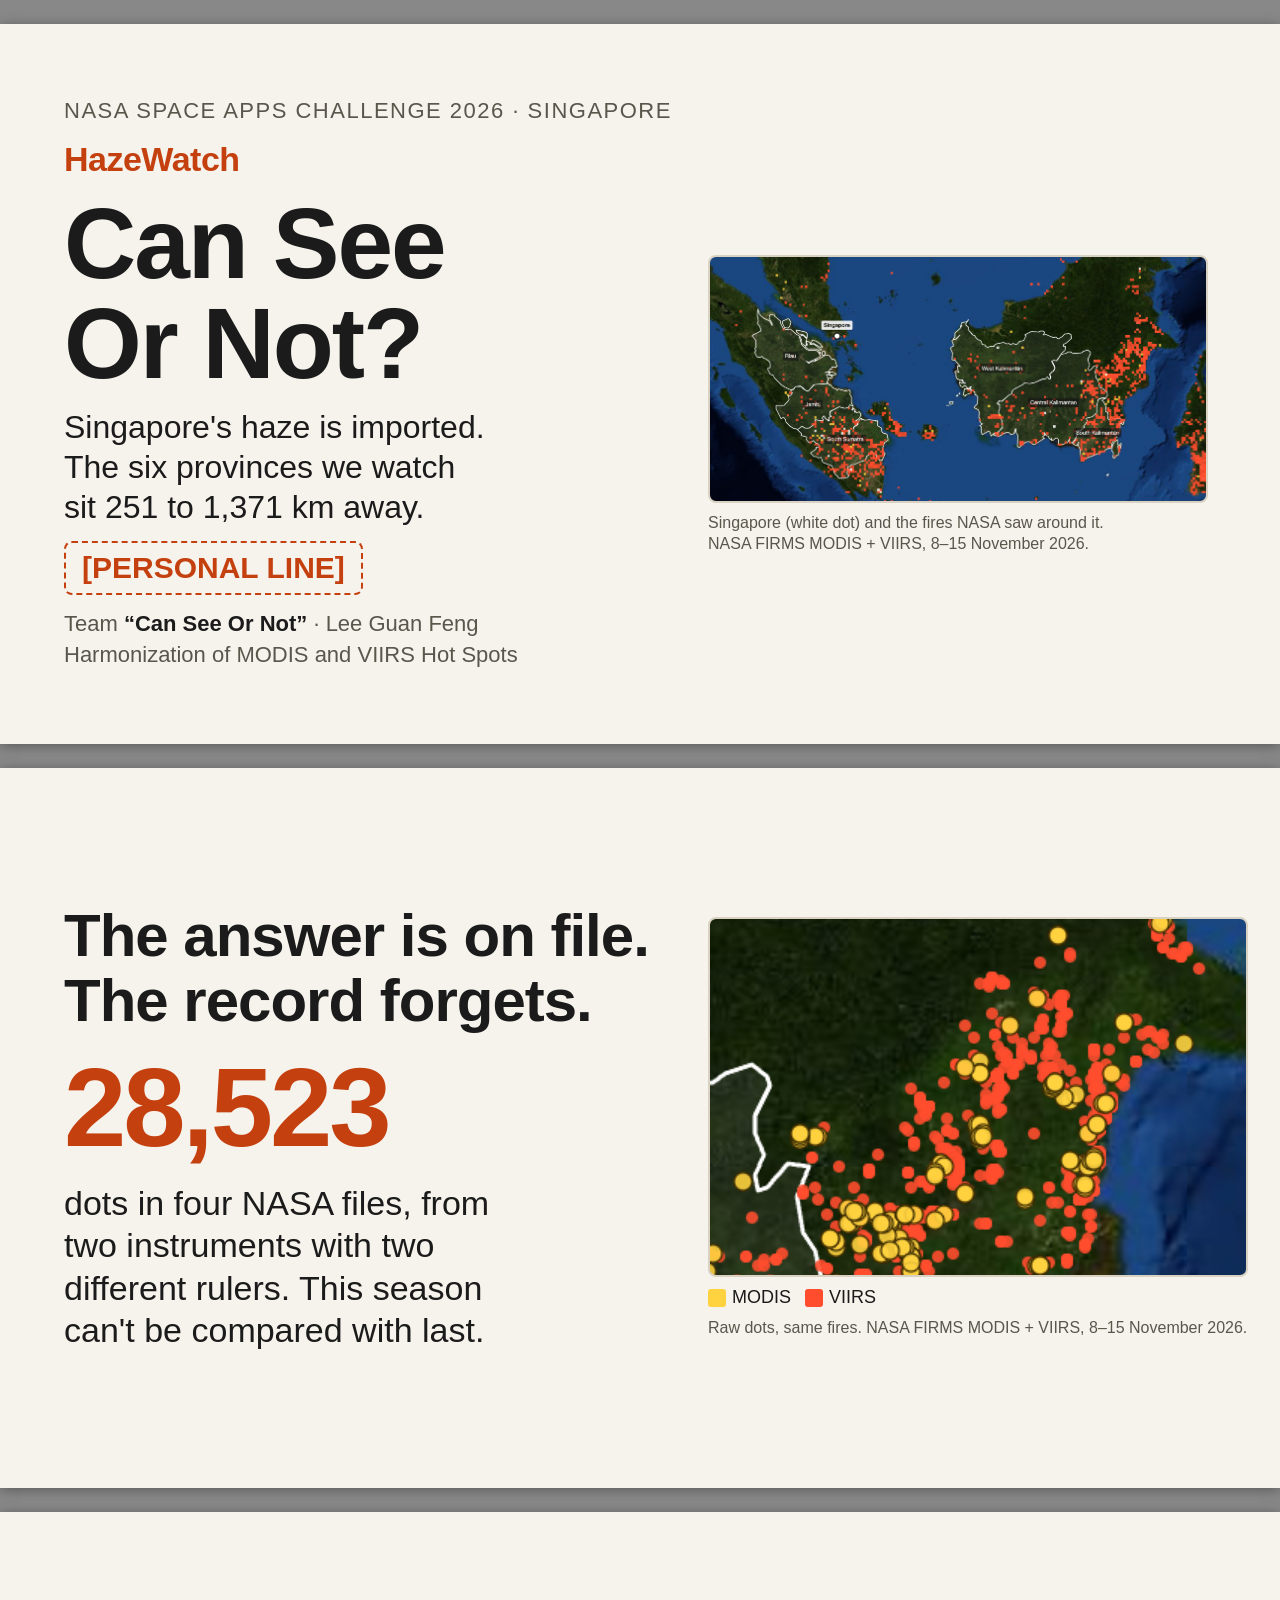
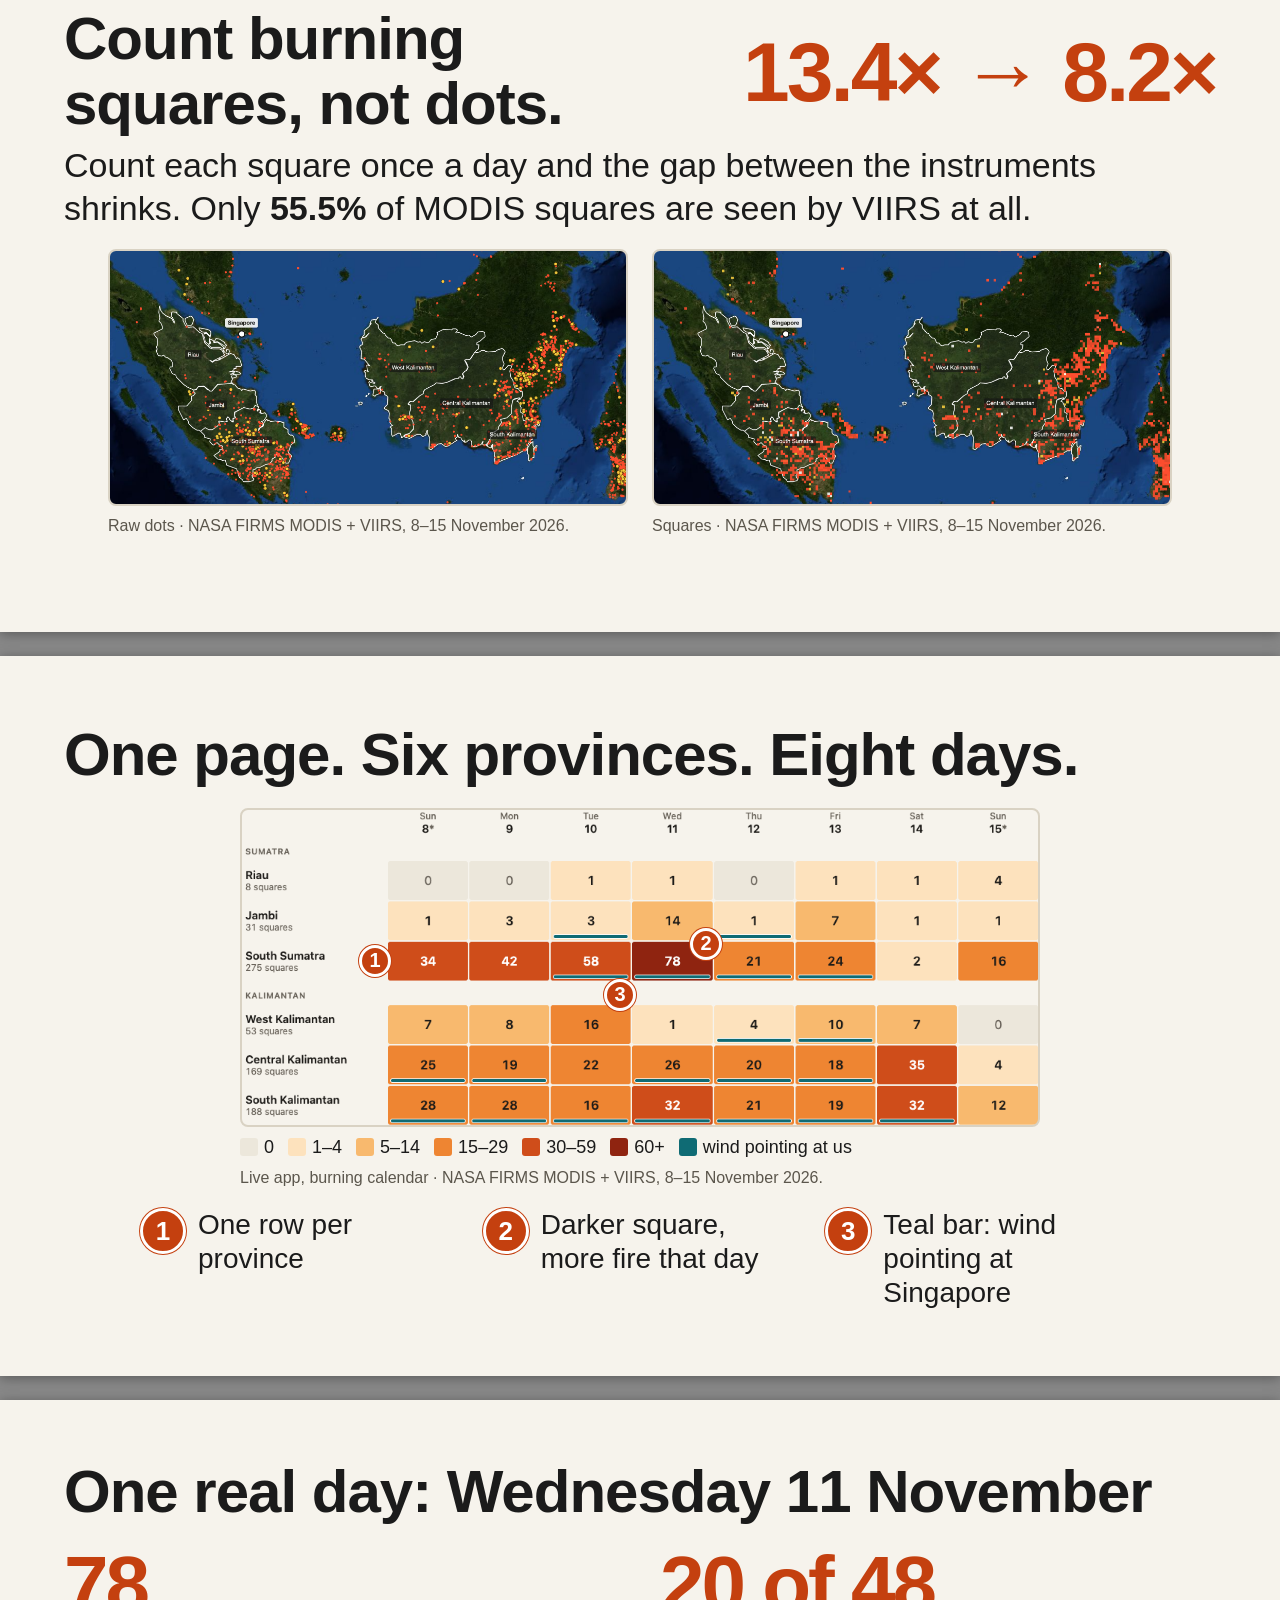
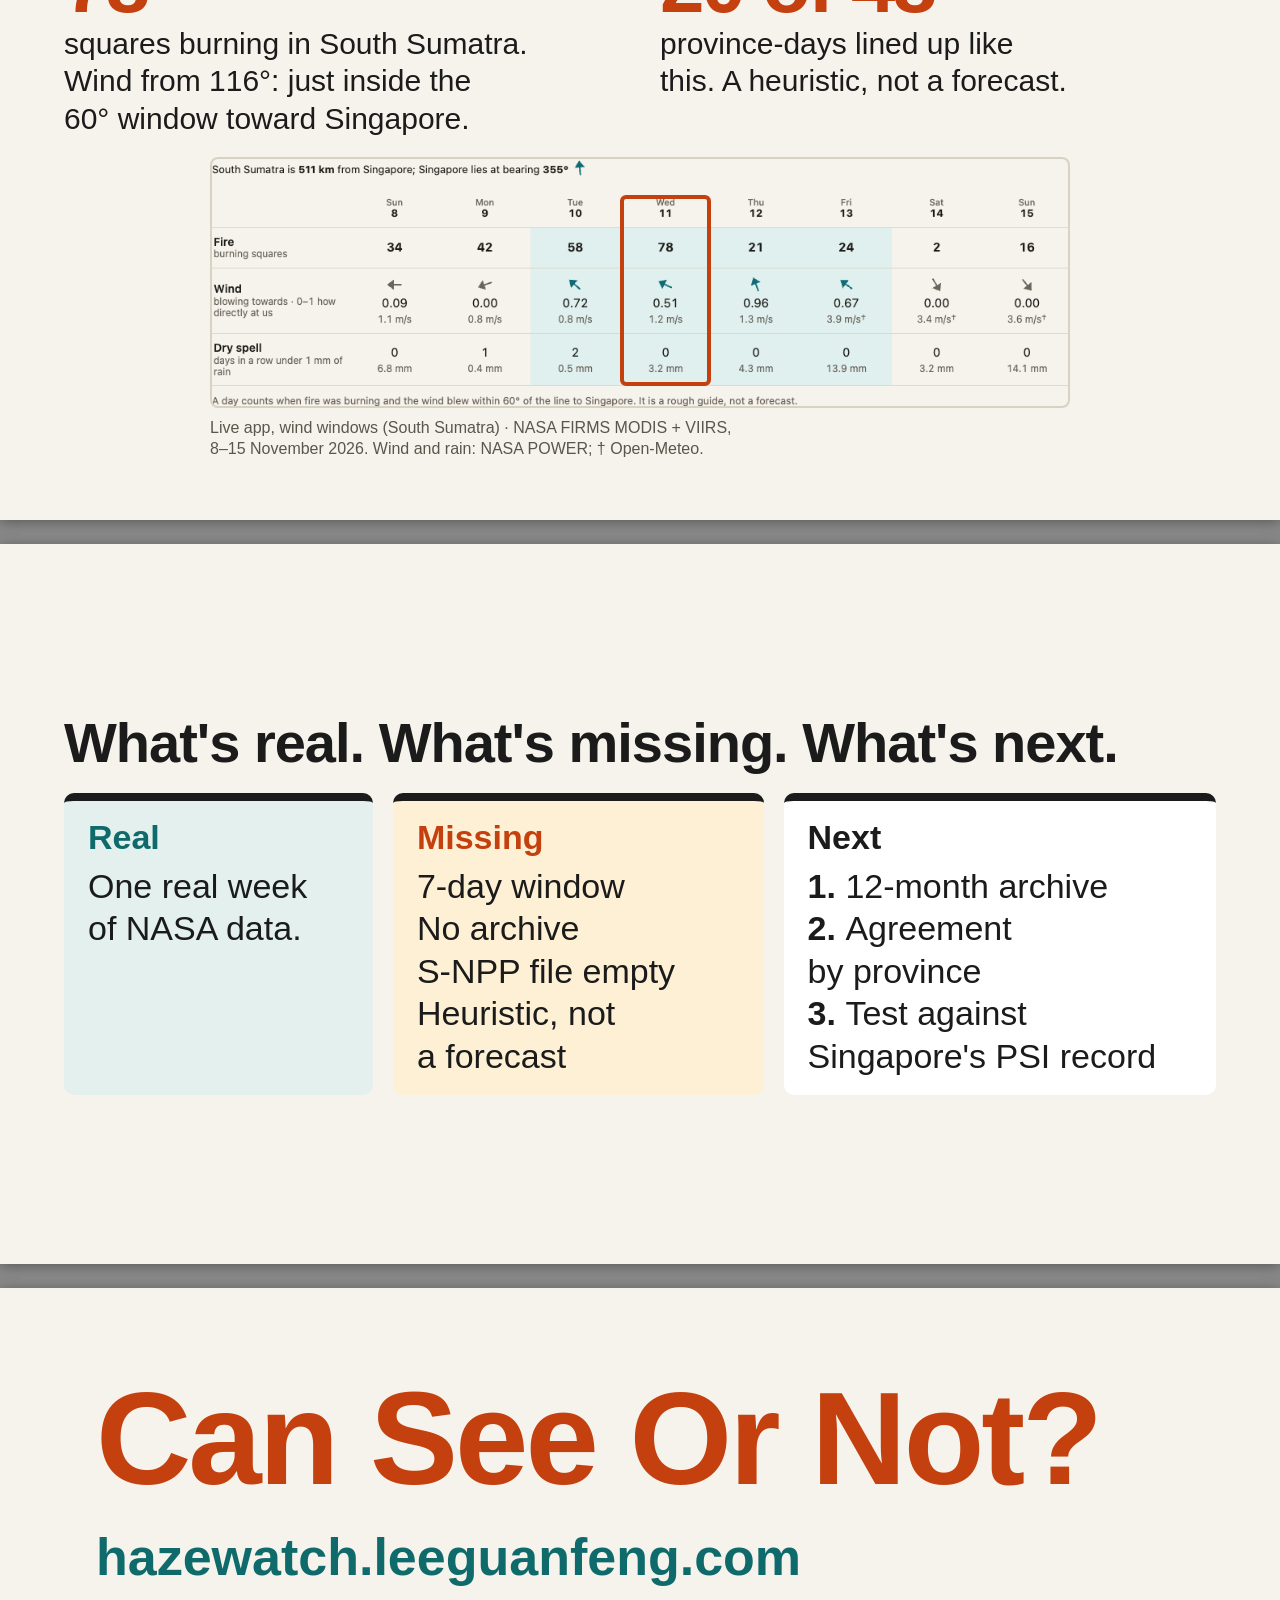
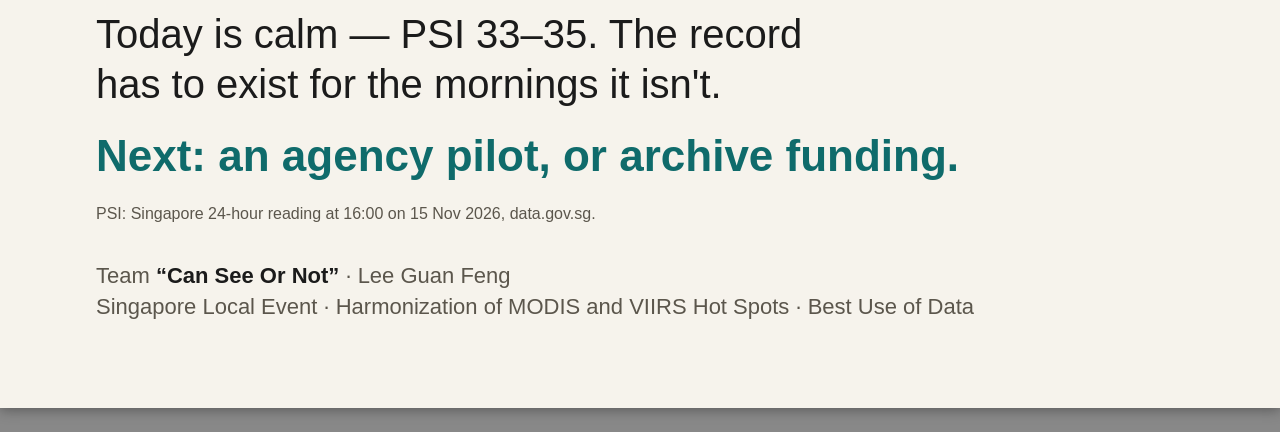
==== docs/deck/deck.html @ f052186d "Say instruments, not cameras; restore feed, confidence and column tables on About the data The table" ====
<!doctype html>
<html lang="en"><head><meta charset="utf-8"><title>HazeWatch deck</title><meta name="viewport" content="width=1280"><style>
:root{--bg:#f6f3ec;--ink:#1b1b1b;--mute:#5b564c;--fire:#c4400f;--teal:#0f6b6b;--amber:#fdf0d5;--line:#d9d2c3}
@page{size:1280px 720px;margin:0}
*{box-sizing:border-box;margin:0;padding:0}
html,body{background:#888}
body{font-family:-apple-system,BlinkMacSystemFont,"Helvetica Neue",Helvetica,Arial,sans-serif;color:var(--ink);
  -webkit-print-color-adjust:exact;print-color-adjust:exact}
.slide{width:1280px;height:720px;overflow:hidden;background:var(--bg);position:relative;
  padding:52px 64px;display:flex;align-items:center;gap:44px;margin:0 auto 24px;
  break-after:page;page-break-after:always}
.slide:last-child{break-after:auto;page-break-after:auto;margin-bottom:0}
.col{flex:0 0 560px;display:flex;flex-direction:column;gap:18px}
figure{flex:0 0 auto;width:min-content;display:flex;flex-direction:column;gap:10px}
.crop{background-repeat:no-repeat;border:2px solid var(--line);border-radius:8px;background-color:#fff}
h1{font-size:112px;line-height:1;letter-spacing:-2px}
h2{font-size:60px;line-height:1.08;letter-spacing:-1px}
h3{font-size:34px;line-height:1.1}
.stat{font-size:112px;line-height:1;color:var(--fire);font-weight:800;letter-spacing:-3px}
.body{font-size:34px;line-height:1.25}
h1,h2,h3,.body,.kicker,.team,.cap,.small{text-wrap:balance}
.kicker{font-size:22px;letter-spacing:1.5px;text-transform:uppercase;color:var(--mute)}
.team{font-size:22px;line-height:1.4;color:var(--mute)}
.team b{color:var(--ink)}
.legend{display:flex;flex-wrap:wrap;gap:6px 14px;font-size:18px;color:var(--ink);align-items:center}
.legend span{display:inline-flex;align-items:center;gap:6px}
.legend i{display:inline-block;width:18px;height:18px;border-radius:3px}
.nw{white-space:nowrap}
.cap{font-size:16px;line-height:1.3;color:var(--mute)}
.small{font-size:22px;line-height:1.35;color:var(--mute)}
/* 1 */
.s1{flex-direction:column;align-items:stretch;justify-content:center;gap:16px}
.s1 .row{display:flex;align-items:center;gap:44px}
.s1 .col{flex-basis:600px;gap:14px}
.s1 h1{font-size:100px}
.s1 .brand{font-size:34px;font-weight:800;color:var(--fire);letter-spacing:-.5px}
.s1 .body{font-size:32px}
.personal{font-size:30px;padding:8px 16px;border:2px dashed var(--fire);border-radius:8px;color:var(--fire);font-weight:700;align-self:flex-start}
/* 2 */
.s2 .col{flex-basis:600px}
/* 3, 4, 5: text across the top, picture below */
.s3 .top .stat{font-size:84px}
.s3,.s4,.s5,.s6{flex-direction:column;align-items:stretch;justify-content:center;gap:20px}
.top{display:grid;grid-template-columns:1fr auto;grid-template-areas:"h s" "b b";column-gap:40px;row-gap:8px;align-items:center}
.top h2{grid-area:h}
.top .stat{grid-area:s;justify-self:end}
.top .body{grid-area:b}
.s3 .pair{display:flex;gap:24px;justify-content:center}
.s4 figure,.s5 figure{align-self:center}
.s5 .two{display:grid;grid-template-columns:1fr 1fr;gap:40px}
.s5 .stat{font-size:80px}
.s5 .body{font-size:30px}
.s4 .calls{list-style:none;counter-reset:c;display:flex;gap:28px;align-self:center;width:1000px}
.s4 .calls li{counter-increment:c;font-size:28px;line-height:1.2;flex:1;display:flex;gap:12px;align-items:flex-start}
.s4 .calls li::before{content:counter(c);flex:0 0 40px;height:40px;border-radius:50%;background:var(--fire);color:#fff;font-weight:800;font-size:26px;display:flex;align-items:center;justify-content:center;border:3px solid #fff;box-shadow:0 0 0 1px var(--fire)}
.s4 figure{position:relative}
.crop{position:relative}
.mark{position:absolute;width:32px;height:32px;margin:-16px 0 0 -16px;border-radius:50%;background:var(--fire);color:#fff;font-weight:800;font-size:20px;display:flex;align-items:center;justify-content:center;border:3px solid #fff;box-shadow:0 0 0 1px var(--fire)}
.box{position:absolute;border:4px solid var(--fire);border-radius:6px}
/* 6 */
.s6 .three{display:grid;grid-template-columns:1fr 1.2fr 1.4fr;gap:20px}
.s6 .three>div{padding:18px 24px;border-radius:10px;border-top:8px solid}
.s6 .real{background:#e3f0ee;border-color:var(--teal)}
.s6 .real h3{color:var(--teal)}
.s6 .missing{background:var(--amber);border-color:var(--fire)}
.s6 .missing h3{color:var(--fire)}
.s6 .next{background:#fff;border-color:var(--ink)}
.s6 ul,.s6 ol{list-style:none;counter-reset:n}
.s6 ol li{counter-increment:n}
.s6 ol li::before{content:counter(n) ". ";font-weight:800}
.s6 h3{margin-bottom:8px}
.s6 .body{font-size:34px}
.s6 h2{font-size:56px}
/* 7 */
.s7{flex-direction:column;justify-content:center;align-items:flex-start;gap:22px;padding-left:96px}
.s7 h1{font-size:132px;white-space:nowrap;color:var(--fire);letter-spacing:-3px}
.s7 .body{font-size:40px;max-width:1000px}
.s7 .link{font-size:52px;font-weight:700;color:var(--teal)}
.s7 .ask{font-size:44px;font-weight:800;color:var(--teal)}
.s7 .note{font-size:16px;line-height:1.35;color:var(--mute);max-width:980px}
.s7 .team{margin-top:14px}
@media screen{.slide{box-shadow:0 2px 12px rgba(0,0,0,.35)}body{padding:24px 0}}
@media print{html,body{background:var(--bg)}body{padding:0}.slide{margin:0;box-shadow:none}}
.im-desktop-map-cells{background-image:url("[data-uri]\
pJ9Y6ktK5c6cZM6bLn7XsDTUzhTk1hYc11npR9uzZtTRVpGgx9bt8CS3rYzkY8/CsogpulS0Pv6EC8xZvTcZMmQyLHnnXubgWl9B1MaN0B81wwTt16fbJgM+Nc30yZsygb99c0rdjTcfOXZu3bG28fcf8+WXdim5uxqemq1u/Qe8qqYYrAAAQAElEQVQ+r+sxeKWgk9N7H35coWKllB2eXPzhX/+vZes2xjOMyH5dXF2HfvVNbS+reVE6+1y5ZEfOhQvrNRm0R+5FxgxWv2tM7lrDRk169H7N5OUjJ/jO+x+2a/+Y6H7ST8Ta8WTKmElfS7N0/BkTGyiv93u7afOWqvfqyleoOOiLoSb5Kxa7qGeVqnL3NcOsJVMmJUxQlfpOVbOWV9833sqbL5/x3uXuDPh8SL0GDY1bZs+eY+DgoZ5Vq5kcqlfdeh99OtD4IqgHQUt8oMxPzfwZSax/5JRTf3aZ1BNtvrsMj/nvmSTerLQ6U5Erd+6KldxUg3r1G2oAAAAAAAAAAACPkyHu/h0Nz5IHDx6cPHny8uXLERGROXPmyJcvX4kSJVI/6sATEhUVdfbs2YvxLt25c0fCkMWKFXV1dXVxccmdO7f2HHqi1//atWthYRfDwi5cuBAmocqbN2/a2eUsUKBAzZo1TULyJmJjY0+fPn3p0iVZXf61s7OTSHDBggUKFixYqVIl43A1kuX2rVvh4fGzReRzcJSrqqVUKrdz//79q1evxNy54+CY397ePimr3Lxx49r1a1pcnIOjo7UEnRQc3p07t69cuZIje3bH/AWs5SrZEBcXd/v2bQmx284NSoobN64LicpLL09u5pyW6hNJFnlpXIuMvHHzRras2eR2pP7cldR3TtVJsmTO4lSokO2LIK/uiPCrt+/[base64]/nzFjxgwZMmj/YVu9N8fejy1RomTJUqVVjZ/voStXruTNm7da9ZqqJurmzTWrVmTMlKlVm5fs7Ow04BkQGhpyIjBAnt5GTZrJg6w9e2JjYzNnTsY7+d69e1myZEl6++Ru/8GDB/[base64]/rM6WCJueoJHCuXL92+bYtmCP126NRFe55JB9i/b+/JE4GnTgVdvXKlUCHnUqXLlK9Yyb2yh5amJIDtvWmjFEqXLduocVOLRzLt919tbMGrbt1KbpU1m9LqCXoeHfE9vGrFMinUrd8wW7Zs2rMhNjZ265bNAcePSQeQ6KODg0O5ChUbNGzs4lrc2ipyg5YuXhR24fyDBw8kDOxavESnLt1stD94YP/hQwekD1+/ft3Ozl46WPUatapWq26t/Y0b11ctX+Z7+NDNmzfkozzaJUqWatXmJSenQtoTcNTPd+qUSfrH4iVKpksCR7p0jzt3bv+7cL4UXunQKbkJHGvWrN25c6cqt2jRokGD+uZtNm3a5O29xcZGypYt+9prr2o2TZgwMTw8XApNmzZt3LiRxTY//TRJXixSqFGjxiuvtNPSlZzyjh079u7d5+vrKx/r169fvXq1Ll06F7V+hf39AyZP/tnHx0edacmSJbp06dKnTx97e8sJiPLYLlmydN++fXv37g0OPu3o6Fi7du1q1ar26tXTRh7AwYOHfv/99z179qq91KlTx9PTo2fPHi4uLlrakWP7++9/zp49qz6+/fZbFrefJn3DItn1H3/8qX+Ud86QIYNtr5KUzmzN3bt3Fy369/Dhw3K75T5KTfXq1T08KteqVatVq5bW1pLvU7kRc+bMkZsSEhIiNXKVZMXKld2aNWtmcsV27fJZvXq1ljQdO3asWrWKBgAAAAAAAABASj1nCRz79+2JiIiQgr29fbv2nSy2CTl75tDB/VLo1LWbtfDz6pXLTwTG/w/9169fs5HAcefOnd9+maxaKhIxPX8uVP52bNvasUu3ps1aWFtXWi75d8G9e/ekXLRYMQl/aukqMjJi47q1UqhTr36RosW0p8J4tJJ0OYBUkg7w65RJKgtHCQ0Nkb8t3ptq1Kz1at9+afIT6vhY4KIFss3End62mMARdfOm6tjWSAD4sQkcafUEIU1I6PGnH8edOR2s18jd8dm5Q/7e7/+xxbu5YN5slXymyBvmZNCJ70eP6tK9p8VuI2+hjevX6R+jo6N8Dx2Uv/NtXnr5lQ7m7aW3T5rwgxp7Q7ly+bL87d+7p2+/t/QkrbQSExOjZ2/kypW7TLlyBZ2ctGR6Ht8tqREeHjF8+FcrV67Ua5ydnS3GvHfs2Dljxkwbm2rYsMFjg/Tz5s0PCwuTwuLFizds2FCkSGHzNkuWLAkOPq3Fv83up28Cx8SJP/344wTjmu0Gf/zxh0TrPT0tJN799ddfX3890rhGzuX778f++ee0pUsXu7q6mrS/ffv2e+99sHnzw8cwPDx8lcGyZcv//nta/vz5TVaRB+qbb0b9/fffxpW7DGbMmDFp0k/NmjXT0oK/f8Ann3yi8hiU9u1fsZjAkSZ9w1xcXNyXXw6TC67X2Nvb2UjgSHpntujy5cvvvvv+/v2PfDPuN5g27a/u3buNHPlN9uzZTdaS1+x7773v47PbuDLEQDq5dIbffvu1detW+iJ/f3/b18qYh4cHCRwAAAAAAAAAgNR4XqdQWbdmdWXPqsWLl9CSLyoqSs/JCD518uaNG7ly5zZvJpHRkV99ef36dSlnyZKlskeVosWK3b516/TpYBXRX7xwfnTUTWtRcD/fwyp7Q2zftiXdEzjCr15VKQJFXVyedIzzpXbt44cxz5K5Ras26XIAaUICUd9+M1ylO9jZ2Xt4VnEq5Hz+fOihA/vlzu7buycyMvLTgYNTuZfQ0JBfp0y6Fhn52JY3blxXBbl6FoeIT1bkOzVPENKEdLAfvh99/lyoZrin1WvUlG527NgR30MHpeaXyT8NHDzUZJgfeYJU9kbGjBmbt2xVuEjRUyeDtm3xlpqF8+YUKFDAJOdDz96QLdepV9+5cGF54+3asV3CyWtXr8yWPXuLlq2N2184f07P3ihTtpyHZ9UMGTP4Hz921M9XKv/647d8+Rz0oXfSRGhIwjgBjZs279y1u5Yiz927JTXWrFk7YMCAqKjopDRWIz2kFdnpxx9/Mm/enOROUfHUjBw56s8/p1lcJAffrt0ra9euqVjxkZTNJUuWmmRv6OTqde3afd26NXnz5tUrb9261bv3ayYZAzpfX9+2bV/esmWzyTgc3333vUn2hvGBvfHGm7///puN4SKSIjY29pdfpv7ww/gktk9B35BdXL58pXBhZxttli5dZpy9YVuyOrO5M2fOdOjQycaJzJs3398/YNmyJcbDTYWFhbVv31HlJFnzzjvvvv32W0OHfvkfnzIPAAAAAAAAAJAuntcEDvHrz5NGjv4+a9asWjLt8dlp/NFn1w7jPAPdjm1bVfaGi6vr+/0/yZXrYZJHgP/xKZMmSERz88YNL7XrYHEqiu1bvfWyhOclTlnMxVX7b7DPlatL957ac+7M6dMqe8O1eImPPh2o/4q3fccu48eOlpjxyaAT0kNSPDmOxO9XLl8qcXT1sVz5CkEnAo1HPjCheqMY+PmQrGkxxUOKnyCkiXOGsXykUMnN/d0PPlKvkbr1G6xfu3rZkn+lvG+Pj3ECx92YmKX/LlTlz78cXqxY/K/qq9eoVa58xT9+nSLlebNnjhw9Vo84SgeTF5QUpIsOGf61eoPVql2nRs3aE374Xsq7dmwzSeCYO3um6oGvdOikvxUbNW56+NBBtQs5sNQnLRkLNUxeYDgwLw023blzZ+DAQcuXr0j6KuHhEarQt28fT09P8waFCiVvvJO9e/f++utvH374gfbsCQgI0LM3XFxcpk6dUrFixatXr37//dhFi/5V9WvWPJLAER0dPXLkKP3jxIk/tmvX7tq1a19+OXTt2vjMJwnzT536m/EAEv/+u1jP3mjRovmIEV8VLVr05MmTH37YX417IascOHCgXr16+ipSLxdNlR0dHX/8cXydOl6y68WLl+h7nzBhQsuWLVKcLhASEvLuu+8fPXo06askt2/s2uXzwQcfhoeH16lTZ+bM6VmyZDFfRb6khg4dqsr29nY2MjNS0JnNTZw4Sc/eqF69+uDBn5cpU/rOnZjDhw8NHTpcLfL19d23b3+tWglDB8lb8YsvhujZG3KQ7777buPGjeQleeFC2OLFi+fNm68W/f77H1Jft25dKdeuXUtutPGuf/55itq+9LTXX+9rvKhKFU8NAAAAAAAAAIBUeI4TOG7evDF/zsxX+/bTkmn7ti3yb+EiRTNnzhRy9uz2rd4WEzhOBPqrQs/efYyzN0T5ChVlFQm937t379jRI+6VTUdll9hMgP9xKTRo1HjHtq0SE5Wdyna05Ltx43pEREShQs7mw4Abk7DE1StXYmLuFHIunJqfR8tVlbBE9mzZHfPntxihedKSfgAxMTFhYRfy5XNIcQqFbQcP7FOF7j17G1982V37jl2m/T5VyocPHmjYuImWIrGxsSp7QyL3PXq9Wqdeg08+fNdmAsc11ThNsje0VDxBUTdvRkSEZ8qUycHBMa3mWElux5NIoTwazma9PTIy4uaNG4an+/FPwbXIeA6Ojo/tQsk9PNmyXCI5PBvX59gRP1Xo9drrxklgVGJBiwAAEABJREFU8m5ZvXK5vFt8fQ917dFLr/fx2akG9alavYbK3lA8q1SVj6GhIfKikNdOhYqVVP3Zs2cSsjE6djZ+g5UuU1ba+B8/duXy5aioKHt7e1UfGnI2+NRJKcg5Nn80sUN2Ua1GTb/Dh86eOS2XwuR9mBqxsQnDFMmDbK2NxHqvXrkcp2n5HfOnpr/JyUaEX82ZM2f+AgWT0j48/OrdmLuFnJ1th9XlQQ6/euX2nTsODg65cz+mI12/[base64]/Pnz//DDuB07dqj8g6lTp77//rv6K0IldmiGW/DLL1NUAlyZMmX++mual1ddtWjLlq3GCRw//fSTXp48+Se1KFu2bG++2U+e6DFjvtMMSR47d+40XitZDhw4qGdvNG7cSO71t9+Otr1KcvvGX3/9pa7Vrl275FJbHC9k3Lgf1EUrWbJEp06d5KO1raWgM5tbnzg5lLOz84IF8/R3fuHCzjVq1KhWrYb6uGTJUj2BY82aNd7eW/QtzJw5o1q1avph1K5dq2TJkqNHj1E106b9rRI4KhkY73rOnLnqahQqVKhfvzc0AAAAAAAAAADSznOZwOFUyDkm5o6ESHf77KpStbpbZY+krxt24YKELaVQp259iRKFnD0r4bTz50LNB96/deuWKhR0KmS+nWbNW6pVihazMGL/3t0+qtCgURM5Tj/fw1LTveerFsfqsOhuTMzcOTN9Dx2MiYlRNTly5JCoqgR3TaKJErid+c9f6qf8isQRW7/UTk5Qfdy5fducWdP1pbOm/y1/Uuj7xls1atXW6/fs3rVs8SJ9mAfh4VmlW4/eeYxGj0+io0f8pv4cH7IaNGRY8eIl0vwA1q9bs3nDegkkq4/xE9x4VunZu4/tHJfk0rfvmL+AyaICBRJqoqOjtNSR0Pvb733o4Oj42JbXDQFOOzt7LdVS/ARJ+xXLFhtP+OJcuHCHTl30mTs2bVy/eGH8L5g//PgzPZNA9/NPP/ofPyaFCZN+0dNQknLf5V58MfBTKXTp3lMC8MuW/Ksfg1edel2798ySNev2rVsWL5qvz1tU0Mnpnff6S/Td/Czi4uK2eG9a+u9CvbFEZ2XLcinMGyf38DJoGdasWqE6T49er9Vr0FCz4srlS3I3ZTvm6SOFCjnLc33DaKci9GzCbCOdOnczad+992vjxvxPCiFnz+iX/cL5c6q3lC1X3qS9i6uruhER4Vf1BI7DhqlbRJ/X3zRPWXjjzXe0NDVpwg+BAf76x8EDP1GFL4d/rb+Nz5w5vWDu7LNnTuvN5Hnp2qOXPo1LEt8te/f4GPcZeQ8Xc3GV7VibQmju7BkH9u29ffu2aiy7k9M3fxFJr1i0YO7B/fv0mly5cr/SoZNXXQtheNngwvlz9beKxO87dO5apUo1LfneeuvNgQMH3Lx587Etw8IuqIJ8KWhpp3//j9auXa33HNuCgoI++2ygr6+vcaW9vd3QoUN79UoYqGnmzFkTJkxU5aVLl1StWsW4cYcOCRNeVKhQft26tdZ2FBp6ThVKliyhsjcUietL/F4lcPj7Bzx48ED/It60aZPe7P3339PLuXPn7t+/v0qtELt372nZsoUqnzx5UhWaNm1iPHxRkSJFHB0dVVA/MDBQr5dv8NWr16hyq1YtTVI03nyzX4sWCVt2ckreaCgWjRs3tmvXLmvWrHlsy+T2jQcP4vRyliwW/tNRbvGMGTNV+bvvvjty5IiWBEnvzCaioqL1ET7k/ppk7Ml39MSJEwIDT2jx6R0P/xNu0aLFevmbb77WszeMj8fb29vHZ7eUN27cePr06RIlmGgMAAAAAAAAAPBUJTWf4Jki/0v9ux98pMp//j41KioZQfQdhuE3hIT3qtespcoS+jVvWbpMWVXYvHG9+dIcOXNWrVZd/iz+cHzb1vifAktcxNm5cJ16DaQsoeIjfr5a0kio/psRQ/fu9tGzN4REE5cvXfzjuO+MW+7ase27/31jnL0hIiIiZs/4Z+Xyperj/fv3Le7lvtFgDxKlnvH3tOuPBox9Dx8aP26M8TEk0YMHCXt8YNh1Gh6AhN6nTJogAXU9DqoZrq0ER7/6crDJ6qlUokQpVdi/b4/Jon17dquCa/GUh3YyZcokIeTBQ79KSvaGUOH83InBfjXcgp5mlCwpe4Kks838Z5px9oZmyIj6ZfJParwZof/oWW6oyepyH1XSQJmy5YyzN5Jy3/XYYaD/8el//Wl8DD67dkz787dVK5bNnztLT8gQly9dGjtmVPjVq5qZxYvmL5w3x7ixHMCfv001zidI2eH5HT60YN5s485pw6t9+4398aehX31jvujq1Svyb/4Cj2QOXbhwXv7Nmy+f/Jm0L168hIpJhxnaKHXq1pfty5/5O+rSpUuqUKjQwwQXdXeyZMlSqnQZzZBDdjr4lJxssl6wSWfttaAPQiMB5vHfjzbO3tAM+WoTfvheep3tjRi/W3b77DLpM7IL2ey4Mf+TRebrzp09Y8e2rSp7QzU+GXTi+9EjTa6DdIDxY0cbZ29ohlSeWTP+Nt/ssaN+f/[base64]/cGDh/Ry7969NcOQLSdPnty8efOpU8HyKi5VqqT60y9vyjRs2MDHZ1e3bl2TMg9LCvrGBx+8p9JiWrVq2bBhQ/MNDhuWMMlIly6da9eupT1OsjqzOblcjolfnRs3bgwICDBp0LFjhyFDBstf374Jg5/duHFDWqpyyZIl9Hpj8r08adJPU6dOUX8502iIKQAAAAAAAAAAku55nUKlWDGXl9q1X7l8qURh//7zt/6fDEjKWhKZkHCvFEqWKq1+PVy2XPkTgQG7fXZKKN1keIwKFSupGS5kL+fOhTZq3LR0mbJJCY1cuhh22RAfrVs/PshRyc1dYqJynNu3ent4VtGSYOuWTSrcWK9+w7btXsmZ0+7UyaBFC+ZdOH8u+NRJibOqH9nLNhfMm6NW6dCpa7ny5eUEJeC6acM6WbRm1YrGTZvZ2dnX8qpTvkLFM2eCJYopLdu176hGGsib+INyCU9KlFoz/Ci8bbv2svGI8HCJ1sumJP499eefPv5sUFJO3Jo0PABpefxY/EDxLq6ur73+ppNTofPnz8n57tuzOzo6SgodO3fV0kjd+g3WrVkpwfsFc2dLqM/Lq26u3LkjIyM2b9ygcnqkE8rN1VJK+lvDRsmYfuWaYQqVfPnyyclKjFlPIChQsGC16jXlcUjWPUruE3T0iN/smfFDHUhnbtGqjXtlj7t37/r5Ht64Pv4H8VMmTRj85fCixVzy5svnWryERMcPHzzwoG8/42dKGqtC/YaNVCEFHU82Il26S7ce8gjLXmb8M02O/6ifr/zJgclTXLZsuYiIiIXz58rDIpdo187tL7/SweRcdm7fps6isoenROUPHdi/Y/tWqZc9Dv/mf46O+VN8eCoFRN4VZctXsLOzK1AwJT+p379vj8oeqFjRzbj+8qX4KQ/ym40Ho+TOk0deGufPn9ceR85C7o5mGKTEeDqei4Zf5Bd0KiSP0pxZM1QbxcHBwatu/TYvtdPSzptvvyenKVdeHlv5OHDwl2q8EJW2cvPmjQnjvlfJHM1atFJvTrn7G9atkcrxY0ePGDU6V67cj323yNty5j/xN1HueNPmLT2rVI2OjpY7Lh1DtiOLyleoYDKbiTxf8npp2fql4sVLXL16Zd6cmWEXLsh7YPWKZfqMNvKmlQ6g0oPk2OrUre+QP3+g//EVy5ZIr5PN5s+fX08BlK+DX6dMVuUGjRp7VqkmUWHpRfLsSFfUkqxw4cKbN280HvXBNuNRDe7evde5c9e9e/eqjxL8btGixaBBA4sUKaIlWefOnUNCQjdvjk9PXLhwUZMmjdu2bWuj/ZUrV3r06KWnNbi5uTVs2CAoKGj9+g2qZvDgL/LkydOmTeuyZctWqFDe3z8+Br9u3brPPvtU34ieYyFeesnW7qzF2n18dqsBFUTt2l7Gh6eXixQpbLJWwYIP59k5c+aMXs6d2/L8Qb/99rterl794Vg+p08/[base64]/esRkIgkJv0noVwJyUpZYpvxJCFDCxhLHrVnLy8bEInpMToKLmiFOX6Va9b27fSSUeOvWraT8oFMN8CBhkh69X1M15cpX6P/JZ79PnRJ7717YhfMqgeNcaKj6AX2zlq2q10j4wauLa/GsWbMtX/qvlOXUJJwp4WeJ1N64kTCKgAR6Cz46VPtff/yqjnPA50PU5AWFCxdxc688dcokiYsHnQiUsLRESbWUSsMD2L83YTCM9/t/IuFbzZCI0Of1NyUWe/nixRuGFIe0kjlz5hGjxiycP8dn545lixfJnxyhPjxAy9Zt2r7cXnuK1BQqp04GHT3iZ1x/5fLltatXRkSEy3XQkiNZT5CamUL0/2SAGqFBSKFI0aISO5fLMm/OLInBa4b8jLNnTsszJXfNeBaVPT47NcNd9vCsqmpS0PHiGw8e4mSY1cgxf355DPUxaQYM/lI6gxafAVBwwOdfDPr0IzkquVwWT+ejTwfq03DILuzs7detWSXHvHTxon5vvZviwxOfDPi8TNlyWkrJYzInMVGmbbuHHezu3bsqq6NAgYIWV8yfv8C1yMgrly/Z3r5ck2mG8xI9ez/yA3T1bpSI8jfDh5rMDRQREbFqxbKbN29069FbSyO5cueO/0sMtcp52RuFXZf+u1Adgxyk3jPlluXL57Bg3my5FBvXr+3Qqetj3y0qsUO8+8FH+s2SQjFX17mzZkjZe9MG2Y7xKs6FC382aIhcf80w3snAwUMHfdo/fhwOo750YP9e6QBSkBfsm+8kTL0h3UOeiO9Hj5Ly/Lmz9bFVlvy7QL032iLVTLYAABAASURBVL78ip4EU8zFVd7qE8eP1ZJM4s3JCnhHGg060rFjJ30cC80Q8F68eMn+/Qf+/Xdhsmbu+OGHsQ0aNFSDNwwa9LlEwW2kgEyb9peauES8/vrr33wzQpUPHDjQoUMnVR46dFjLli0yZcrUpUuXkSPjL52/f8D58xf0jAp9yISaNWsmK91EuXz58iefJKSD2Nvbffjh+/qia9cefl+Yb1k6gD4lSkREpGbT3r17x4//UZWrVq2iz7dispcZM2b++ec04xVl+wsXLpJTnjdvjrXUkKRIbiZEyvqGvAwtZm9cv3591KhRqjx48OD8+fNrj5PczmzRO++8vX79On0okVmzZsufFMqUKfPSS21bt25Vvvwjs0cZp+yUK5fytzQAAAAAAAAAAE/UczmFiiIBgHff769+4j9vzszw8KuPXWX7Vm9VqJo40YNHlapqC9sSFxmTCHf3Xq+qRAHNMOKFhGwlxPvl4AHfjx558MB+81Xi4uJ27dwuhcJFiuozF9Spm5AvsnePj5aUUzMc0q1bt4yH/c+dO48EyL8YNqJJs4TgUImSJeWj/OnZG4oe7zxz+vRj93Xnzh01Q0Tzlq1VlFrXNzEh4HTwKe2JSdYB6D+ZDTH6Ka1UvvHmO3Id+vZ7W3sciQofO3rkgdEMCzbI3ZS4uD6MhL6WhI3z5MmXsmkIUkylp0joOkeOHH3eeHPUmHFfffO/Lt17ZjMMorB3t8/[base64]/3sDwjdnb2vV97/X/fjRsxcrT0sYSX5Bbv1SuXa0lw6mTQ1SuXtVQ4deqkZhhoxySvqGHjJupOnTp58rEb0fttvfoNTVJtpOaVDp2atWjpZDSJjNKyVVuVvaFkz57d3ZDbZzw9jZ4Y1LffW8brurgWr2cYeOli2AX9/aA6lXRRkyFM5Ponawye5IqMfJg6IBF6iWq//fZb3bt30yeeCAkJ6datuz5ZTFJIbH7KlCmqLIHzjz/+VO855pYsSZjGy9nZ+csvH47KUK1atQ8+SEikCA8PP3QofpKRNm0ezqKydetWVZBnUB88o2PHDloy3bhx49VXX9OzE4YNG1rAaFoi41mQnJws5EUVLVpUFSIjbSVwHD/u37fv6/rHMWPGGI88ZJzAobI3SpYs8dprr7Zq1VKvP3r0aN++b2hPUdr2jZ9+mqSyKGQ7vXr11J6WChXKL1y4wHzqmaCgoAkTJrZo0app0+YnTpzQ66OjH844Vrp0KeNV1q5dV6VKNfO/f/6ZrgEAAAAAAAAA8HQ9xyNwaIaYZc9X+8ya/rdE1n+dMvnL4V/bGEJcojW+h+MDRZXc3LMlThyQNWtWCc5JvQT179y5LXFfk7XqN2gkf8GnTu7auT3Q/3hERISqDzl7dtrvUyM6dZUQoHH7E4EBKuZhHHcsXaasBN2lXiKgEgLXHkeOUFpKLHb4l59LwLtK1eqly5Y1PzZjt27dunTx4q1b0bdv34qOTvhBalLSFPSItTQ+dtTPZKkac+KJJnAk6wAqurlt37ZFCr9Mniix/Bq1apcrbzoDgg2RkRHDvhikGYKpX48aY7uxdJhRXw9TOTTSYUqVLlPQqdCF8+fkYGTRgnmz9+zeNXDwlypWt3H9Ot/DB7XHKVKkaPder2opoga9l+j1sK//p3dgCT/LFfj+25HSW7Zt2ZzcGWSS+ASdPXtGFUolzgphTLq3//FjcgAR4eGywazZsnl4Vj10cL/xLCp+fgnzp9Rr0DhhmynqeCbpI3K0EmuX22GSY6HFT6KRL+zChQcPLCTZlC1X3qRGtiOnFrFnd/jVq/fv38+UKVPKDk/uhZZSEu//7ZfJVy7H5z3Ua9BQ5QHosmfPrgrRUVEWV9frs1j/XfuGdWt8dsbPISXd5nXr2U52dvZfDBuh8iQ0w0wrrq7Ffxz3nZzyls2bHjuRinQnNVPVW+9+4FmlqpZ8sbGx6jrkyJHT/OLL4cl7WE8YsuFM4k0sW768+dIWrdpYXKtEyZImNY6GaWseGKj+rNJH5EgCA46bNI7T4lTjixfDnJ0L3717V2UClbb47JQtt3XLZu3JkNedXv7ss08//PADPXfqrbfeVlOTBAef9vX1q127VtI327hxo3793pg27S/NMPLEr7/+Jls2bybfd3rmhJeXVzajyXpUzZQpv6jy6dNnqlevXriws5dXbZWusXHjpp49e0hh586d+irGGQ9JIQfwxhtvqmlZxFtvvdmz5yO5BRkyPEyzuHHjpvkWVPaPZnj/a1acOXOmV6/e+iAQf/zxe4UKj3Q2/cnVD2PYsKHqNXvhQliHDh3VVdq/f//Zs2ddXV21pyIN+0ZQUJA+rMioUSPVdp6aSpUqHTx4wNt7y7///qtPzWN8bO3bd5g3b27lypW1+Af2YUrczZuPvEjlv6D0uX6MGc81AwAAAAAAAADA0/F8J3AIrzr1Dh3Yf+zoEYmsr1m1wkZwUZ99QyLNy5cu1uslYqEKe3fvbtCoscV1S5YqrX6yL42P+B7esH7t+XOhmmFs/GIuLsZRW30kDzke472oBI5LF8MuX7pU8HFD1nfo1PXsmTMSQpYo4G6fXfKnGeYKkcOrXrO28cDjd+7cXjB3zvFjR/VQU3Kpn+NrhuCu/FlsYzzcRZpL1gFU9qjStFmLTRvXS9n/+DE1qEOePHnqNWhUt35Di6O7G/[base64]/CfCPzwaQ90n3nqZZPrly51ZZI1evXrG4+hXDiBcODg7Wktj279uzdPEizZB28NnAwSZX0jjs2q59Rz17QylRslQtrzo+O3dER0c99sE5eGCfKhzYvzdlCRzSFVUhMMBf/iy2kd51/fp124+83m9dXIprSZYrt+k2s2R55IsyLi5OjcYhV+OXyT9Z207I2TPybKpvCs0wZ4p5GxcXF+2JKV++wrhx8VO0ZM+e/ZVXHj7X8nHq1KkVE6c32r9/f7ISOLT4aTI+37Ztu0THpTx27Li6deuatzEOh5ctW8ZkaYkSxfWyPrFFp06dEhM4NqqhhjZtSshuadasmUmftO3u3bvvvvve3r171cfOnTsNHfqlSRvjzmM8h4gidzk4OCEByHjcDmPnz1/o1q2HfqZytY0nT1GKFXv4zvTw8Bg+fJj+sXBh559/ntSpUxf18cCBg08tgSMN+8b//vetKrRq1bJOHS/[base64]/HE+T5CQ0Nmz5y+Yf1aCeSruRXCr14d9923ek6ARGTt7O0l6CUB2pNBJ7SkuX//virkzZfPWnQ86UNcpEByD6Bjl261vOpu27r5wL69arATiePKrV+/dvXAwV9ajM3rPKtUWzR/rlzPIkWL2Q5CS3hY7qwUnAsXNpmZRfrAx58NGvRpf9n7nt27VAJH2bLlY+/d0x4nudkVxookjudvTnqgXAEpBAb6p2AXSXyCrErMGFBjD2iGIS5UxpJcn/IVKspzIZ1Zix+W5uGoEunZ8SxmODw8i3hP+fBWr1yuj43x7gcfWUzCyF+gwOVLl/Rot4lIw+BAzoWLWFwqb7y///xdM7wlBgweYp8rl3mbbNmyqUklylewMI5IhQqV1BEGBgTU9qqjWedVp94W701SsN3MBn1WDulFFg81ifTgq34304p6J8v2HfPnt9ZGDl5LV0WKFO7WzfJ3jb29Xc2aNVV+w549eywOoWGDvAN/+eXn5s0ThsTo3/[base64]/6v9m++8P2XSBCn/OmVSbS8LvwaW2EOoYch9Carlc3A0WXr92rXo6KgL589dvXI5f4GCmuHXtzcM495L+6yWhk/v3LWHSuA4dTJIrzxwYJ8K7Dk4OGTPkdNklYthF2Tprh3bOnTqYmOqF0UaVHJzlz/1a2+fXTu3b42fVEUiuEsWLej1Wl9ps3njepW9Ubd+g1c6dLKzs1frSrTyo/ff1pKmeImEgErv116vkPi726cpBQdQpGjRHr1ek7/IyIjDBw9sWLfm+vXrcnF++2XyqDHjbKyYJ0+e8RN/vngxzOKv4Y3pM2h4VqlmvlTujltlj317dt++ffvatUgJ5Dds3ET+tCdG7mmE4TfBFvMJMiVGQFUAPrke+wTp9+jcuVDz8WP0ySxKlCilCnJ96tRrsGnDukMH9r/Wt98RP19VX6deffNtPv2Ody4kxDz3IjQkYTiNwoYciKd5ePJwq/wbeW8MHPyltWE8nAsXkcc/[base64]/5Geq/SUpaBv/PzzFDVVysaNGzdsKC0dQIvPnnw4ppRx9oYJlcDh7u6Whgkcly5dOnUqoRfVrFnD5BbXrl2rfftXli5dpj6ePXtW7rW8WkuWLKEGVtm8efOxY8cqVbLwbt+5c5deLl26tAYAAAAAAAAAwNP1IiRwiIqV3OrWb7Bz+7ZrkZESNjZvsHP7VlV4690PjGc8UU4GnZjww/da/PAY29p37CyFGzdufDl4gBSqVq/R7613zTcYHZ0QiTGez2L71i2qMOzr/2UzS/tYsWzJ2tUrJeR/IjDA/BiskWBh4SJFO3Xp1rJ128EDPpaaAP9japGfb/[base64]/SCFXrtyfDxmuBtexyNm5sO+hg3JJt3pvbty0mfGiVSuWJrQpbDpMizwU48eOVollH382yEbqUkU3d/Xq8D9+zDzdQQ1II2yMOaGzliOSRBJnlRshR34qCdMSGTN5t+hZOIEB/jVq1TZp7LNzx82om4UKFarsUUVLphIlSoVduHDp4kXzZBoTci558uS5fv36yZMWRkWy/a5OpZUrV02aNFkzjKmwb99e4xejXFtf34S0KlfXFI4x8Nprr3p7b5FAuMWlcuJ6esSWLd6RkZH58j3MmlqzZq1eLl++vF5u3769yr1YsWKl3r5z5042ngtj8iCPGPH1okX/qo8qe8PaCDpafF5II3WEYWFh//67WB+UQrYzYcLDyXG8vB7pPFFRUa++2ketqBmyN957711ru3BycnJ2dlYDdWzYsPHLL4cYH4+Pj49eNh6r40lLQd84fNhXLx84cFAlcKQjOYZ3331PlX/9dWqbNq1NGty79zA5xiExbbdfv35DhybMYjNq1Ld//z3NZKScy5cv//333/rHkiVLaAAAAAAAAAAAPF0vzvTeXbr1VFPa37P0A3E1oUm2bNnKlitvvrRU6TLqf8TftWO7qpFNuRhmoz+4f9/5c+dM2kt0Z82qFaqsZwNI5FsN21DJzT2bpUE7vOokDGywIzGbxCIJ1X89fIj8rV290rje3jA9ihRMxvaQmKXxr3ilbLKikilTQoaHyewqdvHih+6Qtc6fe2RWeDmj4UMGfTHw04Xz52qpliYH8P3okXJlfp/6swpIKyrHRZUt/[base64]/qcav/fhx6XLlLWx/UaNm6oX14pli8OvXjVeJM/s3t0+ahe2N5JW1I04czrYZC4qefAnjh8rF19eBXqltXeLnI7q0j67dugJKIrUzJrx97LFi4JOJHW2KWMlS5VWB/PXH7+ZLJJtyuHJ37VrCXNwFDN8R1y+dMnkzRx0IlDduCdEn+ciKip64MDPb926pT7evHmzT5/X9WbNmzfXUkRevD/8MNbe3mrCXKdOHfUDGDBg0J07dzTDt+fixYsXLlykFkmAvGLFh+mMjRo1VBsMDw//448/VGW7du20pPnuu7EzZsxU5YYNG4wf/4N8Id5+lByA3r57925G634fHh6hykuWLNWTGOrUqVOqVCm9mWyhX7839aWffPJx3759THahzlSRr6QvvhisyiEhIZ9++pn+fR0QEPDhh/31li1bttDLcsUuG1x99ElMKynoGy1aPCw3a9ZUFUqVKvnll0Ms/hlnvaiaMmXKaGmnSZPGet8bOnTYtm3b9UXyYP7557RVq1apjy4uLvp0OT16dNdzMnbt2tW+fYfAwEDVJeS+HDx4qGPHzmqIDvHBB+9b/G85AAAAAAAAAACeqBdkBA7NEEqXCOV33440XyTBWjXVSI1atS3OXSKVtWrXkeC0hMYlBKgilA0bN5v5T/yA4aNHjWjUpFmVqtUKORe+HxsbGhoicTg9ANw4ca70XTsT4gd16jWweIT5CxSUqLaE8Q4fPKBmZLfYTBrdir4lR7Ji2RL5WLVaDVkv/OqVhQvmSWRIamp71VEt3T08Jf5nCCL+2rR5y8JFipw5fXrV8qUWh+XPXyDhd/Oy93XORSpWqlTQqZAKTvTu0/e3X+JTIsaPHdOq7csVK1bKli170ImAxYsWqD26PzpcQcqkyQE4OOaX1a9cvjztj1+bt2zt4uIqV2rrls1SKUvLV6iYVuGWnDlzqhEp5KjG/O+bl1/pUL5ipQIFCoRduODne1gfo6LNy69oT0vdeg1WrVgmF+Sb4UP7vNGvdJlyD+7fDwwMmDd7prpK0kuT+Dt1i2w8QVr8PXp96s/xP0mfNOGHVm1ekjsSExNzxPfw+nXxP5eXuH73nr1NVqnfoPGCebMPHdyvGlSrXsNsm0+j41k0eeL4Fq3aVPbwjIqKks4jXUgdZPsOnZ/[base64]//9GP8tEq/Tpkkd1xe4/LuPXb0iJ7z1KxFKy355KvEe/PG8+dCpXtPnTLJq0694sVLRESEb9q4Xr2LChcpqk/T07Fz1+NHj8iNllf6zRs3PKtWy5nTzs/30Lo1q7QnqUKF8voYGBLM3r17t5eX1507dzZu3Ki3kSh7/fr1tJTKnz//lClT+vTpa3Hp66/33bzZe+/evZph3o2yZcs3btwoICBQDUeh/PTTRONVsmfP3q5duzlz4lOj1PwpEqSvV6+ulgTLl6+YOnWq/nHr1m3u7hae0Hnz5tSpk/AdWrp06Z49e6jdhYeHN2vWvE2b1pcuXVq/foPeXk+/UEaN+p+Pz27948SJP8mf+V6CggL1L6N27V7+9ddf/f0D1EFu3ry5RYsW586dV1dG6du3T4kSDwd7GD169KxZs9XpHz16xPYoLymQgr7x9ttvVa7sfuJEUPPmzQsWLKgqixQp8u6771jcxa1bt9SFklOw1iY1pKt07NhR5evIvevd+1UXF5eyZcvevx/r53ck3DDjmPLxxx/p5cyZM48cOVIaq49yU5o3bylHKCsePHjIePslS5YwXhEAAAAAAAAAgKfmxUngEMVcXNu+/IoEuU3q9ZlNvOrWt7auV916W7w3SWHbVm+VwFGrttflSxdVjG3L5o3yZ7KKhGc++myQPgDDjm1bNEMM2EZYt07d+ksXL5JI3sED+/U8DBMZMmTo3K379L/+1Ayzrqg0Dl2RosVq10mIqdRv2HjXju0S45R4pPHvyyu5uZv83FwzTNAg60rEUdovX/qv/L3at586hsoeVbr26LVg7mwJ3C5bvEj+jFds2bpt+QoVtVRLkwOQ++t/7Kg0kyipCpTqcuTI0b5TFy3t9Oj1WpYsWdV9N78RokOnrs1atNSeFrkO586F+h46GB0d9ctk05ChdK0u3XpoqWPtCdIMmQQ9e/eRaLrcPvOr8X7/T0xG4NAMI0YsmDdblT08q2Y1y615Oh3PXINGjbdt8TY/iw8++tR4fpAnfXgrVyzTBzuxOPGTOqSKldz0j/LIfDvyq2uRkSeDTgwdPFDeNvpQNK7FS7Rr38l43UMH9184nzB6kP/xY2qgFBNNmrXo1OXhIAR16tX38z109Iif9LG//jQdW6LNS+2at2ytPRWOjvk/G/TFuO++lRPctHG9/BkvLVGy1MuvdNQ/2ni3lC1Xvs8bb8rrVLazdvVKkzEw5BlXQ3Qkl4SBPxnw+f++Hnb9+vWjfr7yZ7xU3kXvffix/tHJqdA77/dX+U/yLaO+aBTVFbUnZubMGa+//rpKHZCQ9sqVj5x+48aNfv11aipHLZKN9Ov3xrRpf5kvkuvw119/du/e8+jRo6rG23uLcYN58+Z4eJh+XbZr97LKqFC6dOmaxCO8fPlyUpoZj8Ahvvpq+MmTp1QuhVyimTNnGS/97rsxnp6PHOHFi5e0ZO4lU6ZMkydPevvtd9TQDlFR0YsXP/LmkQsoh2Fcc+pUQoZos2bN0jx7Q0lu35DDqGOgPTOGDPni1q1b+ow5IQYmbcaP/6FLl87GNQ0a1J8zZ1b//h/rSR5yR0yyN8qUKTNlyuTs2bNrAAAAAAAAAAA8dc/ZFCoZDJGMTJmsHnbrti9LJE+VM2ZIaHbwwD7NEOQrXtzqdOYSflaRvEMH9qvQS4YMGdq17/jhx5+pqSuMqXkERowao28w7MIF9Uv3KtWqS7TG2l5q1k4IfuzdvUuzrmYtry+Hf6OfiGJnZ9+ydZshw0bo09U7Oxce/s3/ij0aOG/ctPlb736QeJyPDDfy3ocfVXJztxgNatioSY/er+m/9VcKOjm98/6HchHM2+vX1rCX+LLx0Cb60oyPXorUH0DhwkVGjRnr4VnFeCPZsmXzqFL1m2+/L2aWQ5AackZduvV448135EYY707KEiz/6NOBTyh7w1q4TvrV2+9+0KrNSyZDIKiO0eu1vloSpOwJUurWb9C7z+smAW+5RxKrrmBp6pYcOXPK7Vbl+g0baZYk8b7rPTmj2cOlLpf5RUusz2BSo8WP7tClS/eexpdRDqDfW++aJ2Sk/vBssDgakMWz0OXMmfPzIcPdElPE9OwNr7r1Pv5skMmbJ4OWlO1nMDkkuZvSl0z2Kx87dOra9gmMN6NfsQwZTY/WxbW4nJTJQ50jR45OXbp9MuBzk6C+jXeLvE77vvGW8WtcmjkXLjzg8yH1GjQ0rkw4ErP7kiGDhc3KvRg0ZJjJnDWyEekzI0aNdnBwMK53c6/ct9/balIeRbpftx69X2rXIXHFZPQcxfh2W3tpFC7s/O+//3bsaOEd3rt3rz/++F1Ny2Wb/qRY+2obPPhzfXYMkyPJnTv3zJnTZV8mq3h51TYeCcNYzZo1HR0d9Y+vvJLU+VMyZnx8h9fM7qbcx3/++evtt98yaVayZAm5Pj179kjpXh5pVrZs1jeXHwAAEABJREFU2VWrVppvzd7eTq7eiBFfmbQ/cSJIFRo1aqQln3F3sta10qRv2DyGZPznZVI6szn5b6Effxw/fvwPzs7O5kurVq2ybNlSk+wNpV69eps2bejYsYP5BEBSM3Tol+vWrSlfvryNXWfOnCmx8EKlQQMAAAAAAAAAngUZ4u7f0fA4d+/ePX/[base64]/eLZJBwgNDbl546b0fxcX1zTvAw8ePLggr7xz5+Q5dXTMX6ZsuXSMU96+dSs8/KoU8jk46ulr1th4t6h+myVzFqdChdLwBS7fDhHh4fKWzps3r/QkG1uWLnftWqR0pNy5csuNezpfIsr9+/dPnz7t7x9w584dJycnD4/KKRt6JMVkvxcvyiv0Wvbs2QsVcspnlhaZ7sLDIwIC/OUg5Vve1dWlUqVKT6LP3759OzDwRHBwsHSHQoWcq1atYj7MQ1RUdMXElLgDB/YVKFBAe5LSvW+kiaioqKCgk2fOnMmaNUu5cuWKFy+elNsnj+T58+dPnDghd9/ZuVDJkqXk36f5YAIAAAAAAAAAYI4EDgAAgGeCv39Ay5atpODh4bHC0oRWAAAAAAAAAADgBcbgzwAAAM+Es2fPqkKzZk01AAAAAAAAAADwH0MCBwAAwDPhzJkzqtCwYUMNAAAAAAAAAAD8x5DAAQAA8EyIi4srU6ZMrlz27u5uGgAAAAAAAAAA+I/JEHf/[base64]/[base64]/4fx5KVSvWTNXrtzas+Tg/n3Xr1/PkDFD/QaNMmXKpAEviqtXLq9ds0p6das2L+XL56A9McGnTp49c0YKHp5VHBwdtScv6ETg5o3rXYuXaNKsRdasWbUnhvfDc+FZ/op5Qp7lU37w4MG2rd5xD+Jy585drUZNDQAAAAAAAAAAINX+Wwkcx476bdu65dLFsGuRkffu3cuRI0eBggWr16hVs7ZXmkSGNm1Yd+zoESkUKVo0V7lnK9S05N8FERERUqhWvcZ/JPKXRPv37z948JD+8aWXXipc2Nn2KoGBgVu3btM/NmhQv3z58hpsun///uqVy+Pi4qTc5qV2mTNbePnIs7lnt48UpIs2btrM4nYC/I+fCAyQQslSpd3cK0vhrz9/P3vmtBafyXGl/ycDtCfGZ+eOXTu3S8E+V66nkMBxNyZm0oQfJEjs53s4S5YsTZu31J4Y3g/p6Nq1yG1bvKWQLVu2lq3b2mj5LH/FPCHP8infuXNn4bw5UsiTJw8JHAAAAAAAAAAAIE38VxI4Qs6e+W3qz9ciI40rb9++HXL2rPytWLbk3Q8+Kl+hoob/ng0bNk2dOlX/GBkZOXjw57ZX+emnyStXrtQ/fvfdaBI4Hitjxozr165+8OCBlCtUrFSmbDnzNju3b9u0cb0q1/aqkyNnTvM2q1YsCz51UgptX35FJXBcv35NLdILL4br16+ryyUunD+n4QW1feuWdWtWqbI8Gi6uxbXnU2RkRER4uBQKOjklPQ3ozp0758+FSiF37jwFChbU/nvi4uJOB5+Sf7NkyfL83n0AAAAAAAAAAJAmMmr/AUeP+I377lvj7I0sBvrHe/fuTZ44XqLLGv7zpk+fHhsba6NBeHiEcfYGkihDhgwSnFblAP/jFtv4+R3Wy8ePHzVvIDHOM6eDVVllb4hmiUNTNGnaXHuBSDDbo0pVzTAwQ5NmLTS8oHZufzicz7at3tpza+2qlT+O+07+du/amfS15G2g1po7e4b2nxQTc2f82DFyBeQ/VDQAAAAAAAAAAPDf9uKPwHH50qWpP/+kf2zYuEnL1i/lyZNHytevXQsKCpwzc3pMTIx8XLbk36ioqI6du2r4D4uKivb29m7e3GoqwPLlyzWkiJu7h5oNwf/4sZdf6WCyNDo66srly/rHI36+1aqbzkoQGnJWDUqRJUuWYi6uqrJx0+Z16jXQDIkO2ovl7Xc/kMuSI0fOjBn/E8l2/0HBp07evHlD/7h/754evV7LlCmTBgAAAAAAAAAAgP+eFz8o+Pe031RBIqCfDPi8a/deKntD5Mmbt3qNWiNHjy1eoqSq2bRh3aVLFzX8t82dO9/G0unTp2tIEbfKHqpw9sxpfXIQ3fGjjwy5cdTP13wL+tAd5SpUzJAhg16fzUB7EdnZ2ZO98QLTh9xQHfjevXtHLPV8AAAAAAAAAAAA/Be84CNwSLg35OxZVe7zxptlypYzb2Nvb9//kwGDPu2vIspbN2/q2qOXSZu4uLgrly+fOxcaHR1VtGixIkWLZc2aVUu+qKioc6EhV69cyZgpY4ECBV1ci1uMOl+/fv1uTIyEp/MXKKhqLoaFnTx5Ikf2HM5FihQq5GwjoGuYY+L05csX79696+xcuJiLa1IC27GxsWFhF+TYMmTI6OLqam0XJgd2//794FMnz4WGOjg6enhW0V4UGzduDAsLc3Z2Nl908OCh4ODTSdnIlStX/[base64]/78jRvX5Tkt5uKSO3ceLTkiIyNi78VPxFOgYEGTRfIOuRV9SzMkkJm8RiR4r2Z6ymmX087OXgpyXnJ2UshfoIDeAZ7++0FERERcOH8uIjw8c5bMjo75XVxcc+TMadxArrZcc83ogutkX9evXTM+L2Nq2BVZRVY0rpcXctiFC2fPns6cOXPRYi62z+s5JS/eA/v2aob8wtdef/OPX6dIeftWb0/D1DmPJXfz0sWL58+FRkVHxX+huLjam71eTJw/d+7KlcvXrkXKjXB0dCxeoqTFqyo3Wl7vmTJlkne7+dLo6Ohb0dFSyOfgIHdHClevXI6L027dvqUa3Lx509ptNaZ6shyM+ihdXR+Dx7jDmx/biROBWbJkLl2mnJ6OaU0Sv3MfKyYm5uwZeXAuZc6cpUjRooULF0nKKCmP/WJVr6k7MXf0Gv0KGL/NdPIcyX+HyOkUdHKSDZo/TQAAAAAAAAAA4Hn3gidw7N+7RxUkZFu9Ri1rzbJnz96qzUurV8ZPjXHE77BxAocEsZYvXbxx/VqTVRzz53/vw48lAqoljQStF86fq2J1OonlNGjUpHPX7iaRqvFjR4dfvSqF0WN/9Nm5fe3qlRLZ1ZdKzKbf2++WK1/BfC/79+1ZNH+e8YD8sovWbV9u0aqNZv3Apv/1p//xYyb1sv233/tQrozlA/t+/NIli/bu9lH1EqJ7kRI4xOLFSz744H3z+gULFj52XQna/fHHn2PGfGdx6bRpf5jMz/Lrr7+uXbtOlf/884/Y2HtDhw4PDw83buPm5jZ58qRSpUpqzzm3ypV9du7QDKkYJgkcx474qULTZi02bVyvGQbhcGr+MIFDwtVBJwITtuNeWa9fv3bVujWrpdCle89GjZuqSumfO7ZtlcJrr/fLnTvP33/+Hh0dpa8iz0XHzt0aNWlqHiQODTk7e8Y/oaEhxpXVqtfs0q2HlmTjxvxPgtNSGPnt9/KuMF70x6+/qLN4pWPnFi1bGy/a47Nr7uwZUqhbv0HP3n2kMGXSBHUkw7/+X6HEjKKn+X4QZ86cXjhvzpnTwSb1ck26du+pZwwsWTR/t88uKfTo/Vq9+g2NW27ZvHHZkn+lULZc+Y8/G2S8SAL/Xw8fohmSe0aNGacqJag//Z9phw8eMNljg0aNO3XprjIGXgy+hw6qxEH3yh6VPTyzZMkit1IejejoaDs7O9vrBp86OXP6X5cvXTKurFnbq1uP3ibvbWXP7l3yXaYyhHSyx6bNW7Z9+RWTxIIRw76QA5PKyVP/MN/Uwvlz9u3ZLXnbVR4AABAASURBVIW33v3As0rVmJiYEcOGGDfYtGGd/GmGYUV+nPSLZsWEH74znjXp7JnTqjOIr0eNMU9+kp3Onzvr9u3bek2OHDl6vtq3arXq5htP1neuDfLaWbFs8YZ1a40HDZKnrFvPXhUqullbK4lfrMuXLd62xVtfKrvQr0D3Xq/Wb9BIX7Rv7565sxKme9PFn37vPlWr19AAAAAAAAAAAMCL4gUfmf/ggX2q0LBxE9stm7do9dGnA+Wvzxtv6ZVRUVFfD/vCPHtDSAB19MgRJ4NOaEkgMapRI4abRJI0Q7RGQpuzZ/5jbcWd27euWLbEODqrGX7BP2nCD+aRIYlhS5TaODqrdrFqxbJ/pv1hcfsSAhw+5HPzTYnAAP9vvxmufjdvbvWq5Xr2xotEH3VjxoyZ5nN8REVFz5kzx6SlCblZnTt3sZa9Ifr1e2vatL+sLd2xY8e7775vkr0hjh49+vLLL586Faw959wre6qCSa+7cOG8ik2WKFlKgtCq0s/3kTE5Lpw/r25Knjx58uZ9+LP+uAdxmnUhZ8/+MnmicfaGZnguFi2Yu3TxIpPGJwIDxo75n0n2hjiwf+93o0ca/1DetkpuCfkl+pAhyv3790+dDFJlv8OHTNY6fvyoyeq2Pen3g2YImY8b8z/z7A3NcE0k2KwPHlPJPWFMFPNd+yaeqbwwTR6rgAD/hNUTT/nqlcvfjBhqnr0hJNT9zfAhJrfyuabPn1Knbv2MGTNWr5mQZbh39y7bK0ovGj92jEn2hmFFn+++/cb8Es2dPWPG39NMsjc0w/tq7eqV4777nxro5Vnmf+zoP3/9YZy9oRnG6Zn2+9RjR/1MGqf4O9e8/c8//SjPjkm/lSv81x+/yQNoca0Uf7EaM36t/f7rlH+m/W6SvaGp0//jV5XuBgAAAAAAAAAAXgwv8ggc0dHResBDDxtbkzVbNvPfrK9fuzoiIkKVJahcpkxZB8f8YRfOr1m1UuI3EtH5feqUsT/+ZHvL0mzShHEqoiYhOncPT3d3D4mWScxJBXh8du5wdi7ctHlL83Ultir/Vq1eo0LFSrly5T4ZFLhxfcJQDbNm/D1q9Fj9Z9Ong08tX/qvKmfJkqWyRxXZUUR4+OFD+yWAfejgfovHNnf2TBX9zZYtm1edeqVKl5HrEHQicPPG9XLYcu6LFs7r99a75iuqsQ0KFylatmy5Ak5OWTJn0V4Ir7326vffj5VCWFiYj49P3bp1jZeuXr1aL/fu3WvcuB/Mt7BmzdqDBx8G5h0dHWvUqH7qVHBQUJBe+c03I3v27JEjRw7z1f/5Z7pmRVRU9Jdffjlv3tznei6V8hUqqsKZ08FxcXH6uRz181WFKlWrFS3mIh1SHl6Jg6p5HNSiwAB9/hTPpO9R4rXyb8lSpT08qxYuUiQs7MKq5UvVm2Hj+rUNGjV2dEwYIePOndu/TJ6oR2rlheBRpWrmTJkPHzoQ4H9cgt8H9+9L4k4re1bZtXO7ZshmqFu/gV5vnMEgz6w8fcazjZxIzGbQr5JtT/r9INdKQuaPrFXZIyoqys/30InAAM0QP5bw9jf/+y5z5swVK1VSLQMfzVmRc9TzP+Tc5QqULVdeX6oHuSsnDuGzfNkSlWcge+zSrWfJ0qUl2u1//OjmjRvUS2mr9+Y2L7XTnn83b95QKYByphXd3DVDGocan2bbVu/GTZvbWHfl8qWaYQAGz6rVKlZyP38u9NDBA5cuhmmG3IXZM6e//e4HeuOd27epN7ZmSH7yrFKtbPkKoSFnj/j5yoqaIclp3uwZffu9raVI1qxZ33znvbgHcVu3bFZnJH2ySpVqUshu6S2n6/Vq35s3bpw6dVI9pAWdnF5u10EtyufgYNJ4/bo18m/FSm6V3CsXKFAgNCRE+r96mn6Z/NNPU37Th2ZJzXeu6U7XrtZzsOIvXdVqZcqWCz516vDB/dIVzTPAlKR/[base64]/SfFMvJjhg1Wj+klq3brFuzWo/dGpOY7oXz5zRD0Gjwl8OdCiUMKeHmXrmyh+eP4+LHkAj099esMJ6u4oVRp04dZ2fnsLD4OOj8+QtMEjj04Te8vGqXKlXK4hZ+/fU3vTxo0MD+/T9U5TNnzjQwGg//4MGDJhs3NnXqlHr16mXPnn3//v1fffW1nvzh47N7165dNlZ89klEU6KPEjaWQKaEkF1ci6t6fZAGNReP9MB9e/eoeL+eWaUH+90qe2jJIXHxXq/1VWUJAEtI9cvPP1MR1sMHD+hx3NUrluujWbz3wUf6XurWbxB86uT4sWO0JNOPWSU66EzGFDkR6K+PPBERHq5GF3BxdZWrpCXNk3s/iJn//KWv9fWoMXnzJYx6Iu8uuV+/T/1Z7WjThnUtW7fNnj1H4SJF5ZUiZyFvPD2cLOdovE1Z0TiBQ8/2UJVyx/WBSYZ+NVJNoiGxdnnrSlf564/4h0ui4C9GAsfuXTtVoWq1GirVRmL2dnb28rVy+dKlSxfD9HeyRXI7vvrmW9VVqlar/vIrHf756w81s4nE+0POnlEP192YmHlzZqpV5NH7YuhXal+eVarKKgvmzt66ZbNmmKGjUdPmxYuX0JIvQ4YMVarGT2ISGOCvEjhcXFyTMq9HmbLl5N+MmTKpBA7plrbXeqld+9ZtX1ZleXBq1vIa/uXn6mNoSEiJkgkzTKXyO1d3+9YtlSOlGbIVhwwboS6dnGzHzl1/+nGcPqOTsWR9sUrflr87d26rBA7NkPtiskH9GGp71Xm1bz+9Xj7+8P1o2Z1hg8e96tbTAAAAAAAAAADA8+9FnkLlxvWEBI6cOXNqyZc5c+Yvv/pm6IiRErnUszcUOzs7PcoSGBBgezs7tm9RhR69X9MjSUrTZi08q1ZT5d0+FsbMl0izHp1VZAuuiTE29XtrLTFYq8rvvN/fJKFEYrSVDD/vNiHBPDk7+fvfdz+YRApLlS6jgrUSSrx2LdJ8XYmIv3jZGyJTpox9+rymykuXLos0mnEgMDBQH1qjV69e1rbwzTcj5syZJX/z58/TszdE8eLFe/bsoX/cu9fqWA5//vlH27Zt8+TJI6HZunXr/v77b8ZLN23arD3n3BMTI/SftsfGxqpBGnLlyp2/QHzM3tMQD9YezXjQw6XljDIAHkt6cs9X+xjXyAtBT9rQZwARew3Bb9G8ZWuTHBGJrHfu2kNLsqxZs6rnVOV46fV+h+N/Se/i6prw0ejsAhOH36jsUUVLmif6frh548bZM6dV+f3+n+jZG4qHZ5VmLRKu4c4d2/TKhHMxGoTD73D8OUow27lwYSkc8Xt4yhJlVzkrJUqWUsMnyLVSOTTSPn+BAsZ7rFa95jf/GzNsxKjPhwzXXgjbt21RhTr16uuVtbzqqMKO7dtsrCvX56NPB5ok+vR+7XWV8iL2JH6hHPHzVcNUSOP+H3+mD8qidO7Wo1hiEoOPYcyYZ5Z0bD17Q3FwdKydeLnOnD6l16fmO9eYr+9hdemyZMny4aOXLkOGDO9+0N/Ozt58rdR8sVr0xpvvqA32eu11k0WNmzZTBX//YxoAAAAAAAAAAHghvMgJHHfv3lWFzFlSOMGHs4QcCxfRQ2LG9GkXbE9mf/369SuXL6tyjZq1zRtUrZYQqD56xNd8adnyFgLVxVwS4m1Xr15RhWNHj6iCg4NDhYqVzFcxiXspEmOWs5M/i8OT6FFePQ/GmB6pffF07NhBLy9fvkIv//vvYlWwt7dr3ryZtdVr1KhRz8DLy/R2V6tWTS9fu3bd4uqNGzdq0eKRqRNKlSr56aef6B937typPefc3BNyI/QRNfRhKjyrVFUFvRvr8f5LF8NUaF/izVmTPECFZviVv/mkM8VcElIorl5JeIjCw6/evHlDlVu0amO+nUZNkpexpD8jep7KjRvX1cAANWt5lSgZP4LLEaMEjoeTiXgkdYKYJ/p+OJL4RpK1ylrKmGnWopUqhF+9qoY70o9cPxct8Q6Wr1CxWvWaqvHNGwnXWZ8Tx7NKtcR9OaowuQTO//x9qpoFQ5e/QEF5JRd0ctKefxfOn5NLoRmmQZG4vl7vVSdhfB2fndvj4uKsrV7Rzd3JqZBJZebMmfXMJP32HT6cMPtG9Zq1cuXObbKKXO2miffxyKPDwzxrLM4rVCxxCJ9zhslEtFR/5xrTXz6yHfNvyezZc1h8J6Tmi9UiB0dHtUGT5Jv4RQ75k7s1AAAAAAAAAADwjHuRp1DRg1W3oqO11JGw66mTQRJCvn3rVnT8/0Xr4SLbwhNjqBJ6WbJogXkDfZ4XiwGY4sVLmlfqESD142DD4YWrgrUB4QsXKapZJ2HCsAvng0+dioi4qk5PTtP2CRZ1sTXy/HOtUKFCzZo127gxfkj/GTNmqgE5YmJiZs2apRp06dJVYq62NxIdHe3v7+/n53f06LHw8HCJKV67du1yYljRBnd3C2MhVKhQQS+HhoZqz7niJUrI46CmR5G+lyFDhqN+CZFUj8QEjmzZsrkWL3H2zGkJckfdvGmfK1dA4qQD7knOb1BUqoQJfTwJPUYemTjnguza4pg9cpwFCha8koSbqB/n8qXxST/+x4951Ymf3eDoET+1qLJHlQdxcaeDT0nH0GcbUXkeaoqZJO7iib4fIsIfs1auXLmzZMmismrkLHLnzlPMxVXV6DkrUn/d8GaTO1uyZKmVy5dqhuugpnvQ8zzcPRJyeuIn46hW/cC+vZphdhv5k9vn5l65bLnyUjBPxHl+7di2VRVq1a5jfF5yL6RzXouMvH37dmCAv8WsBeGamLhgomhi59G/UFSaiGGRi+1Vbt68qT3DLD/IeRMe5Pv376tCKr9zjUWEJ1w6Pd/LhLV6JQVfrLbJ14q8NGQLUrgVHXXr1q2riTcXAAAAAAAAAAC8MF7kBA4JKKqCRMIklmn+69WkWLdm1ZpVK1SQMgUkcK8KcgD6gPkWxcTEmFdmy57dvDJDhozW9mItniRRYTs7e5Ofs4u7MTEzZ/wtUVI91ptE5sfwIunRo5tK4AgKCjp82NfT02PTpk1RUQlpQF27dra9+syZs4YOHaalSNmyZc0rS5d+GLmUw5BQZaZMmbTnloSrJSx9/NhR6XUXzp8vUrSo+qW7PKHGIz14Vq2mpvA4evRIba86AYlzBLg/OrnJY2W39BBlNEsF0KO5zoWLaFbI85X0BI7ChYvIcyfP9YnEWZZ8D8dPwZMnTx7H/Pk9PDwXL5yvGX7l37BRk2vXItXjWbGSu5ZkT/T9oE/mXMLLAAAQAElEQVTxYCNKXaiQc6ghIH3DsAu5sxUruclpyqauX7uWJ29efVAH98qecuI5cuSQt/HhwwdVAoe6MlJpPJhE3zfekji3dA/1USLW8qcOsm79ho2bNlf5Ls816fm7fRKG0jl1Mui3XyYbL70fm5CLIF8Z1hI4ihaznOWj5+LId5bKjtLvvrVVnAoV0o9KvhGSNbzN05TN0oGZ5/Sk8jvX2I3EoWKsXTpr9Sn+YrXG//ix6X/9qQ8RBAAAAAAAAAAAXmAvdgLHw+Hig0+dLF2mbLJWlzD5779O0ccGUCSGlCOnsLt540ZyoykWB1TXpSYknyljwrqxsVYTTcwXXYuMHD92dETiwAOaIYIef4I5ckg092LijBX/QY0bN7a3t1MZGwsWLPD09Jg7d55a5ObmVqlSJRvrDhr0+fz5Fn72LRvUDOkXmk16yNCY8Vqynec6e0Nxq+yhIvQBAcftc+VSnbBM2XLGp+bpWXXZ4kWaIcWhtledwID4ETiyZMli+1fvKZYxcdf3Y2OttbGxyCI3d48D+/fKi+L69evyOgo0jEuhRhDJX6Bgrly5ZdER3/gEDnV22pOZnChl74ckrXU/4YJkTGwsZ6fyVAID/WvW8vLzjS875s+v3n5y3/ft2S3XIS4uTi6KeoWaDKkib6EPPvo0NOTs1i2bD+7fp0fZpbB54/rtW70HfTE06YOUPJv8jx/Vzys0NCTUyqgMfocPWcuoiE1M8jChD0Sh03OVzBcpxkkGGTK+UJl5qfzOfeyls/hCSPMv1g3r1iw1vAl18hqU/wrJniN+oKBLF8M0AAAAAAAAAADwAnmREzgyZ85crJiLio0dOrDfdgKHhNPOnA7WDKGRkqVKS+FEYICevdHmpXa169R1cHDUf++7euXyVSuWaY+TJ09eVZBg7eixP2pPRu7EMFXI2bMWG9y6dcv818abN21QQSaJLXXt0dvNzV1C6frSH74frX74/h8kPadPnz5Tpvwi5VmzZr/66qtbt25Ti3r37mljxfPnzxtnb/Tu3atZs6ZVq1aV4L3E8BYuXDRgwEDNpoDE0RqMBQUF6eUqiZOMPNfc3T0WzJ0thYDjx/T5aKpUq27cpqCTk0px8D929OqVy6oDly1X/gnNo6Hne120HhANDTmrJYeHZ5UD++NnAzkR4F/AyUkFbj2rVEtYWqXKjm1bAwP8JYKuTyZS0S0ZI3AkUcreD3nyJry7QkOsTvpw6eJFk8Zu7pVVQc6oeo1a8hbVDLk4qlLOfd+e3XIdzp49c/lSwroenha6dDEX196vvS5/cusD/P3379sTdCJQMwwsMeGH73+Y+LP2PNu2dYtetjg0lEqqkH8P7N+nRisxcS70bNVHnxfl/LmEKZbkra6elDx586n3/LnQkDJly5mvEnbhvH4k8vVnfhjmYu7c0Z5VafidmztPXnXp5MG3eOlCLD0aafvFejcmRs/e8KxarU3blws5F9ZTT2RTskENAAAAAAAAAAC8QF7kBA5Ro1ZtlcCxbat3qzYv5TIak8PEyuVLN29crxl+LD7y2++loA/+Lyu2ffkVk/bBp05qSZC/QAFVkDj0nTt3LM7mkHr6Xs6FhlpscM7SL7zVj+PF+/0/McluiYuLOxdqNWr7X9C5c2eVwCHeeuttvb5t27Y21tq+fYderl+//ujR3xovPXLkiPY4O3bskFC6yWQB3t5b9LKbWyXt+efg6KiSMyQqrw99Ubmyp0mzyp6eO7dvkwuycf26hBqPtB+gQnHMn/AQ3bt378aN6/oETLr79+8b/6o+KSpWclMF/+PHVF6IxMj1SLBnlWo7tm2VGLm8TE4YRuAo6ORkZ2enpbWUvR8KFHRSBT0nwERkZIQe4HdwcFQFua0FCha8cvlyoP9xOS/VwCMx66hCxYTeK2/XiIhwk0orB1+wnvw1aHjs6JFfJk/UDFNiXb1yWeq155N8Eeipgd/8b4zFE5Evo38NM+xs37bFYgKHtVwc/VbmzZcw0UzBgk4qY8BaIo7eK/ImZuFohtEp1L27detWzpw5TVa5+AyP+pCG37nSk1VaZ0iItattoT5tv1gDAo6rgmvxEm+9877J0v9skiUAAAAAAAAAAC+wF2q8dHM1atVWv2+WWNTf03639nvia5GRKntDVK1WQxX0mI35lA13797VpzywTcLAEgRS5U0b1lnY9bXI9evWyN/BA/u1lNJ/9S4hK59dO0yWylkvnD/XfC0JsqpC0WKm8xFIWOg/O3+KUqpUyZo1a6qy/jPrLl062x6T3/gH2Y6ODsaLLl++vGLFSu1xgoNPjxjxjXHNwoWLVq58uGK5cuW0F4LqtNLNVDA7fpYNo/ixog9WIWFsVajknvYDVChyZx0cEm7ZovnzzBss+Xehlkw5cuZ0LlxYCgH+x3wPH5RCqdJlMmdOSJsrU7acejvt2L71+vXrmpWxKFIvZe8H98oJa8mx7dm9y7zBvwvmq0KRosWM805UIo6sJeelGXJWSpQspRZly5ZN4tBafJD7sJpQRtY1TleS8LasJX/nz50z2V0lN3f96buUOHrH82j/3j2qUNDJyVoainxzqcLZM6fl68m8gf/xY+ZJhLdu3VqzKuFdUaVqwrNTtXrCN9q+vbvNp9uIiYlZuWJpYsuaen2hQs76AZisclW+OS5d0ixKHBznQuKoHslyMeyClmpp+J2rv38O7NsbZnZshv9s2GC+Voq+WBMunDyMN25cN16gPwjFirmYr3Zg/z4NAAAAAAAAAAC8WF7wBA6J5bzSobMqBwb4T5k0ITo6yqSNn++hkSOGqrLEGps2b6HKZcuVV4XtW72N28sWxo4ZZS0XxFzDRk1UYfXK5bt9HomDSjx10oTxyxYvkr+ThgkCUsbOzl7/pe+s6X+b/GJ+/pxZF86fM1/LxTUhMWXHtm3G9aEhZydN+EH7z+vZs4dJTbduXW2vUqNGDb28dOmyhQsXhYeH37x5c9u27S+//IqUtSSYM2dO375vzJkzd9WqVQMGDDSZdaVatRdhChXhVtnD+KMeKzUmz6DxBBMSv8+Xz0F7Yuo1aKQKB/bv1VNGlEMH93tv2qAlnxoy5Pr162EX4gPAnlUfnmbmzJnVY7tvz+7Exp7aE5Cy90P27Dn0zI8Zf08zWct700a5Jqqsv+IU98SzUOdVsZKb8U1UV0D2qHJWPB+dEuj06eC5s2bI33fffhMeftV4kUSy1SrCyamQ9tzalviFUqdufWttcuXKXbxESVXetXO7xTY///SjcbA/Li7ut18m619wtWrXUQW5/mqWIvnO+unHcSZz5Uz7faqeIFKn3sPjcS1RQhXkuyk2Nlavl+3/+dtUzQp93JpjR47I8WhJo89eJPc3uYPcWJRW37ly6dScMnLpJk/4wfjSyTX5acI4i9kYKfhiNc5hOvboQE36k3vo4IFbt27p9XJ55VlWA4QAAAAAAAAAAIAXyQs+hYpo2rzFgf171IDzAf7Hvxj4aY2atV2KF8+aJcu50NDgUydDjYY07/vGWxI5U+XKnlXWrVmlryWBRufCRU6dCjrq52sSA7OtUZNmErFTP1me+c+01SuXVXJzd3BwPH/+3IF9e1UiiAQ4W7Ruo6VCz1f7jPwqIQ1l9KivixQt5uFZJfzqVT/fQ7dv31a7MEk68fCsqi7Lkn8X7PbZIRH0rNmyBQUGyPkmPT3lBdaqVUvjjy4uLsb5GRbVqFHd+KNJ7kVS2NvbRUVFbzYwX/r222+5urpqL4TyFSoafzQJ5CsqxeFEYID6WMmtsvYkNW3e0nvTRgnxSnne7JlrV6/09KyaKXPmw4cOyKOkWXqIHkt/jSR8fHQKGHno9LMzHqkizaXg/WBYq++wLwaqerWWe2WP6KioI0d89ah/sWIuxoF/zTDKiPHWTFJzZL8SO9c/uj+ax1Ordp0Fc2c/MPj2m6+qVqtRvmLFDFoGefFu9U54IiRA/vzOnyLXXE+FqeVVx0bLuvUbqPD8jm1b2rzUzmSpXGH5Ghoy6LOSpUrLF4p8ix074qfnEzRo1Ligk5Pe8vU33/5l8k+aIUNi4Ccflilbrlz5CqEhIcePHdG/y5q3bG2cFlOhotuObfEDqMiWRwz7Qu5L7jx5wi6c3+Ozy8bgTIWcE8btiI6OGvDxB1WqVivo5NzycV9tBY32O3zIILfKHk4Fndq83C579hxaiqTVd27WrFm79ug1e8Y/WuKlK1uuvPydOhnkf/yYbMfiU5OCL9YMGTLkzZdPPVOzZvy9bevm0mXK1artVbSYi/40ySX98vPP3Nw9ypQrF3b+/LGjfmmS7AIAAAAAAAAAAJ41L/gIHJohNDLg8y/1n/tLIGTP7l0L582ZPXP61i2b9ewNOzv7L4Z+Va3GwzHkXV2L10/8Rb7EdLdv27Jg3mwJ/0jEK0eOHCY/Ord9AB9/Osgxf371UQJ427Z4L128aN+e3XokacDgL/PmzaelgsTe3njrHf2jxAhXr1wuZ6qis63bvpzXbH4KOQV9VPawCxfWrFohgdXjx47KUUmET//9939Wzpw5X3vtVf3jq6/2lltpexV7e/uff55sZZHd+++/pz3O119/7eLiYnFRkyZNBgz4THtRZM+evXCRoqqcJUsWa7kLxuF/dw8P7UnKnDnzxwMG6b+Gl3jqFu9NmzasU9kbcoT6qAZJJ68R9SN+ITFafZYWpbLnwyE3KlSs9NgOlmIpeD9ohiFPPhnwuX78stba1SvlTahnbzgVcv7go09NDlteaPrwRVr8UCuVTY5EXraqLFsu+ujEEBIyf/3Nd9SIHfKm9dm14+8/f//rz9/07A25Cx/0/1R7bu3csVUVXIuX0MersEifzOv69etnzOYx6dHrVXVfgk+dXLFsyeGDB/S8Cnl7d+zczbhxJbfKXbr3VGV5vQcG+C9fuvjQwf169kaNWrXbte9ovIpnlaqNmzZXZbnd69aski/NHdu2yl5y5cptbagYD8+q+jQ3svHdPrvWrXn8vFHy2tTneRFH/Xw3bVx/88ZNLaXS8Du3Tt36+ne9rBvgf1wu3bGjR9R2+r1t4ZWesi/Wti+/opdDzp7dvHF98KlT6lBfe/1NVS8XX+7agrmz5RlU2RuvdOysAQAAAPg/e3cBHsXRBnB8IbgWgmsoxaHQ4ha8QHF3CsWtuGtxpzgUd2lxd4eiheIuxd098L1kk2GzJ7m7hBz0+/+4h2ezt2e7s7O78747AwAAAAD/Lf/9BA7NNy7buGmLn36ur25KNpJ4beas2Xr3H5Q4SYC+DSQIVLVGLYl7qT45dBJq6t6rr8Ri9T89PDzUU2raOGSA5hu47dajd7EfSxp7StcXy+udv9+goV5eyUzz/SesBHQ/forho0XmLNnadexqig9JrLReg8YlS5cN9fE9/SYiRorUvnO3nLnzqACt/qx8TwnKqpnGH2j/i32hwob92A+NR8BVWrlyJTVdrlxZ41NSqAyv+jhdunSp+fPnWHtuNQAAEABJREFUZckSoCuOkiVLrl69KmXKlIaXB/ggReLoq1atqF+/nnGmp6dnz549Jk/+XR8K4T9D9b5gJ3chY6aPXVakSp3W6jJqRwgd6uN+pzalaZv6LWmxO+jix0/Qo3e/rNmymxaW8Gqrth3URvcI7WjNKb8rlX9fI8bfoosRI6aqSb61eFYz/DTHd8Pgqh90yb9J0bNP/5y58pjmS1GUddKle6+o0aJZfgfV0UjsOHFM9admSFtJmz6D5Xb/PnOWPv0Hp06T1lgviZgxY5YuW6Fth85RokbVvlhquBxTtyWWIkSIIPuFPn1g3159Qm3cOHHjyXYxjUMkx5fSZcv/0rqdadWJ/AUKyapLlTqNaX7cePHr/NxAHqEtinTFylWLFC2uyqcu43ffd+rWQ6XgmEqg7CBtO3aRch46tHOnFjVr1y38Q1Hj8VGVC1tHVb9nP5bbAKXd2WOuHZWr1ahdt55pPSROnKRTt56p0/itz1CG7+bCgVXzzRSpXvMnlf7i+55+q0CqozbtO8muZFw+YaLE8ilp/OsWZ1c4AAAAAAAAAAD4bIV67/NS+39y48b1Wzdv3rn9oXP1+AkSJvXysowvWnr+/PnNG9fDhgsXN268cOHCaa56//79w4cP7t+7J+GWmDE9o1u76z3onj17dufO7Xc+PrFix7Z/k7fyQL7U3bsSi40dOw6hoGDx+vXry5cvv3v3LkmSJPYTLxo2bLR27Tp9evLkST/88OHG97dv3169evX+/Qfx48eLEyeO1SwEfDqvX726c+fOixfPv/rqK89YsT9d3xghz4X6QfMtkA/u33/y5LFUYp6esaTuCoF1Ih935/ZticHHi5+AXcCqN2/e3Lx5Q4qrxP5jesYKtPZ+9erVvXt3nz97JgcyWT5KlCiBfsSL58/luCnLx3Hm8Pfy5cu3b95EiBjRmOsWKClmL1+8CBM2bIQIEbTgEFzHXHmfR48eyvuEChU6foIEDn49Fw6s8kHPnz97/16z3DSycm5cvyb/x/nQjU1kDQAAAAAAAAAA/Bf93yVwAJ8bqwkcAAAAAAAAAAAAAID/K/S1AAAAAAAAAAAAAAAA4GYkcAAAAAAAAAAAAAAAALgZCRwAAAAAAAAAAAAAAABuFuq9z0sNgPscP3781q1b+nTGjJk8PWNqAAAAAAAAAAAAAID/[base64]/[base64]/XTZUqpQYAAAAAAAAAAADgEwj1/MldDQD+D9y4cfPs2bOmmVmzZokYMaIGa7p07b5o0RLjnD8Wzvv22wzaJ/DixYv9+w+YZqZIkSJ+/Hga3OrwkSOPHz02zokaNep332XSAAAAAAAAAAAAEKxI4AAQElasWHnt+g3TTO+8edKmTWPrJcdPnNixY5dxTuzYsSqUL2dr+Xfv3k2ePPXd+/em+dWrVYkWLZpMTJg4acSIkaZn58yekSVLZg0WTp8+U7pMedPMHDmyz5g+RfsEDh48VL1GbdPMVq1+adK4oQa3Klyk2L//XjXO8fSMuXvXdg0AAAAAAAAAAADBiiFUAISEpctW7Ny5yzTz0cNHdhI4/vhj0bx5C0wzS5UsES5cOKvLX758Zdjw3yznly5VQk/ggFPOnjtnOfPo0WMaAAAAAAAAAAAAgE+ABA4AISF37pyWCRyHDv1t5yWWy4tjx45///[base64]/4IDlzJw5s2twSbRo0SZMGGvcagUL5G/evKkGAAAAAAAAAAAA4BOgBw4AIcHDI7S3d541a9aZ5h89dixjxm8tl/9r7z6r73PgwMEXL15EjBjRNP/58+enT5+xXD5r1iwaXJUta5ZtWzcd+eefdz4+sWLFSps2jQYAAAAAAAAAAADg06AHDgAhJHeuXJYzD/99xOrCW7Zs1Wz4++/DljNPnDhpOTNDhvTRo0fXEARRo0bJkzuXt3desjcAAAAAAAAAAACAT4oeOACEkGzZs1rO3L1nj+XMy1eu3Lt3X7Nh//4DuXLlNM385+hRyyXz5s2jOePNmzc3b966efPmq9evY8eKFTdunK+++sqpd3j//v3Dhw9v3bp9586diBEjxvEVIUJ4LQh8fN7dun3r1s1b4cKFS5AgfowYMWwt+ezZs1sfFr0l0/pHR40aRftvuX379rVr16NHjx4/QfyIESJonwfHt5HR27dvpbyJFy9fJk6cKFHChB4eHpozgrG83b//4MaNG1ooLZmXV6RIkTQAAAAAAAAAAACEOBI4AISQpEmSxIsXVyLWxpn37t2XkLxEnY0zDxw4aOd9duzc1bJlC9NMqz155MieTXOMhMBnzZ4zd+78Z8+eGednyZK5RvVqxYsXDRUqlP13OHXq9IKFf8g7WD6VLm3aqlUr//hjsShRrKdTjBw1ZtOmzcY5YTzCzJ49PVTo0HPmzBs3boLxW50+dcz0clmBixYvnT9/gWndCk/PmPL9y5UvmyB+fM1Jjx8/qVOn3luft8aZRX8o0qxZE5lo0LCJnily9+5dy9f26tV7hH/fJ19/ney3EcO0oDl69Nio0WMPHjxkXBVSnOr8VLtixQpW81RmzJi1aPES08zJkyaYCptu69btw0f8ZprZs0e3zJm/16dd2EayvLzK9J6/9urx3XeZZKXJq2bMnG0qb1JUGjdp+EORwlpgglLejM6dOz9t+ow//1xsnJk4caIC+fO1aNEsWrRoGgAAAAAAAAAAAEIKCRwAQo5EhefNX2iaeezY8YIFA8TU9+7dZ+dNJJb/+PFjU2j5wEErOR/fZvxWc8Dx4ydq1a5rCqX7ve2Bg/LYuGlTv359bPX38OjRow4dO2/dut3m+5840b1HL3kMHTKwVKmSlgtcuHDx9OkzpplPnz6Vl9h5W+1Dxw8+I0eOmfj7JFsL3Lt3f9TosfL4uW6ddu1aO9XBw8uXL+Sbm2amTp1KnzDlUpj4dmTil03y6tVrLQhevHw5dMjw2XPmWv2UgYOGjB4zbszo3yw7Zbl69aq1tfrMWv7GhyQYy4Xv3f/YDYwL2+j27TuWL3nw4IHMrPtzfat9zMgKb9GiVZkypbp17WwreSLo5U3n4/Nu8JCh06fPtHzq33+vzpw1Z9HipX37/Prjj8U0AAAAAAAAAAAAhIjQGgCElBw5slvOPHz4H+Of79+/37lzl2bXoUOHjX9eu3bNMhyeO1dOR4bYuHr1WvkKle3kIohVq9Z06tTV6lNnz52rULGK/TQLpV37TgMGDvbx8XFk4UmTpth/28ePHzdu0txO9obR1GnT69Stf//+A+1LM2jQEKvZG4psu7o/N9iwYZMW4gLdRpZu3rxVrXotOyMEiWXLVrTv0MnqU8FV3mRm5y5drWZvKLJiW7dpt3//AQ0AAAAAAAAAAAAhggQOACEnS9Yslo8t29EAABAASURBVDMPHjpk/PPChYv2w9vir717jX8eO37CcpnceXJrDhg8ZKgji61du27d+g2mmffvP6hSpca//17VHCYh8wkTfndkyZmz5th59t27d61atd2+fYfmsH379ks8Xl6ofTk2rN84b94CR5Zs3qKlUxsiWNjfRlYNHTbCfraQbuvW7bt37zHNDMbyNmPmrGXLVmgOaNmqzZeY9wMAAAAAAAAAAPAlIoEDQMiJ5emZKlVK08wDBw6+fftW/bn/gPmO/6ZNGpnm7Nix0/jnP/8c1SzkyJ5Nc0CgySKKZXcFv/bu60gw3mTU6LFWv7BT5s9fuMsiwB+ov/7aO8v5nAM3shzDxY5Bg4donz3HC0y//gNNc4KrvN25c2fQIIfyljTfHcSFDwUAAAAAAAAAAIALwmgAEIK8vfOePn3GNPPMmbNp06bRp//6a6/p2R9LFN+xc9fRo8fUnHPnzt+9dy+Wp6f+56FDf5teEjly5NSpU2nOyJMnd7ZsWR4+eLR5y9ZLly5ZLiCfcuvW7bhx4+h/bt26fe3adZaLlSpZonTpklmyZH769Om+/QemTplumYXQq1efxYsXag7z8vJKkSL5zZu3rl+/Ln/evXtXYvmWi2XIkL5OndrZs2WNGDGifNtFi5dafsP+AwbJ14sRI4YWNEOHDHzy5KlMbNi40XL4kp9+qpUubVp9OkaMr7Qgkw1assSP8RPEv3H9xspVq62mFMjXOH78RLp0aTV3MG2jQGXLljVXrpwvnr/YuXOX1TwVKeT37t339Iyp/xmM5W3q1BmaDd98k7xAgfwRI0T45+hRZ0eHAQAAAAAAAAAAQBCRwAEgROXIkX3SpCmmmUePHdMTOHx83m3fHqB3DQlgf5M8eYH8+YwJHOLggYNFi/4gE69evbJM4MibN4+Hh4fmGPmIxYv+iBcvrv5ny5Yt+vTt9+efiy2XPH78uErgWLJ0meUCxYoVHTx4QOjQHzo3ihQpUskSP2bPlrVM2Qqmfj4kxH7+/IXkyb/WAtO/X5/ChQtGjx7dOHP9+o2WSyZOnGjypAlffeWXLeHtnTd37lzPnz+3HGZlw4ZNlStX1IKmYMEC+sT1GzcsEzhy5swhm0wLJt9//93ECWOjRYum/9muXetGjZtZbnTtQ5bDtpBP4LC6jeyIHDnykiV/JE2SRP+zZcvmI34bZblTiKtXr6oEjmAsb6vXrNGsadumVf36P+vvJg4fOVKlSg0NAAAAAAAAAAAAIYUhVACEqO+/y2Q58/DfR/[base64]/O79/[base64]//Xr1//0HMmDF27zanNWTP/iEVI0yYMHnz5jF2QiAvuX79eoIECSyzGSS6b+zhwD7LaLouadKkljN93r7VJ27estKHwZ49f92+fVuz5vnz56Y5V69e1ez6zlpXJeKWtY++fftOr1/7WF3+2LHjljPv3ruXIH587UugFwBLOXPmsDpfCpLVzjk+BVvbyI5MGb+1Oj9RIis9cLz18dEngrG83b1313L5XDlzRo0aRbOmYMECi5cs1QAAAAAAAAAAAPDpkcABIKRZDckfO3Ysd+5cmzZtNs7MkCG9GhbEO2ACh/ahJ4lDpUsnMOWCiHze3prDUqdOZXV+3Lhx7Lzq1i0rgXP5JpZfxpabN2+9f//ess8DxVZmyd27VgLwl3xpDrt75+4XkcAhK8HDw8PqUxEjRPDy8rL81Q8fPrQ6HMmnYGsb2ZEmTWqr82PF8rTzqmAsb/fvP7B8NkXKb2y98JtvkmsAAAAAAAAAAAAIEQyhAiCkpU+XznLmP/8cPXHipGlmgfz51HQOi1FR9uz5686dOxKZNs3Plct63wxWRQgf3up8W3kDuju372hB9vSpvcE+YseKZXX+q1fBMPrJw4cPtS9B+nRp7TybJo2V5JuQ/Gm2tpEd4cKFszrfTiqPFqzl7cEDawkcKVLYelWSJIk1AAAAAAAAAAAAhAgSOACEtDBhwhQqVNA089Chv/ftP2CamStXTjWdMGFCLy8v47Pbtm8/dvyExdtrWbJm0T6xt/5jqQTF+/fvNOe9ePFCC7J3795rX4JwNtJr/J61lgzh4+PKWv3MBWN5e2dt/YQNY7M7rtChQ4fYkDQAAAAAAAAAAAD/5xhCBYAb5LEYLWXX7j2Wi5mGqChQIN+0aZfUn/fu3f/jj0Wml6RKlTKWp73RKIJFrNhWul7w8vIKHz6c5phw4cKFDefowkZRoliJpnt6xozlTG8QMWPG0L4EJ0+esvPsqVOnLWd+FSO6nZe8f289c8Xn3Wed9hGM5S1GjK8snz1//kLevHmsvvDGzZvPntnrKgYAAAAAAAAAAADBhQQOAG6QLVtWy5mmHI5ixYqGCdgxQO5cOadNm2GcY8oCEd7eebVPL06c2JYzf+3VPUeO7NonZjVRo3q1qs2bN9X+c44fP/H+/Xurw4u8efPm9OkzlvNjxLCXm/L48WOr829cv6F9xoKxvMWIGdNyptU1qTt/7rwGAAAAAAAAAACAEMEQKgDcIHnyrz09Y9pfJk/uXKY5WbJk1gKT3VpqSLCLEyeO5Uz73UUEF6udMRw9dkz7L3r27NmZM2etPnXs2HGr82N85dfDRKjQVg5w120kapw9a/1TPhPBWN6s7nf7DxywNUrL/v0HNQAAAAAAAAAAAIQIeuAA4AahQoXK5+29eMlSO8tY9i4QMWLE3LlyWh1sRfn++++0Ty/z999bzty8ZWvt2rU8PKzkDZw+feacf08G77UPo3h8nSxZ2rRpNOfFjxcvceJE//571ThTouz37z+wOjDK3bt39+7dr/6UT48eLZqt8TKCy5PHT7Rg0qZt+z//mC+b3jjz6dOn7Tt0slzYy8srWrRo+nS0qFEtF1i/YWOJEsVNM8+eOyfbTvuMBWN5y5A+veXyUpxGjBjZvn1b0/wDBw5O/H2SBgAAAAAAAAAAgBBBAgcA98iZM4edBI7EiRPJw3K+t3deOwkcWbJkjhw5svbpxY8fTz5LwtvGmfv27R88ZGjnTh1MC9+7d7/uz/Xlf+PMPHlyT5k8UXNeqFChypUtM2r0WOPMZ8+eNWnSfPqMKREjRDDO9/F517FT1507d5ne5MjhgxEihNeCg4e1ji6OHj1aunRJLTicO3e+Z6/eAwf0C+3/Qe/[base64]/f+/fvTp8/07Nlb5puWrFWzRnBlb4iECRNazpw5a07UaNHy5/NOlSql/Bk+fJA+btmyFcePn6hatXLcuHFv3ri5YOEfqnsJk3zeedV00qRJrC5Tv0Hj6tWrZs2SRVbCyZOnpkyd/uzZM+2zF1zlTRb7oUjhefMXWn5E8xYtixcv6u2dN1LEiMeOn5g7d/[base64]/uiBGN5q/tzHasJHGLNmnXy0AAAAAAAAAAAAOAOoTUAcJP8+b1tPZU1a2ar80OFClWgQH5br0qfLp0WUsKGDTtkyEBbzz579sxWNF2MHzcmTJgg5c+1bt3Sy8vL1rPy0bayN3p075rim2+04JMkSRL7C7x69VpzlVMD4nTv1kWKh/ozfPjw1apV0f4rgrG8JU2SpFHDBhoAAAAAAAAAAAA+MyRwAHCbHDmyW52fLVtWO5H7vHlyW51fqFDBIGZFOCt58q/Hjx+jOWnc2FEZM36rBU3ECBEmjB+TOHEip15Vt+5PNWpU04JVtGhRO3Zsp30aP9f9ydiphh1du3RKnTqVaWbrVr94esYM9LWyTOvWLbXPXjCWtyZNGtofw0jp1auHs8UMAAAAAAAAAAAAriGBA4DbZP7+O6vz8+XztvOqbNmsj5OSO1dOLcQVLJB/zeoVdjrDMEqXNu2sWdMLFSqoBYdkybyWLP6zSJFCjizs6Rmzf78+7du11T6Bn2rX8vbOq30CHmHCDB0yKEOG9PYXk59Wu3ZNy/nRo0efMH6s/RyOyJEj//bb8JgxYmhfguAqbxEjRpz0+4SCtjuz0dWt+1PVKsE54A4AAAAAAAAAAADsIIEDgNtEixYtU8aMlvNz5cxh51UxY8awGtHPlj2QHgXChwtnOTOctZma7wAcDi789dfJVixfPGrk8Dw2ugYRqVKlHDF86J9/zs+WNYvlsxEjRLCc6eEReG8iUaNGGT3qt7lzZpYvV9bWMvHixW3TpuWmjesqVCjn4eFEnR82bFjLmVZXi4eHx6Tfx8+YPsVWlyqOsLpuw4cPFz9+vAXz5/bp3ctqpyxVKldau2al/DRbb/vttxmWLvmzYsXyVp+V+Zs3rZONEsHaJggX9uNXcmEbhY9grQhZW4GajZ8fwdrCQS9vfm8eIfzYsaMmTBhrdR+UmYsXLezUsX2oUKEsN3qkSJE0AAAAAAAAAAAABLdQz5/c1QAAweHuvXvXr12/dev2o0ePQnuEjhMnTpLEiRMmTODh4aF9Ys+ePfv336s3b966fft2uHDhokaNkiRJ4kSJE1vNPPh03r9///BPvquUAAAQAElEQVThw9u377z1efvq5avIkSPHjx8vWrRoWnCQn3bhwsUnT56GDh0qYcKEiRIljBIlioOvlVedOHFCNo18MVk/yZJ5eSVNamekni9CcJU3WbHXrl2X/8OECRMvXjxZNV/[base64]/6//17V3O3Vq1erV6/duHHT27dvNQAAAAAAAAAA8F8URgMAAPh/5ePjc+XKvxcuXDh//sLLV68iR45csED+ZMm85KlRo8eOHTteX6xrl061a9fU3OTOnTtFi5V89uyZTHt6xtywfo18Tw0IDq9fv75585ZMRIsW9auvvtLw2bh37/627dszZ/4+aZIkGgAA+Cy9fPnq9u3bMvHVV9GjRYum/XfJJcmLFy9lIlGihKFDO3pD4Llz548dO16gQL7o0aNrQfDvv1ffv38fLly4ePHiav+X3r17t3//gcePn+TP7x02bFgN+GxQOAEA+BRI4ADgBnfv3Vu/boOES2/cvBkuXNgU33yTJm2aNKlTx48fTwsyiUVt3rzlzNlzVy5fef7iRbq0adKlSyfvHjduHMff5O5d+Y73TTOTJE0SMUIE4xz5CW/evNEcliBB/P92m85/wIMHD27fvqNPS4xcGqdsLfn06dNr166rP5MkSRwxYkRbC0vo/erVa8Y5nrHkn6fmAB+fd0ePHd21c/f1GzekZIYOFTqmZ8yECRLkyp0zQ/oMHh4OtZ1dvnLlpW9zm5IqVUrt/97Fi5fq1K2nR6+VGDG+SpbMSzaZyt4QEyb+Xr161TBh3HPitHTpcj17Q/ON6a5ataZy5YoaPjNPnjw9c+bMyVOnjh87EdojdHo59KRNnSpVKtOB43Oze/dfjRo3lYkyZUoNHjRAC26mqtIOaY4PYsu+W7x9+1ZOBvTpYKxXHz9+nCu3tz79x8J5336bQXMT2YKnTp0+ceLk02fP5GTN2RMq3eXLlyW+JRNeXknDhw9vZ0k55J07d04mIkQInzRpUu2/Ttq7JbIlESmZ/uab5B4eHsZnfXx85NlA3yR+fDm9jBroYmpnjBo1SoIECewvLMHIBw8eykTChAmiRImifSFevHy5ffsOuQS4dv36/Xv3Y8eOHT9B/K+TeeXJk1tifhoAfAKbNm1u07a9TMjFQs8e3bT/rkaNmh0/cUIm1q9b5eAxes+ev+rUra/5Xlnv2rXN5bNiOS8qXKSY5pvLvnvXdu3/0rhxE0aPGScTEiOfOGGcBnw2KJwAAHwKJHAACFHSdjxg4OA//1xsnLlGW6dPNG3SqFmzJkEJkc5fsHDUqDHG3AtpT9EnChbIP3BgP0eCQ69evaparabloAnTpk7KlSuncU6lytVUVNUR3bp1rlWzhobP2Ny580eNHqv+XL1qefLkX1tdcvPmre07dFJ/jhs7qlChgnbeduiwEcY5srC8RAvMxo2b+vTtb8ow0I0cNcbLy2v8uNFff53M/ptIPOOHH340zVy8eGG6tGm1/2Nnz52rUqWGrV346dMA86VWkZrBXQkcj588Mf756vUrDZ8T2cV69vx12bIVxpnqSNe4UYNffmluisv+/zBVlXa0b9emfv2ftS/Ntm3bmzb7RZ9e9OeC9OnTacHh2LHjanrL1m1uSeA4dep0h46dT58+Y5ovsZM2rVtVrFhec1jtn37WD2S1a9Xo2rWznSWvX79eukx57f8jQnPnzp1Onbvt3LlL/3PVymXffJPcuMD16zf0tWFf3z6/VqpUIdDFjDvjpo3r7KSoit9Gjl60aIlMDB40oEyZUtpnT2J7kydPmz1nrtXDugQO6/1cp27dnyJFiqQBAELKpk1b9AmpnP8+9LepOQVOWbFytT6xdev2Fy9e2Ll7BAhhFE4AAD4FR7u8A4Cgu3r1WtlyFU3ZG0bjxk+sUeOna9euac579+5d/wGDevbsbdlzhm7zlq3SCG6MiNgyefJUy+wN/H9q3aadhO21IFu6bLlpzqZNmx89emT/Vf36DWjWvKXV7A3dpUuXiv9YauPGTfbfZ+eOXZYz16xZp/1/[base64]//n3t0+jYqYuPj4/2X3H58uXyFSpP/H2SraRMmT9q9Niq1WraOacCPgdyuaofm+7evasBX748eXKr6YwZv9UQBOriNEeO7CEcIOdqwikrVqzUV9eIESO1/w+2Cuf/4aoAACAY0QMHgBDy4uXLps1aBJoYcfjIkZ/rNVq9apmzNyuPGTt+xoxZ9peRRtsKFats37bZTu/fFy9eMnbAgP9zErsaNvy3Lp07akFw5sxZq12gb9y0uUL5crZeNW3aDAl0aQ5o1rzlkMEDS5cuaWuBlatWW85cvHhJm9YtHR+9+L/n8JF/jH/++muPMmVKG/v17d+vT84cOXbt3lOwQP4ffyymuU/atGnmz5v956LFEcJHqFChXKBd3yPEPH78uFTp8ipkWPSHInnz5vnmm+QS2D579pzseocO/S3zpRTVrFVn+bLFbumH49XLV3pqo3sHJE6cOFE+b287CwRX3xUOunvvnr5anOpJy+T+/QcbNnxMofvzz8Xt27UJlvUcM2aMDevX7Nix89tvM2TIkF4LWWvXrtN7g9d8e8Ko81PttOnSRo4U6dSp01KqDxw4qPn2LCWrzoVhdzp06LRm9Yovcbic4PLy5athw4Y7coi/55/AkTtXzhQpU9haLKXtp2yRjSinGV9inzeWLl++XK58ZbUjx4sXt3btWqlSpYwZI4aEwE+cPDVz5ix9Z5eTuvIVKi1d8mecOE4PAwSEjKtXr+mF+bXzGXLAZyh/fm+5ijl58lT+AvncmA3/39CqZQs5LXz54mXBgvm1kPWZXE18KZ4+faavLn00uv8Htgrn/+GqAAAgGJHAASCESEO/6T5Ob++8RQoXihIlyq7du43dcly6dGnp0uUSpNQcdvnKlbFjxxvnZMqYsXr1qlGjRjl69Ni48RONT82aPadd29a23qpPn36aw7Jny/rQbicK0qZs7BEkdCj6PfryzJgxK1fOnNL2pLlq7br1VucvX77SVgLHkydP9TFEjerUqS1BGp+3PrIrzZ4z1/jUwEGDi/xQ2OqgwvJWEoqznC8l8++/D2fO/L32/+rixYtqWiKUlSpW9PAIsIdGixatRo1q8tA+A999l0keGj4z8+cvVFHDEcOHGhN9smXLWrVqlWnTpg8ZOlz+PHfu/KpVa+wkWv3npU+frnv3Ltp/y7qA1bsUhh07dhYMpj5ykiRJ7K76Z8Rvo/WJDBnSjxs7SkW7pRaqXLniwIGD9eSDZctWNGvaOGnSpJoz5OjTs1fv30YM0/4vnT17tlXrdiqts1ixolJmbGUR3fc/h6xZq0bBAvm1YCVVU65cOdOmTaN9yd69e9elaw+1Alv+0rxhw/rG8c7kcqNundqjRo2ZPGWa5lv8evfpN2Y0t4ECQAjhKia4yNHthyKFNeDzQ+EEAOBTIIEDQEjw8fGZOTNA9xi1atbo2rVTqFChZFoiXjmyZ2vXvpN6dtjwET+WKG41Gm2VqTs+aeMeM2aUHouVOIo0jhtHEJ80aUrDBvWi+Y6SYCJx7l2796g/69f/efLkqZpt48ePsfPsq1evfij6o3FOgQL5NGc8f/78/PkL169fjxcvXvLkX0eJEsX+8tKKfefO3Rs3b4TxCJMsmZe6x0XW//v37/VpWefqFnBb85W3b9+q6VChQpvC28qjR48uXrp088bNhAkTfv11Mlv31tj6uIsXL925ezdu3DhJkyQxveTuvXtXr169fftOuLDh4sSJnTRpEkdu3Ll//8G58+cfPnzolTSpl1fScOHCaUHTpm37tWtWuHa/pvzkRYusDxv01197b9++bfVtd+/ZYwznxIsXd87smcbh6mv/VLNevYaqSxsJSPxz5J/s2bNZvtXWrVs1G1avXhuUBA4X1vOLly+vXJZ/V76KHj158uSenjFNC7zzpf4M7cvWs1KE9DpE5+Pz7v37j88a4zdGajH5/mpm6lSpZObbt++ML7S943z8IOP8u3fvXrhwMXr06N98k9y0N8mudPnylRs3bz598sTT01P26MSJE2kOk69h7Ove+MONO6laXbK8fJNz587Fjx8/WbJkUaNG0fBp7N23X58oV7aMZTctUmfKcWTHzl2ys8ufe/b89f+cwPGftGjxEn2iWbMmeiLp0qXLC37hgxw9fvz40qVL+nTHDu1MBympfzp2bL9o8VL9IHX8+ElnEzg03zG8ChYo8P+5O4wZO0Flb/[base64]///rt5c/2SaX4sUUYFaeTNt23dZHxPiUbnzpNf/VmhQrn+/foYF5DI/ZChw7ds2WrsZUTz3b6FChVs07qltJgb5xu/RqaMGefOnTl4yLC1a9fpayly5MiHmO8yYwAAEABJREFUDu5VC0ikc+q0Gdu379ACklCHBEQtUz0032yPgQMG796zx/R9JJpepXKlWrVqGIucU6RsdOrUddKkibZSWOw4evSYsRh06NBu8OCh6k+JIli9wfrK5SvGPytVrGDM3hCyBlr+0tyY9nTm7FmrCRzG8VO8vLykVC9Y+If+55Klyzp37mAr0cEWF9azj4/PlCnTFv7xp6lIe3rGlALZvVtXNaqRFOMuXburBaTIGTvjmTrVrzMD3cQJ44w9o4z4beSkSVPUn6tXLU+e/GvL79+nb7958xaYZu7avSdder87w+bOmanntWTNlksF1aQaWb7MLxGnZavWxkETDv+9f8WKVfPnLzx+4oTlRz9+/GTWrNlz5s4zrS55w59q1ypXrowjo9j8+efibt17qj8nTBhbIP+HbLBTp06XKVtBzW/atHGTxg379x+4fsNG48eVKlmie/cuTg1YcP3GjeXLV545c0ais3fu3MmQIb080qZJU7RoEVuDgEjFtWnT5uUrVl2+fFnqWK+kSTNm+jZ9+nT5vPPGChh63Llrt9Tw2ocqqHjePLnXrd8g+/vOnbuePHnau3fPkiU+5r1dvHjpz0WLDx36W97z5ctXshekTJGibLkyuXLmsLXeZCts375T9rvDhw+HDRs2Xbp0adOkLl68mNXC8OrVK9lBjh07fuTwP5cuX07xzTdp0qT6NuO3ZUqXcnCsE/li+kTevHlsLdOieVM9+OqVzEqcWyrSZctWbNu2/cq//96//yB27NheXkmKFytWtNgPllmMQ4YMu3XrdqjQoXr26GaZ0qfvmx8+yCtp8+ZNZeL33yefOXP20ePH+gJSF7Vr5zcgVPnyZXPlymn5fQ4fObJr5+6/9u47fvyErLwsWTJnzZLZ6pIh4MXLl4sXLTlx8uTp02cuXLj49dfJpESlS5u2SJFCX331ldWXbN26/cDBg1IA5BE/fjxZOlWqVJUqllcHfdlko0d/COLu9z8rmDVzztYt22QiSpTIvXr10BwmYXj5FM23am3UsP706TOlxpDy/ODBgxgxYth61e3bt9euXX/s+HEp2LLFM2X8Vr5h3ry5LVdyv34DHjx4KJu7T+9fTSF2F/ZQxz1//kJNZ8qU0XIBOWrkyJFd9nftQ3/IDzRnSJ2vjyvU69c+WbJ878KAUA5WC8OHj7x+/bpMyFEpY8ZvLd9HXtu9R8/37z5k6XXr1tlWifpE5BAwfNgQOW7aX+ze3Xv6RKxgTeCQnUg/YEkZ/m3kqE4d2zv7Dq9fv964cbPUn3qFHzVqlCRJkkh9Lgc1qcTUYvIp06bOkAk5yrdv39bqW61atUbOJDXfQdPl3Ftz0rz5fgd0qaxkW9tZsmmTRnLOqWfP/PHHImMCR9duPV69fCUFu3//PnL2u2nzVqkf/vprrxxEZLfKkjVLrZrVbWWpPn78eOEfi3bs2Cln1HIUk2Nf6jSp5GRVTnQ1Jzl1/NJ881DnzZsvh1T9SCSVQP78+StXqiCVwIgRI69d+1D+1dFfzkbk/EcKfLz48az2RLh//wG5cpGJwoULyiHI+NT79+/Xr99w8NDfJ0+ekkODbOKMGTPImvH2zivVsul9jCvz/IULmzZt2bVrt7xKKuRVK5eZPvGPPxfJmczVq9ekCElFKnV7mdKlXcg6vXzlimzTgwcP6asiU6ZMsja+y5RRCpXV5eUXHThwcPHipXJwkaO/VLCJEyWWk5aKFcpbDkh05Mg/s3z7HJIDfZkypSzfbd78hQd9s4gaNqyvXi5HBDm7kIkWvzSLEyfO5k1b9h84sGfP3idPHqdIkULWXr16dYz79ebNW1avXqsZRvXq23dApIgRP/yc7zLWrFFdLen4QSRQTp1lBXE3Wbp0+dat2/RTHSnaUi1nSJ+uQIH8tl4i23Tu3PmH/z5y9tw52UBJkyaVk/NqVSsnTJhQc4ZTpTfQt5LrBSlpUmjlyCs7e5q0qWvXqin1uf0XypnVls1b5XzsyD8fRm+U8pne9/xKLtXVMitWrNy27cNlr8yUCsTq+0yYOOnc2XMyUblKpWxZs2gOkxMG/Zpa6ljTTiHXaJ27dHvn8y60R2hpMDGNjrFv/4GFvtWC1cIvtcrGTZtkV5J9XP7MmSPHd99nKlggv/EooPnWVHJtIhNJkib5pUUzy68nJVDWqr4zxowZQ84TZP+V7ymn5ZptclG5ddu2vXv37d79lxRducKVFSvVl6n9wfBtA6+rpVmpe/de+nSPHt2iRYtq+T7yPfXrTc9Ynp07dTA+5Xid5ng9aSJrWy45Nd+blFTiuJztyDmP5ntq0aBBPfmGsrll20mVKG8oM38oUthUqyuO1CeOXE0EenEX9Io0xlcxNmzYuGv3bjnV13fkDwP8+fciJr96xsxZsrCs/DRpUmf+/vsCBfLZ6vdFLlrXr9+4cuWqCxcvyb4s7ybH2bJlSxcqWMB0Fu3supVGuU6du8oOJZct+hxpM1Grq127NtLmpgXG2UrekYuCT1QJGJkKZ7CsCgAAQAIHgJBw8+ZN45/5vL0tQ7w5c2RXCRxCGlk0x6gb73RyZWUZ3ZcLlUAbhaVNRIU8I0eOLI2bemDGNdKi8dvI0QG+mGMDjctVYuvW7aWhx/IpuVqWOLBcHo8aOdzYVCQXXd269Vy8ZKlp+X379pcqXW7mjAA5KG8MAyr7+Ly1Ol9n7Orgw58+Af7csnVb167dTTFpnbSnyMX2P/8cHT1qhK2Qg887n4m/T5bFLJ+Szx0/fuKo0WOtvnDhwj/loQLYivzYVq3bWv0+0ljfr/9AaUQYMKCvyxEaabCbNm26C6PFr16z1vhn5UoVly1broYTWrJ0mdUEjreG7hY032Qay2V+/LF45iyZ1Z8xrP00WSHSxmF4SbFvv82gEjikjVjCtHly59Ic5sJ6Pn/+QsdOXazuTfI+GzZskraJ8ePG6AG2b79Nb1zg6LFjxgQO1duBTtpOjAkcf/99WE3LLiwxbM0aU0m25PPOygLGDjDevXtvfGrPX3u79+ilWSMt442bNFdpUkZSBrp07b5p85ZBA/sHGquQ/cX45zv/L2Oa//btW4mJGitS3YqVq6TFZN3a1Y4ERaR5WoqlhA2Md4RLA73eh0ShQgWHDRtsmVggv7RBw8bGBB0JROkBQk/PmOPGjTY2j0rrs3wlmUj+TfJdO3cbxwNSH+rj827kyNETf59k/BRZafKQ10rb7ujRv8Xy9DR9jVmz58g3N86RalPCzKPHjOvVs3vVqpWNhx6pbJs3b6XSbjTfFnZ5SAOirMMhgwc4ElqW9j79V587d87WMtJGn8Wwqxqt37CxRYtWxjmyBqTAyG47eMjQ3yeOT58+nfFZaQ/VP659uzaWCRyPHz3WV6w02+kJHDt27toXcK/RF9B8u7O2bAeUir1x449t6/Ja/eUS361b9yctZMm2kGY+Y6HS0zJkQgrGtKmTTd3YvHj5svevfY2HQqmUfIO1K6ZMmTryt+FZfaMdt2/fUStBfZA65jqVwLHKPz1O2nwlYFC6VIl5vg2Xa9dtkCCT1ZfI+pQ6wbhzycFFHlOnTa9WrUrHju2NO9eq1Wv0yrZ7ty4qgcO1PdQpEj5R02fPnrMcYkO+gwSY9WlnY2ndunZu2qyF7Jjy/Tt26jp92hTHMyOdqhZevnqpb+hIkSJZTeCQWlGaszXfBFarvbJ9OrVr1Wjbto0j/V6oHjgsO6wKCjmHlLPiX3v3lelp02bk886bM2cOWwurnqgUiac2adLcuG/K1pRtKsV72PDf5BygfLmy+vy4ceKo3U3OdqxWqrJB9ZMiO2lwtkg1rs4u5Lzdfp6uhDEkYKBXcZu3bJUTdRWcUyM5tmnTsnqN2safJr9LFl68eIkcyCyvL6SubtS4qXGOfuyTg0i5smUkauV4J3BOHb/E7t176v7cwPRl5DF79pzfJ47buGmznqrSsmULPYFDtpFe4CWmaDWB49Kly/[base64]/v3ftQY8vZ+PBhQ9R57Cnfesz0K/QJqc1UAodTBxE7XDjLcnk3kaekxjDOUWcXcnI4Zsxvpni/1DmyTY1XgvoGkusFCZz36N7V8cHFnC29dsg5hhRatVE0/51dVkujhg1s5XDIq8aMHquP36So8tm6dcvGjfz24ggRIuoFQI5NUj9bJtA8ffpU9TnapEkjzRlyma+/eZQokU2xW7nUkrWhT8tVqul8dd3a9foLLW8SePnyVZOmzY3tMHJyIo9JiafMmzvLuE2fPPE7O02XNq0pgUN+VPv2nUxVgRQt/StJLNlWA44sU6ZsBbUj6EV35qw5RYoUkvM9y0xWB+vqiBEjnjx1Sq888xfIZ8wpV5YuXa7/HOMlqrN1miP1pFWXr1zRPz1uvLgqgUNi/[base64]/n6z+7NK5o53bZx0xbfoM43VU0yaNHLl78tWrVxUrVbWavaHI5WW16rWM4yZMmTLNMntDad2mnRbcpHFBWsCtRvEVaWWrUbOOT8BEBOXChYsjAya4KNNnzLSVvaHIpx8//jHseubM2Vq169r/PnLx37NXHy0Ihgwd7mxOj/z85cs/Xrh6e+eVCHqxoj+oOfKGV678a/nCjN9mMP4pQcGxY8e/ePHCOFMapxLEj68eEX3v0jPZuClAryr58uXNEfDae9XK1ZrDXFjP0rDetNkv9tebvGHlKtX1Xf6bb74xhqn0G7V1sjJNPbLobRPqWWMbord3nqDfhu4gdSuJiUQIatSsbTV7Q5Gmos5dumrBZNGixZbZGzpZyVOnTnPkTaQy6dy5m6q+9F5S1NBF8oV//rmBKbtL6s8KFasY61hpyFbBdfloaZrcuHGT5WdJG6ixgU+E8fA7OvTo2csYV5AvYIzWS8GoUKGyhN+Mr5XGOxX9kiYhiT8ZW0t7/dpHtZbq36pkqXIqe0PaqooXL6rKnpQlqYqN1awtWbP43QE5bvxEY7KUIySWZsreMN6OL99Q1uo//xzVgkBWmsTqjA1kXv4ss9mkUlXZG/JNjCt84KAhdo4yn4IUKik2xkIlYR71lWR+larVr9+4YXyJlEz1JXH4TfAAABAASURBVKUElipZQq1PWZk1a9U5f/6C5pfd9YF6oWx3fU6GDOk1h0mdo5Lhfiz+Idj544/F9T9tDZslAVepQvWdS76GtCkXLJBfPTtv3oLu3XpqgXFhD3WWhDGkzVefnvj7ZDkzMS2w8I8/9QOBfO733zs3qn2UqFF+GzFMn5ZG6hkzZzr+WqeqhdKl/MZnWblqtWWKquY7ap4+Ia3VjvSEFFz69O4pEWUHRy25ffu25vtLZaNIIFDiBHKC1KPHr1Ldye+SiJHmKgkDyDmJPt22XYfH/nfWBkrCFSVLljXum6Z+RKR8zpkzT5+WU19VyDdt3mL5bpcvX1YprYULF9SctHv3X/qE7AjffvttoMsbgxb79++3XKBxY7/EFHlDCeSo+fKrf7U4h5TjmikiaCyQElNp07a95hinjl/i4MFDpuwNVafJV23StIWERbXgIMdBqWyNZ1+yWoxbXMJglr3l6eRrqJpKyrAq87I/1v7pZ2Ok01ghy0vkMufIkX80x/TrN9AYt5MPkppcVYly/iyfJZFmtYDsR/L+xu8sK9w4PqOclrRp43SfNHYMGjRUZW8Yv5v8UikhatdTRyL1Qv0ILlSeXLAcRHQunGUpTu0mUtOasjdkJajTLbnmlTC86sxMN2jwUOOVoCxs3EC9+/SbNXuO5oCglF4TiUT+8ktrY/[base64]/BpSeqWNxbiw4/WJU1cTdi7ugmLw4GF6+ZQvY2wr6NK1uzF7QwqDsbqQ7X727Fnj+0jDS7lylYznMMa1JBeGlSpXs1r1ObxuQ0klI8+qr6GuO0TESFaaa4ycreQdvyj4FJVAYIK0KgAAgI4EDgAhwXSjsGqAMNq3/4DxT9O1lh23bt0y/pkwUcIJEyf98MOP3br3nDlrjlxLL1z459BhIwoXKTZg4GDL+wh1/QcMUtPSBlHO/95B10iD+7hxE9Sfcq3i4L3LGzduNkbH5dpm4oRxK1cuHTCgr7G5Ry7Sdu70u5S6c+fOsOG/Wb6Vuqq0H253zfz5AUagkEvlxo0atG/f1pTOL6HrXRaXiDrTcO/quu7ChYvS0Gl8Kk+e3D26d+3YsZ3pzpU2bTuo7JC5c+cZn5LI0/x5s5cs/qNL547Ga3hpQ3z48KHmjNwB71Bv3aadU23i0rBlXP+FCn3orztfwBtB1q1bb/nC9OnNcURpysz0XdamzX6RuIg0d0oDtOYA/W5L3Yf2tfQZIkaMqCJzmu9lv4Nvpbm0nnfv+cuYwSDNCrVq1ujWrXPx4uZ+XPXgRKhQobzz5lUzJa6jvt6pU6dNLzl69JjaHBcuXjQ+lTuXzTvqpCCVKVPKdOuPfH99pjzixomtOcNYmI3rYcCAwcatL7+9Tp3agwb2l7CZcTFpapSYnBYc1MfJXmOsMXTjxk/0CbT3ER+f8eMn6tPSZrRly4bdu7bPmztr/749Ugvp86VZX3WF6vuSd9J2plZCv769d+3cunzZ4o0b1krdpSLiAwcNsfx0vWw0bdpYlj9x/MjJE/+UL/+h7t26dbsKVhUpUujPP+bv37db3nDzpnXt27XR59+8eWvQ4CHqraRxau68+fp0y1+ab960YeRvw+SbH/57v7oXXNrQ1SFg69Zt+neWqnLN6hVzZs+QoLL82AUL5qiVaWypt8XYiYW0ErZq3VaaiR3Zp+T7S0xOn5bvMG3qpMOHD6xauWzf3l2jRg5XJaR9h86W4XPH9e/XZ93alZN+9zseSdur/Kk/SpQoblpYv+OwTZuW8h3km8gKX71quWoWnzLFoQSg4DJ5ylT1nZctXXTi+D+yaeQrSZ2jt9vKBtqxY6da/uLFSyrfa8KEsVKihg4dJL9i544tKlozd+6HEpI2bRp9DahbzLt06aTPkZKmOWzfvv36HieFPGnSD/39ZM6cWf9uUjUZ9xFl6TK/Rn+pPLdu2SDH9/Hjx0jJV91+rFi56tat23Y+1IU91DUdO7TVf4vU5xJfkRCXnNhIfStv3qdP/x49ftUX69Wzuwt9V3z3XSbZ6/VpOeKr+L19zlYL6dOn00+EZE/fH/AMU/MN/6j7AkuWKqGFIKfWmD4KTKJECaViyZ07nwSZxo4dv2DhHxKraNu2Q568BRYtXqK5RI62/fr+quKFvXv3c+RVUgI7df6YdDhk8MA9u3fIjvbPkYMzZ0xVxx2JsMouqU+XLVdGn1i5wkrCqApsS0VtPDI6SPXwl8/b25GuXCJGiKBuxjUOb6dI8CZbtqzr162SPWvx4oVSLaueDySqsWfPX2pJOc/p0LGLPi2VjFRQsi9LgZS9Uo71mv+vsxoCNHH2+CXBwi6GCKWcV8hWkBrs0MG9UvvJniv7lNVf5wL5/uqtxo4ZeeTwQVktssVlv1OjP6iazUQO8bIPTvp9/F97dsh327HdL4NnytTpKq9Xdt4d2zfLl5ciNGvmNBWWk/MKq3lXJhJYUpFCb++8shWkWpDKQT5RTjX1+VJrrV+/Qb1EQn36wU40a9Zk/frV27ZuOrB/j5zNqjPDdes3GM+fg0gKlfwuOXhJCZHvdvDAX337+FWhUjvNmDlbn65SuZJ+JFI7wsyZ0/Q5apiGoB9EdC6cZZl+kYO7iRw4VFmVo7l8YSnV8nHywsmTJqj653fDAIhy6TRt2gx9ulTJEnIeIgvLBpLDurrM7Nt3gNX0d5OglF6TVavXqFQPWfm+a2yPlBw50dV/u6l/Ap3qSUI0b95UVrJsTfkOsjvU9h/vadbsufquHT58eLW/r1+/0fLd1qz1u2CsUL6c5qSECRPqB0T5SqYSYkw72BYwEfnuvXv6ibqEzE1DeWq+xUDeU3YcWRV6EVLjZMkutnfvXi0w0lqiEql/rltHzsZllcqGlgrtY9U3eerVq9dML9T7S5CzONmU+kvk06W06M8uWbrs/v2Pg7s5W1erbi3kKsAykP/P0aP6uZ+UZznr02cGpU6zVU+6RravrBxpd9q1a5tee8jPVKV9xIiRxmRNx+sTp64mbF3cBZEUFdl8a9eslG0ndcIfC+epqlLP3pCtKcVAPlTqWDkUqhca7/WSfa1Xr97qolWqBVnn8ivkheosWiqN4SOstK05uG7lVEQqGXlW1aUlS/yoVpfVUYCNnKrknboo+BSVgH1BXBUAAEBHAgeAkGDq51yu6sf5X2zopAHONJqGXBsb75eyw3iJrvmGgdW9LCbyEUOt3cYhLTLG+2+kyc/xDr2tMmZviEaN6jvYXn/u/Hnjn4MH9ZeLsRTffCOtGBMmjJGrVrlg1h9H/HvpMF5x6VQLkVzCSahY+wSkGUtNSzh8wYK5rVu3rF+v7ozpU4yDNIszZ8/ZeZ/69X+WhjmJzMnF8/ZtHxrxF/7xp3GBalUrT5k8sUaNatKsM3vWdAlLq6fkYlKFZP4N2LIjDd8SH5Io3U8/1Roz+je10uTx92F7vZtYkt9lvCdbrnglLOH4y9cEHD9Fv9s1bZo0xhtHrDYdRosW1WoP/NKWJF+gSpUamTJlqVW7rhRpOykpN27cNHZKIdfMesHW80iUnTt2aY5xYT2vX/ex0Vx+9bx5s2X/qlWzhgTLJUptfDeVn2Ea1uGMf2zv0N9/W34l1T/ByRMBBl3Klj2rZkPZsqUHDxogD2OsSJok9Jny0GOxTpGSKW2X0lQnJVmajZIn/1rqJWOPBfJZs2ZOlyZ4+XQJeY4fF6D7GdONSkFRsED+o/8ckr1GGohlA5mevXPnjv2XX716NX78+NIaJQ36w4YOThA/vj5fSo7UQmrvNvaMsuevv9SffXr3qlixvOptSOqu4cP8Wv9l39m1y0pJkwYmiVelSpXSQz4jdGi9i/gxYz/eRzVkyCDZB/X+VKTtSSqNBg3q6c9Kba+a5qXlVLWoNmnSSNXhESNG7NGja/HiReVHxYkT+969e/r8HTv9Yv9NmzQyDoKeKWPGUaNGyMLy+NeiydiSlH9ZXv25Zs26Zs1byu5Zo+ZPw4eP3L17j61kjrlz56sGRCkPUuz1Hm6jR49etOgPar359ugbpMZcp0g0q1HDBnp/+5rvADHDhvplN8qBOyi3+2u+4Y0GDZvYehh7spEG1rt378omkGiNtBenTp1KbVCpc3p094sf79/3MSqvDoUVKpQzDrAVO3bskb8Nlz1U3u3Bwwda8FHhPRXzky+psj9NPeGL169fq0COVAXqrEDKttT2Ug71Unc+4GmAiQt7qGukGly3drV+CnH4yBHZQHm9C2bOkqNa9Vp6fSV7igSuSpcuqblEfq8K9rdp296RLCUXqoUqVSrqE8bwrU4qLn1CzmE+50Zk/bdI+EoqFlPmq+YbxOrSpbuph2rHxYkTR2L/+rSUWEdSCaVOU2GqYcMGSwHQB9yR0GP27NnGjPlNHVhnzJylT+Tz9tZnSkEy9Zojlq/w249cK0tqgLmECQMf8UqnhnG56384MJJiKRWyOg2Qarlr104qj+2EYXhHVYfLuc3kSRNlj9ALpOyVHTu0U6HECRN/1wLj7PFr27btKjVWtqCcV+hbQdaz1H4S79GCz8VLl/SqaeiQgYULF1J3h8t+p44OW7dut5ofLytzwfzZcuqrd2qorx85jqjLNLlgkZ1X76xeipB8yqRJfhdQcsTZsTPws9PRo/yidBKXkuOm2grhwoWTU83q1avqz86c5ZckIQE2iQfr01UqV/qlRTN995fTDzma9+vbWyWLjxo9Rgsmsl3k+kgOXvp3k/OcSpUqqMix4/1sBctBROdCdWrk+G4yb94Cw6nOGLmqVf0F5s2bp3+/3uqD1OXMyFF+a15OAOQUUe9qQjaQvP/oUSPU/QnyzlpgglJ6TVSUVC7G5bW+a+zDfionuvLbjZnxRidOntS/gKzVFs2bqk0mRaJTpw56dqmsH5VzWco/m3DZ8uWmnrRkMdVrVLFiP2jOK+x/9fe34XrqwYMHepWu19ISIzeO2vn3Ib+x0mTtWb6hVH3Tpk2SHUdfFVKEpClAJegfP3FSs+vx4ycTJvr1ASMVZseO7dTZuFRovXv3VCVK9XZmlDtXziGDB6jOaWTd9uvXW11fnzrlel0tNZLK8zMmCus2+OfWVKxYQf/hQazTrNaTQSE1m/wuNf6R/ExV2jXfdGd9IhjrE0tWL+6CSDbf1CmTkiXz0v/89tsM6lpJ8z0V79Sxvf4r5OPkUNiq1S/6U8a+T/YfOKh6mJgy5Xcp2HrJlxfKWbSUOv0pqV5k17D8Dg6uW5c5u1GcvSgI9koAAACEABI4AIQE/e5nskWsAAAQAElEQVR245yRI0dLk73EPzZv3jJg4OB69RpavurWbYfuHjOFJI0joViaPGWaKbvi7du3/fp/vPQqV7aMXNhrQSAXb/Pmf+xGVX67KafBjrBhAvQwuXXbdnXPurQFrFq5bNvWTfqjZcsW+vxt2wJ0/VqsWNHmzZro13tyoduta2fTMJbBYuOGtadPHdMf8+bOMo7EaRwOVty7e8/Wm8hPaN+ujTTM6c0fUaJEkR9rHHDkw/fv1kX9KdeuQwYPNL7DOv+QjFzuGucb7/2SsKhaafIwBvYcIU3AEqIwzpHragdvy5NvtXzFxxietGLo19XSrFC8WDE1Xxp0zpyx0t9M9+7dbI37q5NoqOw72XPkMXWsrZhCVgUK5tcnvAMOM79ylaOjqLiwnqUpRBWV3bu2G+Nk0txpTKFQXemoe1l0J/xbAPfu3adPGF910L9J4ujRjy3gEgIJyYCcNLpJQ7Y05kpTnebf4ZCp8wZphTF2dyyBLtV2r/k2rDhyx2SgZM0MHz5EH8VZ860NTF3IXLsWSEaCNMfPmjlNHmNGjzT1nKT5Rjr1iSP/fGwLU13IyMdVrlzR9JIkSRJL+5o0j8rDsjvlxIkTlbfo7ki+pAoQSmO95WjurVv9olp11XpW/fHIpzx9GiDMKdGC30YM03+XSi55/MjvFjR9hAKjoj8U0ReWlmjNAbK8rC5jVpbmewvpxN8n1f25QaZMWbr36GVq1PswKrB/D8z9+/cxZpDopO34p59q6dOqyT4E1Pu5jmlOihQpVKDdwZ4SbJEIpZ4uafVhTEaUSlJikLIJJOilhsFWMvofo/[base64]/hy1l9yRI/mp5NkCCBygiRMyW9WpagqboE2BxwFJXLV67otYrUn9myBTK2ulW37/jtSjFjxnTwJZ7+S1o9Qa1du6Zpz5Lgkyokly99HOhhmf+p4K+9esaPH8/0kj59eunT8gMD7SrA2eOXyuqTbVC2bGnTu8nZSJfOHbVgIkE4/dNLlTJn2MiFiV4IpXxeu3bd8rX16tW17F1fhTClZpYLFtOzcriRCKg+vcFaJwRG169fV4NOjho5PGpUc5XYrm1rOceQteSVNKmeTKlGOpNvLnF30/JSL6nM13//vRrEQ54ixwg5kppmqoylM2dc+RSXDyKaq9WpkYO7iZzqqANlzx7dJNJveh85b2zWrIl+inj9+ofsLrmoV11ZyCFbtohxebm87dWzmz4tJ1GBJl4EpfQayS6sem0ZNXKEacxK+e0DB/Sz2oGQOp9UN6ArclWb1f8KXY0KKjFpPUPFchQVlUkglbZrw7zmzu3XN+H+/R+T+9W1VevWftFu48XdgYN+SxrvoFAqVaygAsaKOqsPNDNp27Zt+oScZqgKU5FNP3jQAL1shLGW0/Bzvbrqekf3oQsT/75JjAOtulBXS3OQPrFmbYA7MeT0csnSZfq0OgIGsU6zWk8GRf36P5sSJqS0qxyjf69aGVM4KPWJJasXd0Ene3HcuHGMc7Jk+V5Nly1T2vSr1XC0xppc3VgiF1l5cpt766xSuZI6kTa1sOlcWLcuc2SjOHtREOyVAAAACAEkcAAIIa1a/WIKA6xataZ9h05NmrZQfW+YAmDhw7k+CKg02SxZ/MeO7ZulJc7U/8fIUWMePXqk/lyw4A/jEA/SJq4FzW8jA9xbL9dCjncK/d13AcaSHzduQl7v/L1+7bNs2QppObIaDTI1/DVqWN94YRkmTJjGjRpon9jz58+lFf74iRNyBXgi4A037zWbjWtykWyac09a0w1DTkj71PIVK6XtTz22bttmXJmqNc0U8m/QsEmJkmWGDx+5ceOmQKMRgUqaJIk0IRnnSLmV3xvoC3fv/st4v2yxoh/vl1K5FLq11kZR8fAI3fvXXtL6HGj56dqtx2RroxuY7srNkd0vOhI7dmxjlpIEfhwZqFgLjvUsIbSrV69JS4qEt9UwQCZSURiHldVbAKXJTA11X6F8WVVX7Pa/jcbYt4qzaTpBVLlSRVMbomYx4Mv1GzeMJVkeKoFAd8WBEhWorFkzm5qVM2b81vin5Q3cTlGj1RpTefb594JgSgxSSpQoPnToIHlY9rKb19pLjh07rk/IVrbaG4q0eqtReP/+2+/GoDT+gQH5jRUrVV29eu2LFy802zJn9mv1GzpsxICBgx0ftMsqaU/fsX3rzBlTrTZZLlz4Z7HiJQ8ePKTmSKucuqvVVo5dtqxZ9ImdNgaiCnbS9Gy1tkmSNLE+YRywTPZ6OYjbegRX3MuqSP7l0FhxfZfJ7+i5ffuOJk2by8FIxUQ/BRVAzZEju36rpU4CVPophxzL9u8P0KG61BJqW9er32jmzNmWyUNBZHUPdc3jx48rVKgilbwqqFI2jCdpffsOyJ0nv9oBXZA8+dcS0tOnJ0+earX/ecW1akHa+vUWZ6kWjO//8uUrFYMpUqSwZpe81k5Rt3z89Vfg/cY76N79j2dEsq6khpE4wddfJ5NGeTm1mz9/jjpWdunaw+WNLsF+/fxcfmmnzl1N+U8mBw741WOmIfMUVbXKu12+7HdcUwkcpk4+1PgpVapUdq3rOxXY83nn6P6uagaPMFaCgunSpbGcmSCBX5BSddohO7i6djD206bIsVgN3hRohN7Z45fKXcuV23poLVcuZweqd4UUlWhR/e4Ptjo0gJyTWM5Uh0KJXlu9LTtN6lT6xD9HAwkAqywEqRZUwoGR1FoDBvTVz0D0NAUVFM+aJYuedGsi9bnacI73jWHftwHPxHTx4/kVKscHuwmug4hr1amRg7uJ8VRHvaHJLy2a6RtIT+84fNhvA8mR1NQsoEuVyq94yD744IFzw2IaBVp6jU74D/MhX8mYja1EixY1e7asmpMiRoykT6ja+0PvLP65+6ZRVNT4KSq3wFnf+UdzjWeVevKB7ClVq1TWzwCNvUSoQW9VxW5ktepTGRKXL1/W7FLbOnv2bKaLF13q1Kn0sqHuWjFKm8ZKIVQdcqjenlyrq/Plz6evDTlIGU811fgpch2dLJmXPjOIdZrVetJl8rVNDV86NVN1LPHpTkrz2rgeDCLTWLqa7y0T6rIlffp0pmcTJ/a7eHn16uPZkep9LeO3VqplzTeJSp84eeqU6SnH163LgnejWF4UBHslAAAAQkAYDQBCRIL48WfOnFatWk1jhN5IWqXDhg1rvIkw+lfRHXnnZMmSmWJFQ4cMVLfaFCtWNFOmTFWqVjc2kG3Zsk2/ZU1CFMOGfxzksuUvzU2p/c6SlkHjT5CGnkoVKzr+8kyZMkpzvDGhRFbXvHkL9H5i5d1Kly5VvFhRY1DWNIJMMos7ub/55hvtE/Dxebdq1epDhw7tP3BQJVI4Tn6mZcPc3YB3Q8rbdu7czc6b3PBvnfmhSOExY8aZXqu+lbTLSGuXlARnR+5UJPawc9cuY8cbbdt2qFY1kOFpVq8JEKj47rtMatzZlCkCbJRFixa3aN7UstFH4hkNGtSrWavG3r/2SYvDnj1/2QqLDhkyLG2a1Ma7ZC5evKTGFdZ8b5t440v/Uxr91W2L2oc9YqsjvZe7vJ4lcrZt2/ZDfx92sGP//Pm9p0+/pE8f8m07Pn/+vEo+kJa+p0/9bn+XN3zx8qVH6NCqHV+z3Uz8iWTMmMFypqkDIVPHP5bu3bunBZnlLZ4xPR29KdlI4lunTp+WJn6p0KQgSbmVNilbVbeqr1QDqOOMkW9F1QNWW1p1KfyrtVv+DVsSm2nevKlePuUrtW7TTvPNjZAoY4H8+Szb9eQQsPCPP/XjwvTpM+UhNVI+b29ZvmDBApY38gZK9lYpmfL49dceZ8+ek8CPqVeJ6jVqz541PatvWoax3k6UMJHVN0ye3G99Ssl/+/ZtmDCf/KQ9TerUVud/Fd3KsbhZc3vJjvXr/9w+lfl+U6kc1N35lqyGbyUAcOzYCWnyPnXqtBTCR48e2Yp1ydEzd66cesfIW7dul4e0QsrWzO7bsbAaNCG4LFq8RJ8w9S4m1Xj5cmX1HuCXLVthCnJL0L2+77BWsk379R8oD9lrcufOlSd3Lqm9Hd/ETu2hLpD3b92mvTqCdOrYvmChAokTJQodOvSH24L/+adbtx4yIb9C2peXL1vs8rG1atXKW7Zu08ewa9+h04rlSyUMZnVJ16oFzfduYL31ef36DeoQqXIsSpUsYesTlatXr7Vp215zmMQYbCU3OCt8uPB6/y5Sg6nBIJRYnp6zZk7N6/3h1k/ZFvIzpe7SnCchkBHDh1ar/qHLH1kzs2fPrV27pq2FP1b4ya1X+DFjxpC6VC+NclzTuxeSSIlEOP7996ocsm/cuKkifKv98zlUJ/bOih07tj5x3+Hyf9u/3z7VC7qRMX9UiWZRBxoP2TVr/eThYWXnVevqbmDHd2ePX7Im9YnkX39t9Q2t/oqgkJ9w7Ojxo8eOyaHt3t17j588lqNYoCmhntbWsOpvbPmKVXv+2me5wMuXfskrgWYGq2ohXbp0mmNUr40pUtq8OEqbNo1+ZnvH4gZo1yS3uDTTfEP+mvOC5SDicnWqOLybfNwrkyRJrDn03fzWuRTyosUCuTC5d/+ePnhQIO/pUukN8EH+P8ROSUudJrXlqKa658+fHz8uZzIfvsC1a9eePHkq5dDWF/ixRPEhvuO9Llu+vH37NnLY1Qzjp8iJjcvRcalnvL3zygFXKhlZz7FixXr//v0W3+9cvHhRaYQpXLignLds3LhZrvHllOzhw4f6jiCXkJbdtIivrdU/UaM6NGisZrhQUkk5jpP1YHXTR4tq3q1cq6vl95YuVULvUVXWmEpAV0mHxj4yg1inWa0nXZYmTWqrSSTRrQ3mG1wnpSZWL+6CztNuP1thLW6lCB3aynpQm6Bf/wFW+35TxwhjzrrOqXXrMhc2iuMXBcFeCQAAgBBAAgeAkJM0SZJZM6d37NTFGGrVtW7dst7PdUqWCjD6hoPXCaYmIWlUMnWUGi9e3J/r1uk/4OM4KaqHw98nTVENKNLibBzUwNLr129ev34tV26mDl2Nhg4bYfyzTetWasBdR0SMGHH2rGk1a9U15nAociU2bdoMeUhQv22bVvJNTJ3Hyk+wXGlBTEmxSi7nZDuqjohdYDU+qvIbHCQtYvpEqlQp582dpYcfLMmVp7SFyWPsmJEuj9/Zo3u3ffv2q9ihlGHT2D0mL168MHWAUadufVsLy9tKo17GjNbvBZFtmj+/tz4c74uXL0+dPLV79x4Ve1b27t1nTOAw9eohoZ2s2XJpNqxY4BnuswAAEABJREFUucqRBA4X1rO0KYwaNUYNcuygnDlyqI55ZF+Qts5DhlsAM2f+/[base64]/40Na3mvE2r0ePHnu6lIvjlNC27oAPjrGr9bdx/IAoq6hvvwELF/7p4PKy2seOG92nT79Fi/xSK6QYbNq0WR5y9M+dK2eLFs1MfVy57Pr16yoDoG/fAfKwupiUpe7du0SKFEnNkbjLlCm/9+rVW8Vf9Ry4GTNmSTVSq2b1Zs2aWHbnY+LUHuqaxYuX7vS/IW/ypAnGux6lHBYskH/58iXNmv4i3+FD+3K/AePHj9FcIqGpfn1/LVa8lLyPHNH69utv6u9KcblaKOg/4LdEVrp166K3fa8zjAOifcakCho1aoSdBSRMovKWzp4751oCh+abdNK0SaNx4ydqH6IaA3PmypHCWu6vsZMPOxV+8uTJ9SPgw4d+3d3J+WrlShX1hOnNm7fUqFFN8x0/RU8Skijy19Yi3I6IFdtvVJELDo89f+HCRdNrjfRwaaBe+o7HoVO7sy1PHj/RAuP48cuRrSDXKfIqF7KrrZq/YGHPnr21YKIi9M982VlSnpXLnFC2D0DqdmernSJYpXq1sZPjkiyZX2lU1U4QOVioHBEsBxGXq1PFwV8U8FTHw5GXGD/O6rWw0VMHug8MltKr1pitxDWRzEaJ+vvvw82a/+L4RUGC+PH1Wl0fRUU/b1Hjp1QoXzbQ7WtH/nzeesakXFX9UKTwmTNn9S+md6GXz9tbLl1lvzt16pScxKorL/0K1JLV09dQDp8xqnWSzCup5iRbJ5OWn+5yXV2mTGk9gWPN2rV6AseH8VPU2HlFP46dF4x1WtA5lXURLPXJF0SOnmoDSfGzv1da9k4aApn0mvMbxdmLguCtBAAAQAgggQNAiJImtj//mH/ixMmzZ8/duHkzapQo0sKYMmWKGDFivH371thSY7UvXKuSJA6QwJEzp5UbHzNmChAav3PbL/[base64]/8c7F6at/+A8Ylly5drjlMiu79+w8cuY/N2fUs8VS9/ctIglKeMT2jRotqq6t50zY6ffr0fv9xOqRmkOrCOOrtwYOHYsf6GIaRBUIg1B0o0wDV3t557SR+aR/yCYK5hwDXSETN2E+SbKnUqVN5enrKvil1jlTapoC6sQdyqWqCZRRn1eOrnRwpdUddlMgBUsF+rlunZo3qUp7Xb9goEWj1Q/TufG5cv9HMMDp1okQJ58yeIT951ao1UuUau4eR1qu9e/fNnjXDame5jpPV1rlTBwnh612wSIGX+tMY+bh69Zqt1xrDGJEiR9I+M0MGDzQ2i5ukSZNaCwI5H6hd+2dVw8gBV5oR48ePF11WaPTosiuNGDHS8lVSPfbv16djh3ZSQW3dsm3vvv2qoVZiIfKYPGlCsHTsbBwGwn5j/caNm025cXly59qwfs3hw0fkS0oRVRFWeZ8JEyedOHlKAvZ2sled3UNdo8bDlliRZZ/Vmm/XBS1+aVavXkOZ3rxlq4+Pj4PBOUtx4sQZOLBfixatNN/9rmCB/FZvcXa5WpCVWblyRVktsob37z+QM2cOiSnqeVpypHBkcPf48eP36d1Lc9gnuvfUlixZs+gJHLdv3dGCoGnTxtu27dAzKtq27SDn6pbLGI9id+/eix7dej95qne0yIaKq2TJH/UEjpWrVusJHLJ36E8Zb2V2lroEkPP5168HBBpqkpC/qupNlw9OMeZP//RTLfsL2+nnwMjB45dpK1g97MrXC/oAgrohQ4YZB+mT35IkSWLZ9FLhSG08ZcpUZ9NVVU6bRKm/SWGvj0CP0B72I51Rovjt6Y7/2ChR/C7f7t6x2buGqmQcHwEzJAXxIKIF7SzLKeq4IKc6DsatI/hfw3p5eeXLl9f+woHeohBcpdeRNXbb2lMbN24ydlcmjR7JknnFjBEz2oevEGX37r+sXgeVK1dGr9XXr9+oJ3Co8VNM96g4S/UOJZfqErtVw1DqPReq/gt37dotJ11qZJCcOT5Jv4aqdzfHRxFygct1daZMGfWOo6Q15unTp1LbHD16TC8wxYsXNTZZBGOdFvKCXp98QYxHz3Jly8huaGdhx/MCg53jG8WFi4LPqhIAAACOIIEDgBukTZsmbVrzwKWbNm8x/pkvn6OJ3qbAp9W7K0xJDLaijA6241jNbPDxeTdo8FDjnNatWrqWqi8N0IUKFZTHy5evJHR9/PiJdes3mJp41q5d37Dhhx4dYseObQwgXbhwUS63jEueO3dOc4D8dlNk0bLrSN2pU6eNKzld2rStW/8iIQR1JfnDDz9qLokVK0AnounTp/ttxDDNYdIkV6VyJXk8evRI76t2yZJlpvu3tmzd5vIQnpkyZmzTpuXw4SMdWVhCFJozli9f0b5dG9XWKQHCV6/98oekpc/yvgcpJK1atjAmcBhHVzlx4mSgN66ZSCOjRLkcWdLx9SxRveUrVqmZ0hQuYTBpOFAJFrlye1vd6aRZU6KGKspy7Njx3Xv82hdy5/rQj0jChAmlkUJv8tu/b7+xGx7Hq45PKn68eMY/O7RvYzm+yWdozZp1+haRVsuRI4fL3m18VhoxLVuC9PZNzTfI5HjinR0qHeeo/zDtls76N2ZZNt/LrlG4cCG9Dxj5YhIM+33SZL2ojBo9Vtq+TZ02JU2SpGmTRvJ48fLl34f+Xr585ZKlyzTfBuVx4yYMGNBXs01KuF79Spug1QG8dRKT0xM4ZOF/r16VT1R1ncy5e++e1Z78z5+/oKYtG09fv7YyZLvsklpIcaTPHpcdOfKPyt6QZsoihQsZj01SRK0mcOhUBSUH5VOnT23csEnvV0B07NRl9y7XO47SSTBgwcI/9Glp67caw5YYj14hL126zHJFSfO9noen+d7Xu2vXntlz5urVnRTXdWvX20n9dGEPdYGqb+3ku2TN8nHU9iDu+9KCXL5cWT2pokvXHhMnWOnUOijVQpnSpfTVIqdS0ja9Z4/f2VT58uUcyTuRVnAHD47BTuoH/R7Q6F9FtxVBUV2RBfE2WanEhgwZ+GOJD2VPSu/ogMOl6aToqiPv+QsXrIY3pCJVp4jGnuETJEggR385lZWiLu8g77Nqpd9pUrGiP2iuyps3t5reuWt3wQL57S+/fsNGfUJOSIIyoLvxp7Vu9Yud+t8pjhy/ZCuoQWrOnz9vdfAyCdvYyS1T/fmbWHY4IZchKv7dvHnT+vXqmn7p4sVLnE3giBPHb9SbTN9l+qVFMy0I1AA6x48fd/AlKr/q7NmztpaRyxx9wvLQ/PKV9bTFB8HUV4eDgnIQ0YJ8luU4tZvofSypsZMc+W4xY8bo0rmjFgTBWHo9Y/r9EDtr7MwZK2Nczpo9V5+Qi/qePbqZVqZ8utUEDllYn9BHUXn58qV+w4mXl5eD2WC2SKWt1+ESnZU/t/rebJAlS2Y9HUHWuVzqytnXtu07pJFhz+6/NN9Mx08UyVZrw+qqCy4u19Wyl1WoUP6330ZpH3arnT/+WGzDRr/7aoz9+WnBWqe5RRDrExe4qyI1nsPIybkjKbzu4uBGceGi4LOqBAAAgCOCrTtHALDj3bt3pcuUL1ykmP4oX76yqWFRGnz79x9onJMndy4H3zx16gB3+u7cuUv1qats2bzV+GfCRMF/s/uqVauNnRVLi2qxYkW1oIkQIXzGjN9Wr151xvQpSxb/YXzq+IkTL3zvfk6RIkDT7fgJE433mrx580bFriypBimdqbNlvQd1S4f+/tv4Z7t2rSXGo0ILfx86rLnK0zOWse+Effv2G3uK1kl7nBSep77k11l9H4moyTV540YN1q5ZIe1lxqfUnQSuqV+vXrZsWQNd7PHjx6beU6QwWD6MP1Yuv43frXuPXp07d9MfjRo3ve5/P6vR2bMBUnOMPZCvXRtg/BS5nrf89Dx5chuXWbZ8heakQNfzP/8cNe7pP/1Uq0SJ4upXX7nyr52W07yGryeBPbVk9uzZ9IkC+fPpE7sk2GgYcjhnjuzaZyBlqgDpGsYhYHQSXVYlWWifB9VzTK9ePUzNQOLAQSud66RO7Td29T9Hj1p7yw+du+7du0820u3bDvUGlDSpX1/Kly5devHCepzpxPET+kTyb5LbeStpz6pRo9qK5UvUfbTGbjZMpBKT8jxwYD/V/LpteyDBftnRsmbLJY+KlaqaBrQyevrs4/aN5Nt2rMJO4uwZ62EklZIlTWlqZjT/wcWt3gYq+5T2n7B7z1/6RNMmjYr+UMTUW/vhww4dZTw8QksZbtmyxayZfiEcqUasrqL3795pDpNqTcWnZ82aPmXyRMvH7xPH6wtI7WS19la++uorqRXnzpmpjiyq9wurXNhDg+LKvzZL1M1bwXnLbJcunfQRi6RW7Na9l+UCQakWvv/+O/3Nly9f6ePjo8ZPKV3qEyYhBYup02bky19IHmPHjre1jIr/JUgYXwsaaaDv0b2rPv3775ONXcopqsI35owanTecSSZIEOBku0J5v3ESN23aLHui3tuHnI0EpesmCTl4e/vdpi/XEZYnjUZybjZokF+mtVQsQUl5URE7cfrTRB/tHL/SpPFLgj9x4qTV1560Nl91iCKRGzkDsVzgokXi79/+J/xyGGrRvKkp9nn//gMXRmn5+mu/OJDleJrOSpbMS5+QOtny0k/399+HZR9RJ9jqJcf8qwsTqSLUelYLq01gq6uAkyetb4igsn1eoTh7ENGC9SzLPtlN1Ko7ccL6CpciJBtIThH1q1o1dItsBdkWWhAEY+lN6uX3rWSNqZw5IzkDPHLEfA4shzNVPw8e1N8yFUYPoFqKFClShQofakt9FBU1fkrFCuWC3n+DPtKW/HaphPWvp66nPkwXzK/53pov+5ReRf9QpPAn6jRCdVYhl0hWT6GlSEhhli9pJ90qUEGpq0uW8LsjZe3addKWtWLFSs23NjAF/oOxTnM7F+oTx7mtIjVQfbueOHlKCynvtcBrcjvsbBTXLgrcWAkEcVUAAPD/iQQOACFBoi/ff5dJLgP0h1wM9OnTX42MK82Io0aOMY9fYxcAABAASURBVF7LSaul1V67rYoZM4a0yxjn1KvX6LFhENPJk6fqd1Qr+k38WsD+/x0XOrT5GkZ+y7DhAcYpb9umldWhYe2TZvpUqdPrD5k2xjvTpEmtRyCU8L5NzwXy5zfO3LBh04gRo6RZSvONm8p6thOwTJ8+QEflQ4YOV81S27fvGDV6rNVXPXoY4CZvYxrB9evXx0/4XXOVrDFj37DSbtWjx6/GNp0zZ87myu39febsmbPkkIc8KzMvX76sVpo8GjRsopr85GrTdANxtGhRtSCQbzhk8MBAO1XeuGmz8c/ixYuO/G2Y5aNxo4bGxVav/tgtf9asmY1PtW7VztTOKK32v/buZ5yjxiyQNqZlywOMnzJoUD/LT584Yazxh8iFuv0+qF1Yz6YRFk4Z2kqkVW7wkKF2Pi6HIQ/DGCj6/vtM+kS2bNnUTGP/H985XHV8Uur+OZ2UVXVPp+YbIejTp68qyfL4TELvspX1iZgxzOPpvPC/BdBEZapNnz5TGppNz0rdWL9B49o//Vynbn1bY0KZSL2ksnz69htgucCWrds2b9mqTxfybYTSfFtXx42fKI/jFkECifCpjMB7vuOS3L17V1941uw5lhEC/e5nzb9fIs02FcvUIxC2Fluz5uN60+8FDBs2bLmyZTT/32gZQZG6VNXAUoGo+enS+zXPWaYESVU5f8FCzRrV7PZJ+6kORtevXdcnYlobDsm4PnXy2ydPmSYbVKLOd/07fleyZMms6jpjkE+tlgcPnLjnb4V/r0KyBW11iiAHa9XMutp/vBXZO/RSZ7kjSBWqOiGw/P5GLuyhLlDh4aVLl799+9bqMisNvSsFcaQhzbfXpeHDhujTVruPcq1a0MkpaJXKlTTfcNqOHbvWrd+g+Q62lTLl594rkvohc+fONw3qpzt+/ISKGGX8NvBR2AJVrVoVldxptUO7ov4FdcyYccZegnRv3rzp55+NXbBAftmsxmcLFfL7OStXrd64yW8vsLy1V44aTiU1ql7x5Qv37z/QamqC/radOndTSaU1a1bXgiBcuHCqc52xYydY7iZSKU2aNGXQoKHykPrc/rs5dfzSDAepCRMnnbFIAXz06FHvPv0sP0XeSl1HHDtmDjTK8c6U+6sZ+i/0jGWlm6iNGx06ppuoXlLkQsNqaFDOb/X1Fmh/QnLeqyqf7j16WR6vV69eW7VazZ/q1JNTVj25R52bHfLtcMvyPYf7d+8kR42sWbPo0ylT+kWa//77sOXxevfuPc52Q+Ig0/3owXIQ0YJWnTrFw8NDhcClTFp2Enb5ypUSJcvIBpJTxMuXLvt+t/Tqu/0+aYrlez5+/FguV6V4DB02wv4ZWjCW3gzp06uzCKtrTE6ALY9cxlKhRtlQpP60k0FStoxfxbh+/cY1/kd2CeJqQabqk/H+N3gYE/pV9rzeb5zp2eClqgK5yps1a47lAoMGDZHLBykeI0eN0VwVlLpaqhf9XE7vCVU/ha5WtbKpg9VgrNNCkgv1SRCvJtxVkRoV/aGIPjFr1myr9xWsW7de31h2Lusc5b++HP9dzm4U1y4K3FAJOLAqQmDrAwDwhSKBA0AIqVv3J+OfS5YuK12mwsBBQ0aOHF2pUtWp06Ybn+3SuaNxlEohTW9Fi5XUH40aNzW9+U8/1TaGoqUBNH+Bwp07dxs+fGT58pWloce4cJEihRIlSqhPr1q57PSpY7Ye/fv1Mb5w2tRJ+nzL+P2CBX8YL2UzZEhfILBunK1S7Vya77Vx3Z8bzJu3QBro5Zq2WfOWxo+QBgX9pmTLD5r4+6ScufLmy18or3dB1dO7VSrkr5N2hzx5C9Sr30ha02SF23qVqdPp/gMGdejYWT5owMDBJUuVc3bkDpPKlQJ0VC7lpHqN2uMn/L54ydI+ffqXKl3O2KOD3iKTNGlSY+ft8iuaN28p4QFpLlm/YWPjJgH6Ms1ouJfdNdL8PWTwAPvLGCNbmqGp3cQ0uvPyFavUzaMVKgQYEv7wkSOyUapVr9WrV+9fe/eViXLlK5lWddWqlfUJufg3FhX5wlYH75Dmp8KFAyQZrPcNa9niwnrOlCnA2pbmYNl5Z8+ZK4GfihWr2A/nW+0lOF3atGrU4SxZrHR+niNH9s9kpN5Ynp4qQq+Tkty1W49Fi5dIpLlSpWrz5n+MtX///XemcT3cJb//LTgzZ8425k49fPjw558bWG2wK5A/n2ptb9K0uTENSAJpQ4cO1/NvpNosU6aU5gCp2VRA7s8/F0sdaPwm0t7dtm0HfVrKgxoxSprC5Wgij1q16ppSkeSpdf5lW++oJnz4CPrCffsOGBWwXdjHx2fe/AX6tBR4U98PJsmSfezOWqpoiXabbiKUd5PqS433UbNGdfWGlSpVUL+oR89fjW3KErxs3ryVqut+/LGYeiqtf2R9ypSpV69eM37Q6DHjbKXreXrGUtMSmNE+eyp/a/78hfoQEjrfzKf+K1auMi0vzZpbtmyVDTps+G8tW7YxNdCvXLlarUx1d6/2oftuv1imREdevLTen7OJxID1kT60wEIpZUr7lfY//Ae6ktfqpa55i5ZSfxoXloiUSjNNaXcAdRf2UM039iA1jzwcvI21UkW/A9DRo8ckdmLq7kW2gkTOVIKR7NeWoSkXyKlF40YNbD3rWrWglCjpd3LVs9evemHQUzo+c2nTpvHy8tJ8U08aNGxs6mNAqtZatevq01JZffttBi3IZD0P6N/HTpZq4UIF1bNNm/1iHHRDCsbAgUNULVSlSmXTa+WFes/zssyMGbP0Oab+9latWpMzl3fmLDls5RBbkndQBxc5sLZt195yR7h48VLDRk03+SfX1q//s2UhcVYl//NV2Z179uptTByRc7nhI0bKbiJXN3J6HGgXI04dvzTfCxm1QNNmLfSkbZ1UZXJObqsqyJTJLwVWPssYP5Pt2K1bD8tRV9QJv6w6U58ry5ev7N6jl+a8ZMm8VH5bk6YtjLmtmm+plhMJWW/ykIrR/ltJzV+7Vk19Wk4pJ/4+2bgVJLLVrXtPfbphw/p6hytJkyTJ7X/3fPsOnUx3zMs57eTJU/[base64]/+A02/QmLPUjL16bp1ftKCICh1dblyfpdynbv49TRZyqLvrmTBV6eFJBfqkyBeTYRwRWqVHD317yA1Uv0GjU1bZN269b+0bKNvrAgRg9qeENs/dUyqIAdTXpzdKK5dFIR8JWB/VcixQL5trtze0tglZ2saAAAIKIwGACFCor8VKpSTVg81R8LP06ZdslyyWLGiBQPe7iONwsZrGMvAbdSoUdq3a9Pr14/5FnJlaGr00ckliuogOrg8fvzkt5GjjXPatG7pWk+D0s6lxuvVfBvRjD/KSHXyHzNmjM6dOgwYONi0gLo6kmswWyNhW47/LUuqkVNsvTBjJnMOxLJlK+ShBYfkyb/u2LGd6uNa823otxqVlOi4CvLVqVO7c+ePQ3hs3rJV3TpmJL+oRvWqWpBJe1P16lWl/c7qsxLr2hWwEcrWeECyU0hsRuVhyNrevfuv/Pm9ZbpI4UJ58uQ2jWJja1VovvcDqZ4zjT15aAGzgsw/pGAB44aTadWka5Wz6zlixIhyzW/shn3r1u3y0Bwg7eYFC+Q3vX/uPB/XZJw4cYxrT5f3k90o5oIuXTpu37FD3VAi21cayv/0j+Yade/WRfs85MmdW6+lpZFIvvwPPxRJ5uV15J9/ZKvZqkZkc/fv11fPq5Mfm79A4e+//07K/PkLF4yv+ql2zShRojj4NX6uW0fCeHqDu9SBo8eMLVyoUIwYX+3Ysct4g/KAAX1VTVupUgU94CefWKFi5Xze3lmzZfEI7XHi5Mnp02fqy0iB0UuIHDJq1awxa/aHG/4mTJx06O/DObJnS5EyxbWr11atXqMiOvXr/Wz/e0rwoFu3zlWq1NA/t2OnLtLklyljRgmzhQkbRqILBw4cUkVUVlS9enXUa6X6VdWIxBLkUfSHIhLAOHDgoLEC6d27pxR19ac6/MmqLlS4qMQ5JEIgtb1sLDu3csphQtXnjRs3k7oiS9bMxYsV1QdXDjHbt++sWMleDSyFRG8ZV3W7/KgsWXPIWYH88PPnzu/ctdtqrwCidu2asuo0386ESpQsKxXpd5kyPnz0aM+eveoWtIoVyxtb55Ml89InpF7NlCmLxIDjx4vXunVLzbYdO3bqq1HWZ86cOewsWbhwwa7demi+pzr//HNUgutZs2ZRVVaDhk3kOCKlLk6c2BcuXJw9Z66qKCpXsZdY4MIeKk26v/zSWp8eMnig1Xw+kyJFipQoUXyVb98hsj6LFiuZNWtm/RZk2aGkSlcnGPKLWrVsoQWT5s2bmvZxIxeqBUWitlIvyYZW3zzog9yFjEaN6uuHXVnt0rQtO8i3GTI8evRo7779qmDLme3oUSO0YCIVjqxDVWZMokWL1r9f75at2mq+ZTt7jjxylJeSbKrwpfzoJzMmspfpJ+f6hpCTXmO6tsSqBw8Zqr/J2LHjq1apZKz97JDT4OPHT+h1oAQ75SFfIHWqVJ6xPG/fviNV+iZDv2hSEpo3b6oFWbasWeT763dUy5FdPjRv3jzp06WVn7Zx0yZV0mQHCTTDyanjl+abIdq1Sye9sxOpEnPmyqtvheMnTm4K2AOcibyDXmzkKFOqdDnZC+StZDsuX7HKagWSOHEieei1buky5aVmlt8okaH9+w4cPnJEc1XfPr1+KFpC/71lylaQ0JG3d94I4cOfOHlKfX+JfKvYvx0SVl++YqV+1JZ4/6RJU2TTx4wRw1QtVDG8Va9ePYr84Jd+J4ekb75JXqBAfvkmmzdvUVtNfnXzZh8T2aVKKVSogN5jh5wzHDh4KFfOHOHChZPqyDKhMOhSpPhGL8zycxYvXiL1vBxBypcrGywHEV1QqlOnpE+frn79n/W0GKki5FArX1t2k4OH/jZe4zRoUE9N16tXd9nylfr\
PlNpPYpmyRyRMlODSxcvGS3t1IWxL8Jbexo0aLFq0WF/Jv/buO2bsONkukSNF2rhpi/5VpR62vINcipaehdCla3c5P/zBd+QmORKZQrOWPDxCV6tWdcyYceo91RBUyqTJU/X9Rc5tTIN62BEtWtQsWTLr50vah5y8QsZNLKe1xYsXVZcqUluqvPlPQdpk/vprr1751P25gRRvia/79pW1U53syUm1ZXuFU4JSVxcpXFg/BOuLSWWl+t4zCsY6LcS4UJ8E8WoihCuTSlS5AAAQAElEQVRSq6JHj/5rr+7t2nfSfHNrsmbLJTVD9mxZnz1/fmD/[base64]/qNhg4d1KRJc6tPJUvmNXbMyGbNrcer+vb5tXWbdpbzI0aIMG3qJGlnsfqqDh3aDR5sb2iMQNX5qfarV6+lHdbOMhLp7NOnl7raLFO69KOHj6ze/6TIleqwoYPlul0LDvIzJZpiNWJq6lhCyoOdmy+LFS0iTRjqz9Vr1ugxD/lpY8aMlAhKoG18Qlp1u/unJfn4+CxaHCB1KV/+fLZemDNngIIqjbYXL15KlszL1vIurOeBA/r+XK+R1X5ZJIK+dds2W+FYzbfHTlMCRzb/7qx13nlzm95Z2mC0z4a0d8yZPbNxk+Z2uqWRhjDZB9OmTaN9Hn74obBq5ZRaSN39pvnWPL/80rxnz96Wr5JCK638KrnHMtNImuadCphJSO/3ieObNm2hBxLkm1h2JjTp9/HGG4akYh86ZKB+CJDlpZXflMMne+KwoYNUv8dNmjS6fOWKvn/JvmxMM9L169tb9bpshzTwrV2zsnmLlnptIK2Bphs9dbKhZ0yfYrp7slPH9i+ev1A3VK1bv2FdwF5wWrX6xdQpkUTfR/42TI+eCmnOMz4rcalevaxsINGubWsJOejTslblISHtEE7gkAOl/QHCVYfncePGkQOQunlaIo7GfoBHjRphGV0uXKhg/Xp19QxI2eOmT780PeACUuG0b9/GOKd0qZLjx09Ubfd6Npv9BI7F/jfRlitbxtSHtolU+9Lwqjfcr1ixUsJvUqsPHza4Zas2eqUnT5lCrXKKMnLkcNkudt7WhT3U2H9GjhwO1ZASOpJqPEP69HptLxvOau6dBFoG9O9nGiYjKGTHHzx4QImSZWw962y1YCQhLlUvyabxtDY6z2dIju8RwkfQT8bkJ6twviI/ZN682faLjbPkFEs+12oatOab+9Kj+301SIdl/SkFQ/Zfq6/NmjWrMcxZulTgdawjYsSIMX/enFat26qQsASnV61aY7lkqZIl+vXr7dr4iZa6duksdbgeeZLdxFRTiaZNG9euXTPQ93H2+KV9SFyo/u+//870H3fAtBWkwl+6bLnlOarsBadOndaTF6UimmQYokK2S82aNUYGzEcXUhXICb9+mSOhVmOv8i1/ab5x42ZbGVd2yMXOzBlTmzRtob+t5XFTvszsWTMcCRp5eHhMnDBODsH63i1vaBqkQOpVqTdiGLqXT5Ik8ZzZMxo2aqp/[base64]/NWBdjbO4/pWYmtqthtAduXkMFCSqycGzdq3FRfq3LyNinguDmylqTMa0Hmcl0tZzhlypRSdzuozvNMgrFOCzGu1SdBvJoIyYrUllKlSkp5U/c+mWoG7cNQyzmHBUepS/HNN3K+pEqaXHLKQ2pyOwkczm4U1y7btRCvBBxfFaaeLAEAgMYQKgBCkoQE5PJYYv/SYGH5bOLEiSQEOGTwQMugiLGjeM1wb66JXI+tX7/6+++/s/pszRrVVyxf4lSgVJoF7fype/HypRohUtfGbvgnUHnz5lm9arm0sapuVxVZRVUqV1qzeoXpOllWbM+e3WXV6V1tK7IqFi6YW9DuYC6FCxcaPGiA6rxBJxto/rzZ2bIH6C/RI8zHn58rV87FixbmDpinIq1X0nhRqmSA/h5shbhMQ+QYhQ4duknjhvPmzrJ6g6yES6WtRwJ4xneQNVC37k+yfeWC07Lrb/l1bdq0lO9muUoteQT8wlY3uuabxTJi+NCAS/[base64]/Xq2d0Un5D5EtxduWJJxYrlNcckS+b15x/z5RBjNSQsK0Geki9muSNLlEJ2XgldWB62pN6eNWu61ISWN79KxSgNi1myZDbOlDdfsGBOrlx+Zcm03TXf4Qykqrd68JX9Wp+wVTzU5g5toz60z8PhVxmXlFZyqdxMK02imIv+XKAiPREihDe+tn37trNmTjOtTFn/8qoxo0d269bZFLWNFCmStKdL0bUzYISRHO5VQ6ojQ9Gr3o9W+feKlC5dWqk/69SpLUdz45Kyu1WrWlmesnXDn6pkXNhDL1++ok9IUXc8gVUKntT2UghzW0tIlU+X9Tlq5AjHszfUITuM3fIgRVR1k2Z5nuBCtaAUKVxYTZvGt3I79Uut7iw//lhMTslMW1wnR/CFC+Y5nr2h3j+0RyCNAF26dFIr2fLIUqNGNTm9LF7cfJImle2ggf1H/jbCVp8TUttUrVpFn5ZtbTpkSznv0L6dvj82a9bEqXxrKYpSpVutTnWyriToO3jwgMCyN6z0N6AKralMShU0ZMhAqZAtq/f8+b1lFUmQWHOMU8cvzXdNdu3aefiwIaZaXf4cP35M/fo2u4/q3LmjrFvTgU+O3X/+ueDjFjccCyRMvnzZYtOeJTWYrOomTRqpFWKjRNnsvCF79mzytrVr1TDNl58vO/jGDWtNlaQd8hKJrHfv3sWyXpWLJvkUyywEOYCuWrlMqjhT5S9v1bp1yz8WWtmnpEhPnDhWjhemyueXFs3GjP4tXNhw+p/GVaeumyz3IM23jtUnLA9Asl/MnTPTeLUbOpTf6nX5IGIpKNWpU7uJrBM51xo7ZqRp39RPt2QDWV7uJYgfX64d2rdrY3laJSdUW7dstNrBj6WglV4zKUiLF/1R3aIrRykzcqxUncwZj3GxYsWSp2TTmH6InBWPGTMykn+SkNUvkMwwSJ8cs0zl5PXr1yoD3tnk9Vy5Px7WTVdSIqeh4Fm9I0V929ChrRywQof2KxvGSzy1pOUvld8oZy8NGtQz/UCZ36rVL1KrG2+9sD9ojmbc6QIeTINSV5ctU1pNF7fdd1cQ6jTnOrlRJ3jGU33jWaLVV6k1Y3yVC/WJnasJRy7ugr0iVUJbXC6pEhg+fDjTU/KT5bTKOBiZTvZxuWidNGmicTxW19atrl/fX+WnGXf/QPs0cmqjuHzZHsRKwBarhVNnZ1UULfaDfryTclWzZnUNAAAEFOr5k7saAIS4p0+fnj595sTJk8+ePU+UKKE8MqRPbyvMs2jRki5d/W5qkVjC1KmT7L/548dPzpw5c+r06adPn0WPFi1+/PjZs2c13Ur1RZBw0eVLl+/euxfjq6++/jpZoD/h/fv39+8/uHHjhrRJJUmSWC2fKvXH1gppuZBYo+Vr9S3y9u3bxEkSx4sbN9AmEp2Pj8+VK/9KK5Ks5GjRomrBTTal/Jw7d+9KQ0z8+PESJEhgJ/NDefjw4aXLl58/ex43blwvr6QeLgUdPyuynq9evXr+/AUJxb189eqrr76K5ekpLaHuvYfY2fV8/fp12aCx5Kt7egaxT+Yvzrt3765du37nzp1nz55FixZNdk/j/[base64]/JS76I3fDVq1fyM9/6vHX8Z0qZuXnz5t2792LGjCmbwJGfKVtf1mcEKejBdGt+oJ4/fy6/S3YQqQ0CHWHBKgf30D/+WKT3ZdKwYX2JBGvO0z/o/v37sialfMo+aOpLJuS5Vi186U6cOHnu3PknT568197HjRM3Xbo0bt8QsuPIVpASIjuObIVgOa7JLv/+veb4QcfS5StXrl29duPGTanrokSNEj9evKReSSUkrH1KckZ069ZtqcOl2kmQIH5QzjydOn7Jmf/du3evXb8uMX6pTFSXbyVKltFv97cVOHzy5Only5elApEYjzFYZYscOy7Joe3ly9ixY8WOHTu4Dh9v3ryR9SZrL1ToUE4dyyypakGuFOQnO3IYlaP/rVu3Hjx4KK+VU1kJt3s4EMu/ffu2fIqsajm+fOpLDNlMPj5vo0aNavlBQT+I6EKyOpW6QnbMD5eNCeLbuQ1dkVJ3795dKSES+I8dy/WCF7ylV050b1y/IVWxXM7IeaOHY/kfsoal5Egl6WD9ILt2kR+K61ka06ZOMoVRL1y4WPzHUprt6/ovjtoZZf+VRg9HrvddE4x1tVXBWKeFJGfrk6BfTYRkRWqL/Gr5DrIvy/EiYaKEjhwKXSOlQj5LDugOpoyrr+f4RnHtsj3k2VoV0kYUNWqU/7cGIgAAHEECB4AvwPDhIyf+7pe00a1b51o1a2hwhiMJHAAA4D9myJBh+sgyM6ZPsdWBGYD/mEATOAB8zvbs+atO3fqab18pmzdtMKWJbNm6rXHjZjLRonlTp8YoBAAAAPAFCfyOQABwu8tXrqjpPLmdG+cVAADg/9O58+f1iUyZHB2kHAAAuIWPj8+RI/906uw3mlj9+j9bdvJx6eIlfcKpAQ4AAAAAfFlI4ADwBTh37pw+kThxomTJvDQAAAAE5tSp05rvKO+fc4/KAACgdJnyV69ee/bsmf6nNH1UrlTRcrGL/gkcGTKk1wAAAAD8RwV1YHIA+NTevXundwIsihQurAEAACAwL1++unnzlkx4582rAQCAz9jp02dU9kaGDOnnzpkZPryV5Muzvje3FClSKGzYsBoAAACA/yh64ADwuXv+/LkavLlQoQIanNe+fdvXr17p0/Hix9MAAMB/3XvtfdMmjd69e1egYH4NQhYWyQAAEABJREFUwP+NX1o0u3//[base64]/dv61Pb9q2Z/eevcePnbx565YGd7ty5ZKGL8H79+/evnn97NmT+7ev6XOix4wTKXI0DQAAAAAAAAAAAF8yhlABEHKePn7w5NE9mdiz//DIUeNv3iRvA3BaqFChw4aL8FW4CNG/8nz44O6DO9cf3b/9zscnSrQYGgAAAAAAAAAAAL5YJHAACCHPnz3Wszdmzl08ddpMDUDQhAoVOkbMOBEiRLrx7znZuUJ7eARjPxxv37x++eLZ61cv3rx59c7HR8PnTbZ+2LDhw4WPGCFi5DBhGVIHAAAAAAAAAIAvEkOoAAgJb9++vnPjikz8uXTNmLETNXx+GELly/Xi+dMb/56Tidjxk4QJE9TgveytTx89ePH8iYYvU8RIUaNEjxH0kgAAAAAAAAAAAEIYPXAACAkSD9Z8R04hewMIdhEjRYkRO8GDO9dlR/vKM64WBM+fPX50/7Y+HTV6zEiRo4ePGClMmLAaPm9v37559eL582ePnjy6/+L5E3lEjxknGHtkAQAAAAAAAAAAIYAEDgCf3Ns3r/W7+UeOGq8B+AS+ihHrwZ3rsqNFiRbD5RE0nj5+oI9zFDV6zBix4pO38QWRjRUmavTIUaPLhntw98aTR/cf3b/9zsdHyoMGAAAAAAAAAAC+EKE1APjEXr54Jv9v2rbn5s1bGoBPIFSo0DHjJNT8dzcXPH/2WM/eiBUnUex4Scje+ELJhpPNJxtRpmWDymbVAAAAAAAAAADAF4IEDgCf3OtXL+T/3Xv2agA+mciRo2r+u5uz3r59rY+cIoH/aDFiafjCyUbUczhks8rG1QAAAAAAAAAAwJeABA4An9ybN6/k/+PHTmoAPhl95BR9d3PW00cPNN+RU8je+M+QTSkbVPPfuAAAAAAAAAAA4PNHAgeAT+6dj4/8f/MW46cAn1CoUB+O6fru5pS3b16/eP5EJmLEiq/hP0TfoLJxZRNrAAAAAAAAAADgs0cCBwAA/9devnim+Xa/ESZMWA3/IbJB9U449E0MAAAAAAAAAAA+cyRwAADwf+31qxfyf6TI0TX85+ibVd/EAAAAAAAAAADgMxdGAwAA/8fevHkl/4ePGEnDf46+WfVNDAAAAAAAAAAAPnMkcAAA8H/tnY+P5jvchob/[base64]/79u337t070/xo0aJlypTp228zxIsXT/sSPH/+vF279jIxYEB/EjhC0q5du65evRY7dqyCBQvqcx49erR27TqZKFAgf5w4cTSX3Lx5c9u27TLx44/Fo0aNqgEAAAAAAAAAAHyuSOAA8CVp3KRp5y7dQoUKpeaEDRvWyyuZPH4oWqxCuTInT57Q4A6vX7+ePn2GnQUkKj9+/NiIESNq/weWL19x4cKFWLFi1axZQ4OmLV685NChQzLRunVrT8+YVpeZNm36+vUbsmTJohI4rl692r59B5mYO3e2ywkcJ06c0N/ku+8ykcABAAAAAAAAAAA+ZyRwAPhi9Oj5a/0GDfXpe3fvnjp18vr16ylTpUqXLl2YMGGjRImyZt2G3DmzXbt2TYP7fP11spQpU+rT7969u3jx0tmzZ2V68+bNNWrUmj59arRo0bT/usWLl8jvlVVBAofmOypNnz597927J9MpUqT46afaGgAAAAAAAAAAACyQwAHgyxAmTNg6dX/Wp0ePGjlk8ED1VIwYMRYvXZE8efLQoUO3btOuXdvWGtynfPnyv/zSwjjn2rVrHTp02rFjx4EDB+bPX9CwYQMN/092796jZ2+IBQsWksABAAAAAAAAAABgVWgNAL4EGTNmDBPmQ87Z9evXjdkb4sGDBxXKlX7//r1M/4+9LwG0pKjOrqruvve9WRhgcMFdREWNCiogKDtGRVlE4hY1LjFxiWvEuCtGYzQLGjdco/gnglFQA6gJsqkIiKARBBWIIgYEBmZ5y729VP1nqaquvve+mTfArJyPy51+vVZXV/ft853vnHPEM545cfOHPuxhz3jmkQ8NmSHuWjxk992POOIZK1euXMzKu9zjHkcedfQjHvHIkflLly7dZ999YT+77bbbBncC6zz96Ucs8ohbHPe9730//vF/WbZsqSJf/sR16rq+9tprb7jhBr6OmxOrVq36xS+uuvXWWxe5/po1a375y19Ca2dmZtWdwG233XbVVVfPzc2p7R2nnXZanL7iiit+9atfKYFAIBAIBAKBQCAQCAQCgUAgEAgEAsEYRMAhEAi2Dexyj1144re//c34UvCF/9VrXvUPH/77D3/ogyOL3vDGN11z3W+/d875nzrpM/B93W+uf+vb3r5ixYrrb7gRPh//xKd4tWc880ie89KX/fnIHo599nG86AUv6JTDeMADHnjeBT/87e/+79zzvn/SZz53+c+uuPZ/rz/1P76e50W62i9/fR1sC2sec8yxv7j615dd/j+f+ORJ8IkrPGT33f/r7HOu+uU1X/v6N2A/sCY0+B3vfPf4aUKzz/r2f133m9/BOp/+7OfhiHA6cArGbO0P85122unJT36yokIqdV2ni84+++ynPvVpu+22+yGHHLb//k9+1KP+6E//9EVXX301L3XOPfKRj3rAAx70t3/7/nSrwWAAM+Fz/PFvSedba3n9D37w7zfYKmjMYYc9Za+9Hv+0pz39cY97wr777vfNb35rPQqSb3/7O0cc8cxHP/qxT3nKU6G1cKDnPe8FF110cbrOwQcfAkeHPcP0ddf9LzcSTjBtOZwLHGvPPR8H8/fY45FPfvKBX/7y/9v8ypXNg3Xr1p122ukw8YY3vJ5FPKef/g21yQCj6/e//7+rrrp6ZmZmMevDgPn9739/zTXXjAzLO4NNJM256KKLFr/yiSd+RAkEAoFAIBAIBAKBQCAQCAQCgUAg2NYgAg6BQLBt4Lxzz+WJJzxh74fsvvv4Cv/5rW9+7F8++sV//UI68yUvfdmb/vr4Xq8X5+R58erXvPZjQbfBWT3SiaIYrS1VFF6QkeXtokMPO/yCH1y42267aa3TNffbb/8fXHjRsuXL48wsy+B75cqVH/mXjy1btmxk5zvttNMZZ35njz0ekc6EBv/lK1/1tre/I5350Ic97JJLL/+jRz86T5oBp3PU0cdc/OOfqK0e8SqkSoUTTnjfy1725+DtjnNmZma///3vH3vssy+++BL4E7r3wAMPhIkf/OAH6d5+8hN/ymeeeSb44OP8X//615wY4wlPeLxaLy666OKXvORlsH6cc+ONN772ta876aRPT1wfDvSXf/nKK664Ip154YUXPuc5z42NAczPD8a3HQ6HPLFq1apjjz3us5/9HBwrLr3++uvf8Y53vupVr1bbI77zne/yxLHHPuuoo46CiVNOOfUuVEtEwLj69Kc/85jHPBbuwac+9WmPfOQfQVdffvlPF1ofLv2LXvTiBz1ot/32e9Khhx6+2267H3nk0XCV4wqnnvpV1t/AVR7f/O1vfwcvnZ31iVg2qTTnxBM/8pznPO+5z33eYlaG1WD9jRJ8CAQCgUAgEAgEAoFAIBAIBAKBQCDYGiACDoFAsG0AXOC33nKLIpHEf599zof/4Z8e8IAHrn+TJ+y99wnv82kbfnzJJW99y5tf8mcv+s53vg3+/oMPPkTdOfzdBz/EeS8uu+wnx7/5Tc8+9uivfOXf2JV7n/vc56UvfdnI+itWrID1r73mmk998uOvefUr3/nOtyvSdnz7u2cvXYppCWDRCe999wue/9xTvvLv7N5+1av/6thnHxf38Pa3v3N6ehomfnLpjw8+8EmPePjubzn+r1evXg1z7nWve7/wRS9WWzHg8v34x5fCxK677hoFMb/61a8+/3kU3Oy224M/85lPX3jhD77+9f943eteq0jG8f73f4BXO/jgg+H7qquuvv322+MOL7jA6zlgzauuuirOv/RSr6XYd99919OeG2644WUv89foDW94/Te+cfrZZ//Xe97z7pUrV37iE58cX/9HP7roVa96jSIhzvvedwKsfOaZ//m2t/0NL33Ri158zTXX8PS3vvUNOJH99nuiwhwtD4Bp+Hz1q6fy0q997essAfmrv3rNT3962bXX/hoOfcABB8Ccs8769qWXXqq2O5x66lcVlUB60IMedNRRRypSsWwKbcEnP/mpD3zg79K6NtCfRx99DCuBRnDmmWcedthTzj//gnTmz372M7jKPCYBhxxycFj5rJHN4Q79xjcwj8gf//FT+P7d1NKcN77xDTCoYBxuUMMBK8BqsDJACQQCgUAgEAgEAoFAIBAIBAKBQCDYpiACDoFAsM3guc89rixLRWknnvf8F/zgwot+cfWvv/mfZ/7ZS146UrWE8Q//eCKnxzjrzDOefezR//7v/3bO987+iz9/2Zve8Dp157hXvZEAABAASURBVAAu236vd9ttt/3g+xccc9QzTz3lKz++5JK/Of7Nr3/dX/EKhx52+PhW3/jGaYccfMAH/+4D//mtb174Q9QfvO71b7zPfe4DE7/85dWw6POf+yzs8C3H//Ur//IVvMl7T/jbuPl++z9JkRLiWcccdd11183Ozp7ylX8/5qhn3HzzH6Alj33snmprxfz8/AknvI8d23/yJ60k5YorrgQf+aGHHvqlL33xaU976v3ud7+99977zW/+62c+85mKvOnr1q2DiSc9aX9e/7LLLovbnn322fDNJTkuuOD7cf6PfvQj+N5nn3122GGH9TTp4x//BHv63/e+E970pjc+7nF7PexhD3v5y1/2hS98fuL673znu3ji5JO/+JKX/Bms/OhHP/pVr3rV5z73WUUikg9/+B94hXvd615wItPTSxQO1Ox+hHve85689IwzMMHDIx6xx1vecvzOO+9cFAUc+mMf+yicPnTFddf9r9q+cP31119yCeonjjvu2Yquy8qVKxUKWU5TdynOOeecD33ow4oUNiec8N5zzjn79NO//ld/hZqbT33qpJGV4THyzlCi6EMf+vuzz/6v//7v777rXe/ktsFYXbt2LUzAVTv8cLyRTz/99JGUIRdddBGPn+OO8+N5M0hzTj31lA1qOKJ6A1ZWAoFAIBAIBAKBQCAQCAQCgUAgEAi2NeRKIBAIthH8+le/evrTnvL5L3zxQQ96MM9ZtmzZXns9Dj4nvO/9l19+2ete+5rfXX99XB8c5wqd6zNRD8E47bSvH/cnz3nyAQeqO4rZ2dm99nz0+Pz/+u535ufnp6end9vtISOLnHNvfP2ocORJT3oyTxz1zCNG9vOTS3/8+CfsvWLFiizLmqZRofIIuPwf/vA9fvlLX3Pkuuuue8Ljti7pBrjSoc95Glp+4403/ehHP1q1apUi5/pLX/rSuOaxxz4LPuN7OO64Y8844wxFKToe//jH3//+999ttwdfd93/XnLJjw877DCY/3//dyOXPnn961//gQ/83XnnnfeqV71SURfB0WHisMMOVevF5ZdfrrDMyhNe8pI/S+fvtdeeb3zjG0488SPpTHDV8+He9KY3PvrRnev+x3/8lGOPPfa0007j/CIbRJahbvLmm28B3OMe9+CZO++882c+82m1PeJb3/pPnnj605+mqFARXPHPfvZz0GPvf//7xisK3WG87W2+3tAXv/iFxz72sTwNg2eXXVa+973vG1n5mmuufcxj8Dq++MUv4hEFePjDHw537tupbtFll11+8MEHKdKdnH322TAALrnkkv333z/u4ayzvq1IPxSzdKTSHJ7D0py3vvVtw+EQRi8MNnWnceqpp7BEA77HJRqi3hAIBAKBQCAQCAQCgUAgEAgEAoFgW4cIOAQCwbaEX//qVwc+ef973/ver3/Dmw47/Cn3vOc9uY4JfD/+8U8459wLnvbUw6+lYhbLl+/Q7/dxk1//anw/3/ve2XdGwJFi6dKl+z5xP2jSLuArXrkyyzJuz8hqf/jDH1iHkeKhD3sYfFdV9bzn/+nofil3iNZ6332feOGFP4TpK6+4Yp9994U9/9fZ5/zP//zsG6ef9s1vfoPLymxVAOc3fMbng2/7058+aeXKnSdudfPNN0MXrUPMcCYDRfoPnjj88MM/85nPfv/7P3jb2/DPH/4QO+Sggw58xjOO+MAH/g6c1rDZ8uXLwU3OeREOOODJamGAQ/2qq1ABs/fee48v3XPPUUFMlMtEZUCKvfba87TTTlu1ahW0/173updaLw488EDoHFj5oIMOfuELX3jwwQc/9rGP4Roc2x+cc6ecgrVjDjjggJiD5Mgjj/zsZz8HE9/97nef/exnq7sCq1ev5vwub3zjG0au0Utf+tIzzjhrJAHGIx/5iC996Yvj+znyyGeygOOqq37BAo5DDz1k2bKlMKjOPPOsKOCI9VOOO+44fsiozSjNWUjDIeoNgUAgEAgEAoFAIBAIBAKBQCAQCLYDiIBDIBBse7jpppve9ta38PShhx72spe/4oADD9RagzP1tNO/9dhHPxLmH3zIIbzCFT//+fgeLrjgfHXnYIz5xCdPOujgQxaZRaCi4i8je9hxxx0VJdU44X1/u9CGcGos4HjpS158/gU/2OUe94Azfexj94TPe977vttuu+20r3/txH/+p3Xr1qqtAw94wAMe/OAH8fS6detYzHHQQQeCy3xc1/Lb3/72n/7pny+++BJ2wC+EAw888DOf+ewVV1yxZs2aFStWnHvueQov/aH3u9/9ODnHxRdffPjhh7OfHjzuj3zkI9ezt2tI4qMw6cLDxpc+7GGjM6+44kqeeOhDdx9f/6EPfShP/OIXV21QwPGa17wa9sZJHU466dPwgZmHHHLwc57zJ9D+qAbYPnDZZZddTxlxjj32mDjzsY99DIwQmP/Vr/7HXSXguPrqX/LEuPgGbpZ99tl7PRVMZmZmrr/+d6gbmlm3Zo2/ieraK4empqaOPfbYk0/+8umnn37CCe/Nc3xrivVTjjmmPa/NKc0Z13CIekMgEAgEAoFAIBAIBAKBQCAQCASC7QMi4BAIBNs2zjnne/DZc8+9vvmfZ4Kzdqeddlq2fPnMunVqUwL8st8794L73Oc+/KdzrqqqcjicH8yvXLnLuExhIjSBN5+dnV1otdtvv50n1q1bu/cT9nrRi//sJS99+YMf/GDeduedd/7zV/zF8573/EMPOfCmm25SWwGe85w/ed3rXsvTdV0/9alP//Wvf33++Rdce+21UevAuOiii1/2spexL1yR8gMu3447rqiq+sILL0zX3HtvX34CfOQHHPDk8847V6HL/AD4ftrTnvbJT37qggu+f/jhh4MPW2G1jqcv8hLcJeALofA62g2u3O/3P/e5z/z4x5d+/etfP+OMM/jczz33PPjss88+X/ziF+7CqiJbHKeddjpPXHPNtZ/5zGfjfLjK119/PVysG264gesc3UlcfbVPkTJRYfOIRzxifCbccSee+BHodi6Osx4861nHnHzyl9MqKlw/BYbrXnu1epHNLM1JNRzwp6g3BAKBQCAQCAQCgUAgEAgEAoFAINg+IAIOgUCwbWCXe9wD/L5NXV933XXjS3/608t/8P0LDjgQqx4cdtjh3/zG6eAS50V/9OhHj69/IK05EeOu1p13Xjky57nPewGrN1bdeusrXvGyS3/847jo51devWLFCrUINE3D+STWrl376EftschNvvivX4CPMebJBxzwyle+ev8nPRmmly1fftJnPnfMUc9UWxnyPH/HO972kpe8DKY/8IEPfvGLX0iX/uM//hMrGE466ZNPecpTiqLg+eApHxFwTE9Pgy8c3O2wCHoMttp1110f8pCHwKKDDz74k5/81He/+18nnPDe88/HxCoHHXTQ+lu1++7ezf+rX00orzPu0X/Uox4ZFl0zLjiI6z/qUY9SiwBcr3333Qc+H/rQ31933f+eddZZX/jCv65atQpO7eMf/8Rb3/o3arvAYDA4/[base64]/PNf8PznPvlJT+Q5e+zxCLVV4tBDDwUHtsJcKef88Ic/jPPXrVt3ySWXKKxDcfQRRxwR1RuASy/9yfh+DqGaOD/4wQ+///3vK0q8wfMf//jHKXLJf+9731u1ahVM77//fmq9AF/7Ix6xx0IHuvzyy0fmxL792c9+Nr4+14hZuXLleP2UWIljIsD9/5CH7Pba1/7Veeedw3N++MML1faCc845l0UMcPscMIZly7C2yFe+copzTt1p7LGH1z/9+tfXjC+N+TkiTj31q6zeoLQZ/3P55T8566wzTjnl3z/2sY+Obw6X6fnPxywXp59+el3XF198MZ/XUUcdObImS3M+/OEPXXnlFeeee87xx78ZRoUiQdLHP/4JtQlw6qmn7LffE0W9IRAIBAKBQCAQCAQCgUAgEAgEAsF2AxFwCASCbQOf+9xneOIjH/1YnhcjS/fa63GPDPkPLr/8Mp74/e9/D9/Lli076dOfTVc+5phjn3zAgSN7uPjii3hiRNuxYsWKP37q00ZW1qFCx4477ZTO/6cTP6I2Bj8mBQN4iM/89ndHFn3xS1++5rrfwuehD0MByt777POLq38Nn0988qR0tRt+97u6rmCiLEu1teLtb38bT7zvfX/bNF7TED33a9d26t3ceuutX/3qV8d38qQnYfWKn/3sZ5zX4eCDfZqNoiie8YxnwMQHP/gh+P6jP/qjXXbZRW0ILMoBz/qXvnRyOv+nP/3ZiWMXcdmypVz85Z//+cQrrrgiXfTf//3fp512mkqKvDB6PRyi119/PWtKGL/73e+OPfY4+Jx88pfTlWGMPeABD1Ak5VHbC772ta/zxFe/esq//duXRz5vfOMbFfXP5Zf/VN1p7LHHw3nipz+dsLeLL75kZM73voeKmZUrV/71X78p7fOJAh3A0UcfBd9cRYXrp+y33xPvf//7qwWwOaU5p556iqg3BAKBQCAQCAQCgUAgEAgEAoFAINhuIAIOgUCwbeC0r3+NNQq7P/ShV/zi6je+6a+f+MT9dtppp8Of8scf+ejHvvGtM7icwU9+cumaNWt4k+Pf/EZWCRzxjGee+h9ff+7znn/gQQd96qTPfORfPja+/6Zp1q5dCxMrd9kF9gY7f8juu//5K/7ikksvz/PRalNn/Oe3eOIDf/f3r3v9Gx7wgAce++zjzjzru0972tPVxuCf/+kfbr/9dph4+MP3OO+CH776Na+FiaOPedb3zjn/0MMO7/V6c3Nzv6YyH5f95Cf9fn/ZsmVHHnX0Jz/16SfsvbcxZs8994KtWM7y3//1XbW14nGP2+uII7Bnrrrqai4/oUis8IQnoOjhnHPO+dSnTrr22uv+8Ic/fOc73z3mmGOvu+5/x3fy0Ic+lPMZ8NJ9990nLjr0UEzOwTkVnvKUwxfTJHCucxKId73r3R/5yEd/+tOfQQO+9KWTX/rSl01c//3v/1ueeNGL/gxWu/baa6+88sqTTvr0y1/+CkUKj7e85fh0fRZkAN7znvf+6EcX3XDDDTB93/ve97bbVl166aXvfOe7YCcwE8bn//3fjW95y99cf/31CjO7bHVFcO4YbrnllrPPPhsm/uRPjpuenh5f4YgjjuCJOB7uDHbcccddd90VJk488SM///nP00Vf/OKXoMMnbjUcDlLZU13Xn//8v05c8373u99++z2RWvtN1g8P2pMFAAAQAElEQVQdd9xx6Qp3K2mOQCAQCAQCgUAgEAgEAoFAIBAIBIJNBxFwCASCbQYvfMHz5ufnYWLJkiVvfNObv/q1037281984V+/dOyzj2P1xs9+9tPn/smz4/o/vuSSE977Hp7eb7/9/+Ef//n//dspz3jmkcaY6667bnz/b3vrW3jicY97POz83PO+/+73nADu55tuumlkzVNPOWVmHeaNWLp06ZuP/5sfXHjRRz76sUc/5jHgD56bm1OLBpzOU59yKJd62W233d76trf/9/fO/djHP8lZN+q6ev5zvZ+4aZqTPvVJnn7mkUeddvq3fnP97791xlmwFcy5/fbb//EfPqS2Yhx/vNc3vP/9fxe76NWvfiVPfPCDf3/IIYfuvfe+f/EXf3n99deD13/iTlgForCcysEwBuL8Aw88IE4fcMCT1SJw//vf//Of/zxP//M/n3jUUUdDA971rnevWrXqDW94/fj64L//xCc+DhOwAqx2yCGHPf3pz/i7v/sgLz355C/tvvvu6fpPf7rP2vKtb/3nc5/7vBe+8EWKSmy8/e1v5/mwk/33f/IDH/jgJz5xv1NOORXmHHTQgc94xhFqu8CZZ57FE0cfffTEFe573/twYZ2vfe1rPP7vJD7wAa+wefGLX3LyyV++9trrLrvs8hNP/Mi73/2e8ZVZ8TMzMwtXAVZbvXr1hRde+PKX//kZZ5yx0P6f+9znwDdcKa6f8rSnPVV1TufuIs0RCAQCgUAgEAgEAoFAIBAIBAKBQLBJIQIOgUCwzeCii360zxP2+sUvrozVNyKqqvryyV868hlPH6kk8oXPf/ajHzkRlsY5sO13v/OdP33+c8b3/5/f+ua73/WOmZmZdGWY+Q8f/nv+M5b/WLdu7T77PP6Xv7w6bclvfvO/0IB5Uiek83m6sY2ahJtuuumoZx5x7bXXpjNhEzjZgw884Morr4wzoRkv+tPnc8aO9MS/d/Z/P27PR994441qi4I1NIAsy8aXPuQhu73oRS9UJIA45RRf8eHwww//+tf/4xGP2COutuuuu37qU5948YtfNHFXBx7oC98cdthh6fx73etecSd77rmnWhz22++JX/jC53bb7cFxzsqVKz/60Y+84hV/zn8a0/mJBB/8SSd9Km0tYJ999jn11FM4lUiKxz/+8R//+MfizrPMJ3H54z9+yrnnnnPQQZ0KPrDaO97x9i996YvLly9X2wW+8pWvKEpMsv/++y20zrHHPkuRiuKcc85Vdxowlo4//s2KBtg73/muQw459JhjnsXVcF796leNrPysZx3D2Vz+4z++Bqs95jF7Pu95Lzj33PMWUg4pvHB/nLT82JErdfeR5ggEAoFAIBAIBAKBQCAQCAQCgUAg2KTQc+tuVQKBQLApcePvroHvg59yjLrr8KhHPerAgw659673vuLnPweP+K233LKelcG9+vCH7/GgBz3oxhtv/PnP/6dpmp133vmn/4PaiLPOPOOVf/mKkfWXL99h3yc+cdWtt/785z+v62r9e37C3ntPT03Dbm+77TZ1JwAHhZPaaaedrrkW/rvGWrvQmlmW7bnnXit23PHyy34youe4M7j++t+oLYTZ2dkbbrhhxYoV97rXvaIQZPPAOXfLLbesWnXbzjvvdM973nMxR4c+v/XWW2HDe9/73hssjVHX9dzc3PT0dFEU6Xy4vjAaYdH97ne/iUVG7hiu++VP4XvX++++UVvxHbrbwxerfVk/fvOb3xx44MEw8dKXvvSEE96z0GrQ53vt9TiYOOaYo//lXz4KE6985avOOuvb++yzz9e+9lVe56qrrn7qUzGXySmnfGU9WhAGXJGTTvr0xz72MU6Soah2z3ve8541a9a8+MV/Bn+ee+73HvKQh/Cim2666W/+5q3nnnte3PzNb/7rV77yL3ffHZPfvPWtfzMu+3jDG9502mmnwcT/+39fTpO+RFx77XXvfe97zz//gjhnt90e/PznP/8Vr/jzETHQZsYdGxUCgUAgEAgEAoFAIBAIBAKBQCAQCDY/RMAhEAg2OTaFgONOYv0CjrsntqCAQ3BXYWsQcGxZ1HV94403zs7O7rrrritWrNjgyr/97fVZZu53v/vleb7+lV/0oheff/4FK1eu/PGPL17PyptImnNnIAIOgUAgEAgEAoFAIBAIBAKBQCAQCLYV5EogEAgEAoFgu0Ce5/e///0Xv/JDHrLbYtb8wQ9+wKk1Xv3qV61f6mGMue9976sEAoFAIBAIBAKBQCAQCAQCgUAgEAg2HiLgEAgEAoFAIJiA+fn5c88993/+5+ennopVXZYtW/qCFzxfCQQCgUAgEAgEAoFAIBAIBAKBQCAQbBqIgEMgENwdMTs7e9llP9FaX3D+eUogEAgm4eabb37lK18d//z4xz+2dOlSJRAIBAKBQCAQCAQCgUAgEAgEAoFAsGkgAg6BQHB3xHA4POaoZyqBQCBYGNPT0/vvv/+SJUse9rCHHn300Y94xB5KIBAIBAKBQCAQCAQCgUAgEAgEAoFgk0EEHAKBQCAQCAQTcM973vOUU/[base64]/T60/[base64]/qjx6hBALBJkNdlSrcbhuLZSt2UpSEY+3ttyrBdgG4lJx+gy+uQCAQCAQCgUAgEAgEAoFAIBAIBIKtHyLgEAgEmxy9/jR877/fvkogEGwyzM6uU+F221jkeW/FzveEiVtvvkE0HNsB4CLCpYQJuKxwcZVAIBAIBAKBQCAQCAQCgUAgEAgEgm0BIuAQCASbHFPTS+H7sIP2u/[base64]/7Qv/erISbH24/vrfKMG2ifm5mRt/dw1M3GPXB9z5ehlwt86suX1+bp0SbJuYXrJ82YqdpHKKQCAQCAQCgUAgEAgEAoFAIBAIBNscciUQCASbHuBKXLHzPdfcdvOLX3As/CkaDoHgrkJUb8Atdpf47GEnO66817IddhrMz5bD+aoa2qZRgq0bJsuKot/rT09NL70zWVgEAoFAIBAIBAKBQCAQCAQCgUAgEGxBSAYOgUCw+TCz9vZ1a1bBxI9+/NOP/sunbrrpD0qw1UAycGxzcM6uvv3W22/5P5hevmKl1MsQCAQCgUAgEAgEAoFAIBAIBAKBQCDYpiECDoFAsFkxN7t2zW038/T3zv/RhT+6+MorrrrpD6Lk2PIQAce2AudsXZWzs+tuu/n3PGfFzvdcsnQHJRAIBAKBQCAQCAQCgUAgEAgEAoFAINiWIQIOgUCwuVHX5cya2+fn1imBQHDnML1k+bIVO90llVMEAoFAIBAIBAKBQCAQCAQCgUAgEAgEWxYi4BAIBFsGdVUO5mfL4XxVDW3TKIFAsDiYLCuKfq8/[base64]/NVNWzqylqrBAKBQCAQCAQCgUAgEAgEAoFAIBAINj2MMVleFEW/NzU9NbVUG4l+FwgEWxJ6bt2tSiAQCLYE6qqcXbd6bnatEggEAoFAIBAIBAKBQCAQCAQCgUAg2NJYsnSHpct3zIueEggEgi0BEXAIBIItg7Wrb51dt5qnT/72Fedc/vsbVg0HtVE611rDTPrWPK2Ui9/OuZFd8Rz+1rSQtwnbjsLPdaOznBKsD3es3/yV0+puAByxdMIjZ+vwo/nbKsUfnuaZmrelcWygsxx8K+OwzJmhRU7rBj4Kvp11VrnGuNoq2yhXGTXUamDUrHbrnLtd2TXWrsv0YKpwrqkHs/Pa6aX9JbkpXK2Mznt5f9nSZTvvvFO/l9fNYN26NbfcevP8cNCbmsqKwmRZ0zSDwQDa0uv1jDHwJ0xnAJNp31RlPeC2s1qbPM9hTfijruv5+QFsAmvCHJgPK1d1Q6sqXDoYwHRRFLA/WKeum/n5EjbsQbP6vX6/FioR0QAAEABJREFUD6vNz8/DHFgH9gArNwF8jxsCb46HpxVgoizx0QGtJGheissdLG0otY/TRlHD8Dzgg8L6PIdNYB7suWlwV9Ak29BVjA8irfiQxkvv4wOn80Ty6xvcPx24iY8mbmdsP+yJewy2aBc5R+3HfuYT4EXQabGvNYE7Fq4OrOufezA4mqaqKvgTZsZWcZPwvCx+4E/YEBbBmjVelQbOjeaosqzgQNCRRZEvXbqUL3281rg+Lm24DdwwbpvDwal0pkyGXQp/Qvt7vSLP4HJkRd6fml6aZX04lMVRXdSNKUsYwkWWL9Gmb1VPZdN5b5nJlzj4U/dgkVV54/La6rLGA2ZZ4S8pnJblsQQj32oFHzi6M3CBNN0qOv2t8L8DPOnCU8jxVdPUSVrFB5i+ezykBALBVoj03fXujPE3fMZC7/OCO4aF+vmuwsZerwn2xXqxkCU4aanjl7CRvW9sDyx8Rjq+4vN5xDXTTUYO599oxlZL7N/Yev7eyP4c2+f4dDyCDt+8cGSdxMRuJ1O7eyGsf+n4mSbTzl+xRaPRGb3Va77ctAeLb4n4lodviWg6oSHQOHxVLoeD+RpemNGGsvwmiGYAfXRyXNolmg3Wv0miOeD8gIovwi6+b4dXdM176p6vGnnA+w7oHG4UCz8P1Xp+LhYcP4nN3m2ejt/pUhfa6NkYHRudXjt/1u1qLXUThlRyFDwj7Vfzo0i3S7n/6H9D/2q+CGHnpu3lLjvkVLwoLVJ7YHPiN71vrGfpA4fPwX98Z5Np4jvbhTma7BFNXRN5AB2WWs8kACegIqWA1pBfi/[base64]/nZLar9keK7O4adtDrTYEJrBTa6cRRWLLmbbzMlMjYcwjcAGxbZviDgwYII2P6QLLk+Dc/JD1jAEMkz2Hz+eEQTjf+yoTHu1IqveGSe5POljuKmmRTziHsRMVzwV6Cc8iRpeHGM4fDx2LKCMgHohds231KeZqFnudjj1kTv6f7U3wg2FVZlsxXMOPBVAYdxarurzNf8fg851YxmFShvcHIgWGRez4EOYga/oW9AskBNBX0BA5bS9wRskW5NkDOTJlsWmdLsmyJyZcZs1SbpUpPOzXt3JR1wHT1gGPDXPjAF2FHAnsDu8WxFO7i8LwNP8/hPYa61VDXUZfoeDb+9yn8angaJAMSxencIamoIw+p+bnhGn50+I7wR+XfON+CcM+FnwK/a+eHKw8SF4aNU+kQil09Mp3+wOuxd5LOKKIOcXC76Li+CT8JmrgfTY813wPcLdazW0ioGbxJ4XYuG6S9KnjuWKb64A2gKuEDQwuGCf/y84nTwZDazPI+UJE7LOs96N7LD3v8/V/89EdxG5Yu33GHHXdRAoFAsNkhJVQEAsHmRl2Vq2/7A/AnMP3uz/3ggitvt7qgF7leMF9VQkw4JZy2YNuAC8N14qCN85mRsfSdWlneSiMuMdhwzpNujjYFrsRkOUygJ52MZ7AmtWGr0ttTWqHXHNgAY2qL3u8ClSDIPxQKjHcHfnQ7rIYzczNlldX1YG4wV9Yl2eANMDBNsGzIkG6pBGQTkJ3x4gl/SmgzecWEYsbU+k0iu5n2jwuGMlnXlrgPT6JEOpvYBxPFCryIW8J7MwGxhXwspgZYumGMt/ydSri7llVpiRVWg4T20yGc54X82p5DJNrMWt5zlGKE6+7peE/lIj1E4gZkeVoaN/SGY91G6BTlxRlstboOC8mLmqZJ+RE+8eQq6MhT2ERZo1QrgzNEQOu0D3AWHo5X95yUViQuweHiySSnxijRZLyTqQzjEgUV8C+ReUjpOSQHkOlQYC/XwHXAvi1+q7pWwwHwREV/[base64]/HNMcaLZ+HfJhhMHA3k4wx8Bhkwk7b22MXQEx3iTGTDAwe9cNQ64uKFthk09tLZUpqHxXKFKA03jxmiUZShdkxs4SuWtCd5iaiEKOOhT03cFm1iw9iywC/N1PWubOTgWtibPDDVAUZwKW/zMcUTvr3+EsiC/NfH9CnjzYuxDFn3KKg4YXhONeEumqEF5P4HiNIhwINFWsGx5uJJzHK8ChV9Qd41Uc47GeBxazj8Gdcep3WoDVKre4C3iHnh/KtAd0M8wyRITi4oWxdZ9sjlb6Ggek6jAB3X4riDGw5B1zJIysL2JNlGwP7LK0ZNd9Io+KkVyVG+Q75pNf9w8w6WmyWw4zRAx0hlj1F24PvRX5okRzzNElka3ahXFDE3Yj055j/iojEQH8yfkbzfxrH3X6cm3M89koYZa4LepvV6tANHTNf75n3Au408s7gzYggiWjKkSvJSKho2/xi3/QIqKBhUdBuk55WpkzpoSPG40YpHDc1Edh6OuwZnYTcCKNKE/R/QYOp6uv9s03zXIsfBwjyOBRRfxmcHhR8kPmQpPANW5tO1kXEUlP56jz1s1fi2UZyA3CHeHXiHaABs8GZ0IOHge39HhN59+1P1vhz+SJQEP3GQlxSOhjAM/tmZaL88xqMwFZYr1kk7gwoq86Neq/5tV2RfPueXL537vSXssf+/L9pldt7oczu+4870kFYdAINjMEAGHQCDYrIA3nttvvRFemL590bX//LUrBw28+hQqIYlUa//z279WKrUiVPqmnoJ9n5uJohMIOkhG3Zgpr9Jl5OtnTsyPV5fSWSGBh2MSQXvLLdwMJGowFC5iE7YSaRpKMIGO7Rxs8byPHAmaxNn0kimDpAs4y7Ne3q/Les3qtetmZqqmLHJT1fNNU6HlUiA1Q9anbmM7An3gcy3g8SnsJkROwCqcBII34XgFZhbiqelgjPoTpQlgKpSK/IgLNrtnOiiDhY66kJHGrFfAoRJ2z/MG9DBhSYfm9Bj8IU4n5uvw7IMP9LD+jKjduBWKG+CDJw7ECmawwIiWfh92HrOVwHdZUnQO9UlNeUe8/r/DI6QBH4Gs9DxQoKLSsRXOsW0SMR1kdhoV2BMWcED/D4dD14ls0Lyasa0YQ5H0hy63IiYtBDwZ1ONQFhBDgUquVeLwZaWuVEELwoa0I5EFUwakszAc/MOhVA3wRLVDTslC7+VAtgCnAWv0MswyU9lKWxh9Ta9ogL+oXemAAFQZjnANrGEJg7jIFPaoouQ08f6KfcYkRfsr0lIXvv86Ag6moeKkUhtHpgsEAoFAINiSGLcEF7IN178HxmK2GnFQLbDPds86ifSdeOiR+WGmGnknid4efUffVdKWT7Kdx1Zt/2rnuYUFHOvvvcX028auOQ4dTC6danVH2sUuM9XaAY3i12I2FyhnwYItSDQZml1gGMpMNoIJ/q7WsRTW7x595PouYqimSpqRJQuvryfNp6uvx7eMQ1G7zn7TIRpHYGdv3XU8ddOCLTCX7tV1Xs3pYrgJxwre3XisKOAYQ+SN1DYEr/jhU48d4NKzcLHDtFIjgo/247cMA1e1QSL+caGT+5s0HDhswbtvMw5ct6Vt5q2dreuZcri2KmcwQwb4/RvwNoPB1stNz5jaqMq5ISZRdJnXPpE0JDAUmA0UdRuYIhSlHtpUWpUaNyldM2zKeWcHYJ4CL5EZSi/[base64]/1oU11SHcaaZxw36W/[base64]/KS4sS55XzjNcyd7C5aOmLf6tbGRD6i3uDWJ/WI8WbrOY8bh9QkQaD7OmOMy4gYs5Pwom26DsLKjeIF0O/kDlmHc4L4pelufKy1/4wWYwAwewU6jhwKVAsynT++E1zRFv+95rj9nt6fs+eNXNN+y0y669/rQSCASCzQURcAgEgs2HuipZvXHiqT/[base64]/DFEqZEll09rwsYJyw7C6wraZK2xq0DNzhOVrOEGjN+9dwsL4PbcyCw57sZ4X5omUd9BeEwPNspFKaCUXZH5HhiKle0YHXFfSAacP1AyTF7G3ecW2T7D8juXcsEhLNGR2G26VilySSi+5dZHKcm3WVtVyrG36Yx3y/FJ+XcWJODSHpBA9Bz1foFwHw3eAHGysA3avJI5qmKk+8niWBoGDVSqNw62mhKQwZnEwwojT3rSOTJmPRFFBl5HQxUH+lNxgavT3ocNKCAQCgUAgEGw8tJqkvWCEtHBxTbXAmnrhnW9qpK++/L0B6camaodTd+A48dUwcXYlDsXWua2j89SRD5oP5/i4Or7fKtWKNnSUEQQbg9tnNPuxOay5i0lXObRl7IzVes9sY15Q9SLnJQvGm6pHv4MoRWu98B6CpREXdoPax8+h5X2iNRcdxjpJih/+GaOEfM+7DZlLWxkSAceECT1pfnpSI39qP/adCglmYikM4hB03MTSTdAAJZDnYEo1VVM29TzL/[base64]/QZCe0RxSsJqYW/EjCBaV2CeoLT6PqUG8oPT81Ekcm4ng7fEU7B4DftLw1lvkGRkwKiBm4TKmyEISvImThf/odvYue1EppnaafbRzHnr6EZ/BtEkqpWzKA9BRZ+BkPcShyu/rGpnNKJLiTps/SFZOJTd7SD292Hi5qMhDv39hIOGH4NuFmxlyz/AHAiLeWprhiBZDmtMH2qUEqJat0YrrkMz5Aix/rROVdRUyzDoXLHMNNkRQaLsDKOf8Uo3dSHT7vh6t+ufuNz9gKnxsp73k/ycAgEgs0GEXAIBILNh9W3/[base64]/Vm3cx7kQ5FQ/[base64]/i9nDxAP7LnatP0qpkJmj9VsGHQfl47OjpgT7wtAT6i9rK1/Q/NrvL6bmepE2VA9wwbUXzT09cdgsdB1151TcxM3aATnpPdWP+YXmj/[base64]/nH2c4UValqZuM8ry219ciY0GFTBoSEWDqF8wgYjJKtNo4LuqBaTIcplWB28TWWldKD4GwUbpwKneq0AYu2TTcXL6cly/r4lNBcHZU/2PUqS+jufhOfGDyObigyggCBxczVXCrVft8aH9QOst9P6vxx04SIdOZr0KzxzUcupuBQy9azBFY/fbgqqVPWzVOJ+KI/2bZVaLboLvGp9zQpB1DfRcBrpcxmF1Ds1yDsvdg1BmJOXgac29QGeJ4INjVty5dp/Xlb/iTvcC1scu97q8EAoFgs0AEHAKBYDNh7epbq3L47Yuu/[base64]/0mLwIaxkP76aNH9CQQCgUCwXSG6J9J3gM7CFkEu0boc9AIr6/gPxyeHV/bE/5S8w0bnlprcvPRvPbrYbXKj2CmffiL83ZFruOgtUVszUi2Ia99XdczlqRMTTYf/29lBQdC+GCvvFGcHOQk4ohOZPMxUztJG669z8Re+aOPOeJ1ML+JE7xRLose+2wXdFgRRvI6T8c05vj/H/[base64]/gZZgMxdPfrhBhwPrq/4X7mQzhO6KFCJh/tn6Ih/YYLLm2VsAHa0yy61S40VPghJs+guqttpAnFhNCNwy0IKhOlvLKEU2uEo9AeFKXfqG1VFzakqeDsHJqSa2JMDmZDsSGRagyxo3ShcQi6jmyCzs4/JJSa4Jsf8dynESZxKcwsCswAUsA/[base64]/rnYKHjU3xceNy1XF/LT1F2G9IiKaa5arqnW/UG6zYS6YYXcJCIB8v7oowD821gyFu84SkhBw3aoN7w9w415FuXrt3jAf/7tH0fDA6OHXbcRQkEAsGmhwg4BALB5kBdlbPrVsPEP/3HlVQ5JdoGkdXSXYZrokHrDRa1IdzZl0WBYKOR+ok5/ScPadP6kyPhlYx82rS1fnTM59gyeo65Qo0WmQWDRKPuATkLKsSqKHiCJA4qN7oPBIq1YCXmU1NLFXAuTYmkicEaj0W/[base64]/KNF1hN5obDOTnOCys/HQKBQCAQ3AksxlKLaF1AdwjpG+D4dHA8KdUGc7qRg6eIUaRccj15Rxid1mFzR/[base64]/SE9VszKkyojbo1tgKQ81snbk/dGp6pr7RzVp2uaT3alJUQTCywiQw73J2/BVhbwPKCaA/BTCxxUtthU8/U1UzTzCo7b/SwyGptLHjSwRosmxqTZDamUU1dDa3uNVlPZWCh9VTesy7XFuiHjHXvFGBikUzADBy4f1vP1+U6Z4do98PhmoF2DaZkpFvIm7qYjwDvGlvjzVRkBZWAMD6ivvH1KbwxSwIOX/OI2I9+0UPfPKWaALsXpvLckJMV/gTPbWWp4AUlxuDMDpkiaYnzZTJCVAOqHzBogap8+kqz1PVolReF14jQDe3TOpJvWLWO61DvlTs9+NE94+ETiCRJNbRP8oMu5CCMC9eSsnuyKEVT/gw0orMcJRZI/[base64]/Iip9+dAr9bnRzXqDXt7wbRacpHFSmfS4YzdlCwkaZwGipvhFwLsjHIGbqcco0kPwZxdy757RvFhJ+R5C++qO1LVVeXM3K9VPJuNnKx1nOt/SsWD+hQDdjLeeix40KVXy53g3IZos1QukEZOCgbLta1ySnbRs7FlUyMPeM0GzlGCmHEUB5kYcaFQ/HTyvk0w54VjKTliV+/[base64]/[base64]/aqGVXfQbjHqk0mmduJN164Nt34fH3o5bH/[base64]/HjYsMD4lGunMFbS2NT/1vQQAj43JRDhYQvm7wXmVhfMylHDX8DKtdRvrkvxw+FgR9jbDEbxhH7Qs9K0ayvbBA4PrxSBVQ4oW6x9emjKwWm2pikz4bbLxiLhvU5AruqI+4R5XSo0/rtMMU5FjiWehEse8CuuN/ATGGrKR2Yjz4UyLAoOMFDEJbK3HB3THxncdhiTe9TXm8tQxxWnaAP59Ds9kFQ8a222dTUkhJn26N1p4/LcXNJbk0J7Con4l6QaMf8r5QBfcOtIV4Q1QkWhjqLFaR07TcM8WSvdhz009RaKBPvrmUGqB7aPcolybWZNGiq9f/AGi9w5LGWx4QBJnhzQK3hqoaKChV2GjMd2N0ckZebj4VtQ5XzWy0sSZieBzY3/CFvk+4FUqzqs3dMwF4x9oKtwOfHc0IVssfmBtk7E+Q1NpG7ydMIsw6TfCdaOuNvDw6eG3L55Cx6AdW08Haia0rL/x44ucnbf5uz73g7/[base64]/[base64]/MTdBR6qS8CV90vKawk8byejlme8mRfeDoprpm8kxzVgyMXxrCbBNq8vQK4BYqoPxcnWG+WlcZZZGP1EWPVkDeQgG5CPvLqYSychzUQkl2eSBYFbj1wNkHpUy8MVlfwkxgez+GyDQlvx0CgWDzY1FEpkAgSJBafwvNGd9ILeCdGtmPS4S2I/ufNIGvFybqB/S460q1fqA7erd3Xg03Egv3iSPjILwdtuv5qZENF3K6jF+FhZbe0XYuauMoq3DR7HKqFdh0W8jB995S4ddsft+PVlzinIoXXIWXYeWNFEUGUdB5J15YtUB3ObfAGGC/5Pj8BUa1b8OE1cfmRwtGj0sEOkdJxpjvBC+OH9kgyT/TmRM3YF/b6I6TCd1pj+/SRL2hJkB3RugItrKX9weVxyR/JQoMb4/Ybov1hAvmJ5KtRsGrmfDJQsSIz/7AXAOaXcQeoC4DjVswtUrlhq6Zg4+2Q62G8KdWpdZ1ZpBJACM+xxIcCr4NZphBeoKNN1SHNOAPNo3SDbUA/[base64]/[base64]/TYDnMD3jFR5YzQjXpEvqJZZM/2nMFMGj1CaHMki/YEwMJj1l6gfvx5rYD2hjljw3EkKy+0hx7WT3IdX+PKSrMFGlRsaA2tBbwWLgnPNpbVSr3tAubYLzt3hoTygzo1ErRheNmUyfhIfrNZt4o2tMZEz1U4DJ0zQde5VEOr6aED+hw8sCxyxZin1CnP9zrAsPbo4ddtxFJxIigUAg2BQQAYdAINjkGAxm4ftL3/[base64]/jBJGZKTTKeB9tTEKzUc6hDmaF9WU/u4n+SyRzJXoaKfaQ/NVYkVxUFojgZgY4+iNcZHCPOZJqR1admT9OEZa9wqkoywjkS3QSe4ZqBFolPBZ/6IHc5xSPgnVeWJBq5umdXOuUV6JanVohoH1IPpFYUhBQcKXKrSYrYN+DZtl7qGwhYtlTCGQQuXFszkYV3qIVaKNRVxa6hdUkVTwlYVaZJyrD6rcqY/[base64]/cKv9aO7SeG6LkS9QBduaejUGk0mfK+FdXRimsT1XXfbuLKhZJws4CC1hrdP+UlEcgrdaMrTCaYYySlKsLZQseEGymLiDa0rYBjAlCd6gco/KLDOLJZ8yFGfAfYZ/NdwkSiMJzGqUWk6CayCyakuNFdsgf3UeYapOFC+78NLSOSBaykqswpGmgY/OD10Yg4LkzyEwolT3gByxAa/qy9Zwva17ygb7mfajSafunf+4i1uqQZJw+k3fD6L0O06aodUiBiJ0zlWAW1ziNIRDS1CIiEJMunwGK7V//FM/4lwVFGU7XeXVEpN1QbxboiGNvURdCWHZzCbQHxOhplCMKqE0lw2PvsDHjsk7kBzmyQymrf09WU1BplkKufLEVzT7c9D8tOhw23lf7monXqhey3+7MVsFkmcTOdHMekTrzVJy8SE3gq/UeHoY/[base64]/WaYSaIMHqz6ogdHxyeh/KuVJxrxXqtd9qWzfv5nRzwanB3TS5YrgUAg2JQQAYdAINjkKAfz8H3u5b9Pya+Azpu8/+qSHmOskYsbjPNfnjLYKs13wfYNtoFa8mHCcu06hJanHly7MWUpwImGDAOgNyprK4cRM6VWJfAgPcxCqpGKASaiqsH46PcKLDSRKY4NALMN5RlGVWU9HM7PrJsth7OYEMHZtUUOEytWLFmyJGuaMs/UkiV9sFAGc8NhNV8PwRQ0ZVlhrVB4P8hzqquqSYLgOCghxoswg9A0UamA5i7nJi1LJEiYViDJexboBrZfvSN/PXQw75MicDjXQjTI4509wiy3W3WXauUrmBr/3Bg7ShAiuKBn6NACoakG1oDeRh4EesCpCgNcdK+PijToO9iq1wNyRME6sDFlaNQs1IiluSNDiUxKhmkcM8MVfGMMpO6ekSZ2xjk3Eg8aLHCnmDvgxJDQSMrAwYlDKPum0roVcARaxnUcC/6EraeMjLd4Wcsy4QHrJoEXWaaMMFklxvQgkVRjYpKyKumRbJlegYZgZARHP2BaXTCQS+AVgVscDGaQ3rB0ZsD/ZXlTz8PQVqbnTM/qvjZTSedwchev4VDMYaho26tO/RQu3eMXaj3qzEjScAgEAsEYtDweBIKtDAtagul81muGN7GIblSumrgoFV6MSDG60ow2v39XwNHZJG1eWi5w/WidVxtj2LrulFtYwKFUtEJSp9nIO7Z/GR7rw9Yen9CG7tL0nVNtSugFXuZCdUp8AbQct0zNYl0GB/lrfndPm6kT9YYxQQyByzXnnzNGpa/pSiVShhbjTUovQZJ+b6KSmN9QW8vE6Ulnpxc68ZH9cOv0elbkMexaUiaSNAvsQbdbeYsnufLpau291d4eWo36DlMLhV/ZXaI56p5lssfgXN7kY2xjEK+stz+Ci76dzYYaGaqxN1yYHz3q6S2skzVN+DOamo7UGxjdQfH3JRhZFuysetjUl2NdGQAAEABJREFUA1cPNBZMqYwGSqFGTyWl+WQBhyb/PhZW1Vkv52wXqkZvNXw16D8O5QuUY1GDYcUESyt0PCgKOBz5uCkUBMPgUV/A9x3mJEACAUUEnNqAGAJa2FBOBOszY/C9lwX3P2WQVMENi7EoeK25ZEqFyn8qIWF6vR4sgjUbyvNRsy6gdqTdwIEUKygonx/URomGDhk++JgqpBeFXfBGGVrHmXWcp9OlWR+6SQfaEc7/0mLNdynZ3JZjKzjMP/qVtS8y4nM/cJv5AYXthmk6a005UIKLOuP8G6FobEwj5ChPQM1FdvGq1vgk82IXInDAYo9JU301kTYxUUy2096eQV/iB7LuJm5ySSGVEDrSptmY+EtB3FEd9RtVVcX0qJ0bKDlEh6bhzp/0e6qDu54bTOlRvaYkHpFyZngGxHTTJ4RHU6iMrLkSsK/QoQM7RCyX4dyu1rUVfzLSTbhkY3qENcRVQLc1lIeDxBEua6qMSn40Od5ofZP3lOppAxRTjpodZazK8K7BVF+YkyPzbWtwQFByU2JUFAZ3UU5V0h7gOdJ9ALuojaMqwlTShZgpPlm6o+lJ459KnUsdfvc7vz+eaPG/gmlvhWukJv2+LPKFR014Q0iYvyCOidWVHL/a4d7pQiv/UDSc8IfukOBj8CORA5/od4KuCw57EmNpr82wfmyE7CZajbeHbxUKonPnXn7Dnx3xaHB2iIBDIBBsaoiAQyAQbHJUFabmu2FVCe+jyexoukdzPxoJKYlAFpy41gTbDBZroiT0DREHXr3RxLIpznnaxTVD2wxcM+gVwKksybBeRuXqsilLMPiy/[base64]/HGbUK0jsZO0Qk3so7iV1+vJleaZRsckssZ9ZR3O0ZjgnUJre3gd6xbKXr6WjnhZPVYrLqeGL1OnrWJpIdWcf6kMix6Q2+1G+x/3WlbcjaqlXDo5Oi6u61WHQ5n7Ip3dq+1bo2x9paJ/TymfVmg9W5sHG61fFHr3hw7Gd1KMToCDnL30jb0sel+6Ero9uPvaqQROPcGqjHAXQ9cATAJDjiE+aYe1NW8reYx8UZmTV6brML6n+SGzLQXxWOfkowp47B9MPb5GK49Oo5Rn5mAK6jYjKQelKejceilrjH/B5IAea9XYHVXMgjZSKVyJCh/[base64]/slomiZJ3unCRTfWC3hafokum/LPvglP0PY3KQ1NSamhcOXiOvEuZIGQjZczDobYVJpJva35F8WGUcEn5dKfNdeSeeFi8e9H4Ky0aku1YHvgrtI28BMG5RyeIMNKK1bVwNsp18MkHOitY6IjQyUG1yrivTi8N2Hs808XpXOt63pYlQOYQCIqN/2il2NpWixFq0ki5oUgsd1UWsWNMvCBLRn5KVDxPJV/[base64]/OOOw8GvTVrbqtKsOkGYCaiikBh0EFdV7MzVUNVUnPOAonOcmo5oSxLzjgKG8A0tL0o0KoZUrXUqampmKfBhVKyWDYS062ygMPzPTG4wVHciWslFnrE4OeJ1HjWOuX63Eiox9iEUu0F8OSJak3MsIgQsokgVQT8hooELhdS8YyDPxZMA71CJ2VoGjsxo+Qi/X5hUc+BBnWOc3AveZb3+j2iSxomflC3kMUIGySqapa6JKSGS8ucdJwEo+BN4lLdCmhqFTgR51xaIAZlJ4EcU6ErsRIPRSMpTL9qOJkHX1bPVzkX2xiO3OFt+dJkxJlRuBJydDDWMLFkg/EfJJ/BBL6aMnxQjVZaLdT9RRGSxrwmmFImsEtciXk4P181Fgd5v+orjEDB/x2zVj4DhwamI+Y3pU5xPoTRaR8Lk1x9gUAguKPQSiAQbFPQnX/a2d4pNXEbl758LSDe8N9OpYLg9s0tvsSlh0uOPtqehWzY6JFe/MPHvxB3dRpu9Mulh1A+eaUbaU/SzvasJ0TddrdaaGk6/6622ZNjuYWWJt/BCestAsMOH3aHRsdUYCbIJ8rTqnsiI24/1R0cvjnJ/LH+ca69JlonA2+8e7rz9QLnOHEr3/rUVZkiRFrHVXX3NX/8KO139G3pSaVOOv2g49LocNPJKt4/nTZptJ1j43McemOkUZsXsdN0uP8ib8A8mI+PD65Ty0UPNKs3NAk4cM2ogPd7iPc7B4EYRcVQTEPpN4B/KxUyCfNNM9dU8001p12pc5th+gybwWoYuqAKNP0sVQaliAZLl4VMeky2qUhHYHxKBratyY5W4CSFD0xwCRUSBoDdVkKbwKDs93rT09Ow9nAwHFZVWYKZin5WS8k18SQtRs5jMEQMe2/1G+h6dz7BjfaVTGi3U1PomIZ9UdZJlF3lvdzfxBm5YMk7b+nGxAQgaGY6rWKNV+WzecRr48UWXsBBFjQmFsk4twXG5nN1D3D3+nsQ7WYCPB8wbwQlDQ37MTGygoPQSODhvBPZtMQG3mpoemdLlizp9QqNgpoGOBamCKiIqn96MG/AraV8FlmUKAA/[base64]/ralFrDlYIBVuC3KmCkaMPHrBz9ixeUc0pkGtPNlHPD+Zn5uRmYhmE/NT21pLdDkfVcw5VmqQIL3m2Z84qwkYRPOsTAaFaoLJx70I0rXNf7SzdhegM7TebRybrOTI7SoUo+cdcq/KTQcxFLz2ACXRZ0cE4dln3BogalG4P5wewsPBhtgfwVicKYCvUFhVzcrQvirVTCQbc67r2yRCeSs0MgEAg2KUTAIRAINjn827DmV+TU+I/qjRjFMvJipxNygDWwG7beBYItBB3kAqrlZSYgCNuDqsCxdAPYGd1gUUtUb4D17j9AvhhTOjNUbg6sO1vn1uUWw2gGth42Nq8Gps6qqX4fttW2dmDX1cgCgZUMlsiSpcunenk1nAMqYArogRwsz5oyZSCVAjQBmJS9HjjfgQzpw2ZcBARsGOZtajTorW5jKRo2v9mq5/odnOEz1C5to1i4LmyD67MJzTSpGbHxXGsiKZVQAKEbfR/5YAYCGeeNZxNUqmNQiZSjddsnBr5ORCFt0RSmhVicQMyOUa2GzMVSMqzvIP46BtOoQCB0rzEZ9BzkEAmdGJETdCEqnlGkM7QnzWxcygeNPaOSRx+LNmApkEdo0FPqUe7hLrsR+VF/9m0+FaoEbIgkMnr0FEKvUs5YILEwC6hLljpOQcIHwSyVmQ7lYeE/S7VgMcwENR1UpAbm4DDPSCXEBWaaKF5RlDmXrfEQIEm5dKFrYKjX5ZzDyqYaWSkiOMqaVqc0v8Q74HLkJryOx6ZscHJy66MPBAKBQCAQbOto38xSl30K13qdw5z45tmKFOJ3+5Kmu57n4JSLB0unGdZOcHR1j7xek9a/1SwObtLe1uP85qwPG3ozCm9WW+MbVFA9hL9d8vYX3UmsMqdv9lzSuyvVgDAhAQdvZ52OGo7wFq0nHTG+3i+SkRixFlwnmYbj91jfaK0myYu0H7WqI82Ie1dqglKpy65s8PJNdNnpSfxMOxkNDT+RtLAjYWrvGG+M8bT/Dt7Y8Ua6dvw71XaMS763ZuiWyPLfOplP1AF6r7E2R1tMh2tZqMZklryQLtiqnEKB3Ilk5aBgwShv9biaeIMh2IVaY/VV6wa2mXMWE28YNayaeW1LZVjqDkfljB2KZA/KK0TweFRbgSxFTYUv/QY+0yQawWwVq5BGgI1XZjPIRsbyHIrKZEK7y6rGWHfSTqClRkksyWNtuCAmRb1b9qxrjmxRPoiCZQnsFYepPnAZ/YIUDJbsUEwXor2q36s3vPAEuQ6wRuEYXIbFjzTOMOG68Qlsa3OQBvMbVGmBOhut2Jwc9pwxglNdwvrWP1lauYMf6MFsD4H83ElxQPjxj1cuz70QhKNKYuwE75laYvxuHJdT8QIRZkLY5taUagQTEPjnlUkmDF0R3gcJJehUWW+Al9GBQ6jN/qK7P3ZhP+k9OPoc43XSajJxhbQeq02Q1otRk7z+KtwG47/esVWtFiYsT4mLZEJrn8VKd9cJu+5uHpvEh3Dal9mlW0BzbhBKHqOc8uRW4Jx0WG5SAsY4CpwhEptVAKTaQKKOcmPUqhlwqQ4Ymgr1UjBsgfrrmayvTU/rWmmg/obaFHnRMxjxgpfTkCgjU6yeUqjqaGZtNdOUa+u6tE2Wm7LuucxNkQzKkD7MoPtPF1zpFw5FZ2JUy12yes+F1wKedvy3Cmkv7vCj13UTza7/dzNSV0kojuJfd//[base64]/Ab7F2AtU6RmVxTBN/AfQA5r/llBk+tsWTQdb5YuIoC6pJPIEVQ3VDVJxr6K9QMBU4CeQmMLSHKiJjXs9G46Ap8VrgQOB6yDBBqURgFPVynAmklKmrAdAMeQ4Dy/YKVTV1OZir7bC/BGsCNXgqOTNFlgNrshDmFviChEvuUM+qVVMJBAKBYItBa3l/3xqxtV0Xt3D8/aS5asH9jC2M/mHX+r6jbyBBmE/JGXSI5x5xz7ei24mijUUibLXYbYNEeMH1k14KXptxUccCXpY7dwqbCj5U3fnsGf49z18ovgQc0s8Z9xqyVxp0YmWa9RtY6oCJCL99uML0FqwSjmLEPenGMNa29d872rveAyLHoSYmkwijUW9QwDGmItIj/3YRpCNORf9Y4F50MlC6LR/VZahEyxG/23fvuKL39SZOzvaEQj932pZ471RHjJS2fasEnaavWRBuZB2mWbdB31gJxPvRcTCi6QkWnwJDEux0R95WS0HeJuvlsF5NAxq9lJgowlABhorM8Vmt5w0WVgCDcd7Zuaqecc2wB15668r5oXIlhpvj6Lca03UgeWExs0TDjmHPXVg/TdY+pj+0voIq5lDARBo4PmFNTD1psUwDPyNJnU8OUGjfEAiJwbCpweKGnYPd188y8EAXtsHmNpiHANcHSxkDRoZIJ1BGgQy9zLWlABLTB0KhACuvAc5h6ZLpXr/HlriipJissaAEoBTaQaPKUStLRK2sKTC7aE6DjvgUy1a2jVVHiSXgCqL4Hz0TslDIA7mDfr/vQgKJ4XAYM2jStsh1qKj5MD5Jgo9qSSqGUI+hgsJickrjKzeZnNiSpiy9uCHkP+FnEstCcGCQ5ozjSUjVQca9DnVUWQISHzZYixf6XXGIRhalJERZDDmrEJePgplggzvrQuoKmwxdFelYLyhS7c9gGnkSM46o5G5lzifyFXHPcSteGtQb/txVqudwoSJqV1rBh+MO1xQdEqmicFFwKWVW4OuofW2YkO5UecbGOecmCji438MN7MUL1BpaW3vlDmo7vGYD6wazOCjW8eDIHaRldGNUDT8zTchv42WDpKTBVLuuyUgrgooKYPKstkj/LDUaGJ4e8CtlCUwU3PhLgQbx5XvpMIYz78Bhm8rYuUwPcgz6KmEOjNRZN1/3p/q9JZkpYNABVeXwhp3Oix6MJNSV+Pio8NNpfCyP67wKufDz6joRSJP1PKOz1vPrv8G3FKZx4O7l7lYqVA8K0lvnqVb/exJ0JpS8B3VdeVb0DTJI2M21IvrOqcF8ObNmZn7dTDMYwFMJKE66Wnhb9QpMSEuJdnxoV/tL2ubuJekYPSRrLgolEAgEmwUi4BAIBJsTesR/[base64]/SbFyFJYX3C3iR5a4fV9aemwum4UULW284GzV9P2TLN67QXawAXp7lab2v4h924yM0GJgCvGf6N0hCKKrJOhRAqWKFu/LlTmAgqm3Ao2qqp5mtkHntUqqdESYqqcqBEkCNpKIktZsnM8F5iTjwY4CEuw1+M5NxVICeUQCAQCASC7Qbx5XSSSEFNnBM9yZNikdM3qORbqzEpSHwRZdD7sItvwouXxHTzDWzUJhuEXuRuR7puI1q/WcAvqfQiZ/m11AsHktIwLhgV3mfnQ561T8JBL//+DTZRcGgOy9VpmT7deQ+faL0otZgO8qNSqU5NDO8z06qjnehsFd/MJ+xvdDq4QtsDqEnTfoaLUot0czWieu7m2FC6/bAXbfTu6BxLh17lxbRGZxMX1NcM5zbA+Wz17+6xf7ilduwqcPkRTsLB3RFKBKARyvlgMMCDWALNDltD6QbBwiNTC1yVYGCWSg2x8oKqSGsxbOrZupxpqhmwnlALr6te4WCXBbia0UgCrqDhhBmW2AS6MVCxQEOBLg3bZBS6T7UqsegJZlnkQhDYdm+nt/ebVySRuYvJQLEuR0P1DDQV+MD9+5OksHXMv+hibgY2wsHJbEmTQp5yi7IVo8H2A2c0EBZkTTc0iEzBlUdsU1MRUUuahoZTcKDQBItWgO+cD6+C95kFFpxLg+1idt9SoIn3rPNTIXmMt+Y2z+Q0pZiHo2Nce/qiaWLFFlZdGJ/Fk3ZskCdh0UVOTxIbgzdYlsFPJJYAUJpMFVQj2GdBXIJCE+JAcIfaCw0i9eHX4KtmWMSGwg4cVNQYHn6YIILlGZFO8HeiU0kP+Pl67NdLTxJw8EyWaKRpRbqPBZXsTeskS2vsal7bmNEjMrxihoNSAh/i2YMADgthRiXuPClgG6qNJQ8ZE4YA524IWhI3ct70/Oc8sDoUxAm3ueNbnm8avlv8PPb2G/pdYeGhdhUwGJgKx6tCMrgXtcHsGU7DmC6bWpWDIQqWVOWKHhdacvwAzvwTw9nK2EGmBgU8AUwFdxXSHU1lqwpuWWV6lgUcrlAFrN3zMisXfu3ir5Z/L3KupUZCRdp4/6ikOK3uiBo3CLcxBH77w0hpTtrWhIOThiUkymJRkvIpoZhgpZ7O8FxRsMWCFbyoPDgd348kZCLyCTVacIXgYaLooeNrKtH96dqW4H74cqmEghMIBIJNDRFwCASCLYWobN7AagtRGALBVoKWsVA6FE3kGX6Mu7DYG3sc2hcEH5yYkexuljvU/NG6NhqDb/IMdtFkBuy5KsOyuEDcDLQrLeZjMEXez0zZVHM211M9Y/Neg9JxC3Zev5eTwV5hPYu6mp1Zh1xKBTvR/aKf6awcVkBZoIAjK4C4KIreLrvswhzBYDCgkhx1v4/VUhsyZpYuXQq7Gwxug0VFUSlvBnNchebykTqUVokkY5/[base64]/OLo5Hcn9pf8vggEAoFAsB1i8Qy7HvM96zEBhxqVbowfwo2oN8Ibo+L3/43zYWy8gOPui04GjRb8Huh82Ai9amPWgExTtL03G5SOsgHt9xPUG1GUrxdBSWi9cU6qqJZwI7oNHRThk44x6kNVY4zKqJrDKaUmCTj8wZOG6LBH1a2o4ro7DXv26+hu+9TE28RvqMMhgieyPVbsve3CLxbHU6vh0Ek/trYJja2Qn580SDmWIAFfY0X5LmoMxpjKlQPnLkZ65FkPvLJgENWuzDGhA5hTA22G/T5lV3BlVc4M5m5vqlkNnl1XD2sgCdyyJb1MF9rV+FE1GWHwjUoHhwlBHXotNdcCge9cIysBxnYJ/+a9jJqksjwrGjZaSWRvWuEOJ2XkpBOU18bAVlmOAgJoudaYVBF1Ew3K9Km8qiVjtXLYDDSwq6qGoxRTmCME5SmuGQ7nrc37/T6m+fC2L5drRQ8rZ/fUDTrSKRreUQNasxozGqCpWWvNXnjbSYzBdRNYt8H5PDRbvZ6doHQdFabyoJgWF4qu8m8BRcSwX59Lu+KpcaIOPgividIQUmtElzD8VSCweIoicQalMq1oq5pvHIO0jMYUmJSBALYG1gd2DJQMUSUmSk/I4MaBw7QAWfvh14pvNewH0oUQgaG4PA51Abr5bbzl4gB0upsBaOS3b4SfUUGxoboCDl4ahCkubq7SQBcdOAPqFpckyeBz4dyrvKH1dXY8J8OCD86LkD4SYzwMXbI6pt/[base64]/[base64]/MHcomHyuLLHIC5h4eQ7GbRGiT5ro/tchtSDf1mRbtyKDwC2GXBee3VY+haeJwSsqEAI6pgZNSXNHGvqUHOE8H5SEMlMxPoB4JQyn4+eJjiFhdA1cXMdEAYfydj6voIJh7+35lE2kbx0Z2hh0EhkUaraKM5ll8IRQYGajBMRLH7r74ZARjtfkFnIKUNVVOOPhAAAQAElEQVT1CCg16iHQsWaKdQnHomI/[base64]/U0Srw0c+6DQynaoZBw8Gx0NrvQbOSQkc/bTTS/LHG7L0I/xKuNg4tO5Jk+Ai7meAemuQxWowPSa9v/USakWhW/PHCd5s4VUVlRmR3wrZ6AfVGXEcHxYxudQzxFT1EV28PY193Pyrlu8IaYytQxUowf/KMAjvAUHclllglDX4wZp3xrmBKYQH2l6qNrpQrbTlj1ZxTg6aetc2cswMDxjuG4zcUrA7GERwA1qythjm1T2dpfQ4GnWQIcJ6zAPuuoSwCWIUkY5stcyEGQ3GezMynT8B5lKIDwwEw+D0rdJ5ZLA0BbmmDyRPBKQ0frLLpQp5OON+Gb03UkaBwH4UUOa5P5Tgdl/wg2T9lc4iDK8gUfHBFQ4UxYriBUhxK0dAuyAcfkn20KXi0TpPspFfH+bIpDbhvwftrqaaMt2W1L7ER3f+kRaDDhWwQ3DzWH2SkCjAmVjzJcj+HM2vGHxHL+6FgE3QZa6oD4XyFFENyhDY9Z8b6FeKUbKxyopKfMe05GeaeNIZaWC89sPzU1M6m5z2BxYo/dlp32NqUeYhHS374WJ/[base64]/KhYVAUsOiyqmeVqyVThssKArWGBi8H8HEXupqeKXXbZYYflOxb5VJ71iqw/GFTN2hJ2UiyfnsLkGVhkpN8rwHibnSnrGjzcushzrCirsyqD/WT9op+bHNgJMGmLZUVI/+A43wNMl2UzP48hC/Pzw6mpYsmSqaYpggXOzY7WtTfZMVKlYac/iwkw+sRwHknlEvMr4U9MtPw1FbhFpuO8+99v0p3vLf99f/0rbiF0YFWVyj9DHP8baR3dplf0UCH4w2s4fFIKR0KLmJ0CL4XXoOBuTOBVFRApITOFSyNO4iMOA5fyvmdkVExw4dJghYTZt5wH1JMsnWKa/rlpgriByvpWdMrR2vZnHdg0HSmJ0B5jib8i0seoLvPSOZLqRNWEpqp4iPYZHkJh2nUoXwhwe0BE+Od17Ht/[base64]/FopnzYubEBvjzpRb+iFO1drvZFXtrMpv2K7RMOx/g02ZtGY9y2ZEcZod75O/leqq7fwR9FR0qGUa3er1ST5k0v2onWrEeF9uk5TVHRD39H+3LoQEhGq6FcPsiKlVFcpQxajbSptql4fB2NdlU4Nsx5uCOYfWPBFvhR8lZaiyftFhrn8c8sy+OF8uW7VTXW9trcUxjiwBBbHNdj/zsKIB2t5MD8Hpi9WMTFgYzvMXIFVWhQJNrhxVJCC/MacktFqLDxAqTdSOZNhpQLpJeDDhVPB542SC8caDssR/lQ2BYiFGvzLtsIYd3Cqk3s7urKxHAF6zqEVtXaZN4g5EgNFDlxthGQNmA4hw8SkmvUZ/OzFDBaYxAL+rTHSA9N7+LKlKBmpsbYSCR20N3N9CI2iNCGeFQg+fk0nojwNQPELlPrCu7FNq+EguQFKWKxqqMqL4lNymnOTcIhKxlIxE63qaEFTyg3U0GC7gd3B3JM+owMdFFvQ7ytUfwBNA51Q5bSJN9VZwUCEiacv4uAaf4DoBKEYhadLnLfG0/VbxSGrUkK9ldAvbQFZPZ4NNETv+J2kmTtVuKmjgCJpmyFBi4nleivqExpm/kKzsEOHFCbT09MwsXb1mrRgTWwG8x40KryCJGbyCD/xGDqigv6GU3rwnlEXAtelqRwrmkYfRDqqOtpebytB6fgd13ehqErbTXQTwNXIDefSoPsfWDvNlXaBHanwTscaIXDKQ80qHSyQZBSn7dXap/G1huNf4GbXKM9qMPQFecQa08g2BmfXpm4y4PZgk6qYUgqzuxhO/uGzIHnGSrHOxD/XXTh7n6AjeWqFpMO65etTrP/pvahnO0uz2jvHszqJgMNoL93IuEARLIJxAwuKXi/ToS4SXQGM7MGbbojZSXpFv296xbKmqcpyCOedk86sgQdrTaF0GL+G+8XsvVVVzc0N5+ZhvOT93tSSpRlrRLhrjEg4BALBZoIIOAQCwWaDVp34A91lxDqIPlSBYBtBKG6p2N6N1mw6jrsErt/Me7pbLzf9y9kvTVCFaBVrrGAkjTE2z1DJD+bHkumCsqo61GpgXk2MFWF/dCjhalSvaOp8zsdgUFwLSs0N1bQ1QAwUeQ/Nv0w7H7mCtAfYLk1jqJBKQ/[base64]/[base64]/9TXl99UgGjjZlquq6gVUi4NBhTa3bNVUqgYquaW9IePfg2OHdyP217SPaHRNPx42vR75bZchmKnKFKf3BC43pOWFmD4cu+pYtB9CTnQ/uRiy6qtywLGeqcp1BC9RluoSZmL0Dk2iA67JqqqFDK95wgg3mGqiICJXS8FoTQ8kDfGoO1HJoFOaH2AufwgbWIcsXveOKNPY0Zh2FPBhKJKJCUIQvNQK2a8XVWtDznPORdRvNgp5jjPUAO5EsVvgC8w6DUXoxIwKWkullGGoC3n3vpHdgF1f4H/QSuPrRzLS2TSzC6TbIzx1sZOPzZbJF73NYcHoPyvZhWM/hU3r4NJmac2qoKD7gHAhszwftBv/HOgGOzYiFUNm8DvyGjr8VRBFQr3G5FK3416ShSjGwdq/Xp91QoAOVXKHHGEd+mCDYYLbF/3y5wMlwayM949oqUSEBpf+5Yv1YMi7bhyHLTRT1YDKsw21uEqgQ2sGKiLCmD1CJP45xD3HDUERVqYSfSX5YO7KMmEiDEXKyNuHQLvIYvJTL33hmJLSTSQ8qfauTpuq4GomTWMXk2ru1lZ20t61/[base64]/g48sQLAkmtKW8/DqqbAq4YRtNvgOGeyD0Vl3+bunNrnJ+6aY1llPCbZzaJU4+V3HmHF+uWrVBcl2wcnt8yv6gBCsQqsyzrFoMZSkLgcDVw4yjTEsBYbSGDBI0bJwVV0PkNNwVWaacoj1PcEYrDBKo8gLk2El2cI2vX6/gJV9KBD73qlJYPf0e/1lU8uttoPB/HA45OKgDErb4KamkC+anZ0bDIBKyNFhXjddeprJCZWa6F5DgJYwJf80mfKFSJtRIQHpIZj9CRzEqKR9nAxnqoIPB0aVGiErnA+ySYl1/mb6KVKQnBqEjx6eNoFQ1V4aosPeY7aMusalXLE1hm5E1oAZCbAQXawyQ0QLiWpMOFAyCkIWkHSEEP3EZXThqGjww0WvKswIWhQowHFupCt0t3PCdXZg8Teq8f0YNBmevnOBy1BBmcG1fHWIvHBe5xHoL/q2QdhBigvlC5AmhVLaIeYiAYSkQKsr0VETgtcjx/gto0nBYapM++wtxDkB/4jhTVhzFC10XDhYdetcb2rZynvcd8kOO0xPTw0qPYQh7wZcqdaogrh24/z9aBIpSRvm55NkjzKoAoFAgJAngkCw7cMFhe34Dd2Zk64zkjUjzgza2XbXMcJ4/DvZc3x72mhtR/SCK8EkJOaWFxLQdyv5dipo7DXVrsc08r5uo2mtsMQ7F5yc3W+nRnQV7Qu7Dp7OuHyRF6t1pzqnEv3HhrZfWMMxqjHpTi/ocuqMMZ1YKG1cuQrv7D70OfRMaoiEqbi03a1OJSCKg747/RnuCzcSrq/1tj7yu+1viy9E53Qb3Y5pMrNcY/h8DUbz1FR/WA5uu311VQ6n+tNGl4PZeW2ncrMiz5bmmHsDzJzaWbDcB01Tmh6ZSaZxtqrtPFhLBeburOfnZmFG7q1x5esNGLT/aPCB39JyQ9BuIq+wN6G9N1ej999wjQmMQocdVGU1VMOqRP94VYZwBUsOZqr/[base64]/CGkFAg3ngrD0vdPfIzGe5MlL76yK3EdcDl6QAxRHykKaGGiJXBB/mRD1V0vlYgFUKKigkUzsBrQUCy8oI5mTYbvwxAg1MQJ2AP0z0j9lHggXtN5TYQXq9D11bYtX+sHgQvZj+LOufxKuKyBJfF9olu5mr/omoaB8cVubOxxFs7ER732j2KWNzUstXCcICaonTh1DVzAhssBozwLs+ag2gNzdSi+yuHnzfLPF9yB9HEN6aawbpHG/Dd5pnNnMscslwIisQQ+UFMCHk79S8IRnxTHgykeH0WmEvok3D8uVSvq0U0nIXCD63uet9v6XUbtmGvFf1Rph26kLJByWby3HfYSnDNWiyrLATwnYBK6oIflYrCaFIrIgC4tG8p/47gIjX9YuIrUG6hNGwzmSEEFHaj7S5YW00v6/Sl4+nklqG+tRAEJBILNBxFwCASCzQatE/WG1pMJKedaH/D4Lpr5NU05wyuqrR6Yew8M2nI26y3NplYowXYOPYlwc2NjNdJ8vAG7lh2lLDSUDQGMkFzrgqwMMiPrBmwxdEmDWzwkxiSDHy2Hqi6zcgicBqn0VVWSrascmCbDIivyqQLTI4Lhpnv9wrqiqWqOoghxAAprU2jdn5qyqpmbm4X9LFmypNfrz8/[base64]/fyAmfWg7qCmfNa9bTy6USxBCw1krg0wz1k/XFNuGguSDeCskevn9gWCAR3d8jTQSDY7qAXmsNvi6mjIVFsqIlG6CLUG/[base64]/DxLNsCOvU1QATc5oceIRqOACzqT89DZ52ohtQLsCVGlRwwYbyQdonZtRUkAAlH7BLKhjq2O+PKRNRpWF1VaGDmep9WGNZoAC2eQHbUf0LBQwGnZ7B+q8YWMIx/oYLNzhO4+g4rqPBhBwavdNsOysqcTG9ZGrJdB+swrKE+bBzA7Z/SPaAu6fiKajeoOot0YAPtV64ign6wzMTirMo1fqCtQoGtbdqXXDh21iVw6sWFNrRnNiDZnrRFVr3RmnlRm4d/vARmevwGX+YhDGxEovvhBquNlxuymFB4TsozYA+KMvShecXZSIhfUTGiVRUJDl0UBSQlUvlJlyi3khoEG4fN5CvOGfSDKyMize8in7qwITopMCTzwKSSDEcRchgdoOkH1Tys9g2NbQiusI5E0kE7x/[base64]/J/[base64]/wFWhQ40OsFCHZTksq6V0v4ElUxTFypUr4a9bbrmFb0ywkKnBvjRpr9eLMQ1ssSsflcLRFU6HxKFtDZQY89Le6d7+wfQNVkcrnr+jGe9ieIFWqWifKG0HTVUhlQWlqUg4ButFCjaYzSlzYRN9B1NHKlGPtfEGSVutD7pxgX/RbORngUBRsY3EL8C1oNqryClhCgkWbsR1PEvsyQMuhauw8ErB5Vd5/yl4Puyk3y+Ad+PyNLF5KnRPPH1e5I/pOFxBU0AOngenBlWKIjlaCQ72BPWkDd3e4a21521pl1bF4DEk7JAxzCgiwg901XYmz2Ejm/5j4sNfIyzuynyNrxnsbXO4qJS6Ejkv2CDDsTos4TjQD/2ip5f1gcqqy3Vrh4N1syVmusyXwYcCMjLncqdybibdk8aygANb5kVOkUilk6dGiR0uEAjGkHqf7lrII0ew+aH1ZiLft1G4jfSCr3993b4VxRfhRV4Bl+yAppRgArwmvNNLbG1FP3lwjtM7Ontbgxs37IJeBDkPoFIqNT66jAXNb2PVXedbx4umFodOK/T6VhqZteAB3AI7WGj+yFZd16tu1RiJOCPVagSqJurXdRKro0cEHC4x9lrJy6Q7KBTW2C4GvY6n4ZIPmuDKd4RlJz5dJ8xBYFyZ69rZcn5uzfxgjW3mlRta9IsX4FJECYVpiszmGQrU6wZs/JLSN6h+L7cNMAlVUwFVUNWurHTuaszkCeO+lxdT/R7HELDsnSt4NC7IEjgtA+WDQPkE2Ig5WJ3oOeYEGGhcegWG4UoveKms5qQdYCKDJdjvT/ElrTFjJBAaDcwnV3hDZnaGhRvYOMO6MORv9n3CA4pcsBmafr0esB+96SVTYBj2ihx86px5gixZytpBOgvrKZN20KKogOxMaDrWX6EYgyS6wLUPZEq/0VAyAk/[base64]//EGwtga0sRQKIn/0aILSPV/FN2kRGwg48S3LQtWvDgnlOR1lMWXCiwFLQ6NEFbTOCrUQtE6SLrBfVdz1ItF/QjsMAt5V7Un6HTCYY4+n3UcI+1Ph1NuYWHr+ud0dp38tHlxShpCRDVTSLrBgWHMFunoWsBHEuYwtk1dOpRu1JnB4inAxWNYWjPUDua4HsxqhvOztw+Gpc77GX16U9NLliybnp7SJscKvFjmCR5DOVdWgidZXTUohQlaJUq/oUXBIRAINhtEwCEQCDYbos2vFjLHkwj+0XfFZrDa1kO1zQIa3wzWSB6Oux9clzQbsSF90sgQ88E2SQGWFSW+tGSyIvnRK4olS/q56s9rN4/pEZFpIOvdEJeiwLcPbEBZVnXjTfBqOAT7oqyBd9HDEjYq8yLr6aKuS9ieqQSTGVgdthrMD+DTKLtu3RzcosuX18iPeP2Ez4uAQWuea0D2gqNA4E/KBKKieoNNs6hyIBtYKTUafhGoFk+akpPeeb2BYuW8syHFhOaS0Koj6QJTDlOt+iwdLi19ymZVOExYP+EXQgHUsKKmdKNW+VMIYgxvQzPzENa2DqxhDAwiAYfnTTh/hktYA068wUQAHb7tEtVyBw31GHY1sFxMQHC3B6KJuQ/PmEBvQ7cXBe6rqnzSjnh2IxPpaZuRDCeBi2EpCWlgdOCsrXM67TTXFXBQJtSWHwm5YDUVyDGd57aN2TeZ3/[base64]/30BgkKYChEJBMN+gKbijSvGFthGsq+E9RLVRDprJrrE5kS87FnIy+pIPx+g5/ScFZWYDhry2WG7AuJA2hzYmAMDoj13PGeTVg9V7eh3ZgURXVYBC8JaVIo4IhZ8m0qzGiAA1krJzCOT8ooSbusdfLqGqGAz8+V+/s9QqqrsKyfltWnHSjTkI9QjcrxR53MqMxdyUWXDHk+049+61GgRzdYSh76oCfut5n7MMRePQSGQJWv5cYUWEZjgOxrVs9tIPvqphso31WKBYuoP2cZWw7O04/GZtIdjr2MpwpTedcOMN5dYgOe6C8F75YrEtVf0yzjKio/Pk7/+xy1gssQlhNsn0LHRnaILnwx00fPgmz4b+Tc4kd658gLkg6tGcg/NZ84JDYgwQLjsUdrXaECRKa6YUd3J4QU6RSsUhgQeKFV9wwZpm4aElM7MFLuRlhc+NHFJEfUXyRPB7bkUcpWmmsI7HD2iIWR7m2T5kNNzw6qKKu5Wog9Mi0fPf5aBhWcPDJGSZGQnSTZ1h0HPF+C+1bwi1FSQdfJgovMtgu5FtqRwIOOkJDQ1gnIT/jDysVHsZRe9KOjTCe7rK3ifB74bx+yN+MnGyDdRsZpdXJvXqjbY7l/DNUWQieMHWOmVhrDZxcNTeYXV2Vc0bV+OScKuDZqOwMPC1Rm4axSzXuWE3D3Q0DyamMqifx2wINLn6WOYuipXApt58fKIFAsC1ABBwCgWAzoX3V6Wo4XEtQLPjmB+9YtpyLfz72kbsd//IjD993D70VvzXBaZ190dX/8Nlv/eyqa3lOU86aYlpnPSXYTqFHh3HkaOLfra1LRokOHF2k5XJytfc0ZWnlA1IAABAASURBVDVUqrausk1m+vkOOyzvA6FDER4YdGJVYVTR6/Wn+lNT00uWLm1qMzeHFoht0LXfVKXJ3LAcwk7n5ueA91nem8qBxigya1yGfA/KPlhkMDs3p1drIET+cNPtddPMz88DezIcDsuy8hUiKf8kxtNgUMiQBRys5yC1heIMlkl9VQ/[base64]/43BHZxhxFDoiAHDNueOdRxLptK+ba8g8SdUVNmnXo5LImtDUSDcdMWUlrU6jA1kQuBUli6dxkidphwOKhi9cEqDqoaBPFUsXbJ0asVOOwzLbPVtq8pydsXOcGMssf58mXThFLc29oEK4Zae5hc7XCAQrAd3GT/ZwvsMlEAg2HTQ437tyWanW/S96Lpe8/RIYY1wnDFl7aQ56wc7NBbdtEX78LeL549re9mlGo7wcsdred8w/[base64]/JeuyNGTWw7nbVXlWc4pMjWF47MzPw55zNKJDWt4tm4MEA7wXzUsGzTEcpLRo2fZ1g0syE1BKSgyyt2hcqQZCjhHmKgpoSjYgny9KQcA29HAVfjYC2iGKTQFhyg2TeFU+kv7ZCfaosjKcljkWa/XKwok0Kqqmp2dnZufHwwGWGYlVGsNTl8VouLJXmbDmzI5eAm/[base64]/1U0QhwTHpwnBLd7xkl5GiQWrQVa7yQe7E4muM5OReVQC4cwk16tEWtyOQfncW8h+hJv5SdmZo4HBK1UFkT+pjcUNwQRebE3wjLiqSGqsNkGshTR9KxuqnmysGawdxt5WAGa0vB89L2YevpXlMUucp7QKliMSgFgwyo0AGxc3pYQsdlRW/KZH14sKGeyHLOIt/tzk2iJgUCgWCTQQQcAoFgs0EvMO0R1Nmj7BlaU1VHvfHdzxy/NUs3GNDCp+y3x+FP3OOpL/9w1HDYaj4TAcf2CL3QG7xOaddkFec14hwH1ppGXisAhhnQH1j+VqsKi0EgnZJheUrTy/J+XlQUngCsTQ8+YPaB4YU5EDFJqqUyGSSwb5phCfaHHQ5h4IFJU2RU7SQ40jUFpaCYAGzjuTk9KMt5JESqNWuaqamCzGNH5qf1gRZ0CiyVSNJUanbLk1rAm81xaaJ7UC6o9FOuO5x4ZAVj1IxPTemt04Xveba0OY0nqxkSAUerj48sYjTRfQOi/[base64]/lG71txPo95vpOqTccv0QrwXoRFLgdWUArw1DexOBVgjShfQ/tSia8qFnze3ziIGqPwH7YNHu6Hvl3Y5DaRFp1Um/4prZmjG/JqGTjrh4hiakWnKCp7eCbE97wWxNL6ySzQSdix5+Dz7PXPZjanpEMQx3VG2wvhf6i/[base64]/3DfA4OSmS9nBfyOV+hxvke1ulhrS+V4hmvEJfiQ1lI7YEJMDwtFbhB2oXxSUe9YsIpzxdZTlYTnrjOc0+xNeG3KXCNLAKLbx58P1C4kebqSEAq1piYx1Y4aLl0UUy+0xJyjvU+auynRS/03nQXCRlGmC7+B9P8+lsqpN/w9YyMz2TsVPtbTvoWymRcNXZo67mmmq3LmXKw1tVzxs3DgxEuSzWcz1HIBsO3D4+syjXAucKAgjuyrkvScem6xv7MiAIlMo/GqOWnNY9P5pcEAoFgM0EEHAKBYDPhvOysOM1vZwfbZyZ/ref9R2PxFO2TiR7/8iO3fvVGBDT1+Fcc9cI3nch/wolkSnA3QbQbJ3uIvXoDnM5M2TgTIsXAlMrJRAAWozEKyIyqLsvbbp/[base64]/SWtFoEJGp9X1dNWHHPCnc9NJTtQR4OUjq5UK1zQLuYU4Ugdf2Y6SljC0flMsdgppqgIJ+LlDWR1MnPhQhFZEm40MfErrICWJBZIwRZA30amg9OcBMkIfqNMxrmYJjSeUVRv6M4jMiY0DhSsU3FNF3oqTidSmjYeJaVmgsmaKG74cFaNcCXKtSy0Za5BW45RUsYFUQ/FMRB9gLwd5fUgbsKaDMxm2o0NyVtJ2oKVWmAl4jd7/aI/NWWyAtjIuhmuWX1LUez4wAfeV6lla9a6+SHVovWSDd9QIhV1QtNHvkNscIFAIBAIth/43/X2pahrQDp3x374R7z2Lgqc1QbEGa1faqMOx/4Jtb17uu8oWGbhFuhXN6K9YFca92p3E2+d8GtpqpPQ3Z0F9YZO9t+68rw0ZPFXOb60a3/E7ghJ5RAqSJrjOq4bNa8mDerxs1z/QIq71y1MotofP0or3whnNPrN8ye5+aLdptIX8fZYcfBvdvy+d/[base64]/LmNt969hIM1JJ6OiGka/DikK+XS+ze9B4ii8OIVegLAdA3+cSxKq5lbAF6FU9YEy1ulYgLYRYHsjWEqgEUqXC6EeQ/+BkKgKGpkYChVCZbObWpWO1BnWuJnYFT4MA9/Ckq10o9EuDDyPQpvyUftlVIqhtU5lgvowJwA+v0+kxU0x3B1V+rAJOdFSyC0D4KWMVCdAJK0ISyw4DyvxAbx/[base64]/OpquNbWs9oNe/DIK3BbZ+sf7jrlVTS6dBgppwMR+Qc43qHlo2G1AoVqeS9HmQezRRgZpL2mpvOTLxAIBJsFIuAQCARbBuNvO66be6PjG7RN9PUevu8eapvC4U98eJwmvbNgO4Zb6M/[base64]/KggrzelA46DbbMW+rB+bgEx0KNePqh/qsiUUWsuqqUGqc+W6oiMgXOqZDmFJmeAgiQHPU0HC3EwQb8X9gQmYrAArRajdh7uiuz8IZ8FjOfcOwAGr+Rqkg5jtiBTONQ13BonWntae0TVEeeK/IvjpPA0krEbHfYbz/lW+JjVCgAy9N4jpKSUEcZ5mE4pTALabyVrnyUFQZrZUSFaLwdMIswEIWYdxeIJNfradK3YApNko64UKwo7IUuuY7ExKIpCYFAIBAIBNsmRn7oF3Iy3DE+vuPBVwvv2as9NuKlwylRb2wIXe9/OzPEJCudhiWPdKgOmoYoNkhMB7paLqRJSIyMuDvXmUXvsXpjXioT9Ua2gYO3AAAQAElEQVRnIv0r2WH0ryYtUJsUHY9s238ulcDEpbo1gdrv0XOMewiut/UM8OSCdeEWWLB13ic6jNCgLUicpmTvU81IqpyQ5WgTzc2sLcsZ8CJmpp/Gx6cgm1hV89VwODuzdm3TzExNo+lUV01VIw1AdpkhI5pqcVKaC+fjAWBsZ8H0VpyYU/sEAs5X7qDSIY7MeMoLYHoFODRz2P9wWM3NDYE5KIrchdqumOFDAx0xhDWrsqJsICzg0FxBNNxp+AFztECZAld0UVRDxActEJ/AVV4UiwNq5C9KsJOxlAZZgtQ8qkHDrXOs3WDDOfMGO0diNNi9GWeL5O43o08LbzIHakD5PA2aOQdOcsGBHyqwH5h7Q3nFiaG6DhQV48ueqjGNQvrMd+1V8PknwCiPGyIngHQMyiMwx0TjKkx+qrnwqfLhJRjSwHujWqn+DuycllPB5G7/84SAv1WppgeFVpiwC+4HpjRsyM1gjF8Brk6BAh0TA0iYUmABR3K+LtAmE3JvhB9Bn0w0iRjR3fU5AkWTyW9ckueTR4sJBWp0yMLidCSDQjWQoGOJgSx89IyS0GpVV1W45JiNxjMeLg4I6nGKP6JiOyP6Ov/g4jwjnE0EGYj2anP7wgMyCJXCESyTJZhJwlH4ivVlrUJFH2ZAfBQQ1TxxnoyKTfFyxOQRGpgovpvjjx1Jx1DMhDeqcQ1deBWe6fxs4ua5oNdI6qfQoUaJ+vbt5E6g/XFIfzL8BKa+yIwvsRxHBd93NErD44QKUSERZEk8Vg5n187P3jYcrGnqWaOGQJ/mRmERaU0pinhDr8fh2J5IE5E0TftMHwYjjnwyYofCEf8U094zkabhEggEgk0LEXAIBILNBhffzibY3K6bjTTQKMHU8hHSQS+/[base64]/w2JqavsIETbIkV3q1nSFWkA/RwOGw7fJT/jBl9g21L6Vu5oKy/MZ2/RnRcZwxrIHQgc6zyFENbbRdYDEXleBWxJyQuqV0Ir6RD2CDfUCSp8f/[base64]/O3U4m7Kjj2r2DfbKgQ6aTaCyLWzZ7fxd76W58+CaK9DV97gEr9UXOxSg9a7wFxrKrSyBEMhyv7N0LU6D3+EuNcx7/rGXSnvQXNugW3Zc+bbH5UP0T+oVGc4TbykyTj1Dis9tmyEowiuPe9VZaMsKg+idtyyY1S1r/[base64]/BeRScQRQvEOWHiPoM5WMzyM4FHiOVO/CtBD7lROXgOQuSSsAiS8dtSLWgeIcwXdeBRFEu07mO6UN1dMQHWUFgHpKxS0fKfBJMhflg29yclH/FR\
pEKrYrsR6z2Qus0bObDHAoTwoM2LbyaAY5BYhSTylmYKkkKvLbXQmMdmYJTkugYixKui4pufWoJ8zD1sHSqDV/xiIk6fDwJqyBMg0kuGiz9g4FCqD1q6oYJB0PynDgMVEjpYWMuVjVO5Sn/g+I4CYzlc+Cj6/ij4jvc37rcKg52wkvnxTFG8cPUYFkiIIicZ5Kwb4GaY26kURwH44gtczp5VjmtR35EwnCIpWxZw2FJCRIFHKGirAqVe5S/T+PzOnmGt4+2eDHGRQwLPRmjcEd1n9FJrR+tUwFHyLsRhooKWUOs9g9SrYOAQ+MZYd5iYys7XDe3+g9zs7c5NcyzeqqvihzWrpWDR1NpdBXeAygRED4XXXvzwXNV0y2H4hHoqKpBCk5hvaasz4mT/[base64]/DCrPhJjHyt0ygW5aNCdBvIwMlREUAYIUUS7OBgd7pIEzC1weVAreICuDbtFjbfgsq/[base64]/+shOdHdnow2IB1GJM1Zw5+EzGzh2JIWO9YHmqnU+udDzwd/UOos6IgPHb7HwrqnYb+Rsu5TF3qqN7FZ6g/KNCS4enRyR27zgXTVhfqxBybv37Y17TvQroy0Je0xanzYq9ldipCTSDbYatFMx+Dvzhwwv+9Hm0dHVHI6SesvX7/PS3fbqrrpCdc7OjS/YSPAx0m27ftEFodN/3Pg+g2iDykbqkBzAaW+LWG+DeZlBTRVUkBNorGPvP7iP64bKjqh538aRUZIVrrZlpcra5MUyowpdlMoMlS6cm1duzqmqJtMyp3B+25JulE+CKzpwBUy8zlx7gB33eBIFmroGI0bgRrA2yw3aohhQQLU9lA1OVoVxAsaPPDRYHRZdDcky/IlimlCyp3lsYanWPjimC9i8afzAoUwhVC/DO7ON4rQkGNyChUot1afwlrLJXCxFyjOpQcb5LJCs4SBJhX/8ax9w4jUWoSor2/XepOb0mtYGI7UdvLxLNjxZnYBFMcA2BU4FvmNp1rBLT1yw2cmWsNJMpHQHMa+HFnq48TxrYjDfaoZqA9hHWZqaVBuhZAmfN/n4nfE+5aBlsF31BofJxdETdQ6KSsyoYJaH2q8cXIRDJ6OUqFzbxRMppGyIvARn0Yjij85tgJ2pKDNJFiIzrJdZKB1SfnD/hjAd5Wc79q7TDqOAgv/zz5pAKjS6ij0ebkndpnt1Lkl54YjZoEwqGM1BVJxfqPygV54TiI8uTDcCPWP4l4bqkcT90xrU3bQfq/1YRO4vnp7ngOKFUc6FzBtG6ZD7hB47OQ4gZXy0kHJRdOSvIDeMc3N4JjEMTOZc2uetF17gPv3zjdk9uHqGgmGYRCO1FrKPrFdSXkfSnlxyMVXn186l/056Cqp0zQnvkJjaglhEHs+Nl6Uwi4XrIx1lNDGNDssoY8wSZp3BbDpA4QDP5u9CbD/WGbJD54aNm6/nV9eD1bZcm+UNcHW9LCsy6Cp4xlZOldaVSTYgHeQgztNTqNEY5qiyM5wGFp505bACkrU/rVHDAb96Or52aCfvcgKBYHNBBBwCgWBzwb/axZc4DK6Hd6UKHchgHqjMW1TwJtSQf5gCBOBdDQzACl7NmwwNSLVNQhP1g25O4/RdT9ulLMOmeIvscCR6fevcPeF8GVQbgpDayChWZKjWsjHRUiV+i60VLzfgbBy0Aokw2ITEfTS6t6S/[base64]/EWF/BS8A9qd0yHfJjOFXgVSqIKOrrk8bo3/[base64]/HSHiBQLCNQG+WV5C783uO4G6LKDxdCKmeI4pu1R04kNpUSN9oOpjwm6/VYiypBVQbwSWgFnDYp6tv9OnK82ch6M715bf5KLCIHrWg3lCKI0V01CukPinnB7FXbbN/PcSWKBVjiMfVA21zjA/+jqu78TW9JEJzjtEwrz0N3bqNux40PRoB7vh9/v+z9zc90mRZeiB2zr1m5h7xZlY3uzmAAEGiBloIgoBuLrURZjdaCAKIWZLgnnv+Hy3INQWttW1uCO244ZajaWGmye6qysz4cDeze4/O57XrHvFmZWZXRtdbeU9FRcbrbm4f166Z23nOc54HD+IK3tA7fCBuqm2+0fsLF/Ho/k/oLevqb6EUBG/jj4o5av3R9xqhMda7UQ35jUbAv/kdu9eOv8uisBW4Ed4+ndOxI9Qd5E+8RAgrtDPm7JzfnRBozc8/8JlNR21UaC5KBBBTeAAAEABJREFUClDeuL5YRGNSPlW9E190AdRxZBLdhem0fPqTP7tcp9fLq4zFn3bb6Uq0FefC9c3pcf7q9HheTifOTLk8+Xy9/vZ6+fX19dd7eUmSQe+XsmWoDKQpQZ+y18+T2iloriqCHROSoAe7/[base64]/vdogaOmrvjnjhal8OmsAFWpq/q1qnle3dsqOpZUT+rBVsUQPlbPZ0OvMifBSX18vL6wu/cT6fxUlXZTmu11WnUAEv9IOBLNUbZCiu5xSkEr8fmIyAeUkoFWOXuv406e1DzxRK/nw+PzAQtCwLf/B6veiY7IK6lL3hI01Lg1eoLRaqyaqXZNA0zBkF7iQLnC4BQSABd2TxxqBsKh1Ofgryg2IIJpdK3u6CrTOlrVlv5RQ3j+qmM0U5MXNOk4ArZMdSdYdt9EtjF2U1xBE8epIJX+06rdGf0phtRprhW0iVziUwRRM1/sjhbWPEDVFp1flqY2U6rHpnUP6QrpSyMgliIuiRCn68VaN1iU6LUhkYuxBUplC7HeOxP079kOtAdG5mxgGrtGxtfNAbwInnEl98NuP5t7RcKZIm9wb0lqogQR3Xkm6GHDuBkNM57of+NviY08Hb6GixQVCSq4QPSdRocl5mUc3ZrlfehVmkR1AxTOB7D4/FdbvOgOeHB756tvXKG52nBWvaRJ0WxPeGzykvLSI+L9v67bZ/s15/O+HLw2lLqfDRT1jUK0U2uBUhcFB8ZcWtW+8Zdsviexq8nJZplSWBATKeJevl273m6SQzB41PZr46qDycESNGjPiQGASOESNGfFTQHUXVMxR/0FOFtGw8aSutyeJVtQt2pM1UAuBLjQ5FGvHHGOSNXX1O2pAoPACXwF/QW5giC4Ibin4wPzxv4zQN8plxFJAWh01XzIkml9vV89G45zgl2w0hqmtF2jwntHaOsIjPimpO8GUkBe15Sd4pILQA02G0rLQKh6NY8svZp+lnKmayy4EkPIj8mssqvKc9EArfkBEytAqfxBiDsmmPitWoURYCp1CURo/W4AVXrYi/[base64]/MSKUcoOEPpQV/tFOLgYEinS/OZkl/UTQd8SIESNGjPgFxMGB6LpsEf+o8pp7isVP+/iIDw+8YyfEX3FCg+6A2PcixJM5Qkc86slI8YyKWqmBAC2cXv5ezT5IEE6DIHjDM+gXPhIMr8sf/[base64]/J8/ioTnj49nhZOjq+1PECeTPaVCpccC9XLuj+VuqnALZFLtpjnaVHzCGtw1zOppWiQ7F4UOOZGwJDauthNNBWAOad24VAKshNSS9ZIe+uT563VmkOioJ/QnBGkeGwmHrJaLYrSXsVNU4q3QpzYpUCrxALbYeFv1OpFcKjYrmvlPVRQbwhwOgdE64VzJExyQ/eAGhbp6pXyWrLDUZcby1YNttBeGTB9ClOUjGOsxraoLmJJnq4nGcYGC7gIZcLIpmXETLkUnGEgP7Z3ZFIY+ln1MQXrXFGjVcn9J/1DVrgDV7p3JVVwSRtMl9RtYLw3IVhVppwKFHX5AKr8/TgJhiSgNncI5DLP0yxMm4VP4Lq6Dit1niaOn8R9L7soD2LXh3NIHsF7d6hGCSMnc6BtRWlPbYrVDmYBEzfWm5Ha3JCPpZ31m/WrPbGfSpIuHzSVFz8I5Q4lopuHHBVTSU2BSIEQZbW07bssE/p9yDgcZDq6qMIR8UWg2hpEpiRjmAY12dm4AxgZwK9z6z4yBRQwPqEJ5YoQSAq0LrR2Q9DEkDe7NeoeyZWXhZtFwaNw3MlFc6u5CylUIy2GUEgbye4ICcfXjU8cN6C1a/azAhQ3sCg27RQdOpM4sbNpPUMODBmvDQ1stDlrBy9FAaj7+vpNLRucznxk+7XSjpPch9Q8ulz3y2+39be1fov1u2W+UN4YFErJaD5mWqSdSI5/HvNP/+ewGO/Ddv2WL4EKC9+Qt229XvhDF8AFYCPc7QOq5Yv1j+4xeMSIEX/IMQgcI0aM+KCIJ7dDxRDUa1NLv2mZJxVzU3lEFN17rq+JWoWopO0i2Qg753P1J+fn/8ARWdLPFPH8f/z+OdbvcM+I94PwfSwv3rZ/Y/cvcjzRkb4bijuYsoESwTlVJ1wwP0j2kjZ9z1RPK2Hf1FQVrRH5Ck5Xzg+LXFNJvDPPp0dOe15fvluvVyE9nHHfxAF0mRd6wNPpxJ9+vV6KmLBILdx6gYS0cRGwQ5w4La8P/Qlye1fpg5mkjWYRNZ1t45eSqkf4YWhOnCMkPSreaXRIaepQ8Mup0DxXwSUUphF8Rhxe9/[base64]/MqGMzCNAjHWmSDavgDsw+nfFtM5LnYW8MYlXLgOafKbK1Wx7SVuMFEJUMhCle/h2xIgRX0gM/GzEiD+EIPpD/BYd94c/7sDvf3brSBvw5k+68R/B/jP6OErOaa7QakxtAbqng3h9spnydTwPfHe/nChtdIcjR7w9nu75mjpvD4zypf+rFQOp539Aa36O1CzoHl2C45v2cmPU172fG7udv+ElUI8O3C9w8ML/fvcE6g7h90HX+D3H7W68wQFchKBxTdALtzGqiG0KqJCDUYN2STW5OsgJ3HmeNfmFv4EeIogoJO4a50+L9HdMuXAat3Huyvnkp/MjiDsJvU647esTIwTb9XmTt4tZkmyc8XGmdGXMrcyzdUQIc2ROXBLlbe4i+giak1qx0k8GRq3ZZhQiBROiHjX2Gk4nkcNyWqaym1KbV68VLcuqigBYjh/JsaSEnN9pbpdcGcMpPGA6AYEihCBCbahKVWlNLZVr8dsuGpGwxJAG0Uye94WXN2FRT/69cYLMQ9YW1mM0W9Fu4OMUSn+AKKnu5nKKRZVFckVnrTgEUSt1F4Hn8LaJBgLokEGXnsdYKDJqi63rdd83e13FJDZJXatgRXx3sqwf/J5w3JqUSoLJS+7Og/DSu6y7muIxn2uBEMQuxM+X3/30t25u1yx7L7Zcm4t4XOm2nynCpEm9Ol/[base64]/az5zS24QdeMPCa/Jvk/BFV9Ey1Z3XrSJpPUrqWWP4nhUFcviKbit6/M3f/c32/XldD7nNBt743F5YBCMr5KyvVwv/3Xfvl1Ol2l6nQTBvIg1lU4N+xE3FrtwIW7A7euwUiPBfPvt36Xn19Pjn1aav/vuupWcTl8vwo/jPV8VhhQFWZ1xAsLBiBEjRnxIjNvNiBEjPiqcXg2GEPCj0uQsZSHfIz+FyVO6sGsTXAH3rCxlTQr3hBdRmxRduy+0vjbAw19s4Pe96t1WFCjDsbAjPfJbxVdxSfiobR+bktBN8ZXL7YWTCKm/MzYjCAujFPyjDHEUDpQaigiWwCgJ5/7Xy8rb2HB/fnqZ8swhYoDiuLF7AupQiQIKmuEyRpCqKuQkz80hEAgKWEFFKRXpsDYXcqRNauyizZgxBenBFEnVE6XlywROE6jVE/g+wW4B0OgD5qiC/evLPBsu09J7wz4qeT8KNcKDsxaOFFW9fdERqaBw2FuxP35YjZ/RCBzkspwCBjXQIaltcFtX/FasRHe76cH6Pomg66ygTNF2EGM22FuW6icVEoEaGJppfgb7I6m6ib9OYkOjfRRoCFg6hhQ6QER5ENCOWX8SOmqWfcmb8ffJ2YMxflMHlQ5p8HFMAU2FKRaIASlthXhwWQwvPvznHZiQXQTQphZeQ45Djj4TB/Xs1BQFLwku2hKFnNJP00p0ZXBSjY7kZO6q1es0I/1gCunb+BkxYsSIESNGjBjxxx9eZcc7IoInCJpNHM/zcFfNOkQ78K4q2alN4D0lAxv1AbvPttTwdkcguB6uf9etTAkBTVDBPxBb840Q3u2AVWapcQeiEO+f1uM1tQDtPfdnYy8JvhtB1w4uCOL7Tcl/kBgOeR2yDZu9jL8zHfBe9+MU3R2gjm7kkqHiooSb6sPpyoVa+dVkyYbR2wuAS4NidNAMKN9GxYlroPMpk9liamt7Qs59UkZOfE6JLomuV+B/X3VnOKPaUyrOGTBFCitOa4e6moia8oAmW9JJYt0MeMMgQQgtB4oxhP4SwIAMxA5mmqTPQRozXMQRjbGvUpqeINeQaqC4IN1QFZUM4Q4arlRwVOjRU1jomEqk/gbacy+vplaYjwq4tStoqbi6YqlTNFprhy1v/QW6hwS35xc9s5YXd7XhqG65wgNYXXQSTTzD7Uqt/8S7VwLECJ5HMGDohuhgEqTWIrKJY0Tl0TAyjOfQdjbEuGS34Ypj9NPhd44eQnEJEqU6yKxTnEEHGINwox/2LgtL2xnkMOKLNLJ0UA/ADVaDHeZQI/Za+lHt/8COt4Eh7tX+6G65d7cOz/[base64]/auu3ydqNJEYqKc2nE0+eovKx4XrMs38vlytPcJplSmWB60pGhjqLXgXpSi9QJr7Dlf1lL39X6NtCK5cSiGsHaeOr0wdDunRSeKdluOXftLNonV/SkLa+FJhKnV6er5TOnx6+XhZpJxKzalBWFdhtDqeh4jpixIiPikHgGDFixAdFgAvY8uNFtRp39Qgo0ghQxNMB+SmM85OahS5eQGQUN6hPCTgl4rziy6yuuWLeKA2O+AkhCQ7CgvgoYgGi3bdD4gRtq7gpSCGXEYhmg77FL/Jbdbvua51gPi+c1e3bvl3XbZOyPidF/Mev/+43p+X8q69/lZb0/Px8vVxURpVavR/Eb3VxyVNJscQFBQ8vT1IWQn58PPFl/fp64eUfHh6MR2/IiPjOzrPqm3oSzpc574nl/yLsoRKjgSd4mwtvRZ1Hs9Hho5GjYUPyH0/pRXa14QM1Lzn2rWKk5XfKjsEVyEG/[base64]/BNDAKRJ/kX9lXkCJp6evKZlehAVFj0btb5F10eMGDFixIgRHncV2c8UaEeM+GLiTVHQo1UW45+gdgxoD8l3BcV3r4u3a/7s5RNJRtBAOh7HscDN8yne7L9/PlIJXSBa1KNYaKXaqA1ibCZ0I0N8A/HoU/f/o+c/x9ap++NYO2I/XJ8LOkqaPz3+vp9/L9w343bfkX7HLU7bJ7p/vl1AV2NUh8gyrHhO6AQOJXNondVFEdRrUq04pLAuzQCLNFrA5/aBwXzN5TSPK2K6CqguqcvEldo6Q1nq/iqqhPAJuPCZz1Pac9oTCFagVVGpZU4JzJ7DMn1JP/PsBA6lUKilRivY+yR3IsXhfaozWZkKWv6XFP58PnNSTyLGmcSJVW1b+ZVlWYzbYetRXclot3D1C2K4YJqn02kJkUzfDMQVJLt1dHa0PYl5bbwcBRYkcwTXyGyJsBE4Ygofubx2/6fI0JuEBvUgALS8vWXpFZRsoQ4LuluqI2LOLHDL4bChs7p+veE94Q3cYcfR2AwqSZmLiH4IpAOyicwjGVYfLmnpdJNDB8jOiI0zmbeK7bh6yxoZRU4XBAhgH2woh0mVlIjWyoJdQ4v93VL7thJj51gLR5w1Bx/uVgLdKN+90iZ8f6tpR4ehrarvmZpmjTuFvhZ6QgoXuC1srM1OfzpuaYcaERkHoapNjpnCQtw8bXdsCWfpGXsDhBhRxauoHaPzixy3ocZniC6uap0/x/SmZjrjM8O8e8DZODXaT4Jsl43ipWfYHInQZ29VUMk6keacT/xDdGKETzARVabIqSmypI6AQcf8i3/23wPuBe3/qjZPobv24DhOP9pYhTrSOISFTmDSVS2iwDupOxLfjkTsgif59vz68uvfnCb81Wl5fHjMf/7fAHzNt4Rtu37zm99cnp9eXvc10SYY4ArTt4TfXcozlFXa2MBvrXo7ScJcgcl0W4+DPNSdzOtHYprP24687r0yiiQeQtLFJpQ6uUPzMhPaCfbBHzFixIiPiUHgGDFixEeFJ3y1oRNYryipJ6nc/UYkPFkU2YAiKQUU+Rv4lX3OFzWGgC+W5Iq3PyNG/PDQxhyYk/yHUwZhaRAjL5JrtcozX1ZK3YANRS1wI9wqrfvO/685LQzlpDyRJVmMYhTg9xS+0cp4cT+LRlww7cslZ/7n9Xot5EoMoUNIhjtYshxNZmRtGT0vwTIbsXUpYpy7KX3DTXCNuJ4cm7D+iWa2kg3TkU3UlKzbg/[base64]/5kk+HoTfxEHVwLcvHh/uCBz9IhTt4f1L5M/f4FXAlsHc7c+x3aCzo8tNxJbaRtuzdqQLjdHxJsj9I7D7HEY7+9tju6nC/j3uIj/f/[base64]/EvDNqjEqHqAVJutkZnchOb2odBxAcrHAUPSZyW6D1sTSDFoqSP7kwhuln+CWiA5Utt9b2idJIJSnl9gUaAhjQXVpIcWVCxwmBm69dDP0Pwyyk/C16k7uNEsyzV/F1z7OTUSp1Rk7QoSYNwgEb8/hmPy5bCpVQc5ttMqIhWHLDXWtIiIES9laT6HArGjqoM8ep6f55F9gJcvyQBw8MyoheQcr1KdjMcfxa87uaDo1CJm3ErQsEbjo5jvYforhKEYxGQcFEaHPfGVpg7yp8BAdpBJw1cmBWhmi58KhyLuzu4IJHoLBf2G/hgbT4PlaFQSA0WFxElEznVTQ3gjMWXxI1KT41Y1oQTgQL0SwAPIhyTyVs/rcxE94Z8/uvrEB5jBvYXMze/TAdR+PfNti+1OwoCMy/mY8iaRdWMsnbsmcqp5SEo1TlpCbBIUVTuGwvdX8q5Yn/5gFU4G0r8Ez4XOFZ4NAUV1XVe0flu1BGUf5AV6Ui37c4JGxAPeZZzscqF3KapyyaurxDe91WUfEAsaHJcqvlf/EddoMRI0aM+JAYBI4RI0Z8UPz3l/99KZmryYhcTn5EnEr5jp+R+LlIsptsjeor14th54LxVmHjwi2X32Z+ajqLT+cu7o87fIkRrHb4gPiQjYz4OeIzaSqq5Kn9nsH4GarBwH9oaip0f1RlDlQFDjEkYqglUy3b8/MF6+Of/uprWubvvvl2pVUyRIZ2FgZP5uvlqtYbxlSQQn7ZNkuDpX3HelDUXjT6aboCv3I1Xl9fOdGc55n/vlwu/Ns+pRob5ESNzAkXXPfrZhog0fdgrixomZ/m6kq+V1AnuSen5ryTJr2eabeqP3W4Ucvzda8Qg91vKAUqnWKSFMxVMWJg32Ko0KkNI922fbQ9N9TJ0Ir/z//xv4UQbsUDgrH1w3/3P/4v/RoMDek2ZiedTLpCe3SqSnwaEGGIjGuukgrj8qbnWQZEiDXeHFO3rZoSruIYoHhZUq1NtFYTXjmfoxQ+qb4PLVelG1CVuvaUflfbu3ogjg+gZbwGnTR0qEObsJP6gICpFbxjUC53qxXooTkaqxOzI2hG3jB9XTT/Woh9ZsCugIGCSaEPBUOE0TELgQNyEvRSN7ppR0q2jjL9kUlWqlOTGp49YsSIESNGjLgLfLdoPWLEH0v0HI54ZAUjSbQiqynx83OkV+RaWbtxLLws1Apa2FdoAY6Fj8optkupsS7u8hO6YQbo/48kwvT6D/r2m1qbP6tTqxNDVxGGni/+zh/RfE0dQQOxdbRjW31bZdvVmx7sd0b73b+75MgPhd4wKn5IWfeHhe7u7crav/7X6z87XvCKre2hvvq7XH0PugO2cdBKZ3eqnYujKbFkq853t04DK5KKFMf/Yf2/c2ZTlaTuFU99K4l8P8/EXd7Bqqcrq6Rk5uyGE/qyYt3ytnOR/zEv05l/zQXplerLvqUpnz49ck7JGdaGJpKxl8sLv4uLGAZMJEK4m0TZbePdybVqMbR88aDz4NFmsJdduw5I/Ct3flH5IugkCdLeDwMZuDjLrzc9SP2vpG/8SlZvUU8vS/1//zf/K3qvSmyv/Xf/+X/C5nCilJht38Dy66ATQZCKMPJia9iwvWoKmryDnJ6L0XPADtBxOPQsyIgL7gEpnEjlSNX6RLQww5Ek6v1uNptu5lPcbJoyRXf1Hym1U6wI4zI+rjLjxKTk6ilZM/Sm+RFr6HcfupOoIqjJeRhNT5TeEFZ69gZ03/52Els7Tf8pPbe7IxjYUVQ6TOBzSEu/lZ418vapgyeqwCMKKqmVCu2pgJyAGvQAiIsJ7u+sd+0bfkFSu8065UolXVtzDSljqi0f7K92iyYDIhQwkv+qtKpIYwhqU12klhfMhnSZxKoRDgwwtl2gnhhnGyC9wu3mQD7pgzdEZkxiIIrfxRO69MUEqAQOPDUOh76YzbhFZTqACN6BkUObqL/h2bdcuEg5QwOOL6oYijbgwTlssI6Rh2zWWW9OWa9UNjQ0TJkXqZZP5/nPHv4xgzkMb74+ffv09F8u129qfS3lWoU5UfjugtKrwxjlutcXwss0VfGKsTMrPWRYd15T5h/hh/CNssD/+f/[base64]/FW1FIVOjmlXqU8UHtXEG0kl7aX0LRTU5DWOXD66HEy11dHCG79S/nPbdlN4UMkOLKK7UchkYe8iWd+Cd3tgUDGO95M54PqGjrp+wBm97Efshu2LJq26pyrUmrUN6JDNiG05DnWMuCOGdJfq901FENyLmzP1hgWgKBXaoLV1tm01IEIS+mJZuNIu0tGLFZCVWaJ41theUZ6MW50YiGMiqAI/Wa5tUhXkTig2Gn7QBtsQeodMIK3a/NQUXqlHTxqwEi8adKDqKZOcJPe0wYMV4Qdzg7mEL05y5cx2Fm6G06AJMrlQ71mp4Dqn/i6EeYrCGQKNFNl9xuvqfi35IvCEpNpCWyLO4Blo4xXk1vukhiy1UoNnR4wYMWLEiBEjRvxC466KFR4GSpQw+UDt3I/koU88AOBozPZPA7xPdcIwle2ekPH4kGUg7zIVjqLnbe1Sao4wAAAQAElEQVTxM8eA90tqJdC8AvCewGFlyvjdbcTrrQAtkYM35eZuTxrr4hiYm9/3y39m36EVCOHnCbzlU4Cd71aKhf6PLlXAz6ysqVMcr3X7bwVPE0i0LXuNVjPhZP9XIxUr8FvaLuQAtLkQegBRSNY5GYVcsGU41ZaSYsWd69h1lkVyzXPNaZvP0zxxMj7VIhXTPNXTw+m0oDSHiJQjV0RXxKs0EkjngypklCqNId4N4KXh4B/cOpjoLmiWmZv/Ztn3PfgcasRBkcp7vh+uIpZ0Oh0EEY40U9QTa3h6ltv+gnfGPk6kF9w1h6R2VbacOnCG5P0gcEMRaBDB5ziKDW/QG4LInsgekukgOBhSiqX/XkwHaESElt0fRCVt4cCU7rch+ICLnhr6IWQA6cOZLENPOqQ15B8gUBEAt4yBW94GNmSD3DGWVKrlYLT027e1vEUADg/WW/gFw14WgthhPST9qB5n7JYT079ufzQflncXO1ai0IZoIhgRx+Qp7Gop5IpFcmxV2p+EKtEkRuG4y9kcQGN6tJmE3i2iBwF43BYJ4R66aPfT7G4ogk/oufMBsnYUpW7ozITqcyh+J9033aoKy/jcsP2Do1nIJjsdKEzsvl2jcVhJeEVojk1TlcLfnHFizA9hIVzUSGUiYTCgC6iGt5NvsUfA4Ia+0cgc3RAecxvgZhC7xW3KFR9w7UETVEa0ZflOt1vzFGqLF5/PeRZ75CVB3V+fn397ff3Nfv2Gf67rE9G2LJOec57kVbk6ayG5r6G2hroJlmBiCjcxZMr3PWluM+IGKeFnEv8onITDUfnUTJRmhtAYW2NY6/zwiSBfLtJ7VrYrb3Hf5YqbpiXNi96YJxnzbShwjBgx4oNiEDhGjBjxQfF4lofKJPoB+OlU+LFpk/yO08W1lr2WlR+MEmw5lWUiLrMaukDC5Cjr/iRLcl7J//wSgzQzp58LffCN9MjBz7DyEb/feJskv33FFlQtRQYFsjqmFAVoOFVZK3nSJfk17ELdYORFXFQ2VUPlBEXsdRkyuVwuWdorNFcSQ5Rqoh6GTUgCNE+ndN6prutqubd1jbjopVqhYMB8DiKIYMb88PDAy//2t9/w7/P5zB98eXm5itaGJGAMt/[base64]/tABu5J0J1augGWBG6A7nKoSkERqsquBr+kPqTVcUI9ILGvFqEYUZTdN54/4ovCafa8leVc5xNMJ6G94C4ymrz+KjQXcfVBSd2tYykcqcetbsSIESNGjLgNvC1k4efqWiNG/LEFeakMqBXT/KmxVS7phq7g/AVsqhfQHvrvVh3P9fg5Akf86/bp1MvB3WZvdpfebOKWw4H4ht9xEDhumvuPXWxb7Wj4gP2C7bjbqHUv3v/u9vZu9yGSvrbet0Ydv7dA7xBPbfXeJh7Fef2H70SrbFKXy/QruylhWlUWG2+D2hLYq3BgvGzsdJdXyC0hsYzWGCVotVjfiCBL1javqjDJ0lnO5TjLlzRSSvITZ5ScqU/TifMdxgfyzHXJTSwkSOq2kEqFmTPGmWsCXIe8vnIRVM8zmZ5EmlJWh4pMyY0rfa4YmUD5IsZb0D4CoH4CSKJlOhyWWqpMgJmqJE3MUz2kNYjouB5Mn8AICqC+KuLAuvMa9s9OhLZd8JK5qQogNN0Ev2BNGaIBL+Hu4Vq5oZnRqB7UsxOwU4ZoM9zdMJLwXowh4FsEWw/AIdQjeI0RVtqaiRorwmRI0EGGyM75qHl9yzLzAiaQoRqWU+O+8AEZaUMKz1BnTngxjDW6/DpgnCCeqWmrUCyKWK+0wQE42lS6cyNhI4NdL4292+t2tOXpjjPyhsPRFqM3AGkMSHq7J3enAxsBBx0SUFTMhTUqkF9sQhoQS1//jFT47fq75+jYlW57bMYfynHRmn8PaXjjC/VwHao605znWMCbc/zyty4csC6sqvI2u83XZEoZIfORlL2B1H0dQFikQNwXdC2OdcV+Of8CbUd49BhPF/EKleSRv3nupDyJJ0laABaCuYgoBWhzV7vzxvdVd1FBxySJIYDmn4JA3TsHu4MOIpqvS1A+hghFXIeBLBRx3JTnSZ2BFJziJaacTlN6eJi/ejxxaeD16devr3/38t1/2fan81KXCV+y3L/O50WqCfuq0j67iJwIPUVw0aICrTotkpmnKGTKgyCEJx1iuTVOywnzXGmSQVBhFEYr+S61bnWa4LSceRSvr+t+XXfgfUY+m3JDVT/fXPmiUd5THQSOESNGfFAMAseIESM+KBK8AOxZTB8mzm8y8VNj0cpcSaD0fuT6XMmpzplLdJxcctVXHFX4SQ/qKyclSVU64IuMZK0uP3d1kG5qx7/[base64]/x9H8YYcV/I2+I+MuyNCQ+FSD6uhYw83CEAiN0UoMFqEGl8bhQOsrgrCGudsKRjsEBZlDP45mGtONiQNDvksBs+meFOO7mPgFkW0ojEs6ClEocYKZ6nawFzR2CJ98MHtg2HXA3edYIYbUkyEcbbA2Ju/ukA/uxfuwAoW2vh/bWboZRB9A9Wl1KdkmWopqJ6Sf4VR9V/BSQY7dgAMhhCh7Q8yARFIz54WXVoFbI9YlGzY4Tt644Y0YMWLEiBEjRvwC476g1x5o/e1gXt99zCqxQUmIZ974fbvaxtDAdwkcAN/LkdIne+pII77Z6MFvtIjwP8Fjs7dEdYqabpA3+gLrsXv+G7ET7UhtRS0diwGjvpoOR+s4vK3UAr7HzcCWT3mtEn7GaCYx9g/oCrLtSKhL9DzobiU3f3gt9PZFO0VtAfSM8GZuWSoqjQ6tHQHCMMWVOaj6qdZqJ2qPOdq/LUWtlqwKEUSqtfMEtFTZ1hX5T1ylvq2F0gpSmZw2yd9BsvXndd0t4dr2K6dKkzTu15uKsRaRNfFMvnNqwOrvCUPD+hyMhgBmwGoB4MIeJolpgINJ2kSq6JtpfQ7geTTsEegUjc9dHXR/JWl13Ax/ejGJ1pNg4EBgDG6kYuSSiHsiQr85MKiircK7NY5lY+CciBTGIh19g7w5RhtvdG8dMdQ3qzQn6M5PKnNphrPZhDZsTPSiT+D6HwZ3wK3jCfZBJuuhe17NWDb4KLZLNjhEPRZxrKVXQgW//xxaGm8/krrt9wNI7xE4qCOLhLuNwzu11js3Fn+3tDPkvxBvbnL9mtFbU/qb8gEEUc/aQuqYLHqYx6ru2S3turY+GTCERBpnmplv88jx+WDqpzY/rS9Gz75/Z7hGR49R0T3brWklYTvg+F7S48soZBER6y2MIlYV4UCBExNOKFITAiQqdczVfaCf29QNaNwl23tOtbrBy4L85p/2W9z9fVP3Voeyyv2Ad1F0UdVNRlDJbVsvclsr80TLhozYXK6vf3t5+a+vz39T6bLMpzxxsUA6w+ZZ1iVNO1JRQNHSmBYUkhNjPEWdpnkPJ1m9HG9G02dRmVZhW/FopBOmJfE48H0pS3fT7sQP14jVth+5TvZ1AzFZmWZGUmnHgnWTq0YQtC/U3n3EiBFfYAwCx4gRIz4o1stvAOZ95fwtX/Ga01zVTyHzU2TGadE2ai2zUrlywbmUK4nVXJEGg7ryuzntlL7ch6SGRPz+40hzf84YVc2fO94BtiQ0OZIqdbZis/IAZnACR7KMqXppnEGZIrgMVFMysDaSfV8BZ3USmSsUhk0mzf6FHBWmp5frdROvV91ANeLFxmVu9Y51qFHbO0QPlZGX0+nE67leV06f/uRP/oTxguv1ym8ty6L7fNm2XW1tBX1A6QLKDNoAQRNKBUdhtIqu5f+WKUOQSIjqXW4PgbyYoGrD9XjtodEqNC8jl0xijApGRrldSZ+Ex0BHO8Z9/nqDZtIdknt/EiF6DfQjakdCN402nt73oaASKAMHHFFRhAcDZfBuJF2htDHxi9o/BEHISGFwK4kr/6FcCt9pwYQURAPLladUtUVI3VfA/t+YGYopaGcSHq1QgTjo2iSrzQr2Yamm21EcK8D7mdzQmTY+wdewwUm29tBWaeBOA0equb9wDi0dIylIRNV8lwW51D5I7UxRBRPRzhQTaUEUQeQuX3CV6c7J/VY4Ra88cxHVSNpEdbUdqkE/P/dddMSIESNGjPiyAnF8N4744483VckgQtykD9gt3DICeV5FvEso+uW7siC2P1rN710CR/s43aX44pYIXjTVLMn8Lskf3Y24cZ9R3tAywsUj9iMqcb4n7YW2316Xdt0Fe+DHDtk4NveWvtG/+/ZGQp/BL37kLefu3MGPCzSzDR2Ug3pBMfrHiv3lrmj5hpcD1JU1SekNZBmcEdnbu0HyoHsuEHk91TLG0HAV1QCutoIbboachAkeNt4AeOdG8iI2507zSUq2nBvWJE0fchrFlUWaOAo8v1w4qxeVzVq/e7qsrxdOSUW7c7usCZZl5lUL3UBTbtNc1Ik32R6R6RkaI0Ez3ZwyQMtbPaGzLJhfmCbk3Jx/[base64]/qz0KskNr6gvrjt7MUkyU4as6D8taW7k4VZikURAQXsnBuiA0Wuhqq7TJ5i5HdFVCFM/xu7OyQZCfUjsh+7Ehle2r/kd0xJOAgO49tUIM25mNUmx+Ns3swVD/0zBI2tpDeeUVzosrVnitNVdCRCeoESf4QR1lkJEcIHN7P8h4IgscgvX0K9Ls73GHc1N8ewW90fihiXDJPJ76B7Jtg+/PEVQC1wiW+tPkSv7w8/Xq9vPI4zBMsc53yltPrev3m9eW/MDB5Pn/FQNC+vQgrZVswTbu2ERHNylU78Sm4ri972XRUGRpcMC85LSKagQpcSQtc0bOXC+NCvLqkIiB55gv56emZd+J8Oi/Tsl5XJW2kJeetXHiM/7YySgAAEABJREFUPj0+MMipgkKXdbWxrjFFRowYMeJnj0HgGDFixAdF3Z/4nqOl5UxlE0cFSP5AVzVrkrqgkP4LXaBeQUxVdmFvQNHlizCZ4QslcCAM/sOIv1egZFlgJiBFvr6xZV+TqKSiEO0tEwt4iIGSvHz1aZYlOeh8Wmiay7rzWmYGKSRTmw0ErGVf13UrIqNh2XINW43AIyZjCdSAb8QeRTEOkRNUuU5eQ2vLUD1PXkbT4RnnLIgG3ggOyz4lFQVpYYfqqEkxbc/ifAK46dIwKKkchimePBpIgu5c66CHHoq/HnCALn3bEdCjB3doQnwQG7oBSmVQsNRyVexgAPs/+rHUOw6Krbn/URMZgznIcCVHhSjyYsdlVEh2F3WJYw9TB2GIDItyKqaphPQGmpcKmfJtgAQGKBqQRT1way1Kt/[base64]/6HYcu2PyjeF9eHLSEqO2DDSlDi9CGruFbknb/d/0o7kUHx14jLfplxxDjvCWw9G4Gfjmpbc/tiI7BV5TBafGmGkL+syiY+7YK5olW9aGketYfm+kAk0VUR0atBbPQNpkQhPJy8lAMS00u+IipXzQLCS0tIxZetG5ZskI3WmWpOvyykXVfeGaJpR9u4qIA4k6B0jWJ7Vr/jFqQmSdxwggHl4loaJxJIBaeK6cjGrROhnzQ18vZEqSav9hP8pRAE8PZRZXJ9WgF6o/x/ixlyORbL9MlYRUDPfgCkTCa7V/MPbG6XQy7Q3T8uwWhs8ctVuieDuK2WzIn8l4BV7hVZpFUe1HASOkvYX6HedBrdbGFj9OktKLW6rwaDm4yWe6Kok3soRzjQ5aMvAG/I70ds/xuNXoWwa3YI2L/gBbDvAB4GbQOkzmhq7hSAX142Yrvfk4vMfeOAYUbrgyb99y4ZYurPsjITnlRXkSxpZIaGQ1X0YXa3QtwHbhHTpA8bpDGgffytlojcRFQfigBgwZ88OAqZinuf9eaL/VcAeNvWGghV6jtuc9Y8LHyzyNtDVFcTMZ5+pmL3pRJDsyCqFWk+kR6xCQH8IZ8ER4Alz4h/9ZRZ8jkWlM2JdKo+zd398gxipCD/9uPsEtDEQ3NLXj3saHKde1Xhd8yqZMWg+oGevEu7PXCbeNLnXb123br9uUr6dlLeUp4TMmvofMKLQMMgtpvvEpBJqmeZnnh9P5kQ99259T3RS7nOX1vExZbE/4ZpPSBnDdy6pKrLw58UKZ0iwkjTRXflcBJSN8FbF6IR2gyjga32DPsi7km+QuvWy7+g9VHAj/iBEjPioGgWPEiBEfFfQqz1fSts0PXkXtG2d+ftvWtWzlumPJXOUVqjSVjYt2/HCmYoBcWuYXVs4xldf8ZRI4CHsO84gR0JKyH4RtacIsTAQryWfhQolt7ZJoIf1B3BmISGZhKRl84QVPp+VPf/WrCfLl6ZWTvsdPj4yc7Kt4RXK+zut6eDjzDlzXa9286yWHaiUJf0qgiFA6FQ3GJtfBl+Lr6+u2bXoVw9PTsyXV8zyvq2hynM/[base64]/fhj499g+MRk6dlSKRFyVVKDXBSzUC6g7oZOIllMBZ0KASf9e71cL3xMO6THBFMpl4SnhOJQWwPmMCgG38UER4wY8fcOHI8/I0Z8sdHXUX7YU+uIEX/ogbfPfHf/pFv6RuNmw1tKhb6S5PkUzePAuBS3a7NnYbitSPozPB4sAn9q/p27DgRI92XQqEZXS0xaSdv7oG8pB3i8jF2Jt+nxH38jYk/jsM9TE/S3FOYNXYM+T+B4m/++LeJGfvHOAp8Zkr/XEzz2ZxtvzteRoByMjv4TlmJ1tfebf4KTKWInvWIL0Pr8gaI43JWQvSzuZAmpsesnJNWssAm3I5k5r4o6VKnBSht5zpaiAXn/AGf7G6NqQLtmjlnazZMVKeW/mcECkeB8fRUTgm2DWqRWqasWdkVdxb319HCWNe85FfcTEcUO5+KTcUJqVYo/pEgbjUMA0FHlGzWIwqRVlT61kg1ozAaV1pQlJ1HuFEUMW0nLeZ3e8Plg0OIoRWuit2+iTJkkiyfDOiASXs7jTV2Dt3U6nR4fH/mt5+fn1vIR18UNJev+5gDBuSlmX1NtnTYOrlCy19D1OEYGoFGiPJPtXlHwBE04QCaeJe7WS8MFZJkT+j+53F1cxPpMkvmzJPfjSMc+C7BajdGi+yB9EcqiEY/VPB0dFHbtBlnHP47ex2JowyFPEodzQCi1uo2IqYiS8yGOS7thIA1vwQ5loK5XBwITeLtYC5v1og+KJnJjd2CZkeQqMGEXbPuoJhq2s+1q7GgWh6cqKU3Bbu3O16CDY+X0BL+B+p3UODskNItDRbU/Xtshb4URngBpg6J1osSB+m0mBS6k/Y+uu5SmiUG/VG0i+1WV9G0lg1Qynk8VuoewN4ARDwYMp3PKDzk/[base64]/g9Oq1yo+clBE/Z4f3kAsALSzO+kTdzEMQh+eK4wY8cuKAzICp7Nr+ip9LAR8CZ2IzgCbJkKWTCp5HOqS8eF8fnz4NEviwhlRFdUNydUYm5k0SzOGQVVTDE0lO8/[base64]/0n54LY68l6k5INqhnyeKuRzFmcpHOCl9IJikkmgPR2iItKVYsVoXsUBbYY8mD0EUQ8c2fow5RZyL9qGmoxYsSIESNGjBgx4hcRUX18NwjgsLiIJ/Cez2RrwFbd5wdmM7m4XxEdZc6b2jB2xX58S0Ogo2B9JBT2BI3g9WJbMpkPBXTSG91K7g84/my0jENmIwgl7xA4IHIlZ2544ZpujFOCsf2FFLYiE/GzGy90v7EVKCHIGPfUf/QKaMfk6Hp3KOxSglMfb3SF4zZnelK7jrZmY6S6/5LX0k5qk6r+ELpT1eqvmSjL4lYxTVo2lnRdOO/FLTOlpotW4cYTJ23zzEXKtG4vslYQKwHAFaR5QzJBZVOI3UA6DrbxS7xUbWmgpWWS8hFwOgjgJeqcJ62cussPF1Stqu2dGJKfy/4W1QLZtefBCtvLMj88nCd1Rw030nQ3rd+GZYzBOdATdtBHjjSvS2nRIAvzlj2dGFSRBpU+2Y9k/EZTs5/cyV1j5G83XsFozzC9lGr+MnoTAHHCye2G4/o45mFi7S5+06lYAzRIEFebbquqhoe5mPrtqPjfqd2R7AgOwKGGqmcckRFYRH2j7hRdE75Th6jGMZgNQlGRVry9vFNzQY012PLpOGPdra0BPvSGuQUdSALB4WifgjccDpBZa4d69LKAKjMEFcMMoCh2UHVfjD+FwW/xK5WwKWwcTr+gk1oIG8eXATlUYTeHxkw6xsr7qWpcxQBmYqsbc9hNZp3tEJibbRBjbA3yVSL8naONR/eFr1/FPap9zPZaXrebgFL7UK9YAaZ4ok3ioZxPeX7M00POD4gnxg+ruDCj0XK07UY+Xqnnq7mMxue+G4OscbCl4o6H3V0RIL5EIXRLVAK25MmabnYbUPFnvl4KFwXKa8IV08YVgFnvQuvGt4Uynfko0ORZpYEK570kuSfgkvPjvPxqnr/G9IiU5/mrPPFtZE7JtVt1L/hGs+e8zacHzJe0v5Rd7NqzWCydRG9jl+rDJO1qMvB6o90Fi9y2uhdQCt16fS1rEm2QbePXhdsRIsEjRowY8QExCBwjRoz4qKBVqP7ayi1ce84XhfzPj5xrxS15m35VprxIlmWp+/JDGD9+zcuyCFM47aUijBjxRxR9mvq5dzWTFpa6UqDQ/DJBhEgnld84c96heb/mdQLN5CXT43k+z5NkqQn/0T/6k7rXl++eXi+cHe3LNP/J17/izP/Xf/d3nISczhJblTwFtVROYTqCyXgV5cr5k2A0njPLhan6E5aB8z/50r1cLuu6qveqkgN4dxUWOS9n3uldgzdXNQsyEEcZHJOarShpY7Ot0K4EjuK9PtaLY2YuN6k+djCorFm9XXTNWQUzJPmqqslqbSvmTNu0W4mONQWu6jBZwx/BOkjaEh2m4zKe1oCBqhh0A5cGVeI2oKNuONBDRsiQDdmwtN4mOBxP7yeGyaKgC8DaFArARtfDA2tEDet2cspFLqhwVb0Fa8SsBKkBNPK6YD0HbmKjdxydrrCEUbCYmiiEUDr2htrmJAjyS/t/G4rGFrLdUHvZBo7Gksm6jzh93k2mFpx8ksRJOS9znnkbVWC/HYrhNbJzW1l3gR3VnYZ3ZqLTOfOFoaDODli0VWrXpiwbbfp+WHDEiBF/zxgPcCNGfOnx/U+tI0b84cddIRCCw3E3q+/+iZ95vYV7C2omQgfn49jWe+F8DoBW4n9nCeddHyYRxjoWfrVWw5rggb/fPdDSfb/0UWgLzshNve3o/29/Q5e/BNmZ3E6AWkHz2FY3PpZW/OF/87+pML8fXS06DASO0fNe/XsCB3SN6Ejd63QUNoGoO/Fkg9wq/CqGUUV1QwnsYqSpjRpGmMhS4+U65+QWk1r1buoCvmua2RqxXSgS1Zo+GGY7n+Zct/Ty9MprXZazOKWUnZOiRSVzr5xZa4PEzlnVTlKvrIe5pxqd1kYjEKlOk3HQMGvUWdmvu50AABAASURBVBkYVqDlTy3LPKvopv7TCCmMT9R9qwwg8Hr4Xd40434Pj+evvvrES27bquDAbml+X9F/99zh0aph9haul2mohUlrNBPPlh2ji1h4E4jBBYYYwC17I3pC/LrmJfmgRBGhVlfcKLaT/XXQ+g6kVM7pueqfHDwYiCtIe2dqyF46byo5MlNVfUGcLzjdFX1isW9AVdEABlgM6Ah8QqgzdiK8McYJH61RR/EQ6btg7GUXElBGNehI/[base64]/JP0WmQmxHpvO8fBIORzozArcXPu/ZriRnv8gmfPwA7q+w+LqIK79dXH5229UX1jTv2Yq45616JfEILQtPUKD9ytAgn5Xt+vTtb/7rdnnKIskt4hznc/70uPDlola/0+kkps9PL1cG9tL0wKNhKI9eAQumU4V5W5XRAmceJBCbGEaHHMbUIeW7U57m0zQ/Uv2q1mvZL4i73OpEEujKNzhBnJISpgyUZPTzeq2MjpLcObfLq+iHKLSoU0z4a+NheMSIER8Wg8AxYsSIDwrtCeDyc0V/[base64]/0PPMXzdN2gCYwOLnCcDoyeElQEB7zsmEibcoojRwbu5IaD2JIWPVQRcM8xLAGcGStFElnDCIy34QgruYRKlTFMPlWyS93yf6YJnL/SxFR0BBuwBYpNB5KC1lFkO2inb5MOCTogHmtYiXPs7Q+2fFBSuuNqlslHpyO6IKqvrdpRyBlKJg2tzBTBZxRelC4I7eQyEgfP7FXQLT4QcYTm17ac+TuE5/y1wJzgJC0p0phCpjeqVxANp4cRI0aMGDFixIhfTlAwjOOfd4+CrXL/Tl0qKvldxdXKkLFeiGdraN3x/sl4lL1d0+12bNPHb3tmxsOW41ilSjL4k6yRuvU/tRVC/WNdsTvaxtEHALsSHR6k9eNZPXau5VHg9fzuSG9G9Z24qWy/WczyiH4NP1OB7Ja30o5d+tIxqrPdOUE4tBbjE9bCTybfiME8T9gKmZ5ZVTBhDBtvP6r+zHkFuVmpYCvoSw26tmKvMTGkMhszTcrpIi4gneS8MFcdvRh/sDeU+c6pEErKqYodomUxZ/EnEcmOMgkPnzi/nhLkdau8pnmR8v8qlA0teQukAJ6au++kOVqSm6qovYvO83SQH4I9oFVWa9vIiHg7SQQbsDUHQz+LzbLKf2Inz+m5fHp7Gm/i5uK1M0Tpjitg+az904xCNLGtZgJrHCxtITNKFhkno0EcEMSCyNnVo0FRhxAnrfWGmuDnVy/[base64]/z3g+z4zOXMte9ivU/XJ5enr69XZ9ejhNp1ndcMQtWmbxPJ8r8a5ms1cSFto+lYrXTYYnz3wT46Ng2Aq3IjcRuY+lE8FE6uikF6S0vck6RdREV54ZC12F+YHrnBmtfN3VKLrJ8/JkKOta1utuBA4dilVNVUxQRw5UobWf6/tpxIgRI97EIHCMGDHig4LzRH6YzZFsSsJY9qTmjkIlVqu5XTNIfaYW1oZUm3dORGkT6Y3iGMTvO/gp7a/+6q/+xb/4F3/913/N//yLv/iLf/Nv/s1f/uVfwu8xulLmiBEW9AOe+GOZ6ommsyUK1M0NiUQxdeYfvnoSFNE7mPI8cTZ4eXn+Dmk7L5LP7aVkBnjEcEKyp0Lbt9/9VvJ3FDlTA+FUpUDwmtJphPK03bbN2hsmK/KjeaMIUBHmp7Sum2X7jHdkEeT0j5u2QaN06AITkDeoKRrCF31OkbpbWJY+cb09W+58dL2AS2K45KVa/1bLfOcAwQzbqGZx6ghktIZYIuekjhpshIAojSGhPh1EQeSQ5gaaaOI9Nz0S9RZGSI5p/vd/82syC9laa898ERZaenh8EGFGyc/lDOrLW7AcnNDQcmcICxsdXqHX8NoMiBFsTvAm+4Sk/GZYYztq48zJZgNuAI5uIXRNVx/DZOCB8Dyys1iQ0+OZoq+IU19xBe5wlhvkq2G6BnqpPirvzybAh8jCmBRtH4aF6MwlPS5hFymKR33YlIcbTO1oBuLV1GiM0fNLu3xtwCaXA+g3SJGzBUX6oFSOtygDp/APL5UZoLxSuVyvMnETI5d8zPMDT80rvyRjqGyRwF9hxIgRI0aMGPHDnldHjPhSon/G+565bVW8o0RlL35m4Z6/gNaR3Z5rI6WwGp+Xjhvjw39FCa/bij3A081WGieg7aX+VuoG53lg3gb+W0tpKn/gsglk7oYqmYfOHzkqxcY0kA4BkTu0EqIlR5bveBk2sh0j3AM1awB4d1S/9+7xDoHjc4v9jiX+nvcopEacQew6zTH+wqNU6RwO0pRLiqAoeUWxSiVZ1mKulWq+II1JnIdJoiYjZfIFoNtJ3u9t7HVynUGrG6P3JlSeMZyxqQaAJLzWTyDUC3B3STJnhZSl/LhKSXeRNNBKqpJ3Js25tM9fesc5F10mPJ2WDPt+fd22tYacJL99Xbd52tVqIZVd8vvFfBvUhcLIKEanV7KAeX+gy0toBqrUByH6cxrLGRYnaCIZOpkso1ptkk0qtBmtOSn/Lt5poKkpp4ovLy/8yuVy0XRY3VU0df2//u3fINANNcEmc0eaOYhHsrvFZD6pWX10LAEFN5zAoVskxj3sKPitbTNJUB4IEQLh5fl1xIMY0eXHPpOwUR0ir40par8LH1C3NDYWQb9vfR\
pq68quIFKbCIoVp5WyI1enDU7OTT3ksLU1DMeyfj4Q7ZfZ7fTxwqfTpFqX5LSQ6J+5Y1Tc7Ra+2de7M0LGHCLsKRct8Og8udlogB7+KRuT/pW3H8F8vOD7III1Ag1gyrNeeDoOpDoZyACAES/QsJUsks9yiq+MK9Cy+A4IbrLtypKp5IsHVQXB5TIoiFmK0nkDkCh8+BeB0mjsShalE4FglnmGCWXWCWeEF87qh2STU91PgnuF6ovE139NvO9VORw8EeoKugNif1MgWAkgdA1IMwiGM6GQGCZR60Cerpl/V5ypZqz6RUFZOijFLkRuLMc8xXYXtJaoTt/GGWuNYOg0MwOxer5b8Dagkfu6qwJNled8yg8PE98z1yuD/[base64]/YRmgpzCEOd7e5GkqKoupORvlpJoKjtN6XBUVUWNUq1fAKLeXsNvo0MuPMk32KBRB7zTQZkWqiR5QCcADlodqOg9XOGikCYOafwD0VGkg8NR1VIlMmhL9fFAPp3x1QxO0ZOvo0/FuyvI8nJT+3Hcx3onTHdRCDQMfUBHZUjgDSt4S0M48rlkLqeBoMmuH2KtBnTZcClQYPSUOOU+zIZNhByqDCy477WCOLrpCu74K+7XPZhChzCsJax67CjNJUrRyGqXE/CreiJvm/sWG3KRYj+wUWAcvbDBsmYKGXqdlo7m6fsJQlRDVZTMltVHxxk3oSNiJ+XAunpku5sbNpRyGOgQtmOdpZKrjiq9ybxRoAi9A7UjLlmSXvRn151XthPuCfki2lOThh136hEjRowYMWLEiBE/NfAzBJGWekSF13/B2/bmaM2P9m2Ao5oWpJJWrn6/fhTLqwIqId6Uk83PoFmpYFOHQOie9NtjP7REtBHJQ8wwGrH7vfgdj9JEv3OBm1X9TJzqGInbnbFjvWFv0N0JQu9LR7UuVVFDfcskByZV4DBryZCLkKxEuuY1e4LIO61GS4eHg5WE2/E6qQOq5byaumpBUvfRKQuSUVV9I3smY/3vtnbNYkVHMyt3ROxX1FrCDBoYOljXl+v1FUW0AwyKM0qBEo2q1ozdqsNz+pgpPhJt3njmrK/60XARtKxX4V6cTjNIqVQyOT12S23jKF1/[base64]/0FEHVb5YvIfEKTOTE6gp5y32eMK1Qbf+CAyPSSk8tSBWSyISpqrKM+KTy9ZEj0wpIJw+uZkmq1BphhZD/FYJJqSCThcIlsRlKyhYjv8m/RzxBRiaQwlxAyxDckC4FDf/O7szqJMPAnn+IfHY+sy4u7ihym37r82nPSYncVtxNld5w+ups0HgocB7/DeW5xou12yZMN5jlN0u2FO9+Pyrru1wRrqat24JCST1C1duXOA3VapgeSKxF5CNP8Se+vF8JVhL3lAEXHW6ksSuDgw2SQRzym26w1OVfjm1QKlE53WigtGaSBVCA2Vd3Yxeu5OIGDLx/VObE7jeKKtt4UY4Q/1/fTiBEjRryJQeAYMWLEB8W+U1erbYeGAAAQAElEQVSRBdeIQ6+naunN1e/sGat/pq8iaqbpzpddXvuIvR8FyD/GILLWHicHVDO0NVKHJKdi63jSTAR5uauaNWq/DYgEacqieSDen5LhF4N/JhF9LbsnpIrwcCKUFpEunU6n0zRNu4mFemqnohaly+1jz+AQsMCW2NvFavkbp2wM4mimqtwF9HaKaZb/KZIiQiJFCQ2ewyvcQgckEQkzukaFLSnurZYPc15bs73b0Rcsmfb9pAMGNREgQwdK9TU4L0Rbdiy3qyFcof4v5JQGg06aUkhs69DfaDvcXjHj3nZPMxgiupFElYT34fX1NUgqtYc/rKWmw0r6lhWHKXpk5AD+HHaUPxo+VmU8DceRF1UPQ8w8fWIpRCJaFOocg/rPDrJJzWo2CRiiHSNkMKQPm6iMGM3CRwFSdO/pTik0kmUnOrtcUAKQn982kXr1DpW7lPeLObNIlyGjTYacJlUvxurrTwpnSZ+K0P+ydtvMmfEC+UCGh9NEsORZ+m9KvfK+n5dThUnS8zhzPcDUDh86gAnuwOoRI0aMGDFixIgRf4QRVakfsuhd4evNP/uwf3f1Mvwh+/E9uxK8j+4FIwlUSwXis9QTPKLOZY/fbgmRoMtxIEqnkVi1wrn1n7dMEX7XDvoWf3D8iJH/SWEl3S4/bLXM+33o/3IWgzd6k2skiuMm4jKJoN8OYus5ZRU9kbrwnq1nQbIVIwu0ZEJyGc/wtRKsFgAmERA8G+c2oNdKq7Scq/0watWZU3VO2VUsMyczikDlSFThs++k7RmyA1n9GUpxYv/2/Pz8m3399jyXWagVghWczqc5JxXGLSa6wXmi9thb6deIC9iYEp6KqmolCty3G4+kqHKF1K2dKhGTPyE20waV9Fg3rplKw4gKYaocRRazFZEIpUlI93s2DU5JnFMjcFiR2/[base64]/qou3NQ7aDY+cWWUglhNzIBpPQvTVdVV1YLN4CTHIxRM4SfOMtF3ZAaBYvoIxlnj8p3k+T4qbiZ0I1d2A8YoBlvMVLTwMoWLInWbGvIAQFJSToRIdRuAANU9hFE9oDaJpMykti5fhY0lARv4IwofSQaDdvOH4crj/yvLXgyHUzmCveON3K1/U9TlCExddyUm/ifR7hoeKr5fr+vp6eVmvrye9sFTeVu9ncvpEpZsvd6S8bnMpcqR8XfHfoj40Lee0Jx4q3gxjnXJ34hvNZgq6WCbVJDml8LZxNhB5C5ces2hkCQWG5wPDYHwDUr2Ncr3KzWhXAgfPK76ci/pLHS5j6k2TjATj5jUwYsSIER8Sg8AxYsSID4q9QGAD8pBXrIcAVd9MnovVHaApdICK7pm+gP5oAqZa+V9k0O/CZEaM+FyQmgeJPYRITjgIoOmm6qAqGJMRZs3Dqtg2KkaROD2TdhxR4LherxsWI1Bool9R5ART9AmQ8xR0xU6PAJgvF6EdaJK/q/OFATFuYetEA2isAujycOFwUHQscOoo/PjI88H0J6yBQ9U/ECodkMQBHDjP/YCKsOv/AGv2wQM86kBRHyODJCLZb+yN5vYKraXjIH9EZ1NT9bANdnwIlxU9zlDXi9ZgHduN2kU7wB4ShUNk4lhZdD84RHPb6dIQExfqwFvCQRwpBbhG3fqpoTmI1lbl+iLCbnAIiVRl9CDm3Iy59RpgYDFx3ALoTJmCPhLdKoY5km0Mo7tPCRzYulUaLOMzB2/Oo6/OUmf0VROZ4/SxO8ISEt6GEkuE71HRUE7131WZ3rKtl0yLsJ3ynqTfYi2bACPn5cQn7LoV1R/BtzgxdpAt/Xww8ogRI0aMGDFixIgvObCrgGl1x6vz/ZN8VA+xsQFAO5j1Q54dRG0seMM3UEJHweh0OG5etWdms74wBQcM3r0V4o6ne9MMRKdvqOkAgJc5u7o2tLb3dqR47E+/b19Q0P0/8PsPwLMZiCImhnREkn5uhtety4LTK1HKRNyntAJuqH0UZKKXZRfbYKFyoGkAiBWLJ0BZGixEAyBZFVSbBuTcabO8lCa9laNlSVBU/[base64]/sTqZ8konEV1ouqKwpO4LqzIxJvVEWTLNSNJYkBI5ZqRt8uZsNigpy6I8Iigj9Lgv8gULvCL8jvXXoj3e/dMcS7I1b7sbNd07D0vpzbd9cxt7o7puN2xL6PMre0DtdxlkobuW6Xjj0khGdHqjldD4jD4GI5dRllvEjnCosQA+Ep2lW4ppe7cuJR6Sket3qVmhXH90VgbxXbONxKVMuPGgJF74Dxw6p4YzWF1QqhOfNxhvf9st+ed0u/PuyMV66igJHVdxTeD2V4jCU1CjkMp4nWRVFsn51ZhgxYsSID4lB4BgxYsQHRSmojgkJXcmTny5FZlKLygksqfDETB6s5MHVWNFgOo60k5qufInh3TU/787T4Ij8sQYqbRw2lNzDz7Tq1khmKRRyySgU4BDziE1eE8lVoXWUnT9WOCFJAiFJJ87GL2nO5wCMJjxVSRWCM+17QyXmeSZ1XRWa/PX5el23TcxiTydxFGVoI9JQaAqfAShgYFR+BOoXYg0QcVBmC7yDutJSPfw+IpP3LDmpkXRqqTuFwCaAa/ZYGtnaVoKT4SSC1o1hK25dLAY03Zmtup9s6akY0mqi3rEJDxrHDU7xFo/g1TaXXHQEwY+OV4XaUKJtPXJQcnJU7NSALeqIJimlrn2nIRfJoLGuq4Z8TCP9jpNC4XStBAsQZxGqpiIrqbt4qkhTUX54eOCVbdp2wL/RNFS65iTs+uscjQJxGpUEuIgA8IRTnJAazRcHfhM7Zo1V+k5xF1+Am3GDDvOiOHlK8it2dsQHuSjBD6u1cyjUB+qVYi0R0lSBYq4q3yuk+jLr9bIytplLnkqeGRAUzZfrNU8LzZ++TrMobxbH/HybHZwU4OC9HfmIESNGjBgxYsSIP8q4YVT8iI8FoNE08wB6XjRaTS8oEKk1Mr8J6ljEPZ3js5ulw4NDE4AqfP5Uj3oqRr6CjZKdQvQupVC/S7Z07SuvlY7W9pYPQK/81+/2lxA32htRoARshwftdyxkoyXJjxklWAF8l4ROi6KZykUWl+Iflxd3zqGn054yp967EDc4w+T0b9vF6LHYlOAEU7rqc5qTuB7wunelg0gJ1iQCqrbhi9KHlB+dNAKaXIu4iqQvRWUi1Q/CitZcXeRCaQKzK06iwMiLrAm3aSpT2hNciZ4AnhFeUlqkuX1/LtvLLqlh2VbeQ5fhTDOlrNSIIFXgXaEXvbRtr5p6ZVErSzLPUMQ7HgOAtRMUr4tblTd7xzxRczvtFRok069aBodIvcHRw+Rbdx1HsPxX0zbMpigDRwsCQN96QW1lBjW0pFv/zrHwTa7a1C+0ZGz8gdqjAc2QRUcg9xd+Sqllmo3G0RMUoINTOmuOG/Ch9c+0s2AHZO0oBuOI6mpJMc0opEHaIPg9SthBFbp9u794e3CGQnO0vdUDINDzKqDdOFrLD/XLt0FuH2n7cLf1O4ILwI0hbxYvYGkJNC4Pql+K0W6STBZsdkWClfG5MA3o2JhCP8WIGoo+g503Pn3rlWd+Op3PfCWpjU5TwwWVi7CifnQfGUHKz11WHZ1JIWxBy4ytpcCHiHswBqMaM9M8L8hXH/I9uqjpj95VvIUoKWNj1p8FZDH7e+ZrklF0NVLR36JFmt1gxUxs5bZhRkhIjUwBLs1jfA5f8rjHtQEHgHbGb88EtckHAQ2hrgSDJBFUEG2hibNr7A1hDgld5bQwKvP68np5vYiqzT5dvv1mwvInf/anDEN+85u/5ZF//PSr03JiOKrSQ8pfT+nrvCx7gW1feffnMx/mjvsTbHzL4nsq37t4EysDgbWuVPgud63TmQFLqItdfXpE1L6tZFgEUFphe4Hrt9vrd9eX5+vr6yoKHLty7OSnoWgiaqK8RjFxmheROXEpjmkQOEaMGPFhMQgcI0aM+KCQjmh5wlahSLF/SJUfiitWS6+cHSxIg3oJEniHNdGRqH65pbNR8xvx9wnLOiSp9H+bD7EIPhrWcICA6uU5SSInIpBCzFBhzy3BRpP24ui11UQeTLXDaunYkQ+SSVaCdWMRBo6A3kOjfTSeS+Md7EhdQFcOl89XugHEVAQiEnsIjIYUgEkEN/IM7TeFQ231ZocGlYLrgDbs4ObSwx6zsDWYQYnZuESOfTBFrIFC2RsZ8fug2y7RNYOYdCAYupVkAhE6tuBKpz0DA9XsJvLK2NvmIhIIiPf9xE46UNvg2m4nA2Pw3QNr1KmiYlSUE5Ot2W6ep2VZHh4eeJdenl+2um/[base64]/sLZnDLx/[base64]/[base64]/nq6u11SdOn0GzXco9+xtrAumAMGQ7/DyumwG5peQYo86wUxpbxMoqCQ7HYo8htlX4VNhSq0gW0/rVVEG0+EVoUKnwWLgaDxQpxIYwo3zRwHjTyhUwCUtQVqy2IADlUV3FmEk7GUOhV5PVk/lWw0i7yD/AcnzEsQOPT+wD9JHVXEVyVrOc+EOtQ2RH4HnYLQ9xgCY+8oF7c/7RvEvhjaCY2JBnAz8g3ywjYIukD852YKuAIHuhlQuPHaxADVgU04ixDJfEYoeX6Qm2E6UzpJtxk9UnqE/NU0fUoMYF1e+XIUneC0Yr2SXqeFb198C00mLjIJX03LDXrwjB6pGqxpb2DYQFcxceHbXL0+l9dv9xchcKzXV54KrgZE4VKNYtmC04J5BnWoyQwZCYEjK4FD7tUwYsSIER8S43YzYsSIDwt9lpInTvVLEM8UIXxTTfqgnEIiv3NakGddeeas/[base64]/DSERkm36EBJYDc3mzMQJOfUYRnHalv3yC1+0RCo2nfz8PDw5pZlNq2LDp6gAzM9jvdokSEHrmpgQ2YAfLB54iNmINImDrTBbP1jRpmwsyK4nOSh8+l8fnx4WLfNvG/lLBvhI7UBNzSKGgpz7CD0ZwgOBNnwsmCkmFKwgyLVf7lvDhwg8cEVOTClpPLT5J6w1qxVzRbaminI9Dd0abUHQkNeHJxxwNyxDcqiJc3o6oaVcUFGCV7W129EBAZOCHMPIxERfi9rZ8SIEb8zxiU0YsSIESO+5Php32PHp7DrNYeD9a5py/H/eyYExXt4LEy3H7nZ1psnVl8hNfaG9Xb7e5HnqM6/qR+YjQod2/dWGnmgrqZo4L3cSHh7iF9uHCYo9k+6q0d6WIYj+QxXfElYGpVLwef5JPqyhUuJ5TSLs2fZN84y50m4B4B12y5PT/91L8+cmk9znqf5lGeuV4KUbKUPIpw3trLhzol74oXOnCySMjkELhP2hdTiwfQs5QRh0dMiGoSSy2VZU1EjFefaSwaXNVmaTZSzbKVe9u07qi87Xvl32Z/q/gzwmtK6rgwT8Da4Dkr7JloDyr2Q1gLREbA6uI2JFF09OT3iqA1bxqeyISa6K10QSfsgRAhDlHfVuXXfhfog7AfpbcBwmpA1GPggvSd7bpSO5lICplcZV5CXzlWRUXk11OAHu3Jc/jdJwothbNpoBKa60dQ1lGyRGodJEQYpl/RGqABHt8kutjObyQMbQ8VwDMvZlaQi9g2GIagupyxkxI6e6KAQBOKtIkWPbNBxSPa73p4CY5wIz0H32TkcgXIc/RJ03DdMy1OBBT3Wfu3HpL+5cR0KHBRxp4rRe9RGHk9qT3JgAHAbPV0DgsABYVJzOwjHxxufQzY3JWgyn6JAkwRaBtXbEEaFcRr4GpgIGPU4f/rqV9M077voNjD0sa+X1+uFZ+I8Z7cg0gkpXYbiwcHAg3Q6yUXRdkD1LSgoTPrL2FWqvKKcHnGuUiIJ8cVXrVkxKUom+yrsDHl7KjRtKyojJjnlQr05kuz81PQ2EGcV25hIgHQxTCFV4KiquqE7k441xE3N/gnOqfA/utPaf2v45XJMEIfk0fF5uvmCsbuhY1jBf6O35lMK/afOSAVEC1gYEqfTw369fPftN3zHfPjVn00TXK4rr+zTV3/O+B/fy64CSj0k/FTpBLDkfNabGsmtUgUyGK0SApXcKVbYdjWkmef54TQ/zFnuOLppvWPQLo2kcnVQ1g5RPkP7um6X1+3leX/5dn955r/LugYemcCdnLKxN/i2nZTAgcrhsKll/0QcChwjRoz4oBgEjhEjRnxURIKhfGbQ53mwRKBV6rzt4YAKqjz2CunZVP/uRPVGjPilhIMFmnWAi9hWNOkD8KsFJZvd+XJRZEOZ+8mMXVEBoMQwQla2B39uLYUr2YxmcJK5qZuHqD1OE3bXmNTtVX9Cmhm8fk7QkRvgYA/cJNgHPhKKwWKAUVRftFTMjqTwmjXhk7yKOgjAPojRUmLqpo3iYCQDgz/kYJoN7e6fjX2HBjjAgZlC22eHQFTjFFzFxAgc5lpiPR9+mE1htcd9upUff9hugmhsRNtD7MYt+QOsF8HetRa4Gz7EkWCrlGOpIb/hHTm33IKYIDeZ+c2KBM2RniHZ+jzz2LtUcoy47phiTyYEahQIanm5jlvTgm7Il8NKvhAex9xu+Xrgxvqx8bMtBnvjZn8pOnts7ghlLzksKCBANLzEhuxKUL9jb5coguIJzcTG2ig/wgRM4MfLOA/Pep4ulPJp5rlYqHDSPos+jSTh6Y8DkB4x4g8txnU1YsSIESN+AXFDxUBshHLsS5VBW9bHaTw+4o/+HUWjMSrsV5Ao3t0cwtGgfxQY267AQR7pCRzhR6A/1GqtLQvoGeG6u3DronFft/tywg7PqQfy+132hr3RCpVVdWWFBi7iCpxNJ2E/ZLGr4SRn5RRQWiSgIGxQvivrb7ftO+BSLHHN9ZTSaUIR4SfRyKSVVAdT/S2F0sE1Y14bnoEmq9FSUQKHZvCSOWpTeCXj44OKbSiDH4saWBZLoJOmcbyHWRQ+1rpfyv68b9/V8gz0wr/[base64]/XQChqIJdiZ8co4Xu3hOcD4pCPh1UNGpWtujYLnQEDjy6bqD/g8+g6rKAap9QE0ClzzBLNExrxtEll14wwxS1UNF2QUF3IJ0Il8JF/Jp3eT0JPMCfznIVz+czf1xPgR6OMDeSiNOIGIzIxYJeWgHYgHaFkM0YLeebQeyuyrJyyaQaLBbVyXHZD2MaUdpK2mumPW9FjGGlxVFYIDmZ90p2txSlccitQHgb8aN/8+qF4FXBGCpmjOIEDmNxRZsM3n9d3P19f8+j47vIvzGsvenNSvzr6+Zu2X8V4TFFjRAhy+9bVVUoPti5Vh6TeVo+8Xm7vj7xpXNeTjnBtl3VEeoR8KHUWUBKUxkRIotosSpVTQbrNC85qXYs1UkacXBOaU6YzVda/KD2Uq4ik4SbYKQoTWzbuu+XdX297K+v/FOu17JuTq5RLExNbZSfMS1pWvJ8ytPcXgQ1rDE9JMBRnBgxYsQHxSBwjBgx4oPiKE7Gc7haHUibOqc5oE/X8lvMOuVHJBOlGidPxrsUWD2hgi84Rv1ixE8OxSlIqs2eC6L6XWpqrwlvVahmZ+xlSgVNlgPU5ESSLsaJinTVqEoHX3Oc6/DltMyysut15ZT34dOneZ4Z13h9ff1/aGtP/dM/J1PC6IkLiP+3X/+tZKHrWm8z6J69UTy3spxNFCM33vpWTIVChCjmZTktoKob2y4Ols3i1NQ10JkTLtTJKbxRTIzA4eGaFovwEWqKj8ebOgh9n0FIAHvrhhFBipjFeAKesnmmzIEXxLGQyV24Vy4cjBDlTXQ4LTgUYzBNw23R/YClP2a1NUuyrodjRBYenb6R5XY81fe3BotFLVfVTtQoGw0Tdp0MvEmx/T1pwuEkNEuTkOmpSNeC9jntcodFY1ac+L3lxJt8fn1RDIV0KzctLxpGrYvTJc5YychFzbc4mWRpwLzUCB8MRtq+NUis7zGqDvnIT7Khlnt/VkngyihLJTOeFryPXJxDqRzVCRxJc3wHpXUVipUwAiK0oSy9OoiMC9J8EkPZXcWEGTQQNZoAvuEtD2bEiBE/NW5Awp8hvtzq0YgRI0aM+FLifzr9P7/n3f/N9X+AN7VG+MzzpPOgQUtsb77D6I680f7uSei3CxzsCoCo4uHxVIu3MiDohUerPmoG4Y/ikUf5do6aK7RibiOC+EEgvONA+J+X/[base64]/NOGamJX/KTRHXF20kkERZNTacbiRvRPYdmTiY9sZuaW0QOJKmfSjyIzXnYiKXm4ARpTEq2uw2DhOpAoekuJWu180yXOtjmVTAw7xd+otCFDWEqQPWjGGEEwYkrMZfi0AE1gwz6UAo40QaC/rnYlcYbjl/oKZudCLTQh0b3H3p4EFoc0MDWCVtFtBiV79RvSz1YGvfwGJZuUt2opELnI9guxPULmO/+FXenRqRjgAXB5Uj0c6M6iuGtrwdjSpKEN7SvW7uh/1gKizDeFEN+hr1p4be0ODsFYXDhBgjMFmeFbZSBVrlQwg7Q2Ao3gmGAJa95t9881rhorOXXznN5/On/Cnl6eHhUTCadZMf/nW5XK5XHs4p7Ql2YWUlmGYlWMiU0JWSD59NUdmZwpjCZi4cKbVdVm6PUDFE1MFUdPnSvG6JwautJL7YhW5iFx3OkPkP/r2IVYraIgsAoj/a26IEDqFuoNI4TIUXm0+K+8ne/9jQN5IOHa/g3U2P3nA6EIAaoQfgYPq01p27wGN+xpTTAeIZxGiksCr4tlRzWj6ReJkswPjO/CvROyEFj/KJz+AOM4hISVI3mj3udGkXzxRQDdlHRgFLWV5eEq9ymU9zXoQ8t4tKkfikyPV6XdeXbX+p9bXSKteTqK/slX+uG2084SqpTRPYuQzDFDkjWTx3kipwoBA4zMHKzrUyZhRyghEjRoz4kBgEjhEjRnxQKDqh+Yp6PWiypzx6UgKHNTRoxVk59MpeJrOs0xwFsYUAABAASURBVIQW/[base64]/[base64]/[base64]/HYOJbH0ZIg/hS7shJjRUA6i1SO0UZtI6I6oiB0/olqyMvAYMpxAB2Og8qD0LusKJhxBaZ4LoiHkq9CEhtVgJkCFdWMbIgbCwBPFxCrIVDRVZy6nkDbSWWNU/6bm5CmkaGEhhBHC70kJOtIKgXcdHjDWkIG/GBDGMRYxibj/r5rE0mGW6hjG6/7NNoXQ32qlEubIHjltLNaxto7LU5MLRVkm3+kONRZxDz6z2IFDpiPSqCcWq6CywusT65vkux2zFZw17Ojhf1kEu/UQgKTlEqg1w/QppQHQtZQ1YQecp5lj4iGZFMuOyFnl9e+bdU/[base64]/HIt/L90uFjlR7Y0rTkuZTmmTw+RQIJUheWSDN6jak7CUTrYlWLhgxYsSID4lB4BgxYsQHhdaY5YnLi4DWua5ka1HdIKfw2qOwJn5G9zBjSAATxPtJ1TNe5b//9//+n//zf/7Xf/3Xv3Ph//gf/+M//af/9HPv/sVf/MW//bf/ln/[base64]/+l8Pp9OJ15o3bb5+XkVdVDgDLeqcmlzOTGcyPaJYhePrhq5cbsCB1p3lMyzFMKvDceLvF16wxorJ8YTD5uV41y6wzJWdzJuUIP4pRiwmoxCEm1B8nVh2EUyQ2jx6HE1U21AEn6S9UKVJL62sAn4cX5gZIcviCRfT7vZ1B5tKm/YG/04w4gRI35s/Hxln3FFjhgxYsSI32v82K+sgxveXnpL+H77H2zPwN1i30fguC+Q2kMp3WzwoB0QuotEdEEbjaNVxJ230dKSUNY7jgFsud44JXb4tnT3I+KHP0jTz0+dJu8mb4FOPAdEutuXUrcr1xCXE+cPnNXsiBtmLh++fvftf9m3l/PC2XnZ1wvnGp8el4fz/PDwCeB8uTxrS/+Vs61W1iUtRmo9OIsYhohNlpw365MgcTLhYcob7iLVsa28Zs5iuLKpqhdukFopp9YUYS+LDMPlevkG6pVO/NKlbN/W8pzgmtM6ZbFJqXNOCglwOrVo04Ln66dJLEmK+oAojwEs39LsCgyZ834KNd/[base64]/JWA7v7rpGocP7TZxx95og2l/MFikKFHmPxqrpoYwyXF9RkMRiiyKgjwoZ1A1KqQOz5Nv3xV1lmPPu1T1BaLYClxWWjfBAqZ9n8uu7sHTzFMoEf8NsIDMjOUk7IpUtglpgvJKRXuOdM3KYxHj4hroTA7UC/iaXVD4G6C8D5vbfMUWVS4V4kUyMZUsrJFHnB4nPJN4u8zK35JbACVhLZQ0BVdDHJHJu3yEmwLQS260MQFn4ITghXIdjFTiXx62iP99fJqObw1SxD1u/w5RGazUnTOKL6MA4EJxtW0ldgUOWpy5uqhRiVBbeCov85xEllW4E4LboGjG7NoFJWQX6fEEOTkoMiS65qxkmMrTg++r6fGBHh/lHEG5XF54gFLdoKxFOCFaZuD7JfL6tsKnvK7Xsr1CXdWAN5xlXHoK1eNGuBp5OU3LmdFKUXYREY6ZfyAtJNIpypvBw/IJcRA4RowY8XExCBwjRoz4oBACB5fHok3dH3Plqa+YMkd7FBRnUX2pWqHahCEJD8bwlxf45e76iD+MMDUCFRcQ+VQr0ksPEKFRoLj8zBX6NTQR5BXx5bDsRBJ+SaRNhkCbOWbVvJHWEDHiLft1vW7btiyLZMmfYrrSLaIV6ZtAGEHCuMPWGoNB/+EAWBI/3YmygEwqRopGOzFM5OBuBNEheBQoOZspdoYN6rEVNPkFBxSADjtaU4XQHhjtUTqQhZbzAxwyEKA7DK3TowGhDQEyww6ylO82QvbDORzmOEOdtircOI84waIBSYgNZMFAhY4xJaJQ4PTzQdSERhpQ7H1FbWxiiAxtE/ypJkvkoUE/QmhQQMeGQzGIamCZ74/+pePq/SV9dNgyeveeLyNNZeZeA9jG2ZfD3JBQ6rEYasdmXwB6ylPwe/Tf2lGkViiBFtuqDTiqLvahuFOa5JhVU9ROkL4nzWNKAGHsRURnyo5pW5+1ReOMsMgVVKSNx9czKBojRowYMWLEiBEjfkzQXdL/tnEZmjuh11ohiObt6fZY+JZM35b53EMqda3Wx+YxaBjent3X56CjY1i59MhigrsB0FFRDmPFP4LwsuMhAwGHqcDNGGPjwGTxKuFUYt+2sr9gvWbctvW7ffsO6nWZzlOmDbac6LTkx/P81adFkpC6lvWyciF5X1VC0mwXTDQwS+oClNEb+ZWZwcnIkqWdYMqJS/+ct/Be8BZF3hHBsjnOuLImuhmccSDr3vYrJzjr9Vuor7rOK9XvkF5S2jLuSZQ8xEdShQnF8FS3YqR/qaPyCjeXHFBnSXKfCPBU8EajMYj3R9TmrhmkBOzEJ2xZawOQ9ViR27xpnETQnCcgPhusCJ+mkcZr8RybDoA3BajNqGhWmDGQ7rvkhdm6NGzPvV9FQ8RCOttWQxWWZQa3b4a7vL7l0ZbRz/[base64]/qgQoBTXAfE8qX9+qDqoxZb5RLELgoPyppnOF2bxgeK+qMrrE/0XFdzuNDR1JysYrowOh68l7GLf4ToHDB9o+YWyQZm/79uTZ0fmkunvHyRvyy9Vzavd15F8y/d2y/zZSNolK7CQ9k3meF5uP4l+s16NIosqNbNYj3WULHYKps9T1ucVbWcyHinTn1CK9aBttV1hfUt3yhEpTK3yXvu4XvvdudeN7767iHKTeNFkAVVFCshVnYW+cztN8mkSYZa4yQ4TDIdobKr8RbjUGxiIMpGjEiBEfG4PAMWLEiA8KotWKny0fQ6/5VXsM1Af8FMmE9lN70bR1gRcoFb7A+OOBOUb8w4SmFmRshBrpetWfgozF5F3/EFNJMBEOSS6NNADadzInA+bEQrJKdn8SM100JVjOgXbc1diV8+Tr9Vr/9M9Rk37bfA8ugHIp4GAb3LSA9GiFluH10hYqFk4zg1OijGAfLLuYiUhmXuVP6dbRFB0spZM2kynl1BCfHtTwnQFP7Nd1lYQfklFBHDcSQVTyDhbse0RsH50/kA5hVx8rSUkPboHvj/6mXoqDjl41jx7LoNApMREOG6LWtWPwhP0z/FAgB5lDWSLF9rbR3QwYsFU1E5Z+Z+IPaCfC9DpM5nbB9OnTiV8/nyRVfnr6jtSUl0eLT3cRCQ0B7xbGq2Yw2YtyIHDkmT4ecqZ2sDYukkyj4UHqRJOkJU3/XQMeOvpxPPsPAElPEDRiSmsP6po89OuAj7ro9DZKUFNhUfMUVzdFg0ClbUfMn/ddBX1RNTV0zoqU6nRaZv7nWrZ9e315wnkpaeHRPwvnSdmEkO+nMdxCVDgy9hEjRowYMWLEiF9CGMviByzYnFAa2bsXrbhZ8v7fXgM7eBPOUoYfEu+WUQGiH9/aYaDrJml8jb78qwfQns9jeTzsKtoKqFsVfvEgh5dF8Y464/Vvai3ruixnzPNygrpu1++ur9++Pv+G9pd5Khm3ZS6PD6d//GdfnWbcVvFMyQlPM3AGXqP010qXEtJxnsjJ6RtXFkWioW4oyv65Fk7Pd96aWHikFWCVJL1e9l3kAsRFBbnGOZlNA3F+WsR8JQkWsK/X58vrN+v6DcLrvMOUVoRnxEtC8YvkNFJ61Y2+oaX4eZoTGtrp3k7rAAAQAElEQVQmJW/1/[base64]/[base64]/TLQx5LgwDqpaROu6Xfg/KmrE46lGNmqPksWnRh2rUC2K+NQs5yz+KYvwNkT4JDN0BCqI0nRQyNkb6XNf7iNGjBjxM8UgcIwYMeKDgp/AhHPLj04p+hscJvBueWW/krGMa3VNfEmopKRKIVT2RT4o4eBwjPjp0TJb096YrKKtr/CFsicskpJOKjoqDTPEtW7DiuAA2QhMUlIkPMV2ktN5XgtnNaK7kLFx5a1YTtG7gQh3zR8AppwpHAvdrx0cFPCsL/J5UccwDwyro2eXjNSsG8Ji2dn40Os7WO9FVqHQWFvt0BDj3UsqbtiAdbRw4uddA4czK+BN/[base64]/UDuRr9Mh76PLH/EiBEjRowYMeIXEYg35asW9M6/vv8RkT7zymd5Gy3301/x0G6/G0+BumdUit0g6mkevjy6ZAjebvOjlDh+PhyljUoUM+N3nA+C5mAqbQ/FdDIqrHV/LfsL1EstL9ftMqXtvHDmMANdOOmYHzjfXSbrWkC6cqrFFUT94YQpqUDElIVjUDXvFv6DFikt6+QssGyFMzaEk/ZjXGVD2yuVed+myhvKDwn5rVmzWc7HOeNKqu6/Q7mul++ul2/K9pTTRRJo3HO6Aq0IQuCQPRElTuVJVEJj+qesKam6Tuo0ENtLMqIGWOJsRqPeuV8tV/ZUnroOidZ2b5oe9krkcZIt7hJmxkG2KrpXofB8n7r02bCCIHZYrh5vui5pMh4CBR/HxnQvIrVg5IZgUSRwdQ3LKj2dbwwMae7XUEFTnx2NYWAEDqViTKlT9YhJRcHhOOJIcwlCzZO6WUZN8OBYT9jBgBmF1rZ7YKSOQ7XUvWIbY8MMU4q53RozxnpCOgSjGdT6ue07NBpzovFRWk4OihvALfciVnXDzOhwj8YDOIYRO/mNtx80YISC7hOkH/eaqfXYSf593WrOriEiVkPSvzPxoe9ipDGn+XFeHnbYGEZblgdpC0xc+ud9kJ4Pxo7m5bScHxjj4TnJ7ya54rDwdSArm6vwr/jC56txqahnn/GpecnzZLuttr1VJ3aV/4nTxmyAmzBYtKnFtDT4XKnMhLA3ZmUJVFwoPVB+IOQdmwwDdwTKfoJ/57P8GM1u6rShC6YhHshf+3JBPL4OEI8bHd3+YbNF/qjWAdVaakyiJTaLwfEhRwxjDXH1x84otKhbpECnkvihCHylaI9puKKSoBY9xXIb4mUEtcziG1Npt441v05ElkN8orfrdXt93i6/XV+/XV+f1tfLdtnrNcN+prKAMHBAb6gbI2cCRYqoyaICHkkmhvxM0sOWsts1TfMkzlgivyFeOUI3EXhMyByi2IEKLDnjpDFjBrgzYsSID4tB4BgxYsQHhTyLCwue0Dw7qVH2tRCpTSDa/Y7CWNa6pDLCzfNB/i/NAQl+WvzZn/3Zv/pX/+pyubz77n/6T//p3/27f9f++S//5b/8J//[base64]/[base64]/lHnaRUaYzqfpH//5r0r++uW/rq/7axJglr9pFt2xpPapcDQcUjBR8AYzCXfx+HdctI6gYH8pj0x/xC8s+iefMf3fxM/+YPh7aI9+c9qof50+v9yIEX/k8ZGJ3Zd4fX1Yef9nXXPQqX/w8pGwOXP53R1s5dyuP7l7t1vjsWT/Lr23dPeh7l+2H0G/8A+3deDtXkWBrmcw/KxMjfvBeXdD9P4n6d2/3/skvvNpR2eatWNU48j+QR17owZ7owDnhdeVE2ioLw9z/fr8sF/Lt7/9bl+fV6pPFfbrb776tPyjP/368etPXz0+8kC+vlzLdhUl/[base64]/7n+RpSEe3I/emIpffWCEgpe6PADtD1F7bMHl3MU9ka9inwDnh+2LFY38g+GEJSc0bQrwFgXKuRZrdOMpD+krOumghMNOnChDlOhEGQAHYtoXBK/aA/YwVLX1uKCIU8pu9m4L0THrcCgBepyaEUrqgmXgkMfpQEITeAT4K6TpDbeBsAdGEJRbEfNtY1rlBsxwvQ+vcdOqCoOaxgcxL8bGkBBpMAufKcNPvIWk844NURJ/d7UsUNsbNtWaufeohBHwmgWOo6EeBrNmBatte9imrI8ii9QWabT48PX//h0/mo684TLp9MnhEk6OHbxGDY9FOVUnHgD237hFxPNAiAIGr2XdCqwiulGXQqcMc1JNBrOj58eTyLaISMg83nbr9eVfyqIpul1VwhCkBOxCJn4J/M6s/JpGHVZpmkWuxCcSkk7LZWxO8wFciUT2LB50BE42q3ILokad6vbW5siPI2l4SSDoKOlg6emV7MyNNCclClIUYq2q5GL9mGh6ZuagRIogKcoi00tVCYROR0KYkPYKBwqXmQGLmgNOMqzSs6YQrvqDbaSXiQxdZIldj0xmxhV8d/Ic37j33wHk5uIEHT4n+IZvV6et8tvnn79v6yv38ptjUHEy45lWUSdiC98Ps18j2BIraiAUBLVojRLVxNqOxxOKhqb0yy/pa9IqDknng+geht6UEq+UTub4NKQq4E79PODGntGjBgx4vcSg8AxYsSIjwpyE75SHUDQJ/XkqYu9WyF04eKJ3ipl8hQM5On0jw5ezf9J4/39Ivqrv/qr//Af/sNf//Vf8z//4i/+4l//63/9l3/5l/[base64]/l9/6LlAQE0I2hD79qdTIWqCCaeRvL3qG5o5qUJ1Y6ukv0DHr7Bi+u7s/8t2T8FZ6pXFLNoj+sBEOViZmEc0R26SXEritGDwkDYlQoJBAWn5zUfHsM4NQ2Dox9GTFixIgPCorqWzTF4t23Uld4gO9RBMbPvjweb0eMGPFHGz/2HtffKpHeuafiHR+C4IZpRzfrof6lWOIHJGq+Bs9/bv7TEo4o5HYroy5budsogBf6eliDvn/LPzhuDxrhlrHSOyviQas52NtwQ4RpIgyHIuF74+iv65o0q1I2gXQcIOkPaM/1LuwN/k1ibgL1WvdL3V9oewHYkshfXJdcUi1Z6B21bJZZc31Y+Ar8/[base64]/vjgwY2pDu+9D5mHhaxi+v1zVPaNwAKz2rviYaPSDmvIEbnLzjujJ2wUX9zcgKkTVrzxmayoXgFeiKmBR7Yqsyo9Z+CifLiUFlHV3Whg6aBXjOHamjzms5X6og0q7S6Amp1AmW2P40YMGe6ap7wWCb7E2No31Oxw2sX0Kq2oewQm2tKcE+wZ5sEa+ntktgtB4yb9/aThTAQcIhoPbZ7toman098UTaoqeGNNzJ0BUIPs1eP8n+p4VE7JWr73NND/zPJeFy/oSnP8Xlka3gkwAAEABJREFUU5YpwKX6cxKqB8NN4FPIuo9gVmsUQxBOIvDKk3sinHeFWhasZ8yPCesyz/[base64]/rRc92f1pfvri/P2+UVjVC2FjlzdBGKV3G5HaHKye7M4pqSpT1I3HNgVmaGIkfzhEZNETuVSTxT+JbojjAmIqRkI/nmIZMRp3B5R4KRAY0YMeLDYhA4RowY8VEhAo/uvljEQzRJr79U8WoCT16MRG/ijPx8RZEmFMmByTUEv8CQJzxOnYloPOSN+PFh+a7lXeS5xAQ05yRXBidXfHVssOW0zVM9zen0eOZM5wUu62UVTrqUxzlLmZflNDN68bhImrOV9Ypl5nr7ZhPTWmf4/00xopd5iKS6Wg1IGi80jxTBCjErlYYJBjuqcEFkEaNzTBNDS2m9buqya6ytCs6ZMC1WsMPipFs6EqYJNV8UMsec1YlDjnBXCIz0OlI9Bl7/riKzhXeSP8h7vqkViAMBDa/[base64]/umytCpe/RVFGXEv1n+mfwLo4hGcW2SJ0Z9mibZ933ftMWtGjfm9fL0P//P/9+K58vGU+Rxmvj7qAavUL+TbC7waCezfa3R2SVrEPlNAR+yzklZa0Lzo7EiqSqqmiBMMt7VETjaNkb8wcTHuNiPB6DPxlFg+v0HtQa7IMeRGKjJ3V9dw/lvtwl7c1Pq63S2i0dRpVsAkMa5HfELjp/t+r3h93658XPe30DV0n7WoDeEgs9FfJP2B0zvrvH7GBjvsAxuX73hhHzfk2SQ2NtuvccGeeeOfr/EocvRvdUROLx6T++s8fP7drMR/B4Ch0sL+huWM/TsDX/IB6+seSp4lP2PrynL1KArFydjS0h6Np3446vYlJj3AS3y4M9lwI1fFv8RukIV7Q3aXurKVcPvyvb6SuuU6nlOeVlq5TQcHh5Oj4+nKc/Xy/b89Hx9fX1+erq8XrZt49Tl8dPJMsFI90rW3gVNqZTdIKKV4jE5CUV/f/nuGz7gdSt1K5yhSGIoZcu1XGdOlLmEiuk8LV9P88M8LyKjQHXOl68fiRPjlTEA/qbfdql7zpwEpWk6c0q4S/960aEQyj8P1boWCnFJKxvvm0tKWMlcUm+pdjeKABgdBIyWYW4mWgxXfoTUNdUfJmntmFxv0fIuraiKyKOuQQqqixd2jXYgDpeuwaDZl4hFSn+89gHIAa28u8VtXbI2fPDJk/RSpD93y0qbbgQjBFkHeN02rgXb0SjBghi14N1fV4ZBQPAHNG9YyfR5/S8vopUi/8wGTKIZtvJOcRL9cH6QVxSdgA4NsGmWTAKy1CZ1I0MnjIFic88QF92NohO2RkOLXa9k7BDekGiibJL8i1BKTnFSsrJMzLsWmzbG5XJpHR2WezJeFManUrKXnF63MikBRXeNPy70Am846BQvOuNUJ20YoEEhj9FDHz7qMuy72XBYt4xehE4j6VgjcaMJskj/VljANOFVt7PBsEm9W8M0/blcSDxpSaCKmuatLtP86fHrX82nrzZ8KPtSpeUpb9eMNSdlZ4n2TXVVVb4kqja/6PiYGANfWiLFAOVhxj3DLhQuRb2SkKHyteTVOxL1Csh1OlWcq7d32O1InYPBGoF0LEj7jviC2KpSJPRCAZjVlwmP74UQK/VXHL+CYKX1XzNv87fjuT1uw+ZXe/zoacPgR9nzv8qOZOEL8T2QwboTX6KJr7ZnvuQYURLeCck9J8Gk3V+FF+e7nHIdUO9YSe/UpsCa1Bg9qBvQmINyHVfnEgm8wrilsGWUJKcWz+VhKdt6eXl54t1+/PQwiTytChPpNZQkX7ls1++2y1PZnur6IlfFfOLPVJuWjIpen6jmysvy3ma5/[base64]/vUFwYl7MT8MSV4UUauySZGCX/dqGy+4epgQBrpJgsJFDe67jwFhGYBPgNyfH1BTZUq9T04KAxDCNKjckgfWi+YPe3JFaj0jfpNJLcdyRP5TEoUSVepiz6LtgvXKksISdoqMp40A67UgN85EbamiXmDqHnpEqCJSkwKr/yh/l7FX9XUX+FoIU0SgsE+fTNUA6ajK02pxRsPjNPLxp1fmGM3m0V5VwIS7OyRg+qr3pzUSmfguWKPMRtXmVrEfrdjz9pIATclC1T+yMN5BR3pZerWpzwD7gPBfwdiP/1jC/HoRt37A4QsZLlXq9br9h0KXAAtNKKhCDunR4v85W77TWISESWo8RHsbD3m4i8JBuORk6b6sivTgBGkdxxIgRIz42KKpscBTD7CZlkstVG2F7o7T7NeBnqn7jjjZixIgR3xf0A5boy22/K37sXde40vj7AyCo/8MLgj+aBUr3/[base64]/nR3/KhGjonxg0gTpU1ftmCN9s0gg7zRIATANFk7DJE1z1UugxEIqjkhKFGgKolB6SFZHBbQOwdMfsOgAIxkOmuDCGnl9eYkW7u/GmQI/YKhC0cnCu2CkAivQiEPy9rRnJtl5DfJbqdsJXvT/sRAFfyVusr++JRpeStBAA5g+1mdGFGVd2LjAzk78tCkNIyaYGwG/S1bocgyjV/QFCm6K0NxgJACvZFfQK9QN/U1bdhwzoe9oK0x2hhDrt3RAREHoBG7Sm0c2uMiHuqSmvZXOjZn5e9I2XviWaOANEZIW2c7lh5IsdfxNmxV0/TIGMkqLSm8yFLlZ86nr5dPfzYtn9SmZJKyF2f4nP4XkVnIku1jUwmtxipKauat4p0qAwN5+cSXFV9UWe8GTWlTiR83NxRxHuFzanct7O9gCKYfCy5wEbwZiL+T/cTt7+A6QCfHEZ1DPo7gnLq3N12ktv12jbVh91VgqHG01EBFOFKsWd1M5kWdmtNK+8o3FqVEbDyMJASORIw+UrYmKPkA2SoMbVMyh3A4XLaWIDgoAQyJloY4BSsxY9/4BlsLg3hbTnWZkPbL9vprvnslephOZ8wzr1Av/ILCz7isr9+ur09lfYWyZpMg2UWJBaynqaxyu8NJxFanOU0pCXltgTyj/kBiFMx+K8/Iuna64YBG/4OjGNFOm6FJpj2rtKwCI0aMGPEhMQgcI0aM+KCg6o/g8kyk6VVfsOy1KTw/PzJ3MAIH3HA8vqygQ15/xIifFpqWexGYWsonPo6IM+Fq/f2GboimKyNEp6kI2KTYD3Ch/SrEDdg4g5Wqu7tCaqqsMqGC4PB7AP+X//E/56AWJNPBqCJnmiOWef7qq0+n05l36/nl5fnp5fJ6sXR0s9YQQRmkr2VbVwMjponTqMkcQ02YIYAO51m0Tg/N//eqOhwMgiVN85N0oiy8O7zn/LHTIpaVOwM9YmVaDORqKX1SSoChSwnb3cRwJGdC5GwOLtkXcGlUay+Cyjmi1Pkb4Km7mb1BowEH1qfS2kQMfJk1GtwgSh7T1N3r7tAKJ5jogav8iTe0mASqbb5rtjD4ThLeHVwURNY/5dRRZFCBItHYENJJNQBIT7R1ePgwJavYmRCIjxzEJFJahtFyAtcToRM9fEdzYsCMJGQohcFiLpQZxAVI2HQ3kkEz28YzRXqeWjMNBXsm5vs9QGS4mQCLuhVyfR\
PZyZKLrh8NiUHhGM0CwarSbrOKsfMFEAIz2gAmChpErulSai60nCaGyvaqRyUNWTLa4iMzC6BaJFevNmCG0VnjBjYSiijcVFUA3gVN1N2u2H+ljRjxhxg/tiw04vcVP9+dwQH+w9VJ+2Gp52q4o2ErsDgQT++sx12fO/1+uhHzHzHilxg/+/ULX3b87E8+P/MG+vH/317+hx+45I+P3/9hYFT5fk8PoJ9bBbaNQEdF+W+3fwZvxiTSgpui4ltnln698TfdrOVurd2HsRNK9Lfp7ko6EjCuZXMeIlnwek3Sdy6F9bKJ6gZJwnmF+np9+ebb3/wNldevHjmPLWV7RdjOM6WZa5mSbj+cs/aRoxIwhCrALy7LfPrqa85y1uvrdb3yyrTh4cK5Beez07So6kOyJKsZQ1gWah4fZL0P5idqSv6mMULFZbWkm58rmlcxFCgnzj2VHcIJzUZ1S1CmrOT+yIpVelJMUpR6L4IJCcUohP9JJsfBi05K6tTSpFl3ZDE/[base64]//EW15AI3bwDjd5jHi2jD0MIoK5xrT9vyOF3DyOaqre/rZ1tiUhEvm+T4YRF15uEV+SGaYHmM41n9PyaVq+wnxWaCVDbdX6ZE4lPOdNokHK/Kovs9p8ROT0/8LoUqJlOYl+q0yaYpd3DMrbOyEddyxb03IAABAASURBVCJqSxwcju6Vfhh1YEMM42atB3nN/39rI+6j8t5uHCfreKiPjXWct7ZoEhEOl0QVT5NPpwee7wy57TvfFVUQmwSUq/sqds18gxACh9wpBG4xdVGn7GRj6vhpbwwZCNkQndBFJhzfgK58FxUp2PX55Zu/3bdnET1a4JERmLpul283vq+9YF5Op8evU14E7eGrks/Ryq8/75eXul1NSxAYo7nKTU01UtEwJ8Pr8ixqugyTCW8jC4cDGDIV6sZEwmXCGCnnGLWhQifcAN5/L5F5ICkRhTe+y+8RI0aM+JAYBI4RI0Z8UARZPkUhTm1GyWtpN4vGg3zgDtQSAfpC61+dmMEo4I34SYGW4mlriIoTClU+a/oxYZrEhBeL1Y7FroQL2Jx2ZqGvi39lEWYGJz2coUzulCFuGqStKpL+qCtqKWjdIXOayCvRpixoKqjg9i0mZakkdAY2dpUY5UVFmRBNt8AIV+JkIYm9VOlhXvKsvh6gMqmt4t9SUCvfmyRPVQaBqYbYhY/okBAIcQFMU5EBMUVa1LWjC4JDbvK49I7E2/99izlCW4yiKI/B/[base64]/xGhXPvNq1bgXg3whq9oyNJaef+d47Ft1W1sa9bcSIESN+0YE/7BsBD1YSdeSM45N4/2dXWo5uaK+RRkv3sUYAL94fnGmvYWom6b/1lRDQk+9A1TncL/K9JxqW/Lzvtim1Xsr2tF2/3a7fQX3d54Wz3LK/ZBQ5DaNHTGIKDJpx5KIqEPu+rVsyuUpOzJbz6bSeatE8fNu4sng6nReOeeGs5Hq9akMFWOVeWelW9ScjDUgveUbzMREKewnFSz0Icg7FFcQYZaolJ88QixIjLFnX1EmlK8J6U6nwZiZqGTeBGp1YPqifQfMuJpXiUF9PjITGMi/fYbHVMBtWG9mmJAFgw3Iw8ZG8d8B6uKwLQFu8TFfDszSELissNbR6+w4KinwQml2mbcVK/k7Wd6JILT5gUOxYktpoaO7Wugiq6SvWG1MPRAwhjWMeUhh/UOeeEGNCdhI1QsvSO0gO6hLZwJoKmleKu2ukJzQQKdfCuRd9Hh0nwfJzH5nGjTDN0mS8H3++i5Prubd6mhYfrbcXbdtQ22ic4pt32z/j5OAxRCZXmTw7bktTJ0DRDj5oBWa33VpNWqYdjBBLxauqPPj1vhl1R2x75ozLAtMDTWe+mPeaCuXKEJn8ZNs3nflCmfJOH1GLMPDKqCzWJGXDmEI6GatpasK78RbjdbrGcQu6+btb7vYDENPj5v54s+424KHQQTfkm57D4dhUfI6CwRFL6P/RbqE2vjUzXjdPywnV6CnpXQeFcyFmTJV2MZZNDCXyeMolrj1WCaMlK2RPlazlcCC2Q/GtFDMGrqJyJANsN5JdwUriO+8Gdd3X1/V62cue55PqBe/[base64]/bZv2CcnDw9PT07rtf/Inf6rmJ5wi8SJn/[base64]//hXPjL/79W/2lwsZVKIKtj04FdBhg6SEpSEUH2okkh5o7QeT1DulmufuMWVv23fsdxu0rruK+hcNDYTuu8CWEQNkntPeiHPDyFHwBR0sAjfKudF2Ioc52rba1rUJyWBJhbg06xcch+deKqeHGfK8qnXseZp5lNci/1IA0ftlBEJS82d0SQ+TR5FjAaF8VJR5qvBlRRrfASNGjPjYQEdyk2LiAlwLBm39l3a3sg7OULd+UzyDHsREeANBU7fIuMWNGDFixC8s8P7W/843QStPOoOC3loKErzpTbfXj8pnk/4/CBxtc9gYDQd7w+mI2NgbsZbQkhLO98pJE5UdJTEt10tJWCYsOfErQuBYr0/79spJcIJJHD1oK2WFZISAJGYLUqIWHQ7OUzj93bRV/PXCaeCqmSyclqV++sTftpfLRZUbaJ6X8+ksZUlJz7kQuYkHxLperxvXKe0g1OPSshPJO8R+RfQSeKuuv2jH5ywW0gqrHF0Ns1FSDYZk76qWRd0133RZD5UG9NqyQnMiAjGphKS9iE5AcK68NW9o8geRgTatiOwKjlb4Tkbm16K+JcEmUFGwk1WMFE/2GdQvpqVmsfwNl8L0JvkPo4xQp8dAnW9LS0Uj5a4Ed0n3kUXaOi2Lb2kpRL+Z7cCqEUenmpeT11D4D900tM/WLtqmLAnOYgQj68jtAMHoNNEegNDgAgNIq2aWamKDnbRGE7o4Elseh4Y2xP5kOGxHgjuCXTNISsnr7UYzuan6t6FoI3MQAm433S/QujJiKIoW/JX0c6AfqszgMpih3eDIAjYeBYaqh3ESKBghbUSTeafyNN2eeFCBFvEhIUarxM2nqNLnLkbCi1A3gLTziS/Yet2uM+Ljp0fO+Pf1Kj6zmspX2kmX0TN85jWsG1/C+4SQbSfwBxlFtdsV3T5FY8cJuOVmvL/WniLzLjD17kfuAgJH0nMJ7b7ocJBfgtZ6Un3qQTY1mlLqQT8qVSR1xaYkZZwYcxLWlQys6QEL9+1gaQRjQx10FDEhpJCjJtVtlQ9M+cw3VkYIE23X076+Iq1JEpWdz0kVRod60gqaWLfrul2voi3Eu3G9kDQlFb2n6P1DyFDCyVBBJYY5FxHf4N/TKekPppOxN6o2v1Xf537oFJakNznOzZl1movdUXU+CocDRowYMeJDYhA4RowY8UFhBA4rqOlTt3Gs759ZIzc4HlWjdcJzBfgC43NGhSNG/ODAuAq0IUB1F1BFOEC55KLDIbmTIBl7gazGKdqxs0zzri0he1KqRRKyhyW9QrUvJD+ZOM05qb2EQBXW/[base64]/HAbHkSNPKGnuPW+uE/zXZMH0R3GSo3S0R/aW7ihYT3gNAg/6bbzdzBQP56NjwFvQpk99Xb3pEbp3Vcd7Q87kY9OSaWAGWDzVWGMDEFwxEwVaFcYyM6+XXsugIOuVtJEXvxdw2eU3IGBlVHDSEaMGDHi48O1t03VSRlpSlrMSlbT/sgDRj++OH/XQyvdb2TEiBEjRvzCAnsO35s2cejfbH/78zrFlw42Egbef4i6EqjnJrGBt99Quu6bIuvh90Wxrkg+I7MTu8wN0z5JL/he9muhTQwQ5Wer+0vZX4Cu80yaEe2VVqVQcF6CpXKusXNqXWkS2ntOUk7c61bEGuCKeF2vMyeqKuZvCZoZORpT4sjlKnXpoR8dmahgFGXNCgPMJbNq17vk6SIXwhl2tRyVTJXQv9A9OwfrBzCSfpE6Z+MrkA+ordg2oyYpLQtrhXOa0NP/1tV/EOI9iU8Y6bzRBgwBsBq8VYYjNQv2CeIBDFC9IxnALZ8A3tSnW8LYCA0tK4eGHcQ86W07ILYaGEVuth09FwEOq9DDJrUpdujKMpmYxgECRAFYF3AhyHjJ9zBluG1piBkKqgqh/5DeDLTfXJJu9jF4z4Cxa8dH8KjaHyOcsDFv8YZPAP0nqedC+e+W+5OTVNpK6JgYtYQ2Z8heduQB40hZs0eFG/YMAt6jBFEed5iCvFMihXOQvFgPVKeRRfb9VdGwilzC58ydStJMXJ1k6+FPYgk5749MYSqwy/jCVmG3TWOqBo7hzZOw7RrewFb38c7Lb4gAv38ooM38fv7fjyr2mNFxf0bvRBH6Dqr1iBAldL6L1obqmaoPUPBOlFlTyg4CQFZOIBSz2kh4QpOpWVDcVxvuTQaMmKSOv9AkkAxjEv+g8/kxQ31Z16qQTBYdpHnOdc4g/WE4Vb03l3UvqxA4YN2FvWEXjl8FgmzKpSLKSMrecALHkvIJ84LG3sCJc58KyW+QR6bTpiXcfg3Zm3YjqQd7Q02oXYGDBoFjxIgRHxSDwDFixIgPClEGwMgTkqYl/aMxvEsujpSejhoefIGhj9Xoz/8jRvyUQOtBUnNNDMK7ZE0o7A3xdBQNWBBkaOOSzLpT3aasBq7Lw2lZJPFg4EZxHdVQ3WSlEy2Q03SWvHWaN8ac9k2kKcK7lXO663UTAocqcPDfCnMQY0/n88k0YLdNWmG0IUYu113FLbZdTE3EMUVlVPddEZBkSooQ1A6llGjx3GEjTfJNU4H/VM/aXQwtNcmSDhgpzEu2yX8z1qatMLLbohObsFOLaBAW9P4dPpbkEA8PYU65V+Co4crRyATa7mEASlKb0Nowo+TGxE7gaCiPwUBtAZdm1dc33tdbhQn7iB28YHDVdkYPkpzkpgkmxoFAS9fB/[base64]/IakbprwpU2dNtBsTXf547SI8qW0LpQK4cBph6D5qAmHKG8DXFBE2uGloRwdaoLqAxFCtuQSC1prlwzUSeeWAemajrNjjiOa1LsPiCVNSTvdNdVKfYIGjV/i2W6KdMwFM0TPQzK48jbdo7DJsKy0RrLUGPYtzcTg3/PHW2bd7wB0FX2A9lQjr4s9DXjODretAlV9TqHrGbCdBOVqmNpHy155yUWdStvrtmPWbmEpe8t8jaxDCWLmHoyGyP2hCYfonpA6S4hoSkrHkJJ60wRScXO8kc8KotKy9CCptHL+QcSB22TetsivVT/jNa4z6sZeziO5SGdkvUcGbeY9B4HDBFpCgkW2ra0pByul1gIAd1ju23/SrfIHdbaqd+c6WkGugobJ4S4AG0JRLyBNxYX+oZ1OMoVl6vNYPjw+QNleXr/jpH+ZTeBV5uI0Z7kd8AVY99enK6f6PHsZHEMqzn3+wXfUdrfpXsP+Fbxb8DbwM9obdNtldLc8vkc8AB/JfmP+SO+3B4FWihBaVMiCr1TRudiFAMNAolw9ckr5JFa7vHSq8GVYkxAhdsBNhhcE4NN7sxvbxBHqbHZOh/bAyGWhIJOcj229XDOWeZIBfn2+1P0yf/Uwpfk0P5xmBoqWPDEIk6/rdiHxuUFGF/cKIgRC0VCjKqcCA+Z5Pk2zsTfERcU4HJhm/[base64]/qnHIBpAQN0ANcTQxqbH0dq0aS5abQrZDV8BzZsxucMgAuCT1pCQ5tXUW/J3B6Uq+ZTyE4/uztPvNJrhMSpSYcOuuJy0oFdzJpKEHKrIIyNcKc0Jr5UhWmmzk44gLEg6DbVlxM+Id7fogXrDkExZnRiyrIqaWKPfKDKMGDHi48M4gGp2BY53oj5JiPK7YZfYwfbQNUS/u673Xhw3txEjRoz4JQd95u8fsiS9+xUSNc9GEzEtxKMUSjfyBq6VB0fy8naNljWYXYSxGsUqJcGe5Un/Uran9fK8XZ+BVpykmEvC5Cjn04RULxfJGThp1txpF88Fzdj2unEpkzPRvZTL9XIVsr7yH9RTdJ4n/rbV7E/azTnZ493ei3lzcH4WrqPCJpdVG9U9G9dSvc54Ec5cUhy6ZZn2XU1iX4IhLGlSG+DJYBSC7cfpLlaMbKNmA6FZ8P+fvX9ZkiU5tgUxNXP3iMjcu4CDcx8tbCFH5IQUzu6QgxbhoOf8i/tP/AhyzBk/4H4ARciesEX6duM8UFV7Z0a4u5m2qi5Vc4vILKBQ51TibMAUiazYkR7+MHe3cF26dC1LYiuUGIPTD5LBQW5oZfW+pv6Q0mIrvR4DRRYsg0AHneJIvDW1ygd/tOdw9Fmnj9KhgXGXnPYZN1RGlOUQIhyN8cCd9EXTyGwHaGmyrk9W0NbGoTCBTUfWX+JgewISgIJ0kJSaxhnEMHxpt2QFTaMjqxC4Lw6J2KIGkqT+km4cDooidHc6CKyLh0YI8uy+veNEDDvJSsJAz0sQN/yaYef7cOwNtxaOCklPxk2Epe0CMiSkHWiQSLijE929uHurR0pjREwT4w3C0539lFZt8NAxWqmuXJXDoUQBvyS0Zr+biZBCZFM+XwT5yjdJ7pUIYJQjlduc5pOapdoNqVs3Lo25v1BjbzAdD7vvP/S+O+n8keV/QdSOMZDeIW14k4936XBySnbPsQNtLmEmNPmN5DIdStYpCq/okOr8Ilc8G9+B1TBIJwc5I5yVz7HbGibtC9Pxr3Rg+4nvWCxtJ5tkaTWbpVSVuFZSnmQLRrXKyttYplm9V4q8kpMgE+fGu7I3igqkGntDraKQzShNKMGaaJ5Ol3k5g71hjUizUzf0GtDLgDkkVTF4zoJL9AagTwebkOOih/YGfoy60QC7ESNGjPiQGASOESNGfFy03EPyr8YKj4c659dHubfPylABU9WA9OtAxH//93//n//zf75er/L68+fP3333Hf2rhufNow97xL8gQkvS/6Upk0M3NakF7w4GfTUJRO04qavcaFJHlkRmNm1JI37o7cV+STIEL1zdQQvSAEeKQkjaf7PJTTfLx9X1VxM5WdWyuJ2tkioorbvCT0BqJMsSDEBgq9uqmhzao2IEhh1kDlWASALe1AQie2r0Lc/HKUUXiGaVxkwQ/EWAKRVQnDUNE/SMlIViFsKCl5k1bXl5FaxsX3ZHQhQcc0lUo33Q0bjjsRcrwGe4rnRDqv9JHUvDUQVo0xqQBq/cfO/OC2kNTFxoB5HfD/NYDw+BsRGtP/qmrnaeT6clHDjIsl8F+0IRxCfQJjpqOiiTtgNNuaqvMK1qolzQUmYnN93kTJTyz//8B7YuLdlE1mPfbYf3pmmEzBQXAdRkM5BBbn0bDl40esRBkrGDi/4beT0Zs4HeRdbaUDTtDTl/yvfRDo8ke+dylp3FSZBgVFuGql1mDGjsYA5h+QZy4SAc/+LAyOIbR5e0v+iVYGI02CDr0JU5T4WLoLeyN+dPT3JFX69fat5VpSbnTS8+AVhncEGi1QRAFWRNoEEcnV6c4YetAKtSpUaNc8SIER8aDbU1AgdmJyNw2NR3wP+EbwIKe7HobT6iVQ/ePsmOmW3EiBF/sRjJ9V86urrmz+1UaV9M9x+/D8+IOMxPQj4DrMMQfmpMjtRW3fFB+G4PE6fjS0/ZG7Vc9/XLxLfzTNv68uMf/uH6+jWnskjhb5FsSFkdkmf93W8/5XT6/vvrettmqTZatquyFNpMoSnmuqn85Lrt19sOKoakotiqUSFI5SqJLk/aVi5vvF41NIm1ngfJ4Ix2MINDb04mufH1JR9X9xOkuM6PR5bB6MjgJtpo1UTP7t3ow77rE5ozJnPl8EQsuQ3lkaLutCP1a+yNxvI4si2L4ARYfhcpVw3zykawwIvifBbYxDRiBIHdoAoNkzkrV+6ZIjhJPS0DeEJb7ZtC/l3G7ZdMTunQveBeZRN9BWbVSnvbP+1yIdA4ZCNtHOQ3Eny8g+xVB1Mui2V2WCA1KpGKaTJHAdj/X3E2IvcmqFPknJwRwZCZtNM/QaWl6aiQCX3ww/FqdR0I43Hg6bh7YiRSgBhtJCsIGK4biv6T7B+hVuCmY+xyUEPICR9xdpKrXabW9wHFTPwDV0sl75qAAig9nDnP/BsxpZ1HU4mp9zSFdgg4i9rKoyIQbHY2ay23VG5cNtmo4RGToB+7YkdFb1hZoQBZM59mujyfFTvhjdURSfsu5kVydnrZbpWnT0/fCeRjGjn12Ml3FDUe4w0PgHoG2v377FSejv5zt0ynw9He+SkSVf/BgFD81jXV3rYouS2sW8qgA6cmm2SPLhjNDhLBboZVH1Zdac4ly8hSUQJHLtZXRabAUdT/V5OK7OwIE0ztuHktn9CztqunM19Ostq065WlLJkpTeflNKX5N9/93dNpvs7LvsqJKHUzoMZUN3irKk1UPHfRnVMBIuVq2L+Wab7kWQkcelGo/svE+ifBMLNheRSEpHTHhLoD6MF26f7RUTd091Upp7iFipuqjAeQESNGfFAMAseIESM+KPq06r2/o/73mIwhrD/8job/r7tj/2cL+tWiUsoDYBrxC+PAAzjoDgzzW5XfqMbkkFxlMffKYjaWQHCKaW7kTZkNNENutSbU8hNVT+HJGi+4Ttr84uiAMhsA0+SqKqJuMsJgRZCpKdxuqhAr/79dr7IGlRtdFuMb3AQekU9MTqNQ4VX5bbKj6HQpwN0si0dDEk+sq1Vehu2DZNHLfMp52YuCTTn0LGRpVXXdIHch4AubN5Okb/O23YBlyKrSHFasQXc4Kv2m90Dubpo6+gi1JAzZ69RkgQCHaZ7oxJAUaq5keTIgH4fDbPQaQSHArObJQveqEHTsQEBditoUhR3kR01n0AaR3uF/xe4CkLS+CAPmtESna91fX5WUJudI1vv0/EkulYafALLpE0/bc3z2AFUAMtmZ8vYd7wtKrbnH/wSdlYdOoH7kKWgcmMl3NXNhg8xq09GNgXXaii3Py2KcFNeotSGph2fNsavRzdTOEQWo5RY9xp/Q1+gOytr1YafEKprWYsLemiZozkYC67D8FqR2NoNpYwMBW5X9qRw9VQbOGBwGnGJSOMLuU4UaGHZCELoZMWLEiA8PNlcumryuoM8PUmsyrpsLnvNR5QK8+dOrGjFixIgRI/5E/NS3CHd/5W5Rfvv5qHxG/ZObMn/[base64]/FWU9skSk3rw2i7sSZywXezJmbxwp3ohep0/[base64]/jRV5dnsZbtd6YYWo2lb5dn4NNl2islx6AXYuQZ1TI6fCUqnn/h36jgcPzd60kY7y/[base64]/xNF1NmLEiBEfEoPAMWLEiA+Kh5JelC2jQkjxrB6Pnt3y6GxG1p7pGwzL3Ntj+ogRvzhw/YCLYRkYowtnYloIAoaGvFiyPU+qGal6GJKv5iQ/Zcp1QX07W8W/yN+qoEdU82nOxsPIs7WSoCeGrZUjB6WD2e0hBXW6Xm8uoqBaDlU+JbCU4TWvkg2fTvPlsizzpEKG+axZ1bzk7NibpUNSvIcDxm7IwIQdUlVEJX9cni6X83mRzG3b1uv1dVtXQXHWdf/h+6u6wyxGklBRkPm7y5O8/q//9X+GwkIMlGb2UEDlXvrC8D/Jw9SEBXwShecyWrq8ihVoDwY9emK0Mt/Wxgcnw+EeMluQxQJD1FgdRIfZ7aS+n1POzWSETYkjmwYEICdCz5C+OzWoDPKmBphAK1L9RkF00BwSCEs0rqjIhjJdVPtB8amsYiQ32fimur6lESZwXA6BpKPZy5L4HH/ldpgYkkCVlOWCAwEs0v3pQJR6nQyMJ5YHdSMwOKf7yAswS9bVeEWJZrsYJ3I5WUCEaOWxq4XMjdj1abAeuRRdBqSjCwYYSljMlpxADDQQzUdV+0Ly8rQoRCqAQcrr6fJJtrFX9aCRC5Kso05Rv9TN527YAiZKrnpP2mKqq1xXBQeTuriOL4ARI0Z8dKCd0r7KJ5/4ZerbBC1NMqedZRa3iZjDDqrVv6hvQrsruo0YMWLEiL+6+H8v/6933//vtv/+j34u+pjtdXvzp+taiQ+NDH5TyORjLXy/ruMLKN21N+BFOnT7HVBqS2iRkiFP6CVG5TgU4nXO++V52q/1n//hH/bt9dPz6ely+vLjixR1d5WdVPK1pAO///0PZs2wWxKQlVJRd+0EV2q/[base64]/NO6SI41NApFSy0fSAyPGXo2nkT2ZdCFcpS3VdWjpK4rwxL5k8ltOk8CyaZjJ0GeyKbugNRSq7imxtFluun+aanxLQiIx1GGV3KNpdCm/MGuQ5GiFcEv5pbzHjeADzuEWlI/IBT9Ei2FbzdPbDendPg+YAc6AsdxTnO4xrRBbi/an2Ilx8HzwaEx+QpVbKWgtzB0PbI3RLRdA6qQwV0hSE3Y/31Q7FQG1wuiJt6L83xO0NJRYZQtlXVe99N0ntJJCvxnGRuDGXQv5F6t6/XL9/9MdZ2eJb8//+a7i4zul3/+p9vrNS/nfH6eL5+W07ReXytnQbpkC+eLIGS5eyxO3Zz0zjPx3Vv8+MY7chx/NNIbrkG7CB8IHG35uFPaG3r0BnJwwGPVTE+KgWauxmFcKtgzg2NVbXjVykTBs2qtWdlADpv68MGQ3+AQnHH0hfDx0JRt7Ak5fCjLUHXTZ8X59tt2/bpdbxvv/1A2Ge6k87NiRYDGBAgs61oNv9K+tcnukPkkiM+kZs2Teh1Pc5rONBlQ47yN7Kw+DtWRI59xVOnNyTm+g+wC86Y4ldxoBA7XhcHsy4PAMWLEiA+LQeAYMWLEB4U/XKIC7FaQySkcnmjf85n5ke6QooX6mws8MkKSjkaM+POD+aA92Rv2QrGYbDockxSIwaOnpjmgBpAqOAhri0wmMJCpJyqYZIf2EMkbmyoiKLw0ofdGMaJF39+klm5uslaQNhXKDbCLWZm4Ty7sZpHMSP1c8K/L5TTN1t6bm+pjhUQpsVe8zUwTt7YBLtaBJLCJ5GtSXgIoZuiAJ/dK10eniDzAJOsfMn9Ow3cC6bBOC5M2da1XCjQBzUI5w82zI4qF12WHP9jbfWeDO3Lc2QD3QAkFfSEf/T21KUkEdJUxiT0QHWZlz1SzNSmhCWqcAlZxEs8mqyugTtnUSkIAFp0/1mrQupTQ6iSjjX2TVSRBCZl2UESSo0OpuoFIO1gTmJUsXUUqMCL1rpPJz5tDZg0PimO56wjhN0GBLDRwDeMQsJgzXWJ0vYOnKsMlHd7B5Pl1w48acpGzg3QdORCHdpxSCjJHI9A4eceGM5slq16NekHu2mynahwFJ0rPXdZeutR8UygYSRRCz95BZ3m/C9Gm1N+2I0aMGPGBkaCQrIQ7424m2rQN8VVmp2WR+W+W74rqVRZ/TPXvhCiDjRgxYsSIEW+je65N92+/+5qOR3jPvfievfE2GtkDm7J2amNEc2cGYPlJijU39obTNcyKpWbnN6BzuiTeU70luqUsdcOX2+sfuNxOn38nK7t93beyarO4NUTIF+b19Ueu2/lszQOgn6s8pCcc9uRvAoAzz6Q+pNpDYdkvm/QAlAwtk9T9lxTVMj5NiuWFpGzyXUx0sBCSA0ftDRilVCa3PEBbk/3TbCwqSrD4Kxj5apPqEg5svR5Hg8BRjM/[base64]/dke7+RWh5Gnl3RUq/TbBv2/NjhjcME5+3m7DlVpRZKw0+O+z/clOyOwG6bk6zeVkkhLbmvXrfyZa6X8/SbadY7QhJ3VRg1VZO9rl8F19pel4XmMhkMVe1O3AV10I6e+TTP8nqTkz8rApNy6ov0b2e2PyOvv1+Uu98/ew2dIy3d41S+0ju9auNr6T2O+6VC4ofJIT0b5iCUwLEHV59d18peULcQGSLBQ8pkvDFlgKudSUkEK+cFmr5t8/afymgH4uaC5a0utk820yjro3jWIXOpzBp52tf1yw8/yvuzkkXAPzMBonUVmJLMLRf8HwE5s5wfJXCcIC6ksKeyN2Z2+Q3n9kFN6PhW8KOl1FH+urcj6+nZG3b3KFxaXXgDrKpB3RgxYsQHxyBwjBgx4oOiPaHjv/bsPjk3PH55TeygxLYUEg/v3iT9zYWr//Go3Y345eHZeQrGgWJYfHA4lLoxuwSi3leKN7EpJEwqki5VGtWJrbSpHsBuGrBSmdY8JGvCQ7QZFV7T2zrdble5Q8+nk7n8Sq0Hvq283lbk3pfL5XQ6y7qNw1HV21b5H2oJnKgIwvX8dDlfzoYROM7FSiWp+76y0kGW6KKI5MhyKENDdGYQPOsf/vGflmX69OlpNhbIdNKYJzUxlWNYlqUoueRWdu0c3qb9fF6YD3oBwJWGDvhvOvRgAyyYWmePGbhwa0Uiaj1luldzmomTS3CGxGvPw6DQ4WhiGw85dgNBepwiPuuKrA9ch8NcFm6k9qFZqTkE3VcZeNlx1dfgwNJcENUQsSr1ueV8ucjKXq/a7BXAXTLCjVNNiA6AyVxx7Xxbd05b1T2glt8iL9N0985PRQ2F26TGNzDWgU6LmxPb2l3rNWRFbBOOph3QEPZDDlB+b1tidxdmAxAdFgnJmLZf/mHuO1MMRyva52F9LUnO70q0TvNFbqNtfVGt0OWz7FJVedVqftd3uBhewHO69a04pUO7xxbb0Df55TVixIhvORw0VZxUplxlcCiGu63b7fZVpvXzWb5NTmXfFG2dZ6ta0DG5vVNVG4+xI0aMGDEC8fiNwHfvp7ftOWBs9KZdwRSMEnJQBJJ/B0V2Y5mvrTO7CKX/k1qtLsgGRNEbnfxHCoT6k9Q6wjoXlJyxpipZ5NfX64+3r/+4rz9kKqle5FtymdUoYpl5SkUe/RPvZzVznE+Lumtq6qWyfIyCJ0MpVr5hFxXzT5OanWg1GX0Ou3IaUPtT0cp1dTlIqywmFQbQ1OMkq4Yalq6qRJ7iGUZQ/61zPdIcRr4pK5py6rgp5NmuVW5dhoEq6BfOsPAG/Qz/SCRKB0X+SJQajSCldCiqJLAHDupG15BwtCiAhU9dyTm4GtRTMbSdf4fm4h31vy2v8iSRTRuh3/M+35eDx0APSSjYEnSnQkEPLqgpGCTQ+ZC/[base64]/Xrk9z6pyfBl2aV7GC+/Oa389PztoN2IGd/mzIvp/[base64]/cZnvs6nnZgJG/zRoYdwDGiBG/KCyRaAynIy2xGwUseKTHDmlJCi2572T6AZNZVE6g1dudBojHEZjs2Qp0X1WBw304IuECYAGRAvnDbiIcVpDWLhYFPqZZ0jK4+J5Ok6TI5/NJyvJb3TkSNoAGyTQOT8tJNrXlsuddBT5A8JBUslSBoeqsb1yvV7W2zPnydDLQKoMKAhlMDEmCHq5pHSyCtAXUgUnF4ScK6xHHT4IcFr64GF7P0nxXIq8Ly1p5abIfji7Rm6aHoEEo/yBYCLlHwXyF900SAcfoNgAYxR995Sl4J3c4QfLWCfeSlfzV6nL6z73QMQbecwMMDVQbk8NtYIufnDZKrVrXdvkBDohjUa7LsXsdVeXI3iN62O7uBOmxH/gPvelqaoCOo0JqdHNAsziXAqkJkKc6t4LYaA3SPHY3hkMKwLcOW8SZOoLQuJaBPBXDldyhiFNVXWFFuzZBDhTVteY1rgCD4wZ0kAK3lutKAc+1d9WwWptDmFIeBI4RI0Z8aKT4ujAZIQX6VQ1eJ6e1rF91tixPVWXbN/2izwrhAsAlr5+5etyfQijH4+2IESNGjCD/2rEXfP9P/DlqZRzpFTcaR6vypUNCo0FHR84bBI5G40iuCHHInLZ1grpRchA4stqmaDe5auzVleqN99dt/XG7/ZjqbVkkP9XC4bn3ph8AABAASURBVHnW2uOUSrbHeUlMjTOQrNff8kTiSTno5kiqXI1qqcakDpkgZ1TyMqgaDOiXqRk+TrfbZgmU2qmYyYg6RdrviVw6sMZANAKEp6vIZcDCQK5akctrys/WSlGMWWKED4gGNtcJz3OxW0jzk3E/CIVzFXecnFrBtZHgK/LUrrEBcidHdb+V8zn0Ehy3M1OMviTfGAAEbYzUMvHqKMQbEgZF1hZbTynsRZppCAUjJL3R5EAGute9sQpgodL2mUKvgo/Gibt8ts9/gXIod0NFU/QasJFL9wQMJ3N4+s6t9QYAQjK71JLcApVj3B4ULxolQq6sg81DlHouS0vmYydT/ycKegrF/jWcofE/UppSj4+8GcC2Bookne/NO/r1N1iDIoHH7dPRNI7ejLY19mr8wfm4G802Z1B/Wnqij1z5nou7Mo9c4mUjJWFU5UTRZrdTtht5npa8PD9NJ3XqlTtSFpMPnJ8+z6edrle5g8xvpybestyUy1m1bVntWexJmKnHSqi9PA6R3g++f/H2uP6MSI+YzB32cn89pADR/bQESwGI167ToDapKP7HihaScYAC3cDFqqa8+5SL3dGgjaleLBX02uw6xrlxIHy/TGq3I+YBa7I5QBtmjP1WjCSiSkgC3my3osoot13ur9tVSXHW2pOWyfxWqpmqdMNoc0lmb+cxgs5k2htTdYGg3JUUfDjwn9Tta/um6DmF5CgOxxgDcrNGN72KqHdO+VONSyNGjBjxrxaDwDFixIgPCvZUPbivGunuGfh4feQh6ahfEn3LFirQFxkx4l8QHYpFRIdRI+6jHJql2dKwrKSNuu5FMqRtN/8UKXbnMMQ1nCjBbzXVop0LpkWBVqblfGKzR5H8aDIvWyVwWJcDcAUBL9bbBvRIMKnnT8+yCy8vr7In5/NZUl44qoAOQdYgcjoL0KXAk4BE5/OTEjhukqOt13yTVZmWhOZuewJ7i7dNUIZcdoh+TtryclPYZFXVWTPddG9WqZAv2gVggJpmm9lwrdwn/z6TMACxGEzAI/iTS2uErmjqIA2AJQKMSUY/RTTkwtgtqgsCvGZZqhXtoUmbXfb0TY79HlJTYz97DMW3wq6e6uCIvNbxr6q9sSzz5XKWNBqgUlVkUHYjYTF5h19ek+FxkBtR/V4jdpiAhytwROPLoZeLXQ6oKHajo18AqIl9VvXX1FPu4gAbANQrl5j/Dqtm72GbUtfVutps/[base64]/7UgbRH197/h2OSgd3bdPW9sdewOlRi+qMjdOPr74nL2hPAxlKmYV6pdkVnJiyS3l9y3xrdQr7y+p3s4LS0n38/NJkoLba9KSLdvXpSpkSKYwgbtQC5ImzTIsAVHyhGpbEkvuq3R8S5JSkeqkPv/rR12pQcvZUOD49PnzzKyvpWo6LwC5kE4G1YA6SgGSKeQdUCvcuXhdUY+9qNrHtnlOZ2SPXdJQ2SNLKalGzRtZeTLLNBTYkaMpuYScZiG7jUq/d0OouapngThBfcnfyR9uzwbVBIrFoE4xI2VWWYQK5Uitt9tHjFMqCykRn7kjcKRoMmh6GNwJW6ajd8Lfb78bQb/nLmgR2mgQgCZSR9fAJvAnrLzl+I0g0nYAaazl+9pmoAqX50V2X96zjJKjl8M7OnoLFeTEsv167/FqIpR6wswNdkICCw8RWWTbN1ku5aNZoueX9MeCo7Estd4jDYk6Y5oU6h3dIQfX4s1TXI9dtHNBSjaaGwaCd7ij0bRdTd5jw9Q3xqRoHnIUy/cLV44iUn7VxdVaQ6PV6C/4eGAU/v7r15vqxwrEVBfrSmKlaqUyT3XO+61cFUDalEPFdZdduzxdMp0vZ8XEyq4inHKz7Fu68lX2/nxa5lmfirdVDVXt6i/J5XKOiUifjVOPkPRz3MNI3v8b117H4fjj2ED6ab2NHpOhjnIU5x2/Mh9AesDxoGYoD2PTeVI1fHV+y3bK7CBTiqYlkD3kcLMfSbXTvhobSWbHLQlkEoCkHw/+A+T/7rduV8A+ZWPMk4Bnt5cv+3rVzpvtVtar/GzbDbO3YXaFvWPG8hNcTX6BkE3NJU0CJ83s15WKiADabKN3aHrHYDcYtXFa2qB2Lx7YG/[base64]/MxJvLBlNLdGVhLUpBhj7A/VZA5Wo2GdnA84Oo1ycKcGVlM2TIapqXr85PEhw7pTqoKKYSuFBWhvtBNFHZeYs3Hao7TAGrUZ7FvYVCiLpvp8JEA/W1jqo0sG9SOBDtL+GlU7qZTM4oFn7eFxywQsBmDXZ/43xoY1c7M64FWquAfHccVDaFnW5pM6r80ndXWvZZnXrmdNy3uq88WTNKSoVyi56Ao5UogOV5qPQmQK+YA65WJM8hsDHmPlHjBjx0SGztOoJ6Zek1HiYNon16zRVKS0ti5QrBMc3eS2jRVJgvfek49TV0vwdGjFixIgRIzRQG/QMyh71rSkbNWxqb5teQWhvpI69wd0/UX/zPmqOimnK0RlufG593L/vg3e+IVsVEg/9hdUSsUzKTyxU1lJXfacqh4Noy3xL5Zp5mzNPp+l8kmrurhQHk+swrUqmQx8hQR4DOUh2/5EEr0k9+IxqI1xLkI+aJKZmqlphrtYaUYI0AIIAeYMBVbgOhCVlZU/QHir3njm2lnFPcCvWh7FIR5f53TsJQx+AAnlmaluY0ORgylvBDGADDtRfIZJaZLtmgqw+mMouCAdM5Fx0JHqpGW62/I7cmrN1SlTL4h/SZW8eQOvI3UXWqT5gMe6oGH1+h4FJkUG/SzhAcETL6LHPtZONbJ/FezhHUudftFuCzXSjpHR3GByNa+AlJHdtqERHFwRyf0nlQWexf9Y4y6VDLQ59kVaqD2YDWS8HPptS6+3xRXLcjFG+jlsxehsUdYEqSWOfpE4es7/k7q78o/UF76ceAWjqIHma9XhVPaH27R9xNqlBpK2hpQ2drZCM2MRt2EPOpFfgIIAcqMibV6A88hptileuV6qzQGGJzRtF20Zmo13Jz2z2GYJUVGXMMJ2WkyT950XwJ8E0VgNKlGClq9UujcnRN9f7oNSIzfz2IvXFHMAO+kBwy/6lwW+ibbshJLZV74ahFPMEOcyeol2KjZKWCtt8ZzK5ya8MPWjc8zph7cri0GawLCMcU09IwTIQkCB69QSOuI1w5wv2tK9X5cHNalL7+uWH9fbCu07LrMQOlfWYF23ZMW3ZbF1n/VcD5sXsE1schn0jZL9RKSgzgdNE/uLIVWuAw25SR6ZJB0mk1nARZm7fBdWRMnwz2bimkQyNGDHio2IQOEaMGPFBEeRu6AHq05w+PteMh3KQzYNnX42Or1KTFNXQo1L2DYaqUlsjyMMz/ogRPzOCvNTnHq28kiAREC/[base64]/nJG2rnAB9Fz1qRrFUGZs3Uj5e4kyJsAgzwfTqlBQrpHe2U64Aly4g5gX3UHUBEa2WYpDiGZcTJ0UHIoizgCZRIp8o1DNTp89K+1yMhQWn7zd8v50/POl+u+fLmlVU+t3iPyZ5WFkevSPFZxkbQ0Hi0qCmcEDyhgtIAF0nFZjRgxYsQvDu4eJtMb+LB7Bxgn29S7rdt1W29fv77IdL18Ol0uT8+fL+o/LTWrvWIS89UfDxXH03dT48BaH9iPI0aMGDHiry26Yn8f8R3EFOmDEcJrM85QK0/LbUrU7o1wPWnKUCONDdJG6tq043XTS8TXkCnkM+3IXEwbErIKIbEHe0P9DbFJzWdLlW+9yls+T5m1WrjdXvbtlesmJch5KvIzpfUkT/jnifgkGdXryw+a7Gw3S5MrMgzWHnV7zrfB0FxGVy714b01qDPZvmkhfjE2eQ5mhADukxE5yJLEsyRRX76+uLaEfFzzDs8TUcSWLFJdHFRWsLbMsQ17K1AiQaIwkNFMXZsvXMsBkhiWl9imwSAxDoz1coD7nyLHnBsH4rFAnrJKOipLY7LEapO/K89dTwF7R0EpnY7FlB5kGFjVQZADCuyA9gC7YBg0iQrPg5DQaAfbSCESaBKAaASWaWQC6uQVewKHJXe6UaVZWFZu+hlbPexK7/ox8Bvrp5+okZumSLZ01bQ2jzPi55obO6mViTP8WMGuYMv9ASNoHXhdWTLflE6ykzKq8rlNntQgEqlqmpLUZxxX0wXBkYaK5GHbGicOyqFAGBSZsXOtSgbWVqGGqinhfc+L5Z/wxm1QiewMFmBrAsEBzrOLqbQBkVUJACPvPD2pGg18bV5fX+W3yaPOKrCSZkbdXnGA4/w2CCX1dqqhiYJ/Yus4Ze2ktxuhMULy8skOWXFjTfAFAdP/ln39wgoEPQlildJi9+Puk0mV2WOz8dLLSk7QPC2fP32SDSZtkCnKaGCFSqjMCnvJjx17NcKWEXkS9C2iP6SigQM7qaX+Hagv3I/QP1PQXuJXQ3Cs/njwu/SQ+z+1e6ENI8bVCGDa0AUorAZ4qAiRvFnVJGonuJHIfKZCGnJNzwLGKZ9LZj01oZFhUrfjJAAJn5ZqDslnvd91VT6NUGPNddSIREGGkHWbTqr6PG239fqqrrc6HnJyr8rekB/1sqm5mjhPAAAQAElEQVRZZWX1qlH2RlaDJ1jcegsN5Fsxmc2z3DCTLm3zq823el4MAQPqlVKwSLgjtB135sF1OoAoG6CCISkwMFLVkIPDEZ1LB09uwDojRoz4qBgEjhEjRnxQIFe8ywzVSq4gRUEZzxb0/PG+uuqUZ/5GCRD+HDtixL8oAtUiOpqWKC4ty8Mpmpao6XDIF/0igADRrfLBFHdDW1ufylWQVG8EA3B1TZTqGQX7spPRJcj7MxJP3gCFFEYXXldraljIOmYk2c4T8nCn/GcGrqGErZ0kY1PYTRCJfVWmiCdcRljQbZoUbYaWo+BBeXq6PMnnf/jhRXJqU8nkdUP7jubEDcuI9o2EWhNAE/amkyOcQBZeIc2mOZl2JERu8Q5ka3M68IIGS/kZCdDEQB/uc2e6h3VSyHWksO/tdkbHSPJEWUNl7WtwLYlsvUmGuekQaS6dWl+D9YOge0LbInIAW97e1oFH+ACckjlyYeCpOTuI03YYCICd8ANbubsI7Q18ItR3sS1u/To92oXARYU9dMCl22hsmsJL+HFzHF0rOuBgnOh6DGJTUIfA/Guf6k710ZXlf6LW2ZPcBroacacY00ivIwEpbkvd5yUp5rdK0l6MgYdGIfSleFtHulMvacd86DzHnUuR5o8654gRIz4okvckamdaUuj0etterutXee/0/HlRliQ66lRZ3uZGK/Yk/2p02kZb092K6Y7aMWa2ESNGjPhbDC+GJeRbiZ1ZnWr3nExgNqOHu+lEUAhvsJfWavL6WEcKRL5qtHZLlpAJaK6HSrtnIdC3T6ZwQEX+Jt9uWb716krlRsoAuN5e/nB7/VK2a+JdKuOSH09S1VVnsZITstV6u66W+O4o3aXUdtWrduCiEAgrNXgoJirLVsXUBgZ4KTLDO5HDD0APJ2s7zyZp8F5anwA1zCubXIdRzDVD0Wo2uA4HrSHySh+GBNcDaDlUT80NVUORu6Cl/HCjYN8i8nNQFkww0cf9IdJRZU/G1ajgEDS4wBw5tfyfoOPhgg3V5D/lndpIAItapYCB0RoDwJ5n6pLBdrz8hqjK4WNC1hrR59q1C99z7VgpOCir6h5yHc0wBdlo2zSHOErqaAr9PiQfXtisODigq9IaeYJPKz7kg40VcOqEMTha11wAoSr+UmyFBmtYIi/nPdGj2gTfSUhyn543nKG9H/facQgNkDAmFfgZNfoxuKEBoLwEV+PQ+Xhzy1PbfjdKd3uq10BGOwep7w+7pExG/wfFXRVQA7dzjYfX6jII3pZjSiVGj5B0Xc9sdaRj1g0x+ApmeKTrlCv1NW0TKT+mZFISQCDNk93H2QU15frcikryKMFiq3VjJWZtxnkQhHqZTs9KhqgCB0xgbBh24N62JnxryIDbHtlUF+OB+SPut0Zc8z8x34/jz44UtkH92W8RAEtqrGuXMFWJDVxXhqCRth7ZObMxNrFcmS+KdkgtdnHLGG7mO6OXqxst21HgroHQjbX5pAoNUjaZClx1tkVQNwp0X2Wgt5v8sKzWZnMVQ6JiJjVmNCVbmcE/MzSrGlum9XfarYMmpWwsD50qVVg4o6vJxG78oqIjOeH4F/lkfLTDtav2TiUlrt8C6kZjb6T2ZeBwqu3MSH9GjBjxUTEIHCNGjPig6MqEsFHUKq81cxcryE1olbZlkzHcJ+SBnjw/plHfUph6Pqc0nvBG/OLgvlTSsTcQcW1xjsXZbFOUSU+kEpBoSep6BXwtSGYCZCiQOORWjWaz+KxYpS9VVMJhCw9XRkJuzUOaLgPz0ks+ueqm/P+UtbPkdFaGhyyiyJX9lLBYQU5uJI+UXLNhW3iSjzxdnn7zm++2vb6+7l++3D5/fpIs8eVlpbRPs0AMGUldhjmMASgONDDML3SHsbcBP8HD1c1f4Xzi/3OT4e41eBT1oH2kN1HDrBVjj26Y+saXtCFKDpMdYh4KUujA6Z7sNgFmY8boiMvA2lI7II+Wj8ZsCbjARFQOk5G7dmoQaazjRxvYkNpCLsVAnKnnUmAelhdyugCN0gEXpmBgELXLJy64yb1xpgaHpR6UvFdkbSOW7jkc/SzffVCXgp4Kvhom7yLSS8fSeoEOV/j1ANqzozi1leOMx40RZ0TWOaNPTy/8VYkaVa0EyvbD9/+8lvzptzMrXszmZCyABp3Pp8LLXsjBxxRitakbkB6HAUg9Jv4RI0b8pcJ7DLU5jZXKWfS7Wr+01VBl1T7j3R7F5Z05WYO0fDMU6Fx1Twv96vqms3TH8xiT3YgRIz46xrzzc+LPLhL+vFBOuMk0mvIGipKo3RovnjQ1YK0Uag/1vm9OEE85iprR1uzFsMZqyPZmdAIQsjHTvyNCkwBZc7/lUOawWXdTypAXK+eqfdm8LZKY8rbf5Lvu6+uP/7Tevqa6TxlKIVZ1Vc7HWtNGUru1QuNuv+FhYYlP8lovyrbwBOiSFC84w6oS1G20nVeG5mw1CniOM+BaApa9qnqlpiLununKgvispTTcleT7gn2r7Sf4mJqfZg1zU+fCW+u6Ze3gPYDxnmnyqiaSGNsXa0WYpr3SHUXAegk6LrqfXUPwdmg2WJKlWSd0MqJyD31HL/9DozFySaVwHDx4S3pb9te3AUAMgzu7EKKjXb4vYLfOk569gUGSQ1+tyQSprmlkZhAUyBJ2+SuOoh14G+A+qMuFj4sfoilqFDJF1deVAjDmTuOoLcnFhUF20GYn6+OzofAPrgMydEvh2VECNwZljD93Ridt9+6JHf6m5f61M39xoPXgPgVmIiNjKf7UKtmoai/LDFVROeMyVoo0+XYhZgmSiAwjTEupkYfkE7YedZuxi2HGFicz4XDejI1GTSVxPS4y17QU6Kas22oXLc3LfD6f52Vpyhy4PfT6XhN8uc2tVwUUssJfeya1UFE5UbnB+ZTy07yQtf0U9eBVdRAFVQSNut1etvV1319lEpCrWK7bPFXwzaZ0WaYL5/L19SoozTyfJv2ReYVkTtmVTyZ38HI+P8mRqboMriDo9WBWCEaAndDaxBsw8nq3hgMO/bxIIWHSIU9+a/ToSkpoJgEbLDm4Bz5R6nDE6lOV3X7Vm6LkiJZFRuZ6/bpt1/NJBv/0/Hyq5fV2u23b63LS/dCrK9dlRu+TIm5uq1MLx4tgb6xVjXt1jqW6Z2vTUhrERDZn2hsJTs+K3skdWSB9sReov+46J2uiYjI4OQVpI/rS7C9mrYWuGkpxDVOIovqxx9+9vwmcFnJGmyn32Kwb1I2uZc4ZMcHzcHrIeAAZMWLER8UgcIwYMeKDoqvMIfXKR5LufPAJ/6TQkEz3xPPWvfDtRdvvxANoGvFLw7tmuMslusvJ7yZ2ST+2fqBqnQGCEGRqyWHQ/0HHICtOKx6VChMd7pjWJISavRuzWLuCKTykBiU0tAi1/4Cr6sEuYE+MYmGqHRLj2JejQiavqOV4VdyVvRII4/np+bvPn8+ns1Se0O/iEI+1NxktY7JWgaXcNp8xKtU4lATLWW7bzHwv0MrHvUkxEeVGOGiwiI0FPbzfwzq9SUq9F1+le4ICda1U8U5i5zRoOgxoSfNSOMsK5mEUhGSQJUCAu22TT6LkaEvuNuUwTmv8kI2AopEOekTuVpPMzvlQN+EuqDtl2NbDn+joW2C0ZJFN5oEpNXDrMejuC6JtBbuH/+hFpzm79VvIL9B0FMQxG5rdwuEy5QRNfg3HVR45NncDFhCUGePubCZCatRbbrfXmr/k02eBf9dV0F9SNEelUVS0g0rXg3Hcg4+cqihqpu7+HTFixIiPDMZUXRUL3XWeozIvqkysJtPqwGV1C/uilu+HqWGU9McZx6n7HaTCESNGjBjxNxTs/I2iDOhFVe81Tavm0mmFsyll5Gv6/GxFvWJF5NAueOxFODIy/w/KuZamWG2WXBWDUSvc5IU9yJfZzA2kams+krvaA7BUhbeJtiTl2/3K+2vi26zU/zrlqh358o1oCWLOe8rov7cmhOreB87NMGkNa1D32p2VXRNYKMn1Hq37HEfASJG9hC9Lp6pLTGZ34tlo8tYkcjIKGAw1SvXOJ+B6lyilRovPISVgmYd1PLn0RQ3eh9coKbggBcXiGHYGE8IVEJAMafE+W/mSvbtgmhrLn4zFMkFDAXliM/[base64]/iNqyJkSHQApajf7FfO5zODYFFrEzUA/woYUobgakL7TVxsrV0EZXhGs1/x1cLttdNNQWqfrGi/V+itEiYecz4qOhXwRvW11nWvS+Ulz0VtXvQMTfaMGyaumSTD1xnBuElV0YAtlR03vCpD0CeDITY73S4SIWOn2nXV9H5U8qMGISp6Z5xSoEevktOQCIICKBa1OQyXw5/L3nj4V7sF0n3nDButDiiQ6bCCWuKXCDckxy6zZCBRmqoxPrL9FHjKzHNeZjX41UxCYToZYZ10ZnWWmY1MYfc4aGImuQH/ETW/NUGjUkDg0Gk26xeDdpW5HIjmHskJHDYf2PRlE5nc+ztWaHZSRpJTC179mcIq5agnpOzzSfe10uOlRhkxplTqvmo42tk4biV3e69B4HD5Dc+PnJCV4gvr5566ESNGjPiXxiBwjBgx4oNC05KukGlpIXQUS7qT8Yeno3+qT1zJnpH+y3/5L/StRaP6jme8Eb8oQCXvaiTwFLI/dTkIsIrslInoS5HUS9UFo9fGMltz9jXRQnKJjkyRQIK0YZmmpq5oUICJsUplIPVO3nUB+MZStn3blOCvfPwKqodkx8lMfXW3Xl9fbyt0EQ3kO808qbitJHRSV0JyhrRQ3rEsUjLm029/+7vf/Pa3NgT1N795UhxG0z/6/N1TNVBGNn0+X6Z5Xr++RntQYwnAkoOCNJbCv6N2yW2zuaAHTkNPkCB0/OS7N/kN4YA6fOft77szeq/JgfTQ8BIZBW9S0TcMKFGSSkKKb23UdinAsbgazth2qx0jQJwGP9nlYlqjvrMOEJEL2FbqrhjJl8nJHHfxdudrpzICEMesakmNbh1LyhDL3baCq9dEUA78q185d/IkOd9BZ6aavFeGLGpyZgbEMcru+bYLvXIQbVLy/p4gLMUxpuTAnIJPGZdy4TlBFqoqwiJX4vb1yw8l7V/XhSd6OlVofpjWi/VaUTj1UHSy3FU8u2vjKHaOGueIESP+FeIew/0TIROkfVPL9KaqxdpYN59OyyVPi9YDrBUZ86mZo1c4Z8ej691m/XfAmCNGjBjxF4+RXf9URLryc5f/77b//nENNtP//07/jz/yqf/2n/4viffMS6I5TUtWAUgiR5tVNQAAEABJREFU9HybAaS6lZieY7Yugyn8E6x8mL1C5g/qUWwLZiBMHTTfLBvSTUtfdM2366s8rp/Py2nO/9/L//PNftmqVPmR/o+//[base64]/IS/gylPcLMwjRIyKAx82H/A2EVLFVC1zGFXSpF+Pp7sSCHvx8vTTLisYoHaqWZ2DIkjg8Y/G0ehJw007ogn3bnfIHstOXmt2Ltm8KfkybNCI7Om9vNi3QhKGirKO+oq8YRqf3XbCG9EMGAkmDHcIIk+GXenCWvzmHUzqHinvCwEJRbbEWux2DhoOlmpGxPUKw05mIzdkp1XUmpc9U55WBYTVZWLY9HLQzJn+dOqt5L86fT8/CwvrterbYIbw8DkKCy7N/ZGDE40g7SsXvuKnIai+Xh2gpEsr1IMK0ScndgxmZJHKZPiHJB0YGAa8tc98SrJvbUGTYUX9Vm5nLPyLrLNS7LBk5J5ztPT+bnskxzBupIKTGy3fX2tJn2q3inlk6DUT2fZBkgkqgMkd9fz00nZBdWYW0qPrnGyIdKZg3nmEheuyQGFV+sHCU4V/zKA4P7i4x6QScE+s+uwBIGDgYu0uxw/xvLWGVWhxinJHClZAlRQzqdpl/mQ9LoyMZRiSqsn+essV9X5c54+y3Whw6nUDROAlYl6B4FjNyaHZh/2wtxYZB8muybh66IkE2/RtCkVFLjKwWli0+KwMc3moaubnZZTcDh8+nU1mbjYUg/6+F348NO34AR5iOggu7kPVKNu+JWcOL6kAFy9lymNGDFixK8Ug8AxYsSID4q+8TqFw6LV/DR91TRDH44i3+MjPfOaHHjM3yZGM8G/dQBMI35p3PHtA+VKxPcccxDZveskPnQwM2yZYnSNXTIv1h/V57Cf3FaF25MYPhGs96YaeBRSMAipt3X7aP56QC0U6Z9pNB4elEi4mgaErbOGTUmC1a+kjEXNW3brEmYXw7CVWONPBgomuNCiRP/ZlHhTVT/NTTagUpbhLcIuXto0PtA45Gn0ZMoNgdDlwN2oJw2kg8DRODLIh3Oka3cZckpd4ndvSdumO+rGNr3H/+g+gsWO895gIv+3n0ffVcu3DwRNj9EMhzF5Zj9dGcCU9RQ08oTvdjMzbkhQ7y7cky363X6gbvTHG3/RRYqbNx8UjVr5p8ahPwuAzNqJ0PR9b8DuHUumwDimYYXG2lBo5DhxdECwdDQtdRQRgZwFc05l0/Hcq16xcvlfb6+bAMTlMqkATOGuHUmvyUfRTKb3qp1eBx3p/YgRIz48YsYkaGMpPyMLwn4+ny/zfE40qf5zNZFn1Sx2NL37ZOp+v/[base64]/wqgU+212lzM+hQJrcN6RbPa1VeoZFeBYpE5LAFnhcb11Opr9Mg/5OMXF55sJAU5oXbRuhz4L9sw6gEpsN0U/Axa7S94tGa1uYOqtIy3njZ1TLYMEPQ5DOCZnw8CUJ6WwkG6OppX9mm+dCY29ESjBEdTRUPBf6rJsez+7gezOUEhlJfo4SUIuh1klVRSPjaL/nZENdxY2bXweYBCovOC6AslDfsul0eRDmrntccszxEmwLj7UWOywGVIcdj82VRIc5mr2PeAn4RqSQ7FOI5TtsT45VHnPSCpKJJB9XrSDpH4S+JkUR+Ky7oVe92SiLArUbmV7KevX/fbjtn4p9VVwJrmCuUzX1x8W2dx8nvKJrMa/103BXTfjNfEfO1fk1IhkrUucjuMp0NdJrtoCpIvhE3XwfOhPI8X8pp3mp/6agKv7lUm2A87g6Xq/+pmITaRF5tVqKhgCFe6zQvXJHKWqXTNFrXAUP9w1ZZiV8q2fU5qMjboZJIO3oWpGes0Jgqi2KckUf/WLIaGrDMPiTiVhVmKtS2ZThVYzA7lSkH9m5T0tS55P8qPEvhxTcTcGpiB4sDrTO+yNe/TUxw2UlcI9e8OnRA6lD+vViesfJ5FHAjRixIiPikHgGDFixAdFy3nwFL6ol+FFXm6bPl5nKwZrm7+FU2lzl9zZv+Xlf/pP/4m+tUj0f0/BdqYRI/7MuC+YOCTR2AXxB2/uaDXj5JqulpNoCid50MzyvW+kjQqbXtj6hqAHLlAIeyJVlvxlVgcPy7CIGnXDZDSCwMGOHQCc6eUbKTpaNOE6LfJXuJZK+g0dR9XsVH/kJamw+37Lac+ba2rqLpWXr1/Pl+W76TsBWF5fX2W6+PT5u73yP/[base64]/T0X67GXHO59O5TlmvzELzaSkpX6/[base64]/[base64]/TgiZ9vY1WKMhwVn3IgOhXe/hJFTO5CT2nOdnJ2ERDm9IXAo5DIvs4p06mdVV7LuJlPB66pcJZwT8DxMTsJzYWT2yJ0bbQXj064KjP/tdoP8qgAIsqRs4vX1aq91gev1Kpu7qZCFXopy0dlloDeebjFNeK6U/+kFrOvlMPE5Gktw1jqrJb8NS6cJQmjVIKUSSF4ekjkwUYELh7EFakkmrCkwUyrXSdUlsmDPX16u19fbdltllbYdGahbLa9l+8K8prnMZxnHZ+L1x+//Ic8vT59+u5ye5Q6WB+lNW0pkmC/TfJafrFKjNqkZh8POEUr+rkaqSEWCYxGmPEfcpmwP53/mA/Rb+Zn3w5kPjXLEPs04Oy7BwMSdXny2kkEr6/rKMqOaHOmUq5wxNWCsMk3o+df2rTyvcgmsW9muguBN00VOrAok6dS6mVWK0sp0zFkGv5j1rPkK2WU12eBwNWNHU+YwLdVqMj/qs6P7qjJOcpfO8FaZEtBHJXAIlieXuNIEk0z92URaEm7Rdo858a+NBHd8uUDjG4eMo+fLXjTehtPNGhHPgVLzwQmMx69NGjFixIgPiUHgGDFixAeFt8WbrJ/Z6Fkqrr6jyT0dkX4U+9HHU3+Gi+wupXvBgW8osqZ4aTzfjfhXiqYNyOkuh/A8A0IE3PoAkpE5yPwstfIPjxUrz4AjgA4BdC3Y50yzQYEDAbQUzyqtJSpyPccvKN1rowL4gt8rauPJcn6ekYmn6A5hl+OwnbBU0lteFPCZJsul+fJ0Vp9a87gQjOB0OssGz+dz3msGQGZomhEOyhSjAOo8dpDo2MNspBO8Rs8Nd/1MBxSS0l27cWrdItkMYjpP1iB8cOe8m4LSQXTfCRHoHR3UgQMJIljVZCdwdDhRgqoJPsXhnewQQHRVMPdatdnIOY1NEw1d2nRVbKwafHaAPvcH7VIZKd3ZqbY/9QfSgLMG3pmTbkqdxIVBYw5T5nt7GoBNPSGm/2vbT77v9eGjH4g52H6qiQpvbPI1BxDXtnnwCKmBRAYYZ0UnDFtQGWXvndNDUyugyayI1YsYsC7D6NpLm7Vv+6B2MzmMh/OUAo+O6ueIESNG/PoRzZoymS01Sy1nsdcneSEwviLOULhPE3piTRAcuD+RT3H9D703fY0JbcSIESP+diPTWutrqatSnLeZl3OibUrP02w5lJY8tXxa2fJQ/X4plpDikZmaz2ywN+KfVtk0d5FNtaPmkzp0VK2f6QO5ksWr/Dtr1/eNprtvogfEqJYXTlJElB952Jci423bb/L2grSvHjxES6wsdfX8D6VAb6n3KqzmBVPykrN+Wk0vbfH2TZlaPsl20PEm8msrUCrFgRzesozby4e6E55DwSaDDuqAv50sx4lSsGV2sqiSJNRBZZP/S0qTZslhTEgDZVzYl2STwIRgAKQOVI0krUZoYLcM8HTeKQ6yzmRqA2gTSM6icA4ERWLIncPINMEydfK/6ukCEFh7BgZ1CSZsWfo3mRuJ4WB7pE7wo+1n32lArUWBY235SCqbwke/[base64]/X23V9vaqTkbPHNqI11WtSshd4BJtypNaVd/UqMtfvudS0qtWvnILXZXk+P32elktOstpkQ51wj4CPVNQ3xJpkkl+SnP0PlMwMVzsY/4zn6GMk4sZ5OFPthUvdOGLYcTj8H97rle1qSiwTaMUkvO+rDTNOkZIyzBwqACeVxZCZfJJxv8mpn9bzaZNLsqrKRhN/uAwAABAASURBVC3batobAh8Wm+dV0sOmU1BYMMNXg+pKGKwo2yPAJdfnjRlXsTG72GcD6uQ2mY3Hp1MbG6SpztFtHHyiILpvrXEVYDrabtBgE6wyb47CrU7wFbprlcNdb3Ojk3QeUb4RI0aM+IAYBI4RI0Z8UIQlZ7UHVs20NL2Uxz977leJyKpPcZ4YBA3/aJl24us3GUmAi5zf9jKOGPGzIu4DF/BLdK83S/d8juOHD1XBjn3uq4xkxXj4mpewOZNQVPxD0xFdRcVMKE17wPZA4Iq6I3WBpGzQBBJ6ee19tcKUFUym5apqG/NkshCCWgk0wduqGNO+7hBQRMr0dD7/9re/uVykwqQEDnn99Pw0GRrxH//Df3i9Cegm+7J+/k6Qwem2yr8qEqi6r228iN6SvVIYj5r/hbVoaL8VOTtkcqHOdKyEPZEkR/SK+x+HBMVbtCiAlYnf9Ou8m2m3PByYnA2RUl2UAWMYgCwCq1d8HPqSDdhqoFLDSuhBo0LHnY1kkCGHS3fJP5q+FAOZXKpj4kOCtdfUfWf/033jVOqoHk1AtaFgbShSFxyQ38OaH5pLrMeJ0fCWD/nW2jOX/GrlA0a0BbBLwEItW78P8rKkABRcVprt6pV9v22rjPjp8nnJzzs9FS126qCczjOn07opDu0m1AyE9rhs2Kk12C+661Qflc4RI0b8a0S6ZwH+qWUF/LzIfKWMNdVQXgRzJeU+suDSCntPBnMrZDqrvjRlfLd0vI17MDTofN179GaxESNGjBjxVx88pY3pWuqL1uRoonrOaZ+zPjvPCn4s8mYqSeUvitbx5OvG/T396d8fo70ge4jVV3t+3xNfJVk7n+Zlom1d9+0mJVVJjxb95tIS4/rylS+2ImpUw5S6b6icd65bVf9QNevci2SeUqOVwrvVzScX65NNFtMi4NKK8JCDTWg/mqzECHGKRuBITZzAwCqX8UD7ADtX3nLKavwN5ESaoUynJUUGYbVnBltCFRwts8uosVvtEBn9fbblZjJHFuYMf0/HZyUGLFbIr1OWIndazBFBtlB3y/Q6XkI2w1NP5smroEVTUFVq9OZ4N/tAobo0KkZLSJG+GXtgarV6NquMWu/YG9guGgCQe5pKRIF6JXJyJL9d3sfvVqxT12DQ+ArenJAfU9eHrJxNe6MNQku328JvA3/COVVbusSQNI2UGC+y8SRwOSaHM7lfp/dO2Bn2F8Z2ss4BKBWgR0NZAyXy4qZtOQW95vEh0FQrUsviw8+lH4R2dG3QBNM4FFNqaHPiRJxOJ3BrlKii3iVVdVNtYTICh5npTMZHmpt0h0uzaIJdvOEERfQKFVEb8OoEHdwAGAIT54E7KlmhH91/NbAa1YFp6Afud5labOiKbaDgWpP5QQkdUvLnJAX/mqXutVJ52a5l29Oqzh51zpUuZbFmIxv7pAxmOuvVm7Sro+xXWe08XTjX7fYiV+c0n5gmlZnY1X9pXi77vl0+/eby9FnmqKuKSXBaztBwqapmcZPjvJxlSqRt32T+k0FiUzGRJS4XAbhSYxTQzwvuGlFSx2rqwy9jn8EO1DDIDbggM8x8iFVq1KRQSHlgMi+y2ifJvfR6/VL2zU6sXnBy02/rJr9lTGSIbzqYZcmbAmtyaWwC/Kl/itkI6SlQAIqDmQesho1MVHGn6h0P9obdH7iXJogY2d2jNB2ZxCbnzKlgkt5XKX7cJBrdMhR9M6lDXO7zlFZKwF3hkjl2j4RTFeGbSHk2GYQ6M/sxOxcDK8O0GPcQjwbNESNGfFgMAseIESM+KKxRm/EkicKe0szl+dmSgdxpmqX21EnOT7dfFUId9A1GUsjAmhpR2xsY94g/M4Ae2UtGK1DXxNDuCtxBzn8yqnhq7weihYQvVAT7tINTp6dBHFIU1WRaA5cBPKRYRTXRUe+MOUQLNf8NuUGUgLTzBo03koCbRqe1AhkpRDlbKrqjMEVSixYFJiTR/fTpWUCAy+X06dOn03mxNJ0l0ZU9uN2+WHtHWk6L5vdbeegEMoCDgUa1ycQPkQ/sBHubDk2IHNmYYyu+rgSdD+ePHZ/t4vFkdY0+UJh4+BO9QYVS2HuCRALcZA6DXoM/jg2lJr4aZ68yhFxjzF0yxJR/rMkK7VKeoh4jcFAuejURgFrUgVk2vMAKj7anHsZK9/1MRNSPCnd6JLJYU9x9F3dgZwUVOmZ/7bKY5mMPm6BrXN7d4MRAPQB9/A69xTHi5MMmNc18uSgGLCBLzdPTPMlFRlrpzBVr9Wsp+9cTd6yMOw3UXis3jaLmiBEj/oJheKiqTWct4cgkvMhXKFstrZRJp0rBuFFu0braTNFJ+mbu4p/4/ZbkMWLEiBEj/jaivCZ+WdKNpqq2APp1kpU6vkvmKk/TZ6nBqdAAw0jDvmis/GblOc/RnMMRynXIZ5OyQ/bTXFW2n6/Kq6hShb3V7bVqNbTIN5l6JNxejy+j9yqh2/oiVUmT2zdeiHqJJSv2mrTBBEY2bCqS91t7bpFzFEntf5D3TygeRzbk+4/[base64]/aM/n3mngnUNULoaCqBA0opjY3U+EgtAfTT1F2QfI9nxsh5IomMXFVm0KwQxjehaznFbtR2GeR8iBbb4fspwzij/I4VznNqHRoqwIYLKD8Oo5mQ5tgZrJxa00g7KSa/UWGvM1sLSgl0CLCGaZ3KMNXUvEK4bR26HwYr+c0C0Kni1OPKBCHHT7Z5aRg3Ih1MoFxk/6vSOCajceg6uGa1dFL8ICNvl5mEynXf1+ttNw8UpS8ss18jpjlaVU/nOCN62ar2z0kRuK0occEgLnNrsbZDNY1dz9NpUQOjtJDaxABCkZG5yfLGeqCyXmXzp2VSPY/r6y5zl/Y1Tfs+NSyKfnY0BKaHOfo7KPXNSHSHGYK0EG+Dl6X8FpOQUY7ClNWgap618VDu/U1m2iIz8JNSc8w/xCxE5Ho6yYxZJKfgScU2aGUB9AQ82TadjBhTj/c9pZD8cB0Sa91016naLI+zTqD61TBTwFwgmKhtiszX/mbi1HweweHw240Bar71q22GJ20mpTtBDq53d3pwCu27IKsDD5xTTKuIg6/[base64]/QMPCDoZH5NwN2uBgz6huZJjyRleWE258nYReAnPjjcyc3QlFwIOUtgI1U6KOXJCa1Ke37LRmKgMIgPM5igmD4B4k4uBStH1u0GQP0pHBSf3BNrtiCnXcHim7Hzf9raqZyb81vL+Kq68gHSOXDgKKD0wvq1t7X+QD47BzLJCPdgWyAlGUtm1PCxq/VJuV1dFZbw7drODFSQU8AQCA6HRP3fA79eBw3PE8aMSIESP+VaJHb38CRbTaksxvUueSQlg6k86EMn1NNr2TfU3LnLzY06k2nJWKuR36wcfq4zW3GgPd1SPG1DZixIgRf3shj8XbC5WX84m1UVtzvSxlSqbXskoGc5vmJ5rOSkon83Uwy0MjC9aj/ObaG9SMVCKZrfKxy0kWLtvtey676T/sma/b+vXly4/y9tN5mTN131DHV1P7x5cvP0h+cL5My1nF+Cf1EyNYP8j34KKa/Al8Aq92cnMNDdtQclq8HXBpOlShIZGtMpiocf2rcxsigTYJjqlaEu02E7BQsc1QnnIQNqokxbTjADjWUCJt8QTN/giqhEtOYIelNC3V4X2vdiir/[base64]/dXJbn04+8rGN7ldyGxcdIk5nU5q2JE3FWKVS1rP8SyHZFIQJNtWS6bb7TVP5jSUFdOSQXl5eZW1fvfdd7xvP/zD75dp+m/+t/+tbOF//sffX6+vp+8+y+Bum9yhvJxMBoN+LsjdMI7uprtjPvmbOuMgCYg3D7gCjC5TH5LZmiZBAZWKoQIh+emiyFbZb6XcVGaElD+n51N9a2ieT6zT2KK8oKeLUToEHZRLTpC9rehvc05x0oPJ+yoVL8ERRd7YdlPdiEkVYJz5/6o3Sp5cgSOQHWXbsdrmhJS188uArAOoc/4RhxSO46WhqZEwuLXdh8fd2Pqa4l1MHb5mGFV1S5ml9JR9KKMRiEaMGDHiQ2IQOEaMGPFB0SQKU/DEUcFsxcJWF0QmmcPzkiNHsdruN/mQZKlHpcHeGPHLI3UFEkarAJFzKNLBmfAEOAr6kNVw9oEZ9SKVgUIA3CitL4GTqxNOlhBB7dWyIqBOYDEA1fF7lgx6UdCqKgJQ0/3upia4ejotJ/3/Ip8yIdbKd4qFsbQJJgpYcLlcni6XlDEJSFqoYq/bqnHTkP+sWlXXvV1aDR+cBmR82MFDVcJYYCZDodCMQjmJczjIQmE1wDZ0FZXigJSPJoRjsYtGCEk9lNNHA4PaZPXurNUvQNEfRQfyF/SOegw4RWbek07CM9g6DxK2Xqkpi7S+EiOCREdZximIcXtouyltQmZn1LQpmkwUl7q/HpyV2lkXU8fweBttsbZkfeNG3L3omQ8OGGGEBYSNm4L77Qa0BJgptQ3FAd5ZL1srk8mfmK1QwTA5+lrILhgzl1Fmkxr2KJCRrFtIryrqoZKOxkHR3hIXQaI0CpwjRoz4+NCGOaPvCQB61u/0OoXiFOS7s3mmZPs6Tm127GfXePHw87ghGjFixIgRf2PB5Zr5dpmnp6dpOWlCue5Spdt7sojFAAAQAElEQVQ2FW/Y5M+57mk6a2u35Xmm8sjc1bmjFRr1bf+KsdxWvq7oNM9lX7+8/LNUSp/PJyVUL1qm3m/f1+12mZ7n8/LufrVXta6yYdX016Ri0gdyL1pXL8ThmzDyhXt2YmsxaBkE1xBZsOph9oaJowlek1cO9Uo0eFv5zzkHUrCfWHKKvW2kqFxAriBV2JoOAkhhtDPhUPhgS8RvxrFwENpBtlBSfirVE/4QaGx9CJYWw7bCkkHkQ1Pi0tIgBnsgkuk7wmikpT5Yd9IUkcMmJduUowvE+7gg3tDTLxi5bs/+f9gQd24Rze6zLdC23n63PJ2DTkMmcGI5MvJlpx2UTk+06Xz0K2mrepP1q/[base64]/0L80Pylh69DIzsvu6YJgmYBJoukt8K+rq/yo7O3NrAYR82IZsuclG606fon4/[base64]/PbZ202YEs0C9pKmrqAaSeqGkFDKAAwzPPUknagECnu4ikh1ZueLufz03k5nYA2TJOkdmnfyrXeymZ2w7vusa5tEvjv6Xe/+93nz8+v16+GZmjzzm29XeXndlPqhvUDaSVdyfj5ICsUS7SMZjBp9gkxWM+VwRnBbu51lz81A9cG7lj3iboPQ+ABfTMYPjV3VYvXCaoePexyb+dxdJ/we9akD+wEaoQDb14BpOULNxCEoouFOpoCsBrzyW3jD5Cuxoi4kTQSUAxBI3+0lqkeQWs9XnaYc6S1hTv32aabyncdV9zN7XdMtbYJLIaGnt5Fhd+4GvfAmS0Ek2pHrFyGVzVldVONuUId8GRIXKVALn5q5GXB2XCbyXRU5fyvm1ry/I//h/9T7IsM7Bf7+Z/kH/+79f8q27dGkexkqccp3dkmrfLpDKuR4Y8YMeJjI+a6ZP2NpPO6UR5Nhgv6U5MJwidM/NxE2o3Yl/zbPzVNaVuZrxtMUHvpzwT+9ogRI0aM+OuK//36f3t4R5/naZvpa3n9r5n+P3NaL8v504XOTyqDf72V15uW7jZJ8LRaVybJQ/NpSrNliSrTUJ0v6CYhZOmY550JRTkl3tsX2K78jR//kcv2vPzd5XyZz5JKTl8mSSXX83y6LNN/+v1c9/Xl64+324sUU9VCIhP0HSShvTzlqnXKKo/4r9sma5cvQ02tTA+juvOn55Pk2VPHXjQfUGhJQBU2N164JSNWi/R0KnnnUbFidKloU/A+btWSRKletp1u17LPIOJ7KlQJtd8azhGo35Pvjn4pd/IfztQIFZDJyAGS2VRZpVb9w8cikiqU4X09+LqHHqK3J+ixg3hizqaw74h8/yFTS4cFCVEnrBgk+6Oo35gW5PIbViznwp1yRiNwtKurbaj/eJ9cU5caU5drQxGzMSrojgXiwmO2h9W7RLr8uj/GdM+ZaEHBViHUv83M4V6xzEhI/JD6eV5oRAoFH4AVtL8ZnlDduaMUa49h2ExDCqJfPRgVNrZ3RBO8XlQJJwcZRddszTONjaEfmWdXLbVdLTYMunUzQ5lD6kNX6AIvdoliz+ngzci2JqiW4MJu+4Bb4xjVoHEcwXbbQATO5C/ckseAAt2NZc5e75e92nHpcmN7oAHD3FUXm0mMElFVTEOTep1v6g5OULGNT8bgqvKH01xUqUS1JQwGUz2NRS+brCMuZ8Zyf1MumSdZ8evLl51lxSdSrQ+5oVSyZz4ty+mcp3PhubJiZ3LtnxaZ37KAVXLeTifdt9vtKhs9ff4kq7ptOi/Nn59PqrBT07bO04IumjvW0h+Nh6u0/9A7cBOuUs6PqCEBxACHQzncTjnSW2O/3eTX69ev3+/bVZaQ45SzLGNUcL2ToCXlen3d1ypXkVJaqiBn67pejbNnjkvBy4OKL1q1zH0EyH8Y4ihpY7Yfp3E4soddsiVMRTYD3QnSHI4uveFwOJ0C0hxEx13JDR+N38EY5JQ62h4YHomz05Li5vRRi28JNMcdEOmIESNGfFAMAseIESM+KKCe2HoXegnEZr6ApoHWjI6/UTxm5ZS/UQKEoAfVkgHDymtYqD5E+qP/bME//c9vcnBG/Lxo3TbcvX4Ivv8hCiXB1L+fDrzANTIVrzIrYmR/QKnKztFFpAmu2qemnUtw2i1tcgsS09ehRjXQqrrx/WVtJZv5qolDtuK21firim1YPufNTY31rmV1SQrnuUAwY9+v1+ttvZWOcwD8iyXNtmlBxVrXYgBW32RAbnPhwhK+C9rnpGSReVkWB0EMNEBrTnHAzfGeNtaqR5oE18gw9+2VWtkJ/rbyUgQowdZDJPaRndBzCLBYgmhtx10gQFoO23V8i+itaX1f7AJFbCgA24u8LIbU2MoyBFq5YOJtV04Dd4iO0h2REyBszThZiTn38BB3gQXMxzb1R0Qdssb38iEu0vum0eruco9w3GxqXWIMPCC+JZK1ox3qGvlweHkY9rbbBATtgOa05Uyv8CIHuq1/xKlLlpHbxDDZPfL3nxPc/R4xYsSIDw6fw6fpLL9V+VzpxJM5qU8gN2IO9ymWjoLTexMX/9F/jhgxYsSIv5WQHEMStoUlqbJGbau+LUuqYU3IageyWiZaFXzmSf6EHycO6mq8+zlDat8e+LULW5+5pThYtuuP++0HqRTut7xPysCo+1fi66Rrvsk32LbXfZVq6Y/bdmW1jQTHAix/NnVJKdSqGJUaRUglVkq2Kq1n9fdQ7Cd8AUbu2PJJ8wEAi8NyMaTT+k/r1deOAWtZSAeHIyiN9loLk+ZKyU6Wt8ynbtvOThtJaqpilUFU5s2ZorhJB2HNh0uFddbbbrj6B7naphvBZDUsTcxRsLRsUVdjUh5+mJpDJ3O1ALyGgzWzFRsiNu3Y1syePIMKdCEHgUMtGFTFc2o5UWtFqJErWzk0rhfbZa2tl9qraHB4heAYU/TC7+rIgIxXdRO4sz7RoVCKSZBL0pE84uRhgT5d1W4U9hcAVe7aIgzTONxVkxFg0pF8d9IThoFoqbe2C+Yu308ufZBcAQVXOyPrhC20es0oSKK9BNaTkORYZfxTwl8CB2B3jUDij6GKPwE7NR1JbC6z5qqerEN00zlSOFK0H9z5x6JybWX1u/ftTbct7agzMZi66LKox8q6bracbLr1j3CU2eNWCHi3jVJN3PJxu1qgAsL6XErJmEvB3UkOWDGBvhGjYfqoy3mWi3nbClmX0WQjqmYX2h5U9YXqStQJ2891nvVW1HOgQyHLGO3AVTt4yhX6pfp8PJHpklTdOSUvOAHJFCnSjDdkjSoRoadVZX5K3VWFgmd1RpnQUjWfz/M8GRiXlqdnOcF8u7J1Gtnkg5vv5z9LgznAbbKK9+LKI24nHf4hqeEQTB2WCL5cDgtFzFF1W2VA1Akl4KrggWDqsh95YQ1WqxqoqC3ybV+vu3xq956fA8r3ORPmy35PmfiGsjey2lfNap6SZHwyO9Rvgikgn7mDsQGVFK1Jx1h5r9qxwUN+wyfqxG2w2mRQAw/idu8zH/Dp2yTn7blJxzCOJGjEiBEfFIPAMWLEiA+KqHR6CozUi9BlroTfiTy9pLBsIOZ4LIMg5JRb+vqNBe8AJewBs949d8Zv7v7ZvaYeQ4+3+M3vPgaN468yuLtOWqSuykLdi0YSJ/AjQODwnCfFPWUJEhQLVUxWWw8sTVL4RpI342pYopY8nTZLUNPbRKNIsraQYGToE4WRG5J7W5qlqdzfZVeUaq8qbXG73WT987SAKCAp8Kz5rUq2Vlvken39+uXLadEq/[base64]/anVg89JHxDj6XZEH3/uRffrXT8/xXX611oz/WrrH/G3E7/g+vnjtSmkEJKqnZ8+S72Uc5ESKm01T4X07ek55X2R75ekLHm6SXKp7I0q30FS5jOCgKurEkUtVquv2hNvRVIFfiQ1W2/Xr7fXL5ml5Llfv9b9+gdV7b9d9/WLlA/3Lb1s9Poi/7zJ99s00/mkPfiaVUphdtUUU4qD0zKpEqSqDejT/vl0kj20/nz9CkyM0jiFmcWRkSVq1WxqeUOOgiFYHAmUbi/2ExIdOyDVwVChP+NKqkbjutkXsn7zWupWPRHhSHCYjEGxl9DeyND9y6joGxEmSBzmHGE1+WxuCdrHPkGMMrErYWQQFujI/exjRtuECoIRULTTyIqv601ynA31UhwlrC1gG1OnQ68CSVC2srqnZkhqk9tGeoKm/[base64]/bdcGzQUG8bJlDzS9bopf4LKskyXi8IPenII3CBvusDoOTnLtmL6GtTWb3qf2KJuaDMahHGLaVL7pUnRCflMDjcgcsj4dD7ZrQ42D4xPZhmkuhUTzKnmTVPdWshOiDo5kdG5VD2Ct9vKhkJP2txzmlWfR+Vcq94gLdvDTgAAEABJREFU/HQ5F55KNVXZ5TzNlzSd5J6RU6hXyyzjcJLJhdKsZ3Qr26Zr02ssz+hfqgrg2BO4oit+W+NNswhJLp37APR2889dQDEIcDm3xShY2KnN3E7h4Pv13QcoXgxGnQJ+ypKSK+J8/lT2+XZ7XW9lO9U0ydwlVy3btEqn+ZRqvl2vMhEnWrncynq1PyvdimGDkvJxMG3ezNnZG2kOBQ6BtmYy/NB6Y7Kz0EAxV8OpCqKG0Ytsxqpx8ED6/GLHzehb44dDdBKHFyM6Akd+B6Lz6Z7vByoFEpvogIp4pCYjRoz4sBgEjhEjRnxUJDckYG9i0BSFTKqR4IWZ9bEqatSNFz9ZFlVUSo3SN/[base64]/nEujqPQTCL1uaCzqHmINt+s8Nz5EwEggJoAlhxSDqm6LAxM5yUuxv9AL8Au4AJwcFO8N9QEzEJUFvY6CANuqLG38nEXeLbNSHpO+BvRHeCnW+DwALD8o+0y+zoXuMGe/ZUCV9vY5DgjSaM8bBkCseWaYYqsOA6JZJt9o6z/t5o3skx/k37EkQQeVPJQ+rgAxFONsseVWjFdat9Mwyzq5+cRXM2i2LeQ300AfdoPJ/jkJOdPLKz4Gn+/SkcMWLECMTPeHBL6Zc/3YGYhoqCSwo7qZPNIzvFHM5ervCHDHix0YF+vr+7aTx5jhgxYsRfXxz11bd/MlBGSfz5lE7f6TKnsmcpXrKU+M/nRTI2KbJrNXAvGYYoUvurq2RTUuJM6gOSWfvmN3lal9qmPGEX8zSp5thRdgBAStBYby/77ZpJCRySIKpGv7Z6b7WsUtnVQnPl6+1V3lU5AK1FW+nQFTPIyvNePSTV3kDmaMmj1pCVXYKKILmTB9fDGbOlL4BmmsgDEjFGA7slu7kXgMA3ZzX3EuWhQxPRDBjYCpi6rsomLxilezJFDGNmtG9oXYmsJuVWSgfB0uxNGAAA6uE11SiN91Vc+5avhGQSe56Ca4K/luo4wp427WWQNF47ChJ7mo1VsDtYWFaFPAsrO3oVbDAmwFGENn0/Bzm70EL2RwxPQ62eSijwc8eon1KK9gNqnpUmO2LH1XQ7cClGSfaRf+9PTc2jmYznoSmhUQESrg7sUXA7plYxr8aNsR4C6mxD0/[base64]/TuU3J/041yFjk5qoDL5aLTuG6MyCDZ4wo0iYyz/VNcXnSKnXRFC7cjaV0H6ZOBUGqlsKryhGkj1VvYbl83gLDkEpZIZLJ1DxsawumlOmJ3xT/0tW5zCM4UObKnNVNyh4RzfPD63+ZdQHN5xb/pkYlOqmVq5BZYL1/gVizkHltHJjXcbK4ucSeT+TtX5hmY7Y5CoD2tgdyNGjBjx68cgcIwYMeKDQvO9RJaxRxu36/LnDPm4eJQKIkIyzrWy+4uiABUP8/QNxsSbpAXVHuLlMbeizwOtHpZjwfOPtfMxoaprULtLbmpA9kAf7pFsFc8uzRaha/IH2XmA6X9lwU5qQu4CXIdQg4m8hqlhIv4OPomMnxqPQfUSuC6WTIJ4nj3T5ZXruglwo+qd+nZZJROrs3kX5VQl8Xo6nWQdZVdsBxKwqpfIyXgbKrNhP8W0IgSPm07LSWCJqkn1dDpfTLFVufsqtSrbMUxCYQtOe1ol0T0/XT59epbL/3a77l9X2eezah4ospCn5XyaJWWGzqPcHrLq0wm0CaVK/PY//LtSyrqu1rmi8qOvr6/qu6wKjZobguggWIak35JRX6+3Wl+hUmtdR5wgr2F2MNbcYIwB3bS+o5KYRUCDTQ/I0A3Z1GqZ7aztF94EgzGhYH6gawrdRbttBa9r+LwmVUqt1ndip0cFg3HGtJOopoq8EZls8F70VENpo0lKNDIEIAoZh8aTIDW7nc7nEzxxYXMbNAgi6ukU2qditryHnW1wIbyHyafsPOUmFmzQ2eGGbIY16YgGGCS0QJF7AE9yonToSyBvvnIPp28Yj6dyM6zRGc/IMbgx7gRdDQpJ6OzLyZuSBKd7enrazYhHwOLz+SwrFMhYfj+dL/Lp6/VV/Z5n7YbZaq0/nYmX/XXdBIk+LbA9Dv7c3SccDeNgb5DpcDxofo4YMeKbCq+b/GqrP4DsO5Ug6jhtbUo/+Go/Y51HsHxHr/Y+o/fU+Hiw+sY8Zig4BbDZNJeP1aTuRUMtu0eOX+HZ8wCgR/y1R3/5/Bkn/I/emx90/TTq9K8Uv/L8M+KvO/hfdGm+ue7ikZ7VO0DKb5eaPtO08CXvfHv58r18vZyen1QDY/1x3yUpK8s0PT+r1cL1ul4l2dxv8mUzzctt3V6+/CDfZqf5s6Q819tVskkQIJwGrQIVPMPKUWncxXIibRSQB2ylfBBv2hpPy0VSmmUy1YtilgfF6BKz5UxWxk5l06JyNvBJP1ZV5UMrmPJyL/6V2GjlqAGm1lgTGhbIwbTsq3XmDKwKGgjGCHG2ilmTWNXPVAfMGwUEDhNhsHr/[base64]/WNKela/kUBtDMQSA0Qq3XBU66k2nDWD1fryS9YrNrcpB3gbCvQaGjuquOyJ71ciLjKcnqNtn3UsCJwTOtCTz4RaK7s+vtptCEYkraomOmugS6CkNLw/ZQd3BSZdB5slXLrS7Ikl6+oJ9Y/PjjjSgYOGqNkqDLMC9+vesJmhV8EIxK2zDsqE0WyPptyLRdNLdf9AKw/TPqifUsKV1E7wkZPwWzspwa/vLP38tt+t3f/0cBlATFlTXd9qsgvdN8ls/JoFAS9CzL6tCho+wNzpsaE5FgYIUXNuQqqwuLjpg9iiskB3UZOcHodWyiE4ZNgE9F4R1EMTchTIKl0iG44QoyyVgawYzAnG6dPmYuvNtjf7VlF51i8mnKcEVZa1pOp9mmgLmYGq+ObF217+km1/K6r7cqB16u8qZkGGTyG4pFu1OT4UQy9DonzFDdgNKGWaXIxTGZ0gkkewgOKZhhIa/KrpZi97vpAIFpHlQPCmSM2vzTmF3uw6VfUpBVUovjWnZo7WavM+iVCTyNmvRHdlkizHulOKeNGmMGPmEUQOx4NBsxYsRHxSBwjBgx4oOi1OIJsamjIcuoaAhPKRLm9Ehtp6a7YXYN32bU7TVBJTKfiG8Vz8nsKn76OEuz8f/lEXvyBCYZmYODZUzQvMyeCGg6V/2p0TnvQ6X/rzv6OrFZnYRcg//h4J6796730aKlyBjicHaFxKokY+TUdDDVtSxNeeO0AmNhVfhUrGCOpFDu2tk6axzi0RYcsqRGU0zWe1x7QgranarmTKpxoNSGll/KqmdXE03mL0q5EQdkqfP5dLmcT9aMgmz5dnuVDV0U5pi0PatUyeKfLrLgedvrdVV9zMZr4da1BGZ+trsMm5q1Pi+QTEqwCMm3m6Sgu1FPFBiy+0vycXI7kOotI5lbzusFtqjwe9dLCKK6JghzM/TFPQtkLT1ITXS9FNanwkHRwFmrfTMKEm/U27wvwVol4G/iG4L2BNGdpkVsnXN4Txmk5na2UQ48tD/IQcna9jRwQI6wRhYPB4Y8Gc6J+W5VHcjW/tkIH3BsIWviijKh7W/OjcORco5r2tlL3lRh1sWP66fANoBpohcNXyrAVZugbjK8hIMeZ8qrcilk+3oCyvN+FAGdd72qKffXG1Fwa+4qOGB4AMu4p1WNGDFixE9FcjPm9/9Ev3CdZCQ8l2XKB8OTu7WW+83+iZr4ey9GjBgxYsRfVTx8E9w/5kpKcKblN3VaV61rT9d6m+r25VaXXNbbrWw3qWdKJiW1My171TXXW+abqmLQKfNatx/g4ZVYMtOXKhVu3UA1orv6W6inynKapfhXXX3AGtCrNfEb2Z698OyJibeWcyQVyCssdbLcakLhr9gjupHmCQ3WHH3vrTf7/rA7ucvkqhRs27b+cmU15MZsR8LGUM5I0XhxZF7Ow8jYK++Cd8cPL9vH1i2jsdOQON09A6Rjf1p6ZT0MXgf1jNGOKqFjw7j3yiu3AviuhfbigoJa5C907Hs799EJb8O6K3uGHclLNYe1MUdzfIr/77Y8sjWjtkxmKjEhLSVTqUzoMKnoojeigBVOcWiGG1YjRqiMotXyp3akAY8RJfeu6QamFbUTMlX0AFBQOux8W0Zs5qlxBO1Kx0CWIAUcAxFGNu1NW5HqNCTIbehJ150s6EzgXl4itZXbhZNhQqpHvUeAS5GCqGIZaaruk+MXp1/+bUdVEKHYCaywX8FhNs+dCh0Be/[base64]/GUHObut6vcmPzO9cNqNurCQ/5rIcqHUjkdjZy3OaFqXKpMlxNXx3AJPkUL04fttk4mtLySV9GsE9ADMs32gcrlPjc3cMCxrYqpH/5GwogcOa3lKMD4C7tso2m/bYHfXr9W06kW/EiBEjPi4GgWPEiBEfFNfbLblkX2oafei69lQGJTer6xHYwowHUapRSvxGn5Nurz+kZTtPINLf4AJprG759+yPn/q3jAzWPP/yvrcyLvHB47B/p/inP2LyIG/8FQcHpVz/EThCd8Kde06tOcg/Rj3lIy4VeFIqGuJKsZrTS1I6L9M55zrrPbjoRSnp47JoG4FrJrJ1nKh3r/VhaFuJam/wbivVK3YqygrR7gVrvUFqqsiL4S3rulJ2NE19kitpr4MlTsU4FHD4PZ3mp+fL89NFEIbX68s//OM/yJzw9//udwL8fP/Dj4IUKMnj6el8fvr6cv3//4//09evr7Ie2czvf//[base64]/rpla71vV1eT6dn870EyGjl/OZoG/adV3Y3QUKHfa0daZzp66ZYiIfMWLENxa/9hMWv1HdeHjNB3Z5xwX8c7fz+Eb6cxb+yQ/8itNamz1H/BVHIxQd76SHN34y+Gf89de7fn7tK7N/Ehwx4t9UALKQTGg5S0Z5+3L7UUqbKT9JTfz3//h9rteJVvvZ97XcXr/X0qC5UZR11WogL2XbqV71Mbm86iN4WnnSAhtBUkGqpVLU5GLqFBOhoAoFwciuCE/aYVvoT9leAray31HJb6YhKBhm24hlOgcZIKgW7QgTAJvjVkehs6bakoCcMnQQgj5SW22UvKRKdLC+kfpYsTX4+kzh2wKKiRVxGw/[base64]/2JArQzwwF9j9YUs4OGbrIIFO1v22F0GQpuXEt+uLrE8gs3k5n8+z4GW86rmZ55M2l9gU9913F0rTsshGNmdaqMSyzIOb9iYxbsbFYG2l/izzovI2GwZfD7fAYlgANaZt3ZXP4TQ0Csy4GZMzO0biDTnHjdCoZO0Jq4EWXQuKw1XuCeIXuc68m9EzNrvV9Ybf9VK43W7X1/16q+uNBRIUcJDkltkdEmkzEExr0I5oItO4SNh/5wC+Mzs/Iz08TLmlElGHqXD7208/ecVUGLSOYOO17ws2SkfQpKxNyJqcnM8BC6pYFeYVvcrtCwhEEdfpoPvZeMSIESM+IAaBY8SIER8U7PnY5Nx85TZHmdIe3KunqC1BbQ9FIHroq/Rtgri1bPKot92+0r7JI3tFkVFzkznTkqEUCko6zVHmncidVuyxkonToYFqg9Y9n2qkf6FG6oh/y8Hv8zL6eMjTDvCb7/6MK2qyerOpXHAu1ujAeZYsMk3nrDYjNMk9KdfqtO7rdUcfgrlHkgtLWApjep5V0/hZefXac6DojCx4u1WjNUBRk0zyoKA7QN6o5Ho8SLFlLScBAAXYOElWPMt/zxd5Y7ascRfsziRm0/[base64]/Bo1tKhHlNA6X4uzHc8SIESN+ZjwUY9okXEMhnX6iVPNL45fBj2NmGzFixIi/5QC1QRLJpP4VdNLK46SOAOogse8zbTOtmbbMK9XNfBbMS2LVWmUus9QsBSFRMsd2tVbs3TwHQdGwJDUh6zRWB3uF8Z36HZ7KfSGXt6BwZrzPGRJ3ZUtqzG8v9qFWnCLXsJUfdI7uy7eJHUJY1qu/RkEo9n/3Cj7SOeaOwwG2Qgolh7BFUz4Bp8gBPZtoreGGpR06h+k+2jtvskI/ltRUHG0prVRXFLXvG8mR5N8NbvDva6qR1GHBUD25GykfouQVc/udGxeCj8xQ5RsqmiSC/I4/FbPYgMaD6nPmqDEbA8AsMDyfPwbCdxXXRxRjrSpdzeJTDY0BJ5rZCgxQiNxUBb0ZhgM0z9kH1BHsjZbvu/UnRbpqWEH4nmiXS+bm+eKdDwdLJugjchZU56PPiN/k3UackZXDTRVtEIJBKIDj0hgYi9QMYo5mCBdawF7NjmIY0cEJNFqQnvOsvIjdzE2UV6GoDm4/[base64]/U6VqVX1IHNCqSP0FzJ5mBsbEkFHt0YWm/[base64]/h0QhKEFJkLLCgMeKSsnuoJXXKXlKz/OsJI6yFsHUbEnclpa6mCPsXgSgU0vhPM0mIKtNNssy1yJ/3fTqVCeWGgKrgb/IW3nay76ut6LgHT+dzv/ud7/79PQ0mT0HYDjVOtT2Cc0aX15eZMN/+MMfXl6vl6cnySi3vVxv2zTnp+fL5XyZ56XBUlPfMkNpWRaZY1RiIeQc1nWbchyJog86XPIp64bxj5NVy+RTMPGVd87nhQJkAT7SlITQSdMAOGBVOR9OHMx3qFaPtUU1ziE6ClDi7TltiFL8G/[base64]/rCkfLTYujmo7drre5ToB6NHFITrOGRgXqqpF5xIbvvyUR/k3aIBN6Z/mWOxwEi476gKJ1e7v9lYgeUpjIB9HV7SmL5YM7ytsc9Uf8jioiv91hfohysBmick3U8RsSNeJ7a1R4J3PsKpfvb6gfHHqPHtrS4YdPIeclT0WnHK5sLenrk81ubFH419+eX2vGxe6XCbmF7lRNjYADDoDxGGCn0FLh7j/gK0QmqIyCDEUQcgFg6JpY01hxPxEDAaBXkSOXL33+7rabZp9qUo6cUuvK0NROtT7PMxg55oJSYKtquecCykRVmU+FM+R+kNfmvgpDDd1Vk/qY2yngcPpA+kvaErPt2w4vCu0ymF3mox2O2ZiiBUHtcY0/ZR45xkUwlQsFN1Sv1JQyVX/DZCnBcVI6SCZ01BjlYm8tHNbyoJDtMqtU6/l0NjsWWfWGK5EFsVTLEkGK0q4YUgaDZVatDqUlqC1LMo9oG7FacEyV3AwaVKLk5jjTcYUriUt3O2gcqv+RMPjwbrVbTS1K1IxJz6MZqaiTi97/dZYTMe12mdkVlIyQYQaqFNV/xx/MMwZ7Ze8b4UN1RkwQhNQMxZxba729/PhatB0pr/PXsl0FWpAp7nR5llO6nGScT+qBomYjtJdbUV0UVQAxjpNugKvBAspL06tiW69V0TA5PtnTFSIYcjIUd9JrszSsKWRi7D6pPn/ZudWeFLvWU/[base64]/U+1UbYvSVGZGAwc1fdhs7qFJ/5BPy2wQwMrqUiHve9Owto9kpXfIXuzalwAdCF2LZKdPz0+fPj1LOioTxbauX1kzw69ff1wV7Kgvry+yoBI+iuqdypuvVwEAXcNT4YZtb+X/JoBhyJoqXRpScUUJ38x0cyBiKIOxCWnUaEU6uBdhUhKDia4j641AUt3ww4bmxBp83gLHAh/[base64]/t5Sldn+iLCVVwq8/5fx934S4zstSA2z/va32Rm7z7ZZoei3HvEDiinF+jHhg8E9OqjCh9dmMVRHdWoS53a8yGY8fYRWmpYzJYOpEi8To4/i3H6ceB3SWE+zzLOAQ1dQzRn3qc6HO3tnxYe1BbeTc+R9bcszdcZSH6Eh7Y/DC1hGUMu/[base64]/vgcplQq2cRe9tv6+lVgtro5e6OqmYoSOOomE/gq0zhV80wBBwOjapAI5EcUDJxA4BBgZTaIW1V6GfjJoXLR/[base64]/[base64]/A0TUVVrW2oQzlytRDVNSRQt6daVNqayA4YqV8tH85kPATnV7pERWlgGAegcIe0IzLOdb2hsBBHb3Pv1ZiuwoHR2APFzOklRNaAjM+GCRyDU+L4XfaIvW/+R/+B23ymk7T/Hm5/DZP31X6lPJ309x6pMJChRvqGHwOboyffHA4Hm7OESNGjPhTEZMaHxS1ESNGjBgx4t9I6OPztCyXKavWflWkRjIjqRMLeqFSo6dz+ve/+5Rp/f6ff//y5Xs1TymqJTBrqVeW5XkxGwCrbRq1Ou3KkE9nNcTUZvSySXHUHtTvyNDH6zesArr7qgxier8Yd1V5Oojy3Yd6XOWevUEdT6K9Y/V4kBJKb4dBwd7wbQXDobeMpOA0cONoVO7LlG8TqId97vM46tzWHqwqmV37wfnrXfSD2Ya0vYMkt+WAyHyb0mFTo+xWlVqe23aGo0+Cg2NhzIcccid8cAVCdaBX/[base64]/WvK6Ka+27zFpnwWq3ncwMquZZ5rQ10834M6U6RmD2Irr6rWh/[base64]/0hervym5O634crzEmDexdgrREB3DatmxHqB7TBPaG4z4gz/i28gB2RowY8WExCBwjRoz4oJjBLzcRumoCdsoQtzJorsltDy2QHeGlv4hHqm8Uvi77rZI6CKq8hirdkakXyhPhupdZ6fVqQHmZTk/z6dN0+qSuE+lsD7szI3nR45/ZFBAoHitbmgzDQ/vHeIj8Wwj+oye6lZM9l2H2urL1hCRYfZqL42Q0Drn9ChuHg+RerAa7KRmfZvO71Xxck9CkdA/[base64]/TXdtB9FTgpde+UMfjJMhYsa4QwXtHwc+xXynExvr8UH2i7C1iNFBPOlpGQ/IIPX79BPRf5YAOxy7jR2lNtrtwFMK7V2mhg/Kae1RvAOoJTiy1EMEWPEUPePaHqisQjuyisuXBY44Lec0XWQSruZG3PaoY2/0P+SD7OyN9nU2YsSIET8Z7VsjpX4mpBEjRowYMeLfWODbSkvPaqUiWIe2AWg6aE4U+nU2z8vT0/Mynet+5bpKeVDrnZomZXgpLHjBqOyhxIp6s/WjT6oIqdlnPfQJ6ae/FtM75bvjGdyyhHSQwjsmwVHR7tb8R758o0DuihFQDbBEo/ChYhhrCYoC/gc+PagPjeXAD5qCRJEDpi7/8YeD9B6lo32mxQOB42GUfio763/3uSpIJ13mlXuZQx898qIwd7uNVUG6sh+9DPsZrYUe/pg9qSX9hFII31P/[base64]/rA9KZYsA3ZGSYCoIRrKSXfVojcYSZ7uT9MmH/GfjOnRXC8AUXyIZoqwAhxEyyqrztvwUNUyhum7Xr7cfv9+uL+qTUnZSc5yC1aBTR91wzAvFkRe7Ym36tnZEY29kOXbjcIC9IbiaGjHrD1xUcvitkLMpjvmjx/+7++6Yhxx+7EGX1KOebTGDrO7YGxw0kNw0UxN3BI5+2GL+y9bPpcwYR3OsJ60RQZqey4gRI0Z8QAwCx4gRIz4onp8uSDtL6AaaZKA8NuEh3tKDzlSOjxcmKPktg9hFn4kLabFXSSt6KNuqfoVZfk+rVI5VxOA8Lc/[base64]/67tN80ix+XfflJFlievmyyr4ti/I3rtddjvT5+ST/kES6USvMg7a0QTU/2u12W9Vf1or9PejmWakRMqypAYyQzJECAtloSED2tpUUeBzdAYdhoeK37n13VzrspYDCJCTpnsw6ZaFNgvwWebuH89i1SjkH1YOhDRvKG47bYMv09oK7g//uBHgDNDHFEbu4cs6NVxYWwu8AXm3NTcg3HGoeN0r3AGJLrlM6miQOAKat30hAwBQYmEopjbcBrBCtLQrnFO4kQPTgtLXFUKOsPsEnnZl30muXVsr7+UlglvO6aQsNQGfvAiGidwkcbrCSDpsVzNpjhh4xYsQfjZ+qVbQm15TGPDJixIgRI/4tBBgMkmVo+/xpmtRWQKqU200qkGWmdV2Xp+m7776T2uvryxfJupy4UMJDgqoVZQ3tqGxmnZDksL587VqfUKyEwkWfLLR4ICUc3PfG3qDgbtB9TzYfxh/poFzf5Wh0zxVoKVuyNgawBLB3dDhpuquINTBYW35kf7EC135oCYsedMv3DxQMcE9qB5U6C86HRwLuOPTcBd2TG1q2e5/zHp9qo4rXJp/rChbpvmnh/uO+jvBFOdaEQ0aO3I8lJRioyE6Xfs9bqs5BsmnKHOne5OWeU5LoPpds+SAST2wCpwymn5a0JriBGL4hYzunw5Hh8KB5iLZvqKJD+cAYKYT+gbbb5tXSu8ykxv/BRrdtb4kqBE04AAAr9WsWrkafuTEuXNjBTs20LEs6uDV+ldg5xjqTQQJx5uKSBrBhp4NbbVvPRdFUeLbKtJ6VXUr6Khs8TbPeQBWNHLE+VM5zPp3mUvNtu6nchVpF21BLppwlp9bDX+ZseBRSYe9LU8aF3ffWUOHnX/dNzUS0o0f/t6sTybpu5CcUmihsHLBsh0HbtvrVYqyRZL6ofiHqynVjpfp9JqtYTO/EdiaZJofZvvBhr0GOjTBMdm/X1327MqRoigzax7AT/gAAEABJREFUPCU1eclpk595KjnJJPfj9MpnepZX//S//F429/z3/+H5u999er5cnp7Pl++m6UlO4+u1fP/9i6xv34oM27LIZqdt3ZTcoFvLJrNRzATHLwkjcCzn88n2kc04Ziu823UXRAfjIaRQtfC5K7g4YbxiF485NOnolk2m6LK9lvV1158X5djta1lfysuPtF7VJ6Wa2IaxP5Lfr/SOZYgp+5I5p6RpSQeBQ66jGXSNg8DBiQ/[base64]/y/[base64]/HzDxixIg/HfxGDR7RV03ovXl1xIgRI0aM+Ngw54LdnuppNgHRCpsAFVWU6u+tvLy8ztPp89Py9HSZVXXRGAhmlmCseGsw2LX/XnJJebTWijobbKIWuqqZocVaKwmjrm8yAO8/VKd7SQa6rw0e36t8/CDx8WSN+gf7+4/QY5IV2hOasCKLlGw4BaUDYg90ADW6JNe+Tn9nPuJSEEB9kvePk6fuBPeI1LXX98wJfo+x0WWLd9QTesPVwCNHf3T8yPBo1JNjAaJH2v3ReuW2yHd8l2Zf0j/F4P8qC8Fpp73lZegEaNnZwyG0VLq9iWGkSCp7YZV21C0/[base64]/6oe2PU7Ncsu875PS1Ed6tPyLJjbeptlVbdbVeOSugTilsoOnVo2QpN+Hrf7tt5ke9u2ymVlN9dey6aEF8bc4OfEkaLoGYnL1A+HAxBUlE9bWLaqXI3X/fay3b7u16/yom6vXG68yc+V9lWFNwz0S+5pfnCEsErQ7djMdE30BYChsjeSsTfcP8X1NjLuKnwq9jEFreKYe97BTBrMnehtv0y/QE/Xi5uLejCLW48NHxgacweE3auBZHLWWcJnnOPkFio0uBsjRoz42BgEjhEjRnxQyLPmvCiJ2FT0qETp1KjbqZRslV74QtZG27eMQ0tt5Lz1b/JJ6fn5VDeBJzYBLn77+SzHe1s163r+/FkSgLNgG6ukbqoRmqaN0o1Kgn0iWQs9kcklQG4Oj694l3yh46lTYzxM/rXGn3tmEzU6OmUXn9XczcjvOXsGQ5ZwqsihFK0XNUpRxofcpoYUMM3L2fhWuRZLfk1K0SCKmk2mUnPQbbdmDM1tbrebvDgtMGEls1bRXPT6enXZDkp73fKSBcv79OnT50/fyYLyV5kQ5DOlbD/++KOiYBkIRXSL5Lyclvl0UlBMUkP5/17NYFVVNeTn+XlBJwoFkIRGn5C3dXFRlPMTzGphmKoQhjYYNTxNPrtpx0kN6U7DDydHAKijGjyAXP372GtAeA9EAWoJNzdQrBE4dKwFw2kUigZ/kRPcwGXgbj509MysUQ+AqU+1AT+wteFk78NpB0LABhtLzvgK7gccKqbs+CG1oz+4KUAGBJzwacniAT57iydi9w5BlP5IekDQlUvQs2H/VF3ZCmStH3Yfrlg/YLiG6+HUYwGn6RxXlp4jtRG2haB/IudgUcB4Lur24/umS+hUfaJ3i6cB0z7ehtivNGbmESNG/Ongn2ZvNLlvHrDhiBEjRoz4S0dVLcN9yvT8dF6muUrpMk/n89POry9Xftle57xO6fJ8+U5KmEpuUDcCzzaCpGC9+FSnbbdOfEmDJEvMVZ/zi2ZnmlFm5Aue/iRqTPKu9uovomaf0h3LwV/[base64]/ix/EUG0s6miraaVayxPnRvNsCjKsmhXiTqzCvj7tQQO5v2T99nRkfR\
PW+J4xKCSjQ7nUR30OxQGcwb4ByrzUGGliiGoP+bZXzq6ST41PLpd59vW5F3brevX75+Sfl0fvrN58+/++1v/+M8P18ui9EI1m2TdQrqm86niwBxaqitiMNUFTDecQnVvXz//ffKGCmbtvcYC6PpvuAaB6cl6w/jgmqtfyk10oILSJjs7l73276+bteX7fp1u34p1y98e1HeRrlxFWS+KHMhbqacHDZpNCbGnAAihrZXKX5o5in6O7Uf90/JjNkYuqRG3WPqzvDBmADPhOk9ZkR3opjeQWGceNPd49Spd/vcmu4blsywWNljDGf3+22BnjcBzNT9qhD3wI0Oll2Mx4gRI0Z8RAwCx4gRIz4o8NCUvWlfHyj3SCosxTAy8V6st5mb2hto/N7y34ntf1shRWe1odh4ntKn58XSjE3G4nxK8ph+23hXBRIy48rNau1SJ9d6uaY4E54MIU+XQsWNj0oltsE8HiD/huMdOjpHAww5oOKpq91QLijhHCC27FSSwDRz2lVUU6v8Nar26mcpl2dWrQ5V8KiWfIMQwqawIbVvdSkus7IuyLEGwRTcJEnzbbKU2zA3c3XdaVun/bSUeinZZC0M6sjolpCVnJS/T6dyLmrI4noz8qdVBWsELazX27pJ9g93VqLL5dQgnsvl3LJbSNSCt0HNtkPpHQroNEiI6EhQo90nUTNLjVYhb2LpQByix66g1jkE7CnddzVhN958nKIfKMH3JLZCDXyLE5vQLADDEKflRDmPH3uSUoMRDcZq7sLRB6OfCnfbSGgNz2q5P/SSuGGlDTBtR41/KoRE6V00sIe92lC/Rdyoq0pyz+QwyCF2QEfoYeXHknx3Kvvz0ixyAGZNRt/BO1BY0eXlKl43W5tyelRklRYBYQzFsysdBCiCy6yzZ+I3/8SNSd718banZMSIESP+VPTTHTVAlkbn14gRI0aM+MvGkUiapiMb91vp9DwtSCK06Jvoer3u2yt45KA0Q37DerLZMzMri6JMJlVZV9+TkqaVSLGYp0v4AvQaY4pCL3UJWeoYA3cp293ea4aABnNqn3koBKb32Bt0R823rnK3m8z36Y61EVimWZOXPCPv6MklUSy92/82xO1t8pb6lN7dn/YiBY+/LdMyXObeQfJxNB6yWqQ/7J4XB+ujZbjuCcLNNFT/hwp4W7I/HtTHD6FKL7o3wwt+2J93x5zvCSuxG1Qj+rOGXZUr0ghAB0gSqz3yx/uDIr8W/[base64]/[base64]/bq9ftmvX+rthdZXKjdSQkmxhkFu+IXfu44SBVhkxBBDQ1RON+WTHKCeJ/lp1A39SeEnC25aJvgNNbOoe/YG3bXC9DDLIY+EU5NiLwKk6jGWwGS4Wx/goFg347Qahwezsp397PeXg2+Yvsh1b3yedz2WFN7maWA7I0aM+KgYBI4RI0Z8UCxgbVsLs5VS7WnLmMuTlRKTGYSawGCf+BKesviu4/wbC6kVTqohSHOi03kyxcBNH+n3SR7Jt+3rLvmMklsWVBflAzVJqqnZrD4dT4BFMggw/iTJfOD5LfEfD5EjPDgK7Wi84Kj4ZMNIqDavT/ZCULYLDBaVyTQJ5ApNxtWIRSwfTYZSWeeHZrR8qE3YzZzPcokLPLCcVDOTtB2pugTuIre2AAHbusunbrf19WV/+XJdb7dPzxcFE2a95uW/[base64]/JPI0aMGDFixF8sjA0vaZakIMqo37YpMfrtk/XNX06f/v2//+152X/84fcvX/4g2RYUGfSzSnZA3ZoB/nhRWjATtJVbNjrZj1ErDgK6FeS4K8654CR+490+QaAu4+jfJEOiUmO9GwoTWQ8FV/KdZ3s+VBjbdltpn0Pq0TNEr+dTxx+gu9I+NAL5zmHzMdOJY3/gjhz7w2/YD2/XkN4wWt6SJPr3+3U24gXdJb/paCGgI2G83xnXusBKrHpu2ZYldnJuZ9K8TDAH6ogmZI0HD3srH0xvmiLa3jaVTXZ2/hR7q9dYztwPS/wm77Q/xoeZWzLulJdZM0fqE/wQcsDSO9M0q1eIWXAGXUNWZXyFQy0SOhChaELoZVDWxKwIhsAgCjhMc2AFPoZwesVV45epDpD6VsTxNp+PGrwR7wLxyjn2WfZE4BUlb0yn5SSLCaxCsMEt1cxY5JadP3/+/Hd/93cCnmz7Jnv48vpF8BcbPRVK1oGdtYNkNeoGqVcS7/WmOMOZjX6xgQ2htiBcc82wijXRUwyI9vmoXfRe0VaTgz+l/XyVd79/lL9gBIGkGjzG3rArLhc1aNnjiqPny2KngQPCkMNRRREKYCDbIevgnxRG+vr166YiH9xgHXQs4WqoDngdUMW+F9ysKYVPic17y1kFN7Skr8tsAijQ11QoXW+vLEhU4tNJzuiJSdDdi3zo5fUrv27bmvYiozYRn6CKyrgp1sIOrsFwJi+T6d/s3nel4yADLwdnmIaBMHOaF+POybw76ZgaIGTtWiEz6uwNuIboh+um7I391dgbr6q9QdsrlVW2pLgS6HhYnhzrAAGnGHmHW8MPFCjkxMieTqeUm/wGLHOyQY7JpwWw5BqBIgUbg2IjoTvbTxzcGox8mwaB+ZL+072mew4Hcbx//xXRtsPOpgIZxnuEEtyIHGtibyEiUPT0wtyVqVO2YE/VQeAYMWLEh8UgcIwYMeKD4nw62QMSOMwum5mi+9mKiEmyjz15J0Sjy9qnuc9kvr1IDH+JDB9A9c/bjbi/GYt9Y9qNnJFUmYMmq90qUV0TF57UVjYtUmRUkwu4CSrrNwX1OPWQwIgRhMyqUte0o/+vmp5kpPN85GXMaIQyfIyrpznyppIeJEWpu7YmmLbjlD0j4ihdNz9XZGiais5IOdEGoNoeqZlLgrweKXNyOEZdUAwiUYKXih9kt3lVngFSRE+qKxxkTbZ01/vDSAPWXkKNiJCzy0igwUKK90R37UQuCasGo3WeXcZ2t2homnXAoNkijhj2xB28hRcPoFgjB/RYYer6wugN0NbNcjYs6eix7pBIav80rNNWlQ/mAPPdMnSHuzG7da7L21pfW+WDbuIwXIdnUTMowTutS6kdlLuxQFEptX07xrlf/g3kRz0KRm+KlKnrA0OKnMJxtB0dRrtff/9xgHdyclW1ZV17bLTBwQV9QC5VoiIigrZUv45VNlMu3p0M9Cp7ojJNZxa8DCay8uPtVvzmh7r30xtYYcSIESP+WDxM5n3EjEcjRowYMWLEXzYSwZJSCluSbdXJ2r3NJoGkBvx0WeS3JIsvLy9fX75K/TFEHSiKtposmHll9Z7uKKO3xAZFXKdApP6Jmo8U1/cl/vvmy/Mn0o3YQJh9eNHOP3F89u6Qw5fTEiX77JRCqZFafhPjQ8d3diQE4CK0vWoZKLtqwV26lIJkQq3qGHuV0jsPCamLhxHAZ1szw7sLYCmzh8DPkdPRPT/exRQ5OkEMd2BuCgF+flOqbSSC3RJMCE2nsnUUWG/I/[base64]/IvxVsoF7hocwEvIAddS4c102QwlZ1Cy81lEIpLveqoThgIt4JNsHOpHM4/uqUy+S3qmhoVyJUbyO52M8KMBl42k/vPYCk7Uy7tOTntQP1kznmeFI4yyxMWuOl6hSOvUkZOahw+p5lp4bQIOmVknnXf5MKY1cUGciN6mlQbhVQqA0oiatTiN6HyXIqy22R8ZPyLAhf7elMCh9yDOjY6WAJpKdGDjHsAiL31PCZQNwxvFpBtX+v6Wq5f9+uX8vqlXr/[base64]/sA5KRzo1ELclM3e3pTwvVnGEbofJ79rRYyST48J9iiZr5ViyUt5z3pIlN0cfl8L3A2tPgb/xNhKfhP3NpdD/gg0jD0NvEUFi0qADItJWAZtx7VuUnk4jctrVst1RXSe3KfstUFkMwFHVKqP+7tgEp9GB8f5Vy1Ex6W/UKF1CKVa3RUIeKVLQAsLhcTk/nT5fL09PlLPf9tu3avqBzggJ5Kv+58rZvLy+v8qHz03kyN1MVs5mTSfNaBwIsSlWjJl1fbhRHe7uttv+b/Flen06n5+cnCKjKJIO5CBDPhH6ZeYYUR2vf2SNM+aOojeviViz8hrrRsKRen1Y++/DXt2havxJm7lC/ngRAb2kcKd29bie66xiju1WFmmsAc8C5mogudh4gncNR1S2rvAmFO22S2IGUOosWED56rIru0EDuD5buO6WoU/p9AOlcLVgNshW0CgDhjhZzAHwOJftuqd7GsuCkk9tO++nGNw2uEKxBzr8scz6fyMRwTapV3YLkylR8abktCntNuc7rpkm8yZ9WcqpN+4lbKzmcGRP0SO9HjBjxJyKldxh7LfgNfXDEiBEjRoz4SwVKWzDWTOHuoOnFuk5Uni6X87ncbtd9/bKuqxI1Znm01iZ4VLvjMR5pqmk64lHfUkZZ9WTeCtEzQHTXz/O+kKH9xevEFF+XYWBxEDhiefRnt+yspwUczICuYJ+aRSP+lNybEm9S2AQ7+SSbcEE1EMiPA7vHj7QDF+FwNX8fFgo2Szo60A86SHrDaXj32YDvye6gBUCdog8cpu8FetJTgXzjRfP03MuEwJwUhhamkFmDQ8AdiwI7VeGLEcNyz+a3IYI/cL/DfE/N74f9Pmu+awYACaZ2RqVI25vmB3L0uws4zmlCodqsSGxJf3Oe1fh4Mb2K1uMRO0CCTFSGRWna1dVjx866bkxwXPpLLiW3YsF4W/394NNAWQEv6M5vVCVuTAWCyAk03o5imIyaaSSTk7QtZ9ON2JKrCOgdKijLetumVGZdQLUu5O2XlxdJhM/nsyTLJ5xlG62Xl6+vr4KlXH/88uXl5bZtNV+yOZiYRY5pduwG58jAqN6qQCtPl9/+9jd6Jv7pD3pF7KxqqwIgZZafxYyQTGtEN346neW4FSmqNCkPgXGSqh0+Ds3MczU3VwkKkx1VM18d6QU3mq7KIAsuG24RXEjWBUQEY5ld5Vq3VfGfJo6ym/[base64]/Bk59kTlMBWYEwupV5ST1Qx4TjTlftjVPWh1l0b4h1QhRBWY7hDRfelj6nQUTlp62qyejBRdzXRarRdUZLUTAuU5/ICFhFWtAKmAnSoAWUyC/IbDeOr2sqr3xxLcnml5ovWlV86y1bOS27pAuo8lUTpdDRZmNg9yg/Wu1YzJoKGNOKr+h10VAOqMWhRhPULsOt5xP5ocZ+5Vbs9Pf2hmPUBWHgr3BUYyFQbs5+FDczpjkvLzksGcV54CuhrVZ08KURVMRHC/faxwU02G1UaoXhRXSZ2SWHdOLTjvttNO+RzsJHKeddtoXMne9zJExkjSp9J7z4ZVbrIyFmpigi6EOopocuovZSol8jaYF82JxusD9FZdSy6hsWjdRy0to17AnKaCwpDhvSgcu6vXMqZOV4mY/[base64]/gKeX1dH3aaaeddtqPwdpFvSum+pq9mLzCutFKm9LxUy4Wmefb7WWdX8gY8xZw3cBbkHhqrMOTRas1Vmu7EaelmCtJTjbfNvg6rQtGLcXhQA6owg87yfvVWVQ/jlI4WOE2uQhlZb3HlgdXru6qEkriuDulwBkqHCUhatjSafS+WRWNSMFjqGH7SFDfz5mD+tG2qiUxsCsx5NeNr85Rdegq16F+vXHg6slCKCI1ZILkchFwe4KMcOznRAcSP919vXYQ2C9Bx+Eja5XCjbI0gzgBcf7Nz/fGFvid7MIbneES6DnNwihQBEGmvvrakL5AKR+/6AnxZvBXcC1AynENjIjrOycDpBD2+gsMFRkM1dhsMCJC145MbtREQGpp3489bO1XIr9CgJDOhCDq/nMd4biaOAsViOi7oe8B8tTrW7lBbOo4yzy/2LjdjMqgQgp9voyD7GK9LfOkGgOCFRntY6mDM4PAQbQXE1F1z2RaFZ3BQZ2di7zuuwzXWm93RMKz1bnVG9wEXz23yMQvXd5jc0mSzpkZhiN5+L34RarDyj6SZstb/VLo9pDxAAAQAElEQVRwA1NV7QEgEnSkTdOKaM0rOjXugxiCgUXrvzuOgsvUQfRE37NS4OjKTaeofiNBt/K80ioNGR/[base64]/INqNB+x8mMKjUZqM/y6JUYrfqZZl3YgTXgiWdpdjrarYzryl9nQwOpfPrOevicbY1ZDdeJBr+Mi9QJVBBQHWMerIKFzhNLRShJQllTTz244b1vblvGxwmD8MnTvR1EltO+67maUT28jtxdSzknizaDY/fWRyWpNFxZP8Yr35j80in6Ub0QuV2Gajvr4JCiIO/TM+Pl27Uipa9OC/LfBO/hczfLt0mt/DD9Sq7ERdTdSFn8fTXYRg0v0KPrwyLcRgeHq7SiufnJzmEoAYqv6FCnVpTCaiK5UMoX0Na2vddP2h2hUwYcs9/uF6Gy3h9eFDn6uW23uZlWadZfhZpxeX6KGf2LO+vm6UTETAgvF4UaoBQCD093RIhvUD8bb5IC0yHQ9zjKrwBQUXkgSzqNm/FnDoT0oTqZrbytDoRVYUPNk4GspFYEzVWqJLANZXXFcTBaxUvtc3Yk4ESXo7jCCBJnPEAwqy4qM97CcKzlcMRGJvl3wg8sZbFMELZthfoaOwBMxk9Ti834DwDngz6UJnOAk0KYFLkFY53OAnN81QYO2U9jnWXnCIJGKJpNzqT66Ayh/eOvZFCHHbH8Br0M+2pEoecNg5tYX9fc2CSK3AkrgSONrEJmCYFb6nurV4Ln1SLZa7IaSTIpVqiEjIwzNWfptVVWbV4by8QzMPjB+rerWUwEEG6Up5iMvea5OlO4IAaR83qACBmr/cq3Wek87TTTvs248/zIb4wUyK9VZ0qpT1U1jTsnNlOO+20037I9po24a89RqgEa9VQ3KaVX1KZNAlA3bh1KreyPnGZx3HgXgLGkzkRroCoDmN/MWeo09W65sqv04v4iazC/OofmVO19p77jeqNGYSP+kiq/HL3yFD/IN53ngCy9uNb8IK9WoaFThG0c+K7SRik6m5Uwj0dCRwNEaQ6OITG2LEygv2Wt12O5AkrDeGh951xrvF7SpAJBM9gD+TDw20uyh3xAk2Qf61js/XS7v7UzoG7V0+hSoAEn4NT6IjE016uwsI1ApqqB2ramg0TpfIJKqGhZYSw6lV01s+edODJBkHsQGWObGUMcuTpO+mA6vVPHfxiAy/UYYdWpoW0ZTANZkpEWBbBJG63xYpNoKwGsVdIUakM2Yn43S7h0PSG9xJYIFaUxPz9FV2IrBXLt0LzswmQoDSMswdA+2hhgYoJwKOHPKTqir5FD6q1dXBtgZfqF/fRmwIWqmoo6f/xf/5/h/IqBrvv4R/8T/87uEzS8ZfLYF67usbzNMmry0WgmDwtM038+ChYjSI/[base64]/zkm/[base64]/TDmwA0Eaw3iuMMrd9gDEONgbweHQmaRUyoUyV7QfUZdHW2tCO8H8suuTjEFFyB3V9NHQni12b2sVXYxk+5EXKwGO4zNR57TTTvuidhI4TjvttC9koDhjUWhCE2zLWTLivMrUq3Obc12emXcd5QxDxv8rNV0kkqXCE0/[base64]/TdYlaxFWqEdk2gMkEKFbkg3rFRjiR7dV6qHmkDou3Svs4HCEXc7NVbANxwJN7wHRJX4cJKXEs7XsN8VMSFj0y1GjQyWxLX/CsodtQ2eP0Tk9wAxpS98gv4NJVd4buOE8lHKNBrrBhwhgo6YOR486LZ+9zdnmZ0ZgNIHUYrNX2YbDxlpvY0U/st74C4EZDD1GKHKdA7h+dq9Rdz6E2VlgPM1SmatrwsU+ou41VGYSdT9mZAASVgPWiGoQb6ZmHcL7vYjXVCKCSddtppp313+2PAA1PNbjvy7Wh/GNFpp5122mk/MjuwCLx8iKx6F9a6CtucytybW7lpwdhpW+dMSx70a0bW99oQRibQOgUaf7RQmjiaW9TTcEfXPDnV8xAvoMt0rC/ZulrURMGbkijHdqfUOBy2SCdy7r4xADK44oftG8WIJsrOzfPPvg5OfMI+Xzs7UPqHqxKaEIfGaxeGx5DTQRAxGmP7aVrfHL2KZhyeypWOQMfneOtv3jW1+lXV1bUwpvp3up/s3BeQX0qp2huHAO3RP927l1V7Yf+U6P5b9Xf1N9tLaf6Z/pfNTXX/DsHqqs8BQZVYuzRHiaFx7LRgb6RwllPNkYhCJ07AIfXHc2QOaIwYbrSFzLf2jHJYaoQ5sUFuqoXW123/l1b/JEa4ylRAxBh9i/vC3fCUWn1NG2nJswf8T9QezZpA0kt/erGSdbs+XH7yzTfy1b/[base64]/[base64]/5ojT3udc5pp5122mk/[base64]/20HP/zS0cHHxCuNDQwuJFmRP/U0jOtpzzPy+021esyDh0NHQQymHf2f5VCqVeBQr9TBhREYlDZ1EVGzG3HoIW2JdcqFeQuKtzWWle09i1wgPCdd7WYSvJITf2U9lvgONnXLY3Ei4nU8VecN4QUFCcI6TZbxU936EddXc2QYV7mWb4i+3z//sOf/dm/LNtNEtV/eRbkRzb45psPl+v4i1/[base64]/1ITw5KDbE0KZMSQrJVsTorNtsVVOWwEbGtm0q9ylhcTcSEOwA3poVi6i6qNOLiMKpgXZEknzJk1HRJ0GNp9bytk9ZPmaeyzFZYBLW5lShjWSlKKDEtVb8pHW4GbyMhz7A3Akf8OHvDNLJNKTsjCfEAV/qdVWeStFOX6mzDO7vNP6iqOHdTcIWJfPqnhuxnHB0UPSZPemR/OiQUkHZ9JbIet2GKarlG8PH2ea0hvwIWsqgEms0LpnCjvXFi76eddtoXtJPAcdppp30h28zHhn8yL4ushmyZqhn9ppAJX8kKIHp9h3BVLbzMLgr3VdaZ27TZuZgA5GxFM5HjbriHiW5YzUIkl6u/YGFfY/d7ZBAKHOaY2DaoKcqkEAAAEABJREFUj6F7gBuEVf/[base64]/WLfEwvO7aEXn/EjQBv3Tj9unntADU2r7dgBQFuyxVUi8Ebf/l59ZZMZBgSIXNDbgLBPfrxhfJV/qHuwjQXkg176f5tL+xaqRvcAhaRz0J00utOO+20r8240RU/vB3zOp/8jdNOO+20H6shkUQT5SUGJsvlXGQdvWq8sAy9LqpNmQ4EegI33covlhD+Ux9Ki29amQUPtmYo+nE4QRbV2xgfUcNaMKthPNoVFF4JVFS3rnWHCd6vJ1pb2rXVagRz4+4Zx3us/vU+4R5qM5A8gGIg2HMx98lUKTtLQmoLi5Tqe3qDIzOHGq4DVUpKHLs9cz+ZA6WDrbfBzyi1r1rKQqU+8JGxgcakRiEjNoDjCJ7+waOp+08hIlB9arvuyKYotdPadIlkMOBdFeC2ManltVB1w2tCRVNq004NKQiL1RNNnhai5UVWU0jkncBhijFBmyByxkwl/HtTN5X6RAg3Mjf2oVVJKsXrztRSMOk4QjxPIzz3HJ/4BcpR6web7eH3hHqeXUAEtfNrTwEptZ68X43FPnBJHIkAj6R0xkIRBGYYByMYFQUVM1meGD88Pl6uo/Tuy+2myiKLptPIrWr3JyqJSCA7m5xGb/3YywtiUDoMZOGaJqSaHcxz2Z45LXJm6j/3Vv5mNdKJJvls87rIO4Nq8aDujKcJWYKb5tKotMTi2qsqHmvirkq1gQSM7GreHH/Qa5cN50AZUwvcJ9OzMG5BZ9okPqTbQVyvvb+DwdCnPCQelJ9AQ+pGVUfmVQaF6YIMub/KPge+9KP8/[base64]/bORyrThSedT0FZqcoK1bOy0lmDrz+HwFa6tIy7fYXJGjU+fEVpiemuCimuGhsVOjd7YwWWGao4TiaT8iY9oFNirt/S5mzPFhgktnJSJzcT66SSMq2yD18kbZbi9P6/S0zRNvM9OalZ9e9D4UN71Lm92ILk0Bt0/p+V14Z9klO60J6ypukhJC1k3u+kVBEEq/+OUvp3n96Tc/la2fXl7WdR0vF5kdnj59Ev9zHLV+rRIs+vzw8CBHeZFtdOqQFs0vL/[base64]/GIfx8dyCzcC2hQk2GVntEL6HccERQh7iWiaHagkOZGJeWNXrNolid4oCs8zYr4kzTRIvAT1kwFR2T794J9jUhq5ByQ92oBA46GRunnXba12v8Kjh02mmnnXbaj83SW2TreN88ilJknZyKrIknS7gv4t08PoxDJwvonjcN9G5rXjaj55c9BGdqB/zx47P4iRJMVgeto5XEO1OFgN7KKhQrzqguajG10nSgd1u6/f6w2j0Ocj5369lwlcMLngFzJQcYpnKoPErxLeam1MibfRLqBxTeWapVLcAkINSF2Qtq8J0+4v67Yd6/6vLaqtbFOzSmOlzivxiARikqfsIPSiFfcXfoNxtT9+owlPeYd+1dy+q1SC6diBoobEfcHM1T2yqHwzADzZePHAYO+oKTLfht0gyBuoETSQ15JfqWjDbDQZZIzdigSoyoDjUHIcN6qYN/aTlUrXfs+EB986DfSZ57ELcGNkYAHh85lcISOSr/Y8WpZVVwMAEDIw3wnraxZ0Qk3AuABqL/68WtDA9y9CeC0LZFP/QCdegpbapP8PD4KEcS5EN2+M/+4/8IuKzeYVZOQlCRx/4qvz9+/PRXf/M3L7cXLTiimTmyvfTbxZJztGyKvJM1lmS8BBWc6FXuQXNxEOa2+0pu8e3p9vRUypQHkrv8elHFBg2Fox6FqhuUzs5eC+5er3JlxBNXaQnT3RmGbL2tVBBl0qysBBTr4bU4WWeYId/c2W2WQTQKYUwtSw3mg2mkKL2jhESDd7UVLckOu/posulAYNuR8tjlq+pn9JetyLBY9PwFW9BSKaoaS92moiDDo8FAq5zZ802ZGPOq3JJiV0wLY7vUstIzNsWIiuG/WltFgAWNySlTQE573tbFptVVxY1GTauCmpG8ZSwE48YlTL0KWGzOl7Fbpmrx2Dg16VItFEJFp+hsOhJIDYzBUyVevDaQolpAfZy9oWIbKr+Re3vdO3XDf4C8dIAWOaZD8knWSUSNFKqT9AiSrgagBSerxMzC+8x6mIYS7fw1m1AoN9sHw6OyK7RBJQd7A7/JDmN8rs1/lMwBEex9ivG0SZtKfELhmiMUaE9lb5wu0mmnnfal7CRwnHbaaV/IxCHPpoIoy/LFFDdSZNuvUO230n4cITAOd9jigvfOzNdluvjrEJiU5W8vXogTfhPRwed0pjAc8yBw1JVnkOn9WzUhgxtS/rmI/HEaN9SNt8dAuk+ZSf67FlJRFy3Z8BM/cVrmicWHVHxBC6NmTdFgK9bZIQ6OnIycglIfUfxiYjKJY/[base64]/XSA1dKqWMxtXqgfh/HyTTdyQ5w6XriDpeb3aaeddtrXbudsdtppp512WoUg1A1LtAjGo6kAnIeuf3yQoKTEDDtx6cSBCCV7D/970DtFMDrI1ngh6/Z1WYoGLDUTPXgVb66xq8N1zwUH9bwyMGh3glpX2L9iH+XGYfJ91LA9N3YEo1J19BpmfK6uB952gUV3L6mJ6+fWOSJ2Vw5Odd0nU6PN8a1+Fgz1RuwouwfUuHVw4g4FU/bQ5X0/p2Nv7TyYtk9iywTGBrgI9p26twNhpX1N9STp8H5qi8s0F5eaC1p9umJalHAVrQ5OByd616KMARIJCXth03rgUMLwi5O8OkxKuyYl1cFQCRz2lXw3uuzzfbS0JBM7uqqTWn4IlD9c3zQLQphyXBSckImfZgwGcBI81uwcDj/q/m/r2MvPoilkeeipjimHDK17X16epBWXi0qVQPzCeAPDT37yQUbIrz5+ei63jbVGh6EpvelGCARjjIduyGkU/[base64]/L7KfXSAtKbRkaJJrLp0PNtE3s/[base64]/5J//wH/7Df/7P/zn9bvb3/t7f+8f/+B/L79/oW7bkQzFFWfAPKlKoC8IM9Q3bomBV6evZYivPKvmGZXZCecR0V3DvZG78uGz3jb59C3Z35zUc435KgrMamIuX4NAItjIbUMdDHRsbiPojLvcgUW7N0lBXSCUlxV82ZxHOkhZaYXM5LeNAc1wszWJT/sPqPrIDUWldt4+fPslNIW6ubDtNi6ZcrBvKKok7qbVRuTw9Pcuol7vm4eHhw4dvNtXzEGf20+1lut3Wj794lslB/MrLOMTsccAu6oxhhAmvZrKuaz901zIWEy8liurLUUAkUoiSqYwopAEkxhJ0DqVzKWCmitalUKCF7MfObwh9S9Xe7LpB1Uv7iuuYCOYGBQsQuYj2RCsgRHUnbPwPirq/pXRWlmW1U/DG4KN66MpHQcFcAEGQD0lpT8YC0aUKfjQoITXIGlcihLvlpgXi1VejhalhnLQAYj2p2nUwPjjs1PRMcCPavxvYsbYsNbhkfRMXt71GuXLmNr8kClclVviFSKAuTQO6DiqZOlAeHh/fK3DzfMvTXKaX52Xux8vzSEMxwVi6t3T8neIe3MFPOu200077GuxzuOTddH3aaaeddtoPxr5LRMpW3RYnE6cm8wAZfQnKDpoz/vCQtIoAd4uENDWUqnCHSmx01BZslHX2u/fv5ENztXSNrmUvhn6epr/+q7+8vSzqfmaLMu454vxW69rYmuXDRHT7yMjfw+n1XMHyR4g6chsiYBd+RNszbTTeOO6+tg8HxJ3EnKMuJ5w6qG4UbAYGv/qJ1BAaNC1BNWjF3e5ShDGdftBgPXy8TNW7CT9OhUusIkZCp1W5jhSsEfjC+2XYfbw4XKTOWxTXT6dhJ/j2DbVl7yHIb4QHWk/[base64]/od0oeFuryxHCApSUL1P1SBA+wNaZslGg3KPFCXvjPcK8v32cYGaTahQgRagsVyCCMbiQyA7ZSVkq65e8jDu9xfSFWUe9lqGC/SrEh70cu2sUxtgn51ReVvVgwPXG1mJbhw6aAOYm0zbgQ5o2PdlrXMZZ3n6fZ8e1rmBcoSKvWhaX+qawtwzAE46nTWQdKJXRKri4z/cd1RjxzshEXmFXa1Ca9plMDeUOqGFelx2RI9ZnFaG4rOSJuD++JMjs4myuQsm/3GBfnC07eSw9Z1Lkx18jLdkM2IM8VvKy47GwkqPgTdnAM/qcVQWrZIzBvWerwL+hp52RRUCLKjay/qj6per6aFoilqtELtuvg9ZfQfqr+Dmhet4Er981v/JHCcdtppX8pOAsdpp532hYxDHpHJmf+gPpMv9SKh2zwI3l3u+PbXTHLNLm1AWK/6otNp3wVeGQQmkYyA6ofgoGdHAzrbCTwWd96Ygn2dsK48V5A/BkufjwG/Jnfcv5No94lSk2YAT1ecmm1bBAhR2URxR20H4op3CSU9+NU4c8zJqEc6Mi0ZQgUaHa7oOvMnCyn/o2ONpiNbRWuX3iYBETJmBKcp2O1fDO+ycifGZkg0avrIeL1ct57H4Uk8/7UX/KAYEMDXrNH21GQUpci8qZNG5UCQ1TGRP9VnpRbAKhWKChKAuvqoyYqvb9vagncNo+Cw/4qmVYMDa6KvbBqt2QvQOKnCqQTGzEhAjqoUrR3CM8m8qe5m7k3VsrbcWRsKUa2b62K5vGMMycUjHUZCtd2dq4GGg3oSX6yQGjVQJArHaBKRFcRl8CHahCSi1+lZh7Bf3az2Uj2jdngR8ERFfhVTU62VZp/cUEvq3toXFZtLASh6F0denXW8JllY2phzSuTiKE1IpThMdlhpd10/Syt0mhagMCvrqGvghNcOvN8xdLhjmE477bTTTjvttNNOO+3rNiZUgqWVeGGemcStW+S11pDkW9nmssnreVOetKbi9xJtNTKCxAIv12vXj5RmccoIhIBESv54fJAY/DQ9i1O6rBLE9ZKduSmbeOdcBFcgVa+hUV3YqRvxu+6k5YjjfDhx5IY7kWA/xJ1/0f6mlo4QIoUcLnIlrVCNbhouFH6u+00cpVUiqT1C83zgp+wuaEPguOsN27nvP0LvWzoSPlpnLR0hNvyV9lBsftV1XPtnpxrwvjcy7Ktp1aHrajM8+z95vtads8RWCqU2CNQTZFzIe6iPSUbTd70L1lqwvWVrkDn78PfB1mDaHec2LQEm/iu8b1zKtk+czhJnR3RfwiYdXEAHFuwjd7HBp8EoBcfFqnB0OD+7UqDI7I4pUi+Mz+HixBwsD/QPun+/jrx3WxNhxqlpMdAuK5Mim9SNfCrYRmf4htEhtAHDoJ2mmTQgH1SH3S+0+srLInsT7GSoI44RtzedCbmdc74oHLGl1art9oPyKqiTrwqwsGzbjeiZy2LkmRXlKSw/jVRuQi/WYlkuWclM26q5bkobEJRHsVAGZARqhfjperW1kil3j+AaWVac9lhBTofW++ipG6kbtCkmcGJZKsq9EGees4bwS6nAUXMX66CRfhlSd03dQ8qXlK9RHEn2JO90NuoE/JLWZl7BnFB5EtUcMvArEaQuOhUm0ZQnPQXwCgi8DytxUpRwsGmR7Z5VSKRjz/0ACmSDwPFgG4jFuQVItTICBDgQ+kcBTUExpSJw3ML+szlakYOelFC1p7OquAZGYa8UGh/K3ujIf2dyFDpBY9dYFjaaK+stCA5osl23LugbAbs4f2MF5EWVH1HnYaSF0b2lVy+aqSJ5zhpOEAA674hlvABlxNkbZVutssyKFErAbL7D2i6uU3CiepZeObfOC3QSOE477bQvZieB47TTTvtCpjHGFGFCSCsyVoAaG9Z6hpBrIzi9tJVaChNbEjF/[base64]/G3Zfp6XaZqlmZa3IbaYMyYI4V44I8Asr/[base64]/1L/5XmtpN2/ooeEj3Q31n+5bU86OUDaLGTMxIETulwt9oP59im0GmnnXba12PpFS7JfK4wTzvttNNOUzNXQ5b+UykvtD1TkZ9bpvklzfI78UvZnpf5mXiRkLpE1osEiVddQYtb99Of/izn/uX2L263KaJkCoFcr+PQdz/96U/ln1/96pcSUZYos4Xlsx2spg6UhuaOHVgiwF58JBJcdjuoJ7Y+R0TGydMcauTuwJdI1RuqPICWkdA4PnUnEf2ONtUtqweX9lwlh4N4Z737B/FFqhUsWycLLlvr78CPM1cUXqa4VKrtkfeU+EMqQnrFAvGuo8OBmq4+cFzie/VPhRQsuE7hpvnFujuiuMsOYlnBF1XtLKgqsld42S9e9Bi+Lr62jCJ5R5xc86ORXr8zVCoBAkfgyNVIpsTZapO0Bl4/LnTtE99s/7XLmfjlbhkTTWZBcDvgeDooAWdTUAWcDspk4FgVlIir0wPYi0FayJPcnEhC0c6/+6/9z2IUHaDSh4dBFRoQee67cRjfv3/fmw6ovH9TOdNp6+l6Ga/XiwIx/Srd9/z0/Pxye3l+WeZZdR8sTWdbaZK/iqXM5F5pB1qeQ3a9CdCiOTs96n0Mmv5gZ9D3edl4nXKh/vpwGS/vxsv7bZ229TZPz7fpRrSIXy+zgrI6CBIRWmwF5xcyEXr/K+K0EerSyE8nPdNxb5lB6frTihZ7yQuDN0x4Y8z9Jffye5DZRrOTlL8x6E66lXoBXKFd2hA4KhlLySM95ZHTWFRiRL8FDgmrDKfgukoK6LgzFAGECy0sYgIbJUe5Hq9FonG3LlGuJAc9QGZAcLm3i3PVKjrLvDjTYN3kc2UjFelbRTBMjaOsy6z8A/[base64]/gEX59pSm9yQKvO+OtjkmdbBOqffuoLKH966ZI6MldNDQM9L85mTEfRdr5OinGiySo5a1cLqJgZFGiULQcZnjiorlJrcEzrtB20pfPNvv9J31I10/Ijb/aEqj6MNyoRYxTvUpJZuQIqEkujNq4bThqoT+qWeASPYfyHBasoQfuxiOhFG67c0mxHyhJuF+hHzFk9qmhfbHKk45ujR5tBbgGXzLFDLfL0UT/cROED8LwWkSB1QLZ+aD92kN4Qrx5KRNoCJ2Clq0oWcYEX7qg5qFwYCRAW5AjYaUq2nG9IXOETLJ6hgIkAivAOagmBMFT5jL8jiLwx0ZJQviZQpjuK4AbQ5l4ICkcQ2kbhWuM6gZEonsecNLdHCNBlpYO0I4Fdoz6EbKxYZ87OnH0XFEr9KR9SvXgJHsKqj3gB/B5IHrDRCvjuBA6649aFWmd2UO1KZIrWTAySVWbHQEZQ8nJJtpt+qmGw2SIStBC2VYAp61yQ6dM/14XHdroPmGPXFFEd3DgeXJgkD07yzmhqSxzlBn3baaaeddtppp532tRvcAXHqZl6f1/lXZXmickvyQ5OEbsduSzxLuFFcEInBJpcY1BV9bzVT5PvioyzmnWH9L5+uqhagUFCn+nfirKmCY3YRQTvqHlNP1ZvYsSXiYFNj+d6SFehuD433wPs57X6AW+uq0JGPTjXQ5x8e1Cn8n5p/3uwwmt286ZnvOxTmPhccE5f02wkKKR1oIijVAqWNSg1JeyGXzXz3XeywpSDcd0fTFe4JRT83J34XYnV0gpvyIinqJYfIwYHsksPBNOJFoShDA/eSwyuMnZQUmiXqpycTEDDnuvMaqfDcO1f1IE+Bgr9u7atdUWpdVHa1ihRCAai94t537V66H/X4SqrFaDhCu5V2wpWQc+hV1wqIG8H0S3HVLWOhRC4EVRYLs6tuanMbT5N9mEKQob1irVevxXqslIUceF03FcsZ0I16aBxPMxUGjcSP4+Whfydv3qbp5fkFsEko1CgG2YsXni3xQ3zttDGthdC9AlcKmLPKQVCe1/[base64]/tnekUnGD1gNGjz6nFZIaVwMHyw1ZZBgI2qfnxHcTrAMEwY9k515al/eCnnXbaad+/nQSO00477QvZNM0FKQ7mkzhJeEMeNoj/uhlqHzI+2gp8H2T8Z/7tKRw///nP/9E/+kfTNNHvZu/evfvw4QP9pmYCBb06UflhlDCwLM1RIVJF9kAR0lwyAAAQAElEQVSLt9WrrKT73F26/rqVXjXeSi7ugZrgHhl7w9wmgheY4MjAySxEfIYIf+j2XTkcLsNhrxvnggM+4PiY4emId80mkqgOa9drTkMEtaEXaDBYpow2oKhk8tFXXG6QrApyQErqgeJAufPEKHEbJcZuyTJFHPLNioXm8LQUXDD/[base64]/[base64]/3lNoHbt2VlRApVomGOfIEGq7GwQWj8J6IWpr+3i21c+wfYr4/99abI6sP4sVr3C92soX9PihY7J6dhYoR1aVUnMDhb4PHkzmqh3qCAs7FnEFx1F0q0tIDUCRF3rRzdyoH+i28QCNwmFxFCuHMoJV4r5ozqAIS9unKR44ONZfZABEwBMLP9Q9RusFHa2IPNCP2XfP7/ewr2QhnXijcWIdWglmynz4ERJyI5BcN8MmOjrbDHK6pYATD0MsdJ38/Pb9s6yfxW+Weev/uOgxZTjVwHIVhBWD5+Z/8XL7y53/+53JjZmNa8WqlV3O6DN3letlUecI0L/Ma0XyGgsNaMm0lZQFnOuh2KNuA0uX6mAxdYtUW7q3KxcswvvvZz372+NBfL3kclMmxzM+fPv71y8undZ1kt1bBVnERgJyr6p+qgIIrQbACIdn0QPvrNxajV9g4bfqDtL/cDV0/dkHgUFKCQambXQzN91B1CQA7zlUInk+t8WpFT7QDNKHOARX9emd4bG8jZMB1InSTvvZK2A6weV0mr3RjkHDRKTFhUEr/[base64]/OTgLHaaed9oVstuxzd6QiLsc7W9zWb+bJ2ifJacApgs9YX30GR/h2kz3/N83oD2RW3TDDbcxcUvitoCb76bHVkc2mDMiuuGeLWaNuGG8DCRj4Tb5IT84bJzrlN35kFjjCbnz81GupVEWM+M1VY5Da/BqnBfRaVlSp91q4p6j6htE7zFEeL11FYlT2QjM7kvKs4BwV9/UwTKH+YLexjPWMXQiIYBCe7mJVykXqhwFA1bqZu2oASvFPy6y2qMKl+X3ZXPZesYiL4ACyX00i6Adx86ftWQ6IOiZbYDpkcwnANDAkkPJiCpodcC4rY8IR6c/4l6hE+pQCRAHz+ZbotBYCEzSk7/sKxlViRwoOh7wp29Qv1u8GqcW77sA2IGqjZs31sjyYoacobIyG5ezepKsdMQroZlBSokyMwz1UGRypPZj+MvHYHEoh9+BdgBSp8esT0RuEjNwURqmAZmpSvur2/IrkUd/ZcQPrMy47FJgavggBR+bDcYkOaXP4GocISQouDhRRxZFXbGjjlgR355fbnk3n1rA7Yq/rGika9RuRcFPrpwDEeeOePe200077Wuycu0477bTTfsiW6nr215t5lImVGd9T0QqFqpEnfmHyCGV2qdCI7BuxXoKuyj5/enqWv8TDk9X4w8NVjiyhNfHStLLmsj2/PG/rYv6LeSIaW0x7G/cV9X3jKVjV4UdQFQSkEJMwt2SX3fBs61dB8BZzeg1AwaXgpv4m7Q7gwanh+tpC/HSkcVTXsvqAlcDhn+oe2xosBz6lizZ4QhQhTnwkcKS7milV2aI9aLvDUK+MzHzemfFtZxNVd3L/[base64]/kTuYJadWt77b37z58eD+OIwky1OdtmgatrrKtEJNAOVqcB7grkONUHZAsH41Z96XDOffvjb+hyI1KGBeDfZKlZ6gCx5i6gYzAwRVN5QjZW+1aT6Nz0hXgWdxNqbjGbOYNF0G/s222k4JuRyM35CsRVeXQfYA1/IC4Oqj6mqz0iRZKkSnU3lic6QHkTSdRGQwb+DHFOBap92vqKrhhKjJhCiT2o7hScepDwnkiRUvxPTZRZ0MqlAJTVEHEyGdsAhyaitXFvY0hkHYYCswQH7eYm01LqZ5kCU6EY1GCzW1Wz0WBvACRHDYqwNyKUV80p5GPE7vr2uD/lOqcnDwx5vAQCIgMZWm8qZouaik6y6baG7P9PrI3/DLZ96JUSvA2HO6y3xkvohExG5yO0Wmnnfal7CRwnHbaaV/IFsti7yPHnE2BI7sEm8XhkOjtQTUK+Ucj71tyOzVM26/LttWWicrVSOtkXgbC0WUvPAH3M+VRfKth7I2prpKhzM5lUbcou8vBwRHmoPR7hj6d9oO09OoF3d8Lb4eGHcVy1jxyC5wbxXSgcViWSOou/UU9PB1QaeiHQlvO6sCrhOWQ3717EB9N8bVtzQKrKX8jq8zGgnwMYCim97AZuYCt5q55x0pxGDolYXTipOZlUfBOPnj/4YMc93a7LfMsX8+u4KGFTooW+pzl7/[base64]/aCM9+w3ophy6bTTTjvttB+WpYZmDTv4Diovmi4SJR0flv5xmVZFOUrqxIPMa58N/SjQpdhqFI9ZtpPFtibMi8c0jpef//[base64]/ej+Y1QSAmr1QO/Dg63l50520ofT7qKfTVnhh50+k5NqN7q3D58VR2s4BMlmsuIXT8+GEWhZB9EbKme+c2ZxrC0F5oWZMEtQlLenC685AzGQnIuHiQ7MXZZYBbnT3BI42ri0ghCIY83K9Xv7Wz//k8eFREAK5y37xi79++vS0zovCO/0wT+vHX336+PHpNimD4C//8q+enp4KoQ/1llVZT7lYec69ClsIyGA9sHapZ40oLZQEjpnKNgjeo3wu6opAPaqN8pjK2CXp0t6UI7T5wzAJkiSYp8AqMi+sVPJgF8FKeyjJwK48dGWsAxQO1ZaqPI38ex2Ha1bASM9uShfFiDu7iAw6AhmmKjiV/[base64]/lAs6aVwO5dTO11BQRZfTC3kmfbfHDiM/ziXRSF3Vd3Y1hklVNBdXjYX/AwQZipiGPBOqsQOEKYoqhnzDqqeBI7TTjvti9lJ4DjttNO+kFmkjHzx6t4FeKw7g9X9Oax4kzs7us7Mxd/4SgkcW8kRDmSP0m5Y/ptPYA6kV3somt3tGISevtGnY6FuenrBcHYHAFzy3LCRTzLwD9TS5//kz7xDje/F8SfXXACntGvaU1lvM62LIHHyp7j6pqupvrSVNdUBqboX40X8x3kxfA5VW+Ouxqi2m9R2ASDJUDTTaUxGXFIIQFw5q2OC2rGdleGs4fwd0gKKFTCdim3cbreyaTEmuROuF/lyt8yrpibsp+i+d3bXuQaWdnFXcq8Q5UJ2NMpuyw2FmMHSSE1N5dD2CJStCVxlL77btaiQvDmYCQxktU74WA/YXxdkt1BkWlT8L2qZlD1Hqr10voVfdRPGLH45vS8qJFfTsMIjBi/DJpNSeRVExA1Ky/yKdhApRBBqdQLH3hWRS5QaRkXT7fe5UCDyKdHHIbbS4IkxcDkSWOwIG0CKSGyB8iaF0G6iqLTa3gNhLeTXmV5qPG70C0gKXBZNqBFMCImAcdrt7nC0Lu0o6Y7IBGBWH2c+OQcL5JyTTzvttK/F2nCF/5lcpr4qeFV0Ot9/57TTTjvttK/UoD2f9hUt4u4Rq2ofAZumj9OaaElp7SVi21uUM9FgdSCKqdarb4j8eJYoZA/nS+OyWilA3U/L0NHVtToFrHR5TQrwyJo6jxZEV10K8DPgM3auCNlG/BJ2Ym9r2Lk6lWBr42xKK2bhWdZMDZsDR67sjfZ3WItHJXeG7ZRDrCI+sA2thkBUsczhKFHNEm/D/LsPGIr9kbKT9uPVDPdwfLwGRCUUy5dbmAAAEABJREFU4PJtFv4Hn8K9IQtBt72G1wV6AOExxW+Xc+Tm5FPzXbSG3rR0dKCsZSlVmRN4jRoOzyhGkmy8WOtI1S/24jIeUoU7bL7tfRHS6LemeI3TaFL0hXp/GB8m1FETJMzVXk1A1KVTLO3BEyTsnS0uR6oHsn7I1bPbKRkpXMEUPJVycH7N1QeDR3+D4IKdOBASRJJkNZb11gGHA4MgIAFcbqp1HdJ931fLdnFXDbFr\
PsnDw4P8vvX548dO7xFLpVNFHC4vL5P8SPfLfXa7zVvIqNKOwBqAk5QRYSVdTWbEiUbQYl1kCrC7f8ipT9xtmoHXGY60ZVWOsPo2ypB5kElD4JZ1VeaEnaKE+KWpQ8rXfpAmLaz1X5bbpMITfT8az+Qie7baKCOliwGkWkRkLYM1sUO/ZNM8Np0RVZsw6kZXzCuHzgQgDOAcxacYcp6VUUYA0jK52iYoYQCNVEZZD7MmY4TIpLQprpAdUeISuXVpBwhacCB2h0HKOn8W2Us/5PEyYJ6Unlml+xcG28HaYsVjNptbbWzlelNiak4tL62gbogXQDItGLQhgwPh7IaGyAJ2gs1gGRId+w0cW2DyZ6+14lQJfbeY+EbeYUfmlsABLlJNcYnhG3fTPlh3RY1AToAvgQPHdRqJbYgOVCWf3lN9QjGKzxR7DK2b/gR7o2zQOUl1biAX3ogLl/abiSNaAVyrHqqSRui000477QvZSeA47bTTvpCh0h6Zf7UsoNmXkPn3cK8SHTTyZS5u2Zd6oHGYHEWhr9V0TezreMht5i6HByY9sSwIMopjdblcHihfFRRZrHgKezkHj19i0bvTX6KcJgNJ52Y9W2P2lL5LG9slabumToePT/vi9tpFaV7CMzxcu/3jdL91/FG3t+QDiV5/+uWnsnx8fMh9Xst6S7wMnd500LtVfQEbxBQ8jM7q3uoYLMZuN+dIpT/NhaY9bwFEDZqnWfb08eOTIHNW2bS/Xq8y/pdllq30na4rVs8TX5HbQL619JNs//Jym26z3hdMt+dJHORl3sThla/ka16tlu2guqrcLYlLEObNj0fYCTkcQGqWRRO5XM6h+G8ih41sLoKGR1Wm3YzVoV7nomK/[base64]/Phw4dvPgQppd43fgMqhDQ+cB437suamrkW6Tm7w79jHykwhe80BZ922h/Svr9n/Pc9/H/cq5PvfvZN2IXvVwsNz4x9qelMSKLgD6KwvOegeXQkWyjCK/29OhTfH+U7t/Dtv0/7IdobC9i7j36PRznttB+btbO986L5M9vADfB1ckSoksv6+4PAiiboI0TWwXPZbrfll2n7mMpTWZ6X+ZnKrBn44nzcnso2Syi8z0kW2OLgXK+9Eje0ZKYFwwwPEUfgV7/81cePn6bptq0zaxBU1ttDNudIEwymWeU7OmX/g7phYXhuBBo8ro2aCxC8SHuglODQJY/EeoQxBXvDSxOQJyakiCu2hPLmt7+MwDxFSN3zEMB4CDfMfMmtuIuUUdKA4jCp1nExIoVHVhdLh8gNKcN9n6ABwO1KCD5roQjdEP4j1AfhAVkWgIbEZc/mpm1whTxlAu6uCR3A8ax0jZpCYMATNzFL99BSuIK1f9glC8J7NAmFEjFijCwkKyTUuIHrau9YIofJABQP1BavoUyVr1OszVDwnUywc7TSpeZLKlVFPXCLvZMTN/bxgLbryDFdTJxQZU6saxXkcPKK+O/yRbjzVvZhA0JXtYHNp6tuOoWTyExNGgOhNgzC2+4UGn/[base64]/TDtEBTBPd7dqhBej8bBaEUULbA38A1svMln9GTFiHWVxmiI77K1zvLys3o7w4IPLJymvHN+2A7GqYwL6JcJ4lgdwDEN9SGTGODLTvTp8pmd+m4UwoSGtgbPusm3j0LDn7HDoUeKkTXwsebJekoRKcTIOo9M8ch/FKiZPnxjt47YAd79rmMdurGubI87bTTvpSdBI7TTjvtS1nQYc1B2WwtbPR4LHdVvE68C3XauxzIAUWmc8tJ+AoNLA132m1xjJPJ6mxn+Oxdb3R+6o0tDpU/FKXQjlMRUivOoDImfefFLwkFG8mzIhNWyxqM5ENIv4ZauSIPRIcMijvSBr/icFTvlE77wxjvYNpur9966zbBKPG9cHMRE7nvp4WLt5LKpkCGSi2yuJ/[base64]/pg0caUCczaLa5ZWLQVBjTbFPl6WNCJ7LZxh5BaLEkcuUQhqIjsl4nmDhOhip4o+VeeLomeJOmwNTDnEayCIvgFS1Arm874T2N/EOcpiiGRkATEAwxWvUUju6cTC7b7TftMzNMHRRoWe/rxT1W3QHYxqHfBnzGCVU7m4hvQm6UUCp4tVSagMBR6ZmfoxDeKqPYac6M/M5hZ522mm/u/GrVdxdIKu+yW+s9yjdLx4ijOQCeUiK9UCdlu9DwSyyqMu66dNcNbo0nVpzIruhGBZcHFDmBtp8k8nx+s+veIV/2vdn5/PytNN+Z9s9jDBuPztumTXKpy6YowjmJKEWBYRUNV1fhTc0r3tJfCvbp+X2C15/1fGNttu23ojXrNtp/FEeGJ2VhBXvRIUTza+kFFnihpDI3l9ebqyMj1kAInDNybdLxYkHRcLLIH8nL5+R8YirJ+Eh7ajn6H5qoYjnJdcxqCeGvmjicMVFHUOLI9/[base64]/T+nKT5unU3AkGrOvzDuog5AvvvW5JwbI9KBvJYOcskJbDy0bRyMCFtVuy81Gym5PDWhAmsBVnb7c0jgpqJOaGSRFphRS5QdnZG3jHCBxODCRqAJV0dExiak938HNw3bgyKfzrFQbSQWG8j81lVbZQVWkO5hQb58l1/qwLoHzfLNrGh8bRDyJAcdppp31ldhI4TjvttC9kvFm6gBESLJwpUTP14sZx7I3ToG9MuhTvJQirHn725TYinsQ1GPbVGeKIyleRVV6np6sabrrYV356sYwIcZbkM4HEN063eZXl+LTQsnUbIYgsDus6SRi747G/dCYsYGgESlMgdplT5QRXR4IaVAAB3mAypwNLI+0vKvEj8nTwjzlK6fsDVN8MRdy9/tz2X6N97rzeND/Z1JBymg/f2HkFVQ6bNE6J955BaeL89tfL4082de7m1G3jVWLdpcuqqbnxpBsM8sf2V7/4hdzJvVEXMMpMQVNcw0E8cFTlKIsRkXrNjckZGJwgBcu8THK///Sb93Ij/OpXv5K/X0qR4M+gIz8t8002HsdLH9IUz0/Pni9VOGL/4hArZKCVUDttwLxORqlXl+zhMVluU9+rCKfgMqqBYewNFjhiGHWSGTWnROEbFcuwLCXPzjF9CbkHpc9M2SLpH/[base64]/Q3N9PpB9D1Y+YPeWt++Gnm9nnlr++9yApXrVmkZHj2KMA0FqS5SgUs8KVqZbdTATnW2qgAq1tiqia2ESIk0lWXTutGLPCjk6dlrdmCZttun519Mt5tMeRdZK3z4aZ/fb6kzEDkXK09G1DI4MDVGXMLfehVBdHB0x4Df0Ag57Q9q38dNdggOpm/b5nc6yvnoPe3HaUZZ8HILzPsNt4fgfZuGvSFr4V4jggZaGLKgTo7MyOowZQEDJMS7iCdBNHH5tC2/nG5/U+ZfdjxlXs3bKctStACABZwtKlymWVbdZRyVoK9eG1EUNkxE7pVEOQjFilYTRmRlDIrDpuiQuGOqujhcxJ/QLPmCgKiTJ6G/secAABAASURBVOCamNvVGcmj43j84YGZEKw0c70JcsTEHocgNKgnm7jUhsUDC3IfDbl8r6eZjBCAiKw/[base64]/7dPK8vt9umaXLrsnxalKKRBOKQ/QreyFo0RAs9b8bKHXqN9M/zZg69opTroqfpXBYbqNskTnP/8PhB7rTbNN3mSYvbyncF2Rgsp8audc49mQYH6cgXuObTto6ylpQuz2kQuFf2rxMKd0q5ARiT143nTQGLaU0Xur679D/VgdT1U9fPi6AHnValVk2fUftiGExn5Se4IYxxHOdOTfA9/HLjNXDvpKilrPO6zKuc7WLCG/J6VRcf8qigyySL3DsvDMIXkGBRBQ3pJtl+xrXCnSv4UDF9WAVh5Kw6m1RNR9XEQ12tRFko0qUKYGh1mUmGw3zTmWRVgpLOfNLtS5GeWJ5ftmlWwEb615C1Rk4EMA10UDWBSnVs1R0SwEU31EYo7NxbNZlEzj5xndSd3eIkKxtrMUNG5zHT/h9R4zgAl09OVfO8q92n4Jg699EYU0h1QZCq9eqSsScl1WeTpSTtV7ThWHCs7/zPRBUZBy4HlHDbvSZ0gu84o9SOF8tpT44C4zncUompOnJ0PMHTTjvttO/dTgLHaaed9qXMVoZYaCoXfr\
P1ljKMeYUPqYUVZaGZxamQCLGSonnzynleN/RrXSPBFXeWtFdHzCYsqevmDU4syjRaoHKr1QKdTYwanAZ4iN9BxdPOSVnxkZbu+QOe7eFL6FhhNivdpnjt3kD80/KNK585YsRM3yd74zsaNzmm9GOz9Ppv/hzgnXbP6U16BzYA9sXqPKsb/CDOogV6tl7TKsSTn4qq4hhgJC69gCOaxrENoyrhmiqmE4T040yb3M20VW3dbMVBZZNN600K/[base64]/dCtPiDoC1kgk370hh5RYc9UtwJci9+HPfi8iVlLnyBWYiyvhll7UEUWBlRuaXvReVjmzjJnlmAdKp03e6JXq49Uf/MxzpCaFeaPb2l32mmnnfa9WfLZvk6t+8I+HVa6yTmBIBUY6zhFcUOErRR/UJ9LCRwS5mZ+4fJUyhNvz7w+b2WS9bRRxhnMaoLPQ1AHRKw7efyRqDIOLeDNkcscqfN7XQMlx6eoLYk0cWXRb3vRLvPLUvV1yM/[base64]/QnT0LoUlcFBTKqNpiemIuKeA9L6D+Gk47Y8IsJ/qn5iRCD6aD7gndCuiN5lkLt9Ri+7GF1FIOx8R1J/uS+tlfDwTm7PoenHtST9l7FpVw2DURnYwKgrAuZLpoCBX33cLl8eP/eV1Bpz97BfoauW9NqAhdKyVnW7TbN2u8PHQGGQfaJdZGxfzWYvbpaQfZtwOBS1Q1n32Qehk5Lfkxl4UW5ENoNvVZ7QX1a1t4DjUCOvggMs8kNywOnB/mh/Eh0KWUwCRC9HoKFCJakCjU0rjysNBZpeLcZz0Qv2qZSzXIWXZEtU5/Tpc+XpNqofcpXvzFtHtl7oC6Mo2wJpCqswohAU/M2T+t8W6ZpXZTDoXKv2wr+hPOwSicXm12nobdEIh/eTlIwiWT2Nb9dPNP1UMEJ6aRO+tGIHNlUTLKrzxgMIfD3qpk6qyb4yfHnvjNJU+1IxRdWlefgZVVNFMHKNOGpuwxdrzzqAq412xzgSIT+IbvvUKYoY+hatkuUlfFVP8bczq/gfSJo8OFKT9h/817xiVouRRC5mumV7/5tvpJSs/N03Flz0OBoWJNdx7qxaJLnqwFpwdcKUn/A3rBbB/o7mMqyZyVWlRvncGRXMamteBNnTvuxTzvttNO+vJ0EjtNOO+0LGVZiFjpVd6SzYKpE0F6e51Xp8yTBysfH6/V6kR9Zkb08PyNVmpqExa8U2QUHH+6lrSGVJG2alu4Yyz+rRhOVpq4xaqVNdyqAt2UlupjjKcC5+GlKqtbE8tXED2QPQzZfi7nKWAKuSBSr7GJSeik8GQra83exWErHMp++92vw7QGPLx4U+R7t98FB+fY9tH5X+yqlg/uh5TONUSQDqU80apUSS63iLa0brfpul9Rr7y4PqziO14eLeM/zvPBmtU4sRUEd1a5nl16kbdUKH1lTXopld6wI+s/zZNBJvlxGMj1YFPpwEQqLqwN4GRRcqTgOuBOdMTN0PJoYB/clm8inHvGvf/HLrIgCX8b+cr0YG6MsyzprYVVWQQ1lJ8DV9IwKxRmWzUga2ZGfXJBKpfWKVGc1a5hf2SjJoafkMFEQETi0Nkr7sbT5drvJoU0FJLkD2aT4sJdnZpTDZaOVaFoML6pEMvTSP+/[base64]/+stu+Nnl3d/m/OFp6pZyScNjHh66ASCgdS2YeJVo57UD0hHA0MamFMheojMR+LQ/ZvtPxv/Lt3z6d+Z/lX4Lew0Dfh/2A7mxPncah45rJl6uy6EcycU243H9SrZcT4cdE2ql2GRU37UFYwp2nD2PFPWUx0XXOwqsuYYkDyBO+nBZrmMe0qiizJ2sShUHL6rAkS0GkGOHfkQ8BMiPfAiYtUMj/bqzPu0PaAHV0+/fdlrPeb1PO+0PbggKagAMa9aikqC6PE6aRi8+4NwZgWPbXsr2zNsL8dSL29hBlXFLiAeaHkZwKdSB61WBVIKQo8njrXA0UFXAHwzhg6RdPso9p2RyHaYcEbKGEF1wx2HHWNgLajDtzzQKsYyU9thh5UDgqBxf3Et4xGYRZN8fWbW4ZA231/hlCkqHMSrKEa4ILjfVhPZghBwuQErwaEAjiP2wsQ40zcnixQj7J+vb2g5u2RscpIdKZUjhn5aoYcnh0e3bgLohLpJuL6H/jaHvClcuXFkIP6ZGRAWxaRXHZEbNUDb5DcWt0Ezy7h3CXyOUqMietlC0jgjZ6OP6u7YNCQZ4L9xwX8Tg1OTQl2vfb8mED3aqirh8qtyphVRWHBcoRPXWMQDtL31X3Edx3qG04ZkecV2iSE3ZvU4TpyioCeQ0FP+K53xEy6nSTTyOnA6rHq/TwftyzN9WcZppVgzhehVAgF5ui+IkVnRZFmM/ef/ub/+tn/3sZz/9X71/L57t3/zN3wj4gGQXudcEqFmmeXp5WVEfxXYtyzYT0lCHHaF9pQbIuRhHI5RjPOTNLuGTUJCjyyZGIphtNyqHZ0NxH02903/kP1MMtnyIvKkYTtdb5SRT2tBiLyyzh4AiEPUoI/MIV9pOp7NbXSvfZLooMirziQlKJGRKFOOwqG5Hr8k/aeQsO+yQUGGNTU7Y2rkIdeEJTSGoiypzYjHqhrI3ZiNwbFY5xcgx8OczUAdckF0BFHdcSFnUlbPfiQrRKiqkAFPKW9pcE4/2uxC8HNOiVvFpac2LnEQ3CHrVaZHszo4tq3BWHg2D5iXv93p06ju9ukaRMfHRrCgDKsX2dsvZWMXhgq2VfKalXexiX4jbXVWJP3erMIeFdjj4DowPz67hfNBxUb8jz/vufOy/XvXz8XXFSX0uOG6zX2W/6J64g66xvEdnJ5X6aInL6ZlRuI5MtTzK3iQDbBK9PtXXTT1xndNOO+1L2UngOO20076UMYoH6jIHPqis6VcOH9LinuJBSERP171aY1tFz4wmnb72pZGdny6+ybIxdDkJHxvyBVaA0KsEmAidkTismniyaqlKzp6NWD1IcDGVWTwaiU1TGnKvHA7WxMfKTWbeKxTa6wP/gly67lU+ylvI6d069QRXfyDGhziz/aWBmIv44uobdmtWL5CWMq0raWnUjky9VfycXvEKDdVQcflGRi1jIs/QRfkeHc/FKQSoGmrAW7LytA6d2NFRMYQtJQuTBOrjqpNcstWadajKs69QbLbiI6oMYgOzs5yby5jHUckahk1wjXOhuobzwNxzy1p51ICwmqxj+9QkD8T4Be6Rr6qSR9W6UJEJrhAYORBW4TKH1JDB4zyGLhPdoWpke/YddiV7wV1DyrS0ac+A8LTSiqB4iigZ2GVQQIX2TBFSFTv6DlWoNgY0Bt0R8mQezC2W0FXBur0f5H3mFj517kQNBxLtuBIuWYoqxdkLYm9IGNNTKaWBUH3rOyQUlVOqim8KAge+C/ZGtNCRo/g61aousArAtTuJ6+6iIDbw9Kph7CkxKDn2J9iWdJWV42HkM2nfKUqdC8uV7lSslYaSBpl7ST/[base64]/yDw1dRY0AR6+FfyR1DgIO8qR0s7g8M/2iGVyPgbVkij3D1O4uvbQYlRPaB+y2FXaH2H7SaVUTz/t5Mn26cfHUKpZJQcEX4JM6sqZK0S1cG443u5nUWRQ8N0aoDVqmAR1sxTdVAkcpIJaTpS38r+VUNCUZ20f4tF37IwT99RykObh4ydXyEASBVffs/YkpYYmE35cJXDk8GJrI+suIPDSo3Bry5bQRIXkOSHB8kcPh3vo/VypKUfSxuEU0QAnNIT7WYtIoFPh8UXju+rqtn1uEpm+SfXHa2c0mIrtNrmkAgXtNrQeTMGzj9MQmGXoP3x4/3C9xnIrLfMiNk+zIDbF9rvZCSatbLtpz1hVJFyOAsDQVpWh/YLLanIr4PmkLiRJBkacXPUhWJGHHCozRr4xAVd1rJVroeV6rYY2D1zveJK2XIpq+QjMNNrxe2UAM2gSPZfehFrYFqFQQ9V6K0WBJi3VK7OC/GbX7Kn3fjqyCZj2czJwx1q9rdIvs3SN/GzLpFW9N/ClNI0nW9EjUCASisLmLlWKU6i9uIxq4A3YoChiy0ikwcwhO91UxjVV4RZjuG1eT1y2F9DDEok6LaatyTNGB9LWZgN5yHrEuB1QckEFF/RkCdVmmwODf4aqLSapugvdUGocgB3aTe3v6MbXE+lhAd/MtK+X7xCbCZcjUXNDtQ24M371ugG2D8D1HWmDQM1h5DJa5RQQOCoHMFoVhVhSyz2zSZXvUR3+NoeEP/P6tNNOO+37tZPAcdppp30h43AHxGkaNAMjWYr0NoykFRnUlED98nx7eVlWLdC4dSbLoavhDWkc31k44o/OipXc01emnlkipMcIoKrTpIVk2FbZRaKNuVOyBicrPFvmVfATCTfni/qfW7Zqnkp5H8T/6caiPpNSsolqzJWJduIGcHSqS+eGBx228z8aRkc6Uoy/30XqsT3fZumrp/T8UVkyudf+cn2fxiHTktPSdcu60jq9TKvWlJW4zXDb1k71JrO63DrO1GnXmLcmaQFlK0bq0D1m7JXh+qqAhzI/PCfLKBodWBpxzbVgaNQqRgCeHOVAyH9VjoC9fxfd33VT//RPP8hOx1ELsij9qxRUQSYtZysghnIjbObxmpaCejAhTGWpKgB+HO1yWVqt8dHJPi+muqnN8wouZny0WjO1pT54qZHsiB4ZY6OEagfgmdU6EEVbOqtGYxLE0vMLNzlhplniOAHIJV7KJNVjMZApHALHUtqNZtUoZAa/VhVIO2tUdo6IgXR7vpFKk4R2RYNiRcpCdDgFSLeuW1b9la6Bt6jtlorBpUh+qkhuakDVdLR64Ka3d4ENdEILjbVG+qDprdMuaBK6qx46KZODHx427b/O6uYiycykWQsNlPot9SzhySx40yCwCildrldwJGSnvXzVjr3WCbdWqrKpvmIHp5122mm/s7WxEo6U5bRTOnYeG2m5sZ4izEBU14K8y3GQT05IsXRkFBJPmvpojxl5YK2yFFjKsiSrxDVq0uYgzxCZ/okJFd4twBWILfaDgwHIdtTeMxbrsSqgS8dVPtekuNjRaaeddtppv4H5LFtCFqlJNj5Q+Cq3T+t+WCRMQ4Ya8GXjZ0j4NGn5BfGoLCde4p1TWSfe5GchE9tQj4ncByFXwttLJeKYJtxgh9zlL6qvsC/gaScZFCQAmHjHWJkNXkzEqnRsG553ufoCps2RqDIJXYqigUGCeBEhc67hwLZEZm0WAV7x2OtO76AIs4eHVAkceBAzchJM5yAF/6DE9/jNBKU7P+suQMheyOPAk6CGB9O+2TpZd75VPcH2RMLvc0JDDZSWsl+Udle5UStpXbC6AXw0DuI+8xvnQuHoQZkyNdyIars0SJxd43fv28DgzMaxzMG3kRNUklxd/mQFUxZTaLTfW6i5EBgnNbWjvTSuoEnRdRpeN/kxK4xTy4BiiFZXtza7jSintC/erDHUVEf1RZzgKI+Po2EGSkZ5fLhoizbNPXi8Xi/j8HJ7/vTU/eQnHx4uV1mFzd0MBYjNPXRN90hW/nVaCk5RR+RWOmOxyCHWzegLga5IqwkrRJyY5cNs1mDvPZU07WRZOK/zNE+yVhzGaz901vTSqY6rfOTFj6B4ork6ih4tlnGmWRIyh2SaZC3JdKF8obRQGq14iMCfgrqoroYJSpiuG2uZaZVcNclhBq+DUZYmWbknZ/IE++cY7meOED9qxsgZ6yVf0Tsm/upLU5cfNfhKB6/K0HGyuiRG0Ug18I+ZwvVhO1Bp5JV1MKeAsYJDAN3lhDwPvG/pitrvjCGXWIBwVbvVUio6Za+ZTHhDAeS+c+KTnyiKS204g7UAUwqQKJoIMI5yzYT5PHzKTeINf2c8dr8xmj35hYjpq3ndbvD6EK9ZES3LpFDLM6zbxESLujgQN7He2JopaW/jXjglxXQNnlR6xUI57bTTTvvjs5PAcdppp30h4x259VxtLDQRqrTiCMpel+X0y8tNltPjmECQlxWrsqJ3PvjXZ01FRlCxi5U5hMadxmtJ9QS3pEIdmuOSSBxd8c2UL7/In+YEySbdoG5jUWXKwZLeR0VR0qZCpyRR8tHY6Ai1IvujCnTawdNe988b89ku5eZ3tXNd+0M1lXVATRL1qJOgdbPWIVWPeqR00fQf6kwms8ctbMVrc42pJKdFyJBNyGTiBAkOyzlISH/pWSto3ADnIefDAIsqssqBeUHZAmVHCHQHY9iX0NXIAGXAQgAd5N3Du2Q5BwYY6l0G2EVAv6IiNoqwqJNmGStamUSPkrwoSfAAqKUR2IDXxC/ZWqameZYWyVmkhi5A1KQ/papz67gVBe3AkkXwEZRIjgDTquCnCpyyqhANgyeZAVTC6SnOogrELg1SC/GauoknBFGDBG3mydcaJdYjxXO5Oq75IxKBG8fROiEjU6SUKlubqn+bqPbMnsiF+dyyR/x6KegDxf6A/2CpSb+LDLx7GtbdXJR2GY8dUAjoE/harm/WXXmfeN1lPTsQOOZ5Tg2xBl8ZRzn3wdJwJsFytB8FJ+nG3F2YLyy/s6mzyjRLI8nkKz9ZQ6GcQebxlgb0SPtbvGPBSA0iSunb0zlOO+20034Tq2mMFQ9N6ZBLigmcj1g2R8poM4UR71pBoCEysvwcIlZwf9E6KcuyyVxayiBI9pARoDClOKsrnS0nMB2R0CZf17NH8SCknOiN6NRpp5122mm/V2s8+kSxWj2IC+yqcliyJpS3yFYSZRaXQisD0Mx8Y56M3Xfj7VaUvTFTkUBsiRWvqv3BhYEv0MbjTSgh1AGPJIlYve9EgepmpeCOhzuzOwIUVPK6zxomT4e07/2HvBeOKAe/8RzafbSDJeh5vPFRav2aVDMQSqlkEWeTxKF3gvqbx60dgghoRH6dUQmXs/1K5Ei0zinRwZsj5kP0tD0WB+G+2SE3jaJ2b/VyVI84Glxeb9Mcq1bAPByibtL2MoU72Ta1Smi01xrvV1pGcdLpBi9V/u9KoWPCgH1lY9faXMynxs/eeP58SHtny6CCSMVCGrYHAIr266mRiiQfljgWElq0W8x3d8mI2hVdRtlWox90nK38rCZ79ApsyCrtdpt+9cuP6wPqoiYjzZCe2KLVQpd1U6FJ4AR6YiiIQ+1VA+Si0qQq/ACv1tz/HDQda4sctLd+lveBRbBJqI4KXnTLuhQDGJgqmKNnKvhGl6H8sYF0YavG1bAmcbFnykvKm7yj7rayEzrjs3SJOwtXdar/SsbhcL0Nq/JELRlgHym79x3EYdpvxWKVbDcvYLJBrcFRFChu6AwG4EX/621pm41JkinGD0UmB5m0hgqG2PhTiENhBWzvdxQFOlQMrsXwiT7XskGC7wx9vvTd2OsL5dSQfqDnr5iVSvB0XnvF2SDQEFHakVzgdQPdKkcL7UqnwH8dwqkIRAVY2t/0W/A2KIhrr9/eV/6pnYr9O29Nt2+95nhi7d5KswE7NceGMGrjpANFqmkBajtSFARKzf647viEaE477bQ/[base64]/Ty/l6uWKU9bTMC7lfN610rL79KLfzKLudJqrASoaXikFpYX3ku4ATYFkRK7KAcetrRRUkSAQkZKyLjAIo795d5LDTNEN7Q+ALKEokZWBIuwe48bJDaYmE9mcrYoJCJ8qOCNoB1TyeztVCZWNpwu3lpajkQ25FOMiZBKooRLRnkIE9QDVBKoq/GBNDl14hd1GQ5yx9OU1sOzdKhX13XhZkVPTD8ODJQ4rIvKhI0ZoC+6m3pCmHGFoqZ2SpHpohraVoOqRoWAYKoQgLzgIEDgEBGu89tRwOq/aaKfSBU1NPOQgfThCR/ZtyiYNuFVwDIAhwrWY+lUaDpEUAWzsOUa91Wj+qo4iZW0iuAQSTXVnvbch1tK+v1+uHDx9kjP2Lv/wX07povk0/pOFKnTyYrtRfqNOfRGMivLZSuylKTXvyR9oh2QqP+6fsc7Aj5umcOk/7sdt5D/w+7A6ufh0Jq2mpqDpFoRrMfARAPTaEaQrPqWIrSR46fZps27yt8iCSQN1is/yyzjNZLq185SKL1xHKVbI0lUfVajvPdalJlJrlJEcIoF2IUpUBiZnTNmlijXuyMtGpw/GHMr8uZ/efdtpXZvvCtHkHq9LUzMn7RgozaP1K8cfExduyTuxabZB5Yn4hvm2LrN7lofBCZdL6Kbym5CL92VyyvvfyiKBrhEegTyNZcpP5bpC04LauRNnzdNq4ftAWOH4vBght7FIYuwdkX0ltCYy3iBn10cmVV0E1LZ7f9rXT/j8Y5KlRPK3bONO9Och9JPK+JaBS8n3zoFeB6LJlLPgB0Dx4Mfv7rmuCsz54QHfuVXuIaq8VOyhCvOxFTzzlIL2yO73J6pHB16ubwdMFocIAQC+EevTX2qz9QzuJdn5q+Ox9e3aVFdQSOFLD8Nislg/f+5i1T3BN8zjmhl6zC2pyBOI5eBVxUAMNNG/FKmnkVjrF9x1bOktDbg7NiCH0Zz5eJoTSPY+iXi5deXnWhuoRT9Nt6LrHhz6n7dOnT9dx+PD+vXjx/+E/+4+Hvv/5z755/+5RPHsyFc/bNE9TWWbmsQgSch0Eh+lNY4egz6FIjulEBpzAwXrAiNP/cU42MlJUbAHHw5JSlNChapepS8u6aKZNLfZTlVWkByzCrkWilRAGoVZBPfukij4XnWoy4+ha7WXrLAVNi5Za9dLBCviqDIbfVcgSCk+cD+vMu38BVbioIiklOAAAEABJREFUnJbV2GKVvPPACLVNlLfRaT4TxDSABMlpbOxEZaIo/aPveI0kzhDaZEyATpK2BDurfWNvG3uDOArIaFqP0d0SJHCH8Xp5vGpWicpskAqeyDadbdDnuPvZFE1AOVpWgOemZl2ckafda52Y6vKeQkqV6TcBEfnXQY5pz125/+MwtdLhvn5rt/yZ182bjaJ0y0PzH3ZCjN/R8exg1wPMO5vHNQH3hhF9m1vKr5Go/fdpp5122h/[base64]/2kXNOqpmlGFgUAF2teqFyAshT+Y2mSLRyYCJmKmjwEUcyUI7kAkNm69X1Je3nmXVsCzikywyocQw5paToLTjy/0rMNzIu8tCzUVgOBWo1lwgp39si1EphmmudKRzC0TOfOqmqhkESxdIqc1KcPUWLgP/pRFHIlR+scWrXEI2qcfOR77e8F5uUsjQrStdlOwDtaeYyofExEd9gc9gZtEvfIS1zywwgljz4mAstnHw/1KqS3IksteAcGSf0WGv/w8KDVWLreNHAzdUPqL6m/[base64]/fhtyOBoWFABgs74u5783wDJ2mnmlZurlP4l8GLfPUs29PQeS/2sZ8nuIvsYiH7icMxpKNOg3m7O5nAE/uDwVBKKKAcqRvpoH6xN6y6WpV1wQ3hHgYHWY7LHhB116nusDTlS/jz4V4+2GHL5DIbqGvpR293Xv3B1KiJVBnI1onGd+9KcwYfJQmoQFtp9DBM15YP/n6r0WgHbc/U+BY5PL5Ezo2NqLyttIycEHQHEE6qEgDCybVV1TtOjXyBubdWh0Vg0BJFZdlLtBTXfSnrouKmfJFtstUCUc0MDdsXXpbl48ePEt2/Xq/yPU32WBY9orJGLCWj19ogBkso0ApGjV5ju3fS5j3s/[base64]/tsMPlflDUGBFCgLIgoW3MZuqSv7hGH3HW5PejU//EaW0uvVeftAeeuT5vifeb2/yU7yZjqwvSkuLWDGmivFFJDfzkvEdIuURW6P5fPud6Mmc/P7tNNOO+0PYyeB47TTTvtCpkJ/mzuZsmqe5+n2ouns4mZEQrOuWGVxKu6CKtcpHiDeyCQr1GX2iOt3XGT90RnW7wAylLuRENRUtopy0jfUck0gcOhbK8Ol6ug6ZhScWbXEyqo5kWWltHT50intW1ygwWozDurc6Z9FY+nJakOC0G4cdrA3ShVKDR3taGFdmJZ4QRUOcGuXzd+Dfc55SF/pRf+azMLSRW5QjeJnE8lMMqLytR+K1TaR1cLNCoGYrKWK4pTbvKzLJK65aj+qqgKSrsTB7ratW5ZutQQBq3tCJiq5cIksKhXaabN8nC8vY122meSLy1oBqZSszBBVOKZhVRAHJ4z+/M//8nK5fPOTnwzjMM+zoQ/w2rUw06L6EN318iAHusnUI2drdXlTqrkiDO0Q+LxV+FXhErXFNTeVUbGjXcgxqpARDlhBJTAw9J3spJP0SncX+E2vOIjlfBiRq1ZIIfICvSY5C+VVzzxDyhFMmge9T1XvsWwMa41nv2Fj6YTNELEeZWvslt+8hqqlxxTCLATAoRW/xexseJLLVwzDEOeuv2sd2cDjArZwxAOCtxQStTXEmIIO4rhe1Rwmhz65IYskgy8dwaznzk161h1GHP3PaBtys6okb72K9r1OywN1Y+qvSuDYLpyHTSlJXUm9AEy6AWcDjTxnJ3skEoheRCOtRXXm5LZQa/3rtNN+fMb0Cr487be1OknWbE9utDfqZLgrITnqmY5LO955G7TZBFUMFt86IO+e8CePh4W3VaWlPa/PqNZWQnyTlX2n7yqwrJXKVmVsJORNWkaqSl6bmrTj+fo+H6JrCXEvTq8l9qLV9L2vP0/7LvY93b/ntHDaad+nMdewlgU9LbAHKKAKJlWtOMMBNOdcJnOJqopzIfP/bV2fyvpMWjblpWw3LrNpha5K4KBNApDiv5W+Q5YzHkPrBhnFAuYB1vCldM1yva78a/jwEEfEip6NOiiPsnnO4rL4RlbqIvc53JBsensJrPe0qy+81Rt+kH0Di326XxDpNtWFaZf3+JZH4rmt+eL/lbvnFNyRSk1ozpE9Irl7NH7UKiCBP6FWokUUnGJShS6ImnA7CAG5EYFIx/BtOFaphAJi2xdt79SvGx9Cie/mQm31QO0yoz1Q8uIdhw3wTo0mo4Wq4RDXSDYYx0E+hfdKex3VEud1YGzUPymuBJp9twGaZPIhPM0ymGkc+2HoQfSp0AH8/dqNtQ1gPMS5aLdpieMOeEEMXXf0LMhcTDMilTpy6tiuF90r2u31WeqIimFmHBFV3U1WccSUOCTQPwiuUcrtNqkgcb/ZGZjiiHjiuRPE4/Lu3d/9L/+ZuNd/8Rf/2S9++UsBQyy5Qn3/61UQmrRZ/RKFegRXnQ1S6JTMod2BUs6qqwryU8IXjd9g3JFt6Ayd7IARGCSAZI3L0I2XUW49OeKyaJ3ZRfUsE7gPhvwiKWiN8iWGXShYuVI2ZQslMlyy/mkZOSQ4Rlc2afyYkdiTe8WjaNBVpfZmwXrV6C4F/OPkyEB05j6keTdkt3i+yWqzU2ARUeoX+ScJRBXQq0pwnJtrlcKjCaRBFr+2gJY+67plmp4/fpyXueuHbpD/bZ8+/gM2CPKSrrpNejkLtFuWsihQbtIaKncnULlxNVTXBAQf/WjRj1SMpcFwAR97Qg4Kafv85fgzf2YB3U4O/FuQOYIkkd6ebA+HosYNbCe9doNv/bYzM9j/3r0YducFXoyVNErxXIsfv151X/zmmZx22mmn/VHbSeA47bTTvqC5ZwW/V1b5M9Eg6344VPPcTdOky+hOHQNZ89bF8V585JVk5ddhnsTuZH+Qxn3RD0FRJWeDBB4ijeryrNkKjSsZvEvLwrOGxFfTYuwtOWYVt9Qo6uLeXIwlLgfZNBJZspWK7EyNw9rAuYpn8+6DVGg8tT4kHSKNdZF7rm5/qAbpTtJ8ji0rq6gobUiTHvIo0XkJ1SixQUVzislIqFertCLuu8SebpVp9xbFz+40aNOpe+0YxWaMCr21+16O1fdeIAlwCdxrc91RknZtA/[base64]/PLyYiqyAhANrCVzhtSPuRsVKkq9jV/7cR1XXJcAAAKM+exNFRwOOuNTp522I56n/R4M6D8wZ3tjD8akoG54WKIS4fYJyRKsfaa1F7zZb7ypz0qrBS9PVgGOtVaaKeHpxq4PTdCFk/l1lkeO4O2kynkWurPZMmHO5M4h2z0G5quEBk/myuGIk3Nl7HQuPn8Edj4dTzvtezPwNhBXrm9FzC1WtvF4QChU/aek7I2laLGDJaeF6WVdP5blKfHM622Zn+XR0IvXwfqMiIfCnmLj4gRHOb0UcgvMtTIFvTkB8D2Hw9zToowQe7iA9UDV4ap+zZ0LQId4IVX+fBuhTA3tu/0oRUWPFM8t9F198oIJofVESw3m38UE+W636T4dZedw3JnteacjNMx1bnyluyXVTg5o3at6pm2vtm5s+kySTNuZOTzKdKx3+drtqvvHp3ASrSd1H/KR+P2oTlGb1JAzNmrOsDay8bLBe9g5K60f3b4f/Wa6LIIhmA87joPVD83miRNYImkX6iByCU8GsaPtQx8GtUBKMx7QWfpX0ftBqUVVeYGIdiUPePRc90zUEmuqtqUdxxINOJgCph1ihZV7R0P8E2N8AOaAb3ubpo8fPwmaarVakg8vwUkg02CiIJDjBF1k0/vIYViBShQDIVUAXbrFaluropoeE3QZ/JuiT3SEZ9BxyHteaUaGZGSXVMGNUBQN0v3T5tVMNltiatlXgQlUwifxkOiS0kK0qtiE5rZZlRItFd0bNpF0IbrPaZsNGEtM42GfSXxa4SAvx1gy/gZHWd6yOUGGyIV8ugN7g1Hmh1zGGLpxiXYRlqARsKcLufZIzrNcg5dnAVbKKL07dmnIqmASoyaqmwTJQKkzWiZ7U5Ej+dAAJ8NlFrFZ9yOYCWOu4Q3FU5bFaiMqw8UoUT5VVBiOfYz5YEVJnm9ZRr85S/wO9nncY+eT0HdmbxwlVVJzoYE4BacNOw6alB8PrkYIoBgxxz0OPlBxTjvttNO+BjsJHKeddtoXMuUdWH6AuB/iKpDGz9ZhGN69e/f4qDr24m88PT3J79VEMgfL5GDuLXNbXY7FVtz0FZpRoRmkaCv86KFTzU1JaV5m8ZwINQIDUlA8nRcJjmulz17Z8VPelPTCql+t2oe88NpvWlFy6MfHrt8M1dCwtQRzOaNaZK/cDise6aUArZoE7+mYFVfHEra0q1s6V7Xfp30ONPmc/Z7cqrf27I0xwXNz59W1L5oSYEkOlr9yW8p269IydBK0oeuQHx4f+/zImoClPCTLPVhKJDfUGihgXwGg0dodllOBZKnBKBTyhziphj+U5LlBK9xDfnQAABAASURBVNRxxf7t//1/u0HX4lfkOv2Df+M/YMt5kM+v14vMLYvWenU/bjZD2V2wOl5enjfTuZS9mNgG0K4D9hSFT935BQmgGDjSd3taT70o1uB6gXYfGASOVIkd8ZGcLH7Hp9nSj8br9SrzQMH5FCdDmNho2SIjSKAwad6geWaCcCgOkZFMpPthJzeg4Qb/bE2iFVKpkF8SJBg2KZTJxDh1qwKtHuuMyGECeMfkpXF3ZK0Wt45+A07HjgFF9gOwKqRbBehUgb+9G2MkcgM4ul/NJsq/GdjUAm18LLmS9nI2e+o5ehufAhKVUSe//90//ZM4BNHjv0Tt6KJP/8rTBxkyFEnk+M1RWvvQuG+7q+gMTp32ddnfmf9V+n1byww97fdqbeCkjaQ0IZzQZo9QWZ2XNHMxaSIjUhhB0dhA4BAweeFZ0HWtnEKbEjeVgbzJCjMr3m7Qv4l5r4t8MOd+HB4kCNB7vUMkWnrtsiinUlPfuALwcRZ7bh3a5s8g5z3yPjWf9kO180l52mnfiyF/[base64]/8Rd/ISc+TzOZYooihdaXWt9upXkuKXcPD8okME0Xts2UpCEbvX//[base64]/7MokUMcWPmTiVycQpe8gUcDgLNIdbWbtVVoFd2d+PTZ+yt7/LxO59fyqW3vvjtX3nrU24uMUgc1bXZP2kQmsNsXH9RFGZ5dZTPnT7vR+D0G+K3p5122mm/LzsJHKeddtoXMnWTzIXrUWDQYo3jMKJUCrw7BHTHEQtrDQQSgr0m86m+zPcWw/5ezVZ9O0QCZxXihGQSHJsRwM31MFdE3fXNEh/FbeoMvJDg95ZoFj8nm7/Up6yp7KpZIj2qOoVZY+2yz4W0jEXPSTbpxZmCXrU4Zbae7VCGkncQwVsVEUnLilBMP0c5ldN++ObjAXR+NoUNwFAegMmbCRPKKOQAuQQQGTrB7pIAHasWS5mdeOH4C0qfyO3dA1dSbYkMhKKzeaBHvkjUJbESSuuCuq92z+8uVTr+QouZaj6Q/J0fHq5wvw262ZbZsIPiRVJkA0s50Z1atVdHTToUKApiQWpycViFcTzrSH7buRzyqIIJ4VhViyJV6M0r8uado7BF2dLqJYLDYTkrHbmep7EWWG9qVUTJVYyVHEjyfqkOaq6p2BUs46ZEsV2LQWdeaw+Z/gTaaWkeVt+3pgs16BLt77h2RW12RUtb2NGzWhpJDDr6z6FT8tpbfgOYixw4RS1UKhUkNz7klpVjjWRcwdKUUq5bYpiZzHId9fspHk/[base64]/i6gG3ojclyJXWQgfikJio6FfHFwY3jdKqfVv8Ng11425PZF2P8wt8yPt1yX+iV3dEziiM1yLMSeqRVvuHCui++Ip6fMcjrvmta/bTqheJNw63jklh++2flbrJNY/TYsxI4KcvRhoqVIZZCkNvKc97HuuFBNqPL66k6O3CA+00JH8Eb3qZ2NjRgUY7hx29mg94IKk6xYncLDrK7Dr46ZE7SnrRc8gcCDJwRgCjeNbhxaGHxQ4UCzVU1GaEVrVLtvLxK4lkUCBMSZM0tQsq0eiAg1yWy5K3ZC2CvDBUDyt/qrDen4Qc6TVS3ZugjVjVRhGh0/f9UBo5fXWCyiz+Zkq4BgdFWyqdQN0oCWe05rsoAKV9IIOyU5wvMUAzi5f9TzzTDyUNBValB9sdApdI0qDM/[base64]//oOfN34jW/QjdO+90MHjzRjoI4g0EN+pgSm0nd5Sp+eV/6vI2DgGjJSRdaqPO2zOJzKnyQTG5hCINuRYKQu0l3ykBV9954Bqh4ggIcKtq5rDYGZKLIARTEYEyBRqSgz9tLFOmQrzw+6i0gr2XeUC2fWZBH0gmnH2SXMpVkytfrlQKKkgAVWzaJJaPQMQAG5c+aM2QEiGhwZSdUzQkIjQQA5OMTITTpASUDFBfVgPJOizdV/AuaHN3RIhoHVoRnmUiPpyZEJ5fHTrPHn9K3lb5gRXCrVAZoM8qnQeJRilrLKIuj9XCb8snRJ+yJJxEObEE6fL1RxQAEszU9uVuNLFoNHX4Nn7Xv3A9RNl3aQMQqBaT+bmHHup/SlJF2ZZidw7H76w0bwy1DYNPGG2ROORhtzum453DwHRTSiFSndtSedtppp/2O1oZnkLrKu2b4vkG8xhyECimVvaFUjOS8jVWgeAKBI20Gcy/rfJPHte5Q4nPbTJjVTfZZFThMikPWm5s9T7mXQ699t6l2nEUboNmvvDur3U0uR51pJ3PkqkHNd9Oqvdn89vOg00477bTTfnOLgLZnqsdsnBoFjhRrWtRb2RIvEOHg7Wlbn7jciCcJL6aydFnjrdlCzwmeXfFIWrs492W/lneEIuC2ueuR6+925b+3Ft5fKOHvtAZrPGpDwHcJeoGHaGlf9ie4hxVUYK6/K+cDp91E+V4x12t7XlE34OV5/oDtzYK8BZ18YIHEGe3uYY3tN8c6sDfqcSvbAGiY+HHQwqgyG0Fo6HC+6chcv+vV/XRecSPahrUnXkkPhx479gM3THqcqUlDUptC0O62hFZnDBjxx52hQs7y33deX+AQ8H/Vs27OtPrjtRmxFtJtDKRYihEywi3Vz8DmDx9c2lDirKl531kAlVny2kwBoQvfk1zLNiU6LGkOF5qjJouXA+J9wXPgFTlKqLQNLwliGwus8u7xURr18Ze/uN3mbVVmz2Ww9VpQN7xPTFlC+rXrS4l0iHpJBDYYL9KTJJjJy8tzP3SXy/j48CCIgmlq2NjDLbaV0A3Nnm6XtJDrqlKmtN9byTJSMmqoBGYrC0QSvLfPyreYKU2U5PfCPCf90dbJInJTaWH5KzlZIuOWUHqYrit96ajFo1PeBNukvDB4ZtGZ3j/uknPUTymNco3vxnYvqIfKf2ipPyimpOSjpu6nmS/sBk9YygYnKFE9khMznFPQjaP2v1bs6QEjJfuyjybMVuhiTdWTjl2UxJK1Sy37aNGuF5BKulcZG0HgMJkX9LJcUYF4kISUOydxNK2K+3q/i/GaYmTuA/KV8efg1e8CZLRfZoBIqenUfZy/XuS/sTP8Tq9231wd3p9v8CQajkeK2/nNs6lN8z9PcsZpp532R28ngeO00077Qvb4+DgM/fU6ItBoqfJJ1q7TNFlM10sJ2DpXtzfBRrbtZAWrC19ZBXP3VWK4psXn8LQh2lqNkqysg1UWqNiExj7VCcyWsM9WuUEijirIIRFupXWLm3EZL2IPjw/ikd6edVePlzSOtJZ5LStqXljWYy/uTRJcPhnp29jwtlztQsjEvHe6SxNPNR0nOaWDD4HO036QBpgiCl7gz80k0y1ao75ul3vxSS89d3nps2EEqrexWc2PVQtzGgZjOo7qwA/9cBkuuN/hFludlFuLIlWoxTgc6rrKG6B3ENCfmpd0MMcgkeqhib85C+5g5IBBvnu76axSvOxuRoAo8mbczSaTrcCcU/3b6qrL+WRWTXgAKCAPcENZQJuTUToCOuQ9sSq0NyDZujTys7WgSYrksnQkJLW4VZAeGvCrQkv2JhdnD3AoTLTchdwUQsZu814Cpl4FJM3oJ1YjJlWADrvFLlOiO2CRqIUpbcBse05VauqYEFELq7Vg3I6qNEyOw8CMaalewcoLAfZHr/DEuv9Ktak9L8ecplmGoe/84K/vJAzDkCzeafnoFvIEbMMpmENpLyh7NzhTsENS9PI5c5522mm/T0t7WGh/uDTTe4Oimn6Q1n+SmJytBjMIHFombdMsRktk1N+mwGFZzTPJk1pQ48503bZZa5Xbk6jP9hZtyP4M2kVPReJ8HdtiVRMayar4IbZhXybT238LGP4cbFrh3XP+PO200077HS01y9EU9GK8wGoWVRtA7JMwuT4UWICF9aWsL0SzuDJU5PfaZ9QXDGUAj6JRLS5Qw/M4FFcmQgg0MlzMsD32yW0oLuKkLlyqH4lrGE5EAm2AfPdsHES4A1EC0yOt8Er2aOz9E6cu1Xffh/ZIYeOaUeNu0P4FbxsEp7jca3igeUaUz8pnzPWw3Nazff2kq96TBnNX5fH33e5bhXikswGqf9Z2I7/BjOG2YfTK96xW3y8e/P18XJfozsFNmw9MAAAQAElEQVSs7u3r9tSTwnWHh16FKaMfckoHuknrJLZvcpN6QSYtaTQXb4glNTnRp9hVAIcD2QzN1SnVhbfBAz6K7hjfwsitC5jdD/UKQTnOXkPsJjfsNBQbpXvH1bGDjkG4ub3azC29o14KMCFMEHSzsP/mJ7VuQCQUG13WTQBFQUTkC5smqBBYCQjZi49fpVs6k0NB1dq+72RP87TIwm8ovW2piR9cCRzGx7VOgN5G+N01iG4N1k9tCVqgpWplX/[base64]/D+5j51ofu5ncWbL3B6a6f3+/71Tgb/utaedtppp30JOwkcp5122heyP/3TP7GEfM29XsTm+fbygkRwWX4+PDzUZHEt+6fZ6kW8iMvlos7A/CLrJmV8W25H+i4c4D8asxX7riTgYcGimosSbNa6DMbLtqR/9ZbUn9RSBe7zb+vNBBdVfFL+HMbrh8frhw8f3n/4yW2a55enZeVvPlxlT08vSylzVp9G3RJWv2gRIEbdnGS4va3/FV5QYD2ZUGqyDPPUrEvDJ+G2hEqKX997z1f3+M1Pv65L/3u3b0FPXttv3lcMFwiqkCairmiduNnEJoxhwRtx7bOOGfNCbSjbWNEMBnj26k12/SDwSFaUzzIqFIyRN0x7RnkacPKrGYggHn653fQE5U4fx5FaBYXXnpO9f71ertfrOF6M8CEzRv9gJk14Ent+nufVAB39elEJ0HnTPBKt5GpMDy/KC11fU6pwVEimKPGIRx4h/[base64]/Ib2Qkci+lwqDy1Eoxp7mjRkuVaaGXjdZJntzEWu8FoGKtKdCtfMNtCtpdH2frCkwQEOk69yr8JWJ8G3qNi9ripWafc8obr/IlnfbpfZx4qVZ922mmnnfYbWYp4a6qrU7yfasTc2cn2mFCq3wZ9po2Wst14u+W0Wi3NVR4JgwkS8uqy/KpZJ6iCARl42mzmK3GQuVF9sZStvhOaGYdiFntzDwQITSMBT55MagL7IKImNEkUjliHZHQvseHh72QlV459wk0o3aO7Eb9Ple0Bbkl0on/Y6hTGcXVvJZkUST5IOJijt/NU7AHdfDsFIzzd8yfqzkOvwuLKnXnT5gaJ14xtgqoeIeKmjEg64gCv6Q51e3QdETKLusaZgtLmtgX/prylxkHBH4XnSE2ZzlLKXRvipLh+nYPmwM7FOdTBadtc/dADSShOzdpZlKxQdu6ILF0EK5Brt1pcPHk15/6umAtZzpj4mByKmKZdIb7khuohKWp6Bm5gIfN9zECHQ0uh7uPKe6uw4wMZWVsliqU2F4iPdJo2Y0F+el1AaZ0iWss6rdM8yapMrsssUMb7x/[base64]/e2fkvLXTZzvT8xj7e3PH9pwfIiLht/FuwJzcPOW74H9E16Uilah4ubzT6tNNOO+0PayeB47TTTvtCdrleBvOX4MavCcR2d9Lw0lbGJtin635N5ZdFsGxwGwUpTpfLRRb1/89/5//+3//7/yP6euzf+nf+b9V9SOrTMocwgEneaTlXT+wuseAuBnWDn72s5uWav6JLdXGlSlZYfeszXy/iJGypLKypktvYi7uTB85WU1HQlXUj8fE0oSZnxBLlQD30rIORwVBSrWtX+z8nDzoWeoME/X1Z+nHzM77Fvmf/IQA0ZjAzLAfLanMKCrfNmRYVXU+OXHSG1aFu6HAZ18xJ/P1tm6dF/lUCUZ8uw+UyXhU+WMSrX2Tr8TKqq2q0AwrxUt4r2nbGZ+qNJqE/KIzi7btrb7ieAdIpfqWVmIkEtgh0ZrC0Hq3YUkn5e1grpwalqlCU5jkA4iHLAAJMB3cbQ7MtC1JFOALvQ2IKF68j4zVQSjm4l/aef0Sxz1YON9C6DfyM0sBw2pLMQ7Ol9C6XEllguiXQ0JYaEkK1CqztoBzveKLBN36UO/[base64]/uNatudFHurUaam1fnhIttInZSN37LXSdQ7O0I+2FS+3WHG0/[base64]/BVfhV1LN1oNJeIRTB593zwhfLK6nF2uYaW02eBkD1XOrhzBNMQYbA+aI9pTIkQn2B2qNQpCikRiAEB8UVj5cJOrZxplrSJVnKRJBPBGEoaHh7Ne+7Tsts4KLoELILx0GXga5oKogFyz8ZhWnq3nxPCNcT8BWlIhGGcbJVGc7UPi3NGdW0BHtf/1rJM7B0d8ovgR4G8aDRfKULqEBL3//059/IuX781cd5FjAkK+Dy9AwkxHQ6suF9WRWNZcFmyRVQsABRxO6FAgzBxD40/SWSKNoxglsjdDRtKsFFUVrJsqqHrhtko73kouvHUbEhAY+6LeW1aILEoL1Gxo5RFbdLopHSQMoKGRIqhmAJy2UXLclIobAJS4+Yd4KVEzOqXsse3U9+PVPx2ztjRkyetlRXy1Tv+VB52McFCNOVwRG3vQGlECVhtJGDON3UcCmuvWGvUU5KEV5bPa/JqhECbFAcCvweoMa4EeR+1PrZqrqRjcChlw+zkv3EiyBwYNzYnIemG4JTJ5J2Gnljeni9NKejl/H6K9/6Z/smv8ZM7vgZr7/ItXPr7cn8ncGUFq5JQWXh5qPkAh6vvxnwEaMJtvFdP6QTuD7ttNO+oJ0EjtNOO+0LmfgbslyN9GuSWO0DXbdxMLbG9vLyog5eF4L/sVy2WGD//v2jIMbj9Sorpf/j/+l/+9/77/6Dr2XBJKfwv/k//JvG4tcSkrrEXywE3g2daWkKEN4rUzsnkMtpdkFsU0rkUK7M1aGlcrs9y2fz9KLeiITVefv4y7+SBf3l8fHx4Zp7AdA193FZ6dPzepuXWbPiN+9XxS/GXInH+quzZTF0OJrVPcK6WOYmruUGKX1fIPp3uab8w+JBt6jBmxvcvf97HPZ3e3YHj5XsLyhHlwVt4S7xynLX3jJNo1ZOIaQCqCOpkEMe+nwdH8p2ecq0LdsyTdNt67syDtfH6/uHh+vz0+02PT89PW28DRfNx9WSSartsQ5DbzIbSWYGOa/rVV3S6/[base64]/bjtN/Jta5T9O2zrYSoNe3u4FTUdsB8Otx/hZI3uauRb18/i9UxcbmWdktZm3VBPUJynzLnNI1dkAwFeyqUJsJnSQIIYRoTBCP6N+TQdHQPwtRO4SZgmD0biiYFTLhaZThGwrwIeiJ1DU2ETF4fIy3GGe6UtTnuM3dkAnSkuIDAbD9N019XowG6XH6jki9YdJI9hI6DvRiC+930O7n6KryMivIfP4cTBbSylRv2xf/FqnaPvAXPeggbReDHcRpr3lt0NmKBQeFS+1dtod4LecJ3HqI/ZHqJ+t1U6hHYF3pT+lxfiyaYoKloVIi2VoxgrojNhSERJffViPZVb0cf2RPgtBUdkhhhm6MyPNkdiM3RARo551XAb5egDdDTRgDjN2a63hMsHU+MgiGWyK3BwKE0mXGv3neUC+3psV3Dho9mokFtgTcHbAB9oNGBBFU/Nn7U+XwNPKOaty8JNuka2vDQNsKFuw1o2GR7GP/lbP3///v3PfvZT43akeZoeHh6nWWVHn56e5TIq/yp3MZyzXB3Z1cvtJ9J+awAAEABJREFURW72rvduN60aPXblHDktwrMpUOjZaTSrWf24MzIURnm2wh5yQeXi2y0gN8Cly1cV4BBsgOYii89VPlVBESVVqLLONdNV0CBOFwGJIRVs95nOMJWIIRMWxGjMp+6snVq5qIKXnG0i2rhOgXarG/0loRyqO/RAOCE4TKmCokQNt7gZ7/s9BZ0VdCQKR9F+Uyv0kPNqC2+qBIqYM6HggUQlu65l05yoUeVGrHCx5S8mm6y1daiZpP0p6K4eVV/3wwBcCxN5pqrU4ukxtswuRrTC4U1xJeVdPaiVEbqbgY9TX8MvOz502q+kvaOD99a+bjanxprD/RoCR/29f+XQFLzzRsPi7RbzuZvmE0g8d1J/tWfSXg2qcjhO0sZpp532B7OTwHHaaad9IRNfIkVWuhUuiOWjZUuTrZMEOM5dSHQsJqPXd+pC5UF8EPPB+J/++//e/+R/8T/81/+1f+N/8Pf/x3/MSyg5i3/r3/6//q//d//mP/33/13LBUAcFloXyqC2MpubLtMZvHdGRoKv85GJQBqphViAiXBYtUUBVCatMam5AYZfrMss0fZRcwy6YejEi1LuhwDxvZFA9DASedRvqpOW0sa+CLUf+dXZy4xgKcKMUVfFN4S26qlk/fuylOiPafAC2dtMxMKqRdhAy9kyGRRg2hzmM88XUhzJqUUYRPq+hogul4fr+PjwKH8uk8Tui2pxLmXZrH4vyYvFdHRpXTQpFyhe1rq+Oh8IoCBe7e2mOh29TRQHh/qVRQ2RzWaPDwbbLRjGKO/qmJEKbqhqDQAU8e5TUyIk/LF6EA0q9UMHxaCqh6EOsMF3FFARLDc1QeTr67ojTfi68RGyYUAKANXCK0SHnCcHeBrnE6+BNnovaz5XRRDwxWTvb8lTPhKS6+C0b7wBeSAniO21kyuUFnk/IDpYDWkDOY1uYmQLACRMjZgwpqKKWjhqpjNJJFRhSqsSnlVfpMKnyQSHydkVhdt0CD8AHXFSpFWhwu5a+7DRESEKf/sOlShR2OVidjhSWHxff727jJQvl84mbiVtGLiqFbzsahoZKMbl3ZQI0kZVei3kfA6iP6o7/rTTTvv6DXNdPCv2tNRGZAhRH3YBNq3gLQ+FhUl+BDl/[base64]/Qc6Iia6dfEHavc92NI1SkS5iN4uZZ8LLyLw0GWA3+Kr1L2vBS2BjAzHQOFqXXWmo0PciPItK/hXvMc4XLm4O6nlCrnkiOTnJq27c7L4Spam9kLxjiHA2BNdKDHF/mgerK7k20P1E6rdM/Wn6KGKF/9XxA4jk1yq1e5FmSB9+1FJWKJko5V3l7tyUmnaSdw1Do4exGW+vWWgMKN1XNPx3hzCeUNfK64mXqR+lHloJDzZjbey+vso6XSjbwkisEBhNC4wnPk19Uc7ri+0PKU/+i15CSgBjvTHk0iJ3DgLtgqEuAgR66SEHbtuq6GyK2c6npN17gKdLlex8vl/bv30zQpe2P1C+iO9KZ5IKBY4eJ2fZej61pmDEqIoK11zKuCWzPQrbVGTVKWGMfV7IwaJTdjVxRj7Dh1qtCWexXd0FIpoD4IKLlZjSO5CiOR/IiHPloBvkw+V7HXNyIKnQTl+lCyvjIAM+23qr2g9gwAZWKWSaEmk7GboLP5EpPpsNR09hhze5OaHEuMRiNw7HcprjoXS0wKWoMtmMkWzCV4bxDhsKQpJh88CdW27WVWtkkcIndWvlh/G4HD+ByNQi0u3F6HiQw4ontqV3GmytHqfcEtIeNbny9304u3oum2V69f/6a7bY5zwv026RXektoP78CcZoZJr1rOR0Qx3W93ehqnnXbaH7WdBI7TTjvtC9nLy4us74dB878Rl0UQFBG1x8dHWZHKp5aioYUWpknrKI6D5k9Qr1HL222SmK8si/+//7//zz/8X/7PCR47IoXh4zXoAYXP7794p1PrPx4edIdadfUXY7W3S3ClSpM7YEqO0KR3S01E3rk77WBkeKKJrewZzqF7jBD0TN14GbqxZ1+gmxC1welb4aREDjCza1FY0ynpu8vlOg6DLNyJKIovWonKeXK/Q5yeIechazLlwsptX/PT87xKsLN/vAyjLOPnZX2ZPiVTEcj9YEF0RjHc8E06ABcEFVROteMoNc4R8bm2/eEZLraBQaifYvVETRBXk3YtkpOd0RNJJcXKpG4SAaJ1mn71q1/JTfvh/fD48O5Pfv4nssu/+etfzNM6DBfZxyi/NSVCx69+w1CeddmmaZV7//17CZdfkBci41xu+cu4gtQlX2jbyU6R38cgcn1woyEw//CA6ssa4H///tGybuwW7nTmERTDiCmWi2aw1LLMFt1fHMNKjEypHhEsO2V5IU42EllGuYNyFdsoNQ8G8BPmkppj5DWDVSv16FJGBejqQvvZNXQQYFh+4uxwj/js0rBBJ4QOR0+72C/flRyu6CCAqHgfwrY62cr+V7ls8ywfIdPIZJI0ccQzxRzXgywqg/5ieyDPWghEjgmKHEnieLmtdBKwXH3dvukEFz9Hb3lAEKmJQQIk1Zb3fY8ZEnQfeQfZeLgu0F+pO68FkgHPySnjccN3bJFXTv5/9e/+We5/+jz1z/O8ymWXUaEVeVOHIaEPB47v7+gPUz7eVSneKYnePM5pp/247Fw/fK9WHzF3L5Tip/nT+shOpo1fVBV/5vVlW14kVicRuyRxO0taLKs8ByiCUr46qIFA8Dqypy06sC/T+ihPkI5SLyvXZVI6iDwJLrIwnqen1JUuXyz+tPGe7ph5F56mV9huwoKTQIg7Z84/nJ337Gmnfd+Wvk9+LxsPH4tUsLKR/[base64]/1o3a18JoQj/fgzFZvDvkPOSRJWi8v9iN/FnhkOK9KueC9CgWHl10HKpm7F2VO/EIcCBztqbWD/M07yLdRsdsCP5FQitTgNvN2teyI6WV2rripZIfVdRDshLBxc6Aa1HdLWu5ZYbrNd1ucupEhRyE32lBbF2ovJcZwrSxzLJeTcqWzSAtNHUdj+KwFjDQ239ViLUmLnjy/vAhG8auPH8e/Gh+u1/cCf6gm70PXDx9+8hPZ7zyb/oidsg5juSgcwywdrx1aWeJOh3pFJFQkH6ve2oySLGYY0LrC098qyGH1UIZ1HVWHwwGkZKVLBkur6Yd8zTEt2fKxl4+YRoE/2RQ4OEYF2hlkDOSbZY1k2SauoRBcAKdNNLdNe82AtqSquclcx9490aYZWrhAfEftauU3/OAqYbIsU/HCu1yhM2KvOcVgP9u+MAPJiEtUuWDWNmd8WZ1tZ28YgQMFU3DaRLTzodsRT3SgVgQx5NU9wq8w3d/lScRvI8Q+zURj7j999fvNDaxtrz5L/NmvpZQ+963P7f+000477Y/fTgLHaaed9oVMXAv4HhS+vSoqZ1dZND5xZ9KRsvBNJuDZK7O61//kG9eHdJuWTdX4a/aG7kPZD1wTEA/c4ZyrCxrc3Z3cQVVVLTlz2d+mZl9UP6hewb5e9mQID2kKJN3XUqDJ3FUvD2DuWurHJHHppPSK8AOZfRvIemKJbQnvWG7bKl49N3EuMyqKF1QR1wW/uIgSAlePuusu/djJ5puWS2EJUhd6eZoKdZcHyr2EHgf1oVnrAKTygOIYREM0omcvEJDBZA+wPn7UETsXuD9gczfQlRZMVCNb6MSxEnXQBfnaAiAq5qcqjWhZ5qdZ0L116Iersq/ydVS60TJv000JD0N/7btBq3ZIoH2barDbqnOo5ofpyui9D1FLvZ/Zi2JgwNP9PctBJ2KQwFp8CrtalvV2m+TeuIwXVurYpDiR+dhgbsi2qkyzbYBpPOrfIePHpW5xR1qDChhYerttXtYXh8MXDe2qOhAUiiB72/hVWG3HfRqckpvkoQpgUcNsMLws1VypCrQZmcOnrrscqdoz8kKCcjnNw3ADB0JOqtNC0S5MqqQ69nq4psPhPI9onQuwhMgkV/ZGrXulu9sSHzO9qs7Hm8BBtYBBmxn60GuHXKv47p4ldpfqJye4Wrmu0kj+2jm68bfz0BL9yc9+VtL75//80zItxFdTldUGoXQ1cBc8ZF5/mQ/ASugZ1UfOaaeddtr3aXXGO7ynjwZX0jLi7iYrxm2dy6ohupxWmb5tgwLJ500pyIwJLfJRPZCWPY/RV4hIA450P9mBMom1HPsgm/Vl7bMyMwcB9TeLIiKTlPxJVvggboxdtL/PafO000477bc34AkIovm0rRN4yR6MXpWlsd14e2F+SfxSyktZXrjcBLkxYp+WzUItgPABmTzsq9x7bubuCqq0HIDakrqMx8I/9kLVTdiDtQfOAXWW9V5j1nXX9hveq3olxtfX/Velw9ZDfNMZKVxqpLw2koLhETHrGv00wIb3swiJiuIuaxNwxneN2b9zOJpAOVdQKUgtTsRPjUhG9SFrJNr3fTiJ1DR87+rW/bl7v+3D+ifOJDWGc6Kqf9K0/nCB37rEQbtvT2T3+I6t4vbzuof8qoRKJf2/tci5VxHghg+RE9g0rXO6t7/6vLhqTUoFM++DsPZw9TqtZmhNWag4ojN4LBFr5yOle+kRhPUZCQn4xAYwHzdO0BDNljyGyiCp0pi00J0eb1nXeV5udJPmTI+PoDPJOaGWEOr/oJKMXlBISFrBDmKOpZ0JbRLXke3ibcauAAPGAQryEqWGEvTgcOC0aSvmHENkudfcsjxQ6teC2nnFMRxVmBhUJlh5v7Z/QyDltwDDSb8isFFvFVJyaAaRXwuHp5rIewJJYu/WZqj5jZYaAof3nm9q38dp7hBwvdeo3v4YpSny2FLkmhDtBA6Mn43BxdgCv2LIb4DD0ex9/3PTNI+NXdOoxTWseIplEJrqRkfQ50ipVmslnwPR9kQ1L8+P2MBoO3j+2ph+MyrDd9mev5Wf8e2f7vb79QHeuA1PO+20074eOwkcp5122heydVktYqq/1nXpjJSuEnvZaxyQhTytCMK8RInHHKqYsph99/4q67h5Wi35vIfaf6Q+UOQ+6LEQq/WFtcdGa0MOq/5DEwEnYxFfva6gdccKnC0GnOvXEToVKIT4oEW5bRkKHmK5J6VYWM4LBacHaPIAABAASURBVKvDF9UJboVTuaVD2DwiSiG2x2zah4vuzHQpe6uDqKIA2mFrKpu8kTrznOZym55XVROR3Qxrp/4lpTHr8eXU8jZ/LFpM5drli1fNEB+Je4anpL5EZ1njld5ez/60H7JV9oZBaZ5sizwtCb4kTfZwVMILbpiLP03LL/7608N1/G/81/7s4Tr84m9+8fTp5T/78z+3+A1drw/Xq+AIMrRUDDRtWtwkG1OghJwDBj/ye1BONWrNJitVW/7+v/5PKe7oenMdMSAPjc/zDBkP2dM0afbDMIyWM2EAW9mzrxgH5yZxSiEQaquLWG1Z9aq3ssW3NHIPbdjab6Hl6+IWeGeaZnza9yh7VPEgokC+ylEStn5ENqdJPyzLgpwnbGz4ILVCtfhtWWW5vNK2bXeo/JKNZlXbUN2UcVR1EfJ0GUstcnnbZGV8vXeNLVcntBYKdE6ClRVx4SFcAgOhSiWpUIOZ1rZhJ1tVEwqpEtSowawLyA+lo3FMOdCoQkPeb1BbkRbKzv/Zv/Jfr+d9HNR60L/7H/z/qYFzKGgu/ynyz2o7feQrXCJj4DIOz7ft+dPTyzNf3j3kod/sezntpxaPklcoxj3YkKJ+92mn/XiNzxvg92oc8SEiSo02GjeFVGApfiEnMmsyqhaDkhU5b/KolueyLBWLrjqZocJlc12J3SYXcUp05Pb6D2f9zqpP/U4w6NSpvrZCzDwkWuxnVQIoqdS4Tfc6JXYJedvGjqtiRpGfDdWNRHX5fY6eP7RFbOq00077qsxW8MazqOnlXFbQsdXzKQtvE203KrekChxTKpNWTpEfEl9mTUbs+3/97f9S7PC/YO9vdmRJljRBTETNzD3inMzbXdNT7B7OckBwwS0BAgSGBIFBk4tZEPMKfAuC4JorPgpXBIghNwQIENzwCYYLdhWHw5mu6a6qzBMR7mamQhH5RFTVPOKczFt977k/ZZKRcTzczc3U1NTUVD755JORrRH2P/v//jV16gPzUAaFMr44hv+rL+Uxy1OEr0t6dtRC8P6KHfcw5y4JHOw+4yZJ/pZebcB+lsWqJapzNBbZ5I/X4CAZUPOJaGAncAvQNq8KUdfBmwtnMj2y5hC0SH/Do/hIKKEIdBc6lOqIMx+rwwxPczn2auWDyeMWdOB0jHt73xupitHVJZkzDSlLe4w1TRo/fiDfxJb+rR2cFRrWJPLIqzgwV6TjC9HzjaPfzmXc1YNfOb5+8PiMvqHrkc1WKbjc6uqqR+lCmwYRwN0WR/GmGGkB6LnzW/I6chsYWawnDgMKCKA8BxGaf2mCHGOIOldu1lWhp0tbu/QoXdpUPB9TMiD3kvBFqF8kq+n/+r//HxB1Lk8Oiek//d/8pCdoRVa2ffXEkuJpDA6MdK+bkKdAFXQaK72MoQjCLh2836Z26WZkqd3RBL/uuAsVmzASSaWl0sSrt163Im2Al//wbVy5dNIrJGyVVhRh3e1eNg6HGKzZCBwcZQCz1nP7yfN9HTqpqZxAlbmOgyxvT++0WpO2gZsa+EVOPTnoBq8+1tvBAGkjOFetIL8U6P3EFa39sFF2quEGEtWhcqzGvoK+caBuOH2njNQN7xBqd3NjYcX+alKoUuOnkVb4CEmN1u7Zj0yo56LI8CaN03XfWh6wkW/slr7xUVxfbDZs+22X4GuzfbST3+3nXNqedtppfyJ2EjhOO+2072TwRJCsoE71YsoSsy5z1a+gcJZs/YvgZXPbmscLl+b501WdLvVE1rvuBBnw5Bs8FE+BZzulQ4u3uf/TYGGnrrMveU37QpfItUa8DWv0IcU6vDExecBxZ/nigG/DLKCsnuMcYcjm0gVDJHdoB2X4me6K2dLfyhiISyOKB7adKe81JhDEXWqxMpYbpTstZOUp7u6gWm3IQvv65kC69tKyqB+lx9m/qDs5zSam7d/dFGQnWjh0C2dPiJyCxuEx2fEinkvcP18Lv5S759OyKIzA4bfS3pxffaFogN6ICojs+7S5cqi+8/[base64]/GOPTFgsl4xZ43+ucxyYG8AcwJJqOi4fnm5v76+ruv87DJIdY88sqyN/FtNhnzOnaeddtrv1uQYKCL6AHtteDMe6FOh4oVLrGifODO4rhrZKFz1UcmIENj8XIsXGadMIc29CD0AteBfQJbDcyu5eoBtK6uwBgumWcqiwLw+XfQx86TBtSkKpXtKNyGXkts8PvzGQYWOC/jTTjvttNN+vXGuWmuw5r1Uh/kXprok9W6MDXkr8kZyY9LX90lWhR6cuuGyTNICyfK1Y9CRwDGs5yVbETQOKBMYIZtKliXwR0DFdjIG+hFADYwoQ5UySF94mDI4IuTOSK1WKhFLfQBKNJSnfPBN4DehoEwL+tMhWJ/uZwv1ZjPgnHLPDRjjmv3ZC3b4ePQ8BEUhm5bMf7xkNcqODEf+yM2hkRZCQ9/lruQdaeNBbmTcmD64tvzhi9ELa/3lzhoc576z3rihoeM70osg97092HiU8evf/hOheQcIUTkFdVtAMZhcRYMtxwSlW9juiRLJHCUJK/[base64]/AJs51VvxBL2wLexoQGpDZ91c2bDtRROKnMb4NGvyeHQjpqakk+T3Bja2MAxaXMaSjtJnxyp3T/0gX0boBhhFn43BclHe5AjyeMbn/5O7NdjLI8tkdO1OO200/6k7CRwnHbaad/LhBEPhc+tTvVcps1jrcuyIPMZdRbJF9XwrMQS+5BmIR4NdbL3Ml2uuofpblIdGm7UT9XRPajru2M8plzwYZX9sIRzb24us8ldeMJGOvw8+lpIOreqjhMiiA4/WJI9of7L5Wr1V9lYF+p97LQW25PAMUB+RnNfo7Q4eajYiqqSL+2ZmhqjOUVsWZKkkfL7KlbzcvKVvFcB8FOpKGbpEeiIg7pgwGS9aeVo6mrahGXal+lJW7KaqsHuFPuNjBJ/8VoqF+ILs0a4L+RMjghPZhPDZZPf7YL7tD8uS/JGyZsEBX2srH2x+ikSznOQD9b7/a6xn88/zDpI/+qv/0sXX1jX2/p227aV7or+yXS9ftY9/Pzly8vbS6WNJ5kXlMvV4U2z0whA3dC7437fbjejc12vCyL00a7+Qw048yKwDUuyX3rnKuIRmTT+3ZtrciA2j0/t/glBCytzixQWwHZJBYMjX1umi+55cqWg6yUkJ+gdGgVGQsMBL5clSR3VCR8FPLAm2TqCUM1fb8CWd8XqVAPKj3DEQG1AekM1EOw/3fVAvmrUW9HTDLf2sszPz8+6rZ76ssyfP3/yWjPr7XbXo5iQjzfReCpeiNUEPTsjLnrbVZdpQAmR5EL+/pQECFBkqpfNDYRk6K06zNINpwOYWFvyB0d600HbI1/YyWrL5ZBR9wibtnc8RyoM7I2o/fzpqQNjMeMWjuKy9G//7qd/87c6ku/GaWOf8fUkkWBUjNDBrnb6K2dEPgGC00477fdmH0ZoYvr1l1kGxZfZhHp5ljO66UNwX60I2mQhhAK03dav++TTOtDvHnQBMk7Siqv4pGyPveuyiC40bYtN39rW+vblRejLfL1Ny52n23L98emTrt6NvF1p2vCY8WX1CKFyg7YzUBEY+bn8/IPa2f2nnfana9wjsTaH6zLfyqrSzrKSFUl5Y7mJEzgK3/WHi5ePjPCrZ3HHd796hPFTGSgYH66TERq3ZXVtoIhQ/1NGJ6uHWiNy2YLfEcjMLUd3wwyyju4NBbCCI2WXANmwkDkUUgdxjfY07V4GnMPsB5xBGXuY3U0YwZJ8LlNW3KiNjQ+ZAkgYpm94OPFsMB27fXBZuLQnfsgMvGNvPFgjH+BFEkRin3lRelVK6eBVTT4Njy0cL/S4f1SwGfUXx1OjHkqWhgqic9rGrTHNR+ZB45b5F5gcrbeC7iDQr419TiFBsXsj+XpVF3nasqaq63cu6AEjtRontQ+h1n60sE5Fd27KFp6wMZkvPINv5Gdc2pDLEzEPXfGTBDYtsm8EV2e9uDMexItMDwlOAmgG8LNDXCLRUYyyWEfJQ5+I4n7F1X/b4MGpGbfJv23CEUix6COwoZTcbj3KJVnbrl2RxowY/Ghkw+0mCQyWlR5lvxs9YzdYiUzjTaw0jKlLaLeRI06z12QyukfsM2s6o0+cVuyCKmBytAVjAjjRWyKtlaAv5ODEJWTmRrDigd8hnSUlfaD2W7rT1FqraJh+4rWd/7L45OLsDdcXrYbIFDH1Oy+VQiHF4Xc4miNRrbDPCyZi4qBzCRZL45oc5tWYZhNCicnRf3aQWHAftLvp/S3zcAvLvwPeO8yxh9dfe+fDfXhT4gv+u/kCX9v+qxwOGXl13LZv/6J/zhXuaaed9qdhJ4HjtNNO+54Wzp57HhrzDOX8eb57LBIScfbCaBCL/+1f2T2/P0U2GCx1hGBHKX46BlaRXk9HIDt9jIcQrLE9PPZItrrOLw4Om6RcJHT+5SEWC0cahTShI5Ls+EgXcf90xRlwYhFtzzV8h3BYKlltWidkyx48andiPNhsG4PQbwofkwfaM3qsXtE0S3gVri5gSM1mDspOVm9SQ+g4Y/M2F3HqhvCFy5X4qpCNRs+hmum/J+AU0qIAJ4fjz9AyVpIZAJm7UFwJclZPlD1/woQuxWMt6k/[base64]/MMdgOgiHwlpQfG1g3GNssBWuwadQ4pHKXq1rlHrF2Ib3p6tg54GFNgAKKgYbNfJq10ZfCCYa73fDF5A7Svu/rCMk6oTMkq7cNL6ZW+EAAAQAElEQVTji9De8JmQ25UlR0JryyAKcDMkMeKrkvK5qL+LU3hnhznKgoU5Gzsz5p78ngGe4S6FitP4+eXt9abQkj6Erjrud1dogvy/ROVvjuK1R9SaBq3/AfA5p83TTjvtd2aJnuOvvsqVzorrKC1FimH8UFQrr5tXM6zbyrJNrHO+xfNc4XmHDnZIyo0zGgeyP+wM8QAy3fFimL2TGTcNDq43xe3XarQOl3jj+fL0ebZ1pim9lVxOShyjH6atSA7/nnbaaaed9g+yIQ5smqOF9sJ7odWKpIi6aW9VXqm+kXE47ky3mVcqmcTt6qkDs+HwT+yfOlnj6Ai0jSVEGTKMiji0ey6xAxlb+4unQ5Qc90O5lhb/lohjBiegxePlwD8IcIXzneHBk2t3ab0XWfqcp0NH3oPtkFORMWPH7VjpCjFzb0DJ2qBwkpofyr1QSH0oEAwoKCPl0VzkDLzvOh4IB2Mz2p/1Xf1Nzqh828ZYmaYIqT6puD/I5Z2cycOxoPjIwZjv53XcHi03r2oQYmyXRpgfcLbWh0EdkGPBuPHPOEQif1nEpndCcyThyk6evZA76QSRsfF0HIHSmQGZUhKkjd0LtaAn+V3zo/5IevzUpUCD0qG+LeQ8c/xkUQxK9klrk3+XvLQrHQYuderPGDAHqwaJH9u2ue5mgacuEOXJQYuqKXErtR3RWIIkiBoQK/[base64]/yD8ZDfntPoD2R6HhQ6Z8OW5yexmmnnfYnYSeB47TTTvtuFgIbWPWbi6MxVU+CVyciCRzF452LbrNQRv/Sl7vdbtsecVbQ5FHftOWdpwtEjVWLA4dT53HZxuXghneDQQ2/Kg+XOyyZUw7eSWhcwGXKUHTPn4hiq72WaCYTpICiRr3DqRvyB1zUca9R+dJW61ahsgQogHqw04xsew1FTyiSYnqN+46FuYSrph8ul+uTfqp9pU29XPQ72pmTbni/vahP/fT0g4Iy91V78l7rVE1s40LlicrG02bpOMbWQMHOamocMnlQF86DnCvcP0tLJ7lz/L2K5m4KlqIjcXFVdMvKFcP71IlWbGaZl8u+v9lNqLEa5z/Nl7lEQHt+un7S7/70+sXrvxrVqJo3b/79PIV4hO4CRKz7bQV4U6IMMLueaApUjuADdxSG6IAKPT8/a1t05OsXl+Wio/[base64]/P89Muz2vVTtuKXkTtBPL6VI7fSCTu5BMl447BpItgJ3UEjs4cj9NOO+13ZpKi8c3a2nV4UhCe6bZYZJmqC+nvoutHq3+2WlF0DeNZXZVSNaRHVT9xUTubkIsgw5g5pjp/QoLsqatYPK89h5JRZM1Zx2Ta+zb/7X6wjWQ1GjHpbu91u1NBlGv2tSWiZIMUNk4kwnOHk6PTTjvttNN+S4vor1M3jL3BdeI6T0bjYFlFkZj6KvJiJVa3V5J7YdNk0gWvumzmCdq/YOwfeHUSYEoyG1K0Tz7gEERUHe84zX1uQevG3mgByuYHPdgY4CeCUKs8sDfI9B2nQcQxtodLlc0L7CeIFhkNT/wnXMwWCUVot32RXKeQiUdnkB1gqkmJSGEEiVB0WouzPjze2jZ1qEEpQeh/iL+D8zE9yIoED+ax5+l9N1KiaqNLJUf2Jw/tM0zpbl7lcrHaFovLaLVD9+7rmQOtOknNswi1Cem0DPSMoGjIWAR5PPSHLj+l/sl49IcTl9TwIAp5FS59J/[base64]/8Yi88YBaBNFMqKJw3mfby58nYdIvO4bgWvxfGISDbqqObj5DUQYg6UDvRv7rS1JHaC+8VoKp7pItJv91yWe4ZKbfMCVtbYE/fduzQslxS+jflWOg1vuGebL9DmUqmhZRQkICkf3dcfGh9KQf12Fr\
P4oTMePv3lfXgjhtejX9BIde+/0reUsSWdwDF8OGxGNGTdnHbaaaf98dtJ4DjttNO+k/GB+8ttjQVtRn+pYILV/qjIjNdFpJEPKKNjCJRuyAdBQC5FF2VclabjfVinxmLXVEMZIvndswVakF9rq/7RmeRYGotJPifn3T+a0nW3fSKz3N2kh+KUAukOrlE20oojRokB5B5Ud8/0rF2r3wB2jqW4O43OTDdpRt3RXf2kbUfpSvjx6W94O4z6siNIrZ25TL70V09qezOxwqpumwLn4MuzVHW1rlw2K/hCe3oHBuV7dZXqjwnxkpOc53Kudf/[base64]/np6Uk3vN8nL2c7DcgU+tC0Q4BnGYFDYZoNe2tpUoEP1GCo8YP6sYRSEY9YlU6BI7mN+gTb8qIaPNH31rbBa6+5S3RE+vqFGFBm9KGetSkgresoeZJzOLAT+7fBpKuO/Plp5s8kT9pRu8EtOrB1vMyebsS5adtFA3gC4eqp6v1NOSfP00477fdn40RKuZ6tGbzzhzt5ifEQ0ICOM8h3tv42Asfe4O8WQIhFsjRiBbL54seZlh4MCSqci2XryvJiFGFdg07XableluviC9hVn4HCyFY1y0l30KLvv/k9hnvaaaeddtpvYb6i5nBwKhvTbnNSnYltkLySvHD9wvsX2V+l3o3MV5BoY/4dOXV92B0//BsrXaYWTO2b9hA1DaE18jKw8ZCSg8RE8xgGMsFQOEMGDkcu5t9HCiN0TcMzcfREksd/6CF/wHXXwNsiGQhMfkmgQ10OYdhtkVZWTEIBNc96PNboEPEYqhy9p94ztfVNe7DTR65PeE/j+zwQOnmwtvOktsPJim+1zAQK7sWehPvY55TGIRpRW93h5q+NPvJD3DavWgJrchCYfDi90QccO6eBAG2zhxej1xmgwVCjE9eLAmOrNaE5bfXlspCzIkY/Vx6dffvTThnCkE6GsOXQtm3U8hPsc/[base64]/C1z+nhSo7PmuP7/fe78/tt23/aaaed9gewk8Bx2mmnfSfT5f7gkJr3MoFbQBHkM2dyqxtphNcyA9Uh0Ogh6hEgXGcBWnNRdhnY651iHytOyj9p1HhEYrcvZH0RPcQ4sVZ2BFp6HQUXtvCM/HAd2RkoRtwYuM89G6LgQO7H+uoZ/nKGWhGoBkkCtSG02XNkvodfZ06NkfVdihFeJeQ+LJTrgXNUT72vq6keVCmdo21uiblEQqvJHOyye0Cd2EUhLRrPYrH27V6mupoWALP+rTCOCy1UgPzmYk4h8CcWsjQOh/sOEwpP5sU8wfQ/P3PJSg+/GLXCB2rVIWpha7igOk5WvVmNz89FB+Df//[base64]/cVFQ4zmPKOXmedtppv1OTjg8fZ1SJzFfoGrlihgHzk05kPC3FEPhF9tlkpWn3VaLHFQqllnP8DuTc1oIhdh+8Nygr+VJ53aAVZxi9Ptgmvv74+VNZPkl5np8+f/rhn5b5832fVtPZvusqQp+w1Kq02E+NFaZ0rDZIbzy8fdppp532Z2e/GFT7h++ZMIlagSufUXX2NTEkEZ2HX6m+iPE2vlD9wvLC8sayFkMDZtu4ruSJ9FFChR/2m/EuzxhvXho/lLGIUxMZAqYSAhhVOkdheJChiOVojhONzO+RMZAvekjUS0OObAzJsroOiWTBjmYPa/kAlIYFfevJQKtMm4Sac9O+ZTCRYTFebNSY8ThTHtkkWR40iky29sH94XcZ8HlSHr1Nx9fhqToMG6HRr8n2vDccCxK267pCUnFkfsAhhb9GQWWoLow7L0vIb8CxpYFg0VIpZCBwpGoFdst85N+g9k2TEWlnIUcKS9t/[base64]/ZkqZylYgfrBnGvMXmHEbrka1zLyzQiUk3Ee6LcDRX9Eg/JuHvkY8f138f8cO21rvHSMBQJ0wdUgGmdGHDLLHqHNPO6Kh78ANOPeA/KQRw+4mh4GHDawdXiDSnKo5/RHNXkbQyccpwKiA0GKfgcWJJr2JxEdZ/v3R/k6VebjT9FjwxOI5d0GD9OmxCh+ePNA4zjttNNO+xOzk8Bx2mmnfSdDfrzInm50LCjh5qQDDNKCeRO6Cl2nLVyUy+JahGXheduwVPd6C0cRSCwRW6YC+BktppvOCIGFzUMiA3zH3fwHrKV5QBy6Q0gH/43DSxkc73Ahg0fPwzmGlp2/Kx4NneDkJvnDfsoE5c/iKS9Y/nvklz1R0lwsBx6suAkZA99C5C4LGb6O4uYWZDXRDudvoMiju/x18lPc7grWrPNydc3C3bgjtTlCaHaVyRfi1sGCKpXCs/9Qk/I77c/LMAJxDwLrgIjnYskCBUH8VT19hYxMR0bKLrT57WJ8o2KymJa+6xIMPE+8F8X8fDfqzxeATp6ZsVfeEbBx334DN2KgO8yOKSAw38AmbvhLjr7EKYARmB5NRWkS0ALu93t1SgTQGd2twxzDLV9aiRbZNrTNpS9SlTa5BBIFQtwNb/Biw7ba/JB3+gFpGjcgp1zY7ek2kglGINL6AYKr3trNhE88YFYGrA81RyyFhXDKpRUaSZxyaFWckb/JmC48X2bV/oeubDtr7GNd73niNUtE9xMZRTVwIOBQjiwxSCQyGGcjZjfUdmkYXFMHabuiJLu0j1rP8Hg+DhG2Sfhr3vh4dXgoVk2HxLdhVrOPys7zrrgWKdq0cLmWOu03DXBajSorDOAPMmrpTvm1sRmZduNz+BEUO+200077dzE+kt7G2N/D8tVJfoa+Y6r3uNJk8lOTFUGrRqVcxBStN4FCnWPUhJRMX4IC+I7FdTyGbRlavPBJVxvHqh7AvT7np13DIfo818XoMpdPz5eicP+bQPYj4ogWFmCnj4C9ISNgfc6Vp5122mn/7gaPIaJfVshSF/834jeWV64vtL9QfWV5K3Qr5a7PAiti4Nr7bAWwdo5U8tzZ4UWueEumuLdHxQfWltqHhf3oNIX3lby9/jhrOI4cYJnmeQ2HCIJCKS3yGj4Xhf9yII7k2XzlgcONBtLPKP1CaUk6/PB11OtNrcR0WYbzo0ZcQFeg5Y+1YwYChLTzc78CPiMf+7afBA9sTn4XrAX1HwUlwchv383AsCC6D1cdOQBw4rIgSPi/dbD312V8OZxsiN56EldPtUoMqgF6bWVRx1MY/cpxCD0MjNFidDE1V9SLuE7YpfvcxU+zp0BwyL4c3MbhoLV1rVdmQXFVQ0r8W4/hFTlavpfVdrKUzPuz8DI9IBeZvymDZic7grE4AyYWbS1enV0IN9TTPOJEylBIKKgkDVmQGF3DgALIgkoc9mcUwiZgIJMvPitRG2yOXlj6C0MBxzcwpLIKGMQoZKS/bAlqBA51rvVHsvi1q52CrkHOEMaa0nuhcrQPmheHBAmRRiCIE29n0uYpPtxEI8kg1S44NHOSDNAHQ7scwWYmiGQ0WKoRdnz3mftymCRxS0oUWMV9PtAc8JU8t2hn0+FoP2g1j7IehwtGjXqTMNlxKmD+1sr625/+liZff/NDPsfHGM5g/O5PeXz1jc0PR/nFY5122mmn/ZHaSeA47bTTvpMdtSjcm3JfCT5wS2JAXrq+uZptrkDIyzI9PV8/ff48Xy7N3YUUR3PcwKzPJW15UIzkWBlH6O5hkSrvop5DMFTGHAJOfx2+CjJIaAj20nAIbo6/nz1HmYYdpUCdWz/7DoFWmOuzLPaOAu675c0T+OfuI4pFxHfkOM5WWybS7sHSgGqG+Wnr3dAWS7Yvk7o2+2aFUvRoi7pUsq8a2OatKFBf1Hk1l8rwdHw94o1OQCmVJi8Ew15OxatJcLDOT/szM6ipFxB2rHwJ1M0Z+T1kJCEbF3fdRuMy206bC2Rcrlei58ti0MXr611jNjqkLsv8+cdnxS+21ZQzPSWDr09XV/HYxUsPZSJO9Rsc5T8MUkAFEDSJ+j1F6VhTpoP02DuGLJKpvnz50k7pfr/vzmwAJKI3TJl6zhAhDcVkaKjpZACvabqve3A/Nr/[base64]/Q4dB3/vt/9f8RCbQRVwQ9j0//8//Ov0999FD67fyf/Ff/NZ4aOg6uzz/wfN1kLpcfP/34l8KfdZZcd689a7Pyhcpc77fdI5+OpxUrnJyFV0acoGtsSOIwkgKrZ0TytNNO+x1Zzo0BXnPXkw+T1DZfXalouegjdgJ5kkkfiRe5PrPoz8vON9rvUpML4nXNqz5YkoXcSnljBWvRCwoxbPzM+jOTVfmb2eqR2Tyua9GbPhB2rmV+0m/p42pZdOtprvNWp3X3Un9GAqmZydjnSU5IG6c4YOmnnXbaaaf9Nsah+eAZNOql6Ar8JvLK9ML1xYQ3qr6+TWU1/YhJHDRwmrUtdAWc7f/Jv/or24v6g7N6ShqKBR3Qdy+eUhI1Eg7PoAaMjGFpokfxBhlYCxQqE4dofdRKGXZ4gHeOh1MPAAx5BEnBLzfd0ro/RK8pUZ1xV0M7A8Dh0EUdTodwIBnPS3oU2Xc7IQRLhQ/751bgogVth2Nis6PqQz10nj1gEThvfAvKxIMh2Dz0DA15ApS8/0Gzsl0vkqg+03w3gu+mvqFVCRm6CDtJFsj+cF3GbmluI7uGYmse3GT4dND58K8ctDSaRGU7tfb+w0UfR9pwRhg85ib7WVwvl8V8Q3eKsXOUCs2TJSg7MnckEC1vjrCArRrvEHLO1AO2FdEEzeApczz4//Sbf0Y0EiPaUCF61Abor/9H/+//Qpo2SQ2Pe0rIEX4umBnkdUJXL037n/yv/wukZ+BTbLnH6QRzpVDUb0VRUesWmY4SFi3ELdwrffh17NkrUQREgtUBCMWaucwXl1u2HvelZPFl5yxGFF60sxUGmHUbw2Qu5Aocey2boZsFUjWBaaYjzaYG5GQJwfB2prGlsVVbpzLGjF6SS/SpHHtUJKgbyf1oyFFCnrE1dw5Ur6ZEh6vW4KmRUXUYb3n7FXRWVK2i1MYYLvvAI2DMoFEIRQYChwNmrSdaU/yC8KFFILo0vkZrMHflj3FmeGz28D6/UwD6bezxi8dd9dvzHQZPY07NO/M+byK4uet20eQjDkco7zTWS0QHHo76zcOedtppp/3x2UngOO20076fcedG2BpzCnnGbfSL3dOmWMR6JUiQMXZPsid3/6JqZ22rr4YCjF596bkI7osJ/unZAPFp1JaUViGyO6gRGq4NWUCCeZES5yLWwqTDc1uqcktloE4aSacdLa1cd2dIeN4h07BBlOREfYEyW5lJ3jPFQY++GDejgPfh52x9aSUuXBKBw+kzbypX+uY/[base64]/CS7SXWpNHkxF1PMRQqJbS1OF3D0ymgps5U+KYDDdhCtXHPIaAeWvWT0AtMFqXuDscRpB5zUsMmhmTXRlvEuceRlIec32NTg3WJkL1f1kEjKCTQFNJFWnMUL0di+IPkrUP/0wryvr6+6mUJaisspADTN0+cfPiuu8/b2lny4Q/LTSMgI/RLLntbZGXNmwIhO7ABNzZRjGzkP/BjAdg3FG3E36tNvxx5HbM6BvJ4k85AvhfmzZJoRMu3yIHwYSN4YwLsNg7LJrtLL211hpq1exaRwF/1tEJd2nfPXskSwJaQdJy1Maw1GCNRG8ne+/2tmztNOO+20XzA+ptXKuyTgMcRiT1jj+Bp3o6B+Hy9WHGq+TvO1bvO+FV0BGouTZYpKKyhgkjmHYyrhgD7HBGqzOs1ziKLrHjZ79t13XUrqEmLR6MYr8aXKQoJIYodjf83a79dvedppp53252WHSNNgjyHGwU1qL1DkCi93qjf/eSO5Md0L3Zn190plK7TporgYY8Nj0uYvmACnuTwFin/4o0MVjqu0wHTALiUqOT6Wt6D+zOIMhNN7i3V8kg2wE3a1UjoGIPEriQv2x6B9KO569I3B4SglmiGR/BNsbx5i80OoL50RaqxCieArQs35gRwJHPl9PGopyQDcX/H4rI7H9+gGETU/SA5bpw/BgwObahylNbRwMkYipouGha5rIlvoCk8uik1th+5dtqrBxcn9DJ93nqfhoHFtRwdtvDqSMpNo3hFYi2vaCnngE4P7zAvu8Vl3+uh4OR7Dz4ehNbpZnTEhUa+mBCpYfSXUpCzgluY40SWT+eAQtWxuNVEj+rQxGTuX+CXykT+bFyzQCvl1a5kdypvu4/qVcxYLA6u0Nu2JgS6L1VJVbEGPOTvysDtwETe9gPtw4AdJpjogjWQyjDEvazZRcHfjVBp7A6VnDKyZDI9dLafCy/ORu9wG9hg+aZ/mfSKBms7GC7PaKF7Aj6f8wl6Ryde6p5VKoUOoXeBfiysQm/AGhInzhdR9eezEPO3OR5C42Xx+kX56rW9iq8drBKiK+LDZeMUfjhyXHCcvucuQMeL2EcUUGpO3UJK54uvUZvS2mWR7KMkZnL+JeOCdcFIX8r7A1DM0f7hbvufKWr7+OPsdWl6Bfnbc6nq10d074izQeNppp/3p2EngOO20076TOV+BsH7XiOjkZHB1Rbzwwe5hyFBzJC+8YBT2Sdf7oo7j9flJ3YL73WQ/TZdjQ3q5pIojJUbQgotTCn5EkJiIm/[base64]/v9rZFsBeP4gt/tNyXr7zxwbJYHryI9vb7PR08uG/ZB9+Vb2962oNJBJpxcVx9wICgmScrh+yqA67AYT+OFRVTxXwz3YX7PNeyWERId/[base64]/pwWj5bdHzKrMJ1GOShKGE5nVK9DdbkszpzTnWj77/rBb37zT5xR8bP+/s2PP2o//vTTT7e3N6Ng1JVSeVgiZQ00l9nmK8/jyTrK1lccWUcNM8XEWHkoiX1ALhMFbHVV6EjLaJ/6+6H5oRMt5kV8HaQcH72yhCiuU15M0QRlAIh7tdSY+60TpA5wslGX3t7uf/t3f8PT26cf/8X18/VyfV736acvL9telusnvcg2JKwYweT8uT0R6PeoIQoFSANm6PtiJKeddtqfpv0W88RDDEx6wiH+RDTClo46B82TrfNsKRda97qM1WfuhehSaVn3opO919qry5wZs1NEt5wDyFgl+zLBJ08ocBjhwxQ4TEPLJ279rdOzbPoEv9fNeb+3159++rtF9z99Ei/0V0kfZ5eEs8soEx2LQ85zGM+3Y+unfW/7VXGn00477R9inH4x/kLQ7+FuG+Ne+btH+YjCN5d8UXuhATG3wdfzd5ZbobfCt7moR7ZPSDevLszk3ygI5FtCB/gNWB4zCBz+O47sz4OomwXKBqdWAWW5h2iZyOAC5Cz/bi5PIgGildLoH5Nz2M25e1eno81M8MUaWQQAERwxRnVPT4L3UDiPQXnz3ab3xTgiYF8YqfQleBBxUo4I8dCKRt4Ya8GEwwNxWTm+37tFssju4WJL2yf1SCy83WSWoJ01vWTu7h4oHCXYG9T2RY3C4bUzXUMlFWvJtS92d3vZhTGgmJjEh+YJRsPbuXh/lvG6EIWORWpFdLIFLhPkQxqhn8xla5V0cGrx8B+vVA4efjcG6PFMD1QcU5dcXL53cyDCCQcFEpM4+nDdayPEejJJhRefPqyM+WbQVPDUMsL+MYLULVYML5QqfuhrlkYpGZg6400tDwMgHWFrk/rZrsTBEblHRSRoOzgS2Kqc7FsIgXIWpxaXTbOzICeueAJJzeqrLn9KbBhsNEHGAUecFxriIorFmlrJfVV4cEeCGYXbXvxzy9rRFsF3t74xYJQai8kVfXQKqcXK6RafbgxwnDxnyFFTyVJM+YPpIJoW1VXIi6pkCRXhxgeOL/XOps7foKTaSOHOvCFojWTP83ClqLv0zvwAfye3FvqIwJE3Nw03MD1uUdpiFtVQKnbZaEHxOvo/ngeSbY6j5Do5CCHFEdx8NAzqG9SuJlMCEjHE4rfIAKv9u5qIfOX9b3/t8Q3+YItvrENl/KjRYw7X88BZiSHDQl/f52mnnXbaH52dBI7TTjvtO5nU4AyHR8uhKsfprbmVyJAoLiEBR97eYk/zd78EYb7IEJjSrUKpxIgg+iKbelZ6OEJJ3HgI9jeXzVd1Tl2PdXn7uvv9gC9KuNDUuOooLBLRU29P9yibo+5gt33X3btY9O/VMyLhaNlOOPkk0S7JejPWe+nHZ/5i8yDiY3Xc2ELLGrmcLJWBqkd+LQhvAhomBGAKBBqE17izBdDdJ3cv0JCbYlSS1Zo7mciitaNuLHcpd+G7tYxnlwkoH9Iqesg1nWg6rr+bJxEv8mz6x/CLPjB+9+JxcOVvpo8xL/qduCW/Q0sXTOgXvZrvZJLZVNmZ7AM7KpnarWXkiGlW33wzapACFk8iz/fbpq7nRZ16o1uV9V7vVk5FaFom3CmTFfbQuHfd7rq/yclbwTmIu8xwiQlBb08R4qLRJHYyl9/nnbKBa2w3rHtmxnwSv7E9P6xC4NffxX5aDVsX/vUb0O87Y0M17KyV9sgELALtKtRxHJVwAkcAW2T5MdWyXBInEUm8SQI04SHVzDYIjoJzQBz7s1IjTvlKRCZQsNQm9XNz3aGcMwuST8jym1EPxvOW/HIFZhdNt92STKEgbBWRnNCwGO/kcllK9P9q2iEhVcHO+7BcbWB87Cky4hqtwDJlSIbzBJtqqK7iSk692JPH5pivXw8FBzHnW7WagqLDdiEkIOE62L4HyMfvgJcauSrQZwWtr6C+lB66GM5o/bDeFS6suIhGD7JzRwr5eOfzwAVi0FmsMJBCVzpCy6LHur3deF4+/ajxTq8yZeSjVWqZ7Ulk1cOrZ7qVkKupfnUTb2+DFPcRVzrttNNO+/3YEAbw1VPGhPJTwQPIMiwtiXo2kDxU1maShelayqd5uW32aL5V0olOF45bqfqctjmulF6MkFKPLh5sHtPBEzXLqdizCxpFJrY0c909hqdP/m19fX3Z6jxfZ52vhWb/jnHmxNTjCtTdInKTsRgsT/mPdQn3j8f4xLZPO+33aMzdrc8wdM+4fj8BRjIJpEMpQ+kQThKjqu/m1Jfq2fu78zYsGUPq27a+7Ptb4TuVjea9TNs0bYWidFZtEVxM7lVyXZ754jiM/1hZCgFhnTPGiGeSQxwOSyCanaUxjoAAR/wQnD9KJQwIMepSex+2DHqCnXqB25coCcq6dmCnkRqxgZMQ8WxCmQ/gKq4Z4OUdvOSFZbp4Q/f0AaXnq1Oe18i1SE9QpGe2AyyiaCYnqNEaxu33w9XvUfwh0pz+EPAx61DQHZrQbLUKuc4ewKPfOZbmHTUELBgh7ciBt0B6JCLAzooo4ST7dZ471wR9iHIgBF2Wvflq7eoEGJcrEE4fOXj/[base64]/rg6CGYiACxtbcVh41MypuTH0WAbcwV1gEW7BeO7UB98Hgb7EQ0URGX9kHHCS9wk/LHbacJII+Y/wLo0EamkgMjUCxrHRORBiskxyTvtOv/f7mOa+ByF5BFQbzozGo1oQOY0jaHh9M/pgwAFu4YD7qBFUxuYcvpAATWgRJZvk+JiKRn1jzdgblMdjYH195w+tFnm3Wxna1S4rvf/0cOAH2advtPGrLZdzRXzaaaf9Ye0kcJx22mnfyTjowwRY1kU0dsT8XPDe/lsukZohsWj3Qtwir7ebL88RwjMSQsYRJ7jIO8QALbciHOk9S3wiGOmaHLEgPBYC4FjAg06/WwkDiIVEeDXA6/hWdSkO45gzqgNYMnhxLkq1WuNrlM+0ogkFaf0hgWhWXBdUf1VHqYPXj40KRzjWPGhTAijwsT1dwFad2pLLcoFyyeRaHxAOkDwB/dJk5SbrvJTL1eUEvVQ5usQUrvW1peHTUy2WF4EuNoa8ecoOyFSe6uVqLPh1vW37bTcfe9npyvOmx2darCoGMjJp4FkHhBErfyS+RzgZG8DRFsTFHR5x1wsJIO63qd/huMBDThExS3diWN77IkINF+CHxb0ck9+/4sf8gWzAMugPa+hyKBowAzdrQWmL0IcEy6xj/Um99HW/6+V+/vTD89N0e9WY0P35arVVq46Y6U4rrbc66RjYFBm0m+Vyve5L9fD3HkI4lm3B++paETq2DQBwH97vwfv9la0oyezoWwykvJSSHm46kB4u0nthd7IXFUAVFh/SuwBKHnpj6GuFEO7rXW+ot9vbbsKdofS7lHJ9etI/Xl9f9f7123G2dJpi2hJQDVaw4n7Tu3ufbPwHIWNdrUyL4xZ8v2+Yi3SmuUChwdHDRe9ZhUj3bTW5jupD1aqKXK+XQI2cCaHnsd5twmLUsHH2xnbfPF/MM4SMvWZCJopKXJ+uljRG7AVuDXPUGeESqTDG0lrmqdbFzvTttvsZufbpPC+X69OztvL17VXb/fzpsyJYXgb3vt5s9vqbf/032qaff/6ix31+ftYjfvnyxTohhX+AX3r+jglRANQDnrf72elo0dkR856/Y7PZxQ77rNMXuCNoj+mcGMQTsChigg3dGPLYCgBWpPd4rWLyp0dM+P4t7R4FqatDSKJ97TuqoOwJH5CUhFkVvluu1+u6yc8vNx08y+cnK4V81Rn5YilJCjPttyLz86zPIF54x44sR3GH0Gsio+0+5nHakfZiAGZOO+200z60326CEHlE/IkOsSuJkE9ZZrJHRLlO/twly340jSqdNudZPOznWZu7WBqn3E3jyNgbJqoxY+Eszpz2KddRXl+v++LY0yxXC2HY4pQ2U2MSw+v1mbRcNpnv1ZSQ9MkrZeVln13Biviy11lksh/DIpzAIQ3JFiy6OdMr/aNCxL+PNdz3nJj/uNagv85OxPq0035b418/V4EtEDNxur+ez8CxqswwW7jPgC9mMiHPzfLWGdO1kRs2Ixzfp2LSGou5Djoj/6w+mkICe/1yf/ub29vPRJt+xE/TdC3O1a6+XEYpVXhcRsHTPa/qltgye/acDpuVXa/CUAid1W93cwSCexLxwOrFFzfknmQwPRN3YgkO9sDUQo8uFVpm8LOd221ihcHtgGtYJOrFJqKQ5R0nRJQdJJl8FW66ohLpNNAMYM+cud9XL4upDu0OxMmeUhGYD84+clmC/BFAB3KN4PrURu+AH2HeK0HFwSpvQpAElSYIwXUL40syIYMNcCRA+Blm3D0OAfSH0OWWMKBfVzdKN77dbgFGVXl7MxeQPOnGRQkD1vLO2Z18D3VJZ8/zlCyUHRK2RJFC4EBUhZfnWpICmdt9v3uF0Hje7za6tvv9nkVCO6ehBVA5FDUUQTLqv3vxpelAeL5EaQwJv0wh7OGHq1nHWK+Ma/RWud3vvqxpMl3+rXCvIujeYve4TDU8ylb72Dpc3dj0NKlxXJySUpMiEVcE/JUszYMXS54sNCAjlp88GIO2dGTZPejoHHlGhDcliCDfeHq2e2S0KIQMepGhfBXtT9TSQA7azRF/fb3BaY56PTxoWGbUG9I1TaiYRnxNt3q9ceH2CW7Jktln0jkrjsKkAIROENXGA7RjKgXdRMEClMYOcWKbGKo16TI9aeet282XiyvTqgPKZCydWKx7c4BwQjpMlBMBBye8aE49CathKlAVIhSUsVXiwhMyPliyjyBAY3Nal8NsrBS/NjUBpZQFLk4KkXEhHXOyDwppHcPRTzEMvAPei8bQkcWB6120dRqVAAAQAElEQVSQEiiJFkgMaay0pN33/WuAcNsV47b3vovYd3xWhlysfuD2a3iHO4+ExrbHaz4csh2qUv1gt31kcdvVh06KcOOoiHy8qB8Jf9JP7kPMdDh/eeyJ3gYZ9v2uF2LDA778bpYet/1TXMifdtppfyZ2EjhOO+2072Qio/KbL7RRBiXKfJRIrY46h5Y24kQA5HDYFydoXc6TpAAmvCdpwTJuBPmonJJaFzQ6UNIWzo4PSG+bfzEVOjk3Ca+6IlRcKOqwcLpLzRlFG8i9gHCh0q+k/q3QF5VWq2Xkl2Axj2IBisw4n939Z/dISjriQStxF9pzxF3CcUGCuhW7QPwYaiLGRJ88I9IOatP+vKg3oO6fmOMcxApBrrvXqty96oplsasvtIlCKZvnZagjvRkpRCQ8WBpWxXm2FOkUrQd7L6E3WkQeNI4QuQshlcETOSyReXRl3o2th7cf1ut/vKvtPzh1wy1gF39R81pJc31quGVWulTdcI/[base64]/9mZ1JzjwIcdNKmq46PkZKGa1S+76v4mgYqKjADh58lPybOlgUzkFzVPMKtRIwT2zciqobuPTCH358oKOSkkPaWBQ41ng2piciO+QPAcu5mCvHzxkpNWGc1mxFf3IrnMm7emOq+um5CXtDrt0OM05KQVzKpSBfIgawLNZ/5Ind0Xv2NEBy1mNmLsigPQgGUQBiXqLdt3getURfFllqWW2udbLBnjtga2yQYeT0zasJIAfV3e9NzjrENjKAdJvn4fb+/T5TzvttN+vPcCOYMsZgUOBcn1W2/LNmXUaayj6dHvyaEu9rndf8unPZFRaU8cwApw/G11CSleCNaXLxVkg4LBZiG3yqa14aMhzglF3xdiO07R7OTYnNcbsyiG8IcbbsB8JBY44g5TFpsDWKXMFzyn0tNNO+/[base64]/2OQGMwV7w08TuBCAIG5uC0K7cGORuASKTgnoK+iVwl+h+ETgs3Ikusf1Zxra5O5LZCkhJwLheUqmD+j+AMI4KQvceoycXk9C8IU9pmo5PFOGprFDqSVKp1GSQlb/[base64]/2k+YOhKcM/v4xd8gC9yvF9XMnDRB5/Yeqmr1WdbS34+KOPviV0fPPDhp+uxWmnnfYnZCeB47TTTvtO5iQMaQwGUPIt+zydnVjK+gILmQ5eNsXF+V23uSZnujDKajameUQI2WpvRxq671QKUg3pMT0RHhqcT4n6l7F+X2bLCGzU6Yg9RtnOtqD2IgGTQiJ13e4WyqyQEqFltkT/dGs92aOGQy/hh3LrhAjkppE7NRHa9hwMkw8pcHRTy5riFLKvIt/ADu3VKSaXBtktC8edJzvUbA12tRK464EmFHetKnwecdUSvwj7G9OiPbe4H+XxSwUJNKZrNS/Ff8I9kGEpnQ5DBkz9ilHzXA4OMj0GOMdFdmdBg+pxrFNIeQnaFwcvQI4fPm582jcsIuOPFwUlgTS+Yo71LKa7volsKBqiQ/L5WdGLtdBa15u+P0+Xpx+f9cIpsnB7vf/0tz/fbrd1vU16X11M/mXzxCCYAGxzgMW8esudYh3GT+WJXPnDEzs6n2G4kEmfauk3bDnEnptBVs9lmXGP6E4mv4Nf315NCmK5PLnp0W+3ewNE9E8HuSaXVC33+/ryoncB//jjZ4X/nHNQL8tVZhtvUOhxZgaqqABnMAQh0o2cMKI70R07/jITYXYyzsv1ejFExihSWyJNMY9RoAzG6NIzqbM13W/9LIbkahxilU12bb/+3O+7XgA9Vu+NEqq4RPEncBbd2LKsd3EBIa+Q4igezgE8GMsWY7pertY8KyxC1+tVIVCja6DAiukALaafYUly+9ubCQ49PS2B5kCmdV0pZ07yKsjGNVlX3U9M+877MD2XMu1pjbSRTD9pJBs2gMZif7r/t9td+/d6ueisdr8rTr3p4JuN3OcFX0wsxE6Q7bh7GeG9poMEFRTLJFv1rR9/8xf//D/456tc/qu/+fnL3993PcVS0WSi1fhDALTrTlYVpngpFW6VvTsw09GRBrjHWG1z42mnnXba78H42x9lkrRlnGI566mGOm8uXuLs864BP13X6RNtm5n09WbLPCMD2nrWwPLJlpF057VadvVmfERC/rI+V3UtvINBZwQOTIzI6GYroDU9zZdP9rNcqczb7urunnkcP9Lza8e0RbdYtmcojX73fXdEtX9P9vtr/+/dzmfXaad9B5PxlRzflsFDEw+R7ihaCHJ8IZMErPtb0blZdB37Ykpx+j7fi7zK/mW/3ff7z7x/mejNpS/ZSltp1HSfXC7UJC5cd2H3vHnP2idygVCGMEakWLjcKTATk5wwOUX4DlHzhKNGonDPET+EzLFZCJ0St4C+M9p3ZK10nndskTtBoQ8JLIWiPEoKKji+gd1BqRTFMbGBuoVgt/ue8R78EWPsO7l9z4T+dCtRl6ZfGx7UIySriuHcI5jNrbQN9ZQdHlUnhshtv8RH8+8iWI56H14yUr3U7AgoZOipzL5fiIaEREjJODb2YWqOdeeNOcg3zqsk5CRxj/dyRMgzsM2oyuK9bPx7cwBX1+6o8bWQZQSwFNoMwQoAlTOrqIxsFReoaOwNXJqSzBcIrVT8whgYuyiLo0b9l5RO6RelMzmSToQ1SA4/bpcw/4xRzZLrJBRydnTNC4wIaoLgcO10OnvDN46QM5po/e+VbJCcliUh0gNtfq4c7/zBY2SKLyfCya5ISq5nWVzyc592nJTrgILmYgdvIrVOdQrkBNim3yyBrzGPSGTxkQbpF9u4+ogopVL445iOvMRtadezpaRlylY/q353+GRSrBwz7fNkbB5FcHUAmZrL+nrf5GYqnHNZnueLFJNxE0vS42kzhTjJWYdb3SjmxmyovircXbo15oqam0QzooITYJZKiVE+TLCHO/yBbjDWBsItFUcAD4OytxvnADyJPhApeR1yONqItUk7Fh0Md+VXlozteMfzyOM8ir5wbCsDDUTeQanHQ+dMddwP0TtGxvHU6N0mv9L6nsbV8ld6QL61m18+0K/b1WmnnXbaH5+dBI7TTjvtOxm8oFIOHlTmnRhtgWu4zWAFyMMS+wAB0MDvJgp3wX2DKlltMz2r45p4dJFdos95Fk52cHa3sSrw9ebSZCpJww+iDZzKHI2B3iUsI58fy/bBs+FwXLlnnDS2fhxUXOOCnPICz5C5JyvE0aEHgvMA7dyCzy504L5lk1u0BMiKbAk/08iMEbTW6826R8fFqk7IBn0FF2j0PvGKFH6Z1P/frb4GR06OQBUADjChPApHugNFqQjp11AST2irdNQX8F2hYKvtsh78Dm4hUnyXhd/j4O/8FBo/OrHnX2nDZaL+Ujy/[base64]/oOex3lfH0+zuAeIZE4U4/OPIkU1ENTquOj6qL5Z9vl4v7BIdPsHZXaVAZ4AuCbEFTjMFw4xLihVxQnVRu9oypazmCBJwKDLREsq0OQdkHS+egrI4tlc7I0OIXCPEsd9jbgSHKo8kRtGud8yqLqkCBgoXp1kg664YTaYYXOv1Vhx/TFZIm2mfnp71siqUeVku//Sf/MVdLv/671aLWXrQ0kDQyp4iKOAqOf4zICUJ5/oUON4+44x32mmnnfaHNUxEVZd4rjxuolg+0UE9yeMwGue6Pon8YE+Iu857ryTO4XACoWtRYTk6UxY38YVfcWa1P6yqkSWhPp6szCJRi1wnfH3kXeynLJUmnVpD6Yv5Kw1+jw+fC7nTTjvtz9PgKfO7yGL+8RiNk9Qo0kW3yWvqQtqYeW/Vsi/uJDex11vddF2+yv4q+9u2v+3ba6F1mWospXXKdknNuk8oTQgPA/iAywja4j55FC0NxsEBbEMchPUISwfe4uF8LOBbwx9wGIo9cPPxoNlQodzQvCp68Egz9m9/wy0oweqIw/[base64]/O+p4nnw079JCOZAoQIt2UPqmS3hgbxB1bgoaCZTSi/x4S/WWN55DAAd73NAx4A/jN3bnYjkpb5P91oBH1NwRiOIkh0MC+Uu6iV8EkIH2ACxwtwYVS5LdAHiUumaM/dIRdLcryvOEWknAEPzrRpvaFLG47/ud94vwaiJtttpEySFq3TncaOIlUiSj+yEZEZhyosgBRfjt7Wcuh44eckQolIOz3QF1xFyRsCXz4zgmPl4+SkLQUURiTD+SaG++fkQwD3fkLy19Px5T/CC8QX8A6yf4lU9H7siv/BZ99JXT52t98wAAEABJREFUTjvttH9cdhI4TjvttO9k6vyRuyVI9fAVvRfyBI0aS2Mpzafw0qcWRyxRnLOYuIVrCmJJnQHCAA5Gz4RS9JB59KDCDxn95/D8IGlhbh6XJNpTCns0f3UQ+VSXyQQCIGbhUckosmj+LdXkzgeXH7oateEdnbrRm9dcqRq1X7PNh7BjbP8ABCSHIgBxkchdsBqikmkQHuDcrd8sbq0N8foJExqlcU+rrVCKf0/j2ftqQWKxOpcaL7ao+jprvNXC9FUgKiKNw1FcT7tAyTW9H5cWFRAyJPMTiJOoDs8UZ+/OX/UfyYBoMmCig+L10Zl5cACEHlwrOtf5v9JG5IhA3HDz2hg0BZ9KnLvjrzUi/2VdX+lW+LZM29PilSbERBLebneL71idlbWYUIJp9+rrLy+3rYavn2wGC+d79lNdnSSxbWt1qgUwhXdta95du9L9kl8uF9z1YC9RgCaEFDIFHaZII4vMECMdVLnf77aXCy2zJRvr/vR+0Rvj0/MVwhfYetu2t7e73TjUU748xyvuQU9Enk1iw94swHw2Y4ZsjrIVzweLfCOmRtdAjougE0D7aDc0NkC9Yb1DKRLUguex+R3amFPk0TO/vWzW8fmKccqAahyKlW1ddT/aTusr1InxLrKa1nW/3d5QbtkhluK6HbfqMwmK+95XL4GsM4N/5XK5GntjjhJQ0TZnk3jLu65GohKtKDWSuoR7rakRPTugsQECRSdPuByr1Y/Z8eTQ47x82bQJf/FPrk9Ps140xaM/ffqkF8SuuCs52TwFSNr3+5d/+e8jncwKS+s0qCdtEjF1tmfQU5n1zQvxQoYi2VezMC8liMvjAJQBYx5fDbANyxmDPO2007672bKKnehnPLdbVXycNim7/umcDiNe2MPvcr3KZ30q7nd9NOg0u+6yWdo2gcvmFQ1tPrQcZkzYSFvWf3UOniy9UhDz07lUyqXSXGXad3/47Po0sR9LksaKsecWSoqtPT7xU8Sbj4DvaaeddtqfjWGxWLP8ha8xcwkc//RwoESI1JfHuqh3ac1d6r3ur/[base64]/tuGQsU91Ek6TkWl7t1h0vyshd56Mw2wPJ1rDMa4tb6rUls9j7JroseniaIXsJfra5kg6PgRntgb/BH5SlgbSBESeU0c5YtT0HH3EU9dYUTQL6ZXVh3RmN4aqPOsZQtaijjzKY4MxrAxtYJXsA20QiKETAKmkgUL/G3fVkGcCLFLYKvU6AUCi/bzwHYgzbgdr+t6z4vV/25GFZiipzzYlobt81k2/QU7/e31bCfXd+c5k8+49Qorscy3uhxKp3YEU3On9Z3AxuMHuecRBoJmWEi46WBUmfUS+LhxuzcCm5uflBlQCFhzFbUcY/OFGnN5+M6txE9hgmB+Xe+4pV3L0477bTTTvsTs5PAcdppp30n84qbRJEKPoEGQQQagK//4b6F9+0vfOFcw9UwJ9k0JpziAOeKMxcBkpVDLcaD6/tgiQZQrqe5fSM5284syZU/PBxAFRYLBnxiKSjmfHoqOSHailoqu4HhGtwlbMxeWQAVZCjd7DE7ZPDG+/q+YSijl8rv2BvpmfQN2EEdh10ECegokYAkh/RpILlpTrQEDAS6CQ8owR7ui10BE94wt6pAhAOACHQCULCX3cuavB4smgOVDvBaaoelop3NodkpyOoGEw2JRkFjj1q/[base64]/gxgh4FM/DmlkhJfpJzmE6qdp9mfGjY3vr6+3a2Fiig9L9q28jRNTyBwiBUPojazCXUaR+x/aKEcJxnuzxeiM/p42mmn/WFMvBKUswTLSgI1NV/9WZGxO9XNH+7TvDx5CIu3tezbm9F1afMEVisiZeJORsmF6NwOSgclqK3P9oLa7cWyQ8nYG3OlSX+46qNkqqbBpSsEfVJYaIdyIs0lIicSLtyB+ULvYffTTjvttD8ra65NoiJDUK9t1Mp5AEtR/[base64]/fCq6VQ6cqNghjTekMEpIlgZAzpBQkP+jAMn7t183DypSCpplf/[base64]/K7mMb5rTPcxCpVECByc3pFrKM0bn8JKHutBloOBLmwbbTt8BmtFKQRFCpOWcPFBajkTJYLH5A756BlKkzDlILOPH/ER1Dh0rn9l0cCkxa0NodAws25ze3uD3mYKVcJ1l/v9tjuBXjeeL1d1CivErx2l2c2PMqKNsFfHmM055bJZEY2ok9LqnnISOOABB6MFjBUK5REXb2htD/JFp5/AScOfzT8jad4od9d3cIO+wlFPr6zt50Nv67RuiJzD743LF79BoJGxSxOWsrvYciY2E7dwwEvD/FRf1+328rrebrJvxYaQFfSAfoEV9rD7aMbtFCCMK8HOs6NgCh0C1gncSDKowy0U3/EFIEA5B+yyTzQZMODzhkbxn56eLPPjdjeGhm9r1TYMvpx9YHrZI/ZqrJsObPrP/3f/EQFnoJ450ZhE/8P/1f8TcESKbSza4PEW9ipRdj5eInq32jPLlKCbc5gyYqVtM4GSSFcC6hBQh99QpmFBEgQOE7wwpY2ds5JyAF6ZaAZ1jEYIo2h3n0hBGSmmV1r3dXM93K0YQWR3uoZunmWJ/f6f/QJBtKM8Pxskte83t/v97iVXrIyL/tzkrh3x+fMnXU5aVeZtz0S6PQG7wLK83/aG8Tn9hYPXUsYsMerXWPqY86544614hRr74jJP18usB/Mm1U+f7Onx8uW23tcffrjoN97eXvWL/+kEnaHFMswv09Pz84+ff9Cr8fJv//bt7aaNWje61/92K5/3el0uz7UswtcyO4FDw5B18ipSOg1OPu9BupnGuWu4hbpxy+xpE1BmMJ122mmnfS+L5w4IHMI7aWwPzxp7DmzbXZ/Ud13xzWylyO1B7Ms5q/FFBrLPk86ekI3S55I+8W9rvUEry0H/MhvZsW67QOXbKqlZHXiT+NiNwLFY5RSZpc5iAUfdeNHfEisNaQSO9sylWHb0KbTb72Ed933m5ID/z3XoaaedNpgHJo+x0j4pPc4XWHs6FUM03jpPRpm/3X/aViuPQvK6bV/mqV6edY6tL19e1tsX9fULbcW0OqLSq3lkVjYVdOpASyJhHu6XNLEEIx+YlIe/46tpAzb2nZKwzpvbbq6QQHK0IRXSHIAWFAbkM2AgX9PeGAPYhshAWuBdMQ46BmnlqBuwpxkokxoBxwA2GjM5hwMqoGA/sFd7DF0IlyHRPXcNCVSBpHhulXTKgr7QSAZxwklikIEbEf07EAVGBkbNsrwtMQllLu93K0nqDJJpXXf3VQvELEtevDyFQK7QD62rcTj/SnnfkzI0ldwddsK+nYg1zski7rw3iODwLUu/2K2wyzz3fbZDjw3jIJc0twjOoA3IyVIduPUJrA0qOL7oy1qRxcHD/RHfS38LjjBRZ4iObnKOAVQsoZFAU8cOoQF4fOgrsWiKzJdlGvLK0OH6+n/8V/8qBsxcFJHzrAN25ZstU9Ea92VP6I+aOw9ikzU03WRJFk6NEs+Wn2J/73tefUj+1rzlOs/CV4MlKQrjvSMtCWQYoaG10QqLcHagDQSXt4yCMai90u9LqdK5PdrSuVjZVn253rf1ZjjEctmWp89UFs8A8W9Y7WaFjHYv/[base64]/jYYG9yLsITbk0hBhw3caqpK5hm1uDVBfdHzP0ikIxeP/n+CLiBo4MTxQoOdliiZ6f7w9NKzhXOocLx6TazbmaChBW4Xy86h6GPLwierL1BNNHtTJEgsGZ3cj1o4ejODr5TBflDZMyvCdTgovyV54eWgt9G69mA9IaHj+ZJsfx5qWPbfh0s9/[base64]/sfdY0USVolKvcq6gS52qlE+swUIiXoW+sJz95zmZQ9pGJRFtcVdrdAW2vqlkhexDT/Ykj44B0rSz0XKDRJZvk4/NRmukDEZLfGaAOWGboh4PlYLri+oS/vbwphT4oO7aXe73c92aen4oQbCzR6QhivLmpyv693GxisoDdvk35/K09crmW+CF1Ne4Mnn+vAKHLZ/9Ac8rlWDjDSg/Hh3++Dy5x22mmnfWz+ENAHqkmp2bxuT2ojzOpzS+NBsu2TUdR0ntRH9ewz62QMws2IHQXSaOwqecaM1MnVNK4Bc3tlNUDeqKln6h5ZS32icinz8zR/mufPZXpmuti6kWdT9O5VwNvarPkF8eOF+YaTONdvp5122p+dScoOwef1F4+rR6zafbNqFDmbkKtTCt62/[base64]/EwOxCcAB2wmz/5ClT1pCS/JlGh8DRBu4oS43b2DK97IFO03j576kOeVYhzB4fAN5OHSN1yRv7om5cN6tbOTh/[base64]/r1lP3gEvnjSxuTOngL44atfzcUsl8sMfooXbnAF7N10t6vc6/5WGXT/C5uiBiLoU3MSM6ReAm2X5t9I+FXR9CoBx0tc9cG7Ga4WfKABE4F2Y0vNZE6SCPcAwOA8ZuQfX5VHn+q0weLiCGqOygAglkxr8NL1VlTC9VoNi9D/57p/qfVnDYiXiZ4ul88//sXzp+eXp7+7vf683l91nEwXW2zsXuqieKJQKy9LD3yk/qINj4BYhjuhw2SSdCHbv+lJsGKJVqADNA4kjjBmDOhYsJSYdTSAr+14NoWJum0/6U1MQ1g+ZX4FYI/+vl6vF0dLGsQmLrZxv98VvuTIYMM9ZSlEptGxWFN8AkMiUwVAsyxzFi0qlLwKR38mfc8zvVBnWttg6VY4a0aiWIeuOLGtlpcjEvlnoeKTGKskvMEXPbbXn9UWWKzN6Bvr/e3NdVCMRKJnqccuHXAQn3ut2u7VC8eQt01btVqPBRaMmrtZ+jcgYGQXEXWEMSG5YGkAZ0nAyweE9ZXuf3NcGEy6ftdasRsjd8hlsYq+b283Vz0xxMfGljXGcr9cDxbZTvOnTwpk05cvL7W+Xa9Py7q/Wb0UXNLydrspbjjT1Ygss5XeFboIX/QCSoU6tFE3KpUEr0rMoVRjZhvqOKHHOOoNUd4+eWPRaaeddtr3tuQ8Chbf9jzEA9j01dhroiAwh9JmFlyYp8vT9dkU+G8v6/3l7f5GslnUsFiBwKVcdLN9v+vTb/daavpMmEzNf9JlbIWClL0zLbOuCH5zefony/U3Zf4k5Sq06CrAFxKYLola8FJyQRusTV9JxtIuJfT/xOfR\
P9HWnw+v0077fRr41HC0JMjNmAM70a1zOCwIS+rvbGJKfq8iL/ajf4q+/iIIR8pa91f12W1LMeVMKzW4m9YgcIk9VABt5R9IBbLmqRe8aEhFECgMnTEXA3IUCLS7/sbOTo3PkzmwAfLPdh7tnOGzRDbOoMPXCQeUSM3eRUEOnAMeSPDNEs8BJT1UQUoAMdhD8+TgIkWNg5GO4JhLRPezP8YoNTcPjqQH3ZP5H5t1aQV5HwNuX+n28Kcc2Rg0cC8kamgSly7HiPqVDSOSQf2iSb2WrG8ysgcetm/6H+a48h7h8BKlhMfkqLFiplPkq3tk0YQyCOI2r5kGXK59xK5Mqe5pkvgrsLIM2teWKVFr4Q/[base64]/Mac9jh0rS+JRrpGcA7c0x+Y/kkwzXm40t+oKl9D5Pf8v3TTjvttNO+t50EjtNOO+07mcYMCb4KYnIZWkz3IhwGZ2+Ej20E7CCgVwTfc3Ee7kfzWpsDNvqWY3pB2yiCi8NqOJrQPExbwCPAHIKbvo03PDn7GZ6cglAQfJDiFHuvhUleiAUxY6aQJh3c7Dy0yCP7PhyStlkNSn6QN953bDt5dBeQAoNj/NMQJz0kuES6D1LxcVw/dPXTEe94z9Txk/JkTPKo9K3uk10Jx/w52BuWk+mKhxzB/k7LoMHByjB846uPvkkn8PCDp9A/6u98LSOGHz7kfpjT/fhFa04yj6+jvlF0Y0kpAh/NDKEGQ3f227buMm11WXhajNvEEy/X5X67auDHuAJGI+LNxTA926JyvzSOGAZY4EcNFOzdVWv8H+K2Zb8BXfxWbwDcapRyuxqSqmXaZdPbw0JW1UqtWlmQbbPb1e/bZZozq8JHvIGa6TNLZKo4c8xqC0ncsBUSFJktBIUGdvVXA2u8ssns396MEVFjDgHygrkFHj6QD1Rc0jBYSenT4jIczmMI1CYuisSnbRrDRCJNu+gI/MXcBZqaBdXmgtSjwgbHaoesq8JPxfQqrpOr5Hqu0KyXyQqUWDklvphO/hMEXXfPxnNJC1fy9VIyjg57VzU2nt+PaQG6JS5M+G4DznIW5d7jOS/[base64]/3eLOgWeCH9TT7+gGIA9gYmQ1393nbzyl8K36nc9E+pr0RvYsxy9RlsA6LV2R5Gw959qR8aHgWBzSazUV0DL7UwUzYDi3NdSSOdgzu9wAgQ4ATEWrqkVxgr5RaPpvfBR+n1RDp7YygbERU/[base64]/TJaPT2xSrcNTqQGy/oobmfc2iYPYzphVQ4vPQkxXnnU1FVNTsOkg+bik06JIrx+7o5G0OSNsjp9hpmYMy408COyS2g4GWknyoE2IEuHXXEooJphsogTbiguHVKVol8aRtru+5gYpbYb7Dj/PNgDCjIycrjtrw1VOe6B+Y8BNJBz3Xfaaaed9sdpJ4HjtNNO+07GHjqlQCmgUzmwKNLbQdJ8I3AgLOjZ8FHA1IoLDLkL+cJDcSzlUJ6T4K/i93FZzNT45YIajxVeTXhf6RNZMyp84FagBLnyvK0bMAtkMxAKxJYQ0hQGwz3ODNntpfTyJZJ5CdKzH5pjmT4SycgZl6N2aGwGzIQYQoYaUNY/FKbRjacViezmoo9kl8BNEqGYNGK5TE6o96Scm52w1Rdw1YEyX90b0V3dXCzb2RuWlC7ISedA7SXcHwggWBdX61XoEA4RhIPmYHhhwOvpw3jn0UkMWIE9Xk+B8tP4etxxkOn58fVpXzV+4MwEL0ekObiARbgiD8zGwyr8pI73Vvd1p1VDPMv8/Hl6/vxZ6l3qqqjh7fVt23R0+diKZC8L/Dtjwmtw2Lcht8BTYFVogEM5dAji4/LnXVLSg5+AfPFu1VPYi6cgkK8f3m83HYaTVzgyxV8X9dEfBbZ0m6en67LNAC5Q25hRCKRCKiawMD1WDTgpSoT4m+L5KDP4WwwtjZKVTUz/01V52A/O451YGlTqHIKaUA9RzAbW84vxKOhe14baeD6QtCLB2gAXWU1MgYMBk1WcGd0SdWq8u3xOEGc6mIiKXrHNNUQuy2JCI8vydH1S2/TCvZnC0Lwsl4t9pNPLy+urrKSRvmUpn5xjYtyu29qHjMSsV1PFxMFfL8NCMfnowVyGJCRnW4EqbzkKV0VN7uwHACtgyZnksZ+/1RV+fr\
pq7+p1NALK9ckTiQhZUGzFcVY9d225X5bZcsvLrGfx5eVVW/X8/EzlusqyevSRXGek8tUZg5OLzUyC+Q2ytD4WdgGFY4CW4rzH+eswp3kyWN/+tNNOO+17GcIjpcVeqkSRP3028pVp2WcWfWQWr89ODqKv9p8VQmsJtJZput39SXSv+gygXRfj08zTfCEnGlrtL3v0Xomfp/nzcvnN9fqby/U38/JZ5+Yqi86ruo1wkQNPNLklPRIjDIpJ0II509NPTPkPZmfXn3ba78UQne0KHNzCyhQSRMhsqDEbqgMuuwls1Ldt/ULyelk0elxvry9B5lC/6+1OdSOfXsPnAAAQAElEQVS5TRpUZs+xsJimuSwU/[base64]/[base64]/raNNUefQs039trKszjClD6+g7B+mxNIKsNd3PqRh1GV2UUOTOZev2LvOUH00ZBunUy/[base64]/T4MHPrIournkLs5bjnk48gZMv1t7MPu4hh/9k9pFwr+rH2lbGW6+726brJ7hQq6XjTif5nnT1LX2+uXstLlqsNjWu/3fVuBVkBdhhJjIA78QscrVHYkdQ8G2IWzSEi69ZlM4QrwLg+rfv/lokAEtCsURFBgAqMDihuhHONoy3rX8L1oa0XvYh/PJVPJdmAAmfebBAtuasKAlpByk6WBY3IoUSkpeBgAmybvPfA3yHkPTruS5IoYm2r2nCoHv/xGC9HanSMrKzamIY3M56ganTIiHEkBwWQDJR4UqKqkSMrkGqhFAUFMw/M0PT8/f3p2M/7G0/1eoh6TXyKQKhKbIqfYZakX1q/PeVxc2SiVQn0W7XAHIEge0rYoprheb8WRQ6YoYiObVWI2YVjny9llNu0NJ4Is8/TDjz8YbrNFoSgn5TyTFU/5ol+ciunJTpZ25mmI2+5Hn65PTzw/0zpbcJFnLhqNvDBf/BQYkjMuL9T+i+QZYEBfn1k6ft2ZHJHUdNppp5323QxzkeleNHVoC//Z0i2mUY3+TLQXq0a+s2wQ0nCxJdeXkvgRo274D20uUC2KgXtMqOhsuerUa1wOo25M0w/6M88/zpff6J9Mxt7Y62RKHuJBOU9G9cZFNT0slEGhzHaDt2cPTdev5pN9e9ppp/2Zmgwk3/ZTGoaQpR4gwmETtUZRt/sXprfLk07F651uJG+FN3XG1ccyEU3ZplILqmYRS6tJmkyQKNOKHQfJuAEOzcwLARiRshlj8gwKZwg/1PKA9MBI4JAshzWANhTyElw6a787Lxmdnlz6EN5W4SMNYmg85ZuJwgyqBs04SCckcgBeGtjSTj8/ogbSiDTJ1dizM9itfGfyGFo5S8iHTP3aDkd/vPBHJsf73+2sOUptGmE9+ofLqPeQzEyqg0HRBI4pqO36G+KR7/tn7AGcd6WIf1scnPYDftU5l2MPF2cq1GTwd2pL223SAjpKJk4b5U0oVDpiFOEiNs/6YT+tew+QIkYRsDAKKgWK/[base64]/Zmc3fIPIENwL6LwGHanu8U1qPRSazm00EXXWRWYIOYaZbAzJhLV+vyRaliSvYQJqux13/ADeyhGz/EMClYemmAVf7ttfOe2000477Q9gJ4HjtNNO+07Wag10pnlyzLtvBCcm6zbA50H8tsCdo3HTqG8KdsW2NXr+QEgfNv/QcyZqmAX53oQGRnkGVkPzn7knWOB05nm+XC+u1Y96q6u/v5mzRYNM36A5AdeURujB7X3zIk0hJUbffzp+11VDZEr33pyhvSJJ3zM2bMvJwqIWLr3dbq+vt5eX29ubKWsa/l6DW7P7qQG2X3hhE81WCF0mqgt7uQVRD3tF9QcE1q2fDE6ayZD9mT0OSgzR0oh3crjVkh0e7e7UFKRaysN5Bh3FNw53nHKjRpXPD3Ov2GbgcJzaG7+FHR3McD+jL9ODBRbgYg4W6J72+aIDR8fXbZe3n15eXt82jYw/P8+fP12039/W113m6/OPl+Xp9vZ6v73d73cLDgVs4dI7hZcJxS80Hm+VR262TW23SkKZngEWQELJuzWAwsnoCJfr9fr\
p0ye9IzzTJfJ48GKe9W5YxJlKq9vtftMB/OnpOSt6RJ4HZHg8ySRBKE4emc8VRkWq7HVPpib806Y4q+Yrc1LKKPLSCiWnQZDWA1A0bjz7lqUwF69Igm85NyKgHGQgAZFoKh4UoEBD3DBNsW9DQzKcNIxmAz/NemK+aF9fL/r7ulz0zx9/+OGHz5+eP33S9/SMdGK9XC6YECxhTk8w58N1va+b8b1shrlctM2X6zLXpWY6ESYoL1bSCW2NnIEZuo80AVnHphWj4LjGxjRzPBDYo4m3Vnul6Kz7dL08X5/0q2+vr09P1//gX/xzHVD/6l/91Zefvzy5fsjzs37Kb2+3292u8zLrGV91Dz///LKaeNL0dDVNkaJvTkvdLpvOYCYKs4jOe9VBS+QOOe1GaG83Rw0QL/AfHmHI/u+IwtOwyQl8nHbaad/RvGTJGGsBaD+xpzjPurpz3oasHpYK/B3RE53p9/226eS7v5Eu/HibF3LZpskXAigObwW+nL8xLdfPT09/sSy/maYfiJ6JPxFdt33ea9mMOmiT6uRPJg/xSRDbKFe5bZVH1NqMh0DOpef8edppp/35WJvRQokyY77p8pScFQWV/IpA+1CdkPu2vjC9kovQFb4x39linxY81lnZ6G8cpHHnU1syh8/TExQ4gu7NwcyuoZDX4/doVDFtjCi3IQN6460OBYge0M1E+XCkIjzY4uQyciUiP58aVhOegtVc0OW4Sxti/6a9ynL0etIy815qX2bDE2ngDzy74AFk0ssQj89LIDTSUxoclL974g1RxpFD8KBBTOGsjaCNRBy6IzaNKDCezvj7Ab8aT4THuiTcmg0vN/ILRgKHhLgsjTWH6ZvGDX+zXIosaRo0iF7CuPlA4+Vgc5zVQ0TnVxA+mD/wBOEXmxAFeWlT/d/JInYUH7IUChzB8nGNlk7dQAcGoZ5GjIkaR0PytbTdei6VPPLvc2gmIHW/QxSEGgem9aTofTRlt/vBUwXDs6AsQ2BFnRRomeAA2X5xqVHZeOchn83gCxQlTTXKRikJRoXrdSRhpF/GzB2LzRnd5mkqrnsp8sh2Kkm4QPaIX5nd3XZtgxe3dQw2gBOvnyw5gHtZmVZkhhJDbQIh+p7Vkyl72UAdUwSxFtknOwnTFPE9O+yxKd6o3WVl+aRYzRQvYEslcsWA9EhHobif6cNCsN07w+DfYajRUgJFjhuZ2zx12EtwOEIiLpgcfnS/4TqMiE0ol6bDjvjYLHpvfRn7wEVh4l/mcciRYfbvbPKtj/gbW/aF+vDn76pVp5122mmnfWwngeO00077TjY4k7EWb36kZIg/mRyEcG26kCUEJnoq/HtChuTCHSx7M2xQe8XN8NWbO5PfzajwYbfJ4B68TR6IHd1biNPisQ0gvqfPHKtyPz2v1pIEjka0H06DGk0lyC5EB3dtPNshL4FRcSZPXKPghu9s5HFQL47iWe/6sobyZwhyzHNPareMA5MBYFPFZtYo6fV6mZaymvKhx9dZPKdgay6knZK53IoZzVUjoPZYgRo3Uk+a8jUuNEmqoKZObJQyZcQYhLozAC9zhEneeRqSdI3hgo6B0hPu//XWeoyHW0NCRjLDLAMsUpxaNHG5eJrF7td40vvPo/e3+uYkJv/v9dWTTRbLpJqX6kq+5IDg2u6vqQR+EWigj8Og9cRIw33K6ccPP/[base64]/78unTJwXNvLQzLoQYSyNxZHFYzQlDlgykA2KiySayfbfUvhqwWjWkCZCVVMxQiXEHRgNEm6lPVLhHHrEMfncrjbPTaaeddtr3MUxbiqJbTSjG88BSEitE+8Gm8NWu16VSsNvWYqAj3/a6OmdXl5IusWb1T0x82kM7eHLZfLrtvBsAr8vFT8v187L8UMrnul+rXE3cyH4me6z6095KmYkMU6JQU+BAbKWt/oSHGfW000477c/[base64]/TV+D2pXEHfc+Hk4I17Q05FC4JDo3zMJGh4s/[base64]/l+ArpMkS0mj/cS5cQxvm57kISY/mSWuXJCGaeddtppfyg7CRynnXbadzIZaOAD+958XIcqdqnhfMNlKHLYlrIuZvf8Sgv3slO2IbBJX3MXD45nyEfwAAoklpHrczC4HURQt2pG5VFx2Y/7fdVNECzcFELZN29PEPbh5m2mwxE56JZQTkgykKw7EAVBm0s1Ont0JHBw6YHMtmXN2q7Y3jIlLWDp2Ec66gZYJFNCcOhaPLC96+c//PD0/GwVZ7XZT89XDb+2ZI3i5QaWy+X6dNUg+P3nF/VK9S+eeUfJBwX0I6Bu5Rh2o26opzyLEzgIuexetbI6md+7teAFvL5kdaTcirSS533IUGQeSebK5DvNPR827Z5XRLE5Nxy1N06v46vmghYyUO4lUY8K17K5rxjE26qjqF6vc7EU27sOK7utSrk+LSJv2/r65eX+druzrPtqV1fjQUupxTQmNAgfezftFtZ7QQE7Kx5i43Tf37wKskE2EzKAigxEHcBNLQujqfJeLguaZwIzL6/iXA/cvPqF6+WC+xzKG4BX9M56enrS0e51l+v/8n/7V+RaQc/Pz3/5l3+p2/z1X//1zz//PFuRER5nCQAEeu8bOmaBMWoZUTyUsKVO4HBYZJ7wXdALjGCFfk+lB+aBwtJoS9RmvOh/4HEj/Us6GAfF24p8OAuV+a6spMjzs09E4kQW42wtBsKK0TS2bb3d7veoyGsJNBdr29///c9/8zf/9vX17fo0Pz0/XS4X3b1uXB0QWS7Lla+SasKcSicJHVbigeMgkYGkO/n06ZNeFE9R2gNd6iwdoCCQzW8dbiNhXmZ0gzFPFo0Iil4abYbph0zTy8tL3evnT58YZYbv93/zb/4t+sfIIt69doZcdB4rk1VRud3ejIAy3Xf6tFK5y3Od7jQptDRZ6YAahZnZB6HTQpCRBvYSgfU3oNX0GGsEYiMpMXvaaaed9v0N1aDsOQVmrZjYhgX5bPo17jFb0qgoql5XDQGyruO27XZ7ub29MN11gjfqYZkArxuxT/TR5bEWMbqey2/MlRedXMt05fJEfKky6wKh2oNCn0Gzvm/BFGeJ+NRZR7U1zla23/0TSb7vnwi2fdppp/0+7L+8/B++8el/eP/P6Le3/9vyf/7Gp//x+i/pOxlnZDT8Yhp/JKkctsy23+ptmH6SMRLudXvThe0ybcVodlarQGfpy2w1s9TnEhRIsH0UwCfEIy2gVYYFjBB561irk3tDelhnONP/5Z//C/jYGbYnhCLx6l/+6/+mKWE+sCjyzY5s5Ps8vtNYHVPn4mdFkuCyH+gO3es56CmE54SdjFQGiYIS4lhNGfZTpamf5D4b0iI980caUUA6SwCcCfLAfeSgAGPhhsO4TRBgfNct7wGryNvJxCFyyoVupr6q/lb3tsFHfnUo3c0MpVdJuYhecmXsN3i7NJgcuReDy+k6lLZGmCCLuLt8BNGQgJTpT8N+4NFfkpxBwM3aUR46lh03uJibpriZZQs4FQZqMfCsKeG+6NvxiJLx/fEUht4VlCsBFsUDfjj2fM8PSwN8h1MoWdOzjdsUyQgoIPRCCJoWNQpwloTIbPjuErSeAKnQbmjGWHVVq2ZnYIXnVEDjk7LotHNkN3OpJ3BnbUFGyCZp5r1oPqst1XjsC2rJNww9yUjUAApKkNvQwyLFS91pw0x0bzai7XZxSos0dBRnbiVR66EbKZgiGBsMxV+/h2vU5LMzsbwaE+SYKk9XO5wUuyGNAYw70a5Uu+GsqkvuWZJlMxA4+lUTZKZhHjNFkS0qAKK8UZKYwBiiRtcaBsvwTgMefGjFQCqYGGKG7l+gA5bcaUDghvDHvj/T1z75jibf/PPdR4duGozlF7592mmnnXba785OAsdpp532nYzd96L0z3vOulVh2F0zj6R7U3AMezi0eSlwp9wJ7ywQ/dO0JWpkrg8FN8NEmuuVrjv3j9yx9xZkbc4ahSkrCBxWEMEJHM0rhsyG/uuNskx0bcjVyqmYE7Tt5lsjZqnNNda54yfENMZ3mw3t7I0KYCJjt2O8dgzcVsPeLdoKJ3/zsjI0pNK78wVVELYaCDsECeyM9FPjb5SiwV3d+H6/mVfG5nshjjyZh2ilKrX9Gh+fZo2Oq/evAD57tZSL/kz227gs6sWaa2ZxgsVS2a14ufWG+pN+8sWVDbSXvZ4uZVTeHF9LuvdIwtAJEgQCJBkAKGgR9PfugnQqu/wx+EZ/atb6rRk6uXq3l/R43e9Enom42KlHaIQWRfnEfHYdfpdal2oO+7Ruq127erHiPryZJ2/+82RavbuOheqICvQ+vVIzu2Sq312K3+ihfLTujT4ixK0Ek1MfDMbKKWMi4Cnbfl/1uDQnRwoTDmVmBggcDR3T76x+X18uF9xZ+qkRAkxIg+dlJgAtgczEzemYjg1SR1qsmq3BW1ZpmIDCAHlxIkVIkUoq2eb9Gxlakd4ErdSSCSKEFBxCzw9zRcwAQ91o5LX4NbObfSeKowDxwImwqW646MZQYbd6nrXVQ7GaygRNEvL6Krrz19fX+/2+7dtFspZzglk2uZGhevrCehufMTUOh8+TkphXYJFWc+qyKBAJFGXViWTfGlq6mYbrkPknqIYFvMxBpZKwS7UC4NrwyS8QrpdDmawXEcVx3t7e2OgdVyvKo1OQgD1GeJxYXVwDI6uHFy8KH23bvdYbz6ac69fRo5aOykmC6JEICTVnkm/PMR2SP+200077g5mzA8GsFUhc4DFmIlmWCVoqCpCbhDnfdxO1vtnPfjM+B+/Uq9D5V2sum7GQszn0wuUqfNnrvFV9zmsQYqqkTwd9iEOYzfQ/iGs+rWWIUFIuNkbs/LTTTjvtz94yigxfN2oOgLhWEOllE8hzD8iS5nXS1jXzKlbxatXIZ/Wod5FN/Y9iXli1mgXsaQ+eMp/hzz0FEaLoieuGMtARr5+AYgnwdLhpSKTfR5FPcXASuTndga4Ac8hQ/ohyWPlVQ0W2hqKgwOIY1wdQREG/aFIEe7RrSLChEQYxikGI/cHlyYh7qE1QSrGmCTWGPLwVFJ145DGEr5cQDWecGvzD5EuAHBIKHAG5jAdF1Pfxqg8UAx6YBHUoMtI4KK2dhvB4bY5sTFNbFLAHWsh/hLyYD6cT2Qv8IJvRGwaCS+O49KId8LmzJ4cLR8ddieNmZeAJ9aNIJ16097MyR+bajKjYsfE0Lg/6Plok/dCqWGNACsRPQbwK6oi5ycdo0rCTAXLjhyZF7wxCumBAhSpv/0q6il4zaJobrYfg8F6uJifpFJkCrAEjCpwHHMduArA9XIaEgHV6+kQnzkgkiHUgNS8Pe6nXBiDgXeq+ubHCrATt7EqmhNSY/JazfaNCCkmfsvJea2dPSENJaBZ9NRsTRyemNU/MaWZl4oZ44L4JQkZIF+MI/HhVgCnIcAsLd3ljgnpQU0CJi4VrlOVfCIWQpE9nAz2hX9bjgODG05CWWNJ5MHmp++5ikGcOWlyxcfxwcHly7PK7g37T3t+5X3sTn7wb5/Lu0191WPq19kv7FBlP/2Pj3wpCkd+mee8aI//Q75522mmnfV87CRynnXbadzKNHO4uSgG/FGnxzT2OEo/Mw6q8hzndY3FPRp0Mp0gQdSaEJTc4vXqzrEGjqeu+QZxvC+WRMAGFDEera1PZ88Ru+zTX/eyfqjOg7/eFXcvn0GPd76se5Xq96DYaAlV/5OnJapfAb7nTTc/AVCuY395uerjlOnnbS8svafs8dpUM3YLti4sa9jMqWVIU3jhACvY8dTsdDs1AD6h6ffJwIKO+CwKijQGj1+L50yf9wIK1irDodneDRBaTNPjBIZp9nsrzxeLrb/vr/fV2v1sJ9Xl+mpdPl+unedIIr0br6c2LKmifKaxvh1XfbbkWY3gsYoC+hlGnVLxEk50tUhbrw8jt8IyWwJ2YujwhN2e0410PMdTAjh7eeXj92zhJ/6gMOUjxMuLk6WbV/IQTrqvGnTDCEDRWFgcYDVtEWNzus0mH0UZyI74Vvk3zOs06kGygyVotJYUXK4jq0ITBepMss9cjcTKWlc3Y5e1mgBWhgqwxgchHqA513XYprsqg8wqSXEL9wQa//QdB0mBpZK5Mu1/I/XwjLghp1L9Y2H5/fn7+i7/4C/3W3U1hlcu2v7y+rn5Uv3vu7OQn5yLQuu4vLyuvoBqQ69kU3Ym29na7KQID7oiDkFabGhOSvqM7xpTlOSJOAWEePHxrMjKNPGaWJYf9KtSsQNzmgQC//Dfy55y4MCULzU5c26M7uCyLvm/H3ZChYkQIq+hSFfy1Wrg3Ny90ctXvXnXWWq7eP3y3ssBWe8URkHsAiwMAIR3VjGQjjCZw8MDe0F15WWswVKz/fca2Kws1ID2ufl3boBv4ce0SQ6PFh4TNvToB6bcmR3jvtxsmQR1/23q3/B5nmLjaM8gXBiGxcTis6/SSebdvNZOW5mW24lGrzuI3ml81HOmpTnxZ5mLTWgXU7fPOjq84kUhS7DcTAE8E4LTTTvvjMuDh+kCcqU67czYMojdisS0fxUSwdl396nR+t6nxbV9v2/qiAcJiJbBsI32Oe/wPET8nw1VQey1rdLo8CV9WfX7T5bbqo7peRExQSxd+ky6PvX6K69fXUEaXX+K2yTmZnnbaaf9ozMPi7jXZBEuEyCZ53FSnTAur0rSDzbDfdnnd6YvO1bpWNWpc1TX8Xb1/Y3/ohpm2DlwlmPaeoO5L8UbhBoXCyR37FlyApGI0L6lFJh1O6BHpiF4Omg0OLFgRQgYH3x2T2U0fE+LaD7fb3Q9XgeroSlw8/[base64]/eKReb5GqK4BiFAegslm1AawYYi86O28kYOXMwTud9dmjoL4B3UqEb/AG90DGGrSd3SUWgbGVZhKRYSI+RwZR2ZiZKoQDzaHKKbLk9PE5X7djMGmSmIkNez9WQdu6kLNIlzCEFIxPM2sl4MXklQIfy8OTbuFwskDp/rGvGl3VmOlRQKhRwZLnE7LFEHwOiYC5bKRVSiJFViZTm+uMQAiLul0bzaQOowSXzV8gwFi2jU1e7CKA8j7NDa9y/eb/z+NQemNxEKE2gAABAASURBVL5z2MFw2sM7TCNlytvZ34jvc6eg0EetwvkeGtMO9vU1fvSSUGiYiMg3CRa9W+h9Xo0Mvx+3b02Xh1Z+ZcsP93baaaed9j3tJHCcdtpp38mk/8joAVKE8d3XHDy9VM2z74b/zAdHkbPCKA1r38Gj6SwHGkgSUaHAFtuTV0ixLxQvGwKvI30beIpRy0DCITI3EgkQjk/sjZHvTIpY6WEPzW1AqwSHKJkCPzAwHtbcEq4XyO9TEi0OHJT2rUYowamRi23sOK+eCwP1UbO9ZkiTwtf1egoawVz0r+v1or93wACe4a4hTU9M2VkDnNtdgX6uN/2hbVUEhnYrkCHTXuarefebATdewtISLk1loSxFtmIFLxeX79afC+QWBFVUPKbKnkXA/hb6YkBY0lPqdQhYunAif2U9/f7N35LfftqhD8OzlANYY5/tnu9hohp20Zygo+PAKncsXK5kpIUryZte/SqvJnUx+RAsFw0nXeeLhYWMu6EB9Tvq33ow3JVAU/8WpUa8YKoNWle8KHbPTd1ns+JAZXYggCbQNwbx2EBVdo/c93LLIddhh9zizkplDvYb3YQluDDwGAmkTHBLFyi7+rhMWVdu0wjmBGeAsStzxACEOA4YCb4Gs5bYZhjeBmhuUzsvRyLYpY9zdnK4JEtHYRvMV3xIKmrz5cioiArWmISdyrDum/EndNfPz0+Tz8F+06+YnYza9Xw19QujOJCJ72ximjoxS4Vmjs9yMdEFHDmVNpfXjjg0vJIHEK327KTM/HMgpkGZkltKq9FiQ8JihDbjGfC3g7Lmmq8dQip47RVXLtDVqCFGVDG5gxeHesGzC7iQrDqnLVZeRqdfnctqsWAl2Hw6yicvJdBzgKhNUodbh0nO2ea00077IzFI7zNk8Erg0fZAq/u601ZMm+2+rW/r/UXqq9Sbi3XP/ty0IF+uSbF2Jchc+/NlmcqzPtCrLurKk4Yb9jrpj4cJdb3n7A2vOVWjmFQDy8cl2QAgD8vh4e8TMD3ttNP+TM1LLviC1JIZsFA3pwYuhhOzTXVjX3WBaitVxSLW+77e9P1i5IxVfagyVSuqArVCj/Ui9ukVFcmjnpLL78BUIBOAxTyAghbh9uhybNyWuD3CGPn7Y+0S5kGBr0YpFuA6vZiI+hS+551Dx9SODEnWJHBUhNJa7DPaSi2jfdQjJLzf3YigCJTm5YXvENAJ1/SYpIchPerHTfCUx/g0GpNvSsOwcHScZq1N9CJE/gZ3LIgUsvfCKHQMxLaT5cE6hSJJDyBwgHuxbQw/Ea4cUe/5drLYf3unDMqLMhSyef9Oe7/3Ofun/BgdTQeNj28So3buO8eIE+rrV4RBiA/pEH+/tQrhfJORgeQt9lGixugw7AIH4gOCGJ8GtaH4HTauKOQQGh9fxxfbCYqU8RT6iffzQwWdNgzw3SqhwkvD5TCSAfKm5tmkZ68XdTYXT7cQgB4uSznh7nDEw26CKRK5yIQhB/4KBYLaG9aupt+QSDyo7RRwaw69ZEwqBl+JAXIE+Foc/bBCq4rcbeUeg9C5XtzmpRSZ6HButMLLvuwKcuj5qDe9XC6LiW4A44k73W9GBrHMtdwKPuJ++bK6Ktg3EpdqBDvGC9omn0bgoHZb+VjAPUoyAlvD9W4cLygf+ZbWQeQiqZJd1C5nDL5hHFAbh3mQriOSh/CuM0y1CqCsX7nKFZFv/Pn1j0Q6HtFAs1+Jh8rwIjrvsH8JosXvaIH+rT2JfI1H1Tbwf46z0fD7W9/jX9Unv+oynXbaaaf9Xu0kcJx22mnfySwCKgJgYXPZ/PYReyxN3K9ri2+kYOiHniyYuv3IqnYZD934flefwjI83K8wPnvWTCC8TxTZBjWKodi3zI8os4cYZ6O9e1iXLNQ3Y/m2e7ROj6ZBQIniphtqUt5uN1cBtfV3q8vQxAYRE/UN9OszQr/+Wo9n7ZnUUZuDk9GcjdFF92MZf4JN/P+CqgFjuZWxS5uf396RZJuYy9tI4s0lp1h+A7KxfHcEnL2/tWU//vDj8/Pz7X63kgob8jzEBTw0gH3/+e//tnhVgadFI9Lsiewvq8JJGjZd59sdOibWt8bI98QbgjtW193i+ovwohiTBUZtG0OVLJ6ubp5JeaNWOodzgxjowL2OwZPAEaU2x9GG5XXjexzsjKp+aAHJDW+4Q86HWAo+4NEFjK8qRDi5R189kD95sMZAOrLfi6mpW/j/vhvvx9I1uDxdn54uViRX/KZ5fX35WcfYjgQK4APGLNJblFt+BoYxXHLo3NCQkKH3S5tAxumlgYk10pQq/LQgWk0Fty10T3FPzSYXZH9DIQP7dxAEIf9IlgIb4HIB5rLqiT89Xb2Wk+3ZEcnZRT68PaFFWmrmMPmBFp3YQCwA1+rt7S0rTDEabt8p0/V68eyrm35vWWYHesDJcO5CiJhaO527QI4BoTJLgwWNVKFnFHktpd8h1+v1n/2zf0/38Xd/97cvX1bvB9JJQM/l8+cf9ErpxGUz29///fp2X20u302Ep1bXOIH0K9BEO2srrqTxwH1Lqw16032gYYmK+qxLdhXE8vBiUeq9N0ly1PzUdsz2hFSwHA2YMZG1heQhyHLgxItppVyu1yed6J1Pc3OQ0Egei2u36BDTeUYHXuX1+TpfeNkUNJ/r9Wo9vOr2+2ZVemt9Wd8MbCnPeljLGnTJZebxzpFzejnttNP+2MwnSghp2KrKS6j706IiPfdmP/po3r68vf60rl9Ibrqmfn7SReukj4v1TtXyeoP2VmwxO9kDP5Iu9fl10cfvNF14firzp1KeyBTXbB1oiDxxlK/q4b94HCBA05kcR3Q6fnMPC4wf/B776ndtJ9x72mmnfdWcBeEKg0Y2NnlDc5RsBa2e0nVZ1LNSF0m2t7q/XOb9h8/q6Vz//u90g1vdblItj4J482QIDbvWPuUID5S5jiCMQIIMNrrVmfRivG6mxwBnfplaIYYkNDh+se1woJix1CfJnBYDQ1J+1ZU2wqF0hGd2zyXct9SNwENH2+GSj+XA3jhQHHrAlGoWljXPLt06q3zogIa8D/ThClBPHZEI1hpU4xF3eYgtPkSL4Xc26olkkd9oqj999etQQWh0luacjvDOwM4/+LPtpUDRMfkmu+ypneDe7H4ocfJh0FeOBI52Og+bUeItwMECS+KWmJRh6qPuBfY6apCMZ9cawMkpwZUIGDAEF+ChlmQiGYyXOiY0thZMfTiGKSsi1EsPp/wGLi0dSvBk22LMEDWahQyvD103nAioD52WsW53CsaAOD8D+RvUmEkSVVEUEHhTEPLzZwVAZvTnatq3/D4xw9FL2tZVP3q6Lp714VeiBsFrBGEaINKpLtlwy+sySGCr5r2utSlKoiiPODLhFUsXQySKl7mdoOmLaqp6sGWd/P6WtzebYa5Xy2XwzDajaPhFRbLcDl6WHu1+l3XaFUYtn5cfPz3P5Xldb4ot3leTPdYmVbvEpnO5TEsh9b4nSwGrqAOVl4C5zS/O42jR9qTXJEtlHBjHyxdfzes4fsLZf/RAxcgvCtgbzoCmxhh5mA6G+6X/DmJRuwuOe3a+WHVVD1xHZy99j+ViA/MOfz1sEzf2w1e+tVdpwOs/zETOlfJpp5122i/bSeA47bTTvpM1B56TVEED2d985065Hrzzwc3QUGHNt1t2fvpUATcgLFe9qApgAmzveobdcTUHJoEA8wBzfZoFYHtegrve5kaCdAJiCQQHsWfADV5WwGQpPMN/M7jBdssZrQzJC1ARaABNxk7wkC1aaEcIgkgnoH+wMkYju0hg6aDBuw0p/RQwwtlFVQ0fRyGJ4tKOs8zwNIndV3M3cnLdxbfXLxpv/uHzDxcLqitStKvf5tfype5lu9134fnyVMjqp5Ci/[base64]/QhfH7YXC7YMBKZLKslGCctuc3UNVA2F/jORiljS4EjOp+lBAbJocDBXhgl1HpMGwKspywR5WBW9TmwTKGHUWPjzHYCTKR4zjoLREB310KxC8QMIZ/L9fL0/GTzrU8FRsfQ31liVk/PRZ9j1rUrp4iPzV065XqI0HHGmjJIMb/6fJ4AnM9djo6AiiehooyrhNeEY6KULbawPUR+0o4MExeGVjiIx6vcUa02/UZnBjPOhP2rgmfbPCtmVC2pUc+JlkKoMWxAlsPHrjTjjDTPhhQQzo6IDZ2TzGmnnfbHZGC9Vi+DEki/K1TtVnvcoj2bPoI3o3G86e9tv+ufkwUTrwvKFSrAbFPsbOuzMl2Wq+LthWdCIRXLJJx0vaeLbwaHY7qiZJ49rC3jOVcSbTpm8DnyXR5x84d1iOTzskJA5IR4TzvttD8zc5/XdOzC565Y5O7TJJadr9iCLZo3RTJYLLei7i+7UTdWm9Vtdq7kK3RX60udI4AYLgZXM0lacjHM0Bb1IyHXP2LSzlrIKHtE6NMj/+riVrBY9uILqEvbonGNneD8jLFMJCfoEa5Qak70GD/gHUNBvLhMyH3wgRDwgHVIcDhCqSIJ7i56wcEFSOhFkojAA+pkBkkLhnyJQSvTkTpAEUAfMnBaUsHDrvAlQrQ/qPNlwLdin3TkB/Dgxh7P0Sov1KiQ0ypWEkgVhoOZT/jLD8nWBeM7NMRQG+uFKPqMgMQ4r2JsntT4d/g6iCz0wITgI+eGqJNU2h7SgsURkA4kJlDRNY/jLXRKkGME2I0krQFVOEo0luCA997ipqoi1BVW2sViv+jcLooxGijK8USChHfGoKS7g8RQUKDIpUd96IH9E8QO82d3IBLmPEKEQ/96u73qn8scNV+36CIrLVSMcoFUB4VA2U88209Zv8MPGp2JiqyoWxoQBXhcoWoJuUoMVgEEUB1f0e+BulGWRiUpOVj1YPqRfrDP1RgZUosTYlD0WteR7F48Qd0tZp5i1A3/uhXwU7DHgQjtj50cXbC0LkCpXk2EoBeSq8Ek8sRg4/[base64]/vR01Ua8vtx0z8sS1R88mwShPju7lVbXMtV2VR5izIlumN8+mhULAAAQAElEQVQHb7ZVIc0O6O490SHXofkrnmve/a5Of6Ce+dhpD5GeHldGu0Pj1voRMuARTIbLA54NanDeXt/0G0/X+bJcDLmnOiE3hTevAXGHuKC+bUEBngs9cXme+MrlqqHr3aK9JrFgMeD9da9zFe3kyzRdL8uzXomdVnFX1zkBgRhFpNdoHI5LdP8n/[base64]/6Onr/b7evRZ1pS8v2319vVz+7Tzzy8vLfb1X0x+yCkeQQdE+212kROc6BY+RBGfAa4iG1FDUMOAoyjnnbFZdFWnDSSfEJIB0G7SaUAWgyQrqCUc+n7gYL+ZnpwvlXvRrNs9Iy6jbHVQqvuOoWKNva7P1s2mbvXqAXT6/+jVQHyfeWM8ZkeMu9cXCl3ybeJ/mJ5PzKBfXB5k/Py8GxOnTRGj39haSh1SW00477bQ/PhN/SN4paljjSb2VsuqTwSfDisLp7CLWIYFls/js3Gpbp2mgQWdlBfcvl0/L/DRPuiqerOKVFUYx/B5SUVI0SqcfLVZPrVMw8qkdQDwNQLlHAVosJVcR/trXfbkgifjj74HDkWE0+v1aWxuddtppp3VDbNDYG/fbTadfSApYTaoi8ySXma+W0b/s63x//flv/pu/2da/[base64]/1qQRaWe31GavEFg9QgmgRF3/1QJFeAtJAMHxogxgeYKPKpCDo0iox5JpVhWE5EsF3t1j5I8GZal2Nljjp6qVao6eotXA3PtBFSJi9+5BCfvtDxoxsvdtW2HZ6pV/yc1MeG967QmCe3eHKE7MhyQZ+yQwCT45zA/cT3sznXyyksUX7ZTm8KmRQsxzhYL7QjQyR7wpdiptC2zChCiqKxWwNQp8LP1+UyG//Ccj0sFQdqFDXqkXr7i18YA3muu/7x+dNVYUMx6eWdrAMvPLGCoJuUdefbZsWXTT/ZUmRmr6BrOzoQIACFSCTMpOcd8JTfYcHMaihfW0TmsOx35fFyt0PkgQ6Gtap/35MMmTvXByOoVydJeAd4dh6TiY7juB9PBBWvrEgQtxP42jz7cbN/BybffOc9tCojf4aIxvv0g70L/eKy92unFoWt6LTTTjvttG4ngeO00077Tua8DPsvqp7WEPdM8EDgosEVgQMggzcLd2X0/+DKUm5j6fyL/izNt8z3e2lVQAw78tbNlWA4P5Drr70CaKz13SkC6EEpXlng14271deXy6Ie1s/7mzpuixUUyFilF1nALiea4Pp7NDe+fvRsuaVoyIHKHevbByf/wd8+mDQYwnMXE7/Iwuf4JMAZS280d1NQrcbcTHtBXsPSUQOaQLfXt9V71R+NOy8Tlcu0udKr+pazlXTQc9QvaAzcSqK4i6cR0928k7LrN9R3czEF3pEPWjdLVFAvctKmXIqXwHT2RjEQSizbHR66Z154mj6FOCYNuMMHJ//45xlg/ZXG6ZbCxPMD5NCljgiSS6OD9OG/SgvGtL1E9pdJcRpLQWEND7fzXjXG/[base64]/X29z98nuZ5d4cAPjNAh+bvFneVSua0V59K5cGgvREEhQjMl0aSlkga4V/jQmeVSgtjt0QXgh5hMip82W95MmIyhxdPO5k9ED6nqGoc1CshFnhYeDZwpMEPFPjWd/zLDn4qOuRfR7YF9iItJDtkw9caeQoJm8iAJoE6f9Q+PabZ4Iw8JK2nFECTHIvnvv/WQ+NLVu101Kv4UKmdwJGgiLyLT7eza82jX+ouOeYLRcAWLI3sRlgCTL3Bw7n0pcYwkPqhR+USr29MnUfgTKImgtJD68Plk+55Yu/DoeLCge4pwznxAGsQHag8OED8S8l36f0/ZdqAJ120GwTIofQappFxAQCOIrFqvl7np6cLiqKq632/rwTCLJxZ/JEIoCOMLLsVk0EtVe8vS3TBLT7ihFAaDrKF7lzd9XW9TxMqVkuSNkrvP3bYwEqygmhi7BacjAn5OLriQqAYmtU5WXtCo4sVtUV9ItKbmHcjHjjU4ACJVdcrjYZiX7f8jfJshWW1eQYfBGPEyTVFfXhIgVjqBocwMK5vZ+weM7Xa6lGCrJF8nlgbYpnIOV47f+MbLnu/6scPeFylgm/R3+i3ahKL8G4jLJTOGQvYNUYYR1JOvmRpN0sVetcM5seb+h9kMvz84pb9RH55y6H/vn7cf5DhOv+KR89pp5122j8qOwkcp5122vey9Pwk60G2ZZkEhVpK5zQUT4s2wYpO8cjPKN0/0DVut7u+p7FJSFAQhQCGejIc+QrdtVYXWATuSZe+gPIE/JDJZfyhQqj7dHWKzY9l27jrBX0OQm1IRJgV4UYqN3VXuaQQqq/Pp/C1kDSAEx8dftBHEOUFbAF3Pbvuq163ZBZFy2tBYYcGzwgy1yOpIJyZ5nYW5AYYdK/x3WsxFYHN0+vrXbEiuRlBw/xNuSzTVWF89xN3V3H1bAN+3Vf1+a7L5EF9cvkO1/Hc3nYr/KrA08rTtZTrPD2XiyM1MuvFua+yathYvc77vUzqG+rRZ8+8cCaHBf4n6Moa+Yc45Rc8QSN9noHdLiHyGQv+b7HIT/sli3hJ8/qgUJnqvM2jZuQkOJmjNBgGLA+EYfwNvU/3ws/+gV3fdaO6va3bNpX9Mov+LJakcik5fOt+d90N0nvG8YQVzIJ2R4dYcHXQw8f16+sr5bE7UpRzi9/vhWOwOzgI8NLRI71/Sy1v+xsJNUaXkPPJJr9J9Aa5XF5eb29/+7Kuu47TaVJA4u4SF2Bj2GS1WgwLeTlWggS3mL4Bf9/v6KB6dAhMAMTAwTcdHQVMbrcbZIR8KrNkIyj9zPMC+oXRRGZopJYajA9MkOQIqmTaiIfq/[base64]/JaTwXHaaaf9wQxIsT1mXCZJHw8m9VTKbg/lSSyuRJYGqu9UefJFlE7L289f7rdbvV6e5vnCQOR1W76U+ZmmK5WrFUfTdS3qsVj6rM7/kI/SKc8XcgG3JxqfERoZJk5EF1mG2EyfPqsMb/z+qBvfRqB/t0c57bTT/jHYrw65dUabU8Ftfa1Yhobpd95ku7+8/HTj7WmhZdrnor72Xeqb/hDK/Hn80OuvFFQ0cMfFShcINap7EOmEHgLq4T/DYSrIsUHl1oy+g+AsqEzxQTQto/xZHNFZ5uxQBwqmjEVGzDz6u7ubYI6SYixEnIjNFpKfM6pJzOC875bsATY/ZTh0OHb2ImRGxpbJATcK7MPdkCrSZSQoH0t51j063M5X4tMkDtRwuCiSDKLfRoJCO3H8LgC1PDLePh3bMI4cHnJ16EjgGNU43F22ghRxjcKjfdzzw1GG4HHvRpGDxMihGem+QdCCB64JLk+j3eSxwvmSQQfl4XZoeVvxFUurCI8YFAIvUiFJ0g/6DigdMvD7nUjTtWRaz2Tr0FrgaU7zoMMJjk0ar4OL4Ha+i5UXZTA2gsABcA8sKx+zlK93OLmuPWkQ5Q8/fDa/+1lXVvT29vrly6s6lNqyZanN0KrMZxDs0yVInZtSzSn9zW/+ydP1KUuUUJZUde0Xv5erUaPc7ncFQ758+Xm9r9WTVSiq5iFdRG+65fOnz169ZU8ChxM1nACiPXoHYyNnDHYaymRnPmmLboZF6HRkCARufCihxtBwDQ+7gw1FsZ7Uw7GtOYFQWnaXy6RMladKM7u2sr6mfdmq7t94bOJpNAyVVkmG7+MaSmjgCI28HUqX/MOR/zWT9uv4ZsxwyeCqyMtrM1vcTf0YRCGClH+1ATweqI87Cqlbv9rHo/O3EtV+OxvmtJjzO1xxOMYHwOlHbciV/LeO6Dv/6H2mrx1x/O65ZD7ttNNO+8BOAsdpp532nQyuJUe9AHdaOo/BY8Duj0TIEXWzOWgf4L9Dx48zL5vMy7JAWrp5PHrs6Rd1S2csJS6SwNGaAfe79q+HM988UArf3igNrcrJknXCySgdk82rvj91X6xohHEfOlneT6QnXjQChwxapgm4207eeZj84Ni383K/woo/eJ5lSqe++3Ijl4ATbrUBzM+CuuMMhwg6iIo0gHESIVjLeL/otvf7TY+sv13B0v1YK2FQEVYnxymsYk7UOAAAEABJREFUL9XpmiA/ulmweF+5rDLvM5nu5WQUjoKzrDKFb25XvkAb0lJCLVY6k6Ud6KZTRR2OoBA4wDScW3sxgC7vaRyn/cNMultsxuEdC2oPGZeCEa3JQp9tu9DjsAtsvjrRxWRw9brqrUHztr7U7eZSnDaaL4uNRxMNXqwYxr7fNBqfVV45q4VSjN+40kDQ7H8FH7KB3DAOajhcv9lDpJ1d2QXJJYohRJpVxJkCFUjgg6fZDybl5/[base64]/[base64]/FWqyKUUahgI5RyTkce33TmOlqEhpbpfu2/TxN6krXopOtBV+NMh6+NPgbKVFnfIaQjsAylEdrRw9fKGUzGn8dpIrw6TwPBWvmwbmmI9nADJzyhgY0HEYGFoUkgNNq0fqbiMejDCI3AodXo8DXo730DtiITuSgolBiO3LQVW1foAcUJVw9pkbSoBZ9zOBtv1hJ73CPVNL76Ht7eN162/EZauf+0IDxjJp72DYe2inHawcN1QDN3GusD4d4CGCP4Ng4EpI8wQ/N6ySGIACUA9RWU8RF0HIiVOwJpRAazyJlJjoPpoe3syDMEDPGrg4clDGsO1zfvfZyOe0r0b52Ls4K+JjAkV/BmcrY5mxf9MCYDDacRetP/[base64]/47TFx0+/ilfI+M+4jP9wU/na+x8d8dd897TTTjvttJPAcdppp30vQz56tVxnQQaGR1iLx2xnuDhYlFp5As/kM4fDyzuC6K2RRyvA0JytIxbgTPwCiT7PUO8+PJKwecgzsBQTjg30e2u86bIZtqU5UdrIn356WddNw6gOJ5uPuiwhmYhMcd3P09MTOeNed/70pD6OAt93PYVluZApdtyrFR2YQ+eQUKRAmlfVimi68+V0+GhJrq6psz1glD7AgaHSOiWpIuYITJIKHNGX7rW5zCH2NUR52bVM9HDgyXvgdnp+enZyRjGG/r7u2/rTTz9tZp6m6ajBFhKpOLhxP6bd6BbzZVEQ/77u93W7rRozfiX+oh12uf4wz8/El1Iuz88Xk+e+XtVJfHm93+5WwsCrmRoLhKYLmxb3RSP+6tqJ8TbwQy6mipZ3d83lOiJakDEAPnbQab/GvuY7cUZT3H+n0iqnyOAJD96Xa9G65AFZfVa7yxaNBi3LvDzvl7f77bLev9Tt5b7dyYlS11kssWO5OoFjBYnqcPzYrXQPFHKblmE8Hb1jHgGqcM4d8rC5yNVyTB/Gbzrh7oo7JLV7+odtScnP0HlIP//06aLwpt5FZOU5NqSeeF7OrLfbZbNtXILCqBJ68MtFx/m8batPQlYX5iIzsBQxUdGtNTEVg6BdsbtIRkneFWflpgBiMF1kchKgMfp//Pf+o37yD3knTP/zv/n/3e43Ac4jVe99vZ/1HP+P//SfUxK+9k+7HLG//8V//VemzHO9Gnzj6iBvt9tm3BSCMAm0KMjKlNjUZCVZfNJGa8W4WggchiDtmCnVZjBklWHmsRnECBMreW+A3UdZPMcqUqHkDsotQQ+kk/ow/AIrdMTJMOLdd76u922Pls8g3plgye7aIcXilPaYumlwU/bnupKi5rvolP9ZQ5tvd3tKzOWqx1QQ3edUTzE8lFMZ+jzQpg8JHqeddtpp38nAjrYKdR5cAdTvadqC5ZIljVYjbVTRNdvVK5eUXVa2kuTPUj7x/KSPbl1QKvi/07zrI2yfnDNn03BxKme1FR\
pBIynkuAJKB2JbW0oissHzYe6cZlQCy9RAb3PL0hvjKOcq7rTT/pHaf3j/z+h3bf/x+i/pj8N0ktZQ73yZbDm/rxutE6/zvP/V0//9sJ3iDf+ezr2/wV//3f/Xz1aVNAnJ4iJLEjVRTMaAQB2QVP7LcC6WqO5WgAVfR\
pAh8JNegsIW2P/Tv/7riNsSUkTKwAGwCduZHx2mgJMCvwZqqU4OqS37pTEVKOPBhVtViBk8kjztFmb8eAkN/8UcAngbCf70QDuNIU9ugXyAOb6HQj32Tw+R4JGLgKbAB2zEAq+oUj9sGECe3YgowWAoj4V9QzMjUBlUxMhPyaEYGsqONF91PEFTPd3Du8LFDVZKkgMaAgbw6qHzJSk7Y7Q7I/89jWJwqTHiQLtBfcuunGEuvl3x0i7e2OABw+tdZMDUxPIRVSW/wigngk/1K63riDrho/Rj2gUphYbrSI0CIkf2RmsV/m29ClKFn9f/n70/65ElWdbFMDOPIbNqre7ew7nAxaEoXAl61rMICRAkQAQBQfo9etNP0F8RIEgvEiC+EOQ/4ANB8l4CPPees6fuXquqMmNwo83hkVnVw97dq4cd1tW1sjJj8PDw8HT77LPPAJrBkd4r//7//qt/3I5mmpARked//vf/479lB/P5+dkwwHEcHh4euOX/z8fPYy+iL1znQ3Y/y+7/uml049fS/6gUDWhuQKog8Hn/sz/+wXbiR+z9+/dWyDXvgN4mBiEW40WxXS4v7BVr5o2swwaB58SERCIFYRmRmy6XC+/Wa3kUBgF0+UiD+OkOIPJNUExgsT6RF1ql2lR7+Pekr/UBLaZgYRwOFRkRYZRV5HX5Z9A62UNXeAk6KgLjtXEsSSVoFHkT/SdS2DBhnt2o2bAQjAFLuJeA2PXlbnSD8zYMy4oslcAddztDnDsbQbFVApHUHjloID6/Oo8DYM/eoL+SqNHY/txvcyZyy+0h2W0RVBVTo3n1OG+19rtcxR68O+ywww477HU7CByHHXbYpzPxHhAgdBEDYvC8DxByAyl7w31QFWUoRuTQ3ALR4CtN9UdbTYdzS8ZqT4c83eD0Hq0V/q9xxUMIRDd2xno40t5Oy7D3JaXq+9nxyXPEpRlG4FCXvsyze/jOfzcowsQGK2WNgBvfIhuJUSRCe6G2SoCty731arC2LUmmaEUCfavkktxf+HV1ppNqr4oXODAIQPQ/VECgN9CHo8kW3AZJ1u/mZX5+uSxCahn4z1UbWDSwTcqv18OiiSkWjexKoQWQPCEMh1YrrMxSjwBOpTtz/3GMmx1k9hYXjhpIzg97btz7ve5VNTzPN7qHLQUI0SEVxP0dtRfk9dQRj4jp9zOCb2NvwJY1mz/YcCvA2RVaAcl/NCdjVWXNTmM1/I8MG91+ljo7ddFCPBphkkIeqHKSUQJIT29YjyIn4cYjNbrsCjtClNFxkomicltuhNEXdGst2CRbawrLssQlopInOhT0yWGvTssMoVRK6t+/[base64]/[base64]/7W+8i81vmxLs3oZYyZNJa+i7QqD3DfIgqfSwfRCKAOHObBzualUYirE3nK+gFPmVogYLtlHGrQcITaLJ2+xR1KQjYAR4yUUjjZeyczoIAHeE/7xYaGL/FNFk2Hsf1GzwOi0A7HtWdEy1pIV+dK9IkThP9p5tkyom2WOJICV9ARsXI46zuxyKtB/LOkDc8SExmCXQpAah4Tje5IjaNpcvxXaL0YQ2ZgP5DdtG1Ktx6LYPvbCpFxBJ1Ra7THN+dzwM3ErJ1Eb/w3zDVtArhSEIM4mDtuu9a8nmOueYizUMJu0md/S0q225gskAcN9QubMG+lXR1OylQJAmeABs7Iv2z3iU9+aPMZjecLtzhNXF1bxcLqGhI+BeL8KhyVcgrXMX12aaoFpxRavF2JJQ6F/gfV7GYTC+j7FY5IGXlA+Zn0C5Ur0+rorOLobHyePKWAoZmUK6fVV0VI6g/rIie5JpJdAuo5UVGTxQxgf72gy7yAzAWAPBMC+lNpoXzqQAx5f8JqBrWtgUBrsbu93QthP9FcGrHI47mkPwKmBrCqSDjzl9NgNpmwFv2A8xJhrqWDOnxHyMGysL31bg+GvtG/C9736EV44TWig/SFNf54XQ305kOeywww77VdhB4DjssMM+kYkDYNSNJvnAfLf9ChjcLzQGhK5nPbHAfCBllxv/wBbup9NoHolWnezul3rpHusx3F2Pc5m/hFYrJEKPJh9dpXYjolLL4fHxgc/IMT07izkH5qmKzzIvtJXnBEvIsJwKTSzoLdV71W3TP0ynHcIjBU1ht2wVPq/EvvfLWdwpN1Kmbqh85qJOvMRAVe1D+kccWK26KtUrV6ny0He1FzJ9sWjxyBfJHuUgl6/BVOpUZUTI96LHyd7XxD/c3nHsuE+us5A2zuNp6AdNREfem1sxTTP3E3umDORIW4hjpUsN7/E0iigidj1KSRTe/DovHAZ+WtZhrQ8EL6Ub2aWTMutk6Q+8fbUMHynQEeFk7wIl8pu3vLlF5kHbfd2iBTm0Dtz/r7b0Omjt8nMAABAASURBVE0ZxbI1/CcjQjb8k7pBRt3A1YJE6rSLNuYiSRdesbn0a69y7qKBo1IuKqjJCAePA1yFPWAEDkeDrDU+E/hjURS4UG2PbkAjMSVCg1EqFtztt5QOf+70kbfSLKaEYc+1TTa9PBWd1LKt64g8OEUhg4/x/v1np9P89PTMu/CzM8/LpLIOaElmMnUIWMNj30AQQ1NSYscBMSVJKRaD8RDL86t0jQl8jkQtuVKlPqwnt4GSRdCe3GCaqeip/4k2+SQaZT1nT48gNV3Hs+XpdDqfT7wnwzfgjBC/0zbv2u0mpU0MYz+Mg0wS48AfzVbIihhq6U1YSElpV5t0RKND+82rKZU19TYgbon5+pmvEyloFJiS6So7DBdfEKIAZE+66vj6nUpqTxZwscIxtq/[base64]/XLusMMOO+zXYM6ncJKdqsXNUylXdtURr9+2d/U8E7SsBqfB6RslYtfkk3SDPFgtV4+KeogajByv8VltmIcjs5kQAWCtfVAp1u1SDMHKoag/sgmjYqPqgcFZt8Oql7RYbDsDgCq/MbALYAzv6/Wqa/jYVb9NMqclu2ADfPxTTBUQg4lgYxPgq98h1iFRzGsXM02wZbtfwXXAjVN4i9LA3YGsPfe8Aaf+Vy+g+WqWTlI9YB/LJNp4CQYg5VlagZPcpbmW21O0bTbui19jyRLGi30pp0aIF/Xg1pVqhVTa66I7u+sZdA8WPR2gOAe0bamHsY3T035m+1pVzFgk7BkzXrgToPlN+4g7wI6M0uxO2QNJH0lxmux/pyg1N5/2iB0f7fHxMQFP9sF5SH/48FFacv5s1wqFJyDKHkG5KRO8nWGrJmR7NoQR8dIHyxcT/YyJrp6CYlWQDWvQRCu7ztDl1d5X7dGX5+frhX8NeiipFHsexzW0dKbLVbMgGC0pq2p1jDqP5OgFKWU7q7Cy/IifXMU91/y7qoBIr3ljDPF0WhVKKB7C4RCt04W3HqygKvbLul1/8DZ2QHFwWuKGbgyy9q4CJDwIW6nZGAmBjzT0r+3R8n8h+AkbjQPRBZyzRcHbaN7L9rW3Dm7foKRx/OhGP8g2RHfsjbg1NwIm8Sl862HfunzjnH+CrjnssMMO+wXZQeA47LDDPpFZ1RLwIFwhyvxyD7ZRcsm1qna6YhLZ1YICsAnKuXdqzgm7GSSEg0n/9NKeEUONdHyAjBdWi+R5TcrU29jcOHUFZBNV1JCmhcvKGy3glA+T+iBLJq/qGCyax29Hs5Aw+LJeY4aQ4p63VU5r1BQwv2ITbERoCN8ArV/blDJNIrehHFpsVR0c1T6w9HWUHEt+b9EPqzWg76ls4pjSfgmO9uYqe67GIiHqWekUPd8G8bU5mDmepBymuF9lGE58aI5uq28oLpGGsD0JM+nlAvEIFqAok8BEEgteVo7xPhG+9P0ZOHiAFvoVjQYtimFpnaW6E2VuFsfsg54Ce092W+q/ivgf6P8326uOEu5/[base64]/F0EnJbCsjGdpkyRdpymYgkFwdySgtcogXvXkl5IcoiytZFBrwiejmkjYCVyVEmwITKWpP7Liyimt8dDmUb0aeKcDEox4XPpClAnUj8FGd/GWoohbFkVM08tZ3PA3fK84WRLxiHU+l4EnzRok5nnvvWWlbqaeX9esjy4MfEcthhh/2MTb559WsX9GvDglyyKlTpokXYk8KzlC8ejhz0HhNQrtzA0+VCGHpXFmGyCuWizwRezc6+5fJLB5qp275oADbV6Q1Sjz/blW6+Jhdg0+RQE+rYH/mwww477JdvTt8wX54X87w05TXttNQXLxn6hhVxjsyxKMbVqE7XcK3SjH+RUeQ8YFi3OBzuZu0mPpd0h80HDNQCIhIaKISGQpP/bQ7IDSnBKzisrpdgdHbLzgfawugUpUMYjuBoN/85aCJN6BMAwC17gyikCwBw79HkxhgJO7sLzUiv+ygEe8IKNBANNpk2tCsFsvkpeHf6lm3g+BVtAct8P4kXiLtDlaYiSPo191s6GQJbJAtb0kP7Ii5kO8jN0dp4qm2VmFMxnYa4/C70ELVySu4o7TGfrq1ycmcWUw/HkNpUKyvBoYXe9LqEbt+kcGQPKT8/W+4/MQi329hyQtoWNFe9cTtwy4IALRLiYFyr6ZtdutFWtsA9be80Z6tRuMQzN7ZFTrZCKRzW3LLrJtguZXuVsjPt1Xj/rV7Tp2rVaaNiJAaKprQRQ0JpHDLlaGLFIgiN4qOWiiEg6bpeQwJZtHAtyS0gPz7EPDE2ovlvO9UXrdmng8FSyQSnsJWcEiByDBWR7+lIZC6L4Z/KOVNWCZbbJ+qmN+IR3GMUiLeCOjo7buQep4C0+EK7rgz2BsX9dJIZURzK9Of8RnjBKfRHMQ6wwWI3PIRtLFIQ9/Ja8pGEn5dR8/N99/rrT0jHcv+www47bG8HgeOwww77RCbigVZ3QGpxiGM5z0t6xW1WvbugEQxUZ96CvsjxURB0o7PYp21sAdRlma3woq2j2T2ZJhXuKxk3Bdg4Iuo5d91ggv+9mQYFJcMA+2HkfV9eLkVCelLtm9sgueZRZRSDOHK5MMRQTcGCr4h/8/vs8liKOejReJ9ivBVurLbH8vIN40i0wkLU9o4xS2Dz/yM8ua+cqtAJFI1Z9qJvYeVXFDHR5G8s7s5ahVfB8RmqRwF9OALML0T2YNKEeNEhmLlr13ribadpUl9urREan+aFD/TweJIkmXGUQGknrIy+P1WRBJAsd1VP5MDzysfhLeU484VxmGmZ2YXpV95x4B9GaUo3ryTHXyaOiT4Nw8MwvCvlxIAPlkErWIjHzH+uIrTokJN6/Erv2HyJdNPjNW2OO/3svKCfpzmUFa/3iEHCEU7g6JTy0KmaunE4WshLyqDw44LC3lgQFneWRW5zUMFM5XAw7AhRH6V2IsYpEiz8eE2LkIGWvqNhGLtC64xS0CTkVnjAXK+TyGQYl6d0JsBAkNBkSxdoPPZwqdMdN9KVQWidUQcMoAHqZYCP8oR2l1UxF96Nz0taPaOTeYM/FXCKn7OHh5M8KJLCXMfxJJPTKrhP1xsdRJ5Umw2MJ6VIiGeVKQUEdO4S0hNPQecTH0FQV9GvASeE9ZragtVIWjgYhUTIIhjcr5pKRq3nj82vh8czn+58fuA2XyfNbGNstO8hOgs2fDaJHXx155j9pNqUtVz4I4PQU6qpIzkHQx5/g2XRclugxctyNvMqKol8URSR8YlLM2myQpZKuvp9Qqer2HCIIkpF9VyU8BFJhxjgoB6ZHN0cyiC1eeysJdPUZCJbl/nyNPFN+83nj6UbypcvfJ8f3z8Qjl8/ie4SoagKLTQRnkp/ltox9O3owpE9cthhh/20ZkpBtRrxrlhROvlAC0Np5mKxUoLYnXhmt6JcSo8T1TypbKgv9QuXVLujagiPVtTgCebyOr42AFyCKEQ6ItSAbYBsA639hR3ZwlHVac9G4LAJ/4BzDzvssF+ZRfTa/uiENTcwnMAL6un6EcZv2pWXr53lPbA3rikbxRGDAnuWA2hVVHWkk71B6MtqbIOdRBlUbidn2DM5NgYA4hbvjAqxG2Uh2Bsu0mCuEHkCD2k8eyNwWEqPeQda3mEWpAWUwFG3wjAtNkKBDVikn4oT1lP8L9kGfoEbvX/jLhhxhLZiMRgukfxfrYREfJACFelpNsfJC9kZpr5jQ2jwEze0dztFjcovyRiIe13yojatDoS8DxVqkktSg2RNQZVdI5MrDze3vh0z3qr0nP2H2l41uI5Mk9CvAu28RNtdgL2R+4c1u0q/8+2PulZ3Eb17iyJgtgoIzkR2e2QjQHNHohKJbwM53tpwMm6MHD5viatwD1LAtOJePEUSF4ApcdJGxwFq+agu6pj/ATw9PUX3UiCHXTSEmocMk2eSfuNrax1sOAk7rg3vxG1jMAHBtD8tTU5ou10kjljtUlC8lPRaxBvXQqh9pwCl3kTe23Q3vQiLpM8JoYaPc2Ko7uGB8YAvv/rq5Xq1pLXrNAkkMIz5YAo24lODpUkUQW8EwOEpYBZ9VeylKp/kv4ylH1bqK40VBA+5SsJYx462ji3/AcRkou3621eVEKVzbropHnra/qD7uiTN9Ib7p2DrXKI9r4m2Q78CM+Ke0aMY2T0YsAFX217w8+Nw3Dw4+/fhrTU50duf7TqZ3tj3AE8OO+yww16xg8Bx2GGHfSITprwu4ZVVAO7ltbRnxwE2D9MY20ZvUFzD3JCueN2BG4a1iUas5veWkstfMrfT/[base64]/T/vQzv/iyqdlBMdSPwxvzY8i1IxFq0iorGYKre6wJ+G+QhIKGAYKWu8kATIgc/rIOQAWCFVXR05kVIOkM/[base64]/4HIm7XB4HRcZxFALLLLVvRS9EJlgrcuIKPVITygQxUGN+a02ko+zEkwObk/nBoDR0eJCqav+UEDoCjRQGrKksn0Q6na4i81tThKuQlpippZkgweY3q7fFM7kX+NGwpI5lQ4cUXeIBXZcOxx6iEkrAAAAQAElEQVQfH6Sw74dOtDtOAw/VMssVdwuhFI/iOyVDZuGbJjyPbWKhN3Q46BufqcMO+xlZO1h/iJF6DP6fi5FFJGRy7OQb2uZnEoKszfXGk0ABzQf/Eq2u3sbftdUkjjSpW7MnRcdNF8TViyJSUIw9vuenddErb4PPvM0W1KzcbMm6B60TAjf4/kB0DzvssF+l2eyojrBSuHmCZR95+eadiiY0dIEMpPvjC2tCj6HzRE1Ba9BYLMDGwChbwY2YjaOmSQTac6Hrn0LUp1AvSSLoKpwHhmcojdv9IAt765q/[base64]/PIt3c5e3GJOKIQTTbPreW0vaQ0nZIsOJQu8Z8i7f03ZfCtGvjm9vsP8+H+ZXN2l7Bbzzmd2kk/Q37/iB7/[base64]/evecT/vEPf3p+uiho088TB7IH69pF0RsFn+p1urLDa4KMGkMFlQ3oVPRSCv3yD4qeStGSDrTOLyvNHDJmB1CCCHKnJVMBOcTOrVk42M/[base64]/r5+ZmH+mefvR+HkRt7udCVH4PrJPhmh+MgVK5VqR5C11CpHm2JnGIYZEJ7/9ln3J7np2e+XhUB6R9VOWOaZiVzSOmigOFE5ocfUOGgbJyu5JZRQm9mrvOzaOP50FLNiLBB/ih4D20xYD4d9wD3FXdVZ5ANY8arAbJCpuFtRu09TdRZFwNvlHLRO92kz+SzeSYte71olaiSWLMlidnUDAGGKqi0WjGWDl2cVSYvoYkoFLtWI3yUYnIdnoyVuGHX92f+GjgNnao0TdzRojsiaiX9qK2S8cMnmXlKOZ3KmWdqkQJe6vKyLNOyPD+MD//wuy8WerjM/cvUXebu5YrPl1n24G8f1Aios8oc+7FZIutGbZjjdwNmDjvsR7K3Rp6LEuE9Hrx90+2+JF8Jpm8x+P3+26T7Js592I9vskosHgojJcSCimUVg841v1FvdmdfoLpTia9wDZ9pCTznu23xmmoLTJTvYmVVekSCKO55JpT69Kg6SQAhp3ELE9/Mlt78uxc/lh0o7mGHHbY3/35Mi29DbN65/Qake0/[base64]/5FuM16T+wofSsMnkFzUY7hJPEiqR4tq0OK6oIFdzf3SuCtMGtPirMmawQ2AgFu7BwbdEZWiNo4Ar5ogWDC/I4GU2rdcpjynqm7RTcXGwVJq+1vhXjROTRbvpUMsmq4ClESMnZ0nyRztN2SJwp9DjunEHUIoBUjaZxZXWJYskTzobIoQKU9N16FAYF5xuxk8AIo2w21bggGvzfPCqbEXmvLOAnNFS9NotqZ1v6aQxFgnwZh71RxE63oqIF11pN4q7JARmuC/VRzb9SMyryQGDzew8V1iGs0u/pinLYutN3RS+3g5XLhvR4fHvhPvsTpOl+nJ95M1D5Hqbw6dCebCp4vV9718fHdI77Xgb0Cvoiv/fCox5mWKkKqMgvZapPB3oqT6vlWSeARHMmTaoTosZCWRWYwT+eLUz88Ap6lVinw0rRHhU0FfoliNckaiA7D+ycXICkUPuZ2bAPEWxSvuQ/NKjTGO/[base64]/DoMB3oT9pS+eQFrWFsrqQjCdofc+OI4e+gCYJ1Vmg0Qo4avBVqi5EgY8Suh/KMeCYIvrFhFIpaBy6swriaiZW7UfD1j/[base64]/APwYPZ1Up7oLuAjR/TRq3unKR429wv3JgbhHeOC33n1f/P33ZXFplJCd4lF6L6ljZwFTI05fPYtcTGCohI1J0M3RISgBInKo4u0YEKtGnJlUpXqUmy0tAXLdaDwiXS+kVC5uA31zKb7q4Sd3TC8OQkg0HsLNYII4Tp8x2ZTNosmUCk7EeFXvAhHnELEI/Dh/OZ0YpVCzzxOR1crMoVcHhH5gcehwqXVJvOFM1Zt7qwissJlCmaplJ7qKeyFkfHcDVQCVIglHGLcRQNUoOSxnF8eDhzKwIHlF5VylpvlZviebZcuk3ON1/QNkb9ptnoFBEVVB2gYkWpX5W33V5fr9dpEvaGYWYGpvEkMU8iwdr3m56QFt51+V8HxxQSg0b4BzxvDCN3ynLlDJOqFkoMNKPqDL9khhM3ttNyKSrzsfol6XQjRaQEnRO0FxTu1G8SchAFECITvEbaHy46L2saUpXqKKT8H1jmSSfAWd+/8FDsyzook6hydBPKvJjOPzdA6gTFd4Y24g5wIH8iYM8w+0Z87rDDPo05rkca69FVAbo8mXPwcMPZbH2EBXcLFP0dGaw+b5T8ztV1SYCYrz8gh30a05nSVem2CV8B6SQr2woZoAWd0b9Q0WrfB0hOuSZoUHPLYgYPKoLuea9LhAFSIyXUSs26l3atphLwc/mWsMZhhx122I9kN+x/RBd/hNfjgDGj+VJ89/nm5rv3pIiCrZJ5Ycs4ybXDC8IEde4H+Gbr0DQtsxxh9Sx3hUPQ+e3VgQ3jtasOorPAcStS4Efy5TJapkcEy8lBBbHOTpSIioW6bT3PwV8tedmECekGzbDsf/1NTuO2vVV3Y9tF3SKPLstVLap8oGJPnsxuuTXmC9UAcNCgBo1ei4Pn3oVkkHSu/AEAN17PRjkw4jt4gN3Cq1sQmJzyvou+h3ucG9Wm5ErgMuZ3WIeraJXTL7KepKuuohc32bWz7Aq4dObxGRumFF+MJX/[base64]/cH2wc5O2z/t4+G5H3s+51ymqetv5sHHDHgsCzkskMNN+y1AQjvUIGEb30rVFBG0NIaFxfwJG7NRN+3oUM3h99d4n5u83bSRhTZ7Us3W8Jdc+nVj2j/[base64]/IL7VU68QukcRfC/swNdj/7kZJdHbou0HIKqaWYfCHZaJIHUqgzLSgKCYaCSvpnZryAJi3W62GhVQMJ8VPwm2Lf7HRZpQOoTWiKqSXjwboWwVaAQ4keLkIR15XtHyNHHmWmPRKqqtROT66zPTnP3/Fh2Uwpe8H73ipFQrKtgF7b10tsKzFKbTqjcJIxLFRRgC0nAE7tX0n6LyMCJpxHE+//+0/8M38wx/+zJtJJcx1vlye2aN7977vx1Ol/uPz8vzx67X2j+fC95kdSY66LqsROE7sUUpFF+COZhCk5ziruludhup5nKxFAuhg2IdTfdLX3mEwNyv6m1GEqVeaO4NjWxV+2RyOxif0kFtrrZ9YIxK/bRaYneepRPRlO2ynyRj6J6MHRcfGMAzvoBtlBNCkqprC69EcNLqIggu9f/fQd+O6vPDDPl8vPDmczpKfRfUqtTtEG0ZoEajPtQFlRUojST6ZI3ha/ShANGleKU6a4P2EcaHFQfpBRs5pHN+/f8+fXp6feX7hHXpRoynKQgJJQjmf+RlfluX55ePlVfQ9aAAAEABJREFU+mJH5Z6YpqtQmrRY7+XCrb0ss4jWmGaPdZ0KlsoD0/VWAsWkKeDh4cSf8m+eQF5eXvjNE19k3/PTeL1e+R0pKCtP7KDEERljBqOoiFE1J9+ytvxMQZpxDoP+NwgYTOeHc6daI4s84LI7PTZTRuye4Nqf//wld9r5fOImmzfMjebH//oy81X85ovPTmN/nSZpoWopiYwqyn3lg6neh5Ap9HOZpPSivRxML6oYoBy7dfV0rmrsGtPysJ0tW04JNHwNWoOqaBkaPYK8KTmLwgXTfjtxE/iu80x2vTIGVS/8jxa2ochFU2KOTQKagc7DFGtHay9fUuvHD08Kda08VxNx9394uVboLqX/otJ5WRgX5qsQzg7PJ4CLYj5FdTgctWliljyYeRu7NBsERxjysB/R9joZgfjdWiLrjmBpZbi6yHDlB0LnkZqhKc/b44mH/+xVCIdcrcdxeFEk63VVY2XtlMEhaXlkddAg4gIgZDttGRz2gxri611KtH2Re7BEOchdydCNfGkWUZDqHJ6Guh1sWwdEYM2/3lWWTcB35Reu5OIbeIPqoqUHN3g2+k82zGmGLXBu58Jg/Nz8+WMNnmNiPuyww+4thBdrzERo62sXLWpDgSFp55R2gxHyixYjVVy/CvWP4tOishBWWbV+BLqchrUv7BMtsC7wjRyOrhg+UkNxQaKlKndarVag5lTIl7rjCKJF0WW8Ub+e0SqQVM21AIMLhLVujHloQ5hCIlc1O17z85vj2Kl+wmJccIUDenVGrEiE07j1t6WFiEbfdZmsRIaSFTr/[base64]/EeUfNG1gkqWi7ImjuXB7T0LOguaBXNiFz9kveTH0WSqyLffyYWy6pBqmwYgPKiCNWjFgIHHS5Tv4Y6fCW4cSuYC1tnL0lWCgBCKVqqlYWliVTB8PYn0/aURDxZQxOawSWbwxf+TvW9uHdw5ZbQ0Wr/Sj7SQuL5PDL2Uf1R3nwMCbAG4oWDveAeNM9dP1KOK80C0ejF+iu6/nBW64MdC6u5ssAyLx8/fEDn+98ftD8DVFRvVxFqPM606T4EI+SyQBFnwp0VMvA1kK6lmqFA5YzdifszqV7wHIiRjlIzgpSlHnQkn9l03Ozp8UuFOwWF3dU7F8fW7BRtDLhKBLVYPtwT4OgbS2Kzl4qLqVpG0eenOeDUKVG3iIXudjosDQUr/35zIp9K0g6I2ESpqg9VnxpgN9xnZGANrTyZnhQXk7+mfPMduz9aAKgu/cp36XXmk+tY5kXuVv+3y+ocQe0Nv4p7W8E3PeUkzPu5JK94ZjfUvtPt9+3rJ58f3daeL07m1bEVdCrGxx22GGH/fh2EDgOO+ywT2SSda4yCKhkAlLahDnrGp9rUAfSzHqFHop4IBrur5bs7AtHW4WHmKGklJs7F9VAHCYOWMUyQsy/RhPZNMn92EbOWDrV3OiU7i1hYQi1Q83/WBdJSygWPV31XHIoDl2ITIUqdQ63i17xUcShCqJDeKfiMGf5UXPycSsK605vdEWJrVrf1ZzT8GLUae/MSw+KwY3WKFmeSgpjoue9qxRAZ2kc4mSuRpmnaZqsQKb4scLE4MaL9sn1ZXLH1AI1BlCwh22OrsglCoSkx624Ae7oxRCQutV8LYWDVJBFUtkXEeew0H2dp/nyzK1ap6WwO7k8C4NGCAD13EscqYMXdZsHqL1UV4BRbg27guqHmkymJedImQgTXHD/7E7oNnoxk0fzzfQ1CMJJzt22iuyG11jkA3+Nq3lHC268n3BooSV2hBvnaKX+08U75PrA8lIVaFRMV7OleqgDrZabspBoI6zKT5gW4VZ0QtIQ9dyVH6auR1Xs4SA9LJNwrqrIt/R2Bx3B09OTJ+4sJipb0INRhkLa4OXjnM7K9rDaRfpMVtX/na7XRZhVctSh7wRNUqrE+TwyYHG94jTN03QhKQXSmZwHn+F0GkxQnh+lZdGyI52WhnWIhiwLGhO60caMo2C0Vgfkep0GJXcoXcOmEpl+igMvJkphM1/VxCBK3Kq9a+7uOgYg/47DyP+c9PdiKTgGQexutudFJwqlQOF+9lCkT5h3w/B4OjHieHm5cF8Vv0xX5+XXmqnjEsEGBWb9KiuhogCiYXOKVCr7TmZcgTE7kUGZrbzMKrQeWI1qYxOOgtHYDx3/aAEXET3qBiF0ZKKUgHNzddpVwCOaladVXkhmC0n8USkQbjH3yPUy2YZSKIZH4PVZByH2p0HENHjCUV1nxXhJKRo2tRTakJN4Inx6XOMRerM89mGH/eD22jfd7Vuar+jvaexH83NT+NdXXBbHsBRdmWtW5YGiz0jb2ariaNhijb4Oo7factgntUBdPXCSixzMtTLlyqf9PonPti8GD1lgC91GDGF3o/EOEt01qPkN+73iBd2/edhhhx32KS0Z/0GOvp2OttDO9rd5OQRB+Yhj+ZZed8Uy0gt/r+LSiftj1I2JpBLBC5zhG6zY1yu5216rixOIt621VF2cTjkJHWxFUgJLAGNviHdTvcnGxjD5DUUwwInvnefr59VaTL3qSt5C6lkpY0MqKGiE5MiElbw0IEePXDSdxpkeiBvcYcdRroB6EBlaB0vFWShIEpDAia9MvCwGOkhh21dzTxA3/inARiOIE5rgWN3fsZ37n/[base64]/iyipKrzY9XoLOueKCUTYaQRqQByxjNid9eckr8tIDOUhgwk9CeejNLVHXXmnoUVsy8uGPYxtzP6VxeXG4ch7F6tavU12E5vyp9qXftP9hMWZzjbSjM3XTiO3RnFooqhm01bi0nKGUMsmTLexc/xLwh4kbNbM+4HnK3eEXYGvEN542x/c9UD7xjaJvbb1/Vj90f07fO0UMb+85UpQ3uybT5v3A+V99ZyvH/awww477Cezg8Bx2GGHfSIrPbK7XQ0qqCvH2aT2qdDDZ162auWOqrr34I6YF+CuuV5XF265aqRPQ7M1nVtsqo2a776By603tXloFuPPspkr+88cfDW9QVuWsz/z//mH37c4wub06jv/2T//gdug+hNFosseq0hGs2ytcpfqq691ntUF0posVpHByg0kjhDedAY8AmYP9kG0pGUtN9dIdw4gwu0iv2x+nkZVXTDTZBc1Mit5MvyBEDi4kUKyEeelMyfdyC2egOv+rQA/WuqBouzB6rkd4i9TkFHcH1Y/JCNDjvp35fJy/ed/+g989RwXZ7Dm5fkFSz+czoxrvTx/Rc9P08L40el3v/kC+7NoHcxfVxhXGji8joWRHcn7r50IMdQ6a/t5fEhgv1PZE+1BKcOhY4ksKbSliNPNv+7zBCASy/zmU2w2+/Wt7/Eb/6Y3XkP7uEXHmKNaFTbKcCHEwC6uiSKJZgvgCOWENANMwuCp9SLjYZqFKrEO46AwCvAj99n7x3milyfJG+8HSQHh2LrmeC0G+TEMuijsJ7e76FMqop0yQ/yX/4//dTQVW/zlP/2//dfLNL08PaFyvkClQvjfYRgk5+lyEZ0JBJ4oTuN4uVy/XL6+TpOWImEoBEUo5nTmR2aNZghBKRAw0Kq6q5Vt4eMss6Uc8TyjohQitjHP5Xw+GULER3h6eprnSTYYTjyT9MpOW9f5quQqqzzVZB3R//kvf6SoK2yXlvWtZX4bR603Ik8vn9GAKL6i/+uX/6zFWYZSvBqUJ9brjPTwcLbJljvAJiup5Yzli88fz1JrpudH8fLycrleBzl+J7lKosEjsNc8z5Z6ZS3gk55OJ5v30ixpDxFs5uCNRebkdObzcjufX8Qu1vMdqk7Toiq+cvncI+NpsBwgcL7Gyp3z/PwivJNANY2nZzhjYDKRtZOoqSfSKLImiKrU7Jlm/raRyilQpoVeqqgrPRZR/9HST4oMt7CuYgUY4Dxub+t8+UaOyGGH/cCWSxZ4A5TST3PbGLWaB+rVppF85VUNqxOptCKEO5mClqoqDsrSWvxL3UI4lvBq6xXPpEX0NDOTyD7sp7K3v8G/ZdPX335NsEIHHL26+Wv2zaMBv8M7hx122GGfxowdEDL56XBnVFG2ibeDtJD/OcfAkQHVykcvMabHkJJ8fbcOjx2jEXW58A8tL8v68V9/XGn5WOcnrBcGUU49PpxEaJRDrCpiYUUHq4eco6wI+DcwWBi/00V4LwkN6N67LJarL3lpi1u3638L3ZPm6/OfqquH4dqUCGaL76DlVsRUFc+KUFgpw9VE+JxYQlYIEhV/qG1onzewHaWZwYQwEQhTCuzFmfEcGAWLVg08k/[base64]//6//I/oC9/R//wz9ZwcCkFDTjRjQqmgasATnW/92/+3fhGvvIShQwr9cfZyklTCL7oTrFfMyRHyHRwV2cWYWii4OmDwPh0NpN0Su13DHT2S0qwKmaIqV56mXsLJIiIU47u/OzVEDGfmB3VxAK6/5q4Jro6CwoYjwM0Z348V+0tvKyCu1j1qSZKrk4opzC3Xp+eORT6wdSCU8V34pqb+x+xLPuRv6N3cAOB4FVX90pHN2YMYc2bl2Okpvfzd7YDsjAlpGS/3BHTKD8x32l4I/oqHBVpYZB9WZj2xY0ryGAKIVn80F30DtBXHLih25L2xn3LXXqiT8q0Fw9fYs/+JrRrcN2d7bvc7CbF5TtoTw63SqQV50AABAASURBVG+df3mf3/[base64]/qm+3eTqu5/th8BaVUU0mx4AzXQEuW5XfxCqz9U6oXIop1iOBSlZ0BbCguGtImjPy5GGiADJEygPoiskGvTcs274Fs9LVcDgURkdZq7fuAgLofmhfqyTNfr2o/Lu8/eCYLEIWz2H7sHqZwiNTpFJUHvtKqQiADjqnSNYpULrIJ7OOXB4NkcL6N0pN8DLWM9O2wDA+JF4ARvug2/avvW68W7P9vOwxxS4RR3IsVRBiD9gYGw15pKpIKxK4f4e83kqKVqmQoc+kInWAXUE83c5/lih66Ok6xaVIWKiNIKPMOfaeXXrRmJFllSFwMQfGSGcHoRF5UFEj8G+VRacSUt8bT2/ahApatNdOpQF5MDlkQK6RzegHRa0fcNfFGlGe26GqWPzU83mFIfRiGLTJPCIILzUUA8Cv8pyDWOQ127LLeEMavaOzolojJWTJcWFK/hB1lz8VJcl7tEZ7mchQTza9kfDRinwrle11l3LePYq+q+18n2/gyE2kDeaZq0H3rc5TZtDjwKXcMVoo29EaeWd4qUxOI2jqsUy3ERjaqFrQxtk37RWjmqwKHULdGgFlOWSac9ht60Yik0uJVfxuBUUMiloo9NUo0ojV9LASnCtWhAW7tDIGYeVVkPgizGnT+b0sb3AjgOO+wTWnyBGQBpCK9yR/WhkCp2TlOyYW31wXmuddFy1WUHK5YOEkbR73iby+yQKu5Nvjyi41k47HvbMWYOO+ywn4UZCSOzmynCOP5+Zkxvav9kclSBZgRs4fFyE3iw6DsJeZ3mgsvYS53Z6zzV5YV/1vl5uX6A+jJIAVBXklDlfgw0wikaVRfA68a+sDhurLr9jZJKkhSZyRHy3vz04AQkWkLtot3W9qp1ar6DIRruR+guukL2zA0rUlGzGggG6VzxjzbiDhjFUxoChzHKZYnduXYCputEe92FvFPZ/s5LXWyMivawlCUzolV0g8V4q7AN6re8hJstYe/jRA84rgV3HlCzlx0QbhoWhReNNuGaHHbduFWZcYqGH94GZVwshrxrDgPjj4DJTUb6UF5rnMXD0cUcZLSTrm2Hm+fbDow8adtLN6/bcXVz47IKW3wKShwxpcNdhydZ5Ob4Wcml6WHxGKVksur8QogoIGZ8HHKoJCPkZlh+BxO+s4xw8hKEEYU3IWFFNDsVYxRAopoypXZgyu4CYg6MAJYwWuppYdtDrOQe3r6DHGaeG5NdGhqxTqM2kopkSuBqGJ9WhUVXLCZX5ZCu0jJH8iOFQjt/0jB5X4qbUpRHZMyEjFBVTfOHbH4y3UtFIDrDduQh6oLmIBVDGvaG6m2g1Ezp7DdoQZtvA5kQNiodeBNxg4atB+yd3Md3oOR95ATecgxomxmJnD3RPCQEOzwLkrzXDOD2jHTT4O1bBLdqK1bFO90ygo2RQNthmg8IbhrQvtle8att+WmMvvWN73/I9qmh73f2fNa+aZdXj4nN7ocddthhn9QOAsdhhx32iczW1EPv+ZiWeWIFAdaFvR+yyLo4JxJq00VzqG/omlUT6M1hqCr3hzvXPVK9ywZI7P3qG3cxWuXGAUq4inNyBslTF9n+xb3BCPhTcgDyjBrXpHDM2CXjEGxyGtYomIcWUdaqJxLcw7JBJ9/QY62jC4Gk3G8Qr+/f8wt87Xq3dyy9vhT13DRMi5qXb/kW4Sp7hVXweCi9jaGgJTQ0LbeLbfnf2FwcWARcgrHnE5/15XKRODoSB+tP5/F0Ps2LVBEVXY71+uHDlxX6p5eFw/cP7/rCMWihauA686jhV6OOHnZu+3FQt7PMMtSM908rWo3Ylqoe3h2F/2VCK5jt3wQc3UPAm+V+6uAe9paRO+3p+eJWz14AEyqGVWlmhvBveHHSk/yspvQpaENlgLNqzWi5R/N0KdS9e/9YsJcpodKXH68Nokb2rBWRxRhFXqIrPNIvQlFao0GYt9j+4yfhfDr9/ne/fzidBMEQ6d71crl8+PjEe50fxn7opuuVNzudHvR5787n82k8MWD48vI8z6vo1qj+B6h0qgGO0gPpl8sspnnuWqpJQI/FuSbGkLBsp3kW/RupOwz9qvnu1lR+cxzHzz//nF/85c9/uV4nlYTtAvvLCaoolc1KKUtmzCr1XGbuhnfvHrtOOBPUSBZBYFin00npIxN/2muta34dvBAHDY2QwW9er1c7juhqaJ1k/nyNFDfDeXOuURbO3FLWtIt67kA+ps02BsDxNs/Pz09PT6j0DttF4SfVD1EwtPNJo9e+mvn6QIruLJfLVaWDtIaK1N3RycfusjNg0NWD/HYU+zIqQtBQOht3ppSf5tOUfjjzlHKZpFDPaWAEaljWIkSd/gRlqPqlRmAssSRwOGlMZ5Wi+ZGlAXyOWeKwT2T0SpwA83d+4cXQFOhUHq1VJbwXEnZGJ4wNFEaGjmwtvSYPi1S81rLNMmPbxKZSW6TxkqriNDKHK18zAgQNiHnYYYcddthhvwCz+qu0qcanty2/yHTx0fMy4lsVYdPUd6a6xMFNbMNX6rqylQViLcQgyAVx6aSu7ET1pa7PtF7YZanLFWE2Kcyq8dK5WyiABqUGoJegXeW3hYO9wkQuOfWLuGoNW4gwLN3DAftlQ/spKUEcQ4HDrIUmVonpFmp4D9YRUaBDpQJcIbWE67fpj4YugmEtG5vEICDaNEK8LIg5LPzbVBPIL0p+2CPIeLzCCxt4Qnfo0A0uRE3nQEO5uMkLojuI6aYPWwvND7yHoRogZd8k5akg1t04xCzRAkagae+CnSo6s6AXFC7p7UKQV9g/jd6DaN7GIchmNOVCrJFOO8j3jcDROnTUcDhe7RzcaZO0H9x2YP7GPZEoXUgbjeEbdm1ro8GWoKWMAq1eCtjdDO9aN25N3uIcru2wgbeMouOrcpv1ANGGNY4snCbd1nPG6FZDBTeMwMdkpvhHEQ3Kz4q/G6wjCMaLv+slY3QaMAZ2MdaHErJD9CdGiLFzpDCrzCa9NNIwGmuuYBEiMIyBuIIOnCLZNcv84euv9F12FfphPGu6l5hKt8gf3PUMoXSlH/uTMUhW4Y+wM9GLLLP8dELycJ5HadzkzV+Oa2zHS1OsJnot9spnCSnkkvzv5rblcaHt+h0DgiiUVW4GALpvk18HkU3YcDgAGt5IOF4EbYETIseI7fx106OlEldHAU9unQK7q3iFSUA3F6JHeIsOQ9+DqPTXbP9K1/7Ax/9Bbae98ZO25LDDDjvsDTsIHIcddtgnMvNlNKpYSFfwvEitUg0xY/ta6KDTNM9iy1ny3AX3HSRH1BJQODyJoWARHuZWlbNl0FODMiR8gHulR/WIXFdzltRt0IBizJC0rZo3pyEEQu1jLT4iudodBRVe0BlPD996QRulwqfuFSfXoe2r1gm///SNd6Clc+SyPhpDe075VqbU/Ey+aNLcGmsSvQLiVEtTx0Z3s/X2caOblOZ02YNty7HZGF01dejHgX1HDrQzItNN08JvDZpjL5yMvhvGcVqAQ7UWr5ViCDQhR4k0L0RvnibKK6NdU/eFF6DnXNUh9ZW5i4igkd9px8fYOxrYQG/5QYBSEMQO2vf5EZ26t4wTxoNAplKg0W4DRxVwlD+FvaHlUSX+N/[base64]/xK1J1PJ+CHo+9lv2kiPajIGo9jr3ioFCtRVZ5t2tT3STP8+Ddvye2SNB79k69FWygoTE6pu93Vapg1Ot83MKs2Esc2ryZOZ9OgoLRWB0lOqAVfFIyra53WycCWReQ3plQ/VtlmRXttwjHILAgcxvHREyi5Q8s/d7WsigyDCLrKb6RRobeTaroy/DToR4MocFi9L2ds5A82YJyC81jg2/M8DjvspzH7Qi6xIJBMupUUZC1DX7Q8XN2eGP3W6yR65AinqaqR48JWeCqXNGTgpz6GdHw9HnbYYYcd9suzjY3xShIxbanVHmtr3MIS4TtbEVbw0ikWNWccpHbCmpyoXgBncSGWZ1qeKv9eX6BOvEYu/i2r1V7XusgbGdRDyBKVWr/MClGoPpZHda0wq2lh5AXcuPC4TwHJ0HIGmxMzMciirScSUItHxKtrPChCUteUBGmPjyG20XSjLUDkAg3JCU/BzmgYEGzhzEAPLHgfDlGWXCEjmmc+Cd1G4olcmqK5jy3RtAUoSmkBk90O+95rO7Y2BSmby9lJjJhcSN6HzS21D6o33mL8VglW+ydD77W5tHv3qkMsdw2DwMrsdW0IBDbIrABuicMmBWe14yQwZUVq4M6y/XQT9m5gt9vfxdegdrpXD2i/31JDSTANYBtatplpisQ9qTUqF2d33YivJIGjNbvTNgLsHEA7vNFApebWbwlO8jwWo5tISwL028aP3cYI/1svYT6qm/4GpHaxTzleoxBVk8OS4HQPMllTX7I76GX8kjhn9hKPJUniYoggz6uw22CYa4mZx+6S8Tr4V9eLcLJmufDHopirJAxjDvH007OnDtW9BHUa+oJ93h/Jz5FqKT0DKMjeNNpYDeEQozHsGBrf6kQXo1QEVQEbaKc9QvAbaPd+jqR2ZozOonYnG6POEtnm4RYJbI+MzW/Y1D5gT73A/FuxaN+ctoZ62RSKDsyJEPZX6Fvc9dvdpt9oOTJ/OPsbj0Z/[base64]/KYGLkOUs5SoSHVCNiOH8BKSaDD/BADcTKJJN3tJlRk75SsMTFo2Pzx8UGCsiK4Ib1T17kfT4+nh/PD+2mhP/75K3q6VNJiBzTXetWQv0jHcuxbsgJQUpBKdxqk/R0p3KGlfovIMwaaBnE/wznze7p9Er+D9uGdGp407d1A1I/0Zh1BqlfM+AXmpGpqmrM3VL7EXVoZCHzL0NkbI9DIQ/KBLFfwAAAQAElEQVRynU9Def/uN1ivTx/+Mk1Tp3r9egha1mvBKtkfHQ59p6dSzQmePSRDRAsDLSs/hUbj6lWworQwmT4PDiIV5OP/5S9/nq6X9+/fa5xy5UP/7ne/mZf56fnjVRkP3TD0gwT4eYzyOJ3mSYolSb1YJQ1VcsBRHnzKikLu/OsTYhk56OWWRbdDHj0yfkY5nUZ+ElTV44WfiC9+88XDw0PUfpaN//znP1+vV56pEjECCI6IEsgMnkLTjVWJHavKxJvxhZzoxAfklnzQarbcUr4cu14+YwJhhrxq+RlhZszzfH1+NpTRsFHlxXgO3KLPq+FV1EwNGBlyhqsmamYlh/nF09MTaHVt0FMY8svbn89nu95VCtbIfSO/VsEuhUDDaDfbItQU48bIvDEJmUPpNbzv7ACnIewVHD/TCb3m/KiYlik/CY1tWruhG04PVHoGyit0D4+fV3icV0a5kD/A7oHfpFocK5LZUIakS3FY2Sa907C9U9tH4LDDfnLbsG+IZNjSSZ03/d7mZQE/2bxWY8x15olU/pMHk1DmvaETAse8uvazgrZyiE6rttsiwAi4GjtaLUBgW71VXfiwww477LDDfn62fXFRG2uL1ObcJj6GSJzAqq55sTWoFAIEraVg24mDi7AU5IUnexYXWC/sDazz0zJ9qPNTXS8I02kUajHU2YXldGXuCS36tU0UbmyUALRcGKtN6vCFcp1XLXficcMGrWh5AxDhcFuum85Bm0yizoirkxqNYLWaC8tiqIi9Y7iBvjAJvcRqskRLqkRs/WxiALQnfPS9qXnV9Lszlp9m7g/ADRmiGHmlvbq8VtpIAHQTts+8mj1ShLAnbeSLxJRyA+sBaurMZtQ8LZgT1ueQh1JiBHuvM+2pMxHsd2p7nk7/NLylehlibzMGOLZbdAUVxo+mB9z0RVriRTBjrD4PtWyYFp6ihvCRPdMCXDeGdwlI4tONg11I7khNIlOL+KW+iOFXSdmhRlQyef/WuyoXcVVnnF8ABoGjujhKtbyFvHdty+km1N/QOMh7TNR2RVNT8KZMrYAkxFimg0AEPQ5DN47sn0olYAMHmqcP7xG8AKW2Z5NvxVKXxM40QaXri+Z1rOmC+84ywqrr/dhRrD3gYkE23tidX6ZJCh3xYYeR4bMR9bha55Yssc33q8ogYw/9dOpO7BSP0zQ/P0+MjTBKqM7BIPVqS89g3EIrT0Tn07nrR8HH4lol+8IK5vqPa28IEFc1ySoLkwLuOyRd6HaKsL+x6TCnt+hONaoj5xQOyczA5s7GDB5UCRcPrHsORMPe2AbIDiVsqBnB3nB+D+zfj/yweNrAqSsukwQtL4T2Dc16z4lPU3zc4Jgb3W3rHmj683Vf7Id6v230PfDR3sf4Smp3ee0wn87o+32KP0kjDzvssL9TOwgchx122KcyL5MgsUt2FEjKJhgzQ30EC/[base64]/ozd6xNKBoBxOIj2rAxwPgdZ2JsCCdPeCBfI1+ntT+B1G9H+sFfNWD/JjEHvK/QHST/K+ikD1aHyi9oXGISvQ70+aA9VCqFceUiKsr/gNlfkgaFJWKYPipYKbmMBVQCzmsstJ9DMkM4gBMXwlAERyIkwNvi5VYxnul57ZYSI9IOI8EpGl9LHUGuj6An5/[base64]/M2hoE6HlrhsMMOO+yww36RZpULMkDWeuJNoMyWf/Y1aDVHJauASiTIN8xJ/nJcREiyTrC+4PoM63Otl3V+ouUJ6gvUK4MlndIwpJAiOzTokvsUBUdUzKP4+h5pEytA1a70eKNFcm/[base64]/J2SF6LZaMmYu1WdukBrITvoiRM6gRfalbtU1ZoHpdFaWmYOWhsNjwtJyilq9DjdgMANz8zt4I0KiNhBO4v6lFBC1joxkVBlpaURV1sDstbyotV5/3pkROeI7bkDO2QEi/BrVghaocFsVGpQZJZ/lmVdkWVJ2yYaQF84trPP513VqYusV8kL7rK6pGMpYYr2BNr16aJ+hECIgbCKZzgtQ3HccTw24VJO2hotdbVIilELmH4fACdOJHlAG6AYqwPdinJkmEMPTGuyN1j94E1nYMB8fpYEsKsrumcF8opri4j9/2DQXciBDWX8HeiH7ciCPBkNmGxoYIeyZdNu72FUELFGLzRm5kOFg19knIslQI2gjCa7QOytFxTyS4e+MT2f235LduT9/n/R/Wtu+Uv9KOzITDDjvsU9lB4DjssMM+kUnsXD0yDvNN14XdgqHTMoKrVF40QMIQfynFSKsyvhcy3oM6CU4kcGe4tB6iBnczWAito976abindMSflqkgld/539P5xOHKaZaceHmnqgcYRGlnc+h+7LQs6vmgyvWTiHYOBjeQ1GFdnGfi2TeCVog3F252+occrcR9dkjrsu4cBbjPpdjCpfvPdthEXDI4J4YMPaqW1S4sCvM+jWSxByw2X9rPF5EaaFjg8qtYLrt5N+JMawqKHDlcsqwPnI6PBbEZapr4jl/rPHJI+JHv8pdffbWs9eHxkR3DZb6y/fGPf9RUYD5GfxrPy0ofnz6utQynx36gIq6fJVVI7L1IEsCpiAikxGNVr2O0O+WpURRsDXAZCPKAOqQjBJEAgHGdeIvZbRsesdlvMgrPNlPEIHoTIRU4VFnD6qcIe2NehFU1nN5jmT8+vQylns+fn8bx8vTVfH1WfYVVnlp+WH3/3kgYZBAYgLnBXfGjg8IGffAJNjzIR0PVtLX+s88/G/r+8vLCG7x798i/RZeC6js2xIVP6gPJq3tYpho/++A5VWUc5bVoUtDq2BzGMHM0hRuzornoKtTTkz3vzuHghj08PPz2t7/l+WSarh+nj3xOfqKmaVo9S2ZYF8tyE+5T4DSOgQrau0C0U2+BYpmg2A4/TX/6058V3eoSmf366w+ZzdYgqGJ8ipeXy7LMij35pwrjlut1UhBEVU8UQWv0TRzWxD0MmlPcVSgy/eOj9LAKisxG40i5Dv70/fv3vAv3/[base64]/[base64]/[base64]/tCBrSttMwkGhsP48PDu3fvv6hQvvr6+eU6K/on6Mta4fn5Usoyjg+dpHyIq8FAArvU8luqqIyAQ5WCuV0VldzEiAIthD3vrMEcDTryXsQov4Itvld9TgyWBe0ORkl98Dvr//lDbL8bpBMavHVrjff99g42fztLo/mWwD2Rg4KrYeXCJQtI6H4V46vFm3gLH7TDMprefNg28Ob9V7ywm+fxr3j/7h2fl7D5w6ydBZo9qd2RtptMcPv7xzP6nhvQNpAOO+ywwz6VHQSOww477BMZxxwRV/VwiCNtvEbtFU/QkJd5kJIzAq6fETvJelacLwttktSPNHfX/S7aiPlYyiseYJPBQDeedm6jjkDVfAUp4sKrZyFwzIpIFOMZGEDioV6DcizWaa3sJXZcNKbZs79mzrWnjKwSBEFRQdV1erAozHkumAXjIQ69c+P3zmkbjHSdPcyNg3hwb/[base64]/FulqthkGh4N9expL9yC5a1WURisjmX13Hget2nGtnSqm1vl6XfiTTmhWPGIfDTHptLqHEThIy6YIPBLPAG7eIoWX7fdu6AfQR5affUYkx3F4fHzsRbFDANSHxwceZS/XC4MbE0f1ySA2065wxaBpEtoWD1HV4oknuDbYAGXxDs/Rs0epGLyn9apXYSesWpNEVAajKAAAEABJREFUkDgpsCLiNB00TK18Omuj0BsPFJmSLkMxWbEoOS1VuWV8TH5r5HZ2Wp1E97F3MGRpVy0KJVWs+VGbRV1j0GIodpZF3q/X65X/Gk+nO/ANALYzajbY2kxfDgIGtqj0CyWmmKhs6H04Uc8+XVXFN6WJFc8lE13qtPiWIEMKg9a76svQEK2ciRaoS+IsNmMpkiesC545ivRhEa1X5IHR8wt5TZotJKPUJtxkbwQ/yakhISrTAHYbLHXYYT+F3Y8/H7IC8vLvKsWBkNdns5C9GIZllPbly3m6drLEOUkwSeTTZAuB9fn71Kel6gl2cgzLAzZVZDJQONYAB8512GGHHXbYL8kyrIjBBshw2U7A3teY5szYF6IuEhunQ0JzIhK5QJ1ERXJ9lp/5I01fFboM3drjzKFMqR1bZVt2foQILkUawIvHKgWd3D1FP5twBLB4tFVgEwxmpboaro7VRtUzer270oab3tI7UjBvnueU6jSmtZQ+VLHMmwj9TYTxzkWgxmeBXIu3AftwE9CPTRnVRmioHhoCR9yXerFjNLU4/B90p6sk+YPusmLSaH8ZbY/dvJ/bN9dOuKOtO1f+RmLEVGMj1ycOu+e7q1/[base64]/foY0M1+nF/6v2QaFoXQGKLMDf/4p0H1PyNxaY4Y/DYvcL1VbTRgORsP7zSmFfOgrHLj2/U/H5rE9p+v7Ilfb+jfWqjn1l7DjvssL8jOwgchx122CeyglHh0iJz6lNonQART7ClfOl6yxQXfENKJwggwaG5cRChzut6EYyiL1ZqHcI1gs1HcjpCG8Br3cjWO8Ud0R7NKeW/OGorvscK0+xVXNA8qIj0EviS/P/3j/8Yvl34Berf/J/+6Q+2dcQaK4eDucn9qF5l4xBCSHqY++o+MDoLHjRhvnXaLQaMu6BzHMeJITdAQ3zeegnxruUEGPYRuQJGOvEKuPzCtCgdkgL3M63HIBqRn0IAB5GfYZHzgk2x2OZQG4eDvUErtAmiazIMQ2/6HefzeeEXLy8cQOIWDcPp/bsHKN2XX318fr6sC0MYA9IkIX/2vcta+EvNE2hoiDwTjoavQgvgfh1N+z0UF5yPokFW8wFLeF8lYBC/qvB8jCO/c4YP+25m3nVx/pCjIOCOEIaDKUOFt2Ew4Hzuu3XuX56/pGU9dUMt3fWqlVTwNA6VEanpenn+eAFa3z0KAsA4opXcUEHPeNZAUtaUZCHYjZIR4P/yf//veBMe/7zZw4PknVxeXviT8/nEoMRfvvzAzXl8HN+/f/+73/3u4eH8+eefM1LBo+o6TfOyXC7X5+cXbvX5/FA0H46U9zFN6/PLVWa1Us5n0MqyqFQu5yPY1IEKw9rDQPbIKBHhdOLxCdM02aN+vV5fXi5GX+AnYujLMEpFFd7gyy//[base64]/CXUieT+IknnqrasEHvChh9O2oKbzSUjoO6cdgntHu4/A0AnZwrWmfUyilQF1hfVlqvFafp5eOHP/Ok+fDw2JVHlUDrr1ItiYd9j92gsGclo24APxfAqK6EIvpRHkwXxrbTH9+Xhx122GGH/ZLMw5dGdAQj/7as3MiJyAWeamGIX02eZWEb/ufd/3srPaCaV8IR7tVzf6j/m//hqcfp/MjLfHGACEb2huf5+vRRVPe0qGCvtSOL8SWNfWC0Cc11l+x1SYiBTDNvMBDwBAvc5frvSqjcR9yh4W1kMJvX5LzmH0dunngrxueQ4xTPj0mkRZfx7uYnOQD22Euu9pXELs57z9dOXRK12diDQFUUAaAGSTD/PRuITVEPMLWJUrC2lSVxuz0GGlnU1tAM86T2uBBRUxQGG4JIbnM/WqhFeKCN59q9wuQH2OexV9JrrA0iOVj39TgiL8ixCQr6xQYP+WXaWczRtFIyuxa2vJzExDCI5snRhz0LIW8fRbFdbNQ4kk2yv3Zsf+NrhKHYFLTMR42iFbuGYcMOodeEafu+b65mO4W0TXjGkvclC1LJrbLbnWVfsG2YndPIPeTVeSjv1X/y3/+32IzxvAvWbzbOSnNHjKiBWUhU4/NKgeL36b/6X/0vtYsBNjwv5X3h//BP/9ReYjIf/ov/+N+A7wYNwuf2n/7hnwuiF0Nt75qyybgNfj38maqqCB6ijj7xip5RSiuQxE83Tzd9J8KgCPMq2VLLOitRRJI7rhdJoBJqhvJdeGBO04U+Mo7H3cpT1hp3FFepS1rYu5dqKdAtKxgJpWjhF+F/g+hwgOTu9aDFSTVfotMcCWz0jmE/qEL7pIFCqf3DJuftEcOm01ymxg/n99feiRQ0o274O7Wl69BrQ3dfNuWVYb4vuuON8xSyRt0Do+HGulNNEbydzjElQio0g7M9gQFNdHP2G42O3JzedMvemt/gm2yjyNw/5zugCl5nb9hT/speP7E10NEORjqc2sMOO+xT20HgOOywwz6RiWIe+hLZnEX2GiTIp+qemv+82pLdHAuKoo2Nd6NqHN2WH5A+HsR6Od1+gM2/vbd90+QsUmdWYpMcsbAjoPLoTUNQSORR4N3dtnaduudHm0OrjqMEbld1cVdxV0IRb/PT1Wf3Kp16kM15VqmSlsDhVwSYVI8glUN6Hc3SOvyb1nNprzkOGSQGCD/HMYsaqSuYpUlTDS/cnxb5CTyr9d43R7fpc0wSy3ZlgWzwa0aElIMuzHzZP/xNCVbLrRday7pc6zpJtQMeDZIrrAIb3dr1JwnC6pZjz2Ek0QmQ1GDq1AU66beeXWMS/C1LWNPovWsjNEu4uUzO3ijNb4Sd23bYt1rGuffUDbQMj3S2+TEUeGjoR5kl6Lmuc8WeMYRLnQaOnw/nrmdogLefpRBGNc4QWMFbewIVsoqKJZIqbuLC5vby+FkM+eNw/DgK1UeqJk2gWSzlxDYMv/3tZ59//l5TuOrj4yNjLh+eny7Xq4lGKCuDZgVoVn9YUrlVQA5hhyiBg1Q0Qusx6aOkUE7Jp1/xKlW69VarXK2hY4Ka8D/Swk7Au26VWkcuULEqklvymfdH2B9qf0Jz8lB9IwU0GZ8BnSdTgxdDJ5nnP5t/JLdGq5MYkYvb+/Dw4DIYcl0CA2UxF59+DRbUDCe7kDy3iCuTlSi2xL7STgnLvOgkp8XDtRAvdYLH9dZ7es9yhvfTWWeBX6F0iOk3K9JizbMBV2mX4hcYT/wVgzCxUGGcmGCtjJaiCs1Ss4m/vAxuV36YSQsA5NzUDvB7d36r43vYYT9P4xG/gkhAz5W/M9fLdH2S1z1M15fp5U/89I6DVRCXsnJSX46nn+7Ek3ExuqnFo4ywtVrxOJ4SBzTVM5vrDqjrsMMOO+ywX5KFo+eFII2pgc174O81mEC41LHSpTv6okcHLUCo3v7yjGXhVabETnuplMLLzOsVpsszkXo3RUN6ZMvaqqpv7stm6BlC5M/VDDyi6E4vZOzpThThHh6hiKO3K2irNGHyD7mNlaHMrTBi2L6vf1atsFpu485SQA2yricvPJFpJAkRoAvkkR3WKtXuE1SSVZCoxSalcAOOwC70bawFtPOmqkR2Qrsv7TkT0HBQzDdpQadGDmRziACgFa6wlphfmrt6J7xGlQiySzBQ9IzaUXkfQVn7Lulh3p/[base64]/UFI64grdjEuUAO8raCruXfvobGzefxuE3UPHuDtmXiU68Yya1mKAFlTvjtj2C+5761P6X9/hXK+xN24w5MMOO+yww+7tIHAcdthhn8qEYS3BSl7bSqr2UudlnURWT1frmiUuXGzAVbkPi4oflq5wxNDcQnKFfPd4oamIaX/uaQcIjb/d5oW0jcotNb/8xJ7V09PE7skwwMPDyZIYtCEClnRe5UW1OiiWx3VjSAvzHdnfmcgKIUiReCehuMderRq8ARCyi7E3EDbIQILQ6nGssKaLoW112MgJH7B5MdEAxL1f0zo38ArNGWBHid7ccnjVwivMLRuf15qU2R67irOwOd5+rs1jAr894vZq+YIvv/xSZFfEfxw06C6aHOeT55Vcrxft4zr0KMFU4d0sEnuCGeHUMfQ1WKYBDINGk9d5FaBL4q8IHKIf1Evr9b4UvRYNx0pBBL8g9SQRYNPINR1J/ZA0bFth18fWud+IWxxmY3qjClUbCNGBNVgyOh+Q3hQZFjSOn6/s59N1ni/zOtUBH8YHvvHT8sKIwjigiacwcPH48BhgFj+hohsxzXMVkoEcqdcMGEdwKnVj9+7x8fHd4+effTYMPf/++uuv//mf/5lx03/zP/+Pfv/737979zBN13//7/89H+df/at/xZPVf/j3/+Hp5YV36gojG+Mskh9S+/lyufI2VovkdBoSTDQBn0XZG/Myaw1srQUVuBHIlCU8NqE4CDViEb6IiJrKO9yq0+nUdcaoYMSHe2BS6ESAFE05wq0eSzxKYOBxkxJCRiATbkR3fjh9/vln/M6HDx8ul4uhb4ZV8LXwxufz2dQ1+NMqBUT4WSrjOH7xxRf86Z/+9Kdpmiz3zjDch4cH/tMhIcWiFy22YhhWQD5GYlN2RekTw4WAg6dp+fDhyr03jt3I1zyOfHVRGkUmXc1iXG3mHPjB7pyxATpiRMh1WWOQedFo45oIdwd2+F/8g9X5HyrLESA3KvLE3zq8G4/Brh+7YbSvlGHuJRcAABAASURBVMKAFIzVUzBlaltpzUnVGUibVA/skQg8UInDPrHh9/hGIi23tMo0Oz1P1w8vL18BzedTJ1zJ+UsNF/lMUqHTgvf8CKxI9r08mqKVM3FJeHWyEgDeQATfQXiWpVFdOuywww477LBfiqEF4u1lhMeadZ37hrSFZsG/FG3h6pHFjMNlsDDeHMo6dGsHM/[base64]/TXoRu/FbbfnYbPN7aoS7xghLYJ003sAr1OCzLROy664ScsjaffFvQfdHrDuK574eC5ZXcWcVN+p/[base64]/YDf2rJfil3zq8rq6V/rgO9c7DxoqFRCbEez1jgPkzHtg/Z87OTcOduQSvBshdp+paS20dxzjVge8m2MKTYSjYjNEfLNMXSF6dexg26DtdZy9fef7uWPfvL1/wW2/7z8NoGrbKGHovJH0s8RRafdiu4Dv14GHHXbYYT+IHQSOww477BMZcRCdFtJArYQ6O6gcBTAlA3caXITDag86Vd7WrxBOFSTpW8X4EFKmwbxQC9iFD6zlKOOnLRDZrH03D0licmD+LTkjIfMkVOqOdjE5b3fo0vn/fHVe4VJi0vKPRG0H4YdgeJCBPni6hvn22nJfud8vzS1K3eYJ+JbaKU7nsMIfLfGAQmlwx8xwX9TKTdAO1Nj87cwmyR2xtP7JrnUJx+xzYrZmxFmweYP2uwszRjL+Jw4kU9eraOMsyiWgyFSn+f2LkGOkIdyjJoUgeu/SN+IWDl0dhZuhwgAaHYc66Xg7VRwIZxIOh4p18jATr6Fo8lMHmMwC1eHA8pofUaAZALGQr821/ixdj5+HtU4laN9rP5sSsLE3NE7uGxTVpeAb1A/De46kw/JSZ2TEYF3nug7U8zP+0PezpInLO7Lzw3lk/GKeZ6quvODaMqbx4QNXWT1CmKgDY6RdzxHJBRbILREGfrdnUEMOtaoWxVVKp8wvUspngsd3Bpzx8WelZrSwkWW/mEoq4qTwx5L1oUtMRnBbLFmoXypQgVajZC8kK/[base64]/+8PAP+5mbjFilPaJiss/X5y+vT39GnIfuDLQUfNEc3xFE1hhEV0NwxU6lknihNehCQp9ZeS4qlkV0a2BBZ+NtBNfjK/Kwww477LBfljnzGzKCFwGp3VZbmCcW9Q5iFCDcyb9tK0aLJvJH7879KK7OinUZymnsO1mY9t35NNZ1nRZRqiuyDgeV86Mm5EUdf0EX0tixelZK4SBlTndb0Q9KhwNfC8a33v3NC/NKFjXcaUtsVjwE69efvQB3kX4jCrQshzzbHo3wptoCo8KShSh3nd4IguZxwEvE0s11EVGDP+wO1gJEbcPa37i/QAB3UozAgXfcAnAPKNuG7UHuLsQ6p3rjm74wdIWj89wD6qK5j1KacidaklI2bhJnvFvgjpWSyU62SfMOtiQe2yMPeDMq7rU6bu4OpQqLt+SG0/PK67b/kw/UXONNgZ7dDWovMN9Xh1ZEPRfxEtf2kW0aj1lHOG9BSlbUpiJzc65w4aN1qc+bmykyiXHMFRayOkBdlwVr4IZhAAFx5qj2g9k0YlVYoEGhmr3JJCdFnnNtHhxBuYoiW7Wh76zm8qqPHNerWVTqy8sMI2ioSmgIeVsqnhTsu4G9a50Eik8x7JQLZmIyqDLnieot+/q9OAQdSsaKTESadtWpB6EyG1ogRCDP1esZb4obBTxDKkuibO7DW/4Dvf4hNlwXajd2D75BdP2xaNCJ/fyAtD1SybPAG1mlnAgxaTZ+ddEcHypEQLv0DtjIJTkiLFtPPqp+GT53Ad4Dtq9e/l3HfWc0oj34d9zjeyIe9NqW3+uMn8bojVbdv/8zbPxhhx3267SDwHHYYYd9MhMNvbqwL1FFHLQr40lDfmhVWYtVZyVd1ldKlgE7FfKf6uTP7Nb6ilZdu16LAoQwIHvRntvR951GHNXniXQNa0T4Yxlzdb9Uw64imHE6dRr5XadpChfX0rTdz8FghSPihsP40eWlNLIY6lHYVeFGns5nfmdeJsueb0gYzktZJQt/sRYZHyXWz+aFbukpNyjApsSJO4wE4Ia0sVvx8y9TSeSd9LxbxkD0qruyrcvdafWaPf6A8eN/2hnsRAxBmIQJADW5HaDRaAo32w7oagRSQrMf2RNUYYN5WZ85lv74cBJhRku458GBZVA2jOorsEvMoV+GrjhyC6eBP5LgdNXqExyOWjmOLhIePQde5zqvNOnt6tUHsirEnX4VpipuDaJGe432O/w6c5Zk9xocDh8lcASoXrPsQcCWRaSAg0wBq7wwDkfoXIoMz7ywLz/0D2M3wDqupZ9lbL1cJwkfPjz8hofBV9Nlnq+IG9ZmI1BkTBm6GXT0IpkCB0hJHaFuTOuVA4/r4+Pl5fL1V19x1NLwoHGQJ+Jf/uVf/vTHP/LjfjqdPv/882EY5nniLc+n8zie+bcVMTH5DR7JQ9/rU+9JTS68IXyDlUDr4MoQlGdKi5g4OrbWEEJWyIxhptM48BVZ1s+yznyS6/W6rt35fBZFCqmuggm6pcAwxBwSnW3Pbmd1C3RaE/BIWC5rvVwYB575g48fn3mXh4fzoJecIsCg7Dc+I3rF5dW4HS8vLxikjXzB1qvxTELkBWUiG8whNtxr/5o2hm2Tt4wbfDr1ljOnlyxVWqzHtC+9GQSbhAk4QKY6RsWYLAIycVsCQAEDnVdtgSZAWcWqGJOUmAi4uICW49GKXjyNyIixp12uDvtpIr7Z2OkMrxS/rMJE4MewIW1fERCITH5DfE8I5bDD/lbDfaigheRaBNFKWZ+6bl5hnV+ml6/X5y/7bi3vRPy4P2mmZjcXnLQQnijlLBVXqfS0doUjCjzdWPxEHlmZplbgp6fog4dWj2j7Yj2+Ig877LDDDvvFWbuIe/WLLKODVQToNH4nX69SNsAzOjBCg5EIbl+R8Nsv3g24XJ8/8HewVpWsUiay0mk4LcPK7jAvO8/9qLFUz1QBy0WQo4oWZXEdSUMq2KNfLKAf3AaAXY74bQS9DdrZCt9W4IJgnE784unpSZEWedPgESukaBcDmOzznQWV3JGEVSs28J99vxECQvxjI3zbYe39UYUW14V9h6XVulCQgd0TCVibNqtyzYsdYRYDw4IypUc7Z4cC2a3cvIk4OO6RDmhWU40XtnVa+jvYEFxgq/QB6uRhSl/QFnz1iG86YnZdgBbpTzoGUqta2rTNdlHfx6gk1jPqVgddBpucHDt73eRSss9rHp0aCk5bfiXvF+7pI7fPyWskFaJXyBOxgx2z03G726DpqOBkaDqBet+1jxvc0i9qU7vEASjNfmBQQTZDuD9yXjUF0GeubnvAHBg3zdNeFnDKriOhCCv0Y/vyWJQe6xTQtNbGXILhIr6xMkbT0VBFlYAxwXfApvvR3hD0QJg+9jiQ1i1VOdOiPrT46foYrUXHvCpwiFDeMIxdcaGXpU5lpV7ANiluIlKUKsTS9WUVAGEmWITBwV52r+1H4Onp5cLwGj0/MwDHMF6n5VTYa5YSKnwe8SVUgcNEOITkbcI0KxlOIfk8WotJeSOqsKvghpU2BmxwpK1rojfAcnDIix9736J7/YQxZaf8bx4nWBGNAEwDUjW9uxM2hdduF7Z4ZtB6qMVm85Qb1cfv5fbHRsagvK1bQxEzYzBnnjgw7pqi/1D0A3zj19bO6PtRN5wV99Zx22tv+vzNg712fNju6Y9o9/1D3/P1YYcddtinsIPAcdhhh30qkxIqPYfYLNeTvWxlFws3XFbvKwQKIHrbKFoc5tQJr8N4AOoOufO116LYFrKYOqOwYzzYIjP89q26anjOsr1pYNgfFvWk/aLTFvmRjIOh/BdtglhpNv4nugIeWV0Y8ZnBakzK9JuBTD37mjHO7LObpho+oin4m9ipbuD1Bawx5nKCQwMu0Zk+bXtwopRjvalNS7hPmgHc3Nztlm5I0LalbW5uv/sptG0PG5TQUVNQVmtJSOdIrJoMlBEFDnZFJT7MfqMiGhC0GRFnYI9UIuD8a9VhsiItSu2XvpYCNuyozosIc3QDdmPBuYIGYGEF038Qidk+KtR60yyNQTUEQP3L1muzi++UeZB+BcZdbmJisLtk+P5O0a/[base64]/Emq/m2uatYmiL5ZYquCzs2Ot0mV6e5usLrVNfGILlB3DijU8nebKEA4kcEJpt/SKLt+rLM3TGqU6L1fgcRWvNyTexTG86Ca50YF2vmGPQR9ccdthhh/0yzIOJGUI1DzKi3OY31vSJtWTfHBzfjNXpT4AMY88QSVk0y740n2vaRKeOPaqvIPFr/s51V8IBDQnaepVI+c5dgd0PrOmfFvdPfWGcnvhNcJqafA/DGdjrGcfx8fFRlQivtji39fmapHVL9+8L3mns4VYiVg5b3Sg5Enln19oFAAAQAElEQVS62KPaUWkfXJcwMxqbgbY1DVnFSYhAveunGm09VDH8IHGiuv95nWpwA3RkI2EfuccohotNAZqEcYg25oTlGNC+ti9tQ2aDVmr2kQq4UINZJQ0n8ZbsqDiL9X/eUPMWt4okLQoR5W6h/TR8NLsciMtpfUzKa785IOyWnZsCRPvp/[base64]/a0iG0XFMSMbjsgELmWOU1VcKIn25cV9i/tMDYNDOx0yDVCFS0owNAw1tHpM1fkcYNOI3VEXvPBBj/4LG6pEO+p1vDaNBQjeHvq3goMCAcpQkkgMMdCWYNZxhU3WwyFsQxOCYuKTp/KtTOAFYefSERDu6rQ45PbdjH4MV4T+RsbDX1NXhW5PSm9v0D5KtKPPvHbg7/n+YYcddtgPbAeB47DDDvtUVkaEZejfDWUdB+Jw+7pM7H/z0prjpZdJeOEcEBSaueRza648gQY0OT4ogc/TeYRwItOBB6AIhcqqVUQvJD7Kgc9q8VxbV5kf26RciJkLlq4vqBCFhiq3iqoYThg0b8Va3A5icIsv20HKEBTNJje5S46Vcmhk1RV95T/7sbfkdctfaV36TDoxUCCdSXs/kQJV+CiWdrC5s+xamTKjuNxg7JO+77RlVdPo5Z1BUst9Ly3HQBag5fZkEsMNoOMAgdAdarrluDcI3CG3b68i+7wV52wADkFhSI+gugEaOO3qMKAm9qsk5FVC3vzJoP2uEo54Op95b0nZFyIGAzaLBp8WDTzTquUtJAdHw/+i/TicOlEhvUrEmd1E8TP58L0mWmDG0kGvVD1VU4bfuw8mgqn1fqyT+O9eqUU66tbNYWs6J40aDAh/fEr5j2o7CEPtVd8PLYHCnWTVhUCl3WiKGD/oQt4p7oiCUzfkOIwT9DoejPbBQwKGVVQ8y9T3q6aD9L/5LTw8vHt5+bAsUz/0EuMHmmCaJxXIkDomHICU6WbRzKRSHP/jkfH09DTyvReljm6edQJaKyOVv/vtb/nB+frrr/kJ/vCBj7yez+eH88M0SZBzXS+65RrwGJmWLWqBWB4A1isMw4q4hZZnXrXGh+pwdCpWIWkwPG5FJQZdCZf3Wbx+bTUNHn6AuHW9aHJ0+cx13ZrTXft4NiK3hiP6g8xdwKfWpB9jKEhJlyI6N90wDp220KcdnUyenp9R9Cd6QW0HftpwUaERbhv3qGTdGS1DH2/+dOInUdPi+BZpj68YPDNsSHbt8KCG2GHXIbOiSo+0mVWWsWSHShyHt5+m2XrJwM2CUe5Fj837ljB9qlcha5mWtY2qPewF/o78VhEoI9yABp6Ju6DwUFPGT9edofRS9EuOo8WntFpKpHOZOFMMef96sCQjxw7olVMfdtiPZeh106s+vtvSQrRt0Kdlf5RonS7Pl6/+MD//ZV2feQ12+s1nfc9fsguvih4eVJFL9jGqKD/jJMWwS48i4iVHWdZ5WSvPoXzacVTFII4gLVKsStIqJRuvI9Ufg78bu/82zClx/+ab2/8t5zrssMMOO+wHNMR2prUFt64WMZKlYzHKS3hxNWTlKKnqVQgcCwyUVPUg/NdwL+l6eeHNRPqttxILKDKBIKql7FZ2pdeCobL10A9W309xkoWX5ZfrFVVGkD0MpVHyH9XCtyIDWqzlsi7twkCTRtJ5B2+4Xx2vGdhDYSfg888/P7EHpdRz/v3y8nKVipIOXOShFAbZsTcCKCjJq2ghAgzWZ6xSVnX0HN9Q7KJPOoJ4PKgpLqspHFp1Gm+ws0X1L6O8xylczVT9oMUcEdpID+43FfcxPY3kBtlIn6Xe1dGwBZUpQEBTaJL7hxoNQnAtQIm4Zo/hTtoB0itJaKWKJiu5sMOKjZdXNG4LevcdMkJnMAB4AhJGm6mRabS1XpLpwS5W9BUE+ZHXol2q1T8ZiDN1RR0ki6mtRJqT5zWZjwbJxFFraSLp5UGycPYiGbWpVILb4PGh2CYpteMqq9Vw8+zPxMcav7LWTV8ElJ7vTIWNdLGNQzKvE/faJJlskB73zYWYZc+UznUXmuuokdVQlHSF0ULSxBU/wutLN2phJLmlynuiN5Z6Pv5DNJNijLPzDwYfFMzmWbZX8WfQMyjY5T/J7CFYnGAPjAjwvKZjUBRujOnAsJlohZ7e8WTA8KGs9qXAEz0/X5bKO535w36e2C8Yx0fszssqAreM2/EMeJ1FklSpGUJRU/oIqgQpOTetizk0RlMQJ/yRiwt1Esu+t3zYFXBCAyo1QidAFCVkqf1C0yITspEn5IXWegxyhsK3RWdZI0r4Q4nFGDcxuyf0HK3aFcRRfoXm6RWXI4Igf9idtoqvNvNr0/VPhRtzxNp8RoZ8FaNvgCXikLO7VlKM129tV5zBZnuF4jE6w7AYTybbsOu6fVf+Fa6EHba5K36EjQdBrQZI+yndHgeSMkV5BPvHxUTg9TyAxF3zmLTjZwB8E4HDzo6vHie3TfbO3RFeP/5hhx122I9kB4HjsMMO+0TGi3te2/aCTnAwrEpFCyPFgwS9Z40CCjZRQOtj4KraEJYnwIH4TosgSIAfPEpJe21DzST3BAiK9JH0+vZbluDF71qIjd/bcDZ2zNz43/9OKQ6KxbYs9zsrUQjpQzLwwE3TLPPO/FI/4l6oM13Ht9bQiSnUrXypmKmBamV6bOpruoPa7m7B4CBpUOvo4r5Xy1ahlixLf1sO3zaPNq+VvB/C0cVaww3aKYvuEjjcy1UMRIskYKdckWJuirvoVUp59na9tZMLFRxkkiNW88fm60UFHosEmkRuYKkirrDOpWMEDKivuM4rH1uUYMxVkE5DZXCQKXyIRIdk7Kvrh+ZTQtnGiP4mAwUcCCiNODwe6/g3zFFL7aCqhJmQ+WUsw2Li4AqXIumpBTHEz6+qbMBDmzq5UyrNo3WWytD1D4/dMJywjPN8BXhxCV3hFkg5D3TXWx7PuloGuDwfRUKYhWOOPMofz+/QRk/IaZxP54cHRiKE2dArjCWcJw5RTjPDl9y2eWFIi+eklWre9Ehwg+1ZNpKBsHoUJFOlV579entW+LUCknJxSgBSAV4SkI9M5CE8YoOQtHyse+V2inxaYZsZ4mXJwSkdrk+9DNvV0m9IJE0xksZku87Vdy+XC5+vExRYq+QasFeEbgfeoYip/aOwl18swTxt+sbgUNHG6MKN7mMwls8DMdmigaEJ0lFTxhhD9ci2p5rQF9HenU54MWZRzOwUDOwnH1FD9EycVS9UaF0GHJkaR5HIdZkXnSQ1u9E4NrilyYTrjhgY7AZmJJwCB3XjsE9u2KTD2ixBmfvVrgr0F0+Gz19/mJ6/7rp5PJPIHvVC/0JaOgkX6WhWrQ7UwmelH7pyLv25dGNVmeiU8rIYBOl0y6Gmol+vzbn+jr4gbxZg97b1DDb452GHHXbYYT87iwoo/idGyHy3jcVbzWnmGGghKTRWaLaEbwvGKUtdvVww34fd1Jn36lC+RDmILp9wDNVce3F2BlXUKERNSFMOK+tVoXhIHLBbVTWPRL2QI7DiRLkD5Fp7BZ1wvKkyOGOgbkqc9r7VOjTvw+pF5p+2zjciQmnLOkC2DNPf19wPVNlLf9/266IkRM1KteE15GpZWyXUAmO0WJWTCNBTeEkYF+V4hS5w5Cx2igZjSQfJ/w2WgPRqKna0mAxEpP/m0gA2nyVzUVqgKfETctXA7SC4Jzq4n4K7I6NzLHwb8YgFQer0zcV9vCC72H7xI8BFYDjmc2200eaMXtLFw+Jxv/bXGs4kuiPYXNF2tLbNGHSctgfyUNA+JM1xfBiEQsL9MaFJK0orpdS6czAbfKmRQ4ggaziSfvK2GelEtw2mSKAKB9xP2rbct7Rx5UVLvUZPi5NhYx6i3gF4r1iu0xs2wj7/[base64]/+QreGwK48/lx+9xGlU7R9t2hgIfdbJv5gmyXkhtRl9fKyW4cjlQKKd45rvEB7cjEnYTwt466v9YD2U5M9wdt/3jj9Xc2+h4f07dxOL7bcX1fStRnd/[base64]/[base64]/zqj3I4VKLCMkKU2lFJq6VyHFClE6pIKax8MyWKKPnfuKyFnyf5Kd0DdOMyv3z1b+0eaEaJ3tqzYyYmWlPFZxbY8TSe+LYLP6MfPn//Gb+28j28zeO7R0s1+/3vfj+Mg8AT6/r11x9enl8+fPjw8cPTqqHKRcllndR36ThIyRc2zXOVQasTgpSH1dwVwmkiHtSfffZw0gQXQ1FhwMdHOd3Hpyc+Wl96ZRC4h+glT2T4r90ik9swrFZASnV0trwl2meGBaAJ2gfIs4EkUSGoloYOW8mJl+0ZilU0kAx/tOwxq+hkKO31en1+fs4T2eSDkXaG+9rAOpuBqStHS6B5/NuUFcORRdKVpzSL+xp+ZNwyNKmVQMZdgUPyDm3qNhHaxHPQJhA7CxAkkSw7RNEO8q19CIJq2cajXWy+9YQfA5eKS6BSlOKpykQLyWVLi0HD4m1iSE0mdAxmG+2Hh3/YT2OYtYTU2jUGhHi4fO8KOY6n1ErXZe1FVGfqa1mu0/yMZZHpZ1BwVhYQIJWmRKPn3J/ed/0D47bTWq8zT7Ddw3guxVJ76zrxtHZ6/+6zgsM0LUJ3238z/j0Y4t/X9R522GGH/Tqtcfvsjc23Q2hUOmXJJ6tIQRPYjamlp1NnqdlgZvTIlwAAEABJREFUXrsmrWi0VB1KyzTndxZ2YknwkGFZu2HkRbdWYeFvXJEXxGr5DOwGrTSr0qdKOUg50c74yhpsXmYALTyqHAnlfGiTrJCBrtlb/CQD5NZ60+jKMPzlcjHvKUuooIofYMP/9iW3VS1oAISml/[base64]/IpzYd55bT0F5abcp9JmmjNqU/7c3qxW7aO6gXVUzjzt+BFHrwXvKNd5U6dreJmg4Ikobf/tj1lsORrQVF/4RtXRj50pN0DZ8mC7bm48Fnm6YJVKxSALbKzxJDMyjsDa174kwwRWixjDwjnR+FK8YwwjzNwyjcsirMIZTf/MMuBXWr8DN42hHSBs9HUjsFLd9Jiy/qC9ezpLwk/OvchA2oi+cMHE4KIR+tqaw8OZNMqg09pGZ1GR1UBJs28wZftu0KDHg7axAo/Hbv6DuqfxIDRiYwPpnMyeaKkQIFVRqEmPeVkrFR13UvA+ObQYKyu24wylg2DqO92xX8aLAk4Z5BAS2Z5o1d9i8J7zb+Zu2NH8q+Q5/Q2y8OO+ywwz6dHQSOww477BNZPz6uQtvwMoy0ysq+Qi+ra1xN5o+DiRx5tQV8kaimrrKrL3o1T76rpZoKZfrSEC4rvgGXp0sJd6u0dOHMO/XjpIxbhOFcdLAh3eId0x+C3mHrbm4XXw6YSmePkW6CWu9jgzPML71vVet5Y2PUpHpAK/BYXcnRQoxZ0JPushOCCUHGC6khqtleTuPM5p9It47Cm4vX9OWz1IO9rY7lzs/PXUxvkr0/EUpQ0ABNktIdcvHYhf6C7qKTRom202nfr8tqPGnrW1T+v0RwReCdBxkfpppnrX7CIPEosE5asbCjW/XAVU7kKI/x+Ysy9YGysmlcvjkbKo4KW/LAsay/[base64]/tKxZLPNSRBBXEDxWIqsAfKmqSpdhG7LSrhaw+OgVzD0GuNlKE0qrYJ/HGHVC3wZNCtkTxaBK1Fu5wspYV3E6mMWYr2j7mzN2wvND0j2mDNnCgSdCAv/Vo9l8Sya0JRYz/hY6h40g0Oa2crgdVUu2vkuXsOr8h84wwxfqEzth/Dk6GImpK6Ri2yYZlXVyFxOoqqWsdUcNhPZDdf/RTUKwx0zzcQbLHvep4NznV8QA4VDXPfL7wqE+hzpWUViY2ixcIKw7Iw8DzH+D/QUFeeKIoIXU2iuKHTm4l1GOLb8w8KqruI3G9BKHDYYYcddthhvxBzv8RYupQBuwjrwxZC81wCXrEqvxe1gt4EdeZvSFwvcKrq6VY/2haSkv2WeaZ1Bq0JItQP/v4FSVJfNYeh+iI0OO7AThJ/KaNmtehXuvhNRndYdcHb4bbgla/6Im6spjno974XU2vyN+xNdgrYNSAtsco+DPs+WhNEV/gR1LfiGrhRNDaKA+whEV1r11SSwB0HoqQLkxSB3D2j43acbqu46kt2Iyhgo1eKG+Fho1jka9plY2NjEPwSd0wAdukpbcvv010yuh+5+54mZDSO1gO64bs02+90HWJ7jXRXo6SgOX0lijLkLtsFuAeH24j1GjfYkgBqo7cqJT5Vw0Mrp1B4Nt6StjhLw/PBm5sIDfWnuemblCw1ZHra8zZ2PBh7XuoGN7UHxNcoHXlMbECqFg+MF2D+cYyRiBPjbR6OblxiGLQ+7M3VQby5fRrsjOyibO2u4Te99Nr17T6NTsfmJNCkCsTGEAoI4XFiCmVaFoJkwMC2jycrgMOVhmH51UgfCJeg0xQ7YWAUEFVhTTKRg/Gbg0jwnUqvLIS1TsNJiw7jIHElua8DdiKMKvq20KsCB09TWgFKNS1MeyOkNww7K0ndwPZiv7Phtpv1DgVYo5eo+IT9qPQFlebwKYxhRIl4ssp23NgOImtjewd2LTXKk9/D+HBjlAjpRSRcRWsVTBA2UkecAxjDK3ISjcBhL4z24Xc65J9j2KGPExvZkWu4PS8/KhRBgb/8jUfZfr/x4Zuf/ciX98rxD2znsMMO+2nsIHAcdthhn8rKiXBaaa4z8ipaUuylSuBJk+UlO57XQ6fzyAvaqzDBNV+kgMrE1b5HDn6SJL7TDViQL8pOshJvfG8z2rMf8kUy+iFqiNpB/rf/zb/lT6dJM1oG5Zd0hdGNx8eHUdNBOAZ6Pku1BQY7nl+ev/[base64]/f3YW2MiRkUo5QpOEyIcIr+xyGuq3o9WXAWN9CRqCMXwhq6TXDYeJbNQI14uyzTXrkj9pWW+sO/9+Tgk+YA3n6epamGmRSr1EscnUUFSPsD1clVih2RNffnlV+/fv3t8eMeBSwDTuRkv1+kvf/kzY5epP8ENe/fwjh/3ReunMKjJ21wvK/90/dJryP98Pr3/7DO+wvKxPNHL9booO4RPW58+PE/X5d37h/NJ+CJrJd6fL0NkOXgI8pXUVdR55KFNZEhHl1U7LVWJa67Hk93cKF4kULhBSlY+Rl9akSHp/9OJp66Rm2qVrfnNl5eXLGbMf/Kbj4+PdliGbhOgpH2p40zCs1Shtj4vbQWVQv0iMFNwYgmiq7L49krGcojJ9Etj0qiGPinq05UoDROguU+NBjzlnLKNQ8+DaoegkMjWCvHoiskAU76d1tfpTHzZKILBKnJaTOCXWq2KyNWw/Yxlg9CCTAKHHfYTGTWBh3zTn5YmmUnXCNTzlPDF74bT0HXTMEzDeF3rBxLimRxAI0kcPBi03NiIeK5rz5MWT6WL5PitV96QVp4tePY4jyehh516Pur1ZaoqV6SJxggHu3Fvt/PVYYcddthhPycL4jZAMB8Bmu/P8G71IymD+D/0/69t54az+G/++D9Duk6XL5GWE7uY6+X56csO19989tihiN6xryKykKO4E0VqpkgJlWWu/PXKTo+G+mW9K0oMqvuA4ssXKw6pGhBKkpTiKcboWFXblFSEoxiRwggcGLqeqcBnWAT/qd7B2agbE7s66jE1awmngHvPtBH0EhHIXcx+k/yHJspetiqK1onOM1BqAta60dPNRP9jmgpuvRmKFA3CUKDsNEVWS84IAkdts9h9fa/aHBtD+42YMd4Z7PU5EsZJiMa47y1HIeu5QLhaIRRhch2lBabI6o1GCku2Ic51y1dgM5wKMpIdPd3mOyXWBPtCOTKEovwuho4IbYT+ruzrobTtwT3a1riir/ckNGAd3rBhCt7ge68ehxpHLzQ2dgPypg1GUdAEAEhMSx26YHXEGEgGRuy4NRlbh7NRNTDPL8gHvr41z5FeC/tmq/6T//bftfexHVe8zX/xv/iPt+uKFAc7AADcJlPBbjkvZOsCLivpVWS9Mx2nAk2I04KIGEcucTFyGerULgKe8RZC2gaejrSKq8A2cyclFjt+k48z89UytCbPdzkxUMpIKeBpOD3yb1Wm5Q1PQtRYJWmPPN9D6hR7sSnxLEqc2iG970ne8E6ybkJnXoBhjU55W1V9VH/0NFZbBRxK2B7I1HTpzNPf7vaeteH/G1ciZFBiHOb9UiggM1SqPW08qQqBQ8AGdCHgkB+FEAC28bsq993AYWFvqHqTw2i4n5easQCNEMjtGHnrwaS/[base64]/T75hobAIVuOqTpNLAFOcDmBhC1qo6RHLB9CoiJgwBsC990pC3Qi9vRKAMY8pck/[base64]/eOBB3/XDKONfH6hVP+FxJcDUSZ4ITWZYFJF0XpA+eqs93SIgwQ0dBd54eX75+uuveV8+5rt371S/l6ehrgolBMzvroNAaSIpKhKhZCIOSjXphr5nxECfNbnaWdADoZLMxWsbm1oMD3ae4WpZ6y1xylOhAlEyTc1tSoQm86l9vhDbxzMmOgWw7KkfJcFOcuwMulU+iljOhDKjKd7H2/ApktvRzhIQ2JmCufU+B8vPW1sgry2uZP/6RcKG1m1n2E1KVeGKyDCz62tLu9olE8ANpAgNtkWIORJJZwQK0Me/ZTr+/lFMJcqpgPEzTG4lrzsO63dlwx4Mr6nB5DjssJ/MaA+1by8oKUnbcyf4IQduHt7XrgzdNPTXfnjhCbafP/[base64]/XVUL0LU/Ixta5hIbGYwO7EqhKS5QkkbiDpQxTOi25qPQXkqmrW81cDcnJY2lxYQAABAASURBVPvqJkqal5btTz2M3DdTg0I/o4QI641oB5lr1kJY1apybA4ctehNO76yYSGgUMMNxHQDWxwsm0oNgyTpNeoklY393nS+kCvK68hGOwzyooyIc99OaHy0HAzSLeJ1FaTd0V4ZZk3f5hHawYaqKZI3Oo7g+jXi6HUlA/dGhfFhk+AeNfF3iAQsfGU5nX9hgwpCuJ8+hKCR6rm9KNgb3kfZHVWim83olTtBW9tMfMeYG2UbtM7cjtSH3X5gvABtfhEnVuCwRUDGjpCBgqHACaQwimWhoQOitE6MwjBmJn4Bb8z4bY8dOwDn0p/ZR0ABOdhxGBQI4f/8TlSpj6ucGiqqvVGCaeLCPHhDP9hdZ/7cdJ8KJftHiDoN6mWF/MYy849ifXa3VRQQUywzPX0DZ/dzWoIsZJkq7elJb5FPzoYnUNO5PveSYbWCH0kzBEksgu+iFHuKh8VuUiWThxWXSkRBTIEj2Bvbs6AYZA4sbO4qwq6D8LUO+zkYfdOfb5A6vtNxX3vA/ip7q+N+ph162GGH/T3YQeA47LDDPpEJe6MOc+3ntZsWXrLSKMv6ZZ54LYvD8FCw8vpa5A4lYgAvLzMvah8eRkkxiSgbVQ+6UVNiE1t/vQlLtG5eJqG2vmt6tjefhg/nadS2tvZUBqFr9JaDoiiHuM3smSu0ARwN5ffHcYrSrVaTUhfjyrowyxgraGaJZLrMks0qEAl2eTme+MIOlJIeRMVcPlDZDEva4N8hv4G+C82zFDNgT4o9L/XUBXDRBhflPazgwdddmkttFC+NWhFuKtlrU/SjrTCkFZq9BzUgIBXrt3Sxcyt/Ef2vHWIbKCNfdC9WLUeAkZUTDqedLlQWcNGcpLw74reKeAkq0tQPA0ebwICv1UpSzFfRfeFtuhFE/WXsB9XV0J7mgHCVA17Y2+z6h647YXdiWIw9UgXKOsXBzO0DTcjoo0tBQDbnJ2zBaboLeMOvy15BIBrYa7dlU9hSCz9vJVSMwwFO45D0NYcnRMF3Wtm/5YHf9dCPvQpySGw8aBxajEhEJWcpvWPQXSGj/XQimsLQIz9Z67KASmiA8yI6sNFWuqEXKgMf9eXlsj6tLy8v4zj8gz4sp9N5GK48C9VpkiotM89Z/fVa//KXFx545zOezv273/[base64]/VK1rvgTbgC6SVkr9kuBsNEdutQ+CL+2x/+wn7nRjqKxm5lviBQ6HfLyZiyDpoX1UPq1wCC0udKBETj0B3Hg78eCp9I/MEQ7wlgtlMRrn3W6ThcF+uWbsROpq7rO/BDh+DiUYZjWaXGVnb87a2fC9r607xx22GGHHfbzswjeNXO2fYm6/Ia4iOjlGai+fZiXWq9jz1DAer0814Ud0oUPMU3XInIL4pCwIzmtylZgX7UzeQZjWPaxGueY3sxviwQe7yw1GomdGJHUG0c+P+MJmhOyUs2QrS540UCMAo3Xb8v7rOW6qI7H9XoV70tLKOa3VeNW0A3Y0gpLwB5jcVqKf8G9KZbQvt+KPaiagHkEpPR6B1tU/[base64]/Q2gCmVhFPoEZC6oL5pZ2kaCUq44XvgudSe4RYy8SJxoYwCBUAgesISRM8yJzEU8V/[base64]/eEteuDbmQ3WFoAdFYn2DMlvZ/u/dRU/1NURtfeZmvfhsMMOO+wntIPAcdhhh30iEwegMO4wczAUhJKxsJ+wUpnWizhWqpoAsSI3FrQTIJQ9oM6w4hBOknYGQHFd7t2iLV13ex8byn9u2DqKdJtjgSUioJL3L+trMPe8V8tEimWZtc4CSj2CcXj//h2DKBLKmKbL5aoICKjkQFGfW4t8SjUYc5u0wPy8XC+iPSF1I/uiYh7Fgr7i0Ip/[base64]/siCfudRnHVFZUtVbQjAsr0a+dwfCfL8L7eVBRHeNUeM8kNJW1IVy/ozB1Vjg1vmm/sCv0iWWtSXVUOIlNH1eQN6XOiXkOMQteQRLYM22vpFdP85R2XtRoyMvCDqnVNVuFhnL/44rc8tL7++uun5ycGUhkDPY3yLPMhpBr0wI/zIqwpcf/Xy2W9vHCQEsfPHj979/jw+MjPO+Mgy7oM/SDPu+IENjpRkQnSoTuOPNI608pZBHJFLUxgNYzkU96IZMdqSCk5ycvoVgacVVJ9EMmOKZS59LtZq1AxBKSYuIXRyDQzSRM99OF1dVxDGzMJzzSEDJTkC0kKRYum2TtZ7Ml2seMvGyboW2IjsJF/ZpJfvthPzmIGceKe/AFWSil1NBq8WHU5NvSLmvrHAHsYAGPGMlTL3ixokKUeoVKURUESfiGjmquUgKg6+9gY1q00B6nFRhK/aB7yO1TlsMM+lbWP3j0gvtsSFBKU4kG9LFFkhaalq/yHdMZhMJcfAsnJ09zgTkpcl1E4jvINvXaVvyVhnafleqVpplGKxdV1lqorxwNw2GGHHXbYL9N0vVed3osR9PWymbqcJAgt0DdJil250nIBic9N6/yyLpME9BHmWT1cE+Uw0vAyc7BUWOjYhWcdfrYwOBbRqOh6pYtUKbpyPrOv8vDwoDUjl+kyr1IjVKSxjP1AoKUo0YkYiZ+00W5yaQqrsrGYLwBBEcgFOzWWC3X3x8NjaA9uS+pc/scuG0QDey/GiCY1pDISBNjgoTC7GvvQ8BWP1G8RVLKYqG4MSTSxU6tzZtCT9RKoD7XVdqmNQCnkbiFeclOQhYJxYoVf7Yo0Rm5kC8xqKu2hdmNsh8bAjUNkXA7ruvRx9ua9cYPn1H29YNq4NStsGiGguJB1l/Rrm6c0z/V+3UjBAUqWD8RSM/70AZFX0d5o2hj/7p9CADvt8W9u900D4naYV+i5SbXR3ohdimBt2i7PF4BNu3cLdOetif8seA9JFtm3jRqOCNzhPEabiI/ur8gHwxsr8xjvlvzybavnHfbZXgcA7DrNgDcMT7hkbR0ZELMpoAqPRlAY6mS1rwQOhBPgGQTskurXgtusKma6LtdZoI6haMYYqVRqYTRjqNivtVMRCTQBTYU882EuYAhiSAgZccpnCK9xkleB2+XAG/6L/GMafzVIawKYKodDOW/LLON4mQQSFTJ6nEr3tFGb+hYY/ehAaLBhcnzSbi7KhlUwTYzEAZB8Jx2nWiZYAEud1RQN1j9BdGRJyvuqLJBNMPo9YAkkVjwlSvJktZ4Gs8ZtzMB+FOWLV/rtx7HvfiL6pr0+WXvfNHq7ET994w477LC/ZzsIHIcddtgnsq57rL16zUK15vjoVVLoV3YIBql0ME2nAd69O7Ondb088dL7fB55nSRVEJaqkVj2NNSfpOApV/PWnO2eXnrjJBPABlX4GjrqU4qkRTWX2JGLrpMp0fx/yz2Qc2jmhGV6mHOuYhuoH9brVWo3zMv0+eefP5wf3r9/bx7Ry8vLv/zLHxYtXMtbcqC/V5+haqEQbmxXPN9lmhaNlmJ/6oZxfDifefd5nr0YpGa6kwZW/YIMtkCngIhzpNdaXdyQhl78MW4ku9UvVwlq95LVg+fT2UrGcpdygJa3GYae9gZ5jleMgn3udUOjwkwUDkXzX4y/Lr6EalXqPfKAPKS3q/[base64]/ul0/s0XX/Btev749Pj48I//+I/TNP/Lv/zpqy8/9L1QQv7whz8O/GwMkuj1+RefaQKZVFqZrpPWqKbz+fQPv//tF1985iCXUpoeHx+v1+vT8/Pzy7Pin/KfgWF8qGEYlS1RpaSLil+ww64ENR5HfFFD+OLObsCARJ0wUHVeAsM0wfgZkSO18RWkBnYQJJKrAPmwOPa7aEUVwRzHcdS5og9Vm3q5XOw3hiCHzEUyVwwJqvI7+X7eYWWz1YDSMEfFjbUcDtugragNsHHp2qEl2YHy/JZMfdmQthD/bcG/9iA1YWJNurKOkQJTqSCiU06RLxZJddGpo6wSn+54gicYl2WQni+eCaXfIlXa0jWwmbdg90zYPBfoyRHCPuynsW+Awm3t5MXMQsFImW4mhYSWIGe1yrw2s6K7IjlVVvkOlzw9tNUYz3N1vj599eUsrFaeUR5Op894EuaFkNAykf6uHgL8Rr7mDfp/2GGHHXbYz9KSCmzMXwuSoi/vLOXbkptlkf4mgWPs56VO0/VpXSZ2N9nl4eU4aRaKQATiSoBpLyB7rpoIL4AHbfHjUGeolmKvX96iTsjIw7t3jw8Pj5eXy9dffZTCKwvv0g39mXfUsqpkdVbxjo5wE32XypOzRA0ttRsbsvWre+U7a211HXbbuHxp12e5Ft3LA9gZhYxT3PmS6uOwT2Ybpr+j3r1XH4j3S1LbdRtV1VQ3Kq/DDqjJMK6VmNPUAAAQAElEQVQnanoe2nhM+Y2Wwt5eZg2DoAvwCys0aSoX5hUajcOcJvaNSKvtBvpx2+15Xc2bGtfeL9wS4wLAlnbTfmQ4VZwFsj9pTxSwBiCmIqNdvqQ/qMZJLy6wXsK62iXUdNmy8W1vNF6bZRfsVF2zr9ITbK/d7jH4I0awX7Le+I/2IjkoplOb4ycFHXGrFCzDgDGiNgHgxsfME+WLhA3bq26HAb3BaLk5VFwaEb1+UQCZd2D1a/A1pgrcNTU/g9csW+15VDF07UNNwArimXWT5svNxsThbuqqzGrsBfPsggyQSYWUszC8PdnGknBmFVNdFAMcgT0Bub0DSPXhQfkfnQA9VZCdAupAoyVbbBwS0TdBZW9ASfTDMljiylvi1g1EufESNBfMs9wUK5E/eSoWuQueJ4S9MdmPNFlERoa+UwkfzQwB21iPAF6JRe+I3xtwFEEH8tYIbFupJDlKnp8pczpgYEWs3J3qtBdICSxycgGKuImX64XBmaD6GBPFiv9EYReDenxaLu1zsZsyA2qFRt/F339N14J+dECSvuOnf5vqBsDbFJ/vbs3x6eb4CL9G6Pawww77BdpB4DjssMM+kWlZRJISIVKGZKR6RZhkYV9mEeqrRsgeZfmLg5Zd1+ichG9Jl/eefBDeaA0qtOwW6R+xtDUGgTuGVQNutgFZ7FOi9OqyavaAadO5c2jFT/RcWpKWPZge916raV2sys+QZTcvvtndZWfgLN77yBFi0MIH27WjBVwHbbT7sel/WuYEH+E0ivGfQvJQBQ4GE/iwuX2zuEyCuItdaK577UyJ0FwyuahZz4JG4DavichKvaiSJOy88TZs+totDMlJcyxI2DPGmggKuPglyo9RL7r4gjdjuo3LStgmioT7ra6/nkvBCww5DlufK/eCEvHxfCAlqJe6WpxaEC99YdQNkyUUKAtFR6NUqzfMI6bi2hdaelxkSBaJWgmNpogfyjdQVBfnq6BZqlAA3SDDEkUlkuzm8FimoQLfr06DXYy2DTqGOyBqtQdyDCR2AJ/Ca/qp7BZUcsfX/E+jbqClHVRIEQ5nbyx8H7hn+QHthDilUrTzonds5j4XKhd5ppQmbUh6k84U8v5VQTRBygQo7LUkRt/xve66ValSUdlHiB2nYeTN3j0+vn//2fPzi+ngvnv3wOe9ThPVif8exuF8kig9t+EC13laUHRX4DR0j+eH9+/eC62hKzbFrFLEBV5eno1tgWAoJpRengXNdtLEE6/[base64]/8TidZ8Cwf9lLEVCGG/rTWYqndBJAlVoBogBCmkgh39odpIAnaNRV/KwtUJ1tq1EOw7QlqGGK54KhdVrLvuwsub9Doejh75qfHgSOruyKrSTs4AwMW49bdddsIUZ6edm3lrayII4GWGizWWa7RxJkC8ojboTqCGFbLVRrRiA8Gz/AEKGIgruqSKtHUrdCJ+6t3N569+BK9g7ADcG97O+LgF7Z36kLEjdiKxSiZzfHFtXrweZ+2alv7zXcQjHRAhXwuOHrtJe1J8ckh8MvyCVe/MjUmB2C8M7sM6d64G3otHUGca/a2BzaI+ntYSH8yuJauWSyrPJgNLqP9AajAl5jaeAbuA3RNjagoXrEoeievdEesOlMjGv5dj/xbfSoQHSFC+4ER0RpBDdtc7TBf3QOq1EXlFRNFlBLqAgng5GuXuRQSVFRQWw6y6zSlIcBNCcN5EXPe1Wpt2IFbeWEq/[base64]/qFgVbo/Ph0IzmGHHfbzsIPAcdhhh30qw1Fkubuho5HqGeiKNC3TsGgQcRR4n0OaE8MPXT/y0na+vvCC24K0nWRMl3A/KNUXNM4PsdT31btgHNWz0CEUOIKnL6XeNftanA0hT8wgRUYkrk9G1DDnE1GhmNWZE/pbcJFl6TSlX2Kf03QVhQ3ddxhGPv40TbNKZczzbGVK0CtQkgMi4BT7XAqygzmO0p6Hh9PpdB60ZIPFTdUbL7aAby4h3UI/TqRcmBDA5oQKxNObQy41ApRxAqn8iVuBDz1ceITmDyRw49gHWNIRJCsmAJQW3kl8ARThojsfe9uQaOeBeyKT3tIqAoNaqdeSaWrJ0o+SyVJd1lVC9MOJz86OD0RwGsK1MmyHyMPVVtF1EG8NVPxAkLaOkaw6YTVUqWhWvbis/YDnM85rfX56qct1FU48d9+JByl2A7ufmmnEg6CjbkAakZ1VKbAwSBCeQTRxzjpoPHnYHGa7dvj12au4xnZ/nb1B5KSNVdUjVyNwoP0W5lbtyspDnp/Ovi/jIODL3JM+TCrILzeJsQAtOV164dBUURherDZJ9XMJkqBqPeaxyu3tRULVSl/w03W9TuMw/vY3v3337lGbWj/77JFP95vf/Ib/+vLLL+d5UhZIx8+jPIYoHJ11liKqS1mMrcDD5v3ju34YJD45XV8uy3S9Pj89Xy8Xvs+9VifhFvSqoPP08ZkPczqPmprV8yDlcciXN/LDL/SIqjIhUqN3xZqdZlhsAEfGC0CMyspeDMTnk4zDmg7HbnuVJBUmgsEbiJuAhz0j0ECioOIcKFS2rQKLySlTpCUBtJlY+oDEXJQPug0D3LMxkovWomyvjZnttW+QNYn1tdZNqSYdsGEcMQZrTkwFjboRCRp6wPzD/XJDWLj/F5MqVQKHaPAUKfUluLqSboQQhLJsFk6P4rXFqiWjfe14y/QnwEg0LVVsW3fYYZ/I8I4vtce5TeFX50z+0hp6+SpbdU1VNCQwyDzWi6YXz1Edf2RS8pS0KCGuzVJ6RZZcGiXiD4dSzsNpPA/CWOWl0ItEX6QQWR+13w5zo1/lauCwww477Ndi5NwC82I2HTj1aXx5pwU8VCtvfVOB4+X5q7pOYy9fh/MkCnbsEfB3K4MGkipeV6s0oIBHL2xHUeIggRhWUSEVHUj5oHTjwIvR09i9e3z4/Iv37FBM8/Xpw0dGHy4vAkLwVsiuai1a/AJ8fW5ShNVACXcBcq2ehAAUrYvOFvu7TmgW5G0cPXeELYhOSYYwdKJlb1AjiWq6odgwHsxdsVqQkAuYUP9sHQSAvAoTWihYdq0N36Um/KLnMsVMesNnTbBFEBiFcdzfcemOaLa2s28JLtna2lQVuXmfIrGEdgSOqBsRLpW9QPBCvRg6hUaIMbEQO4XhQjbius6q/UpnhDpjeiXbFebZa1PmBgyFidaAkvuT0wPuM253vBkS7n5ZYDtvShx862Tbpr2rcE8mhhsKzu1mbVdjU6Mzx1jreMZYNAED82ohL7AdS2Vf1jM7Z3+bXuFDt+OG9mgPhU/q3ia0XCVs6NNwv+N3WRbGIXZLe1OYQdPolcpApT2mjRnyTC27lWSJakpcAKeioWfFEAoVA6RI4iC1VKhfDY5DKwYt6U79wAeXqtCkOpbK3rCNtZqwPpSal8Uz2axoD/d2tVStsuMIwXc2hEZ4w/9VxV8d1oZH+JSh/aslSESVSAV1dRDyRHoa+VeZRJODn6BZ8/EUG1R+HppaDEFK8tjxnCLjzUj2hjcimGEORSbGgAZfqI603JVVyVUUZLmomGK1W+PYfpXtuCt4z1Vqn27Yt6YhwST+kcf9WVjzBL02BL7Lg0A/EDOlOdfuRT6/37w3HHbYYYd9KjsIHIcddtgnMqIBzOlFKzwxIk3u6dXTODBWcZ2uH6qJfWquJ1n9RymIwMF3EeWoGtBHK5kZORB2+Ixi+p87j4vMi9vc5fDTRJ0CMeIRbfI3ZEp368cui/sjGtNcNGlbPtKiJHDlyLCk74eqpCijdiDFFEyasgetzAiBU1h0mWO4JlnZFqTkdX1AAxs5xQq+YJSMydaWgABsS/Od+Y3TSY5q/r/08yx09OyHjJPm6tP67MZD2K+hcydzRF0Us6naYK+hwVtcMCG4Jk4D2Wg4US/SJUOrhfmLR1ehehQUnYxi7nYnBS6K6a2kp2wOE1ZzsgyCst7W/A8lg0gRFNKSPBIrn0FUS0QFPu5/x4DZOovyIqzPPCYl41gc0Vqw9sIA4aDubB1cqa+iLTnU2iu1oJNkhfLmUj6wiV/5Wp9uTR89zw2gTXhDX2MUUkHiyOHaoRA4+KFhCLHvVD6SZwTlMUD4swINMKwgN1/nBMJFq/eO6HwGKfystAlVVKgGz/ADpiV06DrNHz8+oXKAeOuXlxd+kN+/e+Sfx4dH9ucVFVIEp9r0I4/naZTr4ONqthvPV4MVdNWqJLNwo4Sr0Z/PZ831keKvl+t1VjHiiT+fF55sZPSOyM+6cFNkiiMv26TdEYliK5n4pgMG1GRzKQhQ2oe9RQlLo8ABDsY4luOapZLgRxuEVhW/8fJMaKIhWyZZzpN8lln5ZBRUicAHZV8iJ5C1IeKb8XDX1B36hnuqEwa34+ZNK26rk0v0hf1rf+g3QIu4KS9LCXCl/WKgSlmcRv8xNEoGS90+dODFj+1phPKAW+kUH9BeEz3vjqMQLapy8/qwwz6R4Q4W39VND/DPoiOecadJeuu8TkSXApe1XistPGNIyEhFy7DYykvjSEUrZJu+mXxBykMkKwxYysBfiv3Dw6mr5frxaaUrH7eXrLczdMPxFBx22GGHHfYLMQrvQ9fG6LnQraGRItR7rW+XUOm7xfITBMYQCrvHjaVWhXwLL2Ti+koANnk5L3qwrWcV+VD8Q4p/jsP7x3fcpKePH7/[base64]/Yu/fciRJlm1BTFXNzN0jMrNq73Pu5A4iiQAAEABJREFUvU2AbBBNgB8cQYP8JDgSjoEz4DfnxA/+cAYECbDZbFx0856zH1WZEeFuDxWKrCWipu4RUY+9q3JXneNaUZEe7ub2UFNVE1myZEnsDcSfcWANFyQp7b3Ka2tkfXJQxPkcaR9lfiOEGUQx/lMgPLuDlt4Kr/bum9NlIq6c844C5evm0yr3+347dtvuvnQqp3zdk4r67Z3skto2+87D4955J31GAS+hv6h0bVT35/kmpiNX1yD9IEm3ky7nfOUj/3DrtrnafO/NxAWLhUv2m5JitPQX68eFREkFVYw/[base64]/QZ8BHyWfhNNfgIQerPN1/Ec5Se8c2/3dm/39o9sdwLHvd3bvX2ltlnC+QhHtFoxxTTCXkVlUznndKnrs1rTl7pdXs512SyJxMQuFrXbUI9T46+ymoKfpFcep3RZHbn3/NHgqkiDLdpXOvcqkw7dwRQS1QqYM5HMB8kFwU6ByGel3ziMg56dvnlBvPbp6elymdWDVr9A36fLNC8LvFlLE0FNjtzXgmXB1PyKfd9yL97rUr9ehG5RX9aWdPghG4UAHx4ewkkRI5hbPcir+Gscrh3U+6ydmx/IzX+R9pKp5+F1W756cRChoQae+uDmr/M2Gonh2j237xvLRP2bxb5GtQD6VBaxN/2MERkF5jxpd8HZNFkUuPGVmQasDQGH0KUjSfRJSL7ZLot6muD9DHpndNglHV1WTGYyj4rBdmQYP5kCpBXTKakWsWLEeiMnPQe7rUbdkW1FbZ9S85LLQeqESPtkUpGyZ53kWxGO3FIf0r/1xqEVsxJ5D3g7XEm71UiZ8FoqeotKAofDxIFTYZVbI2CsGB525y01xDT7B9QXEt5ayGSavz5gEplsxjixbMrCJKpSDsNwMALHcDm/vJyX+XJRxPOvf/2rDio9mY8fHv/Tf/pPx+NBP3v6ojP4WeeyYqMJE8HqpBjL6jgNU/lYDtPBctKL8Qmenr7oQD1fLrrl6eH4zTefHj48MJdlWdbnl5fvP3/+y18t646JMZuBYjpyx+lwfDg9qvOuR9Q96AnrcD0vKy8WUy+K9e50C8IljpDmSC3qMDXpoZmCqkCsZ5RJ+7BiLsKCq8wCI3S3ojzKEJCWgK4xomVgWAvQDd5Qdgg/TZz29uZAjLUN9nQNrdar8k/W3izd0mCmBnVRS4PFUKp0aK9nfQWshjUwdYfLjcBBVZ9+pdtcjMVXPQyrgtEYEElJRGgBY1mV7eQYq3WkzXqnjcgtOSOnToQjpVZkBcP+JwBz93Zvv1QTeQMyfmMI5ng+rpd1frqcv6/y1zJ+lvR53Z6GcTsgMpDA/io2GQZdGzV4VGVaN8se1ncHFJFfl3OVyzjqk3D8+PEg5/Xl5bv5YsGXQ0mnwzgoIuyH/LffemT938MT/97u7d7u7d9kc+KvGYpgcNh6DlfXDfAINkG383/5P/5vRL4v+cvpuHz6pNbky9PTv9bt5dtvT+o4fvn+Rb2SwXYky3LReOJ4OOizUW3wFTU7zUA3LsdmCIkYwqB+71goLyAV2hDmXx/HAiRB/3768vyXP33+/Nliox8+TvqAznlak6mEauzSbHa35w0JaMyGxs+WjlfRQyipIyWkdJU00od+4x3yNQrJom5cp9zHiXkUUsZJlG97iKSUK44I/BgkV1RUOTBXJb0mAcSZNOxGomCHkWMaCtEhQhn6GXGEXajVNuOB+GdzXBo5HgFif5FC+6HtubbsnTixdujalZbJHWkgUl92Jo31vIe298sEn0Bgi9nhdAiVvYqNeUmn02FiWYj9lFq3S1wgg9UbqwbjhEXcmbLiDumarMO+ipNMN7e+db+8Olu/+875bxjI7r32xBff516BJd24je3PuF4/NMExuS672fcw7qZdsmU+DKVnh/TX2J/5zTupY3jcHCv14//HDbx9J8ULu9R2Ci34387tv/1//ff7p6mVzGgb357e3o3oMCB+a06pp7b006oNWiGOQMpEVTglI2HJiqdksfopir9KGqtYFcWtspgowbaKCk2GfemKZONnNMe5tspPEAOVYC64W4zztGJCGTK5kPLwExMqtLCQ8lV/uhu9d2R71W0G9SNTMrJqtkaBQ2FbaG907A3T4rW1cMjMvgFGtJrWzppcoNnES/K+aqXUnU5LcIt/C317Xl1HQGmviISa7qyufJtl81nCT1Xs0VZ45AAR5RhRkDc7QoaZ4/M2MknaTY+xel0mqTtoaif9D/c8fsjZi/mT3/7k5tRvt5Vf/tquUWlJ75zDD79zb/d2b/f267Y7gePe7u3evlKrArAgM2A2mM9s6ZwymUL3IdWXVW3u4Uy6txmzGoU11kGlHwoXcrhJ+9g9Lre1K81qByZgwTp8QC8T6QvCzA/k43v6AaTy+sQI8qzVyfHariBtZC8+GjUIEMc17AU+c3P7z+cXVkYY1QWyoO3akAt6tqXLPk8esAQRfMvYle5zsmRYS7PIKCaiwdFh1xv0kgh0mkHctkIzmX0TBVOsyITuh9QQlGUxdy6XK68vzsp7FH5SCd8kDiCulbG7m2/ZrIFZMEiUc75NXOjlRgUFU42h72Z63qnmToDIrCqcr+VejVQB0o+Fw12n1OU9UyNMuDuIkWCKG8CeKOxiKvC27YCat9ty0V+DaTwYyWY1vVQrE2w4jiI/kyJkZctrKnUa1uNYDwew+fWGKoJm6E6xKpsJNH9LzT+mYiU28ZM5AnMkGeTdS3c/RHqP76r9jl2CDhlpLyu0DcSwz4zXln9QWfcZ6WyOfSIlQxA8T2BcqX+7oowFSkBX5FQYtcN6zkgDpohQgYigCIuNkOLyG4BSoc9hmKh++4ghYnQE9dWT3USbbyDuKMr54cMHnSPffff58/ffn1/OeibGhxrGBiYZpHE4PJwevv3mWx2Nzy9PZGXp3i7nM9RuDqP+dzxaQsqm03WuEOEYyN1ofUNMyoBWBzRtSJWBdX9Ysykln32+DkXHAqkjwrgRIW2zjIQrHooJWKbUmSNLyYlTIi37zG/XjoBwlm9cA0npIHUMlKxYwRyG8Yy6qGoMMkdaZOXppVbXhJO5r4kdx+7RTIqdRCmH3C3r0WVReAWDp3SoVYevpav0tRSSvp4uIw5mYsGX6olnntiCOtqYp/7g0HvDyl1FUgmhgiaGG2jXTtdonXnzk643+J21HX6+t1+s5es/Wu/K1T/vbP+zGkdrUwCmVeOYHuF7jzs5hQ7PvXnZzuv6krfnlF9qmi1XzpLuhFWudKXVBXkYdH2rEBMTlG0mb3JFVrEuxbA00gbGh2D9qGnXtPm9Tod7+82312tVfvXiZmO5Xubug/PefiPtJz54f38j9pezK+StHf8CLb8+jnPNxcPQyYUyPAXbTHGNfC4ic5JZqpr96+PD+PhYPjyoA3KmqOPp46Mchst51v2ou6D7O7+4qgTzulPU3AsP2OzS3KK4Htszc1ldKHU91L94en5ejSxuen8w243RDoyCGSgwqJlBDl9iKGU3NiqKC4q7FeANdEktuXc9/J28MxUku2ZAvop09gFvV4wofXCamEPyOq1ZOi0K9IMnYIS5vXsq9GXy3lJz/CNmz45qYUvJOZWrehkAVVCoZhx39gZdm1rl5kqDYpLQOe5fEF1puERPN9+vwvoZVXrr1jCTcIpTB4+Upl2abvI6do9RurvAK7Lzh6iqqKeL6K/prZJV79fURu7V4Xq/yr1F3HMncOSc93GGRo0SZhvla3GL5qimNiXyDsLQf5SutW9d0wlyG2A9YpRfCWncdEUOVZLcMZC4SWi+7juPILe/6n7L9aDmntuWcv1m6m7EzXmJvOKw3GzdKBrdOdOhTm0G5et1J+a9DxB+L123zg92v9sPCYQT12/[base64]/WPY1tv/9i3rv+euhAfKTDvX+Cf3883x9RPk3Wu/63u7t3n737U7guLd7u7ev1FgGECZvostscVU1p8ekdr858nle1kF90sPxcczTYVQb9jJnjY4bQVrt1tPpcUwTHStp+oexfzepmRJhLA2Xi2Qe9iDhRIA9gCR0I0OjuIlxHfSjDXxwy+OHMkC2HA07iWVVwCVBJgOei1M3yqRRvnHQwK2Jaar1r4eD32OfDuYGEKtIu/MMEkqG2oSlU2xAUDbjvFeEJ+tmtRmm4cOHB/19uVz06k5HKz2j31p3gRBSQBDPhUZiYWgcooaIumYSCPR8x5FkjzJZFRrCGdAUufY8xf2pSBkP0xih5po85Fk73zjFZjt20xOWkak/4o44hNDyXVLgOLm5pPZ3WsXK5xjRBO6M1YtkBBtuJzP+IyJsp0GtEel4PHnPayF8YOU2t8BlbCTYvS0QGDX+xny5KOCmu9ZdLBBLtS/o8NChOUzDwRKftmHTiziM9XiQ0wEStIuOiU19METhnXaQrernorEr+zF1GTpY8HjtnAJHi/oPGIvlB+ZL48/czqNfGbGVN8/lbR/61bnt/J5raMOKkXD6WZiQBUNcU3PfVw74rmWcQHehZuRBpZXViiA9iYlstCXnG5XN9PtNLyFvAAAKZsMwToMlPFglY+PmoGCwflXnGOqgHPTvp2X+/OXzf////f/o1Hl5nnVqKDKmE/CbT58eHk5EG3WZ0J3qeNAvfvz4UefwvM66XAy2IGSFACy3Yl3ynIc6Vlu2dO5eFFLdKGUxTdt51gOjSpJBbvrh09PTBt4CB22N0sgxiW4wuESM0SAJm+NebQnsLntF5C40e8ZgO9V1LJRh1v2u84peaSodQwexpUByKuRSiCfOKYhZdi+YoePwk3O/wDgp+DSlZa0MDPf3PhK8AknMjW5h63MIk7a1xa7F61Vv1DZ1hEoBF6NJgdnDneSuLM/Oc4lxiO+HDJA4tIUNHK0FvERoDNQXf0BB6mUESGWtciyzQq0iQboMQ4up5n6p9DGbbtkb/Uz5IRzq727v4Qz5ndfy5uvowx6D6r6VJX09BOf31/rhIG/HlvKN+nrgj/HjgGvyQE5fnSelN/qec8r3fPW+47gCktuePYgHunCw+u2F9hivrj0AABAASURBVPFmK5dVKSqXwWhcLvCbasfe3FCDTW2SF6kvVsTKipGpdbGa9s5qxa8P0yDr8OUyKyaKguzT8dM3h49jOTwOoLT+ux08uQtU/Oi2+P3elj9lpv/0vf2eWj93IhzE12FSXYOwsT0jovk6NEUtGlvI2yRzjbBf2b66t3/bTd75K7/7LO7fvQq+3Ozhh0em3OzpR78lP7rFu5vK6/dff+fWcNiti3cOl1/tQX7sHK5OIMvfPnOvA6O3Z5jhsTDSXYy276ZQdrMPim36HEznLC9JnpO8TOP27Tenjx/Unnz5Mm+XF3Ua1/RNOh7GTx9P+jg9Hh829SDr0+WyoBhrWtVXhb1puhHqO5tzaZX9DKmwX3kgXUE2evsvZ1Pvuyyz7k3djXHKH9VHNq7lNs/MWClHK/1o1i1yS5ZiWlkezKUSRvXsFHoQI/1xugG5kynNu6YC4RuBp+XN6qnR3qY7w//4TxdxlCtyiPkpUQM3eynJLkheo4SlB8/Ne7KW95vjUfYrzcuSgkgg8E1SrzRA5QkDRkYPYTtt3bL249zpqkd4VL9NcgNpKAE+bNjJDmhAGiTTC7MjgkZv5zcbw9X0RHf91xQR2ytphM71k7RzDBCGl6x7oBJJSg3iUNzCSS04JYnX216UNmCxfF3yhgAcT4U4CQ6WgkXgJ+klZihIkFN9JaPYZkv/tnSJSekGCJB3y4jgMe642823uGU74bYfep3htMo+JoLe0boXlqf3Un/acbUN0UKHh1pJd0dSlBNq17inFvAr7abmGwcwBpKzMbpBQC80pZZ9lAJMaxcunEQxTURuPTDpj3XVz458UjeSA4AZcEHHQQYdCkGvaq/rWUwnMqpsT1bh1XLuNh16uahxvyQmNoBtMY1Gy8aA0XVD8ZlsaTYpHU9Hxc2WVbGanFfFynD6BsUa+AKgpsc1aiNrgFeBozLDzylnzX4T6RkSbRo00w89s1zOOg2XGQQO2wHQEqOIqHuyBYcjfHzDD3WdtLYuSzXw1kaUrjCKDBkkyOQfYjScIO7/kjzBhLm+hEraJx2fC7HgcVZC60Nxo4vCjqKLtmwO0eLudhyp/bp6M5fLaiwaXixbuoFw48bnbqDEWJJ2Rjn/[base64]/9kwRdziPp5M62iWPy7JaWBl1It2BQhaFoSzOU8CFmPpfOUwjLtcUAk4nK68w5LosCcSLAEcoI0KUoq55cN8X/[base64]/1rr53gV18pGBJuDce1Yuc6b8dqfwZLXf/yHtbXDle/ntHH4KoAcaGMDEkmWZJjmnrVwxgQGxa55ClyO4oY6psHOy5mnqKDUjtIpMRrnYLQb+y4OBkc8YyxjGIjd8wlbIu27yoYz+ukOL1kw4eg81G9au/PH3ZVlEEQMfSxw/TcZo+ffhwOh6fnr7YwmRCNvr/YRgH0+hc5DKfz4qZbqN65RqvFCdzFPf/wFcwxGADZICK1snWEONWCCoEmdxLJRpQPEWDX0VK1TBEdWVP/[base64]/IriJ5aQbnZI9+LXm7lXkE/ao5U/[base64]/bMPrGb8BF68x3kSAyzp944wen66PzfcDMJTnP/WsDckjKhEQxZhnkG21JThEKTQkN2ik8a0uuzxuFFxL8vgR7u3e/tF209+Esurn9b6gEF7R975KL3zzu378erH6Q/y6qjvbXW7r+xvvXeW/XvdUSIw+YrJ0YWrei9yLzYqLV6auAC25+Xu7vpCsQeTeeIeT6WJWzz3HPngUHQc3S9b4e9YzNHY+sazuMj2vK1fkjwdxsth3PCw1V3MJdfDYayIBW5rCEx6jNVKyrqly1AhnrrgLngs1mxjSDpqMLWEMyAgDWyXuiBNxcogKi5iaQkZyoAbgAp1oAfw5y3/W01tSF8miiAg47uwrIZEj9CD0GVxQ1w8ub+Qw1ze8/2r+wx7p/LjTPRjA/PAfBKrmxsWu7CgAfdpPWzscyNTWHoGup/xeCSzdHqo+93jWewhSeki93Ce0o0qRuh/tAtp4z1cVYAo8Kc8BO/OBrQzchA14KYx7WRPyEmBNnio3ekSEV5tgfgATOL829d9dBE22QczhFPguHW0A+exJLqNTofFcYsXu0lx3FbLMrH8HXNFJGj0pSsPgWC/GwwdJmPgVhNrIJLRgWN9+k9MIl5SMFr4ZwN8pAt55mv2hk9HwSQy2MbxN/[base64]/iZg9I8wny24bE2619q/vGq6ft9YB9/dbNx/nNd3eAQl6dwu378uYO3nmvN4l+QmtuVOpfyA/t4Sfv+97u7d7u7VdodwLHvd3bvX2tpgY6fOC1MlqmRuupmKLGon6CBRHk9PD4RzmMy/kvRgxXcGJd1jpXE2YwW1cDsbT6oH83mM1uKRVbZG/33k0GncKAAzDJrWCCvqsGOlAe22i14L3pasDfNiN9LMQK6DVv3NsweEkCZFdk5KTa3uDgjWaYP7/otyw3xMQzPA/euNbzfDqd/vjHP+hBz+f56cvzX//6Wd+mk2tosV7/8Vgt1YYGoaW/aKA5L9VKmQ7pMFp0+eE0wV/Q0HWdZ3M2kNuRlnkBpdtQkslUTAbqAeg+1BMbDuhy3ZeVnbCrGoZIibDsEKs9ob4LYqIpKrLAkC2JpH1GfVB2gi5z7txEBymQWQI3ZECpWgqqAyBIBiQp3mSBbeYNoa2R45JSYA0pJU9cgB9p5AbcML0lh6NRfF6WF/ibRmRBXEt0JCQLVxs01AJmxMXgnFrN03UtzCti4o4Ok3N62RYrwZKgTKI+6ISr1t2Yr7MukEsx1GQYwDUSDWvpthZLni9P8+XlKfFSp+Px4cOHT/Nl+Z/+p/9yflnGg4mZbkZImoZxSsY2qgX3RHe5QOfFIlrTwRKRU2axFnT7kAIiTBH+RdfUtDufkkSu/Ysr5yX/3e4EXT3Zoa0uJpQ6eDP1EJMfeM8Y8Beco+KYlKAojaDQjGv1b67Yj2bOKKDGTOce0jhErjLiK+MI3DRK9WqfHQb7ss4UsCCyKchSTnU4CpxyrC1HDdzY7U6zSats25gL066qlMtF15ZVj6jvmM8+WH0VCHBeDJAdy/Ewfng86b388t2ieMIf/vCH08MDywz89fu/ns/n7777qwnklKJD7eX5xZgZk400xQV0OD1Y2LLMRuyQFQVWUaWYGreDvqEXbLlxAF6FBZupAlGpGyR6Vlh1BoKVUDp2YQzTttF1rKTFxEJru4ciVvqac027weEhBIatr4xiYll9yJMzeFosbd4Q2+PhqP358vKiu3g4nj5+/PjHP/5R+/tf//Vfn5+fc2gU2wppVI9qOSvbOhqYQ8hVLhdbmde6kk7noFZMbAIchBECiBEiE/Zyq76qMzcIF+noEnAgI+yNViNHZw1mtM17S7XZtnm56GZeMsbRV4MdjUiX8mx3tGbmVFFO1dWbebTc6kkREwVY6YtgQWRv3Rb9NR1sr0YLsuIRyCQCIlUbP2RHCANekQDLOOY9O7z8CCzw97VMkDpzGYz3Gvq7/+7BkaupH5w96ZJZ/ekUsNmdw/FGywRFN5Cr+ExqqDJHHNliwNNRvytH8WPT99UxZmJDMBx0Xg9l0m5W2weZbQdnnWLrjIeK3Y7NTZ3BJsioj4tlXk0qeYLw72b16MrAtWAjy0oPocaOwogv3/9Zp/7pm4/Hcsy2JogFn/Rhl+pQ6ofH4zQ+Pj09zctkDMd1vTyrRVKPR33y6ZWYqtDL8+dx/Dx98x9zHS9Pn1/OOv3zhw8fP56Op/Hh8eGPY1mm6VSGCaWIdC3TL2tEq7wiLP5bbl045Kdtv3fOzSrRIaTtaSwRHUi0qBKnrz1BwO3LHqYrPhQl/dLJc1+vuRxN8hKMyZmvtDZqrHZcaWldINaiQx7lzrOMC6z97EmWg5qQ8/lS82oCdaWusz2/hnSEHTmke7u3n99CWkKaTZD2F/HA7R+s3XTM+5Z0AWrqOUn+EG4/qf8tHq1pr/u9vjHp8/71eEdevdVd1v5JM/ez5Otgzo04zpX8RmpLW1/jIt2e580b/YvczCxJLQwdD9i22VBOKUXgPDWpSHOe8XSGr8rc93gwZ8/vcHcU7+iSMeiOL6a9L1ZWAN4I9AHsyX1AYLoaEUMfsosGLyFypzFB9e6/bOvTNKyPH9QIWL777l+fvqyfPh7HMf2Hf/52XS7Lcnl+Pr88n/VcpmnWR7c90ocRWnSbZaEjeIfw8exBa/y7LlJmAAAQAElEQVQwRwGjIUT9zYQd1QSdtxpR4sygM4K+YQ36c0KdHQUQBJVDqyIBakUcDofjyXrs5fzyctb/9YorQ/bqyCjCoW6OeifZjZWcG5XbYBwIYBr4YogEQ8yGkAAH0A+eLzMqVSY1Gx5O6hkZ012dnfmy6tWpd6N7PC+zmi6PD6fDdFTwBPcY4l3Gt6+sVEuNL0aczas3DKfV8vA6JuYlWc9tlGfENuY9NQ4BCRnQBPVwdxAyEnJ4HDhSv0w/hHBquuD89fJ1P5N5dkbipkul3z0cvITralID1euMGHfWNZz0IwsSu2SF4jOW2EPniE9kmtEM76bmTTdyB9I/[base64]/ET84sNyEiY4FTWgfSEHU+/fzxYXgI8EbASgEtkaJEeLM1lEAf+rCS0rg3qYmsnPC8vs9VGGS0/hkNysvSkasuCnZliZ3UbzbO1Tkvn8/NmiXl6GrrL41Aw7K33bTGNSrrNNUWqRHbuEYY+8QoHOli81Xu9GcbEDIksVSbCrEhGq0/ff8cRZrz0kbQxTPOakW5ikoGKGSns+fl7VDo2B0uB0bGM6AYbZurm5xVCwFDrwKlhdtELw4QYeOKyO/tpnzv+YKLBbeuRC63oSqH7XVB52UbeCChRccgJRDqkjIDKs0HRkJfoY6d0wFwjD9087jvA7sbvCM+AT/I3HvJXj+N+L7GjvnxQ+7f7Utgtr/ydtzyg63eyk8eakZQcLWoyK7s50ZaKtw4ib+28f+/VmciNhYZv3BpC+XrL6w+9U+X2/Xu7t3u7t1+53Qkc93Zv9/aVGsoFuq2Fch2UQByASZivMeaDYa1JA91fqpTUxL5RlRGqGRsY40Rxcwt3BydfWtIDCB8yoGCo4SGbBv9WGKcDoqRquldUzBBK5wODSKHP4fR0IkTIPC/Ziz4m2nhwzLcMaEHDmcnjW0SLZIvSHkgrMY9oHA66p6cvL5c00+9NCYFJA0tGAC6eOuv88eRZuYPVlcyWtX8YTJ+gmgt9ANgx0JXBZek+wM+A55OZJU+DEh4Tzmwocf6QVBWBd1P9rMMNoUNo6PcmDAdU3ofqBS/ojQ6U6wxZhRbCZI6CeMKHQQtpcPeGvBgSPnoFP56tl8G07lZAXcEmOEkDI/modJNB2WigjF7MAN9H/JY71hFjYZfc9LvCqjMaJIPABTMuIdOgGN2QcnzDkCCgK9m7NEFTABk5FcIfpuswDfk4fWPu16j3aCtGTtLBqTdjUUhNA2HGD7In7GR3QMPnqw1J66F6hFaHAxoR9O3B0OpYjgctZEcsc3qdJufQ7i/Xmnt9BaPmW0dIdiC4sTfc27r9cTiV2hvo/lwbnM1Ai+XIYvBYwRRI8w4SCqAJCCpuWvbqrKkVWbXvQwDYHPU04DDQ/ZTw5dU/H0Z6g1av9XgSSxc/E4pSn/3x8VF3qN71UFbIYspxMszOVHAULIPA5vzyOFqkdNRJcVnmp+fnp+eny+UCSMvULw/WrEbRBqLY4fGovxX3A9lg0CASsE/[base64]/MO/zfHg3VM7gAbKK6rwclSGOzhd4RQuP5EUSoIKiZUpQN4IzRCyyx8/zjcHITimizoF5Nml+lSXfEdlb9i/7PHRy5/r2zNzpYhxP9Z4aj/[base64]/Xe5DbihShjeQXk/f1K6Mkij2iUoqtGA4TFFtPoElC/K+E44Dc0MxC450Vdm/39jc1efsvj1KEzRxTshn5+9+ZEcfmBob+BOOM71Wh+ol2RX7rtc+WFrlpHzavw78gPyzTEa7B9UIfbmPweoOMnt/88n48j500qkhzTOT2gnzzConFMDVzxJ+qrwfx8ISxzMKp5GSkYAgYKGCW5UaJjdl8zMGcUCk0sbeidq9psOmWF91AH5GSVywkl5y+5PSU03PO+v3ReM6X75e0DPl0PI60defLctZH5QJycqrm/hfUOC0byh9uKBZJmjF8bpIxSso7yQQjw+zhAZn+wsIlxXkBiPka6BH2BoU60Yeel5FQEGIzEcQRDvWCJBaPCdddvKGPtXpM2cLkcF/[base64]/37xOV4rcVT18dNSu+TiKJl3bL7k2AnqKoiSpu3FtffFaL+Hz3lSHSbv0ibNGMPLJw4BLF0SJnLuB24Y8+0nkqsxEM6EktmoITnINCV5X8qElDkjy9ERcU4U0UukD/rntuV8/A+MM3giuIkr+VFjh7sui55JLb2CddXgFjHGOa4pVkoGfQ9/P3FhWYMVYAhaYshVSMshRnzTbRV4gqsEZanM7l5NVmqtwwceppIMRI4CTma6sCVsouqeQy4EOPlf74tVRKKTRO56xWJNzhnnZ7gUgo9SW+Oh1qzYNDorRImyxWBTcnamnQRZRBjoyMK0MXN/N8MuhboYZrLp2r4uJhph/ZfiQze+DoSPwd4xrQQIZQRtXn6FQSnDqYnDwj9SGT1wh064q1zUQTWy/YjyWDfgo1EyATXlJG5BZUiiY+lSI/31oZd76NzkD7z1Of167fbzvq9PtDvuCWD96uP7h/lO2/9H9xN6ke/tv22d7xKUkb5lH8oP7/Ruv497u7d7u7e9qdwLHvd3bvX2l1pws2DwFaABcZVOeAFs50TXMK2gaUMIfBw1DaMBbre3SPH0axVGcwOMVYdd6TMNsXgt3LqtlthqBA3azOUEWzlCzH4HPZHoVQw0I3L7YIRj0IeD9qKm4StTEoHOWoOrhVGirlaixXgRKWfFU/YF5WT5//qw7fHh4bAVcL5cXtec1TKI/p9NR3zweLOw6WuRV3X7dyWxae6bSsCBUvWWIB4gGdMHZPx6Oup/jYToel4fjIkbpGLUXFDQwRQ1HAAP4APekL9jh/pjxSwbm9vuW0sEQ1pd00zdiOnBGDDbKnmsxNE/eb8zOQ3efozgDnl6UM+uvnfZ9RIjXhkFE2RJOUGyiojxtyE0y0cTqbWKfk2X8DBsi0p4OknwPOZKvQAjaZpk5aHBD7ZoSCf9V734eGbwdmHZSqMmRUNHWdEQQjzqMg9XVTFbF8uWiaF369ptPGpr/8Hg07zeP1YK8pp6pgJgigDo06jrIOGlvrzOzLWy0r4uGsqYEAUm/cPaYw3MpgNocCVi7zyNv4Z5vvvOzmrz1ugMYIn7rrkzgiF2gqD8TDxyJtGISO8+KP1kC9mMcc2j9QK6Q6X0aKcO8cAyFbHMWs5ASLFguhDkRGXlFEDQ2tRmBDq7u5zIvLA6kvvnjw4Ns03EcDtN4tCQsDWEeN0tdWnWM/eGP3+puv/vurzqk7J5mvV8XisYomrhcLjqFn5+fT4+Pn/7wh8PDiQvZauoOq46Qh4eHDx8+6CFOx5MuCN99952CwPqmDs7j8ajvG6Q4TJvPJaMamFBHrTqK9CCPHz/qkLMiLBepo+tt6Gqg39UBiaS1bfU6tSumgCAn0LHFBBoKJYhY19kSaEarSJ3Peb5cgBxs0K6wKXU8HlibOUF7Q3ELfXG5XLhw6fsmK5I/E3WyVDlwXwCbWNwWykMoOUzVUiDLxQNlCI1lV1aJpXiHd4tjULm9hSM6DuVJ1gHYoPsHymEUj1AnvX16+Mt8HjbrH0Sa88q0Ml0rlw2aTsUi4S8vPAgTdSITC2uhY0FcCKpX6EZkj9mYqCEFHenUmG0VOiE2pXXsmGDCBsjztiJEfnt6ufxGegOn/YWbvI8oeK/[base64]//qkMx8tFp9V40mXsAF6mkIo5SKrpzgJ6u733VJdXm+zvdAEqxgpo1ORgtdo2CMbg2z57f9+TuK1f/Cs7eN5xOGhsRJQsI3iB1GNGIMyCVtNaPQCmzloeqlp2IANa4Lame7u3n9tuzOZmJvct909St3NKbNaIrwUUZx+8LRu2XwxerQs/dmp90m1Lqb3Zx/W82t++2k7e+aS9zq8jS9J//PZZvxE02V35tHdWd/UkK+YW2uN788sMlYWR5SUQjSNK4GkHmf1r5U4W4xjqpgM8frNpF/Ds1ZtOS5pt3dgWI3wXRusrKNG2DXQeNHB43lY12dVa1jdlHNSVWMayboM+qS/nl8Wo/GXNsj09f/7yZWMBQz6O9blIaUj9XUAUPphKIRPJoWphNn0UcYj4NTMconvIodhd2eTC/qBxwCInpYMetz7kgZfUCACbih5PSJ8Wi7EqzLtl1Ra6G5srWkiKQhgklXgSTFjxpCYY9dzUIBZdSvW6FI5QW4V1SVguthqhwRqcNT6kzFkhW0JPRv0O2PDL5nk1xQAAuz22AaTNZIpcF3g9Oz9gA7QDJ4CUVqsAU8r+ZGzRdDvjLFHTQ5y1U6nPkUOs01Q/i2kr2kemUHicIKXpTlOKW0KRD3YjvTBSIvBnZLZwLtO93UkVjpBgg+L1MamT4Zx2/MBIIQAAEABJREFURJ1xYXovYLZlVmzBYK+JWQ3BU8mN275JE9tgN6bkqSztJrKEDXgpByQC5D0NJugsCCFX5gakRHUT+H2JFWRk5yN7Jk9KwdjQm5jSTecnP89GRIqN26fZRRG9hE0Op6lnUfASSK2Iu5lJkuAlpOjkjfVJk9cfYbWgnPfp9GaLM/Hm5WO6j27Aq/izWnoRCBrD4AOAdkc7pbzXOfU9546DgrtaG/vfoZUctC2XM80hoCu+AkIOMYc2qV8wekhXkkx8zJahBTIrhiTon5O6HOiOIU/[base64]/FufvXW1ZBO1617asvN3vLb2OFPaT74048DIrdXEBaUpCu76wqKcXNm37+83mNv8eTuTHr2qdzu+Kr98Kf3dm/3dm+/XrsTOO7t3u7tK7WSo0J1WEjkVw8muGcyfVZ/w+IRGkjIpl1aRo1E5DRVU/1PHb+/SgRDSa6X4gn5u1iBb5oAb0BEHF4rFPVdZbq6CVipvpFSSyvBDiKZNjUSu1G/c8sEgOfkJl/[base64]/IE6yQGrHgcBVzbtPGHCj1e9VLnDMTocrgORPBzIiWG+jjUEnwG/LPdJJ+YnuF5qarEqTcRK68vPjVO0HS7y116aw9Cp1dc6PdfqQ1QLTcJRJqoQYJ0ZDKosacWpGuQVEOkgGyJY97iP681hxTXweOQRjGfBrS4WASwsIh5LVpsin7T6eH08cPH/WdL58/[base64]/DDDaPNEMvVu6Nws4XaEnlaLJ69WiHbM6OYkX+WCI7H2PPUurZWsJVAu5NXX8osEuLBgx1+3eFIT6/Kb06j3M2Rf0i9iPzqxZsf3UzOn7q6vF4r7o0Nq/oAewIgOkg/BrkDlHZjR6DKzmr2OjXnzXLDjGh6WZZnjSybvSMjkrRITDXZH6vpYPsr8UBLQY3ydG2LviQaMWpXzD6cA7rSp1ChXAf/[base64]/Gt81KqtlW6X5dUXX+/k5oyuH+t5f7fbaife51eGjXT//qD8Rn694+vzEP+d2/zN/QHad/[base64]/Ib4QqmsfIrvgUfO7AtKXFiglWT05LnrEk+qTJciPB2oAgCaYGGBFCk0Th/hvXZWnnikP87QOydcilp7Ol6+JjK1C/J9exXYCNiDnJHAycj9pl1IftdFaXF9/C7teNL8FzyJrVgJfV0TJikRguyikOFhgB3vuwkiJqtLtHu4ib9wmIUdRbo6cRue0s2jnx/FXQh3zG+EI2fst+wlP1JqHEijflTgba5ikjsxCdlZMtIuPLnfnkMCw8vfdHFi4W0lqBN6KglKiH7+fSd332XBIz+N6PDev/O1NDtLYPd0cqcaUlzgsQTPtUQJj0QCx/WhU7qmlTSHEJV0xgY89mfberjdi/anX0tuozfuS9nndPjGRtvy4e+Ke4laO9BkcWDUWBbhnrplb/VGDRBhh5iApKJeJJYnkroruid2sNkpVBT91UVvyOYQQHpng2JgAhUbeXdp8NsgkA71vDnSjKxkE7AdHfMD/Gx1OqaMMkMcI5kEDiCRrNTjCRPdQ026gUVMAxyIDRwOI3BUKw5rC7J+xgQ5VzrFPgPy5BAs8bv4gBtHFNAduRpjkFteX3Xy09X4yC796ihGcSyXA0L2R1eWkN9AtZtK1Q3+wDny2TdkF4YJogm/H0OHQzi7NonETNxbzj/0MP4lmtyCgm9s8AOffrUm8iNHl3fe/Ann/Dfs+N7u7d7u7ddvdwLHvd3bvX2tRoOX7gVDgFIl8kWQQGDpcVYlxSDpAjG/Q8pHK6uQIw6CuIgpoCKljn4fFJKpnIEfmNjuzDp2VN1tSJHIo1EROBqW0V6kwd5pD5Gmhsg52aN6DJmf07dqPqel/piixunh4fT4iLDuNJ7P5z/96U/ff/7ekhIkK5CjZ3s8TNvgjpwpAC7L4TAtptmwbFaM+6JX+vh4SpaCb0QE3ecBifLqXQzFKBeDezvwMPPAxJNqKfiZyRzh9nu6b/j8EDlJO0+FPjO7jleKlPJC7wIOG32WkH6oKGjgdU7H2nQvxOsNJ/e3E0UB42TesHSli0bTY6X7KHX3eJEC0nAfb3R6pUvvIFzR3mwQTOfP+z4bfEAsxl1WGdZR92ndiHhbapvh4Ea1SV7up/gIAinkcrnodentM9BpsEo3GmvTcWbQ2GpxA5PpNnqJSccPljKmt3MdLPVzhJ48tE2M3CG50yYOikOnXdCgnPTToqx/e/M50EVK4mZ1eEsiXBowYkq3DBRQY9pNoChm5tZNPzb0RQhVckUoGInMgrWKSSbFo11oMxRAbAyZgCYt3cUkeMA5MPd7XfTdaRiZomUwDBCDPA6LTazzpW6z1bc2hPUwTX/847efPn3Sqbouc0IdEMt2MvrCs9WIXbfT4WAbHPS/4/HhdHg86TEViz3K9E//9IdsuXTTsi7ff/edHurbb7798OHDP/3THy2foww6tU3u4nnUnWs7WLXpPM+mqzuY1o5Qp1O+/1wGyCdbpWSrhGTjEIM/gYaCmkoJfI5EWMHQUlbvNuihrGshw0NP/uXlzK8bOGvf3TheFKlQ9PDLk5V90QVKFxzocFT983yev3x50RP55ptHPWH9Lse2mELPZNON96xEzkne8bLAADkeXLM6MK6uSY/ge4UgaUq/nqhk0DFTVkrhotNAM+ApqFMzItGKeAfSevI4HT58eNR1aPruu8tl5icDmCiEODnWhoEoW2N6CRe9Pm0OBa035HPZMmD1JaSFChxzw0Ujm4gXlhpW9g9vOd1GRK6a3Gwb73i5gbeiL/LbuLDfSXOw0K0QX9Zo5biElaPfJiqWdY69fP/dtpwtyde00886+x8/PuizYTMO1ng6nCQfZcs2jdcElXQ8wz2SRYUiZ3CAL2JqVfNl1qdyQe0oNUiGyLAz5DaR3DiMx1Ou0ziddBOuw1YsbDjk0VKTl+VyeV6evnvRExQNdOnEGz9MYz4dRyTaViOiXdZZz3x4Ph4NmT0+fvyYHpZVF2NdcA+6Z/2ZDkddNZiwvNTFJj5kgtO9vdH8edrNOel+p3jkSoO1c1hcTN2rJMwhsRAxJ7Mvskjdg7PBePhdtrB9PJTbh8ClGRfO7fQwMdZq8yY2G3o0RMCjop0/QP1r3VCCXR/ZOu9sb/cF797+5vbeo3ePSPWbxEuGm9tvF0pEYcGUcm9QldvgVmeqX//Z9v9miuirtaWd575xvvkspY6LG0eX611GsP/VXjwvoNadBJLl1r642fM1ZyGuJqi08Wt3H9I3MF+N9GhhQ8jpiLEt1DRmcU4+fkzLcrJyHdsyL2K+OIKNus2izyssm3AGtlmfmdtyytKQUqFXqg6H2t1Zt7eCFJd1u6CUaRoNSdjwPF71SAdzBNQ3WaAiaffOPHpE7uHVLnRYB0j4oxqguEXpF553d0+uVu/GpXa/KNMEd/qaEys8+AiGg5m0VqGWmgKmY3eZV+NwgHaRnFopKUgPMHAh6w+sRHBdEUtt7KLcx/+bdZw89EipMUqJWFzUHJk6DC6uECyB7BTXgljzyK4Ox5G1ByyquoBAkJBKwakS/v7A4ry4RiRuIHlmbHTtOEobiDeDP2dXZyEyAOMrdDWkS//oWRGgrl5F95vKAkCh0h+UrpmRZiyIzlYaUyHGVUoekjeciXumLwNPLfhLTn1n5RQ7KwSq90nWt9RfoXtr/sQEYaXasDQK44o//RZihO4lUYi3sG8tSN+SsIT72XpOAzYrgb2kxtfBbl2LNfkYy6glklIqEaUuIY7g196zH9rFpdTfyX4Fe6MsSz8+wwHlvksMGCZoDEGtcJnY6CsO4itCDEP/xastu+AHrS9XAd7n5lXSRQyPnb/S3rwemTuS1l1qgq7GlikuEqlKOJHukrGgut6fORU2YXiuhtNtnnCGGw8JF/vD0kWmcrBtdEGAH66HUpQCt2kjeyA7hyzThM9cGSy/acH2wyaKQlgRWyiq2pkYAGZkbt3nKLb8sM8NJmvGLiY/K0QV0EEKn3HxBCm55XqAsYbSV6sRVvBjrxNqtxhKIVM5pmBF2HFAuRDvP19Z5ZWz7oioV85h6RQU5bVmwshYtIGJDqkbR17/lciw41iE7zKqK0GwUzZQTEzeaUWJzI3lirTv9bkzmiuYUMkLbpyLhd4O45uBkdK77A2Rn2veyzuvb96Uv2MPP/t8pLN4XrfrUq6vrZ6fcAyRHz3V93ry5/fwvd3bvd3bL9/[base64]/iOJ3rmQNndeEtndz+kZWfQQH8jKcHBvLx/2pyY0XThi6nJW62ZCaHWVa4z6dsVpbSngXTb2FCxehDFs4JSSr377zuhG8ajo8BtZY1bgBGhOJJIrFmsBkd9eXlRX/f48KCeWDUxiEtCWrVlMpuG/mpunxOQRsulrnNCfE19twqihlUIEofd2AGBHKS8o6+OZv7K3oP8mDMk/[base64]/ztWotfrwY8jH/8em69sEnEqjuLkdoHnbm4rlAD0GW4lTsYq87adl/XFns3QAtDJta3jCt0nEzg2Ase02CoB5NQSjB2pTuAZusUkyPTCo6Su8+Xl8wqeqD4qc3nMGRwsWE2sKKbzfDqedMUZxyMfPciJxhJmqWymL2/CUelopzRBezhvutrpuobSK/qfrlqrbvP0ome3mNLY4aDPv8lIqHqQ6XB8HCf9OkpKgxK3gWHy2r66t3faDWwqb7y5o/YuXUbDCiaoxyd8c6cd+7a/u9bZHLFGOdXaCaGphbdAzKbSH9XL8KGRI5HhXitL12XPoITuN/L2TYhtyHd09t5+3dY/i29eN3P6Jq7br5iNwLGTP9IPtXdDMv2cSq5wQac8v7uLfPvOq+DJe6+7I+Y+BpL3Da/NEJ/OnuPs/wRr/[base64]/JlcZqe9h20ESNL7Zzlu45lHssohfwyFs7jXZ/eSF+v6muGrsqlEJEuV7G0YuruYkLVQZVhWMngsnOsOmBmtzMgGtCi8jOJ+AdvAVnONfoAsrebkOh8a0cFBYHc1zBILepfnXE9sWUep6KczjSOy13bp0XEZGrayFK09j5tV/2cASXBCkkcOQUwir8ab3jMrRd+ZuedwKYS1z9JOZiK55y08upw6bS9ci5ubSbHvBkNCxs0EFpDCC/aW1BhKAF3gO5JBt6NmVoiAqy4pKX1duo8sGCOgqq4bRbodcB64gItMuyZ79lIB7wFbzotU0M6CUXyGwMiViMu0IgMZjyj34+ZRDjkvsaJQeBg75/JvArpUeDOU6JWoIlEcl7ToOgt24LnE0A0yqc9kEFhyxmsl3YGtkiNaBnumWWEIcv1G7k6JBQuBEiyqCCZdZ4lXZzqeXq8qbVoYzsrGEpFFcK7Y3EH6ntkW6rFh40I/FnYtdXIy39wMjv15ZfqN3uStpz9R/g8ctbb/1SpyH/iCu6t3u7t3v7JdudwHFv93ZvX6m5ExUwbI7EGfGYpHPiwdswsW4YzaPkMan1bwLiqOhJdX7UT0kezw0vgPtC7cId6hKG5Z0xH9R7xOiwAdgbAns6KlNKal4T3a7q3AymboMNbnGQ8n/7b/6b5oXxG+74XtY8h6rhN/+Uvmk6kGan/+//h/9hWWf7FEk3GnJd11kPfYgEGd3m+fmFLs5o8VRQVfC+W/dVGIEdIJBolR29Ym2NM3dn0p2NDGeL0g7hcvfeI/EJJNnnqFCRkcYJDkfoXmyJF+WM9XY6DSiJrIDc+xgiDgS9NsHphXKzEsgFJQRY01T3b5c3ja0dDgciLIwxs6UOq0h7rdkrTEe/ezweeT7r2qAE7N8IIpm3b2DpXSsuY8FgBGutSA2VNjY4f8fjQc+J6c5fvjyVcjg9fjMUmS/P83quMkAdRkBAGEydA79zOiTL6DKYrOax5innQ9mrrpcU/IbkqFuOsV1+WV/th9rbmJd0v25vIydzYK77e8ADCaEYoGcetlwHvP1I1HgYPBJl/WFD1ZR4FjjYVtJYBo0m5r2ADmY4x6f63xXKoHI6TqDGKGy7/V//z/9VusLIMUod8Mr/x//LF510f/7Tn/68XEzWGD8Pp+M//4f/oLPw4+MHDYLqHX9J6XQ4DnYB23y5PF9edBfH00nP82xaFytYVtM//fGP4Fr\
pGdWnL581gPnhw4d1XWz/f/kLKxk/Pz0t9sIqmKzLrFe3WvqTkYr0elj9ZFkNIuN4pgKHBJbGkQ/sdUUxF0P0Xl5mnSLTlFCwZZ9KzGWbJi/pDJrR8/k8r9NGIVydO9injfbT6ci5Zpl5liRnpDE9FpPGkG7YqggPvJcpMblqR6MwCcH2KIEy+mzkzA8InkyxKJM0OBfM774rFhTULR6QSUlSmwPBJlZkg0EB+CI4vcLzgWxLogauTlrdy+GA4imA1rioJqwt+FaMIia45l3UVy9W8JQpEI21iYu0bQF64xqqDMwnFyTZJ8Y/vr0On/R8r/zGVv07feQmnmg5RzZMxILv7b0mjK+I1+TGCDZmKap/6dSel3nRP4YMKsRwnA75w7ePyyXruqLfPh6tOPU6n3WUZ7UFjuV4+KB3Qmet8SkOp2yhIeQU83nKatKoe75WZKQZHe2ynZ+Wyxls1eM0IW7tiWN+92BpHE14CvIbfHzqrNKd6MH1ZK2e28M3j8bumscpGStsfqqb1YWGmTQcH4aHD6Ney/m8ri/LY9aTHw+nh1GGy2KIre4gk3NnJDLMS5c7T/f2E1ofnrz586qCgKlJ50bT8KAOzLPackxZgw0t/55n8M1KFvn53UV5DIAfRndlGpZIc0xCA84ejtopK6TBx3ywZXIbjDMqVL2/D9N7+3ktdyZyx7D4kekW5NbURVQzDOCuhlyOEir0CToxDxzsvUNIv1W6OpWbEiUeIMu3c+z1F/PNrtPVi/6z65NsnjmDe2+6F/lqD13LuetUuh/MOui34T/L+YmGYmVx1SGN02DkyLqqzYs4vNrgF32yPTxMRt9an+t6MQ5HXfQxp/bm6TieTtPDw2EyFb+JoUV9/j2/nOui68VYrZgAHunwU/Rb+pQUuVgm+rytWSDCURFzly9PTyHqWTQUSNtgsxCsJSBUU1AozTSusE6N4+mMPF583tkbbqPWYFl4j5CzoatXoYYdqnV66oReKtLdNcp6GKfjw+nDw4PuU32TTutDWPpwI2XCM2ycZSFh5DPoqI4FmO4Dk8y3oL/T9fi//6//V+2cAxWx9t/+P//fglokhcT75CwQJqi0K7rOyBCRnRCg3oxESZRhKD3CEByn/csJFBl6NDcx8rZBCq3QfNVK+27v2lAqMXt1hqFJRAyFyq+u2dBDL68GsRN6Y/a18h/h5yOMHbkxJGT4ngfw7FlShL4vqDkVZHTXfyXNxRzDIDN5z/[base64]/BR/gPmyZF4JWB0soC0S+pu5UU/4IngbxdOXcg45qOzle8U1DPEcMfaEVcATVwwGU0VXsSnn5qqiimVt4MEaar7BkDDHCUw73BqmfMSYMb7dYToMJr+BNaFy2V7QM6w7jdWPZBJC2D6kDEnGkEC6CGum2PnZjwRAqoijPmJ0/cMUsXPeJAUHa4dn+7XpZmzctPcAQnnrQclP/I2mG/Pqqz9qwLxyUn56e/XFfCWutbcdYpF0ZaV0Zoi83vEP9IbkdLtNW/Jyetdw+2oQ7L3d273d24+2O4Hj3u7t3r5Sa/UTaOw20IoMCWdvZA1jTGU81PUArbRRUHkdsdst4C2Qn5l/0JlzcA8T+QlC7YiaXVsihPRzBKeIRzSdc0M8IJsBrrrIFYM+53ALUnNP1X8ggSTApxzB995D26+dgVjbLmlIFak5DSAgX6FpeqREljcAgmoldi2EYxsgRCSIlAq7YkBNyUzXClU4aYs6f9qKeDgLHanAJHC4ZKqFcEK2EjT8K1ROvI/N9QhlClr6ADRyQBtURk3weEu71ptr904KtLH3b/usF3cnGn7DbUy2ZFJntbnZrTWnne542/nNHorHn50cA9BhCKzBtVIaltpgmmyaBxhj2wbxhBnBXxs4JjlpEgvbbJU5ZouTGem+mliihoDzNJgTRycyI7g8GAmpWFAYddb17Ul9XguzNRTX3ZPcZB/zFRga9+VXaxG0bX9Jc+/ecpA4i6++ncPVb28yRSbSsXJLLHNwkstB7vZox9c+HlDPGtVSgVZotLBakRpGA3mmuBU21OqAMir6zeNhYu1n267sbBj8aviV/XU6HdbVJh0G86p47advPj0cT58+fZpMKza9PD3P58uyLEdULyKaZuq6Bdki5uCTQ2KHerDqAqMOBpb7ATpbvzw/ff78/fnlPCKVwx3HbJLOs9UVgDzGWCjf4YDLYhnsRDWkSsNBCaOAqmW5IFslCqOfrmBrNMpUkYBbqFgzGSlsZPntBLFmkBgMKeZsMr2QaTqdjnp0K+8CqK5lQTX9D/sqiE0lChi1T9ud89JYuxhwAA8STrbsaL7IHrhwlLWhmU7gKJQDYTFg/cZlvmhsGxfPxKuEIlsJLbo+AAAQAElEQVR2s/ROGZq0bru+72YyLqSCGQMQfUQQtuGPkSXWVq0dLmOSETsyebWXmAjiL7tp8ttpufvd/3mzbkj3O12hFiGNtb8bWbny27rS316Thu1CG0NXe6iFu70gVBuW4hNUV4XhdHxY55y+v+ji8vh40G2+PJ0VM58OJU1ARC20TNqlTQtqCXmiWH9fQWnF05EhpcWqeWVdOfXRvDBcsq/nYINBy2bAaRn5DaJFClNC5AMkWitel0/Hg65EulZM63rRoyA7GYTHYdJnopyfFqvwkkcxwHNQNFLWCg6UMUoIZsM2SZENl/bBdW8/0G7wzde/veUQ0zZrdo9+8UErZbey029spfrbmnS4be5+778yC7F71UCbgBPDJHVlrbrsheTtEWv12TIezVu6Wfbu7d5+VnsVSpC3Pn+3yb4FDeISo73f5f58l5svvbU4vP1mvl1Mws+Q3ex/RWOSW9OiXdR77kmz73oXgoeT6+/m5vjcRJhkp5q04A1tEUqG9KuBtUEffCgjJmDignQ7Gh18Odf1UkXN68u6nodBjsNpGHX7c06zFH1EaiRvVf/idKiHcRvSzEQRP1Jd03YGQWDYLLqZUOsT2dXiv7G8rHCXhanVuvkyg2A9epmGFHIOG1h2KO5YoqiKsESCxeBzI6cFAbol4ktLn3Dflv3m3er8i1TFLbYUnjfdKD66BZx4UOMRgUQ4XE0CPK+pbVmLe/zZz7myskBilsuEQiemCbGhiAaIH/lmvMRdgTMC8g4ccXUiEuoX8rwQCt32qGqSuNttP6kBLMWL3pJKslPEU3AmGq/Fn4K15L7ITxc+v46t7+VCWJpE+sC5h/auCBziwhIulRp73kGddsQ9/mrxWzFJSEon7OO6oSKMebMjMyvKJgTHxUt1MNHFzkpKDjUUP0OE9lmlz99scd+UXoEqQV5ohwYJnuz7PbuJvUiXlg/T1Dv4PjbTPtl7Qgx71S6gApdzmk6rk5tS6sP4zf+SyCGRdyKm3fnn+EplWB2fFgi2etGW6Ngrt6071V1Ltu2ZUBr/vLqDuz9+deOuRj3+6ba9+a6062oXnpyewdNqX2Q/REfvd7E6SdcHCBTx2K+JpXd858YuwlgdIDVMN7bdp4Klx6btRuaAzZXEMiW2/utN95mVr2ytbBoY++W6Mg2gv8rVigWEUNIRSxOgNkU9AZoaVWhPo3HXv7kymSk2+7OA+kGeUFfj2l2BA/gONC2ACwHKHdLeU+idStwmVIBqlBrEOQonoBPi7f/B6CZAglEnuriQMLEfI/9tdeFyuFkRb3HGFHZQkAhIRVgxHS0QOKLaC9nBENvgKpohvwHuHF1uIRumRl2WN+bpr9PeY2/82Ld+ATtZbl/IGwaM7DbD3384eeftnb3xDif2p5zAL3KS93Zv93ZvP97uBI57u7d7+0qNNjvABa/RaKRkOtqonYC46FTycZhOCqwkRBtrGtX6Z2I3bO5gFkhY9mByCNT1do2MBL9tCzHDLEGNIAm8QlFc3CVKSLNGPRYLzFvstPm77ldRHoJChvyPXmlyZ9exloa8pCuQxZp547DDP3x4PBw0/jEvy8ok/oeHB42h6pu6lYI+yYK1Y+PsL6YXsQ2keLCurIv4GV9+qJbFwiIpyL3ZAS53NDO1CiyXiwSOQmuV2bu1jtRylbo7/CB5qIuygu+fhPUrSc1QsMq2B9ixLaA24EvUq8z4SOC2efOOdJf5yi3vt2HmFMGC5vFa5kSyAxlQxnwUqAXwuCm9ka8gcpWL04Q0s9e1reHn+3FdAsC3z431Yc7Vg4a31/NlrvUsqGqxmfaJ6Z6Il5eorhaA4sc5XQZK5GOI68bzvGGgaJi5DvQbBQwh6Khm1O/Ne1Vo8z97oBQnliM4Ib+mf3CFc11/FEQrj/D6H/tp7RtFID6+6DPHEa6ypdxjKA0XyDtmmTA9wd7I1OBB8VdM+UyVBczCCkHLDOSgACXQLx3qCAUOIKPkZznAkwIrw8TJ6bu//lWn2zfffNLTm6bpeDp++vjPD6fjUIYNgjfMxtADvbycx8HpP6fjUW/t8TAphHlSrNdkkFe43nXeLvO8MGR5WZa//vW7p+en8/k8WC2DwzQdPg3DZV6++/z9l+fzPK966z9+VBC5LKuxOQi8zIspw5hs52BrDUe7KTLPVpa5gtKSAm8dJ+GnLAUFKLargh1FiLVdzpfvv/+iU8Yy3uL+ksOh56Y7oTKNfk1P+HKZUeC51CjgYuPSGEkDF6VqxRdi/MedzD16x3XUJxg+44ZZ2tbZOXzCXKBuABL5sd5AmRrTESFmOp3H+XzWPvfyWsOIfj3oDr98/ozUmo3rEmVmCQ1zufBT68hdCXSWJr9RwULzbCy93+OEax6SBgAcefdYhGE3yFiynQ7yY3GZr9YcsW+vU9qDLtK9LV0oJQc+Qp0RX2IyJdUbbeOaYnVv77Udi7QHPcICRqA0egSGkkUuNgXvZBj1+S7HY3k4HrYl1+1Jh9THx+Oyzp8/L9sqD6cPiu6Jjcl1YDFnQ01tvidoB0MfnhW2YL/YkoZicDpaD7r6DdPBuFuIlSBT09cDHbgo6YXTtUd8TXoQPePVFsxxOnzIyOw0jZ7FUOzBeCbT4TQepAbUKBFG2uwxWNMqwwwOh8UzMvU8zL4ywSENjw+TPf1c/qvRtO7tjXZV3Xmf0O/93oMQ3Lw6OdcMpeKxFvIDU9DOfrddnxvW3qKbLeJBq3W3vLOPNQPv1Rg7HhToCMUsVDJHCLOAAqiD9qB9tjJrPzJ072P03n5m25+xPzzLOnthZ7++2k8z/2+CKzldMTauhSj653u+OcoVl/nV2pL3veWWknB11tc7DV2J/sD7+ylfOTGx/3xle6SewEGT8OoYHrWR3UhJyZOy43UzUuI7nx6yBprHVGdLlV7NTFuKOqnz+cuyXvTpW/WhtL6oYyHrgsIJaxkrMqHV8p8GC8Dps+/l/PTlcnlZl1mPrY9RfZCbwVfzWhUcYMHWOhufeK5W+VQm5GkD29BY4Qr5j1GXYnUIKFIxDBsIHKjhAufC6NDGh6Zun/mIMFk31HhKsaZ57+z91bUEezWxAmLqffcwcOu2977HBtVhWS6X8/Pzy9PTF7X1Nzwq9MFvEctptMK04C9UOPUFtrF+Bbnr7n1DzJIm8Zb2MqcizZb08/QRIokpKyQWDE11Q3vK+tBiq552btFPqmGWwc1yb6yYShSBNVNKE5DoCRzeJw4CMOfnqnW+rXMpIgLdJCuu0InkZVb4ggQYP38Pl3f7JPOjhsxs6kKw5oYkd2bbDumM9h1YHcDK6N5KJITmFigU2V3bCOwmh3FIDPI6NcPQFVBLzD2w/QdLJqVQGuA5sO4kCByULYliwtmxlM3ZO5CM8Qh7zHHHvXrPz/9LTtBxaRCSgJr/5Q5jW4lcOUz629RIEjeQUfvdbiU37jgQyUmtZHhkpHIFgQdP+dc76XkVPjDa/[base64]/JLnksidyMDGF6qJIQjPgLrOmDtbNDUImQGvP63rWhT9qqCRotqUkPl9QqJfyxUxlA8lPcLbwqozagbE3gr1RyN5Ijip7/ZqYJenVat9G2s2Ifd3kR5DCmz1c5dv1K+RP2UP6SabyD23Dc+Dr61kt6cqYut5Jfr0jvt1NnHS1jLy60vTquHKz576z3zji623u7d7u7d6+SrsTOO7t3u7tK7Wo0OHJFykID+56WS47UxMOiqescsy0gNMCY92+oHhMcus28J3dvk/B9E/JnbUd6oK74HT8FDBDJoWbiImHyjtvgXXlw3mCgyUsbuDuQiBiOf5vF5rDr0ktmSBdwWjEIEx7cC+3KhKM++bjuSe/IaqdIf3gpV9B36jk3ic6HvRi+L3m+0iPbcQb3ifZk2nWaTTJkpYbkr2Wh/1UF2Mld4N4YfUawx7iRdCULPUaJdhd/HM/7BWyc2UIN+fEwY9rX51Ag7k35kQtgCeGtv8mAVpvpFe7PewwASUoa8v1aZn3jptsECQvq2JthpuMkceROhsd50k8yY6uO2bZm22dMb4WRQGPB7GsqpxXw+8WVMu0oc+qlwrrgVJj4x15CSB7wPklUJB2aoRfRLpqv5aTIM15e9tRya/[base64]/EE8A83c8jnyDFYb3PWJYHL6hk6Zl64DFrsN2ECjowFOANzjKG8W+l5e53emcmv4P4RJwgX29xhXfkOz7xYy2z3jaegB5FRk2yIRtmKjqiqr0cd4ldfTFNZbPFZN7Wiwk02QTfsknvrimvuu0GeRmMz+IkTNyo7IoC5FV47QwX6xhIK/QzalQPyn2hFnZ2GRquKMa/ZOZlBdXUok6IN4zV5oil8wHSFFcA24yDWKx4leKbJa8yribfUb0MUmYxdkwqzJo9wHNvP7HJD/4GUuwS3ILoFxgLtKdD8J1rcXsK/pYWq5/dxA2EN4eQL33ZA0wSChzWS9OUwQ5+0kikPpHVslstb1KnwMEewixdV90iSa2i3b3d2y/ZmofYu4rNM5K00yS7Ed5T3iR8zrd3/uab8urTm3fyzfnJ1fv94W78kfY732yWX33dLxteePJ04/TWteRmtF8d279RU+rssCT7Bbarkc/63MxyKYKqKOoKLMmKp8xPOa2Ho9UnXAcZp/zxJONYNSanjy+jWVYkTDMit72sl+/X8/NqPl0a0iTmqpu2huUyqO1/OOqDVT2+VTSkZ+kWQ5kKPR2EGBOUKhgqrCAEsO5p8lC62f4ps8qgnTQ8SsYmofkR96GDEVJP5Ak4wgkc7MwSQny0o+Oe7ha8EcGXRT9+Znt5WayQCoUAq4e18x4VdqM5QvjbVhtjoB3dXInBChqyWMYbBidMBpAeNnyRrAv7pJaaG/0ihVVtwn45NXZOTk1owdVKcJJNMyPRr7c+d+pDdrUS6VM1BDb1TgAAEABJREFU2u/WnNbkuR4ZJBv6dK7r2W1/6/UQK3CXNu/[base64]/kPA/37gTvCTNGVToZa/[base64]/49h0iv9iA/bZ+/1Db3dm/3dm+/ZLsTOO7t3u7tKzWDM5LDCwyIFjeUmZuT6a+jisqh1CPE+tZkQAwjImqQL5DZoL9HI50xtYQ34ePCQofARolijTCxLZEmucfntvGA0rFuxyM0QpPdW/I6qR4ODj6+uzoOj6cUblRqGUyh8CoNOXDlDlz+ly+fmSlOhEL9gs9fPp/PL4+PD0j3sS/N86wbHI9H89ZQGKF4IseInWRUDGBaA6FnRs+p/E+x8uZlisRfdUdn3Nm2uGi1ypEWJEZlCMq9iktN4MvVc7ZyRAtSVJx1997xCJf6TGkP7tKBtgBDbHbjk+Tc1E6cU+IJ94q78yNcywYvigFYAgS62cHy7xPTc7admZHazQpgxdkbkHwVQmzcMlJSBDoHi/jtNDhkHDc9h9XyhBT4igR9o5KIRvl1g4MBeZbrrEd5fnkal9lUAayI8oAAf5nnaqesp26qARrtWnOmlIJF9IyjAJ8WHiyqGKfcwFx2DYZMpERw8KX3Udy/t3UpMO3u7OfToA1u61irpLeAWH5nB85yg1lY35ejyekRDdfmXxZLGf1PZFVUy6mzjirWWdYdOjwVAtUbO5lcggFvHOEvL09khVgwqz40LO0ajbb9TpNBG1BbGB8eTgcQF87yovdqucyXl7N67ZbIPo4Px6Oe6LJcbL5ZYJU3yQYka0bbXYGepkVBx+HhdNJb/fDweL5cFCS1ez8My7Y9Pb9czmc9oeNh1HFryYDrRRYhcjDPVLUhNAn6BWKkDRNMbzUmaTF1z+bFQEqTI5tcwfQ6dRnJ3+Tn5/P33z3pCXz8eNL3L5fzstgGVOY4nU4fPnzU3y8K7C48es9/EokpX7smTNiyRELH11uUgRgqqSUUTqLqRi475UZih/jt8qEJcMywDg5nUFAUXX2YjmOxjCLdxDLSKEmcvKzD6eGkR9Dzl3lOON0AuSry/yy50LvLAKlCDInlgZ0Ws0unGm+DYXCrhLEVaatr6Jzs47YfXP+wxk7PV8N8n7Syv/[base64]/k+iN5oLSSRribc61z5/bfZSAib6ZJGyy5DnNnDbgTXIWhdk8eyMs2t9PttYQh1LXcV2SICYAXdufjrCJ3GpBNjXT7r7DgePmlcQ6eHDmxUvpvgK1juN/awpb2E1L3d289t3fz11j+GU7qicezhQrxxsy76Ct/t0sPAe2T1jZiE76v7oKtgd73zt+ZR3h8qt5eSr08rXS9aV25JK5V5dSw74XIzfV/ny+aOwFHKbns6s1C63zsh2y/uy/P/yIoPFTL7ArdBn4s5vZym4Q/fPhyOalWaZ/nx08O2Xv71X8/Pz9+fFWQQE7sax3w6TUXtQVmOU1ZvXJ93agyqYXq+zNDhT8WY3ieQsCfz3dcF7y+MbzYfSk/RFPtO+gwdo3iEuNftIpoVmgobbWToXAohhTYw3NN2LkP00lW4t3lY0IdwPxxhTwlOB9wJev/q4iyzOgLP5/N5WRfymCtUN0wchLJ1gVQkF6zbJf19OPk6azocsArMKFCPJnv4P2g4nclJv754iJPnnChpONVxMfr1BjnSqi7JvKhJv4K9bdImJrJ3QDHIw1HdEz1oc/PZh+q/WHVFXE6cZ2M/SN9jN8gD9sB75c9T2D/qEK30awLw8bA9S2hyY9PGSFlPmPkkOZJJiK3Q3GnnQ2EMxmyjD/fQrDhQFHNGmktEHzrHKODGydUncdsR99228Gsi0p/7FvtsYd/9Y6AiPFeJpSkwm51LwRtnywOq/aTmDLY98wXFDntfVYKdn68qQewSIm0P5vyl/ZLbwtdNBL/8djiQVHe0B72R+4EKsROfU0MqTPG6ASzIhODvuMu1n1z9i0Z5kZsO5WaJshu387dvbRyWrnBwfgWI9Rja9feD9VCoIkJ8zE+jRCeX1r8wxdtX9DfVdbjQF99P4t4c2qSjHv6496R77pn6MsiyINejiPP6SR3bDK2FrK2/b2V5KsyxRV121D2BpUr+cXZESBpvo9E4qEfi6xOLrhDllFhj/QjuDKEHt9RcI3ZWAUVF3foKXn02DVP8EydnEPQQiYOpyT1hCaf8aPAqjEVfctqr1RppY4Rwx5jZyeTI4FFF8hK0i2ZAIzTRa9RtKUwv2Qp4g5IpELIGWNKPupvWxmc/oloT+em2a2+U3Nq8mHChbiVvf+utP3/qEeNPX/tebSfdxm/Mgjf3/dO0N27ef/9c3+nJn9PD93Zv93Zvv1a7Ezju7d7u7Wu1nPdilHKlfZpScx2KxSOKcTjMH1BrtmwSBrUp560kcETZV3cAN9feSE5/5s+AVH0LoJhSgpn/SLCA7d6y9F3LwZMG6KgzJprcbTAXHSITKBEiJXJXr1CwnajvNm/QJK4tvty506lDoIA07BvSTEcGQ4o8DKqFiPu3rYgjs0x857Er32913ICMb15cON3qekyT+S91GkHgYAaGF6BokIJ5iZnHqMD4asQPDFkgLoNujzsBWjlfN/SgIXivnVX+jg7JzQttW9ZQB236GZGIsytwpMBspCtZegNhpA4LAP+GxI6adn5/IpSwAtQiRmDBqXneNtcvLbgd1ULj5NQXKKnIfDlvGjN7OMGvW4pXkVitElBaPA1ZRgidbPBHFfyy0ZygkJ+cw9HqXucUlJkU1dwjN/RX8x9i7PCud80Du2+8x/Hd/KXuq/kKZ85M1yiZV+o5ePugzzn2MDQEIc5GB+aQrJhx2azAtSC6aBnHKOoxHKyCiGymdlKX+UxHrnAGtbVmB614hkbgCGDTxgxgQIt/rrP/DHl4fHiYjOgxGTSwLajpobit3sp6uVyen1/0WA+PD6PiVoTqQA7S/UxTUpR3Okx6fmeFfoEy6lcwSEzc5Xg8WP7Fs/r3ZGcRrc7j4AhnAw1RnyiTVtAKG/[base64]/yEX8zts0dUuOAHYTgPJhcbGwHrgEMiIMbktJWlAaZQ1n5+/6CJxOj2YdNP8pDdDx7NGn0H42/CARO2tbXAhMarvUq23mFrxinWGM4kps1j3ioOcnAuB1AWfkpJezl6NeIfJ8QzDRHjTwXoX1Ch7zfBSYSrowjivWz5fdDVL/OqUXSkkIUZSHQD+B02L31W7toh/4LcthhPUnuzJtS7JF20KQW9u06AaVUmZlNWUf/c3QBpkn+SaTJpugwBYpNU6kzrX7WWrzyIXKM0civWHmhTHbO7Eljglw6K+t3v7xdureb0/Z7vP+9/8fK9dsg/7bifxWq4f9EGv7ugS8WRPb5n4bTr1a/TtBm/9mbt/JF7n7nW7Ep5Ulp3f23grEufc/67ZjSw6PiRkbEi8RrVUJnOTzOFPNbX9/qXRuBCaFPLth3weh/F4eDhMMusiUMGQXM7r/Hm5fJZtVg9A93k4DMfxcZgGJnwYjxe6ErM+mIV6+Pq0HadJYGKPqY7LpVxsod1Q2m/Yb4nVS7WQdkbhFit5tq8t7pDSKBXqZqUQGQy8QFqUia/CrcrXIXoRVz/wRBOLY1PksIU2+dKwF/VBjOZ+PkPMMrWY44raCm7XhxEQBA6B9IXdlKBfuC/viRamvmFFGHvf5LWF2Tn1qVHS8cZAMof+wDwXVlSp4lVzzcUjd8P+N+oM3Rb6LwlM99J5dzlKirSu9P675XCEA7DjBoV90odIc3dXGjnDb585IYmpOFHPxQsygibrQqTtKK4KS/XIOKV8G3/lvrN3/L4B/TE3qFjuliMHjtJGrYscTInm+KT+UqP1x/UvDLgdIOUEzSJJL0A7dF5n9hvaNpDg06Dnrfauq91K7cdq/7pReZxq4xfeQR8B7V2Poxzg0j7G6KWJGauNL8L3G+KUJPw3yR12F7em6/+r8rv7bExv8DnkdSg3Um3k/Shvvh2rt/tvfdtffqwBed8y5315TU4hQm0U+4dObGpwI2g4+oEhDluNKZ5Hu68Y3mkfpQ6L1L1njAozlG7FkQBRBZhVht+Pw9mybFQHQQGVBMwXVYNnKYtBXlZo2CkUJXgZNvWSq3KkfeViNlyOv/Nu3bEb3GN3X9y22lpJI/dWMrJ7qBHKLCCUm9zLn+S4QA7G6GFhNqAN5hif2d1/A5SxmFmlVf5gEYuCQ87Vq6g+bTkjUEkM9oZQIw8CxhiyhPfALkJVmCsb4NX4erWg/TpNGvj749v8ekf/BTZ/bSyld965t3u7t3v7PbU7gePe7u3evlKTkJdE4odI7ty1ZsjCqK6mEakBy5M74yjZURWH1VC4MbzVHi4e4vX6F6nLLSDvvrIsIY3jbFFMAmamW86IXVR8JIJgxAXubU/7TkBskrujmUFoP0zjBMju5qcOGkiOmEvg5s1z+/Dhw8KsE40KS9UjGzJxOprehsZDFFvZNiZ26OvYTWaZSnOlsjvYqKrrTi9OaE/Wb6hQkxx03wKUDt6HMY3ZSmRqD4wgpqBXzK8eUJeX8oplK0zKIbKzWdEZA0cSz1B/V69632gWpM1TDNYDucm9jnKDHeSoLYAGDesAABAASURBVEonu4Jyz3da2Vu6QRtLSISPXa+LrcR1XiVP9MeSqGOaiCUhFN9ullWNrbmOlkFSPJNGENC3KDH0NoRlMYt97vQjnghCcRWVj5d51F1Vq/dZTRsCtYOfUV1jgIr3YEWA6iAQ0lfsCxmflQMS8dMd203hyAL09I+Cnf9ruR+8XzzUVUZdDnea55VapDImXoB6Djunm0vxnSA4PpJzJPuVuKpBcn9akvcGxq0Neh2NJlhCaGxIlUWPRqvaPDIJfJlnS4bb1sLEMz9kynHkElosbMfDIQM8mucZY8Pm2nyZz8/P67yoJ/14evj44YOCuLxMq+CRLaaJu719/vL0X/5/f9LB/1//1//zx8cHPYt5XkzD43L58uXLOB3+8Mc/TtNhGoezKe58+fL0dL7ooWb9rWf9+Kj3/2AlkC7zYvnTQkIJZWChNNOgMR0eVupFGwHTluckyBKjRmqCINA0TQ8PD8hR25DTtjQlIbvk4+Gf/+lbzlY9VWKCIHzYyetBDd5lbpln1BVONAKmRn3IHOdA65Ar4sVfC0s4OSDto2hfdRqBI6UormxJN15qVlC5SAjj+ijK4rgbCDEJz44MDh8pLgaHrHVe9KZbQqUtnXoh4zgbPuWXbPWhSPByOgjS1GpI7sRyUfcnB9G3GNCeGtLPguIEMywD1I2KUfzrgSk/o8lVAEauPrleNHL/csdq4vkVtKtXCMjvOn3/V2/SBr8/[base64]/qbWhyzwy40R6RfhHLW8RgvirvZcnz/n9FLKjOIG6+E4Yaaq+T2bISxgevQW2L3d29/YfIrlfUKndMucChMjCv2kK0qE20rielqlH/Bt192C0HyH7n3pNuAckaBSu+3t7moXMcpu+O8Hy1dZrb0t312HK2fIfgHtMjujguG9fGVQBVejf51dZ55BvppdeX41rpX9aARuJd+iBeSaiILIXzLph6PFMmHuqwGpFv65oHrKea1//e4vy3xWp9tY3+tsNS7BrtAl4DgOjwczJDfjw5n8gyedr/rQHUveitNKRH3H4TjpCSwXNfD1yWs8kU02BqWd++BSCQxkUu8tdRFbf4FA6x4z5/0IJz71Y6U5hLej6VUkzw3ctjjiNOjsVFjUgB3GzEpn6pMuS0Vgnr9ZbTbDyE8psQoDreUBgXzzylDG0dLbhzKNZoFX2RU6+/h66nNb3PCmoV2R7JFITz8ec1jpG31/yJ+MAGbM6FALhI85+iOARKjAYd+I0xtC2TQzCUc6qkTfGOWljS9ec8xtf1o4KPviHVvrcAMpsENQWqZyy5ZVkoM54f5FgBW8tSVoLk1/Yp8NfutyYxg0LgX2ytKxIP4EISH495sn+cBS3MtSJEJtFdyU29a6CwDIRuecqA6VXXnWfg4Y0XogFjYNOZUmUtLwHxNzgRKGbaNOJOvQFheyLf29aJdmeyh+O0gv6VAsH/zR/U7Q2Yd+ePhNzSKlvYxLnKF0kMp+6Hbm/ZxsLYcyR3rVbi6htXrdva+3aVNAOhpN7kgw/TCTa7WPzDo2KXV94RdVwMC2AqgmVTMNxZlktnTZ3bXxjRyHbSkLFTuTyf/YKjDZ6C0bWEEoRWR3nEAhGQa8C65POUKlZqvZS7Y2EZQcl8cT3qjGmZxEV1AIe06mQWskPFtLwdwie7y5JLLLPsRsaBMipfabECjFSlEpMnrS9ImBN8bz0D0vS/nB80IXBO0S+wE7wylQHGfs9dJ0Yip1nZm8ZvPECm0B9OBc4Y+THnmPMAtQaWVjrog4oOZFL4kweC0tlNH0cn9EAHPx0pbprSbXXJ+b0SXvcIb6FaZX37teom+2bx5Hfybyzuv0Y+9fa5X+4B5+RHvjrS+kHpG88p58i6traCaOXO8iPu04ta8OJT/hfO7t3u7t3r5KuxM47u3e7u0rNRbplOCSd2Kw/NwdTvPkzPAeWQqgCFPb9dvjshZZTQ6xVd1w57juQTiwN2gc1+JU6o27x47WEOvIXT5Jyju1vzlgnesQLTOFKFN/4j0btP0TjhktYQ+LCcH30Uq6TMh+KAg+mgxGpQBs1TilBVEo6UmiSUuXJ8CS4oRrQwZ2pCwiSULny70ZXqxQhxAJhyijnkdAFrwz2A+TOGnoGkO/ZnoiSFzHtQGw4GZegVVcr0I9F3I8WKgyEiwcjJAubvTak8dJhbffREG5/2z5plNz1EOwVG68XO/7ay86hbsrV3p9ufeJPDSOTIXcV4dFsVsvkJn81iPzlf3s8V+ImevNM7UOPfe6HRR5QsmXC2Lw5AAtJpZolUD07q5gb/Cnxo/sHkmEvH3M7aHiX9WLkFv/JV91V/e7beyOYN7PjN3ud0BCJgeKC4PJuEBho6YdoYy5Qs95EK4BEB9OMqQ8MSEPA36prqBZoBZj+vwK4T09Pc+Xi6F9llZSUvW0PEI/[base64]/eUnVBdjiURNs1I9QP9JnNqMQkGiHOtXPWKaT3bQ0K3HDX25pge8ggXVyAgsgXdkVOy8jQLi02hc2LcYaUVJAqRk5EbDOBrf7uILPLWxPNnw83b+dWLr9Zy/LQm1z8pNSBz/0p69TpHvGDfyxsIzL1dt6Aq+ogsoagkgAJLbZhrIHn+NZZbqZAU1kG5KJqqMeah6HpyyekM/J1MzSybLoljMVZZ5NcVV0LWxQRKY8PhcOLJmBJPngSED4LzEgTZ5I9IpqkZK26JeQ07pJU7A5vTHvdDTk5dCsIHuWVcPw6mFAwWmD30vbRagTknq6WoWj6zdUi9jeHd2/tN3vntDTbYYFGVebm8vFigRh9a0yGjCl8LgPCJxyXy30K/42JemSldBMBf67NJjJwsy/n8ZV0/D8MyDPrEf9ZvPz5OOtgvF43tagdOScbIGE65B4Pv7d7+9pav/vFGU7dN5/rafogCbaXTw2i7cmmNfPtAv3nKXx0uuesZvMz47XOpTRpJ14fLeX/yp2t98va7RU1666FltDuBIw5XwD7sTZBOb8P07+13cDhAzqgrVTdMeNNIG2vG74I/Bd4TS5aR457LE41Ey7swzjeevzLX7VkvXs1eDa09ff4LTHfL6BhcMQExNMgD6sN1GiYyWfQFdDfVjAbh3u6IKXqs84UibBYAHZJ6fhYmrX4x1KNj0YzMKjBhKYYaZ5STpNgee0o8r8J7nmt2mGH+O+97ugIf6ADs5RQkbOcU8c7MOrPqPOnVWD1Qc/zdd9hAmxBX1MiD9RtisABrciGVoTEAEOlVa5pJL4PVhmPYGK7B67hgeN/pKljeQtR71NRcFVfoo3sBIs4IScEBOpfO2K5RujF5FZWFxVVbKkjrG76T0lVXBSDQzqv/UHIrPFNKf4Ztt+1PI77IwmuVPXskJ1cd22kBvp/ridIAih64SDt2cXN7iQLpftbQqzBfSVxGceNRwsd1XwxvSviV1AZwvCzn7aZPmo6IRKmXgNXgmpXS6gIXlyYsvYpGuNbiX7RsIqqoeA/Qo7y5KLlqrXc7XzLuV+q4GvHnXh637a3tIkQrMUhYBijK0DQOh3R4UX8yrU9IZ3mv5V04Fju5vndtYLerfn3Hr/ko+1xvXyle1odfkN0yZzeFoF5BetHINoy9gIeAJ5VIBiQ/wM+MpD/[base64]/60Jq/AgTe3kfc//fnt5xUklL/puPJj1/LqnXcPIpLe805/oQ65t3u7t3v7JdqdwHFv93ZvX6nBw6cr69R4cp89OQURa3rBCGeglodhMWBvJPUwFCMoht7ALmeED1Rx1/3LJCUMGqoAqztBFxRBhGSRWHNNjRSwVrIi6KNA7tKiG0OEVRrc4j5pH5vO7j2w/e/+u/9OnJBRmM3gmIjp5hktQ4/9/HyxKGxJCkOcDgZF6Jmra3k8Hk/qbwQJYdYg8IWXZGSFPPXuUyFeYKxuExhN7sC4TAG58BYPng6Hxr5PO0jhkuvwAkrzL+CO0QUu1PYg4B8xTKfYJI+/V1eDT8H8APcEQZqsN9Y62M5QFiNwsLTqhtOuxBdQF7N055bzDtwICO4DZR5Hyyut1A8QkkqGgeoCJgIJsKYBB00hoPfha8icBsqAqLBYZok0NglceCbrcysIwicqcDTdAmAaI2taoti84M4etG8i88fkEz5YtnR9fv6soXwDWaalWqEKG/WUfmEEbTPoxAj3+toCaplFMStcXHh/kbi3D7i3QdRfp4n3YIO43trCsUQJmlDqQUZsk6947C36DYe7uAebYzNPuXCGUI5SMpY2Yl63EbkOhTVHrR5NQgaeAA62iOC2ri/P5+/++vn5+eXDf/W/IGawXOb/7f/p/zFrWGvdjuP4zcfHP3z89Idvv/2k9+l00j3rGJMQktFxlS3MPx+mw8PDo46MA1L4dJjrDVZIV6fz+eVlq/M4WZHsD7qXDw/6AvNFb/rzv/zLv+gw+Kd/+mf9oAAZTZD0uJx1SsunT59Oj4/n82V8elJQ1HRCVleKSBYCnVjDuHJsAJKzgiAmF1z0rHRo6lpB6eBsksJjYGHCLzIHS4NRVWqDybAi8YuG7PgqE0WjddLoUhFgmWtSVBQnslw6pJY1VE4isyTZGk6t/rFBSLmFg12RRprQK0CPQVh3yXlmvgwRhSSMUiHgzBM+YIVEDlCFpArgSZzNAGqOTpVlnnWb00lvgQ9YzM0zF8OELtIXimTZFlheLD4NOZcGriXmmVm8uVjy9Zh3eYDcMtYDnRURz/LkNdbkFSekoznk9JuITPe8i51phVnZo8KJgdDrb8XmXBxv99CWpd/CZf72msPNtgCNtr5PADQXyxu2gZ48k5GhE6CmOpTO8/yyndf5ZTweD9kKdukz9lEXqdOCadSXAAAQAElEQVRhHDV29YLIRUZil8KQUx4OYz7wSZpZCAyaySPUkw/ppLsxuQvnikD+I0NgoIwxfvk4J2q5IgF3fTmf9TM1SazABKo6OcQJTSygtGKi8YmSZkLNbj0+i0zpa42KXUwGadUTOR0fNK6j82vZdKXTB2IxgaEy7CGqe3u7yQ+9nW+3YXxCTccXEDi0c/VZ1uICvUhZzin//mct1qDXkHDwovagNDX66mDyTmoFfFfrl8Nhw6PgrHbex49/VLti1QeJ/ilHRILLHje4t3v7hZo/VvdVDw/i5ApzV6Rt37z9lG5M9gSO2MNVoEV+KO4iQaHY/YqSOspTmz4p3dgw+Za3AaMouBcpbIz9dUqpO7dG8shQERwk9YeoyeU3aqauviVabEzRtpKeVc0/tZ8XEjhQcVLfN+K7bZnBfc+tA+1nmhaQCzRMp8F+d971CfT8coaylJGtL/MFBraVumyxXVT9zK46AH19uIQjpK4Gk6EsI4pjmhDd0+fP5xf9aKhAJkLVPwKdCTjDUpFAQjOLhqVbyAnr9ohiB1T4MCnOecWubgK0nmQfjpZc3fI+2OzZ/9Wt6+0qpYGOFv/fjMCx4ZasevQt6sXS8WZkl24FXG+1i2leGFaM766MCOdIySguZWqf/h/+5b/ok6gRCQgRZNA86XrQoydPlJgJx0mTqYDfLXC6y+Rt5MaL3cfn+TJTnrApZND/qVHKhA4Lzr9SNVO6lndkJ0VktuvwsKlKwEPRh81wyTw0iA4W0W1YxIp8gC7W7LeGz2gInaZQFvRjyY3Egr/pN5f+HX3M1lWEO3SIMn2/3eRW2S7O4Yo+kl290pESDh9CHB6JN5rO1BQy2jQtLM0JLoRF+iHokPPu9fTDDD0zDMPuSvC4PTLT34v2J0AcgnJDgw5uvthdC93bTMJJzl4J1MGiIIuQzACM0UzdPY/o2hJqR7m5ltQhVP3J9x+9cS1x+4g4oTCQV/IUkV2KBXcey0Lp3WfM7EJ+DKdsj3QRCbSPOx+2ct6jqMewl/LJDdcSEhogWiqoFTeMuKGYGvbbgIV6mRcUV0WlR7AYKEjs55Ep0ALBvYzFslIwAjPOHBrmuuSN2h0Q1OSzIZPkkAl26RxZsIavWE43MCFq8hUcFSbB/GaiC0YFVlH67lt0ErPoPNlsCNkMo4nb8r0lwsjIvJIR6mrWa3U17RpdbomaMsmnbkzCsXuE9cwHQ8c3I+MdPVA8/w3To8ZaTNJLIlRrSUTGRSTBo0DEhI85ZCFaDWUK6Todh/JZwoV/SFGtqV8o+vH/5ghMbzX5Sb6WXG8e4l99uUXCBHKz/fvthiVyo8317lnJO6/3s/MlWm6/Fe7R7R7yq7296wNdWWhvfvhTOvPe7u3e7u0rtTuB497u7d6+UnMLtxRqSOQd69kjgZUhbPMHRvEvnCwIOMpWLupirEupEPrmLukZgAAuTgRH4g0Z0sU8GYuTSMjkGVab/T/4/Jlqk9tqRQkz3AAkgu95Cc2tbkLNnV+XWB8kRbnTEvKb6tgcDkd1jUpx2EJ/z3Mahw2u3TRYbdcJmQ2m20AMYgOU495pSdw9kmScehLlFbwPG15gBI7BAiTqm+XoXOeIN4QL6hE71BQAVqIzZPm/qe52P32M2Ik5kCbdbm7L5tx6JoWgfwZgQNbp6hYti0CIgjURQoQzAIsGvrQMiUQxz5wj9aU0Qob3c8BYCcoErcOjEs1W6xVS0ME0OzJDucS2TSN5ZAcmDamiiii/i3g5y/[base64]/O2zlvV4QfYAgQPMSaWiXY+PT3rOHx4eDxBNQeUnLOVINGjjIOOjoMkXQ0UttQze7lcDEhFfFR\
Pz3LXoD1rAG7elx2iP5wjqEw8YO5Iyw9j92ZnjKHMEIBXAli4utRhRlAfMubI0gSKMYn2TKxWtCjgsJRzq9acCGfUrkoRpwt2vAvtBMq/DxcfqOKli0inGgcKXEMHA71MrKi0VC0Ejm2QtGvQXj8eM6hsevWmeWP5SY4Lg8Ti58wF29cZh/kcBKp9SDNw0moarwXzjqjZBqQmMJxIkxXm9aQfcvX/Qa0FReyFwXaJd0q8cLbDUKHjKo2bUeJbqQM38jtgiqQ7dePt5pDqDjMx5wo2iBg1NMeihzgW/sxCoXVjKuoQPD48jpO8PH+nA/[base64]/vPy1bp/NshutnoIa5FK/xQSBOlqac5rE4+X3wXlvf2tjGkLadSWbLZRS0IvMjtmEebiM62QaVM1mwngWPjg4Jge3wYU8wLYsexnQvIuxJbfSpDFPEyuKmDsjLjBH9w/[base64]/[base64]/sl4ZlWj5N7fYp2pnLN3pAAheggFy+Xs0v+8JxbH4AZEryVKilf+TDepZJuKaHeJzGbYpurS+3WeN9LLKy9FZHzTSS+dsND3jLH5Nr/2uG7wPrE14e8n0B/rzmbGrpFOU4J9bUC0SFje4fUBgtQtZopXA5wE1CZleOHW1bzKMRxxEK2AmR4BpRbNY9GX+pWK90OzxWrITRr2hu6DKesFteY6REQq/UDua/aO7PhrnJ3wB3VgQIqm93RGILJAZ0YKnrwcWCCIvBAwD6yVbh2MxbPLJb0RgdSrec9C5Cg2JB3K7GRU0oNnTsMfTJQ7JBAka14FwkcOhVk7RE0XxZ2I5Y7kW55f2uIvPf+39E4mqW9bo/u6+Pw3oi/enMnabfPX/Xnjvelq3X4J7X83mn/Au8HfPn2Bj/9JO/uw73d2719pXYncNzbvd3bV2oIduahpqgl0tD8iH+Y57YhBDUZiZkSjkU0WqEBv6qoSf3zZS6LlZ8AcFKEGhIWsYKAn8UI7HeG8qdF1hV5QeBSdwrh/RHORx7CEGV6etKw5pa28ZCBwQysWevtymmzwHboRtBZ3UvCc3Pml7RE+cfH47KoX6HnbGqroMnbBizVMSDd1dTOAWecz/PTctHrtiTag0WjN6tca0SFZWHJWFK1Q2qvA90AoywM90JdgzyD8ABzwEt0fQcmpi8Crj20NDKZCikULFJEYOLHquFaP8oWaAIAwuyVIAmeXC5Wx+D52coWnE7DNA2s/[base64]/DHD29DQoxBlRQjCWAI3RROp+M9TBqIadHABN9jkg5yFPe9/d5gHwHuADN0fzFHxGkn/FNDc2QfIJK+GgisAVGbLtMwnGx0jHU06XhL1bIBpqHIy3k+n/UL0ziedMCcTh8+fNDV5E//+uc/1fr4cPz48dFUMU4nlgshFHQogwbD/vznv+iN+Y//LN98/Oao41ZMzMOEViQ1pg8RqNWKm5gOBE//5eXlz3/+8zBOkCO2erSnh4dPn77RF/Oy6or04cPjdDjopp+fnl501LKOSRkeHk6WbLjYUVJyfsY4OuaFWeDZ9ijck2LcOsDEzDaHRMF4gI6Fz7gVpQ0SazbbgJtRALuhjbVPXDPJkMvFC4vktsiwXFR\
[base64]/QRasUyynEsfFrZvNQHDSqbjLUqTDtiAluQzp6w1amozDorLBlkS8Q6Ly8afBmtMIuejz56UITIlqAW1/CgJMbNhpNPxQNgJlu2Yt6hdFGhANhqfNSNQUt9Itp8qtlrvf2bqOPxW2iXl5fv//Sn8/l8WRYYJ8anUzsEKxuzElMP5affd2vxs1Y00IOwqfHAGdXGBEwaZN3OdX26nL97ef7runxnzJaBHMeXw+E4Tt+sq373ZBEFK9BeYGn8Fpbxe/u9tux8VtbOwNK51ebdQgRQ1k0XWHVHKwp9IgbkNUcYcfdRXPGYSFb9ymta0bbVh8IQpA3z5kaU+TASrOWvI1o3Qx3J7W/TLoSvaYnHSN3P0GzSpw/[base64]/pF6KEVJScDLsXmxe9EFozYJcj2PQvq2JdT9dOXIP2wcXwJdHj/1WlomxT8Zp4FY4dYtKFriXQEkS62yktAtRNG2DZqJTxnK1qpGNN+BsDOvSYex4G9uNe86dq6PR+BmdKslIwQ0qB2jPzPMaUMBI8jVwEttZKF74ut/[base64]/xOYWzst9d52wWuehQ9saNZ0VTv+ZS98jKJAjmIGjkuKk7emVcpBmqIqUA/[base64]/tU33575e5KuNr7/fvvVDBI7bw8m+gbz+9OqLQRy52VPKeZcB6U+oO+P2KEgOWlxt3YmEdYNk//bVnm+u+K1LfeO9dHcc7u3e7u2rtTuB497u7d6+UqNfCh/G/tytUP8Uf3ggF7U5hI6su0ZleMzDY8ovJjUqi+XiqDODvJgEZMUyYZzJ4XUYMux/T64rIEvDuUVBjazumTkJKGWx5Za4FDIcJJk0bzzRIU/Jq560K0qRp1J3T7C4I+dp0Dm5DxT94HRxV7FQd9RxGSukAD9Nf8pWeviGLm9ypX5W3GUc3VO/[base64]/c7SkE0j4+xszTBzPEEeh+ZO9skl27XKWT4nB8fbOAhgRz2Dxi4ivZyBHNaQ7OklWXnuOChUZOEEOKWlLq9UZkk2I0uKUBYkjOqcH4sMgEqzLbMVtjDFwGD88fvhwOimquF5mk8C5nJflopsQIlQYSDc9Xy5cfb58+fL0/[base64]/5wwRBUiX2cK6VFeN50gtQYuFHLaOABxJlmwlHJlkX3A5/SPbhaMsdB9QREfKVsO9EEKLzYWUsC+wzXCm7tL2BGNtIczfxPX+JtuWTx8jGCHcH46UoznpSBNV4qv60ZCtQfGYCWiNoTNLopL4ym3gAWoi4CuKostZuW01aOkCftbbWE05DMjo66I045Y4kQjcyibggd6Tp56iEw14Yxk2Wik/wpkjTcQOHR0bwgLVJBURyqEeI0r4RPcH0FtfQDLbvNaeDZBBoLGeD4VLyudeO3ds+Pe/u7GJ87snF0Lfmn4i4h1aonc3ZM4XdMsf5ctt0IPKZasgLxjUccgMzqfxgnEyBkaDJ71IQy1NptWGtx9fv5Ozc9lPUCDb85Fow6TxcEZubm3e/s7mnRxhYgYRMjHuH2LOj2wTarlCmdKcfgjgWushv9TyG8gWdk04E3ST85GoYM/Y6QNNYDLIRWE3iWN1QTkTcJxJcM+MxK9Xsxvsc0pUF+SiSgioDcwgsuKo/aEoCGUINRQGaQ0zxIzw0wf24o1HwXEC/pL5kCbpZRAszB/YYG5z6oPq9ARyxP4gzo7F9mWZMSFTYzax4CWzk1jb2zrpdYZChyL1Nk8o8E7qkCkH+IR6rdqcHVhCNwr9OkusvnOs5HpPcWba1+GaB+16yGnT1ShUOSueFlRm/xm3q+mjgeqlzGDmWZhpAfP9nYL0gQWrR4ko7fswIEcDj586aCl1GpCJKdnuN2qu1fXTx/W1g/0iJqtwGcoLGoKCu2EEua+ixsXzhbyiHMzvGMAuiGNj3AHvfjp7peFhyx4oIRTx1T3wiyUlHML0++DXIejc04aGFLsGTSMQfbY4/R5r0US5pGjKkWibApSWnb5DWfJr/RHFDTYktOspYtth48wNKfeG4un7CfXT08R2bNEeG6B93QbpCtIId983Xcr/SFaON+bOA8+N8ed/pv7H3mHg9oTre2ii+vvKpj79RZ31unC4LOc/XbHSOjGXDtQfyPa+3Id4m2nvZsQiYRvcYIaPL69E/Y+IePEB1h3damNgdTRgOqVHqInI4V7t3dl6qxNCY1bftIkIbOropaeq9FudGo1czfeS+7zFjzJYU7kmLLBrelYG90Y7r/qKCXybtoI2fsvBm1/I3I35nLuyQd7l7Z3MstuAY0spIm7VZ93d+3meuONxEyz4AWx/HS7IiP3Q5nDFmYUTHTHuOQGzSZkZ4nRa4TMLmo32ntQThJgGsVUh8GnwdQ2eGYgbc32ZrCN6JJ+gQ+SIfWXoTI18MkjZJsFEpCd8+LFtbHa2SOLziyXHEJJxoknlyI1PhU0ioEyEVEw6obxDsnmYUei5DPXAbOObzOjck7dHfI/E50tGptSuKZ2Fmn0svWgQR3JH641+SytmaAasHDnwHCO/xxqu/wCuN+P7KENk7ZMdAeWd/bYISK3r2LZkb/Rwr7GW14d+fa3H/P2fXl350EDeXPP6Z0j3tu93du9/WPancBxb/d2b1+pbZYzUTzynxvXlvZweEr2pkvI5ogauTtbTuPxm8PDVpeXup01mFpNp9SwG1j3FrtSmIuUaNMCTxpuXTYkd9MOdR+3ph0fscMV1Fs9VKt825/vGyaaXCs9RE2A1HlbSbzaqDfmx4NaAUwMUUhxnzOkAMPd0oCyBnKYnGGlHtBMr0KhEauf4qkbDshLqNlR79Ry3Ad4qojlrU751z0grDta0JQOleVUrdBOX+hFu1toEok96d+9fV6I8ehXq6DJuAzDzMAK3ak2EkYUoCWc0sp/Nn8VlWUOp9NJL8pwQtMXmYWlKKS50GvrxoRko9rBCqnDUNhaqpA0pku00pUFLZF3HH6u7NeJmDQETjT4Re68KOB/Pl9QO2MjS8XuAnxDlIAxnYOHh4fHx4cCCOl8yZfL02Vezxe7R9OYoTdadQ+X+ax39hu99NPx43RcZbpsg8xlIEZqmIaO5BkjaAytXfc7JWJjewWEfaClX6oBQDRKSql02HNMEkve9p53v7P5/v7FfD1BXuPW7bfLjALhgeMdsHXudprxdxq4TLBUqvVJhZ9ut00jmjIv6TybOLLinxrglDzpDVkgUyPoLg1vHg/Hjx8/PhyPYgOyfPr0cT6Ml/PLy/nlT3+WL1++TBbxMuhha3V0tzqW4eV81uM8PU26drw8PR8Ph//Zf/Wf9J7/5bt/NTkNS2I7HI4nPT1qsdg7iJ/Zb1RL+fTttzo8LP76/PL5yxc94/HwRb9ygn4Mu9M2qPXJPl0rCj8T/[base64]/3srW1VHy1YPKOxZqLsxZBJfKRECMvTEYYdCWbRNQGqvFEzJS7+RqjPe0h6/fMDM0dqNBk9ODpeOLTKgDvihwBjHcXFkxY551Th0frQzHujiOnSK6K/218AmNXz8DW/p33WIF28cBZwrgRBJLZfCQClYvVK8eiw6qCtkKo27aI1HvXUI46qKh51VH46EMH6bjP+nEzsNhHA86YW21sfWhIODHmADLoBSwuTAf7NaNWEttqpSyAYLNNkWKxvxMqExPbIJMhqU1G4yusOYA4RmeNqufACrdUc0cOLfHzkvAl/uTgW/wwmvrlnwHv95v7ywi+Y1tTP/pw4fJ+Ky+eqKNbpQ6syE1u1pudvO7anI1q3IbXXtkUeLJgPoAkhY1G45HXdKnl/NouP9oSgBq925WbO1FDTQrXSQ6hZZBnwrG4vYH6r3d289tbgTAWIe7l6vHDBMDoB5hq8ZdkO0CusO6gTwHKnOI0yUWJxmcupF1dZ5KHgtVjAbjF5A0u5mOhVWugn246qiHlqRJmm0b4lFm1hz0mf/[base64]/zAUDkYGvVZX2xyw6bpHjJooa0VUFDCG+dIpoJ4efsuebhtHnRnEYpcbUGfyjn3eBLlMQwG2N0p9v8EVZDsFgsk0eSNG+F9v+q98RsDEkdeyM19zylPemFap3m+iRXWVAbm/oBdCscdqguJ0M3ZNtc2LFF7nPeS682Gkf4+KYp8CZo8OYszvnKna2dCEcjFfRXkTOxmgqZB0663D2Fd5YANRIGCmsGvTK65eoUUhdE7C/[base64]/[base64]/yDO8y3e5Z880b7oKUjdG+2NMv3nhF3D+He7u3efgvtTuC4t3u7t6/UTKA1S97xZTohzeN0fW0X/EMlQ/4ZIMZxPHw6nOpaNPI0bovVx7VcIg26A05KSNCpFDOAvmSBtP7WWYUSdiJhncoUFnGfhgBcTnEa+cp3J2jS+1300Fy4I4AJCvBTnJYSgskICpST3QTV48dhZXFOqJWbQxkEbZIe6J1uEMOGXqHB81WjhxskKlyj0YA11ritQfGX8F07mr9XYDVsAT2fgma/Mavcq1Hyq+Gh0w2JvAGy3xOdUKdCuFioC1Q2ngSAl+JZPuF/9v1Dh5z1dDbUoXDNSWSQd6iNU2R42nb9JhbS5FW3GpqibKmJgUoDsGpzgyGGWGXPS/CB0LvHrJUSQ8VVUhGZqnn3H3J/UP9q9iG8gV+zIXt/gMfL+g4GVG3pcHmRctBonWRXoRw3YouWUgbFmBad57wIqpDtvjglPkv+dXw9wgqlOOaZ3K0nhgVIpW1I6O4t6Md7Ke/jkRPIP5FcQ7sFzrcdo7I88+67+UjJDVDLfI2EMxBMdKQsW75AvsHSEPNUxtN4yJgbDqU5jgZWhNXZWTfTmcgm+D/Pl+fn58v5rPfAnGmxWUVB4MN01Al3MVIRYt6rZTnr7ZyXJSHBPUOzWPczHQ4csbrl4Xh8qPJwetAj6imYAgbIHAkD++n55eV81oDrw4cN4Eg+Ho+8i2cLz1pq8KTnNg4UHPasRsKvWB28wCsKIEmXWkQ+V/WKJZ6TFpl4kQsCEInRXOPC6NKzIiEm2WW3WUbyBIalIdQxIliQtQL2itWug/YCpXVdYtK8cmgXE9hiWZeRLAlEiV3oF5mFGcQvDjyqYLCCj50MZ5OXdCFdLIrFyMBr5ULIpdTHZg59lKFIAHmsvJKhlx0LTPW+SjHsShP+JZCPPNO8FnA4uDg3BpO0Cr85Rvw/umVouhgyTqIkKIMsCF6h8W2JnmLVNQaI45YG76YrusH7VBSJTe7tzfbeipxdEMyMFEoHZ677OrohojFp+Ib2ACauRR1sDmYNUllhNLUg1rrqTTsOurYwVM8abQS7WYk5e4VocTSzVopwlJDoL/vDhAsIHrmIt21Yg2NeRiyRi3iIHhQ3A3LT53Z8uEV/KExNQH4PINyQf+5leH5qy2nnu/S/4+Nh0OeOI++51YTy+EeDIsVz3v7NTNucWwBir+zTlGESqgBafDfp0q2hgVGMqzQgzOyKdRJmmsePLYSM8HBHELm3e/u5jYsqDJM2X7NEnBzLrclRmB4MNCpYu0fNzo3BrPBdXHgDxLtRXQaj01FVy5gNEK5Yl22ZWdkgITXCDjihDMpCf1eH/pCtKEmaZx3hw/H0QZ8ztngjtAdja4IFXpFEbO8iVl9R9GQtqJNC37Fk133E5KouJOXMCSqIVNQAMeUKm1nGDF23CPfyAZQRQiQ/OfOLCd45iqFUCJNY/whILeDQJrBVhGKFfCfhu16UsbaMat6ApSaULbDXBdfmac3EENxbcasYBqZRHxG0pOtKWzaSsoc9fsvyJRACLcgaTyhtA/ak2VRgt3hxNO9d454P7qltJHCYgAR8STyTLd/[base64]/T/xU6EurASOFp6Iz4rjl3JTSdIx7ZvPl279O70/Yvh61Vp3IUu/llyc7hSzLKgMnCz7sxT5/DTiMyR1SUdjJM76diUnAPRnF9qsoLwn6Kvcj9PMuUOWAEnrs0JW951Ppz6wdO6p00jpzZ5F/vA6j4KVoTE9NjRoSxyO2j7j25+t9vav+huzQ33IgZSl57U3+K8r3i7ZGbDBXxMSGgHp0RNIkoQ4+20W55NNTijNnNlPgARzsqvFqrviK9ZGSDMeJh0vZutECRqG5G6sDl7w2paiz3pBAtKNx6ib7up2cFQbv+F8AZZ5hn0svDTyY4QUP4SCWV8PK1u/hmXd0FlEwIOpRvtOzLt/UcEKj6O5TH7cVshv2al2ydWcitV8TUho5ZKrSRNtaU0XWcNvu9F/uJN3nn9j23yg2/KD24j73/xpx35Ts64t3u7t99JuxM47u3e7u0rNeRJw2Et4ZlIgxzCAfVtic566QRHwNJhnD6KQtZpqEgBSpsa/asUFJtX0xiVdJGoAeDAMo8N7YG7yUKFkWPHOAn8CfM/Cl3DjSCRm/7hNdmplBZO3hu9JpezBChTECmk78Z4DGAK82w1SKmbnZ/PBCU02HE4XEiiN4WMw5S99Ik7jRQOhRg+D8KG7AFLSArOAwMqyPyhroa6gXos5OZ6lVD3bA3Yqh7YhuZIyeo7WYI7A6sZehh+Q7LX36VXUpDv73rw7svs/nzwJDIz5/XoYkUSNBotVNfYezJeNAcYKeELy9lqj2loHTFajyvrJVB9hDFaZudQqGBFa3kMqY9BRn5D7pI/GODtz4RUkt43hj9aWykdXIs1uKi8TFJtGLq2c7hcLvS9X16eL/MZMB9o91aoOaHcx4ahZ/Wrn758edFN8mE8fDx9+ONQrBS1gY0s6sxZYTd7KKyauaWgE+VW3NaBnF+hWYdbzSGU/3WElFBKReJQVIeV5sHKzYxoTa7mcgqCi80upiA1FKJQD6fWfLUAuJCqY2HVMykSS1iY326iKMtmOQ0lHzS+fjhplP30fPlryL0mkgAu58ul1ufP3+tE+vabTwOqLFMZZ14WWZYBdXAOA6oP4NavoC8cj+Xx40e9CbOp1C//+uc/PZwOh+P48GD6BknH3jgBrbeB9OHTN4fTI0Vl9Ii6m8s86017/PBhRZ6Z3vmHR4ESdjmeTt988+lxe/z+y+fz5ax31mrxHA42XqyEUuVU3/Km6Iee2nQ4YJtRh6L2gGVYAqWGxrP/[base64]/ffX9r6KP2/wP4cas4xYwSnFa4E6ndmpXubV0EUbrUIpYGa7WnIagnegpVJvP4dyfVD8gKkDTMwIVrv8fvF62yxIh7TwrTIf2cwlnWGzLQDnddVY4HCYppMucMPALHCKtHuEgZexL/dRCkWc7eM5k6lhrh4tD/VjX9tZhes+jt5qeNJ5x3ocJUZU3nHhncOBsMToAH0EH7KjzAEl7+Y04yzx/++5OQM8e9mJKAvmBR0MsId4zCIy49l4Ma2+alXqhE8IcKIt2VQBECmsGAFhg5Kuorz3dm8/ubliQgvU+dSDsRuhVdRPkW2W7ZLSnI29ob9B4MigHrDqFrh0FtCysNaY81TzyDW/mL1hZSfrumzz2WwSOiPbVkjIMKW6SgKBDnlwj42JMOrSPtQJIhlG7Sgj9Cg2WS+sCejUbQpjbKsRPWGhgSbIKg3QGTCJJmQtm+tO+vkGYgbrP66oUoT6JhbaMx2OiHwZyyGPhcpPvkpVWq/LJjOILGsqNfRIaFGuoHTUK6UNIdGqz6z1l+VwtMItEL2AxZm8552+QZOGdRTMwlw3KHeOdLuwpGwrWBVWqgMLDXYANTbd/ZQn+M7CjAK7H2bu6mVAtgosDjiL+qZVtoLm5WCEmNWFO3QTNV6ncTIlS2Z5oJeKL/T56jH7ZnvLzBS5ylrP+9hrq36w+mDiSr561ATMkfyJg5oLukt1xzE44xApLHC36Nll5KZU9R7U34fsBwKmEYAvZVekgLnuuRmmAHN80E/hQYBI2vkRwbN2KIDACE0cYB17ODxFxJqJI6HQIL1QxH7+ew/lfGWtpYALSvvWddj9Cv9xHAMgxujlMinFCqL01tRHEMMeod1pFYDwDNqD6/maGZA8iuh/ilfHk0ba9xjjq8f4TgrJIYsW55m4NoVLLi5ggr9rlI4NhkTfndJZGv5+I+v7hAoiADZyYzM5XcQpGuL1V51d5O/IHujuzBJK4EiQm2t/Re2O1EbMwRKTXEfElrMipd1KvE/ozu+sxIXlEMbI+XYg9SMqv6JTpDir/lsONDWZ0rSzYdqfjU4h70eI35v1+S1uR76iHKWWpNXfv7xLvNTG2/ZFoTjACRjUPANe1wChPUj6gKnnywO4aMn8ksGEmw4+y0y61NLT1sXuIgqkTpa5Mh2YVaI71zXiMI464182hRz0Lk7ZnQuUCVP8th5ynXThhmszAKLdeT45LjG5/GyK0cZHCHCGNFCEA8SN1UcS2FEOH3sR5tq0Nzb+rEs1EmQ1wC45nBCms8Sc6gxs78FwalJKLbcwhe/cvhFnkdu0ym58Zk+tAZDVKCr9E+1XbD8FrJC3/9xrn8jPsY7lJ7zvrmR6Qz8jvUkmu90XWZOv3veefecUcscW2u/B+zNU7vSOe7u3e/vNtDuB497u7d6+VqP9gyyV7E5gM6/ceMotkCuEaLkJCQWHMj4MBw2A6J9qdOt/6g+spaxlNHXZbHVS58qNLf+UwagMh29bENaQyFSl8Q8xUHOr4XBvDJCUKxdsd1TLK0HLCrZIvGMFJIv7mXQFuAOoEmo8TbedFHJbKNXMtBU4ggo5WUY0003gSg/c5wraQQlGiYfvPSGmulBF3RMDDDyyKF1ipRKFmlolWoSGk4yInIKxoUFY+Nyu9Qunb80dkNMcUPEQOqn+DXTYa9D6fWUYFB2lbpz3SRXGetnoNJK3oZ/r7wt0VM2RXE3fP6Q10u5mJ3fPSd2gA99y8ZsTXqMyAr/VshxSOLQkp/jfUgTYAAAQAElEQVQtCW3PUA2pLHZD0EiA64/TuOMa25ajujzdvJAe4e2u5/N5MUfWtXozxVEAWDD6rl1t4KZCr/VyfMwPH79V3NC4OMgtyxYvXqHQa7R9hJKH5FkAEkOvhDRK+jUCDD7YpVRMgdryYLKPuOyoX4yPV8nUIgHLpNQqqeQm8Yo3pdE3QmA6e3nm2mVtM51l1z2pafTTKwglp9mwcFOokdGoXMcyyVTWPH9HnFtv6sPxpGir1b0/n59fzqPpXljCl/nueg/mjTrICvkeT8UEMIahRr4XUAwfMHqgyzKv3y+X+fDpmw/[base64]/xVAFh6YigNklCAV0/QHCnPDkzMZaQW9mv/orTVdg+NVz8K7SCQjVbQnX1bSnUrSkVaud8zprk0oi80uWio9XIT4nKCnH2TPhzkP+mXm3b6N7ebvvq92oY8AW1MYhHCggWhPB0kGcr1jUvxOdtqCWGNMDY2J//bZd8riUWgqM9JRQTxrMD/AkmqOFALOedIoeVqvWmRqQLgEGZ+gCCTP8JjyqkE6fE6JtjkSkyKZNHBFIAnbwgh1fjYrMrHjQFDomcs3TdP/d21WQfMTnd8jby9RhLrtwdf8QtkQhqit++/LdXnv7ttGb37Ja5SFuX7WkEKgbS3Rd9Tupze7UBfl718a0jvGzoncHKUhR9/mrM4CiCqn+wXS0Ea4y84T407+1va7R3W1DSM299WlYrCyLGK0p1zmnOeVb7VM0TxMghXyEtv6A4hyOyk821BF3Zdqe+rFHuLmLmkB3XgqemYrAhiUC8pBVjc8a5tXKORS76/Nc1v6RqpTYH1CI01vBmkaXhANK4ESayqcrTtVH7eoIvU/[base64]/M7OCThIPI7PW9wNHLnaK92wGtebQBEurR/6SHVPKMk7+SZuSr7qiuha6Vy81GwR6S5EKBvD/cfGcT8SvVFnbOQUfqh1qsheIZfXU13h1e8BoD4fLgH/5H0wSLv77/Iz2s3O1wVN+o9Sf6lonp9Qmh18tZ84nytiUNCM3ogK5w6zuj5DSfuke6Pxnjo/p1KVhwqYzgj3G+zwTQ4SAvvcTcac6CrIRgaGT2ZAalDSVNzDK7ia/aRvq6+xJIpsGkIlW8uLQFYJzsIUH606L0SDN5NMXsVy7fTxoS7PlpkucSMV5+tYDDAnPcQyyWwLOunNSeEaR0nhzIpZBCo31u0yaagVtai3VYxXt3I8U8Eo6BiOwFy58DE8GxHqCv7aOddculOcj5WPiTl0e59xt1K/k7Q7SL+qEfoTdy63WxL8/IVPTV69ePPTH97mZ73/5pbXz5R7u7d7u7ffdrsTOO7t3u7tKzUktDTIGXlCHuelhet4Aj51EAOvI30gT3k4lVE9hjyBvVHrSUNRCoENw2Yp61mdgUtdLT3aklktt8bK01aXzzOQxBUALWoKnAeipQZEmXYFiuaWVOkM80eovlFyh4bkyA/qFD4TUAkLsWvMsUQBEYl8dN2VIlmfPn0wKYZ1GQwEModn83QiTz5AvF9dpJEXbcyGZWmOJ72CKM5iDPLND2H17fUKl1nxsiQnc7AgwjFYbWMU/oYcSJ5Mm8R47uZPlfFgHA50OyQF0U/If6iBAHnciOyNRH3FHYhA+Ll1CwUt9W2yIsjbwBVB5jeKnggy/qlqAQLHzC9C1NDC6+hSKSEzYryNvJvXbW84uh0oPEZpPnMIlpR2p/iVDTDAwGg2Y9EuJFCbFkilWz4B29hY61PaTioxD2oNhD+HQLjhTskLTNg5WlABagF6Iw6HQb+9WP1rPZBir+s0llGDCOfVwlxlzJ5vvVlCnmnHZNQbJonDgEbD+5KfSXoVEn7PpX/96Ws8Ijt3AJ/6MHaQkZMvXDZhclUOHzrlPpQU+2xYKuDftOOnRFNZACawH0ctcU8l9dWAY+azajWTEpOPRBwUdU+A8DIb3RSIt0yiwpSP0+GP336reN53f/nLxcgaBpN+/vxFv2sFVM7b+Wz3b5xE1xOdE8dxPD086H086werSV/o6+8/f78t29PL83y+6IXPOlTtZ9bRdjod9f7pjX9+OT/k8h//w3/Us/nP//k///kvf315ftbTO55O+tF/+Zd/fXo6Pz89E6SyKt9G55iTJaxMilhmlIkFp2Q1rsn/n71/[base64]/cxj0m0OBI4eYuQWQbIjOy+vr+XY7T9PiddVroQpMivpJIK9ZgBoPBI8LsoJaiLrTvEIumnMvqKuSYh0odUvoNALpOi+s+7UCtwWxaaSaB0NYlidHo2mTKd7CCrFkb7iqOE+ltittUH7E3B4Y2Tst+qt1r3xFeyN107AynBktbb8dQk7bB2l3oN9pq7V24chUN/V+NQWqpXJr+FaMvbGsVyn6+LvNt/N8vczXmyX3G9qvJtUhp8MwnnI9lXrU5wYBfjNXcpb0WOUe7Y9sSVpkNW0TkcQAFgSpat6r1TfnpD6gegHmLaKEitUN8TJ4NqQTKEn6ow6ajmuYwSa3aGXpjEVR52yqFWZRwd8RqMp4tBgWTSJTCYfXQ9zW+fO6XKqoN/Ihn8z5MH/FirUUCi7ADZhTXbLYQwlGpho4o1luy2zSEWYtmJ+WLBXbPtMdQr1pQRhYSOAQEkSyjFYXQ20P0H2TGmPrDz/8ON9eJyM/mFcNC1YNEop2UHjDuR0Jzt1hUhstmwO/yuqpCs1TSWEzonm0ecTTkTpvYH+Y31/a1khyoEVafF3E+pE98Z/VL5l8zviy3z/oEqoLcBvWejwMkpkZUsA4MLK2mKTEyOoMMODtk/PZOu35w9M4mpqjfjZb/6D0DUxiI9vCxPYqhzZ0zMVe5Z5WsVu4a/MEOcb6mGcfRN6NTI++RQi5tl6LvUdsctsqYsUtpkgrQliSbwGcIi1ai04AUWUIxVIvzgiNCnjZnTlpZGJrE7ybFRKAJmmpv+lco0+yi53Ay+tPuruQGg566WPkVEAJdsIuoJ6btkptXo/0PnTdN3Zh7fxT4hIjgtnhIq3t8yZrIQEWGYOQj6xWKal1/f6RHPN3d6VeJrMWfwLmjXzQMz8wgtoK0Iz2/ij1bQC2EVC82omPjtpyg+KK+xink04CjqjbQPNxsjuoHzjuU0u3iZsi23ZxzFrDHHJFE367r6pDcGk78yqNNLNlWzXwp+67un6FOSHyPpzSD4ZuFHkWUAhW3hdMSa2ITEfL4GV8+6D9oG0b+NrXFVpi/5MQ0uA1ag5vhADnwWyimBxf7K8oigOBWhCsFiyWxMqgqsuz5xBByUcb80nBw5OCJsvy8vJqkKZ64rVezpemjqb7PBwPCpYoLHA6HvRLs/rlKFW3Il/Hq2KZm1P3C9z9wueEIb8g92saoUMSJTFS8lJfDt2KDzfD9lbIVvkPhab4XLExRKe+iaik7cDbAd1ls13G52mbTVVkt+7yfdJCNjeJE7kND9dAyvzC/YL/J271V27z9e3Tt7f5WTxkt6akN+tf/+nPnnYNFtjdd799Fl0R6iZN87NHebRHe7RH+ytqDwLHoz3ao/1GbchD4Mo13M6aPGWwc1sbpTr17ics68EY15B/nfKq2Ksrr5K9obiYRmCrTINYFQ8FUpCBuuBIGRrirOlr2vqGMFWSIVaNDALFEhSijUiEHxcae5n+5+YjtZb2WQi1I9c3H5IOnmWuD3oag5xrbOmX7FdbvWwH8tGFGeTL2nxd77ESWEWRzUevsQmJIAi4WizWFP+NaM4/TewVKfppHWUwedeBjjhFSCp7qHqxA5y27d/KBeheEugamWlKbl2Hd8qD0rVOTY0TPpG506RxsMcaz4PlHyAh0OqJppDrqE39AojmPZZQvlraNjVvWcLy7qVTaqcI0O4U9Vq9WAN98uyaKBqiLU2OVSCS6wSOGjsPDCVxOItHeHNi6QoTpWfhIOPZKKzJ5LjFtJTLjAQYRVJXk77QsVp4h1cb5pIcQRTKAuSYIq17/[base64]/[base64]/yNtrvu15Nu9+7aQrjmZv+rueu23kYlpXmnNu6qCVRrIyE2fw3K5uyXst60affYlX5EL6xb1oVKamHUjWuMEk6qKlAEih9kMfS9mh/dEvScuY7vhTodRVJxk7gkCUnI3CMRuBYJ889WBMpCiDvQgLDHuJus5otqDs24TTYxcug0fM8V/DJ4VaY+TbkldL41UUdjHhnOzNxi8U8Zf0ZjpO6oelqbtVigXg4m3reNwuvIx/aaHtlXueLnYROk1qu14uRNp5OcCFvagpbGU+jla/JeCC3auIfussZrCl9+IwgUUD/w+QuBtiCr2X+stxerdKB7hiHUbvXiqTo/HXfnKIGvsIhWMh8eccHWmAUnRyPm/[base64]/IG/Cf9MHry3vJdFQT3G1KbJKNgffPRX4GrXWrmcol5LvgJpGrcBruja5U0S424lfYAdF+a6aOdQyefCVFGeeOvecyQ/SDKh+l10wvhvgO55F6r4j7SraEWqraNfu0P13ec6VHdjtZEtJajsMEYvaPMHmX+z8gcprl0jqkL0RsnEXGnLlXht5p10f12D8x/IVnmZuc61Vbyk98pP6805BMugqwgRmE7fGx1L7xDtBOnpEv3PpJl0DfPrj5j5VyM94V7un714J5KofYG2DGnoe7Sj1nr1R7y68bcbUGgcnw89N4vqXacuxuueF+HQO08czLXxCl1hLqkQuDsSFgMfgWBmZUIpXIN3Ivmmal3AqbJ21MiVpWW44mWr5ckNqe/QiLaAmWdmv3LyJfiyVwHvC5guqBpZyKmbUZu1GmahY4Aj3gCO4zDdFjEyI2Qgcc10hcEjWYKzP2dFf9kyg0NtP9bVzO7022XpXD/3nVJI4e973+CFNExPSb//9df9eW/2VG9f61Suuv2BvX9lmW1t/9uvyK8/[base64]/HSlvewyOZF18hTqcgUL17SYCVUlEcrzWDXbmIhSSKtwbpxKQ0f8ZajhAS7t7nT+6Ovzb8enUqxlcloRVhqlHQpXgc0ozrvUXfIchXMdyleXGMDZThAKkpb2l3DzW0lfjHMdHyYIv1sSgB6ztNhMj1Z/bleXuVWlpt6cQqnHpLXullwpbMOV92lqaSgooOOEfM2ZUSmNQNjOe1ro961Hh1ge7tlG8xC5M/OAFhqYA7c0zZBoWmMzkcUPbVk1eS7SQ7zSftm554hrXtDCU3COPQvg1Dg6q8YSkANjOWAis1k6idePvQXgPveVhlmdfK9gvLH6WC1b/LwwdonvamHw+l4uh3GQe+f3oXF2AxySOswVVyOgeLX2xVULju1//ff/2+8ZwJN6wGY/9t/+k+X2zz/6w/69jzXP3z//f/0P/0fnz98+vzlVYfKeDg+f/j48nLWUOzy8no6nb7//g8fPuiI+O8/fX798cerHmA6rM/PioSfdChcLhcTxkC6kHbCMI4GkEMaiLytbpj5DSAPTMAJa+AUx/D5fGbhJH2Tg1lnU2Wa5MUWDtRNqlCFyQ0qYj2Up6eT5ZMNA0qyzCQzSWBwmNqe5S879GoA08zUUwW8HJM+wopanYpB6ML6GViNpR0NLE8DaoXNRQCLq50s62RLQI3CNZNT1XU/polHtgEwYxQNoIiB8gK0X+egBetWE6+enp+f9U0WmkHNJl+cnbgWHJlaQ8k6lQDvoYiDwkaQ1tef2QIw2QIh1aQ70g7qkW/jAOm3gAnwXMVDxEQUrggHJdBkTJ/68vry+Qc9j6NVKj7pOmQDJzmwv0WGifF2wXh/Bv++caXfqFEeaB8HxooW6Vsp6kozL4tEoYpxuFLa1yaGIZ06NaGLYU+NPBzHfBzG53F8HqanYTjpO8bhIKWP6dOELW1JBmfK9ZKLo53JY/iIH43Qex9YZc5Opq583OscmhdKbFOsJ+FBg3peifVZpGXLtZV8I4h4/lvDzjh2wMhswbZH+3rrrQv83ublm9/4eB+O6X77jYk9RSX63fP599UCBifz0+LTQykbxREEDr04DUobe2NZrhpplnwzaT0byYNJeNXR2BvrYZlHE8HTZ6jRQzPIlgP0zh6j9NH+2JZAWLeYU3NrOWxXCfaGmNVimQYDFThymUY1zJbBOBwopFhZJySDxY2Y92JMvpnKgJmSO2aH2MYJUoUonbaJHvAZYL/g1q5pXlYzPI8fDkc1UQerO5rOy3yer7qf8fn4Sfd7fn018YyqJwbtjqqBrhfzzfLRvMb51cqAJuMxz4tuedPLPBymT58+qLFhBqOdnoXJ1mREkLpa5oCG7vRS13lEIrJ+einrZcxLRh437DazpEzMY6Qgogf+SRGgiYpSX1vIM8iFER6TnjUjMP2aU+K/oadGU0esPiRukvp3+qYJYeBxtoLPStaFuLwVPIJCcxT1a6wKiDHAELBMurAYu/tqtehgReF9rwtpihpIxBj0XX0BtocpwelZqN/93afv1OTWc5qvt59++vHly+v5fNOnsbHBzZa2AoBAAEozyqQluYQz5KT6xDB8ESc4b89ff4SwjBl9PS/Z2hE42kNb/E8PtPuzKLMCQhcu3sQPsC8+gmi1R83LWEV5iHV19QiIDK7h3euwWV6+vKjXsYK3cZupxCkNPyEAwBOCW+3FZPO+RmqlobvVfmSou7a0Deni3+1S0j7xhtI1ZavNUfu265qumUiNpKjNSNUQP8FG74jD0QKipl141e223u1/F6mXnqjAd3IHd0Q+UfLzb6SfbRfeARghBbbljo7fuqS7sgZ/lbZx9EQDfNzrD8q9dMQaHtIypaAIUoN4UaR7kNe6609jLsEZbjBadKW02incQwc6tbvsw759qwfliK0IFImS91dHYmig485HayNHWti9BpflPX5ScwRTeM13PZz6O9rudY1iST3j5O72d3eF/qm0t+M2ubpk2ld+AVuqDDWnbSp0RKTuKOTOAP/EgurHoV9BDBCCmgYSImtiXaVj9sTwtl86bYFC1CuoTZfLecgzmHG68+Ng9bfIOi+QwVgtlwAqySgv2Tgy5GY0/zTEL4MikTZtyPCwwgdi/S+j5Bl742YV9G7X+XY1uE1twpV+FiFR9+Nzo1wlkfRVCxBJOo1aRQ+n9p3atkvO4cBQcznFlUKmpawuxOHjy8U/agymKn+RVt+8ePfPX/v1N5uFcWS/d9OuWxO/vZ9t5NZ0/zaZ3V/96lvtjfhufXOQ+pWD36/Oj/Zoj/Zov317EDge7dEe7TdqiFWU5hq6MZc2ZGaLHW1ZH8nV3IXohCmKm8q3g2KsOrEKaRwaaRtvGuQoht7y51KMwHEb8nVdrimt05isesWIYB9iW2pZj8KCtkPKzdGqzWMsrlNdO5evtripyI5E/25+AL+xosKG+RSAMbD9ZFHT4vAEKREDlTEGp3ogasJyCShAujhcUKN8Cf12lCpII/QOxbA0Y64ARIBqZxFPegg5C93B8ajnMB1PiWrqSEOHO0nGA+gUKG1RLYULtZJXEPoVlhKr8lF5wnGx0vu04Tk7IJI62RKCOMU5GcKYNX1IggNEZsi3sF3xArqe536oTMDXmYIAcp+pUCPsnYlv2nBJ7P8mFpKSAzd0odn/jQsS99dRgh79CeHKleVPCdtYCBmJcKj9DJZDY9znkfCNYq/rfIWuhDmd2ZSQV+wTAXDzKw3aVHRVGNtPVjUofsbaoRXyp2t2ow1sW1E6NW/BjFqjNrdnqXgnb6CPB5ZadKjuveCGJJYoWw/uCUsaBVfLM0SQO5iZ3GVsLad9uDSDxqchZ5Icl7FhiUlCfOFYFA03pZ9quSCWfWHTxEoFHahlacNG+3c0fZ6WWYGxvZrGA8dqF+Vq+RG81mE6aCj89XwB+Wf48LEMo6Xw/[base64]/GIDRor21hoYu/TsjfaeV1ORQFkCVv4LYUu/q9ZBcKlBURDLiL8xIABHDtiaKHlx+B11nUfwh6hJfhrGp5Sf8/hpHJ+GrIGfoz64UVw53dFsqjj3raYulJJ84fYh7qg4jIOR2xTjs4LOsbJQtUd1mJM2VOpwRDBpGwguD9z0wdqSysU89cMqghiP9ktaG0V3s7P2Ayzto1D979ruVqd3J3/WBejP3Now9wp/HoZpnzPtfcmk3Ilh9Lf1thqXUbeecj5ky3A/DvmDmKVwsIILMhabbqgkZTTZ9FjhHu2PbeGuShgvMFn5IDZVjQIOhylhqPGzjlmN1fUAEY5Bf7KJlFUGz+1xAPmNJS25zotaxCZTyJJtGfVWqBZnXA8dxCAYpC20mUjgUPtlAXVCp4O6mofxcDyolXibdV4sqxoFKU/laA+Z+faTxroOo0waftNN1SAdjQL6dKQG4zqM8vHZtCHUmFhv4HDUoZzUEBrgbr/+kE0AABAASURBVM9Qt9MI2RmSISi1ssyIrQ9wlXSDRcwZh+gXFULMWq2sZplpzdK6Q1kxhuIofVYkhDFixteeEhhLA3LQI5hMqw8dAo8681GbIFhyOhl/YllzAYcDOey9Obi5q8l3A/5wPoz5oP6FOb5LRYI4aegQ6RRQLhOS1zO49lCtWk39TL1+K58J2thg0oyDKSyuZohB6s16gCzKkaItuJHJF+7G1+DLMF+bKSs7zyWMuPZc9iAz90E4woXW6kb0iMd6dbkLwjT087L7g9IeJ57mLqlz4Iq02nC7Z479RtXXGQ57gfdQUTNlZh4FnRSpO/8C9WikbK2iGBCddOqdkO5Dq2drPP07QOZtQK43RgKlaTSF/v22293XgckYI6cdguhHQFrtzQj2Z+dWxd6S3NE26v7sEgfsdkp8xzv7XVPK75y8vdJ2O8Kj9R12LJd2GrvWuCzSLS9dh2znRo+w24C3iBky0gK0dTeTewMmUaEmkBk3VWtT3vDSuiltuToVuI40EzTOMe9vXKks2Snuh0qH5vWT6E2/[base64]/trfqd6v0ngqYGLyp9VDEvcEazwFt1sqv2mrf7oj1n/zUWr3+5ds+Wb/v+hSfvlRHu3RHu3R/hrbg8DxaI/2aL9Ro11exCnxFIAlv755gUKiBsEFekEOihF8YHVbdcboDKyoDLxSoT+l1bCtcZFpVqjI8vBur2W9JMVaynVZzqnOo8ZuzZth4WHI2FnKkYyOgEnzuBj1RMTffcMoHbH5SMw1b0HWRikYSMGIMGe2M7PatiaVq5Ha20zKvO7moDtR2/12019q5CODh9CNIA/eyosgUxARxWW5XFgj1gj7B0XaEI7VnWnwWLc4WBq7Vy4w8A/AkLlicJFW+BG6SzIorlc9qWm+leSwAt3jinq1g1E4jMVhpY5RxMASgpfZykCM0wgZgDX8ar+/IJTwklOjbrS73zvIDZFJUa+EVWNMUQNuFerLjvHFCG9FOQl2skiXioHjtVD05kNHkJt/N92CGlVIWcAU8JyfObEWSp6CzGFkn9p0OJM0T57XaJcAcQIKqLi/C5+zBt1kYHxYAGrOcx7rNB2NNGRxfd27RR2A/4nxdBZDb7NGjgdL6QLOqdGF0ZLhxgRZ2/zniMP42UJxxNBIFjzyzuclB1CHdCepoViJbzsEtu0PYqwUzmiOb43/UlMybVhreM/Jo8qgxAyANyrUXyo6oxockQAuYEWAbAKlWdPn188KgD4dT1ZP3KhZy/Vy42Iz2EgwePQGOQi7raOnl7mfHUPZgXfXBWlJZXZ2B91zzpfbrEDHp08fPn76oGvQy+v5x59++pd/+fHHH150UJ1Ow3Q4LGt5vVyv/+2fjqfTx4/Pn777TiGF63x7ff2iN/Bqmhgm3vPh06f/8B/+w+F0PF8uP33+6Z/++b/fzucUWjvQ6ZkD0jJdDQnlGAkuBd9hasdieZDnlqDG+YWpatiwSRdlCsO4zk1buFB5eiYLBKo/xv9oFI3Q/OAASJybeastXagKk7ia+t0EJ86mmRWIGVxMhpA0ghQ2zLKHiD3fbuCBULDEmgmwFl7X2qYtgVzwvzgmOQebdId4vStwaD5//py42lSvndTqPPcN75ngTbL6v4gb2AniuWJDbdIARxqWjIIVUXMEbJBUf1FgtP4WoWt7IkyWXQvN2JsuNbqM2W3SZ+H1fL28aoTGhBzsXnDF1HXJa9BG3ZQN0riPFTug9vuN//6Fmq98hXhgAIQkwBWv/yPAL4eMOcZsvDFj4ddpMU0fDsePefiQxk91eE5JA88TwNC8pYPRLInwAIQzPDSDOF6rtVE3xWDRgCGSn0EisUeNifivvoRD6yj5oyebheQVVQQjH1XVEhQ8UkSUsKxXZ28kz5GTGledJNUHYPbL2t3k6/9MkrZp2EIW4oPrHnHe7/B3zp/hFaaNCBQBHtMng5bNCsO5kA2odtSszzI1tq0Uw/Fw+DBBvWYcP+T0QeqpFuNwaAQaT0dd5Md1lccYfbQ/ujH45fGfMFmEHhqpn6ilojH9AeyNcSiT/kxqCxYjcIAVD6MGnPs1r9kkO1AycJ1RB8WsLN2D2SaVhbbgDzB1ujoNwrLYcT72rFcr2LgGY74N6WJSBfUGdojaCK/wI2edR+fXF93y8HT68HQ8HiymprNCjbjnDwfd5/WD8dG///7ZEifs4OvrctGgmFq89tQwjwXnY5Rps1HFpDpw1QKSulB5cfWSbbDVbVbCIkT8zAUqBXz9AtcfvI0VuQfszOLiE+xqqV6IkX95K+KMXy8oVmHxjeTkg0yfUQn0dDxA6C7Zz6qmL/w7hmATilzaI5npAShgOdi3jsfTNEyVqd1QqTydDqXyShjinEHiAHvA/NnLjdVXTNxwBVEl634NATCq/Hq7XS/nqx7aPPdxOpii5whb1euh7WLpfcSJj9YIt6YW1W+OVBIXzqutd5rh62ZIlY6t7t3lPPfMrI6VrFKDGVKImLTiLJvvBq8ZQw73S4pseTm1OcKUFYwF3ItrtJWc2Q4D3vKMi8j6aJSItbBfN945T/yutU7qKe+tC/athyj8CdtOqe4nce0JC3hzXVz5IG+qfqm4tigvtrlL9nmlwp9XVAkaYnduQULwe8IUl9LpgWwB/kZkct7J9oSvuw3oDLWNxaP6zuXdeizu1D2Bozpc19gebfvdQfCH42NxCxr7QVofxp9bJ8dvHwD7e+UEnXYid/dQemkZv6ht5923agoODb/XbmXa8Tx2l5TesDdqd+p3X0QqDy3uWMtSbo8BnEUl/CFcllEqypzYuBGOLqbWnbJzLVMUzNsbKP2pvU0qg+6I4O2AWEIf0NdcOg7iQFW3d/CNxFPsJHCgZs6TE4OUnAx6uHnrLvhhXkxBGonhJKiyqgCfKZytYLLZ0me4DVU5sK6TppfwOvtho784LEsi4uNWbs9U22rxsv4vNH9W5J2ZIwwj0Ggcos8mo+vpI2xhlTJw06J4Sn+/m6sbI7k6+Wk3ttP+bCTcHn9GVTwQygJMby5Q/qghvxEzIbwju4wsfwH/un7l9S/8yi/81pujpPu3OfnS/cZyt0C/2WFt35VvtrfaG2+/Vb9p/deHb/Boj/ZofzXtQeB4tEd7tN+oMQzP/1nywKUHq0Mn7mflZg0Tqc21k8Yz4VVgVbC9BvK4KViXwe0wMQNLlV6G9ZrlWMtVXYm6Xm5JkZfLMKDYSp2B+dLNXizMyGQZUs/zVjSSPnOjGrhbU5s2Y6GWhmykhE1wknQBYlTZ3R67JAse54ZZWaxc46a091lDQPsnLanV46i1c3/RcmTrDF5FRa/YMglNM8O0pNHBdfMvDC9brfijRmmhVEo2xPIlKwwH1Nu6ztgb2XaSmQts/tCYkVZfmoxkdsZ6JnGlegFO92mZqAS8ca31XsVUohMqxBiH7AQLr5VAiAbObo7KtdWVNhbyLeKOvIPB8Hb0qTlxSn53UmPixH7iZavVOtDC50F977hR2/[base64]/zrDz/od15ez6+vlx9/+qK3fRg+jCMQjWW5LDc9+3/4h7/79N1H/bpiCYdDnj3vbCVIGYPIZVpcoyIGuXQwUyNFBay2/akv9Eq5UpB4FDlzXG2IEPn94mhv6jX64nw+32lvsJBTDakhzgSJkd+fA9fQSlWKpsfMOWgz2e7x4KojlTFe0mVqrQ0P5D5jLfX8OyyzK2tj88CUCaJ0j6uSxNwTqAN7ihVuFioCbXWXOnym9FllBNsAsSZI/qJPiFc5pAVyWy0UQOaopGBH/WuKSbNXUauYUBclZzkevHCY3mQNGWifgeszufBsvQ8Xiz+q9hKlj/[base64]/brPtdIpB55JnBCIylaLxBgbh7EeJvuZBvUWbS0GccBKcMCZMXnJTHoypAsQQSsZIS9YjlaoBDWx9AmP1TynaRCGttVAff7wUTdVu/S2VKs+p15ifVXTdRyOx2M5zaDGlpdij4HrAN5CMiq5hRaTnO0KLKtAr+AmdbQyIxZ/epX6KuVVw2NXpiHgQdIecDAzszAlPcxE6tW79lMB0wSPI9L3zT4cWsB+jf7C9VaPTbM6SUpdL7umXPfQtfhc4hOW9ou50vAO4u4UqJjY56wTasL+a/KIpJ2QW3iMw9VI7Y8QfimOYlhqRx6sLCxWoaFA6QTUZ6uootaW/kagcF1o2Bfy+OFdmpqlmBTnbC/AdkZpFnTESl9VInbZTNXGmODVv9ea5+voyv0DIXWeVvdW22P4v5XsjupBS2lBSdk+5gHArc8kGzjRH2zV0qpvhMEf2EgSj4Mmcsi5WfGEeCd4yIZ5pBQ0dMID70y7Wvt+au9/Ox7XvNkgE8jWL10pihqChTW0/SRwIeI5zVPjTsgqFNncJe8z/9usI/cjhHuRhkz05mPdq1/cBe67y4tNKsctzcJ+A2kcju796noXtljUHkJoLl43rLiBK7nsn4/uPKRGrcQdbGBBqMs1mblt/oLikFpaVBu6kJfd3bwad/i98b4hdc064ncbIhcdnwOAejtU2oG2j8K62IeQ963/CpRganIRDleVjVlQ+t06xlCYd+C4Wdtl7S8ijDipv459ux8AtYa95JOZOB2KqnLwtfSoUr3MjSSKUoQ/2PQmU3VNv9RUeHgs1vPCAK/FHRMfAiUZYSKBtWZFeglPNo3HzZlIvubEpfvS6/JBlARJLR0i9YMxyq3QdbfDkDNRjJ/6qWZ0AAAQAElEQVRn6kdWJRokQglFYp+9VND1w5FI0vtVKWhu/bPGb1LkF25WY7AKK6kkBZLLOI2FciM2/f2aq7twKWCTnQH/76rdmU4/u/HPvvPt7/7yY9198dEe7dEe7a+iPQgcj/Zoj/YbtcUK+RbG4EjfdiCg1o2azoDDJiiXOsO4gquRasvprADEKjK5my6BxRIWCFscpumQ6i2neV1ekaauxzfIBJCTFdNQy16jqijFMkBAYkAedooilzkIASRwDORwiFMQVipwSPh1zd9LfYII0AdF0yBbYZ6xgmf0/wdgV7ozPQftFnzLA+HkzscR6YHbfhSHZmUE5OZODHNq3Mf2U8oI5yniJpZrpKFJPZS5ZRYKLbeb+TJwaQdFl16+XC7nm6HeyH0ih0NDt4fjcDyNx5MeC4n0Vm/ZMCeeAwsur6s4wNUF/poHjwT7HGfo3qtJTtiZFg0Pk9zQuloQYsJurVfDky/gbhgyVlHUlromqamnBodm7Xgz0mqmdA62u/GdbEboCgyxz3ae7vYzEWjwgpa1KXBI+PaQP6meyWC7GOjiTXZ1hXR7vQeHaTwejrrFvKz5fNUBdxjzdx+f83ia55erjceb1ess2epyaqzaCjln6KYY8ojUlxERtNHyBqzuyDdxqTfAROpc//51G7r8gwGSLF0dIXevq/uwAT40J7MDTe4O+easiAxu+XMAE7L7uh6JEvdkW6ptAMJJGF+k524jhruxVNui0Zc6yzBrbx911FqsxiaJjlIdfB+fnoxGMM/VcFQbW3qnIOqg2GnWiThY8MZON8dIEAfLXDi0XZCNN8mH4+H0/DzP85fPn//5n//lxx9/slXmcIAscrIpNt9QKbYAypFxNKUcbTpED/n498fj5Xr54Ycfr\
pd5OkwvL1+u//mqA+t6u806zA03F0x8nTtjKfmu1aiVy85vajSjQfKnlFiOJB0OR93ger3ho8lxY5sopaUf9RWIyJyYoN/AqXE6Pen75/[base64]/30Q0ovh8OzThEZuphw7c70z3+6f2utp7rsRgSYD4wC+GqJyEGycVjWayrXbIzSYsXg13FZr/rugMf4supQm6QcpZ6SPInoi0PRyWIFtiIZbLdSl4YjEgoOIJYrNRLfBKGwCpB1LS5LwwlKIXfEHRAqt9pJtCVKbVGCFqaD1gGx1iZK3c5lG0/tkn1LebT3W4C6u4BblZ7DkWr3pkiEBcQTqdujuT2/ncS67S2Qcvk9NoRGxGOMm+lYCmt4VRA4YIoZbXCs67ToEw212qbx6Xj8eJi+G8fnnJ8lnyQdTWWgImPVbD+SZWt9LHuP9ke1WO/CIEhdcNdNWk8zyMlEYsZBXQM5HvR5bawLKCHRx0UMs2TUoxOyN8rAwpnGRxiwH0vor1jK1cUYKwjwZvtNI+2Z9N33p//xf/wf1Ar+r//tnz5/Odc0qhX8cr5o3Pz56fhBPbxTvt7Wm1VTWQ+T7kZNq59eXvSZZHofairok+gz92ulCYcvPz3pdVwvl+v1si5XQW61J2rj0ttDKSikcLNdbB9i9RBiq5iSjDcPVMcYh+R+Ip5JiK8xPUC4ug2IOOfNkQjPpAU5YY4i51v7hgySWikikWCpoR7HavJkq/njuq+DdMm4CLjVHCHq1MKdsHbBeV3P5ZzTxaOrZvG6/6jnD9LCUsSD0uPBfIkyDSstWHqUIPFLLF9DHtUAK1YlcuHKH6ngbZnu4snNPovnu3QifA1/aH5x65MwlTn+di21XcXVOmkFxx2EZQ2Zoy5BZkZEHK7RuspWBGJj4jsG0h5OHjAGk9vN8nC3mUoSCqz03Jtz79UcJJx0vZNQ6Nyi+NJ598QBWv4Mrqu9uPd5Cb+k7fGY+tftW/XO0Qi3ojqTwFxGiWQVY5mH/IKlDeyi+1Y+Rk8ceRuJFWX9DibaYtLd4Qi6wy/rLqe7/ZvrvQ0RLwYhJL7vLrbtdv+OFRs1f6e2+Zv6vhXZ1a8JCo5bc72DEAtdps6F+EMaiU9tJyuI/iGnE8fJucl6dJgP/NaRG/DEafa0u8ZbELKpTm1rHcM+X0PHUqzsb+YK06VZvaNB0rfUpQbVPcrXJyb1dwd8Mbvo7FUI287aVUvnMPYnkFuvp9Qzb9pU3vq7/7T1CdCGfDdo/SriJH0yhtrliEcFN6PcsJGxSuLyahOUy1lY7nxNtAvug6UBtBEwUODUYE7UykZWDekWlBK2FcX8l6mVz06OAelKYwXsGgWoG+SyeRCpyAY3kYWeutSiGj1XXIeDbBGUU+nrsHQ7rMHdiIcA2GjVq7hWX7mctRFzpA1F/ubAoPJTjIJEIggfNqa9YT8o2rKGAmL0mrTbv3FlfqtWv/nnH7GHP+oo8QR555u1/tze5L0v32+Tunfa4/7tbPra179yFHlgJI/2aI/2F2wPAsejPdqj/UYNdIcCijdzOGltV5cXhFkObQ24P9VDD9bcaUTSs5cYdFTawVxYvzV5Mr0pcyheY/7pqOhWqjd1aRfFc2eKezib24oMeN0BqxKikJnhYrmJbdCtIjTW3EXIPPr5SXOww8FroEBCGgFqN1hylYttMF4yoEiJRPkAMBYsuoyiIRSNFMJOFoZGKQT6ZJBsPfLCG9YA/NkgJCB9lnRe0iZnAuAkF0i1Fzo1TCY3KddsdYnnlXBKEkq/aiRJrrdBf57m5XAcjYMB8U/dmYaqJxN7neCCrMAMBqBxRG1KowT0NIvN85cG36Tmj7P3rCel5bNsY6Y5v9I5qCK719AFSSWcIY6KhmvEWdW2x+0cZOPcOJ2odO6vR5fDBQf80EQ4Q4aktoHiYbJKDV6ru2wDkREFbGBsGgXtMvgHRsY3LWUbKMsVKJAlKBiPww5vUWL40rjLaQS2OxlTwUq8M/0695DZPvDzlZbkGy5HQviupsHnSHRCapGj8DXzhvUFHFEjO6eL/kbIqL5zUCAz4fJWTtrkEAfEMpITONqISs29t6+M0qqsWKa48a6qCZt8HO3lQW+CFeLWV8OkPTyvt+VmHW7Bf4taGxqoM2UcibU0eDPiXjtl3Sqyxf7HbHyNagKd6/l6kYtC8IdPON3jadKfTx8/6P1+fX2ZbxqXrTpfOJ2rB0pJBLGvp8W0di43k1C+zbONLsVTKC0SUpxkHqUQqKh1K2dTQ/fUQaVhA3NlA/i4soLbZsN1lbiNvHlYXkqNSWFV00EbYW0mrH+pFTchiifCUuJ2JUyg2/C1blAmf7dup1JD6pdFq5NXxuLJzNoDAGdPT+nZVEw0mG3krcv5fFHctgcTsUOfucWRuxoV0Fk524/GUrlJ9ihunMW2RGx6P8KCxFbEwnJl7WFky6qum7ciV9H7nY4mV2D9kbFmslAw66mkzqsPgABDmmV62wCT3RSTr6AD776+a7W/quLgu1Hx9CFj61sierXmpM8XueX1etYgxHQ6nTS4mfFcEMiWQ6fhbo9Rgz014OzRfmHr+6rG32WLDlSsCianD9Ni0qXjWdd2XQwiy3TAUD9WOYmcquioO0o66FPAWH01R/DF7ZFYjKts6LgwrpJZJp6VTzxrlumCNQIZFsAGNbahxSlMEZeebVdSt4AHGEJ+sXWLh9zLtuAwmHCPAfRzLb35s34NKLxfPiJAIL6objtI/R+/69ZkxHGVPnZZVC6U7M0SUPNg1Ke0Tpy6HhaT5MvHafo4jNDeyBqHPtZ0MNu1gmssMc5/593zaH/xFs/4CP4454hpBhnl5tzGVZNKH8GHKevPNNRxqCaBUaorcFjhwLyARmeOANdOXaGNR2/Z8yN0ARcUZzwYR9fkOPQZroYbbDfb4eHAqb8MuRyfpmWVBSKMtZ7rOlsJUeMbX9XQGu07yzy/Srll5CijMB8DoAVKavn8egC/b8WfRSD1wWimRLDQPAgxhQlIo3kpEpQ3hevAPAufvyA4W76Eid8khrys7CEKfa60SaTF1p0QQ4pL9edX2JaBBsgCWyuFkoTx6LVT9HFpDjVKuWhETd0HaDrShXRGMs3K4rTyHYHDrg7VXMpyzShHSBs+UdsS9hFj1AgZFk8th5NYBw/zu3Hvtu6yQuwnFCfF3IGUpbMRO+dpW5jSZszCCU2td8IUSCmivTVol9JcsM4Ar7tHQ/[base64]/pegF4BYA1jr/N74o9sLQo9VzJLFlBInHFyH3J3dqRHkpX/3e7nGiti9o544bmWJlceaE56cFP2i620Yyiw/byG3JH0fCLqvubW7fByj3sCBzuC4T/zZI9DR1IkZyWqYhU6DOmyLpIAYmIhMqGK2wKnkEsZG0zcxLIPtmAhirwAY+ixR4xhcgXAUzLGrPavIALqk/rBBEkPkVIbJQtw8evuxsZIu+E6t3/IIiTyIhqH9XaVtSYOMmplEnSpt25MTiqL7jVzcv9qeAg1CJhRlPxh3u/bPNuGRmG9V9naDCt1TVHxSkhMXVENlgrydvL/g3aVw3fP6nD8OYoNZ4wf/wx6k5U+b0Wxlj95ia1O6f3D/SVN5M82qM92qP9JdqDwPFoj/Zov1FT6CTwliiQXsLz9rADa79WeiFRbLV6gKKz7TeDK+WwhClXAKMOxrM6B5NVXlTspl7nfL6U20Uxm0X9ONOwteR4PZ4pSegpzBZONycC6dYD6B35vYuoW2iyOYx1q1HKN+nxLosFFAn3aJR3EZkvF/1cXyNj3GAthXZMYg8KE4fjcDgq0DxZEHG2DQ6Hg1gm/[base64]/89EMeDmW2ZOpqGrsZ2QI6ghl2HQB0OjaZpUIecAAAEABJREFUZcJ1zVU0kj0FoSIn4qG4poYOibtF0mfs8u0kDQfeBnSDtqzjxrFSeX/PZAGSkhqaxvqujpyV2pNu6JriuIEgSIkjNDZG8tBLeK3VQR4/mfBmO88qdW4uYFMb3dZLhDFNbEbnxHD4XqxCkuh00Qk9JlNaKPPt5aeX+XpBUp4OaJsuqyEaNlRLYV4YMbPaAW2pwRiEnvTY83JLc1YIfdapZwmI+G8c5mXRQfrx04ePHz/97/7jf9TT/q//y//[base64]/mTJjLxli/aPL/7Z1ajuwtwxo2vq/[base64]/xE1EjX7SqPAbRV9tbNLC+s4lIxAH6Glv4O9g73aa1L/Kevrbb301zR2FlxUU143OL0qU28Iy9kSZR++s4PD19p9NCI9RGYEunmo6r2l/61HUrFETqUrdAZ5hD7x/+Z07vAeb+e24pQgUM0NQoAYilslo6gdGyrUhWDkPa5NmmqUxjOpgViY1BjaCGhIZ71CcdJY+C8aqr9U3UalwrLTf1sNTnMpcNfq76sKTguyF7vrz8t//2X9Uh/M//5R/VVvk/fP/9x+NJHxM/fXl9+fKv5+tyvS6Xy+1yNgW4yQJvGvO8WO3RDOVG7JM0DjHjalU3VI97NIMQdmSEUY00JUz6t9JFFfVFENgzc2JgbJEeDTzNFaw/MziQ5G22Ifx208NcVlYYXK2gIezSgf3pwhQtHhouAz1df/Q0ojxjiq3sl3eLb9//iFNUShQvLDXTtbJ7Z6o8xZ9yXiNkyLTGE0Ka5rjKDJ6sB4yNu9LsYlaLHK1NmYZcscu83V49BMgnN3I41D14BsskteduMAg8ZEjv1QOQdIRkF3nufLYagdtaWVgQNILQp6jNAkkUx/BxW2kZiIQBXyMcGvsCYdodOAqiJGSMrNV1t+IAHuPN7iQhQrxlvJDJ0Z9wgwV49LYl4vS5jKDWGJ6SW4uN+1C6j8kWEY93tj6poQCI/W+e656r4adWt7Y7BGcEEA8/SecPQrOEDlx//qC2SEqyN4LemPRxsIZJiNcV3ngDmOBhIeImb4vOm+be/64rInycpCPQbFdB0dnaFcD1g0bn8LupYzBsdyR8LKmy6/xddNv7t93rdmlDCELEVMVchOoDgaVgjOVwYAfazOiFoPKjNmG4q6zLA91c049c1sXrEkdX1n7Y9CfZjczUnMQ7kkr3Ld404B0F4zdIASltPqZEaaHAr6aOEJL6/uk7qv+rITrMeZHNgZVIl8LqS+/bwb1SvKfjnoYcRTDdXGMlSTC3UiAfRuZzAKRY/ZGEbIcEBzyfRsMnDbcwuVnbER1mhUd0+8NRccNRMQTwGQziJNdhoI4lHB5drOuYUS44aIq1bgCSpE3zojZMiL9rTCB6/dWfEdUlNIpszo5RdTNEnKjaQfAzFV9rvbu42AIYSol1J1ttFGDQVRqiZSez4iGWGtPD5zD+d3Xg1QGT4qWDfJljHk8Y68mn5J/XfmTHSXMN4v3a/nh7/N4n2SMXv9aJqN/85P7T+g4ro1s0686dfp//UfuMAhoI7Uhpf2XbnHp7rG++mX59Pzzaoz3ao/1p2oPA8WiP9mi/UQsHp3tnwyWEcMSWdk9jegtA1xZDcqPNDWV8kya4MOlEJHCYggCH0Z/TMY8f8jgjQ2ZVj0HxlurgCMtVAM6BNrmF01M7r82YbHBG0NQNnDIAgx53CRZKAAX+K6Eao/rJq+XZO2NdRmaTGGRV1hZf3C6meI1SRmkTVAlB4DCZf93ISChlda9sQD6Weo2o0QLPxM+mALpWWG2coHYbHSdOXiaaUrd7UVCDGIlJwKjsfA8rSoRnjSYpDjVpyM+UDLQXy9CSL0yelo5e9RoJwuuAv9plqDDELAw9VfFKNNY/[base64]/M9bJOa8F4tZDpZIkj2ol1BQ6L25lah20XU6mq4AOBYUqDKq+3m+G2ijwYl8nUn5nion8djgcSMj58/AjcIAPQQbqfpRUur+fLbb5ZwBSawIFxgguAwkmlEhE1DpBpBAFtsvHjhbETtXIdVBOCSvbt1arMFqpkGK3B+F6DgIgAgoPf+hRQdw6OFAs8DeN4PBxm4z29Mj0xA/IQ8ZlItI1TdXC9a5Z4MbyvUV8qRX+4OIP648XQNyTK4Zkpj09Pz8/PT/obn+XX1/P5ctb/v7y8zpYrOl8uxuswJlw29M60iyr4Trw3RJKkpdDgF4EoDj5WW8F8Lp6/5YNUWIPZ15bcIBjtxZstyDIecPng9U2DzjrtlIutDlZua8l1TvXApbmmEbKtsqU8Jlb0ykTCIANSt8m2/diXsNSUbVI60tKIWblB+t2crT4i+d3U1jIUI7fgD+phJY32XNb5Zbn+uMxny3GyR8RsT4XbD4tNq5NoXFP4zHAOR0zI7XR4zwJ8rtvbj/aVlmK2+Z+xOHOZkVDnpTy5gEcxHewBeFBcd3iWeJLopMzjp5Sf1IARmSrCYOk9sC/1uFTdLfEdjC+RhNaexE5vsnPAKDC+m5deOujCgDpUGbr2NTh7QlTdntMu/x3Fober9kEb07K0c7k/uUfbWj+zflEXtTy+bfP03j6rrzu/IxZWrb1UvufHNwi9+iaeus0hZyy6OvpaisfjYIQ2GS1mqu9Npl6TpmryZpyM/sjCLkqqqRucj/Xt0X5dc+Zy3S3P1f9v6lzZ/TpTm9c13wgcY7aKKsYqci6uiSOCwGFBLogamG1o76xLCKMlhOQL9fLM+zOHYSoIcuJn0AX7X3/[base64]/pG3m8BJqZ88wLI74vXSbu03JDnR1XcxKu+sy86IKHFV6u9sd5cmT6ZLuH9lJnNhv50BBXKv26cQg6N3EROG9rqwD1KunID9KNsZL8hHTmSa8fPJL6LUF63+l4G7154GnhHG4vnPhnWnWBn/dOEZeQGr/RU+tcf0MNLN50oKCPrXLWWjjqsafRhuDWS9R4WZdyuIgmB+dDwXxgiRWEThDNVAodNTApQRZjuyHIqMigSdr88G1/4r7HhJPSD4YAe+Yf23qUiwPbEN9iK3Ie+NEyKzly8FYnOrhEBzWOOR+COsAZ3Hik1V3ASJkPrHeB6S4GTJEAhAS9kLLOSbMNjrD2BReQyvFsqkKBnAdmzv2YG0pq+u9MGluR9bZ51FtS2qbWtvSJPXfbLl3mQT9I+Ab7a2nVn/uK1/bzzsXUGNh7c7wl+zpzrP9Wmsg/Q5Y2f/u3//5A7/35sNNeLRHe7S/THsQOB7t0R7tt2o54qCb5Zp3lUo765lORqLVLy1I5zR09xySq9dxByhgyJeW7KSOZoHPX4cynj5+GvPtejy//vN8ddWL1RTt6mQ08GoZPwhmoL4jsvLWKm8E2iK9laU+UUteLPWG2TlCM51sf/dTSW4QI2pAwVUsCDpbRtKocHOxXHmpp6eTZRIYw+PGjPXL5WyBVY32e4y4IdqIT5s3K0erb0LXVFCzBXr+OX7gCawoXTmNJ4N7DPzDNs6bqTW8OSF/33CSypi87ux2Ni6COjzrDDWPNR+OFcVojHRCl7VanDgdDyOVewv0fSm8oftEfeMM1QmvRYqYkQa0wY83/cV6vV2tfAgcviFtOR+lITMh9U48gmoB9IHvkiGcuRFDwDLDukq6CXIIcONvXhs1sQqs9mVCVsRKHAgSmNZdDOBDEJhYkicoRIbHEl6x7ce5R9Y1M11EPdOjFaE5pImnJyipMxCYul7n6+urHu/5+cNoIidS3DEVaHjYd/Uor/Or5fmsZ7HEekFNH+Qq2E5H+NoDegi6+paGTwEPdyMJLsAlhhtZ6UxGiLH6dAyfBmBbIQDV8o9KIA6FmWkgwrCE9dBgL0dNPZ919XC2C2+2gEvFW2CKIKLuNUV8evNeeXqZtJMbuCSsNW0AZIKrD4/d9jykg/55rt8xd83c9IEhdcW45+n5MB1vqTLuvqQyT9NJIVP8LDYpTBQa9VYC4upZPg03O54O2gnX+aZIxzhl044YdRCLgqw64m9L/fLlyz/+0z8ej0eF57/7wx90vOlIuVwvLJJ0RUHUlQCQLTSj9uXSFFsFUxv5RDphFHOfhnrLi+tyVC6gBBqoSEygDTcdv9dlvllBlpWzwnR9SplOR6TgrygUbHlK1A6xc8O01K3/pawAABAASURBVJv48cOHw9FqM60vLzq7b/Pc9C1s3ZhvoxW4NY0Qq4y+rifrB1v2dLOT4czGbiAXyRSxbSHgEBVdwGpwn0Q2n1qvUufF3/39P3z//ffH40nPd/47jTT88F/+y3/[base64]/+Lv/YTz9nT08DGUbKklSMaX9kNVXihpg6L8ZSvpbbIwe9eaCQ6z77trMFiHaa5m7NjLVGDjlaXj+9MQUOq490A4/WA62kYQGn8A9fF47LmKljAbCCZUDCzdupQZSrGzbozQAaFA3FJudRrldruef/mmZ59OHj0/PH0/Hj3mYbrMVcDYLg1iixXFG7CjHlUqHZ6Wt0PPOfqp/LAL476XtCRb1nc+ldWnavyt70Ll7mVL66g7/KlpK9zBorzGOJxGtEIkIi3+JT8zoEViWnp6pXznok+LlQsluCJipYYTqaSLkynp8xdPOt0jYO/3kXot89QpEZM9s+9q2j8H/t9lcBgsDapDwE+iQlJU1ypxZZOu0mlMyHUVtp+NxgZMFZxTme8YTn2R6dSdGdeXUtzDhGLVcFyvKMRlj+AYROISfBiu4OI4Hs0NELcw8jMenJ3Vafvr85cfPr2p2Xpb1//+f/vNJj2cW6/HTx4/qdBw+v5zH6Xq8qZ8FUoW5p3qy6htbCbnJsqvz9WZzyV6rx0qnqc52yovgyQFfzAXLYJEK1PTHmkk4NlkphrjhVFggH1U5M12txcw4k6KDB8uY11oW+qTJbPNcWlGKMIBYKpWTtuYIeZnFS/6zMIUAzASE2dTsrgO9RSMB60fqdV5v4knnLh8wBO1Ayub9eBAbPN1EV0itz7RGSBecCudmJN5CZ1jrPX5+etYPXl9fb7fZKCmmdQdhtMOYoTTJ8VER3NMXP/30+Xi5ff/dh6en44fnZ+3kF23qJAJgoPbECJ93IQayGbBOrnTaBqz92hVG9Ji0FC/l15bRyIGJBSy1oD3fZ5lXursCqlBiSgxivstcUVZDdIAMyB4xosY4cDAwirksdNVJwB7S5tylw8EcYzrj1clAHjsPOYGIztIkjnPdRFOi1Y0tkelVCncUdcWS/2uITd7YLA6BCMPhLgsamRvSfpfOzoqeUX/[base64]/WSxjQe7MotxWUxOM+LVVXTJXU6kQsPJhbbsUWcapSOvDS3XXraQa2NgSNOkACWUJlFo5etF7/iMTlAPGZTTAwuwhuDf0torO8SOPaAZ//19Oad7f2WwCMNQ29H3OzXu+/6KpH6Te/3cN/aCaTdjuqOjdK96ryW2r3Zezrt8jmQ31zzfdsZ67VRJxsAtbuKt1e065lvt/pvp9U82qM92qP9Ue1B4Hi0R3u036ilzfLdMGcnL9OM2wCJtAtWedAhTDl3QauHxFJLeJXavpgSQmTZIbXhaMnbqdzm8zIrrHuxahgFjoIhIpnyEZtqqVn/tQWVZaOXbOcnnnJRgnPiV8TvwJMIeWcotbq7qz6EujIaAK5jQdpNhlyteqe3emvuLA9D/MizOmqfxmq/ma3F7HfSw9XpUNfDZNnJA6CPZHFVfVOQ4WVxc1zj6ikHiLonZqkTxBB6JhZYArXfws5G4FCcbrocbuoaLiBnjObOrQYvDJmSEwQfiCWtjOY3xzhC4/Bo7VOrlwMQwXgTw+YObxhNjZaC0xMUikAx/E3/1LOj/Ii5P2iQEcjPKEyBaveT7mJTC4gO8Mwq5CCgemXOeeue2ugNDn64l4JEKLhxzHwaQCSpoH1kIK0VWvXq4ZnecKlTtiS81eNsKOOJ0skHq3lRlmE2HMyOOUg5Jt3chm14uAB81JNdw/+J3IiElIcU4hpt5Nxx3p1AlSKJqt4HaAnHrOEVrXZB0tLZZIsr9z3iBA5mRZX2OXlDXa4M+R8OQUZ8cRviXnA09acSJ+5SAZuCJdDiPyBRDtlxijBUA4OzzINCCcOcq/[base64]/kgTS/PcYXca0bX4cLPmUda+bYrSbxMdoJDZaLCumXZFSnPOhhL9ebnUCm0qmxQgQlTgqX0OJlS+K2SJTh8nkugVjqV6sj8eFtR6KNxFMnvmGit5aSZEwuO5DeTas3P6921ho6MRxIB/9saqz6aLC0zQOAzGMedV7XkZrXCXI7Rs4okQoXmkIxB5xvgvB6DK/azc0iqBkuUcMi+WjP2zOREXf7vQboiggRV0jgfVhlLatTYTYx7ZCzXpOsC8HR29Wu9On7v5P00bAz/bH82CGEbbZlo00J6QCQB27xXqs7KArhDLkHjfo/EpNBV08fVIRvGg9v4KlQH6rg2WAA9XfiDs/qbJENj69xG92Yqb6mJdmSCnX4mEZRUiNkeZ1vl5TXIa8aYRmnE/liFVMXiwWyir0EFhHk7arjMrfnQnfZj4Hzs62+D0v+XEv9c/X93f41ts1CCyy8D+rEO/7cDxE3tzxEetCZs2m0Z6IhGzaxkFHqgU+C8hJS+ch59ridR0e21S794u76Y+7Uo/0Nt0TXI1KT3amkyqMx5gZQ+0eLww+eiw8nyII+pjqh9r6uuPlEeTD72uCqDXVK5TDo79PTs47dz1/WebEqoSauOE5qlKzwbaDZaFzMeVleL7fz9WYRylJ+/Omn18v16fT8/CEdjkeysNWS0UhiRaELPWUNsS3JA8KMl4NsUcDLVUMnq6/Gwn7tMUN72GJlg0tlJBb2E+ddhQvFCLfNTkh7wGcxS3SBbkRhwNKpyvBinBAfOvduDbGXa6sjsXNumKINfiHPzbmSbUmxix5zxFQt6dw8WXuLtT3xLHNz2GuGcLmpIQwRXnn1XHBccPUE/MAFuE3UK1mhvWdxQzr1qLKhD9oVR0BUNU+H0biZc0E6xPT89HQ8HIy+HHY5pTYyfACh3RAdI60CH29FKaWr3xFEjUQ5TQszO5QhvtDxUrkSutvs4Wm3ACkPUJukBJ0QiftPqANWeofgRKtNFcKRk+S+Bs6gOelBl+n362s+I/0l+5nl+G4jrGwX2ypc8DlSWgiwOkh0F3HrbJPqJRoYq/e5HF4vJfTcwNk6NsPVMZ2VwmK19ljJkiMvwd4qtaWhlBoas6DqAyQoG+kmAB5aZ5WGfPHiRLvO2RCzzh2Oq5YGEOEUpe9h3//Ww7z+ALW6Sh/[base64]/P2Zwway8kxEo+VaxnJZSP/3WxCEH8VOEEqESUyfPkKhcPQAK4uNIUbDyesGw3V7wtpYin57cRoc1qaOLkqt8ko3pt1m+9BMpBm/xNWqj9jh761VL9huzo+4j3Z43wdBrh//9d5DbvTrd1B356Soze785Zvmd21g//uXd5fcGb96xSdXH/B1o/2aI/2aH+N7UHgeLRHe7TfqnUOcViqaXP4tih/SptjnyJQzebeToR1a2cJ0ktvf8PQZjY2KBbFFPoyIlUG8iKtaSAS4lFOJIzguw4QABBK4d9GFcztelp5y0QfsoYOazBN3CIPhMSMevvWmpY1z9AeZbo2KSqWlpVkmiwrhfQIZh/69W2uGltLPWlnYgiaomMi1KgAwZ2utzlIwkIqDNKaS0nXTQIKsWR36AIww4a+6lqvGuae7ZqsqEEph9OkYNPheCB9xNj1sK2ZwsUeGj05Az6MFxtm4Zg4f/zL86gbiFLb1TUehuwhfsp4SAD9XYJO65bmN1ReOlEuJubfIBzSyuuGE1tzQAMdWacFfGs3FFOkv0DkcY8lESBLLTfDSnwOgwu62HHUN4ZzO4CNz/CXIT4H3HE9N0t/A3amMW301k279Olo/J7rUpe8KCprIeQ0D3lBHfcBqAfOqw7IoYdmb3VfrAae2ObcNo2Shyyi42OUA22JCsXmEm8eH2LGKdQCkCO41qBROXhYqd5RkOrFlMMqQSPJ22SSvAF6iaQTn791m9dwircb2kZEnDi/ldvcmE5/j+MbLlCWWy1XKTeb6mLS6qMQmFRMeh1NieIwD8My64y46p1ZjLSw/t//8b9biaJa52V+PZ+NZwCOAaoXDYfDSHRJr9UoBhohgqzo/+d/+x8DcYxVotzkOvOt/8cP/3qb7bUpWMw3VsgxIZYKSemFWTWz7vRJ8fJxxC2wUi9MonNx4xXgQTXVaWIKYqC5kTdGiPQIsgnLeqhloAYG37ExZlN+1Xf/v//wv5cOyfPeFPl/vfx4uVz09TzPXHDP56u+mKxGu1WxJWyqF/bx0wfd1fVy0X3Y+ynjKxj0etG9o2bVAAAQAElEQVS2vqUmdGvQzVJWCBQZSI02IBFJv6Xn8PnLF50XHz7qkM56Avqnvml6G9Nks/Wmd3DVuaD7XKyOCrS1KRIe9ZKxxpdYZwh67sA8Xwgimajuku5qBzQbx07PirWLdBYtN6P1WGcPcslfch4NTMw6BCzT0PKrylDSlMfn6ahIENLtDGszKViLt0hhaN4xcCr0sMyNbJHClPql3W+HjXSIJwdgwccO0boUJVekkr3BcCRXcwjC5qEo+JjAoEMK5Fzma1n1/t44L213eksPyPX16cw9BNriQBg7sD2jpf5cKvq/+9YjYOkrn981bl4Z8XrnKxwRyeMG39qR369ti7ShVKnfW5hJgLIc8y7Ab3WZWqbDoAGjeT6/fLH17Xh6Hqaj1VJh+WbQlBzN96psKd2Danev61dP+tHead/up187/f56ez2l+2vpTTjpLDS+HeGZ7XPuhr/D1BvcTTBqtllWHrRg4TdGVovXdwtvgqnjOW0kuUd7tF/Xkmxh1RQ8cxe+t6VySmlJ9ntKZr2bU6ZmYapqoC7qXNWbWpy388tlSoc/fPcPz08fIHumPpu6c8YLTVXNMbUKD58+fV/M+hqvt9swHbJpwU23Zf3x8xfTeRxGfch//vx6vt7OF33b9d7APpbF6nRcUGqvvL68QjygmAxhnhCLRbY7ponu3Io7Tgc1na2QiqifclDP4HYzo+gwbaEv+LaW8G3maEQIcf105dZaQ13MrbIqW2C11C5mX1htJHaBztzchC0SVGv3I7LFiQf/Sg04YAMWqLLhWgRqIKmzNcuOWeDsxi6qS7ddoCziLkeUcGj3PeLcznCISzFZvpeXV32tvWcEHbxtnBHYotBdMCtOTXc1ik+np6Mpq6Snw/G7Tx+fjP89mjwCfdVaL9e0sNZLKw8abrHsTqWFrzfHWUjUZtEE8DA9FxzVDYoXkQlJy2nEr5HyD241l5BlLIVcagHKoGPZCoSalsZoGqKUhEDNUfHu0lMYY35IiTIhBVYoPe6ehEF9hbZN9zRYodAwSJe8EYfI7UUjcDTnPfx3CTqIG/[base64]/nCdcPwNSYxO2BO/bDtjr1NskG+MgGB8kepEppE79ZFNdbieEkCorY5VTznGOwpUxRiE2KhiNHV4kbaiYW8+dDbkSg2ZOMyLIpznZJShssBuIbSq5uK2rtB3kSF5ghn5U+HpbbIsEgIPA6oI2Rb2E7WgmrWJKRr/nIGLJ9eYXnjTuVtxu6cWP0MVZsybVbJYPtyPaVAXm5tFpNAWOmHQMs+RPVSVTckGrH0oXhK4vL+mt2dMpRUDgzL4JcFdPngIqtI0hQ70j+sM4NTQ4VWok5ZfxKO9Xs8HWACWnDCIXWJQYtAC+Hsn3qNs+L3lxt9mu986D8utrvfuXZbv3bT997Rzb/C2MhYJF3NtqeJ6nf1x/nQXCmdG+kd19KeudU+jWwPx2RTqKkbfBz1PXaOcX7C//r9Y0e7dEe7dG+1R4Ejkd7tEf7LVsLBsnGbN/whhaj2ho/JR05PC13xvmT9ntuzVGlGlUKhdDQaKE4YT1ZJLR4MVH/jvkn2Q331J2dhPNWNkeOfqG0E/ZX7Ro3c7i52bn9LquXihTk6IAob5ATlDItq0M8P96PJUz5kThwLY2IEGeACqOs4ZIrhDK4DZI7rICIJfoAQlksUlOLM9bdDWSk0d2iFKKIgOAMvpqN/rBqIPX0fGQ4FpF+nt5CxVxK6cIZZ36VZX9VFiuxxKPEJP81kv4rii+TDFCj7Cwd2s4hT8npGsTcd8Oj7wFeS22aHH5Ho78oCimlHyR0hksq2+1L2x3fVDr2Z5L2TTyjCMMMpUCb3G/j4Zt7DwIHYtgIJigkerBHsDrzKEoza19MxwOiwAIAolAw2Sp4WvkhBXEVjlXUUQOxE0aRJboxrQLKzS5vQS8l0r83PzC944/t4T8q7yPDw1NqWLJHWqHcYIdYDE+ifm6uTcK3lUmpnmzR4AMHuFNAUkGUkS6evXP6mq5OTKL9NE/xu/1IHp7t+NZLN5tFHFUkeSham6yUj4JCinMMxubKAyLfCdHLulpdjuttzqYSCz0NowtYlXECuQaF34oh6tM41LFcrgvqhjSWVbdU7IDC8/l1wVRd9B7Pi7AkODRaq1dCNqaDxewhnkOQZYAgTM5rdk1XKLqgIjhxoJz3gxAAphG/araa6LhrCdBhkr3uyr5VUCXEkTUq02QJkZW2sgUJQyGzdLsmAG2Y6kCSDwcF93NgmAFyvcmNIzZE0F83PZ8vBTQW3eD19fV8Plv/[base64]/lQf7Re0b4FEYVr8XJf2K+AvbGkrjfWt3frYR6ro7XbVsXI4TqUc5pfXq9VgMuPk+UMCXxAwJyWVSC7LvUF3t+N3XzxGzqO9bfXboTI+TFP62a+nDoLm1/hnch2wjhzqmaDNk5De3pDHQH20P7YlX3pTjMnk1r5VwpLJ9OHziAJqCOZb6HZQC+j1fH396eXlx/NozMonDWI+P5+MKofHuSmfTWocFnUfjoeD7v3jhw/j4SBILx6mQ73exAww9evWeS2vl+v5eruAOhBmaWKIsdbrcrO48tUsWGP2657VTlTvcBgPQzEXD9QB0u7NWjNWakyO4HPDFXLjlVOqbIEqJ8TTgfWKk6UjajRrrA+F9jHRnLbwagMC4tvbHKZzx7clvGl6P/Hgaf7Gbm98jYjiFuTuzsjPqp1m2tQpdhkFdWdcpi5qVVE1Ed5l2bxLCYUhMt15ymrKarj66XA0PTfQsRPdP5QWNRqaeojryDsonumdeFrsgCottdqOnXFrNtcgTLZEKGXDUmii05KklQ7XAy1kI9fSUi0KfVIPIYfqhn1xMsvXqT9WrcL9iJ0kRhsCyYLESMPv4s21i/W1bu/[base64]/fvurjeLRDtPvFbKIqkK7olhbC0awMdrZgLCf0S0hrbCcQ+2Tncn7Src+q/bLiT0S86xokPIV+beRdc8oSt7bCfICmGih8daziIRMKMlbFROFCE2maqwn1p9WKKLOnqZ+nJODzbLBt6ximVUEJEN19d8Ve2ebfJCZIdzrQmqlnKZtelvgaI7PGi5AwIVySN/XXsjeoLL57FlmpR9RIptRTg744o2O4yMa7q9mchROZLU1txfU3gPQoCB7CdpjyTUz+Qaii2NO9P2i35dT7eL21/2l3XX7Orf8tB47u1Pc/r+1ulX7Sbr79O3/zOoz3aoz3aX117EDge7dEe7Tdq4QPvIX9YzOFV3RM4diSIBrxSenYLDVS5d2Sbu1g2cxMmILGJBbsmW59ABh04d5db8+g/Y5lw82ptDhydolqlx3R40nZtEIWNC7WP4D0dWjogPSecQNLAYWESDGphhg/sITzvpBw1TlOtnXZo59Ibb8OcWHW0LAXbOPNLZkHGYn7xOB4mhWRMYxYoX4U4SfZEJef1U6zdorPH42EwmUcjFyD1xgKBcl3HybxqK+44SnMc7fwFCd62n8JSxv5FCOQiqV7siyvQgHBpahQ2T/TyhOQPFjr1yspxFMcKm3Mr4X43xzv0Whsw0G4Y8jhWwytd7jG+0nn4+Y1T7WOG0EYK2Y87h98ABsXacrUyC5F8xpwIVjbl7VpMRFeWdWLhDaveg6Y7X+pyvZoc5cdPB8V6LBuDgigZSfU1H2yPVlGlWNWda5XBLzEEMqpPn1w6Nn+HPaRuJqV7Hjp63dKxiNUUi/dGhBi4g7DgTi68Baa1QHxWNoX/GhyOwIlckbE5j3GGxEJ9rvB3F0aR/uTr1xypKhuUtjlwkJxghtyEksyIO9ZxqPMg85iWLIuk2apFJKSf5UMaIEVjIzvbcF3WoCtYxBuCqojLA5C63q6lKmx+EOCPdnOLJSbGEhZLT+qxYKnemcSzLQtuwfBGR6K472AFOgak6djIt3FIrM+xlUoyTGbH2T/DwKrh3GPxTqyO+wACrqbUrKCbAVp2WXVbTHagFP+l/gSHq35DwwTAQopEVpwNe7zuZ1wKXY2np2ddX3TS327z9XoF+4HwGWWEeGJSXEvWu4aH41W8aMD4ekVplUyVjiWkO4xnkCzhr+p16bp0Ok2mVDJyPdHT5ovaRQhaSKD9bnOgSTGnHb6sl7bcbpXUtOSwIHmDVm9egyO6fNrcmG9ryber/sM4hSJd15Q1pqKQ0LAhri7uVJBt18hxmKmcF5gRZKlJvRvmDtjhvq8Y3zWCQlx6KshVbZIym6oYx0hPSBf/utoURU0eHbFrGasGAOx+KXQ1jdMpj0/D8TvtSySsD12JlhRoEpfPph1dO5Dp0f52WjMwLGZ3vallcDjoqJDzWYf47VqvksbD8XmYmE8GQ6Ru1pg1rnuuzvIGIdueO/L2ufRo/54brejqQjD3ZNwul3oLsfyqnfOhkJ0CuZkJLllU27G2nzBZ3o+MfbOlN9s+xvm/o9bZsP3j3MOvYHCiforRiGGamfy71b47TINaS5fL7fOX8/WyDmn5afxiCmyHSY3PZbZqVocDSripgXS95dfX0fiXx9MwXY1tDF/WIm6jpNvlcn293l7Pl+uMGpgRmqqutQBJAFNnLPMyRxzO+biH08Hs9/NZr2M0s81D9WoRmYKgmVoL/TUPo24Rlj4u1wKoCzi3q+suoDNyeK/hr21eWDhjNUdQuetEt3pq92e9t5okJen3Q4aJbLwTGtOkQTujuNIHl1YrU1qouO0o7Syf1DuJbcv2gXQh3jsSA7fpL1zMuzQGwFHb4Zhww8x+vl5t+YJNfptv0Kuw2giIbCM9Hsn9V4p7FBeW2xadtG8t/TuN9M9QKHDp11v6uFaLEc0vEL/AnLZRI7xxib4AU9YdRVGT19A2kgAAEABJREFUXU3y4/Gk+7SxB0u+ecrN2I5j6cYGInz+/IX8hv6e+ilHuH2zhGFwsLffGRvdkNiGgNwzHfox0z9NUjhTNWQk+g1SpG1wH/3C3m56Pyp4tuQt1S3fIwMRqm3YdIyW/PbR1i5B3Ine3dJ+CN195WvX+LYHeKOjw3PvDbWebAQOc6onYxGZr2xX4fc0LsRnAUZRpgMFD67Gc7xnb3DjtJ8yrsaKsam+2A1gkZOBOIratCqh6cjOpIuaOqGP2kFkcaU5PPRdP7RxUjtfuL/1/cZpjw75qGi7srNxq4PfwxSoQJxyO0nx9dMvn+dmS6x7u735kRq1hmSg1hXtev030i4cWqwk4niy0B3lpfV2T4jBlVRUYiX4SCTO70cwgtogzDT3XccnTHyXQIsrXynYw/E9QC/WvNGhmqjUABmM0UiN+kA0JJF+qBX/EtIWK3CllDYNV3dEhX9uD5xKzofXFg03mwSOxDerF0rOqK9iUsWOVTr8SPh3K9lbQ2Y2ltYCnY2SgU/6QrDxBGtDHGto0AKoTHjib+SQn7cipZFCvr3Nz+/nl7dfvrdYh99v/S3i8sEv9YZwrYFP7mH7N+ewn57ys2f1K9qftvce7dEe7dF++/YgcDzaoz3ab9ncFW0v8UJSgxnEa1OGpN8ba7GKk6A3tQDu46uYaeIeWdMXGoWzOioruNiNm5x2PnI7WHNjtzfIst78+dQ7d34sEZYwDgCI+0ybmDOqk1SX0xeE9ql5oK8T6jVM8MQ2/19Db+Z9RAUPuTekefTc8AoF0MjnqB58TWAMDGWywhfwrlYwRuANEtJGRH4wsoViMYcPH55NHMLKYuoJzjeFEm+LFXu4Lpd0s0T/SRFJdRaFhVdCPyFwcfOk4IhBO4COEF1y9kh1r4YFN4eoYyI9/FI3iHDzl2oI33Z3zC8bUBd9BN7SDdKJXtu+JXuUZHPI9/55ClXJ/v0eK6nWlcYD0EsymUVDZnMNNgRPmqH2yFhohU82yhJFNRENH4vJcRQ4/0LtenX9lxU7NVmZuaw380VT3DdKbww5KoRGVZHqyjOSIliymzfVyzTQK7NdoV62/SxGQfLk/[base64]/ZI4lSgfXuDJATb5bPR/ttKP+SDphbNvFDPmQyiGnY0pHDc1YTbFgb3T40gYgUo+278NH+xtsCFxpfE6H8Ol4OhzSYToZP60y95GVf+JpIn1UJP0svCaP9mhfaZVsbGn2210OdAoT2uvZf3tnvT1QIwfX6wXkFNUPqsPQEZdN4W6IY8U/O6Tb4R7t0aLVnfHLh3A8zmn0G4EDXuHAygn2pw1+I5afz/P5rEZQHdP68npGUP+wlGGeX4axDuMHBNgnXZCNESGr+iQaUn89X9VsGicN5JfrbdYfDZ+/Xm6X2SqdWNQV1fhks2oSBPlXF4CM3HEWoROpvTsVBDw6lkJndYBXyUhv3YeKc2QZ1CgwgRCsBx1ZWq+dSd24rr3ZzA4UeoHtVESCVZo8d4N8wd4LkxYcbZHg3j1MjOkKCn3mGnH6e4+vSM/ekFApyLmBArWF22tHF+gtxvamq2m6B9F1lJuyfbo/9fqLS5/wrYg/ZxrouHT3M3g0xM8ZyY+h19m7vXVrfpf5RAhbrrVsGgM8Q9b4aOwNv7RC0o+b5bJdHd3IphOQ+4/IKW9VVNqZ3I2WzfrO25grXXmI9mb1Mj3pzVST/r7LG/f87tP+z/qG3pH2Mft3vyU7Z0LuzrkNJ/o+/N1UEEpXLeiu9Sdzd+juKuR9H/kN/6DtJO2YJbWUe2pLx9jYcdljz7sRnr0miHrZYBRlYkXprqMi60ZiHVjbSfbUqO3+i5evrU6z8Knk2opOhtjUQdpHjbdBClMK1Yq+D9vc7EZTO9r7cdxvD5u7vpUI3fNNnT/sY1BAhDQGQxFGlj7ZvoWxkVInp8GyOPiKUUDaWPIhZDkzlYwWkR1ayZlL755sKi5xJhiJGV1cZYd3xMdhm9e1umwr9XfcDmLCk0FAvEiRhjQEvMfFZgWVosAZ9nGChARmYVVXQGXeDhdTE+k1SkseAB0OEEZl8V/QOLxEIx8/zcOonqqUJIR649HaXGoDduyP4kQCZ2OwSqg4yJv8SZWzBIXFR1f18V6S42PBWmmcBWYElhTaNh383I2fANQAyJk4a0zc3nz9habjn8rCrN5hv5Ln8P5+vrp57SAL2dgb7+0l1W8f99d21J+k1e7n0R7t0R7tr7o9CByP9miP9lu1zbdy97e9mfbNt069HRdmdLp/A3/VuyDTxiKA04CAOjK51QWdptswoLTAYIqBhWnQTQTE3Vhxi3TvuPi7Oxf0DgtIEWmLhIHN32O9Tla7pycGZCZ1YAf2DiK+GEl8K+1Z/RrpDpiQeYDavOTaOOCQYRBXUdX9WLVJVkvJcMKHcqBkYjIVjQrNSfOaCOusGkd+ej59+vThD99/rxiibqqR3cv1/OX1pX75Ytn1l3m+refzbTwMx+NwPE3j0xGaqwMUC3i9lopg6UNWioJ+5hipQtJc8ex6rRlCkRJd7Vckgd2kdI9xiPTciyTSfF3WdNhuCJxV3ll1T81BJVTRxmJzodtu+52nLjdFQoGgx0Hc7yP9BWk8GhINtgcpEn5E5lo9PT1PJlkcOQ3wqPXqv/vuI++OXsLpdNTfX7686EdPT08GAJiWilhlDJNQsUIqJshhBAJjVxhvRIdyRZKDObCMdlNpo967bv5GbSAnfjPSXFhxVr1vBNqbAsfMohRG7FhZ3IfkEGpUDiBwdBn8qQ+MBHUjJZfa2SY/75371e3sOqiqdqCubMvF7q0tbANVBOdEjKhnMei/aTH2Rr2Z2IDeoVCTMbkOfaeOFqNMkxX4TVZ+RUcuUs2tQBBwBu1M9ouVJZpTWagSgaTHsq4Re3L0CwMhUOA4Q9OLGKcEuHU1pQTTqZ5ZEATqw3rO0zh9eH46HkZfVvIwm8xNmQ0MWvv+ar1IwCo54LKi3EbgED7kiY/23/Quq4GJJhRA4TXoTG/QmH7tiFLcLagmgHV097o9ZqoLCFNFBqd8D1VHzRSHpWLZtOmgO3l+ftYXl4ulGx6PVtGDxVy4MOrIZzfq/nVLPRn9imUyGZNmvqCdz2ddkWItzVtCUkQRulWin+PCDqgug4wbB75UgRZIu53iiKQ+N6YnW+UOOtn0wfH09KHU4WxVpTK0jmab/MbeWCUXSysyDpEhSAsIHKZ6hGmSttG9Adx1G9TtNGu7Y9LFUvA1h8pCMYqYPvh5BqMZcQSpTLommHaODtiyzFbACcv7UpJpJ1U56Akd7UEoBp8leT9mmbA/iVpI727zaPv2V9lJ6U1UYPcOojWKD9ugTZZN+/T8URFgDQwOoy4OqOzmy0h1e0kibNPjXe2BvPt7H/d4tEdDixCF7GMlbnSlLtLGMCpT+ff7aLbA3igQPKzsUabxYzxvhoQX3H+/uiZ/oNZUfwV7Q37BZvWXbfZofzPNnUOEnMLIrrR2yZLM0LFTK1RHoz6sTZv+cl1ez7fXc7neTB1Cn9KXyy2nFzVj1N5ZysvxNBxO0/PTh6ePR/26GjvLavoWX17P//TP//J6PmsYTI3+eS2XeXk539TpYrydSnucMZHzzYRgGGYIWqmJmTCz5tuNnjAjvSaNYDn3anGlZTbxfzVQwS62K0OpPllgLgonbPhJ2ENl8FXtybJFFvnUMC/T41mJVQ/YWwzxFsbM7GyRsCCyeQypva6bAkHZpDLMwy8sDJrI3pCQiMCBhcr/nXPY/QbdXppN2Nx2xkTJ4V5dT7Elb+xiwHlXK8R9wxY176kJjdZM0uQlX19fz+oYqNloXtfaSOEIWtutKnlZbpDIsy7VgSIgy8DZjh9xxbxm79YanUbz0HqI/rU5dSt7zO9eI3D4qgsWjESevpiAJ88HFJxcG5UYPaMWcMXZmcOiyIC+1G9h49TQD8bd2XvX61XgYsHVze0W9KoArYfbOz0VZvMM9/443wkJz3eULVq7GwPNx+/ue9rP7U3QRWISVVx4DaIG4+UY9q4UoqaUATIIh7dnQc5NvsJPvAccpFOb6K+rP5O7j0qUbhHZEUG6S0gRhN8mS9tmbxxKQwdiP+7fMsxdUL0Xk1ei8ks7mRq4zVYppl1gKHl4b1slRwv2u4SG7upwPODCW+mWQjEMSrZYmc6cuapQ4rEpOGKfDafhzCqtD/eX+E6vvjud33TgjjZxt0fMjXwYoRzplDUOw1XHrPr/vOHJhXdL81gb+sTLxUu9rhwnE7VHs0FGetW8cT2AJlaEd0zgHfDqo7qpmFTP4NwRcjh4Yq1vt/[base64]/8D2R9zlM8X799jtv9lD59+6o6b0tt0trfVj7o6RvHvGXt69d3aM92qM92u+9PQgcj/Zoj/abtRQgTHg+gczQ1G0Gr4MI8bWw42oTUf2lCCuPl1Fb0YGY0Sp5asRxYc3FtAG4m73Z7z7Rj7hLM2CJFNlb8J1jh/IDEfdsrbfii2swmJkPZcSSUvP5ctN7cA+gNps+oBpgMkIlBLo1LVzu58wrzwYVrpQKNH1C/ZYpJZr2ZJqBtdEhihRHK4b88ePzH/7w/ffff6cxU7HU/NvLK8qDjOnlVcOmFue9XhSmUSBydCygklVvZ2J1mYccBUAK1Bmkua+EngZgT4yCI7Pd0zVYMjP5VfDNyK2P8HMgd44ODMPORd9C3anBJRh1NgbeBzja73ct/jtfvU8i8TfFPTIjyii4Gj43gwUCR51eNKodH0yjHnjW9XKhKqY526a+QD9fiLw5yucVH5LCHVOKvA6xoL5iR65UiSKjBufZyBhR9HNkMRHqSjaeRgrftA1J96bcay38iaR/cjgW/PNu30kAABAASURBVMlMGtMXEVwpwN4BCTR9FYb7QgwEELvUHo/XtLBN2s010BGkn3l7//DuG+7jhzdYXPoAIxn5bcbcYsEJio3AqU+l8VosbcNA9UNNh4L6M0lWKitwQYCEjITKg03q282KHCVwF5b74YTjSq3dRZhcqAXuSyJkA3VTqOwYeHEwdWxjdCn6Y0IWUxA4bELqgW4Zkhzs/9hnYNku6TMwP5KdQazBM/[base64]/VUxM3qE0mvAEZdw+lukGs0gctcQV2foIMIUUN9YhHDTrIwZDOsojBgnWxFLoypXUsRZfusVPg8P1Tc0Nqi3Iy+BSMyV+KIj3a76rxXiO8RwXm09OHNEzZCnvZ8LCVIUQQaHxI6Bp/Y4/7F4/2aPett6Naa3Z0iwDBtvmZPb01DBjMCPstfQUBd9x5i1P4i190+vJojxatZeTS9BI3tl3CHYYZCBzFKi6iLMaolsP59fLly8VC3mGqq6Wof355eT0savavB8mMew/jpObEaiUG5tfz9cfPX/Tny8t5ZRBtMMKm+ROyKUv6wt545h7UN5Nmsnz6CCcVY3LcpEVkt/xncOhhPg+Q8xhGGn611N2V717X2gtLpAjZjqbW2JujifUC9gEqno5QBT9lP+W6EfMT5e6xXUqpsxjNbKfSvbPGWYMyHA7pwrd3bl2Nuko0rIL0gJBkZpzVqCjvOIh1M7xpGEexjFRDjn/r/OoVPBnFZtzWOBzXqz1d82iSLGtL29hOgsp1xS1kU7gw99mIwjmCXn5B29AzQgrdP1rru6ISDlNssp3t2nnCLiDZKBeeZqHrcPgV7priWrxiqDCmu5nrPQ+vhFqebCVstoh7uxHy7szax61r1/o7mN5QLt7dVXMBUlcbJUUBjjtYoPcXWguwypgrKBJkLPN2dCrcJM8D0PcVFFj6Hmt7dgWcsruWfoM317WdfH/tvb9T32Mh9BvzTr29rlKa37TrXgxA3tC8AkqyLVdLdNgfy7/i/ICyxgrgawjUX3wsNb5FLQGIVbqf0jz6uudYpKC25KjJsq5NRYaAS18ipIrsKBd3y2Df2/JmhNx14NvfrUurryuGwCiAY6khTjN1CkTOgU501kXZlMa8SE2oivByttpSywJmQdbxY3VCxQpajf3axddWllccQqxvdGTrbtRUvz9ll5YG4iGRSb99lbekxromAeq4xeQ/271Hisu9peUbrzktVR2KzAoakG5F8o96oEAmLZfGOBzuVkTRFNTm9SooXouUT6YUuRB0ecEE8uLaXHQJ90gQJXaYhytYWpHnJY1IRco5FDeKeF2/3sHeBg54ha5iSvDsnr0BZEa2Sk/Yp+xuwTumo3v2qZ1jm7HbBuln7NIk9edM0vpNq7V+ZZuvfevu/a+9/trbdf/Wt88tWvpFW319o689wh/t0R7t0X437UHgeLRHe7TfqPXx9eTB/K+46++8FbZtC8/zV09OrveHazgwsBK10FFPAYwBc0lragAWWNasbtg8rkYoGWhwu/O2+UM7/1/c0c1pS7Nw/ee9Q9jQgcycBhyF0XFBBHRJq8tCbMVoRTpf2r2CVMCsb0EVUjrAyaBnlYhhp7pYcJUuTBbwGKbD6A65adwaJKROJUE5/ei77z/93d999/z8NB0mPf48a2R7yWP+8N3H8+X6ww8/fvn8+vp6VeTiel3g5a23AwroIhVff6OTSV3P7jx5IQKGnZ20AV98YMJUdbY8esYlcvFm4tcSOO1+m+lkRgbGBgS1uxZ33w4KEB8YUJI7B773hOsusrtz0Vvrc/q375rPWGqU/LQrHKwMDcCxRao0Oo6eoQI9TCW5Xi9f5vl8OTuYl/JhOjw9Pelm+pGOBH0N8NE0by3eTyJAdY1gq6kDhA3ZFRo/HqRMFmkDImLI59AgqN7ncURRNk/[base64]/ynsC/[base64]/LcjOQy8SnrK5KlYPxveoQw6o7FYeL6sbeSKVbIh7tnVZ/Obj0R+3817b0Tbyvdhg3jAeds8dcLQCoT9Tj8XmYTnnQp3whgWOomUO0tmdfbfS69Cc87Uf7d9JSFyFr+bL9BrTxxGWQ7sZY+sprb6wBj7haW96kxTUC2I8nA4hrsav0jfHctZq+utkvALIf7W+qtcHDRXULTUS8igaCsTdQBkVWc1uGUq8//fT65fMXNc+M7T5rVHQ4HE5q/NzUExzyh0+npw8ntRdX6J+Z8ZCHpdx+/Pzlh58+X66LWivXGWyKYaWQgtoqC2mv5tYx2LkbqLQeTYHDSnl6gQxwOJY6eCxUJ08NIgYuBFodHimEwH7EID0yGy3l9Ma4Mi/QMtSPBz2wWWhGO/d6f/vzStQJoJeFRwzsnRp1Gdpu4bVTqyObkkEERM1QQ71RrABQNERWuhnILlHRO327buGd66K0OeQ30IcRVXbnOjWya0QTydGRCLWlDYLgkhLfpffjVj2cFL2Ls1XIyS6rSY6EEfXXFGoNEyjRIBrkGawBs+1RkFTcf7KeEOOhtxC97gE7Q/lNCqLwrGyYRKebnapPeeAEzePQL6HeKdkYZs+Dw5wpaAlFLvdCWijcThJf17Ej4pSL1PHwfKpsxa08U4U3tw2h+ib6Tl+HUn8iWxmI8l7JFYmnich9MP7uEVP36E0jcPQbv30qpdCsLJgIK9NvyLCvyT0tuyHZEZkYXLyK/ujZxB0rOnUHLLx3tsmP+/UHSupIBvKVcd56haQKea/3uOEGGfgt4N33E0P6jJf5aL4JtSVwawxY0hWl87zuCBmBsYQugm6ubigWnoxR05Au+yITA8LRW0NDwr47IF+I9X/8JHYlkPL+0nb3tL/k/nV9Lw7e9pNSrxhEBFIsnjJxsarxFPC562tFHKQGiZ/LCy6k2KII4R++6VI3YHcZKapQmHaTFWnjPwXVA1vshE/gC6f9KNq29XWM5hHujt4z7KI6glFRRLYR04gdle1W2uwOlLSr+URMBw8RL9qCqs2WGLNkWTBTzHEuFXiRPhYNvEI5FQORwl6zo5Vga9SQ5KjOGq+xvsqWhscV2iUqJdgbyZfb4FD6llgdLenEdpCr5/MEUrk54b4cx5jB9YXlt/3qh1CiilUbdA659APP95rCXWyPDakdQheT5+2z6ht2Z/oWhSMgh/s1pHt/h7bVfoNvvt8cwbqZQm/nkVfG2R22/+Pr11UpesJl5m67r1zx19bKd/IO0rf282iP9miP9lfXHgSOR3u0R/vN2g4bDeMWvzvLqYs533+5OvGjKcpT/a+RpdN7hxNp7AZzpYhcQRZ/JZjSTGfY5+H7NQ/TDep2zuE9BeCTmpnagTW8qHesXpcIANGCfnHQQuh5ajS0wk+bLSBtxTgI36iPWgGRNKlMd6vFlTmrx5LFufA8Gr1X+rqemQ1aAfpAEaM83+Z18SrFQIDkcBw/fXr+8OkZhyb5HRU6NBoIyO/[base64]/szYKelphWynd87jl3nJsZrhXEk3GNgEBYAR+q46WzkNLArEAwaMKxNHsbcd4PW55LW4j5wG2d66TYBFps+aQJB5KrI+pKfn/X2TEN1NGw/RLZTI5vH8AvTcndtU6PjjJPC9KfT0/PzBystbJEqnVRnhb0UpyXLIfV5RcnvosRU4d6z7EAxiswwj4RiyU3sk0nzW291HRlFhTe9H2OyZB8L3B/zQ1Mn/wu6VgoqlTEnrtcrh25rdadYk1tdEkbmdBmhAkeKGkms2OIRBTTS3AzJut1mDMSZhJGQ5YgljuOmIcWJYNZb6IEASt3nzWCOZpMmwrEKquT4/PUeMY3xnE1wNa95vp6rzEXXaiZ7ojwPoQVbqAqVDHT6jCj6O9ltMjEXVBqqA4VhYtUWTxwKZJhnbMjwctW7iMUfirODp/Dh4mzaBZTmjA6+QSocLk63nqxumA7bolP1NFodFWCE4zQeTikfQMB6T4FD0psVNTsm9mhfb1V+Uez3j9jtn6/5qpgtcGhsT+gMjZM+z03n3/hUa+HzOkmu9c6Ckz/PFT/av5fWbCjZm2GyEThqo/39mt1qUGcL24QZT5OM4RBpMglk9qZfN5DTYzF8tK1tHMhWBbBGQMPWVypdVeNY59Vi7GpxTHUZrtflcp0RZKfWmT2eB5PHSNNh+vDpu4+fjmp0qLt1eflCzwDyGy8vrxcL44O0rV4UBOqRmZBcql8845/6ZEMzDEVcJ99P3LUNm19rlprG63WD23VGjNCsSszEpIarvYYB1pt5ZvhhbyaiT/ObndLsSSvVZxdipzC7G8ETcIMsop7uwvoJiYd9QH6tqbmD3scptTCkRB6D/9nTL0ysMreYzi7voh2Ze2PqQOdiu4FPBxZd5xHPduPjvoeLEzZcWO04jdQKHKaI+dKzB30BPrlViRhG16mAgsFCYkrsMkLXcB2xASOlUeQFdS2Qiu/usd/yhmrQfoNNTYGI9iyPUCv4+pnEArUWQeBggBwFVnAzUE7FtT/jwn0n1tcj1RS8ZMO6Nvd+jVEh/bBhv6W0izS+DsH0AAAQAElEQVTfudi5a3QK2vCrO1qAXw43qL8yItfc+W1k3jt1bejBQ0a9UXpJUIOAw+jAEcVCEr2qHAUvUq/c4KeavIrFm3Z3av2pvnvV/Z/7E/aX+NNvVu0cyZR2+08bVHB3I4y+5VNK0tt+E+c02Ngkk0N8jCWkRaVgTQSQBtEb/[base64]/myQHuAwOpaG/kR6GRDGvurJKf13tyqHMFNKsDVUs4j8O9jak1/ugbmBS1y/boJAdNrwfS+jK7eGxM2zbk64DmyTFU6OG8mbdfrfW/vyaqfrVFa9u/Snf2Obf+P4319v6azbuz3N7nn5j43ff/XXr/6M92qM92u+lPQgcj/Zoj/Zbt/RVoLTWLcTY5UZIuC8iHRuZhQkZ9nqzo/ZFRMuzZ8v5D8ALgLhQCMRugRebH5DDTnePtfMlaI03FDiygva6dUk2GVPZIIC2R/pRiSKr4lF9D8U5JUJ3fkN1jHFFMoKwEi7yWgT4xdD5nLmFjZJsmh88JK60MDGC7A3LhXJJzGG0+KJcXq/u7mqob0jH4/D8QUPLk4Zj52Uulrhzu14v82IJDzeUd9WgoH55iEyfZRaQTpInSsLghtNGoG+lUm7rCmOTuMZs7dJuPBzbo0Kbe5m2keM+kQjqsHgl0RYb7nkbXf9TV3jo3tkl34hIfc/5aU5yc9q5PVOLcpwxMMY0kKiBsDHUQSywzcwhDNKK0g8atPbIBAL543meq5F1Ru2qz59/0j0/[base64]/rf/1P0zR8+PBhtPzCG0tlG0Hhavf6dDwK8DxFO47H4zgdUJFDA6SWIEyCxhrZNhq156TOg+R9WV/CFg4biaP0JgvCasoUXibLySGu+J8FjIf8/zz/qHtgIe35etPtLEprbXx60vCtczga30LBeo3jEngCBK5DcM6WnX/IXvokUdyeMsJVtqy41GVQRRZUJDJaqqcXGmJtY/3K1c5H9DX2tjSlZcrVCPFlXy8M1gptZ2pWtyQ/YTKWcWJQ45baHg0v69Z2STtcOI0OjZl2jomGzDdOYauyo9PWru+qGxyPJ10Tz+crAzApH9JQjCeBfKVi9YaQVKSdJrdKhdjhAOLdYWXKkVCxxmI5lIbi7QyYihPJEPrL6+uy3iyaM2W7UdWuCwVzgtMjm/IG5uTCEVwaRmdSM5MxbeQ4jguzaUHg0LV/rHkoHljiWOEkLcHnaE++/sUDE3mn9fbGn/sof+J9VtaWsofpdHrSR9asEcUVayVITSjftLAcm9UYwjfcCIo42qM92h/RUvesSqGOJnJP4NDXnUD93XhL39h3U/4Oq6AyBV/CCHFSWhgg3T5/yaiOL+0m/7dB7cdk+dtsmwMmUjeeecsapcc3oL7aAB2OjFjvKGrDF5PlSKaaJ3DsMsPyT6fT9394/ru///7pebzN19efvvy3f/rXl5erWh3LUl5fL7cF+l5Gq18GNUROJ9O3IBXX51SzuyxbmmncLPVm3OUI/tFzYoVLTj19rcap2k4v86tpAZ5O+pG6gwkEDn0MkEnAoH716hhLRC7JImb4vP7//s//J04Al1tITi3+v/zn/9knOzyO0uin4u4evWR38V27zHZvEiRO191iatWpq2sX4UrNbfR3uOuawo8vQeDiB2EUdtO/Mijqrh8MzniTpiyPwxctLt/pTbi/H5ZwYulVX4si234aB+3t09Ppu++/V/dguRkT+nw+q/EKHxwdCzeYd4c1VEoNnzN7mZUMW9wovyvZHeE8+wgVfO5FXnJXz0P2/IAAItamkxGjKNctxSKTjVE3Zn4XXPQhUXDuNQLClVzkVgkl1Bp2tWYbSLJ59bto98btbo+J9qLtQYLDcTdPU7oTJLj/tO+E5vL3X2mnR+++QlZTT5YBbL1etdDVqWHYnm4glGCm7MVf7rRD/ErpDpeoWbNGlonIHYXCz+3tObeP777VtummQ0Jmzo6nknagXJuG7U0GueE6DEOx4j213ZwY4I6hSYhk8C5kKDgK9C3bNfEai9UVtYnjtXmqoyXqgvUEjlZYU7ZKmkJWRKBGvvEa5Ccap43xkzZux/p2ANQ3NWjSHhq627h2sFU4y6ldnIJmWG8nYkTtxHQiC1R1Qd3iYJB2USzfWYtrW7LKDMeV+PJsZ4LSq1Mb22068NK2IeKzmE60r0DNguJJhZdo3+ZbyGxLAb9YizscVZ8sM6BSBGRwVR4YZjYL9Dwhxys4YU84ICBWWYuX8GMabQzVYUrDpB5ttRpDo/rFhQKum6ZR2e7SpsARaFC7lopqLEEtCVKFw02SOlc/[base64]/tqiow5kNMO0MyL9T//t2xTmWZuHAw1SlB1Fr8DPtNQWAmL0o+i3IqS66ZQCMqi9oHQAXqkDHXrvHw4L9okYYabKv4lqwM8Sz2oCm92YGQlog3qky225roj2zpb/brVW9Ed3OBnedDBpARN5NSBDkYvbDFC8uGOET52Z0cKSCFtSf7OiTKQ4c7+UhpvvUZT+lu/UAVmuJucG9DQmTW07CWIMvTXDn+hb9biGvAFEejdYwkl+C470wfVUHdowOotpk6ytFCy4MmlDoqJMqW7/ZESNkcQOxWEDkVSv1kpsIIxtN1L7/KYB96XMcltFPd4DALgn9aDLCJ/asqbXIZlGJT3KbAVqWaQ6d4qBTo+Q2mXZ0ytPTGLYIihEPKCuYXVdBRwDsDoY+Vi9+omP9QbhDX4f7dPiQWEfXzUqmHoaB184k6S+9dL6peGtS3k/T6UFoKXdrtyPl5LW8GOJB9SCujBFgXXD1RcBwcO0CspNtLPrgplikigmgWCzdDROUjHVjoLSPMC0pKw6U9Z8vtisWQ2wOx6MGKHTRqghkYg6JVYOAmaJuTQi/[base64]/RTBaCAZBIDajTCiuBFWnTFNcmNpKNqxl1eLEhTo+hvZe5R+wl9lPZIM2KcrrqXoSLwY6H0yVaxylhm5VdYo6oGpMToAOI0KJoO4RnUUjkgB64S29bBUK0o8TaVHLjyiyji/Cr5ZeDJo/3OG/K/LeqQ0pxmgONcQzOgWCDO+ElhL8SUkyQ/izc+2qN9raXugR4h0M7cQhCi/lHgbNqA6/4ffgYlcyx8rFmQuu3f3dVdq/IY+I/WtSobiT7cLrzvWoMS6nQQ4bDylybfLiZxDz7HatUuQEHOt3mxIOZ0OD09TcejPvnLbJH8L6+vP/z4upbBvEYfv8YUNWkvC42b/bpclxml3lwxPkY1jCjn/9IIW0pUZ8tuQqxw7jJU/VGkbpWNj9BiwCnMOWnBUbMGwQxBuDqzemYp5X7W0ktNm2kKs2mTZcTJpOySIe5hRQytBqdLmvXm3p2QquAFvZJfFS23GqIivnvnbOxC+1v1JGe8p8Y8l2Zzu/CF3DuP/cLVLOHeE28JAD5OOl4+bWaPfhdUG0zZnGlY2gsIyDe4k6X7eqEciNF9ctq8ZiqIGE0CnkkOu9iJ7izYKhGuju5347ytty0s3Q7qG6JP1tV5P+38U8f7KfGRbH60e+XJZUTp0WTyftgtdyyNWmvdEwvapy2Kf7eNdG5Fb9W/uVNS30h9yBscoIVtS/sV29/[base64]/EEMJ4klqAMfVaSC3IUJxVOh1JqN/jFlTIdZWGlFIgiOezjbl7d4Moaq5ynQkhuD67uV+suX3edHBMcsFJb7D1RjaS4Rqv10mLzpFA9wxNZLH9gMvwqTSVTgSMnT28Qcd2WDa1pfrj4Mt4sxsCanBLgFyyO+KHAKeGVmlyNFtJC0M4pgHdMIsXUiIc0RvnrgmpbaRvLkXzEJ5ikltiX+NTp4KkYKjWs1to/DfhOks5+fItj/dZGZQ/f7d7fZyb2n/9bTrE/VvrK+3X33qM92qM92qPt24PA8WiP9mi/eeskMzbn+SsGrWMAMK13+RSMxMeXI5J8r8ZBDCWDpS0eN64pFDjIopBwMrMr+21Yhpvvnb+XAiNoGolNZf+Ow9FRCqxZoQuTwUimP2GCqoVqAFSHVqdGjLZfCG1oUFa/ETVrAYetJNizEMPaXO/we5lRYydB2kfLAZIOE2emR4Kmo5En4Mx4DnYDvxIkMM3tWiykqwjSrIiiuaCz4RXmap6eTD1xRfVXRRZfXi66xe2qHqx59ZOl8pfpMBAzSp7xY2Fvvbi0lvDhG7yYWn0H5hX0d7+Rd+4QhcxCMEMUZuAACB+p27i6xxqlaRFN74g52/[base64]/RuP4NOhyg11jSicITOhVZG8fy1BWNUdzcKDRSDnqTjwcdAHpPdQwcj0c9CdOoQOrcbS3zoutAPkwHHSzTcBhOI9NZFLLX6Xs4HPQr0+Ggt3e6zeMQ2UghPkE96upwxbhMVmlJP8g40WTMjIWkHIg12CzRvemIPF8u+oXj6XhE8VqUyLVFBRljg54tCRz6+uPHj3/4wx/+4e//Xl+/[base64]/ACoHbWxZbqsyBy2vl/CghEOsitJw5rjRTekUrHLhELLPtXER+Bhp+tL/Olr7ChXy3scYPdGSMVqaP8uT63xZxwSqao+K5MH3ZA2IPDsej/Sla6tTRUxd7q7Wt6tINtH5RemeB6uN6jqfjd5gf4oZl8uW2yXNL7cHld4/SIiHp7nj7E3k7J97C1o/2t9T6WEizfpuHqZbAAK14W0iXtao9ZSxaUIE1TC9LOap1UeX6etWv/[base64]/OJEDASVa+1YF/0ltmz4OAqVJtWD85qYIlsUvH8c08t7eXmZr9cBKhe9kAA0OD2/vzhVuTrTBUwIUMtd4rDRDboTcx81JCpjg1ivXHeuY0jU0Dyg8U4rWlDUD8Tlwu3XFrQPmAW0cIdQzI0dZZq2C00t+BkYSwtFb/dlr20gTqr23m7jre/J7gR2Sh7yxqNv3V7f6SXB/tca46Dunx3ylRYAgIBknrrB0Af4aUhVCAtS12Rt10K/pLkt7cLrPWWkNqJTP4TSnn3ytmf2I4HQR6pveO3dTtroqG/vTGI+gLow1QkW4siSK7Jwd018Ir4fSERu8jPBPRD4Ol5YxHVZmBRUXd1EYkw6+SYlCf1FH9Kl7Hg2OMru1GsXSn97N2MJ2g2V/tO3G7fWVq0UWRaZfxhrz4oOY+Gw5IcCXh3OmPlRssy8RnNUR1YcjmuxurXJZDUXk7fV6ZTcl0ZKREUv9auJWze+Crd6HCw/QlRvv/oBEbE3wyThikIdpladszr2EkuoN9fpWJ0OKFwxWNp0JXsGulKCe2P+si6AyGSyVBLIj8o41TytyeQ3gKNk52HUd5N5ag3vtUG+gfVmz2SwayKxkdDICq2L4HAIpZVB7LD7ocjqAg4c60PlCcQyTlV2KIHdvJ//cfnO9aAJSEqi3wg/ubZ+lPZTSpPf2F2ZxL362qh7sxT80Q0GsL/YDv5V61l6lBBjgS+3e7BbKLoe6A4YN6o7Vt19vFtquH1bg2W//dth8f7KXL/p7f4pevLRHu3RHu0v2R4Ejkd7tEf7rVqSLUjMNzZDijbbFglIsUEKAke3kW+SWq1hifBTe9kZfSiMUiPADP8GzILqFmK4JhQX3Qgc5G/4zlKU5bQ01T1K1LE06v5qw3PiVRFE2ixSENXh2HueOrjvwN1MKZHOEVAU8YOL6e6urq8pNVQimdESsEiNXBAQFlJu7gfLKHh6FBwrsfDgon4iKkH4qel3ja6xzomyJaFeyDqeqFoA3ddJHTHPlLpcbklRKgt/6rWoOwrVf2hLpB5GoWdnFRTUuxMEwsUL4zp+sXnjwuqbQ0MZvDoMkT5P608p4FF2+AbupGD0eDYcRwKwyxY8rrUlzbja551l/xYqSm+a7FoNUr/6hfZFdVyJUULtwCCvCr1QZPl7vQ+qLBS4+aiqMbIAhEkerAsrB/NE9M6UuiIVQyPIZdQvDclKpGKvSeYWok11Nry4+U2JiW+hgrGN0M4Txuh377SG9OQ2FSU7DICSLXDcTZQyOTdCUvuN9H1PNdiSI9ociNfVcZ3I4ErNFZZAW76Jnb3TWIJ4dwv5D8UHdi52XPSgOIJNoxEwifahUTdust7KelOkyPQLLEI/[base64]/qEMcfERF3boYJL08aSj8k05pt5Yb9PH32+CjILkWVIPlRQ6/WdNKFtVqwaMaMZ+BD8KGzsmSbaCmmkr/Kdx32aybko/0uGp8uVr/aBpHCzliPwROzITeksLZoO9lXYkF9QGGP9se2+iaWGRGaLcU/OVt6QE7zWn/l6sPtA2UOHbD2sIiwcav/3j0SmjuyhdC6R0zvrDzao4k0ypCHdTwbODzXjMd69gpr1QTPbrc1FTgFqFaIB7/ZOYtxfE2gTa1/tRDV67NybihwV4w3bJbeBANSzUVnO+TBLEQfwcb8LK3QWpwGXyfL5x7tzbIgiCfS2WMwMWz5n418LMfjUf9Ws9RJFbCsUlfagLMVTmtu/hQ4rELqX6NJ5ZTufX+YodLCu7W0iV9ZoG6aEoTiBATYZmG26LPIjhIRQoz0CmN7T/5m9UR+4NebQ3pkM18dJ0ixk22Kd94iJTBLLx0hb1YzXAsK/[base64]/hawsJHJBf3LCa5BiRb8MpxYi7ONqWULwm9eMqXvhA6Lulja67kdnfC3lvcL7dg8nhdN5xjP+Mohk+V1Jt6hpespZThueYaj9/EyhBpGxV0ph410oQI0pXqCnOU2rd9tKsn9ovC93rNrNcS2Njfmz3s7eAuL/kiTopCkq53oXQXRBUopVgm/FiODsSmCFYWTPW0OoWWEohixoaSBLoU3ic0Ws1kFUu1UQEyZ0SErCAbhohsRiHI3ldFoLAtlJW0wid8firIK1YbWn+8LFVkRVVoQdSmeOBS8dkTsFDS32f9FBV2hZDogK4U8VX5/2U7Fuje4rsjct4XXt3613H65eZpPUrr3/JhvVbG/2MdV7vt3+7B+kghq8e8Rs7/4VfqQ/H9dEe7dF+1+1B4Hi0R3u037Td2VYpEuJSx+F429ytqjvKRupCvpLetx6rc9P5zdBYZT1XCagEvHOa5I3AwVBoiTwD+rqU9EfJAsIuM5Ue3zthCZzEtlWMzgJ+h4Ec+uaGpU6TNnUED2pXhM/mJ02PlwVwmckhKIqJnxHKpFF8OBQ4spvDhvgMIyopWHAd+r0FwWHTvK3jlBbcmQLOwfV2mZeDbns8TlQvMPRBv3ODW217y/CfvV6p4UiO4agvpKjf+N13n6bDeD6fdf/JqSolysQqcLm0mDEddQhIstsrdD2MslBB2W/OEl0iwILSijiIS/w2qIi+k7ROy7bZhoaIbClHRlWZ596zdZd7n81TO79L9q4X3ydzQf9ZANyC0T8w1nu7XvWwEMJdPv901p56ejqdTsfDwbL8f/rp8wVdxJrH3NsIKYZi0K01/cphGgf1hec8m0cqo1Fk0mQ/5rGu2cQ2oLYxAmVhyeij1AGjnjSOLHv+VE2bw1idbMFsPNZrGJgKgXI/nngdQicYzZlYDZMbuA13QnoBdTyzCwk0GMDnXw0vDT9AMFxJ2RWOpX7FF+wWB09+iFnGWcP9O2hdA3uqDmKLI+n+BYCg6thnyMpMOkP0/zXVua7XslxFrqIxTQFpylCJTATq+HSEUIGNU43NW1Vaw5kEOR8r4v/5tlhMf0FyJfgABQjtimBoDjjZ1jPDbTFIdAj89PlHnR+6/9P1dDyedGK8vLycX88m0ALpC8ECNRIeYqLbYdJNbRU1/s8KrGC9XW+sqKLj/FCmBGULoisKXVyul6g7tGXXcToTqxWrd37VQ5PAoSPzBU0nrw5c3Uw/zcix0+Pqa6xCRgfR1wXlV3SI8x2b7yCm6IkfDiYxckBxmepZOwXFmUwjerRaMCNz8obBMvlIY8IauxyOJ2I2PrcDhGrzNCa163ysrlNcRHqOyx0my1SpAYmMTl8hIIgVyfpM72wCxURffPzwrBu/vrzqfi01dBgPh5NGu/UgyypWkF6np/FUqkUtrFZ7QsRlFWJ1ZYDYd67O3jhAAOaIiSQE5SHXweeUnkB+en4+1APLp1CHBWLsjAClmLV4EwPAcngLD6cj1IaroWlgeOhYoHRvY6pYkldd9mBJzNM2TcSnj6928mi/1/Zm/N83y5NbZh0ih+mgU8EFnw3VdLky5oqPEPHy5Nv0QMEe7d/UwqjbHuItsNRHmBrJtRvA7YF+99o/bct+BKLiU18AmyHXmXZc7r6K/zababevn8OL634Pj/Y32DxwEtEzf5zXoHNEoq64E5pQc8EysJMZKbq9WmKTsZ9BNc7qj+XhNi/ny/XwbDidqXCBcWnk/sm4wXhEJzWY9M8B1t0Ka8jsK9a/UFMD9HeGAHOKhOVkYm8p4sqkyZYCe+PpyImmFhenGy8pI9kaCm0LrT6aWK7fBhuSFNuVXGNUCCGRN6VwG4JS36wM2p93PUkrp6QyZC+fB7U/nEchNaRKx+HoQ2LaGRIMQxqHiJd3tylF/NC/sQWDKYvQPMQ47S1AyxgcZAC8hqmasU27gq0/GWoQRKBUUqc8cdeK8XVm/WCCnoZzX4YO728AABAASURBVGDSgskNYQYz6E3UTQ8+SKAWDBjD9AfBY9MhiKgyhkCki7ukh79/XzaF9Ii2xuq5qLXfROzoBKOXqhnmd1dNLKYGA2CrD5LSm5B5o49TArDuORlpr8OEeojuEbchl0P+JEUlR9mFsWv/4muWz51f77wK2bg1OID/J4Ectd8Y3szNWHme7GyiCpQqpBcTKAd7uLRxHqF2gdEusn/2oX+WhlrIG/aGxDR4e11tb/WNsARJRe0u3PGKYjCEtkJ3IPT/AgXBjZzUF8HkMeBS5Zi5XiF3xQgluyV7GlSipuTqgqztnP08B7CGqcEj4O5ov/IIBN9qCChyD/B23YHlXYjKvFuf4Iu5ne3dBE/7VveFbOqb6jyN+9KAwelgtDoWIY3951bX13x/rjgh44s8Bx6Cw9gpSoT+slcdNThMh5NzqiLvoj9K7tSAGuGjDZN2IXVPQ2kQHBxgrN423ljTmXW1umHHybANP+S8JK5+Bd3KOtBDjbpR7QygwWtSlPq2ToxBV7JCZ3mFOeVZQMx8IM8vp7DSWhSfT4/asWvB5oknL54qZYk5UISHKGvapDiQmGGQ2YKfFYce4BsbbjlEslGGWmtOgU8JaRw6UT05hx53WIPsVdmc6I3AgQlVGyOqdpZq7d0ndin7d7vA7eKlIVi7MfjG8uy/9abVr1if9e2fte/6e5O7/7i+3Vn6yt7Sbvsal7DfT5V3zel0dwK7ber+bN/fw+6c7nvy0R7t0R7td9YeBI5He7RH++3ajoBBl7Lziuqddcp4Wo8AuMka9XjrvUla3YD0qDFruGavLcIEdp5GjeqwqbbNwEvoEYcODbE/Szi1Eu4ukxXgPmVE/ki1xlecPJBI6BYXN+XlOjAhnQ+52fvCOrJ0g80daunpzGxYS643DSwvgX1QpKIwGN0CkI5E0J02HI31HmqAGqhgatGYIbs0Q+sepyAwt2dejD2vrulqRAQLud5MaFfDsSMRJBdtMAdN0Yr89OHw6dNHbfqtdVm5TxOTmFc68X5y/tO8HCaMbXQNXMWaNvZKE1C1ayI+sK69m7ofaMxJF6rw0ZVWxywAkoBIenCn4Rf1K5ocbWz0g6R9IkQz+Lf4gS1HqksS0t1eNH5+uSjMKuaEa6j9Ot8shm1Ml6D1ZCRfmLKuRtTs/mSG5oHrkaagg+ICNoAGmKupOKyDor5iZRpwFesFGRIKKEwWSdbNsokxrJTO4CAE0FlawRriGKZIMYiVFymchLX27lNlrsTA3ASPNVMZkswRCrkkxIxdB8Dnqg+vFL4c5YsdLoj9p/09xBEjZpKaV+/8DK4DAf0AzdstBc5QqdVZXtx5jiNiZhq9p3qaeR5B4Fi00xQNVkC1rjO0oReLuKdrNTkc7eiMKiU3xQtYaFwhcUNVreqrpXfoEWySArACsQeJlYnqpDmgXIoAWV0SvXt6ijeMhMWEPQ1pvRlkU1/PiuFfrY4SroiYuNg4QTUjgmQ+ZwcUbTFKVgniQk5eUFwBxBRMHVRgkSFmQbKLWVuyFxOddUC+vLxSgiJKnMxGC8K45Vg1BR2gz5T6oTRpldqQwcocTdx6v+Y4aMyI6sqiKEzDfM0t/89SqRyo8pgAJ3OMgYZJdfMwBhgX9l7i2w/qu2lYLHfnQQ7MiLWuvnykyAJq8x1Ty9J6EGcgHsRHDpLKIERu7CUd90VDK3qHjMOhGBx6AhjmmIejJL1HetNnU+CwlRkAkW6aJ5bEtsvP+XA8FEPybe+sGINTYMmrbAwtwY9RtcT1s11RIwJF/uM0DgrUgGBlE98nc43CS/F8sPlSCsgfdfCHdHofr3m0338LowhpznajuToBdGbRNaGBUhjlkDBXfAa92dP+z0d7tPdb3cXP3gnCJQTAJOztNztIP7v/tnQzz9VJpGmzhGNTbt7JO/FJEa9r2BsRDg0AOuIz/aW8OcnHRPjbbyns1c08kdSxz91azR77MZNjMdLnAkORdMy2gJr60Q2UX2Qa1Mv1dlZDEVJmkN83Rp2t1CghqXPE7O/bXCh+YPnxxW2lGmYfznFgnrgXfTCzJW8rOAoJjsPxeFyXkfX06pZEzdlUGSy00PtiVivNPGmRbm/Ci9/CotlDNb3nZ50Af6E648HMGC+hAh3KqERJvwMWtCSXGQmyTPPIJJ5F3evs5i7elvjQzyaCZX5CZbMnqRjXh0UlAqWRVe6Wa3902QX4E+xJHqKZoN4ftXMT/RKCIbF7dqYozUCAgt5vYSGGLMFn7h66XciZeeJBROFFsQQMV1PpoJe9YoQ1J49QewMjkNBGbF9TFzBLqd19vyklQvJpYyRsS2THCKmt39741Ds2Q3uzAQZ9n/f++92u6tvVOY7bv4ntyUGq0hn8DVyo8eb+fBp9JIX/klAQZ0lB8uD2RIbipreBypPfpkR/Fc0h37tL0p/5Xc/0V5c6TCkGan3vGSptDMSn99vEUVxHo/fgoklK0W8bhGZFTzDkPCsm1kV5o/rhJ7afHXs0IIhZKbhQ3aIkfb81XoK4xI7fuOoVVv3N1ks9dUNcYcgJ/f0Q7Udd/37fSykAt7vb4WZDjMoKODD1a5Z7whuRJXaYQ8TIjRMr9ElfeH9u/QtfSWJP7b32kfjwiKOAxQGl4hQqSal1//4k21GqG1TxZGlQLmYDfASyDv0Qg+tCeY4RxUohzEl8wJh5K5VL46BVdvSN1NZX8fPcux6tcgw8f9ub7bBChGNNOES2n4p6LS7IavVrFLccSFR38MyA1OqaMBLOMVdyPqlrdE6QNbrTaLZkmxv+3m7ApO2x2/AM2bf7mxtvpvde33/rnTfru4eoX/l6/QV7rnd/fc0cT/LOwtIvr18/xLut/oIXv3AnSR7t0R7t0X6H7UHgeLRHe7TfqFXZEpVkB3a05l7rBi6k7bu+RZIw75vz0OfDtXhwCsfVKq1mKx9wUc8BZPC0RCaHlZlUHK3o+6sMdwhCIi0BWFklC57eMPPFmWkhkR0oUPtntgEFYCk/SidfLNOelItVUSAQ9l2YFP1hWB72v0pi5HI8HKZxPFigGNF9DfmfToqtHXX7M9KqlnlBuLRpnA4B9bB7WWRETyM9PZ2Qx74iLwTuVB6mg/436rldzxcLTtfZsousMO348dOHT9990IjyakkP5iHrybDozLqUL19edR+no244sBSLnYa6QGN6fj7+/d//4dN3n56envSiDocjYCPUSEC2jaEceTgcQCsh3oHMMWZKjZNVF+GZc3skg+SpToZaliIdvIKuswwGphLtEZvNgWpDD0WVjbCSulyT3vXtAawSlZN73146pKl5/rlJxTYX3IptlPP5rB/p/RonRCCwGWSTLz/+WChUoMfWu7eUi44MAYLJhKcqLB1aGClXDOT1YskReaxWSSHprb/+9NO/HI+356fv9bgvX35UyOjjR70FHzLA3+X2umbd51GjxXk8GudAA/MWem8YjDntpp6BoHtyFA6EnjwKyn1URoXJQEBtFD0X1xjIPlW9J+taXEbTgUd0WUbeg8th4KIYA0GqA+veZv6LuKGkbibbVeDcCjHmFBWuHYsg/OvfjQWjLrv1QDY4QpxswjerBCJg/BVoLGOTwWQJZEkmQDIOcpBhSa6rMed6qGWSOqO2wIILGOwCwfxIyJTDlgtKZ4AVZfF4sZIEWWfQybRSUFRFxsL+1wH+cnsBsG6lL4xoZeIKJr5iEf511VGk2wzjpJPLSpuP04ePH/XsP3/+rAh7NrZIveichXyFTsSX17POtqeTovAmjGMriE42ED5MDMOyXsR1kSNdrCLTi/1lx4Jis+4cKG3i15MRtg4E6jwnDPSIxlBbWbF4cMi7pdY5jgkweJxsFpOQ4VQ3Z2ZUQuo1cvKu16tN1mnClybI9szUZWUBYEApmSy04Fo4IEAgydQzXHK5eGwlYHc+h4ASoSzLCpzJlhGhykXqFVzwBEnY1cvLC/hzEAfSxX+9mfqIQWwThrTBv6hHb+V1JysTb3WkdIN5WV/P58VKKFVLfz3aqV4XXdV1os0pLzbjIebtuFQaWIZ9yBR1lS4XztTXjVZhWh0a8Bj1fkJoqfYYGoZ5JeqEqetFU5KjLJ1+hy+PmIyh6QviHdR4vDSwdW9BHnD95QjJo/2lW/0Vd4vQM4qakfKDmlKJFB+WzMI8mpel7TkjTbIdDbuh/eEL7f0xHoPn0brW29u95hkNPz6eqMlUu3oN/Q7e7hK//RFBrtEQZby2xR/rbEcIZnALVp+urSPZ2G5FS4SKsbtszwh7wNthGg8YJ1/6sE7yqLSfTH2sm/[base64]/[base64]/[base64]/d9AeBIj/oUgU2UZ3uK8DSZ6MeEOC9RGWBkpVsSiw7U4rJTE+RygjIyDlRCTaVDAV7fUrxzG4eDJI/o8sjQUOrohnEG6RkZNSeBSlpVRU6M2BhoVo9OfDZF9JNsz1t7JKUidDc3qeRRpryR9N+rSm+JQ77b6jrUZ57khou9u/7Pvt+dWvdt9O//9Hvhuv02VznCPQ3T6HPW9/W5xA0nb9+qbk639cb/ZSW+hjCq/gv/xaI/2aI/2l2wPAsejPdqj/[base64]/Ze/vYm3btvQwqLU+xphzrrX3Pvdey4kLVSIlD0kkbEj92L7+U/yA4JWIB5ACAisGIgdRRI6Q8sCDeQEpIKJEIYBFhEAKChISPPMcpyqVijEytlxOKpIVJzGuW/fn7L3XmnOOMXqj/fc+5lxrn3N/6lTdc0c/66w915xjjtFH/xu9fe1rX3v7wFVma1clc68qm1n1omJMHo/rNF3YwLGomiqNAcfDZNja8aiWEJg4Ch6mA1/wOlvk2FVtNovo7qzxFnpiWFjb8puBLwSPxoMRsIAbv1YLkEIzILPXKBIsxNezfyjUPbHvJoBE7m4tpZuyHR4NGw1jWy/[base64]/[base64]/vd1maMjCGFlF2Yg9jWaJxGfBXgd64GSx5k/[base64]/WC9WLkV/dlKePSRpXKosneD0TbfhGltrno/tGXaNB8BqR+R6NP205GdoDYK2tAZ87qnicW8/[base64]/Ttq80JEnoWUZwibGEnWSMN280qt0IbbupmrGLWwSmkb1CBCi1K/rez/P23V3CwgMguEV1jIspv4ehDcv7YXYz2KQCSstRYc2CHaZkB2JEPuQ6QE26BmMBpq4rqyl3WNoXC0WzutBmEd30+/3tbPc6GMZyLtFGVK2uCNIhcnmH9i52ujOxttsIqVhuCGpESXGLbvaloBg3Q1lh+iMBXLDwT4Gx4lKwJdkFCxyyemtSULNNFb4olhS4Lao6/kpAoWDsDRuoaGNT0FfVy6zxKXlEkSnIarSQaF4t1bSCjSVobDewfKQ69OLOcty7UYzN/g61jngDqeFOGMFSEHiZm+Ix5XNkeg9tCsXke2H7+9IuNN63rtisZ92wyI3Al3v/tQfZizty2tzS5iTb9fX+Uq89Lunu09feQfiCQrCXvexlLz+FZSdw7GUve/mKCm5Nify730P1W73XNl+6YabbzRrBy19SS6iAYwzgTP9REk7QVGEST62mRtAY6iF1GsE2vIRpNXmQhRaNU8d0fC4aKuRBDA38rRlWGDlf17TPyeMtxj4IANGiblb2fvIfx+NBOfgHiwbQM8xZmUGgPUVVFgkUZ//qqNEGzUqU/C7kgEzRTMmWT8IQLJH6YN//dDxO6/rIDld+9+HEAN30/Pzx+fmDuJZrBB+odAe32uObk4QaLCuDNKLpsQpl4LPP3latGx//4cN79t6+Wz87nU6HSXLojow7qn6GJAQReMlbIKQgvYnE5p9ncMCiNV2PFBkUYiKlEHcRA8pj8fV3ScuxSyij/BtP7nmD3SBtgzvtz55g0SEp3nd9fE+gtGh1z6CNVSUvwSAzk2ABA2dX1XExx7ZEkKiyMVpYg4m1WDMNmkvieBjYq3p6OLHp+fQsWjKSSgOW6+Vpmh7+wX/gm4ypfv75ZVmex0nHhSb8ND0AWgfj7BAMnsaE3FNR0/hHjFFRJIUKaSIVGCJfg/[base64]/AdPnKrReJPkzHH0sOp1y+Ir1ijch2qJNnhgFKVA5diuXc7gIolaJl4I3r55IzoxIsghi4OM3iAnibQPj7MuroiH8eObR/7u+fwcakPEK5hp4Lu0TGBDgXENCX3aajAoh8lq0iDFGGqK82uSXeXcGIejdtrXAY/[base64]/0PZ2tnuKiHkYe8WfeX/FeerTIXV2Gy6AJ7g883M+iPUDyKcjCHnsn2HjGtnUKpy9AeAf38jUsnpNQaZLBSoY2QBEjjx9qZg1SlT5YPq5XHW8q1uWMZdllaMZDU5pQp7gyetmGEk6qCs+pY8jYG7WJQpg0RbX4Zmosbfunmh3gLjiCjmdg+wJ+1n/8+JF3Xh8/XC/X5XBwHgCv+hJEr+o0qDJ9pWnPbFMV8HlWMlUzi1cocVhsTexRInMudG68Fv6fFgtbh+6mwJ1loERD2NprkJPLuCnG5u1Mt9LRS9LEAOq2hdQRBbpexXzTjuvtQexKV5m07r1KNQQd84SbPZT1XTWmZDxq1RIjtcFU/wGcrh0pZMyoB8s0QOFpFAPLcrOagVfTLt5eDWqGrmupbRBBNqWxzBcFGcImlWayTTC1L3ru0EEjS4qatGo32GnEMWk2u+U8LQUznSKoSkHf5mZ39/UxCjgFyeC+2XMc9i1/ww4h6s2EDXsjWkAJTBvkwXY4ZCQN2/YEHTwbKk1TSn8ruhxLTgrrBWvytR8YdoZEJHIe0bbEBuzVZwd2dvL99pw2vmGfF3lyfCE9WbrnQeOVPGAm5j3iJkjGdoEEbcTlKzC4Jq4C6WrN6WYnNCNRg4W8Sinuln1qbWX9YrCMjRP71DQXATZ5MyHSfVKMT/[base64]/NV5DAXyQLG/TSPV1FodoRWM9Cusc56UFJx2p+LwdpYB8j1DTZ7wJxj8TS7g6607V9OSrqBMPTieYhfo9tRdN+2ruxsMerfz6Og17ro3sWX1pbt+3Rzlbtjo5p9rfTPfuIHRnHXJt31+1GNr5z50wW/LESxl73sZS8/[base64]/zAB52Ok0lxrGrNqCgru2/Kw8PhKhaQRdJXbsrj6cAnv16H8/miSR9WJZ2I/kQYPtLiZPBb9Y6pqwmiUrSk2t4JrSVMU3oru9nPmg7Geg08W4znUsFuvGkXBsSwomqb9PSCOHWaoNCGmTMtEga6/7T7DY7YkAMxiTIkO5wCnBqK53dgT7wBW5onphgzxuASCNzKoIFJHMgWjaGpI9QsZVt0vjxxn7x59w32KczX+XKFwxEZZZUkHxJKtwiSWpWBICb0pGO8eFi+zyVrareGtT0t8bKocVQILQ3jVrgzHDAza1MEkchM8Th/yTACFgahrm9hSFjymlFt4BpmXVWD3iaonbhkT3Q2Him8TBtTzqYqdGwQq0AQUbYLQbcCtLGBsXbY1eM1KgelCA+Df6sU5ypqCsj7JfZwCoEDuWGRAYil0swHK3LAk52dngJ4AalX3KKHpVKrincWPk6HPKijnkzWVeQzVN5V0x258G8g6zahW/ALz0OZjytjUjC6cIUKhEbMEM/[base64]/Ed8KxeAo1KdSCX737BTQmlfvBR7XqqqaSxCYSjxqOBtUElKB7XcFNienDEBGhiCmxaLPwNksueWcWMwjiCj/NRqyj1D2XGRr22xeRFBqOTyR+FJCbzQjnLA+i6nDsKXxtj2spff1RJPp3QkdBHD7lBIPwhqdGcRfu9acJVMavZokmEutDx1/SjTVJ0EJBkjcFld7cCfea5sFfksbHfU3EMvuFv28rUptsOClB8ECDqCOZOMIWG5+mz/zHu5K9aFn/8DjEsNN61vtzHk/MxdJc964YquohxpGUAQPNWbEonc3W75fWxbAFaH2BOhBRLnntr37x4tXFQMgN+9itaHbEqNKoDgmSMO0+EgCnAjv2/[base64]/fQyk0nvlYo3O0EudtpBI77TrdNsnFZKBlQjWNh917i2WEeZEzAgTqdCkg4K6wS2s6muh0S4OYrwnaIYtcjPVJxf+924H1b3TSajTsjcJj4y3YwQz5Joz69te33qB1tqXkc1+kBGVvcqBNikSer6tr2lc/[base64]/63W2hwwwacov5l0FH6vsmm7H73h3d/fuI1dW/e7ELpFaPtxfdfO/K1Qne/P3HFT5cf4St72cte9vL1LDuBYy972ctXVHKbCzfm5dbMdE/3BjYJcygN1zBh/BtgKFmAExCSduqPcHsDw2bSKFKGEJbKppqEPmuyxYLg5nJvuoMHRvQuQEsK7K/FIlmXSO0acIkqImoIgmQBYJMQxykOr2mUosQ3+PndYnZtW7ER2C59fj5Pk4ujWnQCvynVnyROfZosb4J71+S6KoNQY3uszloyZj2BReeUtMbZppkZQCzixmWv8IcP7/W3wHPn8/LwePrss3fTVL73vfPlcjbvZTX3v5hRXL0rFz7/4SBtx5UpGsx+Pj+r2IR8rIk/1GITcY7ajYRQCgVHBHx4hP+nN7YLbkJeEr8w/zdZRpiI6dH4n9L5vNPxqeEPnrGY+ricrFIPfmGkTaUulOfG2u+/YpalmeOaVcYyE0t1HMRR83tQiRc908Bj5nz+wK10PrM1C6d65O8vrrAiUgSn0ylrLi0GJNILIkkqrnXJk71eVh5d44FoPozju3enBx4d44EHlAiUqEJq1WTJZB0nMOqgTnyKIAKfVXobxdy/2ANWHskQmGqDYYxSEfqSoDFGZr17s6rnVzJKhGAAjTHBh5joXpR/VEKoA1Plww1gij6pCRZAYgbejXYfLaNK/mQGIriZ1I6GNlzJVhZSEolocmAZXV2Tx1hZwDJWCAeF4YWlwIHKXES0edXOYa/PlbuIew7qjCqSfb7yYVVT7haZBqtkTOYzP50vMg+riMyuioyS6h8IO8sGMY4GM1nMjuTxLeXp6cmWNQs2IknFMlicI6j4wzROx9MR5TxXk3EhjSnRg4XecTgdkrGBgWT1swBCz9Zim96/f08aelVjCpfIAz0Kl8Eyx2JObV2dfEFTFRC07Ne8GITcjmY915rzX5fLVe/[base64]/n26exPzeRc7iM4TJi8kMpM31Kdj4XkwS+TuwOu9aPWBiB9czk/8oOMHgbL3NM+Z5iUDYeBBumAg7BR3FNvCja9XdS9fo5KrXMm1UK0928jrg7iiPZTFE0TsyH57ekvz5fP5+0tdC9jy6tIay2r7ACRzKYVnWQ1GTFPIlPDUvEO182LwexhxbIdQaQGw3QcEhwPCTag03XUcTYmtaE5M2VueTkeeDhYrzztSy5EnbsluHgE0u0hPXv/Ef/Qfq97lqJJy1ekpul8CYQMkcaFrwYizdz6MGYzqosNIXhS7f8/IYPMu7XR/FoVFbjsiJ6y4B9LpAvDDlNJJ1vW8ait9yH7+vtlg47a0T/VzV4QrfmQJqYr0k1vvxkoiW7aO525Ns0mBkdvj4vlGG4gRT/BWw37bbFDDIgEG6vcU76eR1UAdmZvkFMW0I8llNWnLd7kxnxW4kLHEzXURNaP68HAyq4StlvP5MgslWgyEhwfZZ+tiu14uFwsX0S33cO99p3Db39/ITSfefIrNpGz90/dXx64ATyin1pAZ6ehQRjNI0qcs/[base64]/VZAxaxaA230hVI3FMpjI3ydL/xT5wvNV8XFxLBZdMERO6eSqQQZL0XOjqpEqcO2mPmDKbUC8VAFv93sT7OUEbrWpTgq2u/FJ0/0Wb/+vHTc5uHy0gngxU99nvXHf4q9sXkdENvtp/l+PJFvjmz31E7T6kN5srsP/VNyM/[base64]/HFJkY1j9q+H88zBu/uKguVSMPMG2EgMxKjQ9GppIkp3XgQNLbGzpQtZqQd8UyEKJ7kfNSZHYYG32UsAECqMsqkaAjnQNEj/BLWbgIyJuwQ7I8I7NkLvzYcMdqJE9BR0817/Azsw1rxf7e01awDgqHrMi1vhkfB3jtVi+DP4C/1k8LAwMRzidHvgL3Edqaopsw4Wd8aWcHk58jStDWtzspc7T8/Xyke/3dBzhNDEkoqKnpClUxH8skXSrR/PLpR0iCUzBGt9mR6rzbmDeVszI9vh8DXFo77sla70tERJkuVRkBDDmN9j8RelsQ7E1UYs0apFMPw5wmOgEuQ0fMXvef9DgicDDqDP0et2NtpBgAhIvllgaot9D59qVF0gVPatGQBZytZeqKh088Lg7FqF3CIGD/5wKHgCv/NEgEYgMfF64EcooeVRWnE2JXeGrWZKb6MA13F15PmgzX2ZNyFMbCsaTkP98enrmyxxPx1SWlsM1RbBBMeAQQ5O2tgQ9RvMKVLs5AXKop/YGdsC0pr6eLdoSArzWPiGgnjPRACYeznp1R530twOFNZIKxyIu/2klffZoRhhdSQZD31DJYYfT6SRMjufnxfV1a4TVGIhiNcHEWOmuGJriV6UcPg0xqBlNo4PQcjFjW/ktCY6o48xlMT6Z0T1EQygltRWa9GT0KsVMTcxAtM8HWZ/kiVDX63KVMWPvcwcyoI1lYUxJZgnwJSZd2i1Q11aV0KdxLtTWC6PTJGJPsSFvlE9LH9cd2qL3q8tquOvBIgsZzxJm3iq+Hh4+0+HI/ysRrRAkIPXKbNrLT20h32CRKQnYs7jziEAD6xN0fgk+69ffzfm7T/[base64]/RhYwIPsiGwXU7C0TRsE1YViYnZuLsp9bTyJwIMzmp/Qa6G0BrcfKZ9lhiGYDgeAJUrMvSPlHfRKPLfJNKGz+HoCR3/MzYYzekrDKQp0b2eDwf13xRJQR2Y+KM06SL+bx4R7/0fFmlQhAmLP0LA+sQP1C43ugHfP4Ztb9g7VLS65LN8oG9AisgpC33YCh5vVgCm9YT3gdBbvNTcTfEdhL2pXYptRDUkh6UqXSLEDLK9odo1Xb2uPR7NvCNz0ioevP6DrX7zx7YO7swP88dyv9Xo12MHCMzD8j7lRcvyixCU6kpIbr31NkjZBWwKHnS4SrGB/rfuCW/kN2CIbFFlUcHuLdOfxjWqEhQ2tKbKq8Y6DBXHatkCVkCCtLTWnG7jgEVCu8NH1Qr/[base64]/cMVuh8vBJ9ib/S/4ZNHvvpm3Mvrp2rv0f1w/iEAABAASURBVCsnoduv7GUve9nLz3zZCRx72ctevqoSZlUYWPIrg1Y/sUHrdrRmI4T/qe0OX9gSA0AmfgB3a/mPiR6DWxRK7BdahkZUF+Vyk2sABBzmu2/jX0RySjc4HZ5ynIgIGzQQNRcUWGMOVjusOLHbTu4BHB6IXyzG3cgZS8QToINr7iqVqysOMqSRrIEhS2e2WuLGatVULQXP0WzNwIc/n5+HcXh8fORTsfP1LBlShkXoGiRhh9wKw/DZZ984nR4uVy91dcxFAvqPkzn/LpczO/[base64]/c5nS9PL9///1f/CO//PDw9m/8h3+bz7QoxWiVdB78I/k9qozMmXuVu8LTL7h0J2WGZEcUaticgaBAOLYDaLBWlCg9cA96wInKZVA1jkKZhJSKGNmSyln881RHSQgjChNVSSZDQ2ucwDEoBlM7rEo/tOllaIblPzXSRoMgoINFvBvRBUPRM38392Ic6W9S4qRV2qbYiNEf0+YxLslqB4kvu0woSp88PWtRBQ5kB88wlzqzE0hEd2iu82XA9Xjg6SsJNZAWnta0zpfnj3WdR4YpGF2YZaZPAhvBdTaFlQNq5BBfcdCsHTwOdXo/[base64]/L+fx5kVWcR8GR1z++df7Gyo4csqTCpVE3DNVy7Y0YsGDzxeJMS1uiICBLWfxriFD1T0/rFA9OqxYXxzDX+bLMM38yTpPJCk9COxsW46W8DiLflB8Lb9rLV1hsDRVIHTSyV5WisATsS81l0qPb3T7uEwMCby60j4m9/HgFv9wxGf8Y+5MNoxeDjhj+dQkPnet65ee2PE7EYVnm69N8tc2M8jBlQefHfZmOIsL0TJe12o69rXT9RLD9hW8kaF8Nv7ald5ni9gmJyeEAzc0niXhk3yi85rEcD7yfP7BDyXQWJDsbDDObSIfDN7/5zXfv3vKCe1GlQ/[base64]/EZnVUFUTcKiwzAs/Q0Ik3nLPcvCX+3WLrPVuvMSeidBNkPgqkY1Xv1DfPSd1VMDk9yUT0ZinxxDf1SRRVQlQ7F0l80xwF2AglpmOY+5K53EhxoV3ytvPSpDyToCOukGRisB3WcK5N7rqoySKX0fIgCJoZDEN3aeA/ybqHtZSn+qCkcGPyNbDZwzMqmwJZD0I/[base64]/hrefTqD4qhLtY0mpyxpnKRYxEb3LhZf/Pprz3VbwLv1p9Pr1c5wV/89GZZuX+NrW/z/RckIymAvvjr5us3Zya8+/LNdePdDsqLb/mwubsLmwPUrvvCMZ9+Zy972ctevt5lJ3DsZS97+coKdtZ/8wa/XgwNawmFqdG9OwWOF68EjiG5qQRu45BZUCa/AR6iBLazJ/a7o2bY8K23m5sZoQ2Bhbh53K5vHny/w7CXSnFLw82JsMu32qtUg8Gh1g9YBgE1SskkMTQYw/GRg2jaNpvTzFcPW/FoLAhzz3zcaKlhLHVjgTTyVU3XhSJnSYEyTSqHC6baq85F0W5gJNF0L41/oFcWyUG2WI1t4Jkj18V8rpLc9jqcJc2kGDmaIIANn2GaBhQpEWn5if3bdVxUz0P7VdE/w4AKqoBEBesYon737lj5FlbLHjEHr7VlCaEA7eHmocfOWm59cGdFmDF/0Hvv3eT2EWIP2MZvRQBAA3TAlCY0T43FMBl9R+LrNLpFsu6s5sMegVKS0YxgMnqHtBo3byV1mZt8qMC/jJ2CkHvkIL77Zbn+wh/5xf/dv/x/4jr8xb/0K3/jb//mKNQazeEhB2vAnzTnAeCgDBiTm6mB5UEGxkTGEAorjnzaYfenw6jGr3EjK1pWEVi5LRkqMcMFkhNrXHtG1SxIY1uptyl1rik8YJEdqTHQKbXGemEwUoHe1NyYmd2ykoCsn4Da8hBWpQ5Bv35cmvxtj/VwTKfSqDW1mV21JlVUe+SmuFMmoBlxLpI4ib/F04rh+EUEsEWrQ9kyllaGoQGqFqQyKFXLfKUTHnRmBROpi3biN4+no0WnydgI8pCFSiVK1fCdxJJ1zmgMJ/VoEUAjOtQ7ndiqwh5lnHCLLdUY0rWbKY6OKWwLIlfrV8k+SExNZ5O5MaQMjnx5PWMuVwMNjcbhIxMa/rQ5eS64bUYThUBIrpMB9uS95/y1ISLjouoUM5RVI7ARAqA24t6K64xlLovlRtJQVMP4lKHkyhtGclnBwy8LNB+40HUUw66a2mpVmBqEWnN9GiZJUsLNAzxUFB4yMCmwqp7A0Ro2YREP6g3Uzx94PdgSj1HIwR24q64JVlHUiPNBQ0HNQ1/iKbddiPfytSuxFLq3mbA9MRPjxdz0IOxlLz8FJZat2I3Hqum73/B1yUZcmJXr/MSObHnaHk68AQtZvUm23gL0F5USWGyrMJhMWGlGTazH/R/Ni/wq+r6Xr0eJLSVA0hPs+W2OutU2UMh7Qvnh3TvYlk32CqLQpW5K9WXzmHt4eDwcjs9Pzx+eP5yfr7z1G3WjNS+yzwB185mtISxwNplWcnqlcTzUXEmaQmzwrJo1LVofkpqdhHSTxZsy5f4+6rwQh9u6WKrEW19fPg7cAhIJDql5MDnUIi5hpjVPn/IRPJ0L5NzpoAH37BBtCChon3jqE0pbDDf7v954yX7xh5jZ9C2WHBIbwLws+DG9xyx+GkvYtt5t/+z7TDHe/WvmCeYeiwOaFkVmFtD625uW5I46t5/WyTPU2OXW9OzHht9bBlo/[base64]/bnFORcLb0NcQtdGPmZ96R8TkwmBk998JaXrPolu37PkcwjGgIbI06llg3f63FmmilRO/0q3+HV5gSxoZcAWarmRlNbkoaWNlIUab26Q2A2LbhGKfUffhG16u1u18bHfGy17n60k3vWU+nMemjD9Hf38IqMTrRK2KUIBUC1Sy8PZjW/iCijtyS+h0xOLk1Bn4iDKsAk0WFizRlrln+FJZvC0JoywuUSFQ0jpNx/iygTRmHqpCqK5mpaIgArWQFRVFDfTiN0wEN8eWDh4oksVeMzyRdgyw3cnA40LLrVr3TAIMGy3NlSEVbxGu0pU/mfAhtSgMovmShu+fwF762kem2XbxDr5y8WyiIPlmNL1NleuW3vaRPfgt+iFbZy172spefpbITOPayl718RSXtAcSW6gBe2qOp1WR7bnM8OcoCCRW8tH10mykoG36lZuvhpiqhtx+gkO27Mc3tljfDkinGKXBbTwDLf1DyEug36X/aHtUkNsCDCbLCtLFr1I4zm9YY/fp1V7VlR+/xcDg9nPjP8/nZVCuIGpwh0ODqLdTMuDChqsYLEJa0x0UHdTixcfg73/0u25CTMC+Gy+VyPl+fnxkjHM6X+XSaTRsAFPsxs9eiScx5eTweKbblhlgx9rfM9XKZL5f1/fvnjx/P3DzTVE6n6XCc+PhMAJGmpKMhZup4dhH7qdFHAJE0ub+raRoV7nHndEOjMoKkWSuo9rDCXm4w99jKC3aCagMc+LfJt6Ikh14j8hhvUCTqoUkFAiwEx2VXFI6wkDXhwbCTVrQBqohtSDuChgusJkHMHuKnp2c+E1+9GvNDw024JqejROAxpFtVbBadSLF++5f+lNX5n/mn/9v/4v/8Xzg9fMYALGoum4ska1i0botm/ahOkvBACki0ifQ3/y8KAdaenmyHlG1QHQzwqZda0BDUJTlNcWKQak82JIDvcnKiDhFGwB24WrP3HuUAiCSyGGCBzxJrc3M4a95TF+pItkcOjzbPoQNPNr2MUcEODdr8a1avAxtitw8VRhHSNMBUpXvErW+JZ2hViFbun7SRzXm/rHCdzyAZNFaoyzo/A81jkbvlGQK0DIpsX1Z2Go2n0xvu51mLqN2IzKhMFv6TMfpvffOb87K8f/85/3k6nQyNRw89HA7H4yRRwaONlllyVtfny9ligs7nsyg8iHyE4lO6otVOvQMC66TQ9rCRPaxDkkX4zavlolb/gWWWNdoW2PKlq0piZxRSt5qBuByPB0s0m0yMojogyzJDgMI1xIRtfvGLq0aAGpan0jGxcCRm1wG2cVH/vRkEEFCbLn95Rf8G9y/f3Sxz0AKtDZQpgClEaydTz7YCSQVNjEOBnmJUH3Jgg8icJDY8bVlY1/PTWVaAmUcCmCqSiMVK3NK1rpfxcNRYOO66iywZcCAJRrSxXUKHAwMS3NCq3POukeL9IKf0RgBs8u4q9KdKS2MmAAAQAElEQVSBQzKQde7JpBrHo8q+jMYdlJjQSe5uWRcUHZ+hhwf38nUqtiuwyUSa6lyhT8rVEAO8N3KRPrkzjdrtyV65yI7H7eXHKT/SsuNDNMUCbK1zHrMuzrJMr8v1+eMPLs+fq4DWsJ4eBdznZ9TIm0DeHiNvBnlBvqyS9u56vsiGlxfHcdANiTunZJUOd4lxTN0RSum62cvXtNgWlSBJm26wGjMCaqjW8Q97lRbZOgrNe53nM4893iLx9kxl3PkdSzkn7O3vfv97P3j/3c8/PLF9wHs8zcYn2wMAj4kX223iXVe5VN0xCsEfPKDetPh5o6JmZfGcF9Tz4ikTJRTe3fIWUszMh+Pp7Zs3EFtt5SWMk2529LUIBPKuzBntADfcgWYfmQmueQKNsdHrnVHnEMVUoW8TJvkd3TG+TaW88sYWM8oKhfmXG0CrCjibRMVwis/J3p8VTYKdk7SHKnwj6Y7QQAdqyglA7EJB95ClVxToXdTY7HNS6obtdUWXUQVayPGL1MAy26k5/t1RTYonpMtZ9+1LMgziKq5waYCG+oOtKYrrbDl24VogSghXQ1VPBxT75rJ2lQnQgigtKBLb1uquhKRwPre+0+L6daqXIBqcoQKYN2X3klET1mI3IgQAzc2/mYLbwZjvYw8DvaLPIXyR1bO0bMU1aaMy4PdiLSYVjJFrdi7dQAKIHaa0VjepvesBtlyKNMG6NJiNHpIxQnnXuOUWZL/D7YzsBjdt4n/y66VLqRkTiLBR3q13xhy3FNCNzx8E3ABsbjCqiKzdsnw15oEl5RH7yTj6KcFCTYMEILacqfLYVwaCcmHFLpQVqJqgNpUgdYx5BA52ZJMcA8kiwi4oqB82td4K2+So9sOaho22gFte/kAwqzCGGpAFbqmC4xCCvNiNasM9S9B2KHvc1x/DRzUAANuJA6Jp5iqkvbZd6Fo9vYvdUG3rZjzBInwO0t3eLaxeEUH/akvkeTOvSDdgMX/sdPz3rK0AFk2kISbrwD8uQixZd6Hq+gkq49qCGbyt7YXNuKJSHofDkWfkbDI/vKMTmEw+FfRBAqUIJrmW6qjBeJge3r6ZpgOZpvJ1kZTDRaQ5Rt7yjZPrbVhjo8OfENlcTIBEH20G6nrLefoWY1OS9WMzvXPyZOvk/I9VFVrbbkfgthPu+uRTrwkacOdLBWy7KCpH/cm3JU9LrxzQPbXjmdBfy9fD7qs39wPtSZJfoBcuc3fFvexlL3v5WSs7gWMve9nLV1XMyP1yKKbjSoaxOMb02sbRjZreVeX4R2IqflgmcYyP/GC3RSD22mZuk0e9WPiUxbLHN2NnjC78iFHtsO6gBUyoKZuSoYMfCRQSm32MRUomygeMdVimbdADRgbXjgeu1Pnsehhm3L3apHa/TuvX6zUwRfRRJd9nrZfzRUDAN6MxUQw4YnP4/[base64]/QXvv309J6N0tPjUTg/Iw1CvFj0qouk+XCNDbOACwSuIMNcKreqwiVB/xNWt0UKxuB3HU2bLvaR4zjFDW5Hgsz9bDwIQzPYLS16FYOwSURsYCC/Dqa5GYZfT+Foao2U8Ru0cVebwd/1FtyCr81Stcrm3y1ja9PsIL9VX32EwzHqbQzVP+G2WsncnKDKoOZlp0V5KrJcCCw7z1KxItDELBltZOIwdM+OekYxSESD67LMCRRUQ74UDTUsif/k2TcdJhNECNUNF4+1VCYlsuSa+Kz8W5tszPl84c+Px8m+UrvSY1jU4YDKORDQOJFo6HA39MBjzBryHY4Spexasv10UJKHL5KGOFPgwnx+U/pBJUhRJ6sLKkEkZBZpHG2KWgOI6uYmZWdZJlsK7DMRUgOp/[base64]/VvyMU4QXhvotuj5pzkueDM2X5+X69OgoaDLLOID/NDVAEt+fvMqfuWHofhIr/P5zMv1+PD2HW9jNWo7kWoiiHVz+4CCvfxsFNx4Zn1E2F7RtDfIOBzCq5Y3dYNdbY8p+z7brVfZ112vprRnFoDsUGz0Bs/Vt2SjEsGvEFttHbLiFFM1PBMMUwKH5ROENvK1fllZYyb7FrJW28mI2SG0XLazeDMmoom8oaXwuL/oQUm3LyKGdf6SxyiPx3Qj4sY7aGHOfnwNB6VRUnwvb6cK3617YSmsD39TXpTmHko3YvgB2/POTQDClgnH1TiyokRpUWLv9sZmXJfIolL6j/ob73faSQGBHkAwK9KE2OD2o4ZFhDVqVVJBCHe928M6WsODHCoYXwPDDM6AElRyv78OuwjDVlUVyW7bnc0RW2RYQ48ElL1h4/WGeNHLHvTWB3Y+dQw+QTZIDhIjgmdn5cH9uOqWdwC4pW5kd9zb+6KpqCXZG9uxVHOWaNvKyFFLy7O1Rt2bubo9edfr\
Ppqwa3ns791Gu9qSLgCV48fMFnwJ8bm58f7P/G6f8CWPLJGLJN9MpYq4I8oDog1hM5YNpaN2azd1wG2CS3Az0MAu7Ocg+PD2C/UcoJuWymEpKFaXoxZ8dG3qnPSOm5bLi5Io0S7lpYQpOah6DkfXFJQjynL++pkTl7zNU+ENZWKx2LbTGzTJ7D9fqD0UILGJ1N6gjmJhN+eIX/4dYwb6G2kDA9IsttPb7qUDThDDsMza67J/7+nH9gu3PnuixJkoeC2ei1Y5HFWNTcsuLbBJqQwvWJrdwdZqjfkois3auc3yJcOUDEcCwZUmGePVMCWsFHlDNeqmjNEIDKSWwjjk6fGNiXZo6ta54Kr5fodxOo4idSxnq5WSRhUaUO3WihI4DAj0QZL5WiI/TjYR9v8QvLInTMDpE1b2djX5Uq9tZPpU/eRpP13oyx1JL7242QjTHUZA29dfpj572cte9vKzWHYCx172spevqNxbnV9qw2hqHNC2vE7s8HM2PMFNJt/8YsA9YTskEOL2ZDEkxyw2y7mRaERkNRH5A/OOJxgxOiQhtpbmeXUjEyJVCmRV3M5E1bmVK0u+jDDSLOE8dmcOsAOw5baEMKDD0yjmiUc26JEZK2DVkD9KU9nAzlrw5kQzniX4vRg0aGEQBrccj0er4fkyf+c7nz8/z3/oD+G7tw+MAZ6Op8Nhsvy2l+vl6eNTlVrMjHGfjkdtT9TWKNN0ePv27fv3z/PyXcbE2X3JzXQWC03DOMZyOh70msNaj5GV2Fp7maVJaxrbafZjp00CYZdk/gXFrVp0BbVgCEQPXgGDaD4dBpkQBkb0PyL2wUDYZVc14MN6033Pbu+aKIta5nZQQ6XSjT0wpHC5XPi74yBokGCjoikiGt18XTNtPNOKnEe8xewhZyiCu4ZvVgOZACzXDLXQkz/8j//h3/pPfuvh8a20b1H5DVo0EmBRlYhVf6dR7RgEj1BhczB6ZVlO3EKuzVTWeys5oNxPobSLXgmgeP6GxAkMrjFUQW/[base64]/Xixg1ly8NuRlE/BPSE7KUovJBZtpwYDxrdVDU3FbiOjtA3VF9nlPDriYEebk/PdaXPE0Elobq6yWo9WC0EZ2EP4Er6poaBCqOOoatF1JHKzA3JUBItF6gq3DpMElcE5sPo86fkINXcPT4CQeVJBqdaqdfCWGQY2Nnds8BnnEQp2djVmEz19AwWRmniuNI/XaYe+HIEDtgiSXv5/V584JjzwWdS83FZ4isBOEHR0gIRbrdBcPtC2L29j4S9/KSKexu++Dj08dtL/sUj1TeK+kxRnJ9EImvA+nCcBsnxx/ulMkrmFOFhLvNleT5L8isa5st8ef+R8f3TwwMe8iEU7oq8tntlyPc8wfH4sqvnXn6KihmYFHRR/StcJrYRrpI2xRU4VLZNdhW2kx9RxNt43zRLjjXiHcSBv//xw0cCSWVSRuFaX3iLhaQWAR9Kxc1D8jwsyq6jik46bZvE4ooHshXFankPGzHPR6vGGathwEYdbw/FCiNVZLwqs1z8Us/PZ/6Tz8pvnVWJrTeX8npdSf9ju2YKhN14mbyVtg8LNZ7Uf7ndmg6Sb8ZMho39NQ2VOm0IcIvAdkA1Nzz2WItLRwXcXoGblcUtyhZrgfnbdqT5RbrlcGDv8b3x/vYXTSrDzXns9rcXdPaGETjAD3MLd5tPBpKIYFa5sXDDIsoe6rqgq4BcjM96GICaOoJ3AfoucVQr2E4n23XRPFhUSVIECIcovZ5B3qYxy9OmzpokhxvUuk+6eZCYNpwhMxZo62Xv+jGBlM3N0pZ90HeoDw/tbN//gDvmKakX2M5s9Hh7f4iWSIrP3ShS0nuY0t0neN8drb9b+xiIAP2twUvl5v3kGCURAjuRibyWtWRQjnxW2QGRKohs6OWw9TO4GIHfVF/Dro+yYjq0umHc9102gvU7dICMDT+j1xjVHjoFjpxEMeAtZa3JHMqKeL2yTUqTOO69JbOtcrzpV6qte93cIXgp4KGf43E26mgNDWfoe4O6LYKdO1z1tomAXA7i9pUQdTOMv2gDQQ58NahE/q/[base64]/pnev/6tRJTGO5Br9eueHNAv9r02ODdIXTz8qULxAjsrvLaKveTLl/NVfayl73s5SdTdgLHXvayl6+sYNoqX6b0O8pNw0uc7QAAEABJREFUzhWAW2MR3Oy49yUkWNX7f10ErwsuxeaXCrCJWjR7mDKayiSsOzY/NPa9WVZmdpHbcZEGQqkVaniSCAPGvrRGml0zRx1iS1OwlWr3b1lFVCK1mpqF4SdG9NaTEHm6zYghsGpbduPQ6cDI6AgRc2/iuoZ58ads2zy+EcbGx4/Xy2V+//lTXVbxbh6G08N0PE58oukyciUY3DPBQDZ2uGGWUBlhP+/hwAbY8P79E6OBJgi8zOYjnBmvPB1XYRd4JcXbrfcmwWns4TRgMDELxCRwOB4EoTqQPZ+Wf/ax9YUa8NjhAJux17dyvtN/aldJux23BaC3bO3s9knJ9qQ0aSOaf2P1kmVkxbyL4n0hhvv1Ois6UDTTSvFQugHH8aDdpKNJEqPQt3/pz2Qd/sKf+5Vf+Z/[base64]/m66VPwXFEBjtT1adLBPPOfnyWxTrdQiFiEB82TI6xXRqo0xwlqvJopFdvr0Sk/Bm+5OEc/[base64]/WmCmbc4WjAyzwSSRSyH66SyREFbGw/cz6orJjIj91pVseu7i+5pjMEG7XQNq7eC+/70vz0WBiy+nI8D1YFSfo8TRVyZsnq50uqVWyni0XfVSWeSYh08LI3m31Ctj+yYF8vA+1hXhWAcTjB/Yp83UtLUFZ+qyCi6tGnOzD5acajUNSqFR5TQPvpITUa15qycym6SyLCI/R9Nm7d2/xhAO+//jhfJ6pLkU5GW4ikcg02tPcfsumTh/+pp6BZl2WEpoTziTY+hWbkSybQ1HamC+XM2/SLNWjbAXJCbgg4eyS1pG6ZARdK2wbJc9M5k1zr+HNnlN2j8X21s2VFLaf76P0vnxrleoTNyehUrs7o7ywexzN5K9h9ccWsbcB02Ajajoq7md1u77d7k0dNoMhvL+1ZYXYsDRga3727+cZ4l9PydNsy8GNAgsOpzv/n5t2UT1jeGgOVd+7IjYt0b6e5O2lBxacIv1EKvnpWkd4RztQ5jIcDqMkhdhSw7tquEWQ7A27aWx93l5gJ5KBneZltuSLXZDNiJ2V2Abj1rrvr0LOWQnh1Dgk7NysVX/RHDMQG+wS7X/bjbok6CTEe8HU1lkvjgHEtmF/8dO8l/6ub97c5p/ZnCTf6o7INwlbQkxRuJAQD29kbxbE0FXQWCZNJOr1vOFnrGtUadB8m27lUY+ulD7HcHRDDtH+ZvvK2xdzDBvRPk+wvbvSzzz7SkTjLDFbyeCpF1upr9XtMOsgqE1qE/BFEOAGswTYnnSDREAunb1J6y+oCclAnDYHLsToBQc/zKIl2tQB+xrj5uVtgQ1tJPh/xgZs796VNvoxkBo1UFUzg8xEVVBhUVtaV5FlKsMB12PBgyie9mCOreEOQwGEAgd4XmCjgaAqvA6ieMo/khwVJGisoEYLoSkpH48HyY88HZXes8oJBmEwFhnDYxmPZeJd4KAjuyq3RDWN5KKWa9h6kyIfsY+lNegblCRBzF9B5Gi7QHql2b5MaXP8/v0XX7c+f+VsX3Q5+iGPhO74bkV6ecDQ6zXfy172spe93JadwLGXvezl96zgS2Y2QCPfNgwFnAR9+/XmITczIa1ndFez8RKCtU2dxdHgCnWoWVZKOWBjdfa182iX4rmEN0Zd2lomeFhc2gNDhzYrrAYSmxWUaV9LUhPC/SkutdUxjmrfWsRTeGEHp7n2w/9qoQmk/lYJnK6bCgfoo/IKBA35aqa1RpCYqoeZJfzpm8c3D6fHx8fr5Xz9/PMP3/veD/j07z57+Lmf+9bj44mNn+PpKHbvxyf2F6unX8yYRWLlPUpD86pM3/jmG77V9++fLhfhZzACri7tyzRNLhqBZoVWSRihd8E+bg9nN0glrGhLGGHR+RmNQQ2D96Ooo0ZY7xI1D///6w/+F+4NmBwR/9Xv/GeILxs4N3hBIg7kNB/5z3pWRRdkuK3LGs4ur5RSOMhUW+zWDgduB4EKBKYc3NFuY4HPpT1cRxE7GEQWg5RcQXg6nipJdD6q1Ssjoevxb//yn75cn/htIQxplL/GMUjMH5pWhPpsTViytFQvgqNIzgzJzG3sDedwiGgH1tTgdUoHVVeecPkNm15qoacOf5sQGi1nKHWcRBPG8/kHExIQ67joe+T9F2BZ/I850RxUtQmNnnrVImY6Sxlavfpohh6HQNy4pcmHSeNwZPebB7NqwlOEUeEqi/CwlUDbWQC6oilcV0n5jYuCzkJnMvXPkTGJcbpe6tPTD9gvZJi6xDkhSfohpOv1UiTxzcES94LyG4xRwaD55fLEryWl0TRa2hHTBzL4aZwmCGyU25nP8ubNG36fFw1+k08TwjZ0gyO32+9wImeV4UYCWmlY86p8IIm/9OXLI7eC9NZAMQxhD/[base64]/kAIpY1PIoR72ctPqjQnx5c6mjZSMJZzrn0mS52SV3nn9c1vfrZecb5+5I2Q7s3wen1en5+r7FJ4G3bg7Qq71RGnh3dvD8dHEepQNRrbHZaEq33BpiZv3nB73BfPr2vB6GazrFRNXcw4I3AUnJFm4XDwb+Jt9iIqL+r5JtHskh/JZTmMIuA+TbzDmKbDt771rfGAvCUcvjt+Z/kuD7WjfDwkWZx/9CLVbL9VaB+2hRuUJjui+0S9QsEkCNeSUxOU/mnWC1o2TN8QFs2qxieflWVraRg0AsD3K523unMTbsd4+xtfdrqHueZTKU9L3pTus7czo1Pi4WYPe7Op7Uwbm+mNv2WbXHilUIc83J5/Awdg7+XNY/JI29DSVmOjhxV6ty7KLqv0lmayFqDzpit7Qyj9oBiBnnwND1mNWm0qE4MBlT1g+XQKdhohwaXY7P9T58DOkw5ysXdhtV7JfqzgkRt87kUENynVNUBN3SHU+1DJ6PxiWUwHcFXdDstFwgN+0CSMbjhYp+d3QQ2cbFWMoA7smCgQVgmEnkf2SD/quo5OeQO1tsArbO9sXec2btOJnkoSGAQbHzMaV4Pb8VN15BcLKQnAqjU5vDLMos7UP7P6Edh/8f4GrRTPDBJTqqUc2lyROo29OD7/lCZXy8XQHofdMACmrNtNL5SQKdX8JtZoYkd1Ehc1crW4+GJ/+9l3/QpgpXTpTgw5gbB/DXCzFC12zuMRdSCV7NMc+XFdvoc5rNc2bkuXKpdf9yOqv7pXGHs8atMJjePhYzWpVGAmOTptSjUczaLz9LjZzi/0bJ6t7/Y8pNbab95h+2lXOUs1Qt7bynNoNnZAMJurZmgO9lVSnpIhnIGk+MXt0mmNOlZU1eRk274IS2LV9b9MUA6ExwEO/MLj7PRBpNmfEJv9a5fKP0nZhppwWihCvGEbtRMltytqoE2RzC2itTkdHwQwGQZ7wsm5B66KhNKw3Y2MUZSJJGEZuHwmWnZgS62lE4A8tI9CCCqVenVLadgUZOP7+pHAVWv79kQLngzd9G/fuzdT4+bTT7zW/r07fnM5fxIBvHyqm0IvI0g3tQK43e7eXqUNTe/NF791e0X8XTE0Cfayl73s5aeh7ASOvexlL19Zye3R/[base64]/rw4Xg4Tgelr795fKOmy1M1+V3yJLijJfZQc/fduzdgETzGS1+JwcV5qgrdeDyQuLwVhOJqCntBPZxm2LthY9lHcJMMVS8qjWmoRBEAtOR4IGX1qxFVE1LBO6gR4IajTuA+0hdspK7RKOEgpwcp9Bl+UDPATbeDAgQBiPQ3iueSwWNTZE5NdpJJOhTNT8E9otDDA78/m3Ky3LZCFeJJVihhxXur4xf/yB/9nc+/F4CdiVWi/hYmBwiZQ+sqVylmvQu4K7jbzFZwVdEO0r6iOhNoEhYnc6hmhscUZpqVjK9ADO3NCF3TE2tFi+l/wFKppGEcOZntG0PnMqRo8sFAsx6qqBsDGDGmKNXOYr5rFswFQycv4icWpO5QJ5I4JEdKzUBNsGprBnpMWk3cQvzeaHUclYhV1Ts+KgrAgBFPZ+1B4eP4eFPRXp/TsgCVYjjmoPl9ZQIKakk9EwV8UPEIETGWw/[base64]/NlZMJxSL3PMgQQS+RkF0tyFAsf+qNvM0s+UXYw5Ke7WKicDSMHj32vkOgffgpGu3ky/a4Abnv52S30JcdUPBTQ9bdy7WyfqptEFJjGWgaRUp8XcZHLw5tXQt2gqLfIwjeHaTo9Pk6HB5EMIKNxFp8o+uO2hDM4AABxH/1f35IPWoqHJiklXhm2c10X3S0vgNcCF4AzwhXoyg9/[base64]/[base64]/iFsWkX4+GKYS34W+X7ADTPJsZlA0/[base64]/+YHsejZck9OI2/eLOJFcQUlFI18KxLzoAmiDvwdUnBMK2+mkJrwYBvCquqW6E+vatm2F0UCJEkquJqVQ8OZe9ju/ZbeeNfO+AX7RbrnTrx25P0LeuX9+/PQpwYcvfTOa6e9OT99iVPBJ89vZd9V72Uve/kZLTuBYy972ctXVAh6v3m/98L8nbZQfCO36467NJeU+ebRLaR4m/I6eYEwLQKwcWPY4qNWGiRtBDg8Jb5tIwW4kKgiCRGIbfZduOvMDQ8uOWDmE2J3QxqcpymKiznvZ9GgoLBVwzOGDjBR2j/qURMbcZbXU8TWc7lcrlaDRBMMtDJsRJx+mq4EwjAmg99UhVXlBTcw0yrYIhQ+P2XdBqLlw4ePfNFvfOOzN2/fHA7H8/n8/PRhWefv/M732JXMts67d2+OR8Gvl0UCs7gJzCus+gETX47ryfV5eHhkg1QyJ18XzaQicfRUm0WqXBHxu9fCyHk5TAeSuKXZsh5TDXVTh7vSoAdLT2t3DW7MJwzh6PlqZqE6x/lMw4C3w422TiYbmnhv/cINfuRUhaBrFP9UsAMxHj36p1rAkwIBCg/J3VZLu+Nu8mFgZPa6XDWFhMNkjNKOquApXI1hEB0FyUU9ny/X5/OlKlBrY2ddVXaA6E//8T8LXfkLf+4v/i//t39JpTskPM8IHOyYKIX7biGXBZAEHKZpLLAvLVUCUM7c/EXVIwh4pF0qXfhFEb+yaiCQKWc4gcPZFmG663TR9wrlBPY8oGQpRWbFt9n6HRUSWqiohsTA1vBBaA1QAqolY924fkFxxMDGT2JTOnmQfH4WoLrpYth2bY4eCDJHDKnt77bkdGPF1h7/iDKlbDWc2G5c6lw174hKinALH7hp5+uFoQFNPYTnZWH/PeMHVE/LlU39xZIZ8eRAFaUQKhKJSralLmeogefX9Xrluf/[base64]/PRPp85ogl1bJWwcmrwJH3KaRm6XJ+6e5SLaTMCdeBkEw5LIIOFOGXBs1c5kRjZIQ00Ww+EBcLPMGfqUAzwRahV1VpKGhWgaK0Wxw5TGoVhvqZskN4/vV+GY11FAvD0cXzjRXr7ighuGoiKsHknalsK2nbK/brq3e8ZSyJ5Bv8Pby15+zOI8DPzCBSM8S5v1yjbq1L9W58G80HKer7xbfeI92RXrdRwPh8e3x4c30/TAm5NVIvgljSD7FabjSZIGVg1dDd+eOGFsl1pta+DVzF0+eGX28rUs1vG6Nxbjg7dP17rKD2/zkGZC/rkWIXA8I1yGwnvCccR6fjrzDm8c8HAc5rNsdT7ylm+uD4/H5+env/N3vr9W3g/NvJc4HR+/8Y3T6fhQ1HBQs6I8P51/53e+S/[base64]/RG9vQhqkWiVV1Et1PDEBwyBN5ETuKGM83APtHW7snI3nvtYkcBTbtRax6IU8pMyhaLKt3IjHjhevOI8ZHjl2mHE+INghpr3HQ1Mzq0oEAr/gAy6XC1/[base64]/CwxBUkjVUzaEZUYWk26yVc4PbMFbuHL3v0Ex1rpWVmQCw2E4ei0Hv1itb1+9Z4FTZ/a1CrpdvMeXBxwnY9qUGRYmdvjsbNdycRMbS2LESwIIIroo4QPXVZ4BuCRydP/oMwbfYjJjBokfa2jQ5RXAldC5afvHE8EHHibBiOtOroOh6IrrIjAljowYnJ8GEbV+tXK8wNr4IOL7PBQhTTRcUV7kGhUlcmsGiaJEbOnCrXyw7BOFUkt/VkD+mogkhtNsTTkfAZniDRSx3Ylv2n1BlzkutHO9NKx0QP9MdaYff9sgJGb89y9pvsrtmEV8nOB0LUKxzEaoXh3mU9rb9xXIzwFsJe97GUvP4NlJ3DsZS97+eqKecedldy2kA3e3+7HejpEOK0wwoawNNhIz62HF/DMiPodD9IhDAeX4bXobit1JstuW9MSaygz+RbTrYvwvjuZQxOfrKlGHxERXi3LAApq0qB7yCiE6LXOwpdQf6nUs6InZVSj101u0zMwk8VMnWLNUD2sofb6EF0qWAMR5P+APEIGlsJ0a8IIZgAHqKC8CkliYmoJlc3gKx/[base64]/4//zaL/+Tf4Jf/PFf/FPsIMdynmcByKaD4GHDxJdb1vqkWWymAgs7ytluFcVI6YGZ6lWjAxeFY3hGMOh2RbyivFgs6kllKCV1ixIYQnoFQ5NAppOo4x7Y6V4MgZIBsZoIpdSf70gguioyNCNwN68CagOccFgLKoeDh7jHdRiyoNFOVTUu0bFCmVdkc61IWhMGG7ThS/[base64]/MTH3c+P1+vFw1cNUfDqkNdoFiJGFyHNPrR5Z8DoG84p3rRqJF7DCjg0+niFg8Kn+ohKUwx8x02KSUAouJwsLdeDdHUBFrtPDyFio8EFWOJaWlQuK2o4Ihn0eHjDy6u7DToeXRNRJkV3B6KHdEi87GMClopfCXftIwqujDoTBw0bYt6UcS5aCs+2WgGX/x74De6wKBHjDVUj8Oa0Iu0MCEBbvE76oAgn2W2qBqcWjXhl3WKx1nGfLx71r9c8BXwZi9fTcGup7XkjOm7vnMa9IDw6+fcy15+Fwp9weDK5wXmzjGdMSqbpYN5KEOE8k8VjoSPZeSPrrwhZuB/OHw2Ht9OhxM/iFDZzgPvbeRnpPR893m9N9dvcHRsRfbl7WtYwmmr/kvZbojABonMxhnpPPALnBHmAvOEy4GNm6FKPp5RElGOZZUHvVufoIoXRgGa5+UyS4qVel2Wjx8/8kj9Bu8BDzJ0q+Sj5D2VcD6EuK97m3GczN3F5tuy5kYl3Z2rSiPQEFk5MO1hy+9QzPElnkyhIqnQxWxKaZ5D0RUzlKdfoJGlqbMoXbrLBB+CqgHpV/TJYvvPSp6bsLm50H8wp1X6RzGjxNNKdyWH4lQLlbUDCFJr+rgVKvCHl2/afBs0aNVzc0fUbIfuMdec5x5YDe0/ycxSQuTQ57zu+JqMQHcbRandDjF0XtUkAiB2qcjCieeucb9zlN10NJgPGlXKUEe177l1f6e3pka9UZlFmgXFB0rK5zbVf3OEm96A7ebMpajAgBjqJfKtWKNlT9rmQLMOiLnCJ1qWubjZDv3Io47MoSlE5c9MN+AgADXCCrkR3+T9KCRALBmMOfj14JrR//47pGbsHexKVilwI8MRENvW3/omQAabJzZ4wO/[base64]/it5vb0sqMMMJlhSdRpNKYHBzmMjwweAU48VNOFyk05NIWBkM9UVCq95IvhW1oRh0l7eckQr8gUWVS+VUj2BjvGg785CQcq8BHVcmFDNasoBmoUTluiKGOojBzMQ6H5vmVh9sSYsfzhRdJUAIHKHsDhO+4WkeYcAj42u3PL6s4UD+IOnKDLzxATYDH3/SnQKyR7Qm3MdP6F7TtagC66Z3tZ3cj9u71K6f1l5R3sPmIbi5CL53/tXc+XQh2+3Ive9nLz2TZCRx72ctevqISPOnOCnDbMLfyvgFsZgfal5TmAOCeMGP9C/xj2W0t76FG/pgR4hauaQY63uM0DnGxs+sLeIs+DmVhLEN8p3NByaUCnsUkLh7OSJOclTwng0fhFHXzmU+bzQU1SiWWXnIWrMmdV+tPXLCquihOb930L2HSNEeX2JDXWfy4lndDJBjQ2QEW+TCv1VnX4WScRQyjhNnpxBDUZAfaqpqCxJx/GqPjAdaKFASMIj/y2mLxSTJmoMbcs/Uzz1eDM/QjOTG338eny3/6d3/7e9/9+M1vvn1883iYDg8Ph2k68hnG4XK9qgqAuEtFxmG+Ml7DDc4W1XgYS11wVrv68nw9jMPhcBoHlTGEdSguDMu/RX0CDwltibt3caynBrwwoDLxlc3CwCW/O7NPWPLpCoR0OjHCLiEjfGuMZprkABVIEzTNVko7EyAwNPErr7CW1NKQ27cvhZRvDz2YUZJZpZUyktCVZwLWXluVlmDdsbBPGSX2iDSGSbN1apfpgL1cLtanKq4s4XSWNvh4PHKlLlc1GhXrmxixjcAULr/x137tj/6CcDj+0X/4H/vrv/k3PzxdeYCeHo6SVRQG7pun8zN31PHhLcBwOTPKzJDwA9dPQv/XC4r8xqpOZq62pOsWfFkDI0ToWYIMhByg92ETr6KxN9iNPIr5e2EIb8DTQWL45ut1FU+zMhRkCogThN95ppm/[base64]//ncksoU/0+VpqRolIpFko84dS1HkUsq89jw/X/jF44NIwOi6ZFnO5a4WEdCZ0alRZPDooJo2quEh81CWLJWjsB6wucMriYG2IvAj5CS+xaqiL1WH9/zhwweeofz6fD7zmzxsAiWuSiPD0+nIpzryjF6W8+XMY0ISkVg6E4eESLOYkJGIDGkzEN/ysZzPV50+/hARsM/ASMb8eGTPC0HT1LFuJItII8nLDaECbXGE0+QC1IHLVn+0UcxzUwkZjGkExhc06ZADX5H9MRd5RvA1hK5xODCAdPn4VHEu4+PDcTw8PsB4vIq75YJCziiy/krmHUavlMwhd7UIojTKLRxVJZgRpFUitIYVAptNRMYoI85nQgyPh6NEYG1l0VoYiFJtk8AnjD0MC0X2aIMWB2EUSuYXSe51fuaxy5NinMaH00m6sst002k1bPcAbSfgIOgPi+L87BTEO69S9yhKPPXmmC9f+sdj7zSw9149F6aTWk8Sv/q/97KXn0TZ+Hy+cGxRONvUbSPLubqOBvdjiTetTIeTaIkJLZX3RePh+E5yXiinWfY17BTnR5boaQ/lgCbMBML5GNTJuKoz1SZANQtHNxZkyn1RVTAm3Q42f22LGa+8Zxcr5Anqc8FzwecBz8NwGfjhzjYmXY9Tefd4epT98Uk0I0D21Tze3l9hub6/nkUEcZoK73bGsVyuHx/eTD//8z/P26T/6Ld+6/P373nX/+H9Mw9IIWJ/vPLj/w986zMe2O/ff+BNFlsHDw/Hx8c3bD58/[base64]/[base64]/b1cOqgGZOojpH9jZ+BMhKFTZlWNTT4l0CmsSVAwKkIE+TjJ+LUomz4+RpgQg29aggypGntRN1ENDtGPzyMPICWKNkNqK6A/HksoW3oZSZ8ytPqlVb0NMz99aCz0VSA0Sf1EhxiOQqicus+aRcaZ6UQb7armi0NVTuP7Pz8/89UlM9mGSOBJ3ivP1TfQluTRiXVp6MhHnGDSDifSgqc8aWoVNQcSJKcnY0EZedKRBZiu+XBY9Iaq0p00spBaboyx1BR7Pl9kWGtVbVLtG+feDW3/eHR6R4gSMUsJotB1vNYZApoyB5lympIpAzG0wRsGq/TKpJs6glDa/kiOYKkKqup72gMG2NraRYLwyY0VshIcLBV7WR31FxZya4WQ5JzBR2I6kbAcVpfT5nOIrycoI7AxVnsZpZD7rba12OxOcG8YrnyW8Apd+jAVeFEwJNVWKoKTXqtEmdbmOx+fjw2fjcC3Do6JYYxXNZKFRGPLjBA4ZvmVe/[base64]/A12tFC2ViZHri9nupsoR21/zWZEFJwsQ7BzzMHdRZToticZgwd8YLjLzJjp1Xg3PdIIZI0StWM0dS5ZgxYKkXPlSBCkCOCFN7Wnwk0ZWoXI15LXYHwJMaAYTCy/Q3a3lxoCGP4kF36Ix/JfmfDWrTJAljFgWi+MBBSw8vF1VQ8XUZHDvwwd2tgoG8ua8PDw8vnnEt2+PmsOBz1AYxrlermzk81efn8R1+vx0mQUscpciY3xXfuM4WsCG1kTJL2q9ck0k88cwGrZh/kJRBkZcJGWIuQ49c4rBVDq4MKKYXGnDbXUy/AUtJXVzG9ILtkJiT2YRAkAKbwrmFsfoCSpA18DeyOZOdmzCGSdrzagU8+h2gEsNVMKjGDL7sfSydjRX8jrPhpapRO2ojSICGDGD4Nu//E/Z937jr/17v/5Xf/Xf/Ff/bX795/6b//1/7l/65yTphAQcyDATzQNpAG5IhtxGHhDr/[base64]/[base64]/GBu0FpPeNQGR8iGRI6VhUeMnmZVfKbcKMpLZCPmw4CRIpmuYNhRBEFQx1igtBCs0KWA/owoD4eLkEd2r6BfVgqUvBVwBpK8fhlVleEIdT0OiLz+waC+eks9Dozo3eH/BgFY6/00tv95eBTf+5lL7+nJa0LSPcebB5cvNrrw1R+Bn6gohGt88u6Qa0qh4WZSVG1+Mx3QBkw39wz+vftzmOfGV/[base64]/nIooRw22/Ydi1JGhgs6N7ZecP23OwksN/TE3bbb7ZqhpHM22bmX5p0DgjUtuUB3/vbyTZxyZi72c2GR+tWDYXYOKWac8sjRtRg1nc0sQAEIuCXRehex7a5CcLlpityuiD29irmY9nl/zRmA8T9KGCCsz4sVkV8wWL3Qia9jASBZMlKFmUVDKLIKElTsEa7Wj3VMemkiuQxmNx/48OArZAafYBG13AVUmuJIVLGYoSOJPEixTlo0yuQFBDq3JzYS3FYxr8kIBtXA9P9TEuSM0K6w9oT0zDBZqfkpc3SseFIEeMeB0TuRAWWihsRVh/bGYeHNb3m8aN2k7F5gjUN+RtudmvUlVBRzZHSdunYjajtFxsP2y4XtCDM/ER2fOYQiXaArm1aaxuBg6c+BSpmLUAGwGkUlan5YSiRODQRTJSqipo+VWzR0R9nAOlVRRtG1oTRKtl1UFbGIB3rXqg1bzn7ENHzQtmlaV2zeYuvB22MuRVo37SMP2J129EluDBKf9FPIZVx+mGDbaQasHBjSRmp634jHb5ug4aKG85di6kdOpj0SEuUHNjVbb/blWC780eLiFI806qVtUvIzJgKuT4pScsiEghz3gF2J2xYVl4fE4KLOY6Jo/U1zVaHAR2OhW6Kl5il3NpXUjIgW8ZA13FYhsLgwBWHY4WJH5gAk8bJSD9JyloySISfXKvAXVMdRtEEKvJ0RXk2b7Z61AAAEABJREFUkhrO1nS83yvjqsE/UhObIT63SCIhLE0wxrymkBUh6nBhhaPquszXulyLqmDSuvCPwLBkmVkUqsp7d4XnpBG6JnTZDozsY+vQ/v02atqbvjTFobT96U7r6+TLVl2ci25q0p2ENq8Jtq/j4OCXbE8C3TGbsg2F28te9rKXvXzZshM49rKXvXxFxTfAakgaBtJJyQ1mEgfLIrb2anICGONdhBzMQ69hDCp/gdX2wRFJbJL1q6WgHHBAaGgSYpgkZla7HSLB/WPRTbBqQ5qpSu6kNy094TeoKn5RIATUuBOZCgOvuCqqNlrXRp83gkiyJuRsGqRugSAuRGnkAKuM5DBWOdwSyhwYHmW1kAuf/nK5phlkCTLVmw2ri1W6U9khBWsXt+qVCaGqpPJbah45gDu7sYa+p9UwLVuNucfTw8MwHOr6kT11P/jBxw8fzog/ePfu7c/9oX/w3bt3g0kjVDg/z9/9nR+czxeM4HXLv5wBDOxCvlyW62UeLKbJFDKEgrJwh0iQmFYSBA0VRUVrENRMt0rKcRvHzmdCnSpQcZimqbr1PhuCdzgczf8qiTtsHHZjsiF0Ht7hNqfZqGambrGScIK6yYPRXDZi0cj3cr/Lmg2YZ8PwJVBEt2xM7i7HsM6O6uigEvb5DtjVrfKjVaNElJUyL8t1ifkFv/HXft1e/7Ff+Daf/OHNA5RJmpq/OfPhAzeRGr0X5WnI7/N6VsUXkXqhyi5/tpkXFcXV6gjqx5c4a4ALG86DUIvkBheNW9UQEVJNhqsG8TNkzK5qHmlAB56tU5nGyQJ0eKSOh/E6Xxl/[base64]/+zvl8PUznwzS+eTMdD8dvfPYNbpPzsxOnuLU/fnzm8Sixa5X4YJ5ub98+ckWfn3kK41EKj41LyL0Im6YFSgprZJhwAgepHH9cPVGUckpkQXTtDV/Tqi24mCFPiTEEmojGn1t4NRF6kHzpwiN8UP0PmbkHG//suDAmgjgsSiyhq+V4HgJlaim9nSZiiqe6UPdTL9Ov2I2YpojOplWza1PRRN0KdpAoCDkkCFFrWUiFQsE1PB50xdZlM5pCiVa8EB2ku0DiGmce9CDY5OPjI7ca/wmWIEmzCXH/LldJpUMSvrOy44UfKYcRZSisl0WWlglUKN2SL/NMnOeLZN3hJ8IwwXGdBh387OZRdw1tBzJ2/4E+iDQUCGJlS3rGBm7ZDmZLNNSJezd0T6eBSnEMEvtJlq9Kw5r8gACN7qCj7jqpIdsusJe7Qnd4FyJ+mcN+pNLOTC+/vZe9/B6WH22Q4yvnctMjEGiCnpTpzoji+2qw/ATyrCDPJIEvXWlHp392CrnzVu0SYR0DP+UvAOeC18NYH4/whvez/MH16fz0cX4e6kKX83UcD9/81jfZSHk4nZZVAsFRmcvmRvr49OHv/t3/hHc65+czW2Dn88z+xONJHq8H2QuxqfUs0e28UyJ6PvNfz+isd94LCAUf5chDMb6F2GCLMrmbe9XGqNgrc31al+Ph8I1vPo6HyXY8bPHxFvTjx4/85+kkKfxk5y/J/oolDrGY+yrR07K3kixwGlAhlrc/+9UxVjQmwez53tEbplzzWtsWPfj4WLDbcXhB35JAzs6YogP4tXJTY/u4EMYJAralJFDtyeYxTXPPtr4hoZZOeYuwyDwX0DlP3amJHllCw9Ci9rubhfxOOKf75CTQOf6hM1ooG8joCbr4UN+MPAZ4t2z9qOwX7ibBClSWQ/K3muiCyq/IfjiMIr2lBYQANJTQNsh7yZAPNGdiNSUVa0sHZ8D+JW290XfuUs1QuRBwwhrWfuftW9RKmz/R/boVr8n/KE5s8XaGSJqCyUWI5vNGMgNAL2xH5tmzC+ycZN2d9Bnng1DQfbD1lj0eIp+uMyHYEAstEAAjM0FYP6QJQ4tFL1glyb231eyN3hdeNolOMBqKXfhr3t/NKIJwqLeWAYi7bzYa90Kev2Y2l655+/aHUCgxm4jcjPbr8jdVPSWpOaAqiaJyav2eIiugcRk8UkyFUKZjJQMgdFC4loO5zlP0w2g2Ct0YdFJ1PNee/RPOfujrbzhbsHRs+gjjRDCNYkIaxijq76aVXHgMq8mxmr0DHRxE1C9UPRenWTcdWQj6d+5LmKLWLW0SWD87YdQ/pqxVt8G3q7frQPuM/BMMygm0kDmv64a6gTGIsGxbKUdXhwd4syQBqy/9sOwq6WwV8OpEntIKQYtQ7KzYul4l1ywuYmcLEMFD6VqmJxhOUI44PODwCHgcGDkpJnFsswzfvBWxURXxrKvlhBag2O++iEasWKqaIAwVHRBRZb9NhbG6emcEQoJwerO8nlPknqJgb9nHq4hpWWgTRBCJS5CgxQhpuCFAyz1pvdDTIPDLbGx7DKp/88ZQo+3xt+9CogQELxwJtFkBb19Hr9mRju0QUJ9JKJ6Pt2duJ9g3yXvZy1728iOUncCxl73s5SsqFC4f6LbMBI0DHiEsSVrvPnRZ0+KeOg2uJlPvJ6dL+66YHFzFdlU7ferGY/WEKpIlQykQo0rjGQff0Fs7meELnuTVZDY00oRMwmMaDxK6tCjBgbxapi4vH5uaZYTlAGgSFr15C61YJFtiDXDBhSs1ATEUtyuKN4wEB1ZJdDCLTGWnLyqwidorsycfJkgriSgRDUuXYAae5DRJVCSMTy+OhDmfIUwvbWXDiWgS/zH7HS9ndi1fucGu15Ud9derSPiyVfPh/cf37z9+eP/EeCJGgAJAullB8yxLmLrco8ZtqdCvKKouy1V5GoJ0DpaJmWoYmehQn9s5xfCQ1XMdmKqgh+CswqbRji8mrsgNvtCdfbR1cULcbDPX72xRs8zzngzygAZ2EFqcE9UNUIKdvituPM1ulqdtDK0alLBmonni7HXmkVS5qgrLH//lP9N/69//f//aH/tFyaLyi3/4F//mf/ybDPhqYhn2OLNjeDwcJm6k5Xoh0cCQ83KjW7xBEeevJPIguvKYncTtLfjsItIRoswhoYEijaJAqNq3Y0ETFXa4k33fg+R5eThOp8OkHnoVW9ZZUITAUa4jX32aJDhv5LthwJWd22vFZdZEQ5qoW5kLGuqlciqirinMJM0fYcE0BqqaFrrHy2gb+XzVkRDwReNq5G83N/[base64]/EtVMWeSZFAFEl5WSL3a/VbFs3SkIuSy0VZPmzUZTdRWe3gZYLybAX5gQ/v01mxAGjUQjcARzy/Yy0+w0Bavj9f20Rcctpe97OWuYNgltrypv8R3mc1Jgu6vbM+52IEA7ISmvURpWzXQmF8xGyu7jY4HfHwY3z0e2IH5/vnj9TwLqZdKNZIr8sbm8Obtm5XWy/W8iB9otU0Kb7I+Pj2pG0pSfiy6q+UnfvAS6vl8kTRqR3HeX6+id6hxBSr+D3idhaAgW0RwYcJl8QADr2//kHY3nyXrG8zln0ZQ5Akhi43gbWmJVAXkeh6mNdgeOuoQq8Gw0L0eGpcjr9sZoWETZUyHcsM1y4FPwZfbvHcp1dh4Orsgt3fgtjD4JtAfmWI5uhXmKSRg6+ENRyeoa9nTpvRP1Z7AEaiGq1+aQxy6x/HtYAm/qf1YA1hlsPlNqdms1ExysYkK5SW5rYzAwWPAXMGSg2BedDwolZnSqy3tasQGk6YDTb+SCXF633PuEsO8jZ2s15/CHev9K9v40WXtMDJcWDxD12IGd+T2n15rojSTHcvYNnppgpWYe1EyAQryO8mT1y7vhp0Bb7anMtm6QRjMkrS+s6Mhdt0Q5IPqpsOarILe2PfUJxbKUqlz8zenOLw0OOy7YbPA/c3eHA8+yL3ydmRoOchq0FfPlTHcGIQwghLwoRiQm1bXJCl5bkzuk47bMQQtLDRFaF6amsfHtjVSfx8S2RC0D0xtQ4kXWTUmxwgXq6ZfmawprBN7aMW6ILkj2XGIHgSVtKGQRjGLJRkM6j9fDbBR6o1DSb78shGX34r5CFuqBKSVZe3Ud0pbbe4gBX2/dB1a70ZO6VsPOzCKtn1zM4JsDXFZojDx7E5jOaH7b+XSjZ3VCNt5tL0E3L/f3zJu4SwIvaSGuURAlz1DwJlTSq5wUVcGNisDRIzzwXrF4YLDw8CPM8YxZB2TkBgFEKvVYzyIgcwH6NhZPcOXSiMDqoqMIlGmC6WqVMGdSoyIkO6eShQNqjrHpjVrqIMAN5JHT9iRxs6KVteAv9BsG/yOzC6nFW4L3gyPNsg+VXIxiaZrX705k77Auy5/4YQ3rwluWSAvHhN/[base64]/Pl//f3/vO97/3+fFB48A+Xi5nzRGA6u0PigOGCsrhML558/D27ZvHxzds4Qu1QDKuPEvelct11Dj+ELHEgLTCnla+BqmMi+brWNbq8IOa3+6+tYGk7W5BXE7kwHt+ewef9NBSQhuZpbUz2k3Q0vMy2AkUxkANwLqV0Lx5cWP6pq3eiwT0kQ36PkROi2KgKjg8SubJ9jOrPOm//m/+K//nf/3/xn/+hf/uP//P/k//PFuY82L0IkmNwn5jkHwpC5+SO4BPf2aUV/KnrANUceHDyKNlKHAUdQFc1/nCaG0Ro/M4lsNUDqNOJvV0H6dh0nD7UWUTRtGIGI7H45s3byTVKEXQkUQeUy0AABAASURBVM5GFR/nGU8PB0URy2FZJfHplWfSOqxjOU7I74ggwYqzWN9XiUjEuSr7AXHSjhw0UoOajsCqdnWpHkXlXU8b+9eczmpap817Z8xS6x7oAUP7mq0QtbhNm3Z+/KaG9prda35yw9JkAkvalInwQBjglAwg0cwOhethXc8gMYwMWQk2IJ/DbKFIigeo7oRI0kh+G12IpF95Qj2cDp+9e8d+8wsj+pf1enlvt2DENUnWWoUepYo94+PDcVnow4czH3E8DqfTQRkbrnV8Oh65HXlWkjPRfIBaNuJq0IVIqngSYwd+JPML7yjpZpx3g9/[base64]/[base64]/Mo/pB8H9HfUtkw11M54354jBSzXpUlFJ0aYxyaXi0IUAjzxiriTalIyMrGXUATgekCbJTisEP1JNWSV80KyKaPLdyq95tCtksCqUMYw2ekmi9TT1WDEmh3dpdF+ME4dxjJVRIaP+FH/[base64]/oj32DLdLZM3pI+t8BjGdiBnyJjNm6u/[base64]/1SHgoumZnQRxChssSCdQd5gns5cv/lWcZ8odh5k9Z+vnoTayq/++r/DjfBrv/Hv2p/f/qU/oUwpRkGFuTHLN7jxzjz+68Lw0yipUoqkOS4aocUtdBDRUWEFMLB2OorD/npdJNcH8qdwGPBQcDSzVhJOD28ejkdxRatOqUpAKP7L7x0GyYkjl1zqbDIqEkYhMjF1MsLHeFglWUSZxG3N/nU2wnl447zyRevzZWHgmCFkY29AmXAgnVX851BVwmZxfAdU1VWnzzRmByfOgMmp6LCOrVV7a1O+ZGRSkMJqfKVYjmv/0IN3/WAzaatDyUWFFCaGu1BCSYx6Ulad68S4hbSu88NKOUg6JzQIadFQzMVQhgh50qkrwj9wUTxuFNVQ/tZBRFmUp5E4ldSsFJ6QQq5Rxg8vXtz8KjckQ0d1LoqitzLLQAVpbQZBZhsJ/BEDkAX9wqKYnJB5TO2WlyPNVZLRXaUpMFukWluaoIN79KLDNIoCh8GgFJFVfgBaAmlpRCXtrDExVaPHeDJ+1gyaqZYCq3h6JnvHatVDTn7XPNKEfzIMQQJyEDZxwFYTXdz5yEotJ3eMNlLtGPGZOAkOYzQytgT4/HzmCywiL5zMNEXeiw1yQaP467rO8Vi4IixFnB7CUwSadYUZhRbIE1XyBg3C6+OBV+2hRfYgLd4K/eA1Vkfz9/sjAz8NDb1U4kQd7KtLn1J8TFBdn2/li3CnvfyIZYuytpGcjmaA3dm8l738JAvtHI69fLrYDqUah6NY1gXZKYw0Hia2PvgpfpmX8/l6ucx4FMEx3pjhVcwgUo8W78UeHh95K3MWDgcZf58f3eN0+Na3vsU7I37/LIX38RFortsdpVP4bkUiG5aq2zdJ4lD1QV97gX6CLYHWXan8+D6dTryHF9NS/NHz9So/vIdXOS01Z3onombkdB1NPy245r9WzUgEIjMixq0GJ7zmTYoGhOZTNI6s0eE1nMN9rbkPtV0OND0xcmb95pSWwo9uPJHY+8W3O6MocWwY1Pa1gi7y6AdB94d7/Qk71sLGDwqd7x7aDsqc5be+0hf3Ztil3sjNMwWBINzVYJZylwXFFi6ja4imXQoY2AbWHPa2TdRd7WoX6baIShGynXhJ7z70rvPSMqTkjVDfr\
P0N4s0mBvFmde2bziqK5pXvbjwPiGZsJyldtosaqUOyr8MqgZuTpC7pnSVOZZPIQzuXNuKaeSTclTaUfGB7o9zfRX/7ZqoEI2TjI6fOBw8vFft237zu1c16xItthTeEkhwg0bwQ2Ih/d9uJpCE2PhqVrZEgSSMljKPmoIj37Iqhm2hrVPLAGlkhsRdqKU5QkgiFaEQc1mCrvrPACBytM7JWNuzxRv8UU5ljOx/bEbaSbR3s6foHuJWggBhR8EI3bQYzwMbq7N/[base64]/qAqIDQtDkFw31IGdjA37UXaX9MKaQ91v6Bgq9KJRTi+/Q/[base64]/3U2hxyLF24+9any+X68eNH/vtyYahQwsrYOTsd+bSSymEcvQp65+qSWlAggRks/ySCBbo11MYiPPgQ5Y5Y+uRig0hyf0jKaPyv/PbfU7lM1xDuohzSPG4QjyERkcc3jW0P6cg2i1iugKti4JXIOwsdjJL2cBrApdP/pG3pusMyudogMqTEovrXBjAAzOtigXG//ld/7Y//kmRR+bN/8s/+9b/9N87n+ePTM0OxMzc0O6o1bRC3wscPi3a1qBscVOJgLIuJ2DD+y2/INa6VO3bStL0H7lZJT8S+ZBqxPhwO33z35vHxAaNFuJ7Hg6ReQW5kzQ0krmehjlS+Jv9xvQhZSnR2JyF5kGRnHq7jer2SJq8YJZfKAufBiFmrKsSgsDdsGEszSUADm+Xmt1+lJQR2EI1NGYiTz7mmeZu/e558AleUACP1sz2g1eg761ldpNxYRdowvQo45OTGuK8ZASyLe17QomMxeldlfH0mkQGS2xTqBvE4H47j8TDQKFQVRlmva32uDF7QqusS6EIn4kDolDfS3hQXAb93fp75KG4whPFw5IUIRI57lkHBxz++fXNc16fns+rTyop3Og06Am1CeRpoUHi3aBYM7LBRoY3MM/[base64]/l5YIbn0d7qR9SF30Ke9nLXn5She4Cu/N92MtevKiBV3i3MPJGQ1PtGZFf7LtlrZfnjx9/8IPP3z+t83qYTmwBvX//rPR93f8PwNu2P/gP/MFvzN/47e/8/fP5PCod+Xy+fPbu9PM//w/xif7z//zvfe9739MNmFuOZuzx1qJI7sIDX/Hp6VrreZJkh7IZG6fDhuUNmX0vjBGNotDkFyNv5rkqz8/Pl/OZ997Xy3y+rPzO23cn3p7w3oZH/MSeM2wOPNJAAkt8p20gv8g3OCGHKAHLkI479y5FgEUYTojud+/b09mIuaEPx5+xyMNVGfbScRzaNyHckNXJvGas2YZUkoGKbVypI2H4tcCcaxvqhrt1vUpeZaKNUxg67zg5VwBvePx3xYzHbIaXXbz5Gjqnb+kkG433bHtm7g3JtLqskWiVksBgKXty8yzpKVX7z6geFmpu1jH/GlRMcXBZUw9TsRvt6R/dpk208cwcTgWFoEFvXMLU0YAgLOV7HzA+9oNTAAAQAElEQVR13Ath6BfJzilGandkb02DD+/Sd0oe0KmSOAX2/qLpNaetGR7myJC1WpeKHWc29UKoc3W3Pk58BbtOfYmD0veyUt5rfy990+WbN+Mkza5sh9LlqaHO/upVRm5a/qb10AVjB3WBJz1Hhqvetfdy9ZHTjDJexHgodgMVUtwkp1gqc6AkDx3MJLHbsfETKi2QYz5bux8D1juWQAo79CZa1WGd+/tNY1CNPB+uNxZo/5Vsmb5fovv8WvRFu3DqtFf7lu/n+Gvf/Sv/6D98u1B0R//J3/o7FMSD/hS9/Ewcjrnm5KcQuiD93dnN9ktZDp6MO8IO48KXRDjAJoA2NpiViNSte6gayQChSYGp2OyhffYwKXUY6/LMeIlguZJIahIwUBNJf7h8PNQDP/WGMolUq3ZiXSSBMmr2EzNV+bGpTAvy8D/L40yeQceWnDbM/QmD9szVylYEhwHlazyVlovc3bI45qB4Gj9kqqchG8wcJuWkkD1kKNgb1C2g8MOVbSPLr96k3gwgexJ0KFfgAtAecd2Juyvcf5gP8DyyXTc6nj5d269V2XU49rKXvXzlZSdw7GUve/mKSpFNtirMmaIGub/TGBsJfDTJVHRvqBE01C4qapZU9UfpblhTsdTATvTbqmXX6BNOd3apVPnSyD6wYeCN/iNjHZrVl99fQH7W8Ol22zEKE1xl/[base64]/v8BknBTdyS1yejoyDs4RiI2Hx1YCmZ5Y8/8yf+rH387/7av6OZNuhf/cv/63/rf/9/53f+2f/Wn/+f/KVfGcTZK9ALqr3Kg1B0TbHM14XHPnc1O4RPB54P/O0qupCDNliBGdYB64h0ktQqcBStjaJB9pJO+eEwPh6nh2k0WIZ9+cLo0atUHZOWKKiq5LLggxJEsfAN8WCZitBBROjhxKY2X0XoATrsCYTBsBp7RGlGECAWat6iYosGT+Gi6ZAs0tEkBgDCd9wwhBdwkC1QSgFkwNbspLsXFaHlaqWU3LAMrGqJN/pGM5DVYpd/R/[base64]/5tUbUFhyhIkaBwpJRdPEqAyJcI2kPRXI8yzXUsVRBGHKqoujaePo5CUTn1Cx1dqwdkOt9HlhwJqqR1nAj+A8NoZ1mTNmI/ITZRWq3kVFfU86kopJ/Bj9EdH5fr6uYY5jasu8rcFteSnBMXKK2g8HqmAOakNCKSNb7WMVPQII30pOrfgywE7Q+PHKFvS/9WpBB8X1j5u97GUvP2ahVzgce9lL/1xTcsAEdeKdtairVd2o8zZuXj///vvPv/f+w8cLbw1Oh2Ud6OnpIjEAxsGfhvEwnjSjShHvlD7oxaIswzSeHk5sx1h2Qi7X6/zhw4fr9crfZWNzMdY+NYeo0deFAqJJ3MBNCdkOgbMtMT1UEC5tEcmjdVHlDcm8wvvHpRaNaHY6f+8bRt9qqzBDtfSOwWRVM7y6MW1GK8ThtpOECJQg6F3C0DkXtRDlBr2p3YcLqfuyC/HpN8UI2RA4PGmIKynyxrbJ8qVRVlPUBF/ariRpstWLCHrrL71djkNEspjuPrrTdU/y/Dz3tPf0gq5l4G4LTalap7R40oQ71QgcZh371lUvoQlTCKC5w9WwRWdmqNEOjQqQufCa0xctJKajHUCLYVCCuhuwlN79bbu94AYGeNVTbuEKMEA20f32hrbiAbiV0MDmkPY/MRKLAPScidbmzs/Ww1MRIRd/C2uRSJJtCps026NW7tfvFgi4J3Dc3Et/F50dRPeNkzfej5FwwKNZXhhhJN3gdBrTTfvclGh/71BrIZtlyWEqt9mQ0u5DNxupFy/JyWpEKdfe0FAAF7aEjqgBbWxQHwkDSjKwMZPdlC2fjZZYitXHRjlJuo1Ngs7+eOxkF3v2BnXlpsW279+ON3yFh4F3dKUX2x+6gdGNeXrh0M1JHPi4H2bZpIh95b0BexoHbBecmzpQB2Td3Ca+vE3yzo/VFWMlcR4f+lpRG/RqVzHwVxNq6eMU1rkskptZhiI//RCPDHco7jesl8vKqwQcNYWJnIafXfJkYjSF13wJLOKTLwIjCxRWchHPkVkbfSPnC4BzCDVtio1jXA1ZHLkGy7Bc5WYHfuYXxaQlm9Skwqs69oYgcPjtQ8/Ww+1j5kfdWdIWsPqi09Dmn5t34y96YZ+7GeebMZ+LHf7IN7GXvexlL3v5cmUncOxlL3v5ispQprArndEMbjZYlkFKlMRyj6Roqjr4qsnTD7In1h/xkGlkj+5/I1kINSeGyWYIl8EDcGQDLq5Bdh/zrv7hwH5T0Gjyhbf2F1ivBBfJcWAwhBmomPyNarL8xrDQ8Cox+CUZxDRMk+oYqKKIBqjj6mznqmYiaBiWb+PdYvWEqW5I8+t5WUUiYZaGkDQHRJeLZB1mK7gMVzWuSFM6Vk0jsir5u/CXTPk/ctCqP1tiqsgSiHqTBvjlUVFis/lHLgcp1j6YO3/Sm7GgnHlmS3YZiqRPZl88avKLWaWANWmCNn5dj8fpG9/4Fl/3u7/zvefzM/vzSWPNDclhL/F0HDXqS72/s3yuUT58RXx4PH7rm9948+Y4HdkHXI6nAx8ZUiKhyR8hERoQT9PhIHYRwbwsT0/Pi3QhlklhSyO+rKRkFJwOMupmdm/XVS5XIK1aR6w6v/KN/W91AGgxGUK1Ed7Mmkq5WBJqtByXWLCFAcEdzNQb/P2L/tMEtuzF6t+tQ9YQSoB8LVWBCsSIsfmr//5fsXd+6b/0y9/57b//+OadJheFUe+BMb6Hxwc2d5+fxT3MQ5db6DjhNJDMjWFQogYs3ElzHWCdBjgKqaPwoBAoR0ROiPvyJLk+VlquxmkS5QYRkRRDnBFgYWJoB5EczxWTVBWHQSQDRnFx8wRahVrDsLWoYHLbzZdFxVlEtIOn+XqYiC/K+PbMCDW/LdItOvPKCmUBSX504JOJfUxOlfCl5S4SPSCQTXfkEU3YNu3T3icaYKt6zAlbtEEqcBSFGYoda8lb3DZHFxCqEBI4xYIyeXYvIgYjnJ+F7x1gRs0wU2TcSgPLCAaGCVYBA6QpqoDvxFi9jEDBIRaVIpKlaFhVx4KMyCYSRMU8/Dx8L6JpIUoZoPoZqpIiIC/3ER90lCzO+PnnH/jGP/tM6FzsFbC+4y5eNKd4UUBQYV+5Bz6nyH5LjJ/kHOfDZS4rfn4WhZVCLQ+RvXacNBGiVJ1xFpqKyfAJQSK6MoIKuIY5V1YV3p1x1i8K443XAcNPzXEBHSRnKWqU5Saj0vR4hchivS0Vkem52sgUBqHoi8g/KnLj66YGxlo9M1e3t7NfDkT7JMaYtb7w+UachOK2gV910UVLTyMQ1SpEmXVeV0mnIrOcW3OYF17noUwwHGA8rkVal4YT/6UTfxIyiowBEbiW5VXgqMFze4GRNYzHZkPPHp7QuUeqBqAahdKoRcFwbGP+ZTAx5gJBLp42BxzoCiqMT0APdjQ6oX/Zv3Z3fnwZTNrLi6UHRu9jKHuklXY381728sOU16YMbh2QL76/l5/5osKKvB8dD0hHWtkAQ6XQ8qZNtlu/890PP/ju+/l54X340/P5IHJi4gUyoQ42IPmbvKG7XOens0hf8K7vOI2n4yPv2N9/+CD853X97LPPfu7nfu75+fy3/tbf+vjxo1hDpbDZx1/kN5UKX06nUXcaZq0aAV3J+kr3TymC2MZYagPZVX748F72QmyFqkYjW8WT7K95cz+rBOOqu2AyMwz0AeSRBLbxdAKt7DwGdHPXdmv8hfQIU2pcNpOd+uDgnFibuWbb6/YXePYWd1jJRWXv6h934Qo1LW4IAodIUuquNPyRmSbAKQJmcUKXh4Ja/WFjxHl93U6grP8rztNuuIQRakTMLm/pxhWNd7oONx+lrWrVJiEWqOtTYj8cYNFdK6TCBJ9jFLWSIXbjRj5A7VM0Qvoqe9QlEsGg54rt/Pru7KzUVc+tUjvGatv7yOHOHIaOUkBb9kMeE/QYMKc83rE96JYc01qpdLlUsrXzo97qV+USg1lasgm641Xk3NGhv+mpvNmsFXrsEBUfOd2JXmL25KnMOMor4id9/HHLya1pNZfgH1FVXOMkrpOhlzCCxYYyFWwbv03ln8ld6PhB7CgahhfFt7Cr/2ZhCesPu3mmTREJjoX8rqmibAwDUI7SfJEKEHhHl8mW7HuBOuUVPV4TXNjZVEcm7dCOza9moUcKDaVjptROBgZeGWzw+uYBXton0Bb/yVvoD7g55tOXgPtjtiI90M0IIyNlQ3VN5Wor/Xjuvw6dZfHi5H29dt0VTN1XR5muxoY+gj0xPKbPJvuicFpZJKxHfpQ1xaCfJk7hRW2YFoYBuAMnxfqUpSEwqb6Qsyk2xHa3BMBI7I/mgGYcea2zPk1UfdNSyyaRo+s3valkK5pys0DCAmLBVKa10GGdx6vPDMkFLMhqEWy6GECMNuoUUbTk2cHh0BAPe142ExhfMoTp7sVtX2//xruDEZIuGY85+wK8fKkXlpt2rPd8vkZ4te/pZ8cIpd0W2Mte9vLVlZ3AsZe97OUrKqLAkTvEmhtAjRBKajamBYoGbJgao/grF3YbXtiFWVRWsYyZicWct+GscjZ3SNO5R8tTHBQa1A3LXuPDMD5IegJhE2jqTqnT7K5gQ4TQ+AAOzmAL/KnitmUUaByU7uApUOwjEArIKnkWQSkmRY1Uy/hhcRuiViBS+yrAXyw+ny2LZdaMB0sVVX7JBYEq9ConXcTBKWbC4XjQeAgPjFD/uMsq8OGioWBKl5IZoUMu4oVlgYF4q6ovUIA532cLoGOuekEGFQwyfGeQZMpVNQAEjbPcMdrIEnQueQoO0+kkjuHDcWRHZIKEoPetqg98jIcELVdBP5RBD9OhvH378I1vvn3z9jSMkrxZKm9eXfEfqw3pQp1OpECV7iyqgotrYAfOsSjuqvSD1SPrIUiSKCJiRqwjU/CTSpfxiAQcdwAAEABJREFUoUcB1Jo1C9/hKTVeMprEcmg2ddlsW/Cx8oLt3cM3fdBDmsQ9aqMDxmqIGqwnVCEVNBAllEpdVIokzNbEoQT/3l/91W//0p/kN//5/97/6P/6//[base64]/bqWrzRdsZMb9B1b3qAhlYJAffsM5E7hHR/pFkGessZIu1Wgst9cidxVN6GJbjgRu8FvbaC8NF4PVVtC/cGz/[base64]/93q6Dnt86vCEbj8snys8MzPPjlhvwFLboqpUvhFP3spe97GUvP8GiniBQOsWhwrGu0zrrtkq5Afz7+fl6Pl9RHboXIafyroN3vYPbDZq97uPHj7zLffPmrWavINsL8cbsw/v3vFV6enp6fHhU7/t4OBzY8rQL615cUrfofpBsd8T7ifP1qpaaZBY4nU78+no16j/lxgzNvlMLi7fzfLZRaNUDHQ98XTa5yTUd0x/vTigxTLjGGlvh8ofBXMgNiMrgq7fQ3XSYLIeU7+qsVGtI20W8sGFILzF0+wrzWts51961FFjD5gr2jpIZxO42fQLb9SWjxbeUZkthZ535qSmaLz3fRha5f+Z2tWkPZdyKUvTuZ/Ucb7zy+EW7tJvK6La9Xc7c8+mkNs907GY3nm9vMszG8yQUFIyWol0ZDY9pC0CzdtvdRSfeMg/6W4NwD/ekB7jzFrvVoGNHFU8X6NIgvtYm0TIQl4Pe+rgpPTMgCRwUJADb/hM5o6K6aoS58zd+cXvRm/zUj/QYDzc+WurycWQNaetxB4AX7xfvHP/xp9s7Jlio9IuqNHQfFcOQ1i/ll/L6UbHWhuQhTHG5xk9yC8lqipGZMe8obSNr0VCCoSB7bIhO9i1LgGsDwxJcXq/XHg/pu8xmTT9U2myH5NxEI5v9VYs55W8idjJFDuLmFqrDGykqgzll8JPT8/6Y/hby5D1ZJMdA7bLnQJvOX3JXj9kjoVi54XBg1+av3QF2i0N/3RfrQHcErBcXQ43REzKTLZgY2AvGKm4jV+dIThiTwyQDdzSGrtR5XEx/sqoms6ADGi1kA9/zu2pkAy4u26wkClMhNeahLu9F56YF5kCXzCRWsZBZNdlfVNDZ0BYGzfj3wOvBOGheZgmo4/NXSTRmzC4yIReVQZZqFaNsACbIhJ3cE8HL7I3WgJ/6hO5IFPTyN+iFV6+8Q68fs/lNX2je72Uve9nLXn6iZSdw7GUve/mKStnGcAQVmHzr7gqs7pNE9KQX4AwOduBenj78YJkvo8SkD9Nx5N+DOLM9rBnNKxuu2TANBD0CTfwgwSWylS6y8ZbY/[base64]/fzwe5IKL+IOrmnWozcXvH0Q5w3Q4xQlq3I6HR0YXj8pLqBoYv8wL2+xXC/ofNJ9LDXzNfYfqSdUMJ4vpoFDYoqorMBmbQ0GfpaEtjjEmWtEsW4iAj7A/nSWjfusacTwbyNECMzb2ObhN1kFIGygBXgcaYItqwQaHUuxEC0O2h6OKmYg9KdKQf+rb/xQf9uv/wa8yoktu6sO/8m/8y//2//H/we//j//8v/Cf/v2/+zd+8/+7qCry09P5eXliOFgh4ON0OKp+hKKWcsbKFupY3LsOdRkLTsN4Oh4nS7ahbaMqFIpxzNelpplHIoEClgaENAhPmAGkaK+MIlGcHCxWgQe/qssMh8PCKDaf+eFhenwzci9d5uXj05kRb7gu/B3JMlIlVQdon6vjnGR9UM3mIFaonS8EjgUAqLcuISGKHqmINBN9oqTOVm0jzUBNoKBf2JcSIX6Rdn/zXXBwIFM4OUlNw02oilVfVhQxjct8/aCiEzL7qB540Gk31dORpskIHNd1uc7z5UqXtUh8JJ/weDjxUTxlqyQnugiRYhF8g+vJE+HhkYH4+en5iXufD3aNHlGPKAxznJ+fp8P07u1jlQjOZ/7u4+OJ6zfzNS6XtQtUCoTBUzstkr1FG0rYD8KoY2+ChbSpP6AkY4O2MK7hKyKTwcvarAQRVd3QCFGclA1HwhGZk8CRch3CFQlF3MElghTE6agbSlxz6NBCfTSxFC/3crzSkAz/lVhDcMFhbQ2+5PVaRX5cPtZaWTjjasujLw669Ci1hTSlkq/DqFOvBmckYVt/Hsg6TIvKCR2mEEqShX5C1YXS88izQJk3vErz84h7UBK1wHqhRXNsFdWdKqQiJKOKnRS9X+wG8T2Mbng8bhEe6uDaNp63r2/GdMBar5RYUCExX0yI7qVzvnyGvbxeaOMboJt38JPBmnvZy16+fME7n+Je9vJaMcPTcl8OBzYJT3U9Ah1IBcAsNaXy+FGENgB563WZcYz0Avysv/J+py7vP75/+/bNP/KP/EO8HfjOd3776ePT8/l8OV/Z1mWj6PPP33//Bz/gNyyt27t37z58+CASjOP4+ObNt771B7gm3/[base64]/0nT4Iav7ta5QuLhVA3a6ce0dc5b9zGfSrb3dwjUZNhcNKJ8bdVGGbUTXyJ5CD00r7WPO6mIKIBICU38PgC3cGsZtHrS7d9lhgPa55/MQdx9Waijvlx43fX35ivyJI1butAr6AEN8gAbucObnzw2AFrNiEMuCA1pkxDoiobLHzL/Xj2nvKZ1DE2toNQ/yqhSoglqSeWmcj1BW0Qpl5FEGL6nCZ2sxhon6GC9mmwhToFjhzn/RY3R1eah/Znf+kSCisGEynzRioC3QR+ca7Z1/NUoZXrbWt3eqPSEfOoJU2+GV39nzf9jlu+Tj/2bkYpfImtCDqbLVQu+g6k23OHVqL/fTNH+jF2U6WbeY0vUcbxRSYHbVbsDI9RYNVHMViaV0Vj5U6KJqFV0Vbh4NBM66UqgQNUS1NCkcYi4pT6kFJtUMYW2GznhxsfN+pj2XEXhVsxKVWOJkZVesaK326sAMLecDtdBJymgSECmCRkiQeY0CKlkldGTi51lXWHh/CELnCEqnyDHe3MeBwIPvot+oc2EFXW6VPMDtpSHd2Gf32M2BTf9sf9Aa+dnxI1zde4PQy3h75Y4Xatn3pbdbe197KXvfzelJ3AsZe97OWrKuYGJaf2UvOJuqiqOzXDINLvWKoUSSXAbs5KM2+OJQC/[base64]/pYQsePpcHo4PjycDoeDmfphz2uyXsGtzLJnb/1ixaITKBX5wdLWFDfFlb/B70vCl5E8C7Q6d90NjJaxRUAchbTEYVoQ02iEjk4xBMYTaEhDT8DgjGr2OSYGoW3kg5YiF8GNAdMbvTeGcYIZ+Snc4TLtJGBJmkUNUn3kow2ptIZQQUnDGHhm/Npv/JV/7S//b37lf/gX+aN/5r/+3/mX/hf/ogx3yY/DXcMm7oXRKgnsl2Qwa+VzgopxSLgDv7lIRpTrpS7zyB7ucTiIN7tYaphR3OECda2L6dBk/ZVJBeQzWOsjRJMEBCJ5jRjEkn1j0TQifP4qqVSm4+nhIOi3pNKoz5cnscJx0aQPPH5XXSIsGIurKcrOkhXVFTEUsGDnd71mwJvHTXhOE7XKO+z1Exbx5kXMle7NHD34ytcxD9uQRGTSWiIVcBVj/5A0xcoKkiWFx8N1FmxCAo8GqfHIk3/FOvCaZdoTFpQ5Kx49KkNKiA2LDaBi/nq0CMLKPcLwvZyJ182Cxs6yVZj7dBFmwkqVYQ5RcbheVfNB56bMb3AnfNxapIOhwDt00Iw69sZRPROjKcQMVske28qRrIgeqNpH6PRiiz8LvG8DWQK0VEeKBDqEp9GKWHydJGOmdOyoBAvCwZDLoOJ4Cpjo3C/lMI7LUCyxk2VOGTPJy7qCZnsq3eLoeeUV1R6CwyHV9rRLnvOrbhEz41LUnAqlz2GicJKs1+jAGqwEGhO2FFHO4V84Q1kKj/0Dj4PJlgeH3G2wdk/PdOVTW1u0E+mVsfrlin/nFp25x21++sGZ36/lRRQVAkjtX+xlL3vZy16+gmLPd8uHUlQjg9aJ99ZgnigU+vI4CRsdxcgJ2oPs5WUHwU9mSUx5eeKNBNtMRWJ761VIpQvvGMZxYpPqepWkh/zi4fTw+Ph4PBw+mrcby+l4/APf+qaqEtbz+cwW0IXttOczfz5NQuB48+YNn0xTrsTGoG3JVGtB8yXAIMk12EiTMwz48eOAknvOd2JFibYg3s1Zr6uiEURpSnmCNujsJs08Gnk76Xbf7WEXxnmndB5DbLr7nbd/AyD39jddYPr27cioSdBkLNec50dJioB1m/Scb9PavnP7qM2Ui4jhXktJfLwlE1D3dfQMKy/5cVvbNvNzkxmN7jgQ2d79Zsu0CoBsAwUAABAASURBVCzmQQxqFW5RZ7PlSTGxuiEznmyjCGqYmDXpL6UX/I9xUkrbUd/V0K5iCh/U795huy/ErehFViP2yz4ooCcu2F7XLPDOju7t6/5atbfSCV48Bu7a9uZNvCNPxPuGQ7hAzv3Ztn9SjC+3GqBz6t9/sUTylL6j+zrkV26GE7kj2vM1ukSrqeO4pYI+FCnJUrYQmNmQdp0FyFDn2Y6UQuBhGIPlInE3dxoXW8iiq2dH4PBPojUDF6tusQzdxHxxE9v3vpXRxUGx73To0qxYtE+V+I8VEF4ZdZvery9kS9lgBjcjylcXvHkH7o65/[base64]/wLr18HGXCsS9VtsfS9sX2KfBlT7mXvexlL3v5yZSdwLGXvezlKyrqX3f2AVmKkpJ7WUnloT7qKuHHa3U1eLRtrihhTBNKNPko9GfhN0yaild98sq8dsvAjDJxbKpT2zbOckEJEJKj3A0oO/KJ8MDYlygZ0ArlKkeWUAsoyr0optJXVH9Pb6PoLl1sXqkte6LBjJagI4g8/QAqhKGQRqnOtJA7kcuO0xCxBVCNhqLSIEK30JSN7Kc9iIsOlQ4iGgeSL0GTEF+vYAAg2G2Z6SMG6jpJPpciPlvdeRcLoGm7eTOr2kYcAUM00vzKpuAq9VAhVrVgLZeJ8lLYM3tSRZCnJ672wsgin+vxzeHh4eHNmxP/ZshPqnEY5vmg1qZI7M78My9cmeNJ2Bt82EnK0S7NHzLaOMtR1ypSwFypVXMwr2pYFU+M6aCE4wiGyKwa3M62FJ+OP7pcLhK0r6CV6A+Po4Tg8MXnmS90EkXiokk1azOf/Jad8lKaCKr2s/px0+6MRMJIdGuiUvD5Swcq4jYe+kUUJsNKbmbKzTsOQ0Tkiv4Uzc4zqPKIHSM9XsNE5kHxr/0f/ld/8o/96T/2i9/+L/8Xf+Gf/q/9N/7y/+XfYJ/98IZh3+lykVy/gryu13mFcagFD4MOOB5l1zNbv9fz0xOjtAfRRSk+xFQaYjwwUAjnq5xBdZ4HsrwdFtLndVA4gOfpKPyef+Kf+MV//B/7J3/zb//Vv/43fx0k/YqE9xnCyH0tGYJXnRFIoyRdGa+L5Frh+SEsoCUpRJK0iL3tJOIbmqVIEgDNMciLqBesl0bg8EYvljfHAy/MiW94amBYdqjnmGg2aaa1VvEcf7eYEz6t/nYtgK3N3fAxaG56g6vczV4zyZNcQFITjSce3Atyi8JFpG4EcOLlUND+41gPE/CqcBiPI/AaosSkRZQqLs/PBs4KX0yyLEnIJZ9TumhdJZHNOL55fFjmSWF6WamEwHGYxioxiXyL3AvcI2/eiA6HBmgKNK8sKGMalKRxmAKuTA1JeyO3NMpRhRcfnrxjEexYw0OL460dqB14mUjaWDIUS/yhNC/[base64]/1oQzA8JdRxOAj6Idted+SMl9gbhl067tveK+HweAGE3cuPX15Dt2Eve9nLj1R6P0Rf9mm1ly8qYeCpKat7Yd4aTFAnYXYqgWOcJhEgJN35qXbXKG+cjkp5X9b5fOEdL33v+5/P/+Fv8Q7IeewSSQxjWdRVOVniOd4OsSWFzrjXRJal8L7v4fGRX4gMG9HHjx9Fu+M6mMnFx8uuTfdmEEPdjDvdhqvso2xcRNpSWR6g+64LX0veMLGEkhr0sifi06KRXCk3/f7EN+3M2AF62IApn2GnsKGnlDOA5VghAs905//rhia3J+nVxI0EfxTqCjRfb2a48+02+ZHaVaYBoBuk3rK7866rgB4UZ8F6n5vapd7vVnoB7ry/pXxqLxTO5nYT0DVRf3f2urYUFZhmbNqS5s/OFjAqRpzN6untQy7Sueh3od9XF8vNCEkOqLZXx0YXoL7NTUHkh1o86TZRhetDaIPUllzCtt0RfEJ3BVpf9x5xYBTFWv5GWqC3vrdnaFMjG7Nj+/[base64]/[base64]/mUS/0UQ+Z9SOJfGzd0j5iTeteYqsF3J5m+7WvS8FXXu9lL3vZy1dRdgLHXvayl6+oUFXPWZPGgIiLUbBHmAric9ffiwI5pFwKBcNUzYL9ZQNaakPDdWSjXKp5ZLt0COFUagaM+0/TLFStxkECnIdp1iBw9ocvS/2IdWAHqjGtGbOSb4hqxqIUECNso9M31J1J5pe1O0hDBK2W9mN4kWRBXlZVm5Szw8DezlUN2NWl9AbLtFIxsAKN5naMSe4dq1EZqtkAVQUFi/hKBYLhSy3sgFw0uURnidXVskja+TVcqjML0nTpAoBaUEKNYHK+pvBDBKAp02E4HEfLGjAdJkl+chg01eP/n70/jZblus4DwX1ODJn3vvdAgpSsku12yWXLGiwS4AMBApTUrlrdVdVdHnqVbak0cAIBDuBMSLJ+9Fq9un+03RZHkOAAgOAokdbosqt7rV7dvXqwSIIYCZCihpZlu0ouy5ZIkXjDvZkxnF17PHEi894HgCJQIhWHl4l8mZERJ84UZ3/[base64]/RN+++mWvp08+/osf6oeBe4olNFjykZPoEGbbY7dt2wrbStP5DJJvpaMzUJeToz9oLA+3OVupoxJzxoHxaPPxC4YoqLTTOdjJ/X3fd93f/puv+O6/+nyqw//2v3yJVvX//7uP0utv/vYjSQRMfvO3HnnsNx5gAWlMBGhT1TnlLQxCBRk1RgQmsCaZKo8QOIBncGJ7Xu53HLe51XMXsecdhQnEN6dpdAS3CsE1TCyaz+YylFqWAcClSA0oMWQLXD2j/[base64]/l9g/gWItiLBJqN/SDjBwTAVpESfuQohDRbYzCjuPAEa5OP52IVswetg1Ler1nlaCnf+BIKUiAsZSlLWcpS/ucuYkNZkgLZEUgeNhbKSsK1FdcmU1TZtI0WXWCpSYSNbnv/ru+/+tWv0plo403P1KGXUAQxgHUnpVqBkqNy5E2gMPyPj7cXLl5Kvl+SbwfbMWsazTFrQ858nMkyv8imILEem7DkeZNA11mv1iBWGBNMmauqtgCq8IZu/pV7oflHJhKnbWwlJDmpyxAt94JvAkPhgsVcG6NSh8mN5VsMMwjVvzx5AYsuML8y5CfktOU0aUL91iwxF5yYWWeIk99y1r2QvwQHFaZUI6Vxh7sMV8stGOZeVdzz4OZoeP/hrnO3PHM+MrM3sodVX5lbL/[base64]/[base64]/s1Ain12l1fsJzLmUpS1nKUr6RZSFwLGUpS3mGCuFYGhsNvqfXjBa8F8aBo5fHruu3/[base64]/6ukrgLZrTEw8MHTWjmAAAQAElEQVRVI7ESZLv17GtnckU/[base64]/37ne88dU/RQe86qWv+1f//e985v5/MQwdDXeUaByRyxgJI7508fGA/fpZ5wg1JnNY+50aZ71m3g33JE9eHgk0HXtRqOy2265pFd/i4MKVEXnojHTId3/3NX/nb9381777mv114K9997X5lcrf/Tu36JvHvng/3d1v/PYj2nf3fvJOsZKTmvdqVocp8oETIrF2jdCGGDqHeJwJHEHoYVGSJzOCVtEqADlwTn3d6DQeAPNL6/zFSZ8j2PchQCEBajoaJ7A3DKLz9wX+AipHrDiagQ/O4Ajo0RncaUJJ46xPY+BYrw7DduC8NsARJ4z008wfPxVrPHMOD8+qYHceRX/7P/yPhF+10i00pRJNJwJZxmh1YbmJqm1XNH6Oj49oeeTkQwAPPuc/gpMLn/b5X/73wmFSPgSPOlOsFVkLj+lEJQ6UYW05cCljYcFxEgGAOMQzaz7XNettSNZqWdkgaJ4gRWhFakbAG+YcqeiRYUlRT2xPFgOmlWomPoNBUcWCnmLAljwmhDbTNoeHhy0vU/V2s+k2G2V9ySWi493yK+4tcsuw6o8y0qKkWOZYVdGTEa/KqM4PvWe9dZS08R1PXcP4AppzQ30LdCFaJ3VdlZUwbXtOP5U4+nZFix01+cjPFXrcUDX4cUl3KVSmmnAjo6eB0ltoNWbNEtUxkshIPnXTQCXSULZCnVwyFnnSx/ZeHlaOUBvFxb7J3A2fVQuY8zSUffAXToKzl7KUpfxJSjiFI7VMsaXsFN/h0D6o410rs28DRwlgILN22LJE4Gbb91vakoY1p5Fk87Dr+8vHx7S3Iscl/YoNXnqsp0FdsSzKOHJIAe2FaA9yfLyhjdLZq59FexU63dHxhnYr2y2LivXD1+hU63Wbt1709O9YD0w11ZLYa0n1CFVczYgdktKOSffAjFDaKNBe6MzBYWKpvIo2OZvN9vELj9Nxh2fOsLxHTzYda2/QDzd0bdoQytPfo5UtWFk3urTZkJQaIrpmVF3Tdqg8NDk3YLZMdb+P2YdvOyY3kabn2+7cbJqVXitvY3TP6bwF37lIZ3H7iBKhEo7FYopGpi4epcH61km8qAIHKCcvTYiCLDINCX3NoRGnPqzRXOCTSzU7j/Pogn0/rhM1AluFQ2Y/m6NaFOk07Y6autTvhXc/QwRaHyhFDYSKFHN+CYAddgJkKYSiLihb95Rt3PIqMGdRlEYBFH5uzwIaQpirKYAxp2PUhIX8uUsjzMRIYF7SbhrDU5du+e0ssUuYO9rL2+dclQktW6L+x6kkoYifYf+uR6dwDZXuUwyA/at4pwS1tvKtAUznwR1tCecoqMaeEtY15aMTOFqZ/qOkyCQjKMo6gNl7rAMgj41QUAqCEVhUFcP0WrTN6RKqlSistVFHoJppRuoPlZg41kTyorhfxRYNgrvGbcjRaiOGYdKTZHtTrwJZFdVVT/IwoMMyJqO8JSqahDdPKOHAa16LIsvwHHjZ6Wjlve2PmZ2+83ma5y+cxuGAeYlzHRHYTWyEJ176xf/[base64]/rKb91gcUWEcyLd11A8c9B/JewW9Eh9kD1lJLhD2uPMGOUI/iBiAZDUhPEg9oGwdSGAEanQTnVR2+Kh6DBr1LiSPnF0kKTu7WrF3l344HCWmTtPeu5b8KgxqiceUXJWDbMAbMkjZZUZ/UR2EbAwwIYPDrDS5gOJDkh2FzkU2BTvkUEKiWVyPTVOTuAwqGar2uNrPSZnZ8gUYisFmlwRvS+oUJH8hCpcdNJtLFKtAQtDFioaklodehG1ssrjqRu1eNd7GQUL3xRQxk06ULQFmwTeqsxjM+Swuco7fYmFSTYMq2B/XVXICCKUA1Lkrzs4wCtGCnLWBD4hq+Qzi5izjKsRLGmqqin5HTmfTCQAwFkmOyy8hP/l38IwnGiZi1ilOseI6zLRpJFfMFJAxIYSiehwMYnMEzSPqVIFD2ynNc6yCq25M5q6y0v2YHVAG57DdPmSQipQTwSMe0ELKgtvYY3L+xw3nb/J7mVQueabwLfOIeMed/5jw29tf/zP06U/8vVc88PBnmjoOPQRJssBsASYiBY5j4Mw1bAeT65f5LlGFeRW4kTEstbaILtCoHM6cIYmxm4pzaVQSYpj+yl95/k+/9d35pn7nd7/wm7/9eerE7/2ea+kOvv97z5+4OlzzvBfx6w/coP984NHPPvSFB0RggZOdSqew4SyqA5XcYi2ecSFRKf0odd5wJrnBB7tSBk92M7mCMF9M+9I4FPpLeRegiCO0sRAUWsDJVZ2/V4hI53SB3k5Gbci/L8QnJitefgmS1Ikd+3x/jFodBJacaAhzg8GgIQtvIjCinoZPHkT0slrFtg0r7orqzMGqqUK7WtE3HfsQeNYpYYuDUGrb/[base64]/wDlM83my057o+Pq+yHY3vX8lQOqtgBspVar9dXX301vbl48eJ2u422JxTbMoRV2zzrWVedPXt2S2fseto1orv59LrjwD5a3j3GKfMmkzPIzEDdqgWVc2CDNYS5tyroJiXlZCS+ecXMXSgOLRyiMHm+vOCMUhDKV6HaKiUiqYSASmC4J0t/DlJV36qKbGPe/skRkGVClN0dxPcYqtlFc+38je/GCy94tH2yOp6t8tnRrtZl4TqF0qJEDxLAmar/rOSfZwew5zop9+GQT+4/QTRzoIqTZR0KVcpKBRallSa2hNFdQizr6XQgy7FSOqfjnjwG7iVlCCdxU6wvdIi6/1hHTJonLkmu0pdPXprbJcGiPHlZH2Fs2xVzte1yYddmJytGIon68uAwL2Ctr0PJLgExlKNXT7v/w7JiALskmPKKYAEkCLstnKkDhlFkKkvRj1W+Sjm6cu/n0av3oLys0WVNcWYNWC+zJq6KIlbCumBAQDtiYorAXDwnWJaWYPPQB61LLdp9+agzFAuNwR/LwWP1ttTA2QhSzQbTLsrDdj4OMQMsecSmlJzrH0oEJkwKMTNyhn+y233lYWGXDBTKzoW9Mh9LhjvlI/[base64]/mMWnwmyVAEOppr1AMbwwN/[base64]/7siBZiUPLAgi8gY5UN9tC/FtYxTWzP0PffYNIrAhYwA1UTUPlkFkWoSm8N673vbDN/3w9edvfN73veDmn3jNh3/hfdvNMTWz3CJfiHp8vWrp9skg32DqttyzLIrQNNSj1VCxBI447OmfR0fHdNqmXbXrg7PnriJLHk2WueoG/na77f7Tv/F9WvMvfumhf/LLd3/hSw+rpLOmhFAd5Wue96JrnndDEMD7ed9/nmpy7fNfVC4Xz/++Fz78xQdpyhDIzZEUTJEaeq616qDyfI+sSiAMHxwEi+jBosfA4V7xcJcxJdw8bE5rPI9j43mNEoSo7CpOrqRcoJABK3RbW23crNYhpwAd5DpxjBhio1vXHgVEDVCNYOwSjRwEQy4IA1hTfyboAmP2jIHR5BolTLKJBE/0wLQVnUT8P723g8N6TfBKy3hxuupMjFddde5ZNEC/8pU/[base64]/aQL8Xy68NGVvk+hQErrEJDcxSQH17qIkksyX8cuAAAEABJREFUgKTeBc0NDIXDAJVkowodFohjUaSWwxuedHH0cioZpsvjZweE3zsHnvL5Up5swTIubI+ogQt1YylL2StPZl7sL4bLbFrKkyp5OxhUfCsy1UKsTXq/WrGsxvHlM7zLWfE2Okm4Ou0jaB9GVh6HCoA85NMgW6nK9h3J3DbMrGaTkHeUR0eX6T+8keNdOj/2aYMRmZJbzcLTwRyZoj4YZA9Qka1Kl/uu7/ou+vxf/+t/TV/VvLEfec8/jrRjoN3Rt3/bt1111VWPP/74H/3RV778R3988dIlJklX4ejyZT4bmWDqvBdn3kqkyPpxfPzChY71/yoQjUCUVKBGOtE8COJADaLEKTuzSVxQfahM21WmvieDyLZbME/j5EvGwpmUzaskFxJvn8ZTmBnF+m612rVC4WcTnIkdvAeOapLP9RdnDIpoLjX1GUoyG9nCmxxH5hjkHyjhvvC8MktDbPmYFVDoNwR5iAXNkgOySxyDKVtMTAV0G7YkKMzdt6j9G+eZcfLnql6gXHw9YcPWej4bt7W7aY1WAp56Q/b7LAtHn4jOHKsuqtW/Q/igTzTeA+eMkOAMg3ILXZq6ufvCXHGkxB/033m0GE/ZbwHnTIj8vvT3Q+mB32urTFwogzFKirZjD3yHmkGi5a3+TNFh57TGdmFTnV9NFMJSTMZ8jN6CXnfPMW+3nAsWDID53Rk5Q1jyoPQv7X3V3Tk+Ps7NazoZmjhyRa7uoNKBO3yafH6tj5Ly26pWmIOOUhI/[base64]/ESRoRN/ygZzfmRfVNT0SMbXjSNAcPRr1GHoW12iaNHSSapRZrunMWOvZFrEotBxNs2V5umWpZzyQoSuOSUMZu3xsI49e0QvmxzlnH+OHPVeU6t2uuLX7jgDHpIS/JHKoEpw2cDJxyanGkYBMhQw6MTRhdizEkh02gULpQtEmQ7gynjj1dMG2gFnEBc6VOabfFcfbQCzP7dO0PKS4XMhvceegafw9FZDhG1ie+nWxQCZOnUrT0Xjy+6UsZSlLebrLQuBYylKW8gwVIXBg/[base64]/Qs02oOhvmwIMx2WY9Y1g4dVmAKdVI4AAwM0+TRp/UDbVSUKxJUEimmHAdcIpjoG7W7AoQHI+QYChl1ZvHE80Opn+yqxWZoKD8EutU1lZJ1mQeYw8wQ8ryFbMJNN0RTgwJZr0npdBLrYR/oJ5mD+8xO2kHFyhBNGVreKuihneB2125wUtbPcwhJCgs3tJoh4LkMTfmQY13DQ4wtMsNiuvP3yQ4WighPukEGhtw5z1v/9gHfoU+ecmPvIqa94MffmdqG3YhJx7KhPA1Iqki9zuypSpQBBmmhMmarYj8XrqLr0+e5tWqblfr\
pm1Zx5kz6fQsB3358mbbHW86rdW9H7vjN377UYb/hn4YrSTxMf9/P/P/+hef/f+IOayQHM0Kbtu73/XL56+5EURtQ2A/SXMqojFcMxYS0DDHhGbwDzpnGIGpk+JXItMQUJNcM3BAV2RcSQYnW/VKAtGGmqxU60SwgClUEWvBFiKq+KuLS6LHhWVbtpg0/h/EQnDDjVt97696QRN9ZrJJUBkJmpmN5HmRK4bR1jSaBqMhydEHUVIRa7nSwUHLXJyG8CdYr6hXmzMHB9T0BG/[base64]/LlDHN6DgghgtZSlLWcqfjqL2Kb8TE0UsEZVw52gAiI3ufJp1TZvWvhskQjfabpXNxTHnJtAdAArdORghlQkHYoSZAxtFkIxsL3V/hTjx18GtDDeXeFulodJKZMBCk6CS7ULTtFCNGo9/dLRpyQFlzBKL0eeju45VQwZO8EdvyM+ql+S7M4+vZbeUTaGIhcltiA0i9ryQX1E25dZo2RtpQdYqT2Lx2Lp91+h19aWFbPwVD8BsZI3mx8bpVTauI4x5z8m/9OQXYokFSXeTzFY0M5SbWTOE+EXQTeeoJBUhoJgHNxSZILTh/Z9miSl5gn4r/mbQ7CSrVavdzZqakzN77mTDmRGKRSKGbFdm2sHOgMSCS+GaBKmQYRj1gOyqd1d0jjTIzauWQvZVh/wrcBIGmCU+cznrGyxC88OcFY171IpQ8CpmkyvfXdEgO8fs/yoVPOxQlMwUCbPcFpP1nQomx05tlUtDdmhKObRjolPs9I52vucRsnpkkz/fOBb0lJAxhJO4FGEOHZTXch2+6Qwo/nh0urkGnGRihBIUfJGYnXneg+a85YWKb2XWWWnSqGDEDMRnPs09SzZUbv69PZltZbYhWLCKyMZEM6CV1q/0I3QgRbtGsICpZ8teyyQbmPMJEDVPZSUNMhQdatUr6BZGbxB8YHJjw9wfnMEf/zZAoZ6wQ+WB+XY9nFLgpF19+e3+9Elz2Z4YT02OqQtgedqikiMWNCbXfA0TMDK/YpZ0wivaINPCxb8LWscCEdEVUsAMCcRKklEluaAImhqx4zN8WGT+HONVHD7HtCiWho2ia8XiNhEO6FED2EJqVKVVcJnoUA/[base64]\
pjlUJn7XDbxDXokhJ/[base64]/iR6maqBI7JTmiQ1kWkdpaOa0SINwdpUaDGVDN7lAbDKl7OQotQQqf+pJhcXQTyLwIEINnKqgFrNKEye4BScAQcwoSQAHDqEw4JOIjmh37wA9Zqeh+P/l2JGjwdSHLGhmlTwFDN+BZm5N8+y2MHcql/b/lKNgbnjb2Juf5ETrN+xRPTKc4kc4VCwnfuCR+/yHUFjvlmw0N/Kvf+ZfvPfud7xRtDpu/onX0Xcf/eT7vsxaLAMnq2VclYdKrTlEq6oXgWYaNtqkzM8Yxy0rcyC5v+mcx8dHZ86cea4QdS5cvERlYCWVoSMrdRh+4Puv03o89luPHh4eUu03m+3YbVHSbBg3xuSLQXUnksZgADz02OeUwEEf0KlodB0fd8fbYbvllEQsJyAgKmjajrHXaL2qaoVCpCPFtBc4mQTnoKBZJ5Z/HGJomBamkRlB2QNRwQUjJKg6kCe8sFGk3JmoErIRC4sZcz6PjOAU/epUoJBxfchJtY2JpEEltiyJCIc0CadRAU1dw6STCp27VqVQDdgJjUvWC6pyJewSmemrgzXhwoLNcdcR2H50dMSRjT1zOM6cO0dvqbu23L+dLJZpPgpPGJMG+TFcp+yoVJqyaPA78/AYoacpW9dZSFnn3+gpk3ZGuENCJsWjbZqjecoZrS+iHsJfefZl0zf22KngCLLBVRJNKKQHKVH0w9u2GQZe5XSmkytFF4KoCyMv5jhmJK+MRBHJVwZm0EQ4WLAGsV3xWqpRlYwtDmMv2FboVd8isJZNu6JRxDOK/[base64]/HiRfWGHh8f/97v/R7tQ2hnqP7Opm2vOrdmC5LM3s3md377d6+++tl/6T/+i89+9rP/Qj+sD9rHH398Q5t/3gqmy0e8t1kPQ7viXHRij7NKpYRBC5FfN3Ps3zM9vEYVwISlyryBMo48mennzAndKdsO3NpAeQ3oprJ9hjhRhO29Zs/Uoike8knYN8wSHeJMTRZxblTsgurhjOpMEoHszQrqaQtmXGHJQbHuii6Hb6kr1PWmWgVkT9W0Az9zCEyROaI7Xq9XIKoDI4etSNjFXp4UPIWsAIV5mH2rO1+VXmS935yTQg/PNU8Js4s2n0QYO6xeoNp12203cuRKyN5x6lTZro+ZJ1Hu8HGPqJHrlr+Nc+2K/e2oGQswkT8mvnZJVCoOLksqJCWgMD3KvvMkKUEGY1KLQ4vGdUThHunBZo+wFCTPLW0T5S255kSMhdamTUkfXubE9lt2PsGsfdDpIwAzHsB+Yxb0lKkpQjEAwNaRnNQDHRkwCj45lXOb5JSa/isQIEVNh6hZUaQFpkqq9eZVQpH8MH1cvcUAo55QDCwtKJEWaqSbkz7kwB4ZBUoKye2vhLM8AFQLRCQ2LC2U3oIqi6RCEyUPe9DUwC41oVah/k4OrIR1BmITJVq2RsvYm1k3eZ1J2cc9/wp8nJ4w9WCPvRH3su3k/jwATwEAABAASURBVNLTpt1cNtO956/[base64]/Mnb0lhSdYqrhOI6+9/CtzZ9IcyoMuUXT+KTpSxlKUt5estC4FjKUpbyDJUQB/LJcpoDoFcy8y5z2pRxq4AUpp415hKZi2uJCmqZKQ2MaPF2PIkUh+hiskXHIo01+/fV0Aqa1DBM2ASYnbW/yfQP9JBojlioY3WwPriajAyyCvvuiBMTE16BK75MgwrfhLEDpWPDQQIRbwxNwoMAGns9cpU0nzCS75n1C442ZH/2m+PIMrd8nihWh1ZAT6sQFWryBhWXrEKOj2fNvRwRwr9T6x7dYazUBkknCeJgDFMwEKjDXAw/dNSAWR+iKCCO2CDUECGYs3uwlzj4VGIxbjqIjcVWDVNnWOgSjUiudhaIwKAei8pc1x8FExfBoOQNMLvdY92V9WBZZ0RoQYRGgwZlldR0vatqwsnMbgkW8J6wlPNQbM69sPYLJ7WrUZrEfA0ajKKpSVDpP2bVpVTklwku9Rl3ZTNmgyycElEU9pCm0srdN/XzwRmNyRBjhgyo3P/QZ1/0wheLAkcZppMZPBznR2/e8d5/RKPpza/9B3TAK37iddc+74V3ffidDzz86w4k8cAg0FlFKBgNET0cHYSrthXBYRZcJTSWDHgaKseb7eMXLtA0vHDh0uWjy4Ro0XDvJTfPC8//IP3wkcfupw+PtwNVhibDyIKR/IciomAhBcYfcCio4P6/8Pk33v0L7006eg2IiZVDZcj0GkZiWYEjqlKF6o/ghPQmHWY6WVjEJtJfHHk9scjFIDEc2qI8g9AznAZ0WQNlDnlHY0EHK6gbMDm3w8zWnXu5M/wzMcsgAwaaAJabSE8VLfFTAAs+lAWQYNJRaFF5UkwzFEQHNlbKsGB+Ax08MI8jcPdx5trIQU5HSYCFQVlL+AR2uCI4gsUz6Q09jXfIdAltbplvVFmhMlST3opHuCgiRoPHUaSomKnjRFgEnERJsGUUEJ8poGcT1In9IpKHPUeheRdBcigNFLQTfk9YEb7C/g+NSNv6NOf0UoSgsBoTTk+GDMNBACweImHCEC3rtsXFBP+ZyGtrmA5z5izKrRCrRcvLzoLeOgHQIpQ0RbMMMlYsShKpIxOd7jaxGgcMwGKtPQFC/CSK/BhVIqAweYKvMwJXOoXLB3EAJ38pcJmRtzyEnqg8IV5zhVMFIzB9a4M+S1nKUpaylD+DxTdFUZ+/sp2TTQLvisnA0pyYq/Wa3FCiOMebU9ZZjCI0mGzzKixnOZ+IyosMBz/ao8dY5+Qa7IDtWJ2rikqvT6p5MTl+JHcoSDU2m42SP2hbcvHiZclKECQRKNNYaWN0QLv8c+e2R5s//MM/oj38n/8Lf/6qqw6e+23PqTgpaLhw8cJmu2UOL8tvsKVG9jerjkmOhlFFNdCyYmr4gXImKo410EgJkbMXMzqhe0GVOmAK+7anFNE7iavY80pi3mab2TU7QLxr+tasX/scLTUIuEJ+kpgD3Y+Yeambb6lEwScIxa5U/ivqk6HI2pCv57XIPnSjGuseVTKkBHV5Svob+nnDvWYRAlMCl9KlikUprxIKRgLseYjDnBLhG+xUpkKIFiSSgx8mI1dvIR8p6VFo/JCzH+p65YwHmDjCYuOHcEIOlP264Zz4kitZHrl7OwWBA8H7a68dylNBQTIor1U25l4dzODAQqjEv6qzz11NGpfLUXzA2irk/DeT/77oQb8CFsKccZ6sdn7R2d2V1c7jJN/[base64]/Zr9B5vMICpZY/lYXfklpHV22VDAWDV4rRgK3japf2EUtSEbIDlXD4sccxVMHbCryYXFMThNErbmKSuBoGN7BWCC9EfKA05gZ4UQWuOJEbfG5it4mPohNKkMVpEBEnBmdotHdtPQcTRJahAQoCL7EyaAJjeUndC9pWbvt2HUgz8Sg0sJg8lcm7BocIXR0bx7ohTs9mu9NV9UnNOAX2/tpKE8GNlnKUpaylG98WQgcS1nKUp6hUkXWnwihkz+mcafxa4DD4eGzaSfUdZc4wiOuavGyRUkdQj7lg/aQvMaacFQMugaF78GpO5gMAapYARaUbyaD6NsRhKSoDIJnODBarVYoOCQjBI6qWjcErVUtYtN1R8CaHKLzIRgX1YlDt2krjmep6rWEFZFPlP6MgAJbiaRRc57FCPqBHOfDEQfY9JsNgV/D+gzQ9t5qKLv1GHy7jkLREGArZtcjO/[base64]/AfKWhCycBNCcXY+XP/KRu63G56YYfeuDh+zJAIPfbURc2EuVDI+J997y9aerX3XI7HXzt8274wLv+yad+9Z57P34HCwAwI4c9/NTkXddpIyHHW3TUGOfOnj17eIbGOfNXEI6OCP8dj46Ofv9/+LeqSqD5Vvph3Gy7G67/X2p9Hvz85x6/eAkvXKbaGDWE71ClMlH7PE4wlyVMuf+Rz77m5W+lT6+/9sWvfelbPvjz72UQpwIBylg/sxI8xvBWQc8k0GeQQTzq54iugyL8qKRqHzprhKajU0zRcZlwUQVTLcWq/DJCjsgTFRijTCj4XCKMJSfMmAxh1m/TPIXC5ss8D6upxUXp2IVRuoBzMIGL8vAMjAld01YYVwo4KhRBP9/2I9PbINUEJKzWkaAEmsopte0BEzk4J04/Sn7wMWUJnCew6w3w0nFlQ9ejeSqdEShhUSzTTVdcH6zp2+Pj45FAi47GTzw4OBQUmBalgUYUnWC1WnnibXSAXedREL5F5W1rUsMZ88o4FJp4NRZ15J9LSI3SXVCkhrjlPPaRtYhoUnhAGDXL6tnPfhYn/aXR2/eb42MW52CVI5bNCMqDCIYlOfxtMBbVp5W7IDfGwcEBnYRqRnOEplFVdygiHCLTyktOFKqHNmMjD49K1IUGUXGNsuhEVoXFzYYTG9HIlMVX3R68CnLWHx62dNoxImdXYZ+PyRopN04jWZMIykaVJ7F1Mdl6iMb+y3/lSJyP2aL/p3eh/Cfu/hbhhNE9OxJ9tToBk9o751KWspSlLGUp3wQFhbZJD99V23LGtuEiO2+6HtL26DKumnT11VfjeI6eykM/HF8+3rJnh6PMD2lnEg66/rjrNt12M6ZB3atMve3T0Ak/v1XqbBKbaxDbs6Gn+uXLGzoJ2a10ECcdGDhyWojMIokhqmBl3DZw2D0542kDQ5ufUFXmxKM9/9nDw7/wF/9Cv+kuXbqst0MW0dlz5zg1Au1Y2vbLX/kKba6uatqBNfk2tMEgs4C2QFuR3RtlV6RU1UbUxUbOtsh7Odp3dNstXahtaqNHywUknjnZTs65L0FNaJHkizDxGCaXoVOocW+jEOa0BjsezcZE9J190WeQzzURko1ebLvTQqPDGN2F+ZbmGg/ZbSlygJXoN4Qcv04tdPHiRe0RqsXlo0vCseHzqis61zzNRTiwYG+UpiXOGRL7t19alL7TnqgGqgAB7Pwe82ZMLXc5DsT+1U24fbVatXRToltpRX3tmrOP+jzXNp2kGgKncDh27qW0hcubRSfT7Px8x3+c27A8DxSO8PLkOPfl5/vKB2R1DTBRiug5ITRt525WCx8A+YQ+0BTkwKl3o8EZEcvcNkV373d0/nbvNWTuhQEFphoCWQFSomjUbe8EglFnlvZ9CpaXmMkOOgeyRZtvqsjnM+YKqm9bS+UEFWlrAEu8aRhMCGblKcc9EztMH3AaCKbJoS0/N/qmREJlF4+FxId2UzFfKlcQ0RVld9bsrxhpnkNn59v9Ibp/2E4Jc1bHztn2u7hocH5N6QReUa7gieveTq33yUxyfCpHqfI8NpuNMkVUscmlJcly3ypsKOvAisNyhMwBMCON4XzWB6NGRU8OWoFLmBrSofwvTJofOMqBrPgrfcpyvKISzEFtwLwNOkNieJifb1SRWK0IJY6coYwGy0FU/WHJmQK5iywxT9IQMiEIKpoavI4T7wqdJDbdgsC1EQz9kwQsoHAMPawJp67ksZY4mW9gDJmVsqLmheVMaRzvNCKTOEcNsKkESaMrVYgWw6GgTNGJApfJiwW44RTvExQzc/oGqlmNZYWn9w5826zzBQltSSqPRx8JRlZ0DG36FvbeBzjh62+dcqoOh3ypeB36+2/NJljKUpbyp7EsBI6lLGUpz1DpumOADf2FsAlA2NbFNF5iRfqwln3rhp1SbFn2OG4xrELVmqgERnMzVrL9VaNUVR34xEGcVXHykKpJE8BJA2Ef7cHCoSSSACCbZ0Kq4uogVs1ZcVJKgk+WDOBMv3W7rho8SAfVljVr2bhsVnVDMBgvpFU7hFHVMvqE/YjbEeth3JLXkgC7bku+5xQJzQuElYzqrRUjJVRKvw5G1AgWlIQGLAU0tkGut/uoJ/gpKN4U9cOUA4zEChbRQkbE1MpSw1MM8KSAFU4cDvVTSqKLKJlgoupScL5SSdbMPkX1m6qJBWCRFsEZ/aPINoScDjXfCEx2UWGiGr9CfX+SVyDCaBFCkupiJuEYzBseFOJ0CRA9U2HfGgJlzkuBMIIla2F5D/DYgqgomyJZmXSSDXz0sIAYJ4Y++B3IBUdP9IrRx1yAyZwurXFtrjCPqoE9wzsUwRw7AT0pmN6jggwasHLnh9758etezCOwqjXNbQEoBMcmQZMsfODedzz0yH233XL79edvos9//O+9itrkY596n7izx+PtRtzwljlm4BECzNW4vG3q9dmzZLa3ZFKT3X54cEiY74ULF+lnq0OaMJV4otkhfcN1P6T1T5wbgkY/a7rQq9JjgmRLSc6xUDVNbR4dKvc/8tkPfPRdt72CORyvecmbr3sUmlIfAAAQAElEQVTei97z4Xd9+sHPVMzhEIFmQo6w158ZXoXi4ha8MQdzoPIuNBYpiWAmX2XEYGlLJRovu5MtOEPq4Ak5dC3RKWKimyCJTbLtbDNgbt5h/rBg1+w6uufGs36Z7NI2aUKe/3YajWMUCoGErWDKDu+g9BMaBOsETUeoQsSWcxJHbhcWZaipRzfHm+Pt8XbbDa6MARMh6NSSce1KYktlKmlsimSm0VVMakI9zPwFTrLDZDtNTDsHmwxA9Pmbw25sDGj4WE4AlOswBccUoDn4LM0Yh54hLzs6bfX0+rm4P4Ys/KNkEY7xYuQqMY0ihQmkD7NM3toWTK2RVQc4HpFnHIeomoRPXgmjBq7p0wcNspfmqCR/rwSQMblDlD84ra/Q7Ng1su2ojwnhEbEQ7idtm2AiHNSwKELrUTLvBkOicssw2AWZ9ALqBQkpTVI3eVAWQ/LJlitDFE94qgXkWMpSlrKUpXzLFd0AqO+fs3Xw0133D33Xc7xw08Smog2x7nE01lw10FQyK5q+F2/rorIZeHclRGLZ+Grws7A9Je7czQcRyQBRpMv7lKBalckF+XOcOm1/[base64]/M0S9dETeEhmW3RP1YChwpL2P1r10TP+ydmLxihZWpPt5kKJy7uUU/UuZ4/j3vpRE/o6z2Hd/a77pey0coPsaCV5BEVXElFD4/[base64]/5UgLjBV4pqVNlhhVCzpUHO67WZdVSv6XIZtq0BoAJezEjDQpDPkWVcYvzYuwpTBJytwpGIqqaIN/1qym4Gm71YYWlOsSLsx+kU3KXGFDAzwWjkMFT3uq14iDC3IMDRNLcpVrOREnUKgsQjejpqmNj+H5C1zPEBhxtzpmW2D+i8d0E/CuMb5G7ziYU/ZTp8tQH9WSjjl/VKWspSlPL1lIXAsZSlLeYbKhce/hnhEfwDM5EiJ/wig2m4uiAU3tBzzTOZitz2+hE3Vnj1Dm+Sh23KgPLOt1W8aVXp/TO4wE3I0b/bNJJn7SoMZG/oNFv5SlY3IHA5yim57cnfRhc/V7ZkglOpttxGSNcTUQjxDRuDqYBViN/SD1KVNUA9J7WM5B2cxpLP0oWorWCF0I27IQRc4WfBmJMfz2KkfDjVFiUpgRPbPgUQsqf2g2gDBrG6le+e7m5jR6kVVm5e+o1ohu065SIB7VBOLhUNGNhPIplC9EHU6s8i/oy+FSCZI46okSHJDghkb5JsVzELqZll+S7txyi/Ath/fZMq8Cu8TzMSIbJDqK9PuW74Lcvaj5x0QV7EpYcgV6SAUnCV7TC0LRBmNMZ1fvzdXv+R5raztVFczkzeCg6faJuA2rVuhqsPpTaQAhuQ5EIoPV59ZAbEyYwpnpvge2jIBNHHKAWFmcLax4wxAktqYGxZdntSNXym33fLmV7/lIZhfiA7sGCgEMSxZn+Chz9/32rf+xG233H7ry95IB/zkj7yaTn/Px999fHS8lTi59WpNde62W2r2g9Wq78Z/97UvX7ywWTUtNQAdMw7DwcEBOZsJ2N1st4rUoJi4saqyJcODsm7I3CUTlcMNh2G1WrHWZNI+sSGj09SwJOCQtPfc83Z6/7qbmcPxwmtu/Pgdv/iee9/1jrvewbLTfSf0BbojqswqCzCkkTDl0FdGCzDqABvajAUIJmHpTMXfLREcYIa66DrrOE6crcKnhPW+BV8EGXHa3cER5tJqw/wyvVFEbI66+OeCJQFgMZ9nUSH6gfyZiBAPY7o6rTyDnoIx4qAwcSUiPbA+cxWkYXN8THN43Yy8uiRhtyBu+/[base64]/67VKWspSlLGUp3xxFHum8Dx16TnZGhZ6xh4cHNe/UjliKgxxPvIHt6EnN1hnybrzr+suXL0vqkYG5/oME6+JIT/gztPluWzIdaXNyfPkyC3Ygc09Ze4PV9fhg2sSJRiRvRQ4OV6rPoVQA2mnUcqTGSWsmAtqY0S7h8JChP+OXcK4Tpvb23UD7j4ap2HSG8X/4/d///X/7P7KDSQwdqsqzr34WnfA//IcvXz7a0F4lhP7xCxf0EnTOSnO7AB9PN8WsB1Y+Y2oJVbgW3Ue0I8U3Fzx5h9tJui0K0UL+g6dC2Deg3Gaw9/mrOE/hAeYgPImSC24/ml6jnTm69oaeSugaQTnUanKC70hxXqDwIoNlsVE+z5RpJRuDms8UzKSztJ85rn5/aO18mC+nuUvV114qGJRUgOg5d6InBAxpDIW9afJs5qMFa7Civd0aDX4FcGehnt/3lkUHhTn5oLyF6IITALBzv1iQKnbbQX3O/[base64]/[base64]/fwNnFIQspoHTMfbpLEjdn5w8vtv1fLUEAlt+z8L7bKUpSzlT09ZCBxLWcpSnqHSbTshbRwzhwOPIXRkNZBranN0kdEcjkupA+9m+6GHiCsY6T+EZfEmswrRg7ZRbGAQqIvTGfCuXijZ2Q5HQ3cy/T8XnLuX0NkbQRzHYnWDhB9IjkLyF4eRLtpLkoa6Hxtynwku1USUGJRQDeQIHsUGYBYG/[base64]/Rd3QsUfT85ABEBRKy6wS2IONdoz/0vrFyd/sOJHGgnGclBiWOhQQM7AiyFJ88PP35VNWkqBajkoZK9Tsy5EDp7jqmvv4no+9h9r11a94C4gOx2a7/eCH386JsSXRKNmlm4aTlazXK3Kyb44Zjz46OqL2y5lvuL+owwZBVTQj8DiWAMKDj94vKgE8WwW9Fcs82JgpxrOlVkGft/TP997zdrqv19/yUy+85kX0wZtueSv96O0feAdNSRWP4G6TdDcWJySdPPSVN60k0OUWMYaTETc0RRGYwqZMB5HyYRBX513ICJf0ikZvVGolG78C7SuDKWBegs1OwCsbf5r7Vd8BuGCQCt8qXcOZHybFIYsc7dlaQgwEwkh57fJT4qZnx8BAM5Tx7zX1OqdRFy3SIUFPSMNoGhGsdSMe/[base64]/eJypOHKWbPWVjKUpaylKUs5Vu02LOXSca0F+qESQ9iWjH/sk/90HVi2w60gVi1vPegHQg9xWW71JuZIxTMqDHwrA1WCUMjDG1DD/pOiPhCBlVNLVQrpl21mqlEM2CCujaDKXFlT5vngEt1nU02yAYUOeq+/JU/Zl5o21A1ji5eFK2OSjYntDE5vCqdo+3TuXPn6FzbjhO9dZIGxq1NNbF4h6YXatkKNqe6Cjyq11iCMKaMeExGZu+VGgHqwpsCuNWpljkQYC4n+7/ak7pxj0qEndtc7touS8x7Td36G43aTuZ7oumdujrNwoVyv31KybwHaQcQg8Xi2o0XEmee9ZQ8uYvz8bMN6EMr5M9xouFmbRU7Vd5pl98GF70ofIIBZ6000y2AgmhitVU3ovMMLKBAvJNaER2KxnmexCcA4ARvt14yFpolcJKTu/wVwMTY2H0fws61yhbYacOyTfKHaj7oL4TBMPEqCofumI0eH0MVnOLLz82qgR9FPR1zyuEXBckgj/[base64]/QaPy8rV1m/zeSqOwEnREzDFWaqaUNZ2It7ZkkiADY9PDb4IXofg6Iw/JQwWxaCPN9FWhioS6NrQI6UNsUnYQCSUtUb5S1DZ48XIeVG6x1SCZoK4ShrR/4JiICYto2MOBD6QsWFPBO8/aQp5ejWcbZmFk8n8blnydhyYhyFKVEnVkEX8qq6AI5jaZoXDeuwOuiQPU9YRqSWIBQYRXU3MAIFeLqb4SIBCvyTh9LDTiL3c30/[base64]/[base64]/dd/4Kbzl9zPf1C6A2c/WTINym8IGqfIGlx6L/0PjbVx/7J3XXdvPIlr6fL3fwTb7jmB67/8Cfu+NJvPXLu3FlFaKhpDghiDvGqs+eQQzGOLzw+nDt7lup2fHT56OgocGBfJclWRnJg95zGE190/Q/r/T786AM6yaPIRipMqj3mQyJMAKvYx6ohwC0w4uce/MwDD9/3hlt/6rabmWXyllfdTl/+3J1vjyLbTDMxwsh/IhKjKihjr/NdDPnKLiMwrfaegEcThgWgWIKTdxTT0pEgQW06ccjCrkKqUHI5uRpOdMpF2HOQB3BOSJhZdHYVKJehYP/RMaEpfGKhsGNTNGi6F8EzaFEKq7+xeWGAbRW2bTMeNlSN7WbzNRi3q267XlWH67OHB+vDw0Ny84+sh7Hpjy4T0rE6PBMaFkAGSR2iUSfUd+e/+ocbKhxqM+qQayQ5yGq1ompwUCZkhoVNN1SORErahpIKJF288DiNwE5CprquG532IdGfTOzoOiV2wB76M4MmdebmiLQMtqWUiqU7x/zxR6wPxGFDUZYmJqwgZ8o1sD6Bavmg3AqtA3xrqkXE4Atiwz4Nfj8kXUVU1XRMTuzIfCrlb9jlR48dkqWVuSACfYIimxWv2dTIqM8jELklCWmiw1frg0oz2UvsrUA2DHG1awKIuJ9dHVsGN59QUmwFNGhLlVUk5Rb/aR35kaPMpah5hRQfE04H4gz3CbvMivB1ow+hAC/2X9HhDW2z4A+xBSdaylKWspSlfCuUINx/lm3sO4BOM2PSPmikfVockT7dXE4D2X1QS6Bu26zPnTtHv6PN0vHm6NIl2vD0vKOu4nq1og0z79U72k8MdOJ1u2Z2+9ERa3wMg+yom8AaeFvaXJ05c5aOpw05iNKG7qZpi0ZnBhHAgMLxiRLUHnwTzGcLkXZDmqOl55OLNVM1bVutDw4Dq+5t6GYuX7587txV3/Vdf4m2R3/w7//g8QuP005PzSu+a0kEUzc1u7IGpow3XOr/57d9u/POdSdi7Nf/6qtfBY0LD0LvBldSDOpoTELQjhOpvbSesnmIHpPBhgNt+Z3AUYg+qo3l/sWZCTZ5Y6cTy1ZN9dyU6JB8Ox7M4eiWS/ZZhuzCLHzn/InoFqjJBpKpc9pHZstAfyIZLCcVgTD3iYZib6YVdecoAMC+x7cs+fhYyHgyVziOWnlzPY75n2oX895bVDyVW2ApCGXkiHwdb6Fb1k0d6p5lZfos+xFmgMCMhF3WKjMD5pNo907t8+LbcNLxRZ9q/[base64]/mA+9tDM8bd0psJ1yIgQnYZTjv5z49Prg9/wn5ejIPa8vPkjzbLD16y/e97v+3lae0tAu+8VrOKtkYv0ktuBFhoM1Kmnh+o3nPhdOKt/3h38Ie2M431oeFQrRyTOrRU1WmjS8oFiaDfdJ6AsuepyUSLLwklO39FhcQ1yNqcbQAlM3IpMMWaNXlrW1DwbDyIwqgp7fSU3pnN2WEBBAGxvBYVN/uFgrI0R/ciQdIg3zKum/1LaRQAQa/htRz2Jx4kS4dKcyrSw3S4gELZNQUT8QHJJCQ0iZPFYqqQgjxgT3cBpxwiVwjC6SVI6T6SlVDO7peXpC458qB1FKb2TjfG6Jz1ansPNrmP12//M/a8VhdnkPAb5uBGUpS1nKUp5iWQgcS1nKUp6hsl6dSRyuDKxQh+TSO0bcMiej0/DhkXUuwhjIy8aE56HbXopQH6zJhFhxkI5s6QXaARGfY9l7yYwoJmIWXg0WX+Bc4+y0Kj1JO0Wd82zrMEOBsAxxjfF+uhJdPjaAxSMu2VJZpSA27gHWABQhQICmZGDjhc1nYUSwlgeSZ3HFuhU9YVsxDRUhbzj2ok8hQezshNOqViLFwZFPdhNmrwFk8wJA3bmqvq/OQ47wieR2bTXLgyMj6p/[base64]/3595Gt/hphSJx//ovOv+2Tn/jF9//Sr32Iznl4sKYfsdQKXa2G7Wa4dPn4mBCHIVV1xRCtgR3a0QRbswIBoWU3CYHj4cfu59FP/nAOGkQadwqdmE0u0y1OJ7BYOLApJQ3Hisvjnfe8g7577c1vpg/e+pqfort++/veqVALS9/gIJIEYBFmY+3DOBpRLPhoQ6avoGc9FUiPRz/[base64]/TPJ3zqwz/qCFcE1iV0XlnXTHGI4wUHeryDJA2knukj1V4XFekyvKbKDeO1VpbcmBIECp5XGzuaHp6hQsla5MuOSG54S7X92cSoieMQs/+7hVUDW6lJ4lAEGPlMRirLgiipeQS1RDh9mYM3TH6EGwUJhsUrCcyDh3GjsOPRIqJ13eeAnRTlV4VyxGW61NAQHACfPNUS5i/[base64]/iVC5rREU6zr8r6Y0EmUPZG7fkic8aTHSEHhpw8z2DpzM4nzwQOGwZBCRyTI7zsr2zg2zZ7Yk/gNJbmNT/tpnLr7TcgwC5bwo/UkKLpsExS2ftJsmkbMiyGuQ3zbwulB7uoMjnM9x+N45PSpL+SVyff5PstgNFfxKiUICK5tKpfaINL1E/SMYaIZZ8KgQNzbEu+F6+YWWY7FUbnZ4gAaJgfH8qT7JyqcJRPB+CEGoUQyu6bRk7ZU2U1ytG1/20IYWem5AqUgwJgfxacPIR2BkxuzORpnqSVmOChCbY8tAnlfaLPgvP/Tjt/scLgiVc3PAtUyYN7XFApVFEbhR+V1yY/kugVBUPZBGarmiPpQs0KHFXNGZQ5PoFBmASWiRQ4ok/GG2AeauhgnVm6ilfYKpu7npGicppbK00GavCFh+sWWPyyaiSR7GChGlo0uKPmwMPE2HTcdgQ4rXiU8i/q1UF7QFWsRvqKA0t4uTHwNUiOX0K/RWLYEvVCMTqnxxCAJUjCspXBUeDCrIYThgTuf1Z+hIsx/hRLmKEcAfZBvaUsZSlLeZrKQuBYylKW8gyVZz/r29J4mNIZTJxCZegvbTaPb0YcyL3I4hospEruRZaIbyqOVD6+SJ6zc2fOkXOtF/EH040QLxkjVAkk626wHSyo9oMYfgrPBAtuh50I4IIWYd5R1a3nHbQQHzQ3huATkvyVoLE04FbYCCx/n8wRzO7coEkr2KZNTsRQijmfnlU9mNxAgBWhcGeowqMkZRjSBlOXFPNwY1e80KK8C86pYIxHHZJB0teC5exVDkOWGkHyhtZty0yXYdAYeHaAJ0mUIMkHgibKJYsCPU4oSijYjoWZJixA0SxplqghEVFIIVEUL/j6jNDZ58H1MPhUImsRsrcXlFiO2W0Ysn9TDHL+S5wCg02XUVyXBXglCKKpznrqWdBwCau2CgtbVh3Ewvbm/8uQ4B/2PUeWuGgHukVkNcku+BE11ANULFSQAgfu3HoPllrF0rAW4BLCHik+m2HgsVM7WE95/L4lLAPWbTrtAe0e55Q89Ojnrn/BTVA0SLbVqdtW7Yp+SAiswiuiG8l5T7ZdTy37kU998LEvPXzrS99wXpKVvPS/eV3fdZ/45HuuOncVwbjbzebo6OjShYub4y31Dl3t8a9eIFT36uc8+8zhIQO4HDaGIDwAABAASURBVPvAtRNnOP7Qi/+GVvnRLz5M9ei3/dHlge728AyZ34GVXRI69ySULSRhN9FhVXaX6/SjofH+e99F9/2am99Eh771tbe/+PoX33HXez/7wINyRcmoymo3rMPTVCuf6jqJKjGSbaREV7dU/[base64]/fb4aEPHHR6yBAgV+snR0bH6DFTVg94fH9snGTcr0aXppmWNUm1wNPzR2jLnKpfwGSy0ZGVCCckpeKwVU9vaduiH4+OtEkFQ0p2IMEZcNeSqWAv/a9hsNt4pMkAERtTFUtZZMJILJqOnsOMhKueMzlankBzzc21ii++hmyMnSOAQ20oEVnkEjhbdGIIyMIQ5mIQsyBE/psyhyy+DW9IUQ9dtRzyOqSFHBwu1MxzaAk9q/ksGFYOSP4Ku4tZu+xDPNxZ0CMVr+WEJMC1lKUtZylKW8q1TzB9G2zOyFkfWKxyZ8HCUhstN3FSxq0T2jJ/fPT+/jy5vLl48oj3UtuN8K1XNxtSqbVjObOB9dSP66wftIWtvuAde9q+ssSFkWWxEz502LSKLyIYqbeSUVIGFB3rH1ijtEf1IGQTMJhlT1/WpxoO64U0Kk7/Vz8eOrkuXLv3e7/2rmpnArWbQQCFtG/dUHIF055VwSiQVo0YLzHyOui3hH0rGOnXGomQZQSiZBzHM2RtFKf4ppl3QjQ5qLryCvTH30SbLU2N0B7YqAfIJra0gaL4Tdz/L1dXMRJHJHI0JoTxkAIhTVpZpMBSON/ONZdNPjXZtFVNLKJIU7BcsnMfFfSv6oZ2QBpVOiYXIR+GnV5nJCCURBLPmhPePVXi/zfMNyYV6b86xYtlRy5moEpjSd9Vp9S9HXSZSwJ7NG07wUJviQTiJ9rHfPuXnle63ZbhKrsM+Z3gEgNxiUPjpcw29zgFcL0ENlKTafBq4w5zrXdGRnWpI/VLmC5W3Gfa8/ljQaPAkTz+cXnAPTMj4w06LoUjmKMW9bMN8uVycSpVVfKbz6IgbFZWTEibgRsOEtJU0uWqKItjK8kKMnhlqBMZlT4bljCywOqeMuCmNBvpphxYdBLmqXiv7ua+BOgtG5cvvYzK5hbNix+mLD+43Mk7MjJK+MzV7+dudqz+5Mh8g03pa9Kl3nOFaYKyIsiXnFbbZYeQ/CcCgp5NKcyrnaf9myyIKQ7PRvn93OKeMABMce55/[base64]/ls35Er0Ew2K/sVDKUpaylKWcXhYCx1KWspRnqLTNGWQAqwZsAdd9qJGcjxUOoj1P3sXIbGjyzw+hHoSs0A9dvTn+mkjgr4DzkrSR3ZYIhvxI/Ie458FD+NnqACYYIKqPv9i6Zk9S2Dd8ZK8rSUtBNCGFiqHKEFH9y5qREcRlyIleEktxQPDULVIUhHIoQGQy1I7ljTpZRGuufc0ev8i5V+i0PWfJ5TtKCiEoW0E1VjVPCkjkNru3xcIVkkgUi4X/OZqGJ+NCmjBZvKmCpLguJZtDqF5Li8OIkteAEx9Mhqt5J+c2m9vwym4RF3XFYd8S/pTEEY3Kq1ACBzjHAo20btbU5ABGTUApd4riHgexE0F4GBobBK6pAMZ/91y8Yp1qGL0lNNEmycCKEmeiYSJ66UwRYNjFXYyW6KIoenyakAhOo0Owj8YNQFZEmDdNlixGhOJ1BrvsxK/gXpTPDvSTD5s+Ma4Jd0PKzA2v/0Ofvw9ufiuwisb1Dzx0XzD4kdMUBwBFCwUshUpkCpjLQvbzMFTihH74sQfuf/jHb7v5Lbe+jEkSr3zpW+jvk7/4/l/5tXu4ETjeruXIgoHTUmh/R/HiH6xZs3LLkpsagBg9L7I3ulZYfNsS7JWyiqMMSVPdUHaKerpBhVbUsLbOxvd/6J3AHI430nEvuu7GT9594x0ffM877rxDmm8EFu9paGWoq9a7XEUyBLREhS5tvRDIoFLE1VkRNpcYTWKkaQDXc+ZRLUCBjORa0rVwDg5QJpmyN/h95TI2ah7HKS8x5PZwm9pWJfT3efXhSUKrSaVjw1Q4kuUEhyxWIpQF0DAU6l9O9cGxHXwMof89jD1uhw10OHZ1HA/W5BUIbc3NIegZofIc78gn7YFTEcmqI7Qerj+1juhP9BoIJTwWyeORW4SlR+XnaYIVGKlnIWimhIDqYYgDIBR5lLHItkvfjkZdm6E/WuQrsKgWX+Hz6gES3wnVRCnjYJaQs7lTHQatqoJxKhGsOhUKRcpFDCGlgyM5PbYiY6I5U0JGs2f4j/EwAoCvYIilCFCe9iVwP60UyKlSBmrl1XrFUU0xKBDM4JNwAZXHpzcRbd3nZq502dVgHcW9ycEDXYRtqBvkRb/1lFoCkCZIWK5+E3eiqFHx6Te4hFM+/LMM9yxlKUtZylK+BUuAkrHr7iCxUtS06vptBV1Lz3yhzkryOaH7M2vWkhu2nLKkbhve/Q09e+bbplmR36dpyXZUfm1QroAL84HupjiNxaAx64kZtIMROGDaTfk+zXycymDWKqs7mbdtIguStzFKjaWtPTCT1PazQvbtaPt8Fs/y/v/gYEWbS9c2UDoC/Zq3mOKhzdugYk9g5qoSDsRQBhUQsa2z7oWceoonFOPI4+SlssZPrsphFrh/7zu0ZKQBd95rlkOczqL/x8JTZv+1s3he01Ak6JRf5VSAU0i62j5gPmymUOSErrR9E+uMW063xupw1VsLp7jqZ02QG8jtxEzW0Q12JnDILaNZNIwxoBqjpZM1uOpkvqjuV3uh7OvuWnVW6HvNU0pfkdUnHc3CBqLFMvq9TxUuWskuBIVPN9sFOze7494uN5STl/WUEvaYNFlDAvfIGbnF9E32WOfihIAg0QXovx11fhs04tMqzhNVpL00N0kRnJPqCXt8DpgTC2DPU15+lW+n/HlxmH2Dk/vW7je3SjmuXPsmFr74kFeSzLDXk+rQSfPcr3mi+q0x+0VDj7w3Kh0qPgQV3hBQgJMJadKf6PPLRrvfC5QN4pUM+WbKvpDDLI0vtz/[base64]/igq9hUqljN1pkLSzt7IA6Xo6QDTaU7o/OIrPPGwAAsh4colt1AoPlnKUpaylGeiLASOpSxlKc9QSUMFqUFLV8iuqqZKqxoGehe366ahHerx8XE3bMiHSPvdpl4jHv/xV/5tuzp77lnf3h4+m9zNUQUfRnJFk8sWm6atWVuv8q2sEjgUorHsmkVBIyej7t0nH53YmgqliBOViRdiagxUO/pfI2Rtdq4SekUn7voBcJBYKFN6NI553lYHZJWIYEIeyfzUZCCRs22I6kJF+4U4HYO5BaP4J/k6rD9QabJV9iFHNKFajmRg1zLXksUD1UQVM2SsmyAMeoICYaxG3cSP7iqMIqgrgVUcujWMmihASQvZLMcCHQozB6ZwWejnFs3A9a1UdUARDYGiKkF51AcprA/19Zq8rXlE5asosfOaZoVlASwkKFnKlALTCI6RWVpiae0UzAIz+QdtexC9EQCLQgd1vErEPqLJMNht+Z1nq0khPgklYlt5tYqaOThYgEiJ7YELF3PFNEuruNItFgVOwpLAjXnFJjK0mkOyUiHnODPmZZAGV5xEDxEAmPFFzj//hWIQminehDj04/FRR9+vDgghlpC4ABoBoUmX66Zvah5sH/zIO6nqt7z8LXqqn/hvXkd/v/TLH/xn/92HV217fHT8B//uD2g6POc5z23qZrM5HofwnGc/qx/O/NGXv0KobsPjtaIj9efXPu+FNFcODviSQ0+1GIcuVRkMknGvOqyGJhpKqlPWW5swZaVyJHz/3W9/8JHP3XbLm6+79gb66s2vfR\
[base64]/[base64]/BdpI11X52p+JXsZxj5tN93m+HjbseRGdC77asVqc6NYrCD8CSZ5uI+QKbDu7aHPXWDAtkzr9ZpeVf8gSs03mw1XvOe9XNtY+DVtz1SQrK7Nw017p4NDjtW+fPnyer167nOfQ+bkVsoxWwSD2kdkBai/f5BPsic3FKxm+knJI7FcJ+p8DapvBylh6eZ361R3L6q6AVhypBPuuKLQMkcIHCD3a25UdOcdlI5hP52dpvCKhWDmpKighYJ/oKfZ2buq81LDMegeWZduwwqIK/LhJdgc0W5tPDhTk0kxcNaaZFeXXyOewOHAk9z2Je+/vOtYKHCAWYhZaSOIbkd0J3fUu8zymW6B8ma17wb2QEYW76trdb5zbEa3pU3vLvADAAAQAElEQVRvXzU6YiGTp8ETEzgeAkUrzdgbWQDD7d+MPNiBO+aAfqoIxj57o2z5yWT2jsiWtV43y2/gRMjQ3B92cJqLgvhJIrh5LhtspStNnu6dqha1MuUNHctmyZWZWedu7/27KD/JjVkeX/R7eUK9O0GeLChAP9Qxk1T5BaBUPbRz5rsKcz5KSiYKmU+lwEoKs76ILv8jK4xWftYwZb9rKo2IoXRd59uXkxgfQlchUVFFRZ+wkN8oCTp5/HsrTYCPYINJWEcp/6QcPzCheVbKgVq2fIyTvz/fDhRCOzDHfMq+Q+cGlVfBOQ1izt7IR836vGR5BL93UJVZyx86uwvYGzboRD/q9DNnzmBB0FG0UB80JxZ6suwsfVgYvXEmAmSyuDJrgMVABfkUwEH+mBwRFTfQEJvEyVjZ+qbDCU1kK3ckJINFepnUwXhLUhCJEQnJDY0wGs4qa5IFhmVsyccUugaHxMIZHyvoYPawMb8jBZFy08qzifN5p6HrCTUYyfwPo8i/ymRiPG0VJC8NXaHnpZ12Ao3QE0WQim4ORXgzdtsB6dcquxorBYpBJGB3i9baOTqup5n/rzSovHbuLY/7J5uzN4qh4J/5fJi+nKMFV77En7HiD1ZYCBxLWcpSnqmyEDiWspSlPEMFNVIaOaWiMKbZbluRy/[base64]/[base64]/a67wj/7Ia+nvn/3zD//ar9197qozdMzVVz+LKjSMHf2cFXQZSm4P+pVET1Rf/NJDDz9633XX3nT+mhvOX3P9w48+QLOTbU+Je6PBEXLYAJvXnCdCuQ6q7xIgy5hMfcojg/sjPPDApx986L7bbn3ra29hKY7b3/BWOugd73mXEKA4jQhIEFmMmcCRrVqIkxJsyOOHU/FAkisLVYLlL3txio/8T51EroBBk4YOvukF3/tTr/zRm17w/XTad33kn77zo/9M0DFOXA76yg5/[base64]/0kBNSSHVAtMdQdhoqvAYuz+B2mcXjq1ebuaQjCkuVa0UXBEl0ol5h8w2zzQLDkKhCsnHi/ZHmr7T9OmunmcaDpNVI2a+kO8DMjRDNBnWcx2wEWYcYMb9gsQPC3AkMagOH6XcB3LWF815B00vAwh7U20mjbcbVo+4/[base64]/1darpjVtzoXeqX9dHQi7BqDBRtFJRgjdsjOR+yvfkQ2my2r3vcO5WL/u0aJDpE+UggYlxVj4eZ0dmmCKfYaq1n95xBvssN11Zgf2idlP+pzU1KGsBReiF31iAiVGCUKxjsa4qRMzzCJUtlNT8c5IDeHbaqePkmqIcWstXvdp6aIKOEzUtd71zO2DeuhLlJP9npU2nEBVDCcqWRzxVCycUgit4Ettjp/FxXoLTcU47/xWKjnh9e+LDa7achon6U15EEKFkC7GzZNw6jjm4aKdZ9otOpViwkfLthBmElQceSv8yJ4xRNlNSRtfn1XTKSYJP9E/HSxSIg3Ekjq1BY/qhJ26m/1aKloLSlXZqzQPNJK9MBQd8UqpssIReSFraYGMxurmdAStZuLhdRIWVH3n0YB233ZbOsVo3GlfDgII8v3ltTMLHYAwBdJkVxLVmLdSI/G3sINaMadcsIsJPA749E0v2LraZPP3NhZfyuNA6+npgt5hbYDrJE5Y/7fvFp7rffkq76wAnwBfhlFf/1kZ2CN8AW2ApS1nKUp5UWQgcS1nKUp6hgqmLFmHTxlCTd4ogp6aN5849u+svf+WP/[base64]/4MCJu8DVDBdSeGB5AiaZVwLiREniCJZRI5MQ1PzDWRKEqLgQTHas5qjJyJ4RLNivTOdn9cxsWtsP1MQSpIVvCLPVOYwOOgBM4pxm6o8ecaU4j/UzZIjNY0TUby2IKnt9LdHvIMT8EQtsxYaQ8ATsikGFPexUkCyhTIlAlUZ8QcpQ61CTyLgT15E/cL9uzMZx9MEqzRcKBQ65Rnrwkc9ef/7F559/fXDHtvCPCH6Fc886pPr1rIPRKxNHBnYgHNlVJLmtIsfe1R/9xHs+8cn33vySN7/8pW/OM/d/93deSX+/9Msf+Of//CNkndKYODg87GjSHh1RE5OT/Vl102v+iRDu+cg7r7vjl+lXd73rF6754b8kah9JEuWoGzsY1gTT7OAbYm6W4U6QzVXRYqGZouopEiwx3vH+txGO9LpXc/Vuf+PtBHa/6853j5Z951jOIQERyisC41xJBiBB0EGhPLPBHW5mwU4CzDH1QuPgSReNOZS0Nj/zqlf9zK2vKBe0t978X9Pfuz/yK3d85L9l1hRZ40CWfI20s0IyymtR0agkEZMuE2Fib0yvCNOgCT5IHRyDidegU0XhB4XGxgE113iILWdRlZxOBKgy1p9GhuxjMwJ5FLZMm2DMZGwq3DaJcxDTAGia1apt6Kw9Lb2bzebyyFl1mNDAyhUKP3hGaxH6oAbjIUXzhJakvuc0sH0/qkwN9dXxphNGXXVwuF61K6rh8ep4u+nkuGHUDCsC7A19pw3gYJ6stMq04etxhuP1anWwPliv13SeDc8FHmJ0yyllmg/YFBJKRC/f04BvGiancAIXWWhYrDtwLJG4JXo5pqIGoVpxvGm7ks87icuju0NOW8tLSKUodsZddVXPsCOwFlEtQiOjJAMe0QEn1RZKFq/JlRv7gdZtVdrYbDsOLmIIp2radahqlpQdBuoDuv+DA84vTx3En/WVgksZBLZ1kmZEE4QjxGrWmI4FZOcHK4f7gLLh8qDLKJA7PILmmFK0F/zJCDsFA5wwWm0Zmpe8uJ4K/+BpP33qiMxSlrKUpTwNBUsXnVkE+bsn8fsnOAhLx8J0rdmb/XU4zM6KMDsI83/NBXyl5dSsp9nPTi/hlM+wWO5POP8VC556Lb33r+dZ8KR+5Pbczkd++ckTeXLtdt+fcCQKVyINHe1EaJdFOyvaBF66uOm3G84m1x6SyVjxPleE5cj11dMxB1T77ZaVw2gzJqobnHVuu932QtwYJN8KE405iSbv/DlN4IqZrXI8S+fRNubihYu0wVJfpkmdaVoTUx3QlAFUiUp2QarPwaWKWVeA70vYIfw5bdYuH3VkWZ89e9A0lcj1MbWXqnP58oZqRb5YquQf/MF/CKZYQLumGMKMbU/[base64]/to1410OntwNVsijzTBQDL/IyTvG/[base64]/EoOIAmlFFFBPWRJzFjNMdTFB+5mHUDR0ax1C4HBW1ZzbNjXKHhhFO1qvhoPdOknoKZzGa9IEFj2lSuJoJlu00DrShh11M+66lQUDHyqCkPO/Gc++fffwUDmk76ib4EgMnTPxVZlCbyii5ExQJiwzCCcjgs3zErd9J62HNT0IMljxYTYTp79sTKl+Mn/wTntJhgCxb6Gp8yTSf7vllodRRwZ6RHRR8lgoFaghdF4Iei8iuEuMEDgezmEFoMDadW0dzNqFNRDpwC87y9JFTLRZxsncnNo/CkQFCocB8YE9CWFF0SqHJbGohDhLZhYSKJlRn7xI+1ltFRDvZDDmqihVOMcU4sKyzKCiU+SPBdJ7MwW4T/lFPJePgY03bAMbphnk33DFHrQxCniC69F//el33Y2WVi8VuEGQSF4856MwAAEABJREFUuzb7E27hTjs4nPL+icuplwwnHvpkTx7K/e6fqIQTX6UXoiEsUjFcoIylLGUpz1RZCBxLWcpSnqEyDBcq9tE3HJ7OCEQDccX2wrolqKBuL4eByc0iQtELmselbhrP2TEE1tLjnIQSPF1rYgQ/[base64]/gEXWio6iaJNXkLBDmTKlxNc4EzqNX9YuQDw2aK8NQSEWLPG+rUj04CiqxD1pVOhg4o1MJ/DRhH+wIbcmgCoQx8m1Lng3M4rrZDAyMTymiYUocFuVR+Cv3zHc0mnwIe4CLOaMLwCXkM2g7aJ4YQJjZCgYbaXnhtTc89Pn7NQsNSFRQw2MmineaiTrSbtXEGhGHOivlgqQHYX4MfPgT7/7QR99588vf+sqXvSVf5kd/5Db6++VfveuXf+UuBkpUAVntdrC+JIDst3730Qcf+cz153+QfvLam99yx13/GJNxjLIfOk8mg4LMLMqohFXfjnddGh1H9N/33PVOqv1tt7IOx5te9+Ybb7jxjg+8+3P339elSzIyI8uOgEKZoopBa06qVWDT8Fkl6QwdQ8+N4tgDq90w6N2nkVzpY2y4yje+4JqfvvVVLz5/XdlTD33xSy983l/X92+5+e8TAPvej/wywZuB1S/[base64]/5CzZdp0S+Hyq8gnQBZZFpgSEamZQvzBNQpTUM0MyEVfxl0RWVWK6GA2/FE0EhPVjE09YUGQKhB7CeFvUsw4Bt9JwNADoedEhf0IfHIS4CmCpitDkXFDzdEGcLRmAGfnN0w9spfEHoEzWlH9xSslQ+RMek98/IU60lKUsZSlc3F0ET3MpF0N9h9ObsL9qBciCArMfhiuc3jZ/kwMmo9Ihr8CQgXXMTg49TnXwMLsz84eGJoPsAdTMCZA90GYaWaZIq8vpzXnaN08Snsa9N37vu56F08rOnnnXyXCFH17xq/wHhQ8j7Z171qFht1uDb12x+IF6p2gTPSTsmQcMgxBVaQvFMmYH6xVvRwI5f0ZyNtIWYpu2kIY0dmJxssoF0zEqyZuW0rZjtxmnNRlH6/9gPmomv3vEP/CTvuZUaknYp7ojkk2UiqThzGWV0M3ZnM/Om9tyQUaTXtDY9xTcgeWOc445FgrsIEkzuZ56AnHkN8LdT+DtY+5b2PGMhsnl5CUUbnfRgcsWkpLpx6w64EQQ9aBDmJtH0Sm2WGho6GmDK7wpVyOKRc5JBaXxozDafcaIoZyKeGX11IOY2SHoRlt3qTFqEpwcRRDcXA7FTYH0L+9g2UKnLXYtHkFN+mnbRw0/LxsK8+jKXrcskRAyqmHSckEZ6nHK5THLS+JuVO0NTQhiplBmRMgYAGMhyF0LMJCHurUn3bIk2EHOvMmZAiz5iJzB9va2e07ui5Q+5eBzt8TzzQZP2JH1MhF3GzA3Y+l014Gb+yh56+QhnRtRT5pcTE+bKHr6E9xxbucR73McCzqAO/61GkEZKjo5Upk4lWNRvC9CTnybPa/laM/TE/[base64]/D7tpeeRSJpewjQqACJ0JYQKDFYXDOM9W1RU7pU68bQlYINYorMCSYs9Tyn4b+6XoLUfFLRx546Sd4thuGXhZDpnrQWKJfRYGFWcYV+QkrFBvG5oQGGKZYL9AcUN7nU+CPdafduvM2MD8IsBxls7U0W+WnbA11hMLTWq680Z/2ybs/m/8Up8NxGoxXKvar2eK8f4ni6rrL1k1DAB/Gp/x2KUtZylK+8SUcXfwyLGUpS1nK01n+4Pf/Jb3+0M0/x2HV7ZmmXsfY0I694zhsbFpCAfrN9sLx8YXLl7+2Pb40bo9oq35w5gx71kdydLXN6qp6/ex69Ryozo7QJPY0mqHvFgSiu/DBCQRqCKNvxqcYHgdkJkEOM/FczU//xP4BsWrA97viKFXDZrIxp2/NIa24gTPN83uRaIiiMkEwWpCUDZg6gsLSuEnDMY4beg/YBeyrODYcC87kbTlyFK8o7fq7zeaYULta4o36nqNqmobMBthuBzGz7a7VQ6p/IvEX3EoxK5RARdbsFUlfibzvjy5f5uD4IOZwP1Jbthzr1ahzdNDwd8Nx2AplWFIz4Kr6hFmvbJ/[base64]/wXvf+yv04Rt/5hUPff5zKqk8CM4RRbNEY5AcqoqZFZDN0zrCelXbeOCspMrZSS//8Te8/CffuDOjP/YL7/nVf3bvt3/7n2vb9vLREZ254b5g1ODxixf/o2//S+9/+y/qkd9343dodgmxZLnfBXsBgWVMwkTqJB2m9rZIxKABPGqDm2nu+AmD3W94zVte88o35Cp98MPv+z/dcQ8rMQxG14ns91/RmkOvZBiLnISRuugkNESPjo7o3g8P14Scp0RrEQ0MMq67zfFFGib/6x9+8e2vfvWNL5hRNx79zS/d88lPPPDoo1T5V/3YS279yZfkrz7w0U++/2O/QtOxH+uRkIW4Ds0hVgdIWAPzOSpy6ychcGSUSggcA9v2LP0AFYo/3yzsYiHym1fUNcEsTY+2GTIyQEgZsnBG6pmAwpo5nGVDLtGl8XgcLtHyUsWBJg3r/9QcY0cYbBRZUPqrQhL9CYYcNsdHX/3KV7abTVNpglrGvMehp3Gxale1xAAyh0Pj2CR7azf2dPm61Wg80bZhJCgR6E99KvLLDL4LJ4PhbEl6wu1BE5jm/ihhiIo2ROm89frg7NmzNMWSENM4m/g4XD663IuAhywCld68LnbiYxioRgcHa/pkc3xMU9jnlgW/[base64]/65ICBLWcqfxRJORz+vgOsifoMwZU9zbmQIzVFlvI1UEDiKuP/JSFB3U9hZGEOBqqvB4f5WJdhN67BSLtR37saMONzV8SnER97/M0V2ZIeGmjg43vj8/5gOvO+xf8mufNDQT97qQ6YpeKWMfuw0FAyl/wdPbAsob8b8H3Fvicbp1awi94yU5w2zg3YuEsBYrsHYik+WwIE7/qyTHh+T6pRyH6aTK9Ug+ZMOC79PrpcxPg2j1zu0q5UePjkPB4wz95c2WgGOq3iE6WK3/[base64]/XDuN0wG4Zl1VpqRtFR6/UMYoIJKVZ/[base64]/EihDetTAF83OK5i9HETZaSx8S+ipRMHxMgCNucf+Gt/2WZ3nuTlM7P4rhzSf7Gu4KmXurqS5fVvtgNMe61pRtz0L/9V7sRy0nmNy1VOoYvRuAWsG1rrgpOEzcDZQ2QRFX3fSrLQ1hDpPZnDKxC9jQQtMzboNayQPgEJkmG9VTpVw1NmfbXhIRn23Wus4vlimxKlPIaMEigwnG/[base64]/Ns7yeXYlSSBP0OKntgPRl+m0Ib8t1yK/jh4cTsyCEqbXUF5dV0oncPhe8bcf/Dh9953/i78KS1nKUpbydJZFgWMpS1nKM1SOjv6oaQ6ZhcCx2gSm8Qad9k6DqC40q6toI3zc9eT/5ADkIKKt7KanrXzDnr7tQD5QUWoAjUGAYhOmOywES7vgG3EwywegYG94YLuXCehy/C74ftt3+fkdOwD1vzH/CnGCBadAA6lmcOBUQuNDBgqDQodkdZPh0dANMvYKNdsk9Jc2BPWwPSAZJ8gWlkQMknQgimqo5d7gW6rUGV4pEJNAGRF2f6rXm/y248QwFz/6yI5D6o5GWqxCvRlxrYutwbT4SjMkgEqjSvR3P6CYTex5FV650MpTUJvFWO18KjaG05j30y6LGlSMQe2KUaAT0a+QWA6O7rK9caHVbPQFBcvA8kobeUJyIkgNVQ/DcWSl3agNlSz3KSGPjJ0GVStx9IJsf3CAhsCmmCpy7qo5iha8krTxPFdPyuAFe76pwWo19FF81joETAwzW7Qhj6s88By3MpRNjIIJ/pSixr+HoDlMLUPORBvMD2DllS99/cOfv096MmmA1cgufADw8AuYRrXblTJvGC5hE5T7uaL+rUWNM330U3fe8/F33/ySN97y0kmN4+U/+Sb6+6f/t4/9X/8fn9r0HfdLXa3b9mB1SBd77EsPZhGOT3zgv/3JV/9t0FsEgxp5aEqQkoGJybLTRh2cNLBZaGECL916c9tcrOU773n3g5+//3W3vOn8tdfTSV77ytcfdePPve/d1MNy32wFB1wH6GMYKmgDb3gq5nBowAWntADJ0MKcKkmbMsqkHn74hmt/9vWv+8Hrb4CiPPIbj378V3/hsS99cbPZVjBS7T/[base64]/R+GWRHRI0LZnMwethNCiB59rIKiB9p+AEwyINDQubTvoq6VGC5j+qJMeyeBOoCWrDRmVigVAxFMrMKD3KippUNRpYBbqpCQ8CdjCIi0IBZfNujKJ/wTw4WQhwUjOORtISNVeea8lAuMrAPr4hQU1Fhhu1CzUIS1cd7gsNZKys7zUlkAV7clQuashppasQrcCsFENfbaX6LU+auIa0gdRRN8hiIoodzM1KOMF/LgOjCyR/HsFTgelwCvZ/MJcRTo9F2IM3ioLFt3jFw5aylKUs5UmVwjnxjaNrnHIp3/vrYpj8OQyinZfsGS77ENz1C5b/PNFxAOAEAeWj2j41uNeP9wJRsiTaNhx0QwQazS4nsg+FCArprS/5z25/2X9On/+9t773/i/8G7FrKqsghHJBlo0iS4z7lvHEgqe837/BcMox5ZMCdw7HnbMVaiB4wtnLR4mh73jqsyOc8j5/kv/[base64]/1akiNwZGCA91cclM12q+02ozdV1kmR7lFvdJj6jv3euZPR45LRnHkc+VwONjRdO5fP86+MwuKOZyUMFOwNsN1n4dfUeINkOohTCga1H5WIrD5gW+2maTLZANobJimnKnFQeH/[base64]/HSy88LPkMpptVAe86Brab13xQs6iJlCVeTMxd9P+Uzs7kK1KQSQWpq/QL8HfV0ZIQKeMGDAjSgSWNEpNTgVJcGqN3IFTHYSZH6EcD6jokBPIktZAJ7tieCEDan4Diq+4Tqhb3rqE5XmdUNOTOC0ObBMDni4Iy2EMMO0uwFOLAhRm2awJ87v5TuRp2SD5OpBXUPC7icoH0LvQ1C06se0XMnGdTRTQkLuQg7gsSa4NNtAmDK6SI8/rylmoGodWR6gJlZTsFRKcJpIVsrgw4GJNMDXcbqPsb9xEsRJz66Pv//JKaosh2HGjqgdpEiZsjboj+VNsL4NRqajBR581YRIuFz3jCWLomMaoI7YyqQ4mcnDKWhTpXMFuNemTPAjAnyPeBYC2V1VunsVY2FPXK6PYYJoQwgD5zmC3JfK76RE+GwantSGUO7gAV0IJTivF9Aph9uwNhRDe7A+KFX2yEXyy25831e6RcjBmwodcqqh2XkLzy/y68hLtTysCYb9dlrKUpSzlaSoLgWMpS1nKM1SOLn6labcpEfpYw0FbkbeMtUSDGGuyqW/[base64]/Xa4nwUA+nI3E+KkyYEGcFBNKifhxADW/NVz16kE6BYQDA7Hfy71EMiFFjaxyzweKTaorzYBnSqq6iKg54xyJo0iB48KFP7w84dGEaKEa6/Ctl8Ae8buzkp3sZBtEh4PyeMWnjszD0XR99910ffderX3H7rS99c77Kf/03X05/9/78Hff+/LsPDg6uvvrq7/zO7yTnftf1L73tb/72/V+jY174gptuvP4H73vgM6I3m1QJQLOcatYP8ZFrZ40SwCAhWaz3QLc9yHTxuQVWdRGZoMqN9z3w6Qc//7nX3/qWV7/i9fTV7a99E93E2973Tk4LwqqTPTcQtXLFWZs4PonjdVgdtOtoSMdnX3VGBgbdd6eqri++7pq3vOrmG6+bqW7c8wv3fOJXPkZvNhw/x8sVC5Sw3CV85JMfuPfj73/f2+8+fw3/5IXX/PX7H35kpK/oMMa6B6EtCKtH4xonnE6DHFOA3bDQbA5PsTwIWBLQwFEK7U9bssCXtjlyIUOEMA5BVRmFAMnTBIEapx+5iQZqgjimqk+cpp01TLEigAzT+sy51foAe3IYJIVYaPJztEtLqwULcqh/if0VPZMe6CDqmG5gWpjOAFoBgONLapodNLeDCKFyv/[base64]/M9d9EEKvnaLcwLAqHqyWRs9r6OqZcST0Ori4YvTxgth2ogVkDE4NzVjzTh5bKQe0SSSkiQvExE+GCQZ3qDsDSo3Pf8vf+7R3xV+dgp20tKwucISi3sVx/yy96MdfDp4bXF2rnL3EfavgQD+OMko+a4NBTti3foACrNDpkud/tTZ7xqz3YqrTpZR8QYKTN/+fKscEHcvKkeoY7EeMI4bTmlCW4aqIiNuRQ/i7XY7AGsrVjC0kkdiu93QNkP6lzXAOBi3Y1p8J3KBsoMaZE/APh/lNtCQ4zws0UWzopExZY+k+wgsI2RdpEFtXXvNjtvCCjFzQsd88MQroSjy25gdn8opL84WTmpwnHtWzJoj6+Dw8JD2j7SPoc3UkRey/GS/[base64]/5Bb1E1g8FUCdtARB160DgoO2O/jJLii1A3IOiU4SY9khkHIy2DJ+5k4F/qhU2RyvhFCknh6RoO1YBZAwXNOJUm06sklSUw+VuqQSWm5VfNEG0Sj9cTeKfsXZlbWqSUTQmAPsNwr+4/QJ1W8UwBmqxPoo6dYdoorFbPYyFvR0qGuVm2QJV3FcUFsfzpMaDg84GlRa1h8uBnH6BFZpo5spjJYPlBzm0cdvTF9nbbkySubb4NyJlu7EmTWEeYMWMB4iW7mgn9dwH+gA1ZHiethyBTSjDesxcnQgGQk46yyEmBDeKhF+wl+oqpRuqJGEQOZVq5gSJDVW/[base64]/Zf/pEfKv/1zR/[base64]/INa4AwnxcQh90nOQOOs61xmI4Oepp9ZmDsZdRCQhU7NSgCR0fXk/ehoI8AMLlFjy0wNrarWUA1xByekQx0ENaxwoq2kSdtWAIXELvoHH/ns9edf/ILnX69mrQXF5atmG0aqPcG3kK059guEkdpj5PwbkldD6+JKw/Gej7/n3p9/760vffMtL5mSqtzyEvrnm+/++Dv/yT+9Z32wpgHTrtqD8eAjn3zPzT/xJjrgLbf97x/7jb93vB3QXcbeswXsafyepGql3lgxWPAbFJi+WcQKzVGL33nPO+mD17yC06nc/trbqVnf8YF3SUogqvnAKPgYx6jpfoIE7zA3jD5YrfhDhVPe8Jqb33jLy6AoDz760Ac/9sHHvvT5tmVhWI6X3B7Ra8NwTI0SHhs5w1P6/[base64]//d/vL/YqoxbXJSJ6HKNTNVwagnVvQpoA8QBfVnNs9OOW0Zz5bTtE2ftizTmydfTn9eBNzlR1zp5OWlT3sPXmHMTaHJUxy7R3s/+/lk1OHMHAyTXwDcOQk5P6UkBuSNC2/Yg8QKy0ZUyN0wipg+U9tHlkCPkm6SY3EDdLT71owBU+Iz6ykleGYKUDlAgf3gZMtgFgvUwaUmwMxBvuMyRHdwuHkiJgOEbFkUfRRCyPID2TTD4px58xKKlnO/kuSjy5qVWnkU6rbsvXlbwpwM0VN0x78NYA36919pjDt/q75hawfUpDRpurPCGTw3vuZmvbtmppuUIRClxYObnx4ODpZwBDSnQnSxDYu2TxanjUUr8B5Kw6Z1p5ftsAAlQ8B2WKUTV9/k+8h/RfeZezh3lmjnY+kDnlyIuuTIfamBnAklwaTmRncvWrP7mSczHE4pIestBLNvcgW0Fmqta5afzGhRcZB8cFnKM+dW8gqHchTpb5VRpKdxGkEMc1/4/mCYOt3PplgB4ix/SnmANk0UbEEpFgU7YdZ3mV0xvxcbMP6JASY4GW6qZTIClAI56D+PIQf1qxWZfcZzoZeyr3baIZf8ieuMpmg5XCqc0u4YrUS70qcY7nRBuRyVJ8/0oHx8Ji2V3JSszlJmrVEKDU6+Z58IYepQdWYrf0O/NKTDh2uRZgf2G6FAQYohp/+TUsVqZwnNCjfg6W9sdk45aCYh2tHHt3Sq5dTgfYRIKyCU7vfg89/WDixgswL4gGnNmLW2/feKRtiVvnuCgniifadoys5MgcJZ7iNTFHY1eSzPMpAGsEgnzqulqqM26PRgy1gspESxQxUzCdRuoyKZIhkMWekixD/BDZ5+57PbzfPXH36Sljqq+mYxzrUJdiK+UpEQSdR0OAU2r41NXbWEQ6JoUzMpoIaRAPBONns8LCJ/a/NYxzwIzyOvC+UwwROqHjzEB4tvyten1HS4d3yxB8ATDzipGDq5f2SYH5RPr9hFyI/tWbErT0/KaenQBrJ5VmyHvEFQ6414QgWmIa03GKDcCWcFjunbpSxlKUt5JspC4FjKUpbyDJVqdaZqDqt6HWPLuQzsL7AHXBXlq3a14ph4cpEO/TG5BUcg13rP0hL1uq7boOl70TZfsGeU5lLgIv7PEOAkHNBJu2C7P096Yj88ZU+Wcb0nWSYB12D1DxiL0zGfRStp8qMp9n3qOmqEoYqjhLWQD5W8p4G2+w1HsfCHdHjd1uIR7QmZUeFQFYEADhD3hB+MCA4KAVqmY5PfQ9/[base64]/TyBLvPEcCGDBhbawg5D0fu+Ouj7zrVS9706tePiVVefXLbqe/e3/+3Z/8tbuf85yrz549e8dd/0gJHC943g3/q//0v/j/feb/velZ1UVi2RKnt2X9iai34PluLKNKblGe8kqlxzmUIfXy0BO48+530q9e+0q+3O23/fRN1//gu+9692cffKDvedwO41ZaGep6rCRbKg001spN2+uef+3rXvFj11/7vHK2PvTYI3d97J6HH3uQ5sFqzfNru92KDoQETUodR2FUqdTDw49+7paX3kafXnft+Ruuu/bBL/wOrVhdigP047gFVr+oNItGVLEG9akrQBEVeAJjCE3Q+e4aY+A9wPTffEg4SYjcbF8/Awe8NSD6n8kJAToUJuhMgj5NzJ2TmKgmRkUjuiIkXdwRbVMfHqzqGPpuO/[base64]/EM0XpGqASASJJqnWUYVvR8Gekoep+GiaB9Rh/WcSAWcC2XBuQHANE6kJ1nJRhYTRTd9MBnwoetJmnyMkAkcRivRDw0/OgXjW8pSlrKUb46iG/SYwdiQfTPJlJokwJqTtBvV1LwHaKGBhb1RlPzQ1md0En6GCtH5wz/Yv80IkAspgUM0xFh7g7WyAtM4httf/l/e/or/Kp/+1x96DHHLpMygBI7gwvhqUMideYgheqIY3DVfQv4PFvuG4pae3PI+eQTMW27OswL4DrkqOw2UsfQwP2M42dTKVSt9EadVih/DIW8i0QkcE41j1iAI0y1P0imzc2Y3vdxrBHmsk1+pqVfMg+YHfSeSc5xkjQxeMnOTyB6yZpnkSUiDigImib0VKUXQqE5LwSAZM7VyqBnc5HJzt+TMBYspzTwX+wZsYfDOb0eDfAs3Nux6PEszS0+SXUjBKQu6/9HtX/6VeNnlw77vL1y4KLQV2kmx5KJaXmfOHJ47d65pWtq1bTbbixcv8JZbZDnUzpL9G9meI22K6Id0qrbtNXFeTuVgjrLCsMrmVZizIkKYuRh3TDO/7eAEDrOk1LjWQ8R9r8oTxqM18i6PBSOX6LDL0b3uQsM8gIpXzCjFjrW4Y8mWXVLaj/nbfEc5C4a1SdIEMZrpYLr97INVcRBBIPJvR+ETTEfutFWupzYVLYvCV85iA2rjy1BPqL2pChzZywYAWY3AltmUs/Zom2hUSwgWpDEbjsFiDJL5RWfW9MxID/NkJVCUzGLJIyfb4Pls5bjP8EVJ0ShbpsQfir7IgxCLX01NqC2W0+jk9oHC/NbxVowHH96x7J0Jcyjf7Nz7fuPkfyZL45LHj7WGa5rC1OfzC5UzKIhyIc5TI0XLlaPCHrJgWiqirNcScC7/gzbb8kS1DCNYEDishlarHd8unMje2GmWci7kqmaNn7LFTjgP8vO2kpywFhTEmrIxCkYA7GvnZarWe5S7HCA52ctZf6CpmMDVprybiv8/4SMYEZ6OgrAHL0hRrs/OUM/[base64]/KUpaylKe9LASOpSxlKc9QOTh8FnnE2vZM3RxAaJB3qpKPQ0CFyBmEQ1WvlKrOCquhHnh33hOS2bSHTXsQJOUKhMnlnAs+EX4Hez+ZvjEL6ckYAE/Kjjq9BPNzmT9apR0QJAZc1VoFeGBOhDgfYz8EgeUiSzzwYSoUQf5THLBjtnazYj092CSJkgdO1zBESdQYg3IyUJPrim6GehDRLXFUyyOqiSUahUza6DX/dxTZgKQpgJGzPzJ8pUlRBwkrYyuXM1MoNUSo9cyRRwnkkOD6KsMTAIYQTp6/4OFNUTJSNBLBP4ypUNEIahKXoRsTWuPQ3o75nQ8DvxJ/VaHYm7AjAUofsPaINAF9THUw7B4nxAEmBY5UKt/mMaGtq859i5MpkkwnEyiesIQJ1MjKA24MTLCFnZYFO5XsrUMvkzAynBDlXw8+8pnrz78YrJk5A0PiNBOjm09R62qmXXTPRK4jGKbmsiATnCQVK6NnGDR534fefuc9P/eGV/2DksZxy0veQn+f+rV7PvVP76G2fc3tP3rXO3+JPr/5x1//4KP3wTGN2J7lcy1SELMpVIWQXchJHP1s0rMiTDRLtDCgLQ2F9YCReN73oXcfd9u3vvZn6KObXngT/d1x9x1vu/PdLOpLQ1qCGciCbuo2xoYG540vvPbNt77iReevKefng49+/s577/ribz1G40KyWciPyHnSbweZgZ7OiKFNmahcr4ceue9DH3vfrS/nNC63vuRlD/7sz3JiEJouw3ZUnr7dAMrCJhCqDxywRrAcPVdYOk5Z4ULhckE7UK3TyWIW65fHZa3Xiuy1CKV3Aswxr0BIFHnawPwBTqvEqT0kmXtsYiCsoWlbVvlkFIogqr5P/ZAGHlKaB7liAod0CrCKOFeEZygnOQmTOAZwL6eKlaAFW+aVKIJkupBr6AAAEABJREFUIzY2QCU5uz1tvQJ29FpxLpyQuV2OkTCJTWBi8gqoyDz/SlWjeSJLwI4vGnwzhLM1nDjpgOkazO4ajo+Pu65HWToZdKubilFa7hlOu7PtAos/M9ysmYwkhHSwSaFJlMUFyMOWZ5zVgSFp/[base64]/4dcfeuTg8FyIgxDyRqUCuHMIS72NYrE/Hbs3A2XHyPF7P+1HsyOxeD3tJLNWKUra3emE0+pq28Wdx9dpNVR3hD+jcOImCoGjaJDZnaL/E707i9Sbu94QTrGRgHZJEFr2P40RJbiYldI5lVtIo6id4aj2BkRlcoLvwE3sz56rdluez1ElWsAv7iWbIbJFwBixzKXidSurmr8qs2+c4H/IhIEdr3l5kjD36wMU6QbKY8EsF5ZrExWz7bZjrm1K4uVtc5srw0Cy7yWhvQbNpSKH0fedadB7Zgdl4kp0R1UagKWBthtG71/Naz7z8edPchQBWMqAYnjbb90MVFspmmkphp1bc8LvlT4ezbDzumjbqwJBruNOz5afhD13cvlJ2UdhzjNA+7/lBlWrGVxIQI8k2ze/l/02CAk7m+onhFJYY/ooKeIQdORUSqSQ/AiufheEDZMQimnr2/gyqsG+0dbWxi47q7xNKUrwhsLO5lLoUuxWPl86N8U89mPy+qFrluQr4ilMmjCncQRnQnjKVyhLcQtuwqGvBtY8ufFn893seJ9zelkfD7Pz79Rzt+O8rwuTX4kRpeIO5NsCONXti54+ppx3uWNgvlb4YJ4QnlzlXCtfEDD7YfP8KJsdMT9qT/btFmsLls2yP8Xym/zL8lc4Z/aUP9EqVK5hUo4ZGwPzsaeKPbm69qw+8fm609qnPYGfuDzRE/JKpYROpxWvpIhBMY9gpzGn9meTk5YBzrYqOXJlRVV1zSCkBG292tLh8E7GZ5Pq/up2SHLJ0WOUd0ciPCTm6J/kBq989yHncJtPgGmlCgFyPBfYmDG8Ia8o5drG6YMZHmGNTyFwNKyMypzOnp6RQxcIcRLGZpx0sSTZMMO8USx4aVhbC7QmNhcwdxLmls/m+Smt5I9o8P9eoTGfaAiWv5aVe/dXxTbXhj/mwwPMFvWQyRdQkFHm0zvk1Y+BJ0eXCj5NecaQ4ejgPLC87E47Oj92/o9QfhGmzUM+89c/OZeylKUs5SmVhcCxlKUs5RkqVz3r29rmTFWdAThAaFDDi0AIBQxlqYu45sizSkjKHPVNLjTym1ar9kysDzDU0965ODMWUMBsDyU7ONsB+tY74IQvFr4rzGDKyWzz2SXxSdkKYe/[base64]/+uWHbHAdY6Bz+YapPQVWVWrFRlT9GTUBK5OP5mQtbgDf2SDzSyogi2hUMhYBKCEgsDBXSRZPYzeoWCHHJok9CmMVuQrZpmsVg11qcmquGxnQSPPlVRHuqhsSOLMDDnLFQwnVRzB6TBBsMXgMi3qQpigWJcLNoB1EJYNffD+e99x98fueO3Nb73lpW/KFfjxv/sq+vv4L33gw79wxyNf+Nz559/4A993/sYX/vB9D30WYtVxS49Tm6BFooJXybILM4Ejt/3MqpO3auNjFmqhj97x/n98/0Ofvf11P3vD+RvpoDe/+s102p+7810c9kge+C1nQUnN+m+8+MW3v/Y1Lzp/vhwwD3/hsbs+/pH7HrqPIIWDgxWdf8u5zHtJOMJaDnTtuiVoHgiB7mjcbDr6fN1WMj3gfR9627XPv+6FL7jxumvO3/LjP3bnx35hZJ2JvmfHjMt8VtQdjegvT6krAjhUhyeO5HKhCjtfTN/n19l34Dgo5vge+WdUTWtQpz5G02ZgxW9y/w/CAGOWzWbLUiwEujRV4KzlFWtVxLrizDFj6se+G7p+YJEkzhWiDCHmRrDCxzh2dHKCJsyID7FtG+rcbbdlxe+KGRDMtJBs2Txga1muHIkAp13wsGQaA0+lThOlj2MjmdSpxh0nPOLc3jRkLl68NPTsEvixv//K//w/+1vf891/PcYwb7TSpFdgKWT0VIdd+cgIBVCLc3B8drqprWftPx2ZUZUMHsyPtBPvduourAK4cxGH1QzKVS6Fy3pApp0BnHQ9e3+FR9npcATd9+/8mz/8v3/6Nz76393PUlI8D2N5A0tZylKW8s1SfKujAHze3OnDQF1wVXa3COW4kiSG9uj0vT1AXpH5TSow88z+mP7pxbT36KFqz2eLNERLV8gmAP9xBjQY3/rSv3nTtd+Tf/wPP/Dhtl3Rb2OkPRX7NtAIHJANmRlJb0bY2zdRpp9NVtL8yPAE4P7edgRnZ/bD5htrPc5ksOZK8SGf44RSIv9wuo/CHnXoVTACB04XhcINaKcLToh1y0y/CmWrYHanoujX0X6FzJWAzYjVCEb6Eea9pFOhTT1HEUMjHn4WQ6TNo6QsMF+LbsqM88k81FCZJQJh17QNe4SDnQPKN3t+x/[base64]/L+qsNKikhqpK2MhaGmIZJhIJ/kJslFEU/yV7b7JsPghJwGL3woamn6JUV8kR2xdIOyp5fDXnJPVDFuaSEtzP6qAMXWZwUMnbqA068yPSL/JXeAnguj9xQ5djITbcTGYJT/La1Zz5baRfkN2KGxLKz9CQFzSjsXXe6hUw6KUwEhD32RpgWMtihsmg/40nRIGWVdsZJfiOkcM2kA2RV6Xjw2TGhKHK2BHsAy6x+Xq3c2mW/5FZSckPWGfVfDc7CKRVJrRp6EzAvO3bHDiC0024+9U5QFwhz9gdoqJJwWWBvZSjb1l5jGZ60e1r01WnQrFGexqhktIRizpa3M7m3w/[base64]/V6Z+cOsIVShq1yIdF3/OcXorblj7eoTNM/8DTzPxyU2v/KfQ/MpJXcGBl8Dg8P6F8s4k1/SyEEn72KZMnDupIy2l98rNjhq0EmHesrtL8KmJnc0dCyc+A6b1VXcij/skugXspS1nKUp6+shA4lrKUpTxDZbU6S363EA4wteQrZ+xKo6L5lWGAYFvjyLJ4rMgRxaE4Er4h8hvtkKo036fbXjpbINnjZbCa7R5DtqSLAydl01xCxhn3jIGv0zrYOUH0LSDOqg0zk14OI3BjXTdnyZqpRTuWbp/28U0d65YzlLB+68Bh/qE+y9vImjytcRg2SeN8UrLIO44QFNZHMNetUNlBpX0TQ4xxRcZS3QQNBxPmRN+PhTmp4p8Y4iReZzFJgtcIuaKWpLDJNVBV0IEJCqprISjPKOwO1XHluzdKh9y6aCoKHteISqCLcEBhE5ZWbm6sEnLatbsMHVOWSVQxkKjClkr+gKB0EHGoI/nlK1TlEGqKUa/s/BPVoEbHdE6AzHwsqjqAwQSp0ALJlceccRZKBpH8ZBoFDn8gh62pGUhYpVY1ucgqOG+c/l5368/oTx794oNB8kPQ7SjjZFJj1SzMwZn7Gt7JoOmEuTLmOCYTEVF2iyHRCraNfguMLIum8fjeu992zyfec+tL33RrQeN42Y/e9shj97337n/4kTv/Of3zJX//NQ98/n4yWdUGs6QOYpIlTWFbeE6y0ac3HqAEq5R9ooneS2yLBRUefPRzL73tR9/8mp9+naRTectr3vyZBz77L+77dBQigKga4C/efVc5Tu6895733HMXzQAJXmQSD7OgWN+1J9x1JBRB6hhVHEckW3vhcLBqNpMZuMJ0B++5620f/+Cv0vvbXn7LkPBdH/r4ODa6vgVDd3g4Rc6oIjZ4thR95J5o//k3uwsQhh3sAWfGdekfMW9RVJuTPQbAC2mEnGhdO5fGYy/LMlPrqBESa7anCCqsTQ4iQtcCtWQ3EJTQb7rttt8OYzcwaYwX5lHiDFW9YRCtCEWoZPwTIMiCuozj1o4ACntFNMYnKNdSpaDFxTKCxklywT+EYAGOQh1T5BE4V804jN/x5/78//n/8N7v+e7vxyJstITAcsmg5ORqmFrb8ZqZA6No1fLI2T/y42fWIQhzYGTnhxmkOOXc5Y9CeY18fChGSShdgwH3rzj9Bq70VLsiFkHt9r1/+Tvo73/zQz/wM+/41X/7h4/LuaIhiguQsZSlLOWbqmRAXB/H7EZy8SGlF0vSQ8WPFbeNRU7uAPYktZPxPheyx2lKUiUHJYCSKaAbHnsNRrdIqsTE263EaVNUXYM2G29+2d/Jdf6HH/hIwE6knYbI4hzy0IVUOAMnGNuCWe09zJf43RX7FB2OvaNOfYLs7FjC/DXMPwF/xsp2KRR1PLm2dv7ic5xfCOZXz54IqzCG7OUobmGqshBrjXJjzozSTwAArlkufhp2Lqn2of9AUqGwqmDVAOegFMn8UT0+yu3OylWoOSJUkRtU4I2Hn2xXYRRfTawmgf2pHbJHefIOuVngpi3i3FmrdxdO8jWYUj3ueHlhbqNgniGydQ+eBm4yiHwbbz5pO01Cz/yYXHFEz8FzSjxTWxbSL/[base64]/7X4px1j5+c4V1agvjrEFpfgEsRQeCbpXDk4BFB9g1BxbwS2UmF+L65r9Upo5WGh+5LJ/dyctCFDMetXDNe5OnnHgEzNY+pvZSXYuGgqYCOdUCfR8lzImLaGP5CIai660e4SpZ7WGatBob5aTIpTtWXZNSXwpZ1M4xWcfrmi5nNj7+zcOxYDJTQdOZLEkGnsJgsufn1SN0yo2PZKuXOam6ZM8eXGEVS8vjPZh8f1+wwbnzdgL8saEV2/61wC96kkGXkubqha9TUYXmH/K2BVhv7x8W346fSJjMBkGFSjLWwkMT+Ymvp4SMgsgm/KYKRqT+e5rs+Cr0wH+Nre/r9q83kou7KYRBgcH0bG0ch/iZrOh1RoFDa3CinZ/qR+VA8jyG0FlXPn/k0guGm5SVKxYLiCDHLrvQZ9OVyqn7f3wyZj3s91fmF7DJOViaxw45p5xqxmBIy/ywXnOuwt+mJ4T8tSLsvUG1PyHkH8DpYrMhOtaU1kS21zx7DmYdqphfiOWUUVra2d8eobgUpaylKXslYXAsZSlLOUZKmTaJ6w54DsR1iga/qK6L9seMepQEwTq9rzSQLdYMYED2OtZCSYRIJQSGbvbULEwguOhWtSQBYBd1BBsd2c/8p2unL60bw2DNQty/tsnvOvpcN32qedarpkUzitOpqkNRDivxoND2pefaTjJ49B3G8SesJGmqZpVTXBgrwSO6iyIpB5VsBd9WuFnoEhxDEJ/4Rwslbd0UJNCzIymZktp1XLIENlNCuawVTWDTIMKBWRrEyx7IO+So0b0iMKvwCKOYRoqxIARiKNWmSUZMFKYQOG1SiAx8sZqYgMXrZgBMZooNxvGioIp5LTT4NlsLpEpPjIom8FEZYPpeTClXYE/wtqqsVqt28AZKLmeVndvCpxuvIQDJqsJlAoCOwdgCQCFIqhLb6q05/WAfF8ZBJljtVDAL2bAvOHVP6v//sjPv9/Gmmbb8YSzluLRNQcMCp7EUR1bonpy4h0V7wig0q8V7PAoNMm6CKUwENP37G5//71ve89d/5fX3/rTr3nF7XrcS3/0tpfd9rceeOTTN5z/oed//3n6e+ix+zmojklJek5mp4xK2hmSsLeY51Bz8hdDlHQaOdUdimk32XL6Zr1utc3e/+F3X/+CF9Efff7i62/47AO/TodU7BNJ/+ANb9AfP/joIx/46Ic+9/AD/bYbJdwxCj6QOEFHz4dyeIjoWjMFQ3K5GLNoYLeKqr8Sss7pjzhlx/0Pf/rOD73zDbfyvb/x5lt//YEHPv3wbworpGY9mrESkQoO3JX/R7MAMXsV5kvObEzDacZhPi4D+2ZMmv3p30rUo9unyXO/uMC6J0/xeR+SycRrlivumGEMXY+sgzxgX9GbzdHxsSxKXZIgEWo5AqpD6mjpZsETwaxl9GqglQ1mnWvB8EEREaXlh5Flz4I8DskT+4Dj73onUfKarFdrwjtk5akOzh3QyLl8dIT9QB/+o//j+777r3wfePZW9NAKyCjSBD8EzT/iX01tmSfaJHGRcdhp/sPO0g5PjKH5A6QsV36AZDghr8dh3qnlWQwOzlcqT7H/3NNnHJx63SdXvvcvf8fbfurv/tg/uNfxkBiye2EpS1nKUr5ZSpjQZd3cCr8V/UFRFQtucO2Nvb+Qfx58A6PrrO6f+FlotontKzNfgYnVwphNwbJ7qM9/5J28SGvQruxNL/uRXN9/fNdH/tH7P8jptViqUBkekk0LSi3oYNZGwXiYXu35B3mHUbh5Jh0OOPmBcMWHx2RQ2Yd+nrzrKB9JaK8SJIqnXLN4Sodszu08TfeY93Z+NLPO/3zPNbuLKVq08Ahh9ijECdI3V46OkMS7QelW3sNwrCxtgQaRVWhifUA7oW5zmew3YMl32sC0kROy0bZ3MGF22Ztpej7J0Md+q5gzvvhOY/JrwOSUxcIDjZNVYGG5+ZjiKyjdH1AM+CB+1ABh5+Rl85cmT2nLlBdK7rovFcL0ZBp5Lup9qEyFmpUfZ4k5tH6VZrsElnUkh5akXNnqMZq0TluCVdlELUAv/dznPtetRQ8CmGXEKLZutqHLY2x202VrORkilQ5X2oW2bbta0d9Kq6qsbjXlVBhfDTf6UG6u0/Oo0kaccpGwgUP/pLO57ghOgxYhE0ry9lPiJmZpJvQuJtIzQpEXRckx/xN7fwJo21WVicJjzLX3PvcmASEKgtIIRRO6kO6mI4AooFhSpU9QUJqQ0PetUr56Vc9XVUhPSEcaIEQIXbAHn0iVWCQk9yY3HRGlE5WmaLRASe695+y91hr/HO2ca+190iDkf0XtmZNz91l7NbNfY3xjjG9kBY3YPMjS90S7q2atiDtET2pNQreKcRlNtniYD02XOyNr8MCJF/[base64]/Jb4vcA8DkM7S1aPdvzjfnGVDjsMUJTroFHJgfyFIEMbrS4YQRV+avSpKNuOOsMjQgDhqABFDECJVpqx1NK4vuZTlEQ7xJK8vNwhb+ELunrlAHMHx3hwAj62/1iLUBq3dQNc+rDasaPwE11QNIIdlg4ICbqHVIu7F3lS5yGQnL5zIpKvcOa8XNLMN1WZd1WZfvVVk7cKzLuqzLbVR6arLBWnTN/Dmxqk4aAq75pPWcLI+yPwIfsjD1TuQy4ysO6ZKq36MSgQmhP9jx5TP9X9MB45ZDTbjSTre7080UWnqmHDEWAfmgtmLTPdkzPcF0xjkEOKKFumaymaFBzjHTcLqBvlvghC/t8SAUBYaVmmm2vE76bgr9Jnd1z/QKwqohxlS0+C/[base64]/c7bzn2qJPylaf/[base64]/s8wKarYwg09CWoPusMR6IasR2cTKMuXNH/gwGAGNVql69NSrZUsb4BLL2mtnnSNl/Z1EEFhGnFlcv4FK06GN/dynfcYfe6y9Mff9yFf7xHvcKqSq3LuqzLuvwvU9AhbHsp6G7moLL4XBoyrO8lBZLLq7PWD8wQG29kdnBkiZxTqpnThohm+uoVdw02AHX6QaipsmS0OPbw+2fh/2Un/3J+5glHPqSu7W+ffTb0c0nCloD9JlvJn0KAY3tUpdhg/RuGv5c37u238ptQv6ILVh6Mn5XnqNmDVl1Y16WWeam61coWxAdSnjB/9ZcT6jd2/dBiZhi8FPVyoSukVn6zrtWw92IDySRpzVPPyd2yRJtHsmW5KHFgrQy28MdjkbKZPF6sUnwHVuaYI20iggEzNJgaonYC0576YceZ6O5GnLHqOvoMsGTKARgERqy2blKts6hAB+6ERO4WYHrfwOwXYhtVRvbVpdbjkFNbtsJv0YbfQ6oSUmgyTb/EpaGKPcLtqeXGoc2nAX0jBF2HXgGV+uanmWYXlqPQNAEGvAV1W9SFQm8eSWf8KmME8R4xhRVMhez9odoqqKditBRL8pro8LpRRVLV/quZAOp+psKO0EdQAWwzQPUwgSclEVcG4FSkybTFIN5IqAp7iu4iCOubTd2xNjMsWMVO4JJbSYxR1HA084tLS1Xi8rhDqV41qeJkGlqwQ1sfeY1AaZr9lrnhoJSR9pd2yW8ygEL+ZnKSwfyMO8eLI1XNMU2pbkvd9lGfLA/cqAOjaVgBKV5P/[base64]/akqnSzhkma9UhV5mkUKSEZjphtg7tdIPCjKKq7PSlSugbLQlSiyumFY3IjlavsGGbb8m3ow/Lv1MFKupCGPht+CaKVaOwyGpYuVAUwRD1pRkNoW2lu1KREnGCYywGl100bKHHbhjVw5tdhuuyLuuyLt+rsnbgWJd1WZfbqPR905PiKb0E9ycJX4IqlI1Nfsyfx+AKsTGfRatWRNCGLEzcJc7Q56K4amECa6W6UXxbnV5UQ/+r1r9gjAJQJX2u4GAc3DQeOixFufc/1IXFRUz93BTXYskrkLKRmENTpurAoSwkhBP1xehhh/LmN7Pm4OnObEnv2gNtu2+x2Ne2+/tuv8T1zQXbhQj+UzRHLaeW66Nnh47pxoxN6PI348fdPP9vCqqlUAnEQPwKkBmCSdiDhbTWdAnNUqwKPAohMIfuc7qN4oohJkfxUUgWm6PDkbWamWg4EUSlIB16REjkTF0sFoFDRdwDLTlPmLLTK2dsq/fRakiMSHIYbT6WAAAQAElEQVQRnlXjxXyRf+cnYh2+cQskc3kMhsTvwKx5mhQdwTV2VVMo4EZV6TTmwzV/R4iEIIJzL4dmj8W9XBbRC5/961qN8y48HS16RZAjZSGG4Fc0FE3nAuuKEq7GJApkBmtS3olelpCx3Ea72PNE4mpmcmQBPJFI4uo4nkZWLLf43He9+dw3fyB/eN4zXnXSz9/3uk/vfeiDjsl/nvKk5731vNezgd/VNZB0Gxo/Jo1tbJaBaaa2diTJjgJhVBTXAWDQQScdOVFamGrZ9byOstrPYZGhjud+2cr3mEzYNaxbaHIfmcSLfPfJQTs3OH2RTOhWWJk7gR7ymMymU5z24smCxqGN/WTC0/jt7znz2KNOOOrwY044etcrn/3Mt1zwHs5kDnkC5wdk8J5xfhs2cUqrmCFdJb9FpcKSfI9zkATIgcAKGdXgBDUYJYf4SbdRnZia7JijXnhYG9kxOl7ekpAdxcklWyAmTS/TK4MOE2gmPDCMvrSyl/ENlUg5z2RFIvKIzWZMEC2xkobYKpytCZiwighcLObMOL3Ie4rmrEE7jScW5M2oFXoezhrLMYuc9qjvzCTwqIf/DIXCTrEqA2DSNRevAokBdWi02ufHQNTgs79ECAtFk910xRZBg484/LD8KhqdTLWBCqp2VSwi+gsHTwzoCAdPrPCUlbsZwhiDusV4xONOetCFf3S5gHyWdAloTcKxLuuyLv/LFAOMVfBxERfQ3MFlNwzjP8tiBRo2EFnMruC/XEyJK0Ds/chsDSzIiRVXH6qZxPjb4x5yn3zacUccdtxDD8uXH3/Eg7er7RvOPa9b7O/aRZOwb7Brt1Izp9RDgeh9+1WBs+zvhXvDNS8YvStCkIhCg1ccVb9hpOhgObTsiTF8bS1foZ/swHIt6pou33b5OJW76Z/GfjgwYog4UiqD7swKQ8tAcRqRvIPiusE/WQZhV4yeM9PnuZMs1oDFS09/05lmKSoVs6CLg44K35qzPoltZpJFyFmWIpv8n5CSsTt+ltokA6YKh+hqI9HYG2P07o72DJgtKkvh4DSRjUqOIIBKTykdrhJUH09X54M4RzW/sPPVtskwqQKn0muse10/H9lQVeNLntRDVTznRJzocTUfjkgXtra2iGoLfR8MFn0YuUx9Ff2X4xdSfUmQUkQTghiRhE5DCTPCpyQLq1qZYIDQdmnN84f5fLFv3/6tLc7UKapTqoVeUZNZp5jN5mIpD1JJdQTptEt682JPApvgcMBDGycf5LqQeGDnidUrG4JWe7mqeiNVtGNWhNPD4I6rJl48X2+i7ALymSd/smwyPRn/[base64]/rOpJr56taBUg6lVThw/pPqbLTRl6+lVsMfHh+C/8ff0tX8VMFfh3Dz+xbvP4tfeNr1pVh+fc6wtfVIcJ9CQ41A/6L8+2rFNP2DcgA2vt/v37ZRNGZ4IRgKXrt7Yylpj3q5nsnFaxanuIDoa/ueePw6ryo3/1t/kyztsss4GDf+ZznjOM6zFpFWHKwB6H0zQCzYmlX6CoScovxDRFJuudpQwT5t9phhmIkKYRfPdl+Lai0fHYc0d6NWKx7Je+diyxQiH8DHECVo9MTQMr1WZw8va3/6EHP+QhuZ1/9Zef/rsvfuEfvr7Yt7l/3m318y3OEptPne3IUNXGbNIki+kq9aR41hKRTmynFOIo1DhI3QfRLgVnB2LksH2wug8BBoIbxksp6uaCgElZQT2E7o0xcuCosQscVGcg2PkxUm5gh7YQYRsxcqlREI0f9F3ZjwGLtOytCn/aW5DEaF3WZV3W5XtX1g4c67Iu63IbFUzTDHNJNgcMRUJ8BVTOEkWdoa9kUW+sfIs5mAXn5N4bBrmttA+5eKViGKkkKz4ES8q33QndjwAcsu1HelRcgbj06V9cAheWtktaC+xdtGWjs/ApSz+wzXQqAV69ROolTpsCGUGcJnVXaaYZyG0oI0FT83fh22ZtsrfEjIwbyk0lEl8SMapWrNF+olTw/xMZlGwNzzcXTmc2UWsKBOmx3sCC3tXAjM2o6I5lZNmij8gOFkkINhQ2UiU2eEFVN0zJPDiCmSGQCB0CxZsEazDVV7+NQKI6pGsEygC4kdYVdTUtO+oB5PPC4HsyYKvWS0NDqyy5lZpigDSiJajJo4OWoQR0dmGxHeuQozecFX42VTOWyKCtBiXEEilQZ+3OPwAvEF/yHMufcv6FpzMxAQqVRJX2FWrMwf4ZsHpSHwqp6nqgiIn6CinyLaTH+sCsfCpwyM5VTQqIx7JH5/l19XVXXP2pPUcdzhwYz3rKS9/3++erA8dzT37pm856zYKTr8j4OzbqlnEsyNIAX+B/NbgnlqZOFnEfsTnDPCUZNhS2hhSrFcxGwjTIRoSt54NOYRm2Xng4+kaYrPOU9xkmni9gbNnMV4mGw00YstGjfctAfC9Lh2fx+e85822vf1e++qWnPHP3NddeevVfCQH7BGjCgH4G+Hth/qTQZpNNn+9WCwzNvPwzUFwpVFTXyzlAVHeI5E4cbH3XwFGuajY1sdOJutzl7pOMKKRbwFTgO5zMkiwXHjMBEwRwEycgTdHag4AMsgqAsTlUzl7pNN53uqS16RlMb2w2doV2xfZGuUE0jwwuF6C2N0NC1/b3u88DbcTRHBmGBSt8QeeVpaOues/2jpE9xJ4cSx7LufoFLuFlN1dw8MT6yODB1dun+tsopsavIcdkSr2izdvVqa74dw9B3P9ed2EjFs8NstG6JX2wLuuyLuvy/5mimLMRYY0854xjQ8XFAG0L4jzY8exEs65aSpT8Pu3nktmwE6sEb83HH3n//PuFT/35fOaxDz0MbkG57Kq9bzjnbf999+V9u8lUV5ySckrChyWpzyCQcbB3FVbeGwF2x2+EpXrfpCBCN/lnuc82R5b6anB85VXLv+EmP9cHV79Nh+i/ifaDn6BXwVrkF2WIHVvFb4O9N1hGYnlfVBc2s3D6P5YqO2ZdmBPMxWOD1AbJEk67QGFVTOKTKtoZmDTupuzG9QMACFubCOUsxgKNNNNSR5f0wZ2IBt1CVMfo2/lQBBsiunnVNnQicou7mGsxuqhSTVwgqezaonIWU3Hditr8bGyIHqSOw1wtavuEynqtFTtwYLPuEBqWcMsY9snNt9Q1sV4G0e6slt1g3ehLApRiuEWmD+k0zEAUPdYO0LW/6iq+ZaRUwDBoiXYj/[base64]/R2AdUEfp6F0RY1VCtUz7UU3KuCnLn0z+CvMx7CD+j+VTdSwtDwoMdk6Cat/Abcz59Wbi+INtTRJ4UytsWPdk3H/l3epn1bMIxpjlze3O2xfF9iyBkZau7/tBtwRLSLWVlZ0BxYFDUaC4CcQLYFjCcWq5dHIVowEGdQqawCS/E6aw0pcvSuJepWdm7JHxkwzdIUOgU2zCdWPGoChOBDRO8P0pGItyyR3Acrx4oaGMIaFVxbnAVrHt7jaaOpk6BnKFg7bhTbmZzuRnyiE0zYTyDycf7ySvbSP36YdghO16GpqHlcxSNpBtJ8/Nil6Dg5W8dAuL32rgAFGiFH2rS+YLg6skarvTYDmX9NbDkBbHPHSe3pJ6YoHHxhJtVWGvEq1oEfxL1ua6rMu6rMutLWsHjnVZl3W5jUrTbLCSQGBeGuYJDqLFc7BJMm/rhuV553vQpM6mymIRyMbikn0ReYzJJLvQeyOaXzWl0HpNVwuj8CBpLhR1zhWTVB5O8N2UWo9GFzbJlCUxfwsDgpg5NfIERLlS27Lqri27swhcsugluwSbXVtWBHpkTgXK9lZGDwlmxPH0zK6c2IZNGs6V9FbquiEGwQz/5gFgpl+GgSWsXRI8CzdD/pG4MlaxsHfBOyvaxpwgJWKVQsHT/MSav7bvNPhHI3LsdEW6UDOtZrSL+TmKMB6joJEQwrSJtaadobEhgy7UgSOVYizIAqASM0wmqDmVBVYzIzwym8JEM1FLbJY1xkCHUCtgoGb7cx0HFZeWjoZMjuQgbF/IcBFFTZsyV4R6MDUSmoFiTu/6bqTD567LHyR2bQklrfgDtKmhV4ihvCBKo1lNFpHm1Iue2YM0Ua+BNnL/joTmgAJ8VHVLA544hamQQYpZPcPTaTbbMZtNLnjPmUe9nh04nv6kF7zqt5557V9eecSDd+U/[base64]/CsH4nNyEeDikkaR92Woz8tyfzWbaqkZwZfR4qTzHZEUxTikeZnwmalxm1wtFCggk3XmSejAV3maF7gZUqeI0mEp2UF82Dk9UiGmc6n/TMLNqANKV20L8EzfZVruPi7Z9mVRhKLRiWgTm6HsdBK4B2zBh0PcYbTBoihdtWuMY67Iu6/K/WqlNNaSe1LYnx1uFHN81+nqjgA4eC4TgFPP7iOeiGN47puDqto576L0fduT9TzjisLxlHnfEA266TnuuvSZX6bS3n//SZz7r+COP0oOPf/qvqkBI3UKSWEyyPJJftJLjze0MZsxAN4eExwm42WCMOw8tE9UrCYuMAaVdAMtnVlh5KFXlQHVN9c4c3GZgY0Cs7lnD6MNroNjvykXlCwv5JBMASq2WQiYRg63dnXI0kZ/JxOrMy5xkWdZZqAOH/CxAWFVIGM9Zhpw1mEVR2uzaA0Bbfb+VRdwJj1JasEtrz5wpG5OpiC5EwTNnioZIqir+qszEKVrYHEpCzSH0aUADi+NSKbINFo+NwYhvc+G29xpYyd0qqWbaLKaxcorDzsTSraGdqB2w5Dl00ocmwgAAEABJREFU8b2OUydns4gnwVD3BmdTiHgAACOuOHDgAFSODlH/kcakN9Q74NDVo6/YHOtm6C1Z8hy2M86v7x/3FHfzvpFEjF4rs/e7wmMXujF+kIQlmkyVbkuVJXi5UUWRAli6CXRKAcPFRN36fG9p0v6Eyo5bTQMEd6AJN5p4uuqn4o9hp9ceG2hxHR24NT16T2EENTQOJ55OD8mm0ExmG9MkuTtHU4Lc70Ti2vvwCYCBO8i41K3ul/g769NqvgcfIBiNlH6oO2TkTlFvbWl7W7Nfopt29T6yBA6xA5cdz9RmC4dIoxkCsHqviC6Jdo0m1WgVVGlQxntB3ES/1ZnfCKNDNRupdjbqvcgiJvUbyJo34mAyex9WrSGdgfE4ncYEgJWpvDTN69bD6s1w0PM4xI6iT4b9Fj3TU5UnJf/dVi5c2gnaxiDpicAh3Xlo6CBCQ0+OehUDhB4/rvYtVOa093SvUt2578MvKmavOJvK7XRH1X1AmIfIdyGIDaPe90Y+HDdRk9l0xoFSfafwXcZbduw4iFEXpv6VQBE+ZwfgpGNYuBFO4gn/sPfGDNJGykhys5E/AGbMZcqRIwxf3OJX2vZlebj9C+toLFlVZdZ5GEU1G+sLYNmFQLdE//GEYoD/8I//c+/VLO99+9vf3r9/f4Y5bnf7H4JuZ7s53Uz9Yn/urwMZ58jbQEaummRTLkO1qC9fZBRdxjIFJgA17+gYAIl6Rs3qI7TihIGsiCt7KL6pt4rBfRTJdxELNJYQQyaIqLXYOaMp4F9R3N/xVMU5oubjRXPzpcifg0WGVlsZ+SJARqsiimbYxnVZl3VZl+9zWTtwrMu6rMttVJgBr2H9sucQIxXeWGAije3mJNEiqLHLBjtUi/cCx2OzdJawkgiHYifRkvRsX0Dgsp7zw/VHFSNdUlSgj/qSBKTCdKCodmkpxe13V2p4Vz9hCNmodBdSJ2XM7UgN0JMkEjpxh7nbe8YOhbW24a+y5bVjX3VWKCFNyLIkoMSpK4EJtjVyqeIzx75TcsYFUacFMcxWcBTeS/b6mGDkY1VETqNqxI1DMt1iweFAUpDwyInpt1FNQ3TGzukMGodEeuN7IAGzFPhJgRNpXL4qwDpRJIRooScohEfbAFhLne6JJJ2bV/w2RP3m2BiNURD6ACHXVUwNMTSL6LMaE4mD/EdSlxiHTVz+j7iM3pmoyRB21UmU3CRZWlsh6NbghoIFeNwDINZoo9XhJc/9d/qAcy84TaKghKnVW+1dAwFHBI7gmhCqOtVbN/FwJGFekQYwSsvpRWW4FWhtNM0Ro2mSsVsoUfPFi4U65PC311x/5bved/bJT35+vuuv/dJzXvTqp17y4c/kz8cedeIjTnzUZVdcxv5Jlr7GsKnI/kBDbRK3WUQVTMyfGmXAMFqRmBUc1SB4hUDhfbjXkDgjCdO1OFVISJDsSeJyZDBHp64DkrK1maL6M3HvWdVj4glQiwy59wv13sjlkt2X9rCT+Ukns9R0DT8xlHed/sLCouu97GAVQgewbR8MN5GRqorllMFhH2+fgTFTSdlHlISjYX+6XtYi/98i07MzIQdHinTSUpgJWRJ/k3Germ8lwq4XnlbDHKVPeNVqEIhOJ+lq8+TonT1ZvD6wz/gN7/s8hSbs8iLbjfqO8CJpJDplBrL2eYhbnqa624w6iqrm1wnZS9cFDuEAqLn9Ica7A4cn+7xxo04FKMBgwOp5SctDMxrB4l4yglYCe6GqWaTznm4ySQlZxQaIOKz+XD1v+OetKeZypX5f34N35Lqsy7qsy21WZGPt7T0F+masac+UXMii7pLmsCsJEP0kvVP5UYfRDsTw/4qTH/eKZ/zidhW46vpP5xfhFdddu/uaq/Ibc881e7Okq1kKgU7Vc1535lv6blNq03PKdzZusInDc4lrfZLC3f5+W4aYV27OozfQskq1SslaXXD7P2/[base64]/XVQAl4K0qPf9kN6EocIFBNI4cWi9wy4xjtZfWOsewDG4xXn2FN8m6kaZ1WyLiqdFd1gUyxuWFep3hZwSWfBJX+OumL1CRgpM9RDzZ8d+wD4ZNBbaezQ8nKjpfw7VZNS/c67Ja/hurirmzkI6qL3/tDR5ACqToYPfJSVrVYb4qtA29UL9NdT9SKAau3cRE0Ua9JxIcNt8ttwmr/Je4OkqW2YigMb+Vq8Nzh5ypQywpmYewPZdWPG3hv5IDV5v5QcztjAd1nq+mrHD5aPTDFwXk6DCoCqRRwbCMAQix5o9oUJ2Bz3Oh+G3NKtG/[base64]/68UMeERszMnBuymVI/bbpJN2n6LvVtyiAwdZJ5mXu+NbbSjPyKhrYx25EVgq2JKHj5xG4xbxf5xCmnqeRMCSD5PVA1Nk0kUSEmpWV+VHz8e44RjITKoBZ0J4ToenAn9LhVkkck8QzACidSLCDbaBcMZyvIZdweI/V7WT/36aG16ueLRa7JdMoGYCWPFQWIZ6WcoPke+tBUa/0chg31P8pkQB4CAem6rqpVUnOwOmSYsz1qRFeJcPIqK62DTUC9rQB/+Xek73W0zx0wXvq839Svzr3gNO8Bca1gysVOpxWKBTzZHUqaasMLxGuFVZTOogFNu5YqiLru/k/CPJFhNJpmpRp27Nihd8uV3NjgrKhdN5O8zm3+nU+78H3nqgPHEQ/e9eAHHHXB+856xpNfkP982XN/4zOff4pkK2Z3gMV8IVe4A5cycK5SMrEAW0oOjFWWVty54yC+YZ4q80Ukr/U+JKbKYBKYhR4XN4+8djoJkGu0c9r5vNewPPsfBTGUuEngCLzcN5tbB9hLQ5iBm8Q5byYT8XqQ3N6Ltn/O01+sj3jD2W/aOrA/[base64]/b9Yut/HboBAfpRx4N7iulW+oQq0fNDbTCX8E7FyuuJ5tFsG3B+p1TDY/Vwxk0fFXbKPvXxX3D4YMhToeDHC8FwwUlakJ/Y2hzsVxafRo8cptCo+vq43FX2v5qgohzXpd1WZd1+V+tVHJX2IVI9zXHbYWhjcUlJkIQW2RFeGSvaFVvevfe0LwXWYthzob6cVdf/1f5snd84EP5Tlded23bbi3arSy7kIj0WTLJtt1sO3vxqc8//ihOP3fpFZe97sw3aLglCJdelhzzS3XKP2ws6zUmlNSHQ6uv1hI3OOj7yF9n278RaPxbEXWqTxhj+kuAOeLw+m2eUr/ucGBjGIP+8pmgugpX3rJqnLvgUAmbxOrVP8Dj7eakJyCbC/TUXlLEtdBzEhwWgGAuxBsLYzcUD2AZZfb33TyQ/2yZeAPb6ZQl/wWnsd9qUj/NQk1W0JDyqIF4e/[base64]/MZtMUSUWX/DMGuhuUgY4jfcULIhcm5ctT7w11NMcqhwu4lhRVrf0Sai24bktMqggkCMVZVekYBTH3orS3zxJ+vno2m9aeDaOtCCuIp5oq9nAiGM0H7UPn6RzkwK2n7nITlkvMrvrMKDT04dAOTEt8GjE60QM8lBYgRB7hMJgYPoVw5X1Kh/vW5V9B9PxyDUcFK3cENMM5xHqBihUDfCaj6c6RtKgF52aI9VV1EX8UY/xExtoWNVbeEhXikfwczYSrQRclvsKbZiMudwD9T3NR1evCdzKECk8j289sdlDFllHP/7qTR9O7r5K51H24skgcC8m/qR67agKnwK9GO0O5yVKiovKZELa3ncPSdwgDZ0zBPfwOpPXRcdTfTKe6tcUOo5NpjLDluRZIp9OBEPIeRh21C3G4Ka1s1KgwMGgvPoaSkoB7/BeH3zQZncu9zklp8ws3zRhUk7QiPedPkZwpmA9OxXtjIq4bGRpjZBhkPn+3BYcbvrUIyysNFI+K+AnEmpG36oGyL9W38l3LE9CQvOstHZBguxk4OjBf5PtuMO46m+QXfSvuu7mXZjPodqa8mObQLbKUyKuFnQJlBWncEaKnVS2pl8mzxA4mSJkYleQKN6W3L8ta28/DSuZbunYkzg1/lIdDPhjdhXmfkGePk9mmvTec2/V9YeRTc5NT0euIg8rWzcRK8sTShGBF9eyEuPL6dVmXdVmX71NZO3Csy7qsy21UXFxVqEqzA6oeSxF+r2KX+HWLAimpGzR/nwSNNLXIKR/[base64]/DRWYVD9zlSIemRHUwKVukDrVB/Mc9g97vW4wArCcpEnNlM6kPqxSG4aAzBUB2GwMpw3/KGmm2GZPAKlUZtniqRc6au0QaQIbUBU6Jqmw0ZonYi1V42lWJEAKWUB6RuuCRi5AgiVSG8qjYyaYGgdeEbk9/3uO578Sxw/+qynvOTfv/ZF6sBx1OG7jj3yuCuu3t3gpDGPm4wdzHtLqWt6M/mSWFpxA2QDDD7GGSv/+S7QOkYAhkWSY0g1AwfIcTLKDQN0OpnegrGFJmxAttlqEjZmqInJpZmJUtJ+Ikc/JSiTgf6snmf0P+9mjWw4LQNLvT458DgMez2OtGD5Euo4oyB1oNg0K/wccLxBghtg1B5Qb0N6QfKvqhy0HB4xkejSCcuK2MrDOJvSQrg2BKyDCTPsTKYbE6Sm22z7TjgxJJk7qmcSEFp6FQEUpCtt+9GBFQhPSX8kAtE3Zl4VTZPXJto2KBhor4SuFrXXSXIV6zqoS3SHr5miy2fA6Gtf+x9f/cpX85Dd6c4/ete73nXHjo14rfiywkBDl+9bMEU0ZZ5sOkG5Senf4Uuh/iPGjMoBgpq3Pl4a1WXl3USD4cT6TKz+vAlkYeUrC7f/vM37jXx21UduCXqyLuuyLuuyTQkMlgi+/8XepNURBBzj8RW/RW1z052YFRexsndGvKFJN2iBtPXKU56op57y8l+/6lPXN5P84mxE8F6wH3bfQj8HEIGh79SxPd/yRac8T6+67IpPshe2CgPyukscoCqu25ZdUbWA1NlLQeReleJ07w6KBctQCeOW3dRvv8XNl5EehKv6uYgrUL2xaMWrB6sfgJvBymn0kpJsgP4udK/OeDWiu0eqoOBgfI8mhCj/V6/eGzw6+Yd4jBD0t7FroKXGY443yuoVtNkiNpnQxqzJEsomk3AsGo2aZc6UXsVSLOIaQXmPk+uvZIJtkSJCnh+b87FysFDuGJfoy2m1/LzNoFR/[base64]/hXoOjD7TwD9gtRW/fiK64wsNvQGiLWZ+HPbeqD+hKvXKivNX1lmHlZync7lFo2rXRzQ8pp7M8VAaG7M56AU8nRAa1aX+kBK4omF51oWK1Yy8Q9BdRrwHFN8wBUJZKqr7UPSTQRCwIv2MADzW/wAU0zuWYEwGdIae4e5E2mHSG4g3p7b4tE+DsfA0SdFefbRzCwjUyXEeTV7fwoQjKc9CC7a1W7T/oZqIvi3FkSU9sirLG7cw34DjFVp/DFc0vUjhNdW9kwSa9J4Pqdr6QFrHEzqV9LT2qvL+2VZNBE/MpFMgOV9vvmjGDhxJvWXF00lWu2ArgkQKCiFsHPKh4d+kHxqXxzq4laWaBhCq//grx1yoFoR8WcMAKigsVjRgVNWL0Mdbs++FZ4XR6cgsZDyD1A8jwyvsXpPxyRm083arMdY3lf0ElpX3qEYF6kZnY+uNwlpWoKg1LeEK0Zz6PKLqlR3qfPW7/IJ499KKiVn73ZqLBmCh3wDrEFQfDktWUuSiQU2phDptV7z2iNE6uqlTsfpjAJ5Zu5Ylz+ogwc1sF+uyLuuyLt/zsnbgWJd1WZfbqLD7NnVmp+O/E7kFLKFDaMUSJCFNBb1lXjnXgQA8FliVddM+7XrFgdR8qFKyx8QYWlFwn8oiKpFS4vhtmlRVklHVYfJYf3UWWEIzR1z4ywBYDyuws/q0JVsclYZK4+QgCqOA4o1pqma8/KdggprCQJrQsCaUjccE2ajN8X9slc36QCIJAONbSETQZm50/qA/AoSI+8CCiQHEx4OTHGsXaYSYqAgpoOHpdFrVVjsviYKnZmDtmvDeKO3SMUII5wz1bzA1OAA+cKwhQiIClyGLrwKJPzReDYUkApySaI+p1F09Pwziyc+ZNPwfx/dLCoysSdKCz2nbDKk3s9nMsrcMrLoDTKdWvpn+saBGRcdmTxltS/kSyBLKUGRIJXYlmeqdW2G9YHcEYS9oPKKFFK0QNUc74mXOwHH2O96sTCcZQF4EOqKZjw0m1IFJzbSZchADaodozwua0IgfQqN113XUe2ATGOFq1sBR8r2iep+IKk7zecuTr9e81J02Kn9+x3vOetBhRxz+oKOPeuhxJx77yP982qv+/UvfkGv7jCc//+OX/PnOHRsNc8DMmFBB02f4ClElmCorcIUoueKLg5Wi486j1qW91+7R47uOPKHjqC/Q9RsrrNEkHbkHoC+uMa56h59BbDW5cpsH5tlawguINWd1B8kny4qTE5QH4nmnvFwf8aaz3jBJOyRoqIM8jtN+ImopUwz30tuCTYirlmZNIo2fNY8EQV59KqHk2ilmGIquMI1SesO8vkYdBarCai4lU3/1n/KHJt1B2WIa237ZhtRqUK8mcpJtb9LTfKGjLbmH8mSaTTOyMl0c2OrM1wc0OZKC1eLGwXNDICFZkk71yS5ik0nuD+XemDCrEK/MRqZi/nNjtpFPmy8W88Wc12X+6dkNK0naVHPaIs5Mg4N91bb3WvfPu9z+/fs/dPEH3/mO8/ft21dPqqc89WlPfvKv3eWud+Gu6PvTTz/t3b9zYT5+/HHHn37m2TAsBjrqYiTNMuNWgYAw7C8jvvUIzTAghR1jDBcUr43t8QmCYpyhAQBD1ctF/Y18AWGNTuAyvAs+SdZlXdZlXW7jss2OVJ8A38diOzJWe7DrFCYTVMfFlZAIavp8k9Al54W8NM11gz+z4X/rlU97vJ591rsuvGzvJ/P7sWnTRj/NstOi3WK+DRap+5TF7mzvz9KsiKsvPPVFetXrznjd6894HZqHpUDzvT1ZtRd+OwsrNUsUJHJgStNmkl+nC003xtkZqWtZkBNGK8QBOg+liXZTADdajEwZVWeU91dl93LfYhjIbwADo7va+utuVQQ/NDlwYVDFMJVvoHqdQl3l8pEGQo9zi6tUF491rcRNJ1oxaz35wySEtRfujU5YN/[base64]/urMfQBNXnbCA9ZXMRg25Tj6XCIYmNHDJmXavyb4Ex6Ovu6diCigiv0CnDkyvArqmHulAyRSQyY4x4nVx2/[base64]/[base64]/[base64]/Jju9nP/9VU/WZV3WZV2GZe3AsS7rsi63WUmkBBgiewnzgoYMaPxYH7KSGMZCeiuIimoHtMrORG6jU222wI/gCnEfZlpCF+2oXK7stZ2wCyRLxqfCpuk99e9KBSpVwHJHLA8f1nHpolWFBnBkdf8icnPVeheIHZ1kQV1Yf9nnQuyxGcPNkv8C0zylNus+nC8b24wscWAeQyytIh/KqSBcvowdCoMH+3+zZiS+Amzmprpe3h1aHUFlPMaoWNc1qaFpv5UOI7oQmfbrCrBCWr0jj6kqUCG/tXatA+GRWzBCc4bRRXyEgVWfJTqYPlJxQygOQ1WRC0KHd+U6BiaiMfolVDsepkBAOaRaDsVfdQgRSmJk7Sg7KEyt4YcR5YRdD9cPe6/ZDeCWYzJcjM3hPA/Ie0+q2hiAol2n5oC+66tRM82EUYkqbE/XkOiA7F3CX1Jf5YRmNpFWwB3Vn1LKCifnK3nnRWed9pp35g+/+Lhf/Y9vfNm1f3nlEQ/edcyRxx9/[base64]/85HPvLh97z3/T965x/N38635trHm1ubcd7AGcTvuXq3NoyhgB63Wrsfo0CDMsxUEtWIK3HpXqQ0SDAIwx3dYWW5Sdxj/JR1WZd1WZfvcbmNsFEcZIiiePsS1AF/ldQaBpQQHnQf7oSSQTJrCPcG59qgrROOOEzvvPuq3X23n5nAKHWJs6917Ty/3sSyzc4fKLh5fqsdd+SxLz71JXrV607/Lx58nEgJvCQvnopl+qP+7prG1/c6AAAQAElEQVRd3JQlqXFyMZttWajyekk0XlpsogZVLxRatbHjzfSj/lPSkNHAoiCPdUttdDI5/I6qsDlbArqdJJmys2KsQiF0j8VKnsNim6fA4A3s1+cqN2ERAsMwITVj2aIFzkA/Z2YUmiPNmVANxXuDxHtDfDiAaVS28uA0aTZl/+g+GeXYJoqrB1logUwPTeZe4syLUKEGHhLtjVSjCN1TaiSexSWInCq7RgnAlTuGojo0UOmwkCvHVmRexEzQqoQSHPI1+PSHQV9KUQo6LBp7bVqOOmCRqSEqUI1k9TwYSrAAYX6m0bfeCdZF1qd9PRk19BnUWkkUpjRU42vp/bHgiJWlTsesjz4X068qblgpqoObhLZYVCt5nKmVbh+KD0BVE7xPIGANVQPcsyPPpHBJwYH9Cb3eJZNFGKfrKtWNjeM0ZOPAysDvZCpVFxVbni42Vgq72gyNeqHOjRQqts3qonFGayu9CwcjVav5Ufo+mGBQTOFN9La2F4ujSWld+BPAeMpR3djw8KDheyjuHx+0Z3BJ/bD1JaSVotkTwIp+RjdRxrPSqmQuzO/pMwSK61J9YmmIAgYAMEKuRs4H9Ye6XdEQ+TOcOXr0AdV1pOfKOcajoxk3MpyGrKnpvkF1N+qcbLkEH0OkJUrqNxCMHToQGt7TJ0pYUpP4QkaPCNCaNPHE5LmPRRU1rxEfEQuFkVQyvTZB28WuA/naZoA/0BB3wppVhihelTjUzbBa0eValRtqBx3/iipQyC+x1zctSUK3XD3Tpebzkp8sE6ODYoHWrKjJh944XXRZYfFiWdokjSbI3vN4c5XSyK7y+qq3HXP0sdd27wE8ggYnkwEoKXeJACiy7SUFkNMt741bVfTF47WPZjhaSOiSIQTe7Js8RZeEy0Ok/AW/yl/wvD/[base64]/dleKdNTdtMW/Z2bxvoDySOHrMAQSU9bSLuh12/[base64]/ER8OWZLKRRxKGft7ZCxGSThVvc5TQ037CuJwbJUuReFeYEuEuIZYT+29Zs+11195xEN2PeiwI3/2kb+499rLjnjwrnz8ESf+5F997loJueB28WScJqWI9C7qo58ACigWQ1AjDobmCHrDY5668y48K3dLPu0lz3/105/[base64]/anlNBWbQWf9N7dikNguaA1lb3Dl8YzpQTy0Sbfv5551511V5t5x0OPfThD3/E5ubmpZd8Yv/+/fnkb3/r269+1SvfeeHv5Hre6U4/co973COf+eN3u/ug+yusNDT2+mVQelpJaB0AcW2fasJNqsaNv6ZqZ8HhiJVLFCGHQAT1lWW1gvIrTFxUPw1waIC5leUWgyHrsi7rsi7/a5ZbtT26pwfIDs5UUJaNjYSSAYkJ8E464n4PO/[base64]/ff+PW5v6u2+xpsTW3MctiIceyc7S6e4dbT7shTxvJOpsQHaraLDa23tgsiu4QH5IHgKNKl0UCrAcIKlPDaPRIk3dgMSbWDAQh/FiVlXVDbKKDGeK6uK6CsCKHIdn7dSCkQTzCTV9Y61quM/VlJo0bNy409FWlyvi68reWlMYJGnyqurOPG5LVH0C5Cd1iJwJ6H+0y86dre2Jw9KSa6E7/JgYnSxxAIcFbN5aUHNEEtUNnrUyZL4NBISIW9NrQkeOcYD6oPB6K9XREQRG6dnRmfU9cxdkgeq5uYCXywcyG3mqs7H31EZeotTaxqcY05GnWdqqeDibbMNBCoYkuao6IyxOjLivbMhr9aHt9vJ6fyxMsDsbyQYycQR0RjLpaz/GrQEyQA/4Pu7mZgu203nObklBKTKcbxhjqrkWKGHi3YOMFLQGKulC0deUn4nCRlko++cCBA/l+ch9jNMkIw3Q68R2AyLy4RCvrZT/hW/UVtUyvvB3+2TKzzGa55ikWi9yHV4TT20AstHxjSKU/[base64]/CfnNre4jaFE2CWUcImEjzbOwmc4mGzvz9kd5DjALKcdKZQlCwrSEuNd2yFZYSplGmBT6TkVAigkAMJLS6oLekMpHoQAg1Y81AOwzuj+LBR8F/wfE+8+lyxIRhIG2cVfF57qSJZUyRWQRrh4jffzg4C2YkHox1i1d7pDYxuU3DW6O8bKCdVmXdVmX26SsHTjWZV3W5TYr6M7Ikim6F+xMbK6ATR3pIna9XrwDlBa4D7XMxUcuAqiIjlSlRwlHfD3DAQGL8UIYG9pqDEkpVStdJHQSf6JfQkSrxTWEm4N/bzk6jFTMezh8xvhMcVJPkg8SHejNnbbBIToZzoBewhay2X2KtAk07xlBXmjMBKtIJrT3DbpHODt/I3hEBSvSveQWJXOJpspUrMbe3qhNokOxUnlMoCcKf/T4xhItgEISVLwfYhzqSJSR3hvYSijweq1iE+ReHSQ5Vqy+EJ7y1lZL4WkNKfE6BYQC8Q4nDPU2+j2Gw74go5TsRbtUAMvs5MPgIRTOCUmiobq+goNttmV7W0CpJrV7bCb7ZFAseveVl572tt9+6fP+Xf783Ge8NN/zvAvP0HXkKU5TEMY68V8AEOaxJOcIhNdJD/SdPl5vIGc23htWkWpFaPhiAezQuB1QfDIsDPEd7z7zjNdfmM9/5lNf8o73nK7XSvqalKHxlu3yJGs3GeyrHOUUnVyrwlTQ/sEKEIYMTBPxqMg1FxKOPcccedxxR5/IJBxXXUYN7dn7ydxpx+866cjDdx11+K49ey8jqvwXHLwu+dBBc3XwOMm0B+8ejydLxn0st+ifc/JLtUZnnvfmaTPLeA5IyBSjJt2iXyygyS1ueGPzQFuOhhG9F5Pw3KDTTthMxUpX1s1Q6+abjbNwlLlWAFAKQhz1ayihJMUcVDrRf+ze6hnHtWUlWrYXDlRqSAxVDA/0qc9gAYeodrOUZmkHzqhfsK2Ik67YAshXTThfTZJNv9PM6Z1NZkvcoiPWGBgnjh9JuMT7TklajUEJHPzSFCqdc+1ytHMx6gymSkyQSy757/r5/ocddv7bL9ixY0f+nEHJFzzvOddf/6n8+frrr7/hOzfc/va3f/rJp+Sf6COdbQqNI44cI0aFcIACoPllxJvHBxbj1kuARBzB+pDfHquThpfUf9p/RAWPWUKXlp654uC6rMu6rMu64Gg/xLKx9vbWlpe6+HD0nLnO6DeYs+FhR9xfr9pzzRVEW0itiF7JXmmcaUXsbPpOFAGI9aJ4SUBwRajuhOaIrlIjp+Vos+GJ3UPTQvwl8+t2mr9bdFnUh8Ts9vK2Rk6+wA6R5uyuKdrGIgEMrBL172VlZFTiNJOmQk3AQb/VuHrvrUb30giGKfS71fQbxhoWqL4L4UGdETGjJtWjv/1cEld1ROQJFnk7FmBEvEAjKDPxSzKWdMKkslBfnDyanDmFFkLCwdwb/JOVLMimlEUz7ZpE00mXcJ4tLIvF1uaB78znW7lBSgqglkTWrUSJ6UnT8ISY6/qv1DS5AoiRPE/rtmRCA4DtLGdUWfSrMQoNOkqoceFbMFC+AML4BzRwLGhsxto5qJMXhPgAYODLPpo54flhephPnpXmQK1aaPN+t1pAAxrKMFRqNTitLqMjuNr6Hv5HIg73FIyPal8udYYQDwFKNkgI4XH54dbJHF2tCkFfQxdB6hB9iMOkOVTlE4m+o2LMBhzyBPRV8hHYpk/ieH0ODXk4lk4uneZx+732UnUC1h27ogLet6r8ierFnEFm9hPjfV+lraorQIYbaIpV/qR0I/UIRqtHriqjVte/a/Bh1Mk4tNzXfV6fH7o8YLhcDIYMVHEbDoIeQahu7osDihqnbRm7pEQFbGYhxCpb2eQ66UmQl4A7asWRrGdtbbUZoJjNJorzOAhj/gqRrQYrdpNAaSovLtLW9VWYitYwWWIm47MJlEarjKiMpJ08usHiwMH9FGOKzr0RKEf8WeNIdT9o9hKvpGBQEnuQW78832PER2MNwzVbDW4p9bSpO2flLK1mOPpKp+1W60i1q5Q++6ypW/Qm1bZcWoQGGW3rSoJDpw0YLpP6BKi23OUi/hhg8Xm2zFmb7/rWgvkapni17TLs6np/FH6x/OqU9aHD7wgR3LaFRvt5yEwx8aDAKYAFPNYvFBZwPEEYYHoUjLLspXolxyOlyWyysSOvvm4x5/k5t7U0meB0OplMZ81kwtvmFvSdsZ+CeSVgxamm5Ljqg4uVIICw/H4egBjoRxAqHL6aBrbb8Gni2lheg/GvPSrtIQAAEABJREFUbWoJjNXaAB8qtxIcG4oDh8l3Rh4qubahh5sYkoHcSHTL54S9nnC4gEbf2vY76iaDdQqovS7rsi7r8n0vaweOdVmXdbmNCvUuR6Lw/xo0Rpyog81eveF3LrKrPAf2mTT8RUQo06B6AwrY7q30GyoEip6m9AC9GSHVEik/OMQrzU/Y6HtxhB8NdBW9AxqQ5HDhUJwbhIb5MwC2I65bZaOLq7ZVgYYPwNADNMGhSLhZiJ4kmCbcgeLqnK2wlCbQTambUHdApGGOAQMJGZQO6jhgo1swZCneIIktxUzJsJDY94wuJW07e4M0RQ1W3CXyGYP2S0oabwRm6naQLsJQzD4MJamwTI5+4DZR938ovVkX/fjd7lr3WAVb8O9HfumrVMU9eEQINw803aaXuh+rWkCtjWrXGrjqkEqMWjwCVEk2RySFXbVJCM4DaPNYhoz5JiZTBdM7ca0XvbrXtDPqHJAsJkwpQJQCt6m8T/jXaee8Ln/10ue+Oh98zskvyVedd+EZ4JBKF1SkwUfJ3iWdtkVwEVaaG0ktywtSolNIXTRSMF2HNmfaCvjoA8Eg3Mq/FvRb9K2scPd09XVXXvOpK488nIk3dh15YnR5aIR5fDY3OcHnbMazdb5gy8LUs2QM+9ywEq2YIqli08DNzU12RaFpaizG9Jx3nv72My7Kn5//zJddcdVlgijDm8/47Q/+zkfywWef/KI9V15uuC+5bhYE3L0u23A6QuWmluG2Wc1cJoCe9oWe/bTw3njjbDIFajiDayfAU7YTtNmespV1buqnsulJqhHJhdSLT0TCTjcrsNEBr5AxbuvsDVC0VhkpIL2BxSU+kWryhg4bFj3eu0wZl7EjIafxGF1s+FgjSWHEFiRQmsRZMYFGn8c4gwwbM477zRtH6jSsRJ2eUpqhhcT1orALzm8GA9KEVSDw2dbWPN96MW/zwO/ccVDTTHTpMk2OULRIvtsM8WS8gvO/StIroILcD3fRagdt2/Zvv/hF/Xz/wx6g3hv57IMO2vlrT3nqq3/j16Xx9Hd/+8WHHP7QP/voR6+59ur87Y/9+N2e+tSn5Q9nnH7aDTdyht3855e+/KWP/PEfX3PN1Xe4w6H3vd/9nnHKqT9xz3tSGRL8k498+JJP/PfrrrvuR3/0Lrt27Tr1Wc868/S3LhaLXM1fe8rT7nH3e2g1P/OZz3z4w3/8l5+67n98/Wv5zx/54R85Zteuf/1zP3//Bxymr4szznjrjfmhlK96ar7bxz/+5395/afu/a/uc+QRR/wfv/TEO93pTmXgZIf92J999LLLLvvsZz7zne985773f8ADHvDAJz7xSXc89IftJQGYW7Fv3/589lOe+tR9N+5/17vecdVVV/2bf/MLL3zRi/Ntcv/80R/9wac//Zd/93d//8AHPeiIhx7xr3/+8Xe6051LJ64BinVZl3X5AS3Dl8gA0qal32AvSzWDaEaT/LIjziAGYfWfi7vG1iue/iS95MwLzkhq+E/Kpm/ZMvSNiirvJU3+gIMNl5ybjjOXuaeB0Hj12ayWFpC2Js0m4qbY0CCp5MK8EZKJTHzis6CXROcilfFopbJC23XMMsi/og9dDBnoTQBBROVyNPnZLJiiWd6CXSw8vKtOcNnT70Qjsb9I7LXZAEveFpHiQ+noWPpido2Wf/edaDHklSAVchA6UVQlT0oeUFggSP4U/tDyt/qD3aSh6Y5sTMHJJGWF6cYbbjhw4IDSAc5mzXTG/+VHb21tsYxNlu8mS6qaLYYozBjJakpGJU8UAbsoFllLDRKmxPq3mA+T6zHjb623EABGNjYbtmK0MUtNeVBcUUyMalk0+YtsBPTJKjyH5SiGc+gSUU2bou7Vendl/RybvWEp/wUP4tI9qbKtQt1+GLVuYKSsr+1LaglrjoxM7wKsjYooxTYpVQ5shMbT8oPGcR8ZxQpUPdc5h56JY7kOMFByTfnSEIUIVBA6gUn460er1bIezAdQhhhDra77oe72UY+NagJlEsbdBIygWIQ25cgIV+xC71K+yn1UEIyVQdcHyfhykAO3qy8UIKORinkiBk2s66/fxiCOZsKoe+spBxXgEL29fOaou2Bpavl6tM/MVGkTpJ7GrOevyG1o3h7qYNETFau/bxRYf8gn5PFVeCTOzPOhd84YMIePvprP5rERnaMfdMJQ5fcgJKbE+ImpGpaUZ5pVdLkDVRgICiVqruZstqE+FopDaLYUnW76aL1P3iSF2EMZQ9X5w1w0qhHRTaUX9w71FFGN0lal1DlGvIv7O/jT1UOTKmLXGmvS31nLnYp2yIQ1TaqnymiNjOaA3moIK5UZODp/tMstz8x6IlVPgXt+YrdmnAEjBOJgJWUnsp3IliGFG41OB1f6qTMbP5GhZLa5YXU9Vn5gdVXrjhp9NWrOj/31F30i24RXct/d/+peYyEC0f0T8bH/uNWwayOwB6y8owWIZJTSYF1zd2uIoYApYcZSJhplQ8uSy/8/S+kwGO/hOsp6TLAkRkYy/ibbnGQIkiUrB0gwlLy1zzY62er7DMZ2c2IqmizosW9HM93IK71jMlTJ/aM59jQsRiUHMlK3kDHc120IE1XzLn5B+C5Acd2IH503coKQhch7UbNV1RAUUQQmJc+ZLpt7akKsM5Ct5KvxOhh6IdPVcvsCDfqwVJqqet9KvELdg9A/V92iR8a/oRKnYitel3VZl3W5LcragWNd1mVdbqNCnVLkdexjwGJeL7miQaSfHgLsKWhh/dmALE2HQs5a0AtRo8UDGVAouoswIQhvhD4o8IjilVvJ1yFAogQ7uV5YaSZ1PUKo0+9KAwFuToPY7nvc5qvRcdzmnqI1oVvoSfWALOlOJE0kOfbH3utq7Ba9LQvQrSRSFNcBS/3R9yr9C9+GpijoWvV/cBJnUubmpsRmQSVKqwSNHhvBJYmbSAAQGhnDLtWk2EJ4WtCgDBpZOWTol4oSoTML1CdrJEdQWbqiTuKGQkoiqqepGlKRY/TkEFxopuSG9FBkqrqJVtqb37z6O5jXxjBJd1TQ808LnSmzd3K0AaluguBPt6kXQVyG9bk7Aw3JPN56zuvy2S95zm/kr5799BflC8991xlkoIblWoYAXytAVh1tGGnMA5qUTbq37CCiMqnKJjMhSYZObZrdiYY4lN42BXFHVrBB2U15el3wnrOOfP278gmHP+gYa4VhSSRwBAnJN0n2XHVfwQqOg/EnMBcKhUyTuDhkiChPqXzhFJXLga66do+ScBx79InHHvOw3VdckvXGy/ZcsvuKS48/9qSjjzzumKOO333FJ2VX0THw1aThrqw6ixIt2wKjq46+yQTT3URpaYCKCwuId85EGG0EfuAF1faYgf050lT6fcK9zR4b6s4gMbtZAweh0hzryVTPIrHO2M4U8wEHqaEqmKDanyqrCNG2Gw56D7BppbfoYmbF0HTSYh7K0FhGBqedsLBrTFn+csEDPiFu4EYe/MQSZs8QWDMF8TvpIXdCI4lUxG9FJ5L47iFjtt0i9wmzhHY7Nvi/jdkGp01ZLOb5iybN0qzpm04WqTrvda1EibFfR3IPqfE80VZNJtM73/nO3/zmN/Off/j7v3/wQQc97nH/+v6HHZZn66Mf89i9j3lsAVeIPnX9p37vQx/Klx1xxBFPferT8vEPXfzBG/fty9/u37f/T//0T3QCfP3r3/jsZ/76Ix/+o/d/4OJ/dZ/75kvzAP+n//Rbf/onf8KN7fr8uL/6q7+8/vrrrrrqKn37/Pzj/w3e4575Phd/6AOve+1v1/vCP33rW5///Ofe996LXv+GNz3qUT+Vj/3uxR/ct29fvuwLf/P5T133KT1t77euuGrvFb/7ex86/fSzDnvAA3TCfvvb3/6t//B/ffKyS2NtfPOb/3DpJZe896L3/Nb/85pH/uRP6eHf/dDF7MCBeMghB1/4rnfpwX/6p2/n3x/4wPvf+PrXRY998pJL8s9733vR6Wecfdhhh8G6rMu6rMv/fsWlevTfNaqtL2cxv6OZGcTS33JWlH6L+k3o5686+Ql67tnvfns2KomfQN+IKUIjfVU+1bc4Z7eDJAY0GKoWqvtY6rry2hD6DWjZgQPbA03awInQhYkxu0mtCBTEfGcaWEsL9ig1f/fyrl9q9HalAsdvRtvx1A9gzCKuUelxclC+V2lEGb3klimUmupmq+pohj3VwwgsVyaReeNSPMUkVlCajU78xFvuon4h3hutGEssM42Z2TXtHY9Lp74aYHwbC3bB4bSLHedP4d/qwIE7siVlyq6qWSfd2tq/uXlAZWuygYseKDqGiNaW87ISvTw/XpGvxXXX9NNkXgNLxuzw4qC+7rmBUbC4ueCS/SM0X7+QfL6BKx3DJ+LI5FNqG79o8My4c/0UgKVqbO+9QUOvAhxkH+i1h7XFOCSfWHpWMcaElu/Pharz+A9nwkiueYFbllwLheSrybMrSuS0ZA3swzfIbu66kzyVqNJhte1hz627xf+0hccZkVB4/Zz5wDU8qD1vvKqQFStT44dzpu7z4dAPEriMqkErko+gMpjKha69lvuX32VOj0fehkujOMCUZdBAk/Bd0PtgZU6OmvMK9oOwNOgxe2GpVN1FozuPGDiwQoRoWJY7dtBXckAV6nJAnlM1Xi4hW/380F7T9Ki+qU4JNtbVQ6sMsHIk2EeooB/[base64]/AnflRxp5OWraa751t3NCCTfs0KOovk+bV1qoLWhNLAkLFE18uBjavOm9ywqKAFBHUPjko+YH8RZVCbTjW7GKZGgyVLHXDCkaTPbaKYbaTKTCBvdPKQvlKQ0SUyk4uQszARdWdnryOqHsAJerg9i/VMX9XuQySBOVyVQU9unCexCjk7hC2L5ccr9/SmxSkyO0IkjvF7q2+wk0CMZhgZtwG02++2K1co/[base64]/Au13jeUQZ3KLVcpaimhpgpHRKGHwQM0ODbkie9DMLyuUa/SokRhKAT44fYNE7E0WWtMAABAASURBVPcYZKFQ39zjVBxiEGjD4ye8yTEWobCDAnwGWIzjLSqd3f5ULVfgGAMIFJowuNvVPK2STX6+hoORtEtrHV7LW89h46v6cDzraS/K55z3rtM7GijTpVsrhTzUcgb4WgFAk+lY0oeSZQfExg6UFGoBBwEclZCOMqQ2Ot+y7cq8yFd96tNXve933/HkXzo16pLrz5b5vs/zYad44y8WTNOaz9+xcyauLa2u75gVjpJ434qpQtPdiC7KtWOYksQQwvlU0nkXnnnMkcflk1/wzJdfsfcyhoESnXb2695/7En54POe+ZIr9l6uWXaUV0OpIxzgUDcDBhSSJBVC9yPzPlCODv4/Y1zPfvpLtGLnvv2tkzQ1tw8QT6X8X7voFlu8JHlmim2AfzrZUzSfFLtKecxoQg9WcK1b/0FhrSj2HTKfoOK9YLN0oMvaPXSK+YSg6vMI0E0WRGkk31y53HM994NOVOb40S1BL8wI2uZW1yZoOCAmYwoTbISbgxvRyPRhB50+XyUUGtCQUWPqglY+j7az0JEm7Txo584dOzc3t/Lfbd9O02RjutH23YHNA1vzrXk7lxmb7SjNxsZsNt0wh62yGeJIfX/0Yx773oveo93xvvdelH8OPvjghz/8kbuOPXbXscfd5S53qZeIDS1APf3yXf/kT5i75eCDD9q/bz+6x9V7L7roP/zH/ztfmb/9kw9/WHxc4JDbHfLghxz+6b+8/uqrrwLb5Q1H+8qXv/z6171WH3Tf+97v0Y95TP7uwgsv2LdvX/7w7t+58FE/9dOOd3Ab1HvjgQ980I033vClL/19Pvrtb337FS9/6R/98UcayfT8xje8Lrw3fvzH73anO9/52muuzZ9vvHFfPu0P/ujDd7vbPfw9yEN+4bsuqN9in7z0kvDeyJcfeuihmlPm29/61lN/7Un/7eOfuP3tbw/rsi7rsi4/iMWUiMGR1WhsdZTkxaxKib3KJftXywzX3VbfbvbdJtGcM6RIyTLJbNq0Qj6Y2K2Ts38BeMyuiFKTpInkkAbmCBN8bA8vLzZS5jxqtyBtpu5A6jfYmTW/atsmC0azScNZ4vkpWRabKdOZsMTrC18kZBprOn7rpbbXoqwZXFb2DAzPI6diALf9kIu1vdrt3M7XD2/mJhKzihiXnVdEmRBqzY5UPlPxTaMCzBFZzQgkThtmCmrlz/yzYIIN8dVA1jdZu9HskST0Gxi/MQsbfZO6pulTI0kpTWLn0RfmlNz17L/BLCwixuThzmOZBZUDbbe1NVdLm/5OyY1eYRRQgnPXKcwcY3KvqgwigHIOu5JZo+ZsMOUCVtiqh58BACsbkn1vdkufWCDpFZTwQ/U58vyS6JT+VakqULF3LM0Iqu8PA0Vp9YqjpbLyZMSBvFd1o1sQh2pQXFRfi1ib1sq1btyVKdvHHbC29Yd9Vn2y0VM8qOju+URooDu5D4fI1eIiL/pT1JaKDAi17Q2Kgqy+0ySCer9YtKJZqBu9qWBMVkfTtm3n83neF+oeqDXBMoowqN7yWNQd7tfafFb2F9XIIEgEMXojBoVwqciFGN/6ORYDoGqmds5oHHPD1b2jH6cmKWry6Fng7gtpmDACh7ldopfqe9bdVfs9RBvjSCjIehNVp6vOHHR1H/QjzoDZCO2heN4QeIZfn5MemOFwx2gdRR0CMImT6xEH5Q2VIhylNj2UvUN7NW6i1zUNRs2V4BPcgSOfHG4c+ZlZd0P3sVCXEofrCjGJggS+q9h9JE6g9Ik2y9dRbDWKM8helLfejo/kOiMHgrTxGWQTy6dFP9T0q6p5tm0f9CGz2SRobJTBdDT/cZiiaLQ8dAfBCney3vAuw9hihBWkzIN68HDoE2FrBkfZauqLxHYO/qpVh7My2n4HnQ+jnXDQOuly8SF1Uh40rx2I2+DAyB3kOnaP6Am/JRQZYICd2hclTEfehIwjZZU+wwBJXtnsF8uvbKJF389BI9AEliBGkqeYlIGDk0djA7dBoeo1FuBstVuXUmaIvcgxXklQYYnh+wGGOvArphPxivc+XvZ568j4xzRllCPv8JMWpm2a0HTnztnGRp6yGS3pOBiOZUZb0hmFaTQJtqSYZbKxTucCVXUbj0dVd/+1NMkd6DRXDHvTo75zBK2yN2a1I/WWLdBcN5KiW2gJmHD83PFDMd4YEAwc2zgejfr/Zs8ZP9fnNm13QoifIQzjyvPXZV3WZV2+j2XtwLEu67Iut1HpxXYuDBzswCEOAxrdY1aloSrB/xT5tyrm0K+anEhoEvRUUs6qVqSqoCKkLmSi+2+YBV1BmMBxnFHY5b5Kyy31qPAduOXy4U0VgtVgccErqzNHJVSJ3r+2bDAi50pKRenb5HcUtUBdObLQv5k1BWHztQiwpJky2ZTKEeTGYOK5FFX/QmVkVFZGUQiE1pJUp1ZdJH6Tk1o4BFVjKISaZ8GQMlMvoTopFOARXOKtl7sMABYAhy2gKMLJxlzQiDrNJ4eqMU9hH94b+tz6nOEgL2u/psQpQpxGZwwuJKiAFaxcPXQ2Rs3R0dIq7AzUxUW9l+JQ/fu0t70298VLnms8HPnwee86w4a/0pPrNmBBBnUmcQyAAi6OchjkxKld2KMiCV0n1eCUavd25+KdbmCT+P+TrEd6/++9s3bg8IZzhs9G0s1wvNGEB0tgGehKp0HV6oBwxNWBD3AdyTxgOBlN6jHSy15zvWVv2XXU8ccefcInLv3zfNLuKy7dc+Unj9v1sKOPOHbX0SdctudSe0QJG6ugbJvF3BfAzhyd0EX0OiRolCX9s5/+Yr3gzHPf0HAS+kZIaxjWl6HN9TIHDsQpZGsKZ77XLDviwCEgBdtjsFc3GEYyMi7DYQdNmWcOpjtmUvRw0klT1x3Ddys2xhjw2MholcIMlbLtgKHtJkqX0hBMAyQCmczsUoHNdJJnxASaXkwgvZlZZF5rgmGFWpLwRhNbnxYd05j7fGLogSnHJ9MpZ/ZJ6kMizEC9Jf2xucmbfr9yCyZTtatuA3j+C1702c99bu8VV0Rz9wmdhjJqPO7n/vXLX/GqO9zhDrHgqZ6p8RfRG9/0lpMe8YivfOlLL33pi7/61a/k76699modgHPPeZv27v0f8ICzzz73dre/3ebm5ste+pK9V+6pq3f55ZfF3d56xpl3+hFOhnLQwQe9Qbworr/+UxlInTQDOOr88995xFFH5kd86EMXv/61r8lHvvnNb/zZR//0537+8Vft3Zs/aFNf+KIXP/3kU3IfffnLXz7llJO//S1m13jLW978pjedFmOvA3/nH73zs5/93J/4iXvNNmavesXL9NunPf3pL3wRp2H6+te+9qRfecI+IR35vd+9+ORnnDrqknVZl3VZlx/ssgLU9petCBeqtojcKKk0xDNgTt2W/GzyDyxe+Yyn6fXnv++8LN0oU4fKFKye5DtMFFkPvYSdYTvoQk478bhHgL7R7N0UdiBlsmLCD6RNogNAMxZiurmweUynsx38BmcJrBEZK2mK9CRChQrPRVpbjZ7DQJ5Y/oa26zN000b8QLx/wP0e3EdZ5ZSewpEhpGvSHCPF4oNF5NebRBvMXUNYPZRFXEUWpWBkxxom3mCVh1lSQH6j/AgZZC+0hOy9kZSlDFsgT5ICfcPeG5wBj38alZNNNO05gxxsTFlC7Np5u5jn+0xFrkWOUyfxNV2wR/Fkqk7hYvMuwm3daar3qW5j9OEl6FkybmDJ7KDW6yGzAiJup4aYxjxWa8x4llyZGUj4EDJnZRXshcSlKnqhDZzyrMQzSl1M4qT4PJgsNuIARS/RoQbTheMpJIY8UT9AWPewlnD9obUlve4BqhwIKnWzVDH0qtC0PE4hOha9ljGIpDNBYAkSjYmqwcVa0lY7r1cOnGvgJoxSZWRjGNWbQU3soTO6poycz9M1aDQn+6T09jg0E4+nQmX7H50wnBV2BIu/u/0YOaJrxzhIWlGGw/M1jMzW5igTO0b0rWqlwdQZdYib916i/ivPjM+0yukhGgVD/bof5nX1fu7r80ffRo8pZ4acPJilOpP7yAZsKU/ZgsuvARycqbPL3hzi7kaWVwW2G8dqPvR19dR9Qf0AsPjWQOwk6vcjPhCWrAeYxbCMXaFf9U6r7mn7kuBCIO4QTspZkajGo2P4/Gswp37h4+wcEWp06K0VJbDHZxAqQwk6A0fF0mFEEaNO8A8pWVZSiv6r3Vaq+hboZrAOveBw/xysr4rAhGK+VSwaUG2v9mc9SbR6ltLVEBUoOxdUow4ew2AYiB30aRAN8oeULVoneJJkpXX1IycMDXfR+tqoePUiqHZLe5cFUjSA6+w+pDtiz8gA1wEkL64QXMECqKH8I2mdSbPOZhQlaeK5jCcrTvh9NmlhQRYw3mLeBbQNmGIXgvs2Kt5Dy1/rm93fbn15JauEmTGRpusnM3bGQGHW2Ni5czozcaLrF+K9wW5iWcZoWPxgyY/MraOXV0IwtQy3oJtqcP2hkhXRXDccVEdl4JBJp5xSQY/hPqaGdamTRyoftBrVU2KKINa/UWmXq9epvX99rg2rjoMpevMFo42wvQwccNroHKzusC7rsi7r8n0vaweOdVmXdbmtimidKn+D0sV5gj4Y+nAoKFqJh+E/IBCkCspJUQKRHEMRER2lkHNY3IA93x02orhyVbRBcE+DFQIZlX/VjritvDZAq6qTEGAsGt6U9AyObNLwdFy63tliJZpfSQU1AQZxOsmJgiDSx6QeGHxCB2276IVOGDmNBbDLNtvrJ4wrLxbZsgqShhLEds0KcKPWU0v/YSyXkq9SCF1tEDQPi8Ms4ESsNaIA4NBVhXAV9TAU+5oLVGM7KuXTT5XBqNXFRa78ILMp6SmzaUOTFJABz5FWuAUt5sVISlMJMuvjUUa1UAE6Ov7DAJ4x9BMH+36UH4ZGYUP1mXqHgA881CYDEC0CVr1H9RPz79POeW1upudSYX+Cc991eu26YcCYIZIGF+hC0HCT/DTnzpg46qbXZb0w91RaLLh7BWbq0ZkaIw8u30G1z877R9I75yszpL21tXXxH77rif/25Bi62XRKvDCbfEs2QiBtzBqZT4veZpA+vW6BXlyvZD2Q9UdunKDlJAaKRtXKd7z7bWe+YVc+5/nPfNlffOK/6Wx469ve8N5dDwMh4bh8zyflLr0GQMQ2YWopb1mdbTSgy1EBSyXtsHFzcImLsklKPEWfwLKkAC26dgtx0kx2IAeALgbcGdT2bEhoUYmgQfXhHvRO7qEmtDNoa624d+EARKlhhHrT8SeVjYmo7C/DnUnQA0tQyhuL6OOytfSW8lsjTtm5hLOk8JhrkuT8RyLjMhHLh3RVnjEcn0zGE890JpNsEunaRSsYHbLPy4T3FY6A2ti5I0+deTffnG9uzg8s2vl8sWgPtL0Hh23MNjJCuLWZjSXZXJL/Z3YP93gDZ9YB8LxPvPxns7POett//difffCD7//UddeB2Tl+BwW+AAAQAElEQVRs6/iTP/nIF7/4N2efc/4PBdtE3CkwKIRf/MVfeuRPPipf+BP3vveJJ5548cUfzH3x5S99OZ/zj//zH/7hm9+U9xQ85znPvd3tbpcP7tix4/kveMEznr7HO57/+7mf+/lHPvJR+Z65vYf+8A/PF/O/+cLf/Pl//a9l0+DJ1MRe8wu/8IvqvZH/e8ITnvj7v/ehz3/+8/mP3Xt2/+vH/5vrrr1GWgI/epcfferTn6Hr4R73uMeznvls9ghB+MRffLxnKpTGVwoddPAh77no/Xe84x3zn5/77Ge/8Y1v6mN/9nE/xy4p8vnRj3nsH/7B7+cPF1/8gZNPOQXWZV3WZV1+kMuSaL1CAzDk2L9hvgslwBYHDo4TZfoN9t7Yon7rN575VD3v3PddkE87+vBj2vmB3XsvIcsCJncoeVHkTa/uih3tueqy55/KrnUPO+4Rf/S+j/2bJz02wHKvjvo75LfuAiCLFpso0jsnOGOvz1muUkrTKXtlN2I6Si10/BpIE1AhRtKxuZcpaoAjGUq9Ql+p5AqvAwKMxTPTSszNRKRdx/5770kViXunu09+MRmPOI5GI4QUsX+BpkNXa7FIsOq9Qb2xoZCoLqRCCInTRpZaN6mfK/2G8rGz9wZ4GhQxHTViG1EGjiyPiQ9HPt4lduCAbBSZTrLUihOWjllIY9GwYykn9/IhB+3s+vZ/fuuGA/v2s+vpxlTldqEH67fm81yvJC65rUjaQmaGqmTIsCZlYFDV1006AGamrTTWyjwJQxNgkjSL/cBMPhhC71kXCV2eDmk3zJyhqogErGb1yoMAQqMr7gt6ndfRfvuIm0Xf5F2CSrH1E0uWPzlkCWbY/[base64]/B0mQInMS5NwJg4z/Vt2N0QwuaMk4OUO1YgI7he7Ty+YgRDFaMfKBtSVkD5nPmZNS312SGiuUIh+tE2T7yxFAXJXIgJEasXkqjiVHPYXGqa+qR1yYoH4nGJlXAFNQzP7olqU9Y1ZnB9lH3LQzXXT06y0OwqsNEofVFMTw/oJ3yVYG5wkNIHWN6Wp4G3icgGr2hYVX7ZDMuNEI2gWuUa3g3GHxB9bR3iUF/YXUtV6GVCLNenigvTFyopb/Aw+Yixj4BiX0GSH7Sovt+m7QCYChvKgBa0ZvLF4K9T+rXXD3GDKhIkuJO09bKK1CyLIsfRu6NfjaZKuI06Wc7MzA629hgVps8Xxn+aDsJf5lMZg1k8I7T9wLLPIy9cFgTk6hCJETD1eD29pVf4cwRfYKCVqlDRqOOGlj5cGjgmcL/1lROnpJc0Bk9qEweGv+usEyC1Z/jRqsw/[base64]/TNVvxFDAKE9UpaoJNDxuggKUHYFPo2riNqlC3moaYUQYIJLdLgVn1q3i6Y6kOOgiM6Zoz1Y+Ip7/1nNfl6r74Ob8O4sNx5TW7r7p2z6BupWek2gDugyABiIyOsHOOQw8UuKfEODQxutZ89eYRBw6HB6SlouhKYGIjk7jLpoMDB/ZfcNGZD7r/Qx942JH6RDIwlXlZp1OFhDhgcZEhHILIXlMXDMgzKQCEOhd52JpevSqyMb/RXB+MstPVn7pCSTiOPfrE44458dLL/[base64]/abAHp9K6av5b9v6QV3Fh105OIYJ5qAtTkx2S0gdhwkjeVKQd+KQEoLvpFvsG8m7eMTXScgWaxyHeYzLIZpdH0Rm2TwYuOB0FCmZf3xgK9ye88XR77Mz+bf779rW9dc83Ve3Zf/md/9lHhmeAWfvYzn/l//+TDv/KkXx3OusqFEOAe97xnoKP3O+wwrHT9//HVr+o5uRr3+Vf3MVcSwvvd937V9sH/HXTwQXntf+Qjf3zVVXv/+q/+6pvf+KbX3YCueLh+eOhDj4i/88o67rjjv/D5z4OkYsmP+8LffEFBoWOO2dUotijv1Iccfnhc9M2vf/0uP/ZjCn7l7x/3cz93x0PvoN/9zRe/GE391Sf9CiyVb37jG+2inUzX+sK6rMu6rIsUFduYYsr5HkCcMpnmIZvq5wiLBIsTj7Ste++n9p772+cc/ZCj8+env+AJV1yz270nNfVHkleUBGpnCaBlDWb3lZeded6bX/jsl+cvTjr+Ed/6u81/+6s/e9meS+ylY+8L+YevzU88wG6U/SY7b7Df54zTVtIG8p/s2NHLy1ptqWpwFiIxpXpK3iqstBS89TpLhbfbW42Gd1CBvHcHjvDASATGqOZH5OwSdEkDZN5cPUDEEn2EuoOorYIdOMhS27BvTd9v9e2B/BvZR7ZT11L+jUy/[base64]/CpWEMrl/OkyWbMWoLryGTl+K9hTdcJU1RH6TBFAM8t1o/[base64]/I1rcQIiSNw15IE6jGiW2WxqSePY0FYVa36HEcMDUO/gW4gEs/Di7OpGDWcR03IUhKEZ5G0SjH7sijiVe8Vce4xe7si1c6ddgWVTzDo2br+t7jYWqhbPfh6m9+wzZF1WZd1WZfvY1kDsuuyLutyGxUx+KnZL5Hih3xYTX1mNpX/NeEFieVP0U37Ry5Hw3IkFF3EwORpNiTUhWGKnvVIS56CykWpll50mXNkzwwdGKCoNysL3XIxrT6P8FZeXalPNQqwjZcvGZqpDhsWvmRWXyYjSIZzajSMKlLZipw2eph2pKhxzxFp7LjNHh+9IiQZPWC7arboT/[base64]//UX5hPMuePOiy2B6RsM3mtTs3Lkznz5fcNqe2WwjQ9+bm5tMS6Hm86qxOq8trkvtEQoGNa1g+Gyo6Bm+N304fz7/d848+40X5lNe+oLf+MSlHydxVTnjnDe9++0fygdf8KyX7rnycmmCkkHINiFeSraGBAFRDKF8NmCKa/XCU1+qNTztrN/2fcpwXbSYTpScIlmXbtWEQP2iT6a7i+7chdMDqSOJeH/IDPTf4v4gbki9+ZWYW0eMbumfGG2fjmgOFPZLU3nXSnE9Q+wizbsMHizoG3IvmbYFvO4DK91oWKLk9Fid5OPOLc3wAnOPe21BOIE4Cw2ysUu2q5SmMyb9nCS1msgD8lbTHtg6wLfLvSEcJhkcaNh/iCvWqbuGBP0B7xWNUAQBwHjRxbS/6qq9n//cZ/Xk/+OXnnDHQw/9qZ9+9E8/+jG/8erffP/733faW96ktE97du/+5V95MukAYJl56F4ctzvkEHTW7DxLy2OyuWy24VsgbG5txVpthxmLc/nyl7701Kc8ed++/TFoh97xh+985zt95q8/szyAxA+a2atDGrfzoIPkL/zOd/45f9h3ww36xsynURjgiBlHYq3fuO+GevO8293v7sOM+268AW6qcMf883f+6Yd/+EdgXdZlXdblf4sSDuYrS7Gnqaoib+38cl8A8U9+vyXsTjz6iIcddVQ+a+/115z/22fVNxdHigbUYC9wtkl6nGiMAXnJOAmnn/vGy6+87KLzP6SX/eF7//QNp7/mjWf8Nl+mYc3yDpbXwZzoQFZ8FvxubJrJlGiDaHMy2TGZHQQ4XbT5+ASbWZNmkmqedSWjsTDNJJHztPtbCMwLEVxUGOXmQAwTRnU8rLIuc/hBl5o6tcKypQLD2qfPUH4vShWU79kzCGreOJNmvP/VHcVGgX/36sYhQ8PiRr/VdftIHDgSU2709gOd/incG6TeG41mdyMxFHEvcTzrJElytwamKf9IigqR2NQ9l6WXbC+fd5v7SH26QgAAEABJREFUstW82Xno7TY2pvv2b+7ff2Bz/2aWZkWIwq2tRR6bHTt3SKD5IggbwDQodcfto9vIcvSIZkTuOmzhrYieNsI7X+Wfm9ExXVICMO5GjBHsh3Y7dNMkmChVmckJ3HBukn8tYCzraFh0KFipwtTn05DnoPJlL5fQMJEH3PqitU3b+32MlK/[base64]/pv/q0qmPafp1BxPdimoulWFaRR1iyOcRnzNMoPmk6nHjZTekxN9R1zsLa+mdjGm6umCr5SB9VPifnTNNkAT9oK/Vb3+RF6E4sIBEnIz9L7Rz/w6alvJqhbjjoeyjXaq9agXl33Jc6LiSI7nSdtQCu6EKSLrIExQOrDEbMovq1BGBgsRh2p8UrUM3RF6J9dBP/In6DYjmV7AbXLW2/CKgRnPJeQhuldAEt6lFhJZDhqCapRlhSUdzRJWiKnQqnXbL2rj/dwHKFk1bcAq/2cRkcwXmoIadRvI4xCPizaLQGQONM250zBXvPU8vudI9GYE4uYNEulrAVh/pmkbMzi1+sPwW1VfLZAYEKKCq08c3gAsfai8H/Q0uuIPIfVatX/w4djOkvC3CmgGmV5j1LHEDhjIBPBNyVzNrsAt3kNd4t53y6EbEzFVIxdx4Y8YAUfKq2O+ZVARJOg/9atJiEGVbESzqr3RrLmlOYyTwo7jxjVWCx92w9r+aDMA8UwdNXG51IR49Gi8GIbfBlg2M28cEfj4j4cALfQgYPqR+KtfNy6rMu6rMt3X9YOHOuyLutyGxXJu5xMVnW5V7/C4p6t5PwuRJpUpQCemyD1C6q0KYcaVdbtSohGeG+gK5jhROzVIncWDjn15hGwf3lZoawtnUC35DIw4VY0CE70AEK/wWzJSEkzpsidRLY2U7A4MkzmGdgl2CKYZ1mfOPFExyE3KJTOHRvrBUrIusJk2kyyStVmkzMpj21PHhhBrDYL50KjEfmWSpMq8RZcliYnmw00L1VErIhtBFXgEJurgbDSbvWF92mi2HKNC8Tl1bUKUZq6rogAOerksR1FawVTmPV5rPJ71NdIkw/MesUwUXW3WiUGU/0K+mLwjBws/B9l+PVxQ3Ul/jEgni8+7ZzXHnv0iccfc9IxRx5/9BHHX3XdbjCtDAZ1gKJrMXDGE4fHWyvW83xY9B3jxawdTgg1lU4z2dhAT/ZstwkASAuJFq4BH8KRw+BTu2CPkMv2fHzXT/74UUecuJhzphtMWbnsFHfQe2miDgP1rdIDvcwcODCALw8kSuKVINM8WZJNPZeuue6Kq6+74qiHHnvCsQ9/2AmPuGzPJbmGu6+4xEg4jjruhOMetufKy7u+7dURqBG/[base64]/CFz7/pjW/Q4w996BH3P+ww/TyZTp/y1Kf9we//7t/9/d/nu33ta1+DqnGxdAGXXOfqAzIR7vKjd3FDE11xxZ573vOe+uUVe/aEkUyH5LxzzlHvjYMPPvi3fus/H7PrmIMPud2fffR\
Pf/PVvwGlGTp1+b8vffnLdr38/aW//3t95N3vcc/8773ufe/LL78sf/+3f/u3Xhm+/Ktf+UrU7253u5s/n6uwc+eO6KuoZy5/9l8/Ph0ybWgPH3LIIbAu67Iu6/K/QYmNn7b9HlTU0mwd4pbcQp9/1K7QMU9VAycdc5RecMxDjoyLz37naXuvuSLxe5OTvlHBx1FTcqgtRmWr/F678urd9zv6x99z3oeOPfqEfN6rXvyb+Ys3nvEaNC1I9Zf8M++6G6lrsgwPmO0ZO4jyy3TSdTuyzQNxOp/ne0+ns4NZGuj1/[base64]/UsSsPhg4gnigMqr1FSHENpN3m0LFKBVaeSgsg5lQWWFXO3DQtu4UWK2tbb0u6mrE7+qhCN9VWdbayI2fYb+/ifpXQqYlsxipcp4SBaOaVPJp1j0QzbTjS0aoohsCjM3ydSVHPR8K73ILqFjN7Vn1I8CVZdPdyhoLpdgs3PWtPO4iwXAo9ebeurID1KI7VLOorioNvKYhJG/PVcQmak9wMXboGfZMXZ8yl0aoQn1J3ZblJRBG/Xr61adF11FFwhFPlzMxQh2qTtDPBR6pK67ZLqRWZtxF1BcDxgz0/D+InmVpuZOXOwTdfSd/aJntkuoJAO510XV2lejipg96S+tJVYr2odzZCFn9DuopYsBGZPEIlyOwmJAAcPL2C1O+VdL+cZcFfbpFlVirkyVC0kbrE9Vzqd8mc9Coc6KLYlbriKtHyPJAL0+k0WSrbx/sI1Cluql7G6ulPZqBoGKBk3CWXi4OHL0kGALwt2KcUo0KSgKUFZ5q6Nu7u4CMZ3hMbKw2Ilq1Q9Lw9VE/xHEJrCArHIlX+kXXzpl0Jb9PE0d1MG4iOA45DYdk5mlJ74gSQUITYfDcnn/p+1Osvb6IYejXgrfiPaVCnMKX0jJ1ycEMoyQSGiV2X0FxE214MKfTKW9KkrEY2KmlIUO7NAGfoG/ivcEOHMrAgYXNubzOXZYa7Q8ujirwBH66bsaDnEfyIbw3hvJM6QESGpHgzrUbAKzuoiIR0/D3oM9CCKyPlebVn2+mkL8UYSzqDJ8H23xbt2hd1mVd1uW2KGsHjnVZl3W5jQqCS3juWivoG1qmW4ksZ4kQKsGu4uQUJjYO4A68w3V7k0Ato7LobMInQQPvjcb1LsMJQx4krZJ9jIOuUi/Ljf+iPri5r2oUD5YBZBr845cK6spWcHXg0DpLuhnzmJFIf84sKz4WHOPep2bHxo5DJpNuMunZTL/oOHJBQNWJKExNmrGOj5OsNGTDfUcLZXhmohPRVrqk3QwLtsyD9nQEWsQQjRRCZcvUo2aglTKCVOIzLPcU4sO++HcRZDCRpAsKASgHZoRTgAEEzFXZ9+YSIaywfTiOWFoMnRqmtgS9hOkpOmcFG+2EdKQgFwCmGdVtjEGioo24ylLp/4Fg+bPlWsEzyPLhqke+YYIyiWsloTypBAAISJ6XzVvOee0H3v7h/MfzT33Zs176ZGufm6LDM0LnnKMRjsaT2M/bhQY78R0b/j3JM4OzcrKThyfiJY3v0s9i7JdwE0PZRB3NqBOPD7uA5DnYSDDK5bsvzZdMJ8KhQzTPz1ocyPVumMYB2465f3kJu1o1gkAdySmQmXSbRKUyiUgznUowk6llvMtccNE5Rz302HztK1/yf/7yU38ema6zP/1tb3jPO36Pe+lZL73mU3sXLXZM4KFkNWSZmXhI2PuiV2jS7CVRDf7wAs+fctqZ/+WgHTuF+VdNO3xmw/YBYIuN9JO4XOQOWkiGlfyHJrGmhJFQxca+8lsDy2RCSkaUV04HGj4rK8kqo1hA7LGDjtNrXQdV2g+/M8SOM95hYo7rjBl5q0jXkuRs4v17avllsvkEm57NU43QjfTCd9pIfEiuev62F2aKLvfMLK/faZ4cqe/YutEu5hKCwo+ZzaYHH3TQdDbRbYw44tAwJn5T5Fkqq9OiDYfpdO2j//nABz4ojr/xja97y2mn3+52t9eV+IUvfP7LX/kKdyh1D37wQ2xIFVHxNRooTe+7k79NIs8P/dAd7/ATP3GvL37xi/nys844/V4/ca+HHnHEpz/96df8l/80skV85nOfUTDl137tKT/5qEfp5Z/5zGdgVPwZf/j7v/erT/7Vg4X84x+++c2P/un/q2ade9/73vnDfe5zX63Btddc/bnPffZ+9zss3zlv5R+6+IM6ePe4xz03duyIEbMbaxch3Ove94oHXnfdtT/5k4/Sby75xH+/6KJ350/3/Imf+He/+e9hXdZlXdblB7fQCvF8+VAlc6kDgZJm9UK/0TO7A3sAiND8spNPWb7jWe88I6VJoOTMytWyyMHSihHaoXJ4WQ3kbfTU5/zyi5798hc+m8WMV77oN0889qRfetrPunlTfTzni8VWFjrY+tFM+RUM065PbbdJWXTH2ZzJzmYiQvQsPKQNxJkD9b0nuCR0e6LbX0c4uDlMrxLMocbe/c8iY5iNQkVLzoc2l5qAEr8lpgOfMLMXKc5Pxb/BHBmIQllLJuiKrBppUzqJ2F9kiwf/MIV4Jxe2yAG7W+y9AZvZZJnNc9ksmH8S//QNSpIUIRhr5HcSizFfy2SRbPhqQLKrJGEoJBHKxConTrdgdibxv2UloV18559vmOyfLHLvb7EXNDs9z3ZmcXj/gTxKuTIHplNOVcg5/sTrWMch1NOw/5nrp9i/KFRhBBpmJaBCWSH6S0fLZiQsRsdqGhMN9N4l07XPwO1GHEMSJireJLUSN5gfNHgKwGqL+Ogmte1wu0tgG21xdHkUGnI61sb72vVfr1J9VkEEjQyBIipblczqLFUOnyS938jI64pdtG5FVUf1r8au1DDrOGqUzUfycgpLvLNTqFpcqDU8/n4wNDF5RrwUzsBpCnro1LWlPw2yuoROpEdS5V/Se2+XYaoUYZ/yupOhR2abYqfGdOZxZDWss7xLMJjPK2YdVv4T4Bo9uapIQ0s5uj0SKjk9KklLRJj1tWmYiISqMIZwDAoaS1W7vEolVYerXwVzELstD2jWiCuaE35OI85jOq6BG+QvlHEhUsw43DHI/BKwiQ5ofaa2Bcz9QpEZm5/eRm6I50s1glu9bTwrHCCyUjaft3KEqT2V7UPJNuYcucFD2TSW/Sd/q7Qf7L4vPceUSJJP02ksvAkQrh5pNpuhW5l9xYFM2qm+Y2Rd29yKsasHOhqOw27M9cmf57kBchNa8tKoq6RxKuj1rjTnwRTtLb1LcRert6PRvBo+VBOuIHquWMR6T0hKp6UbAyw90RtYh0rFgi0L0NdFXy/quFXd8Orkcc9sW8iVcWVh8HbZd1X54rEnlT+qauz66j/ll2hH+UBXl0cAABAASURBVCflidORQCkgfgmooWsIt6wu38NCRP6ujiOwagsflWq4yy8y0li+Ry+pg/g933JCvSy64TQvhiQEYakx1mmGzSeM66L4t2mGtraFLFllUVB+KGOzXatAulY1oD/zkFWcGWtp08Fv69yosLoSodNvyKdG02kL0kaayq7IDGg+G7JAev/G+bDlC1wWsavFCOEUhIGyxqzB8cXfpQNHqTNGS4ffwvB4iMe2aftmv3bgWJd1WZfbqKwdONZlXdbltiqksqn8lgyRFj8NJopFJIEhqXqqyOm9Gh+TQXimdtjZKu7ZM9CxsOIu7NKmUSm4/LcKXpLf6BL1rdEIcKSI3NSl2wmV36X+ITKyamkBxjERCVADZuBN5ujCAK2EyENW9WdNszMlZiMUfHPRZtCzkyAJTJxKMWV8UcgJOecBm7XFbNyA3EHhmIxWKwANzBPZARokYZiVDqbJv2JUlnEHrZNrAllPz5Za0e0XLq3bJThE7qIETOBAQyPoAIF7nyvQIxcmhSMM/emL/ijV6Z2TBHwmkgJPaJSeXgH+jyp9OLToFQqbjoGp1FWW6wCK0CAqdXHoA4UxNK1CXvThcho3pVJQCHzmE4YHR4EqLr/yEq3MMUcc52pZWTOV8mPD4XCbwj1GuktUEj8rly0PfkPaq+Lb0XviW1YRlbaThyBPDKZz6QREUEQIyRF4CKWHlVIm7s5TTyhble8kifra1eOOULtckU75XhIFCcmmNqEvayhJkiWzIHArrv+rq6791N4jDj/m+F0nnXDcSZfvviQ/[base64]/7vS3BNKKRYkBuNwPBx28I0+SCU0E4GvFDYs7WKlVycBHnxawbTnssAfc9773+/znP5c/X3vNNY965MMf89ifufOd7vzlr3z5sk9eGnvCT//0o61ljnVHjzjuBbS0g5suD3Dqqc/6P3/z1bkB+/bte95zn71dZXbu2KmXffzP//yxP/O4nQft3HP55b9z4QXg6zKvKQ2y0X7/5je/8cxnnvLLv/wr2Rb07gvfpVtRrsgv/MIv5q8f/difefvbz//qV7+Sp9uzTn3Gqac++9AfPvRjH/vY7t2X6dg97/kvgPJOJfNPcY+dH/mROz/hiU/80MUX56OvesXLHv2Yxxx//Imf+/xnP/j+92k7f/7nHw8rGr0u67Iu6/KDVMouZ+/OImSFmRFt8zTbDXtvALM+sPcG50+Brmn66QQeduSRyw846x2nqxQIbq0UKx5bicTECvaewYQQMa9mIjjz/Dfnh7/wWezDceJxj/jaZ/c/4ek/s3vvJSpLdsxwtsi/[base64]/evaBkCQldoCosuivrCEO+1xPU8/1qmIyahDBA+rukOpW05LzCuJgMCvz1SDwvW6vDpzqp+EE4OKw0GEiZvkRxlHpqo/[base64]/uBw2zUUcW3ibN1SPVNELhsBJdHXlYIjEr14nY9583Zw4syuZ8SaOJjt24G4pgCCiud2WuBlhElatT5eiA6uWgTiqSvybFNIdVhYb7VeGHEm8pfZg1UE4qzmH1ZFtaVr0TnGrP68ApF4vWR9g9VYbwb1EAL8cfBN7yXDA6iEWhr59flraMrK/eqm2OFpSZoFVW17RKRQ7AgVbv8X1JijGIH3KIsL7R8FM+ZQvYv1M8GPICIRUP8jBlvKZR98alMcJtPg9qBbeseJWG0Vp+ByydXJ3sn5cAltH1+u4X1EdzzOp06nrF3TIUIuud/T11N5TB5OmQpTidFUzcmpfPYg6LLVpsUrtF7VyowDQzLw0q4qglBq5G1jioh1rFEK0hxFRLxlTMP428Hix5Sg8O3Qc+hBhuwe7aZBGVK2DTFV3ushGWt4XDYuPL6/c+3vzNh88p44Yrv14a2OJpm9TMIK2CdVmXdVmX26SsHTjWZV3W5TYqCqhpWmJJZyjRI2jSq7rwYgrDmeohajxlsAUE6AsnjyYcMwxQJHRVn3ENkOyJFcQWwAKsdMvAED2LfdIlc1V3ijoxEvGwkn0H0nyl9WEt/22jMuDoqXF+fcEqubRoPybaGuoJCpsq7omeGkbyqvSCRibICO5Gag7CZgHNglK2kEq6A6Hqy3ZlwiZjCNlwOs9aQcY9Z2nazCRlSmj+ynrC6iLHZCRnQBFFnZmIi5xO5EF0YuaFxhACHTKJvVP/C6k994bY4BOmsZ/10HVDo0nkWjb6zufzzc0tTZcrsR1JTpmiBV1p2lR1UOh8ZtlksjAT9GnC8C/[base64]/Xec047/O35bi99wW9cetlf5MHMVTv7vDcdewznmH/[base64]/7Wt7RP/uyjHzWwys859ZnPOv6EE8DXtjaSqiWts9A3ZQPSfH7yf4957M989atfOeusM23ByFe/9pSnXvSed3u0Gtf1p37qp/76rz+d//r8Fz73hF/6hfJu0e2S/T9u3Llzp4ME/IwvfOHzr3nNfzY8Wfw3nvGMZ9797vfIp+zcseP//q3/59nPOjXX4MYb951++mnVsMLP/uzjfvrRj1bUDNziQoYPgj72+S940eWXXZ5rnj//1499LP9Evx1//Ak/+7ifg3VZl3VZlx/oggM7zUpItwLBQTOdsHxM/UJ+5gkWmNpsEp5NswF1/Eo66x1vPfPtb52kxoRiCtNUywJepWN4yK1eRy554hnnvmnP3k+++9wP6RcfuvCjbz77Nae97TVZBMg3aBfimj3BLD0lbPk1PJlmWZ0joWE+mezMR7rFvp456trJtFcCCPK3O2n6M/ZSaJyKo5AmausjY7lLjsvGDFJPbX9RCsWY/kh+S+6obpO6rb7d5D8bfukTy1czzvwCE+qnXAeWb1QMJ1MzXPBWi7y8xDrmBuc7q69GV1KoQMt534WiA9llNvfGHGHR5J88QInYgYOFVfPJsIwqUvlk+SYls7wJWCKsi6TFpGlEdmPJSp+YPTLlLt7iLDXdIYfs3NixI0t04r2xyc/aMc1i9f79+/NtdmzMduzYaDvhEhMjjXY1C1LJkgXIfU2YC8cK00RBZPCh2VhD22METM+Cyrdi6ApQ2SNDoKYw7caF/nuFqUWo2IS7v2jLgwtXWvDKLKkqtvK4fsah08byyXXxPnFr4NAWFY+L3AKVomozrLptfW00JyyX5YmqF4QFtDaQIq5WDEsfVq2r+AMGTgk49PAY1gfC+I1OgVB1rJ2pbXTTuM4ZGp6Jox4e9XacQJVWWzeH3N4cyVawuLfX9Y+K2d3c/cUlYyi7Yl1M1bUxsh2grrbWqs6+Gj2jdyiIhNefKp4McFYGXJVsZfkDmC5ckqq4md9uHoOit5XPxrch5ydP1Ro8EFTTwegjPApFOzkwh157L29NkqVE0qyAurbnUZ5H9ZIzm4bVv/LyIQmW4JAJcL4Nr0mrTghJFHldKdq3psk6k4NpxOKZoT2s7KdoriGd5OtqhGsKtBoa9ZFbM5uRzkbxk+AcLltbynXRK/eG3L+NhvgQW05k/k3KFkOakEteRYoYcOdnHCLfPL/lAKieIVJhCTGxEJHi1xXbl6QjcdrRvq8cXJbnAEjH9i4TkDZfK6zTSd1WtLvQiCJHzhllkUAw1WhQgpwT/C5BHNK2vfvKyIrWnkWhjerNnSsLFAhubXfeDnuPk/ldGG6YqCxV9/WBarODWjkFM+JrffseoWw1th84wDXY66x3PXyrHKss87gC3IyYDPzW//xmyhBAM8uwZJ+FBE4S17C7Z9JsZiJTNX25MVUPkfG9qRdSEXFq9HV8iqOrQmLsNSxzw6+vLicX6SjeuUsvRqxfDwKAszyBHMYF+orqFlmknGjC3ORtIUFahMKGH8LYZwZpNw/Q/AC0m9BtUS8iUP3GET8KR//A5LlSYyqwVrw3bfO1HzSMXmece2/[base64]/[base64]/ojiceKne/XcRSZ/cdrbXqsOHM87+aWnvvjJOsd5NlClLOt80UQoXatgU4UsuFkBIBQlKHOaYtq7EsWjKg45GdJOU3CuV2GKFjoO4piBJuJgIBhfFaUQd53UGJiCNFTEHW02XDmmgYFcRa9THRLd3yYDG4xxX33dFfnnqIcee8KxD3/Y8Q/fveeTucKX77nkyqsu33X0CUcefsyxRx63Z+9lpGE9vboZocwOeYTAOeayIyjIC5/1yvDeOO2s15xx9mvzTJvwurHZy64XICmieon1bCRQIS8xJqAQlL7XCBIJZ9DwIg0eJW16MtcNtm00sn8aZNfTRFw+9HejsSmKxth/FrZFEF0Hpvtj0VjRMRTzQ/MICopNsYy2bbY+GcimtJ7Ug2QLZlJTcTKSumGuZDCOwBRpCjRjTg5QTo4JwbzPtpxewDv2upvx3BCwYjKbc3oUdtKYy8RqQbKyJCUcliqTUpVAWrGrUpmsqtTf+c53/sAHPnTxxRdf9J4L9+3bp61VwP8hDzn8ec9/wbHHHa+XTKcT3cY3ZhsB38IIqhHoc/TMPOrPOPWZDzvp4dddd93nP/fZu9zlrocffvgDHvjAi97zbh2JfMN81lOe9vR//Md//MAH3heb92EPOOyUU5756696hR75zGc+c9JJd4qBe9nLX/H5z3/uIx/+Yz1w0MEHv+AFL37ir/yyb6Zw5FFH/+EffeS1r33NpZ/4RIzQHe94x5e9/JWPM/eLEpgbo+nJ3On2t7vd+z948TlvOzvXM9qSn/LEX/6VZz3r2ZPpWlNYl3VZlx/kYn7kIciZ7IbxmiRLVK4ybPFIYO4NWiCzc2V5pU3YThJMG7j+M9e94D+87BlP+LVjDj9GH3Hm20+LF5d5A6KZ70Blvc7lRalCb5i9imJGJn/l1bvvv+vH3n3u7x57FPsavvz5v7n32suvvPqTEoa9EEcI8Y2XH3XB7FgFwGli59FOFav8gbo21zm/WzmRypR/YCoEGBP5za9vfbcSBBmZVQ4hJHGRXakDkwDNv1OEA3XzFZIShvbzh5aNCtm00B7oOUj0QJb9xG17lqbZ2pZlAHbgQJYTmAhD8yuKbLrgKoMqi2KusPjuzhk4JIsKtOIImuWKVqSOXokycgewOwttJcg/8wl0E/YtZ9NiI9klNXWd+22IJUsSAYqqw46i4u1uQaPqOaKB85I6jjRtX5slOc4L05rxDZm9f8IezWy4zP0+X7CTapNmkgyCNZCwlbjkm1yawtB17Hs10qj+UVnRAIqbhf7V0yDJHS6Z5ENPJap11qiI/naV1jzLdeAB45zcRXW0/qpCYZgLtxsYS1BQLFtF1Ac/EvAAhGXJrzE9Mnoo9ANzN1lp49FOKFdFF9pSq1SdqpaSsFCpDqxXSqR9qEvDtlT1tNLHeqmqpK0zNCN0TBiWGDU1mYeFF4euIfUQp2QfgpaDOTJVnUhIQwCGhi4LWHFMruSWIIMPBlwp1WftBeOWqL+thgCr8VJCAqwOIlRTGl3Lq/woBj08qkBdhgdLh4z6TUvoz2WSmn6NZXnpLb2a5r6OlZ1ZD0pxD49AmGJJ92SpPn07FfIEoUby/lX8RTPfpjB3Wh0skaUm+ETdb1lDaltlyGiK+i47SVkgpKwzDIT5rACN5VcQQJxgoGLFCEei0n5Ey/FZ9/xwWoLnTk1V3o6688vMUaxG6T5LrQHrlVINFvkzFQ9ppTK6DxkGJcd1r7EIrphM2py2ZXc98d+igOvQeYa0SgsJRVAoCT0qbDh/dHUIkBU7Ndb4Ilb7rY5yMteGaKGfE0QWNFycUJaeblDJJoD/kKatGnWTfNMbtYv8V2hX7IyyZZaV5RPYOqS8U7Tr7BVQ7cOymfgc8Lgi8i3A2uF94qOwvMFuW6pTaXP/Dc1klib57TntGSiQaBCGTKacaIfDOzLY0vmFumx1KXoW6XEWMCprM9DJcnxUv9iaoJBw+HvYdrG4lYpKWL1hACCYhbHckMpVmiBNNwpU2YGcDVjTUamPlI4lz3Zx8WXnjsVWu3Ug//TzA8y9sdiCds5scCwCEfqbBaS7SHCpQu2FsTnQ6AWsvSi+F+rwobKPop4i+EhCZ+XhEDEKvXkm1/jr38UcYRsT6UqDNWF5z3Z2UBp2e3zUOKXx3oDDGRzvGfC5Xc/kVcVrCAHmYv3F+EyvpEliRvKdMN3MfF6XdVmXdfleFdx/wz/CuqzLuqzL97N87ctfyL8fcfLvinmvEwaOLuOL2IiMzUxwE4YLBQ1jlYThPov3DvSGZXXOpcmZg4W8QeTmjjE7tf+TOOMzA8NWLpv5z9l0KtqsaUvJON/[base64]/MV85mebY1Ni/MpahX6oek2WTHCBcogAIScsH14AA7Bn8BSgAT1206Sag0nhKE51ZV8k8aNaWXm0OG0BrofCuta9THptObUF9wClGU0gfe+ZHjd3FW0VNf+KS91+5Bd6dIDlppAGhrk4avaibJFpg7zWid3HPKgj7k2tzMBfOd9L3fMFu1k/KdKOA4YQxbCB47znqeT8ljzaQprIGL24iwTGsvSYuminS0XZ5jW3k2aISJokLq06UdrRwsokCjJP6Bye0thUoeth2zHUzv0Zk7UF6oub/yzHrIA48674z35nP2XHnpr578eB3VE0/[base64]/A4Sgyv2G2aYF/sK05BARhm2mBm1Z2LzlBYNJ6dfTFI3meQZvujzLgTtpBETSregTllhqVefMUrZBjXf5ATz/Fah5qpLvzjaFyu9HWvEKnfwN77x9W984xsH9u//0bvc5a53veshh9yu2k4VdjWPh/E93Sdk5U5+wTvf/s1/+Id82YMf/JCf48wj/Mz/9t8+9upff5XW42Mf+/M7HnqonnzDDTd85atfziv37ne/xx3ucIflZ/3kI0/at29fPuHf/ea//6UnPiEvhy984fN3vOMd73rXH0Os6TncqMbMN+2Xv/ylG/fdeI+73/P2P/RDihBWi1jfhWGlQodwbJDz+vr6177+9W98/dBDD83dkif/zYFsVg7/t7+JzQx58U4U0ti+k9ZlXdZlXf4/VBSYF+9Je/tpykZjtwLNpKE5zzqhEmzZDRHb/P7K8jPi1mzSNTindt8kLQ7egTtnkH/6xYFP/v6l+ohzLjj9zPPf0vdujQd7x6jrrJuSHFV3k20WcCaTmcp6ABC8cfnUFz3nFc875SX54NnvePPbLnjL/gPzb37jn7Pyc9BBuLGR5epZM2GRAMzFk+UEoiyTZDGYs8gzTVnKO/YsMQnfjtTk3xt8RH5EkGDpohfjQWeiiBr7RL4VK1muVc+pD+eSiiKpGTGLMw1TgACT6pmDC5sTsoCQZbrFYnO+tX8+3z/fOpBPzgLTjh07Drn97aeznS0nJ8lyE8szKCHgs9lGvn7fjfvyK1vsNEl4+Lus4nX8IB24zmQbo3hszWVEvDdETMlaTJdoDu2+/HvaEOeGFCm38VTsau0RFcrIHdWBg4RiLn87c3VCMhZkGYb4zIQaA02p2Vx039534Nvf2frWP28tun7nzlz5/Az2BGXGwjZbWloVdHs1xjM/imS1T8H9p1acQRpKD3rnVIFdy7wdqLqc6T5q/hRjZO8aU5UlIcyETlLYkyc7cHnDPITMddoSRxqVhWVj6JSxIFXx3OJw5AwKOsOpKq4TV0sM7af4Xjjlm51Bg6OiIYqCpX3gMlkUvy2i+5RkDaZa0wNL4dBmalY3NxsPpcNtispZPjpGTZc8NysO/GmUJ8B6z1kba5OtnV7UMR+dlR4G4Abyuu1YRefHyXGH+kJtKRoRAlYG4hVNrnsqnhJNcyqLchwRa209ziQ3SK+8Pfj+1vfh2mJ39e4ON53i6eKJOMddtPygqHx9ArpzQ6yLOO66sOg7yaeejwtZMJFw/1liVrvWTMCVZZbsOKmFz9dikHsuWbDdxmgLx/8xby1P5Bo1JLLb6tZh1etIMpnmLTFt5N1f0gIpz2isUL2j+klwUkqiOTMGkTBSCOmEvN9ykzMiIy4d5v2TK5AVgTxzAi3RKuZqKPupJqiVhCy26mM4pAs1WKNEawg/B+jBGBFw7yvl2PA5nLAk4jGGFcEBWBm3+zqiwe8exgNLRlrtYRIvSyE80lWs89bmg3K46v7iLCmkqpC4cWQEo8nNz72aT8nAorjoZaiL+yQf0T9BvG30Pr5KCstLvU7rMH1FihzXGrvDDbcCjHp691p3jeZOtRTKtTBe7DjYCs1/hYK21j14oN6+IpVS3ENRIOZPdfoiCNeY3nIVCx+y7vt5FNi9Zvd97lXVZ7xL3P1uP1F3Qnxx98svzdBQ/mFW4B7aXqP9GGua5sHZkXHOyYGNn9ZKiBAnTpjCn4WKlqiTxGCZihsu1lhHDx6mUjiZ7cIkjhTYu7OGvdFAl2uvgpkQa/WIsT97Q6hyi3AXE6p3A7lD/sf2aLJ3h64YkPWi0FvDcA82QtOxtXXgO//07c0b/rnbfwPND1CXhZwF5N895/[base64]/sqAAAEABJREFU3MFVaR01Tr0xrtTO9cXeHQQMH9Os0mzpjCh9jFx/GL+o8Ne5YwHCMofnGNwhJwo07cMU6/jKUlwnu6Up+hq6cAsNYrequO+zmFRJGC3kKHtVtMLH11jsBauarTh4m4YmSRcZs8jK0YSmPdMXT1va17WbLS0a6CYNCOKZlfpsFydJyNpmg/xkuiE6OQPKBBFaQBXpiUrpVJzWI4sAmL859ZocJKOZ7DcgpmfWoVQDdIDEQSiDL/owRSaD4ZTM0zALD6tQI2JSnDExYAoZQu0ZAFXjIhjvpGjuIIihwYumKpCScKbidWOwHTqoVMM1A0QRrAbaYu1tS6xRBScAVWCeXKsqsc5p9vBAUxMK1Yc/KeAJQ7cwHNpNORJtJL31nNerA8fzTn3ZM1/0ZAerdQUmUMXVSa9tlqruKTwKRrapJvDwMy/gIwnRCcM3ku+ZHLIETZTLqWumDNC0zGchDk/8AFEjwQBi1XoRLWOOUaAgOk0IKZWGc6OA55O1VQbBBslxRY3DFmF3CVgEVR3ee/Vle6/efcxRxx+366QTj3v45Xs+0Xb95bs/fuXeT+465mFHPnTX2acZCcHeqy/fe81uBVx2X3HJ5VdeynMyiTEn4Que9evPe+Yr9Mwzz3nduW9/4yzbS6Q+FknpiJ1tT+oklGQh9nPIFgUN/pQgWQlYYy7xPnEyEvAEUxJnYcgCN5w/NxJs2khGWLAO4p0lyU8nvDEU8R5grhm+ZkD1cfQ/oHRg2Ut6MJbw3hOmmHkJbdmBcY0zAXrjd+jYy0TuhyVG1GBvodzumH7DAmQX1E+YXETzqlDqO+a/mfD07HIz8/yZTvNfzEvPFiAUSnEedmoUB8t/L6ibiOsYiZfIoNhUCZNcve/mafnjP363/GPbUYGSRif6YhqfYP/pOqwv+9r/+B+///u/lz986OIP5sc/5PDDd19++YUXvFNPOumkh9/h0DtaPwPd7na3e+ADHgQe1YQ4pufBWOBy8x07Nh784If4ZkOjmFRdNnmbvte9/1WAd8sQPfpWYdtxgU2EqDSlu/74j931x35sCUhZl3VZl3X5gS0KYrt9mSVZPmpRiOrAAfwuZoS+15eCUCkwv4Vy3bEEhJytQ9/H+fcpv3yy3vy8d51+7jtPU8lcSSoAVplhVFwhNy+wrSAJHZeZDeL9kMWGvddcoTffdeSJb7vgrewF36TenIUdmSeVHFCdsFn6ZYcH4HwvkMH3jYY2oGHvCklzlh+0YOg/LfqsDxDTlUv6Nrla3FmYmcPe6aKeMVFFVipaYldvlseZKEufwta6hagbTEyS79y3W938QN9uJtpq6AB0N/btnMWhtCP1qZHsLUyNznQmnNgkGyAWm/[base64]/IShCgOV8qVzFUPosEjaVJneYHTnSpaBUHj0PuZ7CkO7yugzQRFLbMrjslRiVVWTVGVcj1Vd/rPGFqmt8ruoWjH0Khk/yO12/mFMUwGm8Ucb9MgK8y1UdtRw4BjeB+s7LztnRMqGOBNg7LWgZeBeAjQ6rf5u2FIcnYYen1BPJyjqP6JzT4YvCpQ5pleF/qim+mRTwhWMUvO+muggXlIC/[base64]/cn6R0liQZ0SfPrBcCbbU9QvTVPYJMkRo857RDoDzdlCV5/OESbs1JzA+RXc+QRWYh/zfnAvnJjQTvsz3ogdVMKaYsdnTQyHbsZlR41FHeIEIFUJf6naY+U0BHOU0Smpe1ahufLlYrMNqNJ0C02ZQzTgbxmGNBIzbUmN0aMDFGtU4A9GKvZNKppxpuyP/JrNIpamvZKsuTwjmVaCB6o3ZhoINicDxNRDQWkkHH7D+NagSTvffhBgGVDQdyD6ZYgekOeEJg4qA/qfuHQb9HvYEiK/OQreQ0mJeMVxS1ZxUrDUlhClXuWVjtPstvPN/[base64]/6nCau3QhAjIFiSKNH1G0OMaCCaLuViuZk+u8Vnit7ataJRt1mdnzRiiKUt6loQ7oGtra18CvNdiAN17uZFy3lGU5pl6HfWzFKzA9NG/ukp20Wn0G+xmXmK2TC9YyMdtLM55KBp32390z//[base64]/cYVV16aJEPEmW973YXv+KO6V4856oRjhKU8l2c/4yX64cqrLrvmuivy8aOOOE6PvO28N7zzgtM2JlOy6AvuewGquE+EUgZ6D6hS5Mo8SzTs02cTSViJYlce7pJsS2TWIl8z7gCni8noLlBZPHrzk4DKWU119NhZMfZHjSmBABEMVSKJ8CLyZCuCmYBjtJQCLXJFPRmzpaD7PG2SZ6KVOoLvTsX1BMXtQ/jL5Vrj52RyG0q5zxKH0ub7dBLtMZUMLBzEupjPu7bzxZotLMJgwjNtmc2bvI8A6216+SQovhCy0so6NdtBzZzvPZow+QWD8stPevJH/+yj+/ftyzf4rf/4f0GYIQDueOihz3/hC7UvrEsUJVgGeaLIWmR7VaMJngtAESgSDNtHpR0DBw+0eSbhwkJ9Y5uK37HGSas3KI06a13WZV3W5QeviMzh8c2+7RnbgPFOg7LLy3tKXlCT/HaciDOlWBLYBYEZICQnIJ78hFNO+ZVn6H3OfcdbxNVZGOphsLsWG+XS60SDV4m53Bd6vpqOVH696lpz4MjCxeaBLIQvdsyyLDPN7wqWWCUBiBiz2p4vZ1+FfMtcsb6lxVaLabpjNpnOWMZDzp/IukDWIDqYk2ZRSZJRhROpSLY34ctjH8s+S9Hy2uZmMEvFdJKvJaH/y5LXQjOvZ+PCYnEgv7s5IBxz07f6dv988ztE841pk6bt/MBm2+7r20WHO/rFFGf5Xuw+Lk4k7AuxmC9uvOGGPBq3+6EfaqZ4Q/6cQat0CMfcTjkrStvOWcw37a9HJ95Q7w3N4aI+HA3LMIue5rny9gIX8ca4CVOkc+cPjZKYyW/gjDKz/NXGbCqWEPGB78VzWU2ySc1CTFCxY+fO26dp/mLfgc2trQMth5pzr25ubeb7HXLIDrGq5CFkhrZciwPMMKexBxqhn0KWl+yBvflDS4g36ks8mYkvjMn+xjahMFSbelYVIV5ndSrmVRwUExp6C9Z3g2vvMkK5E7kGVr6oDSlq74yTqfgf9LDCqIUrP7sqZEwPI4KHujZmrhZWAADAhKPid9RfRTpGN/YRxXeDD3FcGCAmFXch1Z0MlftFPBHF3WHUM1H/0RDUgwW3oJCxKQwcEUaXx52VVyBM11CN+008Qm3/FWPjYGigInQRU7fxW3jdejGElzYmpdtP4JMYRa+O4JeaFUNr2MPAfp8014yot5pBox/11ag5K+sMVbcPPqOuC48bWCqwailhZcWr+SRGNYwFonEOUCnRxbJop5X6+vj2rpiVJkikB0r6jrq2ZdR65+PxbMNBt2n+HPngxsak4pmYalB9fpQybYCsYqVj0JXrQ2yMt9Fv0QMkOAxVeUliItU8ExVthlWMt0EIp43aLlsUE4/ecZ1YqFWTMuzK4iOykK/hxhZTFxWYqr2gYm7HyIb7EQgXxWw2O/jggyeTifKL6PjmSyRdL7+UM56WD/C32DFJB1rcTaIqrAexIFP+GJDLsHKXKPuAO7yo0u1ONZW7WTUjwWzOGCKFfWNZxgYLhKrZhjFK3luMvzSKIkXokCMxUFRDMrXZIJrSk8qzIuOoZDXgjhH2QqE+mSME4iqV/CY2o4bvyQOoNGB54GcbGQ1idl3xUWCRo0mqJiu4oSEwvpOb3y2Svzz57Z/[base64]/1WCX9dPpLM12pNlGtqUmiUfbkKzSE9GqejTMtFM12VI2WGBH9G8BjcB7Q36LnV3szh37jqfi1zHQP+1ocZF23VtVSPKcxIEVmp+EOX70NqMAiuKlH8iUVZfiewuA46A6+U94YZjtYAKS8qdSRXqqSA4K+hBAHoygSdCIRb9JccUwLb6cOdIlio5fn1Ch/lT6CVxFsl5HOP28N1x0zMPyX899xouf87KneefbJTW8RhgZnWP+uroXU63gBjq4RaOSaw0Zt1M5noAjUmxCGA7oTjy0ol8hqGIAABAASURBVHkOm4LlPnFHDkTNsTLRJZxHKSP/wu1cQAqK4CUUoMpSwLhR3ut69TW7r7pm99FHHn/srod99vpvnXH2a08/67c/eflfPO2Ux594wk/mE4484rjjhLZkuew6+sT8E3++7fw3nnP+G9mVQPP4qqeQ5HVHTt/[base64]/xFx+Pkw4++KCHP/yRL3v5K+74w4eWUyszhuFGY9DDRh0UNuW54vYJR5G0bSMXkOFWUL2bbO/HWJ4w6IWVL6g4uTpxXdZlXdblB66UXdhlRPlsX7rMJWxSfC67a/SStgPkg/BMdBIazXB0eG+c/67ThT1AzTLbuohTLZYVgQqdyp6ClX0yUcI5u/C4o0/cPLDVM9keTWq+OJFDWVJq86sTJJ2KkJ+xrDJH5pufskEqC/UNJ61kAjBqOMaTabEazWspKbEag+9hwiYYsHc/1009dc24AOw8yj6rrdClM+UGu94yVVjWPrI2sTVpFgjtbAqT1C9mHEybnzabtBNOnbZIkwnx9aIUUFZhNueb/[base64]/iMtpSYVcfpD2xMpzRl1KxTw37uFR90aFx1EzQ3lyuFMptDIoetao1uTODcOhL5IlBmTgNjqsjaZVT+ocJlqWm+0+YZuH4XRaPlPng0nUfk4snGGL7MhoZLHyBqgqD+61oEtmMIFXVgYijn14sK6CGdEru7pPJ4CCP/g8TJiqFK7hnKjuJuGkpRk68i7HAyScptqifAgYu1sQO2dMkmqrqXSOm4Kpmg/WUku2JWlc9EF1X6kzhO4xkbzDoRFw+gcadYHrqLJjGaFJ2d8UH4g+8ePmKaKwjjx0sCWOurh0Nb+NMs6QT28Xi7k6k8XXTm1izg/5sZxWrLO0I321kEcryO4dr5IlH6k+9hfyBKbVTWiYSsm+BQAc7/z1cwdf+dqsdkGTN8LzoJxJFMELOq/cAE7WUkno5o6EUOEGfgsLGLCnQIA/[base64]/KQ6vXb7V9hNsMKj1wfi49BnLOcsLbV3WZV3W5fta1g4c67Iu63Iblc0D+zXAjUWf/x97fwIty3VdB4Ln3IjIzPcHEBQ9tTxV2bIs2zIHzABB0q6uKrtWLVcvr1JJMmlKJEAKHEACHERKlGz3aosSZ8wgSAiAKIqkSvayq6u63aV2tyWRIICP/z/AQfKgKquWB1G0RZEE/n/vZWZE3FtnvHEjMt8HQFGwqJUXD+/ny4yM4d4bN87ZZ599lMs7qzlUmdR2w2wyBpWzTVVQndqBwCHZ+4IEsQnLmsBSkFKNb0nB0Z/k4E5y9AkMYoCUxQ/E7kpDDg48o+iUxbXGRmgqecQJEiR4VppoOMe6oX7kRPVVu394/gkyuvee+7x5s0dxZerwE8dr8sEJVWRfOmlpw6RCy1EKv4oPAXVDPmpT18chtgH7pkLGWwm5jeuDg0P6ZsB5VXFSoBfjrmczTs/[base64]/kuJHYxamkKcik8hWj1XmhjgRWdyEhJyndROeiCM4YFYjK67j6INoJ0tN+2gZosGc1RyaFWbcJhDmqQzgkw74CO6BxxE5kDThnQ+fuS+Wz9658/rbt/0hh+hn1tu/4lb73j3qdMPcnqNFNyhK7ri8mtVhIPWqssvu+aKS19cdsbdH33/HXf/lJZ9kko9PP+T6KzSXcYFa1mBXBJ2o4EHpbZn4QfK3eGZIjK/[base64]/5s+//wIfOnTv3W1/60nK1/JN/8k8997nPHaEX052l0Q6L9kuffjC4cHHf9VsRLg9AjE9CEeZiI3AMq1Ahte6XwUxPjXE8RdvhF7u2a7v2Ldn8eWwpmf7E1Mdh4gerhnOEOMokQiDcfJ16Cuocdu0SYY2pC/rY4udguOHl1+ueH/jER+77+IdrCuzzbhltTzAKQz7FibmhOIlS60dnHn/0shddQa8PDg8TW+2q2EG2OEt8aa2DqMrb+hAMQ4So69b7+0+uViuyi6tmQT9YzbiCCdRROA+Q+LX81vgfdHEwg9Fj+hzkkzRoDWCwCiBTQ1p6gyyghouOrCU7tgvzOG8a6VvWt4MTzd78GKa+buq9RVjMsJnXCZv1muuPdFy/cE3xRNrjcv8JpldA19QUsqFra/v1frdeJSbNWA17E95Q7Q1+IQkCZgCxHUOmaZjR/rjMm7iU6KSNSl9oCcdcs1NtI5Q83TAobqWUfRl+t1LpFWB9ldj2rLmRnNyQoF+t1mgZ5xXFWshCXB6uaRt6n2KlEg4JEpKzQoLJzfOcbS7ujtlwalcnl8eI26pIAJTR/WzdjKLmRXgJxlNRrf4hV9w2hiJ86FPAi1TazrMdrkf07dELBcSRQZW2RETK7x51LyDi5Hd5yVkBAsdtcz95b+VuYcutpw4D/1apFuWsYCGuUO5k62lPri6PXRkANgURlyjYusNy1MDmSb6akWO42ZPjC9zez5M/c4gdXVIi179IrvmBHnumKL++z1yxYQPQdaPYc4qFWF4pfgCwnZ+Rzy0P7uRyjhq7cvTLeVKOfjk9sttSbpB/p2E2DKdXiiJMqBt5536/xM2ZmcrxGzccz9tim+xR4eSivJ8xDfVr9LryxIOJm5GHrzwxgBGvqBggv3Y0vC4VvVn2LY4LOU2GoNwzGF0jueDH6DaxG2/aCcOI+Ww0nRgp2Mo6ItIJLFDgM9akZ6yUqbdydIputCOyltQqLukBf9CJmpU8aKx/dDUeum6xaBLTUFqZ/rG8UiyYZMkUSlJ53EkrP82ztJdrVowl+RoCRXfgxuKfb5m8wWTPk5PEbeukdIf3iTz4YtKiw/xG7l4+N9BzS/p+WStHsdrA2WS1XoLOSztKcUC4QLP1zo0zBBeEhXyGqa/kn4xVhCJ3wzAuKw0UVPElZ8fYntNQ/[base64]/yhALHm6q3Uh9TV5w8Pz1MgkcutBPqX/QIezKaGuuk52Yy83b5SuelKK564qp75VWlcAsBjjSzRLBVdY8wY4fQK0wATBM7/EMQEYMI5KJxzQNfkVERW9RvI9VDxFjC00h1y0DgmevaITLcq4QDNYHEgO41hJwUoo46rUzqG+WAKsp6V4ujD1PpPGw03wNaJ111sa8Hp5AfVfWoVFXpxyQsuP/v4oykV/pazSTLaU6K3W6baeLajF0XW3yGMRDsn/k/IJzzAmClBUaHZYsnmcXqNZMxYj52xnUZMBcSD6OMqO2IaTVJPlOVWMx1Fa82cffyRe++/7bXX3ZRP9S1v/nH6ue2un7zj7vdKAiaP1emzDz3y6GfoBd0RH3ngVp1XrMDB5VH6R079CuOVfQSH1A3qtZIuUHPaZYhpAB/8NKKEFawuq/QO55wOGpRyR6P5iCKgiZpdilL71a6YbnkQJ1xsOSFwyH0t1I0uaKka6YMkSkYS5pDXycuQyzCmoaaPgRd6BgrECQ7it1+xiInyQ0xaDgaK8/KzG8ZqeEflN8Jwpyl7QYVGZAmi8+9jq8LMFde25QWcQYxYd30jGid9sEQf6hapil1Joq8dE1UGyCd3nlqwPcUnbXlnRNrAAmgZcId04eX85EUnT5788+AYpAIhmhrk2EBxuI1bxm6cZCimvjOc1/RK8ubFO75vy7jx41jRqfJzGF/MeDXKvy7Qjlordm3Xdm3XvkXawD20bEszR6LlL5qQVhfJ0oY20Q8Z24ledChKW2DyWPjGV15/w8uv053e+/F7+qgcRZgItqUjyuHl12VoNht7Impvygf5OXXlpS/+9EO/nKJKFNI/bHcI8u6OR47QixGulQv6fiWChTFZ4UqKEzVJ9DakLow4CFbtTp+KFDToNFtaczTpFOh0YjMTmf0+ReNwdG3LAW9sIoaWukyoFWROzxp6xPfr1WHfrerQ1zMU/Quyydq+PRQB/04O0nXM42ibQA5e3y7PVXW9WCz29uriAQNFAAAQAElEQVS9GR/ooFuSm2MmhJsPRfGUyA5kAFPgEL0NssWauhE2SjI/k21Xk9+ojcwRsvCGPLIlHqOUjhDKYUps60rdFSkCyAYXmyYdy8xV9Wy2oBdV3axXa4ndcpbCatWKJkenjGdk8Q/1v8TajcbahdJgGvJvUb/iFsHAmUhPRR0AmBoYW6IR4PaB7C9PUdveokuTSLaZ+kXRAftW2Vejb9g0dGmbbac9cRmyg6Mh8JTKQhuji5KpWF3gwieHwHHg/6i+shiT/LX1lNM4uLT15Mudbzp3dEOFjQIoOGYDlIvA+KJsaGDjGre9yb+yrAZs65nSo8ySA5Mzz3+W+8ke3WRX42vPezanb3I5aRr2wwtczgUaHhWNLnp4s+UrKw+KRZi/HAUluORzzjvPXI3JaSdzA5/aVJ7cAhc84ZT3DFZuEXWV8CtFlz+ArFWJY9CgpBfY2s76Q1pLI7M3hkuZjEU+h/IdP4cILm+T14SySzM2lLtUCW3lPtPgFOf+kZKsXgpXF55x/01uCvOOLLtLYAconsL5tPNQgsA+s1klj3xOzKga3p8/[base64]/oVuQcbuYsYAGNxVEc0jBAZjbDU1re4+bSDLDpY6fk7sIz2eHvoiGnaK+Wh0903bm+W3brJYHLhGitll8P0DbNnDrp8GAdU2hmx0I1F/RFvC+JwUpxBjCyOUGa5BWwhAMFVDmmigSqYtu1q/[base64]/eAuRyfXkuSPBEJLK1lK8cdwwXFkCCKH+Y+xtCJkpYvOAfnTwG/+i+f/+P77/ooosvOvmcfFE33fM/3/TGd915z/vu/uj7+zwE0sP0Va53G8Jjn3u0pbZeExbfC4HDtSbDVVe9FOzGCmfOPGTioo7caVEhLeejIROw5U76E3OX6Q6CB05kbvfCkEADINAiS3S/cGF74XBULFwhwhscfUHWQpeVUxdY3UwoHZidT90/wjBf0INMAoXYmht9mvi3sKCaWBUY/aoOsZIC0G96n4U5LGGpLRae4IMkIdnQmUdCItYprbvYCiTRc/YReGVZELEd1uhQiE1ESmiW8HWFX//Xv/7nv+PPYzpCo94SP6G4WJtyeeHHgakBxRbo/2Aqi9imya6Kr3jEK0ODUIZJdA1xJMIn/LCalBCn3ggeWkTJAbI/9TbHAncQUAlHw2kzU/6ORpwS8FOWVjuZvJyNTgk2H15H4BX/6jd+y0FDLHsBdm3Xdm3XvkVayshsGgxC/QdM5KzrhcBBLwBbwA5DrzU46jpV8th96w+86sa/beyN+z9133K16lYtSk0RZpRy6ZNhYU2jYM/4ZFyhTeJDWQQesUiMPn324ctfdCWAVpTjonK0FWveN8wi5aRhwf6rukZfnKNQHPiNINRY5shTmLZjLSt+GPSSnYpSSEUFC/0xwayIyOVAepXTD3qGfEXzmYSyeqkfxzZ217VseaWaQwmikphiN2vCiePMCz9/[base64]/[base64]/nO8lEI//avvhSObn/in/0Kljdm1tssp9DRD5FyZnp3ZPhuZKLkeW5KIaGQehF0IAv0yDbyPK2ZJPlf/OaXHTuNWhdEQQj99i8NR0CHc0Afv3z5LGuqmsGpE4tHaEv1p//I8/jpiP9scjl/Zf3XwT3xgb1hwhsxjXShwK8PBctQAocmuZk7b58IhOPdxOwNud7o3jsUD8wNNMHeHd5Df2OwCZ29oR/LbNAZnVTA19gwhIwQlE4Adz+jmQ19R785r65v5W5U7q6I86JplHFWktWIQ+mBXtKG9N6NYPNWISAVKjYJMxlG+aKyh0UHG3BA89w0kg5K5ZWVLaMWWyzeEsco3snbezeNNxstlTh9B81g0rVy2AhHR8Hh+9t2PtlhRmPS1Fx/Srts13Zt13btm9Z2BI5d27Vde5aaSB1W6rfU9B/LIbA5aJX6hMmBmAkcIZfwQxxCS6q9odSNXpTrksTaQy6xq6YkqoC+CeSNT2SLRY25uMEzvCTYarrlIBrCs9LYUo99167216snu/Yg9msxrqv18lyAvg4nCD0+PDjPMV1xPUU0gA36jASAKuahote1e3naf+SjrhMsIM1iX7PTVBO4uUeB07qRwHq/YgVprBPmmp2ugSH0DbPCLXyYh3OImupA0Y4AIY4FHnNPZkDSUACZBxzU7BU5QnUgVJhDPY4qmDiEZCZi16vA5TBe4mNm/[base64]/4A5EyTAg4R5ctgjAf1oO2+07hCJT4ysy6YtaEandJrHMEXBQ3uT/puDFI8KIIROCp5zekRmjwBTuBIKIroofGKNNpPURx1P8Nh9nAX8mE4cTZnn+gnaF6xT1VfX/UuN2go5dqzI3YIOBSiA42ey4NaUgskSzbFJqUGOL+ZQmV0g/esTqI3Dlc4pluzlVwTiRNIzIyJf4C/+Mv/9M9/x3f5yRQHTMYpgQJ32ZjQ8BTLPzrKVNwNW5324V6Wh0p86n0O0BhOKBT6Oo6fYGl0HUmr/hb4RCr+dZgEXcF0vL1CYxvQyZa+uOCD7J98+nOWC/0sPe92bdd2bde+yc0s4QTFQ8R1CdiO7RN0zJIEpm7oD6HoLFVdQS1pjT///luvev4LdG8//an773ng7tW669tOwzhaWCND3kc9PvLp6AYStalyyLCMNp06+/AbXnMz/fmSa172zz79S2QUkTfViNJ1rnCBAr2zoWhmF9Ms6ITZeuRwrpZOp8fUOrL2BQp7Q38g2e8kHlVkVQ/ahnX+OJyUNDk4VLGa828J10kWOJkgvWD5nQRo+tgx/zt25De0ZPu2qwMKt8Uwk9rqIMEYcutW6XCJYVY3M9ayWC15HMKiYb4J7M3D8UVFv7n4C3QVdrXEL4LGM+xFEiZH1BeVKHDIO+xSNhX9SFckq/LIBgUHNDhLoJYf7hZU/1PerHP8KXVSng9VZ44GnlwsigaKFU+ftDGuusgSGwnEQrMx21vssd/RqfmmFAa3EBK40ny0vPBkpoBE2avhCS2/cKBpWoRvM96/Gf8bfJDsG/vGaVuQGzd2pn/qfYA4zafPu8JxSYjioJPIKG4xN2DLWxonFss/8+21NCZ4TNbDKWZDDofz/9Pg1oSh39QHdrVOv83NXgMcvLLc+WqzohAOjNc9oQKksRwFwBbawejqiu5N4zbueZjsMH8lezSTXW1umXcQjBc03fnmyYvLE7UeUC04TS0ksLxZeeY5wIzbXMU0lpBEI4Kkzaj/pJfylEErXeHVikbTadQ5m5dTblneCFtPVS8EJd6pSR3qrGXGjlnsdglBp5h6o6kow2E0MJ2WFRQnA1zlc9s5b15KslpVxST0DaCgT3nPZEUQ1KJFvs6Z+wNpCJ260AWo9IumlChVg4A1cerrrIRRPINwOH5R4Ea3SNPCRspLiONlCSdTHYwHYISYgvuCuI1/Vk6/[base64]/QCdCJV5l8UeVc0iVYw9k0BsXxD7YiVEPLd6t0CRypwXODg+LSOq30Mw5E2qBv6AU6QFm6p+L1ru7Zru/[base64]/Njx53bLuF49SZDsiZPH5rNatDcOl8v99aold4n1EgiZ7a2WhPq0EbTGBHjyuY+n5ZNh0hoNKr/BvlEsHMeh63LX5k6OUsBRHUhlCQgEwNsY5K2lq+Ud2mxF3aGReHf+hUtUeW3pqChAGuugqm1vjBDLRpKYdhIAu1fBjojCOkDDAW0LuVTZGzt5dmXFfjFrFKratSVMKM6VgSv3mDU3iM+5JpRbCByMI7ALzemRoH3Ouw8WbMYcqD11lgkc9PqyS6488/lTulf9LGnhGsxKICOcK40rW+f+n4CHebwnsLIjX5j/iF5NGXI1WbSaJVo9VA9GHdoz4QYsZxJYWkfx7uzRDdhEMm/XhqvwpTCrQHKgX2IZY1CJ2v7+ufPnnzx+/ORFxZnfeMM76OeOe95LR9MCNFdefi087famG3+EDqgcjmQOujVR4Yw6rVTdxaq1sk/NJ1nTbymRTlvSFYOUlRcFhV4DD8E8zMiiFPy14AgAVxUR9oZELiQHNakmB0V2uIM0s8SpG4Jv8Ncz9CHgdUrKTApW7UVddCj1HZJrkILdYI4u4SY0lIkEBkuE5F6/irRzrjDUGBoJic0TtrSM0KULoUpr2xt4xpMAVxzxYTJabw8LgTQ+8Y/+wV/7K//1d37HdxYzIHvZBfg4DlsoJFP8CeXUgW2fDOvYxpZDRCHj7AVYVtxeeVNI49iMH2OKAG5yOIa/xsOSTxeHE9PdwZCQouLGjuthRtHyfp82GvEv/vVv/sw//gxWMzldhCOegLu2a7u2a78/mxpsHoiyt4ZnHD9E9WFE5nSvpTqUz8FpkCHWFfka6ed/8qeu+svP1x1+9FMPfPhn7ukk5VcYeCb8rdagZxj70ccBxfzs0ChOmfOdM3pLljO1l17zMtUqo63m3GpdhYU0LznWtMRz7Q6udEjnUDcUCgnNbI6snMG1Jtlq5+olRUkVezqop8TEiEpUJjB0IOemxreIX/TCl4hc576eVcEq1ikNnyzWru0PKOTSdsv9VtgSSYJXdKTeQotRCOjtGsMa44K7K625m9b9bD573sXHjh07vqDYDf3N4YrVrIrQJInVpQBDqRSzeKRGTH6HzSt2ZKRGTK5TYrJe3KGsCUnhupBq5XNI3/F32QhNqve2XlO/IfUaxWroUpar9bnz+0um55BpllrJco8QtNadsl6apjl+/FjTzFLapz9n8zpLbqzXa2CXxCgEyZ/PRisOVY5lmsGYpFplZZILhWzAtGQhFtKDUMQOYTA/t5fvcfbttmd3EfdTj0TDpuhONA3mEO6DCSPBdpDPMV/s6BDj2IzvHe13EViV62ejNEAZV+GNOBt+cDNLows9b1nuJDG5Nfc7xbGrUOxNVeLK0/T465RDUHr9WASeJ/n35QDluxuK+31y9ZPdTl6U22zdzHzkQUnR47DF9ikdaecJ20CXJlG7dP2JNOZYFPIqoCSP7EFvdhGOZTwmk3NyYlmtw6PFyhwa+mpr/48vYTQby37bfJGGyL37zsZbgizOwZupFy6CiZ25/oNPGjTxHVGz1iW6zNBAxH7zNAYffNz0PV12VM4Bze92IKyY3uDsDe9Y7WTuMN1Ynjb6CNKYunEBoRDUwcJs16eg7l/[base64]/[base64]/g6083hG2lTsxNLbxiLiB1+o0d4OichP9R5TV0Taghd6DXeJ0SMvl23qyXZ7hQTJbu/69awXkYOl2LVNIps6UlKEWl3blJQr0KS8NhjCmG2tzjRwuqwO6RdiUpHJbBrbNcd/ebRS5grlKAJtvK+Rbw/K1+YGwVikGeHkgKyWmzFQTJ1rlL2cyRRg7+fK1In03GIip0gSDmFZN6vEi20hgvDpkLQ8AwbxZetALamm5CvgxEnveqixSZqQX1Wu+MqajBBFKBVWNROuKhYLV5DMl6G5j8K3QgH6EQTE2T77C8rYUFpSdln9kQICwUo+4Q7Kg5EDT3vwX0cHIzBnzKY1pB5m/pZJhggOyYjhKV8kSf9JAtNj0zBAgWpBxBZ1DBkS00B7b12jFX3VEBAq5uAg4zMz+E0zqjiC1oHSSgwUQRNLHdHPf8U0wiIhTQOszulng5DEA73Zg8bcPW5c0/813/1O6975Rt/6Lqb8ptvet074em1xz/3KP9+/[base64]/u/f9ef+fLLzBiillXB0NhttQCHyDDckqwBiymnlHxUAFg5sDFsQSuB4AD4K0gZMYxklwjg5O9QyLke1AblChzXyUQC8bIvtH8eHvgBEenT7F//6N9/23k/Y4xvDN7CHXdu1Xdu1/+TNEjPzwi9S1vKkltA8CBTOWnRM2qDHUOKofYtkbWO85vl/6a2v+P6r/vJf1i+/5l03n378UWaYd52E8yz0AGbF9arIhjiiyU7WezQlBg2DYBl4yRucfuxU/kOTpCmetFjMZ7Mmy5yhRT2TR5FEJwNFhEPEyFkDnEytLoq6vJgmJXBv/[base64]/qxJL7LZfeMwazDmO2Q10jwYxpGzOToADRX/MIehlvKIOFRwUnym3SVg5Hchu+cBz8t1lCPi3VKjXhvYkPPDh0MU583hw1RI92FLGZwRYfrK9MW7Uo1mjjZBIOGl9T63qqd5bjgh51tjQBES6MKQ51FsAM02lEZ9zJKaVRaGpyP06OnrYRCEofajIosOFhpQ3UADeUCTaPW+6kiItbl04MvXyS5XHLPWMR+uX8h/Gnm2eORc2RNOaylNuAr0fllMZpmDn5CfNqKWvXEG6fnMakSyf9v9ldOPZt/Svbx9HIQ7Im+w41vz1ujBH6oq0B5SAMGDTHFWyK+cwEgO02s2wT8z3qZ1t4TdZptjm4P57vSr8QEVayqW08Dyw0Y7TOBhq3gyc5u+dgnAEOGIOOZq/H2RhBXv0xDfIb5WTPSEKZElO+KPdWClTEOC1UlC9cryCJblMObIvSA8hOymGwEk5dx1qStdTwSKOlLJTTJh9cpjqsVmulTTLmKJVTOLVC5axMAdRShvL08NcGjIRCCam8dsRRvSebMSMNEpjcFHZ16UKSjuDrqKQ0oAJqzkayAXFfNsHgSeq1Y450621nH+AwA/VchtGHrO0yoEw+ZC5jIb9TsgdIynTF0ewFOAofRVBfWY7oOjdggKfqnTjtIG069hW06BhszDCvPj4A/V5031pQpVwopTgBWflFmwwEdrDaK5ZRJWadkYXylcahCIrvHLa940fR/oTCX/cuFRFjZY5l3SmUom38wGISRxWdIqPWpiAnPafzQcdSalwhWzOjxHqppIQK37O88IpmRydCrV4FxuD3QcNVHvkm6qbMjuQwYXnS5RXh+DmFxaOkfOeo1+X9kjI/BGHE8sSNF1ubzeqtH+H45BCP2hdOj5LKxzfAjr2xa7u2a89m2xE4dm3Xdu1Zaou9Y0ytoABq01R1A3WlqVKi8G8ZD15KUVnu/Cs6v5+1N0TXk4umJI3c8waGtqFlFaDxP9g2rbmucbY4ZWNVFTa4Ri3FCIMAHD6jK0IsHOjSCLQXEywgpd9LG6+pmtnxk30TDytYL/c50y4mJb+vlmu6cHJeY6raNUGO1KdNPcN6dowcUskY6yXrjt12xXfKoh1JijjQrubzRROOYzrsuwMhbawjgartiqWEZUggdSmZomgos22UseCBQ3A3h7U5zPyNggnzSMWU8/OT6lCUnn5wygUdZ73mzDfxnEeARXZ72ZHqBVztO9CsmJqD4cFlpfNXkoM06lzniq/8YVReisLYMeUvCrweuNBK4FoW7h1q6U+cwEDJpCc6R0+S4SygDqD0gZ6DCAUX7m3h5JauZSrBjhGQhMUWHkvPDob72+h+u7rVIsSRMBVeOMAWtKvIp+Fb0Q+oQ6MKHJilaO1K+2GPJr/RRyWeQHCtbwwFVGFfVelQ1jXB7F2ZynGeDAb9yJXQjlFv8WSAUQopg64pjy6dvIDL8gVUzRbNGqNz++j9t97/8btuuO7mV7/yDbDRTj/2CO3h7OcepVjF575whmdnTGcfeziJ6gyCaVXS/9cJh/nIEzIAABAASURBVON1r3vbZZddc/1rvkcCJQq+RCUqqZ8PuvaIBLjygsjxvuyyK2mGnvnc6SCV2eciV8TqQyzlzfhaT0EDLdGKlfE2tFwrZu10RJPblDehli5rhcChZyjrKkrwRSG2ARkEMIkQHGE8mWNkLZdDMgZDAEDcXELRUCSdRzZfionshaTlIMEKwYTk6SRgQy+AZuxbvtni2kJoulb5Of673/rK97zmB1/1vd/33/6Xf/27/tx3YSjPAgq4xK/JQSqAIoKQb598sfkugtxFaWMjvzBIG5vD6LhlKZY0/nT8lZQXzHxny31gxxzAn3yTFn8OoEcB3rnGz+h8iuPlPW55Eg7jxSf2L3/jN//JLz8u2hs1PVusLO4Eltq1Xdu1Xfv939BWWlRJJHU4hLfBZVNixwSO1GUOh/A5WkxkV/fXPP+7f+E97857uu5Hbz79udOpa0U/[base64]/OypzAlE5XYEKYnANeTEQHVpkeSlUkCKrSTR29BIjbodInCHJlHIpi5W5AGxydp2gbyomOjX4apdtWLPhqph9wAOl23Xc8JrXc9oZzQcF130HDJcKi4AR33SLZerg4OD9XrtWgUWMyymYxQqqJkIRh8RGr2L+Y+mCmxQATJ/GrdVIoBtviiC+S05wOn8bMhuhE+/4Bn8/eZ+0qhBnsy+W/MwcFv8BoswDxY8ABhrP+A4GlRee+lB5BfaFdlRyvdU5pGnI4gv45MBd0OwvMy8WT5oeVZprEURRl7naDNtm/ZzOgI1yO/HkVrkcCYTaQEdLHWWhfUE+biTIfBTxaZRVUssV6F80V6QZdBXyIT+7I3iyKHbMl6Tft64CvONcRzg37zYyR7y0cvuhSNm2ubecitO1SKW0UvvhEICBgs+RBj7/sn8fknekPlvMFVxTNjWAstF1HrLpEHCciAZFCfGjSez3Y+8T1pt/NzMMPfT47eViKOXQCtSPhy9QR+t25aecjU3Ruxon227ZkjHRKDCtOvStvUE7Z7Nt3A5UoW8xKAppXomMF5D8t4mHcU6RvTYqJSWkVufC6CATRhCwugZFNF1fgGmq0QeKRjPSQU0pDNxvuDVmx6yTuCIvkBF1VXK55lXRRw/o/PrTNTQC9TXwVtepsqbyLaH+LQgRHlqiyplBTByNG3l8t8p8zQKVCnmBwBOEM7sYOoOhdQCIw5cBsGcySC5OwyfKd5lpTfcr03qjCYrUiIEIMcLhqvxZYPuorWukELSrEWOQxOzPCOkd4/X6sAirDQ7UE8/Gp6ByTOz3MG2XisZg5bYYifTsxaqVNBLTBs1BQ4ZRL90jBllSpqVGDIaJB51yldW+siDez4iJyCWDwdesm1XUJkGMPvccnChA8e8Llf8rCKDTrDfvrNVE0SABkWFVvpQUVZOoRT2RkngQC28a3agfIpePIWpHyBWCUQXaRsAHixm2ebqCnCh5/7m642Gxe/py7INsz0n12zsF8vZjG7qbt0jTvcM40dYAthhHru2a7v2bLYdgWPXdm3XnqXWzOes3kbOUM21JcVwDFI8UFxl8w9CYQRmL4N/k6HeD7R88FoTBrJpWJ+/[base64]/EPTrir+bWKjuyjxhkWPhCpoiBDoY31o0pVc5DekuwUH0hFCLemSXNim5giGc4Gn/QcpfMFHAvutZF4gZ8YEyD4NlJfJsgTKU6wcwKkjyTWBI208DPqvHSpyGovl8vVRoHuER6vBj4bb7RwAln8PxDnu/wE2GXY3xuIl7Zr66OJK5TbJbYIBpCjxYgQtLDIJihmCObSgm5ZtrTfMEG/CL9HXK/vtwa/g5DIo9/hUdVygBWVcdve9jd3zyH9z3gu++dMU4O2cwnHn8FAPzjNxJSGY2rwXhT1L6PUpnB580H/vY3bTZq17FFJDLLrv6vvv+4XXXf0+VYymCL0RwmEHURTB4cejYffKjv5DP8vTjj579/Fna75nPn33k7Jk1dGvGA3uNmIgQTp+ctZbVxF1+QwgcUCd1zpN4/KBFSSpNQOVKqIZxKKVKelrAFhRNHiUM4BjmAUNakgIPBSrhYQdJnNmEm0yqRtN9RiBFLlCbBihDd6bC4SGaHEsltA2omeXR6x613zXZtr/[base64]/+/OGawmP1sao5Xs9OQLUX06xPjUjSNwkbCpwZoKPZSMlvcMdpTOJVqGvK3tBHea4zPwzcru3aru3at0JTBFefQFYHg5H6TkjJLdM1jLfRcRkRBs07DO2LX/Dd//B979E9nP61L9z1ifsf/dxp5inQA6JrgVOEhQ4gERVR2hK1hxSckLHlTNTkCfxA4dVbLL0hlkMPE60rr18+/dgjl19yFQBYZb2mHiJGHnGJyUoiKitBK7bxs4sfYiwUosLzao6KOZakSgUoRxMt5EKmcifCYBp1YWOrFsqEyPRFYW2oMaPBBrEgYmrXbbduUYS8NelXAy70m/yJvb3j9NH+/rKDTnKoWQiELpauvQ71Yt7M6qpvV+0qruWxOGMvMtQVWlmbqCVUtPSJ/BSSG2gMVmV1cMiHvgrmZLrqBloJFTHLZITUPtEzDCziKCQP7hQ6dJJ8AxqSddcv191y3a+laKSQXDrqlFYuQDXK27ar6k4dVRlTJsFrbJUGy033aP+nnHRu5lMxjghDcvNkqgyWefYOcENyY+ucT+NYuJYX1Ldz+NCdg/Ir9n7y0Gxuxbfcw5N95z/TZHcAW8M8UARxoYjHb24z+W7ZoHASdMvy9Mr9521yv2Ufx3+DGrdlCY+jjluedh4R2AhTpXEQaLOljYjy5M1yD7gtGDZuei2jXW09hL+TzH0v/DgsiDjq7hXXgmAB5lGvTkYkD0T+4mQUyi9qWajyu5PJPOn28hBpmybH1i7aOsdg4+4Y308jUkIqmEMwnl1xaDLzs98PeNRIYcY6isogfkV555hvPb1bgUveRO0uZQLosNjXvYSKnq0SDipRNBX3xLR/pGonuTe9UgxpudQArWIjNVRlt4ODFqVXrePjp2HHyqOWuQt+7UMn6JZxrGjiM7a8caDYXuaSCJyEoYKM9Um5OkJmHRQEsnL+x2lhFyvPan2NmKkbeXSaBkXboy9mAly4JXP3U9mNzhGxZ/qEBTXcOwhbiTLTQxgaNprKo2/5TIWsmBIticSgpiH/ALdelbn2ilVZ/0CJfaLXEULnfiXI0B4WJ4rmm/[base64]/PJE3c4/rabbPJeXlqe4obctV3btV37PWg7Aseu7dquPUst1DWjWmIF9p4aDgr6uVUqG2YPLNcFTCnl6rMKyqEkUgmfHTUxQKghsrmkrdea6C/xePMxxKRGdZQykgADe8Mjj0+bw5GyFzJ5P1nAM29nF/R717hbyPeuU5wjHJvNZouTc8Jmzz355Gq9Eis+snIvQ5JVIF+0Fieo4j4RB5tVncVzUnu9qpzzzxVCIsUglz3/rAlSOHZsvgrtcrVPuCz9SQHEWbWIfTg87CVk2AQJT6szzRUiEHDiB6L3Enh6V5SyIejxYPP9Qi6Tge5VexIIQzv6sbt9avDbPJEvQ2ZF6PdruTJDSrUMT2ffjdGCtXo6gF56PIQ4oBKaJUIeT5+qpH6Q+VJySSqzqaeoFyoh2GRAjGo4cq4eCEEGnWNkvZEsGy/m9Bp0/opPIuEJ9ByRBkPzGUHoON2zl3eGbA89W/Hmp3IgyVkv9hcWco/mdQ7QWxqwkKGvlJpTy72k4JTmncRUcZ7Eeq1uuKESnm7SSTqA7FwzUVCSZ2rNckypxKO1L6C8KzXAzls6clViWMnP3Dpf/szZY0l0QChgLpydobu5T3OmmmLfngRDo3n2c6eWy2XPhB2WkZw1JjNQMxeIZxOI7Ad77NEwuaAuMuDHf/aeL3zhzIc+dD/t/LJLr77/p//hq6//7ytVloAEXnzGoY4o6xj/efmlV5WDdfmLrqAfenGD/Hn68dOPnH2UgP+HTp869fhjgoAEZYBo5RRVB9cQu5b9FoZHbzOQMY4Zcpxesy5qDXkweSuhS3Wqw8wn5W5wkuIgI1R+cKmN4CFaGMMWA3wE6ukbOJRLrdg9rZhNMmQNtX4QKgajc9BAkcj5NlinqpETrJQzJHvgqVRhw/[base64]//afnru3aru3a75+GBpInsTCYq0EheEj0swZYO3WjC9izWgPGt/zAK25+xd/W7575tS9c966bYrdOPf10qVuRGUTPHa5thoGLF6YwxrfRoempA+GGEJThJanKIcELfqhZ7K1sL73mrzz6+CmyUrhEB1ducVIGL/qdPPWi1Fip0HnbYhNFfW5Uyr5TtewgXcC8ba/ewU/[base64]/1k9xWy9nT3zrp2lUAmN6aVnPo6QjFNeoe8hHgVJXIB8uOj9+lLVfnHDZw6XmSlYm2NohMB6vfPJbeTObG4+7CPNl5i+q3mTZZ3GbAkd5jbkPB/oG+y944Zk2uXydz7p0TO6FyWCBrBqaG6EbWJ6EJ3sIM69yckMixEC+18hVGOASgsI1ds/mc5esE3Zn8tdLAQlx/kcnn69GCRyxKLQ6mVdlJ6Rk6iabw5HnLBYuBnotJ1mIYp5afoiUe6lpKulJ/nY5XXEbyy2MalQlVf2lrx87xsFvpdyBETgalsJsW1FXqpS+L+cwcGvKjtKnm7zJGyjhMt8m5V05dOxYUuhpIoipIDBNur28/YdP9XPUmqw4UJWmwN3g9+fqK/nsQiXIDCiiYT1ZCY6YcupRGe42TADyfaKYIdtDSZlKecuhT/Q8lcyIuj+vZSPb9MN5M2BB4OaTEOj5PaMfOYvakwYrqR5nTEkY4AndgSqCSG1k+ZDpDsimIBuEYpkYQOl6mJ7aVXaLL7gJBxpHKVThv1PRj1mEAxXTVV5NROeWYPEj6Sh82wcxwHqRX+Urq/hGrjg3JNBp93p8hjHqmZBH9XKl/FAUdQ1CgSq5SUMlKCsnhojwBttWptsxaOXa0AgbJprgbcraJZhnIUwWBOdJlO8MK97kIxiAv8nrTYRhNEHTgBoedb/gBntDVxf7M8GIZZRb2mZ24IXNmV3btV3btd+TtiNw7Nqu7dqz1LCqRb230p/EYKG8I9btuARrwX3AAQFSZABN/V9BLkk215g5uoPKWVkUfKIIF4fWuL6yWLgV12xxWTvJFwGLZDs7+pm2pOlng0daOIRisacy1om/Z8aeQKmESXJoFphUEWCxWEhla+qTw7ZrWbS44iggoaSs1dFwrWrx0TuVMczBUhYcxmj+hnDAEdYiHN0SpNmlVcQ1RQE5uluDIKcgPhqoXqOVTTTd32RxWTf5/[base64]/rBW2/7GIgOxxc//[base64]/QDbmI0u7Zru7Zr3wJNn0NWOUX0NpiuQcA94hoT/W4DdoGF6CKtsm9+xd9+88uNvXGW2RtvjuRudC3LVLBoB9dKZ9k/UEeAGdJo6vlmWYlMQxidgZtGGqlgO09knGLWx3ZOcI4gZgWOa69+6dkvnKavrto1lzURNoMu1VLMJYprgCKTkUSZL0pVdSF8epl5eYogWJ53tKey26QmvmSpyfwm61IACodV9SxYspuV/MV+T/qSH0X6kKzI7SBL8aDl8OFs1jT1vCJTROiM9ExruyiFG2q1ExdcC6ZhymG7Xq/[base64]/4nBl6vMhFoboRuQ4v9jsuqEfRt/F8qAAo8484pKLwGSRQ4/OaAfYHrYvpVNwgyNSXs7kBRYiEKW4xXgnCYtKDZPDlbvKOw+udplJGGO+zuj81Q0s3yn7Fsd0oq0Xkk9gclZ5b8FLcpS73RxBP9U8f5LZrNtUOsprMfioiH/nRj3hV2dfj17TCsY3nR5aXYPyNK3GE265YScnXxxUqNvqh471GHIvlY65hx/zbi0tpeeKTnYT6c2o6xFwTZBaW6X0ccm3kRFHnySuMJE939GVxkzgKAlMxVWPrnfS+ePtYbMfNl5Mli8wbaoIuUfHK1Ly+06X+eQOMkwmUv5WOTSD3i8opjEwaYrJXA6lwoHbl5c8rzN9ZDJ/[base64]/CHD0/ouvwDfYstVwxIHS5utv+Fi7tmu7tmu/u7YjcOzaru3as9TQqRsS86+NyTFk7mYHQkxxrauhqV3C8Q0iMlFYwB5ZtbSxoOgcW95searaPbCSMYsc9uKccniNAsAh5XIbeixwz/bpXw1kZ3bT+vTQZYFBwFOZqr/LxrY7h2ND1eCsEfSAQM104qJZM1/unz9Hm5w8eYKQgK9+/euE5u4dO97M5uTad4T2ioHfaCSTd9Un1dCUgGrFsGasOWBI/[base64]/UCkSvR0L/5vwh8Uqh4MDodupoOiwCCuRn5QMofURwkChTNBQBTFoDtWh6BpX0efJSMlZnGk09hcsnOY5GfdlIdozC2aJ7YIiQDoF8A8q8HD1l1QWIVlLJ0XkuNsGwPmsb8DusT1BXpijupWn4Xwr4v5xnfifZM3EAh5TwQYHu+Yy+1Uu2TVD5cxEK6jpN9aGvhK7qKplbzJKiCW/1YwxtSUasiadOPXTN1d95190/9yJR0fiZ+/7xK1/1f3v41Gc0scJnoPwRsUu9us+nTn/2ystfTJ9d9Vf/Iu32khdecekL6et4yQsuf9ELLp3c+ldecjn90IubXvt6+v3I2dP0Qy8ePnOGXvA84DSLlkLyfeLAPOIMQxNCTZF74OA9rxsoRef5trHaGSIVLjLpVqcWDXCRFbYgaBjSgRY3kcXXVmi7V40hZmiJ4UP+WkA27wM01EN/W3gFMosGJJokDCiRrOBNZvIleppIwd8wr+nuC6uUVpDaQDEXWEkCHS1v88ChuF4UR9eKxTgmyasHLZea20ujzOVu0YpA6WOCE7HaLt8IFJtJXJUJ9BEjPBCJuHF8h1lbzMoQ4gVv3q3327WUO2n29haV6NOoPD4dlrDTY3t78xkFq2YUpzo8pF1QYKilte/Y8TlHqupAsSJJ2+qXqyWwVirWMxpNkZiKneKntP3erKGN6evUQw1jsqwb3654p9S7C1Zvn89ni+U67R92q+Uhs4hom6bGesHyIlUD1SxBQ/Okl5zkpPoeYEumIFk6gEbgkEdGMDLHMHa7tmu7tmvfMg0t2GDsjaJUSkuPTrIlVHijqqLQo9ObXv7K13+fsTc+/PMP3P2Je8mQjix8EWnRV/qk2FT8NK20FB+U2admreWgEXg4RGy9IZAPhd2LA/[base64]/so5brlUZFmx/huVyDdDO52RoKYEGNIH7619/QrtZLITBGNY/[base64]/ooen9vFxD+e18sXnFzp1sxR78u0YBwelQlv1f9oPusPMGhapByWWxAcKUGQxocc/k4h1JlPoGZCOPpvrgNND0kbL6aA/6pzk+vHYlcYtDgghHzkN7MxTCJJmpkAduONu8pgUV4wzF+I5WkvKI5V/SN30eKZUtrOoKC8ULZUvIqq5VMzLnIE06fzIQ7JrxfObrleIpSK5ZuYFqb+hx6VMGf3jySzVVwWZCwDKjJosDlYNY3lmT0adPH/qOPwXb2h/9p/+/VJRU8xvKkKIH//M/OYS8i7n04t/4N1AAWTqx9bqjF+S1yLwviz5bAAYSm/ZdCikr4siZ8DeDQKz8Xi+XU+dCoWLT8HzjFCmdK3l0RyUo6M8/NWu2XvW/+c//DBzduvIRYo8XBSH3tWKsaqqpgSdubA0qNqyPMLMSPKPGMI2cryJ1RpjUG4OAnEIYlbLdEJw2ologyfG2Sk0Juyy1L4ZHrL7EfLaq7pT8L78WgRB1zqjZ5EVpEJw+InekmCWcPiZWp1TIJtuFC6bEqolqPVVqQ9nKoMzT3tDAIICdnC4bq3JpYr/xc8CLkhsUkIyPIr2VTSe7qmFZxA0coHynfBxsflq2NDwQixHeuqXv27539KN9tGCVZwjDcyoN5KERJ260B13NYNd2bdd27dluOwLHru3arj1bzRU4kpbTYw4HvYNaQFMozbKZSPuCGtUoyu4u14liRaq/4JQPRC2hgq6sIbsAFlnQxOeoChzqUSdVhkweehLXS48+2H2jNhiWZqxuaxMnPPuCaaDq5rB4QNwOOnzDTcOcEapeOS6cXs9hPZE2ruTILV39bO8kvT7WxnXfEXjKIW5yqLg+pHrRnlDCDijTXuiH3BU2+2sgZDH1hAw/uTr82nr1ZIU9BRebSitRR0lt72kzrdUSU6/Rcg3QiseXBlcz2CXzMIh/LaKSkMEVTYHzbWI2kQ2wAM+wc/[base64]/6aCin40ZFEtevWU2W9CLQ4p1u1KCdjQFrQXzF8oOxxBK1WObQn3GSgTJSILF0DEIxwpW2NMO2gn65ROyBy9PI25tL8PcsyCI4B901xCCxBXf205j2hngoK+87obv//A9n7rkkivp9cd/5v95+13vvfX2n5LeBmdH6LxRvYoh1nP5JVecffzRs489fPrMQxwhCRTmmF92yZWXvPByOqvn/6UXPv8vvWCyGlx16eX0Qy9u/iH+85Gzj546e5rm1cNnzj54+nGKI0RYIVd2n1GHUaBfyqmQw88vWI8hclRflTkE6lDcwFNVs48uUxB8tlkNDq0lk6Bc/TSKYpwM9/9lVHqT3BjYewmM5GGIkdzlMnck1UN2hxIU8zPBaGm2qGqevSiY1xAbltxILQ0siGIHheIwzKrAqdUpNfxRbAn3AJYgEupYYGinUvkVkbcw4ERvMqfkyMSIJofLDBA+rZrTf6va8XldHbj6itKMelExlfo/Ap3N9e7gCk4tLZa8Os3nM4JReREO2kks5sE5yrNa5YgoFCTkIZqVXJCFerxr2170O5hK1Qs4xUqvcb1a021Q7c0p7qTSQil2JsPCQA4fF2HF9wvTeCrGbBomP9HrxFKqVerpXuPiWLT8S552HqNkT5vM4fDfiHg0YLJru7Zru/b7tvkzCjQkTQ93VtHgRwa0Adq6krIp2NVVbBp4/fe94obvNfbG3Z+49+5PfIT5tF3H/AYhBrPNXYc+clGqILJyaq2hR9GET5Axc8BRLjWOnrHesjmXzSr91qkzD991761vfC1zOG5+/Tvo6fvuD/w9EDFsWtIbCodo6KSzVM2a6QWsBtfZU5v52cm5ABoMGAw697Dc4Atqo6pGh3yhApfYkicFdL3FzkAynik6OF/sAQfDRPOD44X1CThJ3zm2t1c3DZd7kZpe9FCjxx99ure3N1/ME9dSiRovVuEPYaKwfRWE988cC/cTzeCXgmj03JTHXCMXx09tLaEo/mEwl8R73VyGoMQPLYOnClr8imnf4rRKZwTVXF+3/bnzh+f2D5m2qymx4n0aMcHNZqUda6xcax5KKFFdAxWfq3VMNeyHiC44zzaqRgRtlGUI2VquTBJMw0RbGnrkZywMCTAEzm3GFwUpBr9U/tYzSQX/IH+lMNfVJq/K+QkwInD420lvKjcShhjt6A4cBX0Qi4qKRUTYtsxciiKSkncy2W0ZNJqc4BAWKiPxMA4m/fBNP/aOm38Mnl57/20/ST+ZMPGUDZ2xgUVUu/yzHCM7y/L2tKsYBhq99MZmjB9gNKCl76aM+fLaczS9HPTeDOAoG+RgcHaLeZKmVAaVcTKFyvPMey5HHTeCfKkIsecvIuLT6NIgKRIxx6HL/WPhwKJRf/QJoCo/ACaBA074sQ7Md1U+KwDNMcjjBbrSasJCMB0LP1Du/Gi3hH6qXhQ4acM7X71MwxmSad7ozSpH1swIXqCU1i5aniPmn/[base64]/a0iA4PsjTVtWbGepZScYxaI3lNJ7okkJF01LQh9YNyU55UaG9KXyeBB7YPRNWLmcOAw9n4BiJhpNKAPTkWWFKQMbsFIYVT5YQkOuqQUopiagWum1KLRKXplAVw6I5lwbPKi0UoGkcezreq1Lj6O6o2cfT11NaXAcXG5mUb3FGyONI7+GE/10adPSdc44gj2a3IWuVcn70zvxAGw924qvpW2HWvXdm3Xdu0/SdsROHZt13btWWqJXWGxLS22zjEvplp0jPY1QUPsUZKdyRLuKbQUUCoTYxywmWQ/XoPQCeXqxKbsDymmKFnDXU92WrOQYJh5rR1wDctawrfqAYr/3A+mvzrbaqbmI0MJMo1t8cL9G8cvzbsFN1ljUc1ji0+LY5QWnmbfAuHFIBZ8EDXMJKDtar1adSyPQWt9OFj2dVPN907UonUgECHFOxMFDmk8aGvkzLZK9BTXfbtcLw8JEJifOEZQcIXdqjt48smvrA6/[base64]/RpM1vUEg/BWEUpi6sYkMqiyP3EVdU5O3PVUo9RNIJXt4r2z3cWHfeHbvi+j37k5y8RtfM3v/Gd9OVbbn+3u+nickYwBksPt93x7k/+7P+Htrz+B9/4xS+eXbW9zobAZTXgi7/22D//V18AiSfoMP7A919H5/CCv3zJi/7yiyYrw1WXXkE/9OLm19o7D50+/dDZx2gq3nH/[base64]/lhSLN9QfG+2GlyTy4rAy6kMiCAMFBwdm3Xdm3XvtWahEBEaF2toA7SGtM6pFUVuqbqa2H+kcdw39//wIv+4vP1S/d88iP3fOJurpPCFAGunaelwsUoFqelY36gFs5C0ZNDrcdXREmVOq4WkQZT80kdHcgpsP6U7vjoh2jxv/G1b6E/3/p6Mi36D334PXuLxYJJgQ0b5QFWy+V6RU+0yOnWLHtWk2tAdg4ndluQGxWRV21yD7izCaDKaOyHSX211BtrloMYnfZexXmovdDloz791DtgI4hOhB7w/CjsOrpaOq1v+7bn0sNOmIVMb6RrYB/Eq5vQQ5KerUkYtHSCctZsLHM3sow5tn0MbPjJ1QtDX6xitv/pWXlsb3HRyZM1hS7qSuJuyyiCWBJRZYIvWAQ6qIXP1ik9HYGfr+JYhqRMDX6/of/XLQustSxZwrm2h8v2K7/zxO98/Rw9SDlzFbXqHMgTXCJ/zN3kmmiRy75FMN1+lvASSzjQuZ04cZyGgI0DLg+zBs56b6SQATMnNJgmoaBEY8izqddCBao2WZWOoYuXWR2c3Eq/qZhsbp8UVf/yLBTFFCyzwy2m2w9Oj98ubtlhGIdhrBUMhimVxPcw7AeLuG9uGhCV/YRCQARVNf7aq19KPw8+/Cv6/mcf+XQRYUEnz9sN4rhADpQN950GxfVTn/R5M3j7m3/0h296FzztRhvTz3tv+Yn3fOjvjzvKXK20QT4or123DxsSGmFQnhg6ln0i1hsIZTp+8KInnq+SVLkhoxMyphEgqyraRJAQY19OEhAvtZVqR+V8EyfetgobFaDU18uFV/L7WaAibVBkJn9OXpdnfmFazKQnRe2xsrinYyo4jtsV14Uum5h7XVe4gTCU/f18b+mUizEX/fRaidxiXeuIVHrvGzFCXT3GLnpgRnUDSuFihR4+aBdz6U+61aMmZWin85sAABAASURBVHBxRxbwjCzzxBALJpelVCU/A1gY+IFOblgNxvswqZipYC+CxnD9XKBltqUhPjw87Lq15rdIMVarLKwdiVZWCxNMmTTomEyEjKDoKWnBhREnqRxHGN0XOmQjgariBWJBBipGze4LncVOnpC7uE5aeJd/aW1XcYtY5knGgi7aUzPYd8t7LvJxJBYdbSiFMjhMnsmyqb0hpb56vVmgXKpSiRWNZrLeoZs8p8nttmWei8aCyLWm8p4qEEUcMEgYoA/H2uRivVItg2nI+Sm0Kz3/Ot/ezhJKmX2A6r/bO5U8VUsZ2uRfENKoPP/[base64]/+r+h9LC9wyfvjA2S5Ly9jPgPEBaMWSB+PF/NYNd2bdd27VltOwLHru3arj1bjXOFPRAojHEOnnGgFMRsFRvOspeFus3fyYLGagdXGs6D0rV0U8q5HerYWMKZ2VyahaD1/wwUSUNU19yJqYWIUMgUbG3qxI+/V5p0aWTamXM3/[base64]/Mv96gR83VSJZKZlkmcm32ZTmMEDgw6adSOihPgVwpVH/8LhG5R/HweM9aIkTnvUygqy699ubX/cjVl78kz5Iznz91z8duL+bYAJQgjOADHJK6QkoZjzBiuyNZww0LDo+BfwSO2sAQ9g5p4DGllLzALA4Yh/cPSAX6fHJalDM4IBVE4pVBE0cnC7xYdwy6hugOU5kpqPmOVZXL2yZV3TDP2CaHsohsKeLtKdgg9pIuOhKy4QAEZyb5bvS3QIDBOAeYMR+m3fzQ677/dTe89TXXv5neuunGH6H3b73rp9AJAax2oeMX40MP/9Jw+eZJS3kSnSMCPnDIRwId1CH3f/xu0Yvl8SLP/[base64]/3CosloaOB4HoidaqaOxq24hlb86OPpUcqn6W0bqEtCdHW/6jUIlp50uHhug2EJy0pZnVi79hc6CAE1LYtr0/AcjXh2N4MCaViwaSoSrN8LbqS6cgw4VKYZoIZuu5JGYTAYQnZtV3btV371mwqPcGUcUbKue5Vikt6nNahXzQoxOb+IyV74xN3f+Tn7gxmacgDRnjIIj/NSzoZfVqICkQpwh8pA3CstoSvpVsiPUe3HGdS/ybd8dEP0oP4jddLLZU3vIueH/d87NaqroRhwNTArqo81B5UZMKF7iwIpw9fUaJDluuwzGh/[base64]/jQqQfzydBv4Xnwfh45/dlUWOfjm07Ph9kYb3/zj+oOT515mH7K7XU7U+6Ua7vxhrfoxu98y4/T700OR5lkP+miNI5qwyjCPUinZHZXdqhBw5/FUOb9wzZoIpk8wHC9JdSQCn8tmTzDiHWhc0oPXfIzkutKgpEPrIHzG5I5U1MGRjltylkH7j/imAcw+fqkx7CIB8qZbAFbcIMgApYqwL/UIcy6HSWdJU+P8j5S2xuxPHneMGfpKMkAbHnULe3Gl2eEfNSrRFBVnJvsJQ6cGNkzL3j0Z12z+KlyEHwUUg6v41DERjkow2ApLOEUDYOvRB+IFZv8GvWiFCJQGRHUyCwWHj06kyUK5z4H9ZPLpkpnplQocW6OxWQQt05dC5MPszRP3Sxl6qABam/4hLFHlux5eEIZlSifS96nY4YZsMKiH0ZVaMuzza+DSwDrlmGcoLV5veV9kbbe/sNqBFuOmwoxoyN8r/ITOaehDpFCpObXGWJqwIlfjq7AJi1jTAPrLptb6DMOcqRdiQBKNkgGxigyxvieiOUmF98Z1neZu9FJPEdf0NNqWFx9igf0wI99E+M6Qcs5DXoQPjo/8i3fjT38VvALp/Vxl9Tsj2tvSGcL4qbAAhNU9O7XCiMh32hVsORBwKJ07AAi+gJnbIhsf3EKosyZmAkcYkyiPfVtOTBWgVdJEtpNx0xccez59qlAsVS0NSUkq2Ldy9qkBBzIEz4lheR9NivkpaDcgM+A2nh5uhf9DMktj9G7Rw1L/hvL97FcFayYj56nvnFhc3j7EfKBhiPlFRwm+Zd2IempuRgbR3k6p7Zru7Zru/bNbTsCx67t2q49Sy0ZW4AMzJp/[base64]/7A0mKQGQNLUgcnkahq5VZ1jqk9aSM4RSnUCyuySVJBntowp1sFo4OJLwTcl9QXMoVZ1SqBtZwdWxA88YU987SKpfpRkAUhE8w1JCV5c0Jgq8EqLcdQ2/QQ5Y369NyBTEufOyLICDTCVCBjiz78NVrvuulcIJwZxb9b2iaEqbICowQUSqYiv+6+MfZN7D4LPZ9MrkAEgjMJVxIskulDthYLNfddm1b3ndj15VUDcefeyhex647fFfPYt+wmDzlmPQBv2oZzjCM9WJUqzfgWF/X8qJD4CKZrRtnczGfkHbe99HHyDRO60M5BLsBkRQx2guuVpzngkNJ49yKXGFGGjsVLZUL12lqrV7suQpGIAuODsoUtNL0qP0eVU1dltWGaMRPINVWDlrpKlRxLRl/1L1QwL6Wh8XwlDuh46OpjVS4aQ0ZpLSHynde99tdITrr1MOx4/SMe/8yPs1J4a+T2PAsRP5xqnTn7ny8pe88PmXd12bjKgEwTQreN3sun55eND1RXEomfBd3z70yC8/+PAvLRYiOtTUl7/oyktfeAVdywu++5IXjEuu3HjddfRz1wP3U1fd9cDPxQ4jp4pVdO+Hah6qBYZGRC8qisg48U6gB8ZlNLuE2SSo9YNSGWDIE9hBISeiMIsC0YARkwJF3SDngAw/mJzqYfEC5pTwoyRqjWYlcEgFFQEpVFIHa7Sbh/vLUD7oQlA6YCVrSBCFjxpCFzhnJXLJWJCEXhEZQc6Qq6vM/qlZm5eDYZKsw/DKoqaXy8OVZGvRLR+OHzs+n3OFFApNHRwe0rLz3OdeTMd48tz51XrdzBd0Da0QKGZSH2VO79AXK06b6w8PaVkQAlmSvNwkZJFKn2VtZOh2Nptz8nTLyzfFu+ig++cPWClEomV01tQn80VFsa+DgxUNSoVx7/ixb/u2b6N58MQTT7bLw67VnOcgQipdYBkSydmDGrnyCi2UXN2sj4EuQZZS7nCCjAWY42DWZGrvqBu7tmu79i3dVIyBbDcIfVMzc67tlhCX2MSmCnvzcMV3P/8H/+b3XuJPz9f88Csfffwhz4OMareJSJQw0+VpZYJTlVAu9XWKRYUxbtGrQ2rJDNV3i4UGfhEX9MCNPWIlPpHy0xLv/OkP0RL9+lffRG/cfMOP0OP+wz9zi3IqpWZkMNtJMjWXh/QgaMVgqMBimCGZgUrWKbtjbMJXSOYPGxhS7Z1t16hFDIWeMHrYa0hNr5z7gYKMi2Pz+d5MFMYT/RmZOd6tu9XB4X4fZ2xWVlBJ7LKhh2Fd4/Hjq9Xq61/7+vn9fXrRsX8g+a0iTsE2odh4ZD3Q44yO2K6YvCEqcfo5H55cm3Pn6dm7NnY/pMV8ttg7Rrshh2a9Wh0enF8tVyxFJcoesyacON7sLWa82XxeM42ENa+Ay8FEFaNTqUFhibIXW1Gf1GAWD1j8CSsN9HCT4i/GvJTEAdYFjGjBQ3q07+/vq9iGWrnJ8sLXdDn057Fj80pqzairolal5i6kBKZUl+y45RDkuZU24h7lRIIh7msfBWPAW2Z/phqAVU9AcVm6OLCih/oaec9lS0XEPX+6Garc3KB4oQFayCIf1179snfc/K4XX3Uh6oa2F19lvs81V74Enkb77COf1iM/dOozvoeX5p3cfs+Hbrv7A2nMwwDwegR+8rfc9f43v/5tN73+bSAcDvp57y0/QT+bvZTGDYuCKQBQkmywKIlSHj2M65ukInaui0k+lr7jA5fj08N6kocFfTrFOJL0KMelRC0mvh4KpR5g2EmZhjGm/uSjHx3uKybG5tFhTHnZPJOtryfDN/6uhTvlp/eaJph7vlyQcxQ8FbSVjAD4qVa63vppcL4+hVnpSw3r9JmHS3e99lDD619Nv8sei57jEVzsoa4pAk3rw0K9YF0K/NkRlbohvTwsAAqKyGaqsaFFHXtN9FCiSTEW+jqof60MvrIz8/WW/[base64]/JcHHBfEPVRrGyYYNU5dO6woy7/gfFZnXmY1XGKkz6CwXKhNtk4paUkJxAy06FClIxuElJD5sFMSqTNgqVt9CLJJRODrqgNh4znhGOLuZ443ayKIug9zeYT648xxKjrsbIuyf0XAEHJZ4JUGAUWc55KZkBk2kKSFBhO3wq69Cf/PA+CymBGZRUF11LpxZxYLZft4SHLFYvsT+OTT24V6Ufu+FRxfgvfUsggcL7To64ucvmGjJINKDChKJZJ8pWDMMP880I+yVU39GBbhmtjYI3qkcArNg9Twfc9mga4FVOHcoY8FYK/FZecvnHBIj7piNdHvbNru7Zru/Z713YEjl3btV17thoqT8Bk4sw3EC8Scpg+ah6wZK6xUgNBWkvoWyXBY6IwEiGKQfwuUEk5STvumZ6AjdhxfUp9QQRxBTqjjZcWWhlvTEfZiM/4KrfCB+rLmFsXNsGLlEr0CiYvnk5jOzpIRWshGnDaPIUc40x47TVn7bNsIHChFaWEi5ov13jmOtaJEwjR/S+phEiobZe6dkVI5zr2ByEczuaEPgTaKbM3vIqkCG9w7FkrY/PYcoUT7fjAdbHNiXYP3B1CezHqu+wnj+CbIllBcs3FYVTozFxS+ZYjAlrTQ+YW+CwRXkTQOHe0JAAw3kk145x44U+QE0v4DfVhLyFSRgZq9XIKqcsBXLL/8lt82MoKVhsIEtTZFVxNUQqZjnHkn/t+XCy4dOC9uGjZbUJSku4gt9N7io539ZUve9sbf7ykbpx+/OHbP/K+Rx8/NZvPuApJGgBezLH10sVKfqv4OXBXhxJXzZMzYRoFG2AMbRhDBAvGiyMsGqQQxzCoKAt9rtK+Mv/oXq7NtRtDJyoY27HYNTdhfvQAdg5M7JDbDNLGCRfwjyNM1vlBSu+kHJf2mabX75NLyAJd57CPs2qK3qABkRzcStI5ZURYqyP4AmRhoo/edxvt+rXXc6DlTa9/J13snR99vwV83Hs1b1baq3/wxnvvv52zPJQqxO61aCOvVuvlkjA87kApZaSdxdLbsWWgv1tzRmiEz33x9K/+i8cpLgG/EDRj49Uv/yHa1av+1vV6iDe++jpgMser7rzvgQ/efR9LOxh0x8ousj5UUumVLkuKkujk8dJFcpeKEnucgC7JsRldntDfylhA5ZVvMScBD+PliqG6LjiFKRijg/lqXOFIirpoXSFVAApaEJinLX+pEoRF5zu9L7MlVsmEN+iiaM70ctMTQEMxrbXIHXcDCF5UB5fKTFLAiWV7EqueVxSq4RG/6KKLTp7Yq2TuabSF9kNRoedefDF9dXm4JNRoRuCOwYg9qyc39WIxIziVEJhOAjjMAqFdCHkCVKIWcLVe84rCkDAr8Ivyyira3SGrsK4vHRM96AahOz3VcXWwpgXHqGcS2VGCVbvu1xQCoxWcr3HNOiuSHszq9KkLtJIL34Ufw10v9X4rn/KYVPHjm/CQ3LVd27Vd+/3UktY479hiZMo4PRH6eVMtGrj8L/6F23783XnD17ztb5167EHk9ZkflB4Y5bW2ksrnWUgQQEtAmmoaGz1uaGERK/UQzigptzy1SSjIE4VzVNh+33kf11J5w6tZh+PNr30HvXnnfR8Qg5gNYyHhBQ3giRCTSPEnPQfQp3o0krDFpZnAzCmqQvKm5w79BzmHXu09AByYmlp2stKQQY3CDKfHzVJksjp6+LbCUaAnXB/ni8WCw6M1P03p1FR4H9ahi2m17g4OV2Qv10xyJLuVFTpALHw1jaKIhbDSlFRGkdAU2xISuWspUKpGuwqi0BGbppUnGT+/6bv0sD04XLbrlsa8rsK6bfYW7d6iO7ZHZ5ik9kyDbFuyiUPxLuGvSGkViZ408uymx6jYndFGVBOijQNvQ5pHLScq84Oaq0+ugwvySaEH4xyv1z1XVYC5yM5zRyp9E7Vz1CxK6J5sNr+mAQQ1WnUiTZzNVIRR00jdkA3vfPJ5GzPhR8FL9Lo/gz4ibgtVJk+dl5MZncAFWhqzl6i95JqXvfMtP15SN0wSww98xWVX61eulBfPtOU9bwp7KHsDYMqW8O4dyZnccuf76NVNb3i7fpfO+bOPfObBh38FjrjM8k5PLl2QxiyHksCRCioDiL9zBB0B8h4mR7Qomc0lC2BPvjU5gck7UATRJ1/BIxgqW9e0vMPkFJbNj456cYHXF2gTR3X8wmrxooc+dbc5hSBmBsHGPsv5n3/LACkwpQWR+jQwRWzP0Uu2lEBHSc3Z7BDRPrGCFPqmHiJ3sO5cwq62UhcjaAKPvav6SUEmhNEIJydGqAtoi0ucKKGOusIKXuZR1ptdJ2/upZL7leeVLzXlMuI1NrwH4qBbAzAicFhPBqsQo6lBA2dIeiZZPgxg4bKPwJziDgLwyjuNqEYhQkllg415nndSdEsoFTguMDO3TuAtPZy3ykoIwboIYSAPWX9masZGy4owqH7c+EaQ3DbQ5DidEhvTzza3/014yepqlDCeTD/hg4Zy0ZBDBNDUPEkVsy9hcXGTQz4TR1Ptquk5x34liVo1mXNkiiC7/8x5SN1hrGaEJwPMsOJSoUHwhp6xLsZaes6lIUulbqqGc7pSl0yvmHN5EidU0NorpA2hDOkjlx7m8/[base64]/LzA7ITKXFQBn9WpqKtZavo066lz+/WKApqEitZ1h4vEkWLW3hDlFPYgOqXLBFMIQMs7FH/BESL18cW97LXON00ASR+JaYJSOWJozXAiQdaT1bMwxc6cAOX0EMAiW0TZABJnleqvGqRX/0dACpOUVsc1qP+k+ALvMtZ1kiz5esihyXSEAaoZJoCj+AqDhqTnJpcjn2g6gvm6JlA5HkDMdWBMXwQgIw7+2uqLcyokK0Akky6lvrvmipfd/MZ3XX35gD+e/[base64]/y4/8rbXDdD77pRS+48qa3/kClc1gTqNqO4w8tBTl4z1US4K9SnpKUM2Efv+eFloALVnzgb3SqSN53t3/4p+iuuPPeD97wqhtf+wNvyIN14/Wvpp+77v8YYnPXA79g8uVMd6D4jXA4QgR0WZSM24iaj/SbTxooXqCRNLyEqyZe+GyQyhzoKqPDF43JEQQBCRpVsnwPXdukDgsGZ4DooiDinzYqytSSpYhsXdQ9sLRPLztU9gbzOZgxgV0ARkBSvxYqBXMsNGcp54fRVdfCzMjwGQqjaDGvTp488Z/96T9J4/5bv/WlJ889cfz4cU6nq+vZYtbUlST08TVRn4u0B8fPdNbPZg3toaeB8dQxYGoai97TsY4dP8HZ0l9/kk5oscd0MkmfpoHv5K5nftmJEydoQA8ODtYUjmL5jTkdnXY6r5e0dHMRrb776te+Opd0wKpqOF1n1dVzWuAp0LWcMXttTsfrUsUsPGCNDSa38JOVAneEcBGU2QSrPtbDru3aru3aH8QmWazMAcC4Jux6VjcnTzRXPf+7bv+7/w/d4LEvnr77gQ+eOvtpLr0hym20yEeTYkBTQUsSkFKpeqlOLi+NGAFqJRdBMw/29znEpS2Ng6agD9JkHyULb2fbVayUGG//aZYKeON1XM3hTa/5YdrnrWRaJFaHmjUzZuaxuB4LiYnQXidaEUpURdeKYBUmDWmKDsRM44V6Qb3qiEMRjndr2OB9sIAFWWBdXB2uWqkfx/unjl21S4pqtv1B1+9VNT1g5hQOYZOP1aPa5bI7PFxx8ZaqFpY5xU9ms/nefLFQcTv2TQI/BJfrNZtn7NTUzHSQOCsN3WrN1SGT0LvrSs1eXLO4eP+ckyf+0PMuZnaj2LeikMEdQBbOuf32YNnPmvV8djCfn1vMZ/[base64]/zPO46vJrLnAydKDbP/yB/OckUR4mQVB5fctd77/twx/81AP/SA9x7dUv3SRwHOU0Zc+yuOVxIjsxOWIaF6wsz6T8erCSKINfiTjysidnlY7m5eg2yhuYtJJ84NkUCTbi3Pnctu4cNwLbWPAb0jaGylG7gg1oZXO8RvM/pK2nl69ITy8LY5Tnk3kA2ttK2ohFQ9bPq1XeQF3XWFRRobZardbrdRhL4+iLXMumF74+bUa/y/[base64]/[base64]/[base64]/MxUkjakOBYqpLL4HsKuQ+rBSWriQhJiZ3p3IEmhP5XBzAXTIw974RaDilQSikAKgHDFXPJ/p4BizzHfRMtNJHJnsk9XQK1DvXmVCeSZ4hOE39UQwymkIEoeovvvJlb7vp7159xcvyJo99/tF7P3bb2c8/[base64]/XfHrX8t6y29+3TuvuPSa73/VfxMl3VKd4Yce+fTtd/3Um9/IRbhf9MIrPv3P/uVb3v7qz3/hjERR+rZrY9uhYnagqjKyiEqGSx1Ac/kkSYNL2qfI0Q6pLkTxpE56heUxP3zfB++5/7bXvfomuulf88obtKveeN0PAmu3fP6h07+KnLxS0W8oJMNtMStuxGTaRgOMkmE9WxZK9ob8RinAY4JM3q8Z1ck3nFBDaNSFb8E7qSzxGLKGSjLyh2l5+G4y7mWgg8RY/C199oikK4sWVaETfsKK3mw40EXBAMX+ekf9RHmVH1AsUMF6774ULBazvcVM1hxCe1rCYZUxduzYsePHj2vSc82RMJ4aPW/SrVcUIKxStNzoXgMtAp3SCFHkhr7LScezeccFbrnGLQ9tFP0Ry5FNXC1X1rsqcbIzq2YwEFPzoiHZQhWXf6Fv9efPH7ZN95znXKSJZWBkFzqNQ6hm1byh1ZEzsrlylNJ0KH5WSUEAUNJhGhA3HA3vru3aru3at3JDf1YozZCAcSSTF1NT4+u+/3uv/57v0c0e+8Lp62/63q5f0QZiaHN8QOQCzX5Ep4h6qCM6es40i+jW12DcckFDy5+GDI/DKOSz2UpnwU4/5ff5IHfc/wHazxtezRyOm37onXSID9717rpuNNiQOJSFs2Zeh4asCFgzoVNlHiRHVqNi5qwEj5CpxcdhjJSDL/a/n7OWUZfr1a8z8ZKZxvTYpE9mrPZH/[base64]/IzWcNKCYv26EO7BBss0BJGnmXNkWGKZfSBgVBe1RIN8FCKkVQUCdY8moRxT6fwkU1Nwc1yoXlaQDABWa4tmuvfuk7bv7xUhIjUzfKM9QdaTKHGEVSNjGZcfjomUe0f04/dkqvU8/qDi9zo5qOOXZ71RXXyCniVVe8+NSZh06dfqg8pdLNmbhCZcdSo1O90kVBvB9wsp9UkCRK96qcOeXrPFJl905ODGDKgMGiAIf706MtN0+sPJPN/U+uuvxuKsrBTObeUWe4+U7aFszGIwLPYC5zgG2ASXkaaYOusXFcKEvP5CvK3Z4JHPkuwCJCn8YVcMAJ2bmUZ5AMJCz0/GQ/tr34v0zLdh5DKIdJZ25mawQhsYnbpcVIDUtJaTDSzUca3F8AGK8GulAPR7BorjI8rOvUZTU1i6Hu0qgzDXsB3SB3eTl/J6Mzph0kwUam8AKMboeQZ5BWs/Au1WJDLLnqGifDiRVzpvdTsmyQzQNpRg260mraRrnYnFTjGyThtkywdMFHOWzMyY1pnFzGyFwvflrGEYEDS7ElgFxXLf9CGK1XOfEm35sKcylGpAoMw4NAwDKpCQxq0pjrrNlWCmDFmAqzYPNmlx1isFNLBgOk0qMEd+m/4balnyNZOAwmR9YC5tw1wvrIeKs550WAEXr2xrjfzI/P5ieaah6Q+biSpzCf1XPahnUtZWbxdwXHVGNIoBa7UprAiB1bKyG5Gae1YlEhiQEMwSPPWe2HWHRKguFZDnZPRjAB2dS169XBAf2QG8+irFLelZXB2OuX+0KgtuSLQQC/OUA1bzQBTFA1G7BB5ZeRtBRspPKw4OD9p4wlllwI3BiEcuLC5oPEfpXIUSq6JWGx6837COEbni/p6X/16RzldzNtd23Xdm3XnnnbETh2bdd27VlqRjdn/rhm9bAnghZ3E4OTTUlyFGIdogjTrbu4jN1+vz7kvGsIPdSxmxMYR3Y2GdYUrFosjklSdYuceN+IvdcpZiRoRdKaLWDSBawxz6ei5moORqqJmp5xVCptfGfkrOLwDqRsu6bCqR61/[base64]/wx9qUqDoNFuuHECm4wRBD3nznJETXIhjKGViVwuFW8swS9R7JPvwUrH86qv+yjve+vdefNVfyeN/5vGH7/3Y7Z/74hlzkFHD5uaGK3ohd4Y5/2C5EHyJOjLm6qtI89jbKnODUqHMHFwLGqS+B2RAFHEA+O3NAURytRWweaj5nZKrql0IJp8gheNlEz4o84FS265BMlHQKvWAOZ9RKEGs+l2rroahWyXHwyeTXh7dC7UIRXJihqCbmS5k0IZUeJEp4KI+AsCTo5yYsSFXY3mR9GY1a2aVxOZRS+32JthqxJAgtAC5nNs+/F76/cYf+mHgRMCXfOqBf/I9r/ivIJNaIN16+7sfffTBn/vY/1u77JYPPPCxj9/9wAN3SOool4efcXooFhkb5o3XnMgZXXXFOpZOetY0YVZn4WW5W2ncu3seuIUG8O77br/hVW+64VWv08M9cPt7v+Py/wJwjtAELeEqhCLF+RzBjVmEJM80yGsN5GvRKeV/qiCHknIw5ksuZpfdVsDoSxDYRTWDal9jbIUtl8hk78gg6T3D+1RODh9G5r6U59JYR6j0sgJKik1s+57ZG3uLBcEjBwSOrJYsowqwWCxoszWHlgg2aWez5jkXnaQBPzw8pC5YzOd08C996UtMk+k6AlGiAMHPvfi5x48fp75fpzibz5ls2DQUplouWeP9+LFweK7/ype+drjfrZe9JEdyVIiCRHvH6j/+J5/zh//oc5a0advt7e0dHB5+9WtfW6/Xi7092oJvE+R8XOqo1XLdc+GnujlGiNOMLuvgcBn7jmKDsyoc31vQPXD+4DyIJupsBsf2mAwZuMhPWq0Oe6z3qjnBxu0aVwzT8nJPSBB1lTyma5VJkbso4g6n2LVd27U/iA01o5Se9Kxt1pG9duMrBvbGmc+ffvWbvid2Ky0XyM+uLrarVb9uBcyv/MeSmvUZJSGmmoMFIsHWR/FMXIEvm62sbxE1FKL2ypaQKkAZjbPHr4eXzLZhFkEgmwTvpAc64htexRJfb339u+h5cSsZGzN+2EUmyNb0TCE/[base64]/z4yYtOHhweO/7Vr3/9iXPnz+/vL3nHYmKhVV8YeYLJAsBJ4rVoYifBMrw7JqykGVkVNf1vdeY6NjySsDpmogbIMbDWLbfgVQJzDBWhtK6nZVBynC8WFQ+z+a1hZjHla6GMBM+Pt6a7VTZJdhsl2By2Biwnfq1EzrJ3tsWGKEOYtMG1V790WjDl9EO3ffiDU+oGTGOfXEJRGPA8pt5gdI/niJizgD3mqG+eOv2wqjmeefwUeEBaj+Du55ENNwLVeeg3TwCdB7BJPijD2/kqyuHIwddyA/Bgc9mTwYUtZeB0PvR5iMo+LM8wX2ksVCUmoEQciy+mImQ+2U/Zb2kMdxx1DvkQ5XFTwaJIY3ZIGguKlD0/2XP553h6oN4Ik93mfigJHDC+rfIGk84vB7RpGqmnaU3qdDS5cyq25ONqxTNNlPtqvbOk2GJUIIuVEznDQeuZrkTlsYi3yjODtkAdsYFil7EU2xhgOD3v2+hoiL4zGutcD6rslnJu5A4rdghQkCEGfMB7I194Oc9hXKcmFMVBxgML+RJ0G038UOENPWipbKH9RkssvU/Lq4qj5LsSHcFAV+rM38qzLs+cyewtZ3ieQvkbWyde+bucMGkreyMV3y4+DWONlrLnLf2pPLA9GIYezgt+craQU4i8cg34BYIxZ+TryhCyh74tLNLPMrFRi5oJ/pM2r11nqOBv8luEIEqYyzGvZ455XrDRwAuNU2VnOFWDYUxsCU/g7sK0buP+/leb2fHn/aH/y2J+MZlwZIc8+eQ+4OKii/4w3YxLNvG01hHTPEW/QndtSSdMGxWWh6ijso1DcGknbzGqUF6SKGfkpzQW9AaDUPP9Kd0GmCGwpNoyoNCR0Di69Wq5f351eMjPbhaGbVitbDEnQ0JKr6bRvFJ4SFJGJFOqkxrMvTj1ln/jB0+GbI6fYxmPVKRJ3/PP/EUypifkpQCK6zXMBvPW9l1DVdNkb0VDrc03Wb23Tpdh/bcTKk686PmtLW2CSpNFZ3yUYW87YGTXdm3Xnt22I3Ds2q7t2rPVRFaRWQUW2FYDrPfIdOTXFEuDvgms69BDG2CFcQnx0A240KdlC0sQMVuKiM1mMXCJENpJLQtaLUU9JEIVFMpJmiKn7r8oMRRxxAG7wW/ECEvPwHTL9ioUjtxWF24TAnhazTLTXTnPeOJi/Lvn4PoBkrZtEdQ+mlMRPEbLVyViigRnp35Gke02VOuYVpIyyJ4aF0wJyXECKOLd6lD6mct+0URDWT6a/9J4PPk6rHlgGS0q3qwEjj4tnHgAABAASURBVKSJUl6v1R3dXLNZ/YsCQBk8atCkQQFAKsuqsMIj7HfRhOFsjb7TFo3To/Vl+AQYQLAxSgPm4TwXsMKfwauPZxwEDN+W75qaCOfoo1yrBq4NCFTGDPl3CtwUEAYU7tbQfUFzytjZZo9bN7/mymvf/IZ3XX3ly/Lgnz770N33vv/s507RLYGqGiJX0cu5K3wrohEQItNzQDpU8BnrH8ion7JXcEBJrKuzzGKecQV8Zh4VTr0sY5KgJW6mYcIEZ1kZx8IOPoT/wfkudn8oyhRT7/yDhF66WBEs5msFe4fVX8zbTu5ZjsCX4SSDJSdEq9LhfW+ZC0HzTplpJDWIWRGC3m1qvc9ox1XD4A9zQSqG3xz2BaE/mfepUw3lZkwmZwG3f+T9jz720Mfu+ce08dVXvPQffuKfft8r/5vsytO99uBnf/nPfOeJT/3c/3rlFdfSNj/4yjdQb9z/wO0aZVFxbAaokmXQJs9DwtyDqOpDfQWamKhjpWI4OtGj8jLoy3fee8sdH739gbt+9vIXXUYf/dyHP/C3Xvc2LW8iAkgm6xHBsUNNvbHsEVA6Eg64BCqLDLUmR8HhAOXwoSlwjGZ9RgAtA4UXmwIEkLs16w0ZppR8eUUTerI01h4MmdAJIqIzoAwOdDqOVl3hhaPBpkYu4kN/832EGv4ZJiFYGIMjRDrTFI2l38slkzkUfKWv0GQ4fvz4iePH9w/26UToXTtXAYX7ZfVbv3HYtVP8QeVRVoft13/ny8dPfO2P/fGTz/sjx/b2ZqGuDg4Pqq6+6KKLOBYY03K9jiLc0QlZpG5mjQSAKMazXLXtaknPQpzPRPUGFa6iadLM64svPrm3Xqy6vu0pXkUn3rLwRqrWFLCiyUPbsqhVrwLvidEuTl3Sm+aZPO52bdd2bde+ZZo+OaQkiTxPYv+Gl3+/fvTRn/vonT/9/r7jUoJGSZBYyDoK1VQU63MyKpoJKUmTOQQlTz0vSG7QfY4AwRBfsQCYhhJxIyQ8hbBH78sTKpqVddf9t9CLN7yaORw/fOOPP/zog1/[base64]/gBvASp/OJx/EQqBrWK/XbsWYGnmR747ZtwKtt5CGeGqphwZuD5fzZGS9jyKsZWwwJQ91kwtTjb0SLQQhrrpKswxfkjMcJPfznHQfJ4LFC2ES74RxILNsL7nmZRPVjUdOP3TLne87debhwbmEUubB/DN9PfGYS7catjnUvkPbGMe0ibIns+1Xnnb5ERZ0CoALxSFxg+WQ+23yUd6gPJmyM2HbElG594fjyqTs/1ai45YjteP+x6KFohhK+T64D6umL4wHcUikKKgb5RehmG/[base64]/B8v714YDy0DimVZXvT3aO4wf66NSTObJyvBEjKu9Nb3xE3MwrG/Zp2qJ9vnwsFGUmFwgmHmY2CctZGalgGB2bR6iIRuzTdO0bX6ZCIApQ6BHsqa6QT/7qN8vTjJJ+pnu3By9IZROxPyoW4CRPeEU3YuxOxK4B7Lo1rFerELoKn9NUszWj0MJyUCEwZk70cnIsGyZQTrLu5Dncr1etSp0yJXfQe/ar4is3X1qHFF13RJ9gYKCp3dOmGKo5ZFLYl/tYftbLJRdPWa8FeGL2xmzO7I2B2jUMQR5bZm8w9Zixg04z1jAaFGQZbga66ESDjO3YHZhynl6yz8ajZkcrwZzRO+WoDjd1UnCm/[base64]/4AuLXhEqvGrIP6/OASfh0bKmhYVF8rgLEIHNvAKmw9elvgqkr4R85wmvDnedDiVwobqoz9fJLX/bG173z8kuvzRd79rGHP3zv+x89+5BgT0EquA+ZSlGwHnbqTLJiyKxCxeAoQi1F0YHlIQRlhpDPAQeiTMiefNSiOPIhn55Mpol0ip+/Da99UfBn37Mpx6o8DoimNt/IJs6hhRtiRkWUHaK5fwN0gJp7AKLMwUh+JYkhMs3A4QhlACUHyRM41KhnonB5L8o1ClcMAE1wZoqCoUzyCTbPw4y/1TL4zwVS6T5h9cp6hDbx/lUjfQyYonUXbXv2c6euu/F/uP/OfwDC4fi3/2r/Fa/+7x565FeEZdSrosn3fP9/+fa3/N2b3vQuev3qH3zji154xVve+iqw3BfeoOWJPMjpKvZGS52cmOR7yklwqACSI5VJ1GKClrVKqlQheM31b371Fz7zRfrGVZddcvkL/8Kpx/5FsLo0woazG44nQfJOBS2wmm+/vK7yXApS+UPnFaq4ebKPZHw3Qwv+S3x25tWolozMiugrgB7aSv/oqmr4HS81NLidMD16Lc7rp2pLnqi8K5jCXBYaScJjFvM9mmGHh0/SfSsJLSdorKnTzp8/365X9A16k/kUTR1V1ESGoKXnmk5aXedkqtBcYDhlPqOlRj+iLm+71f655fnfhtVheEp4Yf/86l//q9WXvzT7s9/5h4+dnF188cW0Ylz8bc+jSNtqtT48XK4lt4z2IjnHNaE4tFiu191q1bWrPtVh1hMQGRuKP3H2M8NS81n9x/7YH6NO/49f+eq5wxU9ByiARk/htl+t1/wwDrN5JZnT3CMth7oStKrvLvdy/GYha7u2a7u2a7+vmtk7dR07fNMrvk/fvPtj937043cz+ZX1tMi+EulpcSFUNimEns2Cqs9Rcv5a0iiF1exDZW84KC5tCAKVMVcYGydhnPSPRV543l4FppIXSFfOA5kdt9/7wctecOUVl3Aph7ff+K7bPvKB0489TA8NrVRIj7dGjMC1cCYkPiDybBqoEGWswYrTuBGmHGbxUmi5JJpulqOt/GTmsxDDhC6IrG6tEZaEvyzpo+e5Dzs2hn/nK1879+TB4bLXEiFdl/YPDoHLk/FjdLGY101Nzynghx3ZMrE9pKdfq1zedas5AFzArhIbjGN7HGiREEVP5n01r5mzsre3R8+y5WpFdt66TctVj1Uvhj4/1ipRSVm33P9huaZQyN5eQzuLXb/ul+s+PnF+nwz748ePf9u3fduC27yqLj62t6Cfpv76+f1DemC25DO0SnrgPqjYH1JzL7HSh9uAZNvN5/PnPe95dG5PfP2Jw8MDGpc2tmr1BJfBAKFdghBAA4dpUo69XXXj54og6BBuz0Zmpm54UQacuBU4rgugTkPPoiQxK8Qo0V2cdJqlvSsG6hSlIHSoBrK4Tea8K9XDsKox6twZk2Dk8+oLUd34OyV149SZhz90x3sfOvWgnm3Jc/I9aP2F3iJQiWZLI3eT6/IN8Ug9vcHi0rdxI04/3FaY72Kz3vUS9PNJV8OI/QBvfv3b3/y6t+r7Dz786ck2Zf+X728yALDcKYwYMKoxkNLUhtz8bh5670NzfyYnP9lJ7vO0Tdwiz6VNFYF80Bwax6LCSNHSS655Wd7ngw//ytYzKcdF18l80MLH5U+1+smkYzdbeQmbIyIVJ/VTmFxvGAtIaIuuQqF3pZ5DHsTcFVLZoNH5SD2qf1IT2veS0YEeFcDRc+GlQLQ3fB2Q6rKVzWR0ZQvtCnFePXck2c2WsaySt6GXAsOtFPI9pefrGi2YxxPRnmZFwB435w/gUOPEOw1L6gsUujJ5sdK9MbU9MWbCYAn5sawQlQt0TIVbwNI8pCRZTF42xeYGmCupagUmoSFHxNnMEIxUtHz6YVTSJU42yFed38/jnhe0tIHm5RNLR0B8+QLzbicHuurX/4+hg7lGa6XiLJMvlpQjevO/+o+/nSka4LJJeT/5xinnairYG/m2gvHNkpwDkf2/pE8B41MqywhxXH1m43YGNYoksQyGNCjwInQJ//Sv/0ZyeEIfQ/pVm1zKaQyDJeXSuLzr2sodDxf10J/[base64]/LYjcOzaru3as9QQerbuehQtu1oI3SmYoyjFa7GX4tNtSGRlUnhpVfHPOsGqkg2SFLDsJXIo9GECvOYcqawEIOWdVSINV0mRC1b+dxEOYW/EXMEX3cMEzRuXYCHCMwtOpcL8HkANGA4BaUiFhw3Mavo34jM6+pamEKr6ZWCZgtlT0KR76Wo7QUuBByuqoSAwmqemtS85MF2HNMPQRBqyPjAVgnfFhSULnz3oDgM6aiPscQvPcvFqKXStkXV1/IT/0UeVN1bUJNfuFK5NP1SQBfexXRrTfMbK0iXduxgPjb5S0EqT//b2uBRC0xDCRxBqq9Fx+pMrF/AcYnxed0Vusg6RVLdW8oWkqIh2MVrxSPAO0IsPIvvBxTWC+MyxN7kP1xHRsridMlfCVDsXR7MIclzb3rnk0hf/0HVvvezSF+eLfPzzp+7/[base64]/kvhMc+f+qSl/1n9972P176wivpk0888D+/4tX/3YOf/aWcwUhvfvCWn6DdvPnGH6XXL3zB5b/0//+1t7/jNV/[base64]/fPnzu3YrX37rf/w8G/+d+/Ds+k7Z9bf+Hsb37nd/+x5z7vWCXyHrGKe4vF+vjxGYXB1vSz1pJNdIardr3iRGqenA0jfTWtPZ7oEgUUTipEP5udq9ctzegonCmt+osyU+RHNUlkcBQ5kUmcceFd27Vd27U/eA3zCucGAFfb6PtGHgb0NO1F0cpIgWb2KFIvUt1iGMpDOxqBI2g2Y/TNDInOVs047jXKYsfCwgY3sRBxAP1tbWdZL3AVQdUiU5P11NmHlMBxzRUvpZ/vve5vfOahX6YnWtt1dUfr\
P/Yig2c2IZflEkInZh4legDPDmdUYu+l4ncqQlfJLWI1OSXaJOmjlQjsMb+ki+vlehmWdNT1qj335Pn9/UMK5LE0IKthgfh0rBkgZcXEC/HnPV0uhTjpBywKJPZtMMPE6NfJWN2iqC8P8QqFLUzfZV6jKnCgPOCixYqqyHxbqSjJlXRSWkcmeLDL2q9ZM29FOzxcrbWsHnkTLHpFUaO+f/LJc5qk6xaJWblD4AiGuEDyNOiey4AGpQRLgZQuWum9WsdZfKFIhuXJk8+hoTk4PFitVxrcTWOiBsBItSUUBQhG07sgQEzeF9a7EouHuB2zRqqi6oYn1ouZXYVtxT7Kc0imp64bhPJk8plowZRrr35Z/ujUmYfvuOdDj5z+LJlR5T7NgSnCXO5b27RQ6kbwQpwxFZQZdXFx4mEZ3QQu2EoHBEep9qNQpc72N7/ubW9y9sZ7b/mJzz7y6fH5D720efunshooZslJTKOrSOWnm2cyGYutG0DhaZZdUV7y5szBIvYcvQZoufNyS934mitfonu7+opr6bf+WY51bu+95e/Tz+TraQMhCWNpkDQOmZcnWb6etI1e0n/NOxzPseG1BsIdiNBaQuZMFWwS0DJYYHVVJBIbk7+TNi9Qcxj0UPliywA8bqs2kl8IQuLBdUSPEG+x1YuZFsYzUZA1VGAjZaxKb14Mw2y0bhrPSUTLYCnnEhguMxq7cqbpNfqQ+bk5OqGelkljpqGT8/[base64]/ZnF/uha0G5SY8eKonWaqG9E5HKYGJwsRufr8w7WXBA4Fm72yTmlZXRUz7qMqfMZWX0Q2cTqeO2T0iBhuMsMVvHiLTkOVplWsIw0fQMpKIeMLhIw6D6/L3z4IUzMkTUdp1L4xAAKf8nbc9pVd27Vd27Xf321H4Ni1Xdu1Z6k1leJbUtezosBSXUleWpI8LVbLSCK8kSgEtYK4TN0S+iXTOGAVOKaOZKKS+bZuuzWToCXvLRyyt8fYqObyVxKhbGhxc98tqbixVhF0ExKLCHEFLjqI7hM8zZYKH68EFKyJezO8Y1Y6+HG34Gi/[base64]/wi7969uOf/PAXvniajnri+ImOnbp+rRVzteCBgMloBIsUhJ4iiGYvAQZB33QayDwNmhJRwKSAGRQaPHTI4F0q4B/[base64]/0Tnwgff99M9+/MNnH3vk9JnPJhU24tC7JFFAb1rb/H4vsiDqMKPIrIBoEclFhWQUKslD5VhF4Eqrnz316VNnH73yUj6ZX7j3jv/hhpvrVAv1i2Z8iDb71XVX6EVVRqPG/K1QicpvJNHy4deyqEClZZ0koXe6gum/6CikdqgsLlE0xDuvMo9gS+twLo5L6mInZwJ1QorSrOVvWVm033kVlEkMPQuopxbjct2vUremx41M5sCLT2eRixkXqG8UGtw/OEAZVmDwtKXRpUCOqKov6Lir5Wq15HZwsL9er2kJ+9Jv/vuvP/FEM5ufezL+u/9jH8bt5S9/+V/7a3/t0ksv/fZv/3b680tf+tLZs2d/8Rd/8ZOf/GS52a//6peZw/GHjn3lK1+h8d3bO3bs+Am63oPDw6985XfWHcv50OgdUnCpbVlMta4WtKrRQLacqUyQTW3iRv1yuUJOcWblGKs0xDLy1Zyfkw3fKcJQAUakan4Ha1SSB3wzH1e7tmu7tmu/r1rSSmdC2cWQYySszlXJw5rtiMjPFY350oopwgg1V9+iH6yiQu6ijMSPJ0xatcsVqTETjlNB/8ZxTA7HDWCIKeK2uKYZSa4VlqxgulpRowv8hfv/lz/0HQt6cX7/fNuRn8W81eVqSY86ZkvwtQibEwZ0XgX2rBLKYGejZ5Gi2ckwyKWpN8E2dSUlU1gdLXWaXS31+XifESl80K3pCdqtl916RaeQmhnzNZjnUVd7x+YoQhqSNU2GCizmcxqI/X16sB52HUVROtpzXZuxNWNaNnbtqhUbm446n80priFF7/g/8iX2D/j5Sw/NJYuOiN57r+aLVENjdm7VBMbF6LrIhNo/JE8oVnWi0IgY+lG06sLxY/t0Mnt785o+Y9svrZbrg4MlXTUXZ2n1QlO291K00n/addqDy8Pll//Df1C9ENcwRydhiIJF20kvp2N7x/7En/gT5Pz+1n/4rSeffJKeyznjX/0L5ZjC2K1IRYxuNMmLyZMNbORUeA4CCQU5b0tOk5hNGjkSaUQNGrmPM0rXxg3BmDxR/KxGzvWLr3rpO27+sYnqxu0f/uCjZ61gimqH5GmvGh7gNwUXjEAPOoqam7JhJFtAvmUFJcDzuaFwPVIOIG367+YljCKd5r4hTt8sb9s3v/7tb7rhLfrme2/5iffd+u5Ms4Bx5L4cDsSRMEB2kfI7wT2anM+QvcjNpWCy/[base64]/SyeCEuyDEio2ketJcVS+VSox3uHZvGnYOpYHtUFaDrc3RdX7xf4QbJAJx5UN595WQYeqG46nLLEEK5zmztqLIfyuvKn+YZld+UMq6SXhNU/DRvpgwMXloFwirQEv+IZTKKhaIcMU0oog2UOwibW4gxYT62mhS+aMrvxJxPF6Mt+0dht7yAy9nowy0V0zQnYhh8khPetIKbgUfOR/JfAkwOaUlmoMj1aA8kA7O8R/1ipqwC0UxNAp71qV8nSWBj4kWM7So9+fV4/Pjq4uf+UTqlrz/5ZGrDRYuLyTJZhtALxGpE3oQiaTarZ3OyO0QHls6Kpl3lmqO42a/FPwaUqimFqTxjxYgMDBmgFkVgaZWYzURdZiZ1e3FYhqRfZM6jGrSChAljo+ecFpbi6JnGIUaUCMoZ8KqjrFZLEuXiKFch1+uZO9FtTh+65OOEWaJj84mTNhHyp784D+M/altWIfjG21H4vy0so7e2b7Nru7Zru/bstB2BY9d2bdeepdZUjPi0XDWFkSAuIRgoRAQdEzh6MciZwEFoWEwHKe7H9gD6Q4morcltIRN1MVMQcR2hI/eNXIeU9sUCpKWskwoCtXuPjRU6QGUqaDaOOdKqxGeUYgd5AMYm/jNv2VN1u7yoa5vy3t0r2bD5LuDyPd3D9ynTJiyTBBx3lQsVmAskQx0tYQ+1hoJqThoxg70+2QuzahpywerUVsDB0yIQm4bc7hxAlXwNq6bCO+VgMBpDxKjgvflyWpGRd6JkdvPKU3aJC+ApJRcGKR3joucAikwv7wwfa5B5oP5kYJ481xNI6/VSd0jvOUqo+2fsXnLgOM+eJUqDQhumS1H478knm1HnmVAkVAkFcRSnGCAYd3nY9RI5zCw/6XmOlllg1BnES190zfWvfsslL7wqX+oXf/XMz//CT//zf/[base64]/o5ld+9NaPK4fjpjf+CG3zwVvfDUwnQvWMH3rk09/5F577iZ/9f11+OQux/MArX08/usPHHj9Fv8889rA64qdOf+bhUw8qvq4CFDJLg024gBaDMjXSZF658CR4tUT8Wze84jfO/G+0yTWXX3rVJc8/9fl/qdWDotRaSrlL0YgugsH1vpCiZiTbb+69quz8nNIBudfzwphSdpZ9udRT1bLEUdafMMJlA/VXhAAAEABJREFUBM0GXXkgL7gSn9EMMs4uJhxLRJj47CIzmWjQpGgXPVASrmlJgH5Vp07yN4Oyi6Iozc6aRqJQsW3Xq6Xkv84aVACurnSitWtePzu+10DE6eGJJ56gJeB3fuer58+fD9WxL//7EQLw8pe//F3vepfyNnL7dml/42/8DfroJ3/yJ0sax6//6pf/0iV/PDGxJHLxJQogHVvQpD9/fh/[base64]/p5/7//7NV/[base64]/pofpakXPXNr58WOLRsy6mmu3sBfR\
pojO2cixQQA1JKJKnHmsi+fOer2OoW8athZUIp0MCpHIr7XMDX2LGRqt57eLt6b1GV3Sby1RSeX4DgSOMmw/kcQvvZdyHuIQuYw5SMcTL+UAqpnlyf2glEZVDPKkjUMZgmFjgCyHwUoM77j5XWWM/9Tph2/78AdOnXkYzOAf7oLBGlTX3ZU8UtBQfZL5xTqArGhS0NDBuOCqtJjcTzSzNe/ZnbCSlFByNSBvf+FoE2tvOHvjfbe+m37wCEceN2gH5evJm4Wcg9FlcjhWLzNn2+cFIa8nMCZwaJZCbmGQlxttX57D5tK0eS30+x03/zj9wNNup848RL8fOf0Q7fqmN/xwfl/38/7b3k0/UMzY8twmp4djSZVJK3tycg7FTnSZHCYw4pbI6+Y+yw/DUNYK3FHUTuMqQlpOyM8W8l2Tz8R7GEWryZZtB0JsAuShL+VPnJEAUISsba/yG4y6Mb10v5ChE4rrLaU4ID9xHImx3ij25zud9jCUZ5unq2MjKlJl6kHotzYWiFnZykPEQT5z6KhyODKWgVhuM2KblaOZxhSKLC2zeVeWX5zcO76S5ENjuc80XoTLu3XbzTV829Z9ecPWVMdP9E+jV/jdIbyhmHuen+O2eR6tlImXuo3iVHr+5XXpA9uOAJNO5r8D4wGh/FbWjBG9SCVwcKkzBQpYlDRLMbEec9LUMf3LrlZzz3ztV4sjDWc/zAXtGcdzFNhMLkOT8pQu536+AD6dyFbNrNaUEqETMVNUVVbT8nAdMF78nOMpzJaHX6Pr3DvehNlc5Df0rqSvBC1DK8/dEJM/XDCvHrh5/DRYUKk4Je8A/3O4G/V8Hc0NCoKw0cOES+lnWXUE9EoG8FRheOYmy1RingpzOIy90YvmKBbnlZSTIgcC0zPR2aJTQGV6nLWRLBlvdNojq3DSyltg4579T96mC/6u7dqu7drv27YjcOzaru3as9QoqsTUZsJCLWTP6B697hObkpLSTsjpKsXDvt9P/[base64]/1lkDyTJ0dgMdq66TSaCl140+hYjPAYBTP+icK0LB3uSSaNHpnNr6grmzXzGKfVBtRmG6h7sBitIqt+jawuCnKinDJblltGPqd+vV8G5cet1JzC/+JXBXD5TXEQtg2uAkdUi0U7nP2nDS1509ZS68WtnP/[base64]/UjAEpCJvU4meS624jNQujrWKcLB7LymByR3lHqRCPIjfz/cUY9DXv/EVr7/+ph969Y10uJtv/BHaye13v0+Ex6NUPyWMv3/53/5v3/qWv/P6172tvP8vedGV+Te117/WZJzPPEaYOJ5+/GEd1XseuEO6mU8HQORnK9BMmsSEBpr5FE6gIFXou3DbvXff9No30E6uuuyFD33uV+kcxZOv4nDfAmSqRGI1C7T7GgsCh1I3SjgRCgA9qSpGCSf6WwXUwbWNpAaMVtoRDofclaKAGiVfJ8n7KThIz+WUjfrFrKzIBEF6cPA3aA60/LiBll7Qb4QVvQioFV9k+GWqd64Gz43GsddU1xRtkvO/a1E1p8GhD2ZNdfzY3rc997m0gPyHL395f3//4GCfptzXfyeWq9d73/ve1772tXB0+/Zv//Y777zzBS94wTvf+c785r/917/zHd/9R9brg698+bfpZP7oH/3DtTQasxMnTvCJV/Xhcrle0zO2XbZr6Duh4kglMZ7UFZ3nf/ztrzCtjAaLpiR1Q0M/CJIpTX3btrHt1j0sCRtq5sdYe0Nu0rbludrUWAXYtV3btV37A9ZcIayntVxqddlyTaYFPXloSQ0NSH4/PeqCKhj1vfCh5bFTgwhNoTxUK3QOrgaYxQAkT0dVq938yWZ/GaMV4wpFM85CcCr/XqiOmWK/G2+DvxLlyaaGpD6WHzr92ZtueDt9dOdP33rja26mF9de9dIXX/mSh08/[base64]/uk8BZ26EJcx6UWnRWRO2A3Qc+nfP756kn9uYzcmgXs2Yxr59z0TGyzPZX7eGagyJRCTFq9UVlBan4YTBjUJLsZ2zKk8VCJkRLD+31ilVBwpy1Q/b2FvRIXi7b8+ef/J2vnpv/u9+cL+rzB+dp1EKVs8apc9Jq1ZN/JmVikGxPnRIq+5fJHDoiWHAs0rjJLOIwM5OS+yHMqcwhsYKZSuKxWI32hTwVbcSFEJCnaM6wz64b/fniq17yzreMqRtnHr7t7g9qRN/uRLkV1eCCgkbhAbnsR4utZgQOPsvDJSuiNQ3Z3HztSWrYsa3DqcZJnYkyZuQ8FfQ7sfjEaB/qEoXKSiMOt20YVw+56Q1vz5VT3nfru997y0/A2JGnS1Yv9qFTDw778hel768tFRFrXRY0yCrnM3I6cUzawO3x4MHLhgJwKDysNHH3wBUR4jiVouwxfUeUVLawN06dFpbGmYeQuRqf1a88evYRD6grrSrectf73vLGd5Q0jh++6cfo5/23vfsDt/9kvq4sd1GMlw1EOcOxkFVIR5M2traMGcAQZQSw/BLwP4fdVMqyiqkcQYcRUhjXSKU/F4s53SLRMuKtQgqAFrDolYml7rLoRthZaS+pYkf2oDVADuD6CFCpfztMKxswLJwuhFHw2zrS+2Tgw6kSaxyi4LZK6O2f75qy58bdm8CrcDFBUMgrSlPTQ5byG7JgSOEwQA06lxQiO2waUdDyWEuyjM1/5x/YR0VOTtCZloevxIXy7MpfhOIeHK68uNPR9TzygbAgZ1iBk+IGgfGsSwVvQ/cTj9DI8W/xe/p0lrqfCJlLkeyhq4xNRdXsnL30aoJyhddfGTFSkgtkbASTWiwj9RqVjxq218eHndkIbSuvQkp7sLVQTFEu0Aa6fwUOeskn0uuPzmdQSBahHBHrEKcLmOQX6NoopT8th8ooC9IpjheWEzUN/9D/q8OWHveEBRIiuFqLJhc/o9NsPuPn3f7hahn3z8/JQz48eKInS/DJqpmfYKnWFBgzAoFIeUQicknaLkoCkuYKStdUgCW9wTkZqYSYB/6Gb4r+hQQOMosupuAT/MBjJAbElshyUwJKgZeoqXwC6d2jP8rhILC9lQosBE52EFImGCfQutiO9SVLWxrODJzShaMTv0C7wPPoqO1hGwCOiGnca5vbpPH7T/+gF2ibRznq02/CwXZt13Zt15522xE4dm3Xdu1Zan170K0p7rkSs3BO8cJQi2nYH6RevdMuxVXqD/qW2RsQDyAuA3ZYRclkJ9u15TAdrgMH2zig27bkm60B5kLgmKXELyTCVifMOWOSVu5WvxM4UPXq1FsYEguKGOO2hke83v7G0BLkzCC1sdOYjw/[base64]/7a2U/9j/f+6j9/jD4V/Ncwj5RSzr+wEwtGdtHa3UHGUfQR5U5IgNmrHTyOlMklFslXv95B0uz+O9Yzhjk9QYcLr8dcDJh3RvesDCKACTBm4FiqugSDhIQTIVcjOYoZbE18sRVYjo7CCNHnmOFpUWgNiQkxHF/g0LPeB3la6KTT6iCWrJQk7SzUUi1Ci4rqnWGQuwuQgIGMfNxK3XS5PXSfHLHnlAaGvDs5W+GP9VXt2BuCDLzXCodJWoatRyhTXhxUrl1C3Xj3vbfRhd1w/ZuAdTjeQT933vPB2+96L23ecZ4m99cdd70H/H66/DKurXOllJfebJddcrX8vsonW/WRj90pi0CbwHSlJb+lTw6Oowp1hhL6iFwtNUopDZRuELpLAdzRm8rh6C3wlDKBIzoEILdV8ToZ38tW4zyrYABOQc+R/44SoOK3uL6skDMCK2owjYNxIebjKSFKy8QYglFpLRWhK9UcmzGVIR5bDKwaIkuZ0IBorBJXVw5e5dpqx9IcU6VWB/WjKG3o56t1S+9RcI7BoDkr/FDMjxaBr37tawf7+7TZejlbr58BeyM33SxzOM49sfzyv39idhwODg/o7ClGRUgTrTOBY1QdRxqrmiJcIFolLd9HrIAahHVEk78VAWEOQMWOJ1/Dei8AABAASURBVBGnR9HMbROL3zQUpmStGEKiNBdJxWFt/U4+o1PGlXZt13Zt1571VprKCbYZ3d/g8qSS2GoHizFqxxM+hFuU/MTX4htgFqja0szeYNycN422agoRWjXp0GgPqKmxhXniB0/ZdrJagWqX6iloaDwTOGAUWMp7EIEENW8srEVx04f/1mv++8e+cIY2oMjxJ+/9h8AiHL/4h//cHmgJreChSbG+hU/fi46FmsR2/R5e8biRPqGL4KBa1MHcqRxXQ07yVDES+YcLFCaW2hCiREOnQHEEenZJ/Xg2hSS62TGpNfI5sLsX9LjM5KDzaUS5btbU9AxuJQYkAZUkPHJQ800yf1GJB8BCemyPC0miFY06Fuui2CtH/DoZLLkEtj7ZxhB7SGwjPk9+hLINKI4kSrG8uFqtz58/OLY417BI1Qk62kUnj9OxZ8s1/VDch2x/7ajB0ePe4QBlFVTmxM1rK0/P3BYUf0QLUAYrJcC29Hq1PvfkudWqXncr2mkDTaX1abj4fZPMiLPYrWVdDxNpSrkeZnXxvtp8rpGfyjmWp5ZPyyTj2GFOpIaBZ6DebMp1AZIxczWq+cM3/eg73/Jj+Ry0YIqqbmS3ztxGIRXlnfuZIIfLOQHZ6E2pcHg5/iRFXqoYigvGcp8aGp6ctgcgcXy4sq/AfJAIqSAQ5BO76vJrbnq90alVe4PevPbql9E+X3zVS6+58tpJPZEP3P5T7xNpPfAQl75WNkD2dhGzQY5lxD2XJyhhhDQNfSWP/UEOAqK7gsmKyeZIM26umrhRS0Ii7sO3cvufPvWL+pU7P3rLqTMP0ZR+5PRDWe2g2BwGz61QIaJ2y13v20rjoCXr4Uc/Ax4yzgQOgCHBYCIZkk++HOLxb/Bu8Z5y+ngYFwDK23sf5kEHGJCTIDlCmGeF3M6y8qNlIOibQrGSWzqic3HsrHThL/Vm8o2bN9CvZEoNFlSD3M2wGeFEdGc2i1aaw17cbgkyPBR0G1ESYsws5j3phaOJjSKMc2py/6fB7Tb3mantvJrR46ZUlkKBjDRhAHTBzKMpDz70wUn5unxY7c8JRaa89HwHlZ/K1YXN6bGxh1TcbphTj5LzGEIxobPXKt2Xn3/DcXMSSfkanewR8kgPa1E+CdBdiTiWaEi66q2cn495MJ+s52Kv/sXMBUDMX8nch4z7KeQhT+8e83o6zKtkZXySk40koWugGChZSkgEKDihXmKQunJCDw1at7oXtV21YYzAYQqXamrpwwL9vkTL+NF3vaMVp4hohBPI9+ZghHgHZGjXb3SzSvLslG8QXiQpK9y7gkRwvTYW5kxrvo64JEtoefjVCNVqeZ61sZ4M8/+TvT8Nsi27zgOxtfc5d8isCSBBMkSZYcmyIxxNNzHUPACUHWFTDre63dFsSgSIqYBCoeYJYxGkukkQIFHjezUPmElwUHewFY5wiP5hiQSq3lyoIgmpW7YlhdUCxW6JYNV7mXnvPefs3Wve+9zMVyhMj0XibiSy8t3hDHs6a33rW9/a7prJdtNMZVJG4RHykiHHGhoTH11rbjAaKspIiH/Mb8J/pCeDkW78AHzrStWKwcy3ZHtAmUK6YXO+lmS/CIcDvX8icGS2nug7jQib6ZO9ZFflPH4o5Oo6yjI84Mmxduf7qnrl/PLf2NcCjE75zT6pf0ovfAveQF4/RAHrNpDHpm3apr262obAsWmbtmnnqJ1+6X8mMdzlkoyr+dYkbIWWeBu5P4M2JUfWMBq6Sv1u353Ow04MywbwdeIQoJFJqUqp41K8K5KAI1gN8cEVJxHPAswApiHOQ9ymqG9P2g+kCUw27hAhSZY8XYeZ8CoMxyYw66U6e6Oy5Ko/zbIbQSRh/MHyZhjbfKFGPcTx0I+WQ1SttnFfoe0o8eLKzs2hkPAl/5ttdD8vAJMyOBM7C3ydwWK6mSJ5XP+wIcds1WNEEMO30xi3Y+waKtiB4c8uQMfhzwGP0TZQUfeZOdFTyNWFMekdi8hbnW2+AgYKJJDN4xEFRxC4p2RxeVCW7zCAo3IMVgInZDWMgQatWkHBdSl8ijNvinBnk6YTzocbCM/FsCrLJGQVxmjMZcV3V/R6VYA2GCBi7I3ohWTlbXFuBs44wagqySMz4GKoTeLo6SAlq/Eq3CEKgpWF+PrXX/b2t930hp+4zE/6R3986rd++8mv/fOvBmaBBC1RE/mGklZaVxBYq4AEVVfOLHLSJyaUMIBC4HFLuEwQoeGm0XLpRArgOiYsmNwAFGhGnHqp0B1MzMAvj/WnBXOhQeVaElLpW7zzgpdlRSMClEokNYJXsXK4GdJHr8Wo2uNAOt40uDHYkpL7ZEYSuqE7y71g1W2zXivXyqU0y9ypCG0IuE9MZYrEbF0YMmdLsIedWKYGOCq/WlFHY+8h/hBYMhu/yKK4JD4+ZEpa4HpAlO2HX5ozgAFaR4j6XFW/RfhSppGSFWLw/SUrhi5L55GnDmH/3fDe26Rzbn7/XfjzwOFP4rB/6r7/Clj6+9En7qVTD/0DhxZ4eqGwXHrp1Vdc/mYqnROUunHZJVfXu8T1774Jz/ToZw5JisWQZCPk+UMpqHkgbhb0uNhJwcgnP7PrQKSbWSveoIKCQ9B/iA8h2EpiIgVHbwYtsBJw9mEXtTTHgqpoMD1KIA/H1Gz/KlODUlxk4giVyk4r7I3oQFyS8IsgOIoKcdISXTDGfdoccI033OFK1OFVzBEyoYSQTgfdGUZHmLVCnEPcKnCEWxZ1h2GwIuF0E8TboYdXM9uirNnzzttG3Or0zpm93cXpnT1ETra3Zt/YLZb2W9/61lfI3pCGH37hhRe8lsr/9PWXfujHMGrT4NT78xe/IRyapp0s+x7DTUT/iXE2m2F8axlyt0h49QjYcFo1KfHMZ5PzLyCO40tndvucWuLokJYM+gLNjCDmeZw27Sz2E9aT58xrfJSGyXTa8gbX80iAY2bjZ1N42VvJZ/l7f3v542zapm3a91tzI3st2HIWStno1bD2d22bF2teoXEiQOQhdEqeIDkFNCkmVOM8okGw2F0hUs9Av9bsaiQTkpNkE2jZhot/4pITzx/LMQmHkDSiskdxSkAxVPHROr9cbBhG3ukajMAhAUIP0qv5pE5LViF6/iCbHJSWmY+eenbKudpHTz5z7NSRyy8mq+Af/cb/67945/+VbAY0AnuODmbj32amURMpNjJRgLXN2JoMrMZU6mhlKGFCjUYVUz+zahrltJLtQ/TIQBeELl5uQT6O/43oEaKBHrGDA6xWu8tusbfcE9uM+pYkwmcSQWfrNLHmGSufT6g2yjKFxYKoHmhRT9rISlJ0DXjml156aefMjhvekievsSGyZxou6EmmoUhuuP3p4VXyjIZEbgLe6oQpJ5MJ31W/WK5eOn2GGOGTyXw2O++CCydb553fpzN7yz9/8aUzO7ur5YoFLajuGD5n0fJWgTeWMJEiAv1qxbYnnZc1SSZyn/jGYiGzdqDKZiCFGWEQFTqeeHTeOU0SvAEy2OhgS5NmCQClnApY7QkZl4PECYLG+XhSc80ZGM9JtDFwtFpfKHbAqKzuXGI5YRye4cp2NCE/ePtHP3j73f76ocfuO/zYfaGKWFpQv1Ao2LUMolbgigWRahWKuCaIx6EJxllztzneSdUy6ZhUZTWz7EEK6yFnjf8F02yQl8V5yqoCAtZnYmQOwfj7YCGyVDmJ8uJ/95v/+JorR4yNtfaBWz+KP/cc+oQIdVTDYBR8dX7t3NSDEl2jDYbKgLJ2i9N09gfJPJppBUxBdoY81lFwakse74gamW1a51tU+xZU5IHwu1/6x/K146eOPvb0IWAXuKFquREKF8FD6caQM7IaQHES73/41x545J47bv7QbTd8QI559RVvZukOkLi7JHUYmU3KBijF2qLsPgo6FuZj5v23udZhQUk87vYewAuxg+dcSZ7UWhqh4jowZtWwTkbgnVl1IGQzl01GGv4d2W7niaqhU8Ys+vpCQyVLGUlpZuIXYNfejIcpGNlAd2ZfXCp6UHvg5fjAXlWiTVQFPGBtG4me5BBKxlPdz/JPKS7JBA68WvHlVXxIjtNQMcgJIw+U8DL0Q5kXflX8KAtVTs64Q0L9Yi5tNLL1UymPWyharTq8MgTV/[base64]/9uuTf6TbcQDFLpGkpuVYSPyMD7uqagaXTOYUqwajWphBM28EZEb+j0IJpNFgWMg6FBFr/[base64]/jbjFfLZDeKDWzD3D0w4085r7yfQMLJjK5m1SQZK1PZ6jAIpUgRUlA8ixVzjDOIWVxxAJ4HytkNccYob8bgp5tm40c0iuolL4tBBQslgAXEHk+Qmgnm8ias3ZoqsGo4on1e3RJA2ditV50N6kz3LijBOrj6XsBY+BOInSbV/O6lmstrqp1O8+MgvEHaLQIqWf7GEg2RJB6zlyZMtFCdR2RZWa8NnhaBHrDo9WNJ+z7hMk5Kz2it/GsT7Jf9ZbugdP3fTO952sw/mH3/t1Jd+64k//[base64]/NDjDzAkHW40Gscdt34Uf991+8fuP/wrjz1xnyTcKDBNRT3wrsKRo39w/MRX2glFAjpWiZhMpnjaN73h8ssuueq2Gyi/7fp33Xjx6y952/v/[base64]/Zdj3tKz+mV/BETZt0zbt+7kFDXDoPxRQrvBxqHcYQ5UdBzZ9Onm6l69DKHg6GWVtOxmgLYAyh6/lGcV2KlEUzWKgIyTRJxgSMwzIOLjhXTe//11Ueuza23725B8eZWkolqoWGSe1IKAK9eQqMqpxKXneWTBPTJjihazHqaJA6/LUVKMuqIUP8jhHs+gdN/zM/3D83+C/r7rszX/[base64]/Q1ZJiRjthK6NnuQs0FXoq7NInq2NPg92v6KTCqMerbhupc0+icT3T6jkqQ65uK0R1jtug5eLBzxCUNqHeRqUsYLOmPHPVvbEAo0lruCukuuxRnTOpyaKTU0dbCCZgx8lKT1d/iVdfzd7AdtsNdx07ceT4qSNr0R1frXx8Pyqz/tWAJ16SLR0pmyhXQG+ZhMB6rH5NXEEauzkwpqTnmi9S4kehcAKs0+QiKTh9/NTRQ4/ee9uNRDv48B0HFBMBlhs5fvIIfu2W6++QVz542934IxwO/l3Fq6BE/lLSMzojRwrnhXFxE+m3OuqWqywRuXsnfIgyotyU8zmc22NHqDUb6m4MzurA67/KlP/e/r6fCap9WLxFu6MQQqEOiM/ol60dqRMlHn7sPuyo3/[base64]/[base64]/f8WlOMrR6Ys33QZnxWKwUcq66/nsEXX32B30xTuz5/Npgi+N1I374MrOG/N8jFpm3app27tiFwbNqmbdo5ak3YBVjC8GK3t7PqFnsx7J633Uxain4FzvdmM5XTX0jXIamKHjkECE1hwGnCGvhNoDrILPGbQDMBqIQxKMzEmV6sq0sauHk+IVoH10lGE4sVEkiqtg1C7M/ulrkxpkgNuAMItT9fMBJ1CHPtMBTNuwIOeA+o0+iR4bF/[base64]/N8CCSi+Psja/9s+d++3eext906mhijEw5yooNSbYZA0acJp+YiWBiGHS+tplElbXk+O7Im8nR0lDob8JWQAB0BfAoy89RrzpZRx08RxI9u5FvWpx5dGVjj+NJihf9UIp0WgkV4PPnzGjzoLyGqCVtcFa0GGQW0BxB/0ZgW/JCpQz5pCWogHMIBsGSW+HBMCq2vb1NXc35Pdiry1U3rJYDI90UX88Nfo8SIwEhcnLRRZyF9x9mfckdc+hEdFYQbc8z6GM3cPIU6ZlwnVDuItx0IkW5BZijCAnRNvb65bAgqH+GB5m2AwlW4hQcesY26v2iAZPYDYJXCaUjGLlkOPToPfjZQ4996tYbPnDTe+/whX7nrT+PP4cf/VX82KHDvyK8Fcvuai697OrLL38z0YkGCdtzleVEZe39CJe88bIvPvbbh5+6/9QLxzg/[base64]/cBl3rqMh6kbTGWgxvl7t6w6nZ3ErNVqL31rW/90R/9UfgWG34Fv+gcjtUiX3TBJPB66/pud2+Xxo4fZdTtaaAYU4z/ww9eAHDB/qO94T/8C5wYzWTAvmqoU4n0AbRR407ZdYmEVhjMnyLGC0SgxG73AtLJxkafEAY1hhrA8T/yAVBaLm+O4Q8+6AYD2bRvv4UMf6nby0//ENbfzvkv+Q2/8qbBvkjPan6BCyNmSRY0lFlYfRqYzFoFhWMTHifUvStJ5W95GNsB2bdAJ4OrNHpv04uxHRC3ZzQcHwONVDofeAfjolR0vIFqxuHOe/27b7zuXTfId5974Wgj9cr19GhEB5ZgCBYRlIimXHzMhb2tRhej8CCWmEXpQDWxc2F7B36IhlZLiLEPxYplLLDHFBSyxvH/77vj55584Nfl8q645OorWKDr9vd/5MiJLx85+eVnT/zBs8f/QIuMMdWip2B5sH7ErmD7XPoxciUS4XioQJYEV4QnTkXrKDoCSbTOqKvJnMNHTL/sSbyPTGiycRviJJDloHFkMQ/IUO9oIEgAikTFhIHcYqej5Y8X0Lb4BEbrvVO/ivmLW/M5HnbCGu5olO+cOYOXMZ3O8O0l1TbpWSVOReuaRpPJs15bEgW5IHFu5kNPyKEU+1/IjKSJgQbdmd1u1Z1BB2JvNfzgD/7g9jY9lGez6UUXXnDRRRegbX/6pdP/8l/+q361nM0m2/P5edvnoYG6tbVFPIw+sYjIdGdn93/8H//tSy+9xLSMtGKmKF4J3uBq0cmsmZF2IDW8VKoD069wLi7zAjioQ8M+ae25GpzGH0yYgX2X6OFzLQRgYY1QGANGuwUwDofGKiX6SuopMHJBLSCtLo0chNikVAcz1Q//q664Bva1yy+98uiJZ0HmjEa0xsF1ce4a/VsiUuxsDRL+MXWKyK4YLElSkYJPxJ6lOnJQR8flpLUfPxhLg2EH7R9xauqLAQ20F3EAOWmwu8YZ/PCTD+A/bn3/nX53eGtHjj1z5Pgz+LHjp45oSjrA4cfuveX6O2+1kitC+MDfv3r/L//aA7/C66iUWZJxNH9LGP/q7uSqjftV/BiAQrABdiuSKDqwP9v4fQmbn++o4ei7ONcDGAGCnOIkVTCoao/4tviBu275yAdv04I4b3vvT1OJIxJUTRLw1vJMoeiaOHVDT5mzgjfBHUq91BPPHfN7kbPjmiV/[base64]/grPrk4eczh6uJtPbPJrsN9q/XgLZcYwwgO5ngxBNSHauuJYsiZbn3BHsp8lmykgs4B/BwnEc+IBPaHQqyTGe/76/+5/A996e90//xfgSJ87PVGYEsCKjnJtrDaitYEqcg/zApjIQb3EcJQ9kWmUaE+gg/dAqgqSaaASO7o3CAOSyRUrgAK30Erv2fgYCMGgcjZ6XrtII10qsQSETYL4gBQGGqRQUCuLBUjlFAeUCHY4e5WCSadpedniYyvTQmbGAFMlefaBbQCRn8FcG5t2eDK95NQC83qWjUhSiBWltocWEWHU19FVgL/99a83JoLLlcs4U4VVKIjb1AinM+cxqivrXV4hTdIQtuZxRuZLF+JLq91Vv/hGhq0Yz28nFzaT1BLuOSEJTASvEB4VEMNWBh8/cb0SNayEp6KKtklL03G5PXl464ZpTy66ReaQUgm45ZIWNa+AlusAkzJYpl1iJaiEjAg/iJmiKtOAbauW8hnjsGL93em0YYm10Ig2TzBgWhhCOvcSS4gJS8kIHNlJKXm0KjPAt0piqHz/s7yb1z44XkPrX9uHKDgGH+ozZWMvrnlVWaBmPkWokI0Q1w8ApR90KeYNgWPTNm3Tzl3bEDg2bdM27Ry1vttJwyLkvQg7/XCGSqEsTk/Q/yU8QcoicoINxZuJ/B6zACVSTZTKfSBYJhFt8rU1os0mcBCLl7O5Mmexc3GD3JADjPhgpBy6wOnyyTjxbLrFYpCa9kNtqBnCVXH4VbGU/pXH3IvsYS3/91rLok5sVnoIxX787iDx+7CcclsaMAuVIIdZw/ylRpVBJK1d3uMcEcqa50SzCQwTDAKjf7LsBkFVSAYYfcCWKB0S3geSKhji0LG8IFV1aATJi1K6WK+S/a8AgtjisRClwa5hP5QJB4Ona4hLQnFo8srJ5eBa2ly7WiuLZ78fAaQG8b6khIJWSqCEu7xcrIKS0ykWWzmK5QAAEABJREFULaVqSZ2lkWKWQVJcopA/NF0vmy0finvPE4nyRULMguwJLEURerrS1GZG2ZSggJ4quU54A20rwX6uECp5dSQT8o6fu8UH7Od/8foY1KlzdM5xUs7wHIrroaKgArolSb/A14nAwVH3zLLRIMWtIVWTImfzdQX1yApc60lr8GuUPUPiHpkddqXRmM53tizMDJK5yF/loILdg0JYMusMJgghGPLMGBUdYAAvBZ3ZC1X5TXHkG8YziImV8U4DeqLoQSNkv4i9+u6RghXAaFoIK7DzBErK5HkijIreaioHruHD9BSWj+WBDFkR0EhRCzBlSR0a3gqSBA2TJF8QhLEiPgu0qaVpz0DeYrXsJeNSZSq0YIqIcDSMpVq5o5LgICMk5JlDj9/z0JP33Xr9B/CTN1yrghy33vgR/H3k2O8/d+oI9QbLjd5269233vJReAXtsjdd8euP/c7bb/iZ4889w+ggUaMEwBUJ6qrEuShwSBoHA6CUN5tyLaXOYx41bCBbiq6cGFV4pFDkZAGR4E7D5Ab6CUF+M1Ll4IcSOFr7mzd4ZYEMOhi6SWdZHMTJkL9zBPPc+UIl+OciHIPmWySiKUhxED5bi0CMJYBx2krmxYsolVDrOJNlEmk9k9h+G6byBGraLsPuqmsHyt0ZgOg/eBjccrzPf+qnfgq+rYZfLCIcKwQ6p7QbUCCo6TDUM1B1YdqLWIQY/42L4mzWPQbP8K4wwEWq9S2ukinEeQ6zHli9mTZe5iaRfg3VxsIVIyV2YJSNUz8ofbBg/Ns/6bNkf8tQtu88/u6mbdqmbRpUWLg8Anz/yaoJQJ/J4NButmiD7y9ueMgW7ruNym3Jw9y0hsioa4rNz2/g/tdzaASfDznF3CnLWexMytgf0Lod3n/tTc7eeOrzD7UC/7KfwWFSCGL+m/WdXcOgihb7eWsdDpGL8KAUWByg+jw00Wyt7IC8xtYbLomCt3bq+WNPfO4wHu/iN1xx6Ruv8K9feemb8efOG+7+mff8346c/AM7Cpj9qSYoZLXfpfP1iS4V8yzyjR+XCJ/I0UEATbQNYs3TY7XPQ5N6EuZomSJAPGrOpmWJNaaqRCEHS/AyNUmiPFTgg2M8Fg/OHL6aiJAHWnV9lzgfADjy2s7mc2I5cNiVzG+65iFpNrlwtTleQYOTzbLT8nccJ2siCEMXlFcs+ccQWcJvxQFGfJZOOzoLh8SGfj6bbW9RgZPXXnQhXu9sNtmaz88/77zpZCom+6QJs9nsogsu3J5Pd06/OHQrDN+iOyWScBi3ouotHItB8xC7sVt1ah1T8QVSFhHblWKiXoXHhPFjLE9hnmDKxOXbKywEe12Dr+LI+FyyFH/zHs0rANMRtAWoM8yMdTWPwchTIsTwzJEv/8jfPP+u2z6K7111xVuqCiPua6grXP/WILGscl8dboBrhkMJyZv8Rh6GUWwmHGxTBM8AtnAp1OwNZxVApZRgbVS1RJzKQ4/e+8DDn7rs4ivx8o4ce0YGRFYlazOUG37w0Xvve+hTt9/0gTtu+qC//pE7fwF/fvX+j3/i3l/mEGXW3UvHN1rMWwkW7pfZDVr35BEpwRCBYB5cqSIBTHPPWoQlCH8awMe3+ICgoXEpFEWr76rLr3GtEbwdvl8wOQew/U3F/KsZZOOSzWIHcbDKFFprruVQT4xsUXnbP4F9voJm5Co4l/MBhmW92XqstCqbUmaOO6ajeaOvOJSkYwu6dgJXtQBJqbCtXXLcA2cU6AQLqobS+O24tEZ90mBFteyfIregn7e3dHzp+UUjSyBJrjx4jltja+QMEuGVOgu0L5beHkK1oiljR/eKLBQZVTOiLRsAXCkkc++ZyCffL5PugsmmBp+3lXyITgs7o5Zkch4VFeyyabOvhfEMkXIbEndPa8/Tsm7lylznJCtHCpzyVFwSTtYJ5QGdvxOUTll1Zn5kw94AVIEDspFhQog21ZMvZV7LWr8y2J4dtGSoOtoEZgn+aXaCkG/K0pLpLDcSeWTkqWFmjrjM3FFRt/ZGwK/oAJTaU/T/[base64]/Xe75RpYyPpHPvhz3/T8av6P0PvS5bmGIuSepRBwqA6Qbc4lOU5QwaQAm7Zpm7Zp56RtCBybtmmbdo7amdMvBVhNMLa5NUmTGYJ4GClrJ/10SnUYI+c/UYJR4kJ/WYJi7XQ6E2VcNJg6ksMduBQyOaOZyNGiHiyMdQYFRC4W3dLQ9N0uvj70GEijcqFcX0NKk3JxFeJfhyF7EQczE0MdgAoOKYHZ2Px3gS/3m21Gxs3+t/[base64]//[base64]/p5MpsvlYm9vD/uHBDw4wyUJgD9INpXIomcO+LNoi4iiD7kS4FUJbinkkZ0PJRSfkH0h0WbCwhesJdovSf9jWOwtOp6u7hjWGwDffcM5E6CJRIyet/jPwPmujIXjGw8+/in890NP3nPzdXfd+B4V5Ljjlo+96z3/KXUTU3DCt+hDfvGx3zn85H0PPXXfhFbxnCa8wD4JOMFYcT3KiwHabCdcq6aR9JsSS1PZYl6wmbkfTeK6vPyu6l03DXhASBgYQWqpUFiO1DX4b4Z6sqqDWrEVUEVf0NrJEpri/ssmo0ppEhj1wOGlyRkGAdCVLwd2HxTJmgCpBKn0Nj6GcGRIwWnoO/x6aLfPvwBjS1TNq6eoCZGsuChLozXXaVrMZi3gk4xO2m6dfx7eW0/ozrC3s8Dhok4ixH3WzNozRfcELr74Yvi2Wv3FvpOyOFK6FibTLdKhmUxFsarr887OgjLJZ/MDD4VbHVHhWnzozptmKzRziPMEM0jThGGw1HIkS+o0ia5VJNSH8oS4DnGIZ7/MUOMsVXvZZ5fuRHkDf2zad9j+8k6gV2Ld1UGp78/Ge0TQ6mYKhicoEZdcdWSQkB6Tu4M9d8yu1Y87ti/1wPQPxdlL7EePl+1pjY9rNF651JxE8+W1cMN7br3u3TfKtz79hUee/vxDUUrXB6MA65nduBu1OlwHqjM/ITuuInn4B+RfYsDYi/YWqB62wequjpBEZ+CRp+/zlOVb3vcB/Milb7rSyRx33PDRo+/9Sj3J/HrItAzZ6+txfD155FuSzgXQbrSMnXHCteCd+yMmNN5oSXWpi0m5xBzttggfs2ZTWq1WUjuA09Z19NHe3dvbxcPNyfuYSDzyzJnd3Z3FfD6ZzSZT+h+2GXoIp0+fwXen+CpXE8guoZ9dykTDhNEifKQ30JLb2PVhYH8kcXJ6kmAkM7XxuxhTeekMqWxNX3xJjFW0Iy44//y2iWhQ/ciP/NAPvPZCciXQGphO0RT80z/998vFAi/kNRddtIX/aZsLL7gAIzN//uJLq5XaCsQzbWJL6egBj4/fwtGazaaz+axSuwDW/WNHYCBbDLufy940nt0uY0MM2mxRs1xNaeXg6vAZWwC85IHN/5xLcLPInmvMVU19I3mLgj7bSAFGVA/8yj0P/gq+/qE7ghA46rc0lsoGP18DXY/wMFzIIauyAnjAryJYWFQQCgUkhLPulhxFJi0Bf98DitEUBlWPMGdj+4y231xVYVCaPrdnjn7Z9yDW/QxVyY+yzeOLDz5yzwMPf+rOWz6E/7z9RmVyfOTOj+HPJ+75Zfz7E/f+ElTuGvOZ5HdfbQUAZUNge9aid6ZMIHIzFH2fTifCi+IseSd/aEuup1KpYQCrWnJ3aW+Ie/7f/eY/lncffPRevBE+VBBtgEL2qvrKxlHmpna4BlzHH5N27OSRyy+58uor3hJCqQfBXv9QQu8HgSf1BLCujj5Ya+cafx3q53AuRUz0u/Xl8Z0gLNXim/SUoS5d8bB4zFiCtKE6AKvZcRNFhGzEBbnI+uLlYyJZAVZzRDofj2XlTkY7LZMzUlRpzIybCf4TNxh8BVER/BbnPpEHzaHcINODdEx7gsEWiyV+FZ1lOT6YVIbrMeDf/nrWWsTkbbkFL/uG1r2iDyN2p/orPlHl1kTfxSeeEQzqoaloE+NyJ1lj2l7dKfN8lKku1zm0bccPi6YQy2y4a56Qvgi6U0Tl6RlfIkcocXUo2S/fRgua3eRAokAx+lhkEIYnS2xEsFTXTq6mupA8uNynVLhUNh1dNLquvPJB3NWg6rMgxk5DOiUk6SSSnLbSY/[base64]/mwfz3wCwP32zfFY8huCYqVCggm4dEZyXs2mbtmmbdq7ahsCxaZu2aeeoEbMfQ18tWp+zOEO7B+3IZaSwfoosJJepkHEXoBdduZIhJApmDOgQVqU2o/h+blky0xkkekclqTMp+a+oBPMwyVoVYUAblUptRj2keAkC3dhB93F41bzPUIW9+T/15/LaN5w3EeqP5OqAVbzLUgCk+GheP/Z3s73ccQ1Lq71txSCk5PR0BlQVst/tA1VXoaR9csrCZIqemATF0ZskN0fSgEgnIzd8iIUAABAASURBVJICM3oCA5vBgnUnFUsGrVsBUnxBBD8sZqxZCFGFFwxrjdr/WmKTDjJogcycpKgKzCaUJCkoAGPrmjZE2eqpF29k4MwDQmVpSjTq4NEtTQyrzPy61LO0tC95g7qExAlTjDr3cq5htMguVmRniDHdgUuuTASFCVb8VW7qJ/7jy3wIPv+FwzkXz52dZE69aqQIbRbNVwXpuB4446XyQ7hp4GUQKIsm9FajxDUjNPwdFFxSrISddc5gkT4OuWopa2HTnD0VLomUjPjhMlFM/CN4T4AGyIXzoCutnvES+tB4QwhVkkhoJF1J5Tzo70ZErCnBhEUfiZlD3jkGohGr39qaI1Lf9X8qfeuIj1b5ZG1byS8h8gsJ9Dh1PmdLZhLhb55QBR4CBVa0wlOu2FW6IximnVkzPAs5icVmBI0YuGapYzehnid23yKJPFQZkOwaBtZ4YTICrQzpyPzQk/c8/un7//DZfyOfZCIMrSwcgMsuV6nqx598UDuBp5nAMrGllKibrr25XvW3vu8u7KUnPn9YsFvgSq8p5cK2UByDboGpb5zswQVUIDgzR7RICcHhwZH8OtEFyRlsTvhClgq3IZp0fAJVGRUCRyNq+STR4bgp58ZAiI786/JX9C+Wh4HutbqGCgLDQ0nTJ0/AMo9AqDOJnh2rnCaxmcy2W8oQ7pKwJNqGUzCy4S+8cTXMFslh2s4v+oEfQlDtGy++1O3uIWyKwEhLFakCrX/adnrv6m+jfsr+L+KmetFrfpD7GqjmSW6XuOlRXSsab/z/ssvt2YsxNJNtjgtOmmbWTrZjs5XDbMjTnKYNtLQXAleZIUEUZizpY0ruPlTPLoDyVoCzsjfqdjbMJW8AkE3btE17+cb0iqzhi5DHO0kVe1M1Zy0AwY+yoDpwFvAs7A2VnVZtCPJBiFk4xHLA5FEclnkIzI/l5yGZFLHhcgE3XHfrddcqe+O55088+dnDUJXEEctKzIWsAhJF1UxaGBM4gEOnniu81hXyNOVrCx4BANmF7RbVcBVlw+SxKC1kwMePj33mQfzYE587hPfywu//[base64]/H3o0fvwhcOPPXDrDXfdfqPWVbn7g78gvz9538c/ed8v+9f5LNqlRjGRi6wsM9tFYLxs1e8LYJF71d6o79Q/XEe+fUXLlMMv/u6X/p9yjmMnnj382H1BaftZWFZ+XljfLcBGTfzEDBrY9H+OSBLeVz4V5Zr9Y2u9msccOB99u/2wdjX1h7N5x/ZdsO3aA96hPos8W9rWNUtqx7AQwmT75a/Jd6W0LzAGpYHtoIod5WvVWOtAyIajS0wJENmGTugpsvtmjqcnIZoz/ylnK1MiQ2o6JVKzQ0+In8RNDGEGVlTNUnLCZ6lXS+HBZRzHo98J6qFOJuCRtOZOqCmG9Yyox7caqdrpBKhWSr26U1XhCHTyazkV+4ySC227GM2UXFFAsnE4oIAWwBugPDft4fsdqm8oqwmKm2ObcLAVAV4Qqom+JK3HkhbtpCtNjJaUfQlAiZFBAdNoKJ7sMDztk1J/nMvFHJG6kxVXsn62TtOCQVqsBQRdsk+0Jv3CGmSCmJEuZChV3mi2yjYlhCccpr4bwLCCYPtl0jpdvpHm8ajVxl72hxiYyFBF8cnlUaLPN8414crPKQbvT8lJgtFDR+3BEEKBa/R3ZiliMJrfQAo0VNl7OQwL6PcyRtMiFyempLVJE1qR3fAjB4ctcj0N+GqDc1CSyBjx81qAt0Gzs6i+0krVcSSjsW2sul4yOBS0BrLgsARRpiD0FS5NLkLBWddYsIsygET722E4R1/Xnl8FIP4O1sS30aph+o6b0nmyLv71g2pMwXEPOb2OY/a5Yv0QwnfpsjZt0zZt015Z2xA4Nm3TNu0ctenkwqEjLwvdwPkcjUJE1U4Pw55YqCzJOAjdezKJ00jVMli3nijbq1UPRTHSQTzzINiIjYO80oogP+kypA4jqex+ohXbQ+xDZFn4wMkQHDssVqhbYWuFUDRaaICNWHTuT8Lov27Xmt33V8euI8AikPRvTltNc/60X2BHUQHGZg9g0VFJWAQSBxioZk2Dw5cbKjXZJ0mZjCQLDFw/mn0rkkMg3wChyimGqAcV+RPoEHFPUxwVx4bwJnRgUiIhBtFjyCpRqg5mcIxSHEcouWLi5dEREFjtScygnVCqA76B0Ab+nkxnVF6aZIpxlmJwN684Z6Wl+1DdAM5+MLc6S0EITRSQCwBWbqBwAeXDBS6hwqkqPC+jmfqNlAxnCMjBHu/kH/+PLn7++WOeFMiOrxAIaPrT1VIJG/fBwIBU7i2RecarwBN2Q4iQx46vA6NjnMwBYTAhiexwjOgxOHLEvRyM4VGqoQskYkoUIRgole1z/E/2JWvUwERlZYz4VfWeg73NNV9by4sNbeSkOZ4Y89mUyq9OJ6K3MZ9vgeUqYSdjXy2XyxWV4c2GHUTyhIVOYXKadRPAzdOthHvAOJT+UaNI/lv9ewPsuIr6oA65wOKhigpw8ywl6YgMJbwBhjkwJCOevMKDKixKA4BTKpz86tFL3njFZZdec9mlVx8/9hWZ7JdfZgSOJ+6TjBucOjgd8W/6C+c5F69d43Dc/N47sXMe/+yD/UqwITAUpYriMODC5YVItYi2a59/1O9Zsm5wKcfGwOJBFvsgWtKBwzO6HnVzlHMk3RRUdaP0Kmjmbm84WyMYVoDo80NCHUzsiFwsmD/D8ElyjIyrpwRdh5TgaqruOmfpfjjTBftnilMltDQu2Gm4/FPMts3Q0XgyUgLjEFPTnDe/4Id/5McSNH9++l8tuxVQZVxZYMOqGxr4nrQf/dEfw9HEZ+Lpnd0Efz7s7C5WPdXuoeygQFWv41lt+/n263CBUCoxLqXJ+UzgmEKepqGlJCucWqnNeQoBt8QZSZXESQYrCazD5rBU2Ie3f3uYzgb92LRNe0Ut53OLmr46mhYSYb6CPBDDWDbDzQrB/rMy+xqN7xqeD2bnFBEOOibzxfkhEFJHlc4pW9pOzZ8Jyi9MLCMehyi2C4Wo0Nq46brb32eP1FNfPX79LW+TYl5ApErhXWbjw2n0wDUwoApi1UB5MKV3t75g3+ibTWJxLH5Ih+zRh5wLJZufx3bTJKlklpJ2SYBTLxy/+PVEJr7qsrccPfmVtRPhJdAThiOFVYilXLDn7rMIHVFmNaioYaESNA0lri8BGyd/qP0m35Xj4Dtdpz0vZGVQWnOczxu+np6YE/yIbkUCj4qXwc7OcmcHDcAV3iKLFjTM/h+qeGRTcx3WSAAdpSwvOdpqgaAqAOk58VltXzL7OcBMl7dYLr/+9T/Z2dn5kR/+4fl81q1Wi8UC/7lz+syKjAQKr+7tLf7sz74xm83w755+MNyaJhMN5VIOPfk7RDHHXpjP5zhWPSsT4t1JhDVzqJWNcA3FeCTeI/TkB6VgNvZoQOvb0ZtSFvsBM036XGMaIdicVXJwKgQONZVtbgQJ0IkYm9CIfNofOfGMmtAW2vTAmcQFJbDtEWL7ZFkvTp5gonri0OF6XL++WR/ctQ947FzC6vs7BzRID/s4HKNThFBF7MyR8cvOxZwGN5ydRXD4sfvuP/ypO27+wB03l7oqH73rY/jzaw/8yq/e//HxXYxuQrwV65z6RFyDh1Q3slA3Mus6yLoEIgyV/gSLjudK8yBUmhwyr+665SNXX/EWefdt7/1pnJZGCCvTxrut7sBq4IRVDvX42tntw/aVa678yWeO/oEfU0KY494e9YO/VX8sj1U06o/Vw5fzqCv8OD43xsMt6QVg3eMdOKjoSeEZUOHXnF03YlByWpnG2fy7bHAGeKwQY7WyH+JLLUl4IhLSDUPc2pqLS6sFXJO4O6LHKfyMxBoehY7jO7NgbryLinKG3nGueCTVHPCZP1oXYCodwZg92VRDBg0t66nXNF3qI9TTA2B0AdXSG53XsQgn0ulDDLzTQB5PUG0p/l15pTyYgqIO/nX/pPVA/[base64]/iZMeAnxnq+QVNs+Xqk9mK2Pc6heqfXX0bjjg80GASP07nPXGK8KLsnA2bdM2bdPOTdsQODZt0zbtHLXp9KJVCmlYsXvZMFM4oqMnEUwEwEAUAoPlv5CLwjULElS+HEQ1iaO5psDYkERRzT/iA2bosyRtU9p4TxwOIHw2q24/mZzB8vXMCsy5TrUR309KtpZbycVBMGhi3+2uW4ahTsjTeDAYHcRfh1c1Ps+kbPTEMMJHvAuK860InyayDFn9lB4gvG0qs0AAdh6USY4BUhzPCcY/DWVrOEEjWRQwsYfJ3lyRsVWQl9EAcI68oRuM2pmitqUhZBAodRDX1BkSUXLmGEYk97ZhD4ywrBwXy5b57JIMJx4laFQ4iPEvmE+UkqDS1J9V1yBJBQ3WCDHAQgO4GD/PBg8J9mpHIM/zua8e+fRnH3jPu6koxjvffvOJk8/obM8iOxGT5J9o5k0qE4TBHyr74BCSpBJSIQ8RkIwQRjiXe+VQ9WgwhJ9EoXMuYB9I6COte2YFN9AcFz6nxEIEeGAoIWhN6UyB/1i+lYvnw+F3zSCRk6kahzBe+KNU1oaziALxs8hoQfc/aJ6QePpckmbSbm0phwNPysV0qNQOECFs4gAJV2ev0bSSzVMjd+bvlRclabXqydHKFxgOijS3IcJBK6QECx7RNVDgRDE1h7oqAIXrtwh3QWRHzKXcwMY0AAAQAElEQVRUaIln/snnjlxS1bB3EATbqVNH6+us9Feonx9++jAe7sYxh+PGa2/Hoz70xL3Kh2Dk9pI3Xi7vPvGFxxkFEDV4kWSR9BkpGBsanXe4BfRE09CcJoh+VgkshWSKHVyd17ZuTtDN+jHrqFC4crLR4kTp+HJa3s95bQbhfATNo8harDV7fjUovpVAHxzcnQ0dxLYMmX0Di9E2RDSatNM4w7m0NV+cDqtI0hwStqIqXPMZnqWjKlD4G/eMZmv7tfgVCH86DLuMl8uCwhXYUTZwQ5oc0o1f//rXvz0RDvyi/z2dTc+/4Acgtju7e4sutpOeT7kShiKzfiahmQLsHnioyey1iOv1CPHkpk8IAc9wGx/yZMjtkHF7xE27zTChjCJiT7bsJjSjxQs24/T3Nwd3xi18W29t2qZt2vdnU0Ob0yPFVlHBDGXqlSYlxUOlG6SK1/ymPydABP/kWUrUV3ow9Rk3eljm2EHqSnlBOQvHxkRDjl0UNrtwF47xxuvueN+1t/gVPPb0oZ7FBlWdIKpVwNct2aLKiE1FJ6xkwJu1li0MrLcurY6BFUOO/8U2txgVHnopERGWICz6IxA9pqYnwPbE5w89ef9v4B+3XPfBIye+XEc4zLwBSfW0zvS4lxpdZmI1sZSfEFlByKOa4x4kG+paD2EcfA3GBaEii36jEuCQ4vMT0o0zG5M6h8JHIhWQ1Yjd3V1I7TYM7lDMUtNv9VKhigsG07SwJuFP4Ezjkg9dX14eBbxlyOgM3WroV/T8nc/mXbeFcZjF3t5LL53e290dOC8ejYnFcvXiS6e3t4bt7e2t7a3zluej/T0QDZ6CNiwQSHFf/GnRHpmggUFlEbLmMDRQBWFyFWwGKBILPp3UMxpPoWoi6Xie7fFbvqLcaZ85eRRttVkRi6RecPuTyR3pmqt+8iN3/oIc7OjxZ/WgJrjop7OZYNMV1t/1/pfQY2KTWQoBjGbsvjsdGdpCvhlLhoQxlaHqgQhQysrU3RhGoeJy5S/[base64]/MJQFwQ4xl7EwyZxSmhNipXQyWkZVgkF1qaPh5j0zl6x6U2yST/KWJVtruX3fOuyw8kmIsfQDP6G0ygmMnkrBaRB1h/gtyLSR0Lg4y5w7oaIsQrLw/nRWYsVNLPdbzwSoVpaf3fkvfth9qhW5Hm57Pcko1Ifat+vprhVG9KMsnuK319zZD1XPZ7NLypO4zATJ4NGnufVS0rByViBOO5MLjvjzGKR+Kz8xWfEyyNOV/9DZaE+NNOorQXJCqRzEq0CKumbNknAJNHsKyOmyFX6tOCg5m8RFqNA8nlr4PO/[base64]/Uqa2oVD2ZjDDWj+ax0f7Ni5p0zZt0zbt228bAsembdqmnaM2m70GUlju/[base64]/sJzMXvCsCHXU31sJsZhY5ZlnCxwAD/QH5J1y+WHV75bDbd3ppTjcm2mc7mSRK7xINVT1uT9mSCJM218RyJ3ItEAs4w8rBaBRSM5ZEUZGk5CYYTEbguKYK2Tzx57+t/4rJLLr76DW+4/PCDX7rx5p9RL91gBK9r4vAUw6T8kSgaJ+yJUfkJEqPGy4rsn8aCX62hA+qHqZuqcuAhTKjwDQmJh+CBAKiwLb79EFxfg5QlCw4uviCXrOGsjhod06iJ9kZQ8Wp2zrPHMzjrromic4B906imAmhFVQ7R9/0Kr3RrNufLSFKdHEfzB37gB1ar1c7OTl3jGduKCwJL5WBSqw7NgugdQy4Qm6cg+aILTZH3kUiDSpKueWt1YMLRnuzqxDh3IxGJpN4zz6I4JQVMTYKhpUGpKkbdCuK8c0VfXEL0/6gFpfkgCqzkdPzks+9/D5F+bnz/h44d+zJ+8dZb7pZTnCQCh1UUVyaOqWqww3/4qQexn9//rpvqG7nxPXde/IYr3nH9/51RPoqDXMoEjlN/eLLhkcq8/fIFJppfOBJNjtnxVZIewdkjCdDs/GYVVE5ShChJzSoQqgVNuazQBaNTnI7HZYMUi5INWVOoaWFBMF4GUQCJhCc6xwrcB9OA0RGQzbwAg+DYaCOhCFKzzyyDzALsQ+qZbtFO59s/9IMXtnn15/9++tI34u5pXKkrJni1W9vnT0O7s+gXuzjTlvMzuLO1cboFYTvDtuY/U4wPN8FhElI77VZ7wjuBU6dOfXsEDvyi/33eheflMMH+XywD/gxpRvWJJ7OWattSvl1oJ6E9K4EjNBfhbjjkRd/nHq+xU3CLqDcprAZ8Kw4QVf5bEKcAkskj/avTVH6/PHwRDn5jvH7WcbJN27Tvz1bHUF9Vtt9ffJOgAohFIfi3/[base64]/Yc/+8bpM2cmJHnVL5crJmbQjGWBDbT6dtAd+MHX/dBsPt/aPu/Mzu7OmR36vbOLz3WqTjmZTaczIB+loyowbLKyS6LaIaUHPHpnRRbSuAzK2mj637GucVBs2QCVExpC7UWobZYLecX4SXI4UB/B7E+e9fIfyNdc+ZNyqAcfvdeOWV9RzYHQ6jZh9IlQD1yqdAzA+AFyIHtrFPbOuXQFW8QDjMPzEmyWySBBaJkG8jrXl6i9IahagPV5Xk40+tyY+QQeQZR5xav+wUfuw/cPPXLf7Td94LYb75SPfej2u+X3PYc+ec+hT9gZNFR\
pp8t+NLkS6fAjx58hXhEpNwwxllBoHsfCZTKw2mVnJTkoNHnV5W/+8B0fu/qKN/s14/AdP3WE9TBJ4W8yoaQI08eBsC+gF/YVSREygUeL81iuAy/4ths/gH/gSZ85+gdyQCEfjOfDAa2eAzDGUtaeqiGsoy62IejFyBlzVUfGmQ31QZw9ILdJj4dUvRuE4aFyUCx+MTh9od5J6qsKFgwnNIOpacCeLH4SnUe8wsWCtHy84FTDCAZfsEgl4XCXZ4cfU84yqIspokdUuYlJBrIbDLw5+wpy/Yx1OSh/F6qtWD15/ghuV3gSvEIY0xR8LJKXfuFhD2MqT33YEEYLv+60MN7NfNxz1STmKiVm4lpxKAtC20Oh7PyjOfYdmGMt8xTA7w0AqidQrEpUJCtJ5lQbWY/4fMTtimL2wYL+ynwiYoZRENT3FaSOzYleHog0czpEXON8PhXYARs+rfB10edg8ieLXujDUJCD3KuKRrYnssqVyCXT2AGRRQiYjfq8tqrCen++PSVTd8Bjcl0QLdlLEAmr4Qp3xLZQBWFA2auCP8RX0tv1bu+UHU7gSk7gqE0IAE0dUmRWS/DV+3M2wGqiiB4Li/AjDXe9JSUhgsIjBNlkKgFMhfJkrOjorTwds0ESuTwwstWRRtwMpIZKEvYGSyWxMRmbCdGAGk5VQrOAZZWAUpsGPGaPp4i6sBJLFS/RWmBGLB6+odf6FZq7ssBTS0lovNs3xZIRSF2gVUFWoxZtM9MijHHsA932/B2tk2/Wwssd/ACVnNparl8xak4GR/MqWxVk1Oq1L7MkhPAyTlnekDg2bdM27dy1DYFj0zZt085R29r6gbYhz7NbvrhcLNikRyNxYm7MwKZ/Ml2DZB4cU48jVzxJ7gYlI3Bo1YZkKh3sPFI8N3OhDdHZp2OAFBZmVY+ktTwlBC7K/LV1qDadxrZr6j1fnck65LDfXg3V7/oPCGOXgP4jesfqtYyoG6/[base64]/3Vz336/4FvvOmNV7zn2juefOp+Dp+ymCEFVwdohYLPV6wSB4X6oLSMimakyZ4Qw8gZCVBREBS74D5mAY44iB6CJe5UMApA4Y5UUaZqceQSKVEQhJJXK9gXnMzCmBjYGtOeZpmS1OAsIIXvRnRHGckA9vNFPUWcKLzWhhMTOSmhEXbX1tYWnmWX0xzFRRfYS2cYlWMBqu/e2C2MQSLIns0SGOXUYrODDLNNx7pbwDcOA2RqiDCYmpD3lnSWqHx7LERu35Edm3gDdVrDnBHuiUQlVqMUm8UPnnhO8hfh0kuuHt2FjmsQ1pljkaobz958GODhpw/hx69/54jDcfnFV33hid99+Il7nnvh+A3v1fy/r/7hCdENDcqYYDF5CdgkztELzIELnCnC1XAVtqTCSZGT/0RfI2seDAgfT6YlLgMYWBBJOHGGp2nv8gtUM6XaaPFQLYEuiZUhKNMsrhHpsuj62JwTMEcrZlHPNHoGJlrQ16XaEQxd6vaWedlDbOcNPpvaGW5tAzQ9ITI01xI+wkJLmqTQ4klXQ/ONl5Zx0ixXeMxtYmc1AWGeJiCysxoGfKsFI3D83u/93t/9u38XvvWGsiAjrwAAEABJREFUX/S/z7vowhdPL/shvvji8sxOWq5aTq/KpN066YFTj4d8Vtu+G7YpIJRiR7AbC2yEllOIGvxWTyIcbSJ5koYoKJQ/LplQ5Yk27un9T6v8sv98mS+e7cVN27TvgxY20/9lGhsNVe0T+20/avqIOadwsxR4y2bAkIkj4k+Ur98R+Xjo8OmUo3ywg2EJgD897uuFwBGyxE0gKe+Q6W10oJvee9f7r73dL/Gpzz5y6qvHzbzyCJCQFsWsFUaFyhJY/RMPuQ5ZHktZkeSQw74olAY0cnLBfeaIUDJrnGF8ZjLpuBFVnU5mkZBQAo119Etje2KOZTjx1aOXsqzXnTd89L5HP2E94HaiyaMZG1JGgS83ChECLOYUVHijDo7qlViwoBf1LA/jeWzJ7SjLbg+uGSK3ztXRKhn88Uzh6NRke3vGZQdXGMjMXAGeBMJCcp2A2mRK63ILHo7S33Jf8oeH1rwbuThIbA39DyTnPsFj7O4tVqtue3uLxl46m+whoGqTfb8K/WSy2FsuI2nRk9IGWrTtivwojYPHOJ1JsBaPw7E0MrPQHejd2xVXOQDUr+Qq5AxnDy747SuNQ/8V6r1I7MhQMyfEmE9QB1/zWJvE5tj66T561y/K34eYwFEPgX+lisB5nCuUeTgO68qVk0ohB7L9i6HEieFsrZ48oYraWgQ624hLN46qKDpXo55+xmMp4aD6LCMTfeRKVBfi3+I/H3zkXuyo22/6wK033Olf/OBtH8Wfew59gtU46m6Hqy5/C75y9RVvvupyIls4XQbbpx78lf/6k/9Ap6BWZ5ALziLj71cod+0ksw/d/ot3f+AX/ThHTzz7wMOfOnbyCMYRg7vnnNJfcwXq+80VecJv1WcpvGxz1sha7407sPzT/5BdBcZ0q/rra1fCd+1UfsGXRBO0zG3/4toZs9EvbBsptAY/O5WgbcX5D/UkX7uktUWUjaOgFZF0rYGypuya7ePRNih5neARLn1F2yVuY8EIHL40sj5yoN6cc6VMKaU6glb0iGGfsE29XcPYNfYP5qpBtVP5MjPyij0cqyVT8xvWthf/w29qP3XDLkyXpHdT3beysVTvUhJKiP6xZPvQt9n8dKM+gvWL8Vbfr3cUOKhiRoMXEeZuhGCzrvb6vQeiiWOxBKmULirVT8TltpJGgQWMwc4sEi6QLbHCrQhLNeF4v06GwcoFBy1vamhVdh0RnXcy7qUzxLQRq4EfdNEyaAAKtcLG3dXEdOrGenZVc8C/CwDFrJLiX2ObO2cV8F2v66TQBSdw8d3wJBWqHY1Bx8BGomSQxFgGYyQhzrhkdJt8RMDoN3YfpQapZKlQdhoLqLBYUmIYgwwDXtOUyRSpYF/LlWvAlEVYfaoPIJhk6rrlarW3Wi1z5jzF3DDnk/JPdHJ4zynqtb6R2QwMCuKIxKnlzlSt2jj0QH9R7SzmzcEP/3zAB/0P2wVAtWjW0I6wz5iSOEDe8Dc2bdM27Vy2DYFj0zZt085RO++C14V84XQyO/PS5PRL/w69iPl8azJFi3QVm1WIlPeWRxYzO11urrPRKkE+8Sv4Y6obLDa1hkBFV5VCg1KwI7O5HqyWCknPkYdG4chgr4Al+UGBscqL2d8Et9VC5RrYN0cpx7k6Dv836rf0jaSJ5WsQVTGnX1WNnfmWkhGxe9stiPOc58NA2vust5/EuSAnh7UDETjF//edFLwkIvk0TqTwNodCAQPwiP91PdXRSUluWd15A0EKCq6omPp90m1aw5uO1fegvu6QRf8T/aqu4wLAgWKqkcgiHWUyDHuLJc6e6WwuRbUxoj+f473kxS66PR0xf8KwXCwSc0rwRAOjpZHT0GPkLIHG0tbpmJRQMAyaYiY4BCnKJkHBSO6D82YoH4U4JEQqohmN14pf65g10nX9M8/+k7f+3E996dcpUnvde+44cfKZ504dNUUZ8fPCfNbK1xVkYecZb6oTsUXFkWVycvZbj4j1wEhEcBVE8fwq79cxhIY4KkmqKY8clTHGUYm+HjxRoCAtBaRgNGo0vgwesTYDe/aSvZXZ5W9YdZYALwS0uRQOhUwGVpfGG5thnGI6mc9mM0pSJGkVKq1iUo+SWRD4jwlJTwfsXilLMvREEsJTtwhsNc3gt2hwbZKsO3NZiU5UpqWWVqphqWCYgN+9giAVMiknEYaRkHpAwBROo2ioYmzDeGkQGs4a8GDcFxuJskOF554/9qY3kEjGZZdec+L4M5ddfo186qknHxBJlhQswpGlNAnnwXAJK+zGw4/fh69f/65RLZXLL7768ievfvv7/rOcil40RrwwZhOZ70AEJfoJ6s4Sh2Pg3BxcL0LvEKQlSkoskwMGC9LI5Mws9yIVkoCVNbIr9oZgvCrQKr/ZaRxahiqrnod8m8RiEpNcbOZb//B81WcCKIoioAgwhyNSlZDUEsxCykCEbuJMeXG1h3+ff97urE1/fmZxZtGtEJYJbZw0KbZ7Pa6q7syi7/Jk68LXwvSC//+//bOUT5/ewcE9bzbfnuGUJdXSveXuS4vdHZx73rdf+tKX7r777m9VhOPrX/86frFMsPnWv/m3/74f4s4ux+nCJEHb8yMKNzma4/i/1VmPdmaBqyl2pLSBo8oZQyRDRTVTiLoRZDPHnwnpJeGDkoAhQ37qp1fddHqeDcLI+/4K42cnfGcA6aZt2l+1Fg6KOa298uo0FL9XLehzQIWU+E/dmOwT5XPC5HBjiNUyJI5A7A2SmF4O3QKohDkrcFASag95EbgW1a3v+tmb3/lOOehzf3Ry0vLZWP/LtDfCDe/90A3vucuv7tOff/Tpzz9MmfrMEafnm+jZM01XTzxoIAaKPcU3wKTZnOsIhf4tb0kdGDD3xrOc5dQSK4yUgT3Hpw8r22XR4UhsYFXm2ChoXWJj+jCHJz5/WAkcN96NBzz0xK+BflvU2mEY3EiRngUzzLOFZZz4oj1jsUA9En+Y7ARO8s5shMvh/L5KEE4uW7TQ5LeqUDAbglX3Ui51GYQ4QufgfPQZHme5XLLJM8Tg11TES/b3SagMYpbK02v2WKOHr/xbyvMmyZVePtyQ5TrFDy2XA7/OFixVQyH7Fq96teg4Nx1O7+x+/U/+nVyqWsYZuCLFsFos0X4ngz/Dzu4CQzIs6kc+Cz74JRffQ6BhHOMcFSwAy4nIZ40xjHYbNbHKkrKEZLanQKM2HGZLlSBBMQIsPJ3tR74SP2I8gMOP3WcR7nINuQSV9Q+yiW2WMlEDoGJR2KTWm+XeG/YdbbRbhnFk1P8IB7T9u+v47eogPp1qQlEwzci1bq8Pa8a+q/KUYHPdnw88ci/+3H7TXXhRzuT44G1348+v3v/L2DNXX/EWZm+8Gc7ePnT7z+N6+ZV7fknmr604uQYuaBiHYFFeuYCP3PkLNXUD26HH7jv06L0esyeKmHjuqlPSpEoTJYQRh8O2iFwv7apPMlSezrGTR+oey6ZoCDAiXqyNTXU0gPGaXesN63b9gOwb9btJo+MpxlCvnfr6fR/ojVBlnyy7RL17cMdGH+g1MY+4rxaSE1DwddzHgGhhLX5kuez4aEKOp8OJoCNfRuLPZNkn0TXGIZbvzufkS+dcCkiZyIpCZiGsU+Kqya74j2/Rvt/6AKWqGmlUrUrlHMiMKqyoMXujGlnY3+qLgUrJA6rnl29Eed9aqxar0kGEkOeXYe+pO+/UAOEO8pejTHX4dls9/eo9Ym2S1LM6VdIsciek8NSS9AI6oDppk9TQSaSMy63Ntls2UbRGeExJIWI+nwkLjWcC412sQcuUjmDOnfRadqwNdIBk2xcch6UgCJPh529ht/[base64]/Wz7wpQM5HFnVae232d2yR6gHIThSQZPsSoKfTeZYciNn0zZt0zbtnLUNgWPTNm3TzlFDJ6KJ7XR2YdvuDF0Yeojbc0pUkmoJSQNdxtiIwKArvcReQZDyCsbUVqCHq0CwLkEghjjH/YEj6KyLsOLQHucPRVHOpx+KWvEPxQgJ9Ikmucxnk6vwP6F6GUTRf+0tD0fVL8Z1yw8KUOEOhubIVyiSnCUUSjS8OlrgIDoG+bHTKODXNNOmnSJMmvMMY+ukwU+igiy5ymgUkzMIORX1gqD1R1j7T1FcdeLUAJYUhaDIl/hb5EJzZw3MbQcRPUnMTfdUABCPFcOr2bRJCQ5f9X1sOgQtuJQ0HwdBepZiFg1oASWCladlFkaSfD05TquZdiAFLoh0IVfNPZJYLibR3M0C4Iq5z38Jd4KLtRDroDNIhSpz4OdJWIFLhOBr+MmelQufOfJPHzz0y7ffRiWin3zsv7nu+p/+6lePck49fzH2CUFhTZUUtJeWzcDcjUEvzadLzppXKQWGHIUBnomST1YADhkXWiC0ygZFRsoHDMIxL10zjXRNOMJSA7IGRSlAIWoWKiBiCL1A+dl1RMQ7htr/5u43N9zgAEIQKBGBKpFMp5SwiMdhEA3fFCEYKijBV4i3giF1BOgk9sAFQwnfn2RKIPMURs2jTCbjmUXug8MJei1WvWkMboMzZqr+9aWfy0rXOxMpURKJqWIAYMkUPI+yjEkYVanP3tWyPeLvJz9z6PHDFNq/6YYPv/vkf3bZpdfA/lbhceXKRWSlHx564n7icLz7lrUvffHJf+R/P/HZQ5zoBcx0oylPNB/qpkExToIZGqACWImBDMkuphtomyg+NMulD6IJwsuVp4PgWbSYUw66nZsqPqdKC+dN/WmRmFfIAxQ3wn2b9Ts0bBeEnZGrIJkNAJ9Nh0wVQPhfDZF6CP+gjLWuC8vd1Znd/s9e3Ju1w+ndbtXjnc/ahjYS/P5yhVtE7mEaJluTrdeE5rzTO0R5yrDVYvCsmWFn5CClb7vQLPpm2sYeLNj2iU984uGHH4ZvpeFX/O/JfLaAyeobexjZWSJuk1ndnTRCeE3RcwwHpXsZtHHZz3GZp6RpQtzDzNjg3/aIbKlbMNzEwcgqlsDT74CjfhvwSqjwoJc/+KZt2qZ9/zYnLwgPMftrvq0U6zvAmL2RzdxhX0Iqp6yoVEq/l/sFRskh9yFKwTKM8Xcxdre98+ecvfHkbzz9wteemzCKjo8IInvw4W+89gPve2fN3nj46c8/ylpUmSr6gT5/PN4nutQUYOAaW7EyqyTgZ3FrNoGDJsJaMKnafhU4LkEgOYyQdKXYWij9Vn1gX5SocjdKH558/ujjnzv0/nfdhi/cfv2H8XMPMv/tWmUAABAASURBVIdDboQsqOSXCgDF3lNrTuM3o9GzSElxgOyjYgYGG81RsnV1iuAhfFChD/BbAPCQfxK7rpEC8VR7hY6PQaDZbIrBTblYsfHW4pR1n9TXAFCH2EeVCMJIjEHDcGKScI36mFUARtIG2AoSlTsKr1JWfDfw9xdopr5E8ddGsudpLnbCS6FC9XE2n+Ykab9qxbD4vAaYdQzNhZQWqwZhJC6yNjBrv/2mbD1lDzSVaRigsszz2pGliyr3Faq1AB++42Py8uHH7ysuRTm7HTFXHQ9ChhYHGfK6pksY/V19M4RR3N3b2lfqD9Sfrw/O5usB4eFiV4LTqnwdu/OTDzx79XX1g/zGbaWU1SX3/uAjpFnywCOfuv3GD0h5EWwfufMX4Ozt6HEqinT0xDO33/Qh/OPuD/wDvADR7cgaQg4p+fUTjUEu8uor3nLXLR9Zq5nCtJvgK1EKrAx2U9JjVuWk9GGoyC52sw53jIajxj2qjlqLn4V6fgAcTN3wfkv76pL4u/6W+Z6x+pav+kF8kHq85Iu85lWhwVs2BKPUCwnBQ+N81+Wa47jCUS5TvpxuXwcytEKx2Nw0wfs4G2ODiIi25KOWoMJdkUorcroLkTxASSHA2QTa7SZ5W/bberZzOQYSFq27em191T3su2ionju+iOo7rb8le1q9yHwhrw1x3YHj/eKA9QvG3mCgwzbGSrfDUA2wBehT16hOgUQac/6mbs7BLex7qNWD69Ngbb2MXglawJeLnER5HIEURE1lu0u2JZfosxyE+J0U/[base64]/YoN30AKo4h7cIGrBAolBSiMK+b8xKxJTDZ8ak2GUAlQZ4B6tcOrpeVv4616YynmDU+nSn6l8ibGLBc5tqL3447ZtE3btE07B21D4Ni0Tdu0c9R29/qIsSWM4g0xL8jojVRnoh0IUWVbihAraJUjL+wKRAgCm6UdFUCYklXJ/r/4h0wUZuEH+pPN68hlIMieIubACsijZT1J5m9njk5RkjHpJBPtQAPxptwv5us+PbTsTlg2GNXRqVDwY3My8+ir/NIBHaKeJwNw4VVkEB/QzEQN4sAkDpTHOG0nc8pZJBIMiW2gS0FsGapikhlOjSw1QT3TtHE6nQi+Q2IRmYKeJCAh+hxJVFLI62spjhgkTyJwQWt0UzjZjguRmI9rnhuIVEA7mVJ2C0LzIU/oPA1+ZSm+JtedwJj/fL7VkIpp2N3bXS6W+NXpdIre6u7unshsTCYt6XNMScy5FW0P9HMact3Ec8wmvBHMGRVXVf6MVLBDRUqFHCDqGkIHAbpV6ovVatVELShegxn4c/+hj19xxU9ecflb8Ajvf99d113/[base64]/iOOLWPtfvF9B+gZG28wNF0YMk4RWiQE1XguslslhBeJ1JFf9FdCkAct1U6RG8AtW8KiWZ3ak5LnnjmYwz9JyNPkgAsPRxKZCrVLFtu8PP34Pfur919524MI/dvIZ3HyBi4BT6RlCIVITdTPAu+sIvghUQok6TrZTLgxFCzrJviv1W5KuV1ouLbMCKgIXQRhJJUWVwMH51crFAIFctBN9EFhFiVQiGM4R/KjeiYNvXR7OAwZOYuIiOcbySET7CZO2nU+6Ccn0pL1vvLhoY9cv8QSzObYZTpjJatnt/NmLeMvTrfNiex7E8yFsNc20DbOmneNt/pPtP7IdP4dtgNdC/us/mNNrBIW69NSffOlLX3r9619/3XXXwStrTz31VC2/0V702tO7A2110HaUXD2BPMMdauC5y0VrcjPFLS7/8Es/QRQMKndFCcjAou70VGUSZNKHJ6c1GWmDH45UMyXzb/k7ecTGyxecBa042wMsV18J5RWoiy8FKKP1qn4Qbtqmfc+a2hj7giK5CrJ+3zaGzc0IBQlaO86uMGtwyFXgeH5cykbv7I08LFO/l4a9POyRAkfumLs7hCa1E7jt2rff/K53ykGf/tKnP/NbT04bejZkzmdMnAJ67dvveM/bSuWUpz93+NNfeAQNRpDcSuEXCzuRmRsdMXiHrBw+TUutQzWpFrsaR3fCWFydAo36zMpua3giL52rWzFhmHjDaUgOx8eqjkC25EsPjFmH0ruHn7wHe+Om91Ci/+3v/wh2zX2P/IpuzsnjHGCXb4PDASAzY+1VpRTnyjKsQ2tiwoNZTKzw1zSxMu3kQ2Ine6CLiq5lfR1fXK06KZHXtgFtOnxWb3GGsZTSww+QQls7Ia6z5PaWPPCaKH9A8/xyvyO5qmTlEpLW6WuYkcpuJHmvE/zCctXhQdnOn2SRYWEaNr+bYruEHqiyQY8+L5rZPWmt9yxZ2JMtitbd1nx20WsufN0PvQ6/u7fYw1matNxkErOSqMlTzSpemypg6d1qLXFQN+/jH/iHwcYj7Is1ulMbzIwE8FnKS1KN3+ySMLogzbMAJiN/yNkbj903dlbqHs6iYGcOTapMBi08YV5DcV6q0ZEZDhxs+yYZ8/J1torVTq6IBRJKDPbWoKEumwN1v7xMO3An95pF9hnnImTrDaiCpaNDyWXee/jX8OfOWz50x00frE93/NRR/MjRE0eePfZl/OCzx57JXmIjxttuIM6HlLD55H2/JJfUtiNCA24cV1529Yfv+NjVV7zFXz964pn7H/7U8ZPHGuUYiQyPl/BIfpVOHsvVPpYPiL67t1pi1XYE8Gp9x04eufySK51EsrYNVh2oO0MYR/phHDhfuwaw+H2y6quutFGti1zvzKLSIaveXozjOHuovqjOrPjfQrhnhQzg9asUkHpi+JHlXE41CKYbgX7u3t4Kv9408tQgcol4kaJFBMTqaPK4rgqeZGuLPiN6EuzWu0qK7AojsQffV/1jWVzsQRdjxV+pSWzl4bLW//WLeX9gfLSEOcgcRp/0ER/3cPnu2klh/Gy111Rdw1suz74soXzVUcpamjmEsN8d+Wv/3/+P/OHHkUUhB0QkYTDwxzpf5U/rg2TbBcKYxBNCXXAn/uu/+bfgoIbPdzh7a88CJP7Yv/z/4d3MZjM8Pkb9RfsKh1pUK1rWeeqWK5tIwBlufIUybey5HAIYSUSpGLJXVVF+NcG4gIqreWR1wXn5myhLYIVTgZ68l6gnhSqk6g/6NJBtPzI/cJ1gobZQYOmgUB5PNs9VSSJUDEWhv9T7rh/[base64]/RTi4NwQCe1VjFfV9uPYc2KyM7OJ6SCRNQZFtU7E57hIMfq3Kr9Bzk7GVwaOTEaFhCmlO4NmHRleLL7cmhVXmBxgF1N+g0LIof68Hg2K/6nol/vTdqQ8tpVfDS2z3kNCL6ZHlHFJP+gtCIYDE+4rFhBkPYo8iFdioElkhx9HlzHlnj8hg4uvUsmBSFgnxtpJSKOA1Oa9Z1HrTQaMUBeycG5sojrD4hAi0MB/K6hBrmCMguITvk5Cow1rAzaMoiAUQj7MYrnCGCcPB8QlObecw0cFY/jyRTaCUuiSMucl+0HujR3NSJ4ly8moqANz7LP76vg5hoN7Fq7E8+JdT2azqfVumQB//20/9Vu/8XtXXP6Wiy++8vrr73ryyfuBGUb4LaIa4GphFUUIWnFDUyLlIAJ/JRaPUNGTRtEjTz/Qy4YwDnTbdYBEBEQ+usKqHEGDWg3C/qXAnKRJOKRSgyZBvaEokEsQ3WBh94CUS9UMSPu0ADdZ0sJw1uG78+ksEhDWZSJA0CCFGonOBarLlUwrqEoPohCZqTgj3KSnoU9BNRUL3mJFmkziNahGhA9YWRrWG9YLo1WTDCCTt/CfK4znMFoaPOmQ09/6pBrr3CMFGfERltSXqHBKPPX8Mamictml19x444fkjKeeO5pKf0A1A8mZp41R2TwSYCGayuHHP4VXdeN77oB97cRzzyAqQJVUBVrNpLohmbAcFcBZ3st2yRdK/47MJuGomarcS+wtaz6HbMf0cS4znZUVphujusuaX6PbuxA3JFsil604i169VPTl2wRDZ1TuRJgdIpTjgL6qMglHgXSYaA4NLDuBUZE+NFt4T4tVbvFTw7TFDQQ3JYzvhckAqy4tcD5uzV/TtOet+kmCWWy2YjOPzUywOyX0yMhF7vmmQVTFd/MPf/jD+PuVcDieeuop+bC0dvu8fP7rhtRGQBhuloiyiM/NaYCWs4GoD4kcw1yanOTJ0vAmS8QdfOzi7scRC++lqPwzLi4muiSWcyMDU6GjWcVRYMTGOOAR5SEX/2def/PAb8D4e5u2aZu2aWttP1pamc3V01ctGyrXRVTCQIh3J+wNom6kvQhUMCXkjn/QBsi3vee9N7/7XfL1p379009/6bFJC03kTGW0VVjm6T1vu+3atxb2xnPPH33684eZbi68RTmnyFCQyUpl+3oNunMMxC6vMvglWqa3V0WnPDLksT2PQHC4MUgEJVKpuJbKsBHLNaNdIbEo0GBJ9OgLVMD9Wq9m8DB2Pvzkvfj75veSxMgHbvp5fJTc8/DHQfkxJQ/XrjeripmGH9Tw83fFQ6gMwmCRSyhxMn7uKOfAbt97o463kT0Po6Ad2vD2UNOQmMhvsPhdP5/Pmac7OEN2Lf5XXyiM48RC4JBoClTxQsliHyQSy5EwLp0TgGOcciRNd+Xjs+dCJVQykWxIcg/fo2qTpHxHJgK5VRxL7VmbrR+yPMMl0IUm/HxrvsBgzWLB/jJxQUgyhlU7GqXT6txwpZA0UokfuZJhn/KEd3jd7f6u2V3sXvCnvPdLRMT/L+YXL0CtXMo98aHbf14O+Ozxrxh/aI0G5EZ1ZhMdtO6fc/bfSOqsAAAQAElEQVRtlCx+H9b85raJeRxR3n8vMDbd67fEUuaVUqRWZHqLpJmkQeeD0i00TsjXrJ5/WL+7tS6FA4ZF/lPYG/JbblZ+a8Qtw/0PferBR+658rKrJU/6+CmqOZKE1J8G6SjfQx5+4n40+295P7GynMPhYX65kqsuf/NH7vzYNVf+pF/QsZNHDj167zNHvwzOKa8YGLZkojs3I58o1x2+Ll2z1i9hX6GZ/T0GVldi/yfrd9cOW8+berrkcatHqt5zcuVRFsEG2yqZ4q/7VaGXZQk2Z59swfxN3pn1mDDef0JFK5HvMjrRhHGTd4w4Ui5Ykg2MwEQfoOKh1iez2cQ+VqV8gOgVeYmrMkC+48krvOFwPS6emV7YRR5bdcf6AHkv1V26Ni5++9VaCDCqIgZrXz/wsD5esH9HqB5q7IeNdnhTTZEwtsquiAoIL2TqRutw/g8UNZe1+eOMonr+qQXijCT7wywT2L85CJERIIQDN47vRrMbL1uQ/FegPSFwKOMzqoqGFeHlGahP/FSIfRAqVkD2kbTPA0AeQ5k6+ZWlwLuUfCFXRkLQjCNxQ4VdF4TSl9XMyHnEsbA1KFCAvV7PBxsssgR8lvrcl7/BwC5DhMqLQlzjyw3VbpKF2cpEDDw3oiV9RhgB/yJMEj84h5i4elLQHSqx3rOhaJ5bYldDvdI2qrVBpZbpDMPoocJDQHXUEFVfraisbebcRqaYRBapDdJ7iUkn2SVMQi2+lqx2tfwtjzrrtAilCiEYmiS9oZDM2BLP58p5f0VnCa/8ow6J6u/qBhWD0rvN1Segjk5AjaZu2qZt2qZ9z9uGwLFpm7Zp56hh0BJhzum0nZ93UfhrP7ZafaMbTi+7Mwg/[base64]/YRI5azpMEOYjl3g/4wpxKCBB0zpLJEQOu09mUkldYFLsnDQaSP+gTK2pMJlL0RMLngTQDCPcABjKIVtLhFVMxTsZbSSBhaz7n1AQDGs2lEW89GRuf2Bus/UKVQQWL16koL4qoc5JCKoIsE7EkRPGis7mrqkECcPjhT4oIx/XX3YmvP/n0A4HS9LBnOryjyUC3Gxm3zVphEwoYkBWMIM1M6t2mclAdXLVB1ZcYh1M3WxFw6RaoHH4GrAz+Lg65QB4l4wcqcdripVfunuhfBg8LY2DEBDOZchJL/RZLXRKEBKMU5513Hr6/c+Z0Q4mVs9l0SrSH5FVX6dQ0d0wntmEaCs4ouTAqujKdgtV/FZBOagbzZXueaFiDirT77KZAcQtQ+krxcrNKMFYVvqUuS+kc9MW7AbpSIgWUiMO0JwWm68FUwINL/bBgAhcMimt7hf3ruvfe/sjj93oyrHjcAm3QqsElQytO7zIKzy3lR5+8FwGD9717XYfj5FePcM1UYAIH/tlxoXFll3DQquNxo3K1jHAlLrYSuJYJvjBIN5B+R2SJec3H5dXBEa/AAYigOBnw7s27a3YwiyVHQzJmh1cHakKRUMrqUQfRFjeArKxU2beDwjhM45BcICGAET9qb0X4VZ5iVzf4uMCdA3Dd4cvDCsdrb8AVvOqnoZm1s9fEZpu3uUloZwkmOOM03hDKgrMxzzCZEofD2oc//OEXXnjh7rvv/tEf/VE4qH3961//xCc+UWtvYJv+8P8aJhc0cd602zlPOOsHe2DW4MY5meAjsE9L7Cmc4cRUGgSo4twboqBM4mSLilgLdy5IVWdZy9zPWS+X54xoGZu0qyCkIPJHJQ+mxpCr3/thjAoa2/fK6ACQYR8stGmb9n3VwgGxvU1zuli91YTqTQfpy4flEdCQ3tAAaJemJZdN2QvM3ohxFcMqxg7SCm3bO6+//pb3XCvHePrXn37icw+jgUZl2FnvDHdX3Grf83O3v7tmb7xw9KY736rsDSZqZi2xx1mTVKOMSwhagT3QkEix80PF4fBokL/lmdC54hZARWggKmcrteToPxJTrDO8hbXaNioRASZarlGrao6xnW5K7Ck9/PR9+KJwOD54y8fwOPc98knW8JYfnaKJiwRKBHGwOJmxNDRgoMEJfkCHyhAKVb0Uj5KAXYY0p1D4vdOrTXBFMnxlOp3gKHF8UUsJuPnXciPbvu+XJONHT7+wr3k/eIzWLVgmx0wkkiofGLQl6WiQ1HamyZDvkNJyuQgUNJ02PHYdOTIdV3KZ42Xs7u6slis0jCbTdsp0ZK7qlyQkNplOmJxNPtRyuTyzs/Piiy/iAx2vYT6fr1iBT+KLfN6A495SAUHtNCujoD1Dl81CgDWV3Nsaj6ceGjhw/1EHFsqDXucBeA9a5AxgHJ10+Y0HH73nyLFnoHJ55RhlVqjDJydqeAh8mMDnkjnVekl6v+0B7nOoim6s/b1mQeeKB+DhVYvQ8iea/QeHuvOqTqsjmlB/KOcDjBxxgQFGcXQ/frDyGabeoRwI/NaJ545ZVFLlDJ2dy/wgcT/pPw8/[base64]/c50TGO61mMC+KsfXJtrPM+3kYqUiKVtoZ1YzJtFdm0OQWj9aQO38npaDpvndqiLjs/JjVHJhnSEqrGZ6HucRgvimdbxYG9yT9p/KJiPj4HAZwrUGhS390mhABOGlGOmujCyo3wQ1Mfa9QffE11zo3drvb6QFqeRjYCcBEm19zSMiO+g/kMgVLSiwlkouAhWJZ2O5tdiinxXNJBYeRN54yTciyjS/o/GmfDt2x/oPiaknHn5C59rIexJVlvJsE+EH2XZWULSvlhPgnvhHnQOip0sQg5EnhNosT48B36pj2vmRDsyT1A6DYdLUUW1vXaHHTlUR+lXAStaRvBPOkDovmrpZxZOIiWZId4INVzJfIxcLFamlxkjkxx7tJMJO1qtiwEOOKcN98IQaxB7nRdKUMC1cDR/drhQUeyfUylGiDowFfw9/e2jXJI9CX5z+jsobxT5VnWD4jREerj+ZRYR9hCgLwOThR341zc/[base64]/JVDD33ytls+iv9833tvf+6rR59/[base64]/edg2yZK0ebHilRHOSMghKTo+yOjKXVil4omDgSfEBEPiBdqfE6IDIixqZhUk+qmTKJ3jqs4ceO0Rh/ksvufrkqWcvufgq/PvpJ/7hu6/7aQYfuLJPiFqUXZH8JMWIhfogF9RDfPzT9+PH3vOOW+ol3/CenTnnKwaGESn1s8VtM4p8NqJX2IeRSjILytdw+VTJAOH93q5VIIaymSAIxFIYPAUHXlYijy3+syep2NeicJOEosFyoA0bsQPjKILyJC3uw4SEKIfhO/XdVz8HkjoXpbwsv4zoXkykzzTVBU9ADEIwLdcgGRh7ojhM00xT2Ep5yrW82hwmXJYrGmck1I8AjTTi4SbTumO/xO2tb33rT/3UT1188cXC5Pj6179+6tSp3/u931ujbmCb/fX/bZ7/QIgzaOYQtxC/xadWZAEjaCZcHQzvsaf+ZJGhpBokNESMkuEr05yaJLqxotghisEBCgZiW4GBqbpX6AgapBHKo6y+S/2jfozlwm4sSlae2lTQjwMOtWmbtmmb5ua47y36IA4i463brgPxGnhVY4afQVzVr4O0hETaG+h4NGE5iX0T+oivD92lb3j9be+7Xk736d/49JOff2ToF41ot9HTgULs7/7ZW9/1s7fWF/bZLx5iMwkM25cnjfyLN1fgqEKMZjIU6LzcXRUbqZspkZV4YUrJyLpKbZUgnBA4KNohvJE8EpkQ+bigyZdZ/orMgUxg1BAYhcrkkh79zAN4DtHl+sBNP49PxPsf/bUqVCYMALF51DoHi9OIXD8fsk7yrO7X6ILypBFFuwHEv6NQqHCIa8C9zhT3DsklfCjdyIGNvmeC71TeHQYtKmPMavAj+B/1iULRCAkWAm/2DZB3ck4a3A3MU/c09MDEEba02IqcTGmqEKGH+62QGINIkJGeGPGFqAYos0OAuOwvnT6NNyIsmaCcHo11mTx/VUloHJymK+FiIrnqqFAFj/1mQNnmsTZebMUV5zSPYvdlKIVYxazsbHdVjRSMgrgAdcAS1kIqNhS5OoWvEV3tFtzVAGGuLiufnRwAo8icf6AcP48jxH4XbH8nOW+sgpn74zuhhBJ10MNZnHq/fTkSALiCgJ+6Nqt8/YqsSbYKMmCqGzIlKqfOB5p3St6VHnjkHvx9Oxde+cidv4AfuOfQJ9aoG9gOPXbfAw9/CipKARyEToQKtcijIPT6B3wQ9/dAPTprtY2Onnj28kuu1M/uI2HUQ5asGMqBV1sPaz1G/slQNCd8+HDVF60d+YqTyfyW5RXh9fglNVELqjqPATcBBp2yrWJ2oKpNpr4SgDrY7LkTCTcwIsfTdhRU2masuCPXz7Mu8dUmyRWRTcnWWk7jAij1pursh1A9j6TnZKSSyABUg1Bi6wAAEABJREFUV1t9puwtuRKYyRU/A4qPvD5GUGAA2D9GawvT33XmSj0lvGeqL+rkrAP5TuAAWSxR9xC/OgBLn5BRsNoZfptjwo062oxGmAtbQsE2q+Q1FYoICoro9gss/[base64]/IAXFg1YeZoOV1DgIJey7PHTi4vOEbYwpWG/a1SLlE0WZ3pJPJuCgPaarH+sytROqR+b3vH1rEMEr+HRY+0Mdi+JQhHz2Q4cDjrNpm7Zpm/a9bRsCx6Zt2qado7Z9/hagH7raRTitbUI7nZ8/+YE0zPr+9NCfpuIbVCxhCMrUbiWeTtCJJgQzCBUEEQ2NKC9wdkmUJG59l85FNiyAsp5JGx7t3j6r5as+L1NG0JGeRsAI3EQsfCErAxSH0uBgq8CdpQqAhrcy5LNZiHWUq/qIuQvucIYRFDT2PF9NDbEJghfnTXPhsBX7Vdt3NHZpODMMe6uhG2LfhiGCaGngsDWEpJJg8KAgsWFMIh/AOq/9ih2HFckAhtlkhp2PUEX2Kio8VlSrhbUBOfJIjfM/zF1n5KIjqEILdSzxcMslVawkUYPEsh8NZeGtOvFDBEwBrv2JB0F4F8+GUX/29ST0n7vcp729drWiJL5JS1l+wFF/htGzgSsD/09AFuyHCiQiHslquRL/VWaDIAfSmawVQVqKBXcz2AN/PfjQJ/Cv224hZO19773jltvfwZ3BfnijIWfJNeyYqiIOcQgStS7QasmGqutqQJl0QaYzgFOLyHVryoQUPk2g5WNHSikYLGvu3xiU4XOFEeKmgJcDLhlKiRO9Apvyisu3PDokPLsCzg3CMWAqAuUyRp4aXd8JnCLlTl568UWMZ2xtb89nU4xp9F1nKZKNH5Zq5UhWZYw0B/DLjCKkyUQAL0slpVJLjdxKypKYEmxvkpOCbgDFDa7vl2clZ27x4ZrM2t9R9Ta8SDLza0C0TcRflGBGzqpfGiV3otVUOp0hykGLL/zhSem0Sy6+6uLL/vqp4/+W/77y0kuuOvnc0cw+O6/clokQvaYj4Y12IjNDXDccFuwAvLJDj34SO+3699zpo0/Juzx2NGi4RfcrmmtNIjlwRvubQLlNODK4IjueVk2raX/CTQFlaQWp5mPQNpFYfB7KBDH8RnY/zU3JUNg+g3yExSIYNu35pwVJfslJ8RWpc8SBO975s0YY6P8OsBVGnlwFa/TMcV0uqbgX9tuUbhjRD5IOSbKZT2btedM5rsJd3PDS0LRbTZxm1nBq26mggBWgpaQlWQu46134N/73L/3r/77eU4XGAd+snfc3fjyc/yNDagY8V5rk0AbcYkkYWYqCAaUWI57EoBDtRz1wOjgn5tAITiDHZcea/pRCRAwnhsh6hodU8kQfakEfdl6PxpAMWrKGdfmjbT0wA143C6BGfLLiIPJb1F2dOrLvIblpm7ZpZ2/5IBn/v/JNKg76LuWlnqj500I+yS8Jszt4/ZS0zMMipEUDy0nsZu0wiUMk2kB/9WUXyxc/96VPf/qLj+ZhNfRLLs/Vhtz8xI+/6fU/fsk7/v6I2njbh/7+H37tJLH8FL3PomikUSK+oFiZC5nrkWvJuHEsyiNP2QJyCuJDiVSlSvpe2BsiLzGxht/uVytWLhyU4lwFNbM+NMsfaLGWgvfmk8A4zPnY5x7EE93wbhIdufOGj+DF3/fIr/IHW4ka6MEZ+RfzU9gkIuA/iGmqdwpQeT2V/IYeQVPXOdAgZrmrknjnEMOVIqsgNvdQ3alH1BJLi8fZbHt7G//e2dlZLBZcvCAxZX+kfh9G4WdlSDhjo865t8CPZi2zzQjOKWfzbRBpM859p++iibXqVsEifB2Hb1kVbtITpWTouj18Ok851VZSlulhHXMzNMCRYPz8zs6ZnZ2g541hNpvxhUloVsZR7Wq55lAlo/sc0EqF+8K0WcOZPK+C6uWrj5Dr1RSKh8DTp/ZhocydMGJ7WOzz6ive/GFT4Dj82H1RqvdVQTiOq6lPbd/KxUDI5m6D0qlCCGtcAbUY7aj5IPc5V1wlf5/JzY1w9G2UR3NDeiuy4eOVJcbTZv10QcVCwK31+gJ8pvktVBok68SaXFxDHdkQKmE3Dd7nNSzBirDoEBOBwNqDj96LR7ntBlLWwUHBoalrpjz61KGHnngApzn2iYe3c1EuCbBOpFAyTVLhfY+Ca5AvlCsLUN0bL6IRh0O60beLO2/5kFwktj945p/qvlfRqmoKQmBvOo1ZStXuBN5LPnb1x1xPwvubF7gqcCQWnBiPRbAzZv9MYheVryoiukW5LWXHGJZDJ9PY16YTQfyYMJ6rcnQEQ3Dr4u2FMklwW+XNSXdXd2/5aMACG8mOtBTVTPwKvt6yUBMfkFxm2UaE1iYXEytJjOwRffPWWV5o3c0Xf7nefuUIzb6KXZpLs6/BvmYDF8IrwMR8QOvTwbjYjV28bk+248FgWlVAGl2NEh0h2FQvc5gvVDcEWXuN+uK6Y0iHAbP0i4qLO67B1wXoLpu4AprtwFnj5vr4lVtL6bvvDQV+NvlNTQjxGESHw54gUaY6C0CUJwh/WX98WBibiLnaydWNp6dikByebNQiVanhgiCyqfDrgfkbNDo8FIMIytJbjQrS4j9jo2xI13gNY0PFpkowQpX0dNmRpN4cVzvKVYeHeubASHXVp2fWtAWpkBG1wLZUKR6E7qP1U7hMifJjKa1tyKvlYglxgbYAQtCTaRNMwTKQ8HNU9gaTK2RLI/kcssoGuQpy1bPw80BKoAhzC/9J1Xaljho1enrx+qYNBk8zod4juxetj361zEFBdWbVsmOf/cGUfJqSJDDDiyzaRgOTvZa39enIUw/+KlSv/kW0l/GE/KKra84HfKme36O/3eGAitmq39ngFpu2aZv2F9Q2BI5N27RNO0cNrdhEQTjKZqPs6Uh1mynFmYKq6Eou0XbFIDlZoOq/SdJ4ogp/lsdt9rt4T42ylsGtKDG8xQEjDjL7zOgwDYY+iD2HdnOHPzH0/DOQSF2QoixgJns2hw5UgSM4suXOISjQZSYeqLlnrj7UwIW+PILeg0NfxSfJFTqfJRAOf5FNbpg7QvSY53kCA+EC0C1zv0wDVfYgojd2X8vhOfTXQhLoRHucNSrEKyJPzSxpwmJF1RD/JLIDV8oBCXUb2mOYAn+lKDpy4ppa29YohjoIS8cd70EdVCrik1X6ojhrAj9RP7MLn6xCioLKKSe7AsQ/UsNSHGBlL5iEwWrZolHRu1cJQRVjosgCQJm9GtHUWs4GGmp36KmBOBxUSOXyy6550xsvf/jwr992xzuC5Z8p38GPVoWNZZVw1LYk6HDPQLDa1VkKitoa4zUS9A0QXy44QEYcB4XVHBBxPKsAMXbdMlIkqMKgqC8TkEq6iagMUsEdtOasQBVNyVDlmxg4Xpw9XYM1wKP0MJ8O9paLnlItmyDZTiwYi3/MSCOhCRXY1Eg2J+vHSk80tOZJ7jVQ1mMLLEvLui/SY1bKBN/F7SMkwSOC5E1YQgr4yq/BWYdgsvp82RaRYssys3gG8E+QWW1csLI5ZCM84aSmkjgVrKU5qyQ+EZ57/tib3nA5vnjxm6689r3/+Wee/l38+zNP/sM3XvY38BBDk1yv1eCVPEgaKAItA3BCJ+sSYQ9AOvzYrx47+eXPPPa7cg0nTn5FKn/z7dBWjf/julTAYAHVdaXpmAfKH42KYhHkbdwhmZFSJl4gGMXQgurFRmYQDJzlFQ2F1y+H6hi8DVOtLP4mZVRDy1s3Xhox/yCS7qoMXgBwFIbpCOAoDaxFJ0BnqGGPGH6aMb7H5bTCFklcWAZk006ayZwVZnYGyqOZQpxw8hXNKAhh/86ZXcMFL+r8123/zf9o8Sf/Oi124ZW1ZvvC7R/78fa8H+y4RAsLhEwIsyWC44S1oyLLFnGEgfqfMUm6cexXAS7xd0OPQMbO8GrxGUsQIpUMyxaMSTrjQPWlgqgMwVoSCnUs6++Ci+VC0c/VrYb/w4ATTxADniTBMXocQGU5QtggIJv2V6kF3X1e8SfHschX8t0QAnzfNd5DdU8Sy09rcEH57R/VfSmQu4Fb9SqnJQzLgL/zIuRFjF1D7IyeaYcdOiLyxTSsUrf3pp94E1pzl198xaVvuuoN//Fl+y/lc7/x4B9+7STawkT/IKuGH6hiIFhUU6SOwMiLbPlyaMNxYLOdQhVTlKiJWkJmA/u79Sf9FXUdLFhYsz2Co/PVWcREKZ8JwY8OVZRUfj/5hYfwlevfSdIjd930UXztwcc/laoE8Wxiafh04lColHSZcEBRnwz+edHM09Iw2WQDMpfVi2rFeeAz51LKxJuYRHKX2aKDdVAtmmaGm6mpKikCJITnnBIN2xNlnAKfkhjQSFpwtnByznUstuSvByFh9z3okEos2QW9hLkLYpMMRjSRqBFzTOmVyMUUmWcqVlCGKsyPlyp6gXjyyLRLbqQsslwuM5M2/PLyWJ/Ab1ztqfGO4Z+R3+55AKhJkEvtDFiPexRWeO0Li1kcg0c9rV19xVvkpIcevTe7EVyOWF7JoyMHDvl5mNOuPHr2ROWL81V51LN2n9f+EEMmuIFY/W2DA1JYs44UcmUKVRwMoT5sWcVrLRS/frSle6cFtTrLcNilmIhPgqrTx44ByP1WI2wXHILXpzAHXJ0sDaY+9Ph9+PYt7yeWtrM3jp888sjTh557/mRjniPYFmHHDFDKUtC7YzGSA/rApyKMg/HWA97n+rrfzD/84j+64tKr5fOfvO+XRd6g3vrqnRDGk83HEUqwscwBqwEapDd8x7A4rg4W72Nk9rvqxhonwC4DRN2mnslaUIkfAraJDbIR4Fu8t7TGtVItBLlxWcv1PXKdJtl2sjvRuOtIIRWW74zVetcQuNCAkqYc8Hyi7TLI/UrlUCmwsqKqUn20QqK20Mq+B0qG8PuN1oe45XZhvKX4Ywtsa5XdVfbnmsPhnenhc/7DaUCxeqqVR0DYZ/OsUdZGi2OkTSJOkE/GsLZm5Z8sVSLLBESAURwd7lz7dlyr1ZLZ49KJRhBV1ByFnoqMEGFCoRUebhHLkbkXTKzLpqiu8TDStHi5lgFeuRVohX40lYVfCTw3uroKT4xQEyZlMEWNw7s/GCUlMO9QHx96RfIJdSuN/RNlnfnYQAGFku1XKvsh+jH0YmOMIrxEXguy49ncCLZ2yuoLFTtTn0JS8URVi7TSjc8HWfdCupK+ZGUOmfA2QyT/I2vaVQgO4XCGg6UWyhgGkf6k5Ik+sFwuPcNXYdVQWmzCtrMAABAASURBVAv6vi0+9hGLzlPGLgjtFrFo79SqdhDDzSkb5TeIzZtU/RdEqowygJKOidQfbmNuWCx46EiLDETJWLrdZ5lrYJqiiGFPkS6UILVGOg2cL10tFx3jAmmfm+ZghUAGI9v4gE/n8ZtuxtgD134Hh38ghDz6Z4Q1eDnrZfBhokBXGQrEummbtmmbdm7ahsCxaZu2aeeoLbtdNMUpAsdlIkl/LkcuVdF2fbNaNezvTNu2B1jgxzn5v+upWmGPSCn7AC3xsrOY78rLTlaXQbTl2FceNLE4c6EPM1GJgx1Y/4GzjSNZuhiRJ3UByk2niisNEwcYhLKaBYo/BAtOc1EAcga0tgG752bVqeocJAfAKp6+ATnZ/MGoKob7wbX6n7n6736DNXxXofz9R8vGIMnaiWy5BipnAZkkVUKiIuJD7hnt6EWZn+K3Q6KSr90QxBMx/efEtUUaYAEU0PSO+XzGsXM6TbSkRb9f7sPAGW8K3Ynfy6FaygonLj+nDMhNCIbr38V+xlnElIVoxSwFLhHKRamWqjfMJwhBVQkZP+nw12RI0+kEWjwXx6KHIZvEgqh9xMZln9UbkvIcWXwdw1sEBIAQrMBLgdwdi5KKlQ8/ds/ll12Dx3zj6y+99t23fPZzDzk7HKyqORf/GHSW6xDK/I00LxmBiszQDyXvhD1bBWpFipmHhuGhoIlCVoJ0IAWUnls25957jAEsxTRzlrQE1qvAczdEO/A5awg4CRbw/SmwyAHn0Gh/i/g2gVNZs4XAriViJ+/s7jIQkMjTWrKfX7BjwtPxQnd2dvBvBKdEZZowFNWipOtgcL4VUQ2ZkALrixMu6CSXgmWkvmmmkyk6teyiJUan1euXOwIbNFs/5NVpSFzRU8YLeCZpWCk7XYPwk4FFZWg2BslAzbTLNcTrGLiDe5xcObRJlyBna3IhnoGCQXiypz794GMP/SYe7A1vuOyxx+85fuKZyxj9fPqJ377uxrfiJfYyUEC5HYNKdwCxVrJAU/g3CRoJ84LhR631ffTEH+zu7l54wQUY01h1HV0spTLTlkz3NKE8kkZK3PSLFEjLPTSKcUh4hvEvnAisvZFDAQNYy4FFOjhexW40bcocU8jmfidJzIVC4yGSB04WvPnEBI44JckJFmqixYdb+YCdA0FRcNbsiBacUjBd9ozEhVdEzyN71AF7YD7fHvrVYrGH/57PttppTFwaCVcQHmG5oquaTC9U6RRFRXAH7BiFysrVMLS5BBzonqfxvNdu/60L+j/7d6v/8KdptYCX2Yqn29PX/Y3Z6/5WiO3AFXMTHw0iXkYrD1GVymjCdNJm3nGpK+jxF2mZgSCMOhKWR8d7GpM+ZMcHmZjc3/xdLkmTtWfAoSPuyIZ3EoK2e66X7Cr6VgPL/x8YBGfd2Ia1sGgpsMxK0VjmjcMgJOkt2LRNe5W2s1lfYd1+0z/2h5/XPu//1c+D6znB/vbdtfT+0rVCNit4tiHQa7+VvZG5RzE4gVv2gggceRnykgupoCeyZPrj0LRUYLE1Ase1b78Bf17+Sj776w9+4bceplBcnCBOn1c9JbL2JI9GpUzoUUrsBJafIwkK0OTlYJUzSgTXo01+8GxGXKhKXQBrxQEbck5ucH0ItWNFE96CMRpXYbaDzDMJd4GJSch3JW4nLBP7//o0e/LzD+GL7+Paanfd9BG8hvsf/VWpIi9s1yAV90AJEB4QJRtDt/nBzEU672w2o+hmRwodYgdRZ4LQMrQrnC3hvSR0YD9O4UNwR02nU+kitPfO295uqNDeStLNWfGCKqBR2JKDNPKgx8/P53P8Z9ftYP/hmzX5Qxi9zthwGz1awnrlm2Qu4ggiExgsKsmm7EQsWA07leiSjC7NAXkUs9GbVqQRyHntosimgRXdEbBHSP/wwgvwEtAwI+FAABH2EEHBaOIl3j/SRVDF2msOSrSifsJVT2xqSajeItmlYEQSWRk1bs1jSR7n4zp/bOaaFa1qdh+58xfkSu576Nc8Nmleb2UI2FvS2HQnf5yndSqBPXbo6MPqhOTCmU4yFRsjCmeitzqFfRz7F2aD7L1CkQEuYeNbtKWGyyqjX7LuQtX2r9y6hX28huwrs7oYiRxFqQUJpWqGfVe8M/EWc7Z8g6q7RndnIxssUCfepHSpdvfhx+/D79zKHI5jJ488/MQDJ756jKnwegSy3BraUPx+5ZTmqyY+DuUyJFV5yVACqHqnGhGrnly5err5Pdgupz3zD79Qszd+6eOf+q/JgxjrVdQ9meruqDrHqkWVsjtAyEOf1emLXHtqRNVi0gbIpiGaRrLE8GPkWnZdleIvE9hJYrnejqj21ijQPzQNzS4qbUj8NlLo4QUbZMvivzNvgZpIIPfHVLOEty6MDZmxQq5gLkgRgWAdBXEeo9WkUKpKLT8p9yIcNbkX39bAdjmfsXJvpomi94P/YkoZnRGXJ+66LOSQcikoU0YnjJsjHT6FmqpxPwhY0fhOVV9ePQFSErKgYj7yIJPey8Y7keZyIHzXSk4SGCQosTKLs2/UpcSjj70UZSEqcAO6NOoHnI04dxWT+TIjUbSTL1f4ya35HA9F+znDaOSDkxZL1gJhussb902JEqDb6TdrYcThCC8fTJfnoySoVOsR7DGny8c2/4DuvjzNifkhMy34Vg/qDbL/[base64]/wZwiPldIIs9BtVPbdjqnrJu9XegZhWZuGD4byRxdLffOnO5Wi5S49ivDUgMLJIPqPClhiPN5mDjKrzS0phphQ5Zns62+bNNmVBHcP/K9pHOozR8cXrE57P8bfTbbuwWIAQNifOEaWCr4k9XA1e0q8ivRq+ZkJWTbp9X9ELpnzt/DW9+0Tdu0TVtvGwLHpm3app2j1ifS2GCpdhZuI24FAp0I8k1D2I5NT8pyXA2DzSE0VPvMoKeEoAJHpQS1MB9ByM9UTsH9mFxk9pVBGyzpTb5FiomhDyDaGx0TODqIGOWdsIslHn+EGs80RCtnoYVoqFxQEoeN/RLAsZViNGb5YK6DVFnB5mB4rrws/y2B4b9oeq9fITk2GCil9Hp0CNCJmuWWOBx5QIi8GxKCyH3KMr7Z3X7JSOGqllHNZjXFBYuTlyP5kB05EjGM9DCrrjaARuYDnoMQXUkHCYx+FOiNvL5ERcEFTsU/IlMK5CBmh0dDf7y33Qw3hI4ZOpCU6R8U9oyhAs+SRurljaI06neRLTYMqkeg8hsdo66uhWgeBYh/1rST554/ft0Nf++px34b333X2298/oXjz//[base64]/T1HaWMI9WTglS7pKPWSp5D8YAFzHRm+Q+yv4PIGCjrQdM5rgb5LLr4Kb+Ed7/5P/vs//gb+8+I3Xn7Jmy4/[base64]/fft2PpZ2Xuhf/w7B7Oq/28kBIcWyncXZ+3H5N3P7hcN4PkVRyaHHbEuVdTtVtpEAM06aS1tG1nF7Dz3WaMgjYCHVKsNzAMSPtDrryISiLJRG8oyVpKGedX89K9wAdT77XyMmoeO+LPLAWi6Rf0z5MNVoEY8Z1Shc134oTSjYSogyjIYZL+uOu2uo3bdNe5S1/s9ol1bslQl+/fsAf8mmANRhy08YtOGkDQFlloK+oSeLBBW6J5Td6+kG/g3nGrMOxSMNeDovEqnu4J2Fcg+Siv1l77oUj+PuzX3zgj/7ZCTTOODxABk2UKmy0K/NTEJy+aHzNnLhGXwij6eFw8dpNjqZHHsd6JXQkISgJGXJxEM36lcBvNeWsN8aTUA5Vs4sC92KoPgDF/Kb/PPbZQ3jg97+LdDjuuOFDeKp7H/6E9T6zN7ImK2vXs3ElTyMLcoqdSyb5dNrjV3q2JEBM9DZajLV6/ovNbItOCBxJa88Rk9HP5ZFSZydIz0gsVpKPKVw6IY6nhBFZa2vCBOshBL1v7xAPMXqsru5/D5FaL+ViaTsfVIygxvrT4u1F9oQNo1Ds82CUiFRi0tmDETywbOMLycQvLMnwW8g2hFINRCdP1EuvR3bfPubOB7A/JoGjsiFlC1E3XK5UPR4J2uQyU9im1b+kDz961z+QIzz46D1yJIC1Ce9LINcfqDdS/2yl+pBdta72buoZDuCGH/iLcVQ+pgQyLa4ZbcWUY/rnvQUL3dfrZe25EPbVeanva7/Bwxcg/ZaNmeKnHpW80Q+Y8lmohDeclxOqGK37oPXoH3r03qPHn8FXjp86InHWVCkoAIBzuXTmVFWEAA6+qfr44zmW13az+ru+xi+75Orbb/zgFZeq9/Gf/r3/y+9/5Z96DHF/JweTkPHLFjaVTPwSiQu5etJm2Md3yYUMVzyqtQ2h6k8tqmKgRHRfuLq2UF8VSNJ/LtWLzCYPxqJQLoX1lc+NLN91ThUnNoCf0a6I7sAZTvUECPvKi8jfqap7sp+0kXNZU/JJYX3Yh0WoIDNTsWyGwz66jz8F9veh7O3Wk8Xf1y0kONqzzr4CW+Z+a/KZ3rAUMCpGqGSZ6udsvYQDx96B/T9R2fHjry1dQ63KQWDc5Ooa1qAi+npHB5zPZ9iECIhvk/PIcrONP8uMEjFarwDfdbiPry4MaTApFACtwjM410cmyD6yVJbCGqK/[base64]/5rKUgxODFl9NFqOftzRCdSsPlgyt8ioqZPDj2BfjNY9pUf3mbsOe2HTdu0Tfu+bxsCx6Zt2qado5YxDEa6GyJxH0Q2H3ehpt2ezVnUMS0AcdW8h+AbwIQCQhRLbdk1HUSH1rwBtl/pqBR403obchI23di9phi4+BuJU7Yz5aIDoSEZtz40qJeUIAWrFs3ohlOaqVxCk7jIQ1LzPrlbwmxoKarBMGS0aHltulVwaVBMPkFxuVVPPtS4j/fP2Cf089awVtgHCNXf2v/ud7FxNjyVKsCILbq6TB+fNu2cCByTJQ0WBvWohykhXkqHTKcNxd+DsDca8bvUIWq42CIpWWSwLBnPG3JPw1HmXIX5VbaUKwoQGSAq456I+a2BCiwWquFgrdVQg1mlx8bdHmykAMybt0g5YgR4tUMkvZZgRUDE5ZIMA/4+ZagrvCrX71kndJM2m5IpPwNo/Wf5kjrPliCI7asvnHjqM4evu5ag8wfv/dztH3zXC390wm4jK8YbVFCyUCAETWDYWvj1mrVJSILKL4pKaNacQsocLV0t2T+UZ98vua2khEMo3k7geucMwigKAIXVER09AUsq0nRGkr/GwLoQIKBAB8STCYPCcCqkCZr7EpUOIMPACE92BIFABcaJAM4//7zMmVJZsi1TWpJI7EA10VnAc5DQMm0rjEg1EtLG6Hm3Wi4tX7Odb83xOim3Y1CIlzJm+oDHGVLvgAJUoJiARL7m5fWoVJ9R87Vf0AQt0SSjSUBHNtQDJEBOEQieDxNOVpGKJdx9uPm98McnpYrKZZdes6JwTv7Zt/+d3/ziP8aDv+mNlx058RWZZKBpl+bJZp3aPKyawiCJOBe/8Qq51Bf+6Nj29pZIjjdte8HsPElmPX36NH5yaz7FA0443UxyW1eUo4afZBFyzdoRyGEQ3IqWqfS7TIzEJT2YgNdTcS3FlgykTo7lgcRFspRNakBEknBIiL0ROYNKQLeJYGIsL9rwbgCsBiOJvUS9AN1DpBgv0/i4azn01gmQQvdLijU0i6l0Eq+YIVFCsUDnxHDgsryGKWi07qrucufDcNJMJAoEXXw/9Dur4RtE/wDcQ1h9ZPaa+CM/SIVwcMB5xVNZsRZ7teVSI4FPGjmlu5kIxMg6NHuLJWuqAx+GpsxASsj9ZMLkOd1zJMTBRcro4dmyJm0WKofIBdN2TZwVZW+QElXuuVeJwBE5C6ol4gjjvANllWV8s6FAXL/axWXNmWo0KxlDxud7B7ycVosdoqM0JHOFeyYuOKKdhLYklgUDvsGwT1s9m7Zpr9r2yk0sh5zP1tbtPf+1aftbdvBUW4CawGHYtMDYKr9B27yKLQU2/odu6JfQ7YW0F8MS/ZGLL7nypus/gLvxG15/1YGn/eoLR/H3F37z8AtfO2EsW9I+w82QjIO0IpWutt2eTJOkWGKIplv2XKovmGAXqUV1vRioZjnUoV+PFlmYMYipBVJYsIpgWZSoia5e1vfdMHiopJAwXG8DAlQsBC48yYxqZuV2Wp5A3h+HSrTjzQl5+Kn78Clz03spa//OGz/iQRow0+XZY7//zPE/4EtS4YqKIxIkgoKmGT41Qthl4i8bjVJHgMTSStwo7Gv6On+I7NWkefNQhY0lrxr/Xq1W+KJkzItFzdntUTS0ZjPg57vH9hInW0cvEuHXLxneomnh6eP19XicUoZb3JcqfJ6rmFYJnXoEBuwRmC3szGRjFbpQHQmRUR/Yk0wUp9xlFbq9vT08kij8mbJIiay3/ESWu5CCiDLb6ivxC8tZGclsD3PGA7skPMPE0NFE5No7Cxb85pvi57/T0Pli2QwKd3/gH8glPfzE/TgKWU14ufXRRPOhtyUg46uVIGwORw/HcTRxREMZT5a1FyuPu5pm9ruazNYtFn72cRwd1ggfblSPPAKoPNYqQLv+GSi2D4iPVmUUVH5oxRQRjkKwYpgeipLukS7i4VbDVHymQpbPZU4eOf4MmCcSxhPbFpRIzmgYPhnb3nu1mupl6FmWQ4+Q0oh3XvU8yHZn0gbhyouv/OJTv+Nn/+m3/90Tzx2bTiddVyrjeA84EyJUHA4om5WqQsaiISHuTwgiBWfqR6kqwGQXrKvGCQGpkg2Aak8LWmgj1m6vzdLRVFGiALsIDgaIlgZVrbTP4H5sXdryWfCnyTZw0rss6qPhb9FrrLk+dQ/EcfPhkHO7ygi+hbulXEBT1V01qc4kW+V0OhMZErxmPJhgOmEMnqwNsZyrvqS1+eAXbKdLi8VKcgPGU6vIBcnx6x01cyEY3/rw8LjJzOdz53AYDrM+jsCPSFXZwV2O9H7axHVP5BEgORLWt8yXovSEomBhU44+8E/+2v8qjE2+LN4XqwFde74IH1BXY58jnJKy8134w9pLg+0QtHz/9XIPxq269ly/4tsb/v9vtgeHdUgxi9Up5Okma8qemLrVyEKQErQ6Lqw8QcuJFV+or3JDqg9DL0io3nI4YIvUB5A96BJ3qxhRPldsYgeoYDFes71ZSvgc71maJZuGisriEijFmhz8jJ7is1pKyIlck4APPAEU6vJuHgaBqjT7qOMTSO8l05FkGMJ2b74QUrAA2UmyPbM1gUI5V4q9KZ5CwG/ywD6+vByGnW4VqcJz6EOb20lDSCpC0Fn4GaK7oRuFjSx56oYn0EgMfddnY8KwOkxoJmwsUC2VboXbJQ7NCv9AODZYAVutntNosZhsUKqtXJC8jhD8Ces/oFb3WX2Zc+SzlGeZmPmGqtv8cpsC7AP6LbUX6F/[base64]/UfJP9BvwV9gk1vn7uQULU3vRkh0Qj+U/t7yT0NYORvaRtwQp4si8Tk7KAXCrGH5YPOQje0OucZitMONIK88GumVoAVQmKZOeQ1a2zKoy8NlxyXXniEpHazK6dg3BGLA2xAG9QuScAyYrRDI6W3Ap5nX4GB/CuOZGNGkF1koNYgkqtxAsFuqwDTIUkgmUOTbtBy5rIZgcvDkZx580xsuu/hNFFZ/99tvuv1D78oOi+jMNtq5D5beiScpkuvHIOzAq0jgejqD4V+upexisJrXIsB15RMFX1/SuJZqATENxdO/REViELBeRjCxsEKp0CzZXSws0DPDo9IyrD1JR0Qd+862/[base64]/[base64]/Ji/Xee87woE3btE37y9SEw+F/63Zr+Djs3zn0yRa0TNPABG7iGTeQmjDcev2dN1//wf3neeGPjuMW+enP33/q+WfJDGtZqqEhT0QC7YOKbw2iSUbVBrjCeYhD16uYPIfQGt72NfeUrAgWS9BLyhKlBoOmRxYcUwyDfSyLZRHMb4hWItCstSBSds6Gi157xUy10R0G5WxIDMVOqMz4cDBST1bboSfuxafzre/7ABCH46Nrn7jzho/c8/DH7334424eyR9MMgB6PnCFPtVR87pm/OxNjJa7TVXOWgWMqxuSJ2upDhCMG8GUl+wEDr8SyStFu5x7rs2VtgcXKYgmYzG6gGiC+Wt96NachxLt86NjsDZX8puobUAL1EAVLHGTnh7xLc26lnNnWauPSjiS94p3iPG/wCUCs8sPxFj4OnblfqnRSA9+2rpX/S7YkYnR/KbKcNX/ZaPT+k1GzddPwgGRwzpnGWfk3Xf+V3Kiw4/fx8eXRalxOz9LOMALJqMMQ43GTuD8+EqacV/fjyZJNUAv/241IvpW+QBPV/8MjPpkvEx0KcVSqBGMhSzfNY9p/UpG9zy+3LX5Jst87ZPhgMa9ZHFgDTXaLRQPenwuoTussWFS8vIZjR5s/bzgdx3HS1U4HGsn8rH23vClcumbLv/ik8reeObolx945NeOnni2uikdplBN43rmhLEgCq/u7FsQbwk6uKJm4RdWHDn7onIrhHJnWjLODwjGb5CuxqdCCMVktYvx8RoPa67nrXIp5AnizIkQVM1IvihVPOzk2QKxMVRaLLXwhtPmfHn69pXHrSfCtz5E6k0gVnIdMvoy4MIC4Q8D+/uh5oX4EHgneDf66NczJ4+la6yvwmw2ywr1jLQt+Y5izqkaK/BLiia8VC/V+qT2N6Sx1khwEY5QUlN8KxaenQJV1QHHM0dfV39Wul3WEjtb3pk0spGy1KaTCSkUdqus9Uo07yZXly9ryw/szUuulXMG/2b5zoGNQRzl5Tg1R+ib0UsPN0GEqYT/RyyNTpGfEFXXlhNtgLXHEnum5WLrvVb7qnRZEsJpGIsk2ZzR0fGryqoxlvkpoJXVbMoFy+4Q9S9KB0HIDU0wzo5Y2xj08RHCCESS7ZSlQIayQLPPEyEs5qyqOYHsu8BGEDjYIqtULl/4kdlxaBB8y/RNifuRV+gud8AJJQjcEJgwCQg4x5mQTGhOhgiOc9qEimbc0Ts9b8vk4qv0SGZNTIFS2PxhqTlP1wEhvUghnEaqhORKKMWWgwyiy1vFMEbe4C8Weq5aLv8Nbpaooa9jEUZGgQO5UMxj6VYzJ4KzN2D0T50JJqXHytACCPPJOHkwyU5l53i19NKmbdqm/ZVvGwLHpm3app2jlnJPSF2IEulmQ5qDkZFdm2ae04TCy31Cv2ygpOI9KslHBVYk5JlY1j2OTC5q7j8Xg7PgMOoMMt4Xo6rKS0YK4bkLtHglu6hBgGyCMCx+eiKapXag4CrNHHFUdEksSD+luTGZWb0pe86PNAAAEABJREFUO0FYMWYVx6u9RG95DETlg/BBcUgADkASYYxufC+a3KimmKmoCQWA0Znre/pBgHpIkRkyQuL2yrhUuIS9ruBefJY+5fggxEG0GAKVrpigr6SooWEcpqsp3V4I8sCFbEG0WbjmQZNakXEW1j2YXrFma4HoPIcCb1kb+3wFFzNQQ/w9mU1JUuS4fDUH1ElMhiAEmUWcDYBIMYGvfh+I7KsDwW5dEtejhN0FKSbpDq1rK34gO21y/9e+/7/49GP/zSUXX/n6n7j0XW+/6TNfeNhFlrO4kjW+XZx8kFFIvWq0UiABhHIhpWoiSDmjTNVvKLNinw4zhJLNaZVWsqFUdAGS2OTgdda1DULOiQovKPYrPQhhFKrN0i1UP0QC6uxEFuVYWcRgmGQeeWXcqzzIcObMmcB1rDk/YyH5l5PpVICqnpGw7fk29vXAxBTJQ4oxVqlvgkEHWeNE7Og7KjfKdASZN2uLLhyMQZfJpTMn+UrmQYrj1cWbBClGKH8D5CUuLsRaNY1Qv3RC681H3hQhPfXpBx576LfwxdtuufvLz/y/jx77cn3wrPCNcY7KpWWrBqWTAP91y/s+JG8++PDHqX/4EIn6k2rQ4rze2tq68ILzl6vl6ZdOU1H22RyvsO+pAsh8PiXhjUaKLNNMfv2PX4z3/dU/[base64]/SAKOeEHTZs50FxZH4h0FlxoVv5kAI91SPKXDzkx5mfvl0C/SQKk8pFXFsa+Wk86XyxWeNk8Yu8x7uC+SwhL2G+J8lHl+hgtjTzE42hAvpJk0aULSVomf+VlpOKpllS2mkGTxlqWxaZv2l7ZlC1SsheTO9oBQiJ+/uiEvna0VVFz+KfFUCP73vi8UA9yem8QkpBpeAdA4mzaTmr3xta8dwx38C7/+4Mnnj1BitNpygZ/7qiHH4SLm7mUqoUUFodielEOLJdK2uNNNEkcdRPkslSc/aRT0gumPbc5qkth/1V5q3Ba1btCSJRKmpKcVP1FDZdK68SY2lnaE2sClqAN+ZjqdeqBRr0mMWrs2tTD5v2hD4Ycfefp+/OLNrMOxv33w5o/hZz51+Jc8JCkycqKHx0E44KTzzMnJreWvq/Reqqu6VMFy8GXlADxHEEUbo/6MlGkRAgfxTiulDfww3m/bTtyhwA9I9nawFPw6Z10+46FBc0YKyyRVghNRnbuRfknI2XaB8dzkAUpsCGks1MguTKKgXPD5dLq1NRfuC5E2VpRTy/pqqVutMheIARgFbp3T4yfSW6BIg8ckRhQB7TcPQ7EfAmuRUun3BGyCklFSG72ZC1jC2GkVJ+qaq/72h+/[base64]/7+f/Jf/p9Z+UaX2NmueW281iZ2qAgZ4tvJSIbiRI0CyfVXbHPo/AJc6SeMuQ5Tdi3lS+4/JhcI3d/hufiz1ljLNepcqskZodLLyVWlmFqaAqpFlMcNbJ/xA9YX41oUZS1VB6zHUS5WNslsFJMQRp1cn6taMuskp7MNolzAfL71mte8Fnc83NlU9ZPbMBThDD670LkkQ6CpmCVBaDey8EVfCl8XlRG54FqXqB4IUZJgdoEQGmw++JQxfM9vcHxrsqPpg4C8eCDSpfg42PHf+MY38M/t7S3sJMZYSPETLYSgpc/0SQ1WtWKtl3S/FOAjHLAgsjqk1Xo8qKvrLcUHnbd8Wxt4fZTLRj+coZYbwvSyVCTmkh/CAMjyrBkSi4h42gl4N5TFCexCJ5EbGde+WZsta7OUlFO7pTwCDHcKctWiDNQyIdMpTUBU0WCyNLJlycCWZ4o/oOqVUs3/[base64]/[base64]/05m6rc4f3f2u/P/k9akGsXpD6NGLbYqdF/8n8A5KNLsPAieVUjSaInwOWfcUhVJBKNVxLhxT7EWZkCV+O56WioZBMQ1Vft2QvQekUQHeyRyxmucMlBsOqBnCM+5Si7R5rpKnOtqlzH7K7CZSXgNOJYD3iv+c+B88sLFBVNoSUI7PYiYlA8lJkWhKD1EuOliHE18v9JD7mY0/d++mL/1v8yjvfduNzzx879cIxx+S8GLIGCuxu9PRJS7J7klzFUQlJtW2ovzuqlsFefSj5TERfaBul7vA8TMkEDEChzSLeK5BuGqDGc3M5o0KL2bhP4MQOdpU42SjavdC1Yz9F+l/5RuTtQ12pYFQInhuEiXDNiCw62JpdpMOWcgXBsHQFwwoYXhjqfCmeeFCQYpqlWSFyCgOsxdl8parvDjmPIJYsGrdO5BfKQKjKY8unhWMQqn1DtVkiaX/HSlFGHNbo6XQpnfzqkWoOUxCgmtP2W9dMBS4DWKDLPlovCGU+SNYN9YDsgFTnA4P0TZSiM4xWUeFVCCwc0Uiya3jH37v+bT99Xd1Rz//xCfyxv48//7WTPGvidDKRyya4hdlSHTOMOMGZKDgChLGaK7HwBOVmRZdBmBwy0RFu4stvKWWZO7gjKXsiiPDUlBU1gAoJ0V7DPLMoY01iE2gRE4tpRTWM4yxIHmFqbH4O0v+MgdAzhB5JWQWEAmRD2cCePLIuqU4Uy+lO2smc9oiOQZxMtbogTKgOLgcHpSRxHj1aROVp4P2yj/S1Du+MMqRajI0hPJNnbWhD6qZUSGYYFn1aQL/M0Ga6GS6PS8elOdxGzs6kIiiJBXiEUDYEEt5YBdIyWcKwzMMi93sJD8JXwzLlERE72t6WSwxRDh1vj8MOc21wjFr8DIbC+uUOjlgb53grk6YPJL7RN3EQYIie9byfJQkHsfyJMl+yQZCQNyDIpv3VaNn25/1vnQNr7a9q462+dF84my0NboDx416DngTHT5rJfBrueN9t/uG/83f+OpE+MyxWA6lZBX5eMO2AokTCzh30MT9YvQzm19EDYiDOeed2L708YaN2JWVW5LyaXqlQeCXjD5Xlb/EiNW6FEFwlOmeL8ISKZFDlcHOJyRIaEcuzYnAwBb7MPbE4i6chEXSLFIFPVD6pcCDwGI9+5v4TXz1y2ZuuhLGfcuv7iBDz4Vt/EXvv3kd+BTSAai4fJ3xPJlTUkut/4dEmfPY6Sxvces1nCdCWyI/FgZJxjrOGizTgKr/r7679zQG/zgkcqRRHUIPf1OZLNnke12uAEpnWLFljFcn4yg9Y0K3qUgAX+W+ET832NFUcC1w3lAvm4YM+sGLVwLUbWbpSyp3oBTCNIwhtXcsBmNcEY4/S/5EroYJiHlfGZFlAzrrma09EflLXiWlMo3CiTJtrrvhJvMoP3/4x/MLVl79Z3jr0+L1HTjwLZYpZxEjn2Gg/lAnj1+A9LJ8WR09u0Z1j2Gc01JMHztJ8NP1juXL3/Lx2DXqdpPTny+VltvEDLiCEcMDjIBeuhhLH/XRObNW1XyJYxVH1PgQfYbKqktVm8Hmbqp2mXFV9EL+j+t36gn1dQNkZbFJZ6jzfReFwSHeBet1l4fg6uvX9d91csTf+zn/+f2RBhaGuM7t2kfVt+PKsr79uti6y9RjUw1dzJnLOldOe64JENjr0SZXT1AuL9Q7m18MlI/P+q8qqluRnFFpD2RBkN05VLkGolC3WOqHmmUHFNxL3nN0mbbXoAlTB8jDW45EXo9U/lcQGpkSYuJH43/uUNnwrXmNp1Fe7f035Zfh14sN2NpuCFV2VR4boNskENi5F3NdX/lZZUNVtgj+DoFrm3iFDHuyqpM9tVhSIQvdA32ms00Yr0EZIcAnXB8i7u7uijiBERq56xsU4skEd2df9+mZWXtHk/[base64]/7XcKTs2gzlCcLduP2UChdAnDdInLjvnL/uambdqmbdo5aBsCx6Zt2qado6YBuCBGFeVJ4w8VphCCPSUso/E5D5ETmzCeFOYJVj3BWkAOROTcNc61HhtKlZ5y9cMhUFHHFwdP3YDA1S5IIh7t6Z6rtMAqNl0YWEoi7mXS/Jhw2nvLP/h3SyExUHZCUC8qgsNy7Pvof+mColmV4m5Z0BXyN+2ldbc/jFxIgAMwoHAgLf+735w4D3ojVCWUZKExCJ45HplZUiWzXxSN6J28fIF6O05nkGuW9/mgRIJgbyTVRTCyuejBgyJ5VHRQwqtawBJAoT3z/wf13BgwCTWuX0EJIYzQsXLPJddk3T43QkuQZAXqDp66zN0fsnhsVIOkl3ugUjJajZMqYGbz8BPn4YnAA1TVY4S9wZUaCco78dyzp7565OI3Em7+htdffur5o/JdrzJaUMbK78o1KC4fEraF1JPOKj8DXDqCA8icy0KjqFA5jihCyXYcZYHoJOD7UpFJE2s1RKWC+aCsvhT0rv1qwC+WvyUAsmnwglS7oOQB0RlhxgZlMKjTzEQTUBdqOp1qx+U8nUx16o/6tIwAABAASURBVKDDP/RRsba8WCzkW4PkMmbKEgVDGIHBoyVXBVbFCMa0SYtCMj6bqLBQEYaRQTQU1e4XTIFGeiNVMJkD2AWx4etvohUhFiUSlrOJQolg9kQW7xuUtTQkFR7F4z/31aNveuMVV17xk2++5v906qtHj534yuWXXnPpxVdK6QyeFHaZFRDKfS0BIcU9bnqf5iUfP/WVq67421/7589RZXRWy8Db39raalVcY/qa11xIaAJN8GHSNhSTT33uMgkz5LzG3qBJ+3+4FH/sXzfKf/7wn5362r94Xrr9C7/[base64]/IKLcOCm9LADWh2xQWB3mfolwl/4IuQVyZkMxOEIaYHdQOUGeGui53Wi/GsS58hNv6Q5mbo96s+wJJ0OyH3Xd8s92nyJRNVM24THbyK+19ljLJoIOAVimLdnVVSyPCkzbCCQTftL0sK+eNL+V/Z/cn87J5bbX/pm1kxl852l2+p6hlo/SgFuesqRINcEztsO73/3zfKxL37xwf+FvT8Btiy7rsPAfc69972fmQUIpKKlaEW3aLVDYjRpoqasyqwqgJQV7Q5325bFARwx14CaZxAESXW3OABEzfM8YSQJDrLUtloR6jYFoKpyqMoaAFBUWJKHth2yLBIkUJn/v/fuved4z+fc938NEFFJkHynfv38//337nDuGfZee+21l8u0XFK4bhAMn/lxtLZSCL3DfXZnucSYC+lAMekzUC5vR6zKtsN9a7FYsY1Hh8cP4JLcBgpvEM7OZgbbPi3XH9dSgmtDwg0JN0r9Bx8eHioLFqovm52WKQm4CENN5s5V+MR70g7L1MxGMgvFR\
PF4gELSfDa/AHk/2/[base64]/MkC9NIPTsrUngcnBWT+CH7rgvHfgE/zwNT+HR3rnBT8Ae7YMyZLoRcYilvC82e78D+dyaFw1qAhfbLnujXDKJUIuKfn+IPYMMvmcgqmvB9MlNxdGQ/b+8WdaH1zcVX7uk7C3P3c22pUEY9/K23JF/Vk/tbVxLHHocnMgTAhf8cr6IE7B9JbxT6MPs+rYalXaigHVQYIPlboDnX5RX3aYhlezRb7lV+FCUdHU6urzlIhQT6Vrr7j56suulyN/4s5f+vjtv9C2TT3FotUGCrsWQzCaxdriGXZRHOriQuK+JlXKVHEgmS/1dfo6IE1+lncm83mBCdfmCqZaxFEoUWs3gqBAzzw/uSPuAVwPSV9WSCGsOxKXuNdw8+txzxpsjZJjqjINlNoT8it3CQW5fY3iQqg6ZVwbyVu0QiTedY01PCyu4cZjy07dcOKIPfGypq0NaR/5ebp4goem7b5wMX7llZO0mbJ4hvQJX210nobgDExtoxUbV2+OaRMZwiVbSNlgPvdOth9SCJMr9CFEd5Glr/QgRR4ChATgWFyZaD6igvt+dl+iPGoUM3rvKE6yqZhwmJj80rEIP4Ak9+wyaow2YEBXTU3d473hdfwnH8bcA2LJ0IPWvAO+BR4tgz9o6XCubToKMQlYyyQQWXAo60O5RHBCiaUzyB8CIxmN0S6zwlfT9VnJkAx4AFdLkQlE6pqjyuGMNLYjVW/WnX08dWqBUMRf/IuNGzvyqaw+9Zo+ja5Xji5CtXoILFaAGR0GnEzk5mf2ew6FyZF1NICxNoI9MTkHX9tAyYGhx4k1DNtNPxubGe6GCAAwXME0Fy54qh3COiDkXLOtIsIb2AVBCTEgFaE4zSOwPdfO2rh//7xBAL0Jfb9AMyIzksrPHuzedc2Asv3WzNigwAjUz3Qy1OBPpHn/28QQ09NqpGeA2grUYQPGvnDyL8hTNuOjzOGonkJWTKJgv9ZBIDgkWzCcx5P09Zz/pDpl0zZt0/48tg2BY9M2bdNOU2MbMrK+PYfEgH/g6sdkXw5EtW7InKUIeIhbsdmfyN4F0tEnbfyEtmokLddklpv4yXx0YSsHfx3YiDOAg83dJAVQQpLE6cxmLZvBQ2BiNEIQEBYQ0anG+Bba1HgxRObAgBd9pwUzSg0XxYnFOoRQgSqav8Yh/eCWbrbv4fV6KUwVLIPLKoTX+RS8+U0dMTkjU3BIxrWZZfqaswI/PlBSlmYIbgwsWC3goDk/xcAOklOg9yiuL9F5wJQ2hJCRLNcqqyShH2ei1SlEBPTl0InJmoNCJSNIwEE49gmkqEEw0CqYQAq4P2B6KQATHr7iaGLAc0cEl70AK4YZuPowgwiEPtCps7M3zK0rST/Kf5Aat9ldP47OgzJVnPgdmfj0/[base64]/EU9QAjNBmzyXxBfYG8RBW0UMJNmEzGwk3DXn3hpWPnnH0YX2+pek8TasiVoXCtvGKDFgSFaAyGIPZcOHTuRX78zz3xj+WHT37u/s/86v3YJ13X7t+/D4+uArCkxsG66pT2SWoXQagdIbz/J66Qz37191788u+e+L7vOfv7vudc2Ku9/XvOfXv1p1/9+4+LbrxDpbOOIE5WSRmYF0Ult+j54IMjz33E6U6kGsonpoI4CDIJKQmBEkkFpDew8j3Xj+3xMAIFQhhJtCMytaDp2wbPgh8dQt4h8Ym0ynEFYRbijGgcgTl8nMDi45WkODQfGzjRBTxkk32+6CwAzhqb4/Anad/E15Jg1ePV4qkz12KS6SpJtpRRlMYeP00aJymvFgMiBninnncNLBPVj6Htwr4Z7pewg4vnCoN4SxmKMTVhpBAjsKIMjAsiY+EkwO2tTawrsxrTAvIqAylwQF4S7AOrGFYp4Is9qWFlkbWKLLLUY58NS94yV0t6QINOfc4S6ikxhSqgtVEK85KkR8wuPQW6Y/MkYTXyXIISOvQ3bdP+rDSD/16n2b63Gf2v3167N7OtMfxWWVRili8yPdDB6DAYcejgOf6RJz91Ly6QFGAm06KNqjklVppIB4GkwmddtbKEXxAvz7KlpHFFQg64yQ6EvsdWoWGOO4v1FNWKkzIUcnXFxCp3ZwMmeMjcXvF04cqALHFcMnaYBFx/RPvEf3Ab18wVDpIUikZtM7gtNPl0EGZh0ipYGjUEYaY8+OQduMVd+UHKp7/h8o/iiT925/+LrxwDWKB54XidTIGNkkUdovE//DJ0HqxdlcYO/SIrjZAwjRMHC7jFqgxKFsIul3FR7rJ1L8aiMOAHFg9OVWEUOVpK6+Un6p6cdHZOuXLyxBxgdUkdQhAmd+S6KTlrFUQjyLNdSom25KyOHNGkq5V4ZgjBqNKi9M4mf6wvTx6uhITFqswWtlwbcj5KMgWXaLcOlcgEaDhT0q/Fz2HSxjDefNVH8dcLz38nvEp77oWjeAyS3zj+NLjUh+Rre5ALLLyiHUnc8agmFt2TUcObYHF0gBIwdfIB3zVUFIFyGWbpV/eagz/ltSdrtxxNU9DfsD5Pq6PxSDCVyDpGuPsUa+fK07CinMUFF2A6JS0+G/yOJLM6F8mBcobCIapOKXOtPkipFlEhD7u6zuZcXrvxXPvgzi1IpO+W/ZEGlwgNtb8G115xk7M3brnrY7fc9cs+hsOutTHnyWbq89qra4TptWYj4sRKLiKbFoW8rRRf0OvPVWGHIH1VTyv5WYgFnuJvhKKJxEUwKGByScCEe7Tn/bFQuQ32Q0Y5JusEsoClENqiESmirVcVlUEqmdaDRD3qbMFpJ5+xzpDzsYI/[base64]/[base64]/[base64]/+b3qX+u2g9c4wLqhDrxVQVN0qcERNqAUQ+trnhUD0LvmqVmuCO4TLpmQEKW4g56Kdm4JgzPK5GkehzqvQiEayIznG8UWXfA/FLymJvcyFmAA78S+idFHEsgkqdCmuB2e/[base64]/5D/3R3bwnENHn3uGZ1pM4BCITSceGNyxsW2aQ+e9A3a19/3kVfj1xKfu+tyvP7R/3z68nq9//Y+2T53iItwUEMNLPnXqJDqwB97yVhJ5mM/e82NK4PjUrz/43IlnFosl457h4NmHlYGU4ZyzDp3z9kP1id79w5fh16/9F49/9rce5edJ86ElfRQG8HIj0xFvmsbUICkkOOYSh4Rw/V7xkWmZB6rzMcPQDOkoEXtj5EAbfhsCMzwk4SXSftOwvj0OEpi1/dgvI+xAWg1ph+ubbMVmHtstIAJf46pLELTwiqz9mTkkwbh9Aer8FRnOQjDCp9i1zZx4brhCUpyGld5JnkcLIvPM7AeiyCwHvBg86LzDBezUya9DGvbvx95taPPBsYgb5ZAXqwUpD3/HW7pmXOE1DyfHxSt5DPMtvK9+WJ1CCGjfbIsufNjGjtjqSEUmYKwRF2nssdBnWFIJFViSOEccEF3inJakxWLGFKzSyZyLCQxLom7gJSIA1oMFihDTk5QpxJi47BJ+dmwYvqTIEwtXyZqreiUUTwVdZqMsewp0b9qmfVu217a1PJLkbw7r4a5X+cG/f/uApd+WLezupOmSUQVTRLwsctwcTaKWvzoiajdoSMzkTV/53RdxhxlTI5xMIhdEiq+xwZKY7ylLOu7BpNdNAWYKAMRu1pKy0WKx6jWGSPYULpak8cD2mrgyVFbM8oxzrqKlu25t16seHpO/1qH3XJEw/N1QB+HUtrLuquJ8tUnN2hhRfinWNdsdxQosUbFRaARirZp5xnmfEmWM8dFP34v/fuh9VJ7mhis+it14232/5CFAMntnDdszrZilGmDJWjZReSE5+yONpgwW61BzVi8pG+XC06nLmzlOJq/ze7LsZ6BZxa3YqFtbW13X7d+/X+4RH6gfEP9KBXRY9N5PEaYh5PpxiQfjHl5Qs4/psykUZ9Unvtr6GkpKJgzm5O5BeoSjuRKLDcqBYJuW7w5NPw7NxFjq7OhwkuuXVOkcSojdA6uhquCTRUCC7ymKn5AkX1w0GPLhcy+64fKP4JsvPO9VGRvHnn8WT3zfo3fiM37+xWMe3hZxQT4aeR+xUvXQMWZ0cODUVmJqU9EY0ftoTIEgsBGYKNpo9xiq7GpgDQO9F/NpvCvKc9J7j857KHH38n6TN5CL1k6Deo7WvUcl6vZq9WiBKl6+NorMS/TFLbjvBhKpqljhwdg/4o/qwfMkm7ywOAAs1OXeblZvpGprt+OjaDLnbL7nak2oVyQxx0Nhk+RQ3Xu2ejAy8H7tyd8+dN6F8tmP3faLv3LHLzRNnNIp0qRzMrCywkw4ark8FB3JYZIaoWeROe5dVx/[base64]/URKKUveQlVDE+fRNoGHk2m4HkjQmTnnx2xkJGnWVCGZVRIahL3atQtwC7c7nKevLq3tNkoSkrZF7D1pLquYx2sjIwWPlikCFX/mCrcHUevRLngEbWXFLIISvVg8dGkY0JpeJJMFyNlV/Jylr2WtoXeFITeqzwFHr66O9TMgkV2j51akeugYV8okycoLgL2NAOIdRWkGymsdqVlGoi6X/SS0mFYBt2/CmJhLJCcpRC0DordYpAdvYGq0WPJPHCg4IpxCwXSoj30G/nJPAANFGVt8oI499GpyiROC5lekkxPhwvRP2QsYtjGxKlqRD7cZy1gazTnmThlqvFcrGDbrqCe1xElTJhRi0T7NZ08D1BbBC9hRqgsyFWPnX6XHUdFhN/[base64]/ETSnTr228KAY5WYNo3AYnCnDkP2mAtXpawb6yOnP6cAXXE18vejw92w2yz5XsF3s0DOAaDVx1NUB94CwSGln+jZak5r2taRdZUm0qLkXxxNXnNwKHXagPBHFiRma1yLG5k8chi/IgDIwDua63gpY84JLKgxTHKVluTdJqvo3rOacqm6fKbRo1KM0uEashQJCi3eDF4O0h+21rVVQw6CdxX0nmhMBEmdINkpxXnDbrcEr/L7Bmw9Fl1mLREAj6/5J/GSiW3lJF1XGBEACxNURTl7kd4tpHk7IYq4SR6cMNNYjs+Hr1mDxXVLCXCZXJbr1ob8hbmG7ByIfpNoYqccYSAxM/Wy7NA/CSETjOO/dCvIxjzz19/sGL9JEpz6DyvoMRlEKJeeDNHmQNjz3bB997PX79/X/41D/8rz4lQ1Y1KPm4MixkbPzUj1wmH/nV33rsuRPPnDq1LQQOfOvTR37nmWNfAI03kfB7180Pn3fRuWdd8O53acmVH/87F2Nff+Y3HxY4XlHslvEv4R2NeaBRMgDBTKOlFOL8aZkiELjWbBsp1w2/syBLHhhMAUlX4WfHFEA8CKucdMRAwDnSQ160cdnGFd9KQyVLYk/i+sTeI94eF9LiEmASxGIZE+5HphcCP5/MQk0qeZI9RZPBAXxos64VHC7LugXgK0bi2l6rNO7kcYHXw7gMrqiLcfmHaVyNcSs0833zra05BmdWVPplOIkX0AHxaMJwKq9OpuUrxF4LB1oMVeahjV3sGry81bjCO+6a/Xi9I5UDwBV7GUiuYwlpyfIbfYQhkh7VgLttgp6IlbQvy43lliDHUSR2A23hHFgiFItImUSXJIGRgZ/tnBmRLV0+4E20lING+0ai6WwhOlGbkZzcnOF0QkKbtmlvalszxl771037d205mycAZv1bjnlkMzWzAkcDuEaiVc+Rr2Mvf1U+/H3fe3ZCO5/09igZupvPm66BUn8dGOaOYBEoMTIpZoAL6JhWLPWe1AYNrDWBMbqEZxbZADQ+SP2JU6qDiQXmXbHPve7K7InMcmPcwjTUWv9sxqDbHhxkKvA0mO1QYo312Uteboxm8YJfgMSTKIJGdzvqqSXypFYxBUuYlBwefupu/Mjl76fc+puv+rljJ57BHV8oCqT/lCTjOEgMpjK9zV+o7OfgufuVN1SbTxJBlLRU75AQNLMyVgocTOHQEjFskWkdBLQxtrjhexaLBbONtShDMJLE7s7P61IWfJ0auEsWUgglVBC58qeyO3KJpUtkV0PRYlGbSW2ehZy0pb1VP5Uq2XkJMLi9rU9TRPCsqEowAgdYYDtPwmamDpjdYw4ahLIz3nD5R268/Gdgr3b8haP4lrsfuh2/HztxJKrujPpGQqTh+8qcORzVQ9GJAO7DQMxQBQtlSJsKRvBQIsUCG/NHylGU7q+1Rph84w+xeIxT011610PYASbhZL9EaexBZr/yMIkkTaZzPVR2v233z/5a0EHuJS5jTXGpP2EXIfqiQTi/bt+bbQVQl16wLBMN0FWEKL/IsEuBwxgkYffdrd1Odg9ah2jmTPdgf5Gm4/Yzj/3moYMiJAm/fOsvfOy2vydDVfgWNmHHSe/s6rHsSyTUoeRyOyX7xcqL1G+Gin8gLYR1TMafY/2p+tegpXLLSXVmBVgbcnlaLiSUNAmpbUBtpKQXWbiUlcVTOOjbfMFR9IK5ayHZI/V6OqrCEIvYRplWefo8stE4olXjkjdYzRTa2VjfIhlpQ9ccHxVpSiv0tXE3/4anZnamRT3q6ifiQdBQsUwqQknOOa6dBUxBRI4AhkXIz9yN0TlkfmkyCQDKglwtKjlpakQseBFAHba2saQ+oEAV/[base64]/ZEYrIaupaKkQXMOuaor69PgDWJ/tPQKDpWhCVK7ebVa7Kx2tvvlDrGXGAGLVKOLhaeTCBf5Ah9D+a7rSc7h28sfD/[base64]/[base64]/OrnTUPBcbXiBrCpT1QQqgljyRF186dvZZpGlx7tmHjxz7wjVXUMbkwbMPPXP0i7L+KTzDQwoKtlsu79wzyaM0JgAAEABJREFUJ5IYT3z6PvzTB959lb/yg3/7/fj167/x8K/++oOkD89C34F7PjDQ8j3ffabLbzzy5B0nT51aLlZUKAQyg2jU+9nS0YZhuVz2X3r2dzDM8/hn7rv43VcLjeMnf+gS/Pr0bzz0qc8/JH1M0y1zQRxOjh4HksqgqvDEAqTVkVam0AZj1BDyQaOrw3/[base64]//1WsFufXPMxt/MEgUVcS/N5ZSIdMwkvzELkcqBD5TTOT7/8ssHzzwT3/32Mw+/9OKzTZx382Zr35yKkXN66BAkrV54BlxeMVFYqyfpJ0bgCSXvhRzJuZkgsSPRMkgSAWDhLGhEBjwJUS+bqQiwFped3uokqqRhM9AobwmsBsuO5epaTRQ+O4cPghAGcxXgtAz5UIUho1TgcEpysfTY2EujkjMH4kWmZFdl5gM4ixNEQyPd//jt+JGrLr4J/37TVT/37PEvEoeSNpHAtmfgoGXm7RtKxE59qOyRAw/CQG1S5WIYe6Z1Sqm6R4DKVTBCBp2ddMymNjlTdjVsXNMgjNFK6H+tg+K9DRMvLNtGz4ZoVqUz9UP1U8AXDM7u9ig1XeGoYpAihNawjaKRMMt6x2ewXK3I9B6oSpmMgRnaXXgXaPFyoQTvB/FQwKsJmAJH3Z/lpjQALIngQVxst9cvPO8dNXvj+ItH8cN3PXQrvu2FL5/gGJtGBRtXwtf7t8Mqo1pHTyiaGXpBpOpIFkGsn6G7G/wRDdLQAyIhRSuVUsXqXjd8kt+AeZGnzWjbMlazBYPC7vf7K2Hiv7PvafqZoeIQ7DovPWWpQBijeQP+N/Bb1ZcCS4iobl91JSnlen0EXUBUxIOXI07DDqqyEyrmAUzZLT481votTAPwUM0LqAAKUSWpBxuOxAvOv+i6K2929sZ/9qP/1y8+84XZjIY8jmSfiaSjaZSCarRQq2L5sNbtHoWFipqAjRUXxLGKIkgTufQDuSt8Ir8FmLpufi+TXpreNVT4gPUq1C5wNUIySyXqQYRvUZcgEdUHv0jvVVnfvDeo4IXRF/wV8mS5GJOqye6qlsLL4PoECVUlFOk9uVQtPMpDiGjspH0yx8GTTdfEV8VccaSgGochrFUgAkXfKurQWteBUi4mQkf+ELMS/6icB/P+O3myXtHGVT3qiYav45Xj0CIxVip/06PD2TToYWmyhpJ7svAVJLYrnTBmG1STzc76bW0MgC/X5Z4c7iDNj35UOZCGe4HulFd1shxa3ZWSqdRobsCrNQus12PVr+JVP8QAZC6MJd9VE0OxDf9KnU+JT1nKnBElYhj7BBWlks8xcNGfcpFZFyk5oF+ngwt0PDKhCMeMXlZZNW/ETAJjTvptjVQSBT3KgWVqg3xOsUg2OViMglJYSKuDVulxKUCUUT0JZGD4KfLPWYhE8kxxsIsKhSs8ZbFfsh1Zc5OCFEAznNe7OQRnrHl437/kAdFHIdiQJgc6otvfoiVCJXV4Xg/oaTdxHLZiM8PXMwm6EAWR87KUDtqS4EajeUfStQqkEraAl9qGZtbyHkoioz3aCYvtkzsnv7HcPplYfoMRa/[base64]/dJAp4psnXM3kvmQF3kADpTOShvrkm5y7DiKNfIxFtOd494YYnrrRA0w5kvJRJlkfJgTquSSoLHqGFidr7hFv7k4f1gqW1s5Ga7dyowLtLTDQYMZ5Dxq8OoIn+NEpMOJiVRBeqyKECAKXDwq+Y6KAIi3mLKlUMrjr/iO44uGWgCegYIdcaDQNsxi/+SJWUpmVZzEARe2D0FxQZlToCJOJeKFpbbxjkfwscw39Xc+BIWD2s4jpLI6T/1pJMrSZZHnNXX5hsfte8qjb7SHQTZR81vEEfU3yEnzLnk/Em9FR70Uq2GQB8mNUnJj5EeChdGMXggC7UF3HXTqIAclPMUDfrRnB1NqvAiOEn60FgohbSUbSBYBow4yOXEnDbgb9XOS7lInGS9Hj1Sa0EOPWOMoQJdoovfUgnXzvpcfe7alVU/1qFQLvtEsMtqadocZaUJ2j2ynFTTBaqgXQ30wNqECnYcHcWxEZiahz5PEyK3ZQ7hREZVxIFPoMVouAvw2T36xF0P3POreKirL//IHff+spzk/HMuTFI3ihEcRaqKWmnhMp1z1oS9ge2xT92L73r48dsvff91F7MuurQfe9eH8Ou3/v7jn//8g4lZMlsI8FEFnXjOmarh8eRn79ve3ulXvUBsoWRJyewDg5DSkkty4CsPP3UXvvn9P6H8j/e863JEWD71+QeJWNN1FP6BMYvI7EgRIeZ+RUUGG4x80KZALwcuUZsbxDJoZR+Y/AOEnlLSCi3FeJQhjUsiPVBmKIbtcBMaVotXcD7s25ojWoKw0XIYKSuGDjsy6bAhmzm09HOWXxv5IUsB1JwrpM/RHg3D8P7FQBDFSQglo1wZEtvAXW2JF0PSF/wFeRFgJ0CvTMAMXewPbKUh4kBY4BCYxxVGI08tXxl2tsOwamPXpGUkckY/x6vdRxdNv8Jw4MBbIc6XlCk+cpWwQAQRBCfxvMMi5eU4LlLagbQMeZnDQLRGYLoGRjDTKpJE7RiEBSmMSBJr7Ulbg0vbSLWhtkWQd5RswZYYNdA1wNQTvM9AddJoN7YBm0WLNKuYTfDIQf6T3+M2bdO+RS1PoyxQQ/vcyu5Qfwg27Y03Xj5kDw8uMWZKF2y7sfIYCyaRAscMeOdY9uPdj33y0/fege/[base64]/nMNBRnovCj007O9mnvKz+bStxH0ywM5HGItYxv+80n/pG87f7H7zr2wrPPvXSMPIWeBNW6bq5hWhZWyRXDRkweM6TFuI05lkGeVCtR3ucGgHaLMG+ScKHIQ4911ZVYCQZA9biz+TypuFST0bI25mu/Mk5r0EBV0CFZxnm0Q9ZnzHut2buHa5iyIqCa7CC2+fRqC5IRRHgQ1lCDrBU3kyXI1/wcsBUwuyPDnprnIat7CnUEazqwYbra7Hmja28zAkBeezr8Q7jg0EWfe+K3/LM/9FP/yZHjTzP4sx4I9yMEI67laeDZThedmbF25X4cYWnI25y9IacTxyRb5RQfADZBJg+xfljZxpj8OPI6WXMsaqZCdcBg5ark4oN3UTT1iDClociLTuCI0+IjPsiplyjGG/kI2coe6dtylooSwHki+kR8UfWpVI2rbLcjfjGowBIhcVpKxo/[base64]/0ZC9WtoR7tuWq+oGmVNi68o6Au1DPdi6TQc9vq5jJ6cyG2JpYCKlflGE89E0Pw+k4yVJTrMqldVSQ3pvNFtlbN5qv6AILJKkm3iTgsTlRyzzPVPRkph4SIHHEY9oVmhthCEkViEoFWFIHvX0qJtXIgQcKZ3zEaeiWlXQgH6vtlv9xebJ9cLXYQsCKcnKY/Y9ICKGrhae83eQRW4NlOm78dMOeqOaIu/[base64]/++M3sWuCCf9kkEN2VJQcDMJyJ3xEVZbIOUcNh5PyClmtGUmkV65zMHZ2ZE83FDcRPDOqwmQ8J7FCNBovKe/h6JCWk6GSAOiRKsw4FiKF4JhUsHIPk5U+KvFKGZKRAZKxD+Dyekkj+VnCMuDoiyFmwA33uJVoTKxaICXMYTqFlaB28zhM3yZBaAPVgmdbN76E7KsLX2lmZroYxD4HqDJpTIIb9NaHbW/RUeROkvMj4voGtOFnQBZFaEHRrRrVgPIGzhUxmNnDUJFR\
pLhzNBdYYGHIhRpSsOCpdDKwvYI6W/N0QDqUvgMLryQa0vZOeh9fsDOpLh6AQtwWAe8TiEcXe2WGSBkNaGGsZMssdNAcOHADRYUDIe/8BvLbt7W0R9mgalVrMBfyFGimQmrW9iHX7ALZhx/1OWRtpCvTHJvrkqZ6w/qrIhWcPSyKRlN+W0j9SMMQKC+GpOTcmCnoXs0YEpIaORFt8jB05/kX7WWIGHD0X9zYnW+V0SRpFe2VKQDnx0rEVq2vg3T746O33PnDLFZfe9KFLbvQ3/PAPXoxfn/+Nhz77uXsJJUzpfe+54b0/dY389ZEn7xxHVd+VDCPuQxkk+KRw/MetLSLGkDQ71d1YLJfhtvs+duu9v3z1JTdd8cEb8CDv//Er8eupX3vg8//gSTqMed6afUJjVRktOAm6mcZmZIwx0WfgBBw8a+RgCg6HgUUgeta/3/8gEsAAABAASURBVE5pBXj+PlOaSu77xcl9s3bf2+ax6fAC4ypDMzC5byBKH+1KXYAZldYiZgNp8vNQFFQk8Y6lVMIQK54SU90CEQkbirIxDkXp3HjG1c5qdXK1PJnGRROHthm7NjVhaNtl6ncWO9t9GA9stfOueeuBMMzi9ivLcTUuTm712/EPfv/3V4tF17XxjAPpAJUGOmPezN52BlVL6eHk9iqPy+946/4EW//D//QHpxZpa/9fCG039DsDhZoIP9rZOYlnT2kR8rIJfYcLZMsZ67Qa4PY6NCGR8olqwONM6nGwtJHVOBp6vbNsP0Y8Ruxm2iRjnM1i1zV4SUR3JOYIbZk0BBOLSQnpSldNDjVC+DbCijZt0/ZqYRpje+03Z4s5hSorNFq+756H1b1w03a1LDirmkbeNEKZJaWzcDiCWQ8cNpaKf8QIn0NDVaH6NDx9/OWjJ144fO45Z591zllnHf7q757AfXaxJDU4XNv5dFQti10DEbUGEn5iKqXKd0u2LmQjHNC1xUqVTQkBEc1h3tOB+eYk6E22n9h1YdpgGr9cC4+Fiq5RhR8mEbhQx4ZTTFCOloRLrRuoSnHQoUhWjyTVhLUr1jHj0aPeGxuQaHvgft12TSiRZQvfOj6e1enBn59/6ejBs4jNeejci/7pl/5/QMyMLPwXv0WWuG75ahOaiKR/1iiBI6U9OBzaCRzyzybIH6YiAewopjC1P4XZHEqWLTVNgR2GxWIh+dye0i30jmB6G54c78/IL0wcA3wXkwy4QqfEtmTYsiVw4fnvJC5Rys8e/xK9zwoectEZNm9VjAJY6ITV7exm/L6ShKYAQrW2SH3AuhOEwBGCKH5x6DoWQ8R8ohCqSDaAZDIbdZhCbVmi47/95P9HPvv8S8ce/OQ9wKp17m2qWwSUv+3uqrIJROywGiShGp/6g4VkQpg8Zh/haRSXSvypQhSCabRPPtSwzJ4Z8MqBKfJ4uXbCylBxF0bEGiVEbe+fiKJ7QNI/C9UuUOaCfRc7tL5OWL9LEGE2+0gWXTpXyIhFErK8v75+u1+91OoO/W2y9ej1c0ZM1F9hupfVN1IC0ntvRvVDNAeoeNzy/NfefPi8Cz//yf9CXnnm6JfuvP8TR597Rmk6fOVSvWgybi1aH6u6KvXoBaM+1H3uGy5M9+io8pmN1EWStzn/wygU68vO2sHrMYQXs1wOnM7upCh+cCAQQVOTLeTCvDTJWh/q03T/2m5Z2HPeG1DUAkB+zlYHirgpvMByRlNhovgpZDp7/zj3q95Hpo9VXFTlPch5RbGgrHvWb/WuV68tfg15F4cDplPYlo7sn67KsJa5lkxyCUdLZHUNbDX9ToaQwBHSh0tqK9xsZ7PujDP24WGf+z//NQ6nq7c4hV/C3/wf/3UQFEkqdsTg8V2wfbOsaZPUDBsnuvzY6hfg9/7KX4O92pl/9K8jO/tBtmVRYLVD/bVutuen/sa//V9kdx64qhnwmtxytR3sh//h/7j3uUTAQqcPU/Z0X+Adn6GYIChBR0WuecaxWMPI2Ku8WZ9d0IXxX/2lvwqv3v47vra6CXb3H//hv+G1bmQDQJl5PgbqsUHoQSB6Ijq3kSrbkhoHWWd8Q1D2QV3z33bGATysrCQAVY6Wrn4yg7QyUS5KLWXhMiQp81hiNQ7ZiuXhZyssooa6kjbAqRvgK2nwL6n6JTWRYugiJTTgMpw4SWdIYz8OoV/tgzDLoePaz428V0DswEXJ2obnOJUiY4ME1EjiPBaiZnHtvmG1XCx3thfo12+fIr1P1udg5FtQypxNyLmewjZbQ8EobVmF12+nz2Ep63lBw30z04UnlO2zMeRJqbvgBA49mjKtsqarCSES5FMwFRLGI2pFbinqM/[base64]/E8IbOuS3pqlL5NRvVv1EtyTjV0I0losLcA9wf4ogrCf7ZDuGfdcgsn23/BUhcMRYe3Qae2ZIXTPbxAEVCovER4JmAxb2NHlQbUNeapNEZRBK9xK8n13IwxxU0EEQggldmpsTagyicuGSEzhECFfI8s4UyZZEFQ0gi5JdFBTLLPigAxwAFtPJjr6WRyA8Ce/b0mygqVeaC07K90DEJC5gIB588kwj0SHRpE8lTFSg1QTcsR4WIkuwrga9R3/g2cBlxlJFydknQNBwew7KFtHMk5D09r2fg5b8UAzFcKCoh1B0E6QYDcckMIYcJYofFFwTNJC8OkQE5vMtDCXsLBYEPrd6DwQjmqYu+/g4khVokMtV9Vo+R5kMwYMWkp+SfRQ1VmVJxr55jHJLMBlEiatrBgAtRKpTzBJgmcHSZkHKRW41adYHRaQYNM3PPf/MiReOnnvO4cPnv/Oiwz/gz4vAO7sKZTeADzCJMsBuAti5Zx0iOIzzSvESFsv+jns+dt8DH7/h2p//4PuLGsePvuvyr3zl+MtfOYb4irM3nvzsfZyXJiCsJ+2CaGdIBrM+QapNwxwsipwh3Nbjx26955fwPVdfcrMc7f0/fiVe5Od+61EcsV03I3kNImK09PyZWIMHozohHdN6mNGHawcTWpYsntQSLEKznDBUzskecxhwSSBlUSL0YHQqD6thtdjuwnzfvJlvzVY9ht1GgljysBxFw6NlPSHRk2U9YborrjlLaUr4tJN+cWZTiJ60o5AO40agAQoiROFwWw79ol/t5LST44CbHkn40w+rkBdpOIVATxv3z7swI/5ZSDM8fH/yG3+YhvHrX/vDftXPZzPcjZZnzIk8N/R4MYh2USf3y9SsEC4iVWI8y2rIW/tj5sweGkLYDUMeV/innJYAS4i91FASKl3Q/B6aiiztToo99ECJNMkDCZEjXkGY/MT7d+YUVYI/iMvXEM8DUSq86pFIkJFYknReeUI2ITJ4Hrpun77DlAXttVCi07jzbdqmlRZeG7u0nbSYfsb1k7Ww2D26Ka4P+/pEmyY7bS4/2k97vbPsbFliuJk5xGgTSOifIp/DnQ8/9euPnINv+8D7Lr3uphdkfQbmJys1WyS4eU1jGYnMf9PtGizsahFjVkaIHu1zBu0QQrH63DYD8PCoCxW4NQDZ0os98FYHNjyQ6Sbp7ogpiNUk7BO6PolMR7fWoAqThKC2WEpaZM8z+tWCJt5rbDuMpjRTdjJUN+IxHrKhHnrqrsfu+jV85cNX//wXnv6vxfoKVaor30U0AkeFwVMgSr6DGb0WeLIq7VE+ojehG5IPiuRMVrX9QHcXs/r55qgPJb8/iCRjKhLatd0uMebK5tejBauSI36raA0K9frQeX8T/73w0H944Xk/cPi8768H510P3XL7A7+Ss1qMmQthsKM4atCIeOMxx6I4kZ3PwmMx8jVjwADU9aO6Ah4YrkPUeuVJzVP3KEPFPte7kYciETwTwfvwlT93wXnvlMu+9Mb3sL5dEDtZPJAYldtt9mQmg5FUCXM9fgCM/SCnZrvdyC3iJxa3ogxLIxJxZJFCKmRhNMSTtmEhrC0ZGHRoIr/IH/R/m6G5jhbLxUQoQVZ6jjiw+QJG4PA7cyVGtsepowQqFeK+d2PeKyztA6/+2X4NPsKD8lQyj4FRRqBcm313t6sELN3zlsNWkjHlLL7ZlAvQb2H6ot2CHcLcFvNetKTmq+5x9dv1J5BKmkqh8Cj+dVfefP2Vasw/feQLf+cn/m9S+sfHNkBhgVT+clmmqvkIrKEg1IHCj1nr8/opeOpFnIqshIqSZaSfUpmlfqD12lsfXPgVa11ikWUOP9ssq3s4mvBDmOqLyBHkU+JpiveXp4wrecS0aES9u6iyOb7clTwEuS8bTqXeKGtblrvzDmQKkV9bgVCEZiM8NqFW7Ga6lBFozBvXNFp7KLkiZFQLbbaHrj/XjBZ/XrKmaXXUrvOzG/IQmdHS8NjQjYyEDnoalpQwUNI9wPQABWrgrhCKTBPSCErU0L3D9UP9XoKbI/Vr9ayyD76q/abPLupuEqr+rDkxay2Jkpd2mSOPqlPxap9SyCmpYqtCJilbZxKYwx0uZFl10LRoL1lDMUy2vz2m26ufGPQg/DMV4qSNPwo3D0RUIisTKkq4PQqjv5AhpG9ikGK/vF9rgstoqjyFBZIUJpZULqlJJKcSClRtjrsVlG1rEEssJ4UppFi0DMwY0to6bOgf1Guw/[base64]/jjmhzdcy6iJT1y0qARApBpAw4qhSt1Il5C6A8eGBHJ7M0BF4JImXLAMzhGOkzhGtEBHqGAFuM3YmQfCSFCQ1CachaLGEHIojNwD/t6dTtdnQ1mwQ8xsWfDfVnw56ffTOawgHkK3C81YFdyurBvkTXfzYOLfYYuvmrFbmGLYf46YPsq4CBCHpErg8RojFBtH8KLUB0Lw19KOW8QfxtFtblATVQaJD9dgJ3QkW8li+x6EFKGEqMd6gqbziEJdfGo0rKHK4zNtxzUB4+o75jFoloHtz8xlZUMbm/xoH/yzIgI6llKFZntVg4T1J5K8ERPtGHcSq8nq48C/lB1Y8tPOA3ot5k0l+CSLZSbYPWSoniqKWuD1yNlU8aZu1MupGy7SkALtqtAFBQJxBygyLXQvUAwUrEl2Y8tGUECli0orU0DnaXxIlSOCTDmM0n48feSNDBolyGCobCMrFaHFGAbMEwFM/N/YjH6OZzAo+SynjIw08s+4wfme/f382YBDCKcx1ns05KuvYsBUFUgPl81s26+QyPsNxZrDjVBS+yI1WB1oXFwZ11vbYcDdkXUEZuM7ljX01SG0/BcYrErBrWfImS5yFje+g50MGQi2RT+HBg553zglMWHMgBpq7tjh7/0uHz33n+uRfiRY9ShKoAInYZ+gtd8nMvHV2b8ueeeej5F5/N2pn0NnysDz5yy6NP3HXlZR9+z7uvlLf96I9e/rv//IWffNfl8usnP3f/o0/dmbKyNwT+yMyoSAo8aW6T/LbqadZ0nQ1/7o57Hrr1kU/ec+UHb7z8A9fjMd//E1fi12d/45Hf+AdPYo+0nC7ZDz3vevWRAAAQAElEQVQ9R2G/NO2sI+oYS0cQvSJQqvUQcjNrtliXlFJgh37AtSiSXEfct38+32pnc3yk2KvjK38UT37tD9OQtubdGWdsLVYzmhsZljSshyThw8AEhRyS5k83tC+kniEPDg7qSiHPKXj0AgxBA1W9xjUUl6BVgAG7oW0w0DdSaZI8EC5F35cwLtuYtmbNW/Zv7Zu1aaBatmfs2+oXq6//4TdWi9Vq2dOVLVdN2HnLGaeGIb5y6hUcw007x3mwXI6xGXZ2dvBKSLa1if1ygUOsnW/hQ1lh+CeNxHjB/5MOWDwddmGjBcU4uWcUDmIlQ8pLC2Wp01MDnEkqS9y0suy0gTPXKRtwRUt00qiMDNkk+etUvqzNdWCC/84bpwkOQT1I6x/Wt87pzvftCDxt2ulpb6oNFKCi39k/e9ldtjWziG8oETh/u9ocjgBzzBfAUeLXGcPhVV550y3Ab49mAK7IU3toJRS0P5SYJ+8OSfjeXJORmHxRAPsjL/xzOeI5Z5290w/zAG89sIWh8OUyDGOfqUj5iF4K73r6uLIZJrqjcxiYQu4Sd8eFT03WaFurJF6rElW0uuxcSiWVpN6safdg2gM5lVxngKIEIHs+WikSAnEBBnC/IBuLNqg5ICmbEp2Q/Ow41YW3aBOXJkv8n8gnCFmAM1a5uAZIvQbZvE14vMQF19pzL6o5cdGh70e7CW0qSqLlKE2yhGmxNjm5dmR7WYpWJBfJMP1BR9E9M1u42pHDK2hIgAVAwV0F6zANc3LJS3uEUeNJwpKQMBUHsVrXD8g2O6vIokZ3uBvFtFTlhkPnvhPPfPi8iw6de9Hhg+98jeF7/eU/jV93P3LbXQ/eImIk4BM4m7nNaaASkAvCLAmU9yl2uGhgiG4ZkSUkxsCSANF8ioHN92p1CrBXGFXvS5wFJu2wN0FnvOnyj9505c/[base64]/+Eaan07oV6E4stdeftM1l6tu35ee/af/6bv+IxFIsHtJHqcHI1vIn3yl8rHEzHw2wRuJptXKHMl9+bVBLiQJOVTNF/D3+HJEvONyQxNFCj8aVIwHPmZbPVxfwzNHT3d3kj9ZnL+0FM/ndG2LBRWR5OvMiJzgUWczerOQFWLVdLby8MZRqrOPye+4tIpWhzw7+Zk1M4Qk5PORHhE+AVlDci7LHf6p78WFz4yldCScyX21XC7l/YStSKWqUmlF+yQVJRIdDOw3D9MxEuqn4ywTWUz0/rgqDX8wG/gQZBvyuSYPcbFYcG8nUXJijIKWcS64yRRzGkaqiYgfWq0WSRdFNRXsZ6snis+0FafVC8WCQRVuApRZyZt3uaVigIS8m0e1Vwsq8FDN+sRreKoYmWtNgCaRLy3QIqeXxPCq58tVxZkmykJICzX1M6W+NLyu0/ofZZQIF0uPDn6/wHAphDfmZ9VvkzQdnDAdK8eMKvJK7mSmbWzkZCPZTVibKpHIMmnzEMInBjWOytmMzBEc7TgmWc+rxwvDJ469tr2zTXSIQUqJRdaJJEhwvjUXpU/mlgkOTGNDhqPzh0DUFwSvSOCAnvCCqF7oZDX0EZEB6i/t26xmG2seyRBkQ1F7govIckYL/jcMqx0q2E1eNNGScOLNZpFnn6zBnBZCCCrDqJSfsaIiLEFKIbOQWGbEfLlYLRcjIueIqss6TAK9RKUiSLsRGVEZcMJvaAR4pKea1hPsRLBMrcTavwj+FmHR5voPYQ/f/Zv0TXa9PUthwAliEMxy8p0+WuWUKHcXREtjArYFOZr7X66bIoVy6UEzT5kmJlPW+FyRFThajkugpTVQGRXsciZfjuMqjcs8LGFD4Ni0Tdu009U2BI5N27RNO01NBGbRs9XqfZLJLDR3Kd/MyUyWWkE5yqTHQYZXwyIK+9tu35jmGa0lwlzQZBc1yCHEUbKEAURPDm25JLnj7BFGqQZBXqIU1YUSDKIQIKdyA2h2HmNHga1ryQxDSKKBoFfF0bUVhGWI+zEwyjVcZmy2R1GIEJdWfTlBRySxOEhNxPi6Xp23CXwifuG6aevYfXjTEXzpG/DOczSbOea5ySMGUDFU3Kbc5jAjggs+lzhyJhOHLUMyf5dZKUFR96z+M3uzQVMGp4AJg8VQ/[base64]/Bgvh5FwCTPaEAgTvAxM8kIdKLJPESuvirzNzIJHLDjx86WkLWM6fUQZSziVg9dAjtz32ENWZvuaKj+TC8qElL5hojcLtxhZykhLOlRMvHzv3zEM+4y+/+MYPXvmMqEYEYY4gDkLKJSfvvv+Xf/XzD/6jf/gVmTiIsfy4EThefPkoS3sS0SswISswaUkUfmUp5hQHYEpHltI8CEoEE+yVaY1/uu+R24d+vPqym+TIP/Wuy/ANn/uNR7p2dsb+QD3DZIKexVobxkWgwZ0CqEoI7QT9SFkteM5mIJ0SVukhKQ7sdUolJq7GW/bhCZc7J/H1GaL4bUQcZOhxeA2kIUF657CC1LBqDSX7plUgufmGB2+vo8Xq2yv9SHCpzLWhVMU7SrYGrzK4Hg4h4Gf7JgzQ4kaHNz/ioRuErFKPKG4a8Zw4XIk6waEniowEycOJ3azjojA59H1PiFW/OrW9vRziqe0V3nDTUSbqcom3vvrGKydb4lg0XQuLfoWnIcYKARsYzwyZohboBXSIkuFow4uZtaGlUsW0zSXKRqWOIo6YFnGm+igjkTcSFZWhB0WMNCFCciYUA8xBIDG8RNyXU0e4NM43xM/wAvZz6fsZMbUIIGUGGI8tVjGhiBTdLQd1soQQwAM2OrOUNKZrCryBmPem/alsBRmHP/mWy/9BYUMPvJZgnqGjyiYOu4FukttdMboagy3DxjZlVeVs3NJcDulHCWtoKfy5Gfl1NFICr/qlRdR4G2QD3svHq5gAvY3TNkNjXDRcG8cUxyMnXrrg3LPwL28/89yv/O4JDAiwaUFaSiOrIagKoHEZGk7OQ5tuZ5G0nppEq9UQMR6Oly2QPGA2nCks1NjCxX8Ue4EMDlpqUyU/APwDjKoAkTiawnF6DVTq+JAwdzQngDmgqSRqS3ScrKfGYxS8MI/aPQCFp8B/8i+weA9utbgpSmyIfB8KrtF1Uemu6PxaS37NSkwRi8LNie+/8D98/uVjQT0gWbPJ7rH8T72QUW3IYpMzu0IJGTQ5CDEXdfexhFeZxez0YGnmPOTS1XLHPnWVh6NlBoF9UBCRD7aJkxUEVOpLFX3EHy447wfw+4Xnv/OC8y46fPAieM2G/XDi5eN475e972p55brLbsavOx+8Bc9y270f9zi8S/a4gyCBzShJAUy2dq+IYuWS/6u0aY3PeYja+lCMU3lUHvUI3lH6BlEgYJ/7wvPeefNVPydveOipe55/6Zj6LEqPoOIvjeZqu3FfDU09srqMWeJ0wc1WtHFzLMQjpuKwwZ0kTs/GPhuqcr3JDsgpDR5IlIEXozJBGD+ArIEzFYsvfhBUN62xG1k76icbbdQJPYiuKfrr2WLnQQom+ii14F+wu64qp4APGfV8hPzhxO1sRwyaED0ZORMAQCKL6oFCnjJIwsRVVI+vbBfBmPa5PqpNCiiDQfCK9fflyRntvqFehPWxVw714fMuvO7Km88/97C89eO3/8Iv3/[base64]/ybWxTiprF0qil1Cmoo8Lo+DoM84TLCx43wbJnFElGMEAqYwaMFHP1g4balYp1ScBlbDAna0NUpWUd+9sUINZH2DOvaNY1uXmjJTXXsN21fycvPY/VBe416fShDfjo9tH76s17XMb/[base64]/0tUM49APSxyqJA6CfsVqiV8J/YtB8pNYyaNtEiVKETsPQJBMQQ1bBd2UAwG2kqvCnJpiZVCu/ZCnL36znshk/[base64]/IJV50Rgxb9kV6h1NxGMdfFDc6iecf1Wiji3AJzkDk7DtgTzpLXzjTt3EiJ3wZfWUHYyWGeYR7bt+AJI0XwOIDPLkQaQ/JCqgSvUWVCThMjKLUgihI2rz0/66XgEW8FJLLFWN2IVU9PkRdxKfOaMf0tbup0czKjqD5IstxIVSoZgcthSHGggjj4aPd1M3TD0N5dRVgF/CL/hDspcKmIHDx2z8G/RoP5WlJB3H6Fw4BlD/kqyE8SIg1FRaNK+GJ0Ujx+w0QEgAsdEymssiUFFZfo3ix7OXLUKi1gsFUw3099YgFDObejm80oGQXvn+prJi5AqUyUzNrUWaC+lp2HhgU8RY9ikEoSkhYjmQUqGZ2D89ujsJQoYDmkbFXKo8pRGBBksW19HHbd6pSAdhZfeSC/UFyUlZ9iWAAAEABJREFUlKyQD3uiCNBQBFvAlWEsOK+VRh8ljydLGIBS07JkfMLogqV8JS1VJqVcQBJzFpURhrTaqMVlJdN0UG+ZHU6h1gjkJPEEeTMTE6I+WXonaSToAIlSj4IpANztPHeT1tiW2iGOsMsI4EBL03XZRKSXqxV3FQ3X8eRJ4CgaBdLwTi1PUd0/yS4idYeBH9yINzdINRDSrG2DISXe/yA3IL+zy88uuZTLlHu3sS4D12BSxU6yC5rS+3vtKyioJbPYOlwn2xJL4eeHiyk9zNgquILvfNHSXs87eNFzzz+tP5916Nnj/DPjzo1kcUpubVQelMzvF778XE3gOHj2YfGZ8Xpms8awXeoKHCZ/+I0/eunLx856+6Ez337oh//OxfKRz37+4Zf/2Qu0+NKwGXnI4cKNMEV76OwLeEiMx048y2y+zOm+SUB6kufl2Us3CCqgg1f10ON3PfzE3VdfduOHPkhSHD/5I5fi1+d+49Hf/n9/EgcnPqDVarm9farvV7nv8SNboc1dGBtocQnHzYCqOuFAB/wZF6/51hau9gOdeLlarIZ5bpsD2NN/9Id/sP3K19/6ltnWLJ585evb24BjBvcqnPoN63nQ1hKYqULIYtfgFkCSs0uAXAHlecLfIGQgCgmM9CkoQLVEhz+GMZJ6U9/EsW1HvInAuc+s7EFRo4zb3zgEKbG6gp1XVqnLOADS0Cx3Ek7Dv/JX/jKe4Wt/8G9PnvpG3y9xsTm1OAWrtscP0UjZQvRme7WzTMvma1/ffwDv+ADusSe3T+Lwms/[base64]/l/M1CiG/8WnJRzrfAXckDV3hWmHkCJKrYgsT4ncdGay1l2538OkZBupbsCrR+qS5FKzpmFDzpucqUBTaEd2nkzmkHKk2wMgdLD/3ZahpuKZGyIEUMNQSjmzLLYISku2sQXWjl0rB5n0doOP4wsLna3/bI537rYSJwXHHxhy65/uKvv7LoWtg374ADRRwVDJwhiptI3Ld/32yObQvNyPFraDwQeU6ev0aQg1/qhGntBTqiSUfwu9gy44fM9eeJv1YQaSIIwmrVy91qpC9YWJsLeAGokSBF1TgwwlpcZBhr/A1N0cQwvsmuc6J2Es4xxQSAbYlJrIlIIBoRJ42P2DZSBo1xctxZFssFGQFoD5JV3GhQRiKhJNqGW1voujlewMOfuvuR2z+Hf7756p/7sUv+Ey/MAmxRdBokZF2wMLLBOIgYBhNHWi4DjzcVJPAkIt9CYhmmlQVsfGjhcrZRkjwd/ZUJuGSdajxShPDI0wxh9DglVDPH6hfQz3ibFx1SxsbhgxddcN474DXb8y8ePfHy8RMvHcNrwp/JC2Ddttvv/fi1H7r5qktvkLfdcMVP4/ebrvqZW+/52K/c+QuB7zpILrtoa3C/4k2htX3hwQu/+MzvUFk4LrVO4S2WmjMVEE2LR2tcbuSiw9+P35899iWL2gpVAcAjuyBOAb2mAe+klvBvPv6P5AoffOKuB568S9yDzKRq7kTchKkEhpTboWmVB4sNcnRQiNxau0hDV03gsByeZVB2dogufq5+H/6HLho+x44SkDuu84CPoLEwOIwSrbNYKhPmU27UlccVla1TcrrIhR89bi2OYangI8syaI+ITM7KahkE1gVkqRF9b/YUbZZGoU7IMYthh3/EwBnV5xQukvVs0q7IJrspPS+uy1jRLHhREEtcGX85u9enlZJURJIGvwrYJHuGlqugyMmQRrs7PhjzZZUuoDBCIZ1HY3GVUyp9INo96ItrfJEJ68VHE+gqAIfOu+D6K28+dPACv/FP3PlLH7/9F4NyUECCrHwluMToLYBlw1fSDuY86Z1yWcxEUosDjGTDdm1WLsJol0TCeLir4g+LxcLXSXHtRfxjtBJLYOJGouchw4Pngj4sACe46BJTU2x4RGW/VPWkQ3mISZlNYHwdjS4HUhzUFAhsaAZELg5CIJNU8uGHjj1j9WHlHnF2D3IEvBHSkYyl2JP78rz+qxJPjEp8EQZJ1TJ7+vQnlpVsOe2/0fGZRHrTE9BFnQiEojFyUJ/2Ds4eydm4GDIrmSBPsgJZef/yDHXCV6QZFuvRJR3I4Ee/gBCGgVYwGiZ4PVtbWy37TnxHgjasRlHWiFEK8XAxqbKk4dxYsF/[base64]/sbXTy1XI1u5LWv6Irw9xy/cFtGBnpF91dAkWw39YrtfrfBVwqyxH3D6sNcMLEHdzfc1JEjDlnEi/is/4WjCGw1zRBQ4VMtaCFm7B7MzNrQHcvWig9HTYTGxg9eGtPWkGrZh7TzOCSzwinJK/FWZj8Ldauov3tq0kArLMjfqLAQVAcOHssJxQxJ7TBmNrLCxNcNnRjY39txsHhmlwi4jL412CMoRwn8p/2aFVvCpCC0ChIvtbyxOnRxXC0h/1tyuTdu0Tfu2bRsCx6Zt2qadphalwIgqtuNv4i3HWUfuo0njMo4WGkn5lVwLIFsPnZau6fZB2lotO1KeR3ynFW0AdNWGYAIO4hVxei8F0CVzXZL0khCgBehFOz0YbUBFDwPbuJSdV7lPifHbFZvoAwT0M7ocMO41J1dxaBTbp0ukQi0kDs/0hGwMBf544ruIwuCWzDtlZCh+st4cabJkNvUaWT5EanwooOBmb177901pmsJODpAJDkh/UvCRvkh7I8Q5+mBRYexROONBUquNic9wrKA5/AT86hW0AkcdK8QkZ6tSWWemMDkDyHtVCz+IRINETZK5B5aWCA5AaaqRwnNe20UwTUl1ClZqXMq+6lWIuiY7y5y3AElrhNr1eH8FTS+KGjTn+r0M0TIoU4Syudwi/8E+oqR4hdyk4LR1hQDX5bPmPQVDZFUnnJIKVFLCqOcy7uRPUPWH8BsyUxYIAjZ1bhbOrtJo1FtqYlUKl4W1fTRzD43CbldEmAU1mCxlOS8SN8iOkXHhheSumqSL6TVzJl4aISmJKCI8y9eluUFgFB/5gOS1aF9Jkqz0BZMnEkPpQt1I5kDqI2pUxpkGK3v7Y2JmCvt4lCBUILoobjdkLX5D54qMgSdO+0uK/WYHaqs5ZPBMtillyAAlfpC2QZQUlyTrBWVp4NOYNaRpSw+Fxxwnl3QI4XDuFSmHJp5LJ144cu45F0DlEh8+/x1Hjz/N61IotCkbEV4OCM/43ItHL33P1fWEP3jOBSdePKJPxMELogGBpSBTe/97rpcfnvrsAwhWnPX289E9Pvesw+edcyH2z8GzD9fHvO/xO+57/Ha9HItoEU6fMs8zSgMLDtqydvvDj9+Db7zsA9fKEX7yXZduzef/5T/+1aFfEiFoPi4Som07OBDxIREyiiO3y+M+vEg8JgLs4yrs4LVSofNG5FohEcrfYcgAu2+xs933yy2K0LWN5VzixQkdaUaYKE3yFLjwEFfRIglNw2QUu8uaaiqR5JQa6VbOgA50i6Q+taLYIZVwWmaicWAvLMFqqXD62UAFbfMYSaeCZEL65YBvJwYNQZb79u/feutfeBseE9Ga0KTFMq4Qv8GRSrlIuPYi7taRnir0uB8tlqum6/d1NPMkHoUPreWwFA7aeTdnWG8ZqOYOcYFIpAMDKHQBue1o3IXUAnHyCPRh1axARw6JQhjEiowj/qJVhThWzcmVXO0qhRZDjakbOymVxH3UEw6I85dFhjka0vJKSp9tOQsXIdyoEwLn0wqHGJHeLFJLVxlcU32tvWkB/E077S2U2MkkvgyOBJ7mpy0bcVk4xUCRoas2mmDBXHU6WFRjELCfdqUMTEQcSF+d49yBC2Hz2JelgvdRIQ4rMTFyoiDvaWXAB1iHSsObbPh9+zQhZPjOpaQJocTytikKesZ+JoCc2Ru5EcOcnhVJ95Fk8tGv/ks56HlnnUP7xLiEIXUc8umlCAX/VbKP0WLgTEaG60et7mGXZDu8Bsj1WrPR+uT5jpUFp7ycoKHRXD1OD7Ry3mRmZo+Gv8BCOx6vYjMhsUgSSK0Jnh/Kb7DjieRVQ7QGXGBHjSgwOzSpTEFUQgxLaQvHJBr3ReKIwFX9MveKJPLS1gZaUMbsKC/2AvmFl4/JL4cPvlMk/ZOWopCIc2OyAMLhyCI0AVJrg+ml8nHicIixEHUWWoJ1FJJHsO0hBHeXNACg1gVTMYw6Iz9UxQm179neoLAYffjwwYtwR7vo0Pfj14Xnv/M1xyQaTseee+HIkeNP4wdPvHSsETuNyQtcbkw2SOq0O+6/5a4Hb73+ip++6tLr/eMfvvZn8euWu3/prgduiZwvzw8+XHD+RTdc9RG8mQvOV8rIbfd+7ON3/D23w0uavFUWQOv9gvPecdPVH/WP3HH/r+D3Ox/4hHZLzmruScxJQtbsgcgI/vxj/6V88PkXjz7wxJ1q1liNPxoxnRZAscR84UlrlNOjj3xJzK1woa0YJNeBpqfUVAR5puIJShEfUprpOCzDvG0b6lnWx1Rnn/PrDTvpVJFia95pvDuK26ceBh9EEQKmQEiUToOBYhMzcUFlF1NlnZeIKt8WJaGY20lBn47E/IfQZ+VLlNoJMhNqYp1Fx1MqxQy5T8TLcpffIrtZ3RZ6Y9OYnxZzbYnbeA7RbGlaZiy2yF9KfYixhgr0LMGoHJPFhyO6spx4lR+73vVNd7oawfkHD19/5c2Hz7vQ3/DssS/dctfHvvTsF2IRZVT9SCgOcsi5jmCXVtZYPrOochCqICenfpFnUy4jcPaEaXA2OeepYkGw3AzpSAEcIkuDuDddt1AtpHrZavjrrWS/[base64]/ytVioDxSRkJ9993jU6DsOgNsTOCE9+JguIxt+ApuJLEu+MqEVAVmhLwRNnax2KuXuPYXohVj4IQS5tkGoZhRBU2+tEHGPA+ibGw0QRuFicH1Lkj/mPzQhtj9bAzKqAjCX5XbyULX4zwiyPbAgoot0SDVJVD60aczX5iu6m5r6p4AbmmI9G6GgvMYuYdmgoCTYyogowCSss5wFWP+CGf8UH3uReAqZGhrLre/vrPoiRYYZ00zx68U52Mzb9t56PahWx6ajl3hfkSAYLVEPz0nST2UqceUqPmsm2+1lMtEWiqUh8U0NpDKYyJ4bJtICCojmpU8UZmx5Tlm3z6m32tvJOx6/nsOilx/[base64]/+M37kW+sheo7cHkauRoujsL2dtCnA2kOlMOxSiMXlaEvCklKb6pfRf9pd2XQgF3iwKEcOJqrnA2JFvHkIDESIxAEh1Mk5J00u4aY8erDq/[base64]/NBqsRyHsefKFniW+x+69YlHfhugMJ8+dOlN+HXfg7fc/fCt/MBJO5IuMg42hxVK6lfrVTyvvPjmD171Q46lBhWU4DJBTfPkZ+4556wL6vf/k3/wMrxeu/riG/GLaRx3RCq9JAMApBIHi4xmxfGCL5bhocfuuv/h26/+0E2XMo3jh/72e/Hrt//BU5//zUf2b+3DZ79z8pXVagmzkSritu2+WezaffjgsGfahqq2054ROceXSnVQVA/98J3tk6zeSvc1Dn2E2Xe87Tvw86+cPLkaBgQFSKdmjg9ipHQ1ROzn+8YUT+0MS66Eytcsm4eTkbjgSA66kACIsr/tCEmUVoZ+AXnZr3CcLPO4HaGPHaIIJHUTWNRn1jZn7Mf7Covt7eWKCkIfOLD/L37nd+w/sC+S1lS/deAM0ujYafPO9rBYDvRQFQxDwBKBG8FE6dKJhyQ6r7TiSXVsXJa29s2xe7Db8Gj79x8Y+/Zrv49gxGrfVj6wr33L/gMtdKsdvGiEgPBKIsmcjKnpZpTmxOXDBj50EmFn3tozl/fGC8ZxPN+H4BrsbL/SdGlr663zrX390NFfFzsQcDzP8THhMskZlbhW5/msxd9Yop8FcIZxRTceeBlpJTeRQbEs2kLMKoqwaX+qWvgm35yr79IMLF1vb4rdI0cWq6WJNXfD/yFLRqp6OLmAjVyxRSVMRPmROHfoCGnf1oz4UcSZojpQlJKOuwauTbI6aJBBDqZgfjC9bXBIGRxSlmknEOib1wd/kk3HgG5WjvZa0D7nUsuhfAUOghqdl2IyjViWFFvHxWpOdfWOvfzVQ2f+B0CC/xe88OKz6HYkjjGsViS2JHppZKv0q8VqiZseWnS49Jza3sYFiikIHgTl05cQ7FoYUrg4RKTQO9J3hrLTgQYADDgXRTAJZTEuraWjshhXbjoCgAe4eRhSvXPOoZcBKgcjm5lDdNpPeI/bOzujyCYx0VdENiiwSSRCjZ0wLQ+4mCR1DL7AoRbJaxTlf+fpaoiMCaUk4oSXfOLlo+eeSfTN886+8ItHfocZFZIDCWJLsjFDPYwmZIu+Q7EbtcQG00SCR0w4rJKFE6w2ciyMGRCSB92QCqfjLeOvo/AMuPiLxyx9AoM9vwsOvvOC80hj4/DB19HYOP7C0edePHr8BAmeHTtxhPueKYyJ+3EYTdgs2MPxJ0X74233fvz2+z5xw5Ufxr9fc9mNcsyfvu7n8ev2+z4uCh8XHtqDNXLzNT+L/XPL3b+Up0r44jLgG266+qM3XvUz9UfkV/wuTI7b7v0YOc5VDI+fgkgP5huv+qjf+weu/lHQIIkESs1ipZ6kajeURs1CdaqKocPZAmMS3xWmpt184Lo5SjvKIwevYlYqcTC/pjh13spEmjYJTGZRZwwdsyECi/BTeEsiUVFRBzAKXq69omoxBSW2eBApF6KBaLcEF8owraXMM0d8cb0Yc6DMl9IBNrkD/YTXHiINmmwLut+v9UNkhnOp+pEtsg4goomj3YooNcoZdPqzyxyD1wDNSoGiPyYP7estNeLdUaEoNIf7WqzCYmb+ROR7kvF96ODh66/6cE3deObol26/91eOHH8miQIlQL1kQVm76jvV15uyTnqHCJWBKi/EWhVfxTLVNxcJSbxs3F7ZD2iT1UKSw5q/zJ4pH1yYCrzsxLV7rK+2Hn22GAVGi7J2rC+21duUZBCdvbFGp/BbLuoUcmTDCMqz9nwVvwX/LNNUZOUM7rzDqzeJY0pnRFct4gUhVQPXlxe+iBxsoNjMgGpe+ivJ+DRThouWDfJKrLJflCEh25N0gpbR5KVHhKOysnbotY58YVHNGWwfJFphCIob8L7cAHgiEL2SWeUxj1JlZoK3FSSN/ECg+pArQjYG0pwQWS+ZR4FDwzr2jLoChoSZP18919e2dcuFFIPBt/[base64]/Q8RLBFlL3JOx7gIlhpQApuAVZPeRQfVeXZLcnYtgjTJAw/2ue/EF3F99YGeLjDyd9hsFYGsxAqjkcQdY1+TUKeyM7JwV71TA9ISQFhkLxibJuELDKLQ6vVSQlp5aEQLmUEp5+udj++tf+1+XOK01McyoDy/EFLnfL+SqbiOqmbdqmnaa2WW42bdM27bQ1SaJSeFt0PxnW9CQMLdLIhaoFwgbJcRSMkSiuQhEgmDVz0QZSgaOAGcWlBAmVWgzBgvpJ0tEQBkyCXICwx9nfFndIoIGYvZqFwD+SHKnkaTaQiZBB94CXMXAx0B0Y29gwp6TZYkuerUzx6TmjB8Ryl/xAeB2XzmOAoG/NBSkI4u3Wnw/THzK86a2Y7sG9XoVwQIosNu0Mg49pwKgkSVagSRxFnITS15M7zA4rcx6UJPkJNSKbWV4UWQwyiJZ9MumVGkpwSQAgXKa1BDWFhGbzGTmfVuc7aJHdEArsPnHAIrt2CFPSYyUMW90856mLr209EZKX07a6jC3l0GuhZcXfJbs2WTZEyurByQeYUCBXw1UIxL0QQKeG/[base64]/NS973vvNfLr1Vf8NHbj3Q/fRu/wTC7tQo2JHX3uGZi280jMIyj0oGOUQHaSKG2bl3/3BPy7NqFx3P/EXfc8eqvGLaGG0oNfnRQzzzz97n/0DgwdffA9V8pBfug/f//v/fMX/9W//DKiOlvzOQIZnEGG4zJJ3IuIgKseUt81AvCRK84a8RyNhbxiQXi8I4Q7gAE7HrFNNHYYAYIYqWJ1YUlB5crK2aJXnskBvJThaRqWR22sYq7PP7ktXt0yV3rGeFLoI/Qk3NQYUEQbFiJlA6UntRRDS7BCSLEhJYr5vjO2ZvPu1PapFWnG4sfxdKQIxRVOMhcaayVE1hHRsEUoA8fLsl+umMcoeU6koKL7El4OHvAMfJx/4a0xETB0EkGKtlmFFiG8ZiS1EEpLwdAaXd040piLrGNCIMkIWhkZJM4YWDAWGHwjItIc0adxtVi0udu/HwhPCRhOazhjcNT8NhLn4H6MCJ1gt7dU85hjEri8YBjVBxx40pRmsoJLgG/an70WXg/+Pt2Nyykr8U7w5zruTv9Ilt0Iai+mYPrMJB9FxL7ElEuYk1Q4/YSYbL9cjMR3pAwwkg9qqAY7VWOL9eCWU+UQHEZmyNX3QF2i/yw3j3QoJK5Ae33nhimHCnaWmAwLmZABqSZnRzrWtMau7vnMb32WCRyXvfuDl798jHSSOak7ksyy2IVZanYILVXkBkTKXhPzwK3hYBEp29DNmOTnRyr/Hh2wCwzTMBKYIVrfgt/Y2p9Af826SYZK/yCZODtYnCZFIUZG77IwOefk5CWeJGpHUveAVfRITK4Rfb1sRmMyG4pcOjwEBmbYV2kffOqOx+78PL7y4av/7heP/E6uDi5GRfB0WE7Cph4ep3fnhkfVSHijWIJZK+rpfIxuzumbmdHPZqGohsT6UL7MXH/5z9xw+YT6ULfnXjh6/IUjR59/Bs9CNeDs0chlql4CM3rJxAjB9dfB/J3A+npZLRniaN790G043e956LarL7vpustvkmPddPVHd5/9+AlSQTv/XCLL/vR1Pw/Mw7CwqF7G4fMuuuGKj+B3+fX5F4/h1+UfvNYP4kyOW+/5Zfzgr9z5C96BFx56x83X/FwtNPL+q941isHPLjXHoFUrfiQLlE6KqxeTzyzKXGpzGI28inwZS57cAZ0i5OuXxdCbAAAQAElEQVQx6agp0RWjHedcBfsz5IpnUXxH/RsLxAQbVMEGfENB28SRvDKYvHlornhS/jYf/evegQ2/aKVYJB/EPheCB7TrU1XOio6bUF8DuIfFOeIWXS2N53IUQRH+G9uarOnId7iSsiOisVGry9hdyGPgZ6ClazUwv3uPtQnl9Tj8UJOuKNG6DOcfvOD6K2+qqRtPH/nirXd/7MjxZ6YKMaGGL9xFzSXZ2/[base64]/q5cFh1vZTDbTMxSF4qDvKmayx4v1l1DBVzdk3eHXwaCd9urt1wpb/iky3mPXX798RWPHF77zdO+1Rkn5a1An36Z0NFKlGSrICbKUfLO0ehBb+R05WrrawAFG8QMxoGDGwg71dHw4LYjQUeFZHP2GSRPiDtJimkCsz6kvljU2h/jqtOzKJCilF8ohIWy+JJ+UuQQGOJVwa5MdzE+omTzFMHUoOl0wbG18kTqWeYribxNxJrMXJ+8TYE/WSgk+yz0/Wrg2+pbnjpN082pUlBeMqUmy8JBVFESOSZiQVZHA6gaXKScCS5K1XQzojo1M3zCg/W7Gn2+5wU1QR3Zzfagdj3EILa3y19M/1r/FqZ/[base64]/Qmgwur2q7pZDgfELlI0uyAdjwY2pPDRyw5IiwwXi9a7FGV93dZ0bwS8J4C54QeJoLNXVJhw9i+ovic3aJQkG4aiEHMePgD9y5VQpmMIjo6T9CTjVMP1d3AOFMhW1An1OgiYy/j+KgrWXwjEns0CIIGwHKaliqMiYDNs2aoFBTsmEPWtgReEbHyTJaieDpUsGdYvlwlQKvrU63EGhJ3WpGCIsWA/3D2nkkBa21YURGM2QgjrVQy4tSTJeY2LWAp9R9JbpCC0/9MyFbJMW1+GGU68VDyoKcUGvn2MWnJ7aSH6FeuGaYQbqp8YJ4OXAmT8/mGBhIYCzghRvatk/kz+BkouS+pHoKUuPjWPfUgHNVVhJvrU+iBDC3tNpAm5oqILPnHK2hxOlZ6RrIsmUUFYsmIRJVCyScgUw8oTT7cWXj77w4tFzzj589lmHb/7I+z756Xtvu+WT55xN0P/VH/rw+Qcv+qkP/bAMDrvJDAbv4tdzLx49b1rx5LxzL3zuhWclmyVEXiUbU6qM4eWvPnfmf3Ae/Lu2qz54PY6aex65jeNKoj0jubfaEQRpj1wznMc7cTgeue3JT993xSU3/uSPXoJH+JEfuvj2O2/eyltv+463zWfdzs72ihutKE2DCNT2zoKYEg2V6pAkG0k2QniDCpQQRQDm3QxH1rjMiCh94xuv4IheUlmSxLWBQdOwaNdZLVarRACJSvtyLZWRKRe0ZZGIq1boGrmWSgp1WWJJeyMQNsd+mWLPWxviSDiJxqYj+gOl2dDR8DT9glgceQjbuUljg2N/lZrVzjD8mz/4N9vbO6RTpVmweJEz3Pfa2RxvkwGhHKVcUcRrXo596oeIfcg8oNlsvo/GGQyrYdl1+//SX/73trbyfN53bfqr3wX9cucb3/iDr//h1772+1/rd5az9ox5x7ovQYrYR6pKwLXtdVGTaiiZdnMgwdiRIjKc/fTF//3fCMFmCS2g29Asofl6ntMu+X9Z/MCYlok7irRwW6m0zUmlCdHZcdVTHjyTAhMGwVn6Biy889ob6S6Q6fTskJv2Z7ZxNEs4XxotTrlEl9lOZbWmkYKapPuDg3n/vjmuMlJznRFpEhjD+S/7Beex99snX1nu7JAkXNuFAwearX0tTmUFtCPkmqURdXeqgdGgltMbtyr/1LbslJUsSY0O+5Z3mH4JhyqJVJpbig/TV5QSirLxSXE8XL6/dOJ3n33x5QvPPvPg95191vee9Xv//IWt+Tww03e5XEoyt1gLkh/cqHqXWDtJOLd0TitR4AYLhem4qgUbkGIMcDiJmaS1bT+1ZqsASRbet8ai9MjTBmoM8t2GppJkg4qHkf14fCQNlNGGSwmvalfLZsvBYHklUZ3LoFErCViz9RWlQtAgpiwH+yifFWFwLjceuOI4nyc//9IROfhFh37gb170t54++jtyGRSqsIR4oPKaXkYhefAYYGLPV71lmmfCQ+U3kCREzhKrrU07eYmNVSIFCnXbagIIbwQuOPiO66/46AVT1Q2iazz3zJHnnsa3olE07U89uPUqWMzBfJrqj9UjBrZtJaLJm3OUW8n3PXL7HSTIcfP1V/50uYATR/BN9zx027HniS+Cb772QzdfdekNwBwO/OSt9/yyXMaF57/z5mt+1mumYHvw8bsffOIe/NMDj999BXM4rrj4Ov/rh6/9OTnIJ+76xXcc/oGLDn8/TNv9j92ON673SMGMxgPtMh0GSp4QhXmwWFW1xerKtGbfiqodPWv+UWPt8sxZx1HMcrYo+MnLUUA99dpf1EXQ0xrKOWxgBxHHmHIU8tRjrEeUr6m5iqSWvwqznN+nIo6QbPQli3yD1lJkc0eyRLzOUvbo6dTwt7mvLidvFKGaxWajc/xa6AXSFdiNs9kMOIZHCdaVu1fNHelGqQfqxCYFJ0CfkgAifgW0K4G5b7OZa37o9dbj5PxzD197xY2HDhYRvi89+4VP3PlLR44/bcouPmHyusdTQAxYj2vawl49H+7zVtEAm/IDeaD8IfNtgbU5Y6tUsCInWXeOr6U2BlQKQp6kybwFwwTqq/JHVvgBKakMZ959azIOTShOHofUGxJnQBaioCjHrlGXQzVyeC4qJKIrm40ZfV2lEapNZG08TEdd+VSotpU19sZk+ZKKWdUrfqhYCt3qyJEfDEaYXO3uJZo7Jy2XK/mB30ArPBefYt6A7ErYIR2PWL5GGQlyFzrUE8TgpXOUiJGpOCORA7ZwvsTwt/7N/zoaOYP0f4gx21g5m/xP3vaXwVfz2mvgwfK3vv4/2y/F8MgVx4PRMTXJfFz/t/3Kj1GeRYD/6q3fCcGO4yPNfvrveRpWg0977L//P/z78Ortu/7//60OqbI92XiQxSjYfyHYNzA7VlkJ/JgC2z7J7JzJKiq//nd2heXarafW/8nl+7/4y399j+u2bmj3Bkvgu/7V/xRVRTWbySMKpQRE/[base64]/1VlNmQB5AcscteaXqg5dfThxNXUyVAle5VfZFyf0jAp/wVmbdiazWHMi5PbuB3OKEcT16PUNuPWnHg/s1nDWNRIuUJDYnnEiC/[base64]\
PUrBot2BO8pfkZ2j7nOWVHYxjAgdLCZcV4wOIbCs1MQ7FMEvWhWYHLwF19N0dOJ8mhVdHV4QPkC/zlLyIUyLynOymRu+isdo/Xaq8mceQXXIGUlDAUDMjRtV3NEkoV+gsI7pWvXkJFaTUQdD0tOrNQ4svFpiq5srpofUCU2tHZ44N5rrD/9zWA1I/W8DNxHySH2kwGRY0aBovDnJvszke4SXVOVyHZ4SM4kAgaCnDHOElmJIwgzgEkKkgAbBUiCkipELBzleLGeuDuWwWQhM/+XqhhADRWp21yB7wZ4Qa70Y+tHAIZGiZNHYYBx4NygsD4vGIkXOCmOURQ0HETTGQPg6QbluXrGTnDf2NFCWYlCUPJIFO0PF4egtZFrJLNgZtskDhRVS8N73331pz/7wA03v+cnf+LyD11yMxDkeuG/eP5f3/fo7feSFEf1SLNKvzxvBI57HvnEtZd9BKiKyk0Xv3TEIB/pnSDldkPavRDt3V748nH8fuLLxy9999Vrf7rm4huv0Yoqd5rmihSPxUnLC62i/8zgARY+WsCDj93+fd97Dn59919/+/d+z7n/8l9+GZ1xHBasfr/ivC3ablQ4PUPXEVaXBkZHRG2TkT/K4QtUwAv9ctbcHhY7C8EvTIiDK2o12MvDsOqpfE8Y51sYl6WyQCOrzGcR2whSJWoklU6EX6pNAZxWFaSEEK6OlPFBpRMCY0M88EnrnXQt8H0jLjqrhJcAuaP8/TGulmn7GzvfwJn49VOv7OysZt0W7n14+YmkMrhANS25FEPGs7QUOW54/xxXY0KwJ4cOVynmoxCDhZQ9+lUOzYG4H/GLneXJMY9vOWNON7azyHEnha0xjrndSs18oHSUTMVgEyEXwFoegUOGNJuZv0da6LwWtU3e6hBJTdGxeYtE1Jm5pEyaVpmyuulJSE6WIVzAy28QRVhahxkAk3CRTkpwYM6/Nm3T3ryWbRYbpddU04NqH8jrJNCAqxCO3iULM81mHZkNQtuKamMSCssxZc6qS5FNpMTFJMA2HVwosskM0D9mlUKJqP15GvOhCnSEymDz6IbaFmJygxneLNEnP5g/kIKEWiOXA2/veOIzF957Jn7k8vd+6Nqf+VAwXeYqfVw1+sFWKCExitnAdIZQB8z0gpk4AMXGgMnzMvvW3s9eS5rC2PajyZ9NLJOqY8yiiGs2ZK45HFkDmWwHclSsxV0vxDHkmpsgNFy+nkauXIOMdMBGqvaRpacS1PIZkaAYcNVvZ9FcrHUTzwAAEABJREFUA5DY2/MvHT14FlkUv/3Jf4Lfnz3+hWef+6Lg8cee/9LxF58VUTeOPoxu9Xmr+RzexHKr6jvoLde3X0w7o5mYCQNyPLF8brzio9dXwhsPPH7n0eefOfb8szyThTjuxAEuQFHoAqGKPfPODiVmI6/nOnTNVgXzf9CaMHfFIrj45nsevuPeR+4479wL0Eo5+vyzM9rBQVUJqdgF3P3QrXgX13yItDqEhHHL3b+EP8jP0o6/cPTeh28/8dIxEQ/nO7pbvl95CXE4rvhgYXJ85Pq/uzaWjr9w5L7Hbj/[base64]/7z00e+8LHbfuHpI18Uvw9s5uaSZjBZvnJFETDym9NIclZBnVJKlddH0OXGnjKjAGBDXeurRisWg7twvRTY8esVJtu1Rb7xntldWde8uP6YfL7LX4yeoztRrb1Qtmxd6OVp4pIS/DJE2iiEZJQg7Q1wYznUkwlCJY3pC7YnKjhjhpySqm/9+1qfr72ejUVRP+jJ2+Q2dj2+tX3Ppol0VF576PW5qo9DNl6O/CyudAjqUJDkBqepyL6MPw5WD8sOJjPR+597W8O6ejt0nI5cxDDiF/l9WdZW6UStKhv0sjUknadzTme4oWBlMGaLxMtq5Z+vPP/pzAnT+4cpiWOthQAefX/dFnK1oMk4SS70ARX8YStfiXiDrsNkOtk0yQXIguxrqh/D4Yr1q/Ar96t6HaAgQIDXeE8QzS+xVbQQtSImTkEIugWZPa6etzD+/H3WNcnWZmbnNhFMqUmJU2rR814H5pMGWweyYmu5RmvrcQ0FOyLaRdStRYa6s76AN3Z5YKr2TOU4yHduROepawhuzFJFkT4+iLwEFZHBTTRRWXFEvYlwAFJFBQaqxMpsyVGqP+tIB12jskqTKPgknWUzxcYQvMaT0v2z/[base64]/5sLl3nPlh1vynvpYNp7yv2sGdLf+lY5qBAs2Yj7LmXJeOTIehcw5EgROU7FSyRKTZE+4jQUB9JcO4nrp4JCr/[base64]/gRR5csRcgUNxUtWl3KQ8UXZQaVDaXZeMq+ylu9m3EzAjVIlHKU0S6dYeh90jdchqtcTfWq704IME4/h4DClKIdE4TwCpRlINzOm4r2FjmbsqtCsvQTamU42XgAC2zGciAWGC1BN9bziTSO7mkcfveOg+0i1/33uuwRv95Gfue+rT9+NlXXHpzXLCqy+lGIBwOGxCy1COV3zwennP0ee+JASOg2dfYJweg+UU6YMU82Ofuvu+Wz9T3+uLX34Obwi/C2nj+ZePopdLZWXoXM1zLx175LZPw64mFVUefPLuh566R26caoKwskzUpFXHrwLrauw8/MSd991Oh/pP/+/vfurTHzv1SoPDsqW61xhn6pLWtMYA6gxvr5vNWbC7J6JfpBIFrYyoMcks3cKAyf6tNKxOnvwGbkAdfqyb7du/v+1aHOh4B81igVeATjv+2lEB1JaCWIlHe2YIgJY4ZvcJFsMrXgiSAkMDb6TMmMT7CVFCiPsEjQ5cJRT2RHzQOq+JKwEhctBKbOvk4tTq9zF8Epe4+hHY0GVoB9dixm0JsQYcpP2qaeP+5sC8i5Q6QpJWMpkpQ42vH4dxy+MHVhhDTts5L3Z2/iCE5YEDOLbTarmNO/D8jP/dvjNwRnV4HwPhQIkSVijfcyV52ogrUZVxWuRjxsDOQFWj8WHNGuxJ3KaDxv2CZx/KYuUbHyO2CHyQoBWVkBkIChmScmyolgGnLAdOlgIOhoKElfBCJFjzBvChSSAGNm3T/l0aDV4E9Lhm9qgha4Ciqg2ECDIPiYwEHJ+krrFzarWKB/bvn7GYMWWPMkw6cEWOnmbr2G3NuzmuNbQ67Yycnx5FcKllsDJ7fNCDAbKtg1uYewxqx0//jLTs0Lr+rr8qpq4vFXVnNcTlHwF5WUvZYN+GLRO0VGcBtp7/3X8hhzh45rmIxy6XS1x7RX4D2PhB43UwZqq8s6XAdpBQWWKhppg9UM+nkR80pEZazbnEdmsDQzFq0KrtwSxcPojGLst7/Mhr5oTcZqyOKu9lAamSBx+4QAm+qMaRd69ZpmYOie1ntpCYZRzgYqOXnLXligJgOE5plJJXhBvPMMa0ZYmSgQl6+P2BJ25/4p4S6L3w/B/Ar/rhHjvx9PEXn8FTf+no7zx99L+WF+uU7voihTEjbxC7VL6Lje3abMB2ux7HhkHXdqBpmnKKcNOVP+vsjRMvH3vgibuOPvc0aehoNDF7dFsCQZUFpM/CejHyRh847N21XISeKSxScmdU/4IeTGybbOXZ6MgtCVyRGCXL8uUTLx1bLEjZjj6llSP0nHhJd9z/CTyeCHV8+Nqfu/DQOy869P1yMc+9cPT+x+48cvxLIjHC/aQcDn6G4aEn7sFXHn7yvss/cA0ettbkYN7GHc+/dFTuqOPaHJFVZxoq3tfxyGE3itzjMWtZSDaPc2QtwaSefS6T1A30oG5bYjW56McBSxVPYKow3CQtIExdQUvE9Rmk8zwrcUIVCsOrLHzmJFd/LX7o9G3BXfdC7+B5ycoJyrJyzxFcsKE6QLBuN6AjmYNVJi8fRThVxpSKVd62XUUJaIXKty3xqxDjesnLXN2fByxTP+iolj+xRy06euwKaQAb+zAKdUliYNlYHR4vF1rJjdd8WI789JEvfPz2X8LvQuuRa15zqoIp96yxIuQWZNrKp1xgw/P+XaOiZ80NtDPxZdFDynxAKiVDmnUrLqjBEm4qBKnKSf44MrvnRMLmdSMEpexLfDqrwEzMhUNQ14yw+e+uEH+TUiBliJWbUwSAFUFaPlQyGdFhjXjB/q9iE/XozOs0NaEFZl+zK6cVv/QsvtpDtUZlZzrYi/UrUKMGeW/LIZTiZLmaSeUsNt5syEmctYr6V+NZp2N2HDDXHUtDDrEBWkj1CUryBo1VyRLpWf5zr7sQIq08AOBQt9TKFZWUIOHpyHwQUEyAtXahMeqdpG1lxSnWW3YmZ7KEnHp46Djz+/V92267bLvVMeG1mxt/b6CF8tYQFPZQEgfo84DJsqaAWJaqX1JFWgaXbBwssRrXLrw85xBgMmDyXpcb3pA5+up3KMgNOMeGWZgkcTz68ml/0gGeoZT1KUcpexM71UHtpthIEVPh+KqBz4gyo1xBsrNY40WloSYMhlztG9MbsixAWxeMZqR4I0lmKPWMNd0EgGaPIonCFS0AA9dLRcyNDFJet3mxSIT8kNpQE7v9+/[base64]/OSU+5FEoHmEj+WVdoChj/HHYbr8Ux1p/WfWx/m/rDeS/+wbe2KfBk7BTFF2ruiBjZoYXUUSEbiuA1OVgxwUDFR4KiX8Wjklxr8HoOFTBRAxDB1DhGZZRr8iuAim1KKptKjAo+FWIFJTiWqIeffPeuCwAF/PIYv7C4KaBMp8jBhPuUuKCDLwdS7ByzKE+KQkjbsCRDU0uGRhZj9I97scyJXETtCprjnyskT7UPfRCppqBhhKZ54Teei5ivdUhKo6MtDNCHOpms7oSawCEPXeAxhncbPllKTt/IHnHSWr/mTINgVXx2TbBTOe6sTxBgcv61AaBdwW8xZFDPxeMhzLomWY0adoODSBkHQ2PkzTFGzwcTfUVKfNbU1CSDOfqYC1KMwkv5ELuLsCUbTSMX5pC4geaPGrytnRYrvo4vO/Yc9EdZd0o+ieK8sXEGkMEtPoa4CLxoF9HHGx1k+ONzJ5599Im7LmUqxnvffRVewGNP3v3kp++95+FPXH7xTdddQRGLqy+9Cb/uf+yOex6+1ceaEDuw3f3Qr9TD4ODZF2B4Qy6g0GF4zB8/ceSKG3+KV/T45d89gbePDm/KSaWMeFD1Y08oJCcyH3/xyDn/0d945LZPHzzzEOxqV3zgOryJh566x6JdHAKzZUbHLYc28HhHjn3hxZePnX3moX////S93/VXv/urX30Oh+rWfI4YBvrVdEZKeOUyKKTu3g2jCjvI0MSBEllGn+SoRdkJw66iOG1pr1xzpB1JeWXk+j0JcWPiMoy97Bg4/Kk+C6He+sUlVOQH0kvRWlyCF3F135RbvhGBn+goiDpThRQ6JwZO2hxw/SRtlRXpTuT5jEuT5LQa+lOv9Bhe6Zr97WxfiHinbY4KQoYwhLjKYz/knisNJS6qEhGXWPYD560Qpy5xcSbGv7BbOtIXOklztu8RBO+3FysqpAuAAed9W1vYKyNVKhu5HkxqeJL0VB5oFamubugaIl+IduuwwudM0yfSJbZ4lbrZR8k+SiZm6timVE7CoA5d1cDaJRwKVEi/6yjcyHBWSyxACCq/IUtFZJTWMEnYtE17M5tsIEmzgFMGzyr2EUkiyJTa1QTml6IlsOz71c5O5oIqyuOUvUi0knFn3dq3RUEe0i0L7WqkFashwe/oFnJBSivAk+dSNLrqn5NWLHvBFPkAABAASURBVJhg5lCwqJlujxWNOgdX6xErHjz9UMwRruvUNB1ir0dffPnw2STCceb3nvXPfu+FQHUEBmUJG6kyT4mhobZPQHfybOExqOHpIHRNW/bCHmFjKHEQESUw8rgB5LsNs/Ld/s9apjLbIMsloRr8KAbT62AWFsrE6tJL1MGtb1armgijFEoYV7hY4zZBVCPi743MSmK1CzY3+fhciuXo88988Jp3nX/uRfjzuWceOu/sC9Zu/NC578Av/OHaS3/mB9/3t44+/6Xa5Kt7MlcZ53lXlLGYbGZ6+aeyPHIOlMoAuOC8i26oyqY88ql7H3ryHhYVkeJ0tF+6loC5qvo9u+9oAUv/n8ZTx+wrFm3BFynPII/[base64]/j3bqsEZ0+AMBLC5YknAdp16p8H6oXoMYMwp9qNERVI5FbyJlBpIE87W5NrUkwUuXWq54Llyb2HqNYPNF5s+9XECueSN1JRVd4/1JkXLwT+Unb9hPVUm4NNHvvjM0S9Wx9ROUPISu2hRiWixvlrvap/[base64]/ksAEuMGUVsSRChtpUFDQ8/jENUJnnSbV2KckRQT8X2u+pBru/UWQUYYAKwmB9vH7L1zLdv+25FVqB6ef3HP443Ix0pNxc1E8aq4EK2v0H9MHWMy/[base64]/Z/MiuG9fb4741KCAVWxGbwgcBjehsBMUOLK0deQb897GwjhATEISMWSBoWQ4r9ipitDUI1rWC8pLM4DqxXQ1DLPLT7YNM2bdM27bS0DYFj0zZt005Ts2QDdgY0lBuSCdV2FGrLaDahydWpQ95j5Kth9rfYmpy4hH/qMsauiMABpJpBQvRktFHmCDCBgxwQpjOzLReldq3DUsXlsjQiMt2j+ceW925flhajmAvZ4FwJVHI5MOgFEb+GkAZSIybSSQNgWhECwClDhaWWp1ZxHQ/d5RHxi6Aub57626B+i6MM4o78sXy/1356crnFZFegOejP+gobxQRHdlwjoGHl6oa6jB2PrMF0MCkSQf4YudC0de0vyTsRgAYM5iBaupY7zbloGMp7uAqB1oi13BcaOSqHGhjsy6q6IVnydX/mcqPquWk+n3lzEnUBKLg6e11JrpbFCxMgvkSyeizvSfwAxJba1Gau7qCy6HqdeCCmb0uFdXvcVczG40MCTAgapddISHFQ9M1eEe1hf4Nk/[base64]/8F6qV/Ken7wSL/3Rp+4+I4QnP3P/bDa74uIb5ThXXXIjHuS+R2/FA19z6U1XXqIEjkMHL7qu0hXPgjoYwFZQNrrwdOzE03ZlgaM7RD4g6gNee26SzS2ee4lVK8J7r3nX1R+48coPqNrHXY/cgt+vv4xiEpe//1r8euipezDMACLI4jE0AMTglssee77jXIpHnrzzwbt+DV9/50V/+9ln/7/Y+/v278cIymJnhwckPbSuo0h/PwqThJzurFkZ2LUEyLYSCKXYCeXekmAvp/QJIQkX+BVGYReL7e1tRA1nXTuMefvUNxLG/eYHWJtEQFYhbdAXs3y4ioruPtnLKzDXaRRFDcKiexL5ZCoO539Bm/IsxC0qs5IXC4QScuIUGyqPg6Gg5TDgoNjav6/r3oJ7Zh4aYDF2xDabduw6SoIeAyINiRJCZs18XzemZjUK2kWMOq4cgz/MiTVF14Bb7hLjx9/xF78z5+Urr/zBqt9pWLF4MTbQZ+xtvFaBPiiRZ1j0y500LhDv6FqaFV0z4PQZV3m5sxxWtCHT5Nq3RQSOEhKgsgXKKhNYmn5NpOHfRZyuqxVXiSZ8JMjo5gHeJmJJstQ/dQihUSw/bptRDQqF1wQLy+IBb94euWl/[base64]/6VBDgyM4a9BO6Lwk3y01BZ859sVnn3NahjA2LpRfzn37oXMqKueHr/5//tgl/3EtpJGncnRW1iTySQd/Iq7J5391qodUQhTjWnrgxit/5vrLP+InffiT9zz45N10zQMPDCVbsPVFal5gD0G7uRZZc1uI/ZPIvSgiCsEo6FlVJCX0Uf5KpEe1/8U7pl2cvQYyKGmpkCA9X89YxQvhtvtuweNcdwVJIBw78ex9j9z+/EvHSXhMrFsfOlyPFMRVZPYBW/zBPNP83ItHQCIZGPVEU7IfOHXVSBKcvYr+ixBxyFRYDaSzQp3JARHhDMuo8+IyRZxjPfiZzAikEqRipUeOP7E13orUOWvLkZZGHnMxtNXM96mkUyUXvXx50CF4fRKop0k9d+offLbmvULX/vwydz9NBKmAUiQ3IhMIuPodtcFr/rinkLzih1y7PhqeaVDCYYFL9okB7xdW5vjkUulnnIdLklIj4oK/00PmfFVVPgBfcQsizVKEGGU2NTRlGrWgjB3Ozuxo8VoNaxYXYMIvCVFLXtI7XbhCXklaBWwdvvCnE9bD/6F+3SbymEpF1Lz2jKolEewj9LaG45qifsFXpX+Stb2+BXfD/WDTKS8WfrbNV+GdZPUz3D2RYV/dooZpeSs3lgA36Yp6MXehEX/WfFqFQXxB8x3AP2hro1WEqDafPGVvVGwPLRjqT6TeX9YeynT0gtN6su0d0yfmTwFSkXsJnATiF1W+17PZj4KeOxX5Is0/8h1wWcYux8eIPw9cx3JF/I1EMqhFaYlrtvL6yxFyFkRDZ6lrZdvCiyU3eXDsiqkJyg+xFIvJYwfYZV3ZmIT6miHsvd1PcaUK51O0onr3t85Gy7KqsiRV5BJLRCEUeeGSwxM0y6lQgiDUzhSUZURYjLzUSxUVScup/K01a4dnif3/zdzYa3pnxGQwuMrQMfYVbdFaO5Z+qrEJlfOaDygTrvCkmTGUhHQxKgoEoEOEl2Wtw2b7UFIbVBcBX9n4pnl9wSWat1eB/aJcLGOmmtGhslMiHsEItO7aMlcD+t0Ns5VI7IxkXjNXY4xhRiTRLhHerEOXjRxE4XCP7tNqyDhniBYZh2bkiSPdJFOO8uX8IQrPJruNGcSqLmwwa+5N7IKv/K950vm7ZsD0A/Uik/d8U9kpg87RyE9UbQ3hcAS17TUv1KY3KGofWUs7qg6qoGwpiMSpoBGUfpNGtPn7DpeTiLvpchi3h9UCr2C2tdVsxX0Yj6DrQ9wDIU+Ci3DPHHrV+4XYhXYeu/[base64]/ngt6IJeBDsXOYNB+mtIMgeyW8wXZryvPnx8HdQrrlb9so/iI7LKGBj2I1rP/D9KqQYKl1TqVnr0FCFNejV2kfd/[base64]/YpuRAjMR2H9lcgMgSyFffkMjoPaoC3waGFvkL/IJI5JsmMuCCZBWhRzGlh/SMVOpasee+oe/Oh7fvJy/Pl9P3UVnv2xT93TtOmJz9z7yFN3PXL3r513zoX4pysvvuG8cw5/4MofcfYGtsMH3yk/vPDysYeevOv5F4+K8o2OBont8GgjKF5z2hSq5BKjcST6TLQMIEf1VDoFP3D3o7fin658P3E4rr/sp4+eeAZfue5SlWUWGsfDT9370FP3yCvOtyJYig+Gp3zuxNMvffn4WW8//7v/xln/3nd9z3/z37zAWYzNbDbHcy7TCpflluhHLB9Nc5XjWtTPA/YaBWm4GkqR02HMppU1H0iWOa/SzmJnZ4lthXe+NZ/jn5erFd5JG2kCRhY7zSRYOvB8H1mWKQaWHQoMF8haRWQOEq3mrYCfMDSjqUGxDjO9YR/xOBoM7cTEKR59Isn1EbhAC3X/bIRuyG1O7ZjbRFsRSVR0szTfmuHndlYnSYAqY3RooFReKpWyooJfFBIaYh5CHrmuUdvQ+kIMD9yYEH3AOHJox5hnkSiRaUl9C6CWAAAQAElEQVTwPUUkmJDHcBwiSXThLWk1EzLF45/0O3gQDBR4EfBH1iYw4L6Ga7JBfCSA3QCRaej6FviuttkndEwJCrisdNPMotbD1mJGY7J82NOx5W3aplHzrU/1rkCDobrDGAdQdlscu/P5HDelfrkzJKowxJOBa2KTvAyFvTlBtKVI5jBKwCmy/AaAEx/1u+wUIUxieH9uW9aMPTO2KxpX9YN2mdl5wBHTxIFh7O4hQg+h5zrh+br3/5R87NiJo/vnDeO/FAgiYQlOhpSnIzhyVuZxNovLLSwzR4LGdzW0p3UUwK5U7S92J+qApX9Wth95U/XEqyCBnqHaWzWLNIfKDhZSrHZHuYTslpEeTzKPq7p+GrzxdHM5pFQBk0oyFqKWbY52erRpmc+qxepBzRXq8QjSW2K4Ni9+5fiX/9kLEv5/7DP34ZvO+r6Dj9z+q/iRC8/7gcZaqHQFJEqXprUVanWBsFcY2IxYdcckGo2X4OyN51869uATdx1/8YhQerKSgmk6cwXI6Nn5ZeyRCVIVlVf/AlT7Q9Ujx1SRxYt3wxfi1ntQ7lfKUpRE4g4cpACt0oifaoQhah6BOsN3PngLvvvIc08/98IR7y42b9FaKFRvdwdoGEuR0OpGZDwEC8CLq1rE/2UIkT+g1BnhTfPjJ6MnSO6wj/88icNUg1qT1oM9SjwgTyzKcMUjMEu5NbpHoER5dKnT6KIPbuqLuZxDFUetzqjvmUaXysCwn8JamLwOYPvUrcaT5fu6KQv23PXOpBhHibA7AJD9zOpFBE8KkQ2DjKRGiu6FoA5WmeV8qDANpfvVcnf2AGAFj/R6ykXkGKb9QGoEuXCschVxTFaZyA5eO5IeRZPRAgDT8Jv7MmsPQvImKh+2LqECRkMHGxXeZfW8hmr6y/tFgcMneHXLubpZ4B1Y5wXoLp3rG999BBF2s8sunjJUHnr2ZI5QBo+cObosTHUxuTigUHXvZPjZ2WGiJZD3+IiNojBd33Q2CBhSn7oe3vWvfmGTwV/gksmeNH3Ofkn1UMzV+9dnlv+JtTbrj/jC4LNbZ1gm9jwpCQhpgIvmhNmM/oYRahkMAqSAE6aC1J5rmGKCe7oux6TOEojEQL4f6FIsax44QaHROrxZ5I5eJZ5sHWVGh02MAi+BTQV736S/9mg2VAJ8yzgcAWqGCh29EcqRFc4AX4XAsCNQs4AGYKhVK+ppXq2j+Q26XbveV3XUdJq87u1z5pEIqfKVJsV2me0TDbpLa5/i+mmaNwD+v1+LAglZa/[base64]/[base64]/uzqkID2i4xbriWcK0aIwmRC74gGL/qD0KOlJOwN/M4XHOUjwXKDQF1ZPTUFbJPMcREDsErxoyOPcvHB/E5+MdXAk/wcrVy0Y479GmYExomRD8YY47S2ejbE0KlCtcwJFFwS8aFAa4IIOeJhB5Lu4HzCbLNBHi1DpVKJmYvKNlxlGtw7tt4PoeRt6T3y/OEcytCSMCbRNzqpU+NVri2IIbfcD5SeNDARqKEqF0I4o0eK1/XEp+7DC373j1+Gn/3Au0mN4/FP30sZOTFdfPWPfOgDN1zFhInzzr7gq0f+Z5i2F14+/vhn7j/x8tGhHzhrjdMuo1B5Gk7vkyxYyt1MXDRenW7TmtFHwDEb4LrmUxQx3/3obdhhosNx+NyL8OunrvjBQ+dceK3ROD70firW/sDjd0piTKKapmHfvi28x9VywcSp8OiTd9x/J4lw/[base64]/SHioFouF6cQEJ7N9+O1tbiN5gVuqnijzb4uILqRVwGDoJnZSPhYmhTmIXHwCO8B+z9KTlMQUpesMVIAPAhZSXRPOWtotVwtsE/G2Rb2QdJsRYlh82JCIilRJGA4p5OrmNPC3q5NZ5/Wr/LzG4IdN23TdjcPlFfYoRUmU4TYVYkzm6+hm89wRcHJ1eCcV1g0S9oYUJxybIaBs89596Fj48+NbeQeK7IrePWwwuQy118Pu97zp7mZeaK/vtrNZajYG2z5E+6e2Fkg4SNIK/waYRHy6ob3/ZB86P4nHpZ8erT+I0WJct+TJhluzw3RcWa85RFbkYh9yY2orAad6+t5CTY35bMotCWQGIGA0Jo/KDmaoSDhUc1hTmCvzJ48KWIAaiFZMLWFrW6Gly/0AQm3t7x1T2OBwLegZg+oXRSULytDPIp2RaxeV+YlsxwkjiiqA4mKhEggOrasptCYlzcKzC8E4aYJZshr5nOo/Bw0Np5/+ejBMw8Dczief/mIxfz0CkOVRy4f4WIlnbxNdwQz8DwALPfIVxsx8Ec81wwfufb/IUd46Ml77n/8TmJu9MxV1FIyWUIpjVtc4NFNOaoc1qOePMC0n4SnO7JFr4FnKrIXnDNuIQO27dtWAv954KhkJqqictnx+PJXtFlYhko6IY1mJOOf7nrwFnN5UowluR9KqFukUMZaPKZuYaKKScqWXLdAjfhoKoYkfJWpXin6S40IFUiQMLv8QCgTzwMpZfyzEa/WPOUG48X0A0dhmZiOj3I2w6VS8ulpnyfjLQymepN1DIh/yF2cNNI7nfoWEwvlaamfBTBhGExKSlRTqopnamxJ4oVcoi6oK8oqYc7q50trLT1dHMwohHsZUeKjedzdSAz6mBJ7s6NV6rGVP1eODJho4kQyIVQMEXMkc/2UPdWBfh5H8lvYslWWddKVIZfdLMunWE5SGUUiLhLWVjOdkrH6VSepXYzMkVBdXvEJ/NpCcQlTPSalq0l2rjTy6GczMryTKev4FPP7tSHA0TmujyXTIbFuUFapTt2dXZnDu7QRAoDdprtrIfivClJoEFExjzJkfBiW97Mny6UAM0/[base64]/CDlMz/[base64]/NGCkfH2N4LIn+mks64MObhbFqxXoZAlhaWhs7sA/6bAQ05FOy76r//Rv4XVN2YRQZkBGu7WxU6E+VsOfCc+wZMnt9HG5A20Waywv0kCHF02aLfCbH87O9BsSqhs2qZt2ulqGwLHpm3app2mpoUoRUFVPRjPjcc4U0/mr4j4MnjKRf6AvCzyHzhfDdCW7egDgWPvcaTIIIlMUl0VhLwQdiUCPmB0ZxBWtWbdscEPiq0nqBi8WeqvZKVZSHRPXSD2EfjqGLY0sVgrnJmFwS0pU8Lij4KnsuBE1jq49qXHppO+mo27p7vnJjKEqYvyJ9MUvjN0Q6jl3Fkiy5dFhLlFdwRdbOHWkFw/uYeRs/[base64]/tdRpBs0ipAFrZBbk6BX0NQczvOHElFQoQedmlCpcOh3nm7CJAhyv/2qD1Osdg26CtMwgIN32WgcABMgctJTQb2+YNqLgvXnAGWQKlCrcilcY5NltQ21pHsZcZUbs/auKPZkTU7STvRhJA5mVHjCoAJHBUYWNJcHJ9PHwDKhj4yrvn/sKap3/l7W4fjAu6/Gx/HQE3ewBvp4z0O/gt+vrUqlSHvh5WOPfvLeF7/yHHeIFWtNCq3xteml0TWT8OioyYncTxYJCoYUFCyjTqmUkNRdj9xy9IVnP3Xv5+XUn33w79/z6K1//dBfvvbSD19zyc34yuUfuBa/7n/8jrsfuhWnWgMNYw+E27AzTwVcXv7K8TO/7/zv/d6DP/SDl3zuV+/B7h4gSEAmWIcSOQLjBBjyiUwmippXI4+cSU/RS+ECZ26hA7/Y2Xnl1Cvbi238Mwbw+A4GPMiBA/sQIxmoIgpi70nKJVBtWg4Tci2VaBVVEu9QhKHhU2o7oFzTDLMO16Mud01mrXnsS1qgoOF8KcTZR8Sr9221Y1pymIwZOpmVojJG5YjIiGhOzWhxAQAAEABJREFUjFsQ5plVcLhqEylUhYhbZEu1X/[base64]/edfBO4iIed1lH333lf+ZPueKUysU25yLDJgHaAFgL5uteAqVHxEmg4h5wyYhJkZgkBKHQv+eJvVKbUCwrapmM4M/vcSaLtmNHmGERPMq9KakbE2UZ0JbYC/BCc7WVQF8LYdixip2OrsOIQn1x+KJbt4qE9otZzAd++DZ9rnMk9JdYmvi6GY1Q4/+2WTSwAzoFLD/JWaTLdLCS2PW6jPizXlAWvQK+HpItnLQuJkMNigjFn8bSiStuHi7n6yvhB62CWs3ZbcpUfAQJi9n9zFf06PO1UE04sOxXp4I1KHs1oVqEcg2GBo+/ijqkqEwG5wbI25X1vErz9Ruzce5/QoAr8regGrwS8uKZoCsLKCEHhKI9AIzUdV6SmRT/pEDyBmq0DvU15x3UQSk9qWTwOp5Vzf/SE2xcl8Mqq2zfrMvd8FEH7MFUGVNABtC3n+gq5YfwMUddTXz1UOMT/HcynmVBmF+HpQD+nWZo6dXF0zBKJjWjPua/im/VPc07T7k/OnVFjH7zqtLuR69i6qjynD2Dl+bQbufQt1elb3BB3DbI+9SPHq1Vp/dP7L+cDVph7fXgssBaOYMU75wH+lDUhVP0xsKkoqDXoDk+TS2alkVCqmW66ucrmQ6XxNrShEz3pcsvUeHS8CrgVS3w+dQZ9cLUEy6aW16aBhaB5Hv7fVHQv7jcze4SeYM/w82xLJGuoOvZCG6tSEbiV62ZjiBzsVQLUGpVjX1ubbHTfhCbOtx/RZYe0Xb6997Fuo+/8POMO+gwkohfmEoG3so/1ol3mJRq3SCHVNdTg/qa99IAUTFPSRJC5do1ovSKczdIWuEJvmB75dBqrsEiH4pdh4Z4czmEAWUYEuH1FYG2UJ5mwAqF96IBjRl9ESS3mBwoPWCK4kLn61WI1UlW9FPhCcgKNZ2DedqNF1HZeDovCNXEkp2W+yYRxuauubXXgy85hTX8aKWwe5h/7oPVB+Cjz6ZmWDrTMhueOjoVJMxgeFkbGQzMcY4HXYRYphw+ofisImryOl72BvjBUNhSirgltLO1/[base64]/c6rcYFBEQsQE4Qz5lBLY79k1+A6GNHNA6MJuaRdaoHt71LEdDAFSXUr2SM2qASxzZScgFh1VrwC6n+6sVHqLuZ0iE6EIpetSSER19CzaFzN4aN0oGBwyrZwRH5k7AugstZ85AK/[base64]/5CZACPfUyORgKBiJJQALCKuWWtx6ixmSCAaq6F6kPZTyDZsVMKaLofrWww4DAhSnrXBsQcp80ndQdAk+qAPPnon+psffC8pcFzyvuuWy+U9D35cDnTHvb94+z2/8OtP/ePD538//vXEi0cffuquF14+zr0QvfxTwXmZSafQZvb0YAZVQdMjPTksuTaNIkDgiVEywWlcjfDssS9+9wV/5brLPnzlB27AT1176Yfx3Pc9fjt+v/pirepy1cU34te9j91+76O372wvsGO35h2ut6vlEo/z1GfuvfMTn8a3/fiPXYVfn//8A5/51B34iPEyZrMZDWmamhxI6mbDSI+OJzZTuhLRAcbAv1BdA4XjuWZH3t7ZPnXqVD+MsWUFpzwulzt43re8dV9sZovlgH/CvzRRWIZM4IBEuhJO4AicS0MAUG4xmktRGeLc4NLEo7/FTQyfI41/mmAtrUUJN76xafbv33obggiL5anlajGMlGFMYGWg0lRcn+EAdgMuKohv7qy2EbwRodCcO8rUoaxcnJczfHE264k3xKnVISAwsRyGHeJdwNi2B/btIw4HSVrhSw3giRbLVQ7tvgPfiQFo/HU1LvKAf0YwKdKSHqTmjFROgtSnaMVd+KZZkQfDUYSzGdRlwGGFYAp9g9JceH+nlEha4FJImuGtQTK+pWCTQFGe5PGbggZm/172WYD8hnbaTdu012lZaoEZ/QKqnQIsLBQmYR5CfklsigNPjiXj5tVRHWXKhqQNN0n5ahrbKlCWC9qsAQk+m+/JoMnNHpB4I0N8N+D+p7ExwuxhVSgkL4AJgMuN+X2gMj5kOWCHNyNua5ElxSNLGGGPX/[base64]/8Yic5tC575BaeKAsqOgmpcVrwQusSP8fPOuCg2deAABrFq/fUSoa5+HC875/fVCp4cQTlcU3WroV0JJ82Wcc1KdQZozPfX3YkhKelLIczGFS44ejRkHSoKM+dWKQ5IH7pE0yFDITFnkgtWIqx5Q98ztKnRPm64y6WIB9t7UJysvVnAjVTUNZwmRihTCpccA/UJSfKqhl0UCTmGg2Knwsq11SUxWUxhCaqkAGhZeonJyYpkK+1PBVYjtWJhceY7Va9iSWABp6WQv65jL/jcShBkVZKcvtT+4VJq4QrNn8a9+hRJg4ST+IvmZ1R0LmHaU0qPiN5rsGDauzuMLodCjv7lpuRwgzIIE7JbCWC/Mr8aFePbRiZvuVS/g2if4+5CpzQFawQc5OsydG46TrYJS3kSJIHPmyoRpNYXoZICoH8pGLDr/zIzf8fDCNDXnx1rs/Vl/kWpf6Bee96PJrt2/[base64]/d66Z1q8bHclPJCNke/doB2H89XNnhDNt1eTVYAWdNHqhaXRJFE2AO+AukyZA8iW8xbJIkzZzM4qVSfkexiRkTYu0vCq76y6+2G6rwx7gqXzgFW4MC1Cf1tUWdhEoKNmbirlp4WSZH/s+CTyWfd5N2MfpESRgRLPxGomIskE98XuLYqVJQPOu4oIjB6DKVxRbU9fKlS/eeJj6rkCdB8QYJQaGcnn5pWOUrDwMUYYQz2DBAT6Dhm1+Ltr9C/RpwaLyuRltWKKrpC7rlyCo7h2Zz04uZb3YwkXKOSQgl5DywPptkznAjJ9l+WqROATROtYRpeZxROXOuJvbF3C+vv2LXNle81FUPeGVTINGnGpbxNRb3BYCk/BUnOSN3yIGWl5HNB6s2yGhWXGwambbWB9HTH7VOweCXufysuOEsEPca+JUnW/pVXvhap1i7Z/Yi4YUSC1ZwQzUG4ch67/Q1/xY0Cx6Zt2qadrrYhcGzapm3aaW2OngAHOoXhTAAOEzgaxiBIdVakqlX8Tr0o5iNzUIcQPDQ1JfUZ39wDWberCCsIPdvXROBgSsYo5X/JJibrNAU3vw0mD5KgJKQBjugRn1kUkslFHEHqp4hXpFdPvh/pi8au7dqmY2HVWMMc4A41W8PRURyYerN5l9lbQycAVZyKQ1n2IX8N8hvwf74VTQ1wdvAEonCIkiGNrBp1kXOjIxE4ZkTjIIYMxTJLp4MQZUKoiS2BiQ9aWhsqpQFFZ+wyHBSYQAAS1h5H9qkoPI8f0dyaQJQgdI0orhk78vxFUTNnGWyZJSP1ShwUDAa0iVc/UT5gEWDxvyqdFX6UyfsqOEjNoJgkDjmcIYCjHFKqDBT8xkbO5DYnTSkINcvB/lIgAvPjQ1MLN8g/[base64]/KFc5p3I2EfKHcjixcQpWAgHsMDj96OB7v0A9fhy1dd9tM4gO9+4GNCGsB7OH7iGSVwvHzshZePSedxIumoCSg5ORbDGNhI1bdJaD3zRUnsUTVqPIDkvWvePS+8XHEGV0vO12SNeE52vuvhW/BPV118I77xmktuxiM88MQdDzxx+xUfuOGaS7SiyjWX3ISv3/XgLYItyH94cc+/8OynPnffe3/yannbj/7olUM/fObTd9L6TFVmBjyyKHBwr4/CqlJEiu4Qnwy64iBqzAh5BClXtJLqs4kHMw1W0pXoV0Pf4r/0dCN0pFSaaUWMiXN0kuidyopH/Q8syEEnHZmzgNsSkU6GnoZBQ+oW9GRp/ISOU3861p9JUSgdeaACSs0WcL0ungcsVNYN8voAABAASURBVN/O23Z/bGYwxn5YrvrUUx0WvEccQTM+V096JZYmxAONofkGx0MfwpLkrGgcdmMaCNJHcIpLtvAInlGYs5kHEiQOupOGWaS6MIxPNS11HCUE97TSivpUZjQr0KYeVZnG9cz58dMiC6yoob9nVUZpYSbkraDPRWobyyMy5paml8tKwZUm9lobA/ypj1Jv2v/G3p8A3XZd52Hg2vucc+/93wMoybIr8VStJG7ZikyRIoiBg+RUJap0bLcjxbIlawBJgCAIkATASSIlpyrdji2KEwaCGEkQBAeJaSnq6iRdXXGqKxJBzAABUpKHdnVsx2VlcIkD3nv/vfecs3fWWt9ae+/7//8DSAp8FKW78eN/97/Duefss4e1vvWtb/0hbQ3+iigNtobgu5VvW2qp2V4iNgasQ1nuJmWG9f1Cc39nAudVYng9wjEKSYYm6IMRfQQe/RrQ1T9yzbugbuLNbm4wb2MxlShDDtAu0phO5OVSqpJvA22v+IHvecvP/PXLX/J9OP7H/6tfOThYzbxbbM6OUOCQvaDXhHu10ua52EUI3ZlDYKafcy9CG/fKDSqdLR4l5c18YcYuGXKgNhB0NOhVzCQdKkYAbl7VaLcC9FLXPFaLNOwEzJSsoSr+MRbJ6VxitE3YD4h/BlEYCnbJqZyqOZc6S0fF5hJ63g46zQiFRDdsEJsUZgwo4yG7gZN3fEFVZnzi6Ydf/lLhYfz/n/jqzXf9/Q/e+V8GLSpW9N7aWDW3y37wVZe9TH4uf9mr6etvqP2nLp78aYHhWKVQzGRvjPNyI3CnUnXw8GOmmak8Bih2qO03o0NzPTBVqzPLYNPhASsjU4z1PiglQDgU3OnyjVOCNxxKsN9DI+42aBaDGvOVo4xrPiEui3BOJsv6tZeS08Bz8fSImixuW/diceBABA8mNBgt0q0seRNxC4lK4Eu9KnC7c95y5EnsG7bT0nrDds5chmJZVOuMgBmwEzYmX4XrNfr7j930OgAz1amxE7EuLlIoAzjCJ0XmMuJBsMNRUtNGaDK5wXJwKtN5p8998OuDJtKdj8a5d0+7nlXhNdmA8zIc4CFFL6yZq8dN2auNKFHepFZq5+U6/YPuQ/lYdC1bPnpxMewNP/TKv8I/R/r5nTf+wo/91H/y8GOfK8cp1xlKz9rtqn+WFaEhYWQy9R10QlUCCKZhA9XJ1PqS3hW4ffKeXlKsI1atsoxgRKuZWvNsGi8qHRknWB/a1t4dnekVkPHOx402XgUOUT5VOfnp2EjVAwVjFRiBAw5oOSvydTs3LnAhvZVeOtLn7UU1A5J2b/exZ2ztPvpS2MUf2i9KuzWbjnxpoR8hqK7GlGyP6oabUA3er9eOWHrCkqxHzl4WB7fZhwe5roC66dM8dQGSHWCUZ1/FbI31uzAbz7Pt/d0eCI1yjF2jdsd8siGWzSCB/RYaKIHO9/7dv74h+66coXaXq8uUAVMt1ZI5Y8tmCKGIxEYvCOYEDit4tMtLwSh/PncrF+SAdj5YHler9rkOMwPBFeCgZx85UZ9EjLPj37NSYAnOpB3eD2oyFzatbREnGOfF8rE3GBkkqER0tlSfpBKjinUQuFyNBJryEansjWQaTVYzyw9sJ2VaLjm3NVus7wk6InxRgq4oVyQuKfSz5BJKhlQXV4Gd/bigLJoc20mE5aaZhMMxaWE1nEfUN6+W/epgWC4YmwanDjNMTiUFo5Lo1rOztZshY04NUfi6POlMX5/[base64]/KfoYwDVWxFwjS0HV2oXEkWYDMUVgOao6o0Rp4RhNbNIrhsKhPi0xCKudSpR3Bi6vhrrB/KFBnq3l5/d+muCA/wmLk9wXzLlFfr95DZ5/MfAbErT6LQKLzBrRVS3YHhUdu4VEAZFVLfoDMLmV5w3KtCFc5kRpIWatoZMhMjEDcmqhH9pBEFoUpTYgP+qTW9HoTknoi2Xf5Sq5jCQDabHCf6WntWh3h2zLIFlNOJ3ZEdEZOefmnepRAT1o8LvUu3ClF6kQrmF+S/XL2Stk56oNa2CNXmJEto1jMSG0no5lShGYLeg9EBii96rjngFwsOYRzDm3UQEkrVipi6Rl0RkT2W6R6x9LHWJ+BucmMLJ8r2Rb9iI2LmeKt2lcahyV6gH+hmRkdlDmIEnVD7lHGJw71pSWISzfAnkSN28BZ8M0c70xBUnM6tRrEo5kx/LDPhr9wt9p7I3shBW7JM8Uy6EGK3B7LY2wjMhmpuE4yY8McE2vuh8klVXSv5CkCHgacYde+1HuThYdH7lgYXAkU2vBzdb5EJXThDWB36CqEJo94OwlS38sSF8QpzJ63EVrUYiOES7Ce9Q8XL7cD9/zfv78tVffxC/ccP27+VMfvue9UAu1Wyl6SOKYKn6RtTT8VIFFw4s173a7DVBltcGIf3TFlohLFTYnF0YW0ATEOO1O08Bld3iOuKhpnj9wx3u4/264RiqnvPnqt/PP1Tf+xD0P3Hbnx25RGgeefxv/3HHfzXd//BbcDT6fw/XhXff+8n0f+8A1r3v7TyuN46d++gb++cyvfvhTD9w8braTMGF6ZedBD1VxeFAENaw0KNlo5HHexVOnxFGXYKvexxXvRkuRIZVFX2ce9/KZZ7+6WI79sOpFYIX7DZSc3AFe1EIqUOzXoiqksq8codgqI2SCZDq/r+8GSoHvNU+vFWMu/YDCQBLQzenw3KiA48FycbAMgT+/Xm943PXDsh8YO1gkQXMEYRpF3ihvByk8lucFWeo/bTfC+eHrYlxCGBph6ru5H6ALMuu9m8bxXJiVrkGdrlfDcinXM06zUvL4CpdyRxnNmHjujkrX2Cq6MWvKMK+PxlGS4N7EmNOs2XPd3/7y/94v+tWpi8bUffnZ9bltnOl0GC5aHPyp0F8sTJcoNQt6vrRJ70NG0SvkwvW6LmH+RbcedNWKeYAyuZR8arc/35C+Pihp3/bt+VuwxNbQrHhEhUWQi1kCfTngmTxceTYN2Iok3qDFgnih1WA66KUC0C6WC35S7Eo1Sp2chq3MymxhK8NX40xyyyihndW4eYaOPf9t2AB1510bV2H74A/sKW3Y3J1QbbxtrZYyv+IHvufGn/6PL3/J9x75Bl6SeRMYusV2s9QlenJOcNIKVmrFeWBs0splaq9EkF8t/z7GEHbCwO0D0aVTtuVMsxakr2fb/GNPqx+R/KKiW4bkRu9OHE03UyGStkcpDeYpQglSPZBUdD5lD7BZHDR4KxEyPoPtlj8+ksXdhUIhppZEdNSugQ1lnkhWRbARHN/o2LoaJKOqKprJY0aLUmPUmObdSjajO++/+aO3vALn/9Y3/iL/fOCOv3fbve8BAZoac//yl736Ldf8/DfG2yjtc49+li2Z3PIz7Mal/+ZT/6NPwZ3phc79z17zH8lpG+0GW5RHav32eQxMBSZnvVDZTpX3r16b9iQU3eQ7xYrgyMtq0UlBNC1IYTdixkDDNij8jg6OmByh0y27jdcWzroOXQsOUxPuLX1YxgmC8UYfIRt71ARcUWWeumKNa8lJfDan/88v/59O7F4Mix/9+d/DOmiM52wRWV7x+MGkrvJmyybaVt4z82PxvJerIZhlm9phaeM5eXiHKqpAYTdOWAc/lWvHE/kkNQv0SnU7So9FWGQyjNcbXhNmsaOiOeU8BWTRGHp4OrNWd9OJMNIudcO/rp2Y9Uz0jzI/AlF1+ovLVu8GooTOjIfEI5QBTYLPfR/yF/o+lk7x81ERv7TDAwghUAM11HDz7jnjIA8/9tBb30TP0V5x2as/+9BvBo/lV5K9EVBiIWaVRH94/ajwWJbconXh65Vqn0xaZleJHaosQqprFZrD2k0FWQ1FKjU3PmH1zq6Uk5uCoWm35R0+TYEp7MjGvZpN3qcsI+1YLT2Ms8Lv4PUt4B3nnMMxKdXieJYe8Kuey8FDaH3n0N7KWKu02DtLj/jyvjPOy+Mjs6acTjYP9KhiypFzKK2cczv+2zNpvxeTAHK8co3mBRgNkx1sXS3FHyXdfNG1Wdkbi8WgokSa3ZBttENGQp0jURpk/42fEdFSrMyqphO9kAjuo53MinYoAOU26P/mt1KBVvSdKf/5vm/vW4GE4Jb8z9N0YjD8zzblb463v/h7/9I2IJwYup/SP/+zf4Ger2HjwDzySLf8pwVHvKRL8/PF7/xzz3G0f5UmvzQbGzjaf/D7/9KGN37VLiuoQ/B+Vv6yJCrkf/jdf7aOu2bFxpD4vxz+nm1YWRmp7FCOWkJHxoPkLcRu1fUriuz89lOK20lIDC97x1f5Fv657/6yE5mSbWrUkUGv4Foo2MLQsEbzo8/l6EhPAgnWASib/Z3gmQoLG4cvGfXC18PC3pA6or2jH8G5vbmgWMmWfBh3LjVpXC/+2JBlemvuRnear1fsIoaYBGdYMhQR4PLnOE7QNyVNJdNRJsohneKM/eLgYFitNIGqs0mUIQLiZc0cvc0uzeKrPWDGQC72e2xRCieOkK/Fuyi4lT3OR+qXBSogdq5/JWhvkBbL6VC312qhKIIcCZZk/d1px8ufCXkrxuewL8wqzSwDI8M2m5Mm2/BL3WIxbePZs8/261kKyPYRZv2s9NtuXvCdYEAjx0H5tmwHLDItQ2SUW7BuKRq+b/u2b/t2QdqewLFv+7ZvF6qZqe/sDbXMkmKlUvvXfKPsJOagidkS8lSeBjJfOrXvXCoR5VhEC1l9k9Ch4qxyPSbJQpbU4QSITYJiYqVNoqihdrP40qJZF6AwKHa8FAsMbqBbxDY2TjuqfSA9OPKZMmTQDVqseMdbLqkXhvHntgfA+IWEwFF7uKGEN/6wfzTXuKy7UaVbQYwJ9M1uufprwS7My7voRUct8KjlZyQ6uczzMk/a7YmDbV202xEUhiB3q4LVVVYOg/[base64]/ENFqK3DcTIi5mAjqmJJeodUBhFwmSlgGn4mYYOUlqcGqnBbQL8hnCCqBQMqsZsqBqPkHKKeNPSdGpe93FAkByGiDPKWrDKuOoMe6WIFC6OVl7Y5j+HHN104KbZuwMdUMRrHa5PdaZ9S3gl5c8n4AAAQAElEQVQ2gGdURo/B8y3LzQ2eLEoWjBG8RhkXc3mLHVVGtixRd9zzPj7qtVdLpZI3v/HnuTfu/ugHNfBjfIsffMlluAIFUrVrbWUMhXbnY7aOrVhBGmiTiMMbGxVfc9kbxLykuMrdESUHw+NuufM9jz35uU/e9Rs4n4/e+pl7Hrj1rgdu/einP8wL+Jte9zY8f/1Vb+Wfu+6/5e77PhAVFdFIRb7/E7fy9/6dn7web/uJn3zTF5955HMP/vfTOGrGdCddKfoxEekoGQLISdNwUwRqJNgxJaAEUckUqHuuWdMakknp3NmzHH25+EUykIYu8D6Qs8p78LFoEjRFLnwKeaI8yugTyIiH6IZ/pkkqr2iRkUj9QqJi/GKI2y0vkpI0E/pB5TEICZO9EKGEIxikYPear5PRHC04EqEmqiSiJVJwVHXDBlQSQo/hR7Z9yba4lozqrOFEjkUwLqGiVCBDYOnrGB0Ls0aXhGNR1hi9pVL+NROfakxTl4Q3KdutyM/qJ0WASdDhmdGkYblYnVqdulgIHOvp3Jb3+lGGKW23MY85dojCWCyQF4XZM2YMc5FXKNukLBLA+j2UdgqRhQb12bc/Cq0s/PSHpYWKfdY4H/6h3A49XdKD79FeeizpIpx0b+l05nZITocMjcwhme9um9DO42p21ef/eLXs2XiaFQcFrGyRILO6zKDUfOps3AIVQMqyDvOyPL/1Z//jG3/mrx058hPPPPPh++754u9+/ru/6xT7CJNIHRlBQTdwgXxTPQ35lhImD2Z8uWdQ9RtCeT+aRuGisjcM+J/dsk2yB2hljfo52t3r2xCdBbaLbaZvTkaxPGFs7Jhtuoarp2VxR3sPzA2qlXrKmZc0dKHvKikaxdBSjZLqb7Uc03ZUjpIa87otiokzeR6wLukSYBPSe1Txfzc7+QhPPfPIPQ/c8oYrbyqn/vbr/3P+ue3e99z+0ffyeyC5ccXLf+iKS36ovcInn3n0yWcepmIVx51+QF9DOw1FJbg99OhnH3rsQTIBklC73Opz6UiKhaCx26GICTf2qToQIq6jz6VcYs/Bsj+DE23d7o9605IdTTtQjAmoqYToXY+Yd5C1w1g4IIUQji9HALt3TiiQ4bFkN0BzHULFWgtNSNU6yBjVlsjeDp3msslIQhlfrRnwu0n2xxuYQOrtKnkomUdgwyappLkYPFlIppMFZf1KOxWD8LOEUZ+U5EZtxaLWESYbzLTjEvlbm+tqnJroZAWP8/hdx7QIJqhpFARdpcHv56UI9bDCjmOU1cujorWAE8jF6cm5dU4LM+9INNMdGV3SrNJKPWcq616gfP5CceWsdEpaajj5CqYP4NXyrNT6C7Wz6h5cag4UEga3Rx9/+O9c9eOvvOxV9Xz0tlx6yRWXXXIF//Hgw7/phzFABH8FI3l3LR8CVCf1L0LbCsNDj1OJEYUz4QSXMmZi8FIy5FgKJpnPCy2WULQfGlpJ2OUieCC2vhTMk7Fzc5JHKgwAL+1hB/S7Q+21lPscTmp1elaCXelDKooj5Q6W+0juURbnkaoDvsOSoRZCcsAk77I32t842UzULCfYcRB9JjhKXkLY/lPZq+x4S8hNv9Xhkk3Kplx7ubt1OnufYN3W0rGOS8DttivG+hSMiNaVWmDZslSwtAtVThU5uthKRbpmJR0NWeNiqamj4g/q0nh+cyzsHILcbf7aWjZAgLAaQbzp+Wy/[base64]/dacrKTUrOLAnrJ00g0P/rI52rtvcrT2yAd2/gw7XlCg5/Tdcj1seaIuXA61B6DtwZh5MnUT1OeyWQiKNkcTUJI39QJ3kbGVtQ+7ujuJIRgUn+kDwB/BK6y8TdAyaQ6/[base64]/LAIh0NI3i0lAjhp1tAwikerxLLd1tkkFKYSLvULsIIdXQrXXWW1JJ7+4uPDsCidY2Mj5QrmeDgzVD3MKJp/cuxWnBZjWRzgNAPfF9EIl8lVCEaLoXSqM6FdId7TVpQeZp6ypLrBShzQtMvO0gOz5EWNwfk3HWouzMgtLFiJYAglJ9NSBByCAkaXkN1ADtmlos9hiCKgLEyJ5XKFdwelVsgoVL1vzU/oFqLr05We5ZXg7Jn1uB1FQEDxePl+jEMFmtlhmyWFRQujitBOJNPysblQQOACUheJWxkMHMPmpWzQVMLeNGDhGaN2ryLvmpipFwLwQ6dAQdts4AVkoII4ZhgxOolUzGEaBfyW8WNAMGps+3Ihk1QWVTnduz7yAT4Uaqlc9/q38wi++76bn3jq4WuvksO+7CWX3XnzJ1//5p+YFKoA+FAxQVfcdLzUdU0sIzCIirqcz6xSt02aYJ0dvnT5cmZTW91l+OSPf/7hv/zqP//xD//aJS+5nF96w5U3dn330V+54/7P3PWh+95/3WtuuvH1P4dPvfG1N/F+cf8nP5TnKWjX8Xc8+cRnC4GD2z/+3SewZMU5oegsD+VFz6MxapK1JG3xv5v1erGk5WrFf37py1/mT5w6tYLgOZ8n7wgyR4ZuWAz8WX7Ps2fOdZvp4OBUP8Shi6uBD7yYU78d5yxy4INeYtAStlp0Va5Py5rkDc1rStugW8DQ8ejq5ijY0jiu08w4EX/vUrSLROezk6GjjzXbk3iXTFrtSQNjiD7lvl9edNGLGLQSNY+05dOQHGvZp7aJkZ6YFv0y9ZNODR4rZzU9dN3143KhcQiBs/nGbZQN2dm6Kies850mDczxcOp6OpjneHbNoNmY0xjyxOCHUFdo6nldlZVd6RvCp1oPFA8uvmh5ajksBw5zfNd3LYYlPXsYzq2H9Wabx8PhgFcwPsFtlqV0obuJkv80PjPPNTkUgw5/IaCVmx3QXzoZMAo19v2t2DL37Q/Qcj4ZAfxWWD8lfhM8buTn5lENt1SwXMIIgU6GPKvrPYOrKF0RdbfsEH7gyZVGzQw0CmCgJo7uYYXcXvUJcGqdBX8Em4CtqtLEm+NCaNbEljyJXTHIss9Lq9eAU6ci52wEDqVeaAWotA40tuyNx5/5wp0PPPDMF5/mQx2e+2rfzWeHkTe5r3zlWXYQTh0spAKaJt2SbmFsz3jCNJXQOxU7CuxjS7AuW5wFybBL9p1BLqoc5tpyJNJOSYMVsTF3YfuV6Caqzan9FDxvuATbLEweKRXfoQQf/BkiCx/B6OwY/vHcUDNTkdnc7tAeocQdEFGqZJJyeAnXBZtKNt/Z/kcsU6vIBZBC5N7pS3J0tolUtyB6xE59B82KvueBW+/42AeuvfKt1zlZk9sN17yLfx5+/LdecekPt6PiqS88+uQzjzzxzCNPPv1I6epQeSV1h1DKibIzp7zZbEWSSkoQUgk6ZlhiuZhP2SyoUM1VagJNKJsXRVnLNPnUthiCGuFS+84NI3m3qI+IqkTO6l+ozaanyr3UL5eLziOXE5LE8V0mSKDSClphr/iXZU3w4ZTQw+WK27UiuKHaxnFpN0YLXnQWamZ90qOiSkBRyRDKSIRQIblZuJhIZaZ8QlAIh2JPQQ+jYXs2lURZcNazHYPmTrDR9V3f9V381i996UuZNqLMEQMcsEGN59xkVWcnjdvZuReBBTGZ903kr6uMiT1pPhcuL+446sEWb4vyxFyI/1D5g3kvQ1oi6FqjBA6gyO8NQzk9qnNPx0hXtehy05qgu81HS0qxncImNWlUzpeZLlis3YYGeRElDeobvYNAbG/YIdg6MIrIDHobWmSEp0owCrVQKVl/FzJQptQsB4hJPvr4Q48/+Yh3qo3VX73/v8YRHn7sQZVXgxcTy5DmTjs4OODOEd3EVDQNU+kQdTe7spbqwASpDoQD8qvG/QxFycP35ZxqraUiJ6N9HorKCuZaVUApswPFSnDjYqNaUQpSJBcEQrf4G9TrhNpiMjIHHocKFyAVJOWdmrC2uXdacVORDTln6RxUTSTDB/w9BCqDL9dlmht9hLS2SOnMVuaE6qoyq1feHRmczdFCean8DhZKxR2ZxF2VEKl+MAb2jSC5Ya6u9YyiZN4PfPpCYdTULNTQVDs/dyrZirsZ44htMbvVjh5eLpeqD7pF//Nhea1QJMf24g7IS7RMiRDKUiBFP5W5N6vroEtYW6SqLpJl+bDLwiOySHtWXUxq6Vpl3JabaUdogtnelbapnJC5dVKrJl9w+oZAZ/G5P6WbL0BC8uGU22PiX7Md6tL3fKdy/hetoxO4mFgxbNkCgKbXrNJTAu/q5WSjfDTgqB5Kzl/uE++S/Jk+aqleRrqijLckqzbDrezesn/Nmyl74iRvpP7g1EUMiPWDUCwm9mSzYLz4Ul54UEOEbQ9FgzTRQlBKW9VRQtvUdWecf3YQDz8M8/a8DahOpDD2BFwiFEQVq6Krmjq0nSpvJitZbOjhyMvXzGJCaadb0gy2Ayn9LBs84+BxxbskP8ihF+awqF7FFPRiZ76VnRQuTWFSWEs+yH0ivAGpPs1dxXOE99ODgxU/1uE6qmIaw0MjX2/f2ZIYQskRjM7g8fw/TAQqRgIZ4FP9aHJWUfU2bOPUmVKtLqLdcRPqrS4vtOzD7FOEDF8LRgtTTE5Gs+owOW9WGRqijD0nM0D4A4KLyjOaVYLartSRTXC5zYLmCX94UKvFilt2bI2Iccj+RXjRRRcxrrmdNlOe7WoU85cx2c3LU3w3l52ALDw8VykxZDRw10dGgrp9RHXf9m3fLlDbLzf7tm/[base64]/Ynw8KHkcO04uvrtGuoWPLhlnUFMGPb3WH0EnAH1gpMyAA+srw47xu6iW0q5HqrCFPa0im6knakkY6ggp/C2gZM6meEyl1K6TM+DeVfaDtvKegnna+apH59Kskk6QyHkkWhtjDrEBGu0IVmACOYTqt8jwlME15xve8Avlop7+7cfrVEKHAqTeGSLwhUJ5oIB1KMQXfafW7vAxa3FO7Ux3zIP2/AKAGl5NJs8grZSWSbU+jrJ8oP1sV2hZONrPyXGTOprU0xZHW+9+LBfl5+m5Dgkwog95PwKBAWDhNXDnVXJcvyZZSlYn0TOwVwzEslOPVgraQBx1GTskX/Jx5i4DeKoiFGWxMteXqLn3IVIhxijxBbhctBy+MnIwpY9AJ8Fnvot7UvmxGxSKk63EKbA3RglHqJim3i9HonPBU6jzg/B53fOxW/gKr77yLfznG656Kx/njo984M6PfOC617+dn7nkpZd//sF/fuUb/+ajT3yOHJr0+9SMrnwc9pFOTmSqIfZUs4IVRB0qz9n5TFgKOyqYgty019/0E2+66u2v/1k5yau1Ksrdn/wQhzru+sStt9/3gbdc9Y4bXi9kpqt/5i388/FP3X7/J27hkfHB9336JS+5opzQ3/svrob6ZUDARUrIa8ansO6CcvNmqgSioLosHM1bM/qDlDNcrwYwCGk+yjCkAdC8BjEoq6BKnqQaUopZVXYyREtR2D0i32sKeavUjW2kbVatHUUStbh1ViLJzG/kA25pZDhgOQwHHalahohtCLVo6Po5YqG0uHCAjrdknM2MDdM0QGxUaIK0CbQlTSXPgfGsSelPW+FHkgBkE29kis9r+KALDnvqPdF8OALCgtsXEQkTosnE+JeUIu5Q3Ex7WWoYMRSiU3/Llz2HkUFm/YGuaURdob7LY2YwPPJP8CnQUV0Tih69LV/B4SNHlFroaN/27cK1smVn+53b8G5doJvN19ZPAZIbxS97g24pySlxtuA3Y/sk4PyP78jX/DixMAnSQyBEEhiCHlnRkt9aAjGDA8nx85Q3aT73tiv/Bo5zxyc+fdt99/JKNcQ06MrcBV6vxsNzsnZJYE+DkSjvFtw0wF5glEQ9TmFFkOXw13bEUoe9amY/3By1JxRUVuC7VCd026Jk9dcD+NjSXE+LRfo5qFGjLEg/4aqA1URg7BRiQ/GENYLqb2rRejC4sWxtyzZ6KOrA666Y67fgG2LRDw/I7BeeKuz5QuCQ/SiFxli1iy4X8uH73n/7R9/3pqvfcf3r3l76sGVvPPWFR+/95G1PPP1IsbzLFapISG67K/g0VA5HgunfaRjfDTi3j735BmMMjhJewku5qVvpjgASCqriXypxepUH01gOzOo2fCIbdafEH3IfgxD6JUtoBXsRZTJcTo4wYsCbKFF/80C8J0s4Rs3vnSz88oYdX8ZNtOrJlL+Nk5yN5VycXTWRmhjcrkerzycLKIp9gRB7cPmSRGa6c/gj25kTP5bpo1xkzGbNmygXWB2t5nsstuQEetoxTZsb3HaKHVKTKKpHS8XSqFeF5Tpg9Q4IrFpofFAWElErYYKcgfoddFLDTci5PqZCp7LvtIhgcE9DeVdu9mmXQLoDzlXhA5SRgCuKpoRXvqhObSxKWM/c7YgeHdN7VzPszbX0PIaacA9eBUaIrZnedbEKk5T7UTKl6zrp/[base64]/KlqnZeXcuul0GyrMZptxua98U6r+FwxGCD2Pd5/27n7u1c8fXCaIQnvdT5QHW+7rG27+p7JdIUaD8PMc0T7O1S5vcM5yWeIeWnINhVA0n+1bKXQg7XxXCjoGrBzU0FT+CBUkOA0Ngkj+T2ItUFQopODYEjqP33WLBbx/64VTXL+aZo+lSdWSWMrVqJWL8yAnMqpEp4pGSMxaxXo16wooQyksRGYEgWcufKn2kqS8ixJZDr/phS1RuUszL5rJeC1QxBCQu1fuikU46NT/45FBHusMA9tGMxX9ItAhhxdcVhF6gqhKamChiD5JZockVFCFirN2je9JCDCyZXLwbHawWq1W/XEg6jfjgojgiYPo8qvXTGWOt7toEO7A+3hlMZTUvv5r7dWx2fI0t18+F9jjZvyGEunY3hamsVrTSfaG87ds6tgay/SwoDBVRhklRC70SgVISWEGqqcpwCwC5gBoyENoS1LKPSobLyU0U6HyosDRDbfxRK9cyydlJ5uli2Q996J53Tu/bvu3bvr0wbU/g2Ld927cL1Ir3Gzz4bKgeSphQEqF7ld+Yxq0SOCScJdaRcKsXbMVuOfAjpP8BfFwR7ohF6Izfv50ku2mz3WZUF1aN06XYsrQ9d04y8IRcwIGliT25PIxiUwez/MTOmzUDic+M40xa15bDZr2Y/sLNHa1AgXwlm4dd8HiShyYbDkeAWVh1l+vzuzAKuPj5/D0WGmKCe2AhNEDbt67lnX8MVgma3BThepHoAUokMnbbrh/Z4wlUui0U+B0jQ4KAabIyGfJncswiouoFG8pZCRwFFwClQw+QUqI2r4moBpEtX8ryI0uyjj3tuEn2z9nVlLFJudI4CtjU8EsKbSK4LCfqpFrSRumgbDjsrEebowsm56NwEtw5hVGShlP1qRuufRde/OgnbpPwp+WTlUG480V25SXAoK8lk4co8FYB4AyFKZlhuK4QvIRMV2r3OqCgbRxHHKzFg+wJR50chCjgaCCToK7HaUDJevYYEnpKjvXvwJd+2CYZenN4CBeuU7ERxy695jowIa0Lq/D6tOAANAj9ruEhb50N/RkODpBnJgU2xAe2DxqIhWOG0ikN/qOnw0dYrQ4GrdtCIpUxBVTx1VCTxu14ERKZihwtx8/9WC/hBBpKjHU4SYNcRWBEaruVYhypdkeoeErOs5e41qGC0a7oe8p3f/QWPvzVrxF6xLVXvY3fePs973vkiQc/7rVLHrjr12+7630fuud9hWZUFzfyjreRYGlpgGUZ31DaHXnxIZH7DioZmi0tx4aQEqI0u9G2BCckSUxLOHwf+sj7+C3XvkbEQq7+qTe/5Ptfft27rxwWi816c9cDt3D3Xu9Juq/56TfzDzXti1945D//hSv5tqHIPS8UyyXDIt04FUyUQDRRFH6xOnXQD0stlJIUZp3PnT0njKM5KflCnPfCplktB9V6kRMeN5uRv2PDu84hf0/XH1DuZ54XIS2WA1/3dlzLJYnONn/rNmTegyaGAEKefCYFFdFP+hWdhhDXvEPFuFrltFjIQM6h80RnSE2ZCpWiHVnvMF9Pp0sRCt/2kmEd1iFuSH4EzZgNFZt9zh5uN5EHdd8nqdDSL4KUdBU+3Qwand4yDbl0sR+CpjvJ6UYGy7Iy9RhH60nAMqjTTolmoXQINCLqV189c2aidJHoZk1fPcNd1OdwMS/bfT/w2Ur/cwCV70svpBOdxY3Ijf0TCghKR3/vwkDn20W/tZvkvv0RajV0aFuVA45ER8ZkCJbi3XA76rbra3277wX/OTHDMh+FVk8Y1u0sCEff+O0OLQpY3cUhoMQeiT4fwFwxW9hfSJagHHnDFeNNsqsT1PzYTknz+saf/qtvfc3fxMFu+9g9OR1KKp5QG2XL4uV/Guf14Tn+6GopVGMhkadRFdpkaZrUAuCvEB0vrb+G+JnaqDYuWtOofeCPzWLM5JtyUng/mDXbqZGKIm/R1LmSm2R5pznWHUL1KWpfVZu6nMBOUKdEyCAWDnJFtt/gqhSaEVkUxkP/MOtm5SxqvFbFDgnqYBJ877tsUSqlwrC90/X2dYgx83FkA1h02rfBqQ5ClfdceQPt7/74zR/5xG1vfN3b3vCzN+L8n3j64ceffvjJpx95+rcfp6YMRNuCfjW5OnodQSlvJYVW4PjlcoGqc6iXY/0v1kqg6lghDHU0giexHKinmLKYxSn5CrYibWXdRUIrymwcqM+iQ2VUZamJN/qwXInC+TiJ/cyjM6oOGy6n05IikO6QENM0qtmZVNgK3kdT5wJsb0KWcRvmM9sYf0QzWHeNceRM+/eK0Tv0SK8vo6zYePLfnLRkqQpkuNfi0ZPGny1d5YRn8K6zFDVV41yVV8hrlPJUOnfunPTDPKp4yaQzTqgYKuYWiu9VYtlYcsuqaysyG2MjVFViyw8IHp6lJkaLCyyh9F2ylDlKzZQxwpNb1kayibtCL27FWkkIPf5Y/Cnys6WTiAJHntcPJaXt1rPFPQmhznrcg1qrxU3zbNyHkM8DESglCwoTksbduWnpjobqe4RS1sTOodlFcj5ao0GD6NpRl13yCv77oUc/67Pb3EwoWOBQh4eHXQepiXm93uqNkM8uFiJWp/c9uauoqpC9MpKPEgvsz7nRnmnWvcYt8jUvl4XYbrEtNe6V7K6yzd/F91f5h+C8/8rM0FuQQoMM5EY0qywUqgFg2ifGndG9hBwfwLainuKUUsV/fJ2xRdhd42wqrSp74FobKTXed5H6SCk1AzX42I5tZ+Z8tAeC8TmiTlUbV5rUYV55Mo8pFW0M1xqZVWEl6x5R+i3hkqF1wPddCkeq/91L67LprFCuxhLgQfiMs+8OGDmTTc9Og/3i3aM+skh6UFgOShxX7QR2kyfZnzQknRCbDZa3f2QeUsVSdngWoVYpw0rwfLZVIKt9smOuNQSo52wmF4oP5EI0eZ7Grq6bmuREzLQzb3A2weif+XnpG+dtO0q3WevAqVIjOWNF34S1TPGs7ZRCFTbByew4dIqKRFLujZ4/+7CdmgbdgrfsjJS8np1yYo90cWroDw5OL/iomzFtNCcipV5T/3j3XAZIRRnGxiNnm4kHjFRXUZ4Tb/2ikWzSLSLxzFszFFuzWUcQ5KA8RkY1umFxIJ7wsIhaQUwLn0wpNUCoAAW9wRwgHgl2IBIRJk7GC53ozSiww6asUkcUNeRLWzK0kPJKCqbQgDRFwECot6hJLoCdBKxGdoUsESKzAcEqEaURuCmaLrKUCZYMCl55peaK/gjMnpDtEztHnEB+CsUngaET63A5sYUQ6Dm2mOd8Hru3Gc72vBM3QEuGtheZ4iafrQkjw7TL2QopuyxVAIcDktnFJjFrQUeClLqFaJbqBM+iqCcgTB+mPlgZFV6yvvrservq9U4AABAASURBVBzjoOo+ULxT/JPXklUK3dmzZ2WcdRfl1G0Pz/F7Tv+J716dOiV1W0rK2r7t277t2ze57Qkc+7Zv+3bBGmz3CpY0eQoZvgZ8XG2aVD47eCRG2AIVBkA/JhQFTsFpAErWDgNDrIyPxTBKRr/kWk+dVKo7x0YZx64OVhxj6zW9h49OJrGBcyOlU+vRUckaynhsG6Oqhoj7AbSCcyWx/1hSASu4H0KpJViQeqocjgr3FBSq6SA7wE6XGZqWi5eNAzSfOwoMfbObXZI5azusbHUGovsbQpmPHYO1Sw5YCpVchAKFt06FvaEeQlLIVSo+qgkPVQwP7JqCAvQ5Q0XJCWKnGlUn45UDrvRgeG7yGkOtPusgWIGsGmSPGixj0mB/KNUuHdTAaaQq0xqKH1v4ODW5sTq6RAbTeFlo3YFTQWcUeghKNdegftD8Uemft725ym/ced8HFaQJJbmqEj/yEcep4JX4nh1sq95NG1+pRW1Co/[base64]/18g95wldSbv/717+BP3X7v+//iJX/q43f9xhWXvpqfvOGN7+TD3nb3+0rn28U1AFa514osUhcrjh8qNgOgjDDdYsmi0iXbYFo7lE499HQSYsDtH3kvP7z2tXKSL3/JFY//v//pde++8uEnPstO90c+9aGPfvJWDu1c+9q30W678S0/9v/7J0/[base64]/yc0ASXCqrkFTx1XJXmcZZ1GynNJ45u9mMw7A8kEhs1zOqBeBWSxbFKVsiHR1rue6Hu2Dfvu3bBW2BWkJGWWwb/kaRVsP/[base64]/Ziy/jTfmJzz/cho1TrgoB5Rqb+4CggF1hsqIDtFz0SASfVD8OJKCgctxqa8lO3x4xt1tOicjWghJ2p7NoU804NdAvClc1Fu06SwQWoo6osllZveA+I6ykCLMVBqxHSbMGXzzq3GrDiPFBKmFYzsU+jh8NriXEk8QMdeq3m40htIG4EpPJxfn0MO1slJY5eO/u+quhvQN5Z83KRUaErROlricXEePe3q43OjQhdFcjyhAr9FnW+C/6C+caXC0woFKeEVCouah6aWjuURhBwZ0bnxH68RLtjkYsNjX34AQOs/3dIM5YnSS324RWkiUAwEksSQLNDlG6kY6GwUK1rXci61Ru73EjyJ62q86N0icd4z34IYLP6FDYPcVvolBPlWz5LYQmOEK5yWEwjYT2zIIXE0EPtMwGUP+1uEa0dHZnVvM7x630nJ+PfJ0WIqyHzQ23INsoyuX2+W+/[base64]/CTzvjHzQ7fTA/m89FjkixRmVBlOdGI7v8mWvwY3Bt2OASg904BIz9GQkkTUTgczMXNdTtxuxRZDz3cm5dexMwzBs3FkBzJiQ7Fjay9hqxMBrnZwlf2iAAB8T3skUSC9io+rH9JMPBqmuUviorJ7uxBoMa664RRNYb09lPI641JvyEI/Tj4jSAZSnIIwKMUBFwE1YVpM6ixn9f/FbglS9pZRyhkKFSY5hHulGRQ94ygKiNn1ik895CIog9W9Q590ZUCJLSRETEYPaJphHwiDQ+E/TfMTQ5B99lXmnyA/JDh2tOFmVlrMlhsmR+7cWRAqkkh4ypLCEEHHoIbYZ7LajlKQeVQMcxRC88zoGJGTyHwIwg4Ibk84h2PH8jly62EdNEPx+AA6jy9//sEF2xHTy0aO43VYB0RVJaqMoeISECZha0qEtZVqYpuVGbG+FZKXYem18CLfYTEQUKiO+yPPmjIiiqQ5AXxGEeDcU1Go4iV+EfoFxcU4R+nPvF0sZ11QaBjiwcGwWvWT1MDdEzj2bd/27QK1PYFj3/Zt3y5QMwiJUragWCySBZCgC+aiTqIjP8ZxQ4q5TWpIRg2pqricoIdiE0+jxbzVWCd10zlqesC22jKxKb8m2sSw5UDeOHY5bYQDsjgYeqmcPY8bxhc3WxHAlziuBqnh2uJsk0IIYtqz6ZygvmtGs2b4i0kncnYeRnMXF1hOxeSRDmNh1VCD/UTHAMdjrfV1zLAmuMF0xD52qOVrNJr/4K3Y9sADqPRAVkV+FYDtoH/IrlcYJDk7B+TcTxLltM6Mnh+gA8MrelhV4CZfMDcaGFaERJ7v7SXktRTIo6nym4tmApxh6BzXNNfipwDqavs8F5I37SDy9hqAI3IfQdH1rLUWZmqIBXkHcit+NWUrg16QYAxmILJJE8MQ3Rbn8O1v/kV871333QyoSxnfVDPDiKp33lB8HAjOBUVqQZMdJ6zisdYg/xBr+PsIxjQj58a1FoqIQuW7GMBHfgOCgS9wrdGBwpAhqMXarWjnRYGrckGoHeku11jfbGcRtVhDD8aPXVEE9gpv27RbJxFR\
pMGzbO2qeW4L80KIFzMyIBExskCRBtBNyKVD90ST5AihQcSDZHPMaSxxbU0sEynXGSq0gOMV3AVxIetyqMLjZG61ocS4uUmnD6FATK9gloQGghZ4mkzVPFs5VhQ/Fh4Vx/771XLFxxFlIy/kzMe59c73MlZx3dVv5bdff807+HO33/v+K6/9setf//abrhe5lxuufeflL3/VT1/zowVssxtJ5LV4s/NagJxZGEgFjQxU1IHuiIzC9HDN+fFi6E0MA2h3trUS7I8ot0XScJ/+7cfvfP+n0Id3/tIDd3z85rs/fgt/ls/gIw/ccu/H3n/ta99+jWqtP/[base64]/iyeqkRQwwVaYr8kBci6LqkOHDgbDPOmy1v1TOPXFsxLbQBQBUDJ5Y1s8zsC7mr7du+nae5DdAOzWotNn+0v9toeDEw/GjG8Wiw/ExFzrqhLdXdvJ0H+ci5tZv+7lv0g8gC3TFCvs0a9hjIOijYOvcaGOJ1ftFHsP6Cbo5pHsfNepo3xCHCgVeWzduv+lEc5OO/8Wuf+e9+7U9998XbTTzz5d+fNoezrorTZsNbAOLBbBqohd+xeXbujHgHp180LJYmRVYqm3HHIljlmyMCfIVgQTDMcmN+QS4e9whBU+X97YDdxW41QD0Us7+GJNXMUvNMA8aIdaEmOvnNpt1bna1UhJL3REo+F/NaAi8gIDrl0o1Us4D1KT7LDiMUYWwxMKK4WzC0/MxnCCVQUbbX8uWyZWQrZRhVJUWMLulNUoKlBgAhAUJVs600Ps2nf+cJfocoq3mlknSEcNy8f3fYwKAgldya4ZIp6YQfMOw+ZtFBmWFqwQCrIXaqFv/uRAexM5T87aCVPqatXPRiKbnkaqSBcxmWS+udLVsh2znbsiDCVjA45bdroZD23aRMX5UwmdR8wvQ19gXsZ1xssbQRJ2svXNXZkLWvDjJM7w5KhGbZawW3LnuAL0/o21xq01AJXcPX1SzgxPZMsuePBHosoTbUNcdYDjqWwUkWAbmEXGc+lOTHs/GzXK0ItSG8nI/fvp2er0/llp5fJh01Q4GqMe4DCe/XY0TUiDvmY87eAclnrgIUEVkEwez2Erkkj2+7GEou0v3ZItDlNH0o4dwQnaIiK+KDL+WTrp1oh21ArcRgxBhs1Jv0nhSXr/be7qEcjyiqPNT6erDP2verbtDR/aPlE1z+cqtg+PBjD7bHLKcKx4p8KVuKmt0yqX2OfAlGdbYbOfvVgSjR4IZDcKLr7LOhoW7kXLyTXJzU8jxStFXIsl59M2DaZpy5nIoaJalIIvnu7wu9Tg6lo4Fg3/vlgPcTyiXr4hwKXyTGWlY1emzZK79QyZQojjPwADrWyttInTs8jlU9aGcRaG7lTiv8s8IaDLtkkXb4OYepK52FNR9JGvxYbpzevvLBThQoV9HK1NaMl/aUQH/BMODfs6urkiXJkPpwvhMpP6YsXSQOEapPztl5nJIoH3WzE0xQMSXt6eVqKelZCjEhxCsmRDBXBvtaOFo7JtOxztdKIJQNKSwFgNLOp46ZV/nok89LwyhfZ8efoNHSBaLn/6gvPsVuQHJT2rmnxT45wRo85nKF419BZGqavg2ZAkcspYOJCoGDZswpPw07aLCYvZvC8mue+gwojI/OeC9pKZAMoii/pClhUmRkMc0CkPEWItU4526WFLvTvtlJmbYA7AS0SSl3MZJU2RYChyCNMS2WF0kMvhedUKmzMzNYw1v4pEgGyvSgSommvxhATL5/61IgYlSa3IfNUZJ/JP0n+hZLIK7ljYAPUk1UxbDYPMiD4tbYI/hc2U1eUT4I4YBXPnaZlZbkC08AwqybkFhTXbnFQj5WaaIoVo28mnVWMnC11SaYzzgkkslsAAAQAElEQVSy6alrUyBYBObFYGduHHzColPkiEM7GPLRZaTqyNiD3GwGx9vx/Sw327ZBn2S/a+FUwmbMHdl52a+gBiliCQSYSchl4Ltkm/76ce6qhcJ5fE9Es2fm3mAzTaS+O9FFVVuaB+V2M0vCTO6HbnkQRfdUNRRlQek17YRDBrkT9m3U7YRhnI5OXXywWp06OGAYSK3ekGjf9m3f9u2CtD2BY9/2bd8uUAvBsihiBViUstwDN4OtS2oN9lrEWl1fCddL2GyR46pbdlB3ByFfgR4Vr1V73bzihYptstPYaWxYiiLwT6YVR0hDPGDHczHQxPb7tJEPz6rmoUaslqyAaiVqc+auuKxqOxtdQ+tEa0ArGnujss6DYzrF/jQHtGB9VIO8J7ZitpsVbYF5pznQbgnYb03TqyxQQXEKc/2J2kWdxi8XUVwmqU3JoVIOWyoWjFsTrKQ2VZcB+ZRKxzFUpZA2FCaAcLEoVwMvQJ5TtlIMBkMAYTHAJXlQXJPrZNRES9WiiubgzlABcIHnAllroULyaiPw3EOg5j5nePh2LQW89LA1hkJx/1RQtNa4xSAhy5EHxivHeucNf7d0/O33vE9zpiAty90aHYU7Cvrtov+0y94ouGcZaepMH0tWC1SRTaKWRpOhkwOV1+hZgwgnZKRieBJVcEzVwhIoIMngC7LErDx5dsyW/H7EQk/xqeCSi6ECGY4RVDBLEWIrPhIdKCSH3spNF7c89TjXDj66CMNKjgVuappLsQlrwPSia/k2eCyVOtq5wsuzVtnMpU8hhU1ewx44R1Sx0KSAVCdyHaIcrecc6x3wJMg5QSPIUuuiByKkdKcmWaLfJFMkduVMRLB8sVRwRBZSqKVrelK47c738Seuu1okLq57/dv4A7fd/d4P3fM+/uxb3/RufvLyS175z5763376mh995IkHywBDBfadOIehVD74MQpEndxiAToJnHUgiIrqokaRcQA7Bge2KUMGremwTo8/9blLf+QvvOE1N17zM1Lz5frXvJV7+YH/6i5RT+mk5shH7v/AU089yP399OcfWg4aHlLIBVOZD6PYIibtbDkVUidV9TmhCS8io7MqRsy4s7jhoDngyrjz9GijajMdrhItFithZyiAq9KpYUugA8qFzkj9kRjbDM2o6GC5KH8IJMG3Q3Q+5D2yzwwaXBFYKkrBKb5dZ3V+8OFUSyOioI4BLt6bKAIk/B8+giwKEp7DAqv3QAgZDG+FOZlShoLZWvJGjjZpWtJWCI5ZK+/Kyt7Zqpaj6Q0LLBTFZQjIdSdJVOIoTlQgm/dmflVyp3pKW704kcKNwwH1i1EVbqeZTyBICnQQUX2ZnvpPgAxJiVsfa/lr2uoyfXuGpfft27m18TAqG1d5ydkZpdp6ODac22F/5Pl80uNv+DzzC3Gcb3UDOktuAwRZt7l3e4NrIbYsN0HMC10ueXe9/[base64]/AoTfPAChmRzhExGQKxRkTSTXHRxWkWjrulnBCPJ6laasWvXk43OoLa6Xq3w30Oru3je/VlDsFH18yOICohsYThmLzUirNmsZTKkONGUxmSjPteoanVVdn3r5rssoNjEo0N7emGXvpAb7YGwQ1/YeRLzLYC2bY8bt55KrH1H1KHc0xiPrO1lj7B5px/PbUwT35lPirv75ck/mErmmZqfQH5i5rX4nKuvkHuC7UG91EL1IY9/u5ckMg+vXol3MlzAKy59VXuotuGTmMLw3MsVeT/bVMU8KT2uPubsp0FHxhuWPrtoam9B5a8U9QK7hXGHbb9zlh5y1qUJHnGu7r85e2VBPrJll4HjeUmq0tTczaji/[base64]/+YgOe8OKifarUJcTuzVQjlB3jAod+HioIgKiLaa+5ONvUGTpBaIxyq6C7rVMpIjqg5iI8o+Oaa0nVPPg0RD9MrYg+xG3y+EIywEIyhD24pi554sE4M0m4ExaqnRoSlEvZKcpEwbO+ZJN/BOl5QVe/Tqa6s9JpvkIsRVICFwhLAURz6UPvIsH4ClocdepPc6kRXVygXuU70WyTsStug4Ct1ZilMXEhFulub9RMjrdnZA1/yoNzwXSkY7Po8semREjjIJjnszJ/nnuYVNGxMNVl1uTsUhPmy4ATRbjQmY8ivq90WYYnpgBxxDtISWSaGMuQszL5ZaOVH4xxHLOzEIwxjImEUhdQ5ay1bEVWetiMMwxlKhKjZRurAY5ACiJNcz/jMsV7yfjZQO+TB6t/dt3/Zt3y5E2xM49m3f9u0CNXf5jEXMhtYkJejU4O+i+RqeX6V4p5Cip+2G/5SEZFE/W9AiWlKLquRpgncwoXurgxCEpi3GbbfdKiw1dGleCLWZumlEXjbDjvKlDNumuZPc4UHALi0J4SlQbKYnUf1QZ0Cwyk4k9WfB1ySYZ0nM8L1z8e2PFpQshq3m4oQTAIjnabn+n782R+ub07J7cOUSc/[base64]/OTLnTpahnT5qWrCmNKBF5n+6/G+LYOp0nILRYcjyBB2pad7aJhUF5U5RBd+tcEYi65moIhQZMf/[base64]/IZb7/zl2+5+7yOPP/iZ+/87XNGn7v1/gtVBdHwEVd++GWDmfpcIACZWrPwqQfQ6q09r04Gff/wpqXDv9Xbk6WmctsL6Ch/48C9tNts3Xy1KG9e99m0MjjzwK3comMd+94g+5gtfdIy2SOkapLMpeNdLcs00cW/PGkIIetvkSWS4CmFi4JfWWymLqsMTsSJTXrbxlqzSDUMjz07PjtvpO75TsB3eI5BBOE5ApyQFnO/DqVMLjqhsRfhj0pFMklCoVrcsaSq0IyEawZW0lksHAEikM4ZlJ7DQhs/6kKKod4r2huTl9FBz1QmFtSigSLSCEr2oq1rdcd6qet7deLXjrXPCvirlXZKg4RHCwRq64xPg8U08C7a8sorslJCrAiStDHIVZiMDFEsJ88n6NYvIaOqlXHFYxB71dPs8c1d3orbOQIl02IJRts12Wq/5MvnNA5+JFIvpg+TEDAxjxVGSjWeZlACrHKiltrV/5eP40HFo6PiT+7Zv36xWQhFNfM5aPhI9O277hRMe6cLp9sLRdr5nvh6r8tuwVUhdMHDe+Hjd2G42a/YS+hixmjLMulww/B1OnzrFEP9ClqtxuTSg4/EvPvPss18KvMyf++p2fW7a8MYy80q3XHSnTx3w4nu4Ppwpl/DvsKBTF3WwOrdbGk6Lk7Ber/me8kaDFGTCfbcM79DEaYsFSMmZAfA9QhMtzscipqGxFkvgxkeVSX8p11Sec8EGkc3WupBJVeO7cih8kQ1CbMZgocozYgPB/u46lI1XWqFaLPqJGWKHZHoh5CdJ6hL1YEoGi73NGjiQfVY51vI2lTYzOwUX4pRriZFEtQH8utSxgM1DwQN4EPOQW5K8lpwHX7XIzYxzs6hsueTSq6Wf8TY2CjS5N4Oba9YgmwdQTc8QFw/hJDctN78mieLAGExgm2aJy5JephxfjAHr/KxRW6TMGjODhKMral8aKIKmGixVy/z3sJecuoh5aC0ZvTlqTpuURg1vBI+GUsMFl5Lv/PHUwdzDxqrjQ+xF6kzlrx0lnurqQf6Ua1DYIjmhbs4nxr/b+aqhGLaPEILS482oi6M5shRyMz7djZpN7xDDnhoOB+4LIju5RIvaVkaIWIUNDYKcc9OOkOOTjqgE14P7klYMwo9J8DfxNlFnSLmJas/lpTLkfPIeCYDZVlE57shb989RU0ioOauIc3PP0uJV9h4P0B2hbrRzoYTJc9GqbLcn3IZitO/yZoK5bQQpRKq7ng2BI7MmO0GnHB+DrShG4LCmujHxAis+vtCueyQ029hDF/UC0FTxhp1xtqtRRM3SF1QvBHU2dBUJmKSqGVTkLlLhm7kPt/MV2UKkhYVGSn6LnluSBZniKTVNKGRAVDlEDmJYELSQHnb63NPKi8QTaSqCVHOU/1O7R+DSsPW0BA7C6tEUG0rHysSUW0a7Yx4P2pvVbhze5RmzgB/[base64]/YjBPtDclDmKPWH1nGfjlt4zgFfq+aVosFD4ZRXX6pkAaLQotsMJTLwKPoasxqpc1qkeEH1ZeleA8fahxpy/DkjGU/6FF6SDAMi0GLva3ztJkFw0xO54tqhHUJ3FbecuNSMtZkFWMggpFPGjuGYWUGUQAAEABJREFUABaMWE4z++9bOfKwENmtCOhKN+OwipF/DoTbkRfIcGvooNlSuzwvjqqcsN8b4GtmXil3Q0DzSdDqkjYVoJ+kVUeCCoF0Q+wgEdoRlC0sZy2cB2wO/[base64]/hXOhJpj7JyM87iRktSKX1nmmzspHDMWHw8aHmJt82EXiryILb5acQTzLIcA2bhl77iLVshTg3maGa/[base64]/tBd728ZNPZW56/7Wdl9UA8zNx7/zvhpAZwC9MRd6AQ9nylQA+Sm3Rq9ng0Yd3Ob7NDIP7MuFVQFzpkXHNEeU496x3tz7IHQ56XTQj3xnWvSF1PrIRYEEzIhBjN5X0CfA/BDN3Wqg+I4RIF3Ub0JmUOO8CXNDUG0Jnsl+KzZlznREXgRn5Kv63u8Mbl4pdNl4FJLIL6T6DvA2dIPOoD9dPSGhpidT+AYOhVmkTEkZNlcDguR3NBXtTBIUMzLO9MWKLlUWdLmdPs9H+RnwOF48zVv59O75Y73PPbUQ9/z4u/8lfv+m1dc+kP8/Fve8E765rc3Xk1333fzPfd/kMp15zLy6Na73sN/v/nqd/CL1/zMjc984dEv/PbjlLurXnfj1a+RQjDvetfP/s4XH+1Voxu0IQzhuZt1neegXypYvAKJowwPmdUi3MqYx3aaY4dMQaV/QOFEl6OkrIaVBgi3/Nb1dnO4yUspwNyJyIaljim7ZitqFYwp9VGxxAAJVrnPkjIkIMA093Ps+dRMgoefm0TUSXAJRWi7nnHPoPwuHnWMJoyBEYfAPwxQJQ1QYN+Mug8KLMcn4uJGAobPNMz8OzGAJMiXbogRJXYkfiZxP556kxA4An/TpIL8QIr4bYKSJB1CIpEie6HAJNBozUlVlLL+SC8tsB9LlhUxVMYBOkn62Uw9o2ubTeATEFyNBgZ1VTA2KkAmxW3mcS2kGUbo4lIZdt2xfa5sNycCpHn3d/vnvu3bC9t2x5XtVTWK1r6tsQDPPxyb7Z7ykSDffgzvNGV4zgrWBjMedPng5VNo1rpYBWd9MuIeu1lVlvKjz/zuI09/8YqXvvjSF7/kxX/p+x5/6sHt+uy4Xk/[base64]/WAeQRbOBqnWiFxb0CRVtfJU2S5aj1Njt1Ox30kZKtkzDcR+QzXDYegzAuRUP6nfmOwEReNNqIrRtE+CdsZUju02ZCgx4+gFT+w9mYy9UfpXqeli/0a75Fxi9h3uTRC2jBfqMFa5954NF/0zamjaRqf6SGSUa1y3h1JtQGoKxfmCfRZuIdEnQ9l6ERybyM10NoimgMqkZIWRxjFIrQDjSUNkMbjcnQ9s2g0sZf82u44yPavPVT/g9T79s6kUWNzhWLQ+RvAZiemWmjA5mY/lndmEzAMS5ZOF1xqXWe8MrH4cPCUFQUSc0uKiprYSGlfIPm+kDTwImSphX6dru4HkymYwF5VKd9TZQb74EFaxRLXIRdYIPdkgwRzOPpFLhxcaR/mxlz736G/[base64]/FwHUUgbXALzggvJzlNvAdljsWLMOEM/A1shcbhV5ANUAO+bTaxTt2PdL6rjgCmuLIFEKH3jTop+95JAvgCG60FPEFySmN3hYIv0O5WTrlOQwI3vwydb6S1Ds5OC74d6/Rsyo+cvwk+ltVI8mUg1x+bIWQLQvC/vq5WbZsy92FchHbzxvXoAMzIaxAwUARSGukPnEPwtU1GThcvznET8kaEK7ZTGnJ/0aLrlpqOherMknuXadBFoZtEyUqKZnfdMKpXTErfIDNYpqTyG8beIKtYaiqgIrYx48Zzt0nPZXZ7UwTiC2YD/0RJVBDCniiGisMrawp4A/yYkeG4oYTqbIOqayxUe3gQoolAn5NQQJZxzsu5H/nqGaDRuaOcPynpEsHeYJSaaJklNUInEer9lBVJZ4Iq9CLLpzA7QijUM1hik2jNyLGFWoayqopmklb4MiRT9GrkJ/aCxFrKXGi2VN9cvFRKODoM/D7n53ZWzvdyrpZVMTahjZa9NhkGVLl20DUUVQlx1vwaRXqwmGfbriFOrFwOMS+EtCvqp1nuVsx9l1CpOKRxJqlUO0/rPJ+ZxrNsvoVVp5wWWSTSKLk6Y5CQAXfqMMhGMPL9Es5ZELpQ3vD6pWVz+e17Ase+7du+Xbi2J3Ds277t2wVqHWziABddnmEwq0M4TWjSqn6R1S5WJXl+bbkYptWKJDODAz9RA1lbjsRGgB5E4HZD49ijk3AoBIlaLE4vBiloF8O0Wh6cO/v7X/793xu3Z4ZhGhbzaslROrbgtyltVBYiI11bbe7GqRX/uFOtBY40ZbHl8hTnbZ+mJTKmwYzO0R4UOzh7JNlKhOwiT46oWtvNgfjD2s4L1zXXEazKjPZGVs9Bo34DpSEKkVkIHOx0RWFvaCaWRkDE15stVu61vU/46gYUJlArkP+h6pkVBXFZDsAlgAwsIwryA8FL04bgroLVIA7u3AYtpgE8whz3YLCk6buiVoQREuSkkPtYcwGP4TVWqprcnQ4VbK/[base64]/312+6/l1vvf7ddKHatVe9lX/u+Mj77/zI+4BjapZvn1SH6Y6PfuCKS1718pe+gvTmcsdcdeVNr/3pt+CzB6vVYrEMruEkYTwRxs8m4ZPSQuM9fP+TwspSUyZnFUUBYqHio5pHpxgOghQogiulcxjwuPjii/nVM2fO8sg6d+bcuE2L1aleNSVkj9hoBvI4xyR7Vic3gu/KsFod8M2TrxM91ZF7nR8p5yjS3Kd5KyCwSLnosiJgCl926Jc8FBdB6joHLbgy5XlMoe9F9yIpph19SglSmix9mcM5Qubgd6YwzGHItLCfvJUYKG+ZksbLA29krIL6SZbijmwzFtFQvtqeT0b6V6etC1hrVSzZznrRs+XVL8k5d/pknkXOapz6aR60IE0K56SaTBKSR98vlpSXaWY4bCE5NAyeicAIz7gzG+4Tvi3D6cUpoW26dQBYMzdpkYGoTqg6YmwB/DpxyH3bt6+j5fKPxbGIWrKdj8wCSPpOfrLk9U6M7tiXlIAfdDjAtfvjPbxVbYKX3CDkDF79uF+lKh+vQMPQXXTxRewppEkVFNRmAL1j2mx4kd6OZ97/0Qd+7UPv48O86Wde/5qnfmu5WrCtMR5u0jz1ymZjy6Hvl6dPX8Sf3I6brTCDJ8Rf+6FfrkQPab3e8KZw6tQBbx9qVkC53UDuna1fW0lnh9kn2nKeqZy8uFgxpRAy0LCBRcR4G1kflkIDxhwhDZjJdhNja5gVhJ+Ud1IMyhM6EmB/QChuslM1W8VsVw9tRv5PtNS8NJ4ID2IT8FDZpGb2jNKGYiolLdHeGUkww96JjWXrJQMreUAJtT3K2MVIOxaVqd/x464EGju3Nys9JTY1EexbcvDwOZVO5lupuo5Jd7UZQQO14pVLYVUI5Ag/euV/qOENDdsbqWCea0097D+QL7Gu5vcvhgU/u5k4bEmQQLO34yT5vz6QFLOzohUuKahujBq6ZuJ22Ik7z+NXH9IDn3pAfX53bUGgJh9zM+sH3SJtDGkq+6kxH8g031SQRIrbqYWpxUKzkzLc6oVe3F/[base64]/9JV4z+ce+U1lW/WySvC6wc6XlLHIYOfweqHuT6dyQcj4kB7hlVmmpKgVJtUXFCudmko6dQwccat3Qu81tAwvHp3g7I2uJBycZ1cNZkW7JhB+k5U7IQJtQt12oafMxk8ItsJ3YYfegTFP1BCGiJrpnM1lzl6apBmM0TL8bSJnPVRWBQ6Tb9m9ZLy/ctfKTC+tvWuqEHCyrgmexLBHD+P7eQkEfU1/Sjf6FtZ15bN8eoeHh+xB49LGcSRne0Sv+SKr8CS6rPxAGIHKHyPb7+oDTV0gVE4gJG7lGT0nQF8nAdeoFRGABCJTAqU0tDBT0GysBAbXv/iT/2c6f/ue//1f+JgSOqKNAd9YfvM9L8YAOWq63Xr2OY757wh6eUL7n7hPdmdo2/7xn/6zJz4/PSeJ43/47n+7Gfw2WfjXX/nf/nkFHH2lM+gtiO7icxzzz3fHzj8cf+RWq9+7f/Vn/vyJR/u3/peoQpK9Ckb2Ws50wGanPvsYaENpnTXHP7gAABAASURBVKazm8Ov8uA4fXrZdaeCmt2wyLjbhhiGxUFH7B2HOYuHzaNvozkQqkxpbKukOi0S6pKlNSl8l1WERczJOW2EE2wbLJ/JohvmXlNuXKNHhhw7p+OkqLCgjMM8Lxi0Ed5DRPpfEn6JlgGVLKGwzOodJxoSLZVzO4kC6pK9+FOzaE5nlQcl5dBO4mTLcZexW8WwEHqK5ga5FHV2coMXlMLWlwAt+/wABItpampiGWsqSWnX7MltKLxiDCSdr75eEcRQG/PLavO1Tk3dh4/cU3jooX0pHzVF7OlcPancbuHBqXJkFxSCr8O2uEgNWWXn9GKudVK0lcDe0B+ws5CVqWkgsi7z06c5CKBoXxYTQ4hBbKbyu8XyD4zmnz0895VzZ/5NGr988KLl0P+JvpuV/9FvNuOXv/xV0UxTM6jXZWR99ll2DparUwzcTBwRSPnsubXkhW4nel55nH3bt33btxeo7Qkc+7Zv+3aBmgTAFN7L6vQGkdjVJAuhQ89emYHRPtVtEOd/AQeMJElOoLftWioeKjkWupgJyNoEAgcIuJonrA/54AO+TnAkDqR162nqNhu1fDuSvDolG9RsLlXTU2gM+fnZs0MEYRNRNQV1lQZuP5W64VH/hqqRd0U4SjOrtf2XakCdjjpTwQQK/3CA+DswVXu5VvnS4hmFztLp9bCHPQSVoYuzRAe1cHmqOd8Usld8RokQhy3wPbU8Bxn0Bsy8AgdHsIOCjftHspcUVdQAhJ8Qoefhby5oUC6VRCpEhMIEDZ4YTFG27Y+KjoYCJRbkOnshUlTCKJ8xDoeF8DMyRuxs6MGHfvNzj/zWq64QHY5P3PvrP3vN3wRvwz+dm6/JLf5mshDRA0Ch4M7mRFmKnV18xuwhLcLtMts74G/5YG6iDtGTqsCJaeDDBu9zaBEIMUpPemQD11szRexKkF9W8GobX1rWQWYKyqgemQ4ZGq04HzyFxB+DuvjbPIVTFSxlpSAwOVz0lWGmrHmfjFJJAVFjqwRwTyBBoICRUiVUCsg7FLiAnbAPuRSciISvwFnhQVRdDqn/Da81BvPIi0hyRnV7h86tsr0BM5DbFvkQIwPl0qu6KEYV9YAPbygexoFyOKCDbFAoxuWtd0mRlOtffxM/eeN1P88/wuHIdPMd/+CRxx98xaWvzuVKy2inoqYSaBdlDyWHA+EUaAQjeRQgAkHZQnoA//G733LdL+AY17/+HXy8uz76fvQ4h16QlTlr+gje89gTD95w7bsLe4PbP/2nX+h0wceFQ/[base64]/5kQWGT7qOyrWotowjoKwDGSc6AA4KpGdiuN0MAxbKofSTqtGAZVqukOU1J0374pWkziWrJIBFXBtz4EobM+JhenfI31hIrnc6Nqp/dzblfXdzRqQbYyWSFkonaqDbtgZJ9+5a0drO3f2qJrxPMs7Ijh2PPWxpoc8BAFfM8MtrLO8uff/xaMHa0xDolWZft8e00bdRdUIkG3k0mLXEAaQAV1tNdN33u80/jGJf+wCVXvOzyJz7/[base64]/[base64]/WNTdAtNH81lxg81nt0zLcvkkEU9BzNfNjma4PTgbjLev1KqxyqB5QQZg5er7Aum8UmJy0YJCyncXbuS2i2wkrmCEelWdrLtEXPgYLoK0NyD7d4mHbO5WSaGR6sdK+eYzmkHsd4+cJjrounXiwobHMOVXek6FxmHyEEmZkjZCOp2tvHdvJmpDSInl/Sg2MxbCU0CKkdYffuFvZGe6joRaladld7yeXJSo7xHm7O3QRUaLc0T7AEjLl0brtyFvEPlbM0qCGX+RB8DfGvDM2NtE0HSr2ayNGZ8xZDqICbPK9+uvh0WF5yrivZ+RsYUb605ey6OLujK9AL0eDe2Mw8+ZjfuLG3Y0hSuz46hmD9+Y1/RaiYUj6WJ3TeLuqH74hxKfVAxXlUEFV+d0FAQl7/p0jbkNfzGA/nQ57327UaG7J0RPxeb9jgGJcqfanf20k5NRlAOjF0GuoDHSNC3ZgkpSEnS6UzqWdIFs1AIdQOVK0qthMGV8z0ear1u/kl5Z10yD3r9IvECov9oiNkiInwRqZewKA8pLTU3DX+Ci3CEkchYJFinqJXOYvyZTTpDvGOpUPKomHQE4VdXNE63u6jQ0W+lyt1g+RL1FPXhSSi5p1cj4Lt0f0PhU4DGRsXd60Z50Yfz/Vunuzg2KTLRDvkjHyej+w8WweiJnEROBxOKIFWt3EDtc6LlnqBWq2KvSmxA7C/QnABamXKvpNyObzULBZScVsE9Bi14XE1byiNIqYd8swYxLkzh+e+vFl/KYbD/iAvFl3IoCwrV0T+8pWXN6EpTZtzjA0uelFTzbTVwMC5ebuZt2N6/tVl3/Zt3/bthWl7Ase+7du+XaBWIK9MBa7K6jElVO3joJfwJ+RtXQedUYCFHpyWlAyxuoVLO0k+3ridRimXKGZxQKhsEIl7jr4NbNLNc5Byy/PUdWm5ZAteKhR2w8FiOQ8Dm85bNr41EssRuCUfc3O4JpVkROlbTQwaNXF+3nCsaS2nqBU/F/1i1S1WkqysbJOivVFJAzVYDr2+HEqYusD6O4hTyEfVQcnfY//Tribwt6Jldx7yrn4I1evOIMUALOrcI1AnQkgbIsJBIsIxqopyF022WT8VEY3eSY0iz9vg30jBFJtZakyrUKLqKSAu7yQJjWo3+VjRArEKZ2oG3kSoqMDjbBJxAq+QYkrQMxLO5bNa43byhMtcwCBqLh7HBVRChoE2YBn47gqFhgq42TeE4oY5XKs9YJwSvPv/+uM/8vv/asMPLnv5Ky695JWPP/VINkFN9VHtW4r/ZHhWgWUCNDrqF5e4ArASiz4gFB/FoRS50eSEqpbAcRKqVSAnod1wTzaCzy2sbEAS0CR5Ql1NrfKbNXdWMZZUWQXil2taRnZaRwFB0U2OxebyjN84KtgqhFuTQ0g8TuYYUbAiLJcLRpGDCfNasd552qw36/V6s9nwN/LX85tIxB62SbJDpIRmbVUm15gFLcYJ5Iv9P8hnoxu1mHmc9C3QwU6NtHUoRVUMt8+lJjqp2IIBLtmWULs7fn/4YxNDFWsR3u3HcdD1UKEITemFvAqFOvIc7Srt1rulRs/1V9+ES7jpunfJ7+vfdcud7+GP3SYVTAxAIx8BnalWMuoxLJcrJFclJBijXySZWTJ3u4iUUoX2lGrTaTIc1hSAdx//1O1vuOrt/MOvXnf1O/jnnvtvvveBW4hqbOnlL72C/3zsyQevfe3bXtewNz7zmTuzo59AahvALyFrDLM3BAc+wJzqLOTEI2KSOMJZGYw+hoPnnkoqoKbh9XFYLQ/49Ldb3ll4UPCfy8XyoO/HM2fO8p3pohRKWR+ejeN2dXBqSD0HuYKKVKBMF2lRryFIZd2e9xTeiUQrJgmGRQeBFporyEvlggGjpGVQkhSzl+KsUFbNyj6MlncbUTZ9hpC2ZdMIltTFFU/oLk5yAE1Pn3UtQ6hAIE/TsonYmIUJOY+TfMOUJEAYpD4v40+iWRJnwShmrSvDv6QeCjLhEulGrpcmYR/Gs1QxZJ7XMoMOTi/6pRAvGUTrZMfkb92O2zNnvrod17GflcMz0dzz/AMLyleq4FBTWTP9yRcGQd23ffsaW4mftYPTA3jNgGz29+dAMEMZydUQ8GM2x8/H4PUTn/xa2jcO0/9haBqHZrN+qWn+NM9C/WLwdXPu2VG5brxx990gKXUiyyRlpmSNIlFG4pU2pe0H77/vba+9ig/1ipe94pHH/0de5k+dirQY5s2o2hiMnodzZw85MKCFHsTmPH369J/8k3+SbYQzZ88eHq7ZtRBfQxWWQPQsgajCF467tTyISgBY7QRVB7EdvSVVeJjUtk5tqNt3tB9KpM2IwLmEvzQwhvBY7waY2cNtXE3NlqyC5EeDwe23tN9lcVUjtXvFkxja92TnQLjTFkoQrrWZYR5kNw3QFWo+aCzFghbkgbz2H9hDSobIO3pvfsLFgSqelzeYXmr+SA/[base64]/shfvGhR3/T8BO/46Xj4BiRF2QpX8qexZH1B04mmHTF26XqjOPIuR0wZUtqRoT1HjqwdfPbtZrq0h3KWJUykF2rVEp6g2Q3RKZEIYvQ7sqffX8sG4H+RihdxP/Aq3F+TIZfSJ7o4cuP7Z4ggWEbkl0SPpBJoogoQtCKj6ovoK6NgnAqc/g8VlCaU7k0Wx3ri7l5cJ6ts3n8fDOTMDltPXv+432tze4+lhM9EV1WELfPBbsp6/o30uoJ+zKY25XmuValvru4H07HbiEFbJXvrwu/1EZRz5JqV/TAAAAQAElEQVQd16mLWwYIz4Uz43b97LPb9aj6oz1DGkveONkY4zt+MIvFN+chGWchsLGHhUZkNrF1q6gzEUF0C4aXna5wApZiI9r4VNPLFDqHQvNCgSQXtUjZCkPLxzMKmshIm3s9qOJnPaCanNht5/NDzRdefBaKXPIcwY/aHpIFIVN6FvIqcgaz6n1Ba4dMES0cUfXFXiLWSSYUDHOLMgn4o4Vigtaxhr6YylojS4UaxV45kDJgkqNKRBTKjl4pGdn8m0B103Hm55FBYfviSeM556MeEVbUggoGrM/+Q/aArCyKUGccbCdJbgmqLAIREUvaVHKYsTfErhj4E0H1QMd1mtbsCFDaMJw/j5tpPNyuzx2ePTNP674beykAxbDflvKIAm7TKCaiSK3IXRk3586yb5DnbSeEo63efv7ieYgbWkxhEekbnEv7tm/7tm9fd9sTOPZt3/btQjWQ9sXztFx58dKTyh7OiCqB5RBQFyC642yJB7B4BXoU61Yy5CXLecu/Z8107/JCwlapN69LQqJslDFgJNm9oqIWOcJ4Ecdwl8tt7A5TWovuZcfxM+KQEx98c5gR3I3AndjcE6LArEwORm1FMJht/n5YDotVNyxJCBwR7AQLJZcYvINj7gMW0KcCY0byt+jUCXBVcHyQ3E9yDOVbaCkW2/yoke5YXwaBI5jUMvxG1d4XuobUXCRV4Ag06TMJMrmS6o4ilU2VXBzYqDwhguWiwpszosEIpMNxaFQHcSYGHulN6FR2UD+rNQE4bMpv4AHAbn4y4DjvEjgKAj63wrkNvnMMPw2FopEA38DVKT6zwhbwE837yQ047Ket70aSnY0b+us//iP/7a/9Q/7zkx/5te/9wT8nALSJiTanUMeVOa1KZCGrCV1cLvPw7TOlBc/U0UQVk051ZMfOqbyTGui8oGD+ceX1HxuhERIMUN/W4AO6OhXqhsl+WI+UlClnkCA2vzv8QgboU4H0tj8c6ERQZA4VEC9R64W2qPAen8dmvd6Gbc4O9DRALnoSqQw7QHiZ46j+Tm2X+pkUeK/vI2BCUgFbqeabWjwUqaEhZf/TDq3/JahEYtBAP5L9b6msYeOXECeYRsY2+sViWC55mCwlScTx9Oq/1/GWmkgi3fGRW6ICite85s3lQsDkuPG6d33o7l/mB7fe+UvkY8L7wJhTmFqQu0GFcwP7TJ+noAJGx4kF9eyNcvGJT3+YT+D1r30rvvoNr30r99JHP/EhnPB1r3tbOas3XvWOtrdVjlwrkXhxH2EIkSHvstD0PYrVA5cR6pBUrRbWn1anocUibScRSzWtdJCY+F8RnBBobwrzVjx8xX4Wy75byGawXEqhdywU5HEsRVMSu/2bc2QJYQNK3ohylFy9FvEV7Xj+zCRJQqLxyxPkQHkb0KviHa2ftaKUrEkpJsWPFL8VFQ7d43SNjSXjk1CYXoNoHCtaMMQg4h3K+eBlkwMokvIrV8gHQP4NFFiDfl7ZcdI1UtpXKFSSuSxlxXiYjFowOIrwjC7v1DNKpQNLi7YIjs4gS5J/+KLSqMVT+P2nKEqBA3lf6FQZRiCYSfgg24XWXxH4rUPM7Ei5sbD7mOj8YOe+7ds3uRkC6ZFp/asC2Xi2IpsnQf9UhnS792bV9mqhTdrhcBw5wh/HptefMoLwvIhILT4xNNh3OHf2WbbOtYBFx6hrkL11ELA36oKqq9xDn38KBI5rfvKaD979S/xguRzCQBshWYqbwOEn9iYmRm9DHoZhtVodHBzw2k5VbyPrxiGLuDI/[base64]/2r6m6VEfyf0w41OTizHDpXCCs1nUOeyw55lRIIb6/U8x92+AfNTMmhGWahFOiJVoXHTrV8vfs5SNuN1aTLZrBZx5JJXSh3Ioe229WpCTm7blfpCb3fCXFkOEHgpjhRCcQgURHrdbCq1kuejxY3sYhjfUQ2tPORqFDwT6FqixjJMzQu7FX3pluHiNqVPJSxBqV6+2aPhR5z+o75443nIeaSn/XOzULty2bAeG/TzrccGds7X90sLCc2jNIyCTQgFlXdxr1CuyiY5x739fYcRy6j8XzvCa4zgSsHOaMQOPAMVVVC6Rw4RkZzbyjvQTECnbYRqRrZbPNUdE1yjs1oL1ckKnUhlJnVLhhVWrKcsDtWZZAdvbk2G5peD+7Uq8M0Y6CAysRvv+Llr7rhje+44tJX4+Pvv+3vv/fWvxcsjaEWeCLjWNjELz0AhlugcIRl4t9rtzXXxTY39yeUzIdy2UfeX/oZd6H0duH3UDPCQ3Wwg5UyaUYCKlQWZl67OLdnQs0KWd6gDlCQWsoyNmZy/zB2NuugAOLfR8nLlsEZ571d0ZukiUO2+RktwngjGAQqgqLbGj1nU5wBlUp3ZvrOSM90VD6tdD193e0F8Wd2xgftnA/yv4IW1ylflq2b/6DNwbrK9DPE6zlWj3hRjKe7uMzCnZCdWRG6oAGpoMybOcZxtcynTq/X3Vk1wJTaIXXJlrxRRLbVSBlvGBkiYKMzt3NQLELrRq9URC+lTM9kSs2JikBLJwF/ENlkPQmaFCWTQogCGfuY8oFkN9bfJC7toItDpGyoRq15C9gT+Qw5TnOfMuw3qKHyQfhEhJA2ozgeyjAZQiUnDNAhOxwGQyGEugxhWlYoDogOAJWEMkG6qSoJKoDBBhph9tMrc0karoJy3RILRd0dmXzEGWnHGrYnbOM2pE4sGlmWp/rb9lWnl1iNmFhygnS/sudRPIVU9QRy13zPhUiB4ilK/pAPdErPDUIMlRI52y3fsT6KsOp2c3Yaz6Vpk+ctpW2SWirreWLE/2wXp4OVlHpT8dBJuZUcWtiyyd8rMoiX1odnGT8JeVJJnzXvXv2wEHhyGLXqSvdCzON927d927evqe0JHPu2b/t2gRo4xWwOssO41YqY8O6SxbU070oI8/pmeBjZJWjZ6GUvcVSBeqg2aqqcsjdmNQc7BZA6fqtUwBNAKDL82nHoaGZLdiZRzlhddPF3ijNAz07TZs3mHZ1bkRI4+iELKWSKakQrhVrMaj4+TtPIASLDOywWQuCI/[base64]/9nO/+eBDv/XqV/4wSSGV/8fPXvO3rdaKuVGNf+TpHBqMhbaEgqfR37rrtzscmiP4FaIImc/vfe/gQckK2e6mBmoLOzEuID9JdQ4NP1NkG8StuWb/iAcK7oucg1Qp6bpSNN6FH/S6A1lwQD1gyKcO3aJASBW89MvW+Zua00Y95nzxxRevlkv+yDiOa/1I10ulU14NRg4yT5oRpT6jBrgng4GSxaER1gFMjy4IDiBjTUB1Z6N9aPxgGBaag8jxdRF9nwF8AUFHDlYrOhAMEC+povjhiTT0A98sIRZoCSofT5QkHVkLx0jtoh49NU4oWF+WlFwHKn4FE9O45/7budfvuf9DV//s9fzO61yQg9tbrv15/P4Q1Dia5sseiqYrcABw07ANyyOJHrIKnhym7JbwzBcee+aLj8mjnD72wC13f/S9V11503XXyNddc+VN/HPvA7fefu97m3DC0TH6sY994PTBqU4kkpBtFz1PGtrpy+g8QRV82sqreq8Xy0W/GBiDHFOSujh9b1RCXSukdDvNJBlmErz7ajizWk68BSyWy9OnV8Ow5NvAkbRnv/rs2cND7nnlf0gG4anliu/B2XNnz507e7g+ZG8/yIrXaelfxoA4ArkUukbXg3Ooq3u/[base64]/HTkW5Z5HiG1YLftvBSkI8ynNIj3zhC4888+QVL7mED3bZD77y8ace1JxIXpE4ApQ3G/7YrGXDhRTCjsOLXvSi5XJ15gwv6odf/spXNpt1ORd+/ju+4zv4yOf4e9ebmKtsRhu7qrajZ71rjnJlADdbGHJDYQdAK0pSmZfLQciXxeZUrmtMVqgOVBKC1elhCWy79hW5jKUaa9RYVva4qQUFLO6+Y8KpXQeTI2g9DY+AIlwJQS8ya0fSHGVLQV67JpGWDiGzvmpgT2iBmnOfXC0vWjE1LSKgIvYo/AZRuKPdlb04XSNynpvg95GAJWqvif8we4k9Y1Cp4BQ/mfGxvsRqzSNQA0/[base64]/TkppttMrhDO4xnCRn35D16OPx954iF4u/gMqlAV6YV2hRQsaCsYC691sL0La19EELMQrBdsEx+UM/dqSs2QaKd/6abccBqstxOYcEcFPu0zVEYlaE44f+Pv5N1MC2VpEBZzZ16ZGtNlL3vFjde98xWXvfpIF73jhl985eU/9ONX/lXMyrbD/SqO0oPY/ySlR+B6uw7rsJUVbncZ9fRT2OVVhAb9aIfske4qRD2/lUfZLr6DWHfqleZy5rkReSpnXqQ4mhs9l/GQGxIP3qSEyMy+tSI54gpZSVxM8oQSnEaLDITyKFGfUZacZOXw8m30PPkKJ8Mg9lpSJwAAEABJREFUKEwoKPu1W1AWMq+7J9UYNK6RdpNJvqGW6eQ5/HUeLz/H4fFInftCudOlJjQqKl+/ZRlOPongfmerknXsnQc5HaSwUPYAOZAWtNyJZfDF0C9X8U/8qX47Hm63h2xR8KDjhWB1cJq6xbCkOfPdXlJcUFzloIYfu6DTFttYDoVckQWySbwNb7bjVvd62d96FXPGtpRB2RSmlKYO6gYWs1XW04TBqEoVWm8OtCcdAKYYlW3IuemOXpYth2GAecZQIRXYkvRDns2bDU9qsjWj7xSsGy1DCTQR9eaxQgeQUggJQqHqmpH/Y4iQXgNKguvFd1B+AmQ860QKQLaDr+S1YEozhFowkY46IwZMnbRNnH8Y+c7bPBWK4Gx06kZnBA59jIKCEU9GVbmWwn+ChyTs0LrediovazYBpDo62yTG7eHZZ7/E6GH4rouHPq/XX92sn92uz+R504c0dHm5YMRBQAf+9IFI++VxlKVlMSwE+JvO8a2Q8q8MyXQdRx82Au/Mvb5/2p6T6u6ngkAWqiAcwvOK++zbvu3bvr1gbU/[base64]/Futb6hVkjf6Rw3W5sjcSku5qJVPIY3o5Ww3vZ+R1EVFogD6yGyKgA+WC41hJ2lkzxnKsAHeLje4CqXEXuSu+r90c7wp94MrXwfC7WE6m+WD1kbLn7KjLkj3qrQU8RS9kFvxxzn/tx3/kK/9aCqlcLoVUrnjsiYeJipCGHcyHjBHjC2jiCS1H71OTlEkoU6OzMB0BmIjKbTny5M4Rc9PKOKDyedUwMKVlRZCTp/6QY83BS0cnTZZE6Y/ZAxggdUn5UZndiP3bIEPQzELvuGoA95b5uAPkSf1MDbRzBBugXtONcrs5xpzzQFvFnSahU6B0uQJFcxQlbA5sewZYvWRLYNLRp2BTSrl2AOAEUT0Yhi56jdWYu1mpY6RSnbMnGHnmWNBEEgyRZPwkpyiJnkfK2xCRYGiZl1pdh8+6V2Ejqdsp1AShHyC/RDlwZWyjCz3FIxT0Tc72nvtv47/uuf/WN151E//9htfdWO7nW974LvomtI9/8kMf/+RtgwK+H/34zXw+173+5/HSNVfeyOPnEq2fwu0NN/zNN7/hXVdfaeSSe+75ZVSOVSlyG+smEh1V5jRpWo5mPpLOtUFiLWG1Yod9IJUkToogSqknxbqzFbdxMXBNhjs8dyjyFCLZ0a0klrjU+NYINJ4/xy5/UFkhvsWTblSzFEGZeNjN06jzbKl5I4sh9DkvGLs25oxMUUYlVxJJ0uE+ZROK8VwU5FDxgsWIRg/tDWXLyIhJ2Ld0qOiNVFqFXHkfaMEfJUkAGtO87uYxilbJlsfRLNQNCRIGZCBh+IWCqxGiZSrGzvDPoMKs2fe6kFCeWE9d2VGoo6IgmSSv8ATfrrey9/Oly+DsBWRZSElgiYPySXQCyCRNo+lCAYmttZtLgyIdfWnf9u0CtlBi8Pg7+wtHoM+jHzvydD6BV/EHiwf8EW9mgvFa1KVuueC1drGcT7HVvj13KPtyL9uqpvT2SpTUQlJiPImyAJueNz9w32c+IASON7/[base64]/Idwc4yNwFLCB6oByo17+UpcyasEI0QZbz+GhxQLWpRKBqZYJK5aeFGbgmm+930sKUcd2Y3cyuFU1Q6AGciSQJarw8cXHZbC//HrA08UFmrZrTkdsEo9xKhmNwILfjNLwZdeWu13p08PYErRO2XkIdpAr7Q3J1yVP8id1pDMNU4uwl+8noYS01GgAVcBq2/A1udpH7cKIXj9F1quOkNtXGa9e0eqDrBQSMDCFBULmcLCNrQD27CSGVOES/[base64]/5K/nBKy//4X/[base64]/OFtPIuFiY1Y3eXjK+72fCojOWs9FEAsuH8J7Ga08A+sXKkdKUGITRA3Coh3UvS6tgz7gZ2YDl6nlQjYzsm/kw/rLqwmEWKsrMbYFvHTFC2IksykNmRJQ1nnLbjuOH5plBOp/KWHdkIMZsmFKkLK48SqtkTVBwji/XFuzk/pWaOVV5WdKgDOAuSHxlkE4gcbySo3fAPKdicpU6LWAYLIdBq1o1BwTpNsX1FI4yWraVcLRVKpa/dger1CKwq6RwJL/g999ynEBsVsWM5hZkoHzcFYO6Vrytv2J0CZSsp7wGeUBBSMjsG5gHIGWYZ7OhwgJdhxX8FHAB7I5uWK0TbUMwPRGUD7TvZcEVQj4GOzfrZKFa8jIZx++x285Xt5kzIYyd7iqQ/ifQnW9QkMsxa0XviIYQ0Ky3FA7ue78x2GuW3AGhaUCXxcNqM23WkJZ/n1ENMbn4edZ9927d927cXqu0JHPu2b/t2gZpy6yWcJbjRpNU3o4So2P0kzZMGTqT5YbOEJE1GTSNHhqVorJNDkmxRsU3PQaF5FAORTa1+0CLDcZrFPpd4XJKaKaslA7JLjTKxHb8dp7xZj2fPnt1szszzdrmQPPiObbrtVl7czBy7E/ip02ofSIqKwvzu+rQWK07sYcmImDahX3LwTlxqrQPg6Fo2EXinUfuT9qN5ALFavGYGV3CtdaYK6EOGwlJNICKwEMpb6YVyJE9uBWbGv/bLTHnko/qJBJOwpOJSpwSFEvg5IsshsiWQ78Nn4HoA+uua1AAgGirRaaAGv4vD1ouFUKODsjcYEgUUqbCRJNt3Hh3Xj9jpS05Ayq5+0VxYhWxMUDSU4pcGUnSOgxsSlA0KsCcFBA6m/EEK/1XkW/y6XADUOgiygco4iWydZBC5YhMR2BDHGFSSYQf8yl4pJh+D3DwnWEETgQRnRcec8VAhDKCphexCYCaRuY3Vqz/[base64]/jd9/x0c/eN1VUtnk2qtuom9Oe83PvIV/PvkrH/74pz7EM/yBT91+78c+8PrXvv16leK49nVWV+WxJx/kyf/xT9y66Puf/Skp9dKjxnW0scfd+H0vvox76J/9k2d4BEn9K5Fs0t4VfQipctsvGMSJBwcrvvRz68PN4eH63OG4HaMUn9aaKTmVlEXZBoaBR6G8IW7zrnw0f/fp06d5wzh77pB3IH5tO6f1ZqNhP/7ccNHpF/EE/Mr6DN+LXiqz8ikoFKrwxCxhnM6kNYjPB5yepJWeqRtAF5FrE9lQJaIIhwN1uxDMMt6GyVfo+mPbg2QaKYdDUsy7g64/1U3bKHHHMCm5RzKJgySgczgldFkUOWhI1AtTQypbacGyLWZMb0WQyLhRKvfB8dKFsPBky+ZNWEY7TSQ0mOEijo8eHp7liaOnIT0mOZYd37fh4NS02YTtdEYWcP6mPi8GBWCeZx/L9PwcjhZjap/Zt299+2aaKReilTTv8tv3YtoNmdDxeEGzX4dQoc8atrNvqI9zfeI5zug5nn7hQgzf0iZb8LJfiWLCvOWVNSrNUsQ2lqvu4FS/ou940XcdrE5HSccMupFJXSopexV7knrk8eGnv/D4F5++9MUvvfQll172slf9i3/5zziGnEZiZyRvBUIXI0k0gQ54d3722WdleUS1vtgtl1IZXUXgZGn+6lefhZEpy/LkRc2oFEUA/[base64]/[base64]/XLyuE0tnYHFdc4+/QnujOkZZJMVrHuJjuvzqfuos5B89lks3AvuuPpIYKc3Fr2KdjfyjkqGHThBgTyyl/MRH9NuhJNRXA7U42/33/XpS192RTl+q82gfLgAHZuyXJTTgBLbarXi586dO8eTBET89VpI9mx08ykocU0MSrj8hRtXFx+flfgvOwVBB8gkrtsIT0f1+bQVT0ERhqJ0UlU9IPxZrn23T5VuYgYAABAASURBVOTI2+32lZf/0DtvfDf/pmPt0Scevu2uDzzy2IP8kSsufeWn7/sNPP+Zj/23H7z9l95z8/9tUsOXZA2fi3OaXBtJK0KK/[base64]/Md5/neEk+gYFvTOVuzNskRCaKC2r6NV6yDagpa9/p/0t3E4zv/x5Tz32FF1xRLSrMpaYO2fdH8OaSbBemVM9jw8tuNaGRiHw2J1+jv7frXkkaGZfFvJdJCUBl4fJpyFCmhiH8+y605bTf/[base64]/e9pP5NX8nzmT6u+5hPrYbVgpE1voOb7ebZJAEIxtl4FV2zy5Cl3o7mZs6Zh9xm3mbVhgmaCyNVeTWlZbvJX/r9abHsT58eGDbZKtpD+7Zv+7ZvF6TtCRz7tm/7doFaFzpkCXdkfltGLvg8g6YM1w2uoph5HULfqhws9QtHKaQikbgpWfFUyDmSKDoMbJEt2bELPUeq2KMb2Ejn5yWRSgkTQY0/zQzuJW2aVuO4kIQGMQDZrJYz6rQiImm5QyUgEBQ3pIxDEKdR0re6gc9SIk7iEKpHmqPbtgiaJcjYUUrFWcoG3MA/TS0uYH7CeTyv2lrruQXlQ1H4+Ka3vPtH0ZAMQJTLmXqIPHtHRrn17DjxjsPwOjtvKmGiTkkMyYC5Jk/MEHBQ3D2fC3dP0izlXvSNRiuKc4sjICqs6hIW/AixRtE+oQzZZ4Op9DtQ7KD4sQX3IU3sGLT8RBECRaoNgA5cKMFPsyCvwySKMhQMW0Z2zIXxbt1TIEkCZIbnzQUSJ6xTd6xTOUnJB+je/pa/W3r4sScfKoB9ifGEI7x8clqRg9em7VgAL0vqMVAjxo4ctyoXmE2/hBwB9JuvUHanTPW8U0u4wgGWnGFaAITshOQMmORfU+gUHfj0lXmj9ckhywKsUfFoYJMAK1XOsAQwtMiF1c/Oem5a9CTYrYrIBAIGrkAxu2EjB7M3/KjXwj1CFOPhxYsCIzd96jRuZENLijZJcghkDjCyZL2yTgxIB/AC8U16U502GNPBsFd0F1JXfYVwRLLcz2QJe4ZZzkm/lL9GgklS8UJ1NcpgRN5h9LwUSWDaSghF5IiJ7F6rCxoMecFdNr1QXYZmXttmEaKIvWY62a3XRfSuj93C77n7Y7e88aq3ljWhQN3w+LPhngbselIt1czHEvpIgHHkrde94Z1leP/M33kT/3zyVz583wO38AXd9/EP8ntQTgXtyScfxFLyq5++/Vc+cev3fu8PPP3UQxedkvopyOX5sb/1hh/78Wvw5n/8u0/9zu88wd/2mV+9M+lZ9ZLWhxtHg0ZW0rjl0ApJduycqYIEXUmEUYwhJQicAG7XpV6S5wSCklgHxwF7gYI12kaqnspfsej6ZYxL8At1PA4UpDiukBgnwStklPOuGPl5hqs7jdjxnJ/RqVFWy85QTRNJxQZj/W+TWqgdckJCQZPp2eu9FiVyXf46kb+gRYwHXT/1Q1I113OJb7bEB6fAOEUcND0pquSQrAZJgVO5nFm+M3qWkU/uKCWBtXJZNixPU24DpMkzdGt4N1c8BKVe+MuGKYmEbehPRe2UTL128Sm9pZ1uvM0idkJrMM/6BkR/aspg057jUPv2R61VTFIXGo872bO5wH/tcMgnHyWc50XyTTvXw+LJHSj+qEF3xH5q4ddqEOZj7z7x+8PXYPLlr+1t3x4tBLC7xF2YJXFuJgRh+8Ww4pU/Lk+dXq5ORZE1ImE6TLoMySY+ZBpS5iUv3P7pT338l17KR7vuyje9+++/Q+1WZbDFmVfJqMpYsgVyoOBwM02j7ae6xSPvmS1/he5H0VCSwCTZzu+xL7EMYg2bIa7Ga7ImfMKMnBEabFeqUAmpGkzQWFMbRIT4VqHG5kTuAUWYZ/5tqMVg5VOiGT0WqkH8qRR6LBZdKAtk8SpU0dwMfLfJzZoJ/umCyrs5aWaACYHpp7xLlMqiLpVwZkOwkgp6At4PDSeqUqOKfohdeLOOFw60RzPCCWNG+zOZsEew9HZMVc2RtWxkSdOXkaA1PCEPEsmZGebDle/NtVhHUFp4SGXK296VnCNL8Gt9dMxm+AYRiuy0oiQbDR2PqqSqI6nY8xK9FJN5JmfWmlI4QtUWBCXysH+udph1hhmWOjTAHwDFYm6k74orUDgpBLaNu7K4aSEcdTjdSqWax60uVESAKVptFI2XR2F6BBKe/TzhTs9WnQX9KV/caV+h84WGH4yInyubxuqc6A0xezgl+NlyFzrPus6u60DFmhb7JFEdJehDI2DbL0SYQL+waFfr1xSnzbrDzPZcJ7I/KK8QdNzESiSTIYm4tbn4fyYEE8IOJ7j0DDUrRTANTljZJaBX50fKmLUplI7184NTVeYK1qVsB9RJW7+9TEa4HvJntEC8qpOoGQ2aGYnwxhVvuubGl7/M6qfccscv33bX++FQgGIySzJNMHE3Sy3ITlSyQRLhYUnFoVmdDfjjQoK32RM4sDbizBPK2ZjKgpIJdICQU+ja6U+VfkE4GaElh+RFbXgr0UJOmUoZFHNKTKAxuNZFuTn0iste9XM3nUdv4/GHPnD7ex957CHk/6g8ED382EP/7g/8279y329c/nIRKXnbm9/Njts/eP9/gb7FOVYpCt1RKpnCll9MeXkMZmGyCjy6PmiHSn4BSVpCbGqX2Fh3NCr7rkFFzgWABZhgcyo+q836XIaB+z3W5/p+aUh0IaJCy3ARhuC+diYTQ+ximdGz3cYUS43IYJMnCSSXAnnKgk/KSBZqz0ADkIEQbR2mZicpGAcZR8rLM8Tn8QIKLhNU5xXrYDvHqd4Pn1X0Dbe6qf1BD3HSn9XtUU8WfAstDW1cv1AW8a/[base64]/4tlgZ22oCvwdF2ca/yOdRdBRNWdFCEtEHKku1FFkPPJroeZ8SSB0xWVyiZvVAB6mLZ9rKKKevu0omwc0rrcf3lafOljs71QdyAJAPiy11ed30a+jB0UjdbV46JDZNJiqAwRiGbD9FoaJj2uibSCOioQF2vdt1sUnWaO8gDTHhiPalExx8RV2vf9m3f/vC3PYFj3/[base64]/SbIVjSkqT5mJGT74iaE50RfJanUogthDbsEhBqOVdkMCSoGfiCJqy50N3RMhaqnJLREMyJyx1h3yMYjrXRDf1yzqVNFDc2PARnAqQPPQUAzRIQgNiHAjhZwNWSXL7ZwWHOs2jOlgtJBKvJ8mxFj7AV8+cU89q5hu9Wqzgp6Jait1C0dAEWCkFyg/[base64]//8c/eM89v/SGq3/uujf+Ar/0+cd/a8h5IbISslX89uc/pwSHHJV/UwR40P7Sv/8y/uEHP/63r/2d33nid3/3SR48v/Ff3zvlLSNAUjiEt57thpekpZJ3JJNishyaXuZUB4USgMiSSzrIGetw5j2r51HIo1KLjGgp+DmdPdxuJymWI+NGPtZvtqRC+9yX3Wp1Me9Nc2KINo4yh4XfoOmFkjozaqQLAsFQzpEUHE0bDlbbKKiUqAnOAwzRVUWWnkn1imTNXC4YWJBoJ6iSc1RZqz7EU/1Clk1GjTYbHqlbXXB5Od6o3gfPwZmXmyhlrXgGDdK/GWhvB0xeIWCFP6SMS6cMy8IN00GhibmU0T+LYXlxPyTPlpEKSIdbCQqltMjx4n6xjIPqxUs949M5DwHiTO1elo/DkjZWQdpoY35EFXQu7w8hHPnsvl34lr/Z3Y8cyWixrKJvEK0IOswylwJw5LpSy7zVCF+1bfAPTJ6db6SddzTwNh274HwiVt48E1IDjDYfa76Bds2tk4/THuHoF36bgoxq7GnQjndkjd3nyVSHutXylLDG5nR4uMbSgTWK5Gp5oRvY+ZD9MG0/+/gXH33m6ctf8tJLXnzJX/z3/v2nPv/IZjwUkmOYREdoteBN+nB9CN0sMelnQXmVDKqENi2JNYkEH5uwQvXrlcPKxkOQnOkJkXFkNpPud8rWyEpZzlpWII/bWWq6hxoEdcV7QgiE1+lOw9lSirtoYkn4IR6slmaf2S2zAAAQAElEQVTwSAxPTDrIlpHROZwwIfy+qgFuboaHask3YifmUnD2arLnQwmFZmOPzNXaNa/Mt3iRWup30f5cvpl2Q48eb4UVYbJhNUSobIPoUziUcKxwYqq0W25yxkk1JBqOtckV1NVf3YbeiH0RRk9wwTJSTTh0T4Ij0CExPSrtRu7GqMpdiGnGQoJRm1CL/GkuvoRnwnIpYgLmt2jjWCp/kANIUzAaay+7vIwl3uGNSOFUhuy9W4Jf4haDt2HV4NHFzbLiBqReu7EF+Oc3Th0Q1UUi1Bsj//0nX/7y7MRf62HZ3SMEZnR4u0ej5uvQSY05yCeAgRC0n1VPD/urFNLRSSIRsV4YrZ2FTDVoJjo1KW02a4mRyMeFYKUTegJFCVm40YgzNikGNe9BAojexASWFA6vQJE1jh+VQxpMP13V0wpjiYx+oMx4j0wHKjyC0lGekKCMCwsdY/K48JjPDg9S5UZ0hEDXMHHEnU1CL1DdBPXxNICay3QtCfFuItfipFLwUDiy2YLvuXr95gWHMr8xL/LsxJNQ9yJjdqmUo61LTjzJ5Poq0PIhXwHKCcJZlrp+BOo5OzgCjJy+SHQsLvnBS+/78KfKpf7Ea//G4089QmTiECDZbPKmc3EhHajZstClahWPDjbkadzyajeNonEaRB9PnbdJpRdlhV+t+MTWjP9o1RJQQ8Q+HzodjOz2BBTlmRufC8sFGPWYOPBV1+uRp+liIWNYbOBJdT3FoUXlLLafUytlgVwRPvIrL3+11kk5QW/j8acevf3umx9+7EFIKPYCNfgU1X7jK3rNG3/ihuvedv3Vol/4czf+3Vde/kN/7W/[base64]/8Z+ut+fi+vB/mkefl7mEoMurfm2znn5n6w9Idzn/u3ds6aS2I5x7rI3n4Xj8h//rvxY0oFB1MGtBNgnx//tvlfPfsTL/ne/59+j87T94/LPYxRQWHZQuI2f/P3znnyaqlm5r8D6vVT6c5+qeOf1ndha6nasMf+HfPBvCqa7/jti9iOLFmS6a8ulEPJF7lfYEcip+9GTcoKTZN5OUUFHUdNbQvuBukZHdIQ55WIkVNOcubcTBTraWBhh7verijDIoJ9H7ATMrmRQMMn5Ee4PNFeUFANsB8UtPOdf7b+VHdfUIxjqKAliKnCeAMgVVsmY3pGDOhRZO0xmji6xgybr1JV7ZnAOZlqqm0/[base64]/8e+vDLy36adkzbHg25U2Ynh3CfLAU5Z48b6atVOfh1eLii05P05JDC7ykzDM4hgJkJZc11UK1aqYG34M1PUWVpAXuX29S5H7NiyKOvW/7tm/79s1uewLHvu3bvl2g1qmhLM5Jp2RgtYJBnlWYk81ctl8n1MDNVl6j6qSKfavIaTAHRarYiTnO/p+wN5ZsmPJPiEvqFgI3SEJzBPaj2msInQvtVzOMh9Xi1BQ2lM6m0RKHIyjTCrkqlpClWp7q4GVSBzss2IqERyMJPwga4ros4waFbDXQlSEHAJ09BK8ScsDQgnufZtmGkjJCFUgqUg5uLxdA/yjF+cK3mkUUPBLi0XaCrAgk74CYgUAtstdZtfJEmELzf4LKXkbPsMp5J/wQmmb5KY5jSmJHDiWTz9/gaHjyZHWFJsg8RuCdmUyZY1bAPbpuAnliUFYqRiwEBf8UNRGUDG/KO0Pud1CuAnBDhUjseEkgecPQAb0pm1vGiXzWspJEDMYxJ+o8jYGH/E1veHfpkjvvu1UiAUFj/qlJsvH8MICW6HQ83/rsbX/[base64]/mibLebCaXbfQIkEfSHVCwRwGKu3NsMiiCj3WLveywxyxAw36x5kPkDkPFymZYaq/+CpaAWieH1w4nqzLuKxsFB9UJgZoYgd2TZmTecfd777r3/de94Z1Xv7aWaPnZn3rLM888+sTjv8XT576PvPfzTz7IXfzbX3j0otOnFkLUEnym1+MIdUPLD/EB/9P/7Gp8/B/9o6e/7/teWo72/d//cv7hB7/zO0984ekHIUtPgmvkHuVsGBJVoWAjnyHHCHIXwVR8BXeRMMeY0gJ68xk4Jwp0ZwR+JJ+7C/0s7IsAhWPePmTT6hi/WcwKdUihFL70IJwJQCUmEKOSLjQb26aiSmWOk5UVwxTDzUdwIItkq0qOBpo9PqC4Th/iQqCzrMSmNHfDoXxd12eIUKVtUL2OiOwYhrdIqwUzuC37EFYA02LHGuATvIaKLMADclPWsgHdAkPXtjkJpeKxlIyJ3UqviBdy7gJT4Mj0PELHZaAiLklU9k0KLvRONRb+vBDlvv2RaAl5U5gkuVoeOq+teBc5OFpi5nWc1BYaWD/UiBr5VKt/n9Sa8fZ1mGYnn4m/9I21TOcjdnzbtUo+6AK2RosfS4o/qZmE/EUiX2oCYvdsri+jegC8aN/68U9++oOyI7zuJ69WffukViqWJDF+NhxuVzuDLKOdvLCDQMWjQO1qs5FwOFTQL2qkrdPtvi6PluMYLWvZQ19KmlVmeKt2jyvMSMJUroZKgiVqROwFUFeTVKKYyQJv4FYqQ3m2DajgyL7V+jdgVTao399i+7/v0dk/ABPO+94tCbKkUzKnxFjUZtzI4cVUoNhq1AnbxXZGc3Ns/6rVOkhzv7XEntr0dr3wAHW70ghhWeTFLMctdyG50Gie5d2AmTGxQsCSUDaioB5cQIo2mUa/JOhGkz8pjBwXq6DyBRqa9ExWjfKFaJRp+VOuJanAF9JxPQoRzWiFvQbdSXBncXZukhtFBlu+Vt/REdG7TobdONhZXkyzRgHLldOJDV5W8rFqghMB+cIZ4bSgpSz1GGJUya7tcTaCbQ/7KFD1AvTkRVBhEAudbBRpgErcaj6AEJIkGJY4qDlRGVGurhGciNPOl123V//Wkyj94/fXB4zcuezxwVhHgSlxZo9PkVKwTLAGXkNovw2DPVMzPxNslTKjIA8YChVaQo1JCQri6Ku7EQrpKPv49+siMJEUEkCZoe54EMis5eJb+cWE6g5T8Tuyc+fLLPYJrGJxKRfrqIyTXJjB9RvKoUjhE7sL2TPk0ef8/PWvf8u1V70Fx3nk8YduueOXH3n8czgmql7Ok/HXyMjruB2z+ya2cvDrWmBFl0XgO9pGzdlx7QdCLU1Tj8hGgMMYs5Fhrksqy6/3YZSKCZKwsdUbEVCtMrtGSPD3KIFjxhHUY7IH/J533PCud9747iN35/GnHr37Yx9+8vOPqZIHMnPQyUZ0MONWFf653X73zfylb3q9ODivvuKvfOV/Hv/GT/7IQ4896PyWroxhdbFjaEe1i14oeEahsHfE8el4S9iOs88IlDkE49HYBcn4GVp4y+5vLgs+wVumOqLKohpmG+nOobJRBVwOZwbAwxJhohU5LXw7GfipcvfspLE+EOg4M6Qms3ef5kZEJAnY9WMx6rDXa75H0Xd0Hxa7QbDtCQPfh0bj+Noor5OjrpTBPS0jTVJAlZpWZ/SFak4SymWLsfPROUrUfF9uzu85G4a3Zo85K4dyqItnwFr3wnhER7yrXetVU/PYNloRnQrhdKaDlPpZgAToK2AvtpUmWwW3GfIb4AFAylgnkBIwNO3AB4ytUXiD3WzcJvbfeTHZCiMszUbXjlpwVpJRBC4erP5dgGWxs7fYXzJME9ikZq9kLTymkBGWr2w4YcUMdSvHWScr9iPfnjQjUMEiXRA6y/[base64]/[base64]/dhsPetXJsHO0i1cs3G9CBiwJDrkVgHC4Rx+4/2wiJUlFbiNHOhxe0RrGlu06OwXBwEQMUZIyoIkaxJAqaBgaYNfD+T42HRe2OjPBoduWAEHmVoJ6IS5ir1lQnlGk8rY8wbKlLOMcTp0+rfWAtxqG2fDHROpcufKqkMFoOj+a4CeT1gFdn81nvrSZxk2o356b5G2/WkH3usVCJH+wIGmznKhAow8e6/3sPmwZuOQ4cDh5ZhkDQD8wldUgG2BODC2K3tAQNAFuPjx3yEeatmNBGMuBc8VgybB+zSUxrCwlpzeRQw44t+h3BhcdswcKNBtKEiez6pEiRUOUSPs+mgqx1bau3KgdJMfOByMu2IhQjKDX6AeZFvCkIPptt7/nrnvfd/21P/e6K2/Ex6/8mRt++4uPLfthWiwvOnWKD/Wi06dPnToQLXZJspkGzevSBDa5Td/7ly7BB7/4xSduuPGnz1c+3AAAEABJREFUnj177to3vH2xWPzgSy//gRe/HC/96I9d/fmnfgsSIvxr0etD7WqphsrRMKioZFXDyFTmj2xb87TZrBkQOuAtJCBcEIB2B0136+UT/LlhFi6E1HdGEqPsU6EXjR2duEITTJMmIUruEAPAgk6qtKrClCrO7lKpZQz5SAu7HZwNBZR6rgnRIS3jMmoykLCChOYoO+csgMuY+mG7PPWiOClFUddlIRWpHEjkvY+HdJx6WiCFVrhNFA1HN6zHYaOjIzkXsKbrC6iB6d8qEmTHKfEb5KWISjEvxBYWjgGz+/ZHvGWP4GKSIBNThWlMzShZdELC3qThmazTPx8Fn6kd3I7phm/+IPraIwRf+6m8wFGHb02rU1lzDMHHxQs7sZi6CZLdMN4VFtQlhePl6Yef+h2852UvftmlP3j5Y0/8plj0yVZ1XoV4e81agg0GkoSdlbERtC6GSgBmpPsWPnHZ5w3z3kn+9gfgEXU0QE9Ojp9VY2OCjloIYN/J42lMvHgulwN0m0v0CJJrSamlSNpeLJd8EnyGkd0NlfUKvkF4BLH+xklWkWuCZ1KqCp4Y0qqmHbmHIrtbMiX8iO3KIs/yKSUim8mXEZGQTS45hyG4v9PY+kGKj2+2fBdGU2oqAHnUGpVqlOSmxKFEv/o++GWSX0w1H4mqIUYIf0aLTdg2ptLoxTDTmI6pRyiEL8n/RUGdctOZ3sk+5qCDgkAMju2KITv145qgYo0FWL92oVQqxDmr7JpZhHFip7NTvk5sbg7yZVEnElar3+Ojs6dZBAIthgX1VoVkNoG3WVkWevuSXbIyLTKGedJ4hg5OQkI+qfqL8qhB08ggs4p+TOpc6yFDVD+o8KF0S98VL9fY1u7/uoyKjx0lASAunk2BI4k/Uqo51LvhbnS5+7raRxM6LJ3lNrkTMaxrst8anzm06+llUBkSylWIAJ6UuOzKKRfPF4xo9lNSD4JZNf1JM8vxV+w646tkU7FEaQsEcXfmbGhd0+a2Nlde2Ru7L9UZVDwqK7DiM6M9WntwvKRlqqQPVweigyIr1QzBvLhcCvTy5mtvLOyNR5946Keu/jHV4ZtwLUqDQK0oj+prZ/FLr7js1Ze//JXkpQqK20VWElcGAL/0xOcffejRzwpRehw3mw0GU/DMAXYH+c0ckG0Wip31oTRIIoHAweAPv4XXVQjn8CHZy8YYUP9ukKnG8bxxbMsMXf7yV/zcTb/w6lf8cDnmo088fNtdNz/19BOdyf8UaovNbfWgO3i2iHvOMnvGPOWbP/xevq5P3fvrONT/61f/4ftu+wcfuP2XSj/[base64]/Tc2czgX2crHd8zcHvpTeGiCuoEc6oGbSH7EJv+Er856shnJtkmPCu9rMvu3A0FISndzei2w2XLls+TOa/Jayy4SlbCpIRs1xJkWuIGButjr5l5cJVOUhyVTJpZqtDCNN8+sX/[base64]/I68rhdnOGHyz6WWCPzVoFwHkV6uYV38q4WYuYneZuzqTl1tWMzEqn0dw2tV/JPMRgPM9YyrxKNCOZusoLvkLs277t276d3PYEjn3bt327QC0nE5fLQIsk8Cmq7lrOD+Y6KNiTh+1zIXCoySuiqkESzthekxQfJVUPneb7RH2eVOgYxqNAP/[base64]/Qp3TIu36ggu1VM+Mh0VAwr5WBywfryBaz27yA4osp3bme9lf9CFMkrdhywT37I9U4OMWyABnZuqfx78hOi8DUNF2RUzGXCvvcrRMC1Z3XmSVsqpfujIRfvV2TTwPoLvTSheCtxKdcqTprDcec/7HvjEh2+7+dMv/ssv/4EXX/baK9/6mV+98/u//2X/5d+/H8f99c/c+Wu/ejsPAT7HYbHQaBaoD91f/L4fxHueePLBs2upqnPXvR8cFqqd2sdbP/DJH3jxpX/5+y/9S993yT/5R4/PiqooICChEcYDeVexLMM5jXOqUITe+WhxCSUdQr+UMirciA7qLAMvWIQPChRw+/W9AioEiYIIaDfo4qa9LFuMIaHCRRF0yVOjs1WgD2WVo4J/aawhlB6WOaERi6Q3S2AJCRuoTrVN4ogUz071sAYGs3Rh1n0ZiBPqAUewKKKEbzIk3zsjZhxBZ05qjq+FEt2wgZBzHQrYyPwD+jeUcOILlR62b3/MW9jNzjdrUsUVciywp3EWifIRAPoIlJlp376lDXaa/YouK3ZkRdr9hMbWVUNoEKkz5YvzCnPb/Q/c8Nor+Q2XvPSyJz//ICWtwu6ygDAVsHpZREXJeXiPyX05M4MISmMeCM5tSEGXv4hjYRBaSEJzx2UA8l6RLIhLbo7lYvZAcz5o9You5yKJ74IQqE1h3Mts5lVubdRdw3jnxCzPWT4Ws+3IRyLXxzvUNAQkDNxZV0X/JjKug2xYsN1nLUUW8Dchl9qYL1W/zU29lF3GywkXftoahjcKAJXoYCg0AI9UFFsUZZLst206wQP/odAIkxUKNGpyKFn7GTL+RvQlKhyRYsEWo9iuXbTATBYmtV3s3dbc3XKXSergyM1NbaE9s7RnUokVV2prDOtAO8aA2/Bqg9T7k6v5WTZZnzsBxTKk6oh1lBndIZvfYtYtFac2e8mabEwJK0nSHL+1fN1LVa7RpMaUlflT6kJXpCPaydt4JXYkMADgQvPpdckWARXaeS47JJsqCWQXGwekOHLeG+a52pPBnFQq0et6QL2YpExdlW3JsVUvsL3E/bKcIawXmo+TT1uN6gknKZYLV/KBeVShbklU3tD83nnyyFXjQaxClc35N2/Jxxgqx/+0KgHaGbHG8rVkUt89cM9nLn3Z5Xj/LXe899Y736d76wS2jZXE1O4B27704dve/K63v+WojsX5Gh/2PR/8v9u8pqwcbSMZgBlAO5PLrp12qSFtP7g4BE4sUr32APkNcrpJcrLIz930Cz//1l8sR7j9nls+dPct5HST7KVMfGqbAwslUS3o0WHlTxOSOiQd4pHHH/oLP/hnPvWRX7/8klfwZ995wy889NhnH3n8c+1CgaUsHKPj0O798ldkyIEYFKyca+uboyucIBHaZdPGsEVFu85PuJBIko5YiC26+EzT80YICuTaQrY452zUq9AgJiUlplAbs5ZxUOphNrqLH1+0fLQSDfSQgqr7CGPDij5kFMw1J9bWItwCJ9PkY5ZB9im/+1pZD3xhQR8qeGcjOTdyPi9MA+ZT94Njm2/wLacwTPLz2aG+iWs11XFyFOHoHH+BWz7BF0yCbXUiuSG2QtRidsW5y/47kwG/ZXNM2X3DWj6DHIZBeN+d4wrE6e+0nXCYoLzdiG1M2FuKEjMA0C8EAkCan1bks27xk/K9wQ0RASNIx5vYYKrKOpFLeFWIkyrwJrcsZqfUGQhDWjAmo/JYnZil1KzZFWUuV/YGfpN9SWNhhrqdh3oTvENzuZxk9hR6Ikazu0pXJ5sKuYzt7AtNbvqW6LkG3lHz0vvCsCmUogmmvGI5ln6BajlJvqWsjp0kKgWVPM1lXdMbYCpX2QpAyz7gVgh1WpppGIT4fO7wcH3unFQ/75S/qfLepEV55AvGLOp1syBYW1mVw/pQdrle0z/doHSgw0uWad/bdqa95Ttx9mUwN8javu3bvu3bN7/tCRz7tm/7doGagKcpI99H81HEe5H4llU/zlDSA18jm6Iiqh2LrauoXx9FbEMFONQmVxKHsjc6hJ2MoY4SuFqVM6rMI0CITjPfhtXqVBZcaasOpoSy1MzUOsWxCBCKwabQkcj6Baj3AZac44QyecXw9tgzNHczKg6qsETKxdcoIYP6IIRQfdZQXyI3sVu/q8ZC/9C1vGvoW/xOgEJDrbNK8EvY9/9g70/gbb2O+kC0an1773POvfKcFxJokkCTBGzLmkdP4eX3CN2dhDk2BjN4HiRPGAMhTTPaeJYt2bIsz8Zh7oz9eMlLwmBLuoN0ZVkYCG2GfiFJh2BjbOnee/be31pvVf2raq1vn3Nl2ZiLu7OXjs7dZ+9vf9+aV9W/[base64]//v8R1U9+ki5SZyCxSNeYSCAFjyG3wAW0SpLhlpVDGe6gAuQR0IgoKxixDoKffmnP74sY7LEzzZvpXaJWuBcLFH07Epzq5oCPhpEFvp7acAWkeH4nW5tbgs6+BM3G/dTYZi8rcfMJCD00zk6oe6a6zPpIY9azKvpvZR92kcwrg9QKdhcO78lBcwZ2mwPKuO5LWKxTQmZOWOxwKkG1QXukAMk0Wa6GSZwhb43afJn9ygAfEbWrV83RmUyO5m6373vA2957aveXd976lOf/9sfuzd18/ubnvL8+vNzP33Tz/30jbOZZ48ehqVzwWkAABAASURBVNrsv/lVl+KaUx8+ttjZ2T0i0faaiVk65b0feMvrf/I99dOnPPW6H/pHT69N1chq64eEzOt1aVb4axyXkiC7IDbWQP2MQFgJ1K1njxwxmodltVwu98/u70sUotIwzYQoX/KsIgx3VoTVA6zs4ho4Q+Jn5SefzRc0LJSEyCNfi1NMMzXjQG+N4wn8qECXosayUorCdyvhzMgaRGzJVVhaOtYJvLJJovm/9Lvw86nH6CKl3ZSOpLTHkptcSGuMO+Xc0V/FnTuieo6LhREpsm1NgNPuTy6+kLZlWz63wtMzqxMMRICoK1N5cuUUqH+qbSCsBWVq6Dnk1vrPF6Tw9d9EQf87oYGV5EhrOTg0ITiraWmQyHhNmVEH+tjdH4YDxzOf9qx3vPdNWaL5UtG9t1TZQKzUMB0xPH6MN1ufPKgcJRu/[base64]/QQLtJhjs8kACVQXQ+LEG4NSeFPlSZ0SGe3z3x6Abl1n1DBuGWu9wU4LMVIh94qRoZd1oWzhGkk82pwp5LRH5G6bJtZBcmzP5M3Ow7SJ/bcfRDYKugL5UzIgqrhrnkwTfx95wkw8U6nJ1D63SwxB+6h4HyDOG9IH0shMFk4p8YUDKWN8CrtXxHQ+tSf3d+toCUBkKJ8m6dSUPX0Sx/jSgdLjAa4m2zKJb3lHc19/dn2GDiv9RPV7mkYmbvKJvM7pmiuf8OLnvzy8N95082tvvOX1Sny4gsGejBxoknOzvn/lZde8/EX/8PFXP4kedHnx87+3Pvf1N74KDBzzxRzKdfjVaUqUoiwOdWZmEOHMxVIr4LaEywt5obyuV+pHM5GMVxXqybu7O7WLVpLdkOaKI7nTCTmvBn/vi3/gpS/8XlTm5Knjb731zSfuOi58msVc/Wz/LxbZYFNVd2jZn6v0TFHhWObWz0975je++Hkvf9Hzvqf++fLrfuDrv+1rU5dCKJoJ/rBOVpnI2JPXGqZS3FE1jqSYJ/0KxDuj5Qk1N390HY4GTRW69ukq61rZiZrin7stF1ohZ47hxh1k1ObzcNcAVSN+czCv4Ax3PSKcb9SBw5x1oCAj8UVxBw5sXtnSmxn1ETXEA3OPXK2MdXNgnpWp/usAgDlOMFy1UuLPs3KCWU1tUTdoBQNFPYRQ2rbyAKVb4IpG2mnfX7Jxh89To8rmPUXnVf5izerB7ZLWCtv5gfCW4v6XxgyRp3dvA1mamyx3TzReGWyryf0DBByeyY/wl0aKIj1ZG8/[base64]/vtOnzl9up5XygdUBejd2TAqIct+PSjSIHmX0nwme5VwRAnjGiuao7L/[base64]/xVBj/[base64]/io0sZzHwkHSKH+ALiU1cpCvoDxNpOHblQ+w3bfEVdxhHtI3GtFIoPAZuqmi8a8VDz555+0f+Jm3fdtTn1c/+qZveOaP/vgLfuM3Tj360ZdGVf/Bt173679+4t//1l2AiepKq5vzox9teVLu+chJwXwXO2K8OXN2FIofPnXP8XvuPXnRhVc87sKrvuoxV/zWR09ogh2jOa7tm6nLy7yivWMehOI3l8bqlLGJL5TPQ0wYq1WdRpptdyUeQuIPKCT5FQxIsxS5fDUo2BLSCmaqbkIJZkJNBkYVWrDZ59BtnIFUps5/HdrezyPZZyTEfFwvC/KU1WMxl0QGBZGFbuu2K6tkpiyyqRiBquQamM12h2Gv/hDvimtdmQlDUk4lrGocU7MvXOgQ744caFc7xxyqDWDowO9t2ZbPrfDUChXvw5aw0gIHDrwfdN8P6ua4M23Ln0/[base64]/oHJR4aTlOLe1SDXLxsAqe7XUNKDB6L+GKITNq0QROKjUUdOCZPDG1CP5BMbhmdbZnhkBbAay6PkJiB4B5z9wtK7Ugr1GqycWTHzFG5wBxxqCXZcQsuVKME4nNNUpNMA+Gp4bbz/6ANmv9Dhl9nb+0sntiAxXOJGNzvpVlB3TSu2X5IeQVE94aGUp+7v7/MBdupChFwGvb08KZsdBOvKS1tMrgexy4cHDZv9Z2qI1VFPShD8GbIF/GliVLT3yFUC9TFr\
py8OKTE6EnPzwb1r2Ikx4jb5twmK3fitRuDJ3orhHB3A4JNenDKh7qK07TVhxQ8VFcZnav0bXcNpu+SfvTRwnY5/pG66danOxsS69DVV1z7U+/4hbj0G7/tf/jIR++Gt1N4b3DnIhC1/Z7rf+B7X9x4LE7cdcfJU8c1D2ape1d9Z6EOzQYQ6Q7zkhe8vL7/0hd+X73PT77hR4ua7XHP1PE3xISJbtncZ7SE0xvEYO7yziQLPGD1rjZt69qrnvDyF31//Y2vv/UdN97yrps2BgQoQ+8D4cvQTgFPfVVG44PkYQiveJkbN9z8WjhwPP7qJ0UNvfLc633RqH7ldotFEQwdvaxchqMX6phFoctDlSaKo833YCsj2I503Ee3ozPT5nMnRZXi6fYLBw4233o/SanbteyFJDlVX0xjErW+hLsG/kQ3OlLQSXdtCyldttyNtci9gnquMtFEsHlR7yjAD15WfJDF9WE/Z9ubUSOmQg/oe3L4bf1sGh3TmHze3Yfpz67wgtKibprI0AlhwR11THgzLwKN3MsWuRfsyxsHQYh+QanUb3H4HaAScp4CMxI/IAGCkmFq+jg4MRzSC/5QEwmQclbBE+CVcHewkUux0/siQBiNLfySG5jUnW39WcQ2PzHPB3Oo1NdWYSSQAz2WHc6+QXTOI/Y/GUDp+VaSril4dYLf19jmfIGjnujUNBVVHqCU6Y+PDMXGy2z+FmzJU9i4N1peGJz++I7GKUEuY1BVa0nGpAJoWMEoyaUsuaWVp9VEDH1qBhHqcrmuP4uZBGsis1M1G2QeV8sVHGaSpOoeqpS31ADLCg/VG2rn6/aSEAZTKiRrNKqxAouNobqVsM9eH3fa+m9sy7Zsy/krWweObdmWbTlPZf/s/QFxitF+VmWxaiaj9ei2bjGwj8Wl3gERR5zggyxS07CAIK6mXFCpaS5DPEDlcnWTFtNRvaiioPXF2bNnqni3t6uRQ2VYzPeO7O7k5eKTn1iuxv2K2Qq/XTXblX21Vq4lp0WVxgZh4igSbIE4czhwwDMDMhvcC8g8ueUDggMHMh8reYOqr0nVcjHXa5IXCn3WgE0T41Ua1gx8wBd4A8NxRwH760HI2X+epQih3VrTlFTZekxQ22ofSSLY/TLu1xec15KrUtJPDwHncQt3p+IZF5hLzmXj/qHj+cU9vtBdankv3ITY9POWwtE0umxKkXoMmFhu+pffyZ+Of0LxLjCmCsCnoZmm9tWWDw26BQij6iVpPoaCqERVsOaqQpEqbuJ0Xk1OOqeNYuGue44pLSYclIBVUcwTmjSXOw997qE0EruHoKAZqpxdIAA3C6F3doUfCcEVIyPhG6gv1mp7sHhHrOIuBhFgt+ld/[base64]/qqq2G+95XWPffRlFz3uisc85rIv/dK/8e73vvG1r35//5RHP+aKe+89ljTRdW3/13/zc/H+e9735jr2aSZ0GkrmnjWGU2g17/7wsYsuvKJe89jHXvWx3757LmEfyrC5XBUkTZcte5AAotlak7OCbp6UamPF6sBRF8Vy/+y4WtVZhzDoOtF2F8LfkSX+eFZ/r+qJMFaDUDWE1K/X42quSWcsgEjNIXOSGqbsaF5gK0I6pUlmiqXdmSB5U0zOqKGkcvtn9s/cX5u7mi3n81rNheT/lZTTrB5zhNDAndlOfeb+8rSaBOUAHEiIkSRgZa4OHLQ75lltk5L3SzoV9eHImKYHgD/AF91O5OmvfE3EZfai4a8Ty8EX9pG2LV/YhQ+z2MWCWq2EJWfD9ZAfHGapGGN5cPj5tvwZFaMs9qEC/UY+cE17bZu5AtlJZO9ZyTOBkku68d3veb86cDzz259/6u47aFjI9jWbqU/IPdReAAAQAElEQVQEge2CLOlGSV2iuqz+5paIp7lreN438z1t52zIohD81NgpH6+FmoKCr74Y12DG6Sie6VIZf9+AYxgmkmpJck9A8BJTvgRZ/QDzIfxfkysJ00mut0nGL81I/Ee6wU9tuu4ZYN9BXchE5SYxNCHAv4tKVglyT1kFBCbXeq7VoMgd6SDZ2CTYFcyKb4J8uzFvCGO9FVAY+FXpCv9Hs6g0b2N9onIqGhc+0qOIUQCJbEqJpIDg+itIal48UYsHwWs/qUlAhU+hDYGnDHEzrHi47EQJ6Ydgw8V547ISoe00/[base64]/JC1/x4ue/HDf80B2/+pNv+NETd93x0Ic+lNyzP/q8Gd71cS95wSsibcrxO2+/6ZY33Hn3Cdy/2vjPnBGejL29BegWVqvx9OkV/Jfhw1G/Xqfa6978SpHiR8sH2ftw1D0VjUJx14H2J5GRBlUZwPgkWDg5zGfKPfCuvOwaKJuPv/qJr3jJP4w73HTLDTfe8sa66rH/o24uV2TsJPO5beb9tl/cUwH6B1h0ujkt4eO1Q666/[base64]/FYG/2CmewYYI6py/Cr7d3Fhm6KWSzqRewgrwxb+Za9zBCW634B7sLS92r0PITKR+WxgvxD40v6moZ6bWVeWLZxwz0JwFOO4kvoMPOmQzZl3Lg5OXSRgqoFYbvUA0OkOHC0vjHV7jCbFVFf50oZXUHxl/[base64]/1BgJiI1Ub6zi6vswqxqZqAOZe9+fxIXp+tsC4hQlrdR1RU56xfzsjEB4MzIR6di4XxC+0askcriAvNAPp8NsgmQ5BWs7L7mqjkKr8b94ZDW0SbOmZn/HW1xzEv+vMv5TN+7FItENSkEKPGfNefLJ4bTPPEWcFeIawT1JsMXnFwSSgAJX5OYJpNSKu0SA6iDjPtUGjoWAaA+3ejjhwV1eEjWMBNTdT8G9Ogix4N775OBj2XrvJ1qs7Ug3zI3TD7xZ4YWL7SgV0cJAqaH0Rueezkrx4/9cGrLn3iZRddffGFl528+4TSgKMH2L/TzYtD4twa7FM6H47CUx8LHSWb7R0MxxpxiK+vD0KE3d37jzYAxNL979dQh7F4d/roBR7bOl4hHOHZtqBXC4gB2pyV6iR52tNiDiVY18kUT9eMWaDS0oEz3QCjKl2vlTbV2tyBvhpVo412lnModJP+4Kk9kEMbL2oPAMhbOjQhTI7rlXmMWSwstRk/KJvE9CvysboBlYOVwDhQaTyr+m9KwEi4Gy1CcGVAIVnjOKfgsu69HqBiU9Fu6sCC8RCRmXGIPAInejdnS3peR04sBPltt77+5ht/pn7ybd923ctf8fR7PnL8osddFQ+t479aj3VmyEpLDbqVe2kE6wrszkqHLrAIpdyheNUcsVOtF/[base64]/BNm5vitchSMCYNaWSbfLcXOAjaPWxNus9OQFbhTUAv9x7M6QxhRGM/0vwlfBZH5FLNJiAVuzeFPkDV7TPBJ+M0hkYZdgDoBsw1JCJBKjwbKCjVLixi20hB7NAKSRmELpk+WE88EhuJZFKmXS6ciLU1L6aXE6cES2gEB44dsbBKyXQwhF4eXnuPxFTV8KBXeTNIrpHA4SIgf8Pwmyj5SOl0DM6/0o48hSM60EWPQD6UrNpN2Ydqwck8MKn5RP/b9AJho5Q/1mRhXtL+LpZYgkxgxXNU0EvozJgv4z+NkZs0yxNNuLzErLEoeDkziY44kLB6+n9wWZaJ0ThGw6kZYmjqsqK2kserrp8oyYNp9m8pUzB5kY+dvswm1YeQ1/ZopZPscvRJ23q73fZIkOPEkpDQyh//GpTH2EhG3arVMQz4bSz9cQAbC1yFmSNe9zQOJ2tzmfu3HsogZGFXPeeNEY4xPKMvUH3n9C9PdivI0GI3aS6/rvTd+7eue+jX16dXuvlKHZtwq6u8+Z/SEa5700hd+3zVXGo/FjW97/Y23vJ7Bq4pEt6T2M1MDeCZZ/BI8YN566w3z+eyFz35J/fR7rv8BuIDcdvzXjp34UL3BDTe/2kygxZJJ+TTSoVEaVLTn2queSBrJXT+/+vJrdQ6kx1/9JJsMnHDBoeXkXcdvevsNtx//UAxccu4iNicJYeKXvb2kuGBjb2wrm2Pw0WRZ22++5Q0fUAeO73vJ//x1T/s7MaxePeYD+rVPp27fJ9dVZYGImo5UUMX8WrJt4XozeMD4jQHIlLA627rSTQw6YPLtGddMZ2Mst80TQY/IgFygzkTUhnkNwr+kTrO6wxIbze1MqacIfBsR31Tgflf60A5z4fPzIimPK02PKur7zsfggNof3UpI+AuNxGAWPc0TH7Lv/inL5Izjg7vrYWrWZyq+a8W533aH8yzBptmRwns87AgJB6UOfYjxM+8NnXnqTIA8ONrpDMCGuHP98+0Z23/ARY6ZdkeI+2gYKFyw1Sv8WIAR61xIU7WUqB3E0Us4DjW0rvNdxYKww6jgTMuWyqfz5KB+wTukpc4bqQQc4l4mcODQDQQurbJOkZDbGssdINb3JMWRj3WAGiOEKCGOov4z6P1y5yfkqJbUZAAzbGDRB/CirpTuh/y5GphSmgOHnZ1ggDW/DQ9ZFMmzcfCCaSP2FAiEtY7WIzNjltOoypkiyay8piGOEug36lXz+YLyrl6/1JR5EnSDBH1V6Bh1v5hJRjCksyGh5+YxLeSe9bUwIWdI5jp64T5neB3SZCc9TSqaBAKh4hFTtC3bsi3bcn7K1oFjW7ZlW85T2T9zn+aWFn1NEpqIDXmlkuRSf+rrNRzGJXmdhA/[base64]/4W0/9tNv/9f1g+d+10tuP/Et6iafogKM7DAUGFFD0/[base64]/+I/fU/vwFHvhgiyqovXGz/1KS/Au7e86/WLnd2SV/vL1XIp3hmCwktccreeieo1O7uLtQRoyJSqfXr27L5kWijgMBHK8MXOziCHiPaHOoJo+yWujjRTiawI9QDTb9XlvKh723Isy3WWKJBV3Rmq9W5Qmujd+r3lmpAwLCnWvL/[base64]/PqJ2IEgZ+IWzb/HCa7Yfk8M8DnEEd/PSucn5C/[base64]/hnqzStZQhiXJB7RfGhjeoKOjiWI20dGaUKeeA5jd+nskG05dLJlnQmEJBr76YVWNi0gL+6pOiXS9LjoFOFhkJNGJa0DFHAZiGM00phESbu4w1dnkaKVx5y49jTswmXtnEsOL55CxyY6ay/dXwh9A3O/ZEHbVYKcJBfrZagwHbabZtwpsZsUN/PgNUMLd7vGpJqTTor5QKc3iWQAAEABJREFUVi2sgBjTiOuAtYzFkQseTvabVZ8qU5P8VP2imP763JQ74gGnh+HQT3s+jDZVgIlMZ2a3C0zsxzFVVGUQ0Te8N175uh9741t+sh6geMqZM2cwmYVEQR+tecry469+8pMe/7e+76X/KG711ltveOs73oRlA34jhJvrTtisX7VvjhyVQVos5m9/9031Edc956Vxk8df9aT6U1+87LrvJ+XzqD8290q+5orHR90fwC3jQZabbrnhlne/tb7QxJ0E2SEgCNmdkTVG/udSWociPnsAu6aOTh1/lhyLskAUDWhnx6l7TlrTrn5S6oJUsAtZZH7qtT/qr8FTKY4trC4KFh9bAUpGlYqpnliqI3oNo0ywbWPz4mLQi9llwTiluvjQFHgOAb5tY60MA7t/kvyJcwp/Kw3hQDM7xOQdwUmKkpLW83Fm6cLM57D4rpzD9whFagWnRw+A6fa7QtQiW9ARviOco+hT3Muw+OI1xd9oQT6vRTnhzJfOIURj/Ao/v0kFH5QHSQPlwJsSR6dfwJ/N3T6r0uuoFeo9WniPeKceIBpFgzroXDEuL+WS1bOuQOE395lidyBzHopWoN5Rezb12HRSOTG9IjKd5MwEjkbcSB9AmWWj7SIlICdgyYViZbmUxZgZSCWF3tPB6YBI28KbAwcWmXWGoT72p3km6S9/mcD+kOwvJFHWaVsAoVj+XSoNuSzhulHM5YQdYmOksB2AvtSzPHFBbmEFqfFjLm9sy0yOMEFpPZ3Z5sAetnT6MdFH504cYnAKe9QOXFLYfHHce5gVIa1SlrM+FQH8IBuzbDvqG8riYcozwYwxCBk94d6/kppWIicvOHrBep6X+xV4OSvQ0LoCZftMy4UQ8ZIk0hzLLEl+FPXKzculYBoV46m3PVO/ltcg2XLcReM1uwx6AXcgHTY2bKJt/pRt2ZZtOa9l68CxLduyLeepjOt9tRDPIQVVsUn5LAWgXK+Xa3HgGFVnGzRr4bz+zOcLyU5dMbpifBi52YJyz6Wq8qvKcQwZS+R25Jqu91G+YLgbV2tfWe3vc1nNxBtjN5f9Mc/WY7VdDbl41BH8DkxeE8F6EOLlijTMJUw51VrtqgMHSDg4JGhVRrLsrKZwCEAxADdUaAl4J0Wt3e71AP2GVvk/pprSF4o1oUxftIaYYsRWZU+IWHX6eZrtVCQwSXerJ7YpQWNEaJkxWL6bNnAo7giKA36CHtKrXfZYKHKG9bN5b6jDNLvI3dRYePBgMBVJ1aCdCQjmlbHRLRO+U8HaC5VO3Af+lZAzG9VWWks4J2SvNOd8sFfhmSCu47cd/xW8e8Wl10jKdkkebFC14pcpg2H0HDPCEToiauFZpVhQQbM3COwqqRRQsRaBymJPUGgpd8CfDUI8JXXpaSOiwK0sxa4gDmcIv0lgiDbDBTfWmKqRoNRnYzakZupFxlQyEFa8E5SvRNB/[base64]/tGPPO/ej9554WMux0NrK/aXK9T1kkss1O/ue45h+6l33d+vSvpa4lfVh6z+d8lF5v/x3vff8Je/6C+qXaBgqQsQL35465XGYkvGLkngVWL44P+RnPxaWVLVn0jOG83DUkGTmaQoKmthdKpfnistChwpmDXrudCVy16A7EB126h/VfsA7ESxw9gUdDZ3OwBinthMpJguYjObz3Z3d8b1rBrIZoMePaSTWAe13rwihhVjX49KyyH5X2fDuIKJRFCuiqoKO09s4xIbo8lrE02PrumcPWRCuMdJAB9tYvt+zN1Mj6/RtmzL51Z4w6PMTads4c4D9vF6HFf7U32nAujFYc8ypYzali/[base64]/vU0gwZGB7AZgGQoS5NqmzzBhYFpeZSEpSkXBq4K2yTsLuECS2ZgVm8QxPMztTZZtikPYrndqaPflfhaf25S5Uyac45JSuYhsQAUtxYQ9z74YBu0nWpNkFoMlR9nzL7uPUWfZvhKqzAnklKNml30Am/zm5sIw5PZshQOTofKoZadWwYTK1gdyAKW5mJr7p+BuU3h5k/u44U3qzQ/qIR7qvtZmpLWaKLwY10JsnandyDB23JiBghG0trTQj9uC/saUrHIt2iV2SV/si/yPBb0Ts03oDgvgnxny33B7vNOaZcK/G1jUnei4Wu89qIhLO+wBzjQQUZ3zFnpnK48nG4FIfvvsi9N37itT/6E6/9sQsu2METJfhGUlVyPU+feK34VVx9xePrzxOueXJ/k5Onjr311htO3HWsNQoeaUlCs3muTdBOy8quuLOY4/5163vzza9Vtbre+dp6543qXXX5tcg/8qcpx++8A2NUm3riruOkfxw/efvJu08s5ot+E4kxmrjIeAeX0rysuX1mk7ouozGvSyl9P2Me1P654tKrSbOofOjYr5GPUe+60e8SZbLEW6f6PtrWFeruG1YkFMMq9CANgbg4mX9Vm2xts/X3ZU/wOnj95VeZ7Mf2YTgjsS91Mg+iokpQ58EWiT6F15bni7lOrfXEF83LWOJPpVkp6hRCmoi29VLZwKVMbWXuj84YhEknmj9lMTRPNTtdeYU/38pJ6Vh5yOSH7rCIuk0r+MD3jP2cJzE8h185ATv+tIU3XqfhSKbdwotSlcrRpSbzDgCKg1mZwzeCyOE5ora2bA11pR0ZPr7q6pNL7hokb0nW1MHD/[base64]/L0wQZsGBkEN+TAbpiZ/[base64]/[base64]/VGyeiz3l0pNsawgKRLIG07SP3zqqCKkkZJvw1EQignGCgZlCkYPajh062EGayUru0Nd63kFNV34NmxeGeIp81A2/aryzzSK7e6P3PnO9970zO+8rt7om77+u9/5nhtueO1P4b5nz549feYM0PWLL7oab37k3jvn4rc3kNm/ykLiJ2dwKoIDx52nbltWTX9Vtx3eP3N2XNcXSTO8z2WqJLWXaJBkoGmDMkjV82hnZyFhqehuhUNWyhOveXvGBO+UVBasgYlJfP4yLSS7yVrysrrPlkYdMY4M+N1Yn2ERUVdKZ7MsNNlH4OPBZlNczGfJQoUVmJWYyKJ5qKjUod6XcT9TAZ2d3flDH/YQsWQPcyPpJ49QL0pwWrC0ydZ9TOZzlh4dLWQbzsFL+ABsiEXN5zZgbcu2fOYSh105MFFhbsfrmRa8Luf22+g/KrSdmV9gJSDr9u/BIXKGaGVDlm0ZqebrPrhahwOH+DKuJZZ3pW+vNK46ZguZDKa2B7IE2GChYCFeyka/QRNJggyn595516LxDTc36x1hcqorgVzmn1InFah45ga2CXM+kcuBIWT+4u4Fh3bW193/J1IvyV4hfQFBIma4m+JcJNMv9bKuGdFdCinNcsIh35hIpn08CkGVdLV6io5qlJfemIkn45AQ5FjMa0MFdJX2TAhzyF6URms1cVc9OECMY68LRI/BDGwka2Z+gSWTwseiE3PwXfsDr6F/KmFP2JUlZRweZ9wYlpaFXQ4sljii+Xm3WjU1wEXDersqXYtMxZs22vhWaR4qnDpjPzUDatMbo9QL/u6ffNI/7Q5lnzXKC8j9BBPpseDRnD31p/hhZNVDZgP78CJVikrF2ZQafT+rnKxrqlhrenEBERXQKsilZeotZhjESQ/EzOx70b+ko1zFm6SO5hPRvUxflCbL2/OyhwqEJkImm5tKlN18x3DZNRLN3mRFwCNM+gXNhlXME8dYVUFk7+5QIVwr+07uR40mpUThA7ah/qPWxZ1KFZfxAdNn/D7w0eQRUEXreF333Jdd/9yX4c1Xv/FH6y6lWQ/48Vc/qbbgqsuvrS+eeO2T6Rzlxre9/qZb38juGlNCyTFfFmN1rGutvjh79kxdZepeyeJ4Lfx1+Y1veU294EZQmQ7D9c/9nvrdKy+95vJLr6Jzl5OnjoUQevLu4/B3//C9d9UHV7Wn/nnirmMaPoRUAtF5yTUh2eexV4O4ZLkk2/At+4BlxeoQGyo5XH9Ct5b3dfRTcZqW5p+nBd4b5FUgn/9gaOnHNB8I9fCP2q4YT217TuwbfuiUzk9o4zKeFl8wOkaDtDZ3HANky9+K0X7o27WHVqtRu0gsr0UzHKG7cQfls3GohOHVIeqVqGm2HhFzVf79F33JoUP8Jb/329JX7pjL0+Q1f+uP/rMNCKId1GSLFaGUJYsAABAASURBVItjONwKcdbbe2hv9lODUw8I/O6ZM3SYYvPfddLCwfIV/+F3sT9gTKutGg7Ec9U0ix2kbYxQ/vYf/pduHKSfK8RUr/7fv+SvPcCzPvbFG59aRf/jS3qpoO1i9vLN99O5yx/oXj7Caa+Z+XuByyLf9PATbzelvNgjXhSuhvkhcydbhIxEQAyCFxeCEwVpSHIPC0dCiymPJforahErDvfHF0a23V/v139bPzbJhYPgIjbW3HwuyO/o/oheVYLu3wp8LCnOsqQMKHEKNO8NdmodgFpeCdZUIwbBOA9Ga7/fudvBqbgPh50ybQfRL+CYTcaCXHGJteZqzboKlUnUnG/9lGxp04qLNrFbl+m8iXHXphX22BY73qlz4CD3JPEfBxB9MkjGafWMXI9jUJjIrqtCpJwRyimKzE9k7j5G9wq5gjQcqR5NotnlAR4qstrnO5qeG/Rq4+6O9JZCNwwP1KECTcNcGLNYPPslhG1Abi551H959JfRucuXfuy3S3R47PXbsi3bsi1/9mXrwLEt27It56kMoM9Q0UwDnCuAtS86iQFAJEKdct71+iCQEhVR2ROpEDVZ1jGVwCHZ8LMSpkgT/5XyLFcZliRpaU7LVVWpq0WyWnN3WBwF9NYljWUpsd+K/0mSC3n8rJrfiHaqXZhowbRI8pX6QmxdGXpLcQivGONisex/g8vBh5gK0AqnAmS2rBHxuWOpZnuP1n4BSoqmM22+a/kByeV8RL0tBtbMq4KHLKuCN46sGROypANxBw6FD1h56lQ9oJCSoa6wAa+mJ0gkZAyBXsztN3XzwLSOhDTqnfrHTbPQK7IlOfZndCmKmS1fuM1D1TeqXkRGRYtkFKGuZs2WgBcC/RhR4hAuGmrJ5extgQeRes4L9JBvP/4rpA4c1z/n5W962+slAbcuGA/mkv7JAqJGtzcUiSyXLbsDUGToKVE5QN5ec+A7pTiXOLKtYIBhceAW+V8atOq6qPugJFdfUwl/C1iuFaknMwqDImJirlZgz7OGDyns6A4AaldGAx2TEryn9qHkpDbuVuCDqkhDA1frgqDVpt1Gp5hu72pYaX3kCjIr/[base64]/Z6FrYkdmNQDVN4Fq08NYYqGaa2FinUfqnSZmGAn3mAn7iKC6ysCRjfRUc3/Vabda7i/X9fxZ5AwEASdcZou7kVHN1g/MXRgOTzbWQk4OXDac0JSVepgvZEWNFi9kGaY8tHUtdiPBcOqlik4P8IpU5pt629pFM12MCXhcMUAz6xH9OZ877go0iZwvDRklTGymbdmWz700CasYST/OBzOKlAOGK3b8jTvkM0q7vpQO7d6WP9/SjhgONJ4mAgle4Hzxo1ZNzjDdqNP4NZdfQX4d4PflarVC9iwtKU2Ckt1nvJi/BSS8sTNiuPIRZjb3Q7d8CnV7X6sXHQRCY5i3fOcgbRcIu1487wzzcXNSH8pAips4SsWD/sOEMdlJQ28oxXxLzQveJaiNmc9Tc7IL0IFU65csXb2j9GE1gB1f/zJaLYus9cPM61zMiuM2G+MWQa75GBc18yQ3/8DaoNKRGeHUAaItXjbfUTZzXnLZguE0ab7E2YQ7dfGHyFGMgI87lQKtCCYIs2GIAKknagr50U0pOQRrnpY2kq1pGfcB73hyWw41S3JqDo1h9TjMSOAKZjMExfvstv9ekeGpjR/Ki/HTtBnXrTIVSkVbsVhdrX/3aSeS59bW+KX/4ooxLNDWolKaTudDV8K0rJpGS24VzcHzJYVJUqf8yEPkPRBNiK4I2bSQGX9ItUize9FEozF7GMxPFiydzFZUTMgOg00bZYRgU+kNf20D6Tse1txOtRw2jqFgozx4ZhUvNH28jzL363fydRC1PGiuKdV4cyRPue3YB//WE7/62que9IRrnvyEa570wN89dlKSm5yoP3cdY24m16gzWcPTxpwskoRFjHajGvPgHqducIxN8sZbXp/EkfpG7LQvePaL77r7hA6N7MX1NXtKmmI+FpKro27s9fXe3m79LfkU1+u+tqp9N26hqA9UxdjPufMSo34HLm3P7HdO3QrH5sUl+lpLzoWVd/1zvyeuv03pN6IOvRJNTYmcnDj+u3VgkDpMetXS95CGG8HjsNfQS9P5uu/GADl8Y2dq7vxUyPkazYod6xOUQdGfqWVlFXvraO4pLqeR6eOJYhXHTKdzlPi0lGAubFVv3a4HLVY//Hi626KLvAYFJ5O9mRyNtGNu8uwYA/qMJXXp+aDltUmP3TO8N7Ra/S7sDZV3Rer4/IqgD/Jm/WW2kcReyt1Pst+w2fOOeG/wrDhO4AdVIQv28B93DWFHASZHuj6oPdbEvRKgQqujwQbdOamehnJs2aoAsGVHNCQ4tkwl7bYhNXJ/byNzsyli7hrmkZsh6nTTqmGGbdmiYan7YT/0tTqYdQEQURxF8a/Xr3TASv9nHIA0qQVZilXIPhIsuYa/oU1+Z6siP9Bz9C13o93meieWTBYCey4sc8LRKaHcGxT+M23mNJlVZWP5QjYstfjKhLwusTNsIDtADYJrLmQ4cfRYCQ7DGQeBsHpXPIeLAjULvWwl02BIECDUlVqC+mbq1ZWRMpd4cP6sB0O3AxARX5BBGD+va3NbtmVbtuXcZevAsS3bsi3nqQyMFL/jelVBTIhZS5F6GVCY5sUUk/6oySjWFe0UwXtApFOCcFgC3Iv7FrVFFqJObiVATkk0N/U1Nu0JTvCLnSNlPYzjWdGueXeYCVV+EU+OxVh26/tVIkxqJB/LWrXdgXhXPcp3qczlSvmRYGWxeGU2Y3QxLn0GuUIxnjxxLlAOQYTCN03DG1BCMXCdPOA2Cnm3Y+Aof16CIm8K8lp6o5zZuvUiVio/EiHeUiuKGF5F6JlGLwrNnzCirKqBlNM+5WWVorl2FBvNJpsmB06BjMe77h0qOjucm1QOH83KnzsswjVM5EhQCIUdMWw20AaGhI6YLY2Dkf/1bXYkw38jeU7u1HzVDAvwlFGhy2wWW1Ev02wu/7EQdwefYdQkWaJYjeOvM/HYnR+87fivPP6qv1U/vfySq07edQxhJ2z2fjEGEFkYXHEVxfEBTTZpmIgNTQErOPXYohFwg0q6VqAoe41MRYuoAzDtyc29lz1lR9+rFJPZgurUXcf8scBLqr8SYKMKTeQWoMFmb+P5YiF18JzBuFVgQ1CzDWtB25ToED058KCeVWJZXyyEOKcUI12U/BgKq7Ea6k2tpciVIp3z8pd9/1P+wbfStKDDzpw5/Ru/+Rs/9L/8wz/8r3+Irv7A+372K7/yq267/UMveskLaYrtBpTQ4aYlbqa/zU8gzAZoqQQXFsTz2f4A3A3LYrFYSKJQS3ssrQQpC9t6E7P8bNBI88G8X3Z2d2cS2wRPgaS8RPIrz6rViAAsFm9kjnXssBMFwDRZLtSP/QRNnO5dFDPDYonZbq4syvYxc+j9VAzbqba2tXpm1Rrc+LbXvvftv1g/fOZ3vuQDP/[base64]/gpJQddSTXUtOBBiga7K7JNhzusKUKWbYELWZ8TNoYsQ3UY25wh+wCPn8hn6iXrUQwotK0DnN/[base64]/pJhUvSbJ+5MzvFFPoxNqr+z+/1QmxXU83y0h5p20bEYMm/OE+omHLSQ99z683Hzx1/9xH/+s/9fOkc5dvK243feceLO2+uNTt51RySYAY1HNlcMXfIDzGTmHofMUCqZiyxau/j0aeE5mM2x48lCBmPBcrkP9ZmGuE+69T1vBc/iarnCsa4eerJykZQq2DJI6Pr2lQJBoO/6lPrMOpMFFxpFwl/s7NTRaD5GyvGTu2wpiRDKLUmFzIJbSurYYroR14HWCqkmTqqDJxdHit87X/[base64]/XvmMDs94jTnoH4M7GrG6bNWj8qBF/bXZyPP4hjVVy5c6CbcgV2UnPHBfjLNcwVIWfNJJ2ta6b031Ipe4MVYJknWGuslHskbnovttOj/sl07kuUgFMR3SDsj4U/qCn74aRrqGme9QS7U4YFkPgS4kwF+OBDGbJiUBZ3YcRVxOHHAheuOOmqEcu+ar4Eo5kxK8BkJ2AUvsvmX+PdyE4ONcQMfmLzSvCYaD5z6xinnVnLo3K4JP3U7xloC6jLR0jfnB1ptqavR/DYTStc0b5hHYgK4UMcNcj8f7EIzXbzgaBWYTjMni+uGSGU52YXwmFxzXs0EUCmr1f6Zs/fvL8/WF0K5N8tVtq/f29+A0STsAAAQAElEQVTfL3kl7D4Vja1C9iqvVhUbHHZ3xL1vf/+sMpAqR5L5SOeDJ+9GqdtmsgmfHKDblm3Zlm05H2XrwLEt27It56lUgNSEUYIpW0jPRJwbNHpZxU4V71nUb/l7ENuzes2qJFk88d3EFGRSsEvEITw3YViUQHPBhxfBbLZbJddxJa8HEleMksUbI812Mu2tVmfEpCnG8zHllWoDtQo7aTiS0m7Jg/Bw8KKahKWGwqzAoZKQI3idKiK6m+aHcUgvlAUtYSlQFAxyKrSX5Bq4qQWlNCzrMwqXn/dSDuiCD0aXNPFfR1MFfKTQGDXwKdXOLOoHU02fdSygoCQ46rgZ1544URZ5ClGRwchWFP/lHtJn8A3Ib/EaiCCVFIgqOdjqdzaIwUDJqaGHiHoYIpC7eleN2bA64sbhbaAu7wZ5A8CaSZaHijCt7YYe5+M/mABw5sivvfHH4MDxkud971O+++sV+SKl1laXii57OtSawhYt16vuAdKxdTFHUpVkoQkBV9G0mx31b2PKG6YB144NOq9Il35XsU91rdChgXaI6EMJiU3F2DaoLRpC3NvOYlE6Kwm4neOhxTJ0wy1HfirYJEM2ahCNRt1kmOJl/cJcoQofI01OoOEGelpPaZft7u7QOcre3pHLL7v8X/7zf/UPnvoNv/f7vysbmEKQTsvP0c9xc0NmSq+tc+iydo0ZCbULoOebh00ACkS+FxTHP8T5AAgjKRNsEsvErBpE5jP1M5hL4pCZ5u+uAOj+suqxEn+hzg3VXDRayid0gfWsYxc2tmxzhbs5wH0jfYwM+dIpkxykKNnYF4qbEVoXOKjRcOQAiaIONvA6YsdO3HbnqWMg4fjoR+/62r/7mEd/5UVH9o7MdEFd5PlT7r33ZF6NCHCtX1QgQBKo1CdUtf3yi414+ea3v2ZvdyHRfqSRG5mU8l1wDV2fw4j1bX0fsLjZcOo8qwa/tXCZiPfFLC3q73ld1POdnSN72fAJyRNmwR4ST5gk5dZQwCyTFQKQ6S+OXOZT5YgiOD4YUYdEbqR0MKTEXJ3MtKTDqAHfaulofWpBMGwhx7pnrtaZl2tgtAPootTZw85OWxzFYdhC7eezLuWwd+IcKQ/uNNmWbXmA0ts/Ys8ME0t/[base64]/YAIeKmVVPPRutcSb42WIEnUmbDdHPsIp5E5prctgSZIDgDmIfEYNRLCd1QDGDojmda4CB0eybM0Golc7MJzxialpwlg43c+inPatc6fq1vU6T3Df95tNSe+jd/GMXsHqRKXozb0yhlqwvhK42g1ERZnYZDzT2LhjDgKqquk6VbI+1+FTrI2ZXN2ywSjdjYzt1rjVqVHlEbuAyEyyY3UoyIrJ+rZGvNlCCCeMlPNNDmi7uM6NZ7SmsuSa2YvmbhdinR2nBs71UTvEom/CDOUDr/B7N5NoM2MydXaoxH7SRRmF22awpBhyztXR+LW02dC/iK2g1Nzk7Zk8nBfLEcEjdvDNuR+Z2rk0m0mSC1t/XPfelV152NZ2jHL/z9pN3HTtx17Fa/[base64]/uIHrbLAOYus91K/NoEClGLZR+3u2PR8Y7LpkhD8QJ9jKRv/fjZfnVAjtv2Tmkkfc90TqZiwMZfwtqqN4mx3Zd4d2EZ4b8ABAre2XYMj/[base64]/Ln3M4LZsy7Zsy59x2TpwbMu2bMt5Ksuzp902FE7noyvfgMdFBFJNfqVCq3hviG9HVQTFQqowGYXVr8NogNP2eji7oM2mamSLH6sSmqTAG2jG8wXlFY2rcX12vRK756IabXnF6fR6XNUqVWteGveL5PSt0vjubDg6DDtZ2jBP4sMxV/+DqvQxqgV9Hoq22qyhQEx1xAQzuZUSArujfnohTN6uPxTD4pinxt7zKC5OH3VQtC3dm5CVQwp2mkCVt0fgzKUaTddJ/KbXqgEJdb/SmSRHYoLONJQBqA89gkBwiQilNtT14h7UAtS7TiHaBaiqs+E47c42A5vvP0vczOgAjQWfIXElHpE9f0oxl3ZTCsFi0bQXvwBu75imiNQUTF7SgSdXSnkUog65B/J9O2igfAqc7zjxoQ/e8atPvObJV1/x+CsuvfbEXbeRKjZDAd6JWBaHlcj0OWqIZdmEqFLrW+HbEJV6DdxEQcsZOWbkt82BpwS6YShMzsV9WRzFGwpIL7gDtPoe8xC02jRnqrEoNLF1FIlXrabw+s5yf3+9Wq9VyU8egiKqswTLGgkH4lPni7nPjrTQ18vlUsCjtY64Entrnt2ZPhCk5cE84Vpz093lja/5H/6faKvO5/Gv/pW/+vRv+64nP/mr61tveN2bv/6b/m697ld/7ZeXq+Vtt31wEnhYHLbW1TBdMVjViGl11EYxgIRMQrqL5Ogmu00J5OTMmdO1BeNaDUVkiqoGssq0Wsxni9m89sZCaV6Qyv3M/v4fffzjp8+eMcIG5wk1ND0RWxJTiorBP8aDh3xf24SFFX2She00mLbppcBdvAGxgJWPmih0XvZZmh216JY9A1qDg8WNN7/uvbf+Qn3325/2gl+/9+Svf/TOhxy9oOjKmg9zVOnCC694+re/8NZ3vqE+Zj6vlq/6yXxvd7f25Gp/efmlwtJx4s4PKTvJrK7yx1x0RX117z3H6vQH3KREGOKVQzxqgNiAnhUsUvz+tBtySYZqUtX8F+IssxCfrJ3dvaNHlfa9fm1/tlzPhry/ErggS36uWZpXTHqWaViOJNm4a815Z0iy+hiT09CfoQNj0EGZGg2497//pQ5hCzkvk46dIt3O3o++rfa/slbEaRBnI2HgKIhMVeuC2LfCmiJgYY6IwW5HLefCNR74OIrNmQ6jcTKbUnmwkOi2bMvBAktAA3/dkIBPI8oTf5ZptGucaNSdenGZAY/[base64]/uBOUMPHpI6RPLPDfRtOtPVY0VjezuYSTRbZrb9ev1/UL01o2v+RiplAsfu1zM+bjWZ4ozxdx6V0BZL7rjBE50dUcsDt0fBIm85py3g0ZugJeArrQ7GxSdwQw0wwufZsrQ+rSRPYr0Tz+m1md1HcfN+R+JvRzgzuFC3sCZl0pzRWgHMjKEQv/qiue8IJnvYS6cseJ20/cJVlR6iXH77zDkwDIpK89X1fkcrnKlsgxlc7YJytoNsRAxoNYkz+OyqPj4yhP39kRIrsqCatWO4vLd3Z2VAK3TKOKAKyVdIPRLu1bedAwDhhifTPVQdg/K6O2WIil7ezZsxhB27JMGczL/WV0uHB+cAIFP/xF4KGls0vivLFY+iFoq5WntCgme4gLd3H5GWvuxc8zB47XvOkn2mGhcyZ8KTZmQkyV0vkZRAXq2+s1GWrh89A5LWwBxkRSRpO66tfaFaJ61B6e+9GzWq2FlWqlLILjWg842QFlyNpBg/2BiuMhuUsftrsrOrh4wkmogFys2vcg/JFgEEXlZAhGDXFZSmYx9cfXZ6xLPvwgQKlVdfUR7B3ZXe6otPAbV2CCL6RbJr4kE0DJIqmUC6IgECZBkTWpaWEcLlvxysd5E2PBZ9pYnINmMcad1S8s6eYwxlKNWvU7vy4qOd/5wYqgvKGQ/WnAwtb2XroqnWmfDYRQwgYLFchlrnqlsOVUeElhv3VpxBWNvsIPjqTVTLb9yiPG2EZCHt+oWz892j7me7h2cAIzjXn6WEyPXgs+Fm54jQ1MCQeO0gBIqU1ujsDZ/oc8wUjIoqKhB2AYmEhtPGJbbnloEz5zfw4OiAxjHmKJ//hplf27NkvxEJ9/3HoMXif4BJiLhP0oCiALslFu9L4f7i+i0LNdwLQpY3NMhCbTtP6avC7d13wkMURM2SarjNNMeUA16/Hu7k7tw7r/kDhzyCzar3uR4Bfq0wJQVwLAJIdw/[base64]/[base64]/OBEMzEQoRdw5VvveaGH3/iNU+ub778+u976jO+3pELDRxJrVbsWdgjcqgY97Ohod4K60/TYZW9Fl0tgM16xV02d1zXxc9NQMPShVLF++qxIhgdCZnt4Be3+Q6904DWjrpDsUmxjwMMIzKW54y4JMclgyh2A+JBl8Ixvv8Q9wJGDNQG1WVHoOCEYq2woS9/8iefbC3K+ROf+MTdH777l//NBx/60Id98Rd/CT66+Za31J+Wi91c0ixkorRISPdswggoymfzzBX3LK405nxmsX6j16b4FkksGZ0dHE+IJBDkQEIIaleLw8JivrvYEfoNRRKK8kaeOXPm/tP3UWPxBAG44gwlHWae9Pq2zXmCFrR6HwCueqirjYzflDo0wqZiacu3uFeKL0jdrXX/OHXq2Dvf9eZnPuNF9f1vferzfuSHn1cbuF5W4C//1m/c9YH33/htT7++fvSM735JfcC73ntj3eHrty699JpnfOd19bYXP86Mdnedur1ayy6/9NpnfPdLL3bqjns+fPuHT93+kXuO/fq9J401exCIMBh5BcRRqFc8qoqgDKxhG0iqoqHVGrhb106aLWZDXsw14Eiyow7CD42IvuL5ULBX1UFeU0WxWVHirqNs70MHMTlAU8oUngvUxuhiDYZC3yVuoJBQSc3mi/[base64]/jSjpgsTC5i2EZGR9g8kfP4frSsguZsUM7wnwpcFl7lv3BDZLvNTBbMpApWBMmSp9UIbI9oEsPkbLHc6uTY1L6J5oaQUMUd1ldFy+HW8BYcuPeCO4TjEgqli1FXAModc1ETaTqya9XB1+pZ3ZzLOm5aCK7itYUh6ueUwkJAlzUiwZGD3H/SJeQuFMMo6XRo9yNqX+37w39PLsXLHVblpGxFacV1FlB2QyQ0okqAHI/mJCfN11GoJM1RbVVq7gNWAULEy/UbpGITWlQ/yTE0Q6Da1MT+6uJ3FgoTm+vd7c0LvAQ7q5nF4JSp+JhD88+ICC2IZc9Jnt4TBC5P2s+THmG+V6ADYKya4bkQ8LsLuVmQYfrauRPoc0S+oJ17wFl3eUv9UHp5khz1whFkjvWhHLAy5DcG4B94m1UhZv3FcVssm9aQkbqZhn1Y1ScpaCWFz33e/Dm299907E77/jlX/3latGvVjF1MAa5gn4FGac8xMGmlrudHXiKLWE0FlENZ8/WvZF2dsTYX03U9f3FzgD2xJghKKB1Scncvut3l7pXq16Y+pUFF7rcdrOJW4xzb4QDhPiXqFlz9Lw29c9R8z6YLGxfr0Z0fR5c5ajhCu1csjnUrJvkw0rxNmryouc2+o3X3/Qq+DQgzCPn0gntzB2/Zoxy2xZ82njzSyhW/YRxWd0yjBRx0ViFl4O6VkAzRndld4oAYcmIXCrqs56QELVeOl+INrFcLZ1oh2DFnM/l4qp+krAMVhWDEFgP7yU4JKmib0sVrKGjKkPL1Uo9n8xHJNE5SSeiwQQdRLkHuTthc5cNp7lE6KchB5Y2RKqyJmxCsWJaN8aVvSbbLb/uL9eAaKKpta3epgiULmP/KjFFeYPgxKeSnlAPUk0q00cf+PiQPeoBbtYiKoBrlIl2z63pHDs2qYEpeeYOZXKC68CIRKXrPhePT+fUe6SRq659W2L7OmQfjo2VDQJSjpbkSinbHqHRXC5wke/eesbpPLR3NG1r9/DC7oCFK4FhcBNt8FDM74G6zMK2V/dYsJMMb0wOnQJOokslHCmKZSHzNy22xucZc3Rh6389foHTZM1yhwmJlHXmPYtFKI65dpZaRTsJJTqWDsV4rAatYRjPfuNvL8l6G6F12BR9XOW/5NUY1Fk2yx61VBBM0JNR+wBxLSozCply0QjMLNvakTQT3t8h1b/WAtUkdZRU17GK0AhEsZbwG4iojr/oviRRohooKrFdKgom+swOGTzTmT8XB2UV0mlbtmVbtuW8lK0Dx7Zsy7acp5ICPlMQTMVEEXM1e4II2a60KmG+yPmS7a7+HuZVLMtpWAhOo6Fv1PRkyPgUBKYc1rEQoN1UTJ4uQjxwCzjlWaN/[base64]/On4qdtuO/7Bx1/1xKuvuPaJ1zz5xKnbCRVeZcABiJLhzvEidNSxe8fSD3cIEeKMlJqiTuxl1a739/dxsSf9TT2KgRkL15I+5gZPtzkBa/batG3UCtPf/CtyiyKKsY6n6LISJxKJECqTeNbiEIw6+QwBJACNwk1G5dsANqeBk6L6ke5CM0Wq1K7DtiOZz8p6iXAQUJEDQ0/gC4JpxPCfY8fv+Jr/19cOzizyfd/7A1dcftW/+bf/+tZ33oLV8PBHPPwlL/6eq668+ujRC1iJQD760Xt/7JU/8gd/8B+gbb//PR84evToD/zgK37ndz7mni/5W77pKU95yrd+7GMf+19+5Ac1zGldjJgbyFLpVGrKziqqTKTKdjkUJTMf8jAKrYNeWr8veT6Wy9On769LCH5rbhUxugwKGMMQXoAFBn06yAHQX6ui/3c5X+qOqV/QfVWgOjGSqS9BuBMEZKT2EV2gPd7te4jPSVW6QZ5pvNp1Y13M6m++9R1vuvSSKy+55OqLLrrqsY++7Hc+dm/htW4a6Wd+6sb9s2ef8ezvrTd6xjNectll19aHXXTRFQf2Kzp197G33fQLl15yTf/mRRdfW3/w+gPvf3NdlP/[base64]/pZTT6OdolpR8Sm5RuvPfg4wPdCRd7D0SF+YQ/xv6mxmtPHptvzfsvAEZ/c5MU0Yv/Eirg8DOd7rr9lOmi+Agh3P0lMj850J+mErM8kzcn7LjijEevOZGN40qRaRuXNHMvlT99y5v9yXLNrypoTbp3C3JSIzaFfL0KDED1WuIBVE18VNrWp3cgFMAWgYJzDp4OVWJb16FIxzqQ/[base64]/J7nfprOUH96WuXVYl8AEEwUPprf2QzzgUX/fecJM7u708rGIh21cdV2Xfodcpi1MD5hz0/XqJW9FksGeYNCKUwIm2eFA8u4907XBhOVvM3Pg/sV33Z7Q/V5uWRft3Co0BrHz4SFkBxmQ5idQC550jUr0ueVChgCkwTLPrLAwQo3IjoO2DZ4VATTJ4G3QRhXVQszs0S63x2A1Dp4mIqpadtz4pWDAk6ke5aVNNQcEQhBzC3Q1pao8k8HMEcYKPzmQlxmSAP4r2W+k71icALP0l3BeMvYMa+0gscXeRsVNSe1iuetl1r7jqCpOE3/qON9UeUNV2IN+UWiWVBbMq8zFvsC+JQ1W95wjiSesiWfQ7Q/Itru6itV/Xo9rtdHLK7irh12Mx2pK6eyelpUNYgmBFdXxIafDrprrcl512GFYzpI0cqkTaCBhGdTVGtWv9Ja/moKkCk3AxxfxUX+0ke/iSFFiQZlWNiT1hTUrrhnuMpskkT49LE6VYvss5ObZgWJWs62T8nbq0ZRiue85L0cOvv+knZ06wFLNiuj9w6RguMTmjG2Og9Uwpo/c59HGPZUh6mfhjSNrgOR4njcU1toLqgIg3xiQeA+eUDtdaM0ToCh3Xi0XVJo7Wb/3Jpz5VB129LuR8TMJfsgOPHMyEefa0Q1rqU1SfmMhgxupUz8ra8ymcz7icW/[base64]/jDuEJ1ObproHN/kjqhrPYPCewr+s2GmoezkBMtfzlpy5FCAhZD74Q7psYFuPJZJWejZ4XrLwTOzWWy+J6+5blCM5zSj636pn4U928hpA5IK1T6PSQTfsOGp3IFKHEdl1/r7URvmr/S0N5yuKQtSNfC5MP+O4v3/2Tz75yeVyX7aU3Z0jFxxVYiQR/GaD5UVe5dWZ/U/ndT66lxdzOnJktt6fffqTFXQ9g/[base64]/PcxYAABAASURBVAiqQN5u3NdiTawNqtFIvgTBvAB1zYznUZLKDIoqrPNoNNQpRVoZns/4TTe/+vFXPbF+60XP+56nP/cOVLJMcLwNO1aJpYSP5IYD8NAgPTZ8UyNE67uDQqggtiXTJd0xYgOkpA6PNmgvMBfLTmJVhK6sXZCKRgBp5qGmwGPkyStdxDgh/TMiujCURX80wh0GT4vTqqQwltCN6sw0SMAs6dkS3ij1oRJsqjuLrawi1LtDNIYQpBpT3DRwKl/0RX+pvvrEJz6OKy+95PIv+7Ivv/iiSzACf/Ev/sVf+Ll/tru7G7WteM0VV1z1Cz/7T//O//i3QenxmMc8tt7q4Q9/hJk7dI0/+tGP+bK/9uUPechDC9T4cbKsUEV2LNhs0lzA8cEeUci9vUL7vsIlZ8+erWqwbHZD8ozqPvM7HCGe5zPKLis+IoXaCnLgopmK8DxwUIa5vMRU5O7uXQJsW4/dEp7sKBY5LRuBJhwq6+XqbTe//pa3/3z98Ju+5dk/8oPPHlhd3nKpNpaffv+b6/vw4bjooitpWk7edTuadevN/2u8ee9HTn74w8ee/h3X91d+29OF5ONpT3vhvZKo5a76c++9dyLLDSuTalGwW/LgCrQnhMPgrVFq0gpBKteFe4Ypm0qxZFg+oRDIyHXSkeXNtbDkmOQl0me1xW3eXAak9P2kRxiR58Kl6FAuBjtVoGG+SBq8LjuQgosrkNmOwiOaJcg8JU1NVb+2VkqkweJRBcfMmsl61LEQ0GKtmyUD1NZuwRHfdodDyuE4ZHmAz85dmLudfPMph0N+2/LfTuED8DofBriXB5SoHizOvS1/tiUGIZKnbH5qCD3eqNZnC4ckcSXYP7vaP52ogrZLyvqDe1Use7kvp6JuvmHQxu0NIhdOfqUmKuYuYMHBZgbG7kcuYJaQH9nNG5C+xGKh/hzhLVSmAff2VoELqXg5tOZ1NkKvQxPA9BCG80d5gL2u82dzU4OfOXwOQ1QT57SRcfR0x762LlU53sTU+K7ai1WEHjjEUDKhAYkkkHvFksWM6hoTjSJw2gUPuQmYEogJ14V6CnFn5uyaydylokC13CZTjPkjhcM3CANEDudmYhd/fM11KCbkmXq5QH4sxpwfzuJTIWqiuZmPAE8dOOjc+1IYfbnLYtNsPDrksKFGVS2u1mXweFAYvWAOzMH33fqy1aEcVgdyL18z0HCz4+C93Iw5WkmxZoGA/BD9AP/5pMWMYu6ET8wOc+/Qp6QmE6mxjEsvJuhnA+xOkIqX6324WWzs56XrfygaYUCNIumAyOxYcCpil1GRVhLM+67msM9idrUxPL5KKJLchnKiY5JLzt1SRUpQUmWzbMwO5qaZdhM7urj57nh3F98q8AJZb0z76b03XGlL/o4M4Euve8VLX/[base64]/snYO0VG6Odh6K673mcrPoSGqyz/rqHkuo/KAkpc6oDB1Wx8mZrJ9l8g3uuTHDZFRkXRbvUY1FA//UIixWGIdo4NgZzbVx3aLc3MXLxv/ovhxz/[base64]/[base64]/[base64]/AC01EfEZwSwB5BPQgWV25NFLrFBwhCs3oi1rP0e8j/6bmmkCoLWAE/UmaWEVDMVOWaHbR1wyL5w6bqM0/efcx3OeKS6++8rJrjt95e9/9cLwgREy2MI6GRimF6dCrvv2cs6ekGS8UKPd8IurMAaLahlcGOuMob9TCMDysAWdMTYBWzKAtLARsIBeWi+d4tpHQ3hlhAfDsM1bCYwWBngU6rlR1PuzAlwoDAXRQfONpDnJ0Ib+VPJrratABK8HAQy6NQUSy8+rjFOvhmBUObEv5zqd/90WPu7i+uPvDpwwh8D0I1/zoD//E7u5uvcnP/fzP/Jt/+6//5sf/6O9+17Me//e+nnZ3f/Dvf/2/+7mfqdc8Sq+8kvmkxkBY3/goKNLqo0MOG2TklgdC19AojQXhhSTxmM0lf4qEiyowJtGIrGtAWz3q4IqNvweBAnsgg0XIIXQ6sLwP330atsO8sbIobjoxDGiLNYoLIaeBrXZV8i9jPumaGXVKLM+ujt9x292njl1y6dUXXXzV//T3vuOf/+I79nYXtZW1dY98+CP+2S++s97yu59lBMV3332sdtf7PnDzPffe+bgLL//Ob3/+xZ1jx/ved+M73/n65f7yLW955RWXX3vpZY+/5JJrLu6YOS688Ir6g9c/9/PvqHPoH3/gpvVqeXZ/ef/9p2sP7y7mSJ4iB8xsVqfQbLGT5nNNo5oBRy3391fLOsK71RjEkuY1laQHXJmNZZ5pUdJC6DslnHRwo1rfH9aZpUFvfKD/NQsVks+UGILiQAo23+yIG+sUmte5Dc+TeuUwCmdUUnB8PYJNPSkT8s6usIkMue6j43ounPd1munuWjtCaXIMhgPZTUVW1hrz49gNTaYb0QHg80BbtmVbtmVbpsXkCgeMTZNwPL1Qbz6vp7nKgZK6cf/smdOf+pPlmT/h2Zp5n/PpJ1/xWNyy7n2r1TLtzOp3KlhcjQvLFQSAZkSB8IaE2X4OE+SWkiwZBzv1d29jYwaDBdJwIN534soA816VRoZi6ReLc1vDlkVmGOPFfFGfC7datBIC3gw50hgpveSrf/dTn/CY+5CYtBXsWdJMnGEFyk1wXXfpTvou/ydHjuI7+GxjPL7uvk+VPtPKRmFnXKfi3CnQ3yQGHpK0j11RCsMxl56BI9y5m1IEeRL55QYT8qXgi54cIb5Oyi+iPiJyIo2WLRFsKuYEDD4q5RFn8I3ntYaxq6uH9KkQlhQbXASzSitcvi5uCuIIYOU2Ydlx/UN6qXiQKm2ajadXmel1nYWgYEhDmFHDyAf11iQpr2fkR4jbuDHZBidct1MXyo9xwdFtFhY8z26PJVCMLiXMTL2BrbN/eZXMbUbrss6WN7FXItsgh2lNzfCgoyRkNpjxXEkPoUmzV416e5kQsJdm20YnkDmR11sMEW2s9adsKptrAS6E98bmUkJDREcQei6GVcEKfJyU+r11SDeyQAKaecwQA58Y4fXlPTKZMxgZiPxQIbnT2sLWHF/sJiFGKmYLxWoyvYxbEEPtmPDeuOmWN9z49jdw8Ay53R3u71HJgGhG48gUDUV81ZJtnkpsQGqY436uSGD0TOjfdK6pc5IkzBDOJLW2Z9foCZyUq6Xo1PPFDPtkfc94WCx7C/yusjuL1JsP8GUI6/iglYeztUQqSMh+c8KQPLnYQ90vJE8jB+JkoeleGH2dUpsS/WGEyVxWOfa365/zMrx43Y2vKs2boR0iowSg7+fGrtESmKZuSyRHBvBAocOZmUscuycHtg9MhPUa80c4hxwikAcy9wiG5UPpSmm4j9YHlCGf+tSn6u+1k6zUK/b25oowULdwCBEY2GG6JeO/GxCALFQbq0bIJOmw8p/+yl+nc5e//B9+p+0p5o1hlmSi8AwA/oOVrlH3hDdy7BKH7sw42Xovxgco8BHBY8PFs4jn6BK5RHKX0KefCVF7md4MigL66/d8aLozuPOW/v69L/2KQ+vw1d//W4aI+MgW38Nrw//gKybf4um/f3U4PIvN3/z4Jwvv7a8WYznK6RHD7BHD/GE8XDDSTqbZqOwRxah26tm1ooq6jCunNyvdmT5h2yWrXdcqKYkPo1Bk5kMqTl2CkjK5i5f2uZ3CPXqp7zJ3ymppbikGAnd3LebtFIhHQcribM+3tN9ULLCQjPmjZddlB0o8ZXLu/CXCs8QhGls1XZXaNES/9a5kftLi+MktSRZEADY3Wsv8Yu9T1GvagXCrmvDOTPrcjjn8ac5UgLY8tgiAvBIjcfKjXcULEnhHPWc1QE42qzym2Xx3Pjuyt6C8PnPfH5fl8KtH/n9pbF6MEgx4gdTi76//yv33/8knP/5/rldndncranE0aS4VW9tygKxtWCVFCy8WrImqzQMwK4eteFjrzbEuH/6Re0kwzLqnSlIooV8VKr56PM0lF1CejZINsJ73dceb5S10sS3bsi3nq2wdOLZlW7blPJWkAU1m1GHNJIxMgZ04qSHLIgyRBFdplK84ZVgaRQHgIuysCb6m+qlR0BiSjZLNvTfgWKEOGwkCreNOCSK2atWJXB8r1OLO/FdgxRS+GDCGlUA32RIieuJF1MSa18VFT4sJ5ewYVgrXfxd5N/WFQ/[base64]/9y38TU7kahI4cOQJ2l5N3nvihH/7BQxGcr/zKR9dpYxTMAAAQAElEQVTf/+Sf/eIbbnhtfc5fGIb3vurHLv3qv713wUO+7KseS5vLyWG4aJHPSCJzCANqMBr4w8BMZ2aWkDCBqlPu7u4sKv6ocKYadZT2oQi/kORiEc7SNTqvFMMNYOvv0GLydbzpqvEZdpxpaI/cDFCz4QANzTzQ9q77DHnWf1OPH3i9pKXrOjY78/nOfPbT73/bJZdeXd9/5vNe/u8/eufH/v2p2q6qY8NV5/3vvuHWt73msque9JF77xpmi2E2v/iSq97wmndf9LjL4+n33HPyRS952rhejkK2LpvDqQ/fcfc9dyjWTc965strVz7ju17SV/gffMuzSBg7Ttzz4TvAz12Ue2O1EoW/7jxHjs5AkFsn26hnjK7nAZ2kIS7V4sdK3qTJXDXEt/C8pLkymQ5OT40ZyF1XUbfHGrHT9FMmLCuDnsxa5tirze4eD0tzeZxuWhXUXtZ1Nputh9kAF0V9u8IpK3GV3JnXN8VbYykZnqo5q/abYDHjuhpI9dgr4n8mtTaXRV2zftyf+9jYlm3Zlm35jMVCEnVTbObrYtKdHx9petCIMAJa+OVyv+7T84GqcXC+2Jk5ucXxU3coMpsg1Wh69hwINSzNKuxw3ftmZRaybDN+K0E9ZJh4MCQIY6WG4dBst2bvhPNvL7ANktY7GUdFJ1XAR1bsoOJrgpQBAzmzAhw4iqUbM/kHghO3aNT2ktwyEOIfZKExT0Rf677Sn/zc/xPnczOfd2JCjBRN/VosGt6zj7MLhlIBAcxFqk+80Y2dJUspF+qLdR2ynCKVA3XmdqRLL27pdI0gjaIOGuV4cqJzvamZOZFeoZCncil5kOPS42JFkGRLQUE2Q9gSvalGyyksKZ0mUfqu25zROMpLM/xQ6RWouAk5qUUmc1/OiSZGtcn4QhfNzbyk01h6u74Zzh/a9ARylOKaUgyfq7rajXrjFJ4VJZSh0fyQTJu2mhQKoda9A+yXZjeQHh/hESHzISco5eUwzxWdD4lh7Uua+xG+/eVAX/pbEcYdEy9Di3R1Y/[base64]/eLnvTzefe2bfwKZWEl9BNnRH/KpG3O1H4J4wRN3hAzS0GHw8I+ukupUYfhEOFIcnIcyaORMTm2vjwvt4TOBA4q4mBQkYUnqpsCaV3ZQT5EWB9AWwxRgiR4jP0m5UXDiSZ874YQTS/HkpPNlEuMYtUqWmSjFqRdHQ7EkMvC59P/K5ig/wF5PmHpyp3HlfQH6jdj/N0priO+7DPM/tb16sm0XOsfEI78/dV/pyjm/8sANqub2QfTWYXfgI5z2OO1QmmcNJAADZ9Hsb+p5OOa15MQtmoKuBA+WcT+oPyVbLFA7DkOk4M3qcO921jAMjnrjcGbHIGIIorVMPUkoMfVr3NALdNjkGVGRQ8735pGh5K2Y/Tbhime8ndSodL8MYJalI+s6GbbEFLwgZKgNN7DEYhnbEUMuU3F/ikOj15Vv8jKZ90Y9FCRuBF6hHWTDzJMNvv9tDenAo65vMFsJPi2GAHhyGXjLwYdDlx5ckkySst0bpJ7J2jVfLOqWcsEFe+PZ++77+P37y1GRCc4W5OSCQaHV/qdP3/eJ+z75R0Sro0ceubOzUMxIWWBE8DRZhTXxCpjV9LCO4VDPVamT7VdkXCBJmV2EOloZo2eUh1G4njjTXJiky059kfQ1bcu2bMu2nJeydeDYlm3ZlvNUQkaHgCwGVWFsFx40gg6toVlqgpxLsI38HjQ/LqvMORqI4kKp+WUoYwNkWQ44EWJZ9jAEhTjdE8LE0E6STyb6urMIQTcOCdwE/9KhAIZijKqg4A+9ExnhK37saqhJfG4Fi8nzdwIIDqs2tAz+TGSSrqDS+SjQaA5pieuR/iLs0dThJ+zIrlgr5Qyai8tA3sllvgZRRnIWWXUIoIIslkkjBs1hokd2gLBZDczHYm2xYSUbRaVC8Oha6jI1OtwzZotOaICITMlirJ8xbIDw1kpmYCExVPwVk85jIxVgh3bVdcAxtQh6M1BgNP+ElhojNMcp1sD6XImS/[base64]/+pf/VK1Ck1XtMVTPv+Fz3rYwx7+G7/xUWjdi52dJ3/9N+8dvYCQGXpa4DtDCu/1AAS5S5dnHS6h/jN0Su21umGSUI8Muzu7tYG28Tj/huwaSi5ZK1wNJDRTywVl7m0D6FXt10AWmLsMsPSgSnFV2CwH7OSeNnmZaGIaqr9mw0xwVFzunygkUZpJyPAJhUbGXG1vD3v4Qx5ydO///I+//09+/t3f8C3fXa942ndd//Lnf8PunuSs2T97ttq4atfs7e3+/u/85sMf9rA6g3/iVe+46HFXxMPvOnXs5ltef+ddt2k61VqNtLO3QJepg49o+m97x+tqX936rjddcfkTrrjs2osvuvLCx16Gr//4j7/jG7/xUlZAdP/ssF7uL5fr/f2xnmYLpYCxaiP7SBoWc6ogxEphCc3rI2QiRaOBNQtQUiKimfA/SWKp5PmkYA9ELFHxTirt92QH1pNCj7pijjGl2IQs0zHEQCSArXOawySmHj7jcrnaqeMyn815Jt5bq9q2/TKu5jNZRvtnqxGzmkFHYZvX5Nl10c1ncDuzLOYe4GOuUTi5dC9vox+TjA5MItqWbdmWbdksmyY0dQLgMpocTkSdMQi2ybEeBSpCrqoBoQo0s92dI0dnDzk6PPRoevgjHom7VbHg6AVH87rua2MpXYIBivvg6aM6jo7kFmkSt4ywt5Wg0+8NQnDPlWvEnU/[base64]/4oUFjU0Zfhv+KKZdgJTfMu8S2vSggd5o5DHe2EmvxJ+CeT18FNVyZgcGg0DPncsthE7UxrTkJijj6cyAyQ/1P40DCluJ9NOnalssRo8AE2fuqSRbKCC+E1NVosePRe12vuJFG8W7O5xZMG59s6OOgsMjV6xR9RF54soI2J7Z112Mw3m13pTOB9G6e3gY9C+zR0T0aOilw8d4PtnSoNppde94oXPttclt/+7ptOffgklkrRfH+CkzS1weZKKc33RauD5Ua67AbwNPTeCfiqTTx7n0MBkZSC3iDooRgjMOtgKQ/wsPfWYm+zLcv8WsxtTig6qnI0X5Cwyq2KN3V3vihCob9cr4WNQ+MoOo7MthK7Dm1bMccAbWzUPnKTESndencVW/Kf4tPXvvmV0UY43AQbQSTXgNsKe8afdufpDllM5c/Ol9OzdPgu5rBJHxThGqjMzCSWUfNgCEMxQafzlRHHFnWpxFA9cnoSgA99Z+Tp2pj0WzEOI213d7p01CmfQ+HYmG1MeRxtv2i7klKKJofeoFlrT07YUJBRJQOMYtO9DvhvnGNVq7MLKWOW5giTPWRltIWYUb7/TrYR1yH1HT2bStPHfd/r8EhsDnTu3jCnE2BlsXjpM5dz7lejkOYOPNtLgzhwUNoRCzd7iBTGz2h57Kee0OGNl7qUQfiLJ5THvKEP+vHhwA/3m6q1sdDknR7l2OyN9klpiGV7bOmOdie7KL0MM6nogS4rfr\
PAqKzi5GekzUzgzPCtIBU3i2YkLWy9oXk+tDPZllcjB/FgDz9244adUEFkMolVwU5TAEsqWSrxZ/I4SZ0UqZvf7A2JlpS2M7T14DgOU1+lmHkhcSRA3QUMu/WITwN2IsTrqW+s4uiSNF0IQHd35keP7C3L/lDWqzOfUvYgyi4nx0l3+v5P7J/5VF6dFpEuL5G0SaFAqdqoIlTS/[base64]/r7r8mjs/fJwdlMTMyZ48ZdpRbSze8eafvvziq7V16db33WhfbICCGdWHPDpEaBkiycFdGAw0ypOFH7wMtjoM55ROEO0paeptDV7EaOaO4NqHlaK2Qeo5wpTe+RP0Y0LNDGAQh4D2zDoiTjmr6Y2ycZCoSqbI2KApVYZ0n+nPOecOJ1K2lMhtKo258S1vDJi43vXLv+zL/87X/I8VE/xHP/jDH/ud/128NLoOVt2z/OZv/uaXf/l///Lv+f4LH3vhox71F754d5fOVWotBwe/XLe3Dc2gJYs0gVsOO6yDb/mWqskwFvOdxUI8iIicEHtVO2OoW6ghoGPSoLgDYEZffQcc7Z3+c5rMpCmqU9q4AI7oLBwC9hP3PmgOVhlcF6YCx4R9652sjaTs1zuL+ZG93b3d3fks/fZv3oMLLr7s8V/12Ms/9u/vmc/FhlPfmc/mpH3y1Ke94B889TlRz1N3H3/r219/7MSHina4+E4UVfERjAXnFvh3qTUqr8c7Tnzo5Klj9YbzxeKG17zrwsdeWu/z1G99/s/+zM1lb68+brm/ryy4iPYeV8uV6PazXDGA+i+8F2bzYZ7Tqm42Smshvhv1QTIXszxNHTbKITlUfdW7XZKMe8NBptbz9lPocLbbXbG6CAAAEABJREFUbrhsgsCBssJvpOmf9+cVzl4C7JhhqchDxtVKEhifPf3puoDg5DGuK8os/C9lZ2cmOMfg9N22MWZPOcTcJhEfxL22ZVu2ZVs+y2JGjQ7sh7APw6G/Xdz8oxJgPTt2FtXut3dktrub5rN8zaWXxv3ErGCuG1AhwnZCZu3QFBqaUM+kPHiHZmcqU9kgcSDydoIny9+RRfZwyccpO1xQKU6Q0CTLXkYyzoBg+0hKYwD/CtlVkUyhADLXOsRtyMRTkX0cvw+Tj4pw2o84ueBEkpzIunSyaellBKKps6ef9bDyCzVBMxursA1DYJNFG4zv3QU7T/bMeOFakEy5Y79Muyv1BmzmoMAm6utsF1jop2lk5nAdYkj4JZg1Tx+U4YjProeFv3c/BWnTquVtcYlyIui6FO2ndtkQa0tnkCt9K7oZFf1JfbfA9Bej3SSEJtPGR9arXQczhVOJO+rk4jkJG4GdcvdbhntXpasVxATTEPo2rZouC0LEg/8xfINUewKbhYS7sus3xZvcDaMlIVXVQhPA4d7Fpf/+ymhaNyy6EofN0FhPCplDV4pKm6qTnUqxH3PLCweCB1ABTjqWqEmyG/PR9Z0SrIjdVzC3bXOhByzQmJRAwtzBffSp68C4rD0L471xq17Sr3e57jkvjU/f9q4baap5+WSJOpv93qcSphYhTwpK72LiThXIxWJJIo1x0jNCZmfyyO4mE9Vrk3azCd5A5VFxRXho8eeuZ7K63ClD3iA7Xh4H7zrxHKt/DuA7tC/27cWDmvdGt3lN3pmWadSNHREveu7L4q3X3fjK2CuwUYBgKXUJTDcKHpunuUh0YmXdt/PA4IDdLFaJLIhL6Rye2i5EvrnT5N5ytYaqK0JXEI6C9LLz+Rxqf/2p/UrKVqVhMy1HRrdk43Cc1sr2xhgq+6Soa0jvs/I5leLapJ2BiYM7J4JVnPNWRxigE5ZkNp6h8FJq+35Tdz9TDXDukG4giNhh9T6cGfVXzDjbCjbODr2FA2oGJ/qm6Eo72Y50zjp0y5A8xMhTAlFi+lzKKtfDeLbgnTTb5bQrRJJlsASdLm4AzGKwfsIxiHEwJzhaJcsIpmmI4yzqcjAXmiCM3PkeUgNN+kbi79Cd6cBpHaVQ68GIkLHXPinjSCsNG/[base64]/YmAQ4xX3EWkry9kA0kVtFTEwFjPKKZBFI1mCuE3NWZG42+g0VXtlUAYLIDVOlSrZTfY8pfJYnwUMGFZTPpB6Gnh0Izp9x4U4zCbScukeHOuTArr7p6nt8rLqH9Lbkyqk/Jc2KBkmsaSwtOSs7q+jAlq0Wt5N/gnEUuIABrkQetgLeCDXKJ3fyb6pIOEZAOpdR6tK2Kryob3ehLBxqe1HylaLxhR7YyID+xmne3CiAB4BoKd6RlGmGQ6PDl+DCAJhLb5tcVxM9Czrw6296FRw4Xvy8733LO9546iMn2P1WovklFwuD00kHpuMrL7vm/bf8kxjLZz39hfVr7/ipt1CPnDB6htyXCD77BrXrg8yzRIGAUTQcQXOT+zbZ+GgtcEPgp3B5CTgGfCpZFbDsmr5Yi7VfDRlMjlFyQ3kwQtZpHrMj6txyf9nU1KTWBEViV6txSMv1OMx115kpaSfulIGgKChbLIrLzBh4xE//7D+2OeHhR+//qff+7E//r/Xj7/yOZ3zf9zfC4eI1e8mLXvptT/sOvLlcLj/5X//wv/wfv/9XvvKr9i54yMG1JPUv9mx2HFQY14eZgcuOmiszrfWBwp2qkGrF6kVKkTBTChjZ83gN9TgLBQdRgxvzRigUNwzB6h+gxmZpb+l4TJFz28kYKB/u6FvFprdHaRgIx8wy4BzhoIHG6xajHTAM8yN7e3u7e/X1V/z1R3/LU5/56AsvbfeU2V40fcwMm8JXXXjFU7/9+gs74o13vufGt7/7TfVJR47uwQ1JQ1skFDqvV8nU+MFJoghOYONaorNTWs2Xq1vf/eY3v/49JLlUnv3RX7/rIx++fZjNMW9nM64/1TBw+vSZcma/vj/f2U2zua4QGbv5nNdLyppada2YVsVPZhK6sU5DZgdZ1FMwd+DIBABysKi004Xbx9wHMG0eM1Qmr3FnNQjVui52jh69YL1a1t5Qf4yknKoztY4t9s+ePfPpT4mJTWBxBow7jsuKFaf5MNO4KbXIIIAGW9WM2KBJD88pPI2vYsfp+hofCrNty7Zsy3/bhWN/MFm5NEzbnBxVgsaFkBAWi0URF7RqZZinI0dnab27W7939o//+JPLutdpqbLBH//xpxcLwXwR3g0yNhhHB/V8yJ0g39cphMWwJ4T4od81lSObCQdmrTWbuB4ccmW9GgUwHpZ1483+tkDsw8w96czwWd/Js7J/Vk5xuKtomLZncHFVgDsrAXe/vdZ20FcRgVvmckf9u4jwrtGdPtSPirZETd1iX2fN3BF2DLsDd1TlqNdgjurscnix66VvZski9b1RHP618ro094iEmN2OYgodC0NW8gj1kDAwUdDeUZ2PuyFrEw1uvrWDB7A7MpveQKbccLPBe+JNVylyjJ8LuhAmmbsQf1MH3ATjutHBvu1nWnL3HdON/f2sPrs2oHIPozXJnaTX64ZtxqaWe0LiSdX1s/7OpkaU0YTBrGltxqzeOMZ2Wa0bo5uXqDNy4Zyn0p7oDPQ68MmpLcAlUKy7S0yx4rXtDHW6pEF+430VN2zWI/Ye62eLmapgoVWvK8xtOHDEBPORr9btDB983UpcrDLlTmEK97zXB7mkSNyPXuhx0f8+n6mj5SzTy4rGQnM/Q/qZ4LY06xE1t7FruxZEEtSP0XVReRjC16t1rGv0R31i9PaLn9/[base64]/UfM8f3SMvVoF4Hs6rH33//fj3gHv5w4ZX85J/cV+95wQV79Yuf/vSZ2uGLRXI/nr6jPJtxQ0K8q20tyIoCqsNGTVE+o0vTuQpPdQuomDKaqh/i/jpPSvK0SkpFAgcO84zUaQgHjrShUpXu94MoJRaRVy8IU7FdN8+/mA+omFys1FaAQtuYmhNH3O8BZuXkNOm2CNqY4Z9VWa6rqbxqiYsh7fBM8yCPyY5fBU01BiBbXjeGtpkc+p24bjDBgaNN4QNNCR8xU45bq9rZ7cewq5LlHKgoOsufU5rIqF2K23Mv+BzWsxyJUfqK+GFkD8ZGZZf6JW0boVYHuQ5uHCN8gwmyBhXnNB3i9lDhW+/ZUmWn/ShdF1oDDUhinVJ5XuYqVAhqNGjIFucuTdWgIUNE3Ne563r/[base64]/LTo2AGITtFWToNLkftXji1CtMPxvJCBSEmLr59CruQfaXAfmKB1g55iL3lkTFRNZWhAQreqflB1xK4i6F0O/qRwWZgEEE1l4uStoYqAaMLkW49luQG1p+Y97l5CiSRbJKScIoZz6g3jDEpik3ZeMhKRMYiT4jpMfuu34rz3+qiddedk19Qfv3nn3sZN3H8e0OXbytvoT2h7UzPff8k+vuuzajfF65tNfWH+/6x/fXDrWE6ISCFrynCw85e91YKjkLvdHXOxXBjrJcbFfKZ2mQWwWmerAN4UjiIUsOW5o2I9pxgYnxvioHmhks8ndegQ9EKP5apnU3ad+PHjVyRV92AFyy+/iY+Z69RQF+N3f+92Pf+Ljj3rko/7aX/sye9P/qZf+xf/HF8F74/d+//de8rLr/uAP/sPXKIXvT/6T/23DgSNG1DD/Uv7SF/0lX+0WJYQasAfStu9oHwmtqiF3CoGY6UbWEg8Ff8oOqRD2kIdsTaNSmkeMYw1+o9JQQIo+6viI4iNb06XB3JgGCZt1oBu+uxL3cxi9Cxb4bLu9sa6YTm7jjdAIS7lDj73wku/8zhdceNHlcaO7T37onW991W/ce/Lhj3jYzs6i7hl/47GXfeNTnv/Yx13Zrrnn+HOve6qgCdDXkWNGWiwBJw0ws/3DMmrp5NKImKzUQMTH77zjvT/1tu/89ufVj7/5m5916s4PIV6lopq7uzsVDSYJEskVbCircVF1+tko51HFuGYLRUtHOHiNWbmkaMbjiupeN4zi5kFjwa6lcB1NDEvTrjsEcbN4HUt9UzbGqp9ywRmvlMKy1wrryN7ukbxYrFb7hGN3FBKdakvbqzbPPH76/vsrqj7MdyrePiwEc1/[base64]/J/[base64]/24uaS4gaYxrceD0MQSfjNeHWrKQXH5hFszbMFal3BjLvFWdY2TUSl9mgN5U12ce+ZFwQAglc0IJkLG5KkzHNdbMgg3M7GJ0Mnj1GOUoUfyQdGrVw5i0Nw8RaUlf6SmORYyr4jcchVpxdg9ag4dxO4OFFpP2y5izcIs7d9t87PX6ZLTleKj65/zshc6/cab3/b6N970Wu2fYBUi95wAOqJyvq1s7tc++dqR3mv6VPZukr1FO9/ScAhqMxcvCgyu+mmoQ8pozRkVNtJwHXYGR3b3BtggfZ/pSnZilYGHcKWyejphD5tiDM0JDB3dZJystL59Nml9P+m/RZN50a3gmALhvUFCv/Gqbohj5y+lI9joZvikk/uP4h7uc1Q2qtEvOp+Tbe9ua7LYWeMNDwVRh1V5TWBZDZU/RkHDmZRIyuYhcdefpdlZO+DGXDTaciBwdWo8VTd1P0cGjr57TN8xfb/1HAbdoQXd6gsxd9gFXPHam4eVz6SyMFEo1ZgJnrLW32mxG/1g2WhR59HgURGhTOH0oAfVIQcSMeOUY2b6nMoqDxJ5JUEIC8kBSoPGj2C44Z+XGYCfq/AiwQDQ07QdCHcrJbxIba6YZ2cky6Jw/[base64]/rF2bwD7Mm7WX8SrQaZg5r9RYCdetCsSEPOTCAQTIOR0qfedEg5YvPEhSVZEmhTLgj83xI0JaiNOHbOOFUYZ1GX77zk+XxvsfOQ+eJo/[base64]/ymlXCzsnSinNwbxRnEGBDE9jjFaAoKK40wHtbpoPFJSHSXBEC9bwxEM0txerkY63jDu9AhMoESo5Hk+O/eLMC8ToBZh4vEoCI1w0dwm5SgJriXiugpCmeBQa4ZcwCQRBGcojYQIfXvfmVj//Ak/oxuPySq+sPXj//GYYTnTh1x8lTd9TnX/fsxhVxx8kPfuuz/t7LXvAPX/TcV1Dnw0Gm+mak3w3CjHDLoA63Ygej8ZFDQgPcbiYRVI0lhXTtFPhLKF7s/BsTsNfWQTJtcGBYPTimGNuCUI5T4TKwOugEYDDyan7LMYkil1e0r/aTcQ0GjrVkPrbK6cYwqO0E0WzmSoAaAW2cLq/yH//jHzzqkY86euSoY1O2MOt1T37S38JFz3nuM/74k5/A62p0edgjH0WTe0grvuJxF4+n7sqe5/grv/LR1hGR0qVMATnHU6s1XchyxeFJYhON+0B/jGJIgytqj1TbFM3Lzs7OuuQlWheYM4fRXDVXBAAZqMmBpUwXewP4CnVgUnSlZvEQl5PIgNPta34HxxnhJ4WBz06FSUjQSgBWkyfKuvSSK5/33JdddtnVUZW7Tnzop971xt+890TdJx75qEc87GEPm82Hl/zgW77qMc294yMfOfmOd99w+4lfW65kNktQc5V703wAN7rWlYH1B5hjO7uGO5FOZw8dqp/e+q4bL3rcZRc/7ooLL7z8m775We+89bVVn9/dO/Kwhz50sZjXcTx7dn893rdcr/f3l7zOgmrMeTZYN+utWRxHarMESViLA8e4FsJP4Y6SsCX1cNSQK/[base64]/x8If9pS/+otXy9Gq5v5Lo8BVPTekRpCtmxpk7Wbv7RdHQeSLqKBVg3Uy9PK8SidM1q+g68EwFpGW9TRUPzKuBwepcr1vjWBRW/KVUZi2Zv7nurvWri4XEBcL6Ja4oII1w9DsVNwKHIOW7bC9jqdSaw5QW1qNm/KaBmxmzEB1i5hHDalKXTaJumw+DBadIOGG9o/bdLv467HQReg7pvRgJXHgPN1t1tAQuL7l5xbRb9YNoV+o1HEYB53hzu4dJRXAhRqcgCrQ3urhfQtPCNkyoOvSq2kIK6lQ7KIbcyXXkUnRvheOpk0c/jiIzW8IRjgu8YxOoseANgvfdMdV7OvpZo83DgYNNDMuhOEPe0dVVQPBh3chIYyJTzgPFi1vCzY2qM9CUaICJV9l1fYrWc2rh+Cl0HKLmN0+u/+ZGasEq4BbWzHMEZa5I4jy9YjVaybpIJV9GWXhfhfoiZlSJPjZxL5ODAbGCy1TrKTG1vD/Jx2jzRVeYOmNjcVOgz6JSmuN4htNVR2TYegkDYloscbccgsjHOQvNuyEErqw+1Zmo39N8v/Hywi55yhtves1qJXNhGMduW5CnOzmCEqB6JXOXshMzTLrP0t1678r9xhK8lb0V0+c20lhVhWu5X21v6/l81KWkG+wgHtRCzFFy16XYBiwtDdZaLpoNRdmAWEmMduaLetuz+2eXdYdfLevsn8/n8dC80pSL80FZZciXsd/fZ3CLptkEcHw22RDHHlX69pnInfMLnvlivPu6G18ZzjQ81bF44hTSLQGfncHtFFcKElI1hzxgmHzPjCrhjRybalgudUTGmEf+COp3e/N1qHrMbF4bAvaao0cX9fJPf/q+ImxVctF9952tIz2b0Y6mKY3Va4Ernv+Ifb37CRC9BTKhmJKlb/XnUDBXfYgofFOUfzM2T2j9MFobWiO0ukKuq56Cri7TAU2Y6Fyn4mGX+awFCunJU6T3tRIcaFTb9RprsEWsKY7ZupF8w4lOesCu6k9Ok5zwNBAwbFb3QZQxz6owkiu+IG4cg3sKqC8CQqHKyHJmmRLKjn+1GaDBEvKT+1OVTUn1vFtdrbj3HyCaAIxpc0O2o8f/aJt7Ka7rT9VkCzHT9d5u3z0E93Bpp+817gQQf4TvfgF9AF5kDrAUrhtZUTF13ajI1HqVFSvXZib84GyEhKgNLbqMxGPiwIr18W0+HDlOYOklEGW0tHpElkfPRD/PvcUxH3FodP1uCA2xjxRgealRQyUMphhxCBUfPwRdFRWJZ3EUmVwyS+bdG1KZdM26SJ9UmIKq6JuaPObzHv2dlxqQs9azyjY0UgblinuBfUoOCPFTUWFkpntCxQhZHDqFmUkT8I6awdsXSz2PWH2nq/C/GIa9+fyIUPvt1D93Z4uHpGE3o0OcaGZbtmVbtuU8lK0Dx7Zsy7acp1JgsBN9uWSIceq0WsjgH4LUaRoGOygIGVEtxJZGQ4S9qjpUQ+xcGPOVgCM58YXjk0yex8/kYDbwbsPiWsLlVo2XantkRECbO3ExThA0g00+liqJvKrSbvJ8E8bC2NhluUnhHHn7+tJha4YKucBfWgmp/HNUZj+PhR9QwYPm4L3cmw87oNP/0EFV7EVRwDSbz2k9XwkNI9x9ciQvdm4M6nAM3KyZoalpE6oqqysFYCStNXI04G7U0lzCiR3BF+R4gjhuW3qOyfO0ANM3NJJcDxO1YTQ6DbibAGijcOkIk7aqcKl4rAlADalq1a0UWjXmTB/5bLnYSyM+/dCxX/2Gb/vaJ1zz5Pq4q694wjVXPOHQ8bjy0mvqT//O1z3tb584dXtdN2946ytrfV783O8j+HAwv/sDkktl1CwmiIPyEZugyf2bPboEpEHvwJ1u26nNMaerRcQSF0m4K+ImjAGCLNgA69xwKIc0urHzPs3trslTxXOYWAbRjUdABBnJjrK64I+mlaYUy8/V8tHoKw1jzeTrLjwQ/ut//cP67wUXXNAvBQAL1Z6NPy+66OJf/dV/Vz+/4GEP+56b3l5Rw/rmbGcHny7393d2d7/6m55y9Od/5pOf/GRt8o1vuvnIkSNumQg0o/huYP3sgJyFNuDBmCKCxGlOGHGjkR1S9pyZTqTdxWIt1quzrKGHG6VH+LKhGOR7kF8SmMcBzKq05rPG/6rCzsl77QDWQTF6tny4a6Mbetj87piuvOya5z/35Zdd2lw3Th7/4K03v/qj9xzf293Z25nvLOY7u4uve8pz/v43PyeuufcjJ977vjffeeqOapqrE1pSyigKUfQnJwOIirFdmMOJVCmDqRajj2ZZVq/65nIcb33nm9/ypvfXR3zXd7/kxPFfO3Xnh3ZqHWpFdha6CQxnV9VWuK/gAKj4WVl4PYRR3cWKPc2GjrkCeaMm8CqHBXsxhfODsRpt9Ce3/ZZ5A5DCMHa3IDvGEOmYNWeP5LEqxYwsGPAsOcN5WMwXu3u7dV7t7u5KDpu9XUl9XTSWReDytWazlZCXVJShWzg9xPHFEMt2avG0ST0PR+lebMu2bMu2bBYGJ/dEqDRxT+Vmo9/ws1MN0/o5HMGLxtLBcnvlxRfhnmKXms9XS9kpkZe9bsUubZjYERxpbMRYZvqKYoYoVyxS54FLOLW1wEI28lo2XM2HB8Rc/DfUIg72g17U1M9zyFek0pFkHhhyMb9hyDxkxy/3BqB2nyZVhNrj3GkSi2hk8m7d6cW8BxyRYgYJ7ttLepzy9Ks47H283P7kiphbK7gzLhJNhcxWPX+hxuDgBvAu0EhOcgu8dDsuKh5vTRuTKgYUZvAcIits3D7V7Pzkvu20eS9YOCxInVqVYmhCWDpYOtvSuXpbDCEMGaDP/aEuE7oEJlXkXrf016mbwxzuI7i5Cj76oc5Do3XJoeUUU3rMLus2JXfdsN8wZpRwi41By51Jy4U9NwLFS5dTuFmCVDvILXWOd3/xYA17xmzY4RI+B9aTGVk01muT9qGYGe+e6ZVhvrLl3A1HPyJMG9N8MjSH/clBDFEmRkXqrXuxjxWPT6DmZtKNXrsJhKVgi7T+PXi9f0WdbjKi3zteE61CHegXPqfRQtx4yxuoVYYi6gRMOWgOHORjJfZB/KwELSzi7KThnb3ZVmgQ7chCLuMKTsBEVXZeqQeOeKjrJT6OsCLC9yj2+dJGZ+LUIpNz6PeN7IHXg20Xwu1hX4/FEdbIqG17TDSw+8eeyxQDxMUTjMb17Le+7tnNS+a1b35lP2Q07a5oV0z4mJyRN7YLKdEH+d0oZH7b8ewIA2tG8nQhHIHpHYORYSseAAAQAElEQVRmv4tOJxPHYOH6+XyoVs/Tp5dV7t/[base64]/0Ryj8pfuWrUbraupxzEmPdQtn+oFLOPio/fj9Ad5ot63Lejmul+v6exxNd7borhkbH4cSktY5oMQeKRg4ugpTOymAJORuhhQsC8UzkjtgTnY4CLwckDUd9mP+vrYzkHtFtoYVR/LJCVis3wOuDafjweVqtqw6iaOfsdFxmdWpVmXeI3uLYZyzyM/ke6SRqOlkWSm2t9KIJpvo8uScFPKr/2cVzPTGcBGBjrAel7SSDmFE983047laSAcf0/rmToVAhuFIGnYGccDaId4Zy1zoWYXdh/LnuFFty7Zsy7Z81mXrwLEt27It561ICJo6xYppi5WywoC+0EGLmZuyYVEE7Uv8JESOBeEbC/WG/Ej2VNi7Eztbg8r6yWyCjgiFzB6I4UR2N9EcKl2IoCWUY0N9AALbteJHz7BRZXIXETEhTygNObL7EW0gqvqxwQWhJFMp1HTeBueUc6lUU/32M6mSf6rC3Yt4aK/UQM8qDUFwRdG/0Wx2pSkcZs4UB47Zghc7eT0b10nt6AF1GZxEHobFHjnRPC0clDQM39kvPDhQJXmjVbBWsNE6Eth1k6c24SrJp1ExW5DBNkptKNLqXYEb5UDWRHVYC3oo6PpgNaHelSSDiw8OAeOg30UeB8R/IQX7bD7Mx5m4OBgTiTdGQ0MU6Lf4wg8d+5Xjd92mK8KAlWuvetITrnoyK2/zVZc9fsOr47Zjv/r3vvWrtYYzoBVvfOurajNf/Dz14fj2F9S73Pq+N68lQ/AINI0aKuTj7YrywY/Y3Sb8ygmNhH/ZVlC2QL2saSMCtKIeQeruTAFz6KgizqNBPOio3Z1Z6TTRpDDTWHtVuRLnixkAXCRnVq2Rmg+Xaa51nyG8YG5A8gTRo/KpT3+qvjhy5Mje3t6ZM2diWdT/fu2Dv4JJ8rrXvPHjH/+jujl9xcMfoSiE+DRc/IQnPeOHfvRdP/ZDp37l3179tf/TQx/1qH/zr37lE3/8iYc99GF16Pf393d2dtTOFAna2bcwhxKnVgFHpCQaeC1mKLFOVYtQ0lEW44wEGfJ6b3dNZb9OUXWZGb0lFrxWbLQsvy5twhDk22Z73bCY+MzTvPqHDT7V36xee5gDdhf9BAm1FM7BAWDxm3UmXXnZ1S943isuv6x5IJ04/sG3veXVv3HvnY942EMf+ahH7Z89vR7Xl170hKd8x/WPvrDlTPn5n33bu971hvvOnjmzFGbfOpXTbGA5M+rqqtu2PE9ZfqTbsLNwMdYRWMyyxWHYNAEVD9yojt957NZ3vvnZz3yRrJpnv/zej5ysJkDk+ar3391LF0iK1PnZ5arecrGzW5+9rKi0pvcZlCqKch0anZUWcikIAAmAEPFGXUdT39HcY1D9hYiCjZ41YKzhRN19sCNq99fFMVvIjiXU1uPq9P1nxnFV11Gt5ihQSFGHpHLBBQ+ho7k2UzwmZ4N0nFwvwY51+9ndmY/jsL9cqXuUJDxPGrGCjLZm+yqTlniduW3GDw403JZt2Zb/9oqhv/KyOCYOKBn7XnHzkjpis+WzGwgMVSOSdSHYNNW9LgxjHzp+e16dOXvmvpzXi0XdCmfr1aq4fYA7wyQ5ZsxT7w2yT1yJcTG0s5bYASnPFeoMFfNkFy3L/dEFKk8LMpc/keKh7rZh5kHUddEAyflCPAWXy30iE33hb1dvMDBvmMjKpOTNilvrGMHuDnv38oWXcoglDQkOuOWLgVWmhHqTmxpTXBB3VvBQxVof4W+O/pxW3j/wb2kCmmzkAF1bTIpPnonAjpaQDJvNFYZ8OHyI+yshHt1cPVwzLROVp+uU1iz2melsGt3Mad14sAtLb+mdftpfzBxaqdejs4aWLleLXe9rBe2Em3JXZ9MXiNx8ZBTjEpo6WDwsiZtRldpE4tZZ6uyEaCkjxYY/gd26I6OUYkw6N9ViueqiuRTL2UXbaLpfUzqRs3Tvc78e4X5RJKv96ASNQrOnHjz2IJFkVuvknH7QJrQDRrg+w2OglOaC4AOHSZl7SderxIcOlo0AkZuKW5/7KqR+ZHsVo38TqzIu6Ga+/BsqCf6GrTf8n1Db0nmEiGFqMBUXH8Cf5kXPf/kLnmUOHG+59Yab3v6Gqj2Q8WqUgqib0qhG4XsBFZLACkORFrN5YLXNhChMxEkYGkTjH8xWJ6qfyJFj3t8/UyX1eqEKleoInQqIJzEu9fqdnUiVKzuPxql3ewi3scBeOihJ0lolfKxr5NNZLpfF2EqE06iIP71IuVVbpJQmXW2u9KbxJOAEbM4TuUt0ErParueAPAiuDPVV5E95/U0/2UgweDLEsVlmSfQjUeO9ax03hpXJTqgd7p7X3gk8VdLxROvBmblc1IIbhubOHc1M3AE3RHACe/NJdgCZACsJUadhluFV0u+KuLlxtNA5ip+byQ+SWFnhnPQ5FqPuLDg6Wpvc/0de14NvjLmq8R26DbYFbseEfZPpAVC2jU+s5u5k2ZIQdcMt/CVot7Q3gYmmcfCw5lZDmE9SXd4t9BR3QBasB1agdAio34WsbpQOa9CDUseG2V6a7RaeZ0k2od4b5HmvLX1G0EsonWW48HnxfvCnWg+nGKR2uFEniXGPi1hvAO3t+sGbwI09Jxw8fHRKid/9CdTWUYmtvZTuBCKa1KdVfvI6SJxiQ0/+wzRFUXSHWq/216uz9R9sf0KwYfXPuoEzh6CFZwhpUHcGdcKB6/4BBdimotWSY9vnw2gBSqX1fwp6nHbz8J/BAGEALPZJl7pJJ+hKdCeYszNkBXeYSBaF6T8JXoVuBWB8y5wsBOJfLIb6lbp7D3uFL+DVPvN9aEscpYyQr7JmofvAj7VepBZ13shIVqiPqadA0txq9XmAbZertRgV5jtJKe6UpXdBdWLnAT1RoZ2UdusP8aLQop4kucxXKyEBGy3JO28dOLZlW7blvJWtA8e2bMu2nK/[base64]/VoSDJ6YTaVkExFMqVI9RWkiGF3NCdAw4o4GXhQMuzHGu0xwC2jagpJM7bP84DJYbwRGsTAPNH/KQBmB2RvO/arx++8LTm/N6D/J17zZFKo/UN3/EqPE+H1G29+Vb1N8HDUOr3tXW/oyFQbDN3G2JGjiOVClXqdfHNaNMiAyfG+FgJBDeXsnxXfUvyOOvwFZoBi0wnBhyBLrNqUkJ9q0kpDrOpIDJbBVyl2/WGoBxDfQhGH1AHhbSXbWFuv3H33qW/4um+sr170ope9+jU/MSqQhwikP/7kJ3/ilT/yiu/9h9Ua9KhH/QU07pd/4ed+/zc/+oz/+UfrHvilf/1v1tv+1Kt/4pFf9Jf+xiWX1S8+8hGPrJf9+kfv/eVf/rfXX/cS0B1jQnuX6e6D0FCtZb05kZHAYJ6I+s/IwEESagBSIs3GUSGinfm8aupnZUKIH1AZLRrX9s0DQ1ZieDbepEPeYdv1oE9nmmJJditCcFqbPaQrgBH5TLF92mq/4vJrr3veK+rvuM+JEx98y00/eerOO2pbjh7Z29ndrQr4Yy689Gnf+aLHXdzIOX7rN079xI8+577TZ9ZZaXBLJiRnHeDyN7PETLoIRNdno7RAFCv1znzgEtE88Llq+mzHVYUob3nHm+DAcdll11586TUf/cjJs2f369N2d6Uzh9l8vigrZQ2uWEC9gSzydb2fuBDNWGl2yqya25SHJ7pn6r0xKd7H/rthM5OxcMqcONV8Qy5t8y0N0lK0BoTSy+Vqf//s2TNL2YJq387UrS6Py+VaXTR2B7C3CuBeAdu1uGvIktHEV/[base64]/HkkJ12mISEppPaNmWYvWdW0lQV5y/43R+y+VASmZwjVKR0FpRWjsR+8BhJZi2qsPi69CSxdpultbfd725tFqngLdfSzXSjlgjnTNiFUVtoWQPW1K52fQ1O+o0oue13JrvuXtb/TnogIDUAi5w1igyW6S5HRzrO8W1LRnx8GH1t7kqSFMw12DdUMdLJBsCGlvW3qdQaTmueaeGLCpZLC5lq45BG8eU2+rbp25uaxxy18U76RiqILMzdT4Dew696Yo/TYJBgWaaLVNBY7adBNVXoT3Ri1vfOuroaT3rhIxlOHD4Yq/DTR3ZTqjcmg01E/BTs3vfxdLm9I860opvTMKuwPXZFhzWY/rOoDKF4VrZL7lgiQOEqsOxpS+Lfbl6U7Vj0j3tt7TfwUrx5+ilHgc7k8NMKQw/ZLBhUZ8aLIFW0IOdpClP6M/2+LbHUaZ+u7FwZXMbYW4GJdS7pKoYlOVpTAMiCkqbUtBe7zB5+4wP2NpqjX6nv05lfniCM/2qIJVQmvJbTfW4yLp30kRCmMULXSorwi7aISe7hl93F02hD0y/OfQo4/ayRGvY/[base64]/I5CzEjArcukda1/8T8vwhI4uTvzHE+FwadiXssJZxwYjlcigv7i7ATs0H9jlKZvQijQiR0GrF0dQwCjs+kroauwPBHoiWmjYSbiWdBtU0avZ2ei+YolECiurgDzqHDqnf4s9Zw3zQhQ1Apw1NrNMJmTqFoTSlMtQBFdmb5plNgSmIfNccjQgQITV/atoDgvrpzhmGayQlVK0CvnBezIBoFxBgjqOYtHsNrvPyIVcUQy0EBGF+54ocDa5bGYLcEZZy19GmwOBrAyGmBy4l5BjHMJ/PSDgS1oMmWAfqremlaz1pPaZB+H2LshoKRpjE5g5ljcbRHqvAegrqVOOQQPylYpBw1wjIBq2uFxy/63a9fgzaW+rAnfrihpt/sj7p+ud8b33/2d9xfREfjjduTCZHH1rp34+LkdDEID9XWvuZzLYwO8gBY1kEYy0xEIP1f3GwuHSJk1k3ACwv1QMp4kclbqmOe1ZNdJZidlKbCDFlZTmPebORePHjr/zhH3vlD0+/Gdp4+aVf+pf/71/6F+SY0Ld/x1O7+UD/7F/803/xv/3zr/rKR3/JF3/Jb/zmR3////h9llQms/fec/d//+VfcfKuE/sVoNnf/6XnP3Mx37nooovrV+686wTw5ff/1HuLpEGxjPbkKIDuLGO2ictHjh4tEoO7zJo3OwlYuSadV8JdMxtnHjGE78/ms0UpO7vrVb3TepnrtrkeldZWtibYiTCNJz10jmKIxnSK+Ejy5DL7SEc2x3eLoRegx0mSzyQ+vPKya69//iuuvOLxcZ8TJz741ptffdedt9fbS0N2hcFyuVr++Gve99jHNdaN3/zonb/4c2/7yD3H9lerM/v7yzoNBp7P5pKdt+KtAgBrTIvzigrfxaDb+KDkHxr7hBmV1H9GKXMUhpCQLGzlEgQ106iR51//7Tff+FP1uTfe9HNXXf6X6jVV7987sjebz+HC5fB3WecKEEiEJ8GpxtyKZiPN6jwda9vhw6EDgDjKdhh1s5MmPhwHxmSCPYXnhH2TmtUJ4BM74lSn2rwepGfP7p85fWa1XM0lMKV2SQUzyrrsL/f384x3F3vzWRrH1Wq5f+Zs7d39aiypXxY3mtnR3d1F3dNOnz6tAT0MkiKPYS7Ol8R9Aw5UH1dvIZBt2ZZtObSwpuUiP0BMSyCz5rnJAwQXQ3Dy4WAZ8zoJE0ce04zqrnX1JZZC5eEPf8TA6z9OtNw/PcgWN/5/HvXwMrWE4I+v/aNPWCip8PQB6bao9+5CE3CJGjIOeWZIIgeqX25pJpwduRIMEFXkCVGqN5GaqQ+cAdrWn53tyH2Pzlv1wmA2sSl0TZiXr7v/T0xwM0RdDiE7aLzOPDVP1t9/[base64]/472Vz549G5dCk/PHGId6gbyp4ol6a2EoS/cUlf/gwwAtzsEDFj/7jDD6UCU2NoppmST93BgO6lSnAADAVlZ8LWMUYntxFgGK5m9oYcHB0X/U6iBjgSxRppzW5f/+t/9CVPett94QXzEGC41URghBSiO+4qxxnnQmt+h/WQjFWTGMM9LSbUDdhULNeG2ibupnu++oQh1YCjgpLeJcYYE5m29KwYB6alHVH3W7GUfjeVEGi5Vq34MSe4ygaWTlyCRn1lyZ04/tJ96fRIctQ2bP8uROcv1gsa/inDMdmBvPf+aL8eKGm18TLBpR4lkdA0fxXXbC1gHrI2obLB0GXKUwG5d+J/TpkaJigR7U1+J47Vwmsfn3tfL5o+0q5ltgFD310NJvCY8oDM/co1i+6XXUT9ztdb6Kwm2Cm1nXF1H9/3dXq27ax3SjL509kAnj3z38v4tm9Hf7mk/95xgjparknG3jk2f95b/2APf8q7//sSQu74t6/WpVZ445LxYFBGcJr3OUtsK7vZS7k13fEdmAu2UVF2TPG1V3U1FilVOzdLOlNB8js1F/ye/8NsFy7WOHu/3el37ZA7RrflChPBfU2JWdvQsKHxEHDs2EraMLi/mILNlwNDX32RKTM8YXzUwIdzJ01H0sMXIbKqPBMxS4SL/RUZlox4fvzN26aypzaUl524fYUXz7JgUNeBKRMO2o/ijWeW4IdreB+ENLpLPB5joKoeW4GisyIxyp2UJONGRRSZ0ndD269FJxNxUqk26IH9yfAJ42hDYOdy7hnKeNMIdFppCE2KQdbyNPxs6bytHfzn8XqVnIBHLyemtuXyCsrTuo7eEhPhWXaJXvqfZ7ql1z+v5PL+/7xBP+6FNVWpcIE64dJ/lblcO3YizSWOxeQrtaGLE6GfRhDH8LUmF8prQfpK5v0pkSnSN/K3wrGVJ2LIVKHioWQrMhl1nO8/[base64]/efaoGkXef/jMK3sNqKhVfhRkAAguPiz7xBKUjKyFqsvwG8RSWhN6a/[base64]/1Nb8usfvffee+8pzpBRb/uf/vN/+i9/+F/UMYcRR7m/f/b4iWO2/fhOYTGK7qnj6rTUU3JQ6R61mM9tXhNSvhBw8vrhigWQm8NXQLmjxaQl1qOys15IgtC6XVbFl4wWm7MjZ+wYvVsK2oagS9+7lZpJpMcsCDT13oc2YUqHMhjcT+RbrF4Qk+AqZd248vLmunH8+K/dfMurP3LPicVi5yEPfYiwaaRU2/7dz3jR07/jurjso/ee/JkP3Pjbv3V3rcPZ5XJf8mmvFUBSmD5V7KsaLOqPmTFKTEFqsIq9ZkAZ8IohUJ+MllRVurNuJEnS/dKddx07dffxSy+5qn7vu5750pvf8qpxlml/mFdtfpgBuaCirhtZh3MAOUlGWKEioGmdrUrBAGVE9GRHUbedbpTYWbuDA46M/UnaTd5uQdgfEvmYy4orNrJeLevvcT4TR7jV8qy4tcgGVGdUtvDkcb1/9vTZs2eqmWS5XEq6qCS4fEXVQUC+rm9VeGM+JEuzncLQ0IE+B38+X2XjVCoHPt3iK9uyLf9XLb5ZRKoIk4Vls8vCniAZnYq6nsl51wK1cbEqGv9/9v40WrbsOA8DY+9zMvO+qiJAkW4P0pLdbg2WKVEAaq4CKPlP/7FXr7asNgdTJIipBswTQavl1avbXiZFYqoqoFAFFEZSpEjKsqw/ba3+RQJE1av3agJISG2r3bbcLbklNUERqPfuzcxzdvSO+CJi75P3vUIRBKoJMXfdui9v5slz9rwjvoj4QpytVRhsW4FsVIkF0Z2y203i9hQKQlfirEgh/[base64]/dZYczIYEV91OdmL7xPjyfSKTTTaVmebOhuRmJNUBRb4nmO3CbNTJDLaWunAGk8aaGOqGHx9k4hBBoeirg3hBAlezm5p7QekmqtxbzNy4c6HcXMBVbq/AAoVFm50Dg6+5Fpx/5+BTV4v60sEcxJEpSKeZujosUgPYiHZLfzHfuJO00WPsBkjI7RAy6zVvu/c9t99q2Qk/+okPP/yJB6wWKr8ldTqv08G5SYwzAO010pJiOWtcx1QR06do/biqImrwFp9nZTBpzEDFfe7kbqU4mSAp/yb8P6Sq6q8QK1G/OEvcg/i7V/M5NMBxBV2pwgcaA5E1fZI9QtGA5l3k3lqJO3th7PxscQLJja9ICOW7xHKp2v5sSA92A7PaErV5Uv+57ZbGEfiBj/[base64]/3gONa2EwnGChmXWbBrZchC5i+SQwGHMEdMVcl0T8JL3bTQQfb4UzdBdunnGZkQ+e/i8iEStm1t/20hyYxQxtz/dRFNE6AFLS9dUKmMn7M5/eAuQLEDWHYh039O4q2lfxHtjXxSllAYO6q22Wg3jqgoj4h0ENMLgU51IcmaG84OD6DovqP+hllkJGaNzh7kBGrVJqPOUCGzC1AkXqXWjNa8JTH7k4sxK3Bay3gQVzSk1LHLonLSaJODbbP8sGwgR2afdfr/dT7tp2tG8qxDFCKcjjZDhMumK08gRIe5Q/1EffYCRQl+XkmWr1vrPgQSiAoKuDfJDo9BsCO5LAPXreNStuL5fPxWxSTK0151ZfvRFJgpp5liO5ViO5aUoRweOYzmWY3mJigTB5fdnapQAABAASURBVOTcxAaASkg0tB5XXCzCJVGjigWFa/01sYW1iIyWJdi3QrFFYolUcqtWy1Ue5yr1ZhpVCe5kqs7kyiG7+3NUmDQRU69OzRjraoLJm/Iih8gPjUthYXX6VeU6p5BbFxU4p1YEvkbkkni7fMHAEXdKnvLA63eoo6VzLwLdu8ZF13mTu9/2ERMyKFKAgQd35qVlLhkNJlRJ08gyAA7uNSgV9meB4Odd/ado/[base64]/[base64]/8jO/+eXLN9xww/d87/ecnFyoI12v/bPf96of/qE3ff/33xpX/uovP/o3fv6BugP4pq74bcU+gsCz7aUtBxU3eIDggicUTuo3pWtfHTgGM+ckyVBjzKD1n71CprWfH/nEhx575Ffq3e6//6eeevqLX/rSpTo16qeZ5le96s56y0tPfXFbodKU15uTquufStqRedDEKQICIExJttUS6JCOLVK1gOc/UzcMWCuHoxIIvv2OTbknVOndILVPSoVxJc/MGV3RE2zarPOFk03Fkp5//neu8vRdN13YbMYbToTLlOerp2fbrz//te12W4oD36XUP8WWlFf1zdMrV6eZx/XJsFqtN5s63wSPYtTC3eMsyU87SOzsS32L0rkGXq9wd3H/Le4u+D3d8Fi+g8u3cYDb1vhiLz2Wb3XpsGItcW4Ly5EaC+sOP+pxozF2WZKJi+PZnngWr45x2IvKsL/y/Cnu8NxXvnx6+nyZTs/OrpYKDY8Dmd9t21JDwFYvDNDuqWSjTmrNRtUSw2GD5fBLSG7ul/BAtU8gglxvVo+FVOTwsic2g5k6zYUxbFYrnXL+d8a/lNw2m67fY15/OASHb7l6SUu9dzthX0hm7a4NW69HNqu+pcNAsjOxKIhM1VI5hP0JDwujaTVLFOIuBQwvZYtm1WO3ibnaQAfyhSlK6jrvvtEZOVA8Er3JaOYMIH2lvpYsjImuWUHqY2unEeZTyAgpGce3pECvNucxsiSEWWGRWWA2f+hW1ZgqKYzA/WBcw2RrwuL5K2E4wqj5HNO50Vyc1TfcH6i/[base64]/tKx24fzAfYukH2CvTJnsuANy12Auc2u9JjSyI1YSPs3ewgFmaqbIleLD9JtN5sDx/sf+untdudDn3z/zPFa9TnQTwqXn6oyK41UWaBJ9WiosjfeKc4qO6t7Sm2QhqFbVXH/2syT2ktKwlEBEY2B0bMpJTf5qzeGFpye1HnXiQ4u02Ksd5z20le1x1BnYeyQb88O0EgDVmuhtjBAoJCjAlIQ0WLnBzpWLftipxVnx2JpFnyGn9svifsd50WW8xts4aV3gLudvWCxFF/cNhewTgJ4kW5LeZ4pwoLIkkXg9NI0TC6u5Abr2SGu2xB8onzf8J0i20DP7KEE3JG1xMkCT9Eo8dG3qaxWN1JZC+GprOxM4coUcztJVgr29qiGDZxVsyRrRphE2aSk5o1A7VS1FRUb5AtJ1y+qtd25tVQd/SyOkTXpgB3Pwf0t9CtkAqJzPxybM4UXrzk8KpRl6BsyKEs+UvFLKHVZFXXxUKimqtCr1WYc11WYVW7WHPCM3kBHPHxNCPJn57ShP5q7xj3jyPOXSMwbz/p8JSyadbEPis1nXwriBoeVzd5OIvNYcUHqoNghiyx/OE3dLdGXgQU3ZpMS4kwM5EP/GoDya6436Rne7a5+fTq7Wqu53qzTsEYN69FzdravorTukzS4XxCDIkPCbuxMUetA1iUmvqfgbpqVVxVsVNLUPNZpPNUjYy+1Fs+aOelBV4SJKq/03B2E13fYDKsTqUYaWXw41DWcKR0RhmM5lmN5qcrRgeNYjuVYXqrCs6XBUyLOQVOigH1RXQNCekdpFlZGxHuBGAyZWCLpRR0qTmKpllXRkJLxPCSneGAw1GdLu+DyebMh4YXxJySIsNQBMg13MymTQtovHgUR/JxEFt9CqXPPtmZxZ7SieAAvn+XKCtQat4RGdf3pSwseJ17c+bB1/Z+9DuSqi9mI467dNRDgpeuz8iDi4cmxMb88dxXUP1kFd0MU7U7wtE/Gv2GKtPhPT5KHsGyrLjivkmIYSKeaOzhRxO9qdZ7Uk8QoGhAoWKGeWZhaVxcuXFhX+FmJB+v39xUxnKcde/RWtsymrvJqGzQVshvcMUEA0xKcjeRWCOqpFSvGw5G6zN+kqjU5sjaIdiq+Bgg5cD0LIHRGV7Jh31n9Q3i/r+oC50jhomohCyZiAW2hdlotNbLBtXQDWbIxzWYyndc1ZXX4Rw8i/qoAMUGAkb4s6p7+0Mffj3vedvPdt73qrhi3W15xxy3qzFG/+/HPPtjcLcRJSXREAQcHn/QRsOdsyI5FuHqfLPk0deBRSkZobOAIR4oUw9uVc6XNJcz3lNy5X29RzdEKQ4ubkFObKryiPSIZWmTaBDaU2oK0tcMR/qLVSKnDzKBTNlwhhebfXWTGCWp4Q2oAukLyxawXTsZuEMBiMWP0KXDo4sC7LSILYRX4skK2YNEVJ5VZQM39kE931azOe+0CgZbysFIXpHFcnSAeUVbSvNV1QTMbiJY8IXADtchVdalT0fXADlfaLG1QS5goqMNZOOCubOPZPqm/7rjlrrfdt3DdeOLJX//owz/z3HNPbDabCxdOJHpPJ/ErXnH7D/3gG7/v331VXPlbv/XUT/3UayWERaDkqWryssYGyWBE4qolMCdchxyWcfDYkVbFGpJkMC1YDGkxrgZ8J9LNBJu9n0Py5ScvP/7oYx++702Cg99330/dc/9flm+V8qbXvfOeN8qbn/rsRz740H9Zp97JDTfUakmm1arx11Ovwptjnuva3+vhQbXmmtFGjVQS8FEyqPcTAh9ts8UEtr0rpssBuGUYC8e8wixOKZag7dxCSCN7+iybapLMTUnTxm8TX+GKrctmKzOI1B+touNEu1x3QM17nSRHVQU4BHKt0JMAueNJBTSG1bpuBjPwRTsswnVjIPPe6BdM/BB9MwiItb377vlbxTXHcix/qEuYur/TitkoCQdTiBVt24b0niDDkwlOYjtSbaCInJLKqBmrM8+4qdidprPd7kqZzurxkc2EszqQkO3cdSlRzSng0jfmc/WEnDkCiHNJjvorE6BklRDj2Foinqu4Kv/bGeJnKXUWXQ5zkgqtGf7r4pQQlrnzFbyGcH94Xeq0D6mUelkArO92UMQd4jC389wt+FrgPwwwHxZx3Nc9jPWwYJe3DwaR1SulQIlpVirkmxws+zrqgjGOBA3mveE2M7BVqYxOSHje0np4qHdpqlMmt9Ell/5jDRREjuKeoC7PljzF2s8eG8rLvAlkNtdmsqUmX5hBgqipFocjEjYZOKH01jhqo3X+vDS1VgJCi812EFISRUS3VwVinYRP1L+qflSv3O226tNcNP2CXFWFLKMVdzZDhgtGqKWoC3tjPMTaRXrpvKI+4vBQsvkG/1d9iQyJ8MZu+YHwLDoU5k0nsHZzgtwey6WJDLAOZZj/xGYMPd/[base64]/gBiLkz0HTSKbdWrpSTH0SViEBtln34BZlTdSc1K3LEsUswyrOSPBrLbJTpZstsVgXhnMiH/7FCtZ1x+zePr3+Tm7hNn1f02XGkbboKO/PJUgUsT0+XVjd7ESRsNQ0qkboUpKUAGspksgVTgB2L0joHhGVyFMVmyOC7pUJyp4mqFXuz+KD4Rp66PD41HETOYuLBAsU54GxNStfhzciKH98euqWpQuhcIxV6ohSYrHQiyy8PA15sY2iE8qMhD7aIekb+4VAdWKDsGy3UCmjtnEYR+GPKnDHx1EGTxQQ9/pBKt0xz9jlJA+Ec4HAgaMbfYxsExBYv8gUDmQc0wHd6YJDwCnUH+Tf8pIkA9wqJokhljL8ciqNSulg0W4JLlnq0yL7YrXRjwS6WmrkESHItGnBB0+MV9by7qNUQgZwbd//tW8s9MBeX7QfTEC48BqXFLXFTsHAYdAHmYrddpa0BD4wmtTJdn6l7s2MxMfztJf4Ew0T0zVYV+Baf4R+w5jZAgctmjRcuNM8b5v5kgFRMn9ESWYq+UwLGxyOpaahVshyhQvEkWPWe+unDWekJsVQjy2bRr8YldbBOuVFbChwDk12dAzZGLLVeyNl7ws/L5INk58sM7puX/bEO6q48NnzZXea5r2I0xLzmRGVJZw/msScLCGRRHUW24Uyc9/lrd4qKUmYk256g9IC10+EY2MSJUD6VTMSk1AmA4a2wJ5BEyWJi1saxHsDlDLFDuRjOZZjOZaXqBwdOI7lWI7lJSopzSqbsrLad4CRusk6KgQ5OZA3yOmqWhXiBtIpbKgUfATRsNrEBjBwiIBVpSsBPolbktaGD4FJrhPuTcarMvEAig/jzQMkY5whLZ0nGzysBHizOhBoZIhCAC3aoXlHAAAQAElEQVQdXqYwtZqi0ecvDoXcwv0DV+1EzZxMBG7Ya/IvuRLuWFJ8s5ewzRk8uaZBzcjn/Wg6kymmyavp14RmQwmOB/5WoG/67dwhjTl+J1PmgSk5mx/DhZzABckaxFNR9Gm7nbe7zPt5KOvRai3WwwreqawuNB2SLmeuQNOooMeo/IsWkcO8HoaX33TjTTfd5Klw6Orp1bOrV1QMJwaZZc4TcueacJ+B/Cu7RjEmBAJsxrD3S44OOF5kHqvIXti4Y4YRISaifSk3X9ZwOUFKKnBFxqQpE0sUmKyuIDykadbULvWeqzpdB4mJ2e9lGtVn6Vc1BKe2c5o9xW/R+CR0pahoVYGoiIzEmGrZi22VxNQ9BOpdNNdjRnwMS0jkpGiFTP9qNmarFaLQSLMjyzA+9PGfCzX6bfe+L0mo1t2332z29Tf82Fvrz6Of+fBHH3t/bbTcU7LAVpAon5xsRKtR8K+bXHCbsCzv0FpdUWfMu+S55AVA1GUEXI/EXKHQswZTKkzCFsKgWF1BCAOcbQTGo/1uqyaTlDrcXJ6eB44lT43EoM1idhsCIr88r7MZKNqeY/M2MJXYPQKRNS8N3SM0K4k5l7CToAIAwjWEjBkOsmOpQNdvVoWC/YgNNtK71q1HtPz1ug7B82dn++1W4VtpkNDNXD2tVimdShJOtapzdi9BcHU2nMi/67pLSlZzrpdtlbczoiwNXC8dPJTY8vskuF+5k8vhRpIc3zIjgMJNBUltCOEdlptIW3PbzXe+9b6fvOPW5rrx+BO/9oEH/vP1arzxhgsve9nL1krwW+f2brf/2b/+6Ve9srEQ/+ZXnv7cL3zk6acfnxT7sM1X3HbSiurq0LAwAs0ocu8mD9ekQOQBuhYOUwFHC223cUhi0OTfyu2eDSsp5hL1sU988NZb7rr15jtvu/XVb3zDux/77IP3v+Fd8N6Q9fITb/v+77/lwY/97H/3D//+mMfNSthQa/[base64]/+zbT89OCCHgu83p2P5Tu78LdxYPk6r/vSz8B0nU9f/FO+9aVDMpdPXVqo+uvpD1BhhuOF59+ySgviPWpia3JTY54lLlyknrq9rJSpQAg25u1A07hKf/GO23BHCQZO20R1s9oJM9g5uQCvcRDPe41aTurRKxKHwu36VAjIKocKEJ+FzJkV7oUdR2zl1a54w4Ubau1OT8/Oym4Qf0OR3VTyWcF8VS9d5ZXEHc57SDLy3MldQ8jcMVF1WtSxvbzmmIWpx/0yhfFut6uCazXO0aisULJPFxaxbp4oWMHUVYWVZU3emcNc5MzY5CYY5SC0cxGmpGpRbHMuQTjiMHBSeMEMSJWYvbPMJq1iK3xwNV5XBHGoXFCa8IWJldJNHVwgevg8IQ2thG0sa/gyBDCrj1nQIF0zFDGkZcwcuVe8urw0wbrKlVPnhgFzI7ljS+4kRA4rUBsnF1PdIExuIfd47U5thcQiB6m6z8xlX3umcJM89caI1wfHlQr2csGofsy73e5kc/K93/s9tSO/+tXfvnr1KvSO07OyGocL310/zHLPumRgS09Bnsdwu1FXU+WOsfQWQpM4aGB+hklGusyEsQL12fkF1M4+qPfPzKZ8Nf8PmDfd3TybIwQTuUOtkscUFf7ZBpbNwp5AFae28ioMhr8zmQfHbGNXmmpd5/Ck1J3hoUzGt5DObdJ4RAY54hxW824YXUMnU2zc1ifOseNo8he+49ZU00NahIlxRCDqIGttmo5iziXdG0klJhiiDoSatLBCN38TpQORZa1L411v/clInlLLAw9/oClozq3CzgEzqB4ZCRYxvQkKZB1aWMFE9cyp4xwdaBAiE6V80DVrNBjwiYHPjZoS5abKG2GpO5TYSLa4qr44aeUMw3RBKLp6BWFk6rtVPZiVDcIgFg3/INKBT7PSCCUDQeBgov0b2yTbjqbzaWjjqCiFaabZ3DiMc0MeVKKDU2yp6L1IA6qhHawH0dz0JZGK10NLVgQuJ7hYIaFCAT0GlL/Y5Q7ObmwmRk6ZsoU2sect1W4cV5KFYbNZC/dGxRnmebfbntX/ao9BxzZCUWM/YjLlFmqQr3fdQwbjKZn1P7YErMkCZeR1tWquhLEU7mKqkAnDnz7CACRdxXKGqBG6ZGu7lYoPNkob3P+aEouNpi+OxfTvC1uUx7n3zdlK/DYmQU58KyrXyYixeLbtiTiSyIZs3u8LlkjFII1DK6NzsBVrw5Ixu+j5LlncBoGJlEKKGkbo0yqZUqqnSpZMpz73DIYsaeFoZXvjbOBJHEtIbfNtKfMkySYqKmbbjlLpYjeoK2bErijTui6CaowvO/FdTQMOBiVNMJ3Vd0a2ieInAzkizD6Uvmp7V6kATQo3Bw6XdBZOOfFt6xpzDuK26A11QWfPSO7EJbp0cHDD0E7ub98LCuqLU6eFrBRM8WGIrQTiXDEeiNJA6rySGSLYdT3EV4UH3ZbIEWSVh0QEmM1ZTnPTCH6qRBps1BMKTfNsoBlZYhHdrSU/CIsmXq/bJ5awDTlVDcWd3WXTgSB9gbPaXIjQ9uVGpP/gG5pPWQEKpXXFGs5+OzCawocj2ebpN0GnzRqeVzeqInugwKpnEqa5S3yF9qfz7jTP2/UoXhXilz0MmwuD0ZiUipyM4qM94fxSNijIToO0txipSEZrZIizVnrUZSROMusKbpSy2u+TOX5XZCOvxJMmr1MFlsjqT9Yn1gjIyY0151iO5ViO5dtfjg4cx3Isx/ISFcVfikjugwRnqA8xe/AKuxBNAUWYdQrUZJ0s3iyN4gAiN4JXrPptONqgUfjhjQzhP5vfvNjZmyyPJKYii8lXCJla2b3yYYXW2nNTMTjoM9XgjE/cQMzhNkHNS4Q91H5ZXObjBsBY25l6N5boEvuSQSyuyqbUtJJrdHx0ZvvN8U9yHw59B5ZBb4bpNrASavB3Z5+Ie2b/SSDeQLw1mpV6BEu7zRlSoM/Cpgte43G1Pqk2/CHtKAukmpTvQyAiUaiqdjGpA0eJfk5mhlWroCTUUHbeZDCwwEbA3BlBWsk4IYyC0HQ/[base64]/mlfDvBrHiVdVFV4xb/JGsqqOmihUqX/retlNO0XlwWDLYQNJbaFz4sCpzRWr61yrv4awLeBqy3KNNENGBCOf3HbzXW+95923d64bX3zi13/ug/+XOmff957/8113/IX6zjve/aNfeu7ifr9/7Y+//d57fjKu/Mo/ePZv/MqjTz3z+O5su6+AvTv7kNF7wiLiToFdlEzraUMSAYs41Y5D/l5vHyOfpcmNKHJMgPaJzU/[base64]/[base64]/9A16MKQPU17Eejqwxw+alLIwAqWE3Ahp2TUuD5hEHaGgkVwjNeHIpSPQWBmXiYp3hEBxda1204ZLrRDv4Fya/dQIg4oTcqDa5vILuZdBhZhy6E2QADTemTq1JGTV8Beg3MzQYSHq+pCb9Bi3jp4l152uq4n5wjOV1DQLhFRbqovk9ijuRw7DK0MlWq24satDhTH2uaGTEbGdIkRbRC5zWFdqjNrh1RZ700031Y46vXq1WovX4uRbC7pfO1/rmJ3XTlRhtWbASmHe7+rFLhTlQ9I0k/Is5QAovQVRIyyMUwHSe56pmHDdJgf1M4Us+FnUJ3UN0dYXbVTfMl8kGEoYy/dzW6Fu4ItRDIEOF3AzVTWTYT/K/k77yPSlRuZBodQnjzMPF3VNANqSJyqoUGxIoEOomirOGMap72qS+xv44EMqPVzbjkZwTES+lsgUPhzsVI3veev73vWW98YFDzz8/tZ8qf4c9cUFylGQTEvObW1IDkZbdsnpHhbUKslbFUwbyYEbV5CTRPXoZSDSkGk6ASyxFcDm4ULkFrLc5HFztp7MRN2mE5v3A9S32JB8T3fTIUfnIhpIswvoBgaKyqx28fBKUcePUA187nAbETMTEmFbAz3h3LOrJGPoDJ8M2/30nmAZEe7+4om0kieRoU7pJVqcAH4f8gAK4zGBf4Wo8MKfkaZq5hRMRCyj4nlI3Qaq2+NgUIdboJ2gBgcA5o9+vVj3Uk62uDAug6f+YUROiUdf6TlorBXw5VEOIezLHmbkw8Fwn/EFYTWMGU10/[base64]/rBFvUAnsxZbK8TMSWPFuxOIBebDn6wwVLqFiGAYbvAHfx8rpo8Y45e1C3RfrwAvrFSoQqHrqTE9TaGKQAAEABJREFUytqIuuEICQdLlmAwbmhgju4aGnLDKhwYW0YIJ74rqtCkDGToZOroTM3nUMPxuKwSrUpZzeLsm+FVmPNmGDYpr+uIsBhM4cGT/UhmFzVCBD2WYzmWY3kpytGB41iO5VheoqLR6PaDeGCH/LhnmezwHPtiD1I07w0jfNQQ95xS99sTd7gFz9AHRPiMbt8163KI+Kp6kktjhvkYquG/ERYPydmssUQGVSHfMNAFMscC/Z43yst5TwuzFau4y7zQQgMtaUghe3XJ4T9X79vH8czWAPQClES2XIYcoIb/Tot3Dmrub+JGkNchzubImdK0bvauzPhe8fzibDEfyq03DKvVuKH1ybDmC+vNmE6n3dem/dV5OpuqoiK5mcXJPymxJvzNlXJDUhGmCxWOlNEUmtDNyXq9OT3dVvhDuCzn+fRMCAaqDViBikHbnwEN5ewWDA/cse5M5HSXOpqmfs+GV7hqjEZA+ZoNBE9CMyG0LxkoDKYQuGH9vgKDChvEoMnWjQ4Tac7rtBQkfbNZZc3araGcoFaGQd1SccBUThppYcFJCkBEIItYZjXFbL1gu63qGa9Wg60ZJZx1wu9qQJ4zaA4H8+FxkCEhUbQgP+OAyIHHfuHBj3/2Q4898Ku3vUrs7ve97l233Xz3j9//lyS/vFKP2EI14Cwlt3Z7HGFukKolVzGCEMuHar2kuRgGa9p+N2uwzhIRdmN6MlByxp1zblCso5GOWpZD5Wpcp/2upB4hYqOXwIOomUpyQ2rZW0lINmFhhYiWLEEVC3U0U16aAiJgLvRkZ4oxoh6L7eqXMTdwgGzR8bgakIFYpoGifToHNDJAlyZoPiSki0SJr1dXlH6zYTG/a5pjge9upNUwnmxOtrXs97utLBUNsOQeD2v/+B5l+x/1wKiRjA/JCFFRYfDTKPoP/Tbfdevdb79/wbpx+enHf/pn//Ptdvd/fN//6TWv/vfi/eeeu/hn/p1XvPEN777t1tfEm3/zVz/xub/5sd20QxQYSfDnCnwvxWnb6xYjvL06cGw2jNhfA4UotpkBS9ewQCYOm1bzNEowuijibGEvErSBsRsFl+HnvvLsxz/z4L2ve0e9UXhvPPKpB/+H//H//uM/cs+f/7OS8+VNP/G21Wr1qc88rBN7v52n/enpnoZJwK+NuDOKpVHQAQephWNWSD/UhEfUHYbYSw3wTL1/kcPJ2RA+bDs2CXMcMrq14TTTvas+fV0bsqYynl2tUNvV9Wqsk2ben/J8Jt4YGknN+/3V7Tysp82F7875Qu35zWZQWuax9lmdQ1n1iUnMb8PJZq02lQS3RpvRKWLfUpyt9svQun49pm4KUkzB30NJtDzEmM6dvMdyLL+Xwi/i0xeeY+mbuvO3rHTn4CHe+G3F+r8VhTtjGfXaQt/xyYVXs42JbxxS1xdNt1eP/e3u7Aw3+f4/8+dFehmEvUyiEfc8WQAf7tisBkkYzuD4kSyjtsR3C30zpJkEPsEMzw1l4BCHtaJR5hHrTxB75bsSnzmpdGz7Ert5DOIczq9a6nFNzRwDSXI5XVz+J3Kz9AtNQhvn+oQqDZBHmaPR8ZgwRQAKN2N+doJCl/EWehqFvynkMY2uTh1wr+4a4sKfnORaoXPcA7YIEefgsTEMFD6VTR3hZhFoCpFpkEmtSMmymUC0Z/B5zMi6Ik7e2XxHmrGZYSSKQzR5zH0fT7/ou34GcvPq4MVH4L+49kBAUBncYAVpkSynQLJx9PsyaAjVuqM3VifOkE9T+FoYxSDsPDLEw1BFodOrZ/Uma2E15N/+7a/ecOMN3/NHvvuGG2745//8n8qsftlaCQ9mJOKTh83u/grxyX3EIVamsO6IjQrUgFMb+sI+x5PL9qD+so8JPGeuIIQhmyyYoxifYjWhCHWc2bY1OYim+3MCmDCrd7oGDdnt/XaPpoiRqw/UPABSzMyY8xibZFbzFINFLveS+1qEdJJ8VsjSZxtUdqu2y57eOw4atGkMdjow8LXw7sPlyueMljJQ82JyxmXXnHVAKOqe8u63vS/efODh9z/wsQ8YeBEamuoySQRS6SYwAOmSFH4X5KYU2oGqQortkMZRUmyMCXSWua85VFG1VKNf3V0LGVJVblcex6IjH/wBmBgUOp3epyIBwayj6f8SPCSi1hwmefxJWmd2ZQQzRzkxQ0/MFhOuS0+ZMDRqpERvGiFrajN28M6ySUvOe+EdWFTB4GyboXVGP0ZG77PcaWf4bkwgvjB+BV1E9nBvyEKZTY49iQOHtgi0L/UaIVLaMc5NHTJhK5QFqLcUJsa1cIFgySDDkWqR7BxLMddTTMLiMzt5e3Wbw5yJceA5hdKarJo+DWWPFqZQbocHtroSu334MYC2IDrw3Om/eDcZgNVfFo/[base64]/tKEXeqqys1KPidOrj4nwPyVR+LH9LgaTcL/sq0HLFQubZ1mx2MEl9OADLFHXgmNXBJcl8QColObtnTcGWPRm0xD26BzGRuwxFJX3adsvJF12yBEjJ94Z0MBC+zkEdJbsj/nAKXqx0Fn7lfLLeqMfLJM4p+7PtGZ+dPl8rLKlLKmCiEoF6eGgLRAiRjs1zEVcVQ6GpWQoMLPdzO8AATC0xS9Qtva7gVcVAUlrnMug5mY1+Awwcgm5kh7vjyIHBwEc/vbhN5FiO5ViO5fddjg4cx3Isx/KSlZCw2RFLeOLDk6KDHlKTEKH3IAKlC1uIVw4GueJErkqTf6ZG6uTh/kMEkUgIusFuiJ1piJn+ptSqaogabMJkIAFqmkKFJkMkzVGCkNgY6lqvZ75ABy3wF1RDBeROUdAX6Rq6in2yyNNCZET6ruomCJwNEAW6FlqH6SscPtWdvpLc74OcY6P9Xnpk+4MsVj+FbtN7zMj/MhzVjrwhOhkTn1wQVkqudk0huRXxPauTARPy4cxsmR4F0asw404tzhLlJa4Gm4pIn53uqimxAhN1al25elbFf/USWDMpMM8GhWezJfrIAmrghhUYb6DN0obAJwpXBQcJW/5FBsEHyAzdt95QKvxGdkZMRJhy6zXqvSG31Ui4lXw0g3eEFrOFLboCxBlC/pkIOFqbPhHJp0glkCC4hpiW5dOVFzkKHBgiKIxkJN2+vkxvy+lN7/rBe1/7rvtf95768S2vuOMrj/+TRz/[base64]/c43L1w3nrj0hc/8wsO1Te97z3921x2v6UfnM5978MMf/Bs3v6qRPH/5N5/6T/+zN+2EeWRvebC5LSV5MMI/i50Ws2fbsaEI9AwjkBo679s/8rZSayFarGFFHlQpaJVh/3akGH/yo582Bw6Uhx79wKOffuh7vue7n3ru4l/5wTe88cffWt/8iR+975Xff+vnfuHRp567rJElu4kFcxULRdZIm0Fm1SSk8VNOKwB1qd8CDDzppsbyFLDlQ+7XQeGBqPbLxZ00I4s41QDPHbmMoDOuE2q73c55Uo4QJKOV+LJZYop2w7zNw7xaK5Cd19UAVKdVYc/PAtQqAVjUELeWv70YosbZjx9u1eHUWnitph3LsRzL77MwOxj+Hby2uk2jvZMOPiPIamDmiK0GRqZ5uvn7/zyuecWffdWv/TfPPfdbl5/5zSfrVlcPkCefepz+h6+ck9Llz2qjHICjE2yHYnKDES+FDAMjpuxxxWj6i3tt6q4odAfGN2Zmd+QLCKmls14kGHGCYoGo0wK6bgjZn70zeBmw351nff+IH4ol6UPQeQtbNP42NpMSwQQRBro4PJsK1m7Qzv1B/QkW0l1CcrgmaMNES2a8n2GAVV+Rg6PNLKN+cwvk7+U6E7ibUuimLb03IS1JE4Hde5ZIGeqLxYObP4TB9ISHdkOz6EkH8skO2dTVxQ65+FaCW4Ddlhme1MQhm4BOw3uGyCyEZvcQ6krm5kFjv1JnIU1Ro6DNZ1Dg6cSs47nbbccxK++LSIBlszoRl/EszhvGAMKmuoVQzWbJMvlyUG9XNgtQUdIZTwwol6kZaGjqA6QoFQmhzSYn20utRP4O5R3UK8XLfGVOnzEVo7dDwybLNMpE6eAaXtq528BnZP5JbQI0eapHANSTQ1WXYKVMHTTRv/BlS5A2U6RHoVBKTFNhTx8zGDJBKaWlkHdYc0qpn3vUVY9eROln4Dvf8pP9R/DeGCxzjdaeiyfmoJhO4XBQsmXhPNfP7LrLcj2GRmcz1Og3ckdBQaqozmR+E2w+9+rTbCQmmnJFKJWMTTVFoxJ1plerKyYnmbOIbM+qBUN9pr53zShOFg3Uy6XceRgHXY6NryuFEfDT2kuOKyw5rvq9GM4xzpQgnnw4AtR/Y9LIeFHWTK/plUx4IppGyX5QtEIW3pB0SQKFqApFkhgWiU2fNJ8MrJYJmU+Rg0PgFOXptP7n4nqcnQDGF+Bks9Zs8/XS6Bru9iWfBcmXBZm2SKlNx0ZsEluhKzimTXtbDgof9Oiii1N/MrZj6kCbSAEi2BYLZ79vrHIkT8UJSlTsCBIWlthDyBIIOMk0+mLHj6nlPnk7LzbMA0xdfYQoSAUnkDcZL5F+CMqdEfxk29N46cARu2usNfo2FDYkMPnBgVWesNurg8Fut9/ttST13VhtTiToQpO7WqwbmceT6o6uB6YOsuzg0JhNHisTWAkdtPF6DQ61P0UL/P3YqZkjptA/Tb6FtW3eNyDMno5lh2x+5zyOBC4rkOIE0GRDnFvGNXiGjRq+1XJR9Vtd5i7viiVo2e2KOHDM5L4aZClCADkVq6v5sLGmsrGpa7AZk6d2AQFRDtc1Q7mu3ak+D/sFbYACpxg8Aw91yfT8bf6LLUPfgFAxSeIyw23E8iKrd8VYhnHSPHuJxyxknxMA64LEKEjn5uuo7Zb6NC5cPCk6d0Eh7H6wRUAdMMFVyGKVaS2uw5JOXcavztk6XUGIQnZZ3FgpY1IwNn/DzeNYjuVYjuVbVo4OHMdyLMfyEhU+KEVpjs3hN3VKNaSsXuc16ZSa3pV61AOmRBXpRaJLyviqspbIYkYir5gAABAASURBVMoA0fw34Cmu6kYz6ZHp/1bPVukmR7OrEXYRdYSHgUSkBlaalBpqf6dEpr5P6FpdtXh801hT9+m1NFjNDWIQbtNojczOdepOnTWtFaoRt7fc0zwt4PJsPhzOXB0KBrUcBdxVXkYiWVQHuQt5UTcK5DhVdwphmqyIxiZTNc2eUjnbTqf1ZzedzfMuS4JNs68qhbWI0GL0HCULwXY376iM4j/OwNLPtrOqDCtFUARrXK3X8tzdTr3UMRCDBxw6haHOsEbk2QAIvT4SWJAxxxi+4VZqMxVIkeuAv0CR9uCYDF+P2dJSNnyZFhiNKd0pW0qUBqE6YIplpFCOkAgCqIUmGJwcJL4gA9gIcw5UKynuJhUFrwZiHxEnKJBNvXkBTQ6AM9VOivkhkPGe8qOf/VC9/r6faOlU6qWPfPpDkXqDwRsC5aaAjpu6toJSOZnrBnLuNOSHI1gFfvVdLyUPBg08E0ssiHBIAxRT32mz8FPM8ODoV+jJd+Xt1TTtyhJTUkXZA0m4+48cZLHxIvMY02g/Q2Cb74M1R5JtoHXGOm0ZbPEs02BBT2M90DZJuiaeVN8aVnk8qUtlX/+amj1DuUDcYmEX64uYb7A7SbzCyTyuRiAgQoDDq7Km9Vx2uzEXYzGFqSMCV5rFpkeWiWKnQX8J/bJq1KEt14l2522vfsd977n9luaN8fiTn//QQ//lerV699v/2q0339U38JnnLtZ6ve61zRnit77yzC/+0iMXL39+P83q4sCT5EbV9ahoGYfdSucGW+aaHCvMbFQGLzNZTM814G+AhppXhTvUOqZlQXIinEEVE9b4zrKXPMr0prf/yGMP/U0S7o0HHvvcQ+v1OE27uik9+ukHap/f87q3149e+edvfeX7P/mLv/KpT/7Co1Pd6iaeB+FpKYpFKDxbQa+dhppUPGNYnIIvomgUG4e7I1GYEBId2Hl0N644UEUmhnGlW5pgkKvNBeb9dnelbpeblTCNqEOJMJ3ktJnLukzjvBeYaNSTVHlX6szbkFCMZnV3UZR9TspVlRq6I1FrxYN1cjvO2EM2f2/xK/1RSES/p346lmP5Q1r4+ovs/H7I/AcMlLTz87BWRpTRvx0IsrlOGhyscXrp809eftc9b4xrX/nnbqs/eH2PHj1PPfvkpWcuAuX/xKc+DH6DcbVmJcSfzSl0RpWEUYJLCuMtCaNZSb1+oWxdOa83m3qT0+1utVqp3U5EV4KjrVDN5bxam+hSLB4aqkvbtnVz/0vPPx+WBc9bJ/TT9Qyvv//uTS9v0kjXdbw4u52eQs+1+vX/9ntfHvKRHaj6jf/gd/4FDtiiGcrNwSIZQ5vVYBjsIdeaMN2bat8fmsalVTGhxaB/NMrMVNw+UknGPDb0KgSnM2mijVL+zo3fEyPfTQL6P+y/bnqhThNRNeTMRQpD86FRgpYscD5bgyB7R+VTV8+DLg1xDX2Xmka1cJFuiiGFBUNE3OiHhUHbZnr/RDbSdTLPoSYno55gb8vGdYD453k/1U66cMNJvZNQz5S02WxqY7761f8v7rkaB6U8KepwKe2fy0IVcYlXJStxOTDdmRj+vjvz8yHVrpp+W+Wk5PKT6E+SXEBl3cFni0v7RZ25MTnAmD7FF7fbrV5sIrS979MUN5hBrqKPrgZDbnNGnSTUPg0lvlPTwsEnUSd990N5buqSmseHWIZtErT/bVKQ31Ar7GPtRIBsMcfQNRI1xKDd5aAa1uDrJ76647YmRT95+Qn7Vqd04f7vePN73/[base64]//wGvOzwDRs377n9H1SxLijeuWP/VP/xF6MeZddLWjFpi6BD4bcq8z9+gg3yQiI7K6hIhmITltQx+1VCltOttSrpf/j3/yT7xADf83/+//CXVpLdKo/c//G/8mW+8ncLrEEquP++PDtQ0cf++7/rU2jAeHJGsCtOuXf/Sn/t1rvv9v/k9fQTSK2fjZ70aaAwQhQFpxJXyBLyH92r/xR4lSnBcHuN6/90/+UasXYT3HCXmNrSB2VByUgxdSfOAfK12Pze2mPdn9/u3Vmq5f/tj/8s+nUuWWuhBfdsON/8Z6/b0pfxfRjfbcOO8sdEe35SLuG/tpgk8SlvlqVSWgjfJMWJ4f/X535KAHUog7iagcLj3fAGi5XXOj4vDL23kUe2uc1H5ExyWAMYsLRfo/[base64]/QnS2XhGm0FpwJIjd8jyJoCp0UrTtY/mYzmWYzmWb0c5OnAcy7Ecy0tUoFsk/[base64]/[base64]/e/7j33vvZdpDaP+vOJzz308c8+ZECE+zzMxdxZlLE7kSFiUCx1aqQgBmBeAuIMT/wcbhO9n0ubtEyBthFrVwf03KFPkeq2acI3fe/4/G+LufzcbmMAgkc6XQMxc7xP9fV04Arg7ZDOtWkWPZJyh06YOn+4D3WDRdHn+GMc8+a7zLSg5gfVKbs4Gy5leZNIySzY66nihhVPqcA9OnNQnxcJb6hzYrUai8GKyTHLzjEL/zR4klrFDYszvhOQpiS663Zh3ehdN5649IUPfuSnn7j46/X1P/6HVw+a/KXfvHzzK+/s//yVX/3kP/jvviQcrPtpN+1GHtUwoOAh+D9mi91ycIpimoQjjoM1PlNswZLHY6RuXHXuM9jrhUGiBX8CeMFJo4mxBa1AVvhprp3/9JeevPedP1o/ferZi5JYRNlxSEO1PvapD1186jfe+qb33PzKO+o7P/pDb/jS33/uNy5/seR5y+KPMnM1POyGPCl1iDBwsAIzypSefem1CXHN3Z9tNdjmCkIc3VoSc3fCGjuP3bMgnQyL91zd78bViXD7bLfi3UHVqDPU+iQJ07mQ03oqY+IVye9BwlPqBqVgEJB/ODOB/9iHgixGi7xihjFl6jJwURhFEl+/fdcrL/ZUPZZj+UNeDsxX9B1WmtVh+T4fXMW9/YzMNiXQ7rDKw6qU8fMXn3n/xx6pp+c48F233n77q24/eNKtr7qj/uB1Fa8+8ZmPWOgds7riCtm//FInVTkLkL0xWf49+Y5agsSxg4yNWzMOSJyzHtxiw7CUa+BLkMzfYGIz2VGb4gTynVDEzRXDpGpva2kf9Z0UMrr3S3hv9IXcBMJ0fgNe2AcoBDEC/fYQodIHwhKOztRZm0wPWl7sFnQl6zIZFe7LrA4zBMkihGR8qlQmA8RppUxD065V2HoHjo2D50ZEZCyMGerpQ3yN2dXdhLqHuEzQX5LcWdEtciGu53ZBa3ZzPc7UDPltZSppQNjO2cW5ZOT5WaOWcdraGGqeSb2TGXXkYoltlSGYMX1UIC+wvovTr48Kd0JU67al/NsUlqQRxLVuSvTOmgkIjrJquEnLO0B2ImoaM3JwgD3OVJ7Zk6fUgpGF9Q8zzlUK04RxT837QBDDcAevZ5MDqRncFvKed6oORLP7Xm/wxc82p+zL0d62+ZIOVow1OVQ2f108Iw+5EtG7Kh3eop8L3WbWRqV+esdtd73j/vfeedvdB19/8qknnrz8eL3ioUc+gHd+6dN/+45bmyj+I6//jy49dVHnwBBOFd4ZipaQWcmgsCDWeZrEc0fmHlLX5iGskFG79rr75a1uE0zZVkToRAh4Um+bMY1lkExSffMZgefs+i9z+M1jUfeu1ujbHNJ/G/3ewBpmU+wmGIue6IUoZmoLiF+cLLJvW+4m1iWARIctt+1iNoTlWGkaCoUyYnPb99WYtJHxFkqm53w8V37/p3g9zmKh2CNsl+YYyXm2tmcgJ6J3Stsn4+BBn9tKUKKAAv9ubscJQ6V35ZpefN2LO9bwMgwjis8L7GDf4G4MmtpQiXhxk2+uiL+9c9j43SyZl08odgYo6g+Ea1WP2iZjbB5t3qG2xcMLumCVts9EzIa5RjnXSDd9Dpr6DQbC7698nWO1tq8KQD3V3dhz34jGCkplIC/Au8hyg1Q7vRQhbxwsJRsRzOBWidRedEqdLQeAaed2Su7B0mgM0xK28IsbbtT2bPfiiwkADR/RYpHNx5wwckOH0jW6Kbw3/FhwHCWlVp9uB/fjMAdAradpuyPF5tB+fFdgFTMH17MBLonHVC+MmSil7hGEqiGFkHgMayXUjViOAQdF2yJK15a0F2/[base64]/+c4IwFkiUuDrDGGBfIA/mNmoJDv+D2wENpmM+jgch+4tomM4Uy013mX8ev9qHBacvHHmgHiwe2mxzeW/U/[base64]/uHuMYi7Rx9ssfkgRfTmIwJtxoiklP7miYOcEAhGyUJz4upEJjAxz79wfrsN/6Vt+P9e15bX6RHP/[base64]//DO/8fivzZpq/e47/gIty9PPXrzlVc1741OfffDTn/uIxmtm9QmZU+rJ2M36IRt96YwfBt1y7iZtMpNT2/f7/onm4RaGQjanIseiDHxXNFNdrQC5WkIjveyp5y7icXD8mIrMRoHIc7r09Bdf98wTb7/vp97wWkmn8mM/9Pqnv/L0vN1vT/f7/XY3i6FmlU4orzUbq+x4ZlVaYlB80GsUsGvbqsJARilcVxwrxgwjo8sBPLivFp15qlOjLvk8rMf1hWG7lTBLAXpmCY1Meb2+idN6L3mo1gNthrReIVRFCW+maStumUInqge6+AWNtDC6+CaL+iojfJIDxQ5BbvjiQRPPtfhc869beqniCK0cyx/6kl4QYezlz/QHF4tsXoMHHxiFGvuGyOC/MldaSRWW1kQndcMr8/avP/zYapxWY9msH81Duf2Vt9wuHhsiEd1x8231J2577+vf9vRzTz3z5UsqOCgqDKdfy0aO08VcKNXGa3K77OEiKc6guTjb7n73d393c3IBekz9uhzHyhkgRHErYOi030n+QAf2lR8Cp4/nB4My5Ad7gqBKDry3bjm3cS41jgPTRveql4Sjz/VkXVXpOpkbRFJJ9MB7I+xV/UND6G23cx2rO5JFU9Bc7CYSKxWW8XkjcQAULgjAo7JuJ3NxEDfU5UbfCe52+nHpOLXEQ9PSBKrzjYgRMyypHoJ/zoJORMt2dc1ZJATpqTto2Wa7eskcIFqKeWlw6kzHpL3QbM5OSzCoA3ZtP3g4yHLHyXRMTlKXLO5WOkq6IdNms6lC1HZ3Vgfspptuqu/vp1390noj/BzqI7ufqyhQFj7QMZghV5ueqCbolRTrGAy9MRr6fIIEm9RRmNyNlFxfntT8i2w5tb4mq1uWSRmeqsephZL6ZAo+8U1+1qdxn7AydZ7erSfPD1zntxGWewoVYTn0DE1PHK2Q7of6NdPbG/uJ10/++INdU1T3XIqupmaqpP7pUeFGQaFdXWXsd97/3jvOuW6g3HHrXXDXePt97z746PIzF3/8nh+uL6o5tR9ruOybo4naL9GB2dL6zBp6Y6l5RsVj3KHFpsfBnEdFfWgE+8kauIMH1dE+O9vWT1brQXPukCr9AkqnvV2DfXYuQcxoRvGi9yIbuBgGB2Syk/fEUdF1Zup4ZZB0JJvND4QgswmOOSIjho6bpA2p26jlTw2oH/pp4zZX/4JXUigP1ytmDqaZ0PRrI+uKqC8kvL5wajlEuPmoL4fyW3JI+95lSbJi9cWzw+tIZoJyChRjKWWjlwjMIcU4JD+FyWqO6PVkOJwfVC+qBcBPqCl0mGz9MoxR4cON9zqNJr7OtvBNFbX4nrsPLx6YIuKLeo0V36cDPbSvqP/Xmlt0tXZkkIY9xj4WgUB2z2uLcz5Vv2HRrha5pYIFVVIZx6kMapZXMDA5eiTaP7sDB1wJszBJaj7N1eakbjiywOGvEDhO32N2zEQHcQfFcEcSLJU+8LkL8MaGlg/kHLwZgKjdpIlLwDJpIcLYerZ+NkcuJjo/[base64]/jr93eFdeAFGM0iiZlHlngHCQ47c/makatm9N+BfTCa7s2NO9u3QDDvYx92tm/cG5GGT7U02NxUd4UQu+KfcqDjs7i72htx/XnE6UCmtQu1TF+OBDOBB9jvhQdlh3KbqHOqR3dN6w55XMnXXORKRNCpd+mNAv8Yl+n1Pm0jaRfYOPCPgp9FCE0TpK6npAjYkYkCutkJhD62YtsDaMwI7Cgiis/r5Cy4jnIFaN1UL5AZV/l7X33v1zVaC5jLtd/XDcT1qapX9HDbpYs4jnm2a2QLc9d3mgmFOQXjTgmMU3lXQnpwUlt1SQBObtTUQCiQiweztIns43gmc0NHMCapisigdIwWV9MAAlpTduCojlnzErqPssBcC90MhBCxnQ+2VgYJHAcXKWIIQV3U2WOithqx3Ey5DJMNMZgbP6mQgN/vEzz9Yfx7+2b9x26sEK7zntW+75RW3v+HtPxJgriBRBQM2D25/Z+Filc8lUTzyS6dIld7/DmR8iaW6rsSLGc5drxqYyOHN0OAiQJKg4ZEJc8PL8+pfGVMXJCoQ22qtaMg8VcP2XsAjgSpZWQlkxmQypokZVNXQ8EfBKcSpR5O/wjCTQQBMCviJCcTDRiUeV403MsrubsD2dSHJmBXeNm06wCrPed6p6NQWFzWi5oMewzUlmJwFjhWtuN5gU4H49Rp76zwWaZvvZBbGpjtRM+wc7lw+k/S6O265q0LGvevGpaef+NgnH7j8zOO1T05OTuZJUPlnvnTpT3z/H/nlz/1fb/MUKuG98Ztfefqt7/rR7XYLlvBsNVdS7rZ1B8hxACU0lNvhLYcP2Rd2w2DJ5oS1A8s1py52s9llLCsQxXeSI0nYpJFeGo4ynisJLNPmtFPfeuhjfx0OHN//fa+6cGFTV9fz2x04lQvv6lzLw06SSSVzc0uHO7k/vev57jNjR0o+RWw1M6XSm5vsB0hZvaJiJDzvhe+IBw3wXa03N3KpS6BWYFqtZMsYVzdWwP9kU7+22axuXOWN1E68uyQd1iT0HRrLklc4IkchE87aB42/h1tz3L9mgaIm+hZjIOlQmDiWY/nDXeIIfuHC/K1did+qcq3zRwq3f5Kl7laTQsF+r4d+PZ3XiS/U7SrPW43d34s7eT0ppvKFJ5/+wpPP5LzWYLtP1938jle98o6bb37nvbJdf+Khz93zztc/+6XL8DqAQsHwu2XkGGDBoUkZ49Vpu4R+MUfs/f7rX7+y2011e607/r4e/9VkXk1ThPwdeb1WP8sqns3ZfReg46iwMTdiDrkqu+BqR5om4cqUrr/VhdUAMh6bu7myiMTTeNGf5PaLsGI0VcadVrr7Ey/[base64]/Lj1/Pn6Msb3vLj1QrbpODFAxbqRjJmenOliqWjDBywExo8oPtAWPXtzqlz6bDpJPp0odlmprtfWEodD1FYjBcjH4P4c1iylWW3dI/TLTF5jl2bbMT9rbppaUbKw+h2DJbN7eS6do579Pcp5tyg85656WGRoIr7hRCf2r1CyY3tKKVwcZA/VFkcOj6bstgK6VtTFGdoHipES90KMUTWwYiegvIML3OPoqJ+U43kX7F8bB/Oti1Fe20SvUBhMjZQcmJRhwU6DXehD76YvZd6tengg2+ioBVtNnJoYf6ZLRS0N4CvxSMX3dB5CNjhpEARLvc4jcbAEdUw7pmW9qg/zviba6FlCRIWg1HdtoYEXtysYVSGUYgvodJHGKVr0tRFNFgqipV4b4gy2aK+DrY2n1v2KlreysFr7jf1dJhZjxcvmJcdbnE5aSmqmJ6Km7Nt7jhwbB9o8/Vw1mIc4jdRLxH01eKUuDs+rHDjRYt62sgiJ3FcbuS8JpA1Rw117sweEEW0mBVBCyJpbQkOHMUyC0tqMPPeAIgQHl1goA6xkQwNMrA0af85iknw1dBdP5uLiyL0iVt/QnKU79ZptBIPi4GNx0h88pLm50LyWGYOsuvVOPA8lEkYQOe0qlNM3G7nxKMQdahEJP5v7A5cRfMc6lgNBtFoBjRx4x5WrDj5MOO8GNUSuio8TEoOzjqxB00pix+tjGXY5m5DC4MCv0i16liO5ViO5VtUjg4cx3Isx/ISFUYcgcnJ5o+/hFqaJZK4ib1Ga5FB9TlAFC9NCUsuZzuTcVCCGsiQOnVK0UELZmNyTEhvk+wWrmRlCouYeW+Q+tsmNqk1qwcwq/fGpKZc9fZNlivXFdpzikUvX6flR31f+EdRkXiPqVkdowNN0g6mem2dIUNxbxc1Q6tJ1KWwSVE99icasiSRF6KNkfnd45N4VmOeUBINRAQWjbRG6mnnyc9k+hvG334LTlSV9NOru/3p1bI9LdOZ4Ow5TZtqThw3EkhWJf4qtutPcZxIvKWHksa5Ct9TRfpKtUTXoT3dbuuYbKjaIKvyX2FKFrmdqdqOyZhbIKCL98dsmkYKpI4AJQr0KYiJUg5mtJLNcR16iGIYiMWc5bP6ODXHW/JRdeOx6cFdiF7qrO/6HGS1ZIWo5vozDAXeG3G5mwMYyI4mPgfQkw1VMSwS8xh5pg0kRWWUpSMmEkcSd2h3KgxwodLjIAHmYZBI0ZNwkqiNqlb2+smP3f+/f8vr3/u2e95XP73llXc89/n/58c+9cDDn/wQeEocEBfzxuhJ3zFtmM1tRlVC44zt2ttw1R6rocXfDQfwrYUOEA0HE0NVzoEDcjPzp0grLpM0T0Yw6e4j6jimEbWSg0TwREamYkM55VY7cRvyyiTA4kUBaIvbyA4RUIAAOtNACmnKudxrsArPSo/ivcAdf6zr/B2YSB4U5iiPve9hXgoIjvaW+KYIh/E4T2MR2FspkeE4lG69+c764eWnnxDHlb6nDzDuxd7Ft99859vufffttzQWjYuXlCVQ1QAAEABJREFUv/jxTz/05b//7Hq1evnLX150ltdH3/zKO+59/TtueeUdtCxf+q2nfuGXHn36uYu7vYSn4ZFTcSMc2GSTAy3JfHEMQUcwmKyzAPuyAkaDQWr+y5KfcgQ2+faX0Avm0mRADRt8mhIC+2JfV8RCRtcYbGbt+QolsDAATUj6rlxTinwNWYx20/TMc08ikcqtr7ztyS8/tbpytW5yWV16yrQj3udhToDHdCPtkL5vUGKvCLwQq7awnwzm/cNoi/ZanXrTdrerdkxhFh1Wu7Nah3zhhpdVK+J+e1a7/+TCDcpxWqGWk5fddEMeTsZxXbt6tzudaB7X4qWx353W/r5ww3cNY0IYsLC51Jur85MBYQDjzPsRhpDkCWLaLGov0vkm/p7wkdQfk/Qtg7uP5Vi+U4uLHoeFF2abdjH9ASoQ32NFN2Osf+h/Mqx3ZHwKKuMq43/9f13PkFHEsb06uu447avUPks4tOyOwkyWR3h3Pv7Ul7946ek7brn9rlslwco9P/Hm+971Bn2WBA3mosRQepiqY3F97ICtNcgxsPUJ7aCcDfWYmOYqmdbNNj2v6QP2Gr8nDn/bnbyxWZcqH23Wm2maz6oMPM8CI5PnhGTqjKEgpeDUGY2Sea5cf9TclYJcloBYqAJqu7V1t6lLBJYNk5wGRGkX9sjO/lvcKA0C4T40mhJEEaDfC6EOB/Ps+QIWxUngTbFTX1MRj4VMTDNxlLLw+VjMYxP/qsRcsrrYKl/4YNG0aiSA+G2u0vAALUy9rN41x++aootSChEh0bKx0TO9sfGgQ/q3kwvYPgopRL4iCSyZzMc7ab74RKYIqVaijrtVd0AgtBLfKQfYSvLjJXnJYoIbVzayEDuc9wIrJzdyF2K3WqAuQU6m0xqSEyOPIC4I71hqMnkUHXPxwy3hM4E6J4uBsGbCe0P1l6q7tbh2ht98aDiQyb2ysFpuNidNHi7Ok8Ntwh90KZ0r/TW50UsQnJxK41BEk/CFZjHrbtsu8zfFopqi/uEC4aN/INu35RHDcx3XjScvP35RE6Y8+dQTeOcdb34vdSQcfXn0Ux9NzbGfwhDMSxcWbRVc0pOtCh2paoSFequjI4uGVIeCiol2++DKPFTn/7nbo3SsZevM5CZIPGVflfO5DLPcWdkpZl9NC83D+8b66txaW7wVZmIyRdtINsiIJEdHLRwtIY3zgcDqjmt4IvYl5jDzko8jGRMMuYphlEhp1gVx4BtUm7bbbdkxAa0J6BOSVm+S4BWtZNXXJePEavQFUuBN9S0/lZVFB0+HCozUjQZNxMDZslOMrcgx6mFNzh9juzT80VokSeolC1wJi7Mjdil4XM4Xbt/Cg2xSdJeYRhNHG2r+QsIL9y+5/zN9071rzWRLqwt0UEuJ6UrRIck7bbnkWuWuOb0pPJKwJcBDI9YCViU5rIH3u9Pk8MyJ8+sblnos1ymp+OtA4FVoYkLihigqoAM+ZWVrITllRpUy1oOEAgwp6Hn9GGA+5+1nzaVYUn7MNf6MdnmAHb6Kqe+y+E0990YQoxqzVydMxk/0UjLISL3ZDG24dulHMCp6/lOMVyfCdiPbrm/xdbqbcKxEkEp7Y70HcCaajy2wzLZSktF4oZNSBy0Wn1GddLPwVlF8OHXj0SoN2NTIlc17Q/k11IEF1B0BPTOFDxNwlkHDmWq3zup3oTcqu+3VeScoaEVC5mlbf1fcbRzLepQ5zZtVTutZJGdp0izsdBMXdKZGVJUJk9MQV6HO0PNN2inHb0rTPEpFp5n2kziGglNPvlLqm7rFowdzsugXvNEIRqgLlHEg7w+WrnQsx3Is//KXowPHsRzLsbxE5QChSO7hYPIQHzo6xJfiWrYMFibpcveV8L+GUSgUx6TynQeO9WCAf9nIFcgfQ6nXtMgNaKEwnKsl0AoAYWNKFiencn/nXRH/BMh4IPOda34yHKUJi6lHlA5uGPYqA3U7VaT03IPRBgXs2ORqSrTUWmj596Ja3D/[base64]/Z/g1RFTCFZsdhhR8XGncHQg3lVrt54EnErOa8riFjN96GM/XV+9/d6fws3f/IZ3PvnU45eevtjP1aQGAHXA8qBR6NKKZpbkwVDJJoixQnNpS9H6IlHTmNBL0ZbIVGqfAts1gCk1QC4tNS5ugMThqox4Czbm0jLBe0PXeU4eXAh4ORhcdXnAecLSFyPgVacEadQKgL3B8q3KtpU5B3bThdj2QZm2bQS3bodxUJuatr3KOzPcdEpdXWKIl/rMCTotlnKhxe5w86vu+ORHfxGN/9gnH3jksQeZzsPxix3hvOsGyp23vfrZLz/1W//gOdz95lfc9oYff8t5v41anvnSpc/94iNf/spTYB6ZYMKJ1FTAW3O/l8YmHalJAcu0kEq1NqV+gXGb04sW4Z9sKJGw9JhjGptNAt2+iKJKGjEqSX9lZYHoOeYP/Mswdwq7c5vu4o995sFHHvyles0P/u/+ytNfeaZuS+NAq/rBXBGEak3cVoghSWLXSXKypsF2+D5QyEAEvtZx2fVE6yvH29oenwyjrktjNvPSMK7qu1s6rQaU9fqCMGjwUD/erMf6+GlXD5HNyeZlQ97sBWTebc9O53I2DJIoaTfvU/3+VFcY53Qi002CyJVgxw6JADsaAuRNaZtfe/9YjuVYvqUlHQqQ32CV8TLI9Q9YOQfWU79DegPVuANZD7C9BNSNc17t9ayoAMi+7rSFK5w7qBlzrak1NClZNe/l4T9+4z1/67HH7rrttltfeevHP/zpe9/9ekgs9SgtQxECKzDFQSJj85c02dgPm4I0ffUkqJjxNOulastW/jPH3uVQLjMCatW1TkUgD+g0eYDdGKmvSwhGbWyvP6rMCysXOQiv/r7X/lpSp08EoMO2r8ckRMF+OrWsBP07xVkJzd1ajwB94ceQX2wiktqSqVGGk54oeAGx2Qyx6Glxpp3AgvYCk1m+qLatTMlFqzygJpC9zJegOPFAd8z3k4q4kXU02N6EZ+/QRYdbQ/jQzBw1c7nAn+VWlv726DZwXbUHaa+6fzO0zUGTt6tHN/x52RPegQSm3kZGM6cqw9JeUvvINZPF4mo3KVOfs6qI83ef3cNcXpA/3pk5Oklq2bRYEm7z1gmdlOe/DYwReKD5ElUbdC8JTA/hzF2ri5xE5JruwcPgItGbzHmhS3HjSFjM2ION7nqbXkqtUd19morPS+tyPNoHsKktIUO6PkW+zLtKLGdOfVEF7F/+zN/pq3Tx8uMPPvKBJy8/EdXGHT7y6Aflt795+y13owJPP/dUW2sWp2ArAHVtk63x65gLO9yGJIRZIwEYKVdU54HCKDpctvE6XDu+YZHNK9kNoZrBG4tccPfsKpJDRKn+QbqQUd28UOAgWhYqi0dosLptkoUWm5JPM9JHW+JOqPm29mVTyBzZF4xgw+ynHbOMrTo1pXLyfCC2/zeIAG9wP6FcBVmMcyz30GqIkGAgyDVLl9L1W1wG83FvOnZ0pjXATo0FIgGKB/XacZ+YFMkSFs1jvsaCcoXE4b3rFDtJMVQUKJ72SCr2rs3n6OdeNkjXOxG5h/X6531TJQWLaWzIvr/Jbpx1WvrbZBrdNSUwb5PdtdUyUeo+sBiDg4WWnIEDv+OgJDr/sOTnzzcuijKR0CqqQmoNpW5/7/TNWGAmWghj1GpcacLNZE61Di8VB9SYgggLL0wXtCkIPw/qtnVqvc3LzuMOzujwXr9hpzoHjhaHGDvk5W1ZFACY6YVniUuD/jSMdTuwUoBp1ElBfR0XI+07db+sdHCdXsXJPGLf8Pml4oq5wPm6tu0mdzsOcgAnH03kV0WEmKW9PmicVcmAPT21ffA0nIYWKF7nrRUz3+Qr3/DADlwnV5l2Z1//+jyfSZIT3s/[base64]/xRU/vG4/nddIcYG5AJZ1wT67LhE+NqreixP/OK5uWL/[base64]/zMhx/562+/533vevNfrde89U3vfu2zP5SNdYLcqUDXMaunT/GmeVUtspBMTypCM75TB5TUO1/ELHVst/maVKQghpadX1RVNQxHds+H5JAcG0AEI4ENhORY10YWmOhZvWOKUCRM8zQbepECkbHXYgZJgPmUjiHIJXUsZeOqo6OJS+D6Y64V4CDV6pJl6+QeNlWGDqMn6QfRx52792X+EANYxJwATC8Z3hWTFew1DRJrjHzp6iCVBegsSqMtsXZzjPib3/jO+vOxxx74yMc/RA0aiT0HrhvvOu+6EeX+N7yj/lx+5olIldKXZ7506VM//9FnnnsyKdJT6zlZNK3AiraRqZo+rtdZfZK4d06IPVanQcBZhoYUCeLIjX1U3zTsiXkBTmBaGdLCCgpH4Kba2hwRSAlRODJhfDFiWmsAdxrGQUd2mrNVb54tX1CS3CTDl37rKTzy+/70n5/Lvg7valU3IHFBm7cVXtgRbYdhm/OK6gYjtP/ZwoUO0Mlok8E3gfSwHTt+rnHE9wSAjnNHjWOyW1ZEXh82S2XWiec8rGUXES8O4RSprdlvt5o8d12PhqvPn165+rXt9LVp93XeX6H6vQub4WRTeLde33hy8vKUTnbTqTKab5Km3bVaYzNcgB1xXmQKjDgRXd86e/1yRFGO5Vi+QUlLWzufw/U7USHRH7TC3a5np9C5Jb+QkFXcI7U6+N7OaZWHE72mbk17pSqoUuIkX6u7bhohSlLaEwtV+Ic+/tjfuu02EnaxW+557Zsf/exH4Q076g49ilyKEHVNV+6NuWwAABAASURBVCGC6FwgypitA/LFINJzAawsZvGixAekxFcXLqzUT4KEummWmoCEwF1y4Q3sIrVTF2BLVVUquDHmc/aMQwg+Dj4Qv2UD65vltX1bCyrGvDx0/EYHFtV+8kjOGBa5h84PY4sbJjc2WOqxuC2eryG/YWJ33u8CGal2l5JmzDBCtNrFSSByfOQgSH7KE5QHUSPqWc1mAYD6ZDZi/NMRNTZxIR10hL9zcMj2vbT4M4RtRClbGpLcr0cIriKlUzNeugWKVbbk/bRXFjVpg6Z5MLtdNZURkg7IRE+a4F6chHe72SSaUs62uwTOMpzH2i15aR6HbKPCi3WeqxU696ZQIGNCFr8sxx1KBFiXkOoxSaCDkEwulVrhE6BVKcEUGB7nrPG3asgLhSI1fk1XcPaauJCjlzut5/wMbMN3nY2ulAPHDoKOxudMr3EVtynQ0vG4lNrE5pBUm7BqXzHLV/ab8rI98cQPP/xzT1z64uWnnzyooesFi6ZV8ZsCT/E6oL7UKZiI7B6M6BQGYGOOFIVIJiMNg32KwICiKU3rfNzRds5z1eFj5pTm70AvULDkYgqZy3ujQhx0oDm3MADKThUIJUwVtMKWiIhK5FDU+Z0aH6spU95RGe3Vqso+S7LdgwHRuZvm4u4X5oxHi1ljricTwjOcgSbGPZvbidTh0tN1CN5V33zNnX/hgUd+zmtozRmqSqgMHJjSIEUZx8FiDyzjxLdLuI0xgvLLPokN0HJoRNtYz6YBvKlYhTg7Im6BjXOkYHokCrSBsVP5I6kZzYWU9YUkjaRJHxbTSMciNT5Edm5fOtiZr91ez7PcX55exBdfqARUYoeMZRwDgqhZGMpiH7oG1vdCN/fj0BASPSAWm601jRdn0MGf3/wUUq5EDWvKiIljeBOx0dHGpgbDvJ+1A2Z3UiSu+KAX493Qo8FcNq0LoPl5Ld3DowQ/kJ3VdmCXtndhOO1POykpzsxu9TQnm/5EtUq1DQtTo52G5N4biz3gGh1FCwEhLVTZdCg7MC2HJLXrFgNauiMn5oLX3L/YKpZ6iCYe570QPijZXsq7yKBE8QjsjYcwid0Fh1rI2KVja+64ou3gxpgZVwdphIdS4iWVZmdsJhWBOFmP2+nsq//in1258i/Sqn5nx2dfv3BST6PvHcYNcQVYt8Io5g0CzmZRUzNE72LoDs5QcR0ahVQvDRUVFo49cciwyaxoRn02MqqMNAu3s9A5F8kQJAu2SuxymbzvXajcMyaOdUe49/[base64]/hxw3Ui1c5u2ze4OUpCUU/w5wOvg3B5RliiOjyx7RkmpWD2M1indIJblYSXiOysyPleYcj/vd9O0L9UaK7hksZwrCRkfWaN5LF8hqxKxWtW7VuF+p5oPqBwq8pdXw2ogkAyGOoRoxwSAvwBzCGIFvWy0oDYy2FFeAXUZdETmQcP90aUkKDM4mYsn4WmG3m4EG1wbkVj+/pKJmvDcmFDm+xKfBluGBMwN2fmHUzL42xQxd/UwKg6l7o7ZoFCd+G+kqAwgPOfWNq0ZllYs0NrACpiW2bi4Mawf+tjP3HHra+6+/Qduu/nOO26569LTT7qlQZnKq33C4J7G7aHVA9pj5JDJsUjHhQ0UCA5n7CX9/MJP5J2JBTDPgO2K97PjC1YnqwZ2JeF5ARSeOi2UzWwwT9Nuu6tfUYhziJEiD5BN+GpJoImpFdDcE4ozagpnBcWE3Hpgp+8GK6c72YhLh3mytSHAINe/Sh8OQOQsCgQkC6qlxS8qsFhmC05lw70dmKiXyKY44C4I/BUNWK+/9PTFjz324Te/6V3RuW9+0zvrz8PixvFB32vk11vvfedb3vROehHlwHvj0tOPP/zxDzz75csnFy6Mg4Uaq8+L8G+gWxC/o0mqskEpqnDzAnxpsBtmjZkBhM9lwISdLROqrTBHcno0JHRxig3bKcIpwGiy3pbxGjwCKXnVKDzqDqwLDignjzep3fyl37r8ij8nFsE/9W/96f/ln30Rm3OWcZ+p7Ln+pEkJmHVHbXCUYSmcwv0wHRwoDc/iNkWIkXvG8DNyDExhRU2OIpG7Gns7DJvNRhhalKF8sxmxVdb9V6Bb2XQHOVc1XdRqlJDLs9OzkvarE/Fw2u6vlnm7Woljm0TL8kogPM42QRNS4xotO7f9FRO+GArVgW2/9xKDnLrfx3Isx2JlKYldY3WkJXH3H9QSK52uv8b9pMoA3yGJ1M17lYYT8V4TBg3Zb8UFbZhV+lkl8EvXrZj2qQx1k7z4zG/+4Bvv+dVPfqLe8Z7X3lvv8+hnPlp37FHyrcjpWbfHCg/vNSeZWhVE3lgi2XDxE5R4aWYwSVjddiXxlvqCS66L9ZpUepH9P3jFwhzQjOKqNREUKjrgoejVisUHYTMW/05x0aABcmIKiZRC2/CzERHzmSLS2JWN3vTlihROXPWEUYdUFX/bxu5fJJNnCaIUTENmxm/ScqftQIQqbrIr7tFM54Y+1MpBBTNrj8pTXOJM7+Rw9mEyGzbS4pToU1hV7AxuWlqnKdKimxdq5OG609uFIhsCCORUO517NxeXTzI8M+3ePiJqVE0m8MvpS5Kgp/612azhf7PbVVF9B2Fe2j5Prlu3FHuUDzMZsBefyDqKzQUW6nrqWkleDZdvIS2yOFH7nDfDj0qpIuPjG9Fh+IqDAE1CY00hozw1TdGOesJkvtckhst5kFKnal17LM6V0Nf6ISAXyH35LDaffoa60Bgid/LWpXMPouZs4gQeqviU/lo86+Llxy9e/uKdt726vn7XW973oY/8r1TfiWY2e2NblNfa4KO6Prix5JcNUHdqEv1XJlFXYdNPfVNS3WFfFWz5FBI4JEz0AnVjsWh7QfIROApwkPWkhWqc/IaeqiTF3mBDIs7WWWk9enQjtoWGx+R+NcUUnfTxU1VM6zJaqbsYuS8W9bZwW5cO8bCtPlHMFPFItHRE4J554tIzT15++uJtt9x59x0/cPftr3ni8hejz/[base64]/AlHL5wnnXRp/hECb5SM+8vKsO9s2rLIWdqORXu1qQ+MS2WrKmX9lyK06fdxP4uzqA7N0YQm0vtPCL/Khud5fntddGxfrAvOtiXTfIrlt3e9ivqp6JvpVYlPxNtUhD3N2wiZ3tQdI4q/NqkHABY7EF9DRrwu2xjO8Kbft23GE4Phj1GSzqZCdm3s3GZFN7v9rMl5x4Uq9zvts+fXf3d4aRevOPd18ZhmMt6nnbTfpton+uOVCbz3NC8hJgE4kdYf5xqOmnCvJSdIEOlFKOZUjxM36//j5JFK62ZK4JbkaK6VCWFIn6U9XnQDN0x+c0rm2KcUpu2fJ2ldSzHcizH8u0oRweOYzmWY3mJSsj2KYyo/UcG3OCNpjYnd7RXZXtCWIxJr9nBPzIDEPw20lyUzE1M+hoqt5YQhzImhFz0D3Tlz2GMViWX8IvhQxpFj9gQeG9ADRE+eY2T0xuCwnaIiI8m1SWVX03+PRCsD+TgvqNSajmJOxWHG6rpsrJS1pMlpAkUtT2/AUkKCkMH4jAQJhfc2SkMExlhRjIWPDHKlVBLlolaPE0AdDq9TSZDb5PHWGAcKczQyfLmgBphnvPZVu1+FYQclLtXjObbaZ93O5r3mrBQiCOS5h3I1VC4XgnNRqmf8ZSzIA4Cu+cyrAWQ3k/KSlEB9nmad1U2X6024zCYt4+rntIW+Kd4fKRUcCCEGumng8E6rjCTwsJgN5XI+2HkcZyTdbLMlDonssZ0anSRTeYGlfrowiMBbgeWtdFDgnyKAmxSwo9R1Ay4X2gikgS9F9wbOiXEqWRVZ7uG3NULVqtVKcMsSSZZ56k8QlOAmyeKI1Vq6feZ12v+KaUO0NM3i6H0s/NMeISTeZZ86OGfvvv2/7be4S1vfNdTz/[base64]/HbmLDDTZ5O/qMf/9CTlx//3Cf+Vrcv0VveJO4aDz/2wMOfeADdeD3vjaefvXTvW360dt69b3j7PW94e7x/+eknPvrxD1x66gmtp7B5F126QbQuf046RQfpOrU9JI8FlHHXJDC5ocPcbFZs86qaozwSro8fJV/qRitKyznuRwodYDNLRNJwFHlTYwItMJpkJ51hS6pThMwBC7l70NPC/ClDuJ9P59OHH3v/Jx781frnX/lLr/97v/b3JlrNZr5a1elTYVth5Mg8ZPIUN9nH8NpAG8CZIHe1ynruVv8WnOoQsgLOJJpYPDckTkVDwuuvk5MTMevV2Vt4tdnUjakuWgRhChYpaylv1nVfuXFz4cJ+Wv/Oer/dP1/toYV3Z9uzaoXkm24chvVms9IVOAsHkqwIeJ14QhU7tb2n00yHqNY3ghSv1Qfn3uGQDo7lWP6QF7622bK9ndxyln4fhoxvcznElL10mL1Lxex/KDmBRxGLkDwqgCs5+8RhjuoRNLvr6hqeEOKbzVuAtvWuTz7z5Qc+/ug7772v3u3e195fu+iRzzxUN8RxLaGCaZ922m9TcOP3YZqO5YuXnEi5wrtmvrYWSZ7qyRs2GETtnp5uzQCSUycvOXZsP2Hi4c5UwYteaQISIxMKBCqcoHMpvV3bZYllz/oVWXKWr8RnpXhktrLnudTv5ONhagBxtp6CKT4Kc5/bGQIDr2ffTEPR4xkna3jsFtO5CDISnpdCkHalhRYTxPrd7Giu0LGxbTc/ABcvm2U3I0WOJmDk7uD1uvdPav1PfgsbKbeRH/Snq3xpYZ9bdDe8YyKa1J4kE0M1kYx49CrZppktA4vJveAFFPmkDtZqfPnLX75erad5//zzz1+9epV4T65+1/5dCVcHK4semDxah6AiXIyTDTORywhtXD3UYdpfiXu01jt76hOIoGhLkZS4KWOaAAAQAElEQVQoda6zpekoJQYdsf6uDR3MOnMRUK2Ek8vtMJFe49Ji19dl1ItzqFLTsTuvBe6FSOrt9LwYiq5DUhMZzYq2HFyb4C7KNvKWdO7OqseRdkZcj5qkc5OllbomHnj4A7/82Vfjo1/9+f/mh3/iLzMvtoVG6t5JfpifqhcIo5sHnJSQFL12UvtZHL+twshjksYVPEVqtaeqAs3NNjyIH7i0VBUHyVVaOHf93FqdFgK3vFOfcnY2ZwVpal/WsYsW933KDr848mNvH+5UvoyxVSTz9EF0QQYmE3UI3gKxcyvLSJ1osuAG0gwqYWsOpYFCCdAcQpYNdjlkWoHwNeC0cMtI6aOPPfC5W365vvPut/yn/9GP/fsdxoX0Rh4nUCbDAZS4b/LKUj+e39KCZWgxDN4zdUB3IvnDwasozUYqk4WLkHPVoteZ+2XVVk3/p/VFYVOjZKbZPaJVIfofLAONqHH0SOOokvJjcjeB/Qz0EXsBVo/lA5bbL32TBfsv2sgcO6G0DqvJ/kvWEF5sCKH8+DFFwJGMuMDWv65uvWlhC1bpGVPanqmf5iU7VtQynhIPom/YOI2WUrcbcjYO21+syfqPqcyWwTh2TsPb6v/wP+xnix3VrX5N8baTWqlqw4HDtnH90N4klzfYAclFg7i/Y7I6u5QCscWgF/wUj9bwpvttTH5komCuIGro6VIy4K75IXpQ1NVlwmU9k5OR+Oc+UyG5tdvHnqop+OI+9rzUBKt4GKqflVEYwRoqEBdNLejXFIcDFR\
pOdD2V4RA80f2w3ll8o0W6BtOtCa5xztpeYUI1yzG0E4fLshIX03E/1iNky3ke1rw5kTNhrkDwut51O83b7dnzFVwRdmHZODTUSGTmWTNYYVMS+CKy5MERbdajDGfBNOuBm+uJg0MH4GOd1bkeaGe7CuQJYJeHdRrWQlU7wI0jo3UduYiPtTe/TYFjOZZjOZaXqhwdOI7lWI7lJSquLRjSYSJrjzL6vwGDErk/QALgiGSrFlJB1JuoDAUh6BkpI7FfUiRuXEm0HbIwknk8JMfZDOk1X4KGfDQR3+LdItOBvu9h+Wr1dPOh2ddVfbK0B2zwLdH5nILU6//UQ4RIRbhk4Gjf8dAgNoDI4S3OLk2yy//ctKvEoK+w1CccDhwcNyG7STLvDc7t5k1+tR5Kltuxwzjde8PabMo0bpvCbyctGo4iST2YV1xOJDUhNLJqf06rav1MeZWHqY5kRQtHpTWoSOY4VGRpVBN/VQPqlVVW32m8yH5Wd2zx0kauw6T6hZjZJeqLJ50mlpWUABJrj3IySmEFd2QAxxLIFjRA/TTwjtBTBecSHwTRJQDH198k3ICrvpF+k5gqYqIexbhrURSInACbc9Pc5cqMz03F5ehkrBfmzg4jXbCvT2cNqUlhhFZ1eEZulHpPmLdBUKE+7JpupIO3FGQMQtrCvfbp6JWkjZAyDgIc10/nJy79xuOXvnD37T9w66vuuP2WOx9/8jcAkJW5sEc9Jnde0UCKMudQ6QfcGWl5B48MDRwgWqqVtAooQJC4wYP4QsM+mGOvWK4jBYYAE5cMWH81DyXAPoNFdDRnARAdTQMFd/AEZ7Hoq5KqoZtDHfZVKYEm13mX2BM8GyjmnyFggbUmHeAF7wxzcoqBLQb6SlaPbImJfEu1ZYTsnerZ5lE4odlrShhCXnMzt8zzoP4IrF5HIA4hiRh74vtu/eOf+8Tfuu3mRXoUuHE88qmH6Drlnrf86NPPPokt4eOferD+3Pyq2+vNn3zqcZ1jbKwVHUHFTnjjZ4AMsBZgomGryINhPEBPSm+s6qZ9t0PiuCClYTLgYImwcOxAydnLzRXImFr8Lh5Q2A9NjGBQBDu/i3GG47VGtGYPVTS29JKkh5+49Ou4z22vvGs/bUmhfPHtkeBvYRgVNw6k1k5tqRvytGjIwWSm1CciYT9RYsHCR43VybGAeIXEwkJK7cKS8F72opL25lKj54TlSNKkP/O+VnJd9+NxvblQh3Pi9LIrZ7Sbrk67LdG2NmS3/bqukgvVUpDtqCUlWwo6Ij25sOnacBC9CBjxRZd07m5HdOVYjuUa5Vr25e+gxcK9MHT4mTsMsOWFw8kx6GYsW12xeMFBDn8J2RtE2pRNtohjh+6TyionXmgf/vgn6y3fee/99c73/[base64]/eI2pjjS+2LbMv0/KZqauWySu0d/Z0slL/5Ml1+5tLFy4/fedvd9bK7bn/1u9763gc/9sGu7t30s2o0oTXetNab6sJd5Y1EIUYDalo/LgdiMHe4xzWlrNSxmBz0Z0GSDiRfHWw/hMM66BhbWzqVUyKp3QRMOkvZhwCXZU9lMngf9NpcVKaxGybHNxLzco3GP8k4LJn66Ue242kbDOyQzUraUrpRLkilcfnpJ/Hm3Xf8QD/00SfuiVTiiXogzO7E/208l30cO9AhNac75gVCp1sGkthqGsbuJrEV9H3eFjtTRD7J8+aFr8w3Kp0uK/BeKmC17NQ1v5DSCwv86bDxizPpmyuYaWpfJt29s53vKRLg8NJ1wJ++1Oe4r5ecPRh5S/dD3FwDzhX/1mI/9NAa6lfSQX+/iO7P6vhl8WsUYGCKbZja4apECNk/x3lTwPhrhzTFAl7s196CpttbmpWegQOKebhuYAWhG9O1GmZ+kNR93V8zkBQ95WdNwyEolR02dvy2CtlQpd57Awk1luiCHedEjmAQ+6i3gzY2RKIO9kbsnH/O/cfJwugClbZRyCEm9P8nG6CUUpva2D11l2LjpEi2WpDKjYytlbtZFJN1IXQR9XuF/iHMyUpoMSqzBbBrEyjazhB1Uge1/[base64]/DeSI1t1VQuVd+aGLxorwv6FKpkk49zd413pHtvdO+lhRxP7rlhZjyV2LlogocJyVC0l2bXZCh1QioHWSK71U0/4uga6FEp9AxYGu1RDkkC9ku99tQZ0Q3TjFsOVW7e3JTShRWSZlbgo1Q5fpfyflxNSUB2NU5rDlDNiajGfyqDROrPSRgO6lXVDD2dne25bCVRsyQJGFabIW/yOq0kgpAljhxRZMwMXCx7vwIrNywJnWvKgiZ0AYyYvYNjSihKKbwgYy7Iyt38JIaAitgxxMCqNPetzJrgvYRWO2TqvCiQ3HpATJHcN89+H7HXAwjT+Cfh3Bb39DSfnW5rBS9cOIGjCcZKGA72tRETqFmnSd5cry1HOPwDqMNfYMBGMJmj84tJi3Qto5SVEioYYPnBj/z03b8gJBz3v/[base64]/LmN73r/o5FA+X8OyQEGxffcN8PuwlDQVit/DPPXoLXnfqEcSA/uhMPszpwTPupdsMgbBDiC5ThsqS3QApS2ODMz2M5ktSZN8IgUnQhwwGo17dtufo8sX5OMK0p9EQcwHHuYN/+H59CYMqxda3jCGsHKadF9ivh3idIwmo94hB86rnHb32lovA3333xuaeExp/rXgBvMoaPHdzsuANP+NzvKEZkhPjL4FVKli9K/fnguiGzXJ3aSDNUCeHJtFNCI92/QGQl8SuFd9staSIehttNKfvptF6m07k2Y1v3rT/yPS9fX6X/zz/72n5/Nq7rxs1Xrv7O6dnZanXjevOyk5PaKiD4IzoJncowrKZYmHG0U4eCJPq9lcC84ne8T4tD51iO5Q9leWFLSS9h0h9oNPLceQ4RFa98E1Ef3QISb2UyJweR1SVAqZ6NuEjT9lVhQHyIxU97kn23jNV2llh/lOb5w48+Sjy/87631i9/6sGfv+fdP/7lf/Bs0j1bid3qy5WRArLm0ZvUvbuKXMVscSrFafJtTw3gbr4ijHAXDZkaCG1ZGs1WYoCyWQoxRp5pjsFD+B/8zu+Cs+2c5RIqg5kw9LSFkiLCw7//1d/xJ9o5BwFLhOYVOod3u73nWyuLM7QZaLvT36eQy72NkwDvdZYAO3JZvWDhvOLOGKJPZHLG+AQWQ4s/rq9mZSar3/kPr/xOhqdJck2qk5/tntEbkGaduL31dh01u+XciVXW9dFSHDBF5QzoNsrLbRx05MafUBhD/+mma2o2KnVy6Y3tdmKl7pnwahWnEzZrLo/JiA/kIIcXRH1/r/Oqmkb2kkUlbdbr+r06E9frlfaN3Oa/3tyADpbH6AXogb909jXqJgG7lV9rIKoAdRrgNIFLRvOTJhPaNctJiu9qKzLEfpWxEmfudyG3wptDUNREPXWdl6KZ89ycnCC9m5EUehaJCLU6qH8MwfV2M14mSeGl+bObRTJEspQ9uUlaDA+n5qhhelMMfm95v/4ObPo0O9ghFxqnYQKqgI79yMcfgANHLe9883vrMx985INNaXA7VbcnuvQo+5rsNqadzrarhKztPZDIE+sgjl/VxmZ7zO6FNmvSAUi8q6oZde20PqcmOVM3BG1bkHDwNIjQn+Z1VQHyZrOSObzf1/llXlzoSZHkoXF5oledLzFtYISMTS+lsNiZfqRNRr4URpNFv9NtalB6S2K32ibsC0FggFnHglnZfkDKeFr3iJncmZsifyXnmOSFG55Qb3vp6Sduv0WySb76jr/w+KUvDaG+ogAAEABJREFUHHZXsyvbWET4RNzjf/345/mc45HPM0uopPURYySGD7oetBLJbziMrLw79bdQRurEdpqNBNSCtK+3223d8He7SQ8LTbOYkcWyoN2qMHEMe+hBbdc1cKytppgAcAGx3SOXP/qb/w+lPp0lQ+UI9oqcXF/7R//2n6BrlT/23/+D2sYLFy7U16enZ/WedZfTqB5hwfz7/+ofu+a3fIfhQ1VD5+O/84//Md4TzXTayxrJ4EKUg+kf/8k/c817/sOX/1G6fvnT//R/tgfSArX7gf9Xfd9WmXIGYDbNuq/OFEnK9OQTPNNnb781UZdRRRfKwB0DR6yI/+1X/6nSMskOWUcWkxYnRa3Wr//rf/ygzjaltFcgC9SDJomd21KIGpqXEjnbmSUikYnk24QlkcGp7QAjhZxjqykaQh3uGjlU2FJXs1+BNWJ+HinUPaaOds0b0flqNCHRXCEMTAoSDgQIQjvt0c5EzkiRGtiw6KcmQVBa/iLylNslkIfk+C4dCt0Nw7LvuyhhrxWh7E+QFHtFa3FowPaOzXa2IeCCMzeOJ7J4yCL/2WZdFuo3c6tP/E5+5LnYJxzI8I0YU2M8ikMYuYbBp9Wk2yQJr8fNWjK/rXi46WU3pnx6evrV/f75Uk7rjk10pcISuYJdWUmAOMchl5IiriJpm9MWIym4pHU2hBCk2CJiC5RU5fNNzid1z6i/q3DEtKri1wSvHcl4vB7GdR5WSc8HUIl4+3sYIbVZ2pc/wCrTsRzLsfxLVo4OHMdyLMfyEhV4OotmIqZaM8cDWV34cPTSb7wFuVd1juQ0raC1SE1/cFoJwJoqzImpaR54HmksZNnvTABj09gpVExq1jKDgVsxZ3B2Wl0G4R47XyJZvoMhG2FGJ1d3r6wrzuFERAcSPWAjtLFpOFDmiXoILJQSZuumBE9/hQXDFjiL0wNXWGQSnG0Q7Xm/3xZJua1oojUrmRBMksRAPJFhkR6Gitac7XaSNVu6f8Ao6Mgly96iAWgeJ65/CjaZi9UO7U9dj0Qr9AtiTz+RAHTPHVD1+Sz2+3mQtAIMCEsTUMyae2EW/Fa0hvqV2rqd3mgSx+5J2QdkVAa1aJN25KCyPauz/WzGV7KwOcBmxAc8rgzXIIPE2DWCAW4ZGSyXtX+UBlBgjiJKhUZSpsUQh6aNwqYBWyLe0iXkJu+ZdK2C8Hl1vOFO7211FlcJTZaRJCf0BHoP6H5KfSzTGPSBMpmzjZ3PouJ015bhWF2SGEwt7l9icJMmkRGuCQcLoqX0xUuff/[base64]/hnfQC5bX3/8jly4/rrlnCP4XXh8LZSUnRGFDIaThg7qQ8AyOB0IWoDwgQ42h89lqRN7oebk0uiGwCai4lzKVwFcvEGSHZqhDHVKk3QnsI527u42agDtmeaElItlPA9xzkPxKdYMYyByzzD0EFX3k0+//1EN/p758xxve99Q7f0h5g8Sp0cJ7JDimQmWTRrQMwJLiZOKuuc5OZcCzbWSGjFnOEgel3TAgHm77eb+bp/ojKY3EzWW9Xte9V8FenQeadaoaF5XSP9lUrZvuabVpnuRV5nk/X81juXAjHD80SlS4dPbVrENp0mMinVw4GfJ6NuogoVfV8yWQNIddPPLIW8WNavg6JU7DsJF0S6Bd1R+Ux3IsByW50ZSXlOzcWfW6mVbCi/Eau0+TzShEOf5ORfQCL36J6n/woL5j/XVyDLyzLIDpIsIgD3YL7l+qRCp7qWaOS3baKP8Ycv3JTitUWiYC1nvOmpJPcp8l2biqhS99+JGP3nnrrXfeKqxU9/74W+9772tLNlosEbRM4pD7qshBbg9LXnFYTNvkMcvfMDh+X+jctmc2SlaOpsEkKKLODgrZzDz/GKRzkBPc2hoHsRkI+zrMM4UBPZn13fSaOHTJD0EOmwpuxGZddCtAs5+G0NHoOsz8DgknvISVC8/1rX7FIckdOQUGehKmevjgcFPdoMQQeDV8/aZeoA5Zs7kKmJYHV46cnSaNuXkh6BjBzHnuXInjxycxmqYdoiZ8kdCko1QIp3rqkmmv2u1KNFJS1wShqZDXxsZWSvHKeAS20qyXOaeIyp9EJStTFfXhaQETHdjUqnguF+u5rq6cA3gHqdd0F0vG1ctl00yqnIyHg921wgveCwUh9GZSfr5IHk/g9KN2RvusMLkN/WeB5io1hNkL9+fS/HCycoX0mzbFrOjrdtCWg0axeXJfczO/hpEt7oaJisE8dxbYGo58L9EtfW2Xrzk0uMSpeWBzVxm94KlnLz351MU7bjVivHe8+T1PXH780lNPaFuSJmxMoVdScwfR8VZGGThuFzBQ+jpR/wf5UrLhtN1RPdJi8vcisVtXsQG45Z7c7YBC6nRGQMnVCHM4m8CfJVMpNg9zNfauODxhLU4cWQn58Lz2PdaJ8bxwI1g1VyTbjGIQPUBFiCrNdBuUfW4o1PyY9QaSbIiEzQbdpk78k+1dPhngDwEOTlI+RCXksDt85OMf+gVNTPmet/3Vx3/sC/2U8lFm12JjUrFfUqL/3T2I+6mVljiSxkSklHInk9jrpFBVsWnQZOmALODvEuEJblZm3/[base64]/rbN3osV5/n7Ee4u1U08mAKhtXlfexfTwCtr61ruTt6SvhwxONsurZ7+Z0dN+CD3krnBmbZrTiI/E22jREQGHMMLvtD2KFpJBDrFdmUqN8jmxjjl5NtvPo+28nL7D1oCrd2jI9wwCJR/6iJXaH/+Eqx6jHFJJUtSaTYPHKSH/[base64]/Yk0qL0jghkAb2DKx2IafPAtl4TZseCnOPV2PaC1g/hOMnN+UZ2Sk0V16h37hRe3JfpnC6Y+nyV9o4az8OBo3Vjp7obvkNWU9AwZHU5Vvhz1ojrivfNahHcEu8rZjgO6YbNWhz9T6/OuzPNssEVAiwaKy5ZuiUgfryhWuc2F9brk816sz4Zt7v56vO/[base64]/4u/+0v+t3u1t97zr4qUv1g7jYtBw0STKll/Hp/MSHkdfl91uV7trvV7VhbzbbdUfX/Q9OJVIbBDxquSG4wyA4AsUPLhBgAyFGzmtw/S+rAqs1MbW0FZZ7bDaH4MopuLM5CvXbAh16kTqeiInCnbfCwx37R4sSWxp+BBISvh+9ag3gavUQCj5AmgyZo3TBduJQoeyditkv9ud6fu4b8ZmKK5Jks/CehaeKPqV4obxFD2OCqmxgWXhAO7VFVmqcUGSddPHHnvw8jNPfvrhX6JrlaefvfSG+/8TcQxSnzaZLgHKOs8HQIoB8WFKkjRpm2akKJUgjCHZVu17Y3LkAmi+zzpPJJQ8aCn7cFkPY14BEhPXBI0qsyhmAiO3uQImT9buOKk/tN+mAogsjd8Y/Wbot6vx6qwD7xxkXUl13tbf07SqyO9e/p8ipPTSM4/jPre/8u7NShPbz1ldamYlLao9tGfaJeGAGdRKmZ2NPWBUWtZTu6o4pkIOTOr5o3m5ZdZP0+7s7HR3dlV2/v1WfBsrYnHDhbwZK0SyHgfhQpGJJT/7OouYNmuJaEsylNuzs+fr7ryfarvKbn9a99erp+s88IWTG+rtv/4vfkeiftcneaxdcca8Gcf9uNoXieEb3VeDNGFPshRhwRvrA62bH05vW0/UbxOd4YScsujgMF3+6Zgzn0fajuUPdYnjNXZg6tY7dd6WRDjgWJia1ETkaHgKlLy/MdFi3tJ3SHnpqxpPPP/oEJxC2lef273ivLA2Msy1qYWp6q3MV0P3f6XZcCE5Eo6RUyKNegyMSnQucaIz2wmhxsUiIYV1q6pSx7yTuFPdiH/wdT/yq5/+pTtvu+uWV97+yAc++8Z3/IiKf4PKYEkFLHFBDDMyiLTyKjkROIe/JdjLcBBJ20CrJdHNdrR0PWXGC/[base64]/[base64]/6yKMfuuOTvxq3+OXP/O1/6/v+dWbz1a4qGXqeoebMzWVBUooiCkXlKw1Oxkq040w3gZLMJQXgix2CLuf6FO/6tgjF/a4qkpvNSaGeIgkAABAASURBVG55A62R9eYnF07qi9Orp3OaoUlV4VIYDWWDqQqLcGfCx2urrG/OS5RMP7LOVCIen124z5zsozpVqsSKvWhw2ssZiIZXHChQP1LmqGKypmb51O0RLCSQN2XzXq+EkW4ni1E0f9HTk6y5ndy2qqiDbH0atV1nIJKoas4sUqqkesOqJtd3Lj1z8cmnnrjj1rvuvv0H6s8Xn/x8vwpQkZzbxh+OGshYhDkfDhPc7YNo4eze7fq27HbKw2EUj8lPDTyoXrFVPXG9XusEwJExFGMrKZG6Bb4gwmoo6xteQIrvnOP5aNQu0NOKAStxiqNRzY0mMrSa6V/D9LWxWIKDuvjQdQoYFosTycBtsepa/UZNCxv7tcWM0L+1fwrWT33uer0x30NHn+ibKjiLZ5nkM/CZEG2IoAVzdKNtiQbjEYJAWJGBYYArXvOY0bstjma4EMVKlQCqUgATAR0CoAB4KvQs9JDZ6cNYbdJv/u7v/q6r2zzsqhJ3IjFdAouMqYJ18IsoGoeiyKt5Zyb3A0BMiMpX5Ic44DJ15UptU/QTwhR9UEuhN7A6bPjQP/Z+WrjhBMhospcBrxR+G3j8wuJuSUUxBblXBHoJwR6QzN1B/Qi4Ow0Xd+Tz7ywlGTp87Qu4OYyYmwbxQQMphWTsHiCecDbGMF5aNF20h9QdgeMdXxLm+oDOcsDZerOdbclqg57VSLIEDzUX0mU74FSV/6wwFGe4ABo/[base64]/GjDnQV5ETryBC1z0NHE0henKpEqL5lZp0gTKQtRweiqWJs+cbVXVN3kMioSqEsizV5rrBjuKERBhdsIM8/DOYd4jF8UTkLXm02uKgknmKYATcmb/LphgoYkachTqBZuOghaoS0bV7+C9MUhg4UzitVDl3WpI5Cmv5mm7Pf0X++2ZkAuocQ9xOYIG7sSBY1/OhvlCnk9yOUnigF9t6F+VtIX5pP7kdJJoIyA4jUIxnUb4d1v6FeRhKRlJBNOiBbx8wV3LYNsj106y5bRt2QTgdz9oiL1yrIhbhoB9jFj9pJwckkSifndFqdpB94qJz+icrLom3PdzstzaqLeh3/K+6f9A87Piw4NJ6erfrZptMUpAsY+qS0GSRByWlgXYIgU0hhsqlLMKSN1C3RVDx5Wmw8PM0FBvdT9SLo1l6BtD1xO1JlvUoNNsGjRQX8Pqb41j3Er0I7l/TivJjc1sfg/Zr2RlN8VMRKUGXkazBeTqeq/rtDp6X3j8137j4q+/5s6/ePstd9Wfi089npyKFtemznbjyg87ZQbMIfDKVzAdtvlYEgYzFfUYGNG7gjRZjIv5TAwKi6tJX5f7bJy9iuZLrZ18QeavrVF2mNv+NK3WDR4OTXbkJEh4HMgaNWMJyK4XfiExoAsYsSHmAJR9H2DEzDnNj1N7CNxpCYBR4xyri8+hq3Bg49YSu7lmZSEHZzNDi2/DSy3naqKnnnnyla/+U5/66C/e8qrb++bc9/bXXnrqIqAGDYQwKN7gm1Bok6E3of+jlyahYkpqDYiJY9Pa453MEcQ7L1uAq7MThSHfH0N0EK6CPvGN2yJG/EzpdG+6pvrdr7To2DaCnfEMT0vmEmQAJdDbMqrpVwg2BjU21H2iRBaVV9/[base64]/k5k5bLub9S/M08rLa/uL/Gj2OGU7ItwmO5ful2zmv0edfDbEcdeQ8ztezjuJNe1mBmfKjSi7NKpQ5wZTdd5OSBiHbwy/uzCpBz4lUW1jqxmuMoZqG2Kh9++IO/8tn/qn7n1lfece9r3/7oZz4s3xdVRqxXOGKV7WwGD4dZcHJpxgKzDoLJ30zg2biyUmg6zQit9WrnNYUA6Qk1RNimskhTArKD0skki8OLuxSQOB3V/DNACsk5HNPJn9UPXBh0s5qES4wBWQB3sTB/tQaSuzzG3QSpl3NicapyRy/P7ZF20vpPMqf/KOaF2WzM5HHxUd/ukBczLUlE5qjKWpwsVgG/[base64]/eh5UBEw4NRwz8h75bF9sXXsuF5u9KysSkI8iiAAJ3R6l0A4hoKgzTE68vPPNmTcNTyK5/7r//jH/sPdeiX1Dfm9Ix0FeIRw57Uw4bY5X80TdRI9fiGtObeOYa0hBiMqU9NPLPRPOACJJ/hdE5+Fke0VVqtR0jIy0GLO9t9ikm56DSfS1q8GgnaovUAvgiS1K7TMYLOUmDqk61zaqHqmBTF3JV83ei3oesRQomcpwfv6E4naQSiFf2Cjps89OgHfvGTf7u+eM9b/+oXn/w8dRudLaq86D09SmYEVER/4v2+Ain1UnMMGeGLxbIgAXtDeIMqfcgMXEQpdo1bvVg6McfiDWYurpWa3uMIW2yM/q/Pfzh5LNEfm0muyHHObV9GVxSGti6hXnBnoUNp/6CUJaUl/j131YuRxKSC0zzl2RX5Yue0u74l+qYKIJqSYmGyKz/mNNb2VHVqz0mJPDXBGU1t0LGQAmcIZyzcv6nerEyisqKaCx2mChRhrRP5nuMUZq2ybf/[base64]/ZZzW/uE3mWI7lWI7lW1CODhzHcizH8lKV1EQ9hHRAq3fVSHVU6NJh8etkU/9uTp2cysY4BypliaQXq1dkqNDYeY8kaNJ/DxVYcsPkT5Tf0Ag7T3DN9mpf5y6Kq6scebYF11UWrt4OGGuFsyNo5NASvpU71cFQBV4AQ9ZkXjTA0SHSSDRFHqpCIpQbuVppxaBWRuhZ4rux3W+fP7uyvfq1+sfZ6enzZd5X49yQDVkrGrKj8HM6m0/3Z8PVqkcOY72iItln1fCYBTRk2nPZDxVFlJyC65Q2QqeCQZBmDIpsDcSa/9J9TjrIDBoBeqX0+grZB6kTiNknA1t0u6gvRa19mhbHqCM0hTg4OyomLoz9W0p7ogp0TurhMc+gaMENNZ2iIAjWz6JWq2OHxM4MBCcfsmgCn30IcTdN2IJRAEEWdcaY1HvA8R4Pb4oRXECrgmchHsL0yEAlgY91yI5kIlcIeM/Obt1FbFglS2mRLTa1MewTqJtt0amjvJRqr62vV1ofvefs68zXlk3zhiXllvwF0JJRLJDB36n7NH/x4hdec+dfrH/ecevdjz/5eIyuas42+jGDU+etP4oD/gjgWJP4yOtR8lszkcWVAgQhaib/+nq72zkWoPtAoTF8MixOpU7TEVBBhcQzUmwcbAq2og2+lJGQlCSF2lLD0pVqrFYr5qAqgdGlGHFLF+/FjlZ7eNPsSFO02mLccgB4TtefybmMu4BaMjYXClXZQoW4YSBEPdQ+2ApU3hRH2BwMSj3o4cij7Ydt1N74th+7/w1vv+d1b6l/PvPc5Xvf8RNmFGKbOHWMUMlY41rpBKIFj8ySrwzjYItoLuToWEVfUyqx/0n+kcy2oQoKrI57SmaezcvH/dtS4YWN32MoFVAWHyknC84prF8Adw1rsL2736E4cAHrmHjzYHmQY6lh7iri97Arzucs/TCMJ6PAFfvdND1/tS69Bz/xs7/wsb9bP7rvr7zjK//9PXVhSdb63W7m0zysV5sbZMu17iqYsYYUXBOWYd9NWR0HbWXgF8NEJGylq3WFBoVpY72a9ttp2q3X48u/++UVm9vvtrXUI6E+6cLJyXojuVGm2gyJO6TVjas8zmnYFr7KqR4HAnioI11diTRv66Y3vuyP/Ktzma5ur0xlrznCd88//9WUnyeqcMkNGw0Y1u1rdH+sNOgGWf/U9aAUKYRgTFuF1AGK8aJbpi+mfJOo67H8S19KT6jTLfbU2fzEn7UuFc0arinkh4MoXnyls06BD+DAIHss1y7RS3FQxkfLZe4ZtgbbE/Ro4CUEzU2kN8OcnXpkJxlyE5g7o/2YWcE4gXzbLLqNgjBcpYWKOu+rbDxlmr74xBd+5HV/6W9+RnJg3f/6d9bvPPKZD0Hy2kt8c93ATuoT6t45gWLK1RW3d1rLZjHLz6HNaOt0+07BMbZny+kGW6+ZaKhzICBqTGNqmynK2t+eGn3Y5RZwWXEGLRuUA1anjQKD68G2yS1YWjtLpAgTV9nZp4ggYU/F+L7mWBThuOwiQO3MoqKyiNBZJYekod7MTU1wda0081bupSBWCRzu2MlNBWhLsJqRR3pDbBaXkUkIRmhMK7McixREMN2xJVCzdiLiPabhYtXDOUM8xoUJb620B7XLRVecxJa83ydVG6u+MV15/vl61IlXRynbszN1oYbhYtbOGRE2XSdP1arwIOHg2k8hoalEUU/juV67Xq1rE0+viLJR5YVZvTeycrPUBtadqnb1TTfdVGt+dno2aYpMchsbOX97y9JBFPYYmwrZLC/gJ6tLaBxCBrLFouqGOQCBJ1JdkYbgwPC+gi1WKVg4DebE09IrhIuSmpmhiUH4VVeSwcLQyYkxYrdov0O45SEk2F4ApiYGoz42uOqxhKqSOzkcSs4+82XopCtsgrGrRUEWYuZsWm5rIa4cnAWoiSofuX8QFAfqdHxIp+7K3+780CMf/MVP/a244Z233f2et7/vwx/9AGOnEqpChJ+YD5CYXZ08VDdPxxzaCjfVT1ntk9LKHmKdAAAQAElEQVTH6FS3JeSbgKcb8Ibk1KRN4ahA/LSuZbE8r0fRLp+/ckWBFOmHPe8guovb8HoFtgyd3kacgA2COHwOYvlRbyBDn/BS31l0cmdyX/b/dUTHEOBtw5fL6i5X77w92+noD7rAZ96T4UrjIBSfuvGT2h4RPBBO+egX2Vi2cN4rl5554tLTT9x+y1133/EDd93+mi9e/Hx3AuYDkSGqTxTeTovsGNSfmDp2ZGqdcSkJnaqS0xiFz4BpjxOm6o/FzxfRZOtHu7PTOnC66lI9v1jDJzTfipAyiUF0SHsZW4sr0D3Q7PCWkYWgCnXGTRPdS2eO5/jU+ly9AiZQrSQLea/3EYFrHOg6ZRbHuFS6k4mIDtTk65a2QpsKK/es0p65R/DZdjtrCirDlBaZWX4PRSqTDQ5icy9McQp46I6QUA5k6WiT6dGs6dVAzsrmfaXVIb1l6aI18CbakVm92wb7LxuUIYy00tTRcozaFCqdlIUhsvdtGl+9eraf60JeZ0kzl+roCzVUrZu4c4x2qOjXmTqYx3VockTXa8qtv6+1FtvIdUDr0mlDT3OyFnQ6O1G/c2InbzXqGmenj7DqYVskz8OSzjm32Vap3csBM3wbS/pG76frfergFSDo9n4vZL/IyscZhLstTl47wDqBLIN1Y9JIO3tnjOSqScmfpEy7CjtI/tb9SvIv30CSJRa3zRpcVd/dbDY31tO8ijlVkBbJdjrL6h/NEwQJ8a3W2B9XuLQWwtihx7Gkk2PQeFTkIUue4XyyWm1YgAgWNjxBFEeMakXRNFUyuE5z61uOX61LqCFiejDbRODmxXEsx3Isx/KSlKMDx7Ecy7G8RMWEYqP2hUBfoD+aDQ+SvsvRRBEt4QCnpqZrEqlCKGaBM4BKborXAERFSTKdCJqjp+Dl8N1uOlyCsF9cfYG/MEzUSJGq1zeV2WuSmtQPWT/FPU2PMAGvY+xssqCjstfw++6qZ99vBuuA1EynAC4juo1xb2i+UYY9scxn+/2V3fb53dnXp/1VmqsMvZ12ZxVe4Fyl5qyJDwRDqr/[base64]/lbwb2gMqFUxgh6fm2qKXh012Ao5cWcAfKREJY262IbM5zdbMm5HZh3xzKFD+kJP/dA1ZafEBGjraKklsuOJYVlDG8d0uEYoMFmALrANkzmHsXs1uC7KKWg8CClubOGx/ebeIQQp6WVDcf7GyFNrOwlFYyl1gCP2iBTjDl7QVg+DEdhxKotzsgThhki1vaaNGQKSHMldqVPL7G5EzIsudVtLRzeNjhxzMS73uQdJFfs1VNR4Oxys1mRIEmv7yKceqtc/9eylZ5675D1s66DivuJ3Yxq7VzLb0NZnbSWRyK5M0niLPZopY7kbW6cD4pb6lz1hsmE1CuzlREaGnC0AVElanQaUDGInQ/[base64]/FGyPv6lasKZ4uKFaSlDAGB4Gb6yJXefgMaY1Tui5axnxkODiW31eJXR5nTG7RkA48A8dXRnShdtc8C/1p3p/jHDslHZrrjuV65XxHpaVNLjpZ9+WM7Bt6mTpepJaATzY53YgL+9FK7p+pN44nuHiZfGdnQ2NT6vjekqVNJxwjyAQysdAOTXmYLz75Gw898nNvv/999fP7Xv/Op559/NKzFwssvUikwk1q7/SMVhAjC5u0mWqUuY0oLD2gZ0t2lLfu4OSyGLlvA3cmMQr7mU/S1DzDm988PlDvAUHD2cg81CcjdWnpTEIo8CxJOGq5SQp4LKQAPN3P37AaAONv+SW9HcbinpANTZyyE5kd3VFyu7aEfCV58lKwHhaNy7SZk4LBjqnzZU5RXaRdcEuQGcTlDRXhLekBN5M0qZl/AtfU8hxibgd/7asLFy5sNuvajtPt/uzsd7e73TjNkiRiFAdf8aKYTcab1J0UYp/USuyukE3UDqqOONWGKG4ZchwPkkCwmhKrBU3ySrBuQpKwUk2zop7WY/q7v/tlVRSsRrXddl8frY4UQ0ohTVE/1U0yOPDhoDZHTRDvZHjOLgiGjCkDVMLhQCfWkHq7cowc1GgNdyUREnMvGPe7qMssToWoDjTWCoJh2FzonXXGHs3UNKC2Y/gj0jnnCZ9Ibas5qEw/l9pUaHdIrvibTH3YhO7p/bf8TZNtInQk7lKW5Hmxh5h8m319Ez15+Yn6c8dtd8W173zzey9eeuLJp54oSrWhU3dW62RxlaEhFbm5g3viGOhRDrQMKUO6l+9nDmWEbVlBvU12O8wwIUCc4RZDalyvd5qz1KSKj/Bm9mbZsbtSn2YsBEWCrIFK/OKD0gz+jvrYjiAr2ugEChWKLTC0Fjo4Yfo/2CcuNaFa02gWi9DBZlWM4aC4g76qhOqAhDnPRqyji7eeEhV4aXpTqwlrchM0/CMf/9AvfEKcb37ybX/tixc/7zPKFVqcS65Ga0dhZzXkqvcOWU42DdsB+JJNA3UtVXYXxwSQvWoommgVwRfgINC9Di5ZSU8fY07Sr1tvqUqXETTjY2nRJsXcoDiWBqUFqYLPfh8Nb7h52ogzQNaIIzmFoQRDb7pGY/FbmpT7VYzb5eZXdN1ie3yi5ruRMJVEFZKeYXUq0k14WGm2zm90z+sVTBDH9yCWmMAZPSCHQmwIDtTYadduwlH7mDD9+/0O7BApY/+0VaO8FqkLNtBOMGZK6s5s71X5JVEHFXsZrEqExJz+adeDuB3+B/GjzWOybb+JQnwt3a07eKPFDF5O+2lrqk0nXpwotgOoitlTi8QW5jdRD0R1sgRvkJFZkh195poABw6Do+2R/38U7xO9wNPTC72PXxzzgr6x8uw7m0nRqcOu44yMH5WRqrAx6/[base64]/w2gWa66NV3FKsgqmxuwYrjTFPQbxZ/izWmRwQ5Rwi4OWdaq4WgWNdgMNXZlnayZS2t3NL1z0SAOBcXhAdNK7JfawQTU3idNm5LldW3Bdtpf3W+v7Ldfn3ZX5v1VnreJ9zzvmLdUJEJHkPFhpc+s3xXDcG2SMDeIgV/GZu8Qgtrs9/WuFaBcrcRHf7WSoG6hkE7F9Ss4QAQHnetlhk24rK68uyb7Wrf0AjR3Dv3cpgEUUH+jOEKQhG1hVNeNtaR3YbGDigOHsFbsuFQDzFmhM6Yzhelnm28GWwkqU6xyOhfVToxEFaS5RSyARAPYZoDvbJzD+r60XZwhBlNTFQMagoaavTigCRqGmXnpveGIWIpoRX2/WsZZ+P6Qb0XqrpEZkmucW67cBu4YYG3JU5TnYBwdKiS/Bj2fLD6j6rOq+jjM0H6nJX7N5l/Cwu/peAHM6YCcBNmi8BFBGuBcCCyJnQUiIQqtmTi0CfN+Txr60/K5+MXZlcfAL1rGIjE513nrWYS1IRQ9Dy8DwB0eBShzn8yAh1QOyaLUrNuNEztrA0ZNPCP6YcXXBZFs7CO+8tl5MgybikeTUbY0fNbXCcBcY+AwywgjPLDpj2gnMkc5XMJIqaK3mmabSBTQtm5iJVAebeIA9wUkoCkLhxILolWUOIBOJB0xhqQ64wVITPmjjz0QHhV+H/lqJkmkUe0Yq/U4aoBaUucFzIjaZVdOT69euXL19FTSmhIcUMYlqbY0TW4nccwlzY4YeCfYRk6MwOiYADnB+OIuDrIeHFWMbk9gdxnhwJGU4z16OGPZBUKTsFf7VoUNWxkkfCb6xIUnF3AqnfpSC12lmpOozkmS4FyJHE/bbTXfTHXDXG+qYWb40lcuv+LP3la/9H1/8s/9xqUneNbkqwqXVstMokmDSitGXCi4rFOHsfmiiXS4AVorcApkU/tBmfyT+SCBvGddLUMC1Jbp7Oxsnva19ScnJ+v1y6pd6Pnnv1bn+A03XNhcOFlv1tvtla9//Z+fnf12mX93GHecTyQl1V5cTFbjTYlWOiZjmSvyMqzHG2rXbq9+rZoRTlYbod3N87iqh8U8jGWYEc5Ze0i8QuCiJvlr50m8PYQcp7gzUhjRU3fmvkjs7HqXHSGWY7lGCSic6MDqJr/Vj3eSU1R5sIrnXD+4g98nu+HzMC3IsRyUkHmoW9rpvA+H7d8kBp44EhJOxEItaUAcJG6K6Ox+3GPfbbP00vJ0QXz1B2uMppjK9UeyEIpQLafiRx7+uXriv/X+n6pf+uRHfvVNb/vhS88+IXF9dQ8cJCxVTZiRBoVDSueAgFUyC5EsxAZjsaoAtLBWTDhgJ0ktXtHwCTHu9SxaVYm3KKuEuQJ7/gJvZQRtY3qDvCSMbfWh6nMgrgD6IzXR1ONyQ5gvyC3LwPGR7WXSntHUf0VTBsDRRIKyd1d5OqNpF9HzTmWfpixaiT0dnd9t6/XTnR575+RMM98yNbUpd0IOc7NEJLODk5Mk9kMMg+uwI3eMzvlqcnNpSMK9IzGzpW0PdQ0fhRwP+a3KHuOK1usCX+3dfvr61053+92glsgqMtbvVomR1chAMZtpavOdttYqlUJkrKc9CAA0OaM4SQgNljnrlOfT1msjLSybfDbnXeYrV3dK2VKfsPvdf/JV+Og2ebMrf231u3St8rUJ48VKhDa1ATJzXd+fxM0IXpIS/fe9Heayah8ZNmncmO0ZglS3W4JkMpQ4JO5rp3+yuG20l3UG2vu0sFbqldPcP//c9rsQH7JnZ2jSp8+n1HQNpPWp+jTyJOZ8mNOBuXMw4KUl9eDBrumw6wFBXQDaG+ps2wEBGIhg05zbwx945IN/87b/qn/[base64]/WNjvbZEZPgfskmUwQME+69MwTePDdd/wAhQU/BoPCWSJ1b1osU+i/y5K0z/n0tG7CvF6TBqOL+/hKXOpHMHPUHbre88INF9Tvn6r8jfMtSWdVkX1X3Bl/mrZG9pDE+YZaSEkxHhdq88TBHYyTUSOoItnv0r64OGYZNU2GsLTHzYW1UI0qhGJ7JvKlxeAdrr1+CO1F7A59B/F5lcCXt8bxUOCCyiWg2SVjLattWJ3wv0mLCZC0EgcN2ZPFNdCqZzuPRqjlQVMJoxHoKT2zSiw9RKKcfxB3ghNWH3XyVb+/9YXYE3KEuktxEKqfbFGyk7p2NLWLHGvrceaxx1Oom71LUcfkm7ZdNzZJWy6LsUl9l4Be68CBo6TWWBel4h22swobW7cFuG7PxrcBOlT13tDwPJ8RuvsbYqI5vGzdot7f/tKLpumFriJyNJWXyACKTfnYP/x7abEa7BzqvtadZdydoPa1Jn4n+Bkp4w0ia0jxETniswg/FTquKj8lgGqpKvgCxs68r3s/[base64]/c41Tc8to65agz7LVnEIC8UKctcs1dth0YIkDBcXNUNiFbcIffpa7pB7I4U/P7XmrCB3iakm2I9FyVcYHeShZfArHdTWV3dnZle/q1/fb5aq3LtB9SMSJqcycRwE59GkiAEeXKzJ69RSgSVQieC+RbDR2UmL36lGmoMvKgsXcJhBmBtYRVsSv2jgfZJeuhbgZ4vIgNO0fPsb/Ppr8aHTY+Uw/uQSn9BzEopo14bwjUXEGKnQS15zOmtfL11Z+d8I6o+1BRZRIpXj04QfRDZI6dxeOAAWhaxUJ39HyfyKNtEPwwpqY+c0RsFC/4qrL8SeZq4GtwIY+RBQF7TDZXuUESmAGvk4KJHMm+z5WYnCxuHxrlOQhYoF4XkqyhKuRnZ/t6k81W4Krt2bTbaX0sBASOC2bNP4hOjhYWS65ssUFscUspEG+b4uJ2NcBJBgMXFgugew4OFsUMSXlM2RK4SiZM8VnB01LzdEodUpM6XAIgPhASAa0klfh+mo3CV59iRLmiwJk65iuqFHPjSX6/YNeAwlqfNmuumR4NoZgU+BUME533BnfQMCIvO9DYdjAFj7Q/OVxxFhCZEwhZfdujOz0zzGHc9FHGhE3uPIep7OPoo2n4B3XgVzG4Bfwm0gOs7KsOsGJn1AqLp4Ek7h0qPqhs3upGUz9XFvkIjQx8E7MiBSTZmqZ3TZ541jtAwV/uNscAZ1DlQCjMOuRbkcGhOSPR8wArlNxwzhq5R0bBKaQshjhFX0ZnKCjhLoY6MVErDS2dbFwQ+1X/lUA+6jcueGWZn5o+qgIcn/vlj3zov/j5+vEbfuTNX7j4G0KBLBeJI1WFNlLduPJomYYCPPHe6JP7+hwgbiBTw+DwXsHhQOSYILIp5YLbSM/kcVxVqHoepnF7JvQhYnsZBAipUIsYMHd1wxemed5Ww9BeHDhqhVm9asYKwO62nJWhNKeVemHMakDKdQXWg2I/XZV+0ZhppeJwanoL/tSOt2W4MMD0UG9fHNg/lmP5ZkongbXZ1Z3CscnYomcs9mlqW6ifcWkhz+X+z+MUfYHC3MxpbLYuiC7xZzjBMB1Y/WOj49jxArNWc1dKtDgsqLvsHIZNUERKtwPNSqM0sdAh7DUxxkwa8QuSv7qdfuSjP3Pbra++47bXkPJwPP32ixq7PiBUW/iWVNxlP9U6C0M7/uO8WjYOMp4Y3kRQnAmm02FASLAJEshZx+ZLOntDUxik1YmEXeowvivPRmG2cGPbMhfHFLO3eY67jKcGYIKwYOITW5R+PQ6u/M487wv8ftEijtHhGChuZpLUDSO1kzKGBMY7P90DUOc24DaJ7GKIXkuZig7l4zA4t9lgYwQ/TTtDtXrKQ9BuZaB9r24uZlDYPLwlwT+m89rU08Z7sagZcwuPRQFzP1aEGfhdemJTXrsuTHDONTEX1GLd5uMCEtMLWYXMT3SxoUUFDxpLMWkpHZhV/fCW/6bdvN9SVYw2N1WhR97M7nzb+tZH9MDrBrdh0CuE1bhPIbEc5YOdPF3DJy/5tQv9+UDG6O+T1G8JFR4iBr1Vjl1ujnmYDnoiNWAiEbVZSqYgWGcYEGAZAUxDQncY9Q2FviPl0uWLFy8/cWdHwiGEHLFoF6vApuA4gtHBkw8aNhIO6130v3IC8XIO9X92qgc5NuICp1lD5bWakHktXG4D3jSuFA1h0GSsltOnzHM3mLGNW59Sm1NutOxrV7pICnanegKnXhv3a5T/H3vfASjJUZxd3TOzu+/dnQISGAwmZxMUTwFEBoMBJww/YHIwUYlkm5zBJBEEiGBMTraJxiKDBSicAtjknLENyhfe7s5M91+xu2ffO0kGSbbwtlZ7+3Yn9HSs+qrqK5XtS4VCgh8yjOMclKsi8HDsuuRdrsuZrNViMpeqMh9MEEeZqCuKHr/tzFO3HngofrjVIbc5edsXnEvXj2ngyMIeXbnexdTwCWfJH9iZj6kz5PlZplffA/LYIAeUIJZTqrxkV+EKuyBOP8qtBJK8qabcJc6cBtTtJvYQkrHbxCOrUDQthDU/UCwg5p9ANTpdHLVJUud4ZYuke+EwMZansLtelJP9QE6w5lt35IbfJKXRWQsHpS+lFlB/HV10fv2keMJGU9xQKyzBGuzSZCPH8Z4DsieF5PAEyRNUdGojnUrPGjcSNAtClOGz66Zvq719HyMMllFbbYSaxQNqgogrklbK07nqgj2Q157V1csEh+gScEf3kyzUaS6vr3HyvzAZLAoe5CB5b2Rp0CV4sFiPIavA0Rd+cCbJWAYo9p1l/VSSp8S0BdhUHPT2sK4XuYleOsXt5hYD0SdXRpMJug0us8FfLu/[base64]/jFaBdiafmMJf4ncrdXkEVhHhbUyYrYkZTIZO4Cs3IoduXMh5evXCRYgYUXpKtqrVW3THx7XhkINLdFUmT4ygKV6KW8XWHQMGA4Z36eUpge1meISYkyQ3z7/JgoQEeiRiaWW/wPbfPT2XStm888dPWoGtX4wt+6dub6DivTM2syeyKICVnamKsXJMrGW2QAvugrcpUAjRj3nPfErG8JUXC71UCGfs1x+IzqkpCCNQqlxZqHPnrTLsTIDMznXxHo6hpOH9OzYbWNZHScxdAQ8z/qBnEc4xxCS84bkRWJgId17MBBd6mEgzSyk0roBJ8jVYXHSEZy+OG8T6o/W4g5bItTwYpyCOw6pPkUEiVp5GzB4sDBehDnw065SCAnDjGYT+FIQTf4myjZx32me1ZugGQCAUPq5/[base64]/Qr4Sq+Zqz/[base64]/1PPAWh4yaGgcOvvCHjhyOpq4e+fGESSlc3tEKc4mLACV2JUMJZPoZFkU5ojMaLJ5EApjjOJrNiOZ9PF6lDC6UVBZagnf9ps17SLO03XzXzrXZbObrerKyGuMusieiUZP4M3CpHXcV7h2UlQfH5q6dU0RbJquVZM4inz+KHp/hwziPYwFx/K6uN+M4HI1GzA0cOG+4402zIgzZqbkRNmIvKJHruFuoxC1+jrmxlmVZylIuPqHIpJ5kS90E0QCCY7cjjgHZ/vLKX5TywgMYdFk2KmUjQ7ZGFLYDE0I0PtVlL1Io43KzmMHx5Un8AG/27QW8W9+jS7/Zbs1LqCMpmhmU+jbOZ2E+RREKLRiO/VNRrK4dR8iSkNfd/wF3efc7PnHI1iMO3P/QN736vY886n68RZmxU2WLkKBeqyqYISvXzOWNlx3fNMcBE5e5LFFEo4VITchU4L21pCg9uqVbCoAoYHwYtHyPUmjKFBBYbnEFtXsyRhpoHZPDLu+eJK/808qEf46v++n2n2P7j/SEL5AHrp1o2s9QIjT9LP1XqDvJgiTvcu4RbIYcFJd7/[base64]/IsyOtBkS5Tp3Wh2THT0QlMWbRMx0vpl/RXdNPxVNkTq/U4CyhpciLgSc9mADliECiKmRRuSCIPOUh6Q3r2y3yWEoPJYdFl2NEVCECbhNOYwp2X/YnFirLIuOJ3YbOfuXxL3/v2wYkHFsPOvTUbacWd8wJJpxL25YhJPxDii6IlmuJ0/4ls2h+Zm6/7Ik+6EH50uuQoht5T1EzXefUyGe2WNlSe2IBnE6nfp4Iq/I1RV+QVvLOq71a2k6aMSZzmu0HMVGqgrUtKZHW6LC7kgZvFM2FiYiA8mggMuKJXlQ5tzizla9aZisCYe0vpE2ZO4nzwBVG8Oz/YYvNa97wcsmi8qSjnvpnD/jD7MwAhimxytC2XRpNMNwsFkCwbTe4fmofaRJf1OGu556PP9Y1UT5s376TUjuNEAZB+b9N/WKBE88AABAASURBVI7PCxYWor4ETnYfuh4nVWFXwk7wK3P7c5Zy0abMmTe5/gYNbhNx67d+yOPPO1uAoi0UOFbW1mLbtRQ95JS/Sran6//4x+xuQjmkZAyL3nryda4Lw4lXaKcUxwMblWtkIo0NhDRxapF+TFuqTvYQrvuzH0dOWtpHWZWiEI8SKwXlYIjeIBjS8YSXirOvmreEKyeU/G2cNFQZZ9olN41pqaBLDYNxPLaFNwKgEJS0/p963o3LZS99uvbxu2D3xYXd/[base64]/WghmO2Gg8L8uyLMuyXAZl6cCxLMuyLJdXyfpmCvhITPi7lYAVcFH/[base64]/k5+IHX1DvsmgdFerVIMsYUzw65YIB8QFnMhIHDZEVe06tQt7cY4AVdeAg54yeqTgQxZjhEwWiQ/aMcksSHaLoi9rkToIeixwZnLmBlBHtL05SIRlerMYanhUk9YmQgqJCLgwckkBa/QScF7cAHqSG36UnZwIZ47/[base64]/oUJOfMnBBlSoNbMNE54beQQ6yS4r2RiJ2BQWTQYajU+97oZCTUySAhxcUhpSGP5fPGFCkb40IjJFuabQey8oMCr2KeIPA3czVz/mkQG6RT7Kgmro0vf/W0/W9+CF7toFts/cKpp+FSgSiGk4zvoOlsBBdh1LSIC+Knd7HEp9h/imvuoxovJes1/y4ESrycBSG9IO5SXNZqIWYhFo0gbii4S4BESQZcRnGPxHG54kYtwKzv4ny6s0c4j532iNy07/lRGHKV2US7zAoiMKOGEtzioMCf0M4U+l2IwYzHaKeYONsF2dkOBwZZx33tDDD1MV4UGhILs82yLMuvV5wbbBnyTSx8OGRVwS0bDR6ekk10UJhnXPYg1OsAQDobluUSF2suXRXA/pBNmT0xVK6KebtiCNbFgtLANhE17Btt/bq72fvii38InC5MkqegOWmGK1ds5ygzkRCJkgPJDyQmAvP1YzVec/wLDnn7x/HMA/c/[base64]/pzlh+HDcpiy+WQ7bxkAo9EK6qLgTWgA8SeJg6tEyyLjkvjBda7Ygiqx4flpeaTTSJ3Nugp1m7HZ/[base64]/yj0BCFegSYbhHpIsnrgK9SxA0I7rB7gC735ojh15o/xIJJCe0qMS+3g/CFYiQwIeKXQFkVopuKEmXKjI/Ql2TmifBANLloNpEPO3MU7adecrWAw+71SFH3OrQ25yy7UuqgsQ0Hx1k26f1gMn0UtuFytsyljaT9NjADBxMM+o1NEAUQFqumIGDRxqrXDwhhC4FzAcoj+30/MKwYbl3ZIjxwIgAG+Fa9k0Z8+CSlzb/gw3czRAXaetRJestD6VKVSonISupExcundskbrTlb1Q2OCrqjIgcCsXtmag0ZQBwvARpRqJcKvpD9WWdPVSg5C/ckmnEgMtJT1wa4eYKyTEVFE0UzXtDupEbM+XoceqSmhY9KXx4kVhq0P6XrCUurtiOJ048KI+F2suzp1EYC1GrpG0wcSzLWCkh0/AWwz9kD7G9IaaLgg7KdHWp1uBSDqCUAl15C72kMSsXOW3lqgZC5OOjYjv2YG7hVgvV//UafN2KFN1/40obi5Hl9p+knA3OMxeOja6bISGfZm35LsKRrrA8SUCSyIJ6QgZ1qZHdh6DIqnZ1oAxPBrIpLWpdcwKWvuIwrUArKP3fjyJuDk3sR9DXngDZ1inVc9QYOV7LaKkFccUAnpfiYk1uVuRSS86QFHToKdFKDfJrNLicsmTTobCB/ypkpyRdXfRZwcDuwrN1dzvLsizLsizLpVyWDhzLsizLcjkV0h29ic4IklYqvql0mHwuDM5LeiNL1cq4EOKg6BnpuBhzkAZopDn5y/N7FOWUQqtQQKSzq6Rq+EzOW+qfGmcQ1KO71GX5d1dKty7bIPMhhV8zFCqcXn9B13KuRDk4vzXk00sB0bR9gzjF8MkqrgC7jm3wBGrVo8nK5oYoKVcr11NICTZ+aLvQT6ehnffi/[base64]/oJ4QuMVFqrGsnaT1sXlEzQKGhJ+jQWVOkGnI6mF5Bz5jxhWRTD+wwD0wzS6Oi7xQj4aBJ57L3ASt1xD3O0Fjk3Op9287BcuJi9UNgZU8N5wOuj8pVkf3xPbMdBOZ8wNqgxXg0Hm/[base64]/VvecdxrXvJePOKRD3jcZz7/+XaO43NUs8XYNWOioOHrEDmp53S8shotQAbZrU9tkLEA07ilKg5GAo0Nd0E2Srw8HjwlHo6I1anqhmclzgmJJybPpsnqllEct3N6lqaGduZnu8ghA9cWtBnhc83jHKckTe6aEwyFWNXVls17VQ0gboxW0LXpdE48OEJdMwNYw/[base64]/9OCH3P1tb/0YXvcvH3o03vSEv381C4DKJyQ0ZmT8aFvIjuBJ5Uk7C2RZSLwLGP7GodaMRJJEU1xNObzJGbjvWpISkjjKQhPxNbG7sOVDyyGl/EyeDZpeA33xeJZnOYqROTxEQhMhSvbKZIBkN0mRweS7ylvGjX/b0cJGfSmlMG8X/WY7aywcXNyCdCH9ysZutzG4PjxMrWagQpGaypIuRukDqA6N0+hQSd+lkrPWWSRYx96oIh05Z0kAibUvqGyftE5wnH1MWfRCVsqSDB+YxaMXF1yhnALepEVdsHpSR0icNSUd40d2afNTB3E/9LwQPxziMgNyxW69uHpUru2C5aEb2G1i7hxttXyDuNGUlLZXP2STPqC8CjeRHZN/F9IZjp0wpzZop6SQ8TAruyUmhxuAYvjrIqzuFCJlsesziIRQGuCSpUlBAF69xY/aROzhY9nCnLU7p1QJvMKnoave3Jb4o+OUJ/nxhbYJsqODrDnq/GTtGQuZ06WmpowyEuPtA9jzJsEGTA1Mu9JwcdBy3PEve9/b/in9eejWww89+NDTz9pmW0+Q7Bg0ooKr+Snc0EkxFj7NeQDwFzze8h5mK68r27EYDHJIVEaBnjh4KmK204Q+dZ2d5lHETJ43UpNyu3QFCOLEfp+q57JOnSsco0TSlH0ddTJna2MxaPN405FtOz47YzjWN2n8NI0ToyBHAvSW8IYcODgogM7kz7FndkZi2qt80/jaC78jMYjEaDk0c+/F084gB46iJqklS+XK9onUNqWzIkDii7H1T68W02Py+o8tjz/jfoGPs2kTYjXADKBTHtIhth3uA6gaO+K9oKdA3QTIo0ISqTTyXLxOVlp/voH5ysXkXWe+BxutJFwdYteA1Is6PSnZLO2o/byltAgjZjBKCIP5Okiny74auZ5pAudnz4MJLqK4dZ+jVRDE4186y0niyxgldQyYX5o4W/BteXEgt86KJjLlOov1ZL9EAAAQAElEQVQ5KE19sFyOBtE+pd0zrTCyd3AjBt7fPajPgIk8sjXyFi8QhUUsyIPyGezpklwqL+WCgFrVVM0YqpF47RNJi1i8nTrKZmULYIDs8VOn1CoAEAcjvNh+4rATzQHGVkxwGl8GbigApp1kAShMq68zeUp6DxJbaLl/ZGy2nInDqL4kgA4HeLEH/XplGCNSNmKxaRRtZZ9d+VtMq6mcI0MUFnpjUb7ixhluK7E83NnLJ26SYknySjjNsAgFc9CUqBzzBJOfZgUymElEwO/rppIO5f1fmTpokjcIwo2pZ9uaQgodxZJ5ZuKZ4JCbTHxc6Vs/[base64]/[base64]/QjXqnpsnASTqEnfP6YBzyrjIgRv7xyo5kQ7EPinVARtij2BmcyzEcAnDnx5ZID61HcMa3ZLTwfGMDfFLDpN5UBy9ZnznVEqdWgbjtrJPl4IP2OxRHISGXuBBxRCLwQYFeGUax8KVhl9gTSVBUoKPUfcUp8iXjN3Wg52BJSrhMPk4dpdxCcAMIH6Qx0vaO0/XQ0jEaT2oY0XoYsHYOG9D7nc612BtRofk5oZaIwXAGJhyJ+CCrq5Oa6DdoMMQxLq1z3HFwCaIUMXHm/S68FO4dNZ3EjNR4APVj5UKBhGW8aWEkKCS0blPYXUn75RJhWZZBSQuOrhO2x8ly6qzYBg2yEbsBRVaxXOWli35wvwGm+3+hLLRPXOeZ4QoSI9CFeGEKF6KwrnhJpGTBL/8JebWkVVF8OJInRwSV6CKbfQNnUUGDTIsvFBTxT1wdq2zSYdO7oNXOn3XGya97/d8+9jF/BeTDcRTe7XVvfqVnwmjPD2XOuGihh5SvQWutjGS+1AnKhYotP8qjXnmxJpKU0nZiYKt8tvD51JIhpPbUxw/8WOKrIN4bNYt/[base64]/4GtXSY6FqrsoINM00pq2LqSGlSOE4FQxKHgN/bXST2Q5OFC5BP/DR0bQ+tb0YPrBMf1V5dTJOVKsnrK14nIIY1AlfxFHwqhrE/MTgZFJ2YJ0Kej7OB8aOqVfEFQrTCLpkladq5cLdN9t51x6gIJxxOOfPJfPPz/JTdEx+7M8imIo3UhPA+bJV0dhJfPxyS9Q3p8uzX4oblYKuhdcn+k69eQJXxJ8cPO5H3bSopMoxQQ1SoUqVLUa126wIRpp9rtQPsoWqPsFP0/V3FR/[base64]/1bxxrlSXMixmhlcxmaMJ5VTP+iGaHlPpea2Lbg867P6n9eNRE5J63ZevWS5iZyTR1g/KWdKpX0Ro/F7lU0NEH/[base64]/aHdmjDqycrE9Qo2w4PoGi/6MSBQzJeN462DE6Qy+4adG1H3xCzHcrEQSVfJtgQh+gUyg5J5i46UL73+UkLY7cSdcSYDjQ/cVDYsPzCpSZSVN7yrEirU20DVCzdU3Cb5xwrznfedeDm3o29H4dqFPHVTSHMXJwDQqcATG/[base64]/0qxoU5STvdBUrYaikQGdWZWsWhFpnipMtLjM5eMPmYyTBZ447AjNSZIlfy05En/Y+dg9RME4C2Db4ziiKPWLObMrGsy42fUNRZ5atKfwWKJ8Yrjca+LDN1Ya5FCkrTFMuG5TgRXaXytIjcaujd4Up6YcqArAsty15kblUKHiYOHc93X4uOjq1AZHegUW4sc2DVqRqGSaDzi40EAdbrWnvmVUw/c71A8/g63ueNpZ3111q7Mu4bw7b4j5iC+SJCJUOBRsLB1sTeDsLNIfIqCViAh16BJaUHBcUn+FSR/LZCzRhtc33F6IGqJxhFjU89hNw37nKywRRNPapvx3iFMcVnoKCxNCGmmiIw0oy1NMyG/jPFoMtmETTKdreE1alyZfE3NgtZQAkLn4NawsVfHzXjiJysVTrXpLE7nCOtP+9A5QUSNcys9YfEhmhcdrCsbfLUsy7JhSYuM/OkK+g1bctWBTxYSkoiKja3c52K2/gKATzZFWJbdl/XtE3dvgkiiTf6cAGvdqoZXW7iSLppREX8QHw4lfldBklmYvWTlIhe3XkL9iHmB/uSkU5yfMBCjGIUb4gp5yNYjzjzr1De84WW43T76UU/CC/3lQ4468yvbTjvrFH5Acm4wB44+FkkG7Iklq5xsXU5Sb8hvKa8ByA6wQduI9BbZ5hog2UKzEKYX0z9VOHcmWkBhEIxqVCkI9h0ZXDk+mguTjyjrg4gTcRSTQAAw8G8faFdR7TCmBAGYXVwlnNJ+Wvr+ruvVQsBdsD9rtoQNuj0/ZjSJN4lVQpaWDGOa2sM5V6pmJJupKzOLssrFKKILRYHOUF/g/[base64]/UbIia2VE27LVlKhBnA+lKJ4dOFh3G9D1sWMyGeGUrIIP49CCBsez+MoIvwU+B/vHh4kNWu5UrqeIrNwywgZBmo6K0YnTUR+A7yrrVV7p8obunME1uecBNhqpOohZB/eiTYtqKQp739QjrDUqc/j9Kn0Goj/qA5gKkAc0VziuK3ozUy2OfswT5ZuXvvpFUOx65cFukJ/NRooObJH2nXPlAeaJD3mRlROm0ynlz61qrPPOnbvW1qY7d6IA31WaIsYxbymdSGkLTGlhvofkbQbm2+RMzSEYxQ7QG3tfwlLR6cyC9HSk2ApeA2K8dao5UuP7yZhcFJpRTaHwylxVmUMVLY1JjzNswDovAlyk8LBR2UCLwkJBHuxpJGtpiCkBVki7FKgJ2wt/lffqQsm0ISDud6Ri0eIsbFiJ+hF00TLXf937rSbC7aRNzjw+cnfmWI1A9u+BdOqNdSaUhDTW2nDpFU0jiChiGEU38k0TXS1RLKBjNuor7dA2A4sqQXHkbkqEgVBS/GLTNMkbdnzal0rQjHySwHKFRk2NI4ErQUg7NYiFsQAavPm+w+VdJCV9gghusV5Zr4Zfv9jGd4muEYv8KDEBPnaZvKYBDHVkc7tUqTnfu1g/Qdm0YJCaxq4uQqo35myf9g5qQNoStNdpTPQUsBFkEWBtnkIFKYdK5GQpfZzPe/[base64]/q+JBvL/dLSGSyx4mAm4EeSPctPbQFGFNIUb4d4B2uMH7aLWIGa9RF4JLpBYZfkxhZM7zYKyTFlauINVgco0lCdhRtN65hxdWbQdkXCP+lRuGkG75iBo6GHDgqovJwddWQD0THoA5zUYiAHHM2QSeUjiCssNCb98ZiNU3rACitv/ruRQHkgwKnPI3ZdJ+PBFMUNQAsCvLFJwaQjo6c8Ts4c27BsdbxuGO9I3Iic8SMOudHnshdm+jriO8IYfQ1hBrbA5/XUmn0MWMEgjsn0Z0g3K5vydElpCwMecBodY3yV/5k4DjTsC9YzUEZgH1qHulK7c9ohmJV3fOkMuxGL9UzQwO7vQMjIGBwvNJ+1Oz2TpetGRbRweakstqI7KCeusAPcaNBGJxCrt4lNTINcB3u2pXSMl6s+LUGLPaU1l3dOGIXyxQkfAmf7mKOFOJxkg0ezKZDRMEJvUpzB58OcXACZfrOd/0u42YX0LAln4kAZrqI5BXhEYz3QsyoBn5JVW04bgGGGmCWVgiFGgm84S6AwoqSoJa6qvLMUIiKFMk+2FnrADxnOjRF4hI0zMADXycoOE6Jr7V72CzBbJYEKvXM9IvVF3ctAZ5AgDlWry39c7EQAZSBsOa+UnZt/lUeD2TUIQxH7hlYRkCk7m07b6ntJX4xTXeLAE0gVDam6rszeqTIgFrnBqmjqEhIXyyikdhhwblCvYaEfeYx4ewRZVqxCY0BM7FMGU5aTl6dE3K2gYkVNE58r+SWku1GDxEvBJmbtFYpskfP0jJYEeIb3vKKN776/XjMIx/02C9/9WhKro1Ig6sC++VoAIuO+rLEBQ9IJ8un037KWBlnnE+DJ7UutasssRX2EbFfENzIVD4NOSJRmqZI6bSE1GfM1Ll0zqjBo3dO13ahgYpzWCEoixsKrh5jWmuI3YawEke+ZXgDmuE4+SqKuJ3SpXqYz6Z4m9Go7vHVe3Y7WuNu7FyHpzde/bpkIde11Dp38NCwLMtyaRSXzGrDYvYJMWd68xvLK0kcwr62Yi9H5iUq1uCxlHIXVnj5btA7G0jsC6sjJM1gIDTmVyheMckkLG/2QlbniZ4uiu8bCbskIPW0fpHjGm0ZRz3xGUce+3S59AknvPQNb3o5QtR/+fBj8c83vPKdf3nMA04785ReqPB4aHjniox5OREAgHoqiPgkxNIxOTeQ3Sst6epRxAZUZ3QAKj2wlJJFsoX2jKpc5U2tFCCLndHkGB7uxJHUEFLEsgy5MrNVJIh/AEBprB/ckprUa84ucGYyUNqFRHoBYl6JibvvIpWddfrCgiQidpTBg6dobRWzoyW1z/NXpdxgSqUJc64UHkT6LvUyUVdZTZFsgLLzVqrKibSfu0JGr15JGyIav4Vt2vJzOWadKYZszRPxWvJF+GhuDQMuhKLvB/[base64]/[base64]/K+0uZx3VhkCRZIg73/gjR/cayKI4W4mckyKjuUa3jlFIBYcW8wUVYwD51b9B1PkKGrDg0C3R0XtR+n2Q4J3m8LHsyP1RxX13ShC/HzhQ10UFy4OBM2n1+RaXfAEijyLnBxrtxu0X71dYNflyI6+jjLs/idvPnYHe31WEosaXnsQ/O5GlzzND2kfWNRU+vH0SwSu5bldLJAPdIr3TEjM0SXsxDSLw/eCxTJ/QiAPKrkAdBtl0UMyvOil1DDHltD5L7zrnsD0VhhDovnIrqhm0JSKgAjKsE6aIYqQCadyUttOJMlZxKNbeWy4OkGK5uAQlblmVZlmW5HMvSgWNZlmVZ/[base64]/[base64]/[base64]/S0dlDBf0eAjudqg1aYSSh7LTGMAqOCUCiIpCzUjSJ7zeI1G/qtf3ya12f/mB3Y40GbYzc14dQzVyjxUbYwZLEqh5lB2i24TkYPHHbniKa4ltQBJlwJlWI1trIRK4/yYUNsqxshRefWIxo+nkT9rO7ZKNZSGlnrPj5sRhNF0jXKeUDQNAXrBV12AKa6uNUEksW+Z+ymMcX0ZNRMH7YhW1oa8Pfp5O0csn0LY2346a3dghXetzWZzrOnE+0ndoGYi/QgAaXuNaUi70sxzCTHbZVmWdUXW5LRmuqGJzefsTlE27mwAi3G4khT7otk5YnbvW5bdlqJ9FpsqDu2aZgvWH0sIXR2/xc40uARsfM9kjIGUS0XRbXYyIE82R+szoPxQNZzMmzyiiXijJ4mRyJZL7w0sj370k/H1pr87Ln/z0KNOP+tU4NGTRC9HO2+SB4IZgGNSW5IsJx9iVKOmJKiz/Q3lE3YCTgpPVFonvnMSvL2YzNKVs0Gl2HOlxYSkXc15rmZrX49V3bRpZTQa4wHz+Xz79u34LiIlxzJ6l+wkwxLIl1lUKx/U+zmWGo0YAQLzBYqZUJd1p4h6YSeRnizX+qg33aB/nUvM7rqNq+iKd8QqR3WLEZEVzI8kuQVAEjZpa+8Cm5MzK0+2h6U3ElRIEWG5FmW3bjabAjmtiomUTMJqv+vVP4BbpoKYWBlEFNQHpBR+0ymKjs4VriEs53QtEW+MJEJd3D9ZyBFH7Zjqo2x29uT6zhWOKXrUzDnaxGleZYOfXQGKiWMyU6Esl/LicE0sm5MFY/YkFouKXcYESqeJFFNf8wW8+FjwZdQ/KfnQJNftdFtpK+dS1daNjGFJtlUT9igsmPyivJLAhVBMExPyhasQVCPtCzaX4NQrK3+27cB2mcHWEbMwCZDM/7qHFDJnulrp6J83Kede+8bXlA4cRz76mAc84r652s77rG2wXkaXGoz5mCYNmBpADsZi4rIBHLNX8Pq1OqoJmT7UTb150ya87tquNc/[base64]/[base64]/vWOti02mS1cwWEC8NbhWxaV1TipQrWh2+bOh1tIucpB6b2iv0gflvk2iBC9yI6Jq5ssHYtDoqMHJSUOJy4Reiecq+4tVPoWMcTBgYO85RV0QIpJca56u1ZFYzrJ64LgTTTetm6DMoyQeMhzc09LixaLAnByh16RPbUd5YwkNlggoTQSj7WL/qDQ6lDMXYxIHPCbLsizLsiyXV1k6cCzLsizL/0ARYYfxy14I3imE1/sFhSPpsxGSEdGuoHBfdBpwkETnBOaqey0fzH68JINWzHpfM/thlYR3ubwzuMVJ5hQV4/Kv3kjjYsGtHYZAjIn2puFk+Th/YW4AwFqEH7ZNjAV9N98rCeQbIlNyJSKWYwnWq21YPKBjbxiAwI/k0+A5Lp95SBzTR6C1DaFKDoTu2I9CshgGEI8PBmEp3wML2B7Uh9oV+SQ1JyiozqCm3/TARZ/[base64]/[base64]/Le8Jyki3LL4goy71o8uEeUPgacfuPKrda+q6vZaETJbLtuLXTzjlIV7QK0i/qOQM861rHq2IcQslsWW3pgYFZ3zhU9/N+BvJZlWdaVoVdQjDE7feVFiH7oE4yb9tZUkmBmAs8Sy7tEJcZLOH8V898IG8/wqkvANSQ52+3marH4EI1gjL8hfLjjWPyePJ5r3I8rklZw/ewocs9Bh2s2jpojn6DeG18+69T9D1Dr6SOZfkPKAbfc+ubXvPvBj7mP04hturizDGIsJ+Am4MzWrg1iW7AMv4VhBrYoMgMesx6ZxCg2kh40MpuOE0MyFLueLyLx06IqO4w4cAQmfkOxyPI+qMRr1itWJDS/njDauw0NFq74jx8l2m1zH6SOSP4WVk25AqTujdmcM7DSuXUbgDN3Uij9vUki96hbFNnRNECcvYc1yjlNdshyVo5pDoX7bGEGli0z3y2qG40zc1p+YvGRVV0jPYstJjFmf3clFs9Z4dRkblYwEYI5aY4pxlpl7drcvm7DJnMb/lb2joZRxNIkVJgq9NdyAidVPYkkicjDqbeNJxfrBgqPB1jHGa/[base64]/DodR3UnaCh57MWYOZas/cMxj1UHjhcf90JOSgWmH+gyJ6tqzAoY1fvJRz31SUf+TVn5L5560smnfUEefeUz/7Q23ZUOlp6UkYr/zuddMN1WyurqClux+0KfEFew4EzPiHlBFo8lrw0sI1SXnKQCOthgKSnWYO5rmneqtoJbMIY68TNiHMgGktJhaiAH8E4U1k/exGVkutYlTWmwfmmk7V9dWxwoSU8eOKqWpFHtlCqAjMMUCQQGhqW1hu8S07otwJGiHqBpPekEijDhkUY9paltOC1U36eZEJxm/3QL7jsxkXyE3PkLM/w3KIZG8u14Z0jTz6WMJgoEpcZ06ZWa2uZvkTMGyg1msdhe6SwKS6lnC609xDwfY1AHPkhSuAqO7PAVs/cGfXAMhHmXc2pDuUQYlsuX1m3tf5RkY31Jy9/wyyRhuN2dtXFjO3tT3miD+HQ9EqRUxzS9yq0/ittYJGlZ/Ho9BXYgxNQGFqfFwbUnZLMTRzae7jXtBBTw1BHpbvTE3OyY3FnxGBrPHOpDAnmUVYqyqAjhWeB8aoNUZZrAmxGhSirCa5dCOyxadLQVIfBS8VHZfd+2lGiCjCskpQ1bMsKyLMuyLMv/RFk6cCzLsizL5VVMrBZJOYrOqlJSYJq1qDy6erSWaP9HWPwJBmgfQIbVBPDqNbWGM23eZ83HZ/1CFdahoh9ishYpvCKxN6xjqrndKwCZ9EmnuTXcACJZEACjIXGU10PDAVliVAnTjJrD+ogc7eOGqDeJpxyr56JUUlkx2IQrIjV7IEumiFgFV5MfCwWUtB2Jz+L83HNqD7Tv4ykduThoiA/[base64]/ctYusVd6Nx2NPHW+xdHwt8y0SfIfuFYbhhjoYwJwwInO4e7O4inMGW2L6irJpR6ZnYUKXPuVYAYm4NZZPQekFT9RGC8JJJGsz+AzCeYGt5LK64tCxHBHCEVaOn86nBtFGzHFDuHh23UzmeOVHPc016sjHP/oJ4r2B5Xs/+t5kPG53wa5duyiXU11BNUrIdXp4WMAnFU+Nsmqw1523TYozXvHqqKaE6LVL2fzAmwX7NrlgExnmnN6FvKpoS2IeanJ79ON6ErvpbBeCX6Mte+yFbT2dnY8/TlZ4PXGUY2s+nXZ00xXcWwL5UCFAU2HlKjcaj/zq5lHXT7owj3PmqgZcU3pcBldWJ11X79gBXS/cN5R/RzJzi7UwDu00F4n7LcuyXHwZCldQ4OCZ+0qKrbuLgF3aCtM72GIVAizLxRbb3Ac2Qii2sPLIjK+CYfPDkpBlEyZ1BR7cERYWkHTBIL/JOo1yleNkgWSorGtcwULnxCsTN5mqCocefls5721vftXb3/paXN0e+JDHP+ShRy5U6cBbbj3qUU884a2vJk71EKc8kLxXsSJKEj+jH5Pn5AjgrIxoO5CrQY3/cto1r+m8WI4ysZF5oYnWKpo7r0Y8JvIPiWSW1JFgUlNFAosLGiKsBAa4LaGItbbW4T1HozUhEiMTFaVYHHXshpjcRjdcg0u55XOf/uIeW7Z87/vfu/8D721fUv3vePs7v+B5L8FW//KXz3zEox6S+g//v8ud7/q857wIPz7k4Q/85re+DmE4GMBCeJ3FnqcxQP97gDDw33Buzz33wg/bL9zOIpPoDmgzq8ajEf66Nl3DCv3Vk5/6/+5zPxTGDrv1gQvZH/e50j7ve88H9thjD7zlq44/7l3vfjvERG3iTE5WR2qp47Wvde1/et+H8dOhRxyE74979NEPftBDzz33nDvc5bYiCTtVPKQ7VIO0TmECf+bhk/R2uLdzTDbTllBHSTZIs1I4icIXgYa7W0gGVdrMbZNbEGCPLXvg+86dO0LxtIW9TWUNl9Qx9U9XDi9xcYDSXJl6hB5Ou0AM3WwmYR/vqopqdwusLKivKrAnrg2OqOoDkUCarZQUQXKID5rSMS0R2aYuoy6t6+uXkTTsVU8HSRvhAVK6QpEMM1WbOI5ztQMawoUWAu9ZQVVe1uyXLt2C52MnGlaKp7frx8LyOBiosLiVmFSs2xN4n54LiA+INKYe7/DaN776rSe8M13qwP0PPvm0L8n4qWzKk/4YNQq67Ot805j+ikOUJWsiTr03mLYyuciAqnfR\
PBtm01nqDpFehTSIOSRSC4sVWwIMUjwEES3gk5I7r4zBmDdUl1uJ3zxrzjwLJfENLs7q6+4U7bEhARuUwbLiqF49TGc9zqlNm1awGsK9kZS1wBkBWK/ok2cGexUAa5fEjkPYi8kPRqBg2UhjeMLjnyJnvfi451sVALJ12yJhisGA13nSkX/9hMf91ULdb33obfClf3zjVPl3Ol1bIwYg/jBdE1M+fsKhKAtL09Tj8WTLli147Z07d86J8U8cVog5D5/XCe8NJ1JhnKEStYaNoE6X3pzPqLc6J+ylbOjFqSeslqJkwTAwiYIKEHGplcNSFofkSBF1y9NmD8pJA6X4BqWb30Yg2friBv/KMAZpq7oS8g9dFjybiknDZ3pOgl+86O+0GvesOhJjYcXsntRmfjizlRiS/OBrpR3lMzvZditCLXCFaSN5jFqWtcI5Q/BBrYyXOmiAR2AMISwInfFSU49kEROtjFKoEALRlzE0cVEMsM1A5mscwrf5nIupqO4pSest5D6JXIk5vxV9raLO4MV7NJHfGsVkL6hJECSg5n5UvdcXEWi2qdtj0rbGyr9LTjlQrNX/[base64]/kBIoBb7EOX8SV9xY1BAWeqnIv5WmVsiIrXJpET1FNHaJitREy1PTnQEM7NPMgg5CKUBoVeTmAqASXNxcDlnheo1khZILVwGhJRUY4cImCAjEL47EVR2ShTsCnp7gkUrijRj2Nbf59aIJP+gVjkJR8t+EUMJan8CusL6G/IiD2QpKvh4gZGFLmf9jZAbgggXag2jE44MDTWyp6eYhPWAAAQAElEQVQ3VyNhkXlwR1fwE2uLcVoYL1mvo9JHZ8WJY6vEMrH4eFIEnfTD/MQVgx1goA/9yiSlUeIcC9XXZVwA38jJoCbXGccdpVmxHQfEhAStalIcYeyRTFBGeqG1jGXngg2CPFWi0gijvZ5dqmpCOokbxskoAesvnVQxaiaa9f3lkjLq8lg0y7e2czRHMArgZecjRSdisewMVrDCDS1pujHGNHYMS81/5sAgoSGZzWeotONPtW8EdSKQMxZDoehRA/YS27lhBMXS6L2wcMdiyuWhxZ4b3MXcWAyxhcSYWmwuZgSxfslbhiRp1qe1zvJ5rDojL0mogoQZsznAcHxIqn4UvgzqZc6RLDgIogyPfeSTH/sIDch7zz++dTwaIxwP5GiFNrM54tiugvT4F40VKLIsmAMTKcvzAljuLCXxcco97sSrzZlToAR2UaR437Vcby+bE68P4kgmiWYp4+x4NAmI9/[base64]//Wtx//sIcfg0c+6C8ene70lw8+8qx/P/3fv/Fl3AmZ/kuksYIDIGbNBspNLWZ7sFO3Qz4zFoz5agSVdT5ykop0hkvx4TFh8D5vzXact/uqIQS/InSbFncSLiiXB7sG4jF11XCQdL+RrDDsDq+s6fj5Bz/4/n633P/a17pO6hV5xD/4gz8UkfAmN7kpACQtC/+9w+3vJE/4ne9+C9JWvDAWkvawoCfZZhbN5oP/ferEz+HHhz7ywV//+ldd0hfAsW+0ahyTycSBREKLbU4vuO++V/7H931odXUV/3r7O//+ne96mzSpiiTO5AaXFQH8S/LORNWM1KsYjRZ2cFR3Dy+GClmCYuKkC5ZWAbRpwCWnbePih4H0C2pGFyur5vjIns7ru+nzn/oSvj/oYff/+je/tn5GZTnHGE3SDBNLSJK3XDJyuNwFkDVfr\
pGG2zt2yoxhfW1iTPJt1AQWrBqZusFm+shqK5TuNen4aIx6ziU9rRwRkJoL0jszsaepkWRy+T6dIspaT33Uidu2Hyqydv00ZeUOUiupCVPPVZWFM4u/bFxYA1MNy0UgPybEcubKbuVMwTz9zAEJx7GPf9IXTz6JTqwG2pwKqpD7quyEdYvw+p1Ox6Gao53SwBUtrJ2ZUv9YncWiBqDJDmTGFANY3WiiKBAuBlegBxGynlbUtlA7RDtMkwEACk8ItxtvHm1aADXYsU8SBUWwYi7pe9geLwlEokq15ugp9xF/IzRRik9LBV7HgSl9Mbl/Drt6oRLaxZAhJXmWWx16RPLeOP2s07addcrBBxy69YBDYaMymazgiz7tufd//[base64]/MgJi2nMHVYtDMGdwS75QigBLurTLq4Gu/UUTlXKdDQaLyYg6XvUkqPKyn9aINCZigQDb5dz/[base64]/38nmVhUHPdqwYLkQSxnk3mNguy7Wa+R96JRNcQkXzWRrGt6dO1VhlROTvUDEC0iRiV4ZFVLhUAJM8LTKoovdpYA0qnhtBc6P8rUiE9OCTPxhbbagHXpsFnmfTtt5zvb2Y757MKm6vbcc7xlc7068ZOxa5p44bn/9f1vfW3HheetbN5UNzUzMhCLwHi8ZZ8r/9549aqd2ztWe/qwGXyNpmZoopu4tm93ru1E3XdldRUhhtl03lMrowLfzAjfq6BepZpzpHUlhPW7yDuZsnSSct6xGzqLyPigFE1NLtDArcCAhdnLe85YwgI4ohjVJR0WcmWOq/Ab/OwguWq4dTpJXPeX6bnEZ1nr+aD9FvudALtEkCdAXkA0QKDCdzCKrgFYtQ6OMEYUFm2Z8/lsJ/aL62exW+vXto/cfMsKTGocxLORbyeohzTdqp/Pm/mu2WyO/ajwRODBi5Z4GE8qfEEGrDSsJEXkMzwUyCw6HjcN4gJzNOGz1bmfzuZ1X69uWm0odqaSQEnU/CkO0vXViGP1xLeDB2tHICPiTBFtontu2QORAoRpEItZndRti3fECs6n0wtw95+MxzgeupYT7fREBTNp6nl0eMeeE4jg97OZZPIW9hG01I5WV1ZQI5q3cxr/TLpQcVSNWOq7Xhg+SH2TTDXUllWcbK6IDIEyT/aGv6K6188R94qSfERjTXqhJNZ5xQgajqoOujCX2Y9HEEk1R6PyUjHBA/HKNH7W2l3z0K7NR+PxymRlVI8vvPBC7BOslBcrdo9P1OKvv3OVq+FTrE3XptRl03nLKYJDFMVToi2wXr0kY+67tW6e4jyoAys051c0ObjaLQXftFPixVD8UnQ/[base64]/0FbDzxUmC9SaKJhXEHxe44Noc2sY6YeDwdtvdWBB91K5sjr3vzKE97xljasbN9VzboxuTFglcmNiPgsyESoREcGkPMaRqzPtCIzqudgpGlSNMUQl1DQF22wtFIKGJo6vFY6PXak/n6ShVp3sV29X4t1D6uz0ZUd7NXWfQVrftM+/fz8C3ac107Pm62d58LapMEn63954Qwbc++99xmPtvT9OLrx5s0rASbzdtK7lT32vvrmK10/upXgRn1sdvZ++4WE/lSjfjQKFe0DaDnEfZGYkPD7hjcnAdxkM+5pWbCsuSRA0G4rw0ZIZnh4yU7NUVkx47vLsizAS0cyMqXiilDjFDsrxfuEla+/VH4HHXuw/[base64]/U4KL/mfmFJZKTvvD5/fbbH0W161/vBt/7/vfUCwbgFjfbT2o4Ga9c77o3+PFPfpRyud3s92+OB+E3KJmkwfLF3uIxub+c+VeBkmPLgZJIkWQJMcSRKOtVoERJeNfaLtEL6zEJUTvxTxoTKEzWSU2TPYPUOKh+5ypX+Yf3fFC8N17/xtf93d+/UZQMp4T/A0+CW4EpMA5+z/m9edDeuqpb7Iuv/ts3v3XgD37wfRQx9IjiRPwLZSVgobCT1Hs6WKtbyXLkvM0CHC4jfDtJLa/SGj2opYV2SZaLVBPD52pGDX5APZElc7rLoTfCK8QrbaYrH3z91X3cJr30HodBqUXlqUflS6d9rrS7ArlK63wUEVRMKc5lSnPNwZEE2QA72+0U2l5XDbY/p7OMmjigT1QxPGpQvY1Y57afhk5ayItLfT1qSADrmW+GhgGFxI9HDVPozVJ9g5EEaOC1mXPYekoncaPSbWdT4bET1wS0bTerqxM8TNgKzXLfER1IQ+J0ixWbd8nh12aZXNyx/ykJb5EfDL9CeR7vGUj1mO/[base64]/5XsxXRKSTqNg1rlzqsklbM2BJmDc/KTDjpk6iJzz+yfLhJcc9h9cuS1ITxdIczeCviTZudegR73/rR+SU1735Va854eUxu+7BwQccdshBh9Fft7zNIQcdfujBh0NRHvzHd9z21a/j3VfGCCLhhuERXti8eROefs7Zv0BcQ2p16vWulZbtWPhBbMW1mudIw2737OAihC607p14pavEaD5ahZ/N7zUDs0JaR+SaQmDSK40oTxZWJf/19343n2OVSVe43c9/AbRLNqDOADh96MLXGY1g9yXGjWWtjWSOfOS2618Xyj5NF+F/rzkebXideneSDG+e1/vB94mGgAKiOpI4/Kx1uuWvrjaTlS3YBC2X2RwlDqLJYWYU1KArjiGp1tZmOK7GTTUiakJez2fttFtrWR4gaKhBzAARHedfuV3qLw4l0QzfHeXqXWiGePH157JpT1R3L7hw7T9GsUPsxDUrO9dQNQbcRKkLyVSO2ljLYSc9zUdSxHte/FG8mJNqHxlLbdJmTdMZT2RPMFBGX17We7pOi3gJob54Ea80G7JBRCPS4C3Y8IjKEqFM506T7YpvGTn6IOqFrdS13P406Bo3GmsaO0SuvI+lZK6eOhwIJGSV6snB6nusLFwsrYSpMaH8psBGdlsG8q2cBYseIq70iNJ/XPqpvKPX/T85ukBJPhdT6x08VQAAEABJREFUPlVvjjVW0mfvFnaB9YW1oTBQmtI+Insr3r+dkXxbj8ckAsy379j+n+f86vtru/7Tue0rq93e+zSrV8L90OE2eN550+D22Hef62/ZfO1Rc/Wu3WP7doQW8Tp4LrY1XnHWjGeIuDaISq5tv/Cc8+a7dkzGhETiXBFCYuLlqkiq7V1oHTvS+Xpl82Q0XmmalaZG4HSTr1adW+lD087dHPfuOdSdMJJG9qUmiZukubpiD6liZwSXBoU9aRj2RVrb3RJgWJZlWZbLrSwdOJZlWZbl8ioxCbqLhZV4TqNiFP3kHCuMsPFi5GApbvDZZdgpRw2ZnwcHHqcjCkE2XYPFWWXDB/PeKCKi0uOYbLf4mIMKJeXWxOrFRijqLWStqFcEhN0Q4pmg3ZZE1a5Fq+vadBo594ZovXTnCkh2Zb5WCgwiyMdbBDqbwgll6UXHkScjODg6DbzLendMOoQ9UvZ6dsVB/[base64]/dGtQ9n1HRKhI3s3wCpkZNz2DB8wWnMXzYdLQySDfujQHglJCDapRf9+l2uuoQGEFFygrMXr2po6eC2dpfU7KqTcyYN+UZCfimFkmHb0TK1J/5J5RaJgpgb3YqtB1GfVqOhcnNJxdOzsl8Bj2IvBB/y3JLKpOelSmqUEYQo4aPuYjVgtS44i+8s8LVoVRSWUINDdM2X0GMJbI3KYgKx6Hoj9Yja6hwrGjR6kDk8KUdKAK2oA02Liyjq1re9+b3wG5TXv/llb3jb66HanHqvwA5j2nXc4s6ycftcpqu0YxZhDvVm4t+K6H7Ju4kXHK/prqJkDKK51rUE0bkquDa4OkBHbkf0QmwO3ys24eim48x+YLtqLPfXaL58xn2agDdnD+4Kvvi48L4sy7Isv6XlIoFyWSJso9Y9Iy+uKsCIozZbFCWmWH9T8UDJi5wwbm877UvlHaL5kxNjFlPo/93bX/337zr+5r9/[base64]/0BNMDj5+Ne/fJ3veedxTGxFOB1nOx+az7zpM+/+l8/[base64]/AqEo2LG6haaKtEnztcMaXT9t2xilbDzpMDjjyUU944CPvoz2kZ8DCwNd6bmS6iymZ6e5qk7vGGbKzeExQUT9H58uJZcIa7hfxvEsqs1Zh4YbcwmqtJd9dU2oo0Y6YhL0q13oLbst0r2LdGmBKeYm0boUCqxJpFiDltFKdSDuuMLqaApzaJJaKLb4f/Rgl2/vb454Hl6wcW3BvvPaNxxV3kS9P2XbmyUHJMF4mysuPvv6f8usXTv7XyaTRHndyTBCtX4ZjSseTmzj/m7N1WFdxNlhO+gVpQS6adMPiLvJnu/C6pTiDTnlXyr+WG9NlWWIsquLg1y4Cv8S8wOvamHwMoXgoJ9ic9yUNYWXUNHay1qkAUAzcTDWHrE1u+HBwyetvVLSUZki9Tv3iSl2Me8iYRnkfXSK09g42qpns20UKEJVNErBUXkzqtjuEJGNTpjvaYu0Gi8+GTwwJ7fhNOv5/[base64]/wQOh+MgW0qGGk32hoEup8Cc08+uMNeld59ESzX1MtxJodfBsU4ESU1yZmt0KcsFAzqaEpHwhV7hzhLWjDGp9KwnSK0M/LV62vHDMHaJWhJomIlCGJ2oK09E+itj2Guvzc7NzjvnvLW1CxzM2/mO4P1oZbUejeqK+OrEk4OihUJXh24y8nj2nA2lKDt3fTtH2xqKtuNR1Qi7rFtZWUFbW9tFCm+GUsNRHAMKuhF7wrhbLuorUilggYsQyTMyLSqzp4gHyg/r0WQZqt4T8DFjW3jvY98hYO57Dr6nVB2o2naUorEX5K4YS5VFBogSXgyiIlBMEBbOE9mKcT3lThYIap2Tfsa8SrQFOGBIOAKp/jw5hHSg7+u+b7H7ETrXB1XFFs9oEL5sAmWUrMgbXbJLSs7Ivm01qKhpKvzVi+mA63/[base64]/BGIlV/[base64]/P8oU0XHZGTqDo1lv/0Pke0dt8/KoWA+ls8t2YTdydtOms9mI4p73oyC9+rqKu47LSLWM8Ssp8JEpUZicUowxhexInov4aSV8z7mfdNsDyHZbFh28TW+I3wt3Ftt25kfsAkOmmHA6+5OsqC54YKJTkGui5ugJ4/Fofl8wWrG+6A3CSYdE+1fEt/wAr86+1c7d+7YtGnzwQcd8rp4vBx2jz+8J55y4QUXfvs73zr4oK23vtURx7/2VfLTrW91G3m+D334A3KfO97+Tg99yMOvec1rYVP88Ec/+PznP/uGN50grST+qX9+r3v/xf0eeOUrXxnh/dl89v0ffP/VrznurK+chTV4y5vetucee8pTvOTFL19bW3vr29/ysRP/eWjrggWNAH/83atd/X3v+seV8QSf5AUvft4HtTLJAudufKObHHvUE29wgxuukkoVd+7c+YtTT37LC59D/HDrymF3udvRD37YT3/2kyc++Rj8877/7/5/9id//qnPfOKUU08++sgnXO+61x+NRj/96U9e8cqXnXb6Kfe8+x/d/74PuPa1roN9Up17zvtf9+rTP/vp1MJb9tr7/kc/8ZkHH7J502bsRFQWvv71rz3/Rc/5+c9/Jge8++3vQ5n/Lx5038c/9qgjbn3bq171ajjc8OJ/8/Sn/OIXv8BrPu25b9q0eQ85+PFPeNF0Nv3Yh976pZP+BZ9ijz32uN/97n+z37/ZyuqKo2Q63Q9+8IO///u3/PKXvxRPhPe8Ay8+euBD7/e4Rx+JPXW1q14NRzI+F17857/4RRoCMckuee915nNC6pHl/ssyrKj4prqr1u/MhzhqsCxOiKbixHI95R9QBn0Zf0XyRLls5Ixw2TIqw96BORCQQIhHtKTvcJIT1hcqVBi8U+8cC+am/CwjFMxYswjCcKMUnpRjUeapWFvFD6CPvUj12IbqYmEiegVBZDkGOnp5Zp1Iu5dNkqeQ/BUtqQTXwQtbxqtOePm73vyP8uXWAw9N7iHWwuJRnVtDPiiEUhqveJEMwa23lLuh8a+EQ/LZ4uJiJChWSSMpkX9Ma3PFaencNIrSj8Qgwua7htMeJe2Yu6nvOeOrHBOJoaFKD+csYMJ8LoodpHgWTmQZk3u5MLFKejXhJZIBI543KTUqmOptzRJjdkNxC+9HmQPHi1/x3GL9ycrLQvnHd3zssK2kRJ9+1mkPfcx9rfpxoTMkHoO0hj4e8zi9xQtf9lwhzlTlmlf3nghFiUuyZWXeuYJDSKtvcBqbUkV9lmYnHGBu/[base64]//j52s7fjleCZOV8YgIZF3g8ETEZB1h3sxLWyNoGWuSaYlLlVivOOSMuTk6ILpa13aUDZOCmISjzyXIwZ4b0khMq1v6YbFZhlshLMuyLMuyXG5l6cCxLMuyLJdfScZFi6JIOeooW55YzKJkSNW4e8mJJ3BLgdCqyiiQj4IxLJvLn/xZvTckc6Hp8U51CbwhA5muMCF7uY/Z2+VrYIGuV8EuZjwoDqALsTkPEZCBQVKMUfquTPBinDUtSB6FyFcJICZOX2oPdmcm7a2boWBMdu/K90zs7y0ED0+ft3M/n45C62NLWnoXiDWQDNUzhJdWGzRfV2ilRRWsqsekS3KiDVWXxHGZaYPFhxosZ0rx+r9QnD2pqpXcrZ4ywnIMDrGd+LHrWghzCpsg0lsyfbuqrzhCErWImhKHENOEEVfw5ZRfl512JIdoUDUhSCpGJe1QF44S0xFFlMztwcfUF26gfaLniAMAABAASURBVIkym/0hnEvII4j67RBGJLLs0agmbvA5kdyyl4mE5EUJzKwJ9jLuGYknq8mLntKgk/[base64]/tq2uxzFozy3A1vb4YMNHm71cqIa5pS6ztTpG0Dwu7AfJ21eCDb00N08IzylnOEFN14nbmK8i4iuU2EuoOOaRWHtrysglXoyWWbmXAC9m0wXOB+CI2wNqJt3xlkJFo3xdypzi1/lwyHsEiEtoZVmW5Ypf4kbflF/a7px8keWvpDkI+4RuVAFythXaE8hjgVy0O2JiDijjkZgX+zl+QFDakcuamPHEg8Ofvu2LB7N1zZy26QNacmlXbWnl8iwGol3G+1aM+pPJGA9co223X2eLcioUcNXFuMOLqwiNmeKA7yMR4WLz1Z2Rd3liOQtChkQWTW2lOGg/I+0P5KRiG2gECOZBGvjClNFv0NbD5hcRpCJjqoifkKUbMNuHbWff/NY3Djpw6/Wue71oluQ73P5O+O9X/u3LX/jivx580NZr/t61kpxxx9vfCT+hofG73/8OXveFz//bu9z5rmBy041vdJMb3/Amhx5y2EMf/mCSJX148Qtecuc7/0GqWN00t7j5Ld/0hr8/6tjHnXLKyfvdYr80AK521avhAbe8xX4nfuJjMAToB4/m4Peucc33vOP94zEaEuIznv3Uj3/yX6wV9N/b3fZ2L/vb4zKCH2GvPfe6zl3vft2b3PSv73ev9de85g1vdJ3rXHffffeVPw/Y/0D888/+5M8f8bBHJSfd61/vBq867vgPffgDf36v+1hFYO/fvcbjn/+SVz7lmC9/8ST8au8rX+Ul7//QaDw5z/qjqZutBx/yj+/90N3ucafzL7gAq3KjG90Yvz/htW+65S33k/5AIeSmN/39D/zDR+569zudd955N7jhLVLN99n3qviO33zppH/Ze+8rveQlLxk1OU0ASi43vclNX/jCFx1zzNEyUm90Q7r461/zxlvcfD9pjgYvfpObfeD9H7nrPe983nnnggiiYEKbzUnxiPDeJZkq246zCpAEPh1PMllDNMVUDPkV882Q2ZMtmxJUS7+GYpTG8upQSqpAxh/KrIESCPlwk+OHuNcDJU4UCg1IalTp7OA5/Ucv3k8+CIAghPzJ1YPCfDnFj4jCHc1DMhnxrGfHeq+yijpvmcYWLc0iwKJtcqNSqIfsgo2nbDvjlFNPPzml0th64KEnfemk5LCSLl46GUjTpI8xGrmEztQNquE2sptm+3vSUFzpnRDFY4dS/gGUWopzprSYNTeGPg50Eae2aq8O6mU1REOkFq04pWVSJL0SfeTnjTbn06MVfxarQSafMBUMki4pG0kyDwMkq+jF8Ace9egnyoe/Pe55xYDfbXnSUU8V7w0sr3vTcfmWIfXdQAeSSXD0Y/QuL3nlC1AIl1PAJ+wLzPWE9zLPW4YGhYguG613ove5enydmLw39DtIbecuoYW7nIkFUuEcDELiNzKqL7ZYvMxs5HEYiG+qxLrYmUtclEQLvDhuqPNW1HxJoo2K+u2sWTS6KxXRfLSjVf+VJF7imRCL7ljY7wF+zWqn4n3j6zGulviRHMWI/QBA2cKCrKgO8pIBEgcB7AhqyqkFHxXzF6yeVmEFAAonA/MFi+paVS5cBQhmYTCQT2EpKphDFg8zgIySyWpvfZsERHDgsvcGQAkCpWr/r41mK0GBoiQfBWtYtxsHjl+vZAxGvMTwv66nCMzKjWr8tRmPN1dV23c6znsGQCKNqxGO5el0rW23x7ADJpv9aMVTdvVeQkRibHFsh36+a8cF0x0XjMarkvoGN/AOIZue9m6Q/LGS4dIJul5Tjhb2ZqbsPkHCLingrlcHDvyiMmlj4AcUC6jFvslkWhfRBr/[base64]/3l711axzszZMZ7OWo/[base64]/GiQJMf9buG4oNmFgiHh69ImJSO7CPchQoiuBJYrRwaEosWiGPibAVNarGDW1D0T7VdyLit4RS7iNf3kWN1hsy3WuADoTziWnCEQlv8ogj8aUrUGJSqYCaflPsVwxlvCTWz9PvR/[base64]/jXHmoMXFOyK4DANX7QMOPPysr5zKxpRKMprQoo7vTeW7fj4ntHptutY0lfAS9SRxdUJXZs+jmpADSwYBll1CfSLVPhEHRhmhkmIZghNLCKdU4FTyLJVZTrR0hrWCY0tzz9H/YqgrTJKB7Ni+MnEo7y22vOZ/67rh3XPOFy10Iq6vt4wwn/3cpw86cOtksrLPvvueffav8Nsb3fBG+MuJH//YF7540tP+5pkooR2w/0FnffkMPHr//Q/AU7773e/g+73+7D7ivXHqaae8/o2vxf3h4Q995O1uc7v9brn/s5/1vGc/9xmj0ap4b3znO99+/guf+x//+Ys73uFOTzz2KU3T/M1TnvYn97rni17ywvF49MRjnoy3e+/73/3zX/z8jLNOz2bljcp1rn3dd771PePxGA844Y2vPfETH1tvuXvus1+AX27fvv3t73zr5z7/mdFo/KynP+fQG93kate6zpY999xOjhQblIF9DWDffa+M/XPCG1/36c988la3OuKYI5+A7fnn97oPyhWf/syn3vWetx9wwEHPP+Yp2Av3fPDDxYHj0c9+wYhIQcJ73/+ez3z2U//1y18+/KGP+ON7/uloNLrbXe/+nve/O82JW95yv5/+9Keves0rzj333Ac+4MF3uN0dUdJ40hOe8oxnPe2tb35x04we8BCy9X7yxPf+8r9+/q2vn0kXf/SjR80I2+VTn/rk6Wecjif+0R/98W1vc9umbg477LB//uSH0ki4xc33+9nPfnLcq1/+q7N/9eAHPvROt78zXvyJRz/56c9+KpiUkJ/Y5ERyxKT0oEmw199cYteD5JWgrj8qqUeRZEU24DyMyeZst8EjOmL8yq3tspKf9/2ocz+EyicuUAB14DDnA5aUTftINi6psfi1q4oiwrvOJvaxtkXIMwNigGAWc70Urw0swdqjsgXKJxpBe6KLl1OcVSmodwj9edzxL3nf2z6kFwFQhzMGNFS6tYub6dO7QtjP+RXtFmUblnVbb/kL5l9uRbhFnZFV6ArDZ3Sp8iCUA864BsUvnvvBrgbWyNAnZSdlL4JEE2ImRNOmnbm4Q9GepaNJ+kY+KRlEKJR2r5pMaqqhqD34Iw6E9VjeF08+0hw4XvqqF2zYnvmizj356Kc98ci/kT8f8pj7bjvjlGgJWxPzh/gbOes8/P4o89447rUvGY0aptkgPkdSgCmEoSZn8rrGL4XBkRke/O5cE2Tw48F8Fx/DYHAubL8DfWT3RdGPwnic4kw2rgSL8riYp1PSolC4kvwmJQ6Fh6TkSq/B+ooVQsYlLWJdFgAHJ4MPTDwpt/A+qbQRbJg5lzdoia/QUAFOKGuFk9yqCyetND0oq7Bb3zW/Uan8qKrGrhqRAwcH18lqTVSICyCh3lfYjIVfcYgn5NHGkxwS76YmPlUffaJpTElZDScRljJJHicolSICur7z8AAbuaBEJ0FOEXnEJfDK2YITzWkklXI22ojVlwI+WRT6zVv30iwGvyyiagqXpK+swLpHuCT7TnnltDfKzRkyIadKYncLFGLVeGKgaxAeaHvCo8Osj/MgzBk4r/uqQ7Q6TsG1zuP3a11fTWc03hGzxG9ms3re7kRsgAhwoU+pdhPOGcVftJfIIXE6q5ijltKqAAUrChIlbo4ImPtS8NAxxOMocc/G9at6XGjnMj0WLMuyLMuyXM5l6cCxLMuyLJdjycY/[base64]/[base64]/SoF3BcQ0ZBeOsKOTmQ7BwkJzWgUMpDEYXHg3+Y4HjWwEBGnehyM8OYMxOPI1oZgV2bvK5W5h3n4hdmjFK113rKeUQcUjgUOva+WyNMwGF0JHXA67o5DIY2+i7FrsQOmi7Fo9tzBtRXXZyYw/WqDTaisa+rFbohM1xUyI64zkFCke1MLUvcYgTNzMHnvLAUvSNOWFaXh0rbJtAwJwXgN4QFLajuoatlhIswz4z4j3DZDSBsBuCfDisRpKdEZAZNNlKct1wC0CLA0UQ7Rkg/tbuYsuyLL/dZShoJ6F1YcZDkUHdZS9D+1G0AnaM4BWeNyvxKsO1eh7DFLo1evX4mtErzCHiuoz20UDB8yQA4v7iTj89MXBk0iHmDgSx/HGUJ5mJe0pXN92FYuGIvDiE9Yr8LytEYMR5V80DttQ7E/yAs5CwhVHd1AoTWkoVx3s7hbtS5jIi0mdzD2d5MEDfJJWsApHcKT6PUYzRSexJ0ou7WPuE7ebyfxKT1CIi+yzaeE78xL885UkkJd75jnd593vfed3rXnfMqUk++/nPoIXxV2f/6sr7Xvnud7vHmWedjidc5cpXwSM/9/lP4/uxx1BGgJNP+dKRxz5OUrQd84Qjn/+cF97j7ve82x/c7VnPefrNb3Zz6eM3vvmEb37rG3jjf/ynfxiPxsce/cQr7X0l7IUPf/SDeCNy4AA48ZMnfv0bXytsFFlKcYVi+K63vXc0UhaKBz/woe9499vms7kdSGXvvfZeXdmEH4550pFf+bevCOD/yMc87KufPQW/vMHNb3kWO1tsWBa0xSOPfcy200/DDz9+z4/vcsc/uOlNb4afn/P8Z378Eydilb79nW8/4LZ3vMkBB+3L3CFYrn2jm1DjfOgDx73qZXK1F7zouXe4/Z22bN7y+79/cyfs9TxOzj3nnD/583sQs3jTPO2Zf/3PHzpxnyvte/3r3QAv+/lPfxAPEgeOU774iR987+t68Wtfmy7+uc++693vkm/e8pa/O/igg1ZXN133utdzRROce+45f3Lve8oU++unPfnj//zpfffZ9wbXv4GknJDMdNa2MY1pHIkoJ5BlLhv7S3MSX9wcCCzVnYmGZoOh9ILigCTGomDUawDJ7QByZ6ZP3Pgx6QqRk/qpCG7HiWBp3vnG4VcpOBF79UF24CA5cMTkmpxvKkKijX85j5ukyjk0WcyPWWSlKprCGGE9qLBBEenXMiWJrTcetvVW+QhtYXVlVnfkQm8p1YoEfiS9Vbh/ICuwALutWAZnBhdX2550dwGumDbkmNSENDLLxRSLp7fFxVQGuopRsxYMhaZNi+plfQzF7fRy+S2DUOraTtfhxCuuL3g1tJbmRmfiY9LrIaEH0TxO7M9YNsjWgw6Tz+K9UTZc1lzM9+Upxzz9SUepTv26N71SvDeSy3/IOS4hPT7YI6RrMmMUjSpOo+nFkYV3BQIrxuMxjkjvXJbty+mtVy69GejFrHp5xc+9JKdeAl+B3FNWeQC4iF0mFke6wgAdL7GZ+RKU3V4q31Hf8l3/[base64]/4QJhoaNjT0gvaSgSdLvQiIYNCdcAZEDklNLgRIn/[base64]/RbTSK7OoMz1GM/x6MAYCgdJNy3aM35Xqj7azoFGcBEPpAH3FqRaYCIBCQyE2nGFEqibJdigYzWvCj6hj2DmJIeKbVJxLFY8TsutodLuE90W5bzWqyBVePOfx5qMxqliubedcYUlnSZAW58R1cnqkjJbQzsNTn/hMeYxXvv6lrzzhpWyWQMh4RDH4EhkmuV2BOS6EOMO4gkHtEMB0O6ZGOrFWgJogQlxnuFFVPM9x09rbthWmCvxiNm+lLXqEjBMUEguzhmQmUgYb9howyCQWnBaqljLonOCR9RjUENLJSJp0dzqrAOs0cUlUtulg4ANojBp/jbim+tpACR/pPRjmCDIkNMdKulPQaC1+apBw2ph8FxjJAFDwSExNFDEYNIhQ07psBBQW30BymBN+jFhlsA/SHLM0PbouphUlKqc0DBYa7WJdMjPAZ9PWejull/[base64]/h3A1NDTUlXICU+UJ4rsSaMm87vPNoTBH6LF3oVj6fzbGiTd2Q5YzCA6umGeM75VahqERJ3lWavamOElUv4lwCisWuFtR7o2vbni3BjoPalUs9mD6VNSKvkidkm5waBNno7pxbL18UrRZzH7hsKwXavogvLC6eLXKabNLB79i+/cILL9hjjz2PuPVt3/2ed9zzHn+CB//s5z/tO/JdPv30bX94t7sffPAh2ASHHHqYCAkf+eiHr/6715iMJ3iFV77m5Zs2rUYlxArHverl97j7PUej0R1vf6fPn/S5wDkwXvzCl37kox963z+89wc//P673vtOfCUSRW098cwsBMqko7mkbnLBK+NRZ551xkEHHry6uum1rzrhkY95WOoXLOedf/5jjnwkXp29N+j7ffbZ50nHPkUv66vBiN19Of/887edfpo1dPzpz35605vebD6ff/wTJ6Zj/uunP7nJAQcZ9x68+HGP3LzXXj/4xtelupPR+M/+9F6bN28GMrN5bXauxfv+8b02Xujt9DO23fUuf4hdsJFpRmvw4he9CC/1/R/8ILXDHW5/h5WVVb545cTNh8v7/[base64]/KZsw7Lln3LM05989NPk82vf9Mrj3/AKtxv/BlHWkkMM7ibHPu5J8tPz//bZ0ynNkZWVejRpUCfBw9bWprPZbDSqcQ/avGUznrNj5445u10vyMU25D0bUzlpgSiPlCY2gjrruCJQ4RJ5b4AQRYjOD9l47AqgDDZCnCSUxRWG4nipMXAslrK17Zmsb35dJaungKsoiqek75D1XOAd5yXjLs2V5LcfC/5RgSk4yiUWfgui3rooIAYPhtpsOgZpLuASv2apqpXKT6IbowZmGXABIEee6LQrFgR+Bi+pjXSZcxoMU8bq2G+FbkbDyjxZo7luqANHkKunpV2DJ5LskhGhIGpjDKUUVGYZ1pSdziXeY7tA2f8DqUaXl3UTGnY3Qy/PYlNy8bMU4ylxC3XdsObrNoLFsu4s3s0FN6IluRFplEM8vPZBRFBx4tzE+ZUKQtWM+zBfm81wkI9GE+hg7YKzZ262shdNg5WVhsJgatz9W756N9o0CtD0Yda2sZFl2isJR7AcapQZnDpTMQGGYUfe440qztvluYrmAwXJZMCPnPcmiIP+jbABI2xugOGH//lhsCzLsiz/R8rSgWNZlmVZLseimlcgJZlcD8hRl6NqlegughloPXszZPOn4K4JLPD2LgwcSRrziRMt2bZM3Fonc7uiJMjXRbVVQdQkihylTwH9fTZ7a+wwG5/lufg96bExi/rFw3sh11B7UzAPFWf5U1jNYfJ/[base64]/yYYFZPAaOS1iGyG8RwjCRWQ18bHTGFg4JZI/SxnFFQxqLRojltOcvC61LMls5Vo9wQ8NQnlRFy5Ci08zkav4NwFPOTOo3kYCpjPnCOFg9GZrOOKho/cHiRqa8JECgR5KTQF+/O0AMHGbowJFF/KAE76+UUXBIzaQU7kYD6u6DSGSv2eekjw6Ap0Xf2NMnuEKWvg0BCzELKyNkrjQAAEABJREFUYInpqHpg1FGehrpCG2mlZa6jkJ7RVNOEgaeHSc5qmqmEjw5JldVaUmdRFzP+l4E7PiDEmFDXWIyQASsGQNF+BbjgXDFN0vIKqtvL1zLrglC9yiQBSFBOFEoMHhm0D/lKu6bvIUHBPLC5Jwxa62mq4Z/jUV36B+AVyAehriTyiEcGZWlt52HXtO/[base64]/ZoP+HkeASWinog0cD2qoCY/Pk60WLszzzxF7njggYef+e/bxFMS1QSCkHtcIyMJGq3YfNkxm3g4ZrSts/8ZWx49CwkcGQ99jANLkW6eA5NCIUppODUIh1jhwpKT0YuK5BJKLVdWeUW20ejy9lIau/VGhX0zFxOjI+9lUR8i/5IrknvEuW988+uHHnL4jW50Yzzo1rc6Ar87+ZQvyab/zx/78B/e7e6/c5XfqerqzneihCnbd2w/59yz//SP7yVXeP+7PwBZK8vSJF7tM5/99Lve884H/sWDENa/15/dG19tO//Rj3/0vve/58Mf/ZCSGRYVixth8W64e6Ae9YhHP/SrX/vqRz/4L1e76u/uv9+B97/vA9793neVp51+xulH3OqI17zytTe4/g332nNvkpkXLrybUkqDO3ZsL38SEoXzzz+/3NDDMEHhD7/9zatf57oPeuJfPf7mt9xnn33Go3Fc/0xcvvOdb6PM74ymTlzDVY7YqOC3P/zRD69+9as/6EEPuv71rr/nnnsmGpJccxuN3/r2N1nMVP1EfB0gCcHqKwDqji3Xz/mMVGwb3D0ZLMlgrnqKcKfJgJVpS3oHsFirfrNiU69Yj6LRCMneL7dKQyY9pVkT6Y+QtRszlwZVQ1QCpuq4IJxrbBUMUTQ4US2s2upYwM/Yi/rC6p1kSzHLtAnu5aPLE6vmYVQeZY+ut6Wts5/l1ju28N7AcurpJ6duAZ3mipRk/kKzsMWs+agKVq4chba0ePNUK+ZudOmg3KdxsbbpFPnMh7mYczKmJx2CN0yFKe5iXpy2Y4xpzCmnIBfOxCCONYlsX1Y4SCuJauS6nrGbC2uZ2p3iXc8ZqdiRiN1QfLEIZxb9WKyo0XySCmwJkgPWrQ69TSLhiOu8N/DXpxzzdPl8/BuPO/6NrzAVSxtKOm7Bd0E67xjz3njZq19oSkPMYjL3M0Uj9TCKTaWu7THDBXFxR1U7p09mTpcYOBbN2uYIBxuVCPm3jJjBbo7d6NdgnCjFdWKMl2zB/bXKwCElqnILpn/ZMZe0pLWMmStcZW2raZT4YjI8jbtUs6OJw4J2umYCle09naezjHw9KTLGp+uV7hS/YamqVe8nAUZANKYVj1pOn5IdZKOxmdkCTGwgOgBVR7OFBWLaIvgvns7WCOZgqr8IXBXyQg1gneMSeFECAnpcSdqhi0PKle0KOQdiSWumemTZYgvCw6XQmJdl2U2P504AyJ+cnpEX7GIPiKlH9MIDt9d8YVuh+TuJ2KgblI/Ji8LxXCewn7hZmxhw/[base64]/401WDeZTMZRhpXif3NnVSseBdVm8j6wYEWhLsXdd5wlNY2UCf6x9JfY8rRU/ocvokAjFGTl2wiroFU/yRsghqRyYaR9RCaJcrjxeexT71dlsS+jrejzyHmHgzbXvVzZN+m6+Y8eOeds1NRHX1yj/Ordz167gZlCNXazn7Xa0JI73mKDS1ceuis3mvfZqO0d1h34yXsGG7frcrvwhuOSKAAtGwt8O2TSa6jEE9KiU3BtFBw6URU5wTiH6TFR\
pYd/[base64]/uiLltczcGqIifdRnwAkv8NgqgHCtugHptLOqOsWtwwB5zwAuFECBxDPbJUIB/mqHQ8LElaYdYGCUKmG4DN3IpUuzE7hke3BqHshIjD5AAhvMzyGajww/Qwk6ll3mbA4LhTIfWInbFQWKVZxsWIbdgftvPWi/Q2TRrpQDH25xiwPkQoQfeMIquINlcjJtD+FetGZUMuxGDQ60LnSRXEDGLVQ7Zu0c/[base64]/[base64]/yRHnXb6aV3fo9R4+9vd8cADDsKvvv71rzrHKdL53LZr7YqQZKbIFBH4xcte8ZJPf+ZTj3rko/ff/4DV1U0I/N/gejd42t888773uf/9H/T/1EIpm4TKrUX1TYIoJQI86wc//D5+ePijHvLRD5yIFTv2qCeeetop8qU85jvf+u6b3Oim8qhra2v/+V//8a1vfePed/wD5y5qdykEH92sYlw0FDi3IFEOyv2OPPau93sgfjgfRdn5/Je/+q8f/fhHN77RTbZs3jKYGfhrO19ZWcX6zGYzYP48oWEopS9IHcX/3Pe+97vbXe8mX7Vte9555/7Hf/7nta91LWxVq7JOuel0Crt/[base64]/RHgntZ2P0DRYqfKm0CW91TurE17/zK9sk+8PP+QIV3hvlA17xOG3+8j7PiV/vuYNrzj+DS93mZKE1PlAGRuDXDUW6zK3Mxz9mCfZuS9bXR3jDkPUTrEjjT8Q+yDuIYQ4VOQezWtCjHFRySreBz2jEEYMudO1TxZGwsZDN129wMS04RcP0n8H1zFiSBm9l1cpR73869Lbf6/0abhJ+h/LmSZeHc4YNmXREh8Oz8tRENiHVH1RgsB6g64pV+uVxjOw1jos7iI6xG34qBuWyq8CoOl9hFoZZx717HPWy3IaDQaV1Zav6yVdjNMP+X4RYs5wx/NQ8hLJpufSmiqP2XOKLEkfE1TPc7o6WNULxMbpMJVUGQq4mJcBJJLmshHEYyRVMW7QQs6EygGGnM//31QWHMsg13Xdpl8ALSZXDl7AD5yhhvJKg+LSkbSeeBLbfCQO0djG0FKKP0afqj6MgvBw0CJGiAGECreJ6WxGcRubJt6No8cTdnb9pK4nTYMYw9p5v/rZbHqBJ1KPjihqOB9tL7S96t/peA6hkIw4OY7PBvjl/YicOaDmTC6S3haEgQNsFETRBfSz7hM6DhJqMBTHFnp8KBJfzDxalmVZlmW5tMrSgWNZlmVZLq+iIjvLXozoiAMH5Z+uJJ8I+dWKhdgzA0cUU7YZQYUTXeACfbHmrV4cpgXo7QpLphAPQsLqnHH/[base64]/mWjJAUodSa5AXkgAnaMq1cSc+G/Sl06gByU+s6mXWH1M8DX9NqdNhiNzJ8aTZK6+shdHouek/1jmC5Y3OoBQfKDcTjw3GQT1hOl2HKlZFJN4UiKMKSPItoPoz4WfsWTvKGCAbPGhu0gjlUXfIgYdLdV/zxlck67lpgDENeUNNfdHw+ejkhZKxZWctwFq3EIS4mPtF6Xj75GIizc9IJLcz4VTi0MJeD4Qa9xLgqF4qjP5J0vrEtCk19tb+rgQcY/azgMKMsr44U/[base64]/rG18zCMNdLJRSZE553pWRRBiUKHp73NQUCaguHJ7W+p78C+jP6MGmgNZeASef9q+oO1SeGrlLqPKKN8QNlrVLrygmR7RZFGuOoDBaNz31fE9sUkT4hJYPtir2ebkCcg6M2sv0E++JfDwxcRCtEI5NSlOFLUB5c/EeI4YxwZMbWB0qJwluxK3TG0sHCQ+aOkrGU/bTyFUGiaqy6XaF3r6WZVn+T5e4G7Gt/JDx1Kh+h2nL0RMjS94AABAASURBVJUibT5sH8FVuIv93PUz6NdCt8P1uzzxcMyhb11sCTWGroK+cn2yRURZumx7OvCAw+Etr+wVTqZVnzObxLaTnHlke6vrBneFGRrTRAhpKKFcFJYOsXTG5DrOxERkpwPmyasqdcPlRUy9EdQzEcwjkp/JGMU1/5u8i88nW6Zd+tIkNMhWwNSMyXQaCyEnneUKEi0wO6XpWkWvFPeS8qnPfOJpT30W3vAJRz8Jz5rN5t/7/nfTrz/5yY+ue53r3e2ud//dq/0unvqJT52Ijfbd735H7nWbOxw+n7cOkmsLOQKIlCuiwb9/9StHHfs4vOxee+31p39yrwfc/0Fbtuxxvetd/4/u8ccf+sgHysEi3snlwy4UvPgPfvgD+fzLX/7yxS99wdP/+pnYGW98/d/d5Q/vEDiZwgMf8OAb3+imeJWPf/xjL37Zi3bu3CGXufcd/wAurphgBLkbYtHCxTEwNGPiV3tf+XfEe+MXP/rhA55y9M9//jPxdfjoh07csnlLVNG4NC9BLNNV2D033Ab3vtJVxHvj57/4+SuPO+6Xv/qlfP+Klx+nDhwx18T0kWSRKww9ypkhAl9xGon46meQOg4gGe+VMy8m4j3QQehk6y6N7S55fYrczMpAdBpAa0qWqkpZ0tP7FslWHQx5FKJKUlmQF0lbJcV0NZOcFSfIYr8+b2BHkJ6oyFw6XuCBGGGoK6k0DyrlLcpvSZLOVYaBd0Wq/7GPH9BvvOaEV5SHiVTPKIvLDWLKhPnQhPKmALtTc1Ld8odcOdCuZN03X9COyc8lKW9i0iFMV0riPlglBJSQbI2y8nlzwTesJULSJ+USZTc742PSe5kHR1Exc+URDSmKS03SQ7NeYTUqO6IcY+UDOoV6qCqnn3nqwQceCuzDcfJpXygupScm7o3Tzjjl1a9/GZ0rtDmQNGhV6QsFKgoQdcxjnyjnvuL4F0vD1g2pXdGUejrLcDJORSQucbFIWwO64hgBos4mailvo156Je5mFJQXKvuvPFZ/TmgclNuEduXCZgI2TvIFysF2WZR4qapRVNXK9Hvz2wDJLcpsQvmOw9ktKWeLTiQFlqA7iaoBoQ7qoyZn0TYxkKh4mt+w+BWAMWfBqLnhmXQLQjkhIKOvoq96Jmd0zlgz7LBYjKACPrWuZwgtKk+scsD2xqWh4Xjqtp9OyThGUGe0AqcQ6WS4fK5vkXW6oSveEx5o6/wVpjg3eOUVVVZDPcSAxI3GyQbfufJVTEMduxwHWcfgE31vjzo8fgMNjqIYx5RFljDGxvkxD2DiyxhRmGJDhGP9dD7fQex3oZ3NLphNL5zPdowZ0eMUQkHS4Uai4wqCrvKWXtdV46sxOXBAEyhkpqLwGQS9On71eLwLuuRDTt3G0jQ/qBvIYDLE3EJzDoeFu6KNh2VZlmX5bSlLB45lWZZluZxKwgyJQT0Km3rHfPG9Uz0my4Kqtxb556I5aieZnMUrTaYAsRCzQSVUFdm9H8iv6duCWpMV99h3raW2EK1bzD7AsXLM00omIxfMsprMo6b4evXntdyMkNndLSs1A6lmFSRRdDadr+1a6+Zz/AlR3pXJaDyuRg3WoW5GE0YVSGCdtSSrth2aB0ebNu/VNON2PmNdxVe1XxmNUctZa2ddt9Z1Vd/j9dCMHUajVQ6JwZMBBVyUbtn/JKTwesMmguQKMbOzAGZ+qG79tpQSIytyNZh7ENttuX+CsBx4ya7QkAMH2cA9mcLJEaJ1oa3I/Yg9z70YJTllqcFhqnY6p3wXFrLDWXVDSpaRquOrFE4UNd5I68lVTDqHgYohs9+m56CKKJzPo4cB3Ng0jSjF+A0qQzjIxqMR8090rCl3nCSIsIB5y1dGKyyOeh77lOXAMgpzGHw9nlBu8sSxfMiBhykTr1cNSSztoVdANuPVA/[base64]/ATR0N7nbSq03kTdUhAFJISvrBX4wFPWBxETJ8hnN44obsDbrkVLrJsO/mz0107YTxaWZnUmuSYfDoqxC1WJo7yhBEk2/OzjqpxB5QeC7dAnJu4iEzXaAZW49o1oyANy84kAcTLMLdc7n2wXc8V2EO89NdruQkHoBNNFFBaAQbCAyVSESYNfjC0FkqIi7qy8SBqWddomfylioiwIHBTd5QmF9o+oul0HNw4VB1R/FTR18H5hhddHleh0qEoX2lWZR2fCf+LA3A41dp2d/P/+i3bypZlWf4vlWii2YawqcvCqgrYhQ/HEHhmP+vItoEWpYTQzaDdBQgc9zsqmFfQOsoP1VP+FFzTfO/MWSwIB3x0p5z2eb0sY9adRtPSWkiSoYfJmJYzvM9orGnpQq8OvX5eiaFMvDdIy6DFrZaYcjNnssrBGe74QYzSn+FmXVpV1gJXxI8nwvGgCeBz7Huy/IEZbtNFzB7Jb4UQcbdzzitEWZCEFbg5MtFa9cFNZNp/aj1b6IkvhTLxB11rOp2ed955e++99x/d80+xOt/+9jfFqiqtedIX/vW617ne4YfdWgSFz3z2U3iXb37r66KKPPRBD3/T352QZIkb3fDGb3nT2/Cv+z/gPre+1RGPefTjzz77V3/8Z3fHEy+44IK3vu0tH/zQP33yXz6LD7r/fgd88EP/CNkgbP/pJlkOjTjcHER2hg9++AN3vcvdDjzg4L323OulL37FE558NP522CHkuLxz546nP+upZlqFm930Zpz7JP577L8YuuuH/jy++pdC14b+wBgOA1gP97N11ImmWd6fjbX0zfdCv3+M58Z4MsR73+a25/Ovf/q4R5x//vnyBNgR+1xpHz2tELBRMl5bW8NxNJvNHY3JLlEsfPEbU7zjeTtoIJ353dnXvrGG17n3nx967vln4zf3+JO7nH/B+dIEePEutOeef84Pf/zdkl9cVFiRoG4N1XWi25u/Ply2WVO18f2kME8tK/kBUwBsElPFwp4l2rIZrKPsMHHc1eANmim9OMrjAUFEPG+5Qp06LkDOTKIpVyxyg3VwckItdCsDDmwEmBSdZWCumTfXAatviIVTlCTQFGq/UFAj8qwIyR4vPZayjGjO2GIIygejc7A5bJNT0uuIqoXfHPPY7MBx/BuOIwm24NERrZPmXK8jxSZCCNkVPg57IMbhSuvcwp/aLdLfYlRWyys/lRxv9c8XlZ+IUM15TVTS71ZulebhiB6K8Akuwzhq2SbnHaWlTGsasDatOA7DHMZXZKEOKj9riwI5EffSqokohbyFSS1wSYsXIkE5lUML3Cdeci2tZWoW/v/OT/qh1p//23bmKeLAUR6bPnz0/Z++9WG3BfbeeMAj7sWNGYW8UA3z62yJWne6gn/8J98Nn34ffnN03x95nasvNOB1vv8jauSuFb8a0tEqRb+w5Q7/4Q+AePQq8S2gCI0GkSL3r797zdTlg5WR32/7s59aBLyXvQA4VqRtW+5/GZn6JSim4dVfRJ3lddXF/+/wi/8yT2xZwWK5Vv/outeB3YwM2H35na9/KwEvWEFyNGdfh59d9wYXcdZ1xs1F/HqtH/6IN2SfeiW3iXK1dDTNhBRT7s6kpAL5xWjOCZRZjT0wvAA+LioDUC5grWZ/kg6LZ398n9+L6/werBLuGtzm60u9b3URz9Wd3acr6FdpZ6SpM0G7O6VQcbVAm73au2PaSw3wBBPDXLENgEGLZYkw9CIFxVODpqwmRKrjbL/Cf6O5kgSrZQEuxowr0YVYqVfGDrm6rZeQFs6kJQ5QJ63AEJRwC9+VeuX/ulLCNetL2mhh0CnpxEta1q3/aR+X4eoTPZ2GDxEgw5gNxQ2OII4jjEKYByIaRTlytXEjDo8bISpHewGte+10bcdsLc6mOzsUyOs4qUckgaOZgFEQxioZ+WN+FvEYYdpuxPVGBHHHmkJBgu9aWkXbNrStaxFtYX8ONjU4JkqVWgfB7aP4BZm/[base64]/[base64]/YFM0xUlrOXXlH2r+QN6HR/i0VTLQBvl2JRsnIhx6KNDE2bXcVLYEeJBmb02cW2R0NVK9m4eOLYhqIzARsQB3AFQtfBWyxlpsU9Cy8YO1psKsJfZJ/V4cPHyazXGKvec7Mxd5ev6RpaSY3RXT/VpLHcb/P+tSzL8ltfSvt2LL4ozAb2py2QabfScGpemvQdJAkJLcZtJAeOqUPJOUwdzJzrKvJFC+y9EXF983IiJHGN8+VxOWC/Q3BbkvxhtHoD7bl4Vs1MTHh92rO8kmdQgizEkh1LG0GNjSRWQZYH0uPwHiSZItX0mKjCguSgVzUjiX2aDjwZgYJSErBtuCgmtPAOaJkLkrHQG/dTbm+Srbi+ZotPF7nYYsZH97Wv/fttjrhd3eBWCJ/53KdVgeL2/NCHP/CjcmqpAAAQAElEQVSQBz2soXTocPbZv2rbuWNr4mmnnXLoIYc//KGP/NGPf/Tpz3wCL7Jlyx6veNmrRqPRfD7/wQ+/f9WrXnU8Gl396ld/yIMf9rZ3vFXMPNe73vVFEfv3r34l2v6F/1zzmtf6xje/ZsOotFwsSNFliUce+9hPn/j51dXV2x5xu7vf7Z4fO/Gjbdfh95PJZN999z377LOxvW98o5u+9tVvkBNWVlfh1y9xwz9F4pm3c/nzlrfY719P+hzWeM8993z98W9CeRaPG4/GkKwSnP5zNm9Jxuhp9JoTs5qyTKuO17zmNb/2ja/it226+C33x4vjQXvtudcJr3tzw4lsRqNxhEUOK1GZ4aIsg+sez6TWUgBOyqYMM3la029MOVB9gLnzaLo4kxnZbsduSwu2S+tgOV81LFeYwp3eaLGOYMBDeako/[base64]/3lscAMHF869aTyIf/q2GeI9waWV7/+pbFwG+IPot3FdOtyZZaxUNnQDwPPudxTHKJep2EQxW1HR2NUnUhxBRseLr0lq/fiZfPOk5tTelycDvNML7YesAYzfTmq64z6ZUlPDy786xQ72dRzQWx+M/2IkQR+wJgmjiZ25XYM/F9MyA8TCYsjkTr0i/9+EHWSx6ssez4O9FlV8PmvtIFKCIfcF/LalkSe37jEdZdRjXkc4ohM7xyZwdXuI+txACkJa4mHuLTrlr84V8gNOvRicVdxdyOKka5FvLNj/40+yV3lcDA9Pclj9IHdYmz+xpBEI47HM5c7u/nwMd2GD754TIRLp50vq5JHg+m8ZXEyXgEWQa0Y17fHBo+5MJHXHaN9GyXvuXj3cAgKT2z8YkQ+HGEcyX0D8ajJaNT0oW1nc/G3ICypD/N+TvnEsTPbNQQVJhILE2eIlUdNJNxbequE54vno7wo7AOvhlJtZJaOtkUgFBL9hqE9xeqWUTX7I+b9d8MWsGaAZVmWZVmW/5GydOBYlmVZlsupuPy/ul4kaMMN8vZF48FjN29VEFhBzbKXs2wnAMlgK/8UxZvqLfcXF/cktRXSl2C7rvaVS+iFnslHVZLRhTIvEKzb+77qVf3k2B/2HXESJk7Io4Qgu5R5hCz+dJQkvLbAM3E0R30FZVOSMRkC6tAOVhPmW5Mhj4gSVlbqgHYy53ftuGDnjl1dU+2zz17j1WYy2TRbW9uxY/t0urNbmwZoKVNgjdWbsUq/UnlJOhwYVsbfyH4WJIUL/cdU9lBa/iIMtK71ryt2iRevgSViXqFNcFHje6KvmbSfkEJsOrKwctCXem8w16ldoTDklwNSRlQBzihclY507B6h+BqFHFUMv/bKlsmwBqtlfXQLVwYocUUueN58RmQade0qzo6KgxhBXtFvEf5Gddc4aFxd1UAHUQSD5NYRREyIcMkVpBOPAZDYnWgBoK947YsP33oEfjjmMU++z6l/[base64]/[base64]/byKbQ1d47rK9ZUnqiFP7yhL2+LhxeTCykeMp2476dCttwHx26g0OwJJh5QvxY/Ho4og6U72KBIvOBTXOLFislkLH4AZPqNs4uyt26SAU8PEIcmV0QR2tbNaRGsyJ5f20NJ6XRqwdf8U10GvdlxhINTzLIyVvY5Nfojqzgu76yczNJaHfPqzn7rNEbeVzx/56IcBTMgB+OnPfrI2XVuZrGAjn3nWtnTKs57z9I986ESUWl/4/Bc/6+nPmc6me+6xp1T3Na9FE7Xfdvpp55537j5X2ufIxx79yIc/6vzzz1tZWd1zTzoGhb+Pf/JEkY1RGmya5rnPev6zn/G8d73n7a86/jh9arOX27PagCm0otlsduSxj/27N7yV6vP055x+5rZPffoTtzrs1lVVnfjRT/3yV7/csnnLptVNYFGbT/vrZ07Gk3//6r/BJStuqI9mY0qEonJUTvrC55/6V8/AW7zkRS8/+5yzsQL4pI559bHDsG2f++wXPPPZTxMxgF2FVLrjdjZvciZmiGTYmDd1g6c855nPf9d73vG2d771aXzAK176ynPOOQeHKjU1n4hf3uaI2z3vWS985nOeNujiYvRc5BPmWbvOMKuCm36X/DfUD55tzGrO9SmdotecnqwkiGTEnJ69uEWxUpZuYkKsDkgOYHDs8B1E5C7cFOQwJ2M7DqXeqLyJIEyKwgsoHuosR2evBZHHWe4OC6YxVwohhSdBSjq4vpRy+3qXitSYRz36CenL15H3hk+nB6fiofO1KYmDnqlqcd2vSvU/FkwVw/qnikHSfcAS4KjhmQ8zKpTM55O8N3QFwaoFF2JOs1LeLm6w0rusj2gTAnvxS7/QNyLbV5wfUxggLM5BM8iA5iZN1rjivuTTkHU3xy7jQnECcpq5xaNGDKpBaNViGuW2eMTksaPzUR/z8EOOiGlQxvjXT3jmXx37DPnp/g/7021nnqq9FlLFWXj2PvUO1zmmux/16CfBJ94NwkCwkYyLqx+l5KWghYprgrJ6Jx5dGmfCG6srHERkeKf/9LmK7rEOjeWeYpqsNYsT10PP9XfFMNDd2UhqlCU0ctINyOqwE+dF+PWLg+QOwfPN9rVfs6DeLfNdtmzO6FiRgwbReTpx2lK6Hdkfk3rvVDuBpKbaHGHaUCfkpXJYEbUTfdBv6O6u1KBj/gjO/WbNlEtc1NNpHYNJAASO6iixNBA106wLacQnh5Z8JallykgFGmOTreYxgSh6mRiUf6PlQugoNjVYtmwHw9XTnFhsjnVdG9UJia+a4AL1sdFhakk1FTeLuQbFc7vhU+Rm1meM8dLXsn/[base64]/oeKh2VZlmVZlsulOGeWuIzisE6VBCIRMc20qC/O+QGW36JAHjYSnmI26xneKUeDQZ6gutzgJeYfRDGckfRHSYXRS14JEgDZiu803r1mkymrHGF3L4QD5JVo/aRK9hcTA7DEXQnNIqd28ITxSro/BJnQ4IzW3FFVTyYre+Crqld8NRmNN4/Hm6tqhbk66IXQDIHI1MJGa185igDkR2HlkuvOzNEgibkZjU5tA4sajLSnW2z4/[base64]/IeqWtdV0w/Cfr6cqpIS1iE0ucGPT7NHiTPwe92DPKEsNIHmFF9MgBRXKyUJG5XDnNbmNZldevLAqllypr8VnXi7TqGPSmz1coe24dOFKONwN/yYdDWGmrhIHK91UtELaLhvClEF6pZYiWMcXaVp6qRNltfZXh0UlbacPGmJ4MMoxYdFocQLryaLEMDtZ05go7hphBwuICdlhcBAIK9Viub91sMyjkqMwowB/V37LkpIeMKQTK+byldMXMk1ktaFuv7LfSdAoR9GnRZkCzcDvi2eGxf2pys6MXzpTxqBmPOS9RI+tuFM8PZ4gPTwlJdqM0PBywGKJSfEdIWb08pyTxlTJwaCIfX+x6CQNLo/MyLBoCRVVtyXuD8JeWw2hmoZ/33axr+dXNhfNWEHlnVk+LoOoJgeS0KYjIOJh7mFOwO0whrkHY5eJaDbMGZlVcc/0uaHeE+Y7Q7sQX9GsuzFyYu9iKBwnVJFCOA0hpv1J7DDer5MlR4J1L2GVZluWKVkrof2HKLx4HumipqUtlfPXtguTHEJlsj4i6iIQj4NrS+sjvwC/Kn9J78kXTF8ReiKtSKhMpB9xyq0QBRvU8JRkKdyTiW1JcWIQWWsmTPIlHoYQ3QtGuGdfkiEY+HF0X1CeV9ztxWo2J89+EPsjQuYocw30ZShnRRIi800oor8moInfoMRULGUkASMUJNZxeKO2Gu9t8kggByWT72c99WtxWzj3v3B07tue6cp9845tfl677lxM/ls4677xz73aPO3/nu9/GFsDNVbw3prPpy4976Xve924G7uF+D7j3t77zLfx+Mp5c9XeuJt4bP/npT+73wHvv2rVLqvrmt7wRZV3gvXt1ddMG9bUAgJjVREiP9pWvfPl9//BeIMNw/YbXvvmf/+UjH/noB8W14HeuclW8IFbpqc/4q8//62fxGKznNa7xe6lxxNggdxd5LZrzTa9OMFmULSpjGmwSa2I897zznv+i58znM/x2n3322WuvvfBHrNizn/sMfjR/wxvceDBP8qCgCohEpgouxDe9+Q1cK+rU1dVVbOrnvQAvTjwc++yz75577oXHv/8f3vMsvbi70Q1vtEGrcREit3UMCtbDhYeGK30limJHJg8Pb763LKWTKkSO1yRzsSTvlKtCU134SnjU07yGNDKTUbmYAsmHFxs3dgAAEABJREFUYGAjT1PVvtILaHvqxMldFBcXovySTiumKfCDqG9HpQYk+55gh6wnpvZJlQlK6mii+HD9wbOOevQTywZ/1QkvD5YERO4oSwAlPqIGHNxI5FKrWVX618e4aKdc6DVrwJCl/1LtcQsOH/l3+Z4TJbQiv5fn2q0XB5AvdAVXqAnp2qndWHXPSS4KtwyQxmD1SrVmACjUk0TCMciJ4zYqcSMfkwxRDYf6Kdu+JH/e6tDbyPuH3/vJc38yT94br379y04745R0POS2j7DhfLGfH/8o9d3pN6LfSJWX5KcUvUAPT2mwxqTPi86CXzeqc+qm4E1rgaHMvLjaL9RLHno43XKvWX3AHjCKrsVKaCex9Wk4yZG/dkkbEMfth8S+Ar9BEWUNa8rIieAnsmHz0CINXRtQsu8wHgcSNtBJBrUoJKIad0Fe/o3iPNIvC/EtTp0GaCPBO3bEcWg9k2GDBY3wNyrrd3RKoQLjAJScog8IdgmJoiuWvMQWAiCpKIwLk9dBajap7XAgpLMTghMFvGH6jZah1xALLAUKuSfJFbZcR1Y/[base64]/fvo9fL/hLe8lJkVRX0jUw/[base64]/b9TMgpGZlNNprNNq7qffy1R4AmwFWSQeLdduzlk3PjsItnRtdTwEl9B6MopTCrQkDiZWjuBwvmlm89LTEhaI60mUsEicTdtI8XMwIhUj54nkgPLgMIaJKOPeua+rgYRb7nS7urGBXaC+Y7To7dBfWblZ7wfoDqxbsN5Pt3+J+pFAaqOGW9H/8E9WPinuuYzAAO4ZHIA0MHCg4MZgOgXoE9SA8bEZW0k5IBEpMv0RsDd5jlGFOke2jUY21wmGCw2p1dYzvYu12Ra2AqMJlfFKdHefBxcsTUQdxEqgLAVYP9SU8ejplfxDGJLYeePj7/v6jwOl7/+KR9yL0glJRUs1lIoHED5E5oqOBVSVPiYxTU00kUtC0cqkDUYM44kaYt3PE+phOxo+aEV6BUJ+241gips6gmdyORqNNmzfhM7btHCs5nbbYTmgiqdjbCq+3adMmPIavT7gwNtUU502rfJ2gKeR5Gthjc69F/qvm3glh0PgZZk0jTc6KxpAhZ8kxSRVM0ANPfDkqNqOKR4VPiYQFehOOVl55ApH0YGswKQr+hK0hyFtMMYI0CAmrkwzTeCT1F3lrKHMKJ+8g2LRte7w+rjl4H2FkGRERt8N+5wbJvjYGvMpSm3O1lI+PcAtWs2ZwMDmahJT5hhdobyFQ/Fy1BVqpew8kknhbiBRL8JJ7lxfJOnVK4BgdoQXG+VLz9xQzipXH44mS3VH8WeAoRLwsPpOC/p4qCZxmCCxLd4G985A0LyQcXY955BMf9XDFSR/xyD/+t6+cVvPklDTseDIFi5CTU020zaFjIpvecV/I3MFJgGs8E0iEtXa2fW3HDKchjkDftG40D820bUK1ZTS5imv2Dn4TVJt9je8TYk7SrCQc2gKagImXMV6lge1tUpkNkg3/5gWv2bPnxKzClZBycuFStL2d7+g73IB2xn5X7Hb23c7QTUM/x61qZYK7K9geKq4yVkGc/zVZYyjrbVUzDlh1AYHMLSubfsfXW7q+xoEvYKcsfuwwOfL1CHzTA97e47CNrvH1GJfJ4PIOJWZb5mNlHlVc1qJkvhUbrGO3yCsGErcsy7IsUqIQM7s+JpsqU2k4WQOZG0iBaVkoDXYWfwuGfTklCukPeHSPsnQ3x0VsOl/b2a7t6KcX+PaCUbhgBDvJh8yj1A3MRSHR/CCh+0TZISsJO6Md9fhnHvM44iT4y2P+4ox/[base64]/OnPfgqq6qkhF09ZXVm9wfVvcLWr/e4vf/Wr73//O9t37BB5X8LuXVLE0ohK1l5T4SJkic6VhnpI5qP/z96fQFt3XOdh4N51zrn3vR8AZclJ7IhWtxOrV9R2JJGYAZHSyup2p3t1OoltpTV2JHECCY4gRclDt9StmTNIABxAah4srdhOeq2s1Y67ndiCMP4YSVGSo/aSFSlSZE0gAfzv3nvOqZ3aY9W57/3/D4IkSCi3+PjjvTucoapO1d7f/va3zaGTzRaOj4//2l/99//cl3zJI48+/OSTT2onf/VXf035+Mc//kTL7/EDNgHn5vUwZtRCBLOyoLUPhZ1gmhDlC3/1q/7ai1/8l37jX/zab//2b+txvvzLv/zf/Xf+ykPnH9zuthrw9cC60sr5aSmjVyZcOZ1zyNnyEVEYlOJxZhdxP7/4L/36b/z6b/8P/0oP/uIvfzEf/OEHld6x92i+vBvgoo1+eRoxBhHgS1+89v6P2exKD5UwATpwzC/hsoeD8DbcuhMZ9dlYxe2QltVh13b43rT3I5s1W88rASF9FqQIIIgOYnmOWGWh2NH6OBj5xi6x5Q5A3EgbWFftifJxJZHL3E7KltIPc/FHm3Ic4eJYb16EK5f3guFKIC5mafn3Xzz6O/Hh2z/47js+/F7JHTDbs5y62MnlrcHvRR3IJphdPVZoeC1wFtU1Lo9ahkW9zNPfiKdpnwuigW8NKqYq29B+UQ6ajEJdZkK5NCYwEfmyOYv7rEozendk6xjXZNE8mTn4Gckd2dDSyJZS4SVmQMcrtx0ORvuw/zvtwGRa/sm7/nLcU9sh/4e3/5bfqc32X/iJf3TjdTfDWe39H3r3Bz70btynzUHLw4Nm6UYrdIVvuuVtXJnlb14rXTHHRbTj8JX/6rcBK11PL4o9x9Wq/MbyfyzoWBUZtW//8Zf9m9AENsmXS33lG373d9SxE85fp+lDrhhq/aDwhaANDfWwYXrpTSkAUp5sjvUa3UgzFmzR+41/+8vP7LThkjHUv/jrv2ndJW6kUCDmcvDf/6r/7SW+RelSzsGL/8VvkvLwjAykuRac3NJLugv7fkxA4L2Toswq1t7Tuw4uUj/07O/3XfZEB08lsOkq6xIxQKQYEcA9f+HfXVyT+j327NJXSBmy0/3S/xuXqnQ1/dEcx7L5g5Xc8NXb/+uch3GSEjCpuF8FIJpFD3EUaWFd9ToHDJODh3oZ2TZwRCP168WKg0xSIUUllUQveNztNtuTk83JhXG7LeYNY0ei46CGR5faBZ2o4WyV9syn/8CvXZ4Pnpe9ZL1IepugsqIHifpsGVEjSqxBwIK1ZwhaEtOS2QFAnwUfaLFWVobKGZ+hxf5lY1TXhMWVtGyDyP2QT0r/RcnRi7QK9SioQ00hpHYhav+rV8i5gVYHnQczFY+eRZFkz4Yy1mMBB+Z8QnChwEuYyn5U1tmJxWCzViHnJ3/Vd9N48tSTf1TghS7thn5ar4r9UCb+NudRVDrYJOYnbsWk54KXlxWozEyW2WBHn0U+yk/B/Mrv5WfOXYGCZq67yhVXy+eFoNwrQRRi0xb7ftaihAbjxz6Le63ZeOt46WEe/LlXlH//7a/4Sji0Qzu0Q/[base64]/KfdIUKMyOqLr+A4dAS0sk4HE5oMJ6yl05G+DxwOJ73tg8/7b0tM4rnlnJxjGWAEhzHAWHVr44y7lIg60BeEtcMfS8oG1lK5ICxeeaKqCjtg0wXAZX6AEJ48Kwtd8MMz2GkQIB1d/vcr1SnC604DteEZqdoxWUJNpttmdTro0HIHOyur1YlwI+O+5AIPAhHvTO9BwkzMOAiFyvZO9IU5Yzn4L4H77nvoXtuvv7lN1x70w3X3vzwYw/pHGl9W9LUFdN4KPOTewCdLISAZ6QESCvf0Von8Zp2pa4ezGsRl8sj/pJUK3VTmaTEqG8ukXNlailcaBiT6Lqi0EpaMB1UurxB7VV4VwgcIB2bGkCyQdocnQFoyClguh063QJuQKyqAQrmBHxAUtI7Jkk4jWRqE9SoUGhwokArFcUwBJZ5G2RUjeCbBLjm1U/Is1gK3oRCGwIpGhoLaZy6/tkg44uTWkAFlhlvAW1Dm8vnzr++23rB6FuDP3/gEqgW0UC5QkafZfp47xvahXWy6YyjHAgwOdwDSojRataWlQWeryePodQ5BpXfEZ3i173ybbe88jY9+IfvftfHP3G+BN4KXlVwx3KIsiz3yYgojISqtJHUrOasKcEVesWLLeObyAEYzVVSiVe5uViHtS/1W2gIXbODgn7WAEqFo55jWy4j+01eVOYFozAzbfO4pbyZRqZrlFeoRAfmXRb5DdAUQImoaSEbfQwLRMNxS1GoRq04gBof3Ml4lxjSCnKfx6eFYbEqe9dU8LsyEMh8zZzK0nM0rK4qm+WUuYIU1zLjHub4lIksY2qAN7QHso3mPvceOrRDO7QvnkbP8lmm/RBjfF1e8o0MG0EODiqwPH62lHhNLvWKDWw8iKPCVrXu29IyeB6qWQNCny27A2ROxZWiJBLKNf6thOg7NaskQsPLVIkBycK1U7sLeYmcJP5RFru4dC2pItfgG28b81SNEZTtzA0MgD1Cgvyrm3tKGMh/qgFLVTdwCF/e1kCd6hzYcWyPh7N6HsSBsc9gGxUAr0jnI+O+G1lYvTGl2sjvr/36r7JKR30d1ZHRO3r6mWcee/yxxx5/lAXyOmxsGKij73d6xgVXdrdtqOi8UoAwUDGOVmbLycnJw4+ch3pI/ucTn/g4wJkdcgaJBJpTmm9LaANEjekEzUBDB+8AABAASURBVEvlo3P+1U9+ovy0h/i93/u93//939NLpRomND83fLYsqcnqt7oJB7UOm1iGn/y1X/3kJ3+Vmiv9PT767+mz4kMeXXnpJ1E7xnuNWh4P5IVqgz6H1YAsxlQnJTDUVRK6bVLhttmi8pUZj0o7kvR0PW84TKlGXMIuNXs1ysq0N0GWoIHaa2zHhGEZ3r8ldehMiJvCsKiduORxHvQJ5QsOP8BCuQYlB5RFAM0VdyU4fstoGGjuYXHcdFUKtwBPyW/cfte7NHCuNSEhx0ioKW1Ucn0U3cKOkjQxJJX+BYuFdD9mSQ2sEuKl8a7SKWL+6s3u8WnCy4hfdIyCPBG9nMloRqBeSYP3EDTjy590XTsFcaRHERpGDxowVJlusJgh6pv48CEX/5MKj7OYlk5KiC+e8VjHlAM/3IPn7z1N4Hjw/H23f+hd5d8989sMb1ulkx9t4XYhPCsgRqke8pWsMJes5xwHla5jh2tir3ORauLLNkEDYYUOgaSm2CJAxmghMlKOFkxJ8WxDfRZ8vKhZ5ahZe30XAF8zz/RKnk1TjEJXiR61mA49m+66bAuykc0i3u350R2ws2ez4x3YeB71YRLJJnmireapMI16ERYiVX40UUZqHkOfhGKdxHnPXHgRPy9Ozkx9pp6ilKUBswCtriG2dpkngulOYVIdTn/Ub4Xtpc+hIBVMSGUgcxTp1MgyAtyXcmkMnrazyhyWx8WeGtO7jK/goqfisvUXaHv1czJNnv92avCp4V8EPFONYjzzCArdyQe9Wm30oC2e2B6BGigLFPEmt50UvRCApTwUZUMnXAuAyQzkcVYqXq+YW/nPetXnfsWJimmedlxenEk8wAKfZWkRoo+QcOTMyvIqQOAsuRqCfMfVliexz8X6hs42XcGx5fUuuSqtTuaAVmySNBDucsrhad7GoR3aoR3aF6QdCByHdmiH9nw1c9QYU2I/ssN+YHU1CblODH4UnJItPKnRq1xpC2Kpyckupx9otkwArQxiQI3laphjzRYeaGJB6BWgKXZkBkrmasKq9cYKAZjsBS11jYHLWhS+egyekqP5Ahr4RbeAoWKQ8q/hw17xwDkhnQiOcIzKrk9KZ4LdU3HziAkljEdMU+IqvxOyoAHLypWw9PFwrkThuzlvnnlmWyL0xdzVUPM87rbzCeSTVT8XEMz8chHlR8mosyILGsUUYxiqpw2Vt+HSc34bauhmddr3Bva0XUsX8ZefmwX87I//3FpAfNAAvgJ7caxWWC5SxAIGoB2LJvRrpDVzv1XZj1WpUekyktATHjg1YIfo5fZplQZnb1SMTLOJkipUS9ZF+VLx7ecALBlFYi0JTj0FjHISjsShHt9wjwTlWRqG7ty54wI3bTaT6sIW1/jkZFfw0KuuvLJcwFNPPVVOpCHtJNoJqnDAUQNuvWBwIvYp1CJNENFpIMIhLFzxjtt/8P/9C/+knP1Nt7z1W1/[base64]/sdtvypYGJSh0PR8odazzhIFlKGk2jWRVQuENR1Ttkkjn2A7d851te811v0au660Pv+Kmfev/xEQsPl34Zt9vSy2UTQ1GXmYTBUP7ilOu+W/WDgm6ykvelX0s/7yaG6EYtWYTCB7O6woJMCMcOg9/hARKyhaluKw1yHOQhhM9Qw8hH3PYHaJRjmmmFhrjxIzDvdhdOnvmTPJ+shrIxjDTvII8sX4pcgbiAKMdH5d6BFV5Y7ITRmXNXXFm+/dTTz5Qvl1d49TsayqG3nJBehg66frVel9Gb8vhUWV9Wqys5PLZ9ahqnflhl6DhV9eiKq6446lledWLdmf64bOETmwGM/FAFpxDqTqbbVaqI0+d0vzi0Qzu0L9pmhhFQEziQ9ZhftexzTepkG6L85E54ErIDJqa3lg1hmnbllbI1XHvjy8pGef8D/10W9ijXvO+6Bx++R8/1sdt//mv/g6+cma8m9knZpnmH0qxPtQZHLmO3HWddbD3lXZOPZbdlPbay2l24wLwNJa3aLRT7wyT9wEsvZq97R6BGidxgdj5fGyjRTUM21oUmhNimZf3kwgp8OxquEz8HGnlB25kkodWvmQCi8sTRmZ0/c30ra+2WVMHv+t/6moe6yEN34O5Y7HxYo/xGYSbf9CgOq2GvJoDq5ihR3UH1K/6/s+YPLQkfNRIihw1TC+P/bQArYhpQjRzQyLNdp0Xq2p7wLxKFrINF5SJcTE7aaQKiTR+Tnx0tDMM2ktsMmWemBTa924UkpCQJ72rOqiasahN+iucUtsAIlUlTZz6it1Y7TgzFhJ2TaPlS5XwzGt02kcXN2c4SqXzjXvTCztZ6g1NuL1YzkFMQcbw/5TKEtyQPDmHDxEKjSodCQHlmZs7F0AJyUo+yvChWW6dh8GCceKeriWvPjptSiiPIs4Oul+M0I+sicQyJrfRJI7msKrcemB6Mqdz35mQnxnlWur9+8bbXv/0Nt9wWvX3HR963Wg0+jqTaFGK2V1ZTVZSR0i29pKeDa0NOlUhhBwF3ZZcDunwejMCRfEw1J8G+ruombB7zqbvo2+KcotMF3AfhfyYmlIPXcdLwn1LRZ/IoPC+k2cEYOaDyg0kY+sJ0QZ02s3N9vKaKEEHKpyajtqsfkTyTB+0XkL0gKxcBxN3WgVbXyube8slrZjr4h41EX/68/6F733zr2/WtBx++7wMfevcD5+9rOxmWT43eXO3n+qqV6SwvvOE1NvrZ66ecfkyzJyeFwa+dqf6cyn8Wa1yXguJaElvYqk2L5lz4ugu25GqaAXQ+SColq+UptWdYY9f8xCzPWtbFXGd+U7NGZ0hSqM/XPiUutEvcc2h8NB0pVu8t4z5VNvdzayq7IppAHShPXbAdTbpQQpVzjOR2YgVX5zmlKFOjGgDGTRNBYi4pNNtj6HAEthNAnyOoPLd4mOv+Ap9Fa6bwYtEeJ3U/Bd5SXFCWT4vW2+anN6/3GwyAjKHAwf/P8n0A2/cZopICpjOvVCViX1zC3WYU+U/Ktkkp2cXqTmE0ezq0o2avwYTW26yuKkhWJ99HqMZAdKFiTppG5LBJu59i7QL0G7iIsfC5aQ0YskQ7ZZOsHAM4Awvd22f1a34PGFaW2gQEZ1gP7X2hzOZEjRHj/y7OvRCzFHk7SXKCWCcFbeYqhElyJVEAfGZTlcOX0WFss2wLnRSlTqIEVtbUf+PP/4Vxd/T0p3HcZc5XZO1PlPVGtWOZ/CECXXkYMmtwUuclfASPl9GX+GYn4rwoiFbSRC9bzsKQA2z2EJHrVmPEH9jm7vHM8Vp2+KEd2qEd2vPRDgSOQzu0Q3ueWgMICIObrXn5D/t8lrrCrziDogHrxJ6U7GUJm+rr6hmpunz82KnUbo1SJ8bhUKl8thMTYA2JmQeCyLr7mNoCgAan5QjmOhXEoUCsFjU5UqR35zTzmkeiSJzhPdYbUO3xCDtlrTeNAFaAQKqnTCzazCxkdt9JlBXOdew05Xk7cV5SFlnj1CmwKRgGFw6krKkVLGEi1ADzWLyrhNJh/kz4AELdIE3cUDJHM4aLX164reny+nv1Zdxl0kzL5MJ6yuku3ntxxFdI6+JHiIMxESiVB7TDFZeU0gnm1QsmQa7h2ilqth8rrZNJgSfDgCbRdY2PCabOgLoGxeMI+q/QLES4giPWSbU9C65XDqiVTCQEkKA6wwYr6LHtX3mIFNhS/K93IFVe18+PCtj9yn3/7Ffu/+cvu+kbbrj25uuvufGhRx7E6rV7cN5gdJv+GmeHUGAwbLGZYdpEKwOVMOTPjOQRapap0TtY+JS5CaCgGwliVWBdWg8lGqIsLlW5iYNCxSUXQ2AEDPZE+ZJyUxhFfvfugcD/bQz9ufIuvDhUpE+anU55CaryjRqvmTnlVlDFuKosXJFJYOvy8iDfFNla60/PmLNOKb/MBi0pcwKF8NLNkKFZgWQ+JNW8RQP0Z3CkA53D4Z2vf2Idneg6sF6JOawH8YWU2mwxotYf9vlslI8ljrB4KED6ocBcTKbpuqzsDXvL0c099AMXJIg4Hy4gfUQL80lehqyHinrja7/rtld/x5v0UHd+6Mc+fPe7jtdrodNxMaCR5xYBF3lV5oooUKB0K4+/CH9kVf+XJRgMoRFhXMZJgYu8sM4nUifZIYJ6hg6HC7UQubi870l1JtkkRAj9p8+gUcSLTsF/Tf1gMEZiAWKYAbW9ME8XCvbWdzMTOGiSkgKypkjV2zItJQQiCHo3lLgEX5/I4KJokpfPyGZPRvfh2V1CnlshM5aTsK5OyiWSKRW+yq9TZhLUXF7hJ6P0mpKikhEqUaFTkz/2SB1pBhDGIuShCDi0Qzu0F27DZ/cxMrxavoIRyA1Tz/ZfWbAK4Fv+mzurxpKknj3vL+naG77+1jf93Wuue7ke9AMf+H+Vb971kR8tq+EDD99Tfm68lt/62Pt+/jvf/M1ijRiJUCshqoA/CZcz+4kluMirvRcpK2EzAKeCc+luWJDNZIE2qp5JiM1GHfX+8JuzPc7WcwoP4zTaLEYR2xydLZBU92czO8W6g5SgsRVt23RVOe/p5ZhQC/3X4cC9z+BZ0bmwiBt/5NSaHcYgUT2Gb/1m552+nv1YBZpcBTaBPWzfOLste5Ka/2IbMSEVh6vXCtHHWK+KJEYM0JrBjWm1vOAzG176TbsUsRCslp0aRUIS0iGs5Ssutz3ic/T9ZEyUWoNhaOsUqqNhVhebGuSUFYvSKWfISr9IkQuJCqM4OsYLb81Rt0Xt7t3co5iG5DZfBKbI7OGwfsEMnyA26csYRmvbI+FExM3A3sMIlo1vsvIajvTeEWsIhdpcbJwO5lytL6U4cD1Jq7Ro8/nnf/wf3nDtTW0v33n3++oxI/TLopGd1j9aPHRLckYoc6BzwkIipT0g1RHEeqf+ARf8q0obaIFnrpYQZJ0IVWqqAIjmvl9bteGZCJNzBKtVUQO8L2O9s0i5IzI2XNl5OTEAaIVtyXzgWRdANJ64hudD9SGWNggjGRQMapzu2nB/hYslNF558OH7v+UVfwPlF592GL26OFjzig+Bfx7qwL35dd+tn1Gv7WJNUxDkmO4mmaDL5IVm9MnKMuiZLm4l6/JKoBobbWmnoJtouRlxWl0qEltfQqekpNI3OQDKwSa/Yx3MCma6AAAQAElEQVQL+GyaghVQF/920j7HRl7QSmv0EKfZIPMgFfjLGZsKoc1aaU+xqJwGgUMke5UxD7UDvRlbSChEwiHq0sBU9biU0wv/Z9dfgIv/LO4aaiqdwJMuxBJj5k42xnNA/q8gt/[base64]/W69xo8tT5aJZf4BntFDZ62Pz8ksOrRDO7RDe07tQOA4tEM7tOetGVRmf4gLScLmII5GkofRHP9CwzpRf9h8kmwY/9scxeTMCMgWFYZa9UQDnwYrCItBvw0mqg/gQbUw61OqHA4w4Cerx0/VuZWMcOzC6JMjkn0h6zcNjJJ8/9BcllK3VlDCosfZok2Adnks9QaSUzJNzH9XWTrJEEcxkakEDY+O10jTM099erMZE/Tr1XrOR5xRzs54kpQAEXecdgS71K1RVOc11CghRsoG+2r/VeIMKIdD//VMCI+hNy7kHpDpvjpcdh6cNn8/S2f9M2vhzuDe34rUAERYPPw+nTD6k1hroPghacBUenXHdQRgApPHVP80xEgR6gTKJn2tpwtIUCaKyJnGROexkSQzS7McObtFUZgkQB4zQCT4sHD7wcOuVtFZRqyct3z8iivWmk5UZsTAvhJHYin3IrnRcTVJjq7Okg86O/FcHgfmcEg0QzxoMOIH0yZ2uzGlWZWA3/n+H3rZTd9QTvqW173921/znwkWCg7KypHYw54pskMbFNHiFYiwDFpoByWV4fV0PZuFjOyRJbrJY1Mej0w7akQ9Jd9lSHJ9ApMLP0srQ7dumTp8XUd79TwshS8F/[base64]/+2Hs+9pO3lwO+5CU3SCghn3/ol8sV3nTjNxwfH/3Grz96tD7XiYaTHFeVXVhuX2RX9DkVPteg0F3G3LFarqRy56n83uGcdGvzf9FEuW17IWcIIiwpHFCnWrz+bNCEfcSm4X/U4zhww3QUDi0Maeh5RtrjLFVsuXSMqpfK54S50pd/ykJV7nyz43jLmIVRpcox+gR3naxk/GSNu23ZFM8drTqcyp5GEw3cJaULT7jCSnl6aDuefFrqQxVMZ8W8RCxL7pph99ioffNyuovtrdw52THFLxT+dmiHdmifbWuB6LY1xoMtYlg/Xl+piZjO61OhpU5++lTMIBgSFpuBOc3XXP+y19z63dde/7L2TG960/fzv2/8vjs+/CNlof+mV/wff/vjz5RXrnvJDde/9IZHnniYeSBl3WOJQdvXTE6Ayx8y95dEQahnlDq5mBlydjpuZddXtyBb8Dfi0MpFy1UD0PLP5aqSRzRgyTtY2jP2keZPhsRVtr1Bq5Nv7LMS10FY4d6VZjip0tt/9OST5bOfGkd7t6buLjYkHzaq19L4AG53te4D+mg1ZqKZRrg4DtaBNsMSmlMuW2pqYfhRY6PwYLAfgl0t3HNw4LTTU98SH48WngxSS8bQOnx+d+THelnq4m5OX/Y/H3eA1V5+VgnkYWfFRYNaEO7iNtavX39jWgPt36V8tl7nst3DupWLw1VS8/4pSNT+elXOI47+Tmqm6sxXj9ODdKh1GTyn18KZWt3UO5VENkDY22h03pgI7l77Rdl9kRR2W9hN6LO/vWodI/XaFFlge6aOg0aScjWYCJakIfC7UKJJPJwkSorlBLOvTXxZbF9Bp1a0RIdRrHEOZwoFvy92prC++NhXf+21r3vVm667+oa2h+/4yPsYLwDwiG/nYeNOJAMkPZrmnlUV1TUQvQ+c1LiMi9eSLtzF49yO4yVce/3UOLKY0GzUCbPGNY7KFns3e0UVa2KBz6mJEeo6IMx1NLHDVDV4fPrGI9qsOH4Njb8QpUBgeXw09CZFmjXqWo2yDFbOen26BTrygziLXV17/Ovf/Vunt6ToNn2yLByNeP6RB5UfAxdppx9M/beMl+ZSxKJfPvkmJ3D89nbbHMG/69fxz7/iK5pDW4y9iUryZ6xwFdVuevGX/6/g4u1X9q7Tz/X1v/M/qAeqHpCCD5EUAe7KNX+CuLpzfZTkSpQgiMhe6l/+rX9JLg0VU5pINV04mYSkRGO58hVDG8lLamoBpqRrS1ABfmvcxaTxFb2y7G76zf9/8fK4RGbfx+KZRb1yzjkmFXqaBAMblKKyTx1FjL9tW3Fkr87XR6/6txZ9WgIyjaDVX/m9/x6bfJJyCPb/c/5LqQncnHoiv+pTv+uTXKfNPI28Qv4ufiVcvP3l3/2djEdzOqbuqm74c33/pX33ZSm9COgKgHNa7dbqKlsAnRy1cJ8U/W1dec3oIq8vB7HOgf/HDmOz2bqUkavc84ckf4ZVHZKLmqKZQ3sXH2uUAhYi1tEpeIPuSvsDWx8BPWtdvU81vcqAq+GF13AfVqWW7iqfaGkZpxpdhGJ7xokcINX5YduhKmBaMfSsLCC1usWK4x07Ce9C6gkyMjJ0BRi5sDl5Zho3wKkxnRktauIK4C6amknHl3RlBE0MU/TL2D6zKJ4Wy7Q8+iZ7R2b9QGNYil2drPy5cztw+Zn2MaNLUTdeiJPk0A7t0F6Q7UDgOLRDO7Tns1UgUNy2yXLEpF6mcBSEwG8Qiwqccr0I/UXSmGdUcoEkrhvNQ9PKxVFyJ1Be0KKpmmqhbOAkifVqxlH4rDV4FVHbhFhhNtPesACy3YLEdt2pAIetKIAi8e2SIq92nUFQzzWFTf+ihbWNlirC9yRZIhzJ61FD9kxH1vAnL+ASEhyKm8wRbHZre8WEmZvO/[base64]/MoDv/yyG7/+hmtvuv5qFuEw7D6ADEU+tMZBPHkSqOekNKrgd32EFe4kE40I3W5QOkd2uNYAMuKa0eK/o1V2lzwhUZjIibVhQYgUCuU0eJyUoIYg1NjgK5baCW9Ks4l0EXG1UOOQcQarXRdVaNEBQwu1gPEbVMVc/Wj1EomoSQM1+DFzpZtJj6NcHPLUH6U+aC+llCKqYK837rYnw+mNJBGR5Q+XWQVznSrmr5p6fHbA0WE8vYtGjB0A90IDZ8BI9fExco6N5qlE4AAVgdqwiuHhOsy2VIsWkFOg7A3pQgdhlWDEbxt9qlNxZquA00RBfKB5MVQVEw5k5Rnna15yY+n517/ybdddXVMbH370/muvvumjH/pH111TK1jfedcPX3fty2+44ev1z7//83f+w1/6sCAOvOyyoLE870o8mXT15CvlVVopEPLUJ9YWTaYmI0+HUDcgOh09SwlhP75g/R7/tsjts2gUkDjRHohTMWK9AhmJaRwvjJsLZeVAmiUljDFFIQpNytsoO9XMvzGBoxv69fFxOcJ2sylDkPqjEodYHx2VQ+7G3UzzarUqAdP1elUQxif/9FNc/Xg8Aa72IxVZCiwqYwLC/Cgn3G1YXKo/urJLljEDnHurm5kocfEtpXYd1LmcnWwUk/jQDu3QXmCtbjV7y97pz2F9zA1EXjz2xgww80xFtnuU6ngsbgUDIVcdu/un/qv4ymOPPfDoI/e+8lVvi1fe+Nq/W/598+v+3gMP/8qN1zLJ4ydv/8Wr//q/B2aecIKhLPOgrouoE2myILmAGSrDUhh9TIcFIUuG/VM3R4yK3R6hDCvKi3mE8YCwWM+xCSbpB/YsdzYLOVTGlFstpQewyP/eyzj3Iwtizluym2cNeSKS5vcDJHFUqJs+7r9rp4kPUoR5PDvfLfO98zZByfZwFpfcmxn1PLq37kum4b4sR9Oo/S950gA109Pdx/bWjSKCYOnVz86HwuXp8RJbmAfW/NB7JpqNG7pj4pxQ+aoWuIPPZoMMcoPSG9qIev2I+ZIxxdAK4ek89Uo3lpBNURgiFETU0tZbIi0bZNT27NU56qQLS9K/5r9ogB9TLAPJyq/aC35S/jrnW8iFJiM0m/sClS6FbQfEfUVSCDgRFsJ9MT0eGyUndpNJUnR8GeXet9tx5MAxrdbF51r3A8u2Xf011979gZ9ue/X8ow984EPvfeD8vRT1aFIX/ImgrPsYgGMW2tNaU9VuVpwLUZRDPDN4hxd5ww+lXVNrHehltIQGgAjd0uljonpjAM0VtMtIc+r41ZhJ+q8dHz2M7TVQ4juLkwadwn0d/q0zk3exDPpQKrOkOfeyQ4j2lEswzpUS1LW4LsTtd/cflvq8sEO3CMjeeJ05I++540f/hsIIkR5hx/V4ub5EQTvSv6Dxtj1U/axdCHTELNZyvbhiz+tlSx0cc80UR2hvGRt6Tc5RXNRldRet7Zb6GMXqEvqRe92lZ+j7gUQYQ8/Yq/qN3WP7P7ublhDUHk2da7K6S/YAyWFZBle9uUZSx7tff2ngPb2l3BQTuVhTx7+eSxapMz633BBEvzNSI9BhTLz0uWz5wQHSqkurEk1XGEVXCQGqZMsSZVgwLWRq9iaM3/2eZTtB89a9P91qsQ6uTD905LXgM9Cz9i/3kCz6lpdhve7PY+CQ9ic3LUfL7A2l5GKse6goSMiRXczoONUtzT3RZ7M1fmEa7lsuC0Pp9L+nW2toXfKTwn7ICtNTHSXM/kNOh9VRSGQjzocTkJEJHH1XoJPNhQubedysBq5sywCA6magUaDE4+8UnRZEbtYD6kqucCZvpTOXh5Oawz3F5q1H0Y7x6cN/JsVbUgt67y3sl2svtMlxaId2aC/kdiBwHNqhHdrz1RoPUU28nCeD/[base64]/c8/X8ZvhV1O/aJD6DKPoPK+/HKgLhIRLF0r7A1YYVdww6M8j4C7Ar+zROxumpCHhlkDos2dlRqRbNboOTK1NcZN6jM7jAcyO8ZplkqglvfDSZx8wF7TWdRfoj2gg6gNuyapOmu/d1y3tRx5t7VKt8XPL4HVue9XBRpkxhSSPwN82Fmy6DEyqJI9UIY/WrRchEA6fso46SW/830/+LJf+v+Wg7/ptW/95ld8I/jFOF9Cs5A6AS9UEEeTUxkU8ScBT4+KTctTWPjMAgCEgRVCuceViZOzIG+mCRUM4jCw1sb0K9EatIolSr5XOVqPaQ7Fh3DrZPzlJdIiGNI/ggiKMEntGUVCHW1Be46ZplZVea1uM988QxWBVVmAWQ6eve6TvmW156miVH4xBkPrKuPAkBSOCpzbnGl70pzPoRBkkulmsFrkSylEpcSdOKx2uvRWo5fry51D2pXoQV6SY1EjFRYRA2hAt71JbEyaMn9LFB+TjQhqzS1iBQh5Sgq2owW/S+irrM1KzCmAt1Z3Lh+dpXi5iDBzMoeDhgE028WXm7rmJTe97hW3lZeue+lCklrbtVef8eIbXv/32j+/5dveUH5+6e/fVSbEf/GLH+z0biVftDzGE6tQEHMRk5eBN4yYH3yrygVKrVO8SbBCmxLtc2DJ49LpWCOR+wvos1lQDXR1XMZ+mhG3c8ivNO62z/zpH28u/NE0PVP2pbIfHQklI+dhsymLX4k+dmUUxlmh02E9HF/xoi8rX92Of0o0Hh8dnbvi3BVXnCsP5qc+/WTZmdZH63NXHF151RWbzeZkMz61e+rpZz6NM9MyOxZPGRjymZXqVroz76Sa8rAa+mGQYkA0EafZZAGDSP+1dF2HpjFUsbwDI455aId2aC+w5kF4/R1OG5xu0WJ8YRGUIqtrpfZtUuoGdUP5wbwqRh1RiWEMZW255Q3fo9964vHzP/6x955/6JfHPH3wQz/22td9T1lDXv3K745TKntD28fe+3Ov+9vflbQsIbBglFh3M6DXRxE3JokEAX9g5MW/kxVKhQUAl/dlK1nsuRH6pEUwJO7eduKodFDjlBFdtsOAxsrMopGwu9oGovSX9CBQo/ARNgfdc5iekkhqiK3SNHqlOWxiiISna3JQe7X2QsR3myAJeb2wZQDvjEFvmbNnnSmIL3QqYhrvt9al8TYQ4KIeTUwv27ZhYaSiR4V5EITzq1JiOrwNpyA/p53I9jLC0zci/zY7+NKlM64KhKAltiZaNe/18zGM2Bz8IhdE2HxUtUucw4FB5cD1Ubcahpl55JNRl4xh0IsAIDOhp3EqP+NoioM+z5t5qHYPVmNYzWwS+nZ7TezuUw7zOHgX6u03apdoLyA2Nqm6XZZlIdoMSozAhucdB4v/IkA74xE859mePmwUSCEim9rtqFKH4uix2ziJD6hFlngZOaJrvva6V3/H66556fVxgoceeeDOj7zvwUfu1xi4yQxof3r4WUX1cvFMvVoBKPeqU+uYebIUpTOkk+K79U7wjOBf+5nGosaQ3ghnIVN4vRCfJ3dqRFIwQbg5zDav3WuOog5pkN0B4XJGr19kau8mPKNmbYyToQjBts51/MeMSAulYx1o9Bu2c2RbmZ1YEOwNDGO7fa7cXarVCuLiT4/C4tYWIxLDATHfasUbXxmCW2V/2XBBoG3N3LzY0mfnhDOWdr6SgjOEQ1fcgwKKpEbQtplFALGp6Y1jcpqN9V6jnMvX43H8EPOgdoLpVWspmbKTGm8k9WmluWG25XfprDXdnlv+T/EouT6KNL0RXadSh/GcYiMgJXu9CvxFWkh7SWS9KR57UhUmAS9SusziH36ZNz1g3vuQ/Fu3L1ladb6l4im1l3SZ0/GtDCgEjtJvhlpJBxQ7JutN8Mdmpu+rroZ5WMGNQPenY2d3GQYrx0HtrAfrnFgFhLolGRpktgN77inW6egIXzvraaQZVc0FOYXDISV+QK/QFxPb4fHivaIrT+31/a764mgUC9CytQtCdewbuwyaZXzvwbxYw4tzOMgMtSj8J7iBjY+AZpW9AdDIGEN5PAWK59Hqy3NXjjwWrO7ChZM8bdYDS9aNsmuh2yo6SyThk1lTsyP7/IDy17HzcjtifRdbIqvyaf26ixybIeVLulTAddlpXKzEp1dg37nqC3Boh3Zoh/Y8tgOB49AO7dCet0YLMEjhK/LCAaSJxol/HHUBqYvQBJIw0tjFauRsXaH3KjqFDjuhIzbFC5zlJ2JkbrpRAxY6lmVGvniLmjdvsJ8oxhv4pRXyLK6dNH9bbmcJqRoaJDwI/QH1SqUiqRwN9D7RvXyofq0KNAgCxUYpg80F1GBcg0NUfJYZ8lRC8SWGhQx3TVIiALOKe4gTxEr+07QlJnCUpX5I3ZqTDGEwl8f6wbq33r71SKp1aPYH8Yx2WQfg0p/H58MExkvei/6u7nGSX5ACmpQBEq9D/iXjcECaiscLjPt3Up/ExlOVEbR8uIPGMhc4OZ30NOhR5EDl9Qp1bKQqrcoqdOa2MLW8F13QRFYDEt17BffF1JNVvYEoRmuODQ9w7seRIweCi/DcEn5T0lrAKbAydKCrwZrI8T2mp8iLfEFDT34R95//lXsf+OWvYxGOm2+49sYHz9+vA0sGCOkkZ1cuByrG/YACiqbUoJuGLaUm/grRjTZtQcsjsxyKUr6whJT1I/x8cC2hMlSJFKTkC+gC8G3wLglaiIKu0DM0iGJrgg6lInpCA4BYRSRyETq9SzoWukS7jRAjwJKPCxVtyHZo/xZafAYa7gXfQumXqGjjfWNFwbl1To3RkIAudUYRyDm+IJIuoEVmFflCKXEtb/G3ZqvvAylVTLNZz+hMJKN5dhAahBRgiRjYSrKXrIbQ4FwKfca9gyecEePO/CRGnRV7IIrD3lvhG0m8UfA0tyw6VngCEbZZOOtpGMozCy/96uvKU3DLd7zlmpfcCM+1nX/4/kcfvfeW11g875u+5fXl3//sm2/9xV+487/4pQ+Vc3NKSoYJWJQDWQimQEr8W1mtmX9QIhaZ1T5nEgKjINlG4ziTlWGwA7bgkwO24MP0rJZSbDDYRThk/3wVcpMNi7QemC0PTEjpOCGGCxCshfjYQ9dzzZh0NNPA0i/rq/o1XXHFFcfnjtdH62keu00Jhu7KMGB/VH76dTq+8kXjmLdPn0x57ITioui31gxjbaOZUcNp1+02K+ZiDSTEKilXRUnq61r2jDJ+7BlW6DQK83xme9ShHdqhffG0xkikCur6u9R+plkcnass/9ewlhUNLKsWk8X6NK+oXyOtiyEHtM55RyKdpAd44omHH37kwYIDc6URpI/c/a6yPn3oo++85dXfUxa313zXW9tLvPqrr7v2a65/+IkHubzUTHtrsZoWEQkGCS2SJckap7VK+qEaJM23xbZvNMmrt2P/jQU9lm6PHYaioO20sklqmQYxbMiBbC+jksJ+0W1afqSWWt3ZxT4r31xf0U1PVuJc3TTQIjzQuFpqEfqY1Vg/QBMDxmYUzQap0U2iU6HliOyqmdmcMNZ95al4HKqJWzZd3NIQwkehS22nCHHe5pt+KN67lCJhuihARNWyWo7VxU4QfWV9ZH9oxMTlV6xbgKix1aLDwGxvqFFr28IjVOHD0oSRa19c2qCwLq3kKqz3hE4g5kOsr+hR9TWh4QGb0QhqRUuFlOK3zk7DBTeGrT/SYj4vmsT/3EaHeliAcHBrvEodqsW92ldiEtqDKpZ+gjpF6xWjuzUpMvsbjtViHVIvGyEGT7tHhwDM4i2zZU5efKQSBeR4t7ziDa975RvjgA898sDtd737gfP3yU1UTRpHJpJeg/JgpsnXHKT4ZIdS/BLjvkIbEljoFNPezL9EqM/NyLrmYKOjoLc2mxLeoqvRKAZJLy6L9a7KeYpi2NMdnkhMtuX5l95EvFgLqZDDMzGXcBER1tH0Wk5oZ86umLg4IVZrm6dVMkQIZMEmCHmdOpH8VO3yAs1yfUaLb+W8WO7aq9Bfbrr+ZfBf/0zzkVj8K4cjFlNY1IWylWt5e+AP86WaH5HsoN4pWv4min7qlWQTokqtJ5srAKKFLCVEX8n8WuYyBw/G+uTUg6+UJF1i9ZisQoHU91q6hcMcxCkchHsUGS9pWm+Jif69SjmmKEQr1WvAPGzx3fXfnBOm1m/S322egX/WtzK0Ok+JGZzsfF9GgQObxAY7C8OQc/uJ098iQ0bKafsS4dEScfu0j9PnEuuBBUqwF5XfxMVHGVkdJfxefK8u+5KFJncof9gDCtigKmBTwq/IeWvVmaTGBIDGTNE5QknhYMiOYuHiYQVPhSNolnqQOD1qRTyj+sicUuSgXeeNzxFT/5Jz/TIPwhdncyNNfm8sGjVA24U61sHTC3sdJcTLnE+Ho+0qATAQF/ABaH8zdiYIKg7iwTP+xsWOEwNU2922NChGOPUKm59aJN0oNU1eN/2VA1Zr6WpS0iwgDNnOqNwOkbLJbiRJVyW74orbQdtzl7n5Qzu0Qzu057cdCByHdmiH9ry1fUMHBd4KAi/z0knK40nGCKgEMUlNy47E7mKzTH2+TDUgp8YZRDKNvgNCdJdSIib6x29YNgaEdeaQFlRkBzVGZRdNWt0hnBzPctHiEliFEDIsoJ+UDJawo0kxF6/mouFzNac5KVvrHCiwbMSTmbjs5pxVYa58lCP6NI80IovYj1iCgrvNnzzzqWl8GuEEuPbFjmDLMvaSrk4lbjhtc+Y4J+CQxoEtYS75MRTcmhi/rlHWCNYHYUEBDfe8To3dHgOjoquXxDtb/7n6c7Bw5z4vDU/9Qqd+0ffJFDig9QxAe0PRf6YcMBtgkNo05afPXLaTcSfTnUxacrXKV2hhcVbFyIk8G8mTzDQvQw4unquczDDBLijl6pTK9XKcHkSPwLIT1MdVrpFVLic5net/8INUro1p7kMvjrcEwhPYhWQpwhyMApWDqICXZhEq74gcpOCiJGRjqs/i/O47fuTrbvz68v3bbn37t77qb1XIRUV5G3hTcrGyu5OdghVWY8ieSxPiCfIVBPjNVy20CMipc1ltxOPjIwLr2JnrN0v1ocg5K8F+hVay0bNCM0NFcspHJOZiYIfLJVv1Y89byqJyoQC4grLaB4QNyKhqPkKa0Rqd5hTmgIEdQMD6bCkwlKFSepjCUVY/LuPS4ERxR3rXgriIiMvMnC6tsK3uavDgWMsl03bLhX6SyaQXcIqzdeZZhl/qTHQJQ6sUIGpGxbLWPk2UlqkJDRPDoWTBY9B1cUOLKMB3ar9DlcFBTSjBLgbJyHcyEl3fHR8dlQPNUt93vVqXyxynHYjwbAHuBMXLZf0scNzR0VFBpHa7kTluc77x2pe/7hVvKwf92r92DVyuPfbx86Wr7/jIu2591Vuvbz09iuQAABAASURBVOqn8FtPPPQTP33Ho48+MI6bj/7ke2951dte/coqsP/N3/qG8vPzP3+HwnDTyKd+/NH7n3jsgY5rO9NuZqmQiQpClsbcz2WQARRj4EpYvD4nqEERnWkN3LQHKTehgc+04SlcPkawfohgGIYv+dIvmY5pc5Km6YTrqeSpoC48i6ZyNcPq6ArkDLxeJUzLzP3TT22G1ercFV96XJ7M4zIKqcw1TonpzwF129IlF6YxXyivX/ElX9b366e6Px1PNj2LEvPUlLkqfTBzEhiVER5Pnnm6fHM3HI/9asaeZMryBsugKKS6FgFUvPEiW9ihHdqhvaCax83ObhQfATfxI83YQihqZ7GhIeETZkUXw6CYU0zdQDoi2lLe5aac2te85LpXvPLNZWN96MFfPv/ovZKpxxppH/zoO7uh/8hP337LK95abKfX/N/e5Oc12T8mS5ZAtFTwUjg5m/xVBx6OShri8lAbqEUHummWsInvvhYyjs1RxZcCeEdVC8wNbI/GGrfsdjVHwUJcWmJMAx7omffQRtcQayFJiyOq1SEkQ3Fa1Gnizjx+EexO8rTLAGdFJ5eGPmkcIUaoHS/Q8Eyrs+KWH8WRIN6oxpQ7cpGgH2fE9uBxbVDtTP/nbMdE/qQmJAxNNEQvYxEBrNB/u+G4Jfkcmk3bRdw1vCVsOBz+jhuP7aW2Lbw7qywGkfauJ2r7DZcXcvGLJLOBT4kIGAe+/H9Yp6Mrk2jmYS8J3lFNslhHRJMav/LsEHphi3bcg1DRmZLeYnSJTZSeXC7Tv2n8ETFY0YIzNQGjylToUxAadYhVOUB5HizkZ0IS1LI3TPNP7V1SI94riVCdpQAxydqJiU4F4K+O44RTCTghW6p5pRO72FPlvRuvu7llb9z10ds/8KH3bDaj3KyWDoDWR9AbmXQJYgxBJCH7VKvGeONUAWCFwtDtk7VvFut93zLce6W5u7D5tesWonqi7aekc9LlaO+YaHIoxtvVoRfoIyZYLAHLOd14T43XRGQVJ/mfOEXDGLCvoMXI7eDmo9pV2VIETnTzGQj2rNi8qhcPYKUa9CE765GJde/UG+7yRJ/wv9IPSfgPraulV/XQI/e1343jN6SNM1uzlsXw4UU+dNHmYdOKkuiXMFw6EF+s/Jez4HlYWVVPa4eB1/fUPAQmWQjZQnz6rCOFS0CpnbHgWyG4L7xIVRCcTaVUufhiP/B+PWMW1/iUgIVZBnE7qMBhVp0sFx8FMOiFcvFaRi7MoCclnmDRo9LrupZkQ2FyLER6rOrPXd4fiZXEZqOua3HpzQfrr4qZTKG1qT2GeOkzJbcUOplzHXv3E+JOTKWpOGvssmqNCUVzRDDZOJu6FjbAWqvIAO67NiohTf/rAwRCY3V3XyL/BqLaY5Z8obfdZHHripnJVzpJmJMUiAUTNrbjWHttR46OIapvN8fe++Vy/fiFbkvTZTnu2AAo0bHN1/ZGh/wHY/c1a2T5yViXdf5bOavF8ZrPo4tlJtWwLpuS5tgUW7o8WyebCxdOnhnnbQdCly6mgGQxQazb8sCrJU8UVOi0aKbAolo3Vp88IHvF5f3Km/nAN9jWT4FFT/p9LBfbL/LpcGiHdmh/ZtuBwHFoh3Zoz2drbbkG1dO/2duZhXlA4kQgp18zW53lC6Fj1q6YcK7V5jUeWFTNkvKsvp3mk4Daf6afkd2OT0occfcBAtdZuIlobmITMJOK2UlNQYup8zsB/bi9K449YVjI4lQKnyQrCqSggVqw4gQqh8OhTTTM0nK7RAwStcaMWt+pK6DXbruddiezUkIKejpvCHYIIzvC/OG5+M7zvCu9l4oDxoU/[base64]/Be26+4eU3XHtTwRwfeuR+Q10b3AWafyBQXut562fHARVc1gcs0CaCRUqWP6Mc1+/lUufKb5Aj5VRhRy2aqVclo1NLIKPAH9mfsmSYLHcny4NgthvI9mAwOyR3Wv6kkrj4kpKiaF2qms598oKyrJ3iMLqUYonbiHwddG+ZVIgC8h7oCQ3kpx0lEhvQgmI6w7x/8txEbjDS43LFrGupbNKyxOGv1t6DAKGVzEQEFQ6NYIt9Ty7MgU8DZMAmEixgOPl2Jjo7xmHjbWfT1Eljmkix3E5vM0vSoULz3AOo+qtCbTFZVj77R9779+Ei7eO/9lj5yuO/+ugjjz9YggrnH72fOHlxfOW337rH3ijt9W/5tvIoMdmAwUG46yPvuusj73zda95eTvEaZ3J827e9cfGdV8KPf/TdP/NT7w+BUbAsFQCAGqAo63TqhcOhsxHbtRGXCxmc+vPZthYR9jEmojMDTeXdru+G4Vwepr6bdrsSaBgFjpd09qRsnoG3YtZF4UpP5SjjNEEeKJ2D7twMQ4FVd7vtbuwmWDOQDwVSLVELpmH03ao/gnNX5Xx0zKWMxunCM8/M21F3QxVAlTk+jiczjvORYEAdFytPWfV8IyffVvYUENWS3PL53GEO7dAO7fPV8NSf7SsVW464AdVPEdUAAoa9YBtwt+IoBRwBHAPsWBSJfYZOP/2Sr722/JRfXnvL277rVf/JE594EAz+lWMh3P1Tt5el6KM/d+e1X3tjWaQe+fhDZNEpKU2AphkAloisPG1Nvdd8ZRfdithkGKcVRF5YquZiVE6jeiu6ISbf6TwEgsmZxHZQsXoY/NaS8WbjZIv7SX6w7fhiW/oGLaXoyIJZHiBRMyqnq/788PQfj+NuEXNtbOzY48THCPrqcjjtutvBtfgMLA8Ly3CnfxvBK3d40GhxfCU7gG8IZ++Zy6AGNPth8LkXwD2GipWZOIHzi7nvJSOoMVPrNH2WTW8Z4dTWTMHhWHx0cdeLAbDJ5E+JGmn19shvu/bCs79WewBPmQ/cQ/2aZ4jZcfyCpCSwRyOyDFZQxRPFTScDq/ctlmw4BZZfbcHcuB019sKfiv2/hqvctTfCu8rM1KsMP56Uft01HI5kpUZ8INsDN31ATgKJgXfDmJohORUIRH4qgUs9cgpLJzUQRlCbXCbYL/zEP4gP33n37Xfe/b7wztwFEuciswr8zPQL5CQQFpFXb4gkIF1coYz7Ycro5L343/LJPas5aYGaieZ+lsa3GxcSXA9DARSQsLpcli9S7LnNfgS/r/ZyDLDR/zaRRQ2dIy1PBzErdGXz6YHmkod/J2OG8tHl3dlQnUWGoHBSoz+J2kgv+tfNXw7jGk91P51azvY+4L9U31DbQw/ff/[base64]/eLHRsXjwJ4BRO565D1xapt6+cHs9UCJoNqCPihoFlW6+9+GyZdqR0AqsuoC0ZcHNg+bdfpJ4GzZ/SpDfdZPRtfqIZ7l7f82/Y/ANy3cj6TRqfM7vqbwO51L6jmLCnZQjaLpAQOvTqrAdyxMz/P48mFT52cfApgSlyZeZwzK99ZrV43/GRyZCWeiiHaCdKmkHyMf8BNfI/[base64]/Ok//p8o7/7Nf+vLaD7+g9/9083TT3fDrus5niWOjPqtO5buoDRLeZW+QGlIXQITfEXZAig1MFZj89tQ5XasonMC66kI4NI5jxefjbOKlqsFn+cW4KufSR3GxYlzJKU1eJZnUxG7rBK2lJxv6p3D0ZdY/jyNxftlSgNKsqKIwrCIX03cUdSkpnmBzpJZMMyZBGJCrhcw6YwC0fKW+hc5jztRUJAayQOns0jpyKGXhDaUw7DsRDmhTsPVej0YgcNcFRQCx9HxikPPcgC/Bo44TJIjZZwGQzLE4ZLOCDaCeudRMlm1ZMJfes+dP3LzDf+f8rE3v/Zt3/7qb/RuDsiownkAAaXHs1WxlT0ILLBnWkCO3qdL/MsOJDcLPn5Gt1Iigyw0ZDSLlmgBqoWroK0dn1jU06Af7SydCgyUTsrVkEIkLBQg3WYJUF0ksXL8m0t0dioT6RwLzZtz6EeEYIHa5FZy0hY0sKWeIO4Uon8wegg0hwlbjguDO5bvq/lwIlbNIy6KCZ0nGspsVP2DFCDmcixqopVfC/k/esL6yFSUNb6OixgI+QXWAXSk1UdT/sePwpy5VseKr3O725aBWw2r8vs0FkgNVqs1YhXvVY5HuZGTk5Mys7kect9df83XQdMe+/hDZQx+4ufu2m53Dz/2wDCUI3SiSqJZVlQekdd815te94o3w7Ld/ZPv3+V5yxmQ3Ivl8voVlwv58Z+7s7z70Z/+wC2vuO1V3/kWONVe+ervLh/7qZ++vTzEA/Rc4ieneUpp6pisGByOnlkNUw4lY99/GkTb54Dp1lxW9PjMZsPZQIo+sBX2Q4eredlJ6z5dmecha4kvFj4ZN5uT3W47cjSmXFVB91ZpWHOJG8HPN7u0m8eyMZUDCd2wrLBDucNhJYXvMY/z7plnLnSQr7zqz5Wjd0CbCyfbed5OvCyWE0st5/L4dOMEXBRspm44Sv26dBHXnxbQkfc3XpWzkF4GTsZCzfKJx/b52GAO7dAO7XPfIs5S254nsdSG9zfbJSyCWaSJgGIiWM2lbo1QIqbnCKcSSC0fuvf8I28/dRXXX//yT3zyPH8pZ/Q6DkLr5p/HP3le/I7WLuLS3J0ELMu+utuJRpRs/JmdHIaVSVZAtvA82sLGSTXIIaIaYSRRUCEpPqP/miAgWAzcdAmjlJ66GpirnYVCIlH/hOziZzZsMzk32G14KbXGH+ql46q1Jgcf0ov+wmrz1ORSHBEqWRj/FgpdUuqW3ke8JB9xq8+/boH2MGncIPIUX/SyLTbmuKg1homWvWpHpfYKfZbA8sJrHNUGahHWpShGgsY0BbHevVJhbKiLO9yfwmc2MjoKXe5z7TW3wePFZ+xm2K8js8AqKIuOAAAQAElEQVTRKC9oFxoGN7b++eUb0RmBj2IIrM+lo6sSUFijUK0+MZu5/udkXaXptCKcwCJqzjlG8891Jif39z3E3hrCTQfUcGlMreZvtf8hBoAiZOoXmo0cryqHxFjEoif1obSOVJkEyaeAquShhCVaznDy+d00tAlkpA0z4Ivd03U/85Ffio/d8eH33nn3+/Tq9NLcTzFcQb40I1byBFqA3FgSkpWcm7C4CDrmtp+j7AhcrNl9LCxEaHUB2w/r86A9yb4G/[base64]/[base64]/cfbC386rObVCjlbozj7eQodGjmR2lRi7CZRWy2YRBpYDtksYrUZxJzuWJ82OV6PyQswWUoeknsIqHUVfXOG/bFzW/MAIBzaoR3aF0c7EDgO7dAO7XlrdNYL4aWRkSW0moPb4gIqZfOW2CKcrYi1ek4aQNSAeziNyt5w7zGcPeBU3S4ZxscIgp3GA8jJs+TtMvQSybwSc8sRI1atpGNyOUgzYL2yQnbISq+Jy21zyQrQMiqCoIiHVOti2424/Y1ayEPhBrkVZCJLYi3KvOLweznAahhm3JL4m11vfpJiIaLjMIlDiVo6m4HhjjEhNAcsGP2pkY+DJnmtAlYmCwJ6hQCwQBMWo0oVntNfWrSi+crCgYbPc6OmSGfY4/XN+loyDoeMInq6pjsQCvwx9s51HDlNs5d44apEE8sAzdJRNo4yiygi7OgOb4Ow6O86v7MptaB4r1bAYjZpDI63R1CZHdteg+4MSbjrWzk0Eq7uj46OhjJVuJi0VxKVIrXHR+t56HxGM7BS8FO9BFQ9GL9ZcAqT1cHANnJvfrVjZJbQdv9D96gIx/XX3HTd1Tc+9Oj9IKWMuN+yYYr6DWFTCSqRWnDOTn56alHNOdOhajBbshQn02DOs4qRqGi5gtOgMuDywGI7M1k5pTMP1zGyVDWcSWksIoSCXA23cg1svVE431GKBhNyEIvfV0DWQGd5qKdJs8/KBY+TrB68RkCqpIeFxxhYoTqvMdbN9DVtaP1OI0PiECmn06LkEc76Da294jlwDk3Z8RzNiMyNxYMPHtYx4gn6qYj2HrC469oxlqfhQEkdU0QLJ7RVve2TGBcDgs3ps5Cs5C3rcktnJr0vAbet+q/Qd7hvHv/E+ev/d3/l3/+ql5Tp8cSvPrxarY/Wq9IhTz/9zDjOu93E+C+BJISW3/G6G24M9sZ77/yRcvzbXv93+Ow5b3ejziZ+uMoM7npIimSV/pg/+OPv/fBP3X7NS24sP0yXmRj7v/UWVuZ4xSvfWhbhn/rZ9xPzp3rIad6V4GFZ2jF0dyRckFh9igxbi/70Mq3R3fKgfo6Wz5izUPdjZ0sypbB08YA0zLy5qZZUmdV916/7shJOzN/ohqErGGK/7rqB950yzfn/LJILktIl6whTN/o0lLHi9LxMu7kfOsLVuXKkDnPPEdU1bLaculeCQKINo7wrqWhEInZd9ryR8oapJAoH8SZG6PREW1WgTkI4MDgO7dBeoM3WwNT8cZFPqaG11PY2WW9/mwzflz0sDVyuBNaIR7msxLn8zPeef/wbv+M7/oOX3VTs6Ktf8tIbr7sJZH/lVEE0o6IGlrVqgO7rIbAnEZdBdqhipZU9JaVJokGseaYFVSwTnUPVWcUwdNMWUTT0dEA1QJW9qeUJ2KAJYX/wnTZB3HDUOq+mN5iKObnfJXHcjGFFhTGjQXMyDa0khoQFVlnmfhajxTXPzTCRzjx+UVd+7JI8zgpNRIFab88uxD9AkbirYS8z2LQKhFpgGggTe3VSFqyexYL6LjSSYlRQaQmN1Y3WjXXC2HARLSOLMgqqsGgVD/ff9c7Vr5fzDQOb4qrTYHbdjsvxFGOcpABY+WAnmxNJiTeNVv7Qn/8SrGPYDKdcz//5U0+iElLRa/pVAwtas0y/ooqMQWMtr5W+4vN2wUovltLAs26eyu/FBBKWeZY6F7MZ54A+pLV3fviKF+m17XEP/ubJ0xB2GrTzrTEnPF8BXW9GOMRSRLIqr6FbNhi9ENapx0AhpWqoQ2MQosV9c2NM6nft+1RjtPqPTTY/VH01xjq5u5pCpc/xAfsKidUeM4cWl2R3baL/2H5m3xSRNzuZu0wFFuOmvHLDNTe94Zbbrr/mRv3U++56150feZ8XKAF1uFzdZ2G81QMbHzgZWtIyDWJoiJYMibC594+219qg4elTQ/OkaB92XX1AAUwgEDzc7s1muM07pMY9h1hvmgsV3y6HS2I6H3KK1PxuvHDpt70ustmLNbBfr3+5VuiAg6UXeTAffCqE87P/MIibcLHOPD1kvrDsj2kz7fk6H3r4vhuuven08QCeJaCCtiiCTtNmiuLlvkqnjiSuAq8h/[base64]/cutse1noPp0XPJb/Ft24WnC6Eh/2NRFZ4SrKnDwV0TLVYRf8sm4eXLeffr4XN+vyhs7ylvIU6wIlseTFdbT5wGNFYisEyOTZwaccGZbiw3CXiWzsRVnMaIphh5Mi18hwiXQFGw+/qxW2EM7tEM7tM9HOxA4Du3QDu15amrSO1Sjr1BYyOSoK4OFrH6PjkFyEE7LUUwcIpLMWpOk6JOGbUSkQEQRUHkbs3P92Q+wKiOid6GoAPRiwXVuqmkQzh0KaCHGwBehdcIM2zDmhqayz+rbe/0TRkwIjb3B3ghw0jU7q4KUSb1PZGaFsI9NFlap4XrXGTUtST3/ErwvYbPy5RLwm1ac0P8lX/Zl0+6Zk82FzcmnC+Schr6EzPoSRsRZekjuYlbzt1jHqLW4+7waqEDV5TMsKum0aB+VwL8BsE03wkBeA5uAMz2ZhU91cRQBcZ/MTvh5tIibI5t2ovs1GRpQW97PxuEg02KoB1AuBmmRUKFasEvfc/phVxyOAbI5tGilkTHcSQeJyJEuhSFmU9kM9X9Tl9FrFJRf1D9nzk0hSQmTcqFl9iehbvCc12C2KHgwepIlK2tYr1fnjo8LeqIVWy3bXcgcR8dHrLfBeh4GIsiVmHqtoqVR9gQqbSIL84EMGjB3p1wJpz7xj0D35Y333PnDN9/wj8vvb3rt277lFX8DBKFzJEyBLzJYB5Ws1YB6sE+BqFBNdiaXXnUkcVhlJWFvzHnkzJmCWo/6JXSug6eZUviicfukBI1A/j1ZDTSiwshnubvyzElGFFpSSGr0c3V9AI95CFiad6Nk5FhK1qgINDFdY2J81qqBcJB7s+EhHFbMBpLzwSLZppnBCjQm/12WR08aFM0RXCXtNUHkmVvBAC4Teli0pXxqhFnvd+AO7+yhIJcBkbVSPV7KLZBRwcqLNZ3uaMnEjncjxJIJgYGCBtpx7+s+R4iaUwW6CuXuklJGNHxFJ9vN0A/Hx0dd6nh3IFIaB0mMRyfOer0+Wq8Vs9EF+9EnHpiFS1SCQ9uTEzJQAKbdFCgPD3uC664xePQdt//Ae+760X/9m5bl9u47f6yzSqudPu2z9o6HT8oxyrWef+L8I594hEGHcm3TXC7tNa96a/ngd33nW0pM72d/6cPUDSmnMiJJdg951OcyRVzcP6AxmektiNJmDLZ76mfSqFJkWpDaAhhpIShteZxl9ZnGabPZbHfbiRU3CiDDYhqr9dGwBqYHcqH1cussuCGkJJl8ovFS+ngat5kmlVvazUmeV1ZY79dXlbk5AmxmVvCYy/xbHeFqO20LiJN7uahRJD7KcrNarc6dOyrhss1uZkEOCcOSPIoaYC2TWqeWPCdd0010gF0O7dBegK2JLcWf1L4CDURfF0d7KT5u1nkg+8lB/p5pHLgCWkNXfqZiKN/78GOP/+rHE4y3vvKVSuCA2MgwAhGGWKMv/xI34qZ0gk72Xdn5p7msZKx3xUH8cdQ6d71Kn5W1NAKNvMxnsQ2Slbez+8pgLgLzKCynu+mgiGFFtK8yM8yPqF6L7MUiKy/rPIojY2TxjgOcIT8GEZ0TA5TPyxEVkvxyAu8KxMru9Qswup4Xe1mY/QsE3CIytjyTY+j8HUmf5HdTmGWmkaYyjcEUgcY5i25Q70msEjX95FIICRvuxZ6rgq7NVv8+pQrml+1ukZxLKwUQ1VKUTLwQ707DfuokiuqEmKZmZcJiX9cOOLN56EmNclh0X/1IjVhznmtUjqhBZU0hkPBkucIyJ7vsWdqtJbB3WDfq8PRFNV+s0R+ASv8QHjtHMjVAJ/SbcMvBNQLdyPHTY81cDxUZRKiRmOaHX57U262j6ca88wP8TavuIZMhXI/G0bPHRGpqTFN5YmWwyIyyjNE5JA6bsx+Ex8sYA2hNv1n9d2h71MJaZHPG/GiNGRfTqR/YliovlZDztS+9/mfurtobf+vb/pP7z99/[base64]/6prAAAEABJREFUl71J4Qg/WIt/[base64]/H0QOY02UeXnjNcRNbnesbF7Fj6lK17GvTPTt9Amr/o/sptDupkyRdEMWoGy4EYsMrdXgYuJwv0PR0yheG4cp+oLn4/[base64]/Dmk5TnWm8UoNaWPvd1yWPr3o5DgDG/ycN7y48R33awocWOOl4hGTQzbsfjBGx0H9MnBQXIRV361nWuVRKiW7H2qJkug5gg6XOGZnvaIJUhIwlrOL34w6OVUYQ6ICEhhATylThg5q0FegD01JZGVvrRZRkECurdIpXAsBXJWzs4ILF27gzE8ABRT4RJ3XNYdmvHW6G/Ac9YgEfyloo/AwOodLsypKPPTIfSrCccO1N99w7U0PnL9PS5YIVKooY/KHSnsUF3icCzBQI5oqZUs0M4M0OSe6Qr+nPv/MdZ85IDJKOH/[base64]/R/44xZV1uNNTHuj53WBCu4fjnyXR95d7mNV7/qtnKQ//zb31h6+Wf/wY/LvDLxDiLfuWQOOO5i2dchP1+pbtSAKApzfXbt9AIOvhSUvjrJJ3l6enPhwm67GWeV/ceeY5RHZbnhUAUTKHrQJBtiyiJxfnl5XnhNYnYl50+XKMIkKW2ecc4ratna5y2LceR5YCGatD7qj3bdjnVRZmGYjTyfhblWFrZBgpu81qqcTNlOZ2AWTMEfS7eXc86o18Bk0AT7j9ShHdqhvbDa0mbTnegUFA1gwne2NJo5Y3s/2aalIYcUBcoA+7IbEww5DRlXlHbQr8u72zknag1wrFQDScqdcRZlITZJyoLI1FHV0qiWg+bvagzbXhBThnfnnHytX8LmMzMlSHmg9cZlDzBenZj4uQLS1Unx2ya/YLJjVw5DLRPB1FRmg1isRm+M5UDMqGiVJ2JXqInUYt76uWWXoiYCR0FGxrjG4JTUS/SRIw/dcIdJ1qR/QzgIUedSjtBLFnc2vwHD/Kjm0B7SXr0PbC7IrfyFk7JgJEB80nthMeeIKO4qmygIhjHT9QqycZCKXT80rcasxry4bLUD2s5ozlxvAC1YL6OJFJ5m24dQQ+nxZ9yClq4IlQ7Zpi3dWd0VgDPctCbYeYaHdpZbd8ZOK65sJmqU1cROVq/fUh3IfQJM5m+p7a1+LaAVubfzUtPTPqugGjA+po0P63Rw/0NGRtjK2PSnN5n55ZRseKhSjR/4LBfSODPm3ImbgLTfFWgVgKxDHBGJe40PvuGWt7z+1bUG33vvfOd9D94rqcbooWs6bTzrdBKyixMXvIaDErfm2VQQ27ELp68OFtFyZtmLcMZzUYdJ39KzkxVzsdol+jooZJNVEhSgWR5VUMcMelr2m/W5nzpcCVuOsR34+AC4y2fLH7YrJYRnLwdN4tg5GLTgS9TZpSdUFQ+kus45eyPT0sSsC10NC9cFEC8Ohiym8/L5tV5QnxPD5YKjo+NTjITFqhtdqTNv/xL3P7bfTk/3PbTIPuRjbYoJxs1K6NovXvQk12cWtNixeL7oI203qVPInku7UorhSSpGxVCJB6iV+WMKHDzThHiX7YzjNI270RBHrPsUNJ2C/hiLM5jjFhXxU3lPqD1HSuDQ1UMYXJaFZWBcp0+D2AOWyWWCvXQ5d0QXSP09gR8wlr+9b/tuWtxa8GXIwCPKl/UL2eXX1RgkBYaHY5dhyqbsk1hltoTGy/vzAGlF05qzKXKnAfAM7QxXG6wtV7xYXqgudfYh2dWyU+nQlnj77rIGc0zpZmWPZxylIrBvEv6zmKUIl2uuNOyQX+3oyz8mX5wNm9UOoDrCzbJWrZr2z9bmQTx7EhGFuRkgkHcR1fOTimQadSPZB8vEKcYn1/cuOMw40QXCLXQjdFN5McOOCqLKT7cvhL5X2uKvTGTO5tGkKtnjCgLAEjK7aeZsHwGL4mHNoZmqj5dLMu31ll88XrpTL/dQHdqhHdqhfd7agcBxaId2aM9Xa63I2uLPbIHKLKE7CN69o1Ygsn6cXdtDJ0FP0aMoIGqaJQ0FLAvDTdZQDM1Ekc+h6m6ir0BWIkJBWRPwNQDBAQyFytBBP8UYZ6YMC69/VCX/6rkLb0I/pbfkIWdzL6QspQB4qEUlkNWbhb2RhDhOTmdntdhVP0/FIB3LC6thYDJxnlYlBNxzEe1yuPV6OF5fibD59JPduCO0REANZGqqgQBPaeYK34zalcj9NlP52SED1joqGgZTfEpRgXBu1WNe4ClOycDli7W1f0LjDFB8cy/FrZ0in1f/qHoUCzDH/[base64]/oR+7+YaXl5O85dbv+dZX/g2wuamgE3qWIFanTNCnDLl1i3JTMZcopDUNcE8Kk6AVOvHPZKldO4oeg+JEqVymI5vWe//oiisAFli8zvtvOtm2gF07jVH6h/skZVr4fYHKVeBPgvvd8WrQyh3loseJlcfX61V5bzfuJkkGKj141VVXlW88/czJyebkZHtBYwDgeUV+AtoDjTGAkuYWvAaKBWosD86rQQNCJZmJSAL4U8kptZ7GJEItXBVDVz5GvgAbT76u31jhNsWlsUElG9/dz65LTawKAKfhToQah7E784XCgJ4yvVbrVflzszkpH2JRkZR4tHlR509KXqnozVgNKUrzzA9qx3V7eflN/ALoUlxggjllX+aZRme5yHm7zUxice3ZoR/kvNzKzD8+d45EDF+zrEDOnrXksSZFysAziYSpVwWdGMtvXc4f/PC7yjuvfAVD8//5t9xaTvfjv/gxebCFf0gqNSUS6BGH0vs30NY2Ietk7UlndnymjZY4fry4t4brQG+2myef+sNx8yTlbbnjYV2e/xUvW6v10fGVJVS15UldvjYIo6vcz1A+U1565sJJ2aNXR0P5bHkqiLrdtCm9XL7CElr9QDRup5MtlbUjDz1vhx32uDpaXUHHhLuTk3m30yJPOgOEh8RjxnVYMAkIhJ4Lr3EdsriQ0OCsYI+BP4d2aIf2gmselIO9h5iaf+MVcvS//a7FASWWZxmBYsLptiMEDurn8lO8CxxElSBvxw1yBmtcBVoAlE0VKjYXc1Y71h4XnixttqxqpmEbXaxz7oo5IqYLW2hsuIvUWTaOJf+rxFANSRioPPP/[base64]//mM1IqpdJ5FzaDHwHOfAvFe5fiMkpY76RoPWghFWY9TaphyQoWIluzEltuMsPP7h3iAtGc08ob8KH154FCYI+EGa9Fi0xjRgP+Io+BTJZKAPtOK/9jR0g60y0aSEbZ8f97c6CA15aU4DRzw69rr4PlVakTK/ohY7nKN93y1j32xnvueCdbO70VQ2EzyqU0osKE2vuW+O9ukT3k8jSXdWj2eprYKLVYFLuhr5ij0IQ/6SyH3V9BOTsI7wvisHqOxVogz1Q7LVkDBlQnp35KiVn8FGDTe1gfXo3hLQKsLUPXyeNZjcBc62flPdet3kYyo9FnVDOmuBxEe0XqnDobhlokxH75/734y+Cspof7D//gT2GBjcDyLNXqX3CewhGTS5X6pNwev/X7/9a3/5+K28sFmwRqUHUWVVf6b1/8FylYGgufl9vNv/U7/CBYfSrJCRElm3/95VfAxdtX/MP/5szXf+tb/y+X+Bbmi3gpl3ReKHVnvzFPl/jWxQ75r3YTBP/k1FxQuqZqKOpMSK4CIlv4rFyQoFaobqU9+bbt68x3JzD5zlxXGBW2gK/8/d80RSlfVOt2DvCPX/Tle7eiS87XjX+CgiJy1WRZM4tPJOtbecCnf8LfouZbdsi/8j/9ltTe1TSGKSSXuP4k9v/0y//XMuE6CBSU4UHr9pf9/h8XvIfFbag85Ks8rqY8cAZdGpLobSawh8eFWfcGQZcRz5BbLoG2fqdoVhRVqU8Q23XzHNrzTVRr/Bri0aEy1jSxJzkUvFiBFKxY7nrLddktEmjqjRA8Bwf7i6mZBXgqH7A1ZtpXYGnh0CVMOqqIToy1Gxf6u9VM0bQ3I1gh3bv6x/p9EeEhOprmryrT8qqv+8MdQ5o0Ak42a7S5aaYTjbHWeS5WgtQFV/[base64]/JSN7tdorAqvcLDvII5d3uxEEWKX8yMZ1YcKzM+cnJ0miSVtzw3OpqZ1tO2sw0gb4rYWipGDiNuy2lqUtS+3UuqMyu9EXi22UlBk7vR9b0EHiaVG6AoRO++En49eXfSYoLdhLc0o6m1nGJAuK109zWVXzX8St/x/[base64]/dc/P1LMLxL5/4gw986N3lR580DBqKpJNoPqcCqrSA1+rk8ce3cbfksTG8xOU3lHoiBKnqgqIl8HV6id45aP3lw1AnROOy6gFttHTSS4S+Ip3N5WJDYFBsQaRQWD69XNKo9Sbk9F3uZGFKq6P1FVdd2YuKQ7nAMmdKH7cBBmjwRIhQgb/DsRf5q5GIrN64hwE0eYKydwotHzyQ5UtjSF0XBV+S3LKNEXqRGnT16Xo5YICjBoza5LnGlZeCLA5CkgOv0XuyHCxLhPiA+/NoLLKkleYl06j0as86TGDzT2S6uXKJVIwptz9OorMhU3buTGBGwirs8OOAss7PPLdZAIXPdMM1N5Zuuu7qm6675qabrru5XgnA6195m/5+98/c1Q2DTlpAo0dlfg4kA0xVjpMKQwnkx1I3GYUjVz7ywY+8q3zxVcLh+M5ved1DTzzywOOPa3JsB4PqNMnTST7ckfuCzQ+FvOti9i7Bmfhlr1/tHwtmyjYByoqYva4zyO+6iyoRseCDu/KDMBl7SpgrOnkkpDarbLZ4Fh3nbKW1jM0kS0TP7A3dEkE0NcpQKdtR3uW3WGIjSwGVct5VWqVzL1r1/YVnPv3pguasVmVfL3vg0PdHBVvkzNkyE2goMdcMQ/kpLxJ2jt8p+kdByFOODhzaoR3aC7PJqheG52nTz+jZ9oe+orHBGokkMLWksPu1ViOrqZUVqfzMJXSBbGsXk3mcTlQ2IC4h8qwxzgEUxUlELU1E/JNtfCBewMT7f7HMZ4/BxybI1yNEtjRJOKqspSrZF3nDYj17OBH0qpPGL9xq1/iJKEBZhMxKh5CHY9W4DEOGmthnBs1958Oo36QdJ3XestuJomFl/k2Y+iJFJvfaxPSJWurpYvRibM6wxMkTlFX/w75jt2+XrpUpvIRKDTBTBFpqd6D3bj1U2H2L0B2d2j31hcyFzyyS52EmH/DFx3ERl6LoQGVpECuBTcJOsORrIlrEYmVn0jHyi6rvogYDQbNXzVAKXoVtntnnglYE8Qi66eqxaacxajZHxS9IfuTK2EAPJMZVkfuD2FJywsE7I5y/7BJpXMIg63OZG8dKHRG2IFgAhqLPo2esZBtA7SsMvnd15upVyJ0mKfLIVRrUIJQAO1bSRjUp/VsSPTI2TNYZSBqXh+oFgNLZ0QsuQaVrxH9DUnHWP2dLstfzOfvJ8yPMew2T3oL2fIiy6Lz+NZW9cf9D9777A++Q3kAhSZBU0UzFwy+Wa3gguWUawWJ2kYksKj2KTSQAFzXx50tPnpvKJqcb7Uc921/3o1nuiWSg/ehg8PJlXhmxvvFZwiuAmHjaz86KpqBNUHCYoVlRYorouSC8CIIMtPycdr6a8Dq3/bGI9XvhVWm0Wf7VILgvqH5/i4tYtsVqaKQhvS5qvovtkuWPWutXxvXw6D30yP3XF1fl+pep699JpRquLsyOZ1eLVOLpIghxk4lxLfXAs6781YP+s9fME0A6uy4Gxv4o08OpFQq6iN6GllvtGr4T6SKtH6bqEUuiWIawWdBXXV2ixQ+NMapHg7BY4gJ9ASsvrYZVPwzFnChozLw5kYda1x+/v7Mmn6z/PK+5/pnNJ7WntCgPBBEuHteYMR1sLX2EepwvUO45BYKlEAcDWrk3OOuO+RwNIBLPMbUGGJxC3rxTRFmZ+Wfd3GUP/tu72O43BLTIr9K9wJVWo+BWsD+X/IzYPWnvab3YnG97tN35n49Gi8t6bmd3M8kWTGqMmVPLPX1mD76vz+0KVlcycEvbddJYfsO3TfswmgWXwYl8M+xw3hGMCahB1dQK5YWzEzlu/[base64]//6KlP/WGeNhxSZ5i4XNJW75ALe6sHygUCkgJHGuFmsBhnSTgHi4rL/bVkdWUvqPUNUIN+/[base64]/cHfugf/Zyl6bzpdd9dfu748Hvu/Mh7wSGMpCWCpMPJVJxzg4VJP0QFaxUxVqEcg9hCfkPFQgVfsVpGCv5y9/V9t1odCYtCxEWlg+oZDE/FGPbwLLMyrRwdh4Wrq04nBOKCxufXz5kqz8i4RulnKp2/ubDRW+s4VDOr/[base64]/zVf/1X/va6/+2uuvu+ZmuEi7/qU36S8f/In3b3Y7nl0okkYsmMNnmpmnMc2aMzoMSZ5F4c3NGgIpYN2NV98gZWFgnGrqWLlsjusxL6WDdIRpzaVdwXiDsIAM2vgktrjSArTz13w9J9Oa8q/5+ilfEgRPtYpJgnlIE1p5ZuVRMuhX5kUBhK+86ty8Lo/RhXK7Uhd+V6aJpLaWnmTyhwjxco2aTJzRXjau8sswnGN4jxlUTOUoA9j3a8VQWCyH8+HmMl7lA7nEUFnoB6aCtsxpSEdXXPnn1quy6JQFcHrRlVcN3SBhUE4b414ezkFazfwtTp3Xk5Zdr3Q2YM0MN5Niud0c2qEd2gulxaawv8g17YxwTBMRozAhm89b/E9tT66B1mccMjArlXcplnMSmnhjo9qaKruaCAhpwIAZbKTENuAseWEWilnGQWXSrZk10sR81EoWGkTipb/[base64]/[base64]/pa3trf7Td/xn6amP4srkeZutR6wPlDt5JGZnzJSfUsvSD0OBUCCveGpK3GFOn+15gWdelTPaFi7Sc+jvCXTFtKXI/fAxs871bpaHAPzAhIBNMtR4AzS31z6UOQMnVqf63xs7sGfclM5Al9zTt2N+Vbm14NSrBtL0SLYlXEC6j9a7k1pU9Xoq41OYxKnbE/hWjSLnuEnex/zK6b6C/ov+mhX6Y6bb3j5fQ/do46GIlL61Fsn7N09NnMX6oxFxOx+NPxZbb4d6R/[base64]/5wnLGI3qxuWJeclxocwuX/e5FP4Zw+e/Kaeo9K0qFbu/R8ix4sSO46ejbgVtGdPqjfqr9Y9Fi2Wj6sfkEnXGAsBoURTC6osLxSWvvQS1yJT/[base64]/[base64]/0ZSViaCqT6tGy9K+SBvJ6no5ofAZpALogk2IHqQTaeVTJEhQMdkXJTyrhcslEV74GaYQAo2vY8ZgFTQCvGKrUBaMaqECsBhQ8zp9IA8cmNMjfExnngtjy4Tbb7TRytnuJN3PYO0lcXDhPGHg0egGIzMIoEHDWAAAQAElEQVS75WM7JhnMFnrmzmFNjjloVI5Ggg//fQ/e8673/2D5/Xvf8n36iTe+9m3l5667by+n+PCP30HLybMYIfJq2IuIsyB6dfD5Zb3kHvqCEGu2pBAaDJUW0fLOKQTJZunC51qEd2MagxOw9EMJ0f+oD7ZeQAX/O+NbgEmQl/jHKHVtkkg6Sp2aTYn9JwV9yif5Sd7spGKOSKFK8VywPCgwhBG9jG7g5ZIpp4BS9N7s69ISzoQIXLivWw/ji6wEoHqG/OSxnMuyo2hOAEzsDyvngnk0VlLXbtVuGCQ4Aeg67I78k7wKqQUUJC1T0aHIoKN4JAkp0F0HsxR9Eu3LTqdBx4W0pByVPoRc7Thbte8CrOaa5DsLZU3gINtiMgeBMnMO5E7e/46fhIu0Bx++r/z8d/f8s5uuv/llN309mP6NaPryM8VUgnLI619yg1Rc5nbDS2/WLr7+6pu0B/SXM9uHfvKOhx9/bIKjiQVvCig/iG5tMuJhHbu2IVENSTqA06C/[base64]/n2l0AEJFaNA1AdDHqvc8hLMJ+ZgzZG9QKXdu1xWVXm9u+Ql7m0c0+D/aAFsASw0BkSAhNoD3pbqXmRBuSJI1QulunYXV7y3pK3bxkASo9r7B8l5Ugiao3CcolBi2VI/eXRJ9E9i49LkV/oAomsqq8+7Pk85C873yM9CNYzdFMHiqOEYFlgInvkV1bmWfKEWjGzgwlOYiG30i9NTVZqRnG2Quv2BWosc/302UrnDHHZLJooluiHg434kPYyWYGLsLO6I6z/lut2S42YnM1TAuEVSVSzyUjRROQrPIjWPGEmB6N/Uq2sdscanwItJ6nOknci7bR04sWBrl8P9ecDWwHyeco2fy2sTcLn9ppYxQQaqp0oEeAL2LH2TwlaI05aMf+2175jWKEE7iinqrNkZOnXFyEWgUOuZiga5FfvB4BpUBBigdBu7I+mzbG1kdNRSZsDk/tDcSHTRTGFzD0ocL6GwhfqHefZcES2Osi9QH1FlCdBXEazFtwPRdcZJ34oSgeFK2JIU4OTyfxopu5orODVxVyLVLRTUiqB4htpI4a5pB1bK4Pdr0KhAaLgObV5XrtM6tyuLzTra94+kg31eenmSB6AQ+ev++Ga82/UL4gmhAtIxLGcrHr1wdmfybq6PjiZ8SjtnTUn8kWT3T7Gg+3LEiu1hlldQh8u6/bb/Ow6IKhPdhskrqNuZdtCkp8VHXTNd8hRFKpbqmwtwG0TSuMeI1pBTiZVjIMg82QMBn0cqA+42jgqUgTOIvRU+HCAaeIuetNcVFMIakCi1JtJ/[base64]/t3LG56lO2js+zmQuHdmiHdmifh3YgcBzaoR3a89RE32xZBcONOnQ6LrhHi2Zum1g7lnAdcw5Ym50UilMzPQHW/wntmjjPd5IqFKDRO636IGnmJULGsgN9CVf26jOYTyX+DJcgEQ6HC/Irb93iaSb7wfm/bGsmyCWmBVL8lQnFbA3OhpqR5+Ar5Iua0cLQFIf6Oyau96uef0rgtNzRJP/jGGkSfTfWuZ0pCXujW62G8nmuEwxzx1z4EhODebf94z/6493Jkxee+qNx+2mEkwQbTDvEKaGIDBusWQ4/pG7d98er4mj157rhytSfS/[base64]/HdUu4IAuLX0pd8NXRas36Aay7AIqCSZqCacAITqCgsKh7JLKIeImz5pOT7TRNm5OTzaYcmket6+bVwMEGVgAoUfFhEDiaWCNUQtRSg2KemLoxV/9GimkICd4IDBSQrMWdudLIu+/4kXILP/Lu/+f33vb9f/dt36/dq/rAt776zR/82Pvvuvv2EI6WIe0UdlPYCWNB8BELvU9BQcpDSJqyobgVR5S7cgcrnbBSGmPHouZlBfDSNeVFGeY1ELTcDfE6sULSMt58Rb0tNKVLR5GWbdKxlGgAnmGGZaYnK2rLpIHtdsfB/hTRddY+KecnfzY3m+0f/dEfF+SF+GpHJmQoDYAsC1DwIuNw6Aml6AdPDX3OSjdo5XWtWxzgheB+Ksneu5So4o0EjQiRlqHhklOi1SG0tFnEJ7netnxXknAs55XK/c2W9gYaJUsYOHVZm7jAdqdgFik6xCEDLE+3yKMmX2yY7eLPmcYUbPGBgJUoxMYln4zn51qWQq5WoleQNfrAJ+8GHnm9lnGcd7tnyEVvgZ+DXhezcsjtbgTYlZ7v0gUtuLu3ZLz/zh++/8F7Sj88+PB95664ality7z7L3/+v9Z3y8X87F2/qOG0615yA3wW7ad/8aO/+F/9/dX6qs3T88mWmQyiBCqRw+QYTAUZFayoAEjACbE48TxgLkOydXEu83UnOkDl34KJjAV/[base64]/hqnWfccSz8LLVCWHTq3c5EGJJiwUYHPE+k2UTYSO3GgywQNnb5jVvQi4W/xQLTcv1QFm+XTAZoHY8FZMzxtGCBxxGQw2kL4N6EesEyJM2LzXDLGyaHq3w5H3iNJBnZnEav1Ih6ptIB08CQVwEANgYKsYlckqY0squ62GihogZCFtsWFQust1yhbdyvebikkzjiPXpSw7Tfn+0Fn9NUze9WqrlOtEldXQ/[base64]/bpKYHvzT+aZ1ONgkVq0yD09lyqG34TdpV0VeSi95uR93M+JyAyrQB4SNrHneJ3rceP3XnX/0AWqioBLEMjmNcLfBnS/1m0k0TIIAbdp9JgPQPHi5ZQ40r9uJKs8DPPpPiwb+GXC/09ZcWc16qecjmjBJ68zyP50k7aMoQygyE1Wl4lzqMYkMZCUrlIdgzCMgLi9ajhoVJNubyKAal8K3TiJ1OKwkyK1SLznH/WcR88vCIgJ5XiD6TbwkuS1fu3Tcs6u1xswXn8CYQxeLA0fIT9OE1D/y18J31j84w4cMj7JSAuzjS0Y5uVrDA+fvfdPr3lY+f9P1L3vo0Qe4EqdcO6vQCZ6VjcseZ/axbLZTt5Btq0Cocdw/g81pdWTKjg0vQKsflz7WKl6yHwprkqEU5v94saoqNgk1ZB5PhD44MsLmqurnxHFT+V7eDrTGVvHFGqVMDXgrWY4anVoIR68csfiwJwXD2e50kZ/YpQWH2tBLQshTD1ZNjZ27PGnJUS56Jq5vuYItJ/PssjDr41mze9KEIaIV9KvUH63X5fHdcJHXcaLtRCfjyadhd0W3elH5SelFzOSAtatxpOwGlysioWpTYc1OsjsWJRntnKQenMA7edxuyy67SkeyIIh3KwuK5CWxeKNsZLrmaPaRubQARvYy/9nWJaRT691i7QswEeJ5bt8gWzT3JtOZU6zihXDW5y/ihCpygrB/aPR/3ISlMw6KFSfwl8kfdpu1mfa/iLj3y7LtXz8FLLy04nRuC/zOf2cjVfhHdTYlq6OCqhI2c61CxZqFcDgzoCPrawErWLiMly9Q1Qzk2rJ9gS7KgG83ZcfelaP1vVZvRZHankQBdBaptHLsXXnEGAlMg26qjPMI88lSQD0XlGQKaapentVyIGx6xHYI/ZUaI7zp+kM7tEM7tOe5HQgch3Zoh/a8NVzaO+r8gsZa3IcEMcBzhCKTalVUAoeGahyLDENLOQaS1Gvhd3GrGH5hZ0tU1QWg4TRuiduRJ+Z4YEwvSg7mgiDqvCvJV9Q5CpI3WdU9FvNVmIZMfh5cUNiT9z1Zy3BYFdrtGcHqh96hQEIr1cCWKrM3yDPhOOjJbJMSGyuGpvJB1L7M07i58Ok/2Z08OY/PQN4CbBF3SCMfw+xlvYdis3LALnVH3XAO+yuwP8buqEDN5USonekod8vN8MQDdQLRPVzFy7KjD9nVSLL/RcZdMdeWCQcmmqcebM6ODoFhsopqTmM5f7HBxSqPZrghhVvlEB5YSn6nfUo+vWjP5/AZpvF5H+DFp6iqM1bI2cRdzFdqnRtzYZRa7vBose8LLFWwoeK+rigNIFqvzCqgpEkbiafHLOSEWdMxdWqLssok00lmstJclJ0gcXqrnq6hd7Q8QhGVAAV2xddnPpHmzmXBX0R5AgtcBZZNwn6KMpPGXfGLWfhhc8K+03olMLjUGDo6WkkVIK7GI4AVh/NH5hzwNxlbdXRJ6+yKDGzi6hzZ5nvXuagNADbtR9/zAz/67h/4ttxs4AAAEABJREFUe2///r/91u+Lrrz1VW8uP3fd/b477n6vrAIhAZodU0ED7CpEGY5VuLmmrlsm+jxvFDr0ZDWd1DzFmOnBs8WdWKoPu3vTGBCroXLt2oL+FFvYJRA3ZdEQ1cmhTDJN2pk1CcovlcPW4DcDTGzIF05Ouu22rEogMKIDRNB2YMIKpCqDQ/EjVcpFrFCRRxe0UhPKSOlrXGBF6t/sIbOgB7FDyw9o+EHAJrIrAS3XC0a7yL4E6HrBs0PB7BggBa0kQUYi97Pxa4DAUBxd4XxRMQSRFG6KNYQCfRYAtsRP0jTOVTM8aTHvjhcDS1djZGyS/1BoeHD2kK0kiieVKMiopL6uu/unPvCa73xTTMtyo48/fn+ZO+eOjsrvN1xz0+tefVudtK+on3z27fzD9wilKX3y18/3HGTqn/i1Jx77xCe6bk0si11+GDikgtiyFr+zEPbRATQQELECxPEZj/FlQx05gxn0h0bKm3F3oSAjjFiUhzSvuoJm9wMrBrOIiQwMj9UJzar3vspTyr1UReF6x1lUhCditd4ylqXzNqzUztG2ebcbcy4b1a6sNwUq548rXKMVx0X1g/wx9mmlrzKbRC5WdqAU6iPceFecFUQs0CGMloJl+dRCLZHSYLpFKyJjXRS/BAAqWxjBoR3aob0w2x7qTWe+Gn8hwR7WevqAaujaps0h+SSlncpqMxKMzPbuuExhQztPEWi0qAzZcgVSAT7JdmzRfZDomdjIQj5VPrjD9Ho8NHfB6BeanCs7d+fMjYbEt4zn2M3hHqZPRirVWpDO4fCSW3b9YdJqlSw32aCGmclQbsKq/bbsPIpOUGPNLwkXDI4wjRrv4oyRIAu6cikbGxlzdjRmzqdABfjVEZFbV531GbWCSTJ5RQp7AmzDtFulNpxh/[base64]/clW/wGbjXy4P9szrtLeZBY3JrQkjdlB0FEDXCFKbxe7LqduNc+IGh9Kb45GgxQPaXBSqNbR8gpoLfuMtbHne8eH3tDM25pgRlaLH3T+yLm/I6Bg35dPLItYXN4nC+2iv/3TokywFgv8QV0jN9aB2yZ0lDG6Urmr8bpY1TqJzTY/[base64]/jt52pR+cPEd3Q7VHJF6n1mJr3rd/mGd1WEQQRO/TlOZbNSp9zfvOvbKe5ZszCd53hQssiAZzGwoXdeVneVY7iEZUUO1TPZsFz20P93ZLBL14zBMLFaClIdZlWiAouyKJmdIqV+unMHQUXPRCDHPlzO8/RfOngzgY4H7fW9UA2hXcjxjvsfX6TN8HHDv8/[base64]/O06VPWcC1buOp4B+nZkEFRn+N+Kwt+z8WIa9BLiQCglTyieId7AVZyOwgcs0U/s5VJVSc0e93gFjj0sLabyoIIU2CXmRyxsLCxHICpDVx22j9G5mOqS8zgeApMG011oUO3s63vw59ofmmsbwmta/9gC620CqiWKhCuzSmvpxru5okwUUOwqIQrFtJgIFmKLWaRXpEwKtKEnAGftYsN0+K+Q4ZmOQFICedOPDIUJgeyotMrS3FusLoe7vkImIiWgsb5o2XGHR+xVEevWTtSA5IanWDwTPiR86BGzhpk0YXElb9Z1QOlCAgzBVQCgQvxlEC8YL/yJztZAhIBR+qzodU6RAQ1M0zYHjwD3nH7D7zj9h/827d9X3nxe97yf9cefP1rbis/[base64]/o9QPaxM8ijUnhK8ZzmQKWtqqYPsQkIiHaDkIK/0Z+YC3SRpdsmvJAdvhXIT57HITbKwgVRwJ9jsGLoaRbNnvV4NK869LQebhaonqI4yyay6TcsnUk5E16ww5Y0P//jtH/3JD9zynW981Xe9ufz9hlv/Tvl57PEHy5tXPwuNjV958J+XI/3yff+s3MxqSA8/ck8549AP59brT37y0aSaMVqIBqayLPSrI0jrKffj3G/HfrNJLMqSuaSwFCEZpFCy8HJAdy+Xm3dYRpEadBxHgwugQJ6pnrBaRll9uORMeUjLFMqwKw/6WBC33czEq/W6O1fWh3Kd08h6VeWrY5pXu3niBWBXfrabMqIrZs2suJpJwvJWAcxmAb+nVLC8siNMzxT47uRkw4m76cJ6PV3JleiH46PjKa/GWfg0hDYassVBbM5Gn+wci2KhVGaxgG+pC/QITZHLfkn6r6xjLQPPIaJY0C1F6xSyeWiHdmgvsEaXfPVUwOPsjy+OU7WVbZ/vsVja8wrLcliWaxwh93W71P1EQ62+7Pqp0GJkHNQX5prYxsrDVdkFcBUL23haSJ6IQnQKtKqF1/6wL1CsY7YQxlYrRxAjIksSIbg0HgU0fjpggW4EC5fd+COahK1ZwkSxCvPWhcJtSZpnbLIjyhW069AgTTLJLjOrzdSE7PGA/XhBE0rxwDI0WiEIkUeqpxAh96T7HrLYBpcqLH+xCSCv6p2rMhyahczfjlgp1bPq2KPSQMXQSAHtFwNjw/ua1kZTqTOmwBY/acKYN+jVyPilaZyD3ash8+zFXmxoLWpugZOkFh5a4UP/JAG0qbLSB8lD2nZwZW90mtbgFnISVxjFAE56PhV34Xhwaj0k8u4OO4g7k4sPGo1Ck7nNsVVZlxgkD3AsZm+MOLrYQ8TJVORfrVMS50XDmeRU4CYcolSPLNYyuKeuTetnxONGUK/fRlaDREJPkSlIrWUfvjk424O1OUF0Me3rdvnhZegYKeEAVOu9jL65YQQhxecRR/SZkDX1XVnOEG+4pe26oQsvEpzj8NDD90PT3njLbWUBuf2D7/b7wDgOVYLDYiz0l0YbQ41Q2CNsYOP+Nl/HeLfxf6OsIzW3s/AdAMynb8jh9qjlxm/hUkBSPKjagYurhlic25tynyhhzED7N4aVTht3Rq+HueG/2yXFBQRKY7a0jgIu5tXyoPYvNl209ynrmfhw+6T47VYOemi+QOXllDnJkFE3t/M3ZhFItRT95bEnHonu0mmqK43OahXU0SuwR8Ic2zroew8RNP72Z9jwYhv0F23b25GIl31WsxCvu4s9kRzi04/JbKliPbod64ZP+i5ibrIc7OC2SNqyByzYqdkT5gXb4oAXuVaEePLLsI4sQzBKug4Wb0vHmrW+DD7x2VfHNOnWoitwnKScf4Vds+jZMmpXLHvDvBsL6Hky7Yr3XpDHcoer46N+oG6AXdkS56dZzHUsoOXUrcqLvJEkdKKbPrydkTPAiLXYzMB2iid7zK2VK8kJI/gvlo1Obr9TlSgFrOrOF+u/z6SdPgYtf4lqLLT3LXxup198rR6ZmheWj5bRNdpVhppVbm/ttOUB65dhb/+OhQ39vUrJpTg+nL6QZWt8bt34KgRsXGE/kdq2Wq0aYkmXz65ZXnhgvau5rN00j8QiXQWr3LE1BpKVtFp1w9CxICuWx6EYa2N5pvo+d0M5ihgyUnWPi71SJzuymcy21sqPL8NZC/R4XS4zZttFEjHWzLoDHtqhHdqhfaHagcBxaId2aF+ohku/Hdz8E3hMpTGbJm6/xX3QvVAIyC/[base64]/33vb91Uax6u5rsoD5+996OH7HEoFTygJ+n7gXKBQL0lhcGlTOcVuN3adgSYoYLEyi8BhMhDfr46Z9U3zgs/bOjmlZ/1RsjJAkdzWKdRAEklgFUhRDCbtihDDMBmJurw1p8ymSRMImterxqrkbL6j4yngWHCOaibCaOLrCIYTkGNwRAaIew0LxyupgvLWQnVZr0HXpjKyOsKLbjLYyi/RdGYcdkErVc0pPw7QQ1wagtfHMsgDz8Be7eD1jmQBElrJyGU+GOKUkt5oWRVKsRslPABWwd1KpYKHagzVxgVqOUs/fuij7ym99NpXv00v4KWnqBtPfPLx8u/5xx581bff0r7+shu+4V13/vB77/yxocOrruiPVlx85mhYnTs6Pnd0hHpeZAFb0bIpKMQu85/DOBc4jHbjQFTW56EAesBqSfyDMXYQSHOzaZ3Cjgy0w5R1GdDlQW63E+oeMVemDAaq4WoAABAASURBVCinqpSLYYnSVQmFzV3qZ6kxy/[base64]/sK1pjM0gSzJDJjauecyUztSwpasN/i2npn4E2Du8fdctSrpkwJpL1jA+cKWUy20kfWHsMoKreeBfGpMhakAiMNNBY7HBqpvklnAI46gMfDx1W00Xn/vlHH7jjw+9942vfGt95863ffe8D9zxw/[base64]/S1LUwV4iMM28KLLNerdhlmzhhhcx9OmMAGaHKmv+jbhto6ZbQf3JswXqHHKZKetFcqyx3XMkX+oJu9VmLYI2ZWf9jeacbuIpKd8x1LpOv32BZHbqSkPc8IrZrp6/fCM02aTgFmhCY9qEVkGUYloxAycXv9m61uZOLtL3V+1m0yz8Sz2vD2O4Blg4vuMkl86Ax/pRXCIBhEta5px9q1yw7TnPCvRfsEM7e9cNVW6Nhb9QD+JvJF3WKlc1uiGsie/mbyFqx50ngx6TCq50CTSKomqXub3mpGO2izFGgBZHgzfKkCjNXbbLkRF0Tv+LnyRwAU1eL/9OZg/5sFsdDO7RDO7TPazsQOA7t0A7ti6ItoRC2kFr2BrahTHCHFFuQJXK/2CGTMhIkvAoN8GkhAUkf51iSpI6ZtETAMeDBdXNokcyfniUwyLVyhcChqoCW0oQMIRo6hOGfmF8hpYTlh7nCqz6tuqRVKkGK/0kh08hKJoNDtHgKsITA7LnkE83juqfh3FB8ps2Fp8tPsU1FxoOEpS7VBDqTLiE/[base64]/t+8N0f+JHvve3/8bY3/h099Rtf89Zve+hewYE7sDRSfRJlbqD+ahCcJjBx3qGgK1olxKFhpS+0GFnyScivftOWpUomqU2Dy7Y393ziyOup4DvA9IHJqtoXIwqtXsksE3LxICjlxfE4DbzoMlPBoOacYIVyFqPhC2O9Hn67dGk53WYz7nbzlVeiaGMsQj4OndJ2u8t5I/IbWi2l94iOgUrl318qABCJYO9A1OZmnTsu//ynn36GaRMiuKEBo+gcmUIo8hzg5cD1RlEnygIqNQJMQIlk89T7OR7bZP2Ymv9zN262W114yqeGoR9Ww5olZlbI1XxlYutFSl5RO4iBigkctawEHkGuOb//znd+8MPvue1Nf+e7vuON+v4jjz1Y3r/zI+99+PGHV0fr0oFlDXzfh9752u98/RtfXRH2t7/h75WfD//Ee4ah+9mfvwNYe4evmsv0TjZTZ6Zx8YSbaNRyRmW+TBln6gGHghZmLPhXL4l3FheUwVhGLiIdGRYIaiS5gOJ0VljYkYuCu/Wr1A1l/MtjWmbObpw2u91mtylHL3NIOptKpx0fd6Vb+6F8YCdJLdtxV0axAGTDqgB0zD/Lk+Z+5ZGVTHreXo5W/dTBNHHKzDxvaPc0S7LQMaRzXP3EAkgqMlXLDyl7w2SfjISRIo3KEUwAj3v6c+H/7kNXzb/UdpCOMxzaoR3aoZ3dGntPKBxssyQaulzs7RLFMaiEVaBWqyTlyzg2ryrrsrmoLUUWJK7bdfwHorJAy28A53Mo5yObboTSTN26rrapegZyjRrwIN9K1aiQzFQ92jJCgWfJhrev/NO/+OejH/QI2v73f/AnEH6JSQf4DUFlspoZIypgBHQK4da3zapdXANo0TRzPSK64wa901jNU0Mp30Gq/aaEBukrrSpGevtc9QTIA2xSriGHmee+HsR/WKldtLoZ61cSShkEFRgTtgZoaC34u6KowqJ3wuyR4RKzSF6fpdJ60iT+MOT4paxqU+LWCe/YOg3bWehSKHuDJb1nWd1llNlp26U5SYBQLaSZ+4STs2c1L+3OsTtl2OYw/6THMvjFyBRVqRKNQfocEldaKfW2E6e4QjSnIKZZubjO7t2+5pU2SUy73rTME6pmulR2BCmQY8OMzBY3sw08RZe8sIDNdwC4SETa+zKi3lHOwx8TvWvwQA161oSFECH8cYsY2Z82cxBbk7zOZDpltJ8K9uj3zakxzhj5B9F8W6I7WIkQ3tRwOAS0IGM/MCPWHpOuq+OLrsi43xXVXM8xUs3l2UOxdDrcx0SpEJrU78Kw5M+8tQgW6nNuZ84BEoRIoXSWzvMAGugMCAhx0Yfk3vLebdoKEYkiam7yKWb56dyczuoHzYsMBkRVDWHjk2APPojzLn/Jwb+oE8O+S6528x/+608F9KFEKK6GKno+LWyyPD74cfxJAJ29pDoqYIhUXXWheQqufen19z5wD4k0UXM99PLf/j0Q2QZw2EpPvVoVrxx/5S+/GAIeaZpqUVgPw37rv/k/grPa9OcQLt6GJ882xMd8KQO9v5j53l0qhPG1f/QHChWItyW6ozzMJl/aywpTXBndGnSYdHqQoAfFr7zyyivLx0zuQvaDJ77sL5x5rr/6h/8johVQg3Ars7M2VXYiFjJpMXzZ11X+s9NsF76Y//jkT7IWW2HoZhqG4UUvelFxeGEiK73jaisdu9987PLZf6cfzrxCwzKZlsjHU06VizOlFzdpLd4MVS3/XxXkklHD4iGmnv3AxGqxKq2qRX/tjmdVfyx7CBp3CtxBDafPdnmHahdnw4rkVRgx/Lps4jSTDAVvwSg5eanrCM6edXuLYWz88FybmjFwdlwfAC4x+fEiv39WLU4aaxEYH1FvU1ZihRHc3CCA2g1kG2tTIu+iRVUucgE6nHFPVRPpNAbbwBR8zr8+/fU+bbt0YZz+5Jmn/8dp+pO+2ybalA/w81YmeZnqI3N21V5IKtJh57KHTKoP8vgbm1o2Ki3mpQZ5EsBSOB8CzvKPS5rxd7MqUKvJrPff3trenba/fzYT6dAO7dAO7bNpBwLHoR3aoX2hGrVu49L83cuLD5DTPAE0k9MsQYBK7iayPC5CzXpLWsJBkVOthVI8DewUkyOD0BwXgKh76y6PihqM/D+tnzLbJWlisYV4sb1WK1yiNH6V3+iMxsGiFwpZqBftRApQ0REG/7iOhV9zQcKQWSOZ/HoYnmN6cce50ByZkzyvOZvwslGsLcM5Jdf/KMhzOTKVH+y4QIuV98RqrRqYI/a1Qlfqgs5kqYSsPSJhRy+y2sIWC6crpUZ7oPI54GzQRzQrDD2s3A4LzPvxIZCLGsnjoDIy+JoCpEuuGOveioE7BnP7WQ2sqwNHSwjmTIHEy85mlYoFsDz/HoHRf4I10SrndeYAbhbUcu6KU2JXQFo72zwTltUwPRLF6TkSzH4y6XWZ7yIDIiWEzd1XRoPUuHHSRoYlvGgJmq6cYjcrVcMVw/KjqTizkA8mBbGnWQ8vk8ByCoX/bhSTlFPjs5FXZ9ZohBEOBMNqXU27tne9/4ffc8eP/t5//+n2UnEBmSkuOcfk0bsXLFL0oqXkUAmaK41DUZho6Bj5EqCszeIHp9yzuJjT0wDdH9Y+az5cEy7Lxex2u3aCGGRpo036YVWPaDBK8FWRwLJ29t1p188oX9M7FY/U0T1oIMWs2ZVc7oQ/KYBdyo2mqyPRTWcHhFjdWASnesRX4i2eLr3M0zKtJ6s4I5fH4huiooKKzmEKfAbI+HWSi0QVuPGnlchzbqJjZBW246/W64EZHH1B2XjEJVPWiUHU4BQUWAWh5/BVZXWfALYYWwTtYz9x+xOfOF+WuYcefmCz3TEFgxM8oPzKy/nASid3fux9P/ELH3rrrd9bXvjWv/ldeomvfQWrd/zGrz/6xBMP8jIpD45UbGXovaCGLMKTacu8IYnHyOPOmF2/TulophWh0Ow07VWytExJI5Yw2zRpOSdtd9TlUuIAnZTHkm/xHlNWkNJZ63484hoz07YcehZwME277biR9KqdFKJBgZi35Weed3Oe5LhphBXXuyn7EceeOElY6nLJfqQVofnsZavYzNMJwUpKASWuR6tboaVYU+zaAFEjKTAdbDbSQO08xgDxP2zZKhf5F8/CyD4DWOrQDu3Q/pfXXJmOmc59R31iAscgZFZuEqMZpLgc114Qm1vilhgMgxrmBP+OGPZg9jFWdbqkMcfUKJYFNxYT1nCsvymUiWrO2hVrIEdza/OZmPLFbRvafzHiLB7D7FIbhsGWWuDbpivD80tKWzDCCuwj3Yh4Juptn0weR0BjS6g/o5ZyvUYMsY3ZaAphMs1qpQCJiRR16sxIO33vYR24D6hGDv9wQvM05+rgmCPDL8zmHyUmfbDVqWyE2S1eqrsYuiMi9l+23qBqe4khiDkMregrOKObxO90LoIxH8QcRawmlRiN6nmxD+l2l921OBLolRmdw0EaKE5kqhj2nvQn882F9EBKUuG+yDorkiigUMvhoKR/mVBmyMCA2pBaG0iVbGIkaHYUAIKGb0chZ5qQOQYRXN+zh6ASnuyhaZlSzVRU68ML+tiktI/pxF9qJWj/4I15AAAQAElEQVRPxUOIDft4YQ1TBPT99VYVw30Ns//9+WjtbNBlRgwcvOPD7ymfetPrTBDu5htfdv9D9/rkpCbqXC1ndxmam1l6Or4+EOKeQ1SnR5xCbXF9Q9YvC3G5jb7gVezpo1RPgmoKQdsn7UEy5D0PpPXBw32rh943gHHhP8TRKT6W3Wm2KeqFNY1voeeRVUT+70dbLhiLnpS//eywmAN+1fVxtpU8Kz6Q91bddhLFJJGFq6uDgwsvTPWcEhhacv7RB667mvUCC0ZVXE6x/ru67sgzS6RPLrC+VIVoEuL+Ley1F67RPAiVofRVJ8RGJaTl5Qqsq2VyQlJqSH+dN13xAM7cuazpZ9ACyLEC1XKoUJd7UOygk1K75bcpR+oDKg5TsEKTdFKfVk7BPtpuVM1JYgojk/1Jy5268NUlBsseOL9IaFRy47nY/4raQyZgw+KsfY/rdV98vy0rYBZvv/yHdWf1eGQVodkdR7WOdMPXfYC3qKoPvGzUnhR9DBg1ki0uWzIIa4cIe2PknRkwECs46+7pLPmc9t/PrNnDdIm3v+DPSrUcwjCAgJQw6tb48uVLT2x5MtjuntcD1qNfrtcI2m/bdoqxRAdSofiVLoi+wrMMqFgPXHhOElxU7lmWZVZdQ7MRM3jlZJtb9g6nK2p5Mp3gWqWaf5FKQ1lK/skPS+aKVBuqRIdJa0XH4P5cutjI4uW75NAO7dAO7fPQDgSOQzu0Q3veGl3i9bCoERfWp4FOFtELA5GgGuxisLrN6GEiMfE6yXvrB2SPiLOWRDWCA2QFeku9pGZ0WK0wzYCPIKuJbzh7Y5qkIoap//vFNSareUdJqRgp1C9YFV/9rD1+Mmo556S3IHUquAK3/[base64]/6kTrRNdiiyy0aqvYewMy3+wkZGOzamptC2jwzSgvu/LFAJOSQnIgnUaVqzKQNtt8aZ2I2WuTKEHZuiQFTWUYaNAkPAzyJMpFRWZNSBeKUWi2KHe2ixh4qbr6L4H77n5hpdff+1N/ooi2pYjooMfGHFMB524moCIPnBSWSUHuGkHdPxO6zFPs+bizQKMJJV9bmaWTtSa0EameMq5nsPQ6xxXQYuk5VPA8gEM+pZkLykdmy0WIR0FhuVU8DHglFzVVheElXia/DHTW4aY7atVL1Io7dk9WdPhQpbI0LLf8wQKKnnP83/WK6iOPngQqj6zsO/TtjCLamRwMuiYVNcUJJyPFh6Q/+mYmgKHfKQ46dOsdDR7TlUSU69KMlwdBJPJDQJBlhMdHx+vj47WR+tOAKxZU3LGScc3ViRDTtFSbtGHPhgx0lNG5eIZIFDTDdfetF6tHjz/K9ttGb1sKc9duda8201lyh8lGIbuqCxQeb79gz9a+veH3vH9r3/VW17vghwFQi3Xo7dnsCFfDudITRNsp7yZmHonfIiB0qorB1tfAd253dRlGBjF56iI4BcC1xH4tGnwj3h0YvGRQZ9FD7fTmFeCKdOEui2k8kQfswIQ0DQmKtNA2Iul17a77Y5LpcwS9eEemubdlEcuH8tJV3z/5TrLteVywTwEuGJZqXKAcnzued4ix7zZlg/nfrhi1R/3/Zo3GabwSNgHNMgWQL9v1hxo6yovDSJeY8B9THwAByB97vmMtUNB/[base64]/J+nuc4GnooioK7rhx4VlIRBY7m5kRsw60Aq0OX1TpwXyNrvb85WLYiI9cnVf6Qz6RaHoUPb86KhAz2rjQ06oWowb5XzqZxkU0Po37eXUlY7FayI/L86UxEIRnFB2J/hFB/kYspnWYEb/0AWghH/bcsQTUPW3AhwsS+B1/UJFVj1PBWokDfuwUOwWNQ5n1SW0WsfaMOcAa2+xo2UczDQ9fukzRY9bslCwLJ6OT2llHSaZq8fxr3z3m41W2Pf+fJ6we5mUF2DXNq5PeqBWUW86KryQka0LAZItSlw7IX/nMfISjO+lhp77eVAmLCEywmvxnSQJXWUf688+733XDdzTeIT3Tb699ePvO+O98Zp0ihv+iiPmo0gof5Ix0i3IFwKolOcziqUxx30M5LO+8pDIcW7INgMNR7bDokJji2PDYNPbfks/1FCS34eLrp0wUIeJbP7v5JvRgh95uyo3yAZIAMwUlG87JwYDyMixvJFHQ6Ze/nvL/MxbXoHZnjqY+730bj2FIzu8FRDKsVS/tcPdOQ4b+ldG75zIPn77/1VW8uL9x0/cv+23v+qe4dqRbQtPVKwurY5GlI1ZgocHmqf1/wtrIUdbI6i7JBmE6m9IYUFT2Du6C9p66lqADMKr9R3Lq9zJDFt9hrOzWa6PVvpOlqL7/xHBNO/QBoglGoldsK8FLwmNWg9J1ZxEIiy2orCpSchpHSalglqx9qz47CARe7wpakoi4Wf1j6IZ8hf2JXLUs0ziwcOa4ku0zY+FA8vm3pFFaUXM9wXK6C2SSiAJzF9QWcUKtWOKQIiothapJzoP2lodGhT9FOVb4E95IMDmsT15qW0mXGqvTv7d0GnblqfK4b7mMj+++f/Ttd8oOfaRPbag8c0Jmo4Lkt72406vvxOdTdGCqi4O9T++pFG8Y/tsE1SprVPvGP6sPIGNkIO4STcXfh6aeemccLw7Dr004yf1BhLkJNHRvFBhNsxzSErMCvqBOZGrHpEfPcNnwgydIrk2jiCrDAkLjTOJR0JApk1ShQOwpwYXJe5Kax7cVDO7RDO7Tnrx0IHId2aIf2hW/u9qvBuPCZRXQBwRKoqbI7GtU2MIAKwKT62OXJ4j9J2QBhb3gJD/KKx0kC6IZrRVaH4jsKhYlgwWw8hklSkKLirKpjdh4/[base64]/4yMc5I6AYoLEfdwT7QiOCIcmbQAIPIaBQ3dZdBCPBlF2oTMq1I+OCUtgGu9I6U3TOsSvAvt2bBcLCndOklmgghsWE8HcKa+vT9QZMgGq08nr75Bjuy4L9Ql1ezlgK6oiGqcgIU/+EidkE5UPkF8Ip54xraRwVLtaQoISbozNSiDxvUpW1Kpteuvvemhh+/3gtqo8AQ0Wa1Uk5yoDUZARAwqhmLv8dlnnEXnJstECn814GBw6G2BVzofx2gWjLKU6+kl3s/[base64]/bBf1Deeu0bv+n+B++JBYVjDb3KbqpqPnWSkyS43rzbzO/[base64]/PfMXw7t0A7t0J5dQ+NGCpOtRCrKQsmW/EOPf+KhRx+7/uqXvuRrXvI1X3PtY4/[base64]/tLbd+9+13vQtOOc5O5YnLaB8QvRhq1BBrD8ac1Adu77v6OLgTZp80KoDHoaH9dNPaUd6/YGdv4LJOEDb1X3ChglnvZTE4zroA53D4iRaDxUwgSOTGsM06VVCSyyF5GJpuWcAh7UroU9DvEcAlAMJPJD9Cap96+1rOZ5AkqocF5kqb912AGtG/cRfb1lBz+c0ziwvTX15209fH0LluRPQ/La+H1EPP/oDBn7lWABH0PCvQbCxBR5Q9pwVPiRbdAo1qTihoTt4uQeBIyQeIXHNGB1eIHbFaqcSUTR1BQlCyWYwPl7T6FktrFPe2vFJugM+rHAXd3hiS1NwZ2/jLJLkwb0nWapfLOqPZkyULrSIwSuCYOdMiX7QTpe+EkwdcWnPgujOMhzKVIm+4Gg1XcClunwqJkoGsXKjTcuNioja5a+aCN08qglM80CyLhIpZcf7YKPVZ5skK2fBARFKMIq5fyAl8pisKz6MTSmQ4A5163ddUMsQFYMle1C3Pl2JDSU4dH55Fqxuy/[base64]/U8mN4rFoWh1ZMRQN7iqwx3F6KZCRzTsBAKc9dIKyCXQlxVMkpFiimBfGZyT+lhPM283Y4dgXn46vjDURmMAB02azQdoA5xgBYBUgkQ4R/WG+yF7kWVV1g3/hExXkjayStkLDGtQmTWrnrPbdxIE99ngrXAvQRG5TOqW6sRyW6iFrh19U5LnGGyWNHqsEKHeFiCS0BA79k4IZUM9uY6wYhSDpYqi7cq+45iGWAI6CGu4NEJC3kXrw2Rvn6NNJtRs4534AXBfwkHH4ToqqzCvCDeQt0gjE+fElCmwQm9A4WNUPhUwB6hJZ/QQEBTZVnli9fYEFFIjhEP60221HUYpRcYtAo0Fj5MPQdaELqm6wqmIqXpy1EwKgEj0PDVGPil4o+G0YnHSkZGZ04KhuZjnp2XkDFovVmyvTiThHxIFg0VnOMGvqYnnxXe//of/yF/[base64]/OXyV/mHdc4WQ8dv5t34zazlA4XHjpmIsm8ge2tr3q7fvFjP/nuciv8cuqyMN+y8DamrGKwSWZx6cl16q7o+nOYjsq/qT8CXIEQIAhcDD34YIALXAT20iA1LqEa6jqKKozcSRpuchoJM/nKffSrnBi7KH1VZiTOTvDgVHNmdPF2w2sRa02NiDOj22WbKdsODpTKHrQqBy+Q3SBBsgl0e8oc7Uyyu9EuzxuuBQOxIQ5CGdT9CJEC6pLtiTkcCWMHUGw+lmGP4YFFJe3HcP79nmmfkTMaPm+Q2qEd2qG9oFrE7UD4zUzgyOl/Zu9fgC7LrvMwbK19zrn37+4BKUqmLZdlSrJsV1yRSQAzPdMzQzBRlauch5OK7ajsWC+GIDAYYAbzAkBSpJO4SIEIBvPCPDEgEZJySKosUZXEjlKJqxSCwHT3vACxKrIpMiJj06bKYfjAzHT/995z9spez73P/e/f3TMYDATp7Pnn7/[base64]/Mz49TloFrcXU0/[base64]/rj6oUYst2WurKIcMr0K9fWtuBZTcOqQ6hc8Ky6QZ0EyjmBDAvgtI/N5TGdqmoWVLnH3R24j2SThVuARMJiHL9QD+p/[base64]/drIZgwk0hTLEOecLUJSpTs5C4idhTIJtaqSSjRLfNUobI9FJ+XxPXMmFQ34tBqyrwUqtyuGDdyAJL+mbqb1HYUbclF1b7rppqIkvnH1tWMFmsaiHXNkEvSrAmcxvQFOkuJNoB3WPZ1kVVyaNMrKnA3iVHW/AVnqKuSYq1ESSWfiNL4TMeApqGSxx3N0B5N9CJDVC1OXyV5NU+atmA8c0dswzeZrJFTag++ffA2H3w9M+oZLnF904mAKWjdSYcxDpmDeAle9/esOpeslcIPFbhUZuef6Oyoyhk1H6a4qWVk5HKb89Dn1IkezUwWCiSvAJBskZJ6a+oofIaS/EjLph5KQT/GqKou74/SHXZmJV3fb42OepeVD5cLuCyrSMX+ekXCQeG8wFWwGS2h4oMmxkx9u+tu5Wy5lKUtZyg2VxYFjKUtZyjex7ItEru2r3JkirS3WxMqJDJprlWfVcUD8Fdj0q/pAoCLxsIj/No9gBx+gBfYElBMMiXWGrHQCkI35tVP/+F5ju8CCLRTLZROWptEGVOQXs/5flPZksWQaEMUCqEGyqlqrA4cqJGaCZZLCnAd+j+RhJApSgflwFIplIX/jOGnGvjqFFyR9jNjGSLlA2JLHHgSC46T4FKpIbUYycpV+UtYRzjQ5atZQgw0704cPQgMHhxIOITsni4nITUwJY6CukMWD7FrXdstI5AgIqwBTMNkWxDVl5TnVG3Q61NndC6TyDbuBqNg8TVSrQbpxRIEMq7c/iiWzmAHKyLG9U7hZy/AMhCuaVoAboE2xBVPeKPm2GwAmRTkDNeL/[base64]/jTV3/1Jb3w5vdcuPXmO14qwOiO/[base64]/[base64]/bZPXs9jQX/g30Ws9PfGzVguSygt0ruz3f0wToGko2OLQ3wUzPMvd51PVIPifVRoZwwNCpt66/Y+wa3/F62YXzd3z07o8Fu8ZTzz9WfnTA7GvylVvfe2HvEZdfuhirD92/nIVRVVWb8fJENNovVe84oV/AacVHMJkUrm/K2w0d5mzg2u/C6UU3h71vIc7sZHEHDb6g2UhX97LmSl9jFG4/is10aMKlXpzJhWPdYnUfL/gKWYYdaDdJ3QSo8UEhPhuSKAA4ryl/wcGQtLeE9fNme1cqRDQtPsXFCFVpNijMfs9nV90C5cWLL1+89Zbbv/fC9w3DoJ2gdBERZRO7tHpvxB7ncQU3jHPcWGlWyJu6M76NNWFKoURGU8QhBM5fKv3rC7OLntEJr3+SZdsJQOM6tRJvPH2ox80o2pCagqE7A2qWtOb+6hio/iXlt2SyTRiqrOS0UhBmq5TAooytVysJ9WIvvfV6tV6fatPR3dR+K5+BUYPZfgezTY3a83G1Wh1x3tK1BAqx9g2ABjmK1x5nOMWxaIt8BkjIGPgBpRt8Uj1PgRRV1HU3tVle91lwrEdDYiYJ1Zh2Wzk7GZEySprkPLEpwel78oFZQV/[base64]/s4i2OEY1BMpQiRGUoNG1EQbzszAJCcWG0bKmNKQFDQdXzXWG8LNBf+RmVUQCcf5JjmCVaXDIr6x2SuWvIj6ZuEfA3gedtpUzGcI+aoZnEqMX17PSLKWHchB09zEMdwSiFi1x7ZlUk3bS9erV0TFGmUl7/oZjt16uew707NryNGs3FbRefEnXa0J94tv12NcskbDCWkHIHVpjGSX7Ye0M6zCysGp0wQ6OwxelOG+h2cA9fhlUOJ+99gT9TixRrr5iMLhH/mgcHHLtVTYX9D8AoRAPqYLeboRgUU3YOBlctwNLYiF0xauq62o2I7JYTQKdaILl6wqoqWnQDTOLAUX7yMRD/[base64]/RAA+vl6y0edSsJsowbWsTQ1GAfIsy/Loo2FgZyyYQ8nYMIsgXhM1kFtJtGTecZYWHU+bYNjQ8MgfHTPOJ2XBUJcLftUxxNNHWLIFn+r/nJVZ6UjcWUv1clPaZf+rjzAPj6KVs3PbZMS2JC5xpATawnFrjCZOeIsBCena5G6ysdP5xKgZKs0DvfLVyze/+7by6Q9+/0df+spfIEURxi2bStiLAWgaxVOGk7rsaGQcDPJd7zcGjp//hSeP1mc4V73gdFmmjIS1qsdCL4DyGrsj7M9gKj8rgtWY+WwTQk/lTEK1HlBdTfMxinUWiILAkuLQkxypye5w00mibvbFEhqdglkO/Yp9e6bdcdknewEBcceRKOVPRsqmXelmhF3ZT8rhwrtsxjzCtBvFBNPTxAEumApmB+VsWqVOXNb6kYZxSmMed+Mx37g7k8pfYD5qUtnOA9PdlVI3O3sjQbXzYfwg1t/V0gcncaOvH0RbylKW8k9jcZlNwXCV2XVDYd+0S1/[base64]/dg9AGaSNNX3tYNE2mdLhk4x9NRpLO6MExkJi7n2ImBrpQ/HjhgJmpnmRWBnCshe7skykkammmajAhlPd7GdqCHE5Ed0T2gdAsxUY9bV3dUmhsk2cj1ZDhX7N5vndIS6q6+FrgA0ShuVGpJ6a2CjEgB7mfdQQ3dF1mNSQH2s39V8RlDDwm2mxbyVlEWiuwgZC7hbT+hQOrNPzOSqSYgWNWf+sHLb+dsf+PDHbzt/x9537/ngA8UA/+Krl5qVwN+89eaZA8cTzz4CdQMxZS27musSvQ248U/4PsCqW1b/npkPRzwuHttqTNi4d2PV9Gc617wTcO/ONIcF7Hvi24WRKtcsjqwb5hyth6qhyCLPwvKH89W7vzzq2/ooUu0gqT+46zpp7loRjS5KYaTacSVsZucMqgamVZj3Q6NJ4eFukf+y0bGaA4dYwYuAPUgaU90iVDkaSS3fXQKoGzt1NjwuE9sT4pn/w+/9cy+8+GV34DC+HO3GSKLqw6Ta8f6QvS3lzd+Omt4jeDtKp6loyp6vEf67dLzdFINteYeEYEOv0TIfx5kzB8CpEz7Khtk+bLpk5yAFd3NkCEV+uq4L1k8Mno/yI1FSbEzmSDGK5D0CwgkLcME0Ogct5c6rYVit1kdnzpR6XblyXC4/e+6MzqJrFFkYWfjD1DQu+a8Oj35t77veddPZs+tSdebkZdcRHNZD0SLTqjseu6u7bsc+/+XI5OAkISjui947ZdSIDQZmjaLL70mtPECNR5Zrd9JJrDyXTtjtiiVedHYyDytFG5jwU/iVAU/6GeyN17X/vMFicOKpn+DeOwde0ymXvCXVdU9s89od2IXafc6ENfT+DhEmfvm+nSIw5VCZt5ea9/Xvudru3htxoexIBVpYFZCh687l6V3jduqwL/N/3GyncTPlXcHykDE1jptkjGhK2hDePcfMbndCdd0Jb3XnxEUiqY27bd4cH2+Py1baSc5BiZFBDHIkFdYkf8pUJTCKwWzBh2jj27xPLmUpS1nKWyuLA8dSlrKUfxwLeRy8vQCJxVChKoy4BuEkTQstRqIEzuJmkJ/hGWbFUyYGVYdVZ5c0eApXZaVCsCiNzNwbxCCgoR6pZqBQt/0OTXPQFC36W/xNVFRVXxNQZg4NrQapohj2jHg5REoJlXYvEJF/i52tZ2+PJDTKGsIteF0RbTm5CZvZxqDARPMmATGDFSSrlxv2bDPjbClKAGJR8fogpSSVbztQbIbVIHMQtrpiwxtYW0KJuw4/CZj/[base64]/oPwIUBhJPUVKbH5EcFWFUIH5qmi+dBODKLa+/fe9dDjzzxMlTND74O++nH2taZdjuYH+pbmN+EP5c3aaRCKa9asyNDMUJtK7u5TEAVLet/uTpGTRPqKNIDGEBxTCelAY5s/QWeyD03rG4GN94a1omL6tu51aApOVWqy2ylyJ3wV7NfV+WWmuac5Nbd8pMMXcxdOjg6alk/gMWSM7IvvA/pkiqAYdeHoutTgnuJYpztpEkc2yomxKdnmvNOlosIAYSmBIbpBVgkYy4yU0fyHHMnfc6aJ8Qb33vBdRk8F95HzAWYvPX7O53/miZsf/3ngSOvz7/nu8y9c+qJeVSp7fDxJ85hvozzyve++rSAFd73/4ze/90591n/8f3ziaMWpVjgVMenGpDVHqTZyyipcsd9Gf4TpCPjHHDiUGAnlpJgZXcyKaC0FmDsvuHVBsYWkXoM+IcGWoUCQULa/NPFbvE8gG2nGXQE3dpPFK0tXJSMEIqXABfP7UzeVSZmCUO1lvGeNoNgHJcVYgBFwHrMhDSBsP/wpn1u6z0GdRXpbAqgZVcCD2alZxX42gOEpte0+vPN39koLvixlKUtZyilFTh/Zsk0YRjIWDUlZ0j/2/E/9jVtuKRd+8PvvfuHFXymfiyApsdssTSe7SWToY2OwnJJC4p/cZm/HEJjlQjY3M1jLDdhUWSw3IHZgy/4dx5lazDG72TtL9o7shmWs0PS8IM7eRLfhqS2+3UUbgR3BYh/dWpxnYmTcas8WXK/BVtoJC5nfevYV647oEdiz8uwNFIZY0r6tQo6ZMUh9kd3bNYmHqwgLRNWgod0YYgDrfOoXYwIIWnSwS6HZtAuCsFOE/[base64]/4f/jbMC+XX76oPBz33PXAX/rAn5+b+vZX2uNPPwxVLoJaN5gpFDO5qQqNyD4TOZ9muKQ6XnV1wPVKPAhPUfNPPsUyRdKEjaCLnoAkfDhyJVKU1+KDkaewL8rvphr+NtWkpxiz1mpqqIwuC4zG+srF2gmhdRGltoGo3huRv1VWuneCMuWQ853MOjZE96biptJq/kb3IRDdBZTGB5Il4XWwwkaaslMneFfTi69cuvVmnkjlRsPADgp6vcRmgJJJeBMiaeY+PUxVVU+Tpr+xhd7eBysuyECKqKMdZXbdKEBMzziGunEEuKE9FlEZJx2w8Jpcla3iqfgVOUKiDKXUaaAL8/caLCPjotFEMaGzZD7tR7ZpwwC+u9nm0qVK2gFggVXIlJ/sjDL0ghLmwzVMxpMqbVSwy9bEDBM42Yt859WqNObq1c3x5ni7LYuwnDJDWq1THmCXdoTjLuk+ZMAF45WdCS7knnsw3zf9dG+gNqVctVLGQ3OBkpB+6GmleIBhUuwP04PSx8I1RufkJ29ZGTy5/cNbnbRv11Qnmx0AMVP0/rothf5MHigWCw2Jmi3J5Jtm65pthTdamVabB8BaJaySr2+C9mNEGJy5TmhaEjX80CIA83JSNhsy52b2cOMzrSu4apLowk7DZsjc4zjPEKcQLoK0eBGjpj0Gg/[base64]/[base64]//n+68P8ARjMfLJ8+8exncr0JWiyUI24059VwNDA5Z7m+l3xR23ag/B+tDwPENEZ004D5Zc3RTF0RaGlr56gl+/wXLH23UyjYKSbEQ6HZ4oIRpF070c/Q7IfVewMRaFbU9NFZYJYybRjZalFXX399s90ywelqlc6cYQcw7yUKaFsrjNZesxBEJOLJomi+1wh1DQYRiHp72ZiK8b7sE8xQJJslWsb21KK1gtIm2RTRNhwJygvbF/r+o5iT1ngSb4M8BQ0o6LQMlGIGumn4iMOmdr1/jf0oFNL1qaHWiFKhV//ey9HwD3z/vRcv/4rwT3BTS/cWxO/2O9531w8+WL71nu/ZJ7gehmG9XnMembKgeVXAJHxHZU2PEydSGXM/ETtwQDojZDxrZuDAnrPH87h2aI6AAdDnWnVHn6GdKAGLNVlrq4FKO1eyfzEJE2cz6ZQGPkM3jbvX39jsjq+kNHF4Go09Eud+KUMHwwS7abejsWw3HHg87hhYKftlrwFkFujC3LYclMUuQ32/ytx0WK2Ho/XZ76Du3GZMO92+IFUokpxHWt3R6g94bKTu7Y64a7vtzwo9+RTAdiXVwZgZe4gCPUL4OvC7pSxlKf8EFvKTQEUaFTOUmyLJCQipv/jqVy+98vKFm2+5+XtuPv/eCxdf/GKRmtEz1jtwzUKZSYEiEjK5evmn6CiT+GKnGvsYZ7rIDESut8hrzbllsnatqLqH+y4Zpj6JZ/fzjQBwJk7Y+yGKy4uQD5nFKmcH3OMxe1+tf1P1fmiEEpi1CWAmvTd3ttudEDXswMJqRqy1dV6mundjKFxNZcCJu9SHVI6GHD1sEqEx/eW2EZBr4pSD5h73L8GkGOMtAAAQAElEQVSZ7Bq9oYNQhhdUP7I0h0XDNIxNxlUZPoTHQ6rqUheqi4/kbzfbssu3DfkcOA296okiwpDbP6z1YPHeXee95P3uDdVUL/XANX9oVHFX6QfEUpgIKrfiNLmLj2QkENLxLJZsH2Hj3xB/eh/KWjGQwAF5k7O3cfZ6zWcpKUC5t5jVz51Da6JMF7OzOoXENCGN2EZlQQnlxXlHXO0kO/aZNk1tgtoFfoHIpiDAAT8ChGQt3LFzndUErbwBh/TCsJYRte/UhXP7rXfGxZdfeuGJZx++/PLF8vrnv/BLt91yR7G+f+SDDzz9/GOgxCQ+r+Irjz/zGTrkGEFEjZYUuo1rzeGU3nyTXE932akqyTTX6E8+i9qOaAqFAfv00t7cu4sgNR4SMgaI0N4N3eps+2Gj0kPFGNCgFHtD9wr1sM9KEqkokFD1UXC0iAIDohgGAaC6/shMT3EiQDSz/tYl7fSKGvwNNTsM4lxJDPtg3YtSnSHat9mjAfQ61W729Fzdp/Z69fLLL9zzwQfKi1/86b/9L737j4fXnfqF5Eo4qv1p86SdOdCoF988CfntfG42TCdrpFR\
pOTOwdhYgoblmOucOBbDdw/[base64]/OpLrRGlSZDaODbX+tLFW+z+y1rokvivOG/LbNVnudJWAip4IPVhkAz5Zim5/Wi4xYlMWkkYcW8mZ7fPX1r70x7t4Y+m2XRh7qbkg9A4qZ2U8LkLZjDBQH6HqeEKPEpCmoqgQdPCEY6C53lMznRawV6J4MSxJHLRcKJaEz58MVeht1qMVAGlw8Orkk2g5pu34pS1nKUt7hsjhwLGUpS/nHpRyUEcmhheYt/SdrVl39UM16xtRudisSCooqlLYQhsh2EyYyNlaR7EC9N9SBQ7huywuwEI2kRP8QJkz11rAHEHkaR/[base64]/6V3maPFqaoK4D7lYfSjVi9Wkof37p4i9/+vEf/8T9/2F5fe+HHiq/[base64]/oAw/dciIreSmvvvql0ry/9Uuf+/Vf/1UNAeG4X3YPREWHtyNd3U5XN2lb3kxDwnWXjqiAEbiCtJKlBEL0zCfFpAgyxogE7IXNGKEhDES+9LSN2bqNnf74S5pFVjIwcRan1DHxeempKZfhL+t0gDQIRMasumWy93ogiu9hBnPoEhuOPJBJjNjWOI6yCmC3GxUD4ZiZAuqJ/xSfesNwBN1RgVAmtmr17DuCqQJMpG6W5ACn7nH6ubU1xqVBULE9fBDbldIuGZh7b/ibC9iylKUs5ZRCbvIEsTkw9bdsfXyw8D7D9EUXX3nlws1MwlHOBSVn0kwLarsWCyLZ7o2WRYVA6ZlpSrkT3UJdMMDkGJVGyQw/pGwKJIxQVq8Z5o7+bay+aOq1YOxsFND7TJCoJ4fD+8LRNeibZf/fl3ZdJBCzkIp8sCeouHyVLetXY5TyqreGRtjz4YhrQrSvl9Xt2g3QGkhP+5u4KQIm9WEyLH/oh04+LUi+CAUihJCTbZior4YlUwFYHOg025jnNAG1cYLKmtpCjGOZ7B8JCJ00URi7VmSzAOYEJrHIX2DE+pMTdDRDKvKx2ac0QtTDQ7MZR8RXOwuPCw7oUgFK9AKIUD0pD6CZw0LydqcTFVF9OskkV2HY3UeglT9FRirGX2wS/+lHibBx07HcZ2TMCtm48g/JkmHL0VG2DswQAozOODKRJoPrNS5b0p69mQW/rJxlboKtLhc2OObWzS7D5XZZkpiaFYZssklzQXgL0WPTtRLorg+qjdbhCu+QE20kaCuAh1TIzz77yBPPfib+fPyZh3/hC8zM8dEPPVSe89Tzj8VHtwo5hz/1VBNaLDpsPAz2rP5omYNOu8fM9US/NV+83vlURfRUOSC5xOfxCDwdzyEP1gdl10DfzkQD80aBzhrVQMlXUzXLmqQfgiKGJVo24WYSGL+kbNUMrWhshLGyYDgO27iHQXh/12rrH/0WgmioV1UAjd0Wsek6qF3ng1WLhJGA0ZHW8Z3Lwfsd+9Krl4SEg9WTn/+pv/W/ev+/[base64]/[base64]/[base64]/FgMlgVxKCDrdxMqCZNRGQ6SIWQBnAU/LqRzskLfYEaAC3aeyRCDx5OnDOiCo02r0wvrC93FgIp+PjYyUsKd9arVYa0CMQea9snzliRrIpim3SdP1UOZkTKg2MIn1GbMveLGReCmWAfvKR/6j8+UMPVB+OgnUmT5RUUWZXOflxgtaXlVLGdLu9ao4OiNljubKQS/PDJjOKlG9d/vZzB0fx9tevaAiJhy4EoEzRtPClIOPn5n6IJDUR26RdjQ0S6p4MKVhbtZOZqUP+gRNLgyT9zeRJf9hnq9fcvnYbAW54FJRV9F3vOvIsztoHWT5KqxUDPh7SqdEvvbSLcy3/T3/vD+oKN7Cvi8lfxt2zlACY9waFWUJHw3500MVBhFQ/l1nRsbMIzxneWlCdYxiOIZlOzrxT9+lm/mgX0bjjvWjoOfGuobiOCQSQqyAXBABUdt5B+l96T7NLqzFG4F117AA024ns1mLj+dzPfPbZR/+61uALz/0nL73ywvmb7zg5VV5++Ys/8zOfKZ3z9//+i+ujo7Nnz5XbTGMB5NQckdSBo1h2jrfT61e2r2+6DR7R0PWwSky/MUg6lbUgUELZ3Q18TAjtu01UqNsJzLI62dYQf5IG1+ZJ6KiY40d9N5TNV01A5XQoW33OO2AqkwLvDufe9R35zJlx+/ru+LXN7risk1f+xIpJm+gI4DvA/Jb4AX/u//[base64]/m7f8AtraQKpGYkctfepJx8jQAWYh9pfwHNBfXDHQyNr8ChC7Axf4IbJNy+S/[base64]/97//9F3+rvLhwy53v/e7zX3zh76InfPm7j/yrXkPIze6td/jTv7iBQ+VPXP71+ZSj9on/9b/0Zw5+61/+6m8COJFP13mnWVKxv/vwn/V6GRgtJwAAEABJREFUN24oCH/qiTfg9PJbu93B0+Lf+K/KsyK6Q9LiQPjV6Q5R9BP2mgejLeWYAnF0oFDAc2P1VzeIUkTFjkAX64Hy+l/57d/EpsQX/4s//i/C6eW/99u/FXCWauu73U43alX+bWwRivrI25ikYW1XWSkFy3lt85qusaP1+tu//Y+s12tzaUIGAY6PN8ebzb/6O78pbhaIli8ClW/qN/6577pGDX+TZ6BorSnJ0clpWaJn/vAPv1ZWaVF1mbEXORtzUSCLwrjN42bqx2kly0zSppQOH5lRlmFIpSulRNUPIHblOETBLO22CShA2XhF6ajwadrpkeNkCp0GwqkGr700caaVA4XeZh0Qb+D95vU7ooC6YIJ1zsBsouqLZveC8J9oYN3ZvW7wse1XA5aJ89R/wnej8m6iZl7FdYdn8/iuaSzoyDbBVYaQeNPbUfbzq0hm1Gk8DEoyPA0B0jTQpJdLlEmeEmmUGa/fScIOByZr4VfMpSqEG+wnlcXvdlegilKTIml0p7TwUO6kdm2+3bNrKUtZylKuXxYHjqUsZSnfzIKI1/2UwmiTsNGM9T2321CqCSz0Y1LjseU5Qf9uhd44TwdnKUa1qydDNzxFA2lqPrmXqs/GwgHGLku55hCEsGCic8ECWPrNIkxq0hJ9myxeTb03XPlk5TJICJ3Vg42X26tcrmy3my7tNtuiIW13TA9HxZw5dOuBBdOiD3Idu/4IiuY0pUzswMGhz+IZkCSRCrmTskG2VA2EiEYYKo7bwkGguTCyYjGBzmpLKzLVCq/YBAC1g3hQwG0VibiGmiiiPfm4QaOghaVpH8ZFB+mSYVH1q5ZgVmkYzX9fAXe5bJocuZvjP3W2QRMMiYHlQjTC4H/zFBI9RWeLOMgE9zWj/GzHLPrwUdFSVKkq+m9RQpT3T9zDGfNAJWkVXV+1a9NhU81LAQ6Iizaj3gsM6xctXsmxg6EFAQN9C0ABjVPQ09NY8hOK2wanqFbe/T9A03CEt4gjdwYKy4vICuyPM0DAIDgfL5CoIFubP/[base64]/EciRceunL7Zda742/96svlqu+8IXPXLr4n5c5/m3vuunozPrs2TM9WxqSrt+dOIkV4HTi7CPsNXR1kzc7GktzhzV2ZYteZRg40ITtOp2nF7H8WfZjVo89LIXiVzSpdeMAm52OJTcnk9rsPD6WTX0d544dkPlVhOXp6hvTtLFHgxphfDMDWPUo+cexGKqmLQepRacBqgGTjxjE1Wo4i/3ZAvcBDQmHDofMQW9Jz1GLr0b3dUzmZmfNxHZi6njafIbDBZvfp1yhTblRQGopS1nKP61Fj3hzRwjJnqNpZc9KX3r5Vc2icut7b/31V37rqecff+anHhWXb5Lwfd01yXdztqnLHdgnI2tiRBEh1IlcCP7cGkpQySAsjQLRXgi4xSLaJp3Az73G5kEuEEJVTSrIHtB6hLmHETeOC3tuc76H6IA1BVvYACyM2963p+zrBf6iSvu4L7sBwp4g0VK1aTtTa4Gg1mrgQe2sx/WdqWkc0VyOJvEPSMwYNzIXdw4XDWiraLJDtfqnmnhFMvHVh5mip+Z8Y0whiZ/WYzHzUKrjaDEHcp0TqbWA3MgNe9PO1Z3QdbIX/jxrUh+j9xebrPnfo/lGqG+wSYPmNeJ2Yh3Q8OrWLuUmdWjzDdyCZgKeutHzn5w3E7PrvDEVsdF/MAKtYaaZgUtqLl+q6wOpCTl7M8mVe205aJYZDVEoJjnVZHKmmq6vXo/hNa51cZYMbBwBsDW75xx/SGvFeyNM2m42VCE/fLjR9HRWKVPMg5Dqwf0JdDVdOM9eF7ffdueF85Yz5cL5O+aDrd+rmuSTzz0CwsABrPI8+Jc+8Of3VJTPPvcotkiIO4ir0Vd9Zqo6NXcQ0dZKYH94Z8U+gLMHUSSTxVhoTQMr/UmrpHjWU5nmqfrXYjsyJxT2RiuEeecgOVdEo/VgeDMQQbtF6HdsjpljMNY1qh784hmvMz8pcWXyigllnDVc/83upVWrvw8yEHngOsJJTqA6HevG5XyiOSssFMul+oBJ3BCAOpdwGiQQhv+i/CuJD3/PPGlcA3CQyIV0+it3//s/++wvlld/66//Z9/xJ1dJ/ACwzliAk6re9QpWHEZRAmrdGg4VW2ApVdGd9vSYvW9fr0r726XfrOBfppzKOxkgGHy8S8D1H+bDGHSUYW9iU8ROhGKrOUntWGxWOsxttwCH0a294slKbAcr29t2u9WHangGCrsGWtgJamzMZrNBIfUUYkUQ4zSvwYL7HR0d3XTuXIERrlw9LhOnvCi7/2a7tfsXIzZjj7IjykNl4K7Zw7Q3MWxD0zc3m3E1iK+gb1ys6hboqhxwXCMld3S63wI5SuiC8xDPjvV2x6H27EGsur/EWbBryySBMVA3FD7m+k4TOis3CYlq6anSbG/Z+/0NLvh1X2nb9Xw7wX1V/8BCwGvceA6H1NlO1IA2TilWQSCpRNXCvRDtU6iBSy3Nm6d4b7gESuAM2Y64aBRlgcTW6zNjEix02jAjhgRMyfh2mvSOeTVE1kqWpieyXCsnaPZcu4IrKDgqDqwprcr9OTRRSbxAvTf4W5aR1xw1u4Q1csubhm2n0IyJB9/M0C9lKUtZyttZFgeOpSxlKd+0ck09cH6Nq16NlOlUBXYNVdduf48MTjWdHcRfW/jbDXmS0Cv16i46s/gwZDHlj1jdhKvFX7wxUjLKermrWejFJEWmHSpvgtF1klbdALdkiYyrVKsV4eerm7B5HDBtQFG8dsfHb7zx+mub4ysobLNFqcvj8W43ch7izDRzWUylu4kxylV/lPp13pHETg0E/chMjth3Q0rDuEXlbyb72edZBclvDEy/z4QhWXj0tacr7a8rrzQve0jNntILh1SpE6OvdwAyvt/[base64]/[base64]/u26JFXXr340194dDX0/+AffPXbbjpX6vPHv/M7y8pcrwclWSltGrcc2aUOHKWzdyOMOxjFgWMzdhmGfnWuP/o2WL0rS/6UzOEgKY8kBwi7cUyewNeycVVokmKpWGQZpBPTVnELQaNJM7yKXU0OHLKdi0DTbGl4lsyCBP2wOkvTeNy9Dhz26tY4N+3Y7YtdrJwjq/UkucgLbFdGhH1TCn5I6ajAe92K49b69U3n/li//g7CsxOsc+6Z6AUMWfFjR09kmV+yhSdDeVLkP2snIgS7xgm4ZH/mVnMUHCq04C1LWcpSDhbEuvGZiV+sbULnxZ8zg9E0feZzz//N52/Rr9zzwfvLzzOff/TZzz9ShCYh1DPnCAxadTsii9CSVY9Qgj+2TeSguEhx7HacSMvO1EkSOFLd0+J05LeyyHspmdphjfC9s5Wv/EB3zwU7aUc1/[base64]/qjjoXZjNVJ3edEEpUq/DDMAgNV4EMRQUki1I35fzWswF1p24mkRCBa206UYn2IeMObxG/0G0ork81aw+9KnIB3oxMf2nRyE6yxxLElT+Num2GqhajxPkbYlWH3nBpu3gmPlj1JlVXAVc+t22yOSzeqxqL6OZl3eEqh4uXqGus3g9tuuXDh1jvYP0Nqcfutd8INlEsvvdB0prXi8acfvu3m2287f8etN1+490MPIfsN12x9Tz73SKxrF/[base64]/CcmrSGoGR3vLt4ai105T9PrvHx1Pryi69cvPVmdiH6T//Gf/7v/KX/cWSn8afMRoeuad6u1mEVyy0Z0z6ws1eSO8eje+RlzVODps7UKfcmjevuomOOK7Lpp1DY1TVLU6VYDbGxHAuGNUpnRdvJtdrwllOgo/FJQnWCAZi5a7TnWjh/XKOEA4egMVNL2BkVKCiKLkxeXxKS9dprr4FhBWSpQ9Y8nOrAsV6vyx2uXr06TuO73vUuObBkQ+ZMnLaCygPGyfAZuF7nRmXYec6mvY1zAarKn8fHW56+HRSosmydTLkI5XhcZeJkoF1/hAPDj1AuZioO1e1aVVWXmQBrAEAVaACIsRJMsnTOuNttt5urx+yVUj5j8k7pAhFChHTV8FJWG8UnRvlM7EnfGL+Npr77n5zyuv0uHvwolFzQLqk3EIkCXGBA93c59bv1/yoFNj4cFHQ+lYjLdyY/1hUpQF88qKKZ92UrYsYK8QqYBzPGcAYeHt809CKkUF4JZaZzKnPmSBvy1G+usnMTTGOf6MyRuLHxdcCZhmR1ZiV1BZOLWFhi9mn23giuaFRfLtITpsyWdUEnyp/[base64]/ExZX0/FLjxTL86M4kDSuYcKEkAaMmKwsFD6u8igKE81IBc71W0rnbNtcB57P5sPhwQkR6NGhGQGNFJD+VTS+iuJy7G5rb7drj5xVS/[base64]/[base64]/0GJJmr7JgKguC1fBN71Fb31oxyXGOviTJIWZo6XzAJmBW1gu0IyRwRgPLUvfcTz/++Sd/oVz51V996YGP/eXddlN24nI6nDtzVLT8oU/Tbs0RUwViHTW8D8u/5afATZsdbba03bE7xFisdtSVzoOCvQ1n0upsHs5kYNc63pAlylfTfcnA6UaM1VcDG+yj3eLUwGAoptoLtTcBvIcM5bRzRuekzv9OWp7AYoxTPwxlxzo6usIE0via4Nm+3fvcYtcOZD8TzlSLxg6ivFUJ+q5AJAW/wzN9f261uqnrzm6nFeXSxhUwxYgeIOw4ZM1QHw55UFLGqjqgLc51/aOklmti0VViWMpSlrKUQ8VlRpFmRIYRe15HmvmuWEZgeOHlVx997pkHP/Th+NaHP/Bg+Xn2848891OPoIXzIbjLuNqPAZzGQDKkTOYAOUXuA7teY/31WIQ8l5fAgXKoShCEc58fGY6QN6c/wWHbgznmxpVYLQfVKNq4jqYwzoWoEL+Vuc8d470/VRBUcnvuUI1AbzoczTysMroaRTHVXVplz2RseiaMgbi2kOYEdANQhe9R7jOZJ6KdizVZB4TkGUI01partKzmagi5kU+9SUkjTCaJ/kf3vnFhFlrQ3z2V1YED/DA2QRShlb/UOcPeCROhHe0+iI0tQRxERK7TZ7vTcFZv5na4/QLMuRniRi61amQ11WsMelametMuQrJFamVOm60h53PHm5qQjGlS1c6wV7PIK6weHgufSSNhbTGYmUhu6OyB4O+dVArrS7Vwc7egiTagmks4cORGdYAQ/MzwWRWE+hTVL6jS7omABXTb+Tvuu/shJdu4kXL5Zc6KcvmlFy4WE/vLF+NBLunzrHv82Yd/4fzfBnELa7/75HOP1taabtrK/PWjuu5iXoEK9uZrhe5fzmQi1U7YDuh+/5I7V7htO1zzYa8ah3aYpsTEdcHbBXWat8Jr3lkzFXNRr5GQ4xUvCaIRc3LzFcRf03xC6j/EXtJiqjOHj9osX8PN4+s8ONzPjSrohtVWMPel3H6r6mL+T7y1/0Wn/rfDoGqy5Dtf1QdcXtZ1qTMJ/sIH/t1ff/W/La/[base64]/1cptIDOyW0FGQqaR7fYVVgqWJuTzFOdRpQSCUnW9g09J0vCNf3/HhzX42Niuga32yLQiqZGndM7z/nNDXPRf/I7kJ0SGwL9KWtkT/W9HtHCkyC8Y1B5gNDNna+ojhRcH5c5GA25YrmlZJAxTpdvLKVIZiEi6j7u7r/JtJkW3IIZDn00DK7sqNPX9aBELuAsV3zLC7164SMNA3DukwqTsFmHm8J5hKUYzHtlqb/[base64]/GNjX2IkTil3NfFxCNkY03k8D4LBK4QAVpt1Th/Drywh4je/u3RlPfLN93+ED/xBmgMW+0kNkrg9RCVfT9d8uBZeuZZA1D/ZQeo14RRFEtU6WV8pBIFHvMSOVo0H0UR4XxhOSIAYc2sC2Xna1KUMzJBBtAiZN8yJTXMydplmRq0PiMpKNn9PhAWxoEqtpP2Lyyhs7iQLRWBCFLTjEvqyBvpMJYjwfeVg1/cEdUpRqFMLPpv9y4MuBVaER+XbhUqB6FuIswMVURyP5jKAuvu3DT/[base64]/7u88XlKwXT4U87gpg9sbrrxWkYbs5FmhJ3JvKEBNOnLEItiNtdrDdlfWVxtwJxttDWkF3hP2a0kCc1oppZj2FViJz3UszREB/s+MM+SFDUdMYdTPv6M7t/zRTZQ9cSBHQE+4z5UDgVFylCe/awtG6S1ccXrF9Q20XV64KJ+7uKgcQam4yDixOqzVzb/BPf2a9/vZ+9W2UV5stbMohxLgbp6jNkkCKbWC6L9W2KCHU1Ni0usDZoJbTXrczHW4IC1vKUpaylFNKGCxERulkO+oBizjNsDLQgDAi9Y997vnHn/3sAx/60AN3V1Pr3R94qPx87qcf/dxPPaL2CTt4itohkiDTTU00ag7uHLKZx/[base64]/R9yPcd9buk97W1haQs9AYStXEMelMPArP7R2Y2gqC4ayW3VKsVxtLf4lKg22oUHDIdK+1w3E57N/2Ay0GQW4E5IplNVi4/8K0lMaObbPps6ZrvVZKvN8IELzKHJshd1Ee1IwuKB0z6GR4tNQZ1lKm3aKANcuPX2++/5xDVcNy699AK4r0Z51uWXLnrVYlzc2cgd8TtJG3L5pUuPP/Pw/R/++N4Ns+eFrMZKE8WVqLLmuNT7iyY1Yk3ZEGscqjYg9+RwFQyJua6FGHFXx4z2pp0JMS1VDJ/tHk23N5/OdC67lTmQWdNaQy65Sl72lQRGXljmWlEryDj8YszDf4O3babEYzrE7B5yE/llCJU3tM5B8vkG4Rc9Gy84pbgR0xwoVInzps+UzSgSlzO16R6g3QeSRwj5rqH0frHjZfGdDt0zppM+Kmr+H/zgv/PzP/VL5cUv/fW/8y/8a9/e7gneZeB+8XANsbltu3o4KU9kuk4KFWsTutuN1R+UiQP2nDZuyJXETgMEgFZBGCH7+2QBW1A1ZSf9kCI0Jtp0bGvp6ufemRIOi+jpbwBm4AZ458epo30G1+4U1VNFEVM+GT0aleNT/BOYWUL1aHUo0dU9SshZuebsubPf+c9+Z/nKb//2b3/ta1+TiZeuXr2qkGM/DCNjOsJUU/a3LTvhnTunVAbXKil4aeqp24INAjFl2ZUnTsuMo65NiVIz3ZwjEZJqteA/Cv5E6kxo9vP9Mj/mZEg5A9luV5YN3730TzGzl3K0lnQtrFyTueSAsk+Nx8f7U33W/+AHsT+A4NpDdgPlFOWU3tK3vgGFapyLOhJ5EBRRIzPFOkSoR5NtiZ5YS/92tAdwNkGCPERlIJfeKO7sUSSWIIeYPHoYhEKHBS6eKgVGOHN0bkjTuGWPzt32Snk19COCJkNXPtHk26wteTkdM0xkLtO2i/[base64]/JQNPiW2vwqMUARoSmKunQSSzOJoEE3RJBCdYnWh+pJIwUqKGLjD3gjhW/bh2AN51BY8x1Pmj6O9f/ff3zMGIoQveCuPQ3NnA3WzkQBrdlLRMSoQazqDfwv9CqiwJIjCwD1KocqauRXUhE7qsVFUYerLCJffwMwXAzEd5VDGWtR1SsptwNqOciBKxgGFjaquTU33ketSlqcAI8TRi6bbmIS0U8g1DW/ts/HPDkOvFQZDFnrJIJ4VKxQHDu8Z0fP2hrvBQdCTIqvCmBXfx3lpwJEU4IgScT/82b9WrlYejnvuepA4HO0z7WBRg2c1uFwFicjgZmjzr19jfga1qaM3yjyp7MNMNeAEuRrVp1wURvLsHLPgyDvUMEqwlC8aHxmP8x5ANJoeTbaiiHwzU2voT51mKbV9OEOlWvCRDHs1CDGDo2/O+UGVSJYULoYGfiWHsNHDOrN7CkmvxlNj390rGOCs1kY6YDqxnG3xtws8SUInMF5mBa51i9JQynD18KUVWLTA1qAgLxEE4Ehks6VJHdXu7NHecRpf/sqlW97DLNbf86/f/Gu2dfjnAAAQAElEQVT/5d/roNvstgVOOr5yte+SxFAXqGwnkbrszFD22N2EW/bhKL/TyL5/idlmuxX2Z1J/[base64]/fZ555+6tnH77/73nvvfii+e9f7Hyw/z3/hsee+8JieTEkMG+qQwEI9NPkk6k9sTdlDADXKvPNDldQ1wfd/8uyB5CkI9P1KLQCN8IANNx4GNN/EFu8JDORB4vJlN6i6A8e+/4SJELBvmjuhHegx1aL6s08BI42FShpuwzXLpsqEqppIakc5hDg1jQkJ1VJ/wEykUmVq7d8wF1a1/9xkgbUryG0S3jNA4UEQIphnd689idGQ5uQKgytijX9t3DfCjsaSEoahQL8gGiO6HZ0sAQ8LOGGsNFFOb+HO2XZDEzka2UDratOA/5uqrpdVSprM+rIvarbGS62Pmcw91wZgxCi44AgqZJIH3pI6izTEGzLH7Q/yEbFpKDPRXFatugCHhhkidiJ6ru12BJdb1dIJniNV6jjZxRrpG3oF4gP3fuz+j3wMTpTLL1984plH5MULrZ3X59vcacBmaXK9UZYhmGb02FMPP/rkpx+894dcF4WLL37p8ksXo5+jPdj4ykOz0m1iTNXRSosboev7MugN6yFUPZHch8OHMtYVegeyaC0pOuHQUpot/MaLCNo5A5GXxr+B8Ut3MikoPhxiqVdOfGwsjzjbh6RHu14yM3LUStpuRfGxjdiWK9iEIfcDh6oeI5q+CrjXoii1jbJDR4ecaNxsgCBwhUy5yVbTur/vPUXvxSm3PK2SdsTJXAp1CKQpZUKWqXjbLXeUd/6Tn/1P//xf+begWSM0I0m9lvvE3tS1Dr6e94Yqm8A29XrQ+Cre70yz7eL1BXvEA+J7bt5TzSe7Ktrsu/IQmT+5sgdi27rcBGFot1eK1nkP7JXm02spF7mej9TCH+KPJh5plh5E2YDl0ZEP1dRg1fXMJatonr//+69/7Wuvnz17NKx6zvbVMTlFL14OJDgGCA1r3w9nzqwldek1u9ea06yFWbFgA9v2xRCuOixRdHRosknpgUOx3de+Qlapb5+QEwK0S8JUm4B9N47OHB0drdZHEiPC2YEnUkmonkoA+8IPwAymQJzBDvRNVgqvP/NPK7QPoex/Xrvc3Qx8Nmkgjb0V13iPNyJiU09s5ACoRyi2z3N0Cptn133dvmLXyJHXSSylxtqUqc/cKu+aBtikcXNc4BY+OzpByXXP5zOaafC6QP6zg7Vk/FviHcJUHHqsM0MMi03s95k0Hbpm0ObceOIerQ4cZdlQwuwUXSYI+u7o7sTBmWYdoj6B3ij4ekZzKUtZylLeVFkcOJaylKW8Y+XrEJYb+XyuCqqGIHzv5JKlaQfI9BmkxldmLhaHDUFI2cUBLL+tZRcFiXUXduNxZAeOcWTDb+oUaUlOv0nUPld/OXuvh5wL9srO6A0QIUmwi1ZmEVORaFDhUQtrJ7MWMwEIM38WOInzaEtEv6QYLNrLqi8y6dk8Hm+uvrbZ7HbbouwNR2e/bX3uJsL1mDuJ2kYBiIuQOrBpnsRDIzG/x26cOEOgOLSrAOwMCspEIV3Ije3QXOwtCzGprzPHE6YmsWXFf0PjhbdeKNBUFZ8D/TgwEeprCoyPZh+GWdslcUTC/WfN1MXaAuUJmAKChAbTUcs9OKKRIJkPh2d9kK7kGCdlBxSkrPIjS3pmyWuDvUQ0DJwXl6HEgZMO4Apx0sCPDsWxnP2PNBcL4xCdB705wA2uUrQ/ChNq0grVUzRcr7zFMUnCKjHxzxRJUsrtNgr2KUdCIrurqzSkDBzae20sDmKle43JkDxNsb8jdAOzsJV28thXwJAwe/HIk58s131cfDjuvevBcq/PPvdI4OBYHRM0XI5i+Or8qHDYAd3+YFHcRLymUAATa3WxU5vTg/yvvlbVmUdJIJr5VrpXyaJjjrm1pk5RkCxIPrU0zqmL4MXs/[base64]/hMGwxkfl83pusbucgcNte82l8Dfc2URlHTrO9LccRL+0Ce/fkV5J1lpHQDOujgpxQx6SmxOfItNtuy8BnDkzvKaeOekhr7M4ArIlzxHAOL/5COfWkq9R9EAK6Q3ensVzeMWXbOt9YqejjNa7ZRxGXspSlLMULgbkM8x8KKGtsYNkigf1rO016heaPW4SDvojin/vppz/3+cc+/MH7P/yhatz94A88UH4+94XHCdzzwjSX9gji/4ul7ZLYfe24c7xbhESjcA8HPs3KKLuje2/IEa1iBbBrb5KTjz8P1jRw+acVfnBuD6bGygjt60aqz/P0eXAjfapH8FwoQcCZp0e17Ko8Ca2NsEqOQosGQgA2iRIloquldeioMxbGaiaoUqVLp2pDQ6zys8kk2jGhJIDUobIXiNUVaGbnBU/uEHJLmBg135vdal7mukaVvhqRGFstN67nkXXZXqU1kwbNLUNVT/MKzVmlniKk7YhMK20ERa0qhZxhsjH4EIulW+VeFRxVklcONZvR5mMdg6iyYp0+RHHnZJ4KKgYGOeA87l2nv3pv1NkdfWYaYSNeV8tT9BaopNf2N1S3A2t9rG97InPRMVFl3xXlC3blPxr1tiq43nr+wv0f+fiFW++AE+XSSy88/vRnLr74gs2HdHK4Z+/4WhAGDh9192/[base64]/4wL/7G1/5nfLijlvfd/v57wX4PWjGnRpnPji9YIOGiGKY9ip2sHD6Xu9DPb90wE49MG5I0pcpMP+OHqVx29A59RBVIqrYk1XdyByURQnqpKdDgxLIxm5X9k9FgewsTuYpWIMfxnGk652G2bMX2RO1Rno3n+E6M6kJtwD37EPJH8I1GQvqt/md3/mdzWb8vd+7stkUvWunuS/6npTEg10cVisZr+7ozNmyt42ch3l33RpGx86VJN3ZOp2Y8pKdQvphRWkYx2TbNkUCNfPeQF2WVBVZ9JbCDMOzv2OsbBXIAu+HIa/X0HN2jaMzR2fPnjlz9lxp406yq2w2m+1OJADpKdAVX6cDxIFANDt5AexNONHaN1PwlNdwzfdPfuuGFsBppdmfT3xkp7D/0rMeJGsp1R7QHQH8t8zTKqZCqOOeVQTrgRxfshdUhSRsOMhaRmrHKDSZSwFXijRHirJ2q3RmPazzWIaxIC1vjLtO2IvJ4t+Aj+lUAFJIAe+XacvOipNKaNgUPtf7AkTQSgDwJKKFE2yIMImMJln3gOUAtkQ/PiMbGWPWHRBiRNPbC7awlKUs5Z0riwPHUpaylG+V0kpIrmmgI2Wm6LsSR1kcd9UmObEgmJNlmFZlQ+1JDAxMYrqeJLyhQF6s7xRNSb0WNOxb4DN0DXgmylXDWyM8GhqAqmqDaS6qAaHRuUl8vjspmHYPDppNUquCUO7Yii+CJijPLg1F8lwVyXYcWGjd5XEYi+1/ffam1ZlzkI6K8Uy+MvR9USz7rl8XwZjNbEpsqJmm5c5mngPS9IJmM20EYEU1s9QxWw4IJcA3H4Jra/Jf71DjXG629wOiU1OjYjvQRCDG2FCNLmmRGbs9xQeim+Ds2QbvcEeJ88yUnBtalH3N8qy0fgkN+k1m3DYkQB1oshP3dQpdpsjvLQwcnO6RdYYJDYUfmUAFd5Cy0sdIF/Pk1FmbGuTU2WGsJ3KAStWD3mAjU9sMeBd4BS3EM0mwEkfNjaTM3ohj0c+7rjxxFDcCn8cCOJDj+BFbZipaMuBJY78U7gnkFLkPSTU5EP8AaLAkzzCiJoo6/7y3gXk4wofjQw+V2z31uUfMJC/zNubhlJvsJOiBkhAmCrQRP4nxelFIrqy4zmLydElqLCMpouLaLu2lTWlRKkRo+8rR2kBgqxYYQKJ0h/hEjAqMVgcODzLwOMsafpfdRcHwK9yHjE3DjxQq7FWUKlV1ra+orQpSYQU6WcsOClnpDZIgS0oYgRZhuACywOJmF0mGyzadPoM41QsEMdYrNWidreCkGJWtVHZrsoxZcROycLramMih07wpv5OG63igZ8C1ioNbM+790Ceia77y6sV//p/7ZweZGboJgp4Kenww0wYHy47M28GJVCZ2oeszrspuDF35OYu9/KQ15W7SbYH3AQokxLcqdPhRJ2pSLzYK+1/9RQ5N0vxIooaEo91A553Pl2hTNSAcBQ1J+iZYb9sddJ/tV2f6dVfOFmAXyLwrR2SZSxPtmNqKGYIKxjZRXxAT9j9jhltkxw52WBGMUq2KgbWHqbI21vYZv2ApS1nKUt7B4k4WRvitB7olt0qSoESC5VleRmF9EJCYL+k+9/wjzz33qbvv+vjdd/9Q3O+uH7j/us/88A/e/9Tzjz3x3CPG2YYmm6LEDKpTqybuA6i+bWEMkshipEaeDSsgNua3eSsPvxPHZagj8Sm5zTOfTKFSDYG1Wm5bxBnAHUB/mNzrPewLSSLsm+hn/YIaApI79ZpMCWDZ61ROk1smZ3Gyb4pc2jgZmxNhhDKbLK8VQpNVvY/[base64]/nbP3r3g7cdypby+DOfefTJh5vH2UPbgtUnGNtqpJrUL1phXkQtqR5U5Wh2W/0zNxxy7RPb6USN6Osh+NUNi/YF43B9Uhhgryk2f2KNiGKZ/S+OMVAnc4DDnTC71/x9nZUJU0t7EI3VyiT0eIlu5qrC0mVZAZOl5sTZlmNOHrnVC1L0QmWbXgAAEABJREFUT9RH1j74tDq5ZTUamy8e0ma7nz1Fb3vNTV9T3dYHUZURgj0LuT9Up7ACC7J3hdXTbhszw2n8oy9d35nIdTX8ix/8X/7Hz//N8upv/tx/9g//7z6Hm87BE+/AibGD2VgQnXAuOfg9gKray66VW7xl71q8UWm/0ZDiEPEOsNWfZ9dCqzKB7eWcHRRropq9ZaK/VWEH0NSuk6IZ6sAB0d1+ADUsR6eWXDOAEkDV1ZOQbdri9xtS46rCuWwtu0qn86wcDW9ceePqFXbIKLsW+FZQUMvNdtuX01DS7oBs0esVs4UVTPO6NYzjuO6xTV+Kh1USwgQSlhB2d5tQ8+Nok0wCqE6Q9QXtDTDu/UF11blmiCZMSL4LZJeRbrVer1ZrbjLDUOy9ud3t2IODv8BVKi1dd67Ou+6K5qo4n/ftw/5JLbbgfFtqNH8AhafsN5jY5wcxA5JJPobmwPTfzeHrsEMVceaCEHoynRDZyDOQW/[base64]/Lxp4gA1RTwVpRVoQ3BnZtwdI6RMEElQtw9teRNfRR6CRxEAAw04ok4qnggcPv3ET5TPP3G/8XCUxxazhw0rKryYFKFpulnG04MhG9iU37/5//c1AQd6VfQDZRuGQZPRKg1Ga7EgyzYNe/YOHzu7d8xc7fxygcAsbOoBx47JqoSuYcctAb02ehOPDbLrHdPDAK/UBBGQa4uWzqE3pQzOqBSaCuW6w43CVtrxgilFUnZe40yYQTamiliVWdql3TgawTJimI1I6V7Lm9KRSTOOOjtspyNeOkTBQLKapwovQOzbBPvItYJlrJYng5PV2pH/L+86u48dV2wB/id/+FqLzaEyR1OcEbZWtUuTcEPfc5dlIn/m2U8xWNV1BUjgLLvym517hEan/GbfKwtC0twoZUYN0K0Rj8SB40z5oXREaU04MOEFe9Boyir5lrgZtmdE7MFaXzDQITvui46XUOCk1vNlT0aYHY6wD53FlgkaBooryb+uzWdni3/j9f/+tH3tjdd+N49vrPuJpu3x1T/suummbzu7OnPUHw1lQe3KDrDdTDRsNrvtlmcfz8oRj7eABW3rVuw1OPHulrFzzAYblBQ1RQFaBrEueZKpPefIE+Wa8sPbdQQtZSlL+aesoJlW5KRMhAF7i3GCLGJQKOlGcxiUeGQSvFsPAHj22U8988wn7/7wD3/47h+58Uff88EHyl2eYF4x2b7N1oOxH+rpZHJiTV9oNSQXqIBZQU60ay5PEx3eQkOagWsW2rO1zwxaAA3UD/NHU2NFg9YeqTA6hMGlNTxXkdntSyzBiACuQri5tqIJ5wLdS7I8qlYK9JqqB30lbNP7MA27CGnuIK8mWaW7QGHYmtoK2wHWiCvVqQKNm8DcD4iw5qRoPBHmnaN3zpXURKQizbSXjV8EPOAbJAGdSXrm6q+e2+X3qE8JWbrpSTMXNg9FdHsd+o/cU85m4XXzZCjcBFf1dCGIi3bVxjKa14zqIlbVaowX44lJsabdqugnJv/sg9X8F+ZEhFbbD3nGQrWpCuZ+cyVlyJxxkhp2wKbDQ9OzdADAZnhNjMhTa7ct/42333r7Qx/9oZOsG5dfuvjEs4+8cPnL7sHfLgGY93Yd30bDhOrwoP0t5C7Mt2kpKQfOoRB9CzqgmeYODTR3o8c5BeZeUWUqNC+vFO1doxAHgPqDETlnQDhGqDEemkcYRqAyqrfxwJ3ntZrvD1LtlFI1qbvJ0ZJUWlYLAsvvh0a0g8IHY55YjI2ox4OEnWSJN8lNp/iGBW7u84olFUytUn/nF78EB8uH/ucH39aG/M/+4MqenqiP+b/+sZsAYk89vLXiDNrg8i80uMrJ8u7/7vdd47fuCqcf2QuTO4HBS69efPGVi7fezK4b/+iPfPrf/ov/I9lVgje0KGjD0dG6bHiT7aWTkZE0d4f58olZV37/5m57UOb+4mN/9hr1/9PPXDn8wTURpD/d96d9SeeEoXNgVEm6e//db//j9VJqTnT7avNh4+nxff/Nb6kDRyy0Zlhhr3Pimj/5D39NnTyaaA2E2cERz7Llh06NowcMGNOTOLrJp/+3P/rPtw/TwS5f/V+88btdv/uOP3pGlN9RSCRZr9y88Ua54rf+xX+5NkzjWYZz5edf+93/ZhLlvVTyaH1UbjXudkofWkaec4GOeRoZlWQtF7oe2HWiZ4cpa7NQzQrxqijzGcy1tPZddK4OjWNf7fveB+4dQLMtXptLPjyaIsd8WMSBRj2iCvTA5/aoYTUSf6VEyV2C2CEFCTvgveEvLIjjBst++w69vv7Nrq3evu1FpZKY+LI1CnspuMRrl1WQST4vinsWmmUB/XSHimlYlfT2wKNAJ8hnq+zXKiORBAImgSdTthhKzcfNg4rJvFT5/7IEttsyvpmRhJQ1iorTtlp846gChaCjAqiQwlO2wGXz549Syub2OslpohgKKuk0A7gqaivaLnIkhBOvzT+sLa2v93aqOPLwnRnTpSxlKUvhsjhwLGUpS/nWKCFAXUtONpjTjJmmK0k2DBZKRdtlwCmbZV0hKweN2D9i2gn9xmSYV6fWOjExqgWUROk3M6CKs3O8FVrxHB2FcnzT2B7IwpfkUsGS/EvJ5ErXfQxg4Kpk7MUJI3PACeft61dHfZ66ItR2om2xAS2xK/ogDifjhJwL1lIpG78um+RNcwwXarOyuaRu2peI1hpiZZqs5AuYHPWrCS/2R6rRXd/0ANPB9xFbBx6qXRuXnPie6246JeqkyFBpW6C2xaV2B5hFdQR3BXImVLPKS3gcqoOAg2qhCEETRc6XKJGGeZFbX4uDRqo+7FxZptxA3LJGjxpLuBO1fidBhJOjT3Y9uE2+QcR01Exhk1SpXFuewA4DWKiE+C6sVit9+rRj/JeD4caiKOWyAhhWmHLfkyNEqe94BpIBQCAsHQ6lVbxj9KEPdcaxMk7zjM4dktVhSJGj0B3xhLEhe3hkqf/Dn/1r5YKP3/ej5c+PfPCBMmBPfe4xAW3Z5C5uIqBou7VUEQ8gS1ZhwxGKaA3Y0rFADTJT8zyDBUo3Yi4mXiWYcz5XXyL0LBgzOCNQaEsWW0mMQWF0BGgnC8YsrdGu4PiiecwkDLA4NznpFWkFwIPLjqhmGAHnEgoYGtRXy2Pg9m5g00YalyTPSrKMQMJG4Sp+INPIKA/nou47pTNJ1b8jrAZCnJJtsSC2oIBq22GgomaFccSkXcieJgFHH2ixbmayih281q4N1FO/K/uahcjpSrqnod94/vMPf9u5c9JZE4jnC9PWCDChCLHsijBOsJvK6imgQunHsg+vANfQHVE6mnBNsErUF2RM3b7IcrWq30QmmsM6nlU4jpU4WTBwGIxx1OAzO/NoDyOrN93bHlF2e+7CBL4bcTxKx5wZyD/MD1ROipRhtyrvdeuz/foMDuLwBDuOyS07wridYDvlsmSGifoxp1GoOCD1YojE7PgIxUyyiQLmxsGJujrQ35TipHyTJ8dSlrKUpXydxQ/6iIGVnUs2eTm4JwaNUdjx+BDEIpkVUW1MReyBkc8mNpjQ009+8skn/9ot5993y63vU9Q4u6OnbX+yzd1+4X133PY+ffC9d91/+eVLl1+55BugXCUE0Qjxdf5JIieq7GgVzCalyHeyiYeHBCqcWbJrm6tAs3dINMbpuPjgrUKO8fZVExfYeQeNU0E1hqHYUJNagVHc6QmbT60fGqEIPFFA3EQ/0k8neyCYmMrpu8qJXI416FGOVr1STOZsBdrtxmK4UlWBTz9iFYp93QFDC/AGUv0XaufXFqHqhHHsBkeWqZfeI+0I1M6Id0DCrNW3GSshRVzL/yfXWcyv3Gdq2Gr0jiL5SMK3LugNxM88ruI7epY5b6l4b3etw4dLsC6esYkHJMunKKIp475dH0MRCH9uqaBlZ+OfCUzuIhcIIMzZwb2vkbXUJN3B+pv8J5tK1HTiSdMpWsUgqif2e0jOdcfVueW9t91/z8fuuO1OmJdLL77w2WcfffnVy9Z+v3nPiQxFmp1RCdrcns/[base64]/5e5/[base64]/OPdtSTALjCpUHJnVmipWI34j5d+PlnXs8tf4EzaEQ5+W8KrbwCeYXqmTQKO5+Mst20MyymLEQWJ841AATDOsUEpJPQTvKVs2MnYzXFdSAiZzZF2M3KcNzEd/[base64]/EiyB7hXIex4JS5zLgHhcCwgbKuUWFZKJnLEZIq8H8PooGxUoysvbDPTMMg6YUSZIrOqA9BS7J08HqZHDgAwPjqqi1Ac660hTQb5GjFlTiN9S3w4IjLZEmPvrUT5a1+NA9HN764R9kfvLw4dCvaarXBp4CSw0ELWGvfR\
p9wr1bVc/KnqoVkFgP8z5x74n4z9RfrKiD21rkpcaECazInalhh1QJUyFYpoWIx7hET+C31sOaDdfXgFNQ11hAu3webFfvA76SO+sZs3kwpwW7XLDB3YOHUlHAOR/NVsHQHDUpLyaeVKVfNExUOkDbktTFpNOZMPRD13e6EFlntmhO3UPIIkol0wZi4AIKC+V50CER+d7L/SZYrVB9aH2Uhhv2CwXsUKOpSNc1dh4mpetoAo2qtrX8EaffeO75h9fDqk9dsfPwyO2KwS6ngW8rK2vkXFu7qeBg2wm3U9qBgBNdR2mgtAZm3VhnGnDibYRzvdqsyXY+yYA7JkdYiasN87KdmMyMYTBYbGm+V6rDnx94NuD7nTF/gfN/Nd9ywkGcstbD+ggGWq3LWKRd3hQMsz86C/16O/HRM+VhJEkukHrOlsKDd1Qam7GALGnkYBuJjpFgHvbVsnxhVucGc2a/DT2zmOYd8UDNTy0LYrKUpSzlbS9UrW7ue5EVA+Z4P3XgkCxYZYfbsQdbol3CMcGUxGNNxDq8dOmXv3zpixM7xuLk4mH58M4L3/ex+370jgvv23vqy195uZyZ8rLKwCJ26+mX1UxN5veHzhhtLBTiX4gSi5vj4GsMSvYnzKX0Nrx4Zhhu6nBSIm/vuddxWKXu+UcisfqD6uFuLuDuPR2GA0fR0fKd2/kBJod7ddWOGLKN3zyTH6DlkC+yW1dknK50jfsICg/WaGKM0qSJMb4YBMpRLRIyenPi5ojYGKLqQWtNEk3OcmI20H78g27faAwD5P4QML+zMQ+ooiA+Le6aoqbrpJn+SA2Leng7uZjQ++kdOak8t7dLxnEguo04+0zgXcQMGmLbmMDjYN28mEIuqyOs/Q8RqlB6NbtNGBoBW2Q20XCsi7KOs3m+ahgs5TrtzHxO1XDphr8Qqk8pTe1Oapz+RbQr5xeoEiCzCm5+9/m733/Prbdc2LvDxctffuSJT7/4yuWi8WjOArKpxdxyw2olMR5JxMOtZF5Vr/r9CmNjAJ4sPqR+qE4Ath5VNHUFpv16fAvNwNzO/MNPBFcYTeF1TehaXQp7Pgr1TSZ5AEuWY05j5ko2qwDteZAoq41+S72zg7+k2UmobhAz2gNyW7Dw+CnsEJqRU91IpL6RhaimzqqWTHivijArafBK1E17URcPtntdM1yw1xXN67rNev/k+i26ESF1b1LeiFhr+qOrnmj7gMXlpHYyfP+H/72feeZvlBcfu/dHv3z5l2OFmuZbvY5y+y08kPjGRj8+VTcVnMNxB5pRLZ83KNi/iUI1jyzU7tZNo538teCBf/zr2pZIlcI6rNBIOgqBob1qB+qVOieFkzH61qhJ7eSCZotTjhCZacQpX7OdmIo92G4buALFNo2Cu+l9mPoSYbs53jETBcNxq7ILFbRwnU7vKijXlOYwUcdm+8brV65e3W637Nt37hxHex0f7/[base64]/C1D2jMCKbdRVmK+mslPGbaSsCudebmmJ2cpR6TisUiA/D4jDNoFxsAhlMZgObnU9wmTI+BzKNqImwFs/KLPCBy0eSuzaSlLWcpS3mpZHDiWspSlfMuUarLyN3BmsqqylxfTPxQJE3BTwFDK7vBdyRjUXJsZg3EqWKEKZDu6pzgRqbaJrFJpb+ZaAADVpusaooENHZMQpimrv7Gw/CUmWxAIIttXjay5KFfYHa1UHC2GQtSMKyz5DpNmLxARNMMK2HIm3xsZQmYnkSSJMIudcdyOE/[base64]/alS+wc+8sOgPhwETz3/WEUDDs0LJM9w02CC4KZ96Qp2VlDjsv6ZnVI2WxoUEL8Es5DbGjUV12abA83QTnyNeIsAQp1WFbKGqk07EOZ4pbcloCJ14UBP8pM9+a4zZpOjTkSHkFzdqSTmwCZGrOsATnXyN+OArYOIwlXYuGeFCxc4eEaOvcvHXYCJEyvhmtMdxB1EkwFpYntIkekZBBG6JsYhbRd/JjoVmqk32DNWSWcZXbM5kSA2idbL3e/54MfjNl/46ceOGDrCsWBdEq7LMdFiUZO/dsLWxF5/4sDRT+WmXVnvpeEr7NbUSeaUtCIYyjrO4siliWBlt0+SjNW2A1RAFCqEJ0s1NpcGnIQWD1WzCc7eay6cdUkFZOqy1XgUFDOOsbh0bJcob3drhjr6cV3mfrc6g/1qtykt5gHKMBCnS1n1q4nDYMoOlsoxNGQmfAI3cRofsFjfsu+7UZ2k3htAvWgiSr9Bb/UAWMpSlrKUt6lQHMZhjpAdWvwo2DI9wSQe4URjB/zDnh1CBi0YcRInbOfRs1QoeOeF7/ulX/g7e4966ZXLTz3/[base64]/763QlIsvvvDE049evvxCsRUSO8OkRm+ovZMkH6VJr5piZn+S1BL6kV4QyS9ETehcv+ZdxpxxYOYJ4S+oHRcZ9EzzMWtfxxqMdexa8byvIDyJXKmB6iYStyfzRWu691Az569jGopbAKF7S7tG2nyrzgTrmRRqrDnXi69Mo225BlZdvnyeZkMEKMaczNG/6Ux/EOLMZNf0+mnN3CvzNdLcQz58u8Taug2R6TUAbrpWIiOmz6FYOi9/5XJbQ6oJffgdVfdaL772Mh9H2qsAGPWj6NVovK3tle3wwzeyML0otXsOxWK3k3tW9erpEe80Y47U7Lj6luMD0ee09zqOLPWQIzsJZDqKm1Bj+Y0n20z1W5CpcMmGRYKNcq09NbiAlKvHm8zBKlv2QMysxnaMyqR+uJZBh1wFZiVbPfXknXE3qr8ioq8lydEsPE1J/Z9UmcuiJErKsiL9jBk1bajueZkqjJDNq6NqpASt6mmRRv42VTFH0ljb04AxMSa7LIb8nsEHzjW13XGKK8lxXT3AQJVoBJyHk82n8awr4J/0QtTuOjrvjFGjdcuk9lDXQ1Iuja/tyYpyZ8MSaL5pg23CEmeI4r0BRgmbZXoo1CzJzThJT2IfDp5aBXUvo8qogaDbkljNsEGNGxTUnHHMvtf0KHpISSoWSfMieX5kFmZ22FWA1sUOgZtSmUvqqMo7JDlvXYI4F7GRh2ZiD7pgTDA7i1HjLSF67J/8SbWUpSzlH5+yOHAsZSlL+dYqVVPWv+YftiYuw1TIwNfZj4OiVUoTeFRBPdbou0iIXMVdqDCXAahWTIgjcwvR6xM20AWGggYhP2oWQLT4EiVnUMMxJ/ZLfVodrYsAeuX4yk5yIksIfjGkF/thUbymMatgLMKw+Cdvx10x9w+r1PXsBC3ibBGMiyiNji4pTMT8twAe6lM7r7ap0W0lMMugT8iBUV1PCzqoO13nK1AH9LTvktvDK/QUAHbANYbpoANV/JPB1GId+ECUQhWP53pOCmUUSK3e3rau/YriJQLYJ0OC0GBdUjcRdAJKNKQvq/k8S0QT9k7AMBXduRMFu9OQoYkdOJINQ7l6krw/1TlFuTFMJVedO2uLWPXtJp1X6KChJnvmst1uVQ9LHIdxtFuNV68cK+EEMMdGyh7NGJyi2nR28qBRx6p8VL6iMJAmFC+/XJ3O4KlDPPeKoXIROql2/Rh8okp94a0whcoJM/CxZ/735QsPqg/HB5iH4+nPPx53bodG/yVRBPN8rJVCRpa50zPALI2xRnvkbNGZipjzklMnpopDc9XzPiexITkag5hTmCCg2QiC1BrE0o2hEjsiZowm1nDn1ShVUvaHgP7JHTjCYaJpfs1IyvWUkB/te5nY3CxF8ZohtoEA2Mvera5f3GkDq+ZJ4+TQDTBZqb8N1669TU6nkVLW8ZVbaVZrHjGJYFIfiwq/[base64]/XQMHH/VDeJ+ti0nzKrHPMJ2W94dSqvL9TtevGz0yBbWYpliNILcuNGVY4h/OuDdrrP09ZTN0+RaaAi9yfdP6YClLGUpS2lKNSBXiR/jR0K4k3lksp0CY2MmQ4851k9cN/Ktd/y5i5d/hTQ+XS3ngHu+Ey+9cun77/oL4slnvrV64uqTZScX8cvw5XbzVttZc0iic7B5rTX/t4UUWtMMs1cnEKl7NrGVIPIMYqsPEPjGs9elAAAQAElEQVSGrDaekCvQRRcKgZksvrMi4DOmfa/6XJxOwvuFaltFdzXwB3jnu1xQPRL4KK055siEMRM37ARBw/H9HVfuILndQVzZO2eS06ztqkLoMVhT6TU+63YMk/cqExq2hoxWZKJqT7K5VK3MNm/qEJpwKN3CNXbfWTFyCE1eMu+NrhMqCKmkCA76RFUrwnoDDYtG7X1oLBVgkjDfGI0zH9zTtTbJ2k11uKEdrDD7uBeAN1afaF8Xn/GsVhVTl6Ll0YBWhhPfUprZwUkZWcIQxWITpPCw0vlmNfen+w3J/7TOKXW/90MPfOSD98G8XLz85Uef/[base64]/YmNfVqnhDhI8TXqcKMNLO+99JVL599z4Y5b39e0hXxVaoxF9eDAfdBmpkapmhbbt3NR4qk5D+cz+UYE9DdVpt2YE1oAgPVC9OK8J2PpnigEzUc062H/Kh1cWfVT/ocPfzINX0y7MsPb5YAxe6Fmp2iPhWb7wxO1je0Lvvb6cVk/RXMPSK8AAuzA0Q9Ep/bx8fGx4iqlu86dO3Pu7NmC9my22wLXlLqv16typ81mwwnFXOWUwwRNaLDD3Seb7GdkHZbbH/ErNCpa8P0SGp2u9ZNqppM+k51i2S/WM/V0yoPCbklF2847CZxQvgbxkTHu2BACTjYc3zwOeb0yk8Te4hffgUIzBg4EgipR+Rlrg2YHbYtuNzeZ/[base64]/T3L3RHl3oxerBYRhqgDhTthi9zDSk6sVhxmtiv4sCDCpTsyMWoCrVNNJ2V5Q2IWmQ7CuSi6Xcmc3nDAILm4BkwOCkLX2xxfVDUe9IpGCpp3Iyk8cLVPBCwY/aHsPLFNnUPNUu4je/367iKT8Pq0WmwpqmQRWkcKXYdW+zeGIDN4NGvqs/9vy2gVXBTKGk8AaAOUaDjT0bG/QLDTIK0V+DvJCCuE8VeL+NJmlRxVaQU9SMEuyfDrlTZhYYU1oR7RJTcVDHyRh0/ER/kec5mWeaJp1COllYuxgkdeg4KSYHYQbOk4UgajzfwIUJNjl5EMzQMdet1UBBjvWwC0h5TxlKohvFLUTN+tD4vVTowXGQUmHuQIU+gy6aKsxa1aTIHhLUpuXTR5/6yfLbcql84P5y3XM//QSKmwXso0YAFbeFAFg1dXKo/OgO9jaBrC1TODcIGgsMIkytn8fs5vPZ0Tw9oAyfNPorAB3xuvHgTdCENjjz3rAdx6wQk/GCZN8PY7D2wcRmrqK2W/tfV0RXKTf2VNb6uoGxbDPFwFhzXakUGPnMzJOEZDtZ4DDU9YhmXwp+Ef5Ic1cxbuP8zI7EkoZV6Lp3hnSxswhRKjSIA84XODJSX1YUg0GTIkTSmGh4RR2I7nHvjVKe/[base64]/rcfvf9/U1489sRPfPrxv0bugvfCpV959ImffPC+H9EHnL/5wv/r5f/3M59/8unnnwJ1f9DzyhUdZ+bLzE3N987oCgdVZQMbjQPnTuO1LSEX0MzCSrXx5CakwxJ9SEqHLFiioPjtWHY+qBfIGRunLoHxnKMRtrmvn8hfohGhut1arkd1LJDwStprS2sIqjaxEMddtFfpT2SNpNIYiwYifr\
pih+BkWC7pnDDQwqwfWpMu0ald39pBKDSZuX0UnWVAH2qOrjkSHACe0v0uxagJzJOcoEmSLljrMe9c4c6SIhkU2QlcVZIsHGkN+509L+fa1VDVGHTPoVkrXLhtu0z1CPF4lgq60u6S8fwm/oW5lYiqr0izXNshl5BadykOpaMxN/E/t91y+313P3TbiWwpl166+MhnP/3CpS+V+xTBz78tN2DP5NzlHCYx0mCLcdRbi4RoepNbk2E+DWbmStDV7Z1l4rT6Ypy2dE+WVsOd9f/+hbowWjM31v1i9qy2inordNKPg8/X3UZqQgefLRJyloyhYf6H5v54UmexkrWvqWoc6Os4V90NDJ1BnbHqZKB1E3IUNO3XGhszk2a7ItLMhQNw7uDRNOZEyTVJi9a0LhCE/e205YwBgNN229PKtSaDqkbN/fbG4nsv/A++fPmL7a3mMQD7D0KMj2ywJNrBHRpOr//BJn0jZHpOiZzVUiwe7DGnDxc6UDXbTihet5RI2Sln4x3EVod1ZkfHm8C1MT9m0HcfiI/gxL2sIj7Vodlm26vBJiUdX2Xs5dy5rh86T8YkR1pK15geQraxK9sULwo+ADRxM427qXxxtZI4MM2hon3h2ZOVL8MwUDkeZQ/MwqqIUF03lHhx8kTClmDJGiTeqL5SzRVOxQaqvERCbqYOHNNEleVXrpsU95DAFWPwZNQr2w7EiFK7d11zpbzzBd/sSn9bimxqftyYhBKAAiv7kyaRk4mu0ofMDTyAe8YtbbpTIwhhzE8Azwwr8hfaqhSe1ZS7fup6jp3heKhpPN6w+8bx5uq0Hfk9CQPrUn/[base64]/qGNHLgZW970AVa8zaR4f+XpfftbrNQfjFziyGG63OwHjLL1IzhZcIuCvRc8pS4cmodDuUthXP4WIDTGoDltNMhDeUkZ+IjhHg80fn1cQ3hvJ8xvHkD3y5CfLrR+6968C51K5r3z23Bc+W5qyP3liOHXdS6insPiScoc4iFC/Im2ZItlto8vx2iwobbPfNFBdoDcBjWJMWIPveUE6s08oyIqVW+ilgELODoKOWuI8ZqXWE0/FqvZQXUnHUxY9a8Jd8MpMEiO758Oha8Q8KnINMpC8JWZKsOwt4r+gfZvVZO/2h+AvIgkLa3YGnic6sl1DlxJOGHrlKKmHaos1DtUxW8fsZ22ng/CcFIlv5LUylcZKkiAIhVwG0ABixI980Bw4nnr6k9IqEsuGsI5LkiMU+4icHupvhUrvyY3OnWwAvf5Q+SkCNi/eFXs88ImR2e2OH5btSCC34nBPJjs0HD4AQwIBqpcMNAYLH2j730HC2Lxhfk2cYw4SylnXJwjWefaeYd/BadwVcGPabnYbos00bQbq+822X6264Sz2q6I4yBY0lA1DmlFAmbLPDGU/mtRfEiWEmMT9D53tH61+FvXCI8y+hezAwT/oBq0cbb3hQqe8PtQH9fVSlrKUpURpAVsTlH3PlTOKt/cOUrhxMDEzc+IxBOwJssQvV703Snngvh8rO+WnHv0JQZyZRuozj//kI0986qH7fuTB+35Yr/nwB+4tP08//9STzz8llij3LDAZXcRC2xWT+7cZeO3VduuseVr7XruPwYc8Vr+pR01YL6FGYMZZa7YWvQNYcHoVYBqjST2MWvGj7Vtx1zBU32VsdlkWIy86e4TdIAwD6m1eLQczW/isBm4rgJDEzLgMRq1BNMtzwt2VzBiBs4wO5gKQmwQDtd+gdpf90x7RWFUMaDQjEqun+2maEQvnpndPlqfSl3PRsfd3dtu1GhRHtokzS9xEs4x45FwhoMwOnDQT3MMTm15Scg5PS6HyIUv6U/gHT6341/awTou4SbzpdwuB2TUpV8g1uU0O655LMzpKUkGsc8hmWzuJ6gGOjYbfTjrjXYnedyoRfe/WW26//+6HLpy/Heblsac+89hTj7J0qrHIpWPN8ErGrFEmEJsKp5RCJqPw8K4trSQ0pxYVg5X4JKaKLsDEdi3a24bq4gpWNTKTUqzbxqxsj2hbrV+SOZJsnOKDVleBWGXRaSZrumpAJxoCzQQGMGK/ptI+a3Nq5oCU9utxcaOG2BbhFze1kxnuq9m0/TQlSeZH6g0PoqT3oheLL5KGrNRSjZommSoJ4ly1O6Xs9UOrQKmjv0+DQ19u5Ppmpt9ooXn+F5gfWpxcplHldIE9+4XHzz/5i+WCO277vosvfckrz31ZVnk78u1zYDZ5VBnvxCEmqWocG8GJNszfc/3lGyFzo2/T4WHUbPnNA6nZLKquVHcO96nxXdoXkmcpzboz6/i2F/h+KznVVEbQBA2JxNmSgrBWd8fKFRK19UmeKU4nmCm36HiSv5cnPh7WR2ePjrqd4H6gGU7bXEcnCjND9gwjlodcvXq12O03m3G7nXa7sheV15tiVidO3mSqqed+UyTNd/5KeEHaevK01EbBSUzlKAAmanZWb4gGjIXbVMUOshdZx+69UWzszDS67YS+tghYwjpqtKMCzfbleCv7zSSKeNFkS/MLYArNaQsnluo3rHwjZvfbU/z49X2dA8lAXSnL9C7zh3lzPVOywIG9+vCQISROyOL8WiGG8d399PHlAKDptuNEViwrCYFSN6m4zGykSAWyfuON165euZq3nPk7GX1swbqHb/[base64]/EV/lafFiVkltkhFtWjo5X65QtFJ4+6wm+ckxJJcw+naDZGNm4KdAzN9uBYhb3pPURGfIlq6BAcM5sqHzFS3C3qGuLYclexyUZT+syTnyy/1YfjQ+//aLnzU597dG8ccwCZPhG5RxiyR838YvQP6POvocvWJ7rjCHgkZIZmmbSlQkcY/mCdDMoUIYfovNMN2GJ/CjoiuSUStiB42JHsVnlqUshDg6ti/EaccXrrzXkvQKMkZdW28VABx62IqEKCbACwDpDUKFoPp0sJM5LubDJ8fH/1lXAXJ516MQ8qqKIcGIrrSFwXttzp6Duqd5H+rz0nXk8zfBQR988GxcfkZc9uPb3VkzV3MpII28HZxaTU/EMfeCi+/eRTnzwaVuylRArK8YwsjROeGZkb7HDBdehIgqOT7/ky17IZpLil2WpjNCT6XWmaBjCpK2FShA5nOJ9eA8ocv79p6ukxs+TpEkfPE0/NpbVvIie8PprMtVEcKrJ4+fDzu/KaMTSJdipGIMl4XNCXowRHQh1FBR1HCeAhmDrmNu2JzxdQvEayCtUgHFDLih6yyM4u4rqhyVPYO00+zfMKL2UpS1nKO1dcCoBGpvRj20JWO+FYkh9NjOefiRjFr+6+78faez50P/twfPKRHw9rZPnOI0986pHPfvqh+374wY9+Qi/7yAfvKc+6/MqLL331lbIf6hmYq6ShkazZ8gdSeJe4XAEuDDZnYNjqwAUJa6Rh73pgqSxIwY8Ux3/ITNQavCTgUa209RHVHmyCcUikbe+6POWSOYSgpjIZ1vyTwpxt1aiuwP4MOGkjjyMPVYKKI7RWnGYHS9gfQyC2s7T2Fk3hDd3oCKlKFiceXu/deF9SdJLGDGDcTc97qpoMhtArrbAcHCxzoAvPrnYRROaDaI41U8XpLP0p/wC014SYmtwRCdFHjl3H1W9EhczoioaQw6fNfmlE1+Qda1VyR4pcDXcmFqLrmK5+xpCdGGKoLbQvxgSnk8NA1cuH/1TWjT3XjcsvX3r86c988ctfLNVjE6AIX5IGiZs7iVmHTFxVdxlI6nIPYIHkpNyYWqMqw9Ihcw66ARggvLRtQYFkBMSqPdoY5vCKrwu2zqvsaRr2nuYdXD/Qr6oIHTkvsMqEaFa5/Z4WLrVUteLaFrtCGXJsCDR+u1kxzViI33bUqm2L7bK+7eIJ3dy3TaWUsWRUNo/tq+2F0eRQJxXkwQNYhEnRAAcFbO8EODSagVUoC6ArcdzHeZZTE+evWs3sTZe9zsEmeIaMMULtsL6JCNWCfvf28+9LnojTmQ9cSm9q1NasAXiqXoaxdepHbXiBf9C2mRqd4+0tyZIqge9j7hKFgWVd96H7NYvzC0B5Rq9fDLZSjMBUuVk+Vr0tdcxhWPuw6TnS/F52Euk6TRWoknqB17OgNGVoh6EvO1bZtzgbhMRSjNN4jUklZwhqwMZmsymG+yy+D704fuj227MThxzSJIEjweYok0s2Kj7E+OpiAucWSwZMPtcmqAwcRSXspEP4jGkgPf6V65agfh/mpKhEU5JCZRTvDSXhIAlP4w0ym9uW6OMSmASa79OgJ3GO1OAKaCSTAxO0kfPe/il5Wmkf/I376mxXj3dsdpLhznpyTpz+ddyKAwfHDIobTOp1Q1Sc1HCHii5EzkDt3XZqiuMs6NwhXXo2z3VjlECXMvtHTgtYUGzY7bZXN8dvjNvjsix64c4tH43TbujS0dERwtEf/gHPufXRudVqvPIG1zdZPbJhFx55R7rk2G8Iszk9Z2F03RFtMa0KMsFeIx0fs8K4NvHMYfoNYytzQCkEHGmPp1bRiK9s+ezs2InujU5452bTUpaylH/qy+LAsZSlLOVbptC+tlVxw/nfUPXIQIZCjUBNakBqcmdRNFme1SLASoBwhbSyg0UOH3Rqn6ZAiOSmGN4a2PwAzN3VQZPkusxYayVhJUpfn4mo1TdIgnwoj5ICA0XLKgbJIbEgWqTgSRzyNU9ksfrvCEaSZCpFNC+3H1Zrlj+LakfCYcdcHUW/or7vPaGpm069ykJujw3Ohxh8eKogJ8tvaMF+ehPXHVTrqwbzZmQoMGDpVKr6PjRKXqPhUXu93TNAkEARG6iOgs9SL6horCqUMopwCDxxHMRvCOaiThLKBgEMQDAlYKSAViuw8D27LwCipsbZl+opmuq2fKZw9gnIQEdinZw4fD/RkPNqO63ytGPFGruJSQ5GCVVUIFTxgmSYqnWSZkKYRlGKJ81prXqXYwfitGDsHT3/UfTxbflzvRpKFaaRmTYlA7STObNaDprxhB30OfHKhAwirAQRmAKxErhZX4hJw6B0Ge6aKz2gIBu7wItTjeAzx5QG6dtHJMvvR576yXLZg/dwMOuHfuCjpZLP/vQTtqD0YqWC5hDWfRCuPPRYmGx6Ke4BE3yeiBWNZV6TaTLwYT59WvC9KrXI/L3d+uioNGDHRSMGoNEDrVFgT+p0xs1n4wyUtAkeIZYBTjoSHhUOLDjqpoMuo13aOvhIZXCeWNiPJGNPDDFKZYZpfAnpbE+qRHuQTXJ/JN4cO0nLvW+8MUxFOKdHoSJSxxzLn8LrCix0LxwrfLcwtze5v7qjcWITfhCgdgig+YZUzKsxBAyMdXUKrypatNvuJoEtxNfC4kru/sEH5Cvw+FM/[base64]/9Ub3Vq69eeu97OU3Dxx/4sbJjfurRH8+cmltsEHJ4PvLZT3350pduv+3Oj933Q+Wye+665x6Apz7/9DNfeA7D/DTTBmLLz07F0SScQtUrDulHzcGYGvObyzPqxBeqjv9B6rAJ8Zd+MTUyCaisguYBEtavTpxuc5OML+xWpIkiaIJqozXvBDmAtMspMn/MlDp0VUV0j+xmSDKTAlRNxkXiHOxz2e/gqkGjM4gkkZwq3i0eEvI7HXq61Rz8RG6sb02HN4Kc1ER72t8RVj1wybadeyb/ujxcDMRqauWvCIebim/y3SwaSgoyPO3qXHPW0czYgDNt2OpvztPJByhrokBwg0aMth7e/[base64]/T+TO1juyadtMVtzq7WeYT9lDd2FD5PcSTgOb6C8xHXb+fTQIn2xez1jZBMNDI7CHJ7VA0Ynd8aagBSdkOoNHXLMBDuy6TJyFSGgOvO/jOjp4VC6qAvT/NTk48v4z7TR2vXQPTVdS2Nn6BYkIHXElurMR0CpUtPso+68QZruMekG3hlV99SS+4/fz3ergFiUo7xfjqvPLVVxVHxPibG6Z8P2HIDPSqgjL+DzX3Ma0E3n7hPvEpTAxjoCtNNqD1GtuJGp0ITupGVkiQDeapKL/L3xLjUTT3Ma6IHsMmRp8PO2GMdIGheiOFco1Nah80As4YijiLctTNa0cNf5Gtkj/6z5wtcEUmhhU0nmOSlMultnV1nyjbzY5ZfNdDJ6dQ+d2vLEM0Ku9wMKFmRUZR6Tba9Cgkyj+flEV3LlXAlailRU9kUigg/ZkQ2JPfVFdIJsqQJ77wiKWaFY33GskJy4t9st8Fd2C9WeQqOZ4Fr+IvJs5vhZL+I+/Y+SD17ETVcfqVvUH13pzDM41Qcej6k5/M5KW5RDL75OCX64PpwGMOlLnY5u8dgC3rIpzdEQn2W6i5Z8vpJQQcAoOwA8duw0iInuLI7CzA/CZ8BmWNZ6wyWDBwGEmmTXLO8lbFImWSThGzE0KjHCGCTI6bTMeUN9vjN/[base64]/NY4G9FGb2mROn/RJHOE5j6tHlz7DCwsAjy2Dkg9U06oWjGB7JeiZRayo5XWPjEwEwwjqF7bNuuES4MCHEChZkZq4ndmVkoZbEk40IFq0VyTLGl6YFAMlimN2WO8nNTHI253rEWzX85kKrZkZmbqY7Jp4sq3aClFuZ1GYxlES9cuCoq5SCR5prhPFFtusciuz5wpKn4xcI/TODCMIdEkyO4+IB4P6PH6Yj4HI1MV+FoRDbLkF2iQFko3GPdGmTmpgvZSZc1ZBNBpShftmeQxRETQXB2wZlBu8rR89KlPlSvv/zBHsn7o/R8tvf3MTz0W3xDEWSgWU5BHSGZMGQTGsDgNZgpoxeec4lmpxjsKtYC5PWXP5lGNE1jx8WTk1eXaXlhXOSaAzBUGK/U4OABqM8MBoBx7A9RgzQBC24C8VMao3FBhtQYnRYCqYSZPeZScMQWgsV7U7xkwp0gYL3PodHEry3htqFvK6NsAABAASURBVPaMI+saRZPYtwf7YUDnmJVpkWG/9goaZh9o4ZvliWXGGCbvdsTWHpaUVl4pfAdlmYbKf4OShKceBdWTCQx3EOwpGU+GRT0qoStZWl6gm99zW90OUOgoxCND1pLGV/ddsdhhmsatDpE+suyAnVB2dkzhOWZk1w2ibc6bsooJB8hjwZfMeUqhPItVSeBoOUDjfqN4lyUR0m2HsTCjeqe67QkWg76X2cAAnNzZAGbYlW+/MnKCTIDR9nOqJjuwyhj2ubR7XbqhH8o0O0N0BHmVqddDp7SYkXMaZZWtpd6TMGokMTPxsDPrk4F31NRTU0d1vi/pphpbJcHpheZ4Oi6gyVKWspS3pxCYaSEESn0fPcq3YxLmVIyI5RgaMJftvcsS8yd7aDny8fzt74vbffij/8H7f+C+D/zAfeX1Dz3wY+Xny5e++MKlL5bj7NHPfkqNrS9c/pUvXfxi2Yc/[base64]/OxBH7qlt6UVLrVJO4PpVdG3UA3VSoOqCkNXH+EpYz2caiMh6IIJ7UKhFKZZr1s4sJ5koJNfcLKUEI6QTz2lq7VFIzFRXjSM+ik3q4f7GtdKpHs68zOY+HuxyDs+/B3JjmGnAzOQH2pADy/8hVQPT/TEG3Xs23vve28s9tt9x+680Xym84US69dPGxpz5Tfpcar4YVOEGdFh4XmtBzBnCdOuV2514dJb9KajIr2i7RTE0XdMnvrG/ap/[base64]/[base64]/9l1KvWTEUUbYpLJ0nwYIou0EhA2jTcDdqqJLB2Ko8qq5a0pxzA2SzbKYKPOCg0mm3LLrThwWkvN2u3l9HF8H2OTxuIdtkaPPrmnoCgBJI+cG3xb0YDsyKXW/WvHzhzPQ5dSfSf3YFcBzIgYXeEoWQUchVp4ZCsmoJMoniXiMim/JlLpd6rYpbQAVdgBJUS2uTgyKr1N/ZKuzgKuoDKQNM5lPGhGvLETQF2hzDsBbmj5LWcpSlvKWyuLAsZSlLOVbprTqE4SBHkIHNzFr/j46o2QnAlwyvgNWEDoxWTndn5OhklEaOKGvmZg8o4oZ9UVu1Chw9/YQFwHzhRDKOKyoqXxuUq6AHE0xJlX2KiZHvAxuFMuxytYTqR5qqJ61mKtfxNeRtsi5kpnQniHIRN1Kw4nYEVnCnsp3JscuEtv+KMKiRf5WG57htsmBButI5OD9HldrUhJWjtKSTJek7vyG3KnmZAq/[base64]/r+j0n33uYVDtLKkWyQ5NnJxoMu4K8Rrhu7l/Q6ecEwpMo8HCZpLQOVRqul6vSj23mw3zTlr2cUgVU1USc4YvVgOzRIx5p3NKfJ468H3KENrK9qHTuIwHm8OTGUK6hoAk8CBD22RFCsNHSqU/heSD3WmGAd0FwFrHTg9JkSUuEnsxCsJew/skXqFMlUlcaiTOBSSwZzIfH08bpc+WxD8YphdDrKW7e15lkji4wCuT79YKSQdYY0G6wqKhK19Tj0u43aigP6IaBowsBpnRZFgfnSmd9saVN8btzrBtTmOa/603XivNL/cpVw+rQSBvhXw0c0yZJtuhHzRSytAdWZ4S8iNRZVQDbe//yI+Wn2c+9/DP/MyTkHppPH91KI3Lw7hLmSMx+XEKYA2yw/bMkVTquc24JSxgwQqwgBFrYN+WMvl5Okn2YvZ9UfJyWR6atV2XoNPWFhtCQ6mtMyhihqGB+zBwf/MPqYfRATTBLC8OailHqDgwqlejuioq/FuW5TodAW9Qelb1uRgsc5/ZC45xk5GDeUqd18CGDV0mPS/biT2Y+q70NmRzmsJAl8XoljIkm0386Mk31SysRTbH2oqTuzudxI6xsWdYI69V3hkEbSlLWcq3aCHz3lUJxiwLfATw/pYG7Ncd7+ccAlqEsSIilb26HIicp71D8AjpV79yiXr4/F9/qsgNH/jL9+ibd174vvJTXjx031+9ePlLF1/8UtnPPv34Jx9+/JOfevQnPnH/X/3hB42948M/cHf5eeann3ny+c+6KdZYN1QYDS8CMwKb0VU49kb26+1NdjVDqXM5FNlpx4JBlzDoH8JoK3K9fEVNpPKMuAKqN4jZrpriBkA78S0qHU1HidM/1/wKcsPGisrCzSTHUK67fYjcdrVJ9WwSsIOMTFTz/Gpqb1DTs5g5s7jPmvlRrFIWXAyapS8L3O9HjOYJBLPlmyxfTw0XCNHcP8GCUtHtGZJDRF0zWYoN/UDjA+qxZr0m3qmaGEc7WGn/gMwJxkQ/ZdUrgtvIKkLnLhMqH4XykN2BHM1gqal99Gp9Hs17382dJlGQqnUS55opZAWm1rdJRp4DRawZU9aw6LI2ihTfiwO3pFUbdxLiSyrvXbjljgvnv/fyyy+UFfLiK5d0OoV7ga265pS3OsEJ+wg5k4KNBLfqwm13lD8unL/j1vOHPTa0XHrphceffuTSSxchjFnsabtVBbwT9YhsgoZUgd5Dqq3ljiPLPZ2RFF1T2qVFfmZFun6EocuS8xcKfw8KG1/RfQicNKXrLJOB9KymqtTp0ikhyswYPJftEEMRzt5R4GgDYuPVxHMrgWVUlewGrHjJA8zJyUbZeWh8d1GHgGagQt12a1ZnXaWG3+zm05rYwtUogmr5lhSTbH8mcxzi6Z9TxibTROcJNNHDLzAFAWrWjjH/oKzSvnedmKWTUJYCswSUSTmy5K6Ttk+D6Bc6E/k+pSN+7S96j0JoZeWCP/ff/ncAkb2oriFJq8XO3ZIvEayVAhW5mbMOFkHoxror0syQ7IP77t/9fW2u9AV7n3TKutMxxtKvBiURZAVtasEUvhU7mYuuUnSl1TAwIjFxFPt7/ncf0oPp54r+/l1/AuYL60/+g98ILMR0A4KQ2NEgNLPjssu6POtPrwY4VP7MJ35NqyM7Q4cYbD1RTXsGhVqb6b/8s98Fp5ff/v/u8ITxu4zLf/1df+Ya3/pX/tFvg+9qefIhA1swysuUDc2w2AbBC3jnl1NSiEZiWahO2jCgZKfr1Ekhk6rXrXji6P8dte5HaOcRKpOj3Pw3vvNPXaP+wyn2/v9z+mP8lP6PgC9FCLQT8E/9o38o0VkFA0pljo/b6fXXrky7aV3mQ9mfR+k4psmQ/CScrY1Hdtwx9sCciFnSSjALBl9adorSpqHvNBksrziSQ7rMeSwqL28j5XSYiq5b0IvdMTE3cLl6lTQygMHVnn1sTPfno20ytxXLoCJP0UCTBEr2yrSM5VdasXMJyCpX6NLCYCbBCUbFizgqhjjTdOmxYWXumu4p0kQ4+KQhU3PRsNBZ3zpQu9/nFLJWXal7BXGf0iWwx3iDTuqqBIdv127y6IfIiUdGpQ58q3mKIrOTuLSN4fgyCV9JgauwF1JMJs8sP4P89LxFpk6ZtcB1dcCmywzLThL/yPNaDwMhsuJh7pSjF9kzoxyP7O283bzxB7+33fx+343DQC/9M38QBwOtdU1xnf/[base64]/FjhE3tX8V9DRMElfncJVwSg8m26s73bjjlbiigWGcKbAbxZSK3Gob7/dkfJlSEZKHEyxUXYBh1rMHcNDpOSHJKMXgqsiS6Gg6k1ofBYWlxDG7SmbM5Uc+dkmRwmVrQk4wIEHAizcaAAiK2TMbA5BUex0T8pMOJmVANKmIUzNA84oFZRM07QTA5yp5WKpihUjy1Kq2p+isi2plmOAPif6DH0ZPwtGDcgmPNfz/RF0gwJqJlWdFaCY8akketFyyha9xryEeTjiQ2oaSSmDUVnkREGg7EYQTtOhWAZLiXKw9DuRgt0cFcnhOrPajSVYchj0Xx2RdtZDV3ulWCDfd/Vg15qplkXLBl20QE3m21RwVfldq7QxIxTUIP1as3UY1FKpFBmUR/ZiiBM24LiAY4Y1BrTpGZpbFle294LTQ8Ne6cnnv1M+eveux4sb97zwYfKJeLDodfYGnVnAmqAFX5LvA0mfYcyVTgeKn0KYmR0Kdd3gvt0AgWapScmGSeQ6CxVtuJGDYKqXaGQEkXGJC3ZYh9lA1D4HHIDGFk1hNGZQxCGonsOg5DiKqhB4HwbKP1isKeA/JPkZ5L+hAJOSRynOnMooKlJUvJsyxGECgmSZ7MBcykwqudIk0Ka/JfdYgYZZebEcOebTHNzjMIufzxiAAAQAElEQVSgyrwiAJ+0PZNzwU6kRM3qwtIlpfclMCMHCZ7DjkTCEKw5fTXiM2ZGdiuIAvAcg1HmdjdysFGnPhzsuqExzfrz4t+7+OzPPHb39z8Qy+XDd328/Pzszz398z/[base64]/eL9NRdh56dWLcTsSCe7zP/80sZfhdMt333r+PRficbff9r3lp7x46KM//OVLv1J+yib57X/i6Ece/A+rG8f7P1xMzpdfvqTWDtsnVZTIfmKYHYLA0luAwspoPoJud4+ifqDcrNB6IGTwmbyIjtZnP+DlAzlISO2gUE8R9MpQmNihldeJchtv7BbuRjQSGZFCRLIL/e6uBIDfIA4Wq25SV0Q18srzQLKvNRaOhgtDH2taCGd7cYNiyCpE1gntQ+JENmHSO8Q/jZPNazibYCdKmG/sFFafB7YHp+gZq5WRkwnZSPm7k0OahyDFzM1m5PJ4ZiX7Sh5RqiPp6hTE6R9HtGeaoaZtKkSiOcTYIOrnRmbprCvi15LdD0QlTqIHPvKJ++7+xMmWX375oj6HX3i59OILpRaXX7xIjcRYLd3C+XHhVvbSuOO2771w250Xzt8B1yyXXnqh/H70qYcvvXhRB0edlDQaXqyuYDX3Kar/gdAfCj5g6qJwwJG47VZt0eTgHCJUaBx1+MDFUjSHDEt9knNyxcT8mEy8ZUmezHCWBKzIhLO12dqK6MQLaLSlWT1kRMSPRHyPwTxyzJUcGqcZ22mUKiI7IuKPwZAtUWW2pMuf/[base64]/iXkTJ6VvdX1LUJuxWPZlJ+cLhMNXzko9T0RV53tnUpxCU0Cxr5TkX2EgccfuADuadtDtmMRIloMGJ5AQMcpRhMEkBQ6dqbZpjMXihZUJNUxMhy1i2qRdqDyechiywR6NOhKF+LGTQbcehlitWDsNDa/BmYBS+w9OvHmg+5uLwRVbOjEhv7GUGzHvDhU68VpTsGWTsygyAXEOYfHeGBInS1Ufjl72x172ohT0HC4i285efyR6jPtdxQWe9B2nJsbOYECJbOx5+uReploP25W7SrsApbsOT67t7ip2R0dnz3Gq1TTt+NA94sxmecOzJUn+Wha8C7gyCdF0NwkqreF5km6nIOHld/kZAbc8CXMnDyjb/mq1OioQZ4aCn636fl3eod1mkky9EuWXpKfAMr5xzZKehxCYinLz1G42n0lYylKWspR3pCwOHEtZylK+BUoVmfGAfL2vx0LgZw14CW4aI5dFQ/AGwzyUKFLlWqjxEdhiMoEomnqhX3YDHFiQk2QxUWXaHqWfhW04pOFoglQWG8kYWmMbQNX7279NDXVLZKbKFJzBI1aUJFZsh8IPyZqq845UiKdBH5t6Udy/uVzMbjCJKsV8JkKg21l6AreiAtE8Ibd7bxA0kNyhQic0oQPKFpyux85VfuvTU5ACdLgHAviCgMnNcccrAY48xEuD90x7c34EE/[base64]/[base64]/HKMGcdTnzbaypiQUo1ZmTcbrfjbtKJqpYMsFg0iHjUSDpevqgUIvrs8rBd2nVyX/Ph0LXmdqdSnv3Zx8rPh//XD37oL98f8/mv/OWPlJ8vfP6xn/[base64]/lwlLNLs76LLeTll798yy13vvfdF977Pbe+/KsvlU+f/dkntjvONQ5jvvcHHypHwPn3XDj/3urMceeF95Uf4EwrP/oldub40p0Xvlc/EvM2hbmpHhduUBQOB9QQ1nJwJtIUaXyOszSV9XyfNDVINkIzgkbaVMlVvH5Bd2YxO1nUtRwIIufkSjihylTW1OlRnMfPJeK6P2ut5U/NyufdHlKFDgJfZqb0EI/IpeyZNG3m9uzCZ6SK61rhLZIw+NfCpnPgVHUznT8/KpzEkjr/VmgeFB0i3CGSy4XqDampskmI/DJTDmnqhBAoD8oxL6OKYUUOK63pmeiHPphkxcneyN1RlB5Aua2apsXIQDVHqk7Agr4qkmh5Oe2Adnu/q0ypV340FWb8bmSSdrnRfXd/4qMf+jgcKsGWcdv5Spvx0bsfbK9R9wsQx45ShQvn77gxjw18/JnPlNeXX7qomRap9qC1f1J3Cqzx9KSB3TlY+jhWnj04ktJSijsWC8bkOl/MXBRSd2g7FFwkBpf5wfq/XuJdX2vGbsGTUZeoi7P4wYLP4xC5sdkQvG1VVKwCGTZqLUgDZeAmgEiq4sZeSzVxQvbSPSLH5K3Nd33XZzmZ80E2Z+OZVqh/Og2P+R8E+45oLqx49L2K/eoWbP7l6qId+QxtMUFoQwRdTYLZKpX6aOVCULvzajUI1UIvmoXemt8v76ju7Noxtf0rVuG6B6EkLwRNdaGu7QnqjgrXFEUJDtl6bQ+evSMpLwHCwQiiU9E12VyXru/MRTMR9ynmkMi02Yj++J3vgm7/ce2DvGb2L+7FythunKidvtcsek/NaBPaqwJFAK1O047Vmyg+Ba5ZMoTHoJ57DilEBVGod4xGRStid6aZfjTf+WmvmfrK2kvqlpJz3QcM3bF1IV075QxvudB8sslD4l9RbwUWykrlCYzhJFgNq6FfFat8WXk9A0pZ1S/PL8YzvCv9gZItV8h1SzVL//TJ/JTc8C+OLaX+7N2WlKFBulXYrkB/CG3LILIYuo69xvhipsEtM1RINoz5sdMFxKcUWlZT3Q1HOb+ELMK4l4LIU91ILEClG3pjUMma88yy5vgQ2JYY//qco5OTKOCx2Uc16Gx/mTZDEgEU7YjA3mKn5tPrryOY1eHa71zvbqhESuK+ZtFUvMeIA8eA7K7RyzrojY/W9zVbNHJUOjLrvjeIRtEhqJdkDC7D0Q9pNaQ1TjhutmUr6jEPHfDPukvfdnYad4jHCTbGOmwbV20AgWCMw1DGlZj3F8fpmHbUjVMa2TeIGUOYYahUlsYsvFjM8cvpjqQKk+A/[base64]/6r5h6QVIQxGrSwu5mqiVplAOi1pCZ5gIkdEv0XTFBSTNKpg0boftxdlUZzKe6YDaNORI+wkNNxd3g91uq14MyeglcLWSpCHbN3bjKElAjFVCI0sURQIlsRBTunpvKIG2PNsinOzp2aInyEmq1dWDwVKLDbRu0Bwu7knQ9CliBGkpdi8g0aj8xE9//jPI3hsMGX/4/Q+Uez3zU4/EVztLQK3fks6SVog/gESlslaYFUV0DEv9BGzEFHnTp1doy8zeFKiiwG0KXeUZPl7dycAhTYhs07gPPJLDQW5UZ+cHTSvC3lK9oHseZyKgpD69IheITtHMgAn3PIkLjuYrwYA1jTg9OlibIN/yh9vt9mazfkhRYbMtYY3IlCGWmEK+QZMUnA5seAYISHycwAhaQ6PcEFSMrWsCNhmqKDcVpFv9x3T74svISND5n1vfe7vCxUXvPv/eO7WXb/7uWwOVueXdF+D08gMfeOCrr1z8jb//FQYnBPtlQFlI4vmx5S0hNCqI2ZZgy4uy1HaXaCyTq/xOxdxHowRwQwDBnorL5w2FX2GDCTrm1PRQUltMBEjNt1GHEG4oFkRXKLV7tJ2AYeKp9oHAP/UbngzX8ozFZvj/Z+/Poy67rjsxbO9z73vvqwJJtXqtbttxO+7E7T/i7hYBVKEKACl7ZeysbmclsmaREglingsDRYqK/[base64]/[base64]/Fnp2Kl2WqTcauptTVh5rLDUBioeOqCZSnShA3GNXChG5Cp1CqlVZ/YnIxoFYfi90LK8HELPhBktwrdYQZa6NKXSE8cNej99/5qHzn7IUXz174Wr7kxhtoaVzRD0OKX3b568XP48ixx/Kjz5x/qeZvQM9ik1SiACgTmDuQ0gUCuNtQUesRdahqDQ/NlCfDbTYs7SST7Yt4X68C6+eq302jldkr/uKSRxJM13RNsyiqPgPXbMnDmeACmHQAmAWU1PTUIAxky1IZbV7hwtQZghYEocqdinDi1EOmY+aHQHGxWKlJ1bdlaUvGULTtgx04NOVPYk5BFRFVt2BWkmjDqTce+rxb3bx/hdlPNBNSm6aUXoSc24h+X0P5kelKm1Ar+4NiSkmwdEVqZA6e50iHVypQ/zMoYunTCaS71YDAdbC1Dkc8Wl4a71JxVRfXhGSYDXcVv2Lf9WVnCQot4xVsap9fA7bfrszbKMlnU/FogSuVpLb2Qp/JMetp7TJ4qyVV/[base64]/q1RQcyUzQYbkeqodOCS0L08Sy7lWEAmEsq1aF4JLe/pbWZotnVvkGRUJEoauwX7a0kYyT4vU7yDuJJjXILoel/ykvlssl5NZ3BMoi3Ted2OP00i5eFSOQsUfZOdnf7U+9hr/I5Aq3YyXPbkKxbiI/ZwsnuSYMiPkLNcMyFmlJWIQyhPEoYiBaX+ZzgMT94Q4BMshk2rSuCQrHkwuxn/[base64]/[base64]/uEIn2l9F1HD82tAO6wroO+03Cm6RQETKymA9piTxp0pVMo9dH9w4xMFQsWbA0174YK2DX4YAg3VOaJ8kWju2SsIwpOwasYxRXDgCOefJGcBfgNJmEJGjEpnKPEC1vAKd+/FOpkJRSYnENBXBtNgUvKzE2SOkj2yKpdMS4BNYeL5BW2cDjfkbTIROq6wEQgwLhOg0rFTN9OxK0SGb3po0XddF3HOCq5oOXv7Lv2YH6bPCgm7Q3X3yx3v+6HbvA1dnm3jLdUrr/hA/+//+/[base64]/3Ojx4698BPkizGp52AvELeIYf60dOPy8GXbYr33PpgfvOGaw/ecP1B+fqJ548df+5YaBvdK1mNCRRZSJkS3TOAZD5G5fPni/lCBK2m1eQm4rTK5FxQMp6gcgmIGanYoIq6ocYWfbDKIHWMpMkQqmuAydKgPByc98zMZi6D41CmKiVV7hOpKtXA6JjU8jNbBMUo6LI6iHmVk6d4gjqX0UVI87yV8l3mzaices11uAQDr2kZpXoq/WjlIFU1XPlSqvVGM1NBmXwIQy+OlaIjiK4Z1EKm9X6t8mjDXcVIux2y2pbEuTBZyxX3aBV1WTvilHtkxBUzt0ppjbrkqnwGZtIAfOCuR+69Xek0jp1+/Ogzj2cxvltGua3f4cYDWWwLNx34gPcRM3Okg5f12JCsK0+eeDw/7qWzX/N2yc1rfQ0roVO8VTn3BUvpwihIEQduquJvkVCXoLTS1p/3YnJRDFhhCUl4OsDFYL6xrjJ/X+pWhlfuKApUHCZJsdHCYUNkZQWzbyp/Hg4LrCudZiFzmyqYvgmVz0Aq+XGS9WGwOotylIYrF3VSJ4ULJJmCCZal8lJJ3m3U60AEeEQo3cv6IGteKTLBhXMx2kIuq0OHU0ZAlTEs/VZSNUksSRS3Ntq32yR5Y2U75WSetKmmRrJl1bMlJXNhmUxa8SpvGsl6k/W+LsHABl+tLkQsm+mVBdt64GFlfwtQ7Yfl7lAM2DwqqqDWDkIyIbOCi8PZwLrViveAD7e3HVWRrRTUevu/TJHUWlJhn59eVZ8P6429ymJr76pqohNAGFxAiSR9f1hZNZbYSGaPJvqRReC1TWsOBL4ioicikkfwlaGanoialViqhIjw3ZXBzEKoT2XCBMg/izO4kh6PRNXZhkTpMZBN2speqd8VsNPXESeCo3p7U4S8VavNLk/ST4Hb0BEJbNNmwSdrw4m9oBomxCBNWJKzACdalgQbwcFDa4rsuKL5q7cog4c8aA6mrHSApqrhsWnJIWsiyWSXfawXvs43P7Gg/nfQcW+p93f9JG28AK/8xcs87LueJJtuxv1NJzwJfzSrxWODHJE1qC+jGXLiM9wNVchhlVhY8AaHTGWOBwF3OZn3Mh/1XVxMm3bvbJKftty+BGk5nUwW3eLb3/yTi2/888m0m0xifO8W3cpOQ5VNIc3nl/J6pUQnDfEBh2YWpnv7tBMpi3SDFHoUM97I4Uiw6Prt+TKjMcnQETQ+2TwrArONyKbX90ti1ojzFhcBlwH7jGjOpoRsIs4mE2JVpbS4/ZJ298DRjTTVGrpjYiJjcmni2C1240vqaVsk4bGMZSxjeXfK6MAxlrGM5fukDLC4q/8Oq+qkQgSINbCFEnljP2LMjoYlogRYo6GgmuJBvcZj0jg4FASWg+CEHb8k3SgIpxjJgpu+oAKGNhQ0F4SNl21Sel03aTg5tlwQ1PDKVkbx4VBRu/IwSLXFzfuG2aLZv1+SdbryLmS5olQpYX4Jxikgk3QdY1JVDSWaMQ3rbJWBy42iQ6XDN9e7Aodx21hXyYHjIdBZX4MFdZKggw2VeVs0qjKXq/FNwwgtxho9UAA41jIrJDPsLU11r+pYIIUkj2zHmJLQUPaS5xgdeTdjvc1quW+oMF6lVFksloI6UJ4U1quE21b+dMUYKbajjaYt90Z3y18E9eYRQ7WnumgaiRp1zxV2pIg+DQgHbXM11FmA/D8AqtTpCtAxjKmQEFTBc5zeBZ48+Zn8+oG7PgHkw/FQvuLEs4cHBgxpLS8MWr+cM0SYk5l7VgdFXCVswCvsxta6uU1oNpG6WwdjbQpqoVWF1QmPCt8rwCu/3DGiBvy9J8wTw9BZBfGiULRoBxIMyrCUEKNYUBDU69JycgvAJpAyY3BRDTwYq21TWprA7SU6AdgQwlBMMNhaJonBeTzwWOBsGW7O3iJ1onmx7zpyuZA4qX3XHpQrr3//QW/oDdffBO9kufD6GVv2+PIrZ3Id9vMTE6UJJmKNloJCQmSgnyKriFmfIS6eKTR/G+x1/[base64]/qKNlB0yr3Ku5FfJJGoPYrdf6ehPbJ+HBZVNNUHvd9VNQ4XJFlJovSaQYnxALEWzqm3jd/NhQfjOUn2A/dX3hvHnz187PRhrBSsWv06d+FM/n3hlTNez0rEpVsd2H9THsabDn7gpbNf+8BNHzx34WwW2s+/ejYlMb/LACUsJthiJ7auUIUOJUuIZOLIQnKIkiaSSUyCLxap3spNdCF4Hbl2Yr1amY3JvQzSBkN1/aJOMGE3AXZo5mwTpZvKaIozDS382K+KgNUchmqARV8q12K1oKF6oRqOTarVGbXZvzdZmyLnfBH/Jf/qygy01+LsMuiQpGmeEqtgTt0Xq5mQAGG4PVmf8Mh6e6HiXUhp2ChKytC55shMkeznxa7w6wQcXkv0GHPfhcyNxnrBX0mFCjMHVj212/3Xy/oaT5XrQN29EsnAnvZKz1S8ZzI0YC5WealIuELWartuI/2Dqh42jbTLecnIctCPU7rcJlaPmrwWBXC4Okoz01uho/DuvqqLV6fQoCet6/xisAxjviAAZNfQbbDcAYcIkrxflBw+Tcmvi1y4OHJKKCxQzeDVsvpeirrtrGhSnJyFtwpR5IGoOiV6gPOUEsIh3J7V2marfRK+hF65M4LNCPLqEGXO1qwdd0y1Sj3HfK/Wp8zfwBsZ1gAG2i6aTKjwo8VmnG7ROnDiV1mtsaIbCsEIP40TLzXiXDWn5LB8LJjXl6APWMEXUHfWO1s2ijr/MktyOYxZ2JgRVTKnBHV8kJxWlfvuAKatt/TCvSHuN4ytCaqTNx0e4ib0RHaUsfeQp9z29qU3di7+i+Xija67lHdcRilnUq+yK/B+E/tFB81yuZgs83Y95bQu03ayB9Le1CzyYdN1nPDESEFZxI6SnJdvB1hQadC5BYxQJZLYU1zQD+6kuAVpnuc+pWqhad7mT/slg4HMvkfkqtI67oGKtkZWvKYVV0LUd2FOjWUsYxkLl9GBYyxjGUuSFPEAABAASURBVMv3QamgFEUn0tqnaYBS6L/8pkCovSfgFN1BHDsqWZVUEtfvBNUhdYQtjxJKrqgk47W9qnIct1G41ULl54FeJ0Xv0pVFelwjkIArFwFcmBVPGDgUYgvqVCI/FbWsWffkHzWcqRkO9XOJpmLmR/5PVVWxlwfm3Ggbhpg5p6yFg/C9QiNGzTRsr+Ms9lrE3zKW1as1VX/lt79fQ0VpE+u+VRyYynKge9c9PESd0G6/DuTB+igOnjkAy9Lax+XToL7iBeSq8QVDUtARtYbUrRk6ZzVnZWygpUSlsMg/MXH+0/xuAM3yYbiYaRo2UfU3h07Rv8w2SLFKy5hVGvZep3q8+aYoy+zMTmOaf2cUbD6f5w8n02meBB5ns4oxcS+JzwcBZPmNhsGEFCwwJrFnFRhsLnwG6JhOfp89QmIFBpVhdfzFcAHItZL3nzj2S/nqQ3d/EkoulSOGr2naVBvuQBSjpLP22XYiVaWbTqhFQjQCAksB53w1OtG+d/SpF+ZV217KLLKhHEzxDTuXLrkkgLLnUhHzigShyGXit8HhREJ8ElfmJ+fPVhJmaZ30XkdNS8aNAWbAYNRJEuzw7iTzgL8CwuHBW0ker86JZo1/BH3F8RMN2jLERN5HgcYbhfAO7r/[base64]/ITuRjHLkcMe+WmTM14+9siBI+XzIX/MrOIBipS//9obz7z8VUgqNNPpXOHiTG+AJBO15AtIgjaboM+/[base64]/rBSZ+h0AqN8Hc+OQa4Lw3gFGO8T1+DfJTxgtPdtAEb+lnx+859H77qi9Nx6XahFxezYVFc4X9J5f6eG6nD3/Yhauvnb2q/mqsxdemk4nFFCOoehWVas56UY9c/QjGW00/ZU9kqHrONlNrUsaD7oru9ZzyYUXNTHZ66ArCCvlupe0fetDsyLApKLMivkpCGsdz1v0e2LVDFVAUqoFpcECMdUBKrxhKDb5ggali1mZSeJ/[base64]/3JHy3n32ya/n0/sAfSNsKCv6EHazWpU+AM0Xmy5gI4nRC+HCaT2dbsfXkG9stmsdjZnndNl+uZoRXyWWraSIFDKKBVlDMuzwckkHrCLj6oMAXdPK+CnY5We2gn05bCm3ITYkt+2bST9kzQS86ZkeLmjHlUvNlkA+mr4xBWO2ssYxnLWN7hMjpwjGUsY/nzV1bwCuE2zFZNVuWD62OSgMBhGRDVQrFLktcUL2BlXAR+dt7o8n+cPAGYdI7TCwCoRoTiJWDop1pv0TyAPY/s7oJ4rZlv/HRN8VD1VDyFk8KmwnsrztE1msA9IkqQ1pL1uyKFO/pT/+gTtBdSQzEGDVCMB+PGyKS7UfgS2ZmZrO8rLKPSR3ovC0dIRY3GXXyYa/1/o9JV99gQ+jG1xCEgtUSCA10DyMuQlXXsYrW7rwZLSJcT6tVZBvWZ69Ce/+Hoa0/x/lnXnoag/vNZi20SxzuQsVl0qXxFaltCMxtOpZI0V1DpCCU91Klps4BhRAnTYBvAJP+9s7OTB3eacVNJMspg0Hw+z6oR0V1IiAP7QxgIoiMuXJ3kTW+ZyBlckETlXgvBVgRMCUxQqxQv0gkMggy8jpJlDV/BX6TkKjFoRajV4WO/lD84dM8vgOZSAfHhqOEbSRciPBzAIOVyKd78fW5cCD1iyTRMD1WanhhXUHTT66BgXAgFAZH411QZOXDjbBHYgpeOgMNuJS/riAEawhMNDBV7CTBLZBLaWgH+2Fem5EjWTCsVjbPOslTPN5mKULsR8KUCdxosFYK30TYI7iFxAKGMIcBV8ZQ6dJv773g0/8DbVM6/8hLYNHjl9XPCLv7a189rC1I69+pL8/lOrgKRx2gKa4GuJV469lI3hd8D9z29ySa4BhWN08fdfscj1++76Ruvn5tNJ7/96yc5tE18XDqmaBZsj5ckkCWuF8ZOmAMxcOaFOGGiDiNhCfp/MgDDghd9LgAWowtoSEldGMdW7wmjN0Vwu4ZDnlj7k+lN9MPKTFTvZRaDbn8mm8l2iMgvN3bUpTxQZ2daucJPqnLPMs/AQLrLlDS0VI1lLGMZy/[base64]/3ZxXANgzDxtLn1qRg3sDBdlTGtrtObqkjoqpY8zI7igdjvCop6k4CLlRCdGiQNI8vrA7E+E+XPSmnCyhzJFVI5AXzEsyRTy9Yi1onMyBWiUSI3pdRLlwdx/lUNJR684eaH7vm4Zz85dtq8N6w+TRAj3erBjbvouSKiCzX7husRvcnBKAOhzKqVW6lZ2oUevhbqCAv/07vUuwgGzkYm4VRGXO9tVFF/VTfxP71W1fvoWkk9m/[base64]/oldjZdBhbXXsXtJVoC1r3ymTCtwEe8XrbQGWTV5gPRAIZbjBhuCulOUYk+AQdemQ1zSCnMSFDd7EzNHCVbT6MnVdmadoG5QqinSeM5iT2MbN9clqap7+i0geNqBMGeKqpbdIHE0QNfEaFnUMVY/jiDbgZENhgtCm1CJOUphCmgRsszVc3FpTPbJq8UddkCn5KYi2ZWi3lgUN7oQJ9lI/x3I5FFqXyPw9xK+TGAEp+VOqDoLhpgp/sYro6oVWReavZBUSjTyhbfPlp2AHCRxgMMFYZrwwPauqTy6R7NoTKeHt8tJ8+424vIQ4n29/a/[base64]/dx6xqHSGrxENQtq0E3E8ldKdaQ3yd9cn4TacRqTn4bdX4I5QhZ5G8mniBIXxp7vXUYBKVZs2uKqhimDV7VM30cwn5YEgAVzWkW74K10VP2m/y/[base64]/iuUmnwXAtpo09hcCwRSwBrzymrUVB+7tWeR1DQf42uu/+On78a743zr54BW1UXXjsru/T5V15K9uAzF15cLPImk2cRBaTmadlw4AVnw6V527YTCZ2YTNrFApPNpbwedLrXKK+OCL3Og98qy4wMEaFfF1596Y5bDknd9u27Of/kFz/94Xt/7xvnf+8bZ/NTvvSlwz1/gbuDVgNnQumJarwX/Cov1DY1E+qFjHapp6BuhQYD637kzE0wHMHyhqNtNYIs37H71Ra1lVK5bIAGSfkzBhsROkaIdiDIqJerFLxGSZACtdcH10LrZwQyyc9rm2V61CBWu+NYxjKWsbzrRQS9WG+zAtqiAdcqonJ4a+Q9Nu/[base64]/UNCmoNQ65Mwxj32GgfWBdE302VI1LLuFZ5U3V45qrY2haU3OkUk7qAK6Omo8Cqr9CKDLMWs/UTcONHu0+TnYPETDJjE0e4mwqJ6mIPV1NwmdbZBCqMJa1ydQn/Xdg/42H7vn4jea6kcvRZx7PknZ5mszshlWVVB691rGDXuXpMxA65HvuJp6qWHmu5GoajFqZ0mFQ7wp0bxhdJ5ztyOXMeqxVBELJaWnztloaOHCUKd+p64CVSVv+FFY/0cKSaug4VAFFZ0e1jxF9SWT/sWi+0aWjVpaM1+R3/rUftJakIu8B/M/+8E/NqFr3uuwSKISavL7MVGdWWDZZMbMC31M+YIdzTyDLOliVjeJ3/spfqh5SDw/d5H/5x38G6kxW5mf+4u/81R+EwZQY9OqPXNy2p0Cd/EIaLgkuKdWVGdQp3CCaPwREwr4Dp5QlVEi//Xc++c8ka6ffk+N02OOlZ5Fd8oKCt5LK7/9rfxVWCn908NIbZUxEeY+ic9COf+69e0vDqvJ//sH34XDm1OXv/Pd/Jm/KxIAyATjj5xQ1/kiTUEQZ3v/Jf/PH+dNfPv0Pb7ieMlR+6Ja/99K5r4AwkkL6b//dvwGbyv/oD/5AlCAbK/ZMtwn6TynV6GAo5f+v/vW/vtYT7q6Gf32y2ejwb738T1D5QnC97fUKgmop/d//jX8T1t2bAGB1MQZfJV7/lSVT3xndf264suRwBj3DV1ccuQoRoVYwniRy1OAdBn7nvX/FNzs/JPKff8h8M1VH2Zriv/5Xf/bfESEq9/[base64]/+6Nu/kaYxKbtZtOek6Es+m57MX8Dofuf/vF/17aBMZnE5LNNgknTXnPN3h9s2r3EgkswZsYS862XaTmHxXaTLvb9pW45XyzyjG2avJ/wIMuJ1xNqRwA9nVwQicMuP4AdsBp3M8kSZsjbeUd8M2kb4iUKeSNBoCHkj0DNvlv2PGl7TrOlgGrxQKb3aTPU7Rx0/o4gxljGMpZ3rYwOHGMZy1i+H0ul71ymqO2LCYYDsA8HS6sBCnYU2SxL2avljqr8srrKjh38Q1SxxPBJZJv9suspBV/eQVHo2swyJQJeMKlOq8jCHbP8KQBEfKkDRaLUN9UY0FsR3FElaalLZRNLivoo90Gqn6LYGFvuBYRUAd1UYGsCa8mUNoX/iEzQCQL9BiF4yDJvT84tWRRv2E1aUm9b3dIQuQHVZFPNwIEKo1tX7PZicJc1PXzlNbq2KACQjYx5fGszsWTdjt4Jw/m1abIVpbx6K13dqImFf9P1aRWVQGHl7ROzbCQJ4+CgScXvIw9KpNg44maIASMpN+0kMUtA1CgrxfJLhl5hxEyikgmOyU5GUUHS/G+Q4BUzO4hKLJ4ckQ0FkmcENXtGAY94DamffOCc4sSQwe1uW43+RHfwEDpPfqI4cICZEFZRStLAVtdOgTz5X3Js4Vo/9cxn8w0evOsTctm9tz+cb37s2cNoICNN6xDNBWVCSF/AvjPwjik62LzAa4etBez2IRlJwNABBTdhCNHKa035rLgn2xs2mNgRB+4pZSVWc0BRMr6BkNMqpTY3OdRTFFWtdTJwoRHukrrFSI/ZjGdgjkgmy+Ygo9LYbpKGNzcOF8VEZD+jeKOkxBtJmXi4NQf2feCBOz9et/bE80de+fq5CUVV4PmXX+p473BcfpilRVBjxiiRvJcWiZznmA6GXI0C5dnpGcdBogMiGur8DkVrtM3EvQrW0hurk4w/KX9z1rT5i2a8IceMl18/c/qFp/LUuP7ag9e9/4DX/2/97RvyT36x6PsXvvgESAhzXni9MIznns54bcPRRw1k6K0jYCsfIyBkTWQFDOZ1wV5l0IBtOsb7geoJxqz9NglwZTtNNjds2A0D9GvQ7lVdWSbWYIsGKC52uLZjr37HXq9dps4cqLWpAOlN90r62FT/rY1Zv/6tnIljGctYxnJVpYDZ8idadJ2wRoNQhzcczxfZ16NLgcJPswEjNdlSsmTvU3Lby1Ly+ZfP3LDvxn3X3XjD9TedvfBVob1IQTbzcvwnYRUnOSSJqRA4WQbhzRROSHRokNS+qz7V4LZMEzlAdQsWXVGpM5LxS7GpBuWEyi/YnSSJJ+Mad71YspO6iqRKU9BeGfSYGSdNeC66S21BMVEEXeRWg5zd0nDx+s4qkFeivUrqa4Jf/cIPI+0Zt+679FjrF0MxGytxSPLTgdj0B4+T9ur1etziim6SLGgYtXVutTNhTO5SJH+3OovtvFFSFlQhUnkwypUAV2XswaEbgfWA3VXnlc0q7dvIUqV+xYxhHMjalOFX40W2Uu+/+cG7Hz5YuW6cvfDiUycfy7/5Qep1jd4RNW3J5son61upJxvjeyxdS/wD/DrGNNQDzKXY1ks1KZOkMOB1wo1SPjkkRwrtHHLAdc1ClaV6WEu9ceC+UWsfaaVKadWDBEr/[base64]/33Tgh8++/DX97u6PihummQSdJ29jmU4INXqz0hOW7HH3VqPv2/UWDb6AwPASLDqyfhMuV0orfXIKTFHfpG6jIxI45NQUykH5yL9rW0U5Jf2k0c09VWp2UcF4I9xtEphXV7SZyV1YESYJFEAOdAr/9En9mFDVdj7tSQAQpt3A2FreQwkXSsSam6dKVqV595MVSjsPhwhpwt5GnCuqw1O5OhhlyCdBNq63KTbyGnHK4ThTpGTKTSrMiympy161OI1PEt2rX2mBrPTmj8Lujqj4RtlzPSuQ7S96HK1vAk5bZQu2bMUJ/lUr+Bbf/y7urAKt/oCc0LKjJX8hnBpGxOlELFgBCljuYktC/JBDnnUZBI7z2F3qFt/ZfvNPd7a/mWGYrb1h9p7JbJJHKkPEi0ChlEl+aJNiWrGed/IQptMJTqZt3wemuqWTISPK+WDi2Kol8yj1WjcX+Vhao4Og49/kTe35XXgp0wzn/FwE9eWtsSfXEbrtToAJ099NeJnFUJOjyrLmmSTignYJLa6GXYuch2MsYxnLWN69MjpwjGUsY/k+K4oarr0eFpW89LX5cCQlfZXc0RRQESlEmnnz0WKiyRBuyCj5dofYB4kk77LoyA4cqevI4b5VSs0iItfqWqpSxconpGcUQ/cKEyZUcA+89T4xVBitDoZ4ZgCmZ2pDAAv7FoAIJHIGVF0cCKGiN6aiMYru5tlYOKUxJTVG9pEn/+lshF12CzamhklsQ8IaCVkdpOQaO4/TLm1eQRAuB3xcVpNXHWSIeftdKzBENALB1aoxtflUV6NGQKxiWI1+Uq2/1LC+kmFvCelyLdYQkxppte+SCxGrCyGJOs8GYM5oTonYY2xIJ+KfZGrPtJ0GVtEjz+Mo0YoAji0JuqApghixVkCMY4XYSUOpNeaLORESLha5SvljyauyM59zZtWujmaz/kYo8FnSKKaMKxk3CdNvJGliYN8T4awxJb4Cb7izjSQ5iCdEjIMMu/adDUDqUyc/d/jYp3/98/+njFvlP++/89GD+z9wyz0/YT1A+h6Qpz61dtJmvTEuFksu5Iyfu5d4dshPgFwT8kwlHhGxjgh/eBU3Vk0PQ3oV3uQ2xiB3UOABfW7S57QdOVShizTW5oYCbMms61PWcCWqjPOj03sxmomH3S+MPgS4b6kt+XpsZNzFyK42m/w3Z+eFVPxagsSuKbacNHZGtHVDRdDaLngog7tBmDiUWyW/+eVT/wiqcvy5J048f2QymcxmMwmOaaw6MlF4RAYQDAcM5dHJv/quW+b9uJ3QDJxOyOdmvogS3NP1OImTyOG2+atbWzP6U4hhYme0LiB0LxyCpEBGfmbulmYyzdfOd3b6LuMAS6KzwfDcl49tTWe/+pufz33xkQ/dlR/3t//m9X/7b+2Ttnzk5x565bUXX/vG+TbPzB44tVZPgdMd5VTlcW2wb+KSJ3cTswWQdf42yd6bwPIHZ8iM2ZxyPTi0Ra2GCUE94RT4c0xFp4KMSnJwBp1bqj4YN+KdmisWcHAJGLhTnyoy3csjbVoq1D+ojt3MKpyg/La3y2V6FrkNaXcca22HRxxxk7GMZSxvT6kERPRNCyrjg7h0sOW34WDTbKto2Y1jkl9kw1k+N0I+lxs8cerIC6f/gX6Z2dQ5OjcId4eGu1JQdu/bohnFbTNPcrYrk0Yy2QArXjIXdkBOaDM/ysmRL5u2bT5n81nJ/hsqQRFDFMtiKjUlluZBk4xUrhvgFhKTge0Q2LAXg+3mqfpcBQO3ldZ1VrkI2Bzsba7sL1A6n08pXFUExFhVCXtiawLPOGdvgl3MTAHNIO8FgNtxC4+CSZUb1Q33kcTagpv0HQAlBWF5KEgN1LJXd5f4J9SVLAanxm1OqF1FVg51a17v/o3n4HAgNryo5WTVVExVrXVBebwvBf/gpgM3P/LAJw7uv8mvPHvhxaMnHz974SV3hvKhD6HiMqwM/OutQBMo0BRlSYwiE0amKNroeBtZrs46RQtlwtA/[base64]/HcTqHYArVL2Ml15b/X0ZK+dg3qa6DvUSSAD14itOHBUOmNbqgtXGUvYWu/+AzkceUW+nWjEs9/JPvDdsL5O+0l1F4QhEX9NQjo0Eu2kuddttwtgjSrPkYT27bihLQJIALQ7jIFc0SYZCoAqlW6VZQtARcJBG24gCbNsXO00Axwflm+fbceaqxjIjAeukmPQHmCmhFIS1JQAAEABJREFUWUbcWeQDqWu3BM2ZhGZKP8Rj2dLXNS6IKs/[base64]/GDjnbd97rkKeoim7s8kNYXq5lw5GFeafO32w5LInunBZA9+wp5fl0KzAnN4SuCYuAc/bdpC/m284ylMahNq0mGZLMLfS9PHt63tUhCBge2N9DfF3wbRmpsYxlLGO5mjI6cIxlLGP5vi54JZVSnNhZWiU9vU8izhJGEShNCkXgNBJEHxnmiZaqmjPihSxhklTImhilgOiJLZmwEnbJLVCbaBRkPFdWA0ElHfVRxLZS3TwUoNR1iNcAvEUblT7aUGAwIyCDwdpb/KOh8UUCN13OutMk/[base64]/kpSaQfimGfQKKhQ46DAsE9U8NgwtjY7m2qxhhgyhmaW/f/wjf/ehez75yP2/mK84sO+m3z/7hyeef/[base64]/tGfu+9jH3kwV/Kpw7/5wCM/[base64]/+7UA5lqE0yZC7JJxQ/OkrCAgn+ZYmaXclT+THIPDifRX1y16Ky7KVsw2jZhyN/[base64]/iNL/2jOmFKLh+69UfPXngJXZPYoMyqMFpPAB8aHBpN9Te/YsNz4/pFpWf4FErimiN/eZNlbRTd1id+FMp980YC7/nQiFOvOjOJcwArRRB9LCTfj7kw1zVPNgNT/[base64]/[base64]/ScWP8gmmPeGruk01CsvPwpvrSAAwvdU8Creqd+/+rq7ds+oLTkfC32GeVVy3ZMEkniMHtRShGHFitagc6oZFyuBjy0mSqsTQr/sL73xrbjz7dks79LYLRcCjeRjpQmU1yqECb/[base64]/[base64]/W95lEZNZToUlPLst6lRgfuZ8rGwkVwQLHXV3aOWlGnL5Kmb4k66r5NxVqQUuF/1jE6cuIzuQIP3/sLcvE9tx7Kjz92+gmpszw9acLvkNtIGcEDAYUyX3V9o2FLvIaSsM/wFB4yUti8Mr0XlImXDClAKGGvfjR1p4GEvpUynHEwmDWWsTv3RgbTWzbSnLtwJummI3yQ7DTGFREYhhEeTlUT3LPNYxp1IHXsIqa6emDc7Bw4LO+HFDU6jf3gKAKZRpkjZ7hBd91yaP+1N3q9T37+yZOfP+wMqJxYWmaCbClBfTEsfC8kZgVpxKxFbnbYtNPpbJKI/KclAqDQ81Kgr+UBg25nRxJgJ7BMxoIf0TQLDc838mwis1abtfVGvkvB0918Z7nT95xymHT4Cfl5MA5FaVVTb+FAHCoU+2c+f/ja9x+8nlv3kQ8fOvvQT2QIgtz7qE+gbaTjcmd2HJQSdZ+ko2dCoSW8wUaJUmJcAdIUmwxPZPyrJx5aYEKdws8hsGQoW4du0ViwURwAn4p76ioz++Ng66l3XYdtsGZagjKZeZO3DT0NnjJY/gBqLtKzWfO8g2cOssruuhvDWMYylrG8e0WiEM1sVm2i/BvB7UNqJAwUh0qIcD4ppghbKS2AN3+xdlx45dz5Cy/dsP+mfdffxL6BHmmq9gzBmjmGPQtneMP7b7zh2oPyMDY9EDjD3rHp6OnHwYNhJRRVjjYW89mexxRm+c1WyK/ZshP7ltwU6ZyTuO1ekpTxEUB3Tr3SsanIQSdxx/nk2ahpXVFj+eYrmTYoW14Qyz6fMDkDB1bmPT2XoZjB9CZFtvIBGMpCWPkuYGXLSe7iAlCl2KvFc4Dammfiokto8ghP3mc3JeFmTc4cmDBdRDU2euODI3mOXK2JNy4W/Qfc0so9EYaEICotegXsMjDpFzHVqsFQ0Ru22Z2Nh52aVmRMnfiqs+lsEAFMMhGiyFTUpPvvOHTfnQ9BVY6efOKpk4/boGg/s90ckpof/bGmRq15b6y0QqvFv7kOlOVQ/BWGEfP6dXnNae/M8MlDIRcOJqh9lKpch2pbFNcoCddWrZlWl3ktoaX4MD+birEDKqUD1CV61Xujeu1ToAylz1j3Zlih59Tvgm4C/lDRXPi5wfITINZzrKjcptuy/CyZZDR5U1RrKqi3mPLt1fPL7oSyEZY/VCGBapjL6DD3j7e7qopRGLiUDsQxU4m3tQGxfpff75aqANau/KLlsp8zT7xoHjHGeGgsFCimcTZ/0zcbTkZqO2K10r3T0VeNMCdpnsNdUYfhJonqv2yycILLljJjcXVvBdUUwdeO7Q0pdlGvVw2fTaD8PQlBwguvntl/[base64]//yT+7ePFP3/ODe67Zs/fb334z9QtigCXskPhfKPUySaQ08KlRjD1XpCEEqF/ML+Yp2bYYJlPiLw2x4VDJaTPr2z07uJOgozjBLlIy86WCgZJXxfwqSRhYLhb5tm3L+ehoGhE5TK5n2+SF1EFadN1O/kkwiWnWtu/bs5URn/fMpjTPOjpOA7k6UWwcMoMNqmChLkhoB0OQRYjw1ufSWMYylrF8V2V04BjLWMby/V4Uldj9AkUU+HUPrraJwT5RwAb9F6FX0lRCFZAjwgmHYisjWxrFB0TAG/LeYENgI17IIPgdxBKhbzqnsmaK6RMpcQay8R03ZQ65jEZ92R4QLX54E4dUWP8ScdNwKA4jUndrqJA1qGAZgRJBhXgBpJKofMLEJzIrZ/ZgvruGXTgyLCAUfUPkzD2UTVGWn8JPGSugOKWr005qBM0bvvG7ghBpjQb46/[base64]/nnonk8euucT+c17bjuUf048/+SJZ58Ugg3O/83DSklJsm2GJrMBhQVatUGThB/0m5kaBRDTGWir21Ve1p8jdbgwYRtIAQIIoXVPqgwb3jOeZfzG/TclSj1+k8zVAxWFtZTjzz759KknpNPIJNNJ3hCMdXqVXJmerUmIKxChQ1qcSnlI/mzJViIF4yTG9yVkUf3ABCVBiUuEcMdHH7z95x7wO1947cwzLxzhfCmQDLeNxeZRQ7ES/6M9JxBZHvEFcyhJhKpwwstXgN/sOUFMT0QzuntJPyvkbTixIMdMuZmvTYIvaygTZceJFKGhwA+1iFPqUPLUbA5rJABOISa489BPnnrqH1z//hv3XXfTscO//rG7foThNiL9BAkJpcYReEXOQD27uKWl0G8kI2oyB44JpBnADLHPcFi+hhPDEuktJVstnm6JvQNxMxSoY2c/bp+DwbUINXqVQMMa/Ya2K6uhwHiJZOOBASCZVm5cv/BjZOPRnAYX6tcEhYN6Qxh+aQXi/W7OyrGMZSxjKWWwFWH9XvnA7I7iP0veG8Sp1UyQOJmJIABgkbqexCzazmX713u9duFPTj33+IlnH1PhKZpUBBIUiffd8tDdtzy4W/Xuu/XQz93z42dfeQnM9BSK/[base64]/wXXjCRezmT/OxFh6YHDRHUTy8grqOGrNV87xWgD2ZlZuCgMxoP6uE4pUc0wvMQk8mYGKdQfW3FNJzkLe2uRUa+oDG4ZghYykVnw2CiCV5A4b6ykDrb9UmwCeyRt6pmqRqJ0ppVU12TtHCPNch+V7VXWQb/Er86XHpC5B4G74Mhu9n7HScBMADjbKeqQYGFFfhwSrw1pXJvmvXUqKdfqiZOqF3kKbnFa8NyqtU1QAWYP+uKQfJUtd5Nuw1RAH2xqAaSDFcaeoaWUn3K0Nkoio/I/VGXOlXQo23xrXeOlQlVKvdKr6X/XoaEl8Lrx2Vhw46m0LLlvQzOFg6yuVjQkALiOBvwXhPNmeO9zQtFW4mmAlWchPWn0KQhlxqG+iTwFFDAReUEihrENdjLo9Fs1XFcdKSY/JmJYcthLnDSVIkXydtANiKH0JcNnuqqvNKVRStaHxfiSTkBPJklma4B81v6fCBwyKuWRtteFID+krVqn5E1KME/HUSE4SQo4oUKFPHeN6gVNhNEnzeDKxK7QxNX3Mhm1y4+j5NdFsNHtCu7dt9+JkD7RbgBRbQVmn6QHoYWC+YMD+4G6UA9zmYjTcVHrKVilWDhlygAlU0Bv3gk3J5O4a5rwRPNmcnXfDgyNdeRledcFN77yFJXAVN1x5/6q2kaom5IKg/NC6ndFn7ijDEK9+Ielxbc47TrQhyK4dgkF/[base64]/k+Lp6OuLzDv5OrdmgZp0kYjRKYzhiDiPUSGpEonC6rBcuOA6eIRl9gDlEUOUxDHsVKUhMotG1KFP5EFSBk+KDWOiY2kFB9l+CZqsIxmMp7I61ZpDZhH6vlslq3gT+iIUGFlqkEzowhTclZC2D+w8k0JoXaigKMghuxE7J7b4t9k36gz/ARSc4c/[base64]/JlfwkfsKFQeS38MRvniBhqdzgo4m2/SlpZKpJBgwwNtCxkbIPwIJtW8QS4CXgWgCNZYoNAfA1BtGyScoSpO7IBzcd/CGfTfmrx7Yd1Cqd3DNRePy5d7bDwna9PKrZ8+9fKbL6q+iVATAeSJkm2Roq117UZLpSgda76GZBCQ2N3HP9xnCaTKqk1oKU2hKShQBOe/4yAP5x591/pWXbrnvx4XYFNXFg2ZUomjgfrnMvdwL3zXXo3GlGzlsh91QaCQCp+9pG96f++hJmom1JSQJWsqTjMhUYlouF/[base64]/nnxHOP59PpyVOfMzmbDtwHbnvkMt4bUu6/7ZEL9/641kWYjDirm4hH4qhBEkvLlFS98ZNlILyZX//+G179xvl8Gi66BbCTKXsoCqeahN6j+KfnM6ovWy74QaD+fW4GTbWZU3670cX+U5qAIjBZcgoASCVzBwj/BAQ0dcwYCKq+3+yUkYr5FirlQDzpa/GyOkRYcPZLgXiuBmqF3bOvEivowVc6YFgHF+f4ufLaKA3IsCFh02yv4GTzQtYIov1BgoGpWIO/fQRlUqKSPUg8fRjaGgenpKskSs0SXcJk/w31VTABwS2PeitkQTYxUUsUFVXG7sC+m375ud+sG37m/Is/9dEfwaGftLDXcV+xKkXMM8H9SHwgvMIr9YdKKYhxoFuh+XBgZcqtO0H+FHkVhgULoQW6XZZNUmG2Nc0iXC+eTfR\
PgmVfGVBlliY0SxbRy0nQR0Jruws8IuqnWHxvxPElDWsC5uJQz3CZwKvKrA1lctoVdpJxx4Vkq5+oFp1B8DIy0coENukfWZ4H7xwhFwFzkhiOUZEHQfVQvStSZHPDDjFxKATW4zusTho01tVeN9YPv6gXOdWDLfyV3aLGELCm97BOi/YgnxU8WDR5A4vY2hWgShGKiolOPWpbRT9wM1ktJuiiahkJnYUHLye1JuEtKn+WmxWvgrrfrC1g2SWAk3WW5vtC8ywqj9z7iz9163+4UaIedKVFPmhWAnTaCW0a1LVMu/fCbp9akYXDOUBjvS14X+O69qHaxPqH5sWxS6OCEelA2X51JlSLzvc01Wpx3afKQg70zApg2rQfC6UbpVaAm3Ch0kk4nPPm68l/5Kd1y6yHItFsEcoj6VLonyaKA4eANOzgH3tiDgDaNNFUTb4LZyklQtZ8fSQGSroRoUZ0+EfasEPbcj5TytKq+T1xmnCSMdIoQFJWilMLoZ1tTdrZe/de84OTrfdEnEacdNBwGrkol9EJ2ko0ELMZMwmDHKhBYUW0kCSdzBQjQZp8Qy5YHHMiPS+DBpLhpY+EBfBBlYY4ko0vVplTioOI7zhhwIxy9QUv+w5e9Xcvd+VumwN+b6quJfW2ZB/o/rbJdH3QiBIJWAQXfMrHdnyBjKAQvlGmHIyL+cVv/ckfxsW3v7k3TCfLve+bXoPvDe0SYPGeayYMHZN0kTEZ8h/JGAjhTC25WvQd14tm42Q6Cc2EcZh+0sQmoy/LSzuLN+c7F/dsxT2zPdO2wUK6xqE7AWfthLCS0EUWg3NTM/KZh3/vnj20OhCFXY5l13zSL7rlnBIXLrfJIyoQfpWfnJ+V+u0uTVhMm/Dp1EsW9RRnJPMjn+YEokbebEG4tuohgrGMZSxjeVfK6MAxlrGM5fuxpOFrgyZw7RpR9AS1SqoVseQlFAvs1ZFN4cyOkVUkkgmZ8pjcg4HTSRZ8MjB3MjaUPIXIicXRm7QaQVlADevi42wgocE/4t2Anmo31BSs69L51cvr6L+x5IhduZfCquq+IWZUxW4UgDOhPomjMV/Mkq8l16TSS6pElAyaWeVjD+WGk2umlhS1PspdlTRRc9ZUCgD4iCUdEX5DNDERyguyeRmIYbf+SbvBvbV6POilIdwEq5hJ/Uf15QTqwwH+Qr0V1iaihm+s1B8KAFNXRD6ra+SIJXi3qSZK/IWJgvWps8mLgPKpRKbEDHku9/1OnoYtjV3WhGjIxJdcbMCE4zclLjCB0HVGTT9KrwCSOkBkhctyc1M1GePuQbPt0pqQUDbhe5DaJktLbJ77jKyjmIhRm8LX8uMIgXTszwfROrbqPc+1wXZ6LzRfk5oK0PJDcyqWZNB2sBi+9PjRX8o///CX//FNBz6YL7v71kP7r7vxZ+/4UZkmDUWcKLdHvhl5d5HjjOi6OAScFV61+iersD80CXAsSBOUWQ02tfQbuT333fngvbdfwZZzNeXeOzRQ8tjpI0+deIzbwv1WEYRoA6rl4qilvxA/HI8NVZcTZU/R+Rt5/5T1mxTOxOuvvfGOjwwa8uE7/ndMYCExQg1UVgcxmdidQdI6cRodAdrArRodJyzNt+kZpwW3J/HmFpqWHGq6jvsyYDG42IxK2mCCfjRW1AAKSfwk0bJCNaIrSjz6UBZAUhMUBZGQAQzS2Vde/Ni9P/b547+V333g7k/[base64]/fKuOx6V791zG7247/aPHz392FOnPpdPwQdue/TuWw7Jp2cufPWlc18RWVFNcQAH933gxhs+eMP1Nz5w+yMnnj/iwmBSyxLoDk9E1ireJ2KiDgevv/m+Ox85uE9cgGkIAAAQAElEQVSJuz52/0+eeflr4kUh1jj+ZkanGzTfhMhZXaCyMbG3tkq7fDDY3l9khmJZ9d/[base64]/iT0y/EV3KusB60G5XfmPdKcnUXFRvm1pchOEydMm8rMFhxep6amPtL4TiRJIChrRJutRukcQl9RqXGOo8cFgnvMTar6IeG1NvVfMtijl6j+0mAft9kvDtaX1E9r7ct3SB2BtY/ytbdz2BbM5gtZMm3+JW7v3ya2fsZqwKDO3f66XuOqimXEqrU0sn0frNLnf71escJllv3YYv1EtoBa1Z++7wPt4i6bLyrF0epL+l2yXHlnoDFR8vcw7TuUozExgqvEyeGlyt8qBklJFycpJDBGm/IMZj2kk7BhWCEuiyXTk/XdJM0C7Puzkph5QBVCl5oEwtV/DptKQNn26jLpRAWn+WY9h7gwkgs/oZOT8vsW5kEYedVOmdMJtNr5luvbedXhOaPVkGihk2iUHxTwhK1AvC98tv96qEDnd9EymSSTK53i2xhPS1p6deLGCBJltx30EZOmH39G0ziR5svpIygOtr/Hso1Rk3GOLqaFu7cvdvvZ1lrZkOc/gAoU5t29u9XvYdJ23WycbepwoYyr0aeotSvcZ+vpy/uX3xm8vtf9Ev4jXXhPe+L2Pk2HWLGOdt05NXUZ+U44nddmh2UYgLveBcsiScMMkKdOR/MUfsEJf5CM1wzc7Od9hxY5pBy0k7mU4muRV9lrP7peTKzb/aFsTvVrY15JnXssQUiV2blpGkEoxxweLXMrAXCYHhIa+pxXJxMV+d70PTrOfcd7R+JpAWuZJNmHAC257MBNy3galMxDMG0tXvdWMZy1jG8r2W0YFjLGMZy/dLWVHZrKhGb8Bm9anBdzU6EM1v1qxVqBlwFZcUcVaMiPqWGpXFjBcmnFmaNTPBJIVNUUK2OGdjQ1a34ukv3ACGswq/n6FxpRGrZuEEm+T7dcUDDYsElbgdTLFOQTdxqgQPplYxTJM4DE8iiaiJ0SgW2wlVr++XQAkJJ/nqjpuK7INM2hgpZOzInwVhxoGX9FjqiSyBZ+WVUgNQJDpwlLk6xpPjh5t7JeaO9WLmPe2TckOUTlhR5getXsV9NndRuQYKSODGQizY84rStfuES0nRoQGAkwyNxTXgT9/1ERHMNxTURZV/qF04ygCiaVISTZE0cJ6GiwaJ3Mpjl1UO8hinbAxZC5lm5Qd26P6z2aztYNlt5/HLOlV+zrKn8dizdysbvecLiSOiikwmWW9HUp9il2fpZNJMprnQr3bSONG1qnQcuZHNBS1HbOQ3uq5fLCgjZX580yjUGBQkLasrGCN0MoaMlJysQ3P6aF4MxTGDWBxkuPMj26YQ59ZYJ+WHJQWs5Zt0+Xeueb5ye3ubAA4uErIpFfiPPvy/fvSBXxQqjmwj+X9f+G+PnT587PTjgoEvl+KdQ4/YameJDf+CyUZJluT4prYIBNwJlkWbGZkRNV9GUyN+lYFAccED19/4tnhv1OW+Ox7K7T3+7JE8hu7LMuAcrjhIMyQSg2c2UdJdhmIL6iFZxh3/Ak0mHdnNLUb1Z4LTh3+1rsaH7vjfJt1r0cBQYfQxZVscLiwKUIhtG0tjC8SHQQjApGllu6DIiagBIPSASIp0nqjGasusILluUxq1piFqICEPyS/YPkJpsTIKoAi43KkRMguJqdKArPxR3um39kyUOERGLu94QCjDPMMTXXzp5a8ef+7xe8U4d+cnXnv9/Isv/[base64]/GvqdEyc/fdutDz9w3y/60x644+P559wrLx64Xh0sjj7z2SeP/30wt0KVZ0J4eT85cOQL7vrYoVdeO5stcLHE33vqCi35g+uuPXD7z917/Q/dsNK+5SJD4fk8CWLkyIdXz3s/sj+HSJXabMfxJVqTT0G2xkZWlKyf9OI1k7N2JkiEOtPwNV4N9zoJ4qGpkpJSXrD7bwwBPS9eGprhYWiZsCMsKasC4+tQ1d/FHHQJH4IcWoEVMfHCF94Ok9ZYz2udOkLlU2kmSupIr4MZM0WQkOOOKp/MNdo8ngcHFXuIissKhljawgKke2+Y8z+aqSWJQMQqlqYRxKprXGYmKahTsQpsiqIl+sx3zG3OvczCqmQUTVGY1Xrl6MrdcuOBm++/[base64]/2GRkJVrxq7ZkDwIHpyUYgH3xR9uGHXekcKVkGAyLMIzXWMU0Wop04qjVO1SDxRZA1GTRApiIV/FqUBGKAmMtytVNblJGQEomdsuHQIGDCO4EMyKJNsuUy6WcQUqxvYNsMiugVCgGnWdGWedblFF149s/+6G/OZYqr3rmgJVJvtkBgDcXMjVnw4kg3ylfsKq2JfTusXrL5THrXSf4zhGbzmF0ooBUAanl8Ig80KUvE/U7hDpxOt6A6qia3uQQIikpYaGTdDgQmDnC9tKzMwDeEsu78+WZ9nsz3/m3Gbnh0VsjZIYwcUe8O5HfKm3RGzAEVC8KbKW54ExsjB05MHaQaCsorLky6byZluCyz/m+R5icS3xCFXbMrOKmdHpzDhSUy3m9vQ0jHdtAlacuzoQ0fuHfnPSdPsne35gcnsPYCzPmYTfROJLZJUUY7naYL6CgRNamM+TNUopaLwc0hQ4gykfMxxkozlUuLqDNGU3brno69nG7u7ZwEO93pBCWI9bXAwn63jr7Lg2vW+HKCaS/VHAOtuWMPX+FYU2I1L1efq+uoo14CKEQFMenGfAyynQ9IXen4oWTTzjBKEwntXMFyLruP4r4ws5H6ezy8uFm9gWLSTrm2J/SX2yNlsd4jxol8QkQWBvxlInlLS54REu5rhky7yYLcsfnC+8j4DK0smkdmBZhooJq2ftD0tqEAkT3v3bBGvxmIJYUFuGQRg0kjLsC7znOl7abC8zBBMns87O4v8+WyW1wQthnzoCKJJMiORGue7XOqWTMK3J/dSrkSPGb7ZmrZtnoG5/iQ15U7ZScvYLegED4H5QkLkaRvf0mway1jGMpbvrYwOHGMZy1i+v0pa/bPAAsoQt0GFHHwjpoFgLRCIIR3ourPQ0ZNmJFpeKK7IiCX8xIAddfAOIjsGpZ9tNFMJmA7aDOg3oMIoq1onN6DCLoL75lKpogo6OPyBIn4r9MQ8CAEsI7XJ+Cq2g5gwBRrtO/ogRnbnz+Bczzk1O4oD4DSGGpeOGUzMyi0pgAznEO1/aBT+1hqgYqhax2TphcUFBpzSF9ZDOTZqKSvlSh1VAqgUC1Z4VVF6XAGJklW8+qN6XU8tuV6V9KHmVipXQX12A1yttzVz7Q5WT/0kqUYmrJLMk9GRjp1VJgJre467aJO49JD/DYVL5FHMWACGnl0PWCkTdIkztpIdokGhwiAklw27EyWMYTs6DlvDQDAwACeOF0niI2Ji7w0cNlJbFwyalIsRPa1u/jwKIOx/rwy3q+uygmr4yW/iqH1iJF3CX3zymM+MEjLn8vjR/zR/9rClU7nvjofzz4nnjhw7/YTfnG/[base64]/kD5878Vu33vUjr716bjab0P0zBId96heJJ0Fgg9GE8LREqj8xbfSTRDEqGelIMSMFGUWYMGNnCzG/yCs6w84ZL5jwAs8Gn9wozk+syY97zv/Vcj8xRS3tCRnCWGLeEyjsBXinbWT20IO5ebLx8hRsKRtTajmiplFjSb6/gDzFlCL0HnIsmt2lEFajLFCAcuwoRgf1MpG3Fa/Xk6qMelrfNOrylgCvsYxlLGO56sL2GMOy10TJGuO2s5s9oaNEISLt1RnmpZ2zp62tZV9VMoGEybHjn3niqf/joQf+43waPWyeHMV748Rn8o+G07pRljDseP7cV48989n77voEsA/HnQ/+NKo5PKqk5NJrTNdeu+/k41/Y2LZzr5yZTrOBm9I+Ek9ePpTAssuHJurRPSgAxY0xmhFzPc4asUitKqjUQnFdVHhhGyrfWJIZiCMn2arYQVYShdTmt0oqXiuohA5ueECLMq6s/sU6huyVjyW1i6oAKSb3/iztUv4LF/ZQDdyWm7K+WJ7OptfqqEOAykpSgoD5HaE8cR8CICeSyMYzNQ1COfKSO5NYf9gjrOTvWZOxFqRAa46e3kLlKv6luiJ/XYgebjxw84N3P1K7bpw5/+JTJx9/5fULLo+55chU1AGVuL820U5GuZ42qbJybSx6uViOXSEadvigUN83TRLf6lh8m7D0lwns9k4VQw9+Vd3tMmuFyN8fRKvdZk5R6SpHAgBvtd64zs5gt03D9BbyUxw4qnZVy8n61tcoauj/hs5bV6IHV+jdtesAcGV4oDTHnwducoWhY4r87ntZWeBtdHZP2KgU862L89OmT4e1rl+mwTvmfbf6H1jKQBsMv8w7GdVtWcY6Wfok+jSYDsxZIQAAEABJREFUoxnYniwzXx6rWM96fZN8GtxqXbqK/xlkXkH7nQZv1O+Ua+sUQlBUP9lSyB5JeAwtmaZBe54O5kq+l4fu+YUnjv0S7F7qtWNzG4eVvlwpasHu8vywZYMFnjZZpte2Ebz8Haual+nsfVLtDObxE8v6XbmVT3LtyQS1hi7fkhs2CpiwHwIHeiFUcw+dUBRR/N0HC7WMOurWwVsNjWvGW6ARDbjvOEdKEh4nlMCsIJFhDbOFLnlJBL0h43psjY9MyqHpSCjjFbMRUagVk+7khi3JeJ2EeJeqnyghb0ZBhHgjhqzVTiDMJtNr2ul7Qrs3QhtjGzH/5Ju0dE9sPE4M1HNF9WbLvOw+SLF4o9pGJkdVRFH8YzKXVRIYNLnYgH7Dxjqtbt2ulBbRBOrhvsz++D2U1UkLb4f3xsaS0uYWYAUKpQG4KIOia7Js/IiaA9y7CYVkzrDR5IcUx3Pw2aUEvnkuLra33/[base64]/6T/Pvfff9/[base64]/ifI4eNAuTNzt3AuAFI/6RGUbZhdppk+jwENhg8lS2PCtLHVG/V5eCslGQ+AAVKh3NN0vOLIgfWUQ7NrrjyxQoEUg8AaFVsvOsr1n1hXCd2VpMwHjXmn5CgRlO44UMqa1IasW3chLrCfY9xuYT4Ni6222zPNo/jmm9/553H55nQSKZlDk3Wb5c7O9iIPUQ95lBYLUtQ5rgJkxKcT0siy/i5xkBns39q7tbVFJBwUponJqqOZg5fKY6kuDXnod3Z2EnFyZC0H8v3pYotsQ07sopFcOs+VBLuOgasWxSATcwWzBiEKBSMyLU4JnFSl5Zma75xn+pQ5GLa3t/M3rrnmmqZpJXSDn9vXPB8P3fvJh+/9hXqkjp1+4ugzj8lDG1uzVnOJX+qjkXwiKt0uh3RqzmAj5JBNIGSMQgMsPfjJ+ES/fPq3DuxXxPx//Lf/TYNpfVIo+Js8CIU9GPKiLHYO6T4GQ++5/cH7LIuKlHMvv/TRu36KuUnAsQ9hzch/5YGLmvKcSF85+0jZlGqQywgzGMJupMWGWXIE4T23PXzXLYVH5KP3/tiZ819jl7k8nSTtVCvzQTpROkQH1xYRO9/IONLDI9VwQbzHBiJgBRsLp2rGErbIRQnmi0Wu0p69exvKidqnijQ1pRLfl9/8z9733oKswirC/KPxEo9X7pZmMpnmhuY1whAH+bNwtFBUVxcKwSD46fmjv7HvWhrEV18/9/O/cCvxci67SxcvXXzj0htvvJk7ejZjRpvpLPcdYRvLuD1fUOZ1op/Ntc3dOmmne8JkD+2cYcqgGAU/xbyL2mty76Cfljw8KJdQUCSZfiJnRUZaGTzP80/uzsZxE+ksjb0OesBpXA55KeV9m7fuVghJCCKJkuubOZkaFCjbd68kjEnux6izdmVn5p0cHRsVpMOPqQjuPmhuhTCWsYxlLO9WkZyAOPAhRtMrxPRh+1fRNYjAIKQuwDKkRRPnqbsUF2/ExZtp+Wab5lttnDX9JPRAx9cOHUbE0UF0TA/c+fFDJmwcOfb3nz7+6VDx9YEZLsTAnP/8lS/944MHfji/uPv+n37l6+fYIJPY1O8c47QV333rQ/fcpr6bL577ys38lVxOPH/k9BefzuLcbGs625rljXa5WIijAPtoEC3ZfJ7lwiwIED+U3pe6JbBbJMmHnBNRAP/V/VkPZXeHRiWN6On0wbaduMetCF1yKItbsJ/OXdflWrEDB3G/Ma+byo1mbRloQJXg5+booNqW2oaSmW8UusdKTxTDmPHbIxtuRRaJzrcR2G2X2bJMygvCIi5mNLU/rbogWg15tsDAjGonpM0xdg+dkFAk/dMTvzfVBdyAKu7OID0m0cmN1ErOcZWjOtLb8q2l38TCbkKjSlPyvghv+SHClme2NHJhOXD9TQ/e/cgwYcpLh4999qWzX2N1gKRHitjmEcw3YfkTa8cXH1CsnIDdI0GFdKzeRFOX1KoXdd7HNJT5q5Vq9wRVkdDuj+1kUlkE9btOlsBzZqA7m0E31Q4J9jj0YVT7oscg4+C2cp9UuTKb0oru5lHT06TKnFwruXbZYP6sF9ykV65frKqkcEjoH9IUNohKllRGK/iOYV3bJj1d01CqrI9YoxNFnDPHrIG+4tK23IHJCFp7PyMMSzDNyHvM75xWLe5JH6XCZe0RAYU6YwUzkL3IyUN0mJzr0QJx+M46gYUalOlIRZWbEFt/y9qc9IckGUpq1kxpgCUEKFMH4R/tfc/aOJX//+2mgY3jC5crfzDcbRRpKHCWdUp1jOX//963vqkES4gHrrv5heO/KR8+cfyXDh//+1BBKyulfnTdt/n3H/w7/zZsKn/tv/qvXVFNihXUwQxl7/UdXuaDu2qlIeaDGvKxWh/eDxusskdt/F2tSr+he1+VJSlVLi1c8/CA4tSU1lYBn5SB53mb28VcA3YOoid11YiF5C1KRPcS2W0xMfkh82FwfE3+9P/5r/8126JkYPXc/Z//N/8VHUWNAJWtIJD5dZ6rLWvvWTJYzncyykZhB5wnLauo5IYWmbQloWZ/M6UP2I0jYlgmXPRpviQzOqmlifKnhDDDkHG8aYKsGE6zCbtp9zSTvc1kT9NukZaa9VNoSDlVL5BG1FJ+LRFh1Lca7sWme/lhOuRecoYRZxT9pjgGbnTM0sDO9qVc5+mMXU+JM4lxxjxXlh1DKDVLq0ydaT2Zy1aO6Nb7wZRem712bKx+6ocBVsdEPRWrlzh8G4f3sAfrNjaYXW9V8U3rOPDG04G5NBIN9IRyXWsYImeMDfJhNAhcjlJRwymChcW0lrl/adJOJ5IHN0MKWdIgys/FYvvSd/70W3/8B93On04m25Nmu8XttllMphlyJJJmEk8y0kGhL+R90eAWxDZFdjNLTIKVOsCeOTi6xXKe58TX/sa/Y6uUoTNURychgTr03j2cTjdluPnNSzsZQlksY5Zl8qyYz5cZ6yO6GgmkpJi0jAtN8t3ypMlSXl6bDS3PvBhjhj9zndqMbU4yILOFuBfSe5rmvdPZD8TUXtpeEGPdbG9oZ3mGYzObbu2dbu2ZzPbkNfqdN97cWSxUQUiWADzCi8/[base64]/IVhx15Sg3PmS3OVIFoSIjjtrVmrNMtHjn9a7vLI/Roge98dj+Sfo8889tTJxxKpgk1xKaBcLUQQPkx9nuyjcmcdak3NGdl7I0oaC4fz7rvzUffeeOrk4VIxgPo+svtUrj5YzSOGSQz8Onb6SH5x/50P+1w7sO+mL5z89Y/e/VOC3evGAKg5r4N2uOxcnLG2YBjDnRIdJExMDeGkC7kv7r39kdp749QXjr7y+jl6ojIho2HWlobG54qxT4sBxlqfFHJWJ48eBCM1Byew2Jw88XKrFtwzpNk3DWPPKN0uIbjiSBTZ8cWDogbL0eFQdfPTmBTmF+8ZOqIqB066LZYPYaVJCr6HOw/99Kknf23ftTde9/4Dj3/m849+4qOREo5wCmwyzSxzLaFNE4Yue8oYnDfesGRTDE1aAtTzmpo0octVjLBcxCWlNIqEjmWkjAhF2xnfUME3EJMjLxEKaWGCeEJjGLZDznIlMUy92ZLoMlkCPRH18NHAu0eT4b6IjvdlMC5xCAo/gONUeAlb/4BFjtXnroQmq4VvI5QE9Z7PS6aaA4yMV4jlWMYylrG8K6W2lGzA7lWgRoTa1BvY0Y29KcinOe/qIQotHYSOdniirW6gaSdbLZCXtES4nnj2yFMnPntg381nzv0ub+RVtkUQu5P6M0t56un/9Fe//Dv5k9s/dujehz7MIYNZCqc8Yh1bMiQL4v7rDkrN/od/8y89eNfPuwPH6S8+za6TbDSKfg77xiv8VGo8B9AjFpMeNPwVO+mGBtSq95KJ0FDv/smJr5IwZ/WS9ATIURhKngegHGcd88CJTRegeILAJg3JzWDOaFaEoqQNMO+NMpC1pRIqm6IY6U3ipTqLfyOYHF61VAVkcMGv1LZMFxRmEEjqR6FVUAKAobLmDhCpMjAPzOFyYrIEK7xr7Iwv/ZbUAboWaIP5yHpvJUuYljRJBOeUU/8XOLjv5gfuHLhuUMKUZw5/7cxX2VcYQMPTk/tbD8fCn1zMZNULJ6NIONS5bYhFl4nDG2LVQ+V9rMxyQ33QhYrydfcncbG/eFzXj0hFFxz8W98NRTdbfW4acG/oN0DnZ/HhQEs34+1ROhrzwoG6Ja5RDI3ZKy9gaMNLlRuEqVWstIMmh/G7go8OFpNjUnYAeyYqoYtMP1cDQSRCq5j5PEj/2mOrytQWVnfX0KyamxuItXxYfDjsBWKJzlm5yaAXJWvQKmaApe1p5SZgDnNJNEvJESqZHLmhdLGET8gXPdMTKKsA1Vyd2nEDVGHETWt72VWXQXcB2k6SdhWYTT8Rqp3817lXXzzx/OF7biXd8JF7fzFXU3w4wC8cOkyox0/ygVitxm6l3sa98nXBTQhPKr1bNpD1d6xt6ANa734+k/255jpWRr+a+IOKQVlT1ZMGr1fXvssOKHOG//P1Y1ucjr1k5clYAmjSLiL4VD9MpS1Nti8McAA7BUjr7KO4Gck8Y25cJsZgj0PKFNRk4zp2zMTBMggAABAASURBVEEQmZeRAnNIOQsCIRCjhjhbRE7KmTgHSgaDyKpuWb2ItTFkk/8kkQPHBGCCzVaY7Gkm15Bhu9lK4roBlCiZfhLnTEFpRNm9bVAL9wZH3vTMghDNnwP0ezoe0V2OZNdmxT1JwE/[base64]/[base64]/kJyA+HMR/TMwORM+fJetsg5xmNaFnmTwETUMr+J/ghknSY5sxDzXHsKi5ihhh5cHgLf3edLZV/WvwN0Mc6mMvWHQaIj1Vp1dfSqVSg8mVVq6srtdrk/ilpwLtVU+o6HbVEQLVGUZnOI2wBtBRXbPK0RI2S4H9mBWoaRP2vOd9uft3LuZR2aFahmxJUDYUTudL6pGhVNm+QAQpKXZiNa+xPAP4kmOsKAmw6Q7dYkG4fDZPS3Ce8W0IHwS4E5M7LhU0SBsaUCi6C/IYPDSnJtjA8l1ntAFitgBWA2PR84D9RfJLnWyeHVORbo16QacI55l1+PinHZt2N44H7vp4/jn6zGPHnz2cP7U01RJXFGm2SzIUAwHrhljskSeX0VzvGuLJNb3vzkfuv1PZMo4+cySD5vwtp/DVCD4bAenLuL4WJEW9bYXp6Wcez4978O5H/YID+2/6L87/wc/d8RNnX34RDP5uaP8CYkm1xyn46HYJvbsDgQWBFNcI8XnKz733rkfuubWkbslGo/zDkwskrQwolBYLVCDbE6SEtleFBit7SVIXjBrMkpTchcMDZJtRiFkK2xjI8iRct5GS2gtkBxRdxywgvvARoLapVFiw4mjZ1ESPW3acaZgnnUTf5l1QcI0Wmyllp07HTj3+wsnfyhe//4du+Ikfu/XzX3iKQs0mLX+JYYLUN9g3PF9z129NcEqMoJybKgUm+9jKv3Pt512/vDTvlrHLO2UzbaZ78646mc6aCec5YU4o6dmuy5AJLULmNmEPDGk1u3IJpyiBKcKwohwaKX9rscgNwPzE6WyrbfewO5aQ2ectHsRahJQFmXlTaKb3SUcPK1yRZ45sUACaXYZJXGTv0l7eAPkq9Il17+8ODb/7aN1YxjKWvwgluYHF/oRa9JH0eOBODLqtJZVzWg7PZhMIWT/IfblPzTLL0pGNjWoHpOM2b59NlgLaLp8X3/i9V/Zu7XWzDYBZEcW8ka8MtCXnk+bC+a+ePfeVgwd++PrrDt5+ywMvfPH4tdceyMLWuVdeQhWqqboH9pEB/qXzXwUSYD4lVX/m808iC3PiX8spxtJSWPca8Ydl8Z1CWzsmyIjWYtly0fdu2YADVC6UlQYjr1fsW1y7jpUJFSgtb5pLkqpdybG90bGykhhXadJBMXr0xwG4DFaPLVSP0wIDsU0NQskVQw7IJ5mKxU+9VYxqDahtftYLtY5okwcRVytgH0Gq6MEA/Lw0uZSURc0AaBQPNjriEi/3yyc1SUTkz4PmYRDUg9mHhkaf5UZxJu2N6iIduP7GQ3d//[base64]/WMQcdc6lH7w9T5UZLAY9QE2ODogrgXdJG8Q+HDXT6y/lYZ3wKHDBzhBS/DnrdXAlzsCGI+pdQNHqUu/kgl/bRWoS9dmYfjqSvVFdZT2f+zTcnhVlU6mG+f/jj3/[base64]/[base64]/aInRtNJt0zz+RuUBbqdbe15z949xKa9s4gXL21/59tv5uUWcJEn4Hf++z/[base64]/un8+4ljv/TwvZ969IH/vbwpbhwnnjuSb33yucPlIZLnhTVdh4XA0fxKpR8Ops6QA/turnkynjrxeD0/Ns5231uggsak3wQPNuNCvhsRhxy65+P11790+jc+dNuPXnjljAyfvttUzlKlk32eWq/K45NbdAp4cf9dj953xyP+lFNfOPrsF4/x5fKQAssKTCaVZ0aWlC0PYJE5vnLSoGjADY16kMSmoNuc4deytwDnM8l/deTNAB5u2WCZ0DXgk1bAlYKCKlArPZlhrvy7p8ysiTOUYFUxcfHTCp97+cVb7vrRF5757fz+7bc+nH9OP3843/H4sU/3W9PU75BvHK0ZiotizzkmvSUnFzL+YWgn03wFMkdsP21ptyQWDcLSlvSDi9xsAiPyqdPnnZZ8NgJRzczJd4s2USZgp9XB8SwZ1CDXqgU1puF03q3Qwkeij2LS9fwC8nLg4HAm3ghM0iF7ce7qSQOxYTtkLzCucMgL/IOWwQcrS0JBhtx/QwbdA2XS8B2/Nq3N9ncUhRvLWMYyFiq1AcgPAXCfDT32zJNR+Zn4IKQs8lWuK/Jd7hLzKi2J0o4CWadCHaWbHvk4k7CGDdM6KUmSouRiXGfWCt1O2XB89Olf+pUv/+P818c+cv917z943bUH8utnX3jq+Okn5Ny8/0511jx7/mt1Mrh8FodGA/DZhVQtrQSpq8hJOcclCYdTnVEvJK+CajYwUHFARAOT5uqOLIqVWGnVQVOs16xvkA1JSS/o8oDmF4sDtvxUCQIbj4KUYFVVKlQBRUqpC66x+ttNuIpJ7G0mhEAVfq4l1plR5I4u1CVIa0YkaTWu1EUNWipBqZmKqyIhskNJpYhMnroj+ZgEZbcLbswWwaf2exaFN9vl2NDYiST/a8/9w9p1I5efvf2nzpz7GrAJUOT//K+pYNp7/C6JElgbupMagNDNQKXTdPp4j3mt6r6q+7luu0+A8vSg6gC/WeVQiCUFUjVbUiXLyZWu/GNR+0yLKyJMVXv5V3rUpWYYqqVYvBBgpWhLK/cFHUCZalj7pusdcBi9UJeoNDl+N6iee1l5yYdp4PHgw7TS+YNkdsrSk9aWQ+Xmtb7ocJNhteqVlJSgBq9C0nPNtJpZafikFf3cqA9sA9dv4KqcqeOBdr96/2JVk/3+laBIthg/JXz7Uz9+C0Qp90l1nVYl3LdaNu1pgqR4jdevwLJvAxMCHn/+ifz6XubhePieT4kbx0vnv3Lmwlfz+0effSyZmlePOuoqvgIktTKUvtn6olbdqbhf1PNkdWi8+itPSSUYIK08XDdj3QxF8Qu2YaJmjdRop1VVE6pJtNJMV+f9p1TR/hXIUI4NlDAY9ff0zFAr+4POJEFXgqbMCnGtub7BZoUxNoyzhVloZgkmnEWFiDRibDoQ16EWOLUn/SKFLquuQeIgBDCS2vX0Ax2xPOaxnoQ0Q5wmTQAt+TSnSPk9G4KVKDfKBPITwyzLOfQ+uW4QrQdzb4grHyp/ra4FbXviTpFuEGnHiXiZLyV5N9o4MEtokGwvMlt6/xBsULE+KYigA+qZBm9vSd/74pVymS3xLdX5rdXGewms1/iFk8r5o+WtoLPNmULE9wbY5ydw5jSKnFkgdE0TKWdyn9GIDKnlSdyzt0avnskS2UizkyJpFOMNBRhg7goWArNMMeGNOlRIn4XUgQkQ3bJjsSZEcwPixHMd0Wow24dl9sU6kV6y5dkLuR2zjgb1GQIOf8prZKHHGy2W/N0mxa38tYyiznG+2PlmhkkmbZ+ln8Wlb/fLPuM0CLMGZxmCoQThzds95cYylrGMZZcyOnCMZSxj+T4ql5VZ01B7X/0mQ2M1JAE1wCQCnmEzxWgu7PFYxeqIVCiom+KyFFEd2PMda1CI9ZMq73LBZIdqY43IwBDJKrWt3llXTlQ0t9emwzuLa2Ncrg7KKBLB9HGJ2TWAPDO6ndgtmHqV3KgDcW8gIbz9Mn+aYElR5xS/[base64]/zrx3BOgAGyDSdNJOKfuAGioZ4hGiyru+OVnf8vH+ujJJzzOybFyzReTHKiyrOtJY9eg6haG2GINVT95/HP5ogeHPhy/8txvP/3MEyeeewpLLl7igCiIVBW7Ka1xaNi3lnotHth30/13Fu+NE88/mY1GTFUiu2GoYeJkYDk6iFB1V9+zPSnWk6FsBbx7ELOPzBHKqkJ0EVGTlHOdRWFfLsVZR5eXNMoNRZCM04Nd3XxBDnaAyiyk9Yu9ngncHObwnAjnEnk+UZxTms4mv/9fvv7CL5+45cP3yJfvYJD0jtse/pVfOb596eKp4/+HRulOFMFqKG/9hG7TEyhB05M85JZ5rb9373TPnun2vOsSw2Uwz+t6OcedvFozeNZMmnba5pUM2C+XifoONOKK06nwZMlb+jIuF1ThtsnwA0F7uTO7Lu/Qe9qG/be2c38tu22ghMcTiusKFFaCkvs20G3ZaIBM+IOcNUBiyzx4TkFy9FUuf5et0A9PgA2nc7JfyUZB105a22nHMpaxjOUdKFgfAZXdHDRqWoVkNGOgJA8HltiYQpwTXWHTsfcz9Eth3IKe0eAQ8utF/oYkr+dQQwp+5ejBLLH1KjdYTCp51lFaFnJGzEfFV77yfzvy1H/y0IP/cf5EvDdyuf2WB/[base64]/wWsVbM4eIknzxonh1nezZ2tnzLrouH7nrkoaFY+PTpJ4+fPuqVkzdN+AfQ/ICRs88RdblON+1zuT5p4P6gBeD6MA7I1TZ7J9SKgUyVpGEU2o2qMPhNxWlZBy6u3a28BKgMe6nkIvQr6tk10O18K+hLBSu1dPXrOkuUH67SLHViVV9PoO5Ctvitu1QN8/ubTTrFKmOQ6DgrBTepyaKWoSosUCtZ3jnV14Wz05eDh79bqhRTiIMopLIZmhbi68gWSFmt0dgQU6XZDkkOHCpIK80CH5ZNmrWP5ErD/VV1I1jXx5O4WFH2CWmYjgcpvOTbHEDo/IC1pKLKSgIiv4cGIliP1zpEJQp/T6gFDn9BJTzbWgRbrnaNpcgMtYZ74vOH8+t7PvaQ3/qmG344/+QXh+76ZP595sJXz7z8tXzxE8d/SdqJCCvN2lA/m8owXBGuotYj6zMZqrVpFxQ90Rd4/UX+HUufgMMIgwtBzy80FwjnxsVyp6FDBuiiTKr24CAuJW3y6gDJucMFgH0TmZhWninooWhBchA6OiGempH2ZOIHbRtBJJqAodpfim87LWFy+c/G55n8xDShVBBkbGY+jD4rbGKSzsrxIinHAaV1SzJZ3X8lT/b8w7FWnMxzCu0WNBkgmohqKT9ADhzZWB46SpiaL84W7JYhQ+beQKZoQmlggPUZritC1k7v0B9UVJ6gW0qFXIgUVAap7Bil27EUeScNRsRmxturPKZ0pRvi5j9T/SduuvIt1/RqNhKWxNC3deLRRPfhSMo3JitHqsSnBO+AIujJVMzf6jUNW5STg6g/A8bpBNJWs3jPVup2mnbJZ2SEAbSuo8OUXRkqoclG2UsItiSOmCys5FcZOclrIkMfuVZNKLJFOaKSSleL+TxyW3oRICMzyLDEw2SregTlKbNYLvMKzncjBlHiqqFJmg/[base64]/duTUMbl2z15fTsoclqSzN973v3TGbZOPDmgjgPl1kPsmw/wnrIqVzNwM9OD2RqSMy8LQ2QxBAoAXlE44mxF+1bKtjooIJB4UESmhbgy5A7BWqV3DjJIjKMDtDBRDDoX/Roy8oy0OSlDON+hDi6S4NRU3uG+p5USJNhplSOPvPZp0999uF7P/Xg3Z+Ub4kbR/6dDSfHn32CNWR/luOtmkbdR7vgxWoHgi8/+9te26efOfzUySeG8JaAp44f+W2TwV5+a7nYADLQJLrSj0+efCx/+YEqlwoQYcYjeQY88/xRbzUWPmFFwVKhMh48CNeQ69oN5djpJ44/dySry2AM1QoeQKyxvxoOc0J1InfnjzzvslXPgBi2/sh48drKYEBg+Kh1hEdzVakFSGH6JAwxNu6SxwYcJwR7MVitaIhuNMTDhthf20+UZ1HcKi2bz//yMUrTs1zeUcGjH/rQvfn3bbf//AvPfy7f9tlnPi2dgooIk32A8XzyeKOUVaGZbrU98ejDkrMYZwCtp3XaQzePZBhsMc2g2WISDnLakBQoeYvOvxuZ9RQos+ygy5N0MoHJBPPI5LYvIiVPaSk/VjYQ5qWdKAaLN/CmnbWTrQBbFFmCE47fChLgRXZKoQmlOWwRbLqEA5+OseoY79aVfT2Vn2IM2FDSLjaesYxlLGN5u4uI9AiFZmOoLwjU7b/Nrsy/8w7ZcixstqkkOX04sRw5SUS+cT6yyIiOGSMmRw/a1s0mKtxRjZxawqJOBh51mWXnU3rYkSf/k5tu/A9uPPjvr9T7ntsezl+/4fqb5M8z578Gd+tHp14g+o06WBXUlMfuI3nXTzFU4hDW/oz2HgtgDZi6JPu9WssAVtUq3dvp22ITLVZ1dhxh2jNkqhHybpH2gXD3hyLRQZF+3cjnQp7IE3HdppMG8gWauCJyXVwzqtbql+tSlSCZyr3KNKikIHTiBO2JIo1JexFrZWHV4sINti7WY5TvIYwa0lFyDrLDaNu25I4TRPIXryC3bNNXonqcEHedJ/sQ0cezIt5/xyP33/FQXY0nT2aZ7Skyc4Qg2f1U+HbBq4iaIk2rp3JKlf26yE9Yabjaz3Ib/1MUF809WI9IrY+r1qNOodKdLkO7/0MWejjSPaS0wYHDqlHZZgcmfx/H8vnwz4F2KIHE2gchmLRff0Wnp5jNamK/ZK44oDlMk8uQvOITEdUM64nmrUJ/6jTVbh+2btDGegKr5A1EyoYcKu9tqURzVANrStYWfaz11YB7I6nvi81tX2oaaF286uv6mFZYqorFqA/VGk91W5KRPaDXO/n1YLJlicpBdNm8zKXiO7GrpGlISf6q8M0gehQ4O0+JIw57fWOyNluLbKRsZ1KlxvrTH/92FARc+WO4p9WvfeoWBw6ZP8CMCRCPP/+4dOSB627y48PLjfs/mH+knY8f+/tQIxOXaYwxLsizLUMpIwtIaR3ZtBoVDWL3vVAOFP6OMevA2t5bmoZY7fwDBwuoYBO/WM8snUplf1emonLQgMMJAJ5SZ3VaVq/[base64]/fF7ueHbWxm84qZS9Qbqllb6JPk5hX7UiiKv2zo5WASOG1NPDx4N4uTMs6NlsI48cvqmTe2UKJQJfoycx4SHgk5nce/VfVriCQV1JpGm5dXQLQk/nEwnDTGPgsQsAdRwMZSWJlgsFvmPhnN7y+kpLtEhaeI5MKYX4XoRVDNjHUwbQqy+GQjsBS3JMlWXX/ScDTjP8p7YRFqRfSKnCI/LRd9NCM6ZNMvpJEMrlzB108ne/EQSnpFa0bLTUzsycIxlLGN5t8rowDGWsYzl+6IMLK/VO6sFd5GSk1P7bXpHsweICFujBZBgDS5RiZJyAjLYS6pIn+U9JApE5sJF0WtI6o0okiynEiFuevRMtWmIIFaPSCsvNre01lXAEBc1fSv0wxJzo4ItWrS9YqySoJuN9/yznF/cufStbrkdMmARFxTrjf2UvJP7rluQezIFnHOylE5SqHSiZSUKy+LUglTpLNpnxXFJih9He4vq2ldyuCnU0r2StlCBl6uEOXANxrrar216u3T4+kfl3wL1pUFuFxB4zZRV9Eba92rkY1iFYX3YAFpmXl0xmZWBE9TqR4yry3ziGchU3mTBXiScRpjMl9t/9q2LWTvamr2nbaddhO3t+WJ+KQ/4ZLq1d+97f+AH9kyzKobbWUtZLJZ5jCdt62B902ogSGKDdwYD8pe7bsk2cmTSwh4szbMElGSdp8s/dKc8MYDeC4qa0MWSfUJ4NTSPBiqVojk5CSDMyVGizWABBIOgz1GCWqPDiFjjJmHaKBNp5ZAhHBsKBTJPY765+KCoaxNj5am4RNQOE/rnyc8fOf7c4WwpOWRuHMCGk/xz4vnDJ5477IhBPal68qMRsEZrwmZ+stPff+cjkrFeylMnH4cBCuyzTmeX3ROg2L9RX5Qdy7FN60p+/6lnHs/9V5Nk5HLv7YfyY555/mi1BaXhBosr29JG5OTLz/6mvz566omjzzxOfdtxMvtkQYSKC8QVQwyr2O6QQztkHxlTEP8ebaLixOQa0TYcg0pbksby0cgypURFGB74yvzGcrmkhCvsatAT8adCyd2Sop3S3q3SVAWhSwlsYMv6POMCgWtKpibOEA3CCLvsl8I75Jtvftwi76Pz+dFTn8vNOPn8E3ff9miu+a0fecDvfMutP59/f+Rjj37++cfzDDl9+rGGwHvIW2p+5iwjAk3Y2mqvff/Bdjp77Ruv5aZ3RM5BdLX5X/KoS7CktCoxtN1kssyPXsaMgqSpWAUj+dDlpdwojyhSh+LRlwAAEABJREFUOlqEvNjJAESR4P3ODiW8yohf/r1D23Xe4DleFNvYzmC2F+OeEPekZsLJlUNGFok1t9kKzQzA+WCiLl5wZzJUXqpBnyqcA0O0GQdTunprLGMZy1jexaKRiGSQsFOn8mesTiKRrO1D3frEQbChJPEUrJ3PG6IpSF1kj1YiMs8bNMG77EwhqRfF/hk1JpaOtK3Z7OCBD+7fd7PwqOd7alpCMTJBgsqh7cy5r7x09isP3f8p+fOe2zUR25kLXzt09897u/Zde/DVr5/jKHdpTGI7d2F7FpddIg9pGQ7q5WS1jyzznYT6pz5ukrprhD0l8fMQ8YyS7cmpqEZfoh5pAycL59jHPv/XiduuPctZwfyeImQKt7wLRgP7nA8US4k4EDKMdDC/33dxXdVy9WvlIxYo+T4iS9Xp+QI63wmawDV0RajvAm6nrnU9ytTeimN9EatcaRMfDjHdSRpAZvxqRdQVy+Kw7irCSXZKmTa133MuB/fd9GvP/cO6dmdffulnbvsxNm+w7ED6Ry/iY2TO89LfZZST21ZjirtqYalY36uekHdUuiMWf+sMIXDUl/ZO7K3DTWN0C5TLvA15rstziAG9PL/Y+dOKMbe+p4vcNkxQv5CNQF4gM6C4zr0iBtePq5TFIAvPxknbXdQ8q5Qw3IClGrS6oRmfXTRX+baGCOqJ4MsHoHgZAPtwqF2Y5xStRJ3HxrCSYl+1xW4YxS3GWTOgaFVSPag1FSzrN4QqSxFU2hAU9bk0xH/Xs2nwB6KDMaV6lg1FaxIGzgWp/LEyCTdImcjrEYtbkr1TLvbjQIclKSVfEsYg7Xa0mmt3plKHVOmH361duZ51PnPNMT1JUsnyqQEWrNFDWUVVefq5x+v73X8bOfrfcP2NN1xXlNOH7/nUi+e+kn9S6dNd61/xFfHoKEGRLCVeD7Ioki0tdSHUJshNUuXig2taMQznRu0wlCzT68qKqJiEEKr5FiVtmE9ue5CvIL9P2sS8UC9V/pe4t5Klr5L7IuNi5RLQWKbqpEvKOGWcPXlOYfUEaaXsvSQVEOiDnB+F7sTnyKxp9jTNVhZCMkLTLTP+slz2WaPLgMOE3WYknMOHhfE6ZtoIDbEtZugkvwiTGYSWw1GaPPt7ysySZ06jeVKCZM4l1kYgRZO9N0wogjSEv/SVBYnp6RhRaEpp2w7kqOETJrLfRs8/jPJwYBh3vO4/EYqnTtCFDzDcJHDld/3+LgfVWyp4JRW1nqsINZYHWF9w2a+/HTWt+sGWfiiVkvNsmBMQzHuD5Z7A2V2ndFCIoh+IIi5vdbMp7tkzafNEW84z1hfTElIGhwlA7tIcCUwQQYgysUYFasQDNbBzRhJ+UE7KGog4FbrUh+Wy6RDz1KW9yk4DYLRQ3Y1Boc/FfMHiUUMMqJOWcp9Q5measBR3mDgtIS2PxD55wfin26COKARzJA4bzJv0cqHhPFlWnU4ouW3fz3PbZ7M29w2x33UX3/j2dkZgtrbSdLbVsKcUJwBcsN9H1/Imx7tJD2MZy1jG8q6U0YFjLGMZy5+ngpd9fwWhK+CDKfbijGyom8IEjkWlAgjwD+ev6Mk+xkxuHA3Us6YaKrBJLJBJkbks7EUJP0rr4EuNywCsgkQbWuV2Y9MiE/r7jIiS8NoIe52huNowEmCVACOLqfN+cWm+8535zre75cVsgE1x3i936MWErKVdN2f/EyLOJXiQfTgSm/BZDW3JxMkIOKQl0zksA1L6zBAMBkkF5WHwh1VKku7ZsZ+z0AxzIr8LxTVz1wRrjACgYCOumHom3Rr7S4I7mrqGqw+5ymYlGNDEGI6gBnAUDSYKEm7zSzQuDYtn6+mUebynXdfMtxf5K3/pB7Yogcqi395eXHxzOyso02ke8QzZ78kKf1aHKKkkp/clZUnwNVHnWCtnFIJ8MqRw2J8jQ8jUzTS0BJGw6tWjcGMnBI1AY/BO0Ab6ZpUoJJmHvi0Cw3yrTDJcE41BXQFbCmpTI4A1cIwFSOVEKhzIKFlZbPTTyoin4mUADvYyzp6OnX78qZOfffCuT+RrHrI08/fc+nD+eebzR05+/oi5fZRit9JJcGDfTfuvu/GG62+qvTeOPnO4GvDBXLH6+59gsJxfyfWvkobyBZYhxFp09OTj+Y377xr4cNxz24P502OnjgjjRXkQb1TRYzF3Qa/ybfMND+y7Uf58+hSRiMjYAYUfM0SHBYBLhhXIxgSSo7QeKW8TCmE9x7pVnNw1BML9qtBdHhyaY52waKKPghoYCCaW3E06XZdLAh5gc9Eu5hpGZuQkzlChnaUAMr1Ibs+xQQxJZvtHvmPHMVSWM4ZG/eQLh5HSyjx2x0cfyp1y1+2Ft/xjtxJaeu7C177x+y9z7CIHVoXUtPCzH773wz9zl1z26usX8s/rv/f6a7//9dyW2aTJ/3U9BZDQnG4JhWz6BSVIopxAxJcUCFamWBl2jKLlRlSfUyQDRIC+y5ZGCkPJp1Xus9B3oV9C15GXSoZj8sfLSJmR8+sw4UivltxgcCaxX8KxCgVAkyzIggeh74eoKJtNWXPjMEhbD9Fy5mEZAF/eMJaxjGUs70ZBkwBNvLCNS+F/3clQvb2THAtIcrQ6cLRinyJJiGwcPbGhdVmuyqbwvNEug6Qj6HsxZmXZqmMaCsLLm/beez5xx20PXWVdbzzww/lnw/v7P1D/+ezRX9n3H/wN5nRnGdeSr+nJm9RtgtjSyBWSxEgCoaPZYoqsQZf1WJkLpQzs9/XryEITGbTImzcObK9uQhabEEIt0KlEV8k8QZQIrE3Cqba4aRXd7wSKxQLdgYOdINA/w8qQn8y5AiphEkyNSqYZumFXP61OrGQSLQyFfVXHhsZoJ5+TLIVenzofoNqSxQDPeTeKmdDdRV2wMhMYn8bs/6oytvQ2Htx30wN3PHJw/81eh7MXXnr69JHzr5xrmlYysNBw9N4o1OgGOd5NeUu6DorkjMZ6sttZXXsaoLFT+gmfVHOSMAlN+2DDUU+LIP2NlU40HKYEsCo8S6+suAGsX1Z/auJuqt7S99mBJsBAJ9O2JFEPrdo68hg0dYKqtUYAk8R+hegJKVLR91dVgMHEoSIsFzViUGMIoGvHZon3AmfAk8h9Wn2NmrZEDlemAKFP1B1Q6CXk/r0L6sbOiCad2XiCynemLgU3Tqdh2hdvpnlvSENKE+rf4BqQPyENflwNV9gj+aDoIMCKNRRx3QlMehwlmeaQ7cC6sVISRUsXi7Om8ACjccQS3VNVYqUK8HaItbj2OqnWVJ1U9iRxI/KJCzbJq8ml96v8Oajcd9sj93IKyN/6wv/1xz76d188+7s+ynDZkkzKFwpJI2MF6+xg9LR8dVQKy5R8m9Ua+oSp/1x71ob36/lW7gCDjcXmpruc1PdZ2UlgPWKovrm0ShKCyXYkmU7t42B5hZDDvnoFTCp7P1FyJU3mmjRlKqAPJrreRJ6PWdKIqcmCQ8/[base64]/CkoqAavTFL6kzn+UO4ToAyBi+3F4s2+v7RYXOz7HXbg6EKe3YyXoJ4svBaUTCURO12wvUBzsSCwg++yW7L/E5RM6MnQdmbp0TyG+TRaduTKSvEnjURnNZqeTyFRBZZyVdtGEsaQQx39j7wmkWFL4G+T9J6REN7Jsc+rhrxjM3jSbrV72G05y+/9ghLy4tZsKsR4QjTCzsAE5ecKRUrZu4xhB8YylrGM5V0powPHWMYylu+jknZ5f02fXb1QyTZWdbD61dCho1JyOSMjRtCslKFAUGyTNkseOfSawVZ809l+KYEGgXVAjv6XK6q7p11bu/bRun6CtXUXsajpbGxz+g3wmDZrkhAbItHHZRl1ZzF/[base64]/DmxcV83pGe1hDxMjnlJPJ5R2K3zpdRAndOP9LVkS00ITJKsB0tWbICdpyim5ZCT3lTE9sNGDKQpB4F6Bx0/voqcIASPBU6aPpkxj4KxbSghFTzlGqFtuCYBnRCtcT5HRA+D88kLX/K6rDwGLSPKHqM7OMhPH36MQ6Uoesevu8X5YK7PvZQ/jn1wpPPvHCkapcCJhmr2X/dzXd/7ND+626EYTn6zBNPnXhCXmtuml0Klpnl4JxCmKaas1sWKA+rEcBKB6anTj4GsO7DcShvWi+d++qZ8y+a/YCdbAInhdLU17A+NHSrOx++/041OGV7gJCI+KIQiBPR89GULwaNLs3zDZM5tsmTLTewktr6ChBe1XmejYiTdtLyjgP6lZDfYZvFnKxllO+JDGPivYFMhSmZVm06JZnLau1Q0NBmymDhi2UuoY0j/9MLz3wS6nwsGY7lHJhMJnuvuSZ/+dKlDG3M45Km67RtT37+yGJncezUE4fu+WTTtrf83H3yjGdP/+f7b/4f5PZQOAlPsA//zN0/81N3eiWue//+/COvf/k3vpAf+MV/[base64]/+yp2Hfgb0JCbna/rd8znBOchQCbLEopqSpgpQa5d1QhoKxclMdCm5K97Kzo5CEZ/lwGxn6ulQz+cyLpk3qxnYnt04FS2ZYu2eWfLc0X1jyeQgQmO5HqS+Rs5Qvy9/N0w8wr4KiMUih2xcryojsod8ie9DFtvovFNMGojsV2F9IaKeP8l7QZUadDVgYPKpSyGSs4qLQMdkBaY7sFlC4thJE9N+M146DiWVaFU0QebA9Tc9eNejB/cV141zr5w5eurwuZfPSI5E0Uuto4rUbSdvGWhtgQ55qs5oeRN3O6wrgyzUj9C3onpIINbC+brmO5QpKq3BDD1Fhhv6YSTLdOG/B/dZr+3am1Y1Ja4o76gvBUYbWnRgwCI3MBZzNjh34PpDxTECDZDY/mAAABAASURBVBkAsISS2mOlHhiKJsAG8tXuklnEencyxZ+nOIUlU6hxMgIAWlSSyEYCKazUjteVwz2qyYxXUFLbal8vyXoQoRrKpN4tSjZga7Mex+gN95GVr5dxXx0rqFiCLE4bAHz7cpcGq3/lJG53Q/sPyz1huAoSGOQj61yXewRVXmQltaSX2/YpV8Cm8j1JtHZL8wyDsr+B+hHh5R9ZLRz9EMtF1WBROfbcE3kDETaOR+79VNYT9Ru7i+U8volZlzwMI4rfT7kEMQ19azQpcd3ClV3CJ0M1rwQZYGLLaBwbqTyDrywMnYkxhEFYgndFkv0Hq05aa2lauX/daDoPKPRfM8zqJGfHQ4LH2qxD0WKU3CbUilCSt0rtJpMsBURfEkpuyM+1vUe5gMjNAmepn8R+kii7w6RLE0xTTDMMM2LWIFLKPrQK8TFyQsCOnhKS3odWeJsoQ8o0hVnWoYWEA5hylVPApOQe+WzRN+8N4/DxjDSls6rftliwuG4k6RJxWqRrehBnVnpc7/Qbyomi3DqyL8BgWGXRgW/KWC1leAd1RtsqqncG0xpcjFz93lt9zlVeZ9DKpveLaKHgUMUnVLZAtLNXZSdUZyMm4aAdjrdQ5HwqPBWY4SLju92b3/72v9jZ/laCnb672C22IUPE7P3L5x5hkpoijT1LRYYKnDqFoV7eHzihWDPJ0jAuu0XAydZsJkxglZSQHOYCG+xKQuUH0GztGX/miERtCqVNyY/tlzS5lsuOXUVo8jeEs0yIdIwYs2n25Yp0Xbezsx2aeb7hhBK6ZNiDBXPJ/gNhNstPi/OdOUWjcSBjIq4PSE3bd3nh0FKCsYxlLGN5V8rowDGWsYzlL0LBy/xda7BaiobHpj5OjydafirxAgDml2AXegoVMMVH8qfITSX2jtL1GnNpqske4a3oHq6gagNMmUHGTVXpMvo4cHVLURTxwOCcuJQGpov9fLG4uFxk8/6llLYh7kCaQ9pB7ATqbELHLQ2WmJJaSrAvITpJsmyzNt2l/JPyT896O4pzNKtjDspwHA9IgDyDupgoT4Eqqg2828VhXH2dXCnCoQ6dFJB17GEFDXzLD05pBe0FR44qHNfAcSODUUzMuADo7yCeEkxk0nJK1C0M02xtnS/6Ny/tZIN2pMQdBCaI2TrrM99evJEt6AtOikLEgBCW/ZJznVDYRU/DFLHrm4TiPIGWulVUQtJfstkYu6YRF54Je8OHplOtMBnC55Mu8pypmg+inq9Qntb9k8wPowAqDMRLkfoIjkM6f4EFB4urvr+m5+Cbc87ZXmhL6ysFIBLrPAxRA7dyPHnyM/n3kROffvi+X3zoHmXjuPOWQ/nn1AtP5i+feO7xfL8brr/p4P4PHrj+5nXXDSlH2e9B8CPDp9JGndwniy13RUoQ63cc7fU+U8QqEYPI4fzufXc+XN/5vjsfyj9HTz7x9KknbGw5OphxN/HhWK/2/Xc+cv9dxXvjQ7f+6AAaTYI+Rxu6pB48IGaich8BdBJvCRXVrYyCDARXhRyLOsrZxCzsKchs5AndtJPplEez0/Q8SQN6QPclqkmfmLoG+1ThdqWHNkHqyWJ/0FjJE/OSg2+iii3oVpucr0bMLhL4QgS0yP4+Gd4glo5jzz05nU6f//KJpx//4nXvvyHf7eTTv3X3gz85m05ye376p+50743XXj937fsP1LX68E98NP/+0I9/5PXfe+X133/l1a+/fP7Vc3E5h247P6BptyZMBSIModxoguWz/ZBcugi0AJm/U8y9SauaAsMbXLRh2qRFxgO7fBgQFWkU3A2pDzlZS5M/6fp5LyQkFJHTSIyOnHQ8FSUPlqbvAkuvCxsnkE1MdPsLyu6KAzR9LGMZy1je+ZIGBELyw/nadXtTcZ9tExro52K8mrRZ+BZqcZJpsz1mQszjqc9ob2CReJGIjQOEuh3I/S6plSkbNcwu++pr515++SWSk5smVFYRrZMRkfV62JnHW+EESNlg7xRf+687eMdHH3z2i0fRTLn6GzSYHNwFww9mhGKgF48GS0+W6g6za6GWRvyl+m4qb35iISuyXchYQKQy1ZPrNCV6EwyVGSJttOvr1VpdlZFLJoRiP+ZYTSi3q6RNifF17w2ohII0dFtJboD3ygh/ndV8RY5FGzubReiu6kLeXcuWwUlD7HlKMC+sDTRJG0kSz7J4spr7lWIy1Q558M6PP3Dno95XZ18W1o2zbEhrqk4z5Sx5heU24PZc67CE7r4uepAIpgN7dzVFEgxHWW+LQ9OsWk91iIvJvxa/YVOxuan3D8U5QEL/qcSYhireLneCojikNYNxeZ465OjdVBWKakRE1wxhA2edC55xE/1bsMQ5OslKv0mxFcF58aRuSfg8K9cZ7yvXItmLKut+QcOSk+R3tZtqyIA3XKZ46RExloFp7kLWwqk1xYIuNYwwNCO64paKQ0Aqi3zTXHGLvvc/VHPAWldtw2COG5rHUzeClGrCJGtDZQDWG3l9fWVK26ttzD53fcEHJjk+wBAHB4HzVm3KLmwu0hvfk3BbVRskf+rq3K60GZ/Vqd7FbLP3TtbjZaXa0lcfufcnvnj8N2+47sabbvjgb33x//LjH/17WCT+DcXdKWrtG2xmlhOmeq1vQEpDRaFehtW3ytzwEkJYqbkvXl8RydW5amX5I0yJHszKeoe8TPFbyZkuD6fvRWFtpFkR1L2fHTjItz6rVFF2fCakgFaYDWQn7zkUyo8fhLKvEOaW4Z1ZIpf6bJ9uE2wlnPUwhazVxWnKOma+6YTJE3X5snk7K9AcnyNHOQX/MAkHNDNoJqmdpKbpiUMVha9DrNYOJPKkVQafBIUPxDZC/dvWnOR1la08SsZRFVM0/xiC+jsmISUTtw1BJsHTpuoWC+qZVB2USsflZ6qOxHBg3gEtEge3x+HrwWzBd0mHxZVm4xCzkj4TxhSvY9pwB+9yFO8Nu07e56ib/CZl46EsyfOdSxe/[base64]/j23DwLSacBUDQfNrYeUyi93LXA0hU1BlzfKIrOjYNST03WlHlU6w2snrJQ0vrX3v09Wo9fYA/nKZmbgySVMBTWENgIMKYRU4Vx7OSpGiQUlykUbRKCR7ZTbjspKPk2yRvXhpB/u4NW2v2buXojzyWykuFt3FNxfzRU+ZRinCnid8lLSkfOceDMNl4pgQ2jyejTlwBHJmJ+JA5ShWdoomYwFZlWlC36Eo56y5FSMHDMDbYteXgVgBYgT6IVYGmmluy1AHjvxEuZd4YLgDh7wpUJoANvKbczBDH+XOyd+RL8odtMKpRPNUEE/ZcJhDuJGPnj712WPPfu7Buz75wJ2fkGrfecsh+eL+aylbCuxenj51GN0aMAAuYQ2NKBi32UVYFQWsIfVUfKTAIWkA367w2LNHEqc+Wbn5A3c/kof4+LNP+hCgZikNBfSycmDfze69kcvPfOxHS88XTy0Z/R6VsJ2jaqi36f7/+Q/stW+nuoH/0aU5u28opiDNEm7wqPstx1QxiNw2eUI2k+lkNp1x/BNF9wbhgc9YleUC16nH6LVxftAI/rW/MvEnr/xLd/jjhVDck+GNUIle86pyxSJ7qDDnNCPIba4M3S0SF2j/7e+8wUgTTqbTDAHki+bzed5kMW+m0PTYzCkWu/vY/T/96u/+k/ytG/bd/P73H/wv/z/f+OjP3v/Rn1Vmjue/8OQzzz6W993rr7tp//4P7L/+5usrH6D3/63r88/P/eRt+fXx04/lup06/Rg0XdPMJuJlFDkkBbs8Rab87lYbJ22UbFpxEnomFF3mmrT9Yon5mq6HjoLG27xvUHgWNO9///58zblXv74gX4+Ma2BHRgNJYRwDBx0KK7d42kiWddvJsbYEDDs4ld8G/RmAxNjnuwR+jWUsYxmLFBTJCvX0ic70DhYFbgGp4sORT0qS58WLArHlIMc+W2ZEoiExnCg5QuqQU7p3gEuMHe3J2XiSzwLVF7L1ZNpOJvuu1+39jnt+crmY83EZ9MQnKj3ac0m+S/Db77um+DxY1cHEhv/FH/3pzQc++OXTv+0Nu/OWB/Jx+Xd+4zTgwNDq0kIu/5vFm56gDqCYol0KSoXSrJaM5MoiHFVSEnhGMzGyivjK5il0iL1qAN+o8q+ohXxzCTUfiqIU+JUm7ZgkJZqIOASwkS/Lr21oVDBSkS+LEtYV8t0Yi34hFNn+cZ0IghxBBqZEdexAM6cPtRQ0e3oyIkSq6nK51G+pXQrs9BR7ptuK+WZZp5q0E2ZHc20BBqYaqA3QlDbFvDfOXHjxyZOPnXvlLHv0CymjdIvI3shiPwYIZS1YI1wNFb3WKFuK1guV94AqxUPtKXnyFBHysRLM6nll/+sUqYR5FQ7K3crEEPp9Ic6bTV32AOeQwOGcr8smXXLVGCZVEFkyMmmkLMoAPgzGXQOmkFUCj2bZ2GR1rlVD3CTwpKEjS9XFWmj8ArMvMs9cfaW/FomZmGco1ri3etKeFTgwH8jASzawpDkHVdXVb7OFSpk8VERTagFmd6OsUCixA2Wh0P1ZtzIUBdSKL+OSBpqO/zl4f7Wo1wAjDrrc0BeOc/WUCqQEa14gaH290sNg8ELfq4s52jSW6fDav/eDcJnyzbgBDiA6pst9qas37qr8kTD9CBCibhfWkPofbqt4E+X/fnT7Yq5/FzshREHzLDGH+CJm8z9la8k///gv/+WNNfy73/qW9Nnx5w9/4dhv5HduuuGDj9z7qSMnPptfL7s4vFy3i5oJI5n3xjC4Yh3XQk3Ks+bDsbIu6umRjHcTjY0DnTYTESowQaZEFH6HWKVugRU7t0N65Vl1JeWcW6lD9RrMgawB8wgkS28g83IIoTgABQlhgv/6r/412L38024JACuuN3Q/IVhttiBMs0oZ0x4MeyIQJwfbwtusdzZkeMbI80GZCUJPcWikIAuCJOy8GSkihsXACUCX6l9ZuWZoXgqlu0jqq6XrlI36ur3a535aJNUHHf7RxadSBSRPm9Kp90b0syAr8UxdjAjFCyfYKRkYEdKZPOiaarasL/bvvfhZtMsT9V/[base64]/4SwDJjBsyxSL0PosiG+ISBAdbBebiIPDWJh5VBtaSsJxlknjBkjZfOq5CakelNeREqOmAyi5SYwn2SWjLNk3/RZJWPyR43IrmN35GJVnrHqoe+u7KIhJf8kVRo+eLABFiATho8fBsGkyz1k5ZHuHAAVWGj/VdeI/[base64]/usftu//n77/h5ufndH9s1n/25l1+inwsvnn3lDPPT+GTfjA0BDEHyiloczaBisZrJ+5P5wus7aN2PPvPEmfNfO3jDB6Q37zdCjvvvfCgv2BPPHQWbD+WRQ9ztl5/7Df/0Zz72Y4avsHlpgMOyfUpfCChP2m+GdqvlhnUDUYhWwaFi6eoYQ2mwD/1g9HT/YeCybds8+h3NwKSeY1HQHiKYMSKZKyxSzYtF/zCQVGFTasGT50rzJEaWSDszjrpcEGH+ZDZtFeDCXiBwIsdocg068gkkqpuP3PtTXzz+6/ni54//1hd+7eRHf/puueszzz1+8tTnZO2fPf//On/hdwMjsnfe9vFcmdtuGUyte+/4OA3fXZ98+eWvfeP1M7//jXP/xTfO8nZBsB3heRnQa6GlHMuyh7AdMNsSszWRsijDhJyvAl2dwt/82wd/+mfuym38oR+6Xu5/38MPnH3193roiYZJ1zEQ048C5YLuy4hqvutdtsF6+6qmt6L/jp7id7+5j2UsYxnLd1mKpbQSvNd2ozTQJEyIEwFFPGF7YjFn0TsIzV1aJlgwx/IC0oQ+IFfXLIssJTlHpFRZRLb06uvn81HSqQDTi3SB7EfJPhwCGKcVDL6qIl1w7pUzF149u/+6g/7ubT9335/8Z1/ame9UDXCzHrWCZfG+koYExlehK5lDgpnD9Q6quph2okqMM9YltaMTyRah+yi+mPxhdDOR1EjkrYqGwjQrkUSxyCH2UL2EbWHmdarc/CJOqWuF5e8L+Zwr3eXEBfogTOAuGimYi4M1pDYKl+FXmyOiBMNjJczrKzcHwuo8EhlVvFpdlgsSKyszK1XfY59JFUf6iEZjJiemkXc0ktFNDtAH7/[base64]/VXInJCT9njL8oNFfbRO0o/e4bN3VokFD+Jky4xDwcpfQ/[base64]/RWK9LzisSYTJYNQgkkVCrpxwtPLcf/oge79K18WqiWQbNxBfhHQF5YcJpOxjpBhgQYpTqXJmDHHKBJ5i7hocKogDfIg5wmeYz3y+6gilYym7P49j3mwY8U9OAwR4IZGTk7OYo949DklKssqzM0KQ4wmqYOX7gBC4SLbe+IMZ4HalJ+7ZGpq+sJyuZjPc7taZirr2XtzIbIAYfgU0pmB7iQJhwUA6d/FuTiWsYzlL3gZHTjGMpax/PkqtYy6m0RVa7eKEoJLjKDKc2KcJmqQCclwZn4OAh1IKLfq22riS6mqgLyNnhchMUIaUrSsw8n1SZb/xdtda45uwjThFTdCBeod7+oWuPkTLWMlgBraEqix15N8swdGpKQn3SL1S84UQ3J5tlaTCdBMdNIlwZUUieIhaZqx3ww4M1djlu3z87LUP20bMgo2or32bF7tDEYQlmkhvuu7npKzNG2PIRJbfwU0DH9jhTvDW9KMSrEogJV+rG9WAdjgnBErV278ugQL2N/1LbHmLNx1Sto/de0MpIjsfBBbdoNPPjf8x4KqQLQmQUS497Mm1UcgZ4skeRxwvuy/[base64]/Csvnb3wYu6ucy+/5M9tOOVScGS7nmmaQFQnkKKUlLOi5M+tmt9XnZkGanhBE9C6A86cz5U5I94Qx5998kunfuPAPgr/vef2B/Pdj516UgJkFFMwC5X8/vKzv+mV/NBtP36efFAsBs5XbBL8HayGEiUpEbHqamNow2AVyBgq80po9AIFJGn6UPQoB9FS6A4QcZCanWKcLxb5Ie2EVHGivtSgOtpjUkpoHDP5RSta+eWL7It9NABbByhQLIrgJnw/wRT6tH1pJ295e/fszQtBIMNc0VyzxfaOBvUG8YNj/wa2w+Qavfz18xdeO7v/WrK0uffGyecfP/ns5yIfF/khkwZ03AM++3lKuPPs5x+7/tqb6Oe6m/ddX9Lb79v3gfwjr3/5i0/kL/3qlx7PW3KuGAV8N7zXd514Vc2Xy4sXL3V9zKv2/df/+z/50w/m5v17f3P/ek/c+pGPvvp7D+cNul0sG4mlA2ZThcqoFWWrKHCf8T8ZjG4jDFBjqFAh64Z/rZ106bvc7scylrGM5aqK+2JYSfajf9h1JoUy9uumzSAGILbNpJ4YojWomMSYfARNepggTCLkF9n0ko0U2QzTLXrgc7a7+UZNlfXKa+eSmFvJ28CsR+zEEUWbqMXiYpi0KzOs007z1y+8dk4cOF4695WbDvxwfvFX/8q//s/+8J+aSJGGrRJngupuGvDaZNFPfRQYrVbhzIQilwpKVUGrZWoVatoSYEcMK2aoq/qfrAyNeH37qZGUEiPVsowZxD24VMQ2UKGj+HAkgfsr+D6bF0xIqdLBFNtakRtBfc83Ceys9qlNHNSv36z4iMUF23pDfpmLrTaMTWVJJsmg2Je8Z2V2cstR0tKLwUNVUfapaBuILSCJWHTzB25/9OA+FQyOnHiMHxJcOfHnyEEc2ZOeXlJ6HzSBXCUxc+AIIliWKVKJ0KnYzFHVHdQ0NjJBBguoblVVRKZNnjPRZkglvQcmANG+T8m9FogGUrwRuOJpZbCwDuTG8txarrBrio5pIneo/KTTLvNh1S2jOAd4JVn7kLka///s/Qu4bdd1HoaNMdfa+5x7wZfUWl/ctE4tf1/tpBFBvAGScprateR8jqMvdizZEh+iSEB8ExQlJf6Stt9XWZbNF4gH8SJEkLSql6M0quvWdurWksB7cQFcAGRkSbEd24rjSJYlgiTuvefsvdYcmeM551p7n4sLkIQEak0cnLvP2usx13yO8Y8x/jFNGdloPSof1ttCzGzXAWBqRTZLV/0xCRo17YHpDNZbKaHPHbXiCxV8ZuYJ+SExZZmlTpO5YIw28WQ2+a0mrWjaxLEKrUaFVQBi2OtzmaEz1Z5tu7hpYX1jmOsIBIGQ2AeEfbiIK07qhgF+pv72Z0ZnUswNqaPPMaCvtey5v+YhLOuInr7iNAOCfhYPBgk0L9sEK/rg1tZIUVhhCapkQnCZetm4FWXm7OOP3POJj7zzrezrf/vbf/jMo78Iv/3rey9sPB/Q1+L6Nj79EFJ9Ck4c9jzJqa+adn60h4+TdgMC0YKTpzeNZUFTlmh+BdI8nc3gsf8YKWnnOPjWanBOsyhD7H4wGdW8ZPKzNMAjARMyMj2hJ8SSFVJ2WNZaSbbavk9wBcWqg2a0LtN3M6QycUdhBiYs2t1B35/CdLpocnng9JeS/[base64]/PASFCcCHTrdykZ6hsBR228xEtCa1l5ul67HGVx+74EgeTrLrD7Gn2dLyRkjvJwNSuLlOI8w12AmsgDpQLhin+qajJynXZLn/[base64]/NdKmOGpxRhWV0kBx/DkmDCdP8n3MOqGAtYqyq6OTZZ8SFQCIORqHcGJCjtjm3Z2LXkExK5jgKD99QzK/F/pqFFlrhYcltGZ4mDcRSlSPCk1UhmvbswrBSQgAAEABJREFUzAyoGosCfM8haqP3dQCTl3kiuN2xXjy5FTW9t/OY5kambTawiuME9pisgK0Opwye04bACAayJKNR4lQG39cHhz2eXq+2/XosvTrQpjT48Wa7HbNrINCJYVg15I5JG7qsd0PDqdnbZoRBYAdJv63wvmLtvSDR5PwYOg5TzxpVUYEGR6q1xZOhAVhx/ybaMnUdzvThAHUUcjJIWbF2xyJsKMoR5QHWq8kRfEcJSWla9YgRh8hU4qCAgn9p4nFSqNomLFRASuz0SlOsapvfHByqR6d2uPvBD5bf6sNx/yfvuPfHPyLoJ7l1gLx62TAupkHGNiLKBwM2EJICQU10qrjVlBOU0KKhkAWvjLopGA4+MSA0I6z894a3/SefefBn1Yfj7d/3nnLenfd/pAJX9oEr9e7b3q+ngXhvnHv8jAJwye0BdZFReMWIuj0AyZYTsBU2EiJBhWW9khr/irESlOeseqH14cGGZO0P7AF2dMQkQtsNX8ZuNTxAi57u40TtbLaiCpdMj/hcyrbmMyb1z/DpZ5ztukraMBGkidNQwZD12zIvRg6e5oBX9lsrq5880YAJnlJyqaQhfuvt3/PU/+8fxWMf+sxdH//Eh0AbRLH3Trw3utRW+Ymnzjx2/hHFYW77vh8qr/x9b35/W/3veRNnyflLb3z/554+8w9/+dFf/ZXHfvVXzqGR4vD//7s/ev13/sX3lhtcc+237m2Apz//xNXfch1waPi1117975598nN9N/a5I/XJyyuAlcSUr4wDSGaM+HD4KoHugOObBkxBLjUnGFSDeGUY1+9CoQaWhqUsZSlfb0UtEI31VANAceaTTeRpMOQLyTOHSnrvi16Rc5irrBPBG4U5bcjpINOGifMTW28SDqNIvNRty2mjZNGKB6tLbDL2ceVDE9o/zdFxUvVjE+1W0FjOPvvoL5Tl67U3/fHy+Zu+6Q/+5m/+SzLgf/LuKr3Hzc1AY8kE2DG7YPgiH7LrJORgTTN1BybGV5Y8WL7hjZN3PxGpzL6DrUUMqwysbqnq9mdNHeQZblCHKhLKJSnF0zG4MCR0lBp9B02F0vtlhGqk4kqqIzmbDXJubOomLtS+D+uj60AhpRFMc1eoSNgYGv3/OAXAdTR1Y02u/TWR8nInjpH2rhUHIXmHsH6a1ik/bGsRBfbdb/uBd73NhIE7OUlfcqnL3npinRNFTj+MY7vN5VatDZHZdeCQuiG61V6bIITuOpZcQnbDn548yW1BNtVUjKXWjghu/tF3VGYYYbgx+dLI2lsTFctXxGeTK9I7W3eb7sFfw65vlTBydwQMQhGSzKp5rotOPFOjeavWrFI8+2y3/AEx3nKIqa77zOSNqgtS/[base64]/ju+j9OD/szDf2v4s69pnY2amrSQiOi3zZ3bD+0gxxSTxPZSS0VU0+lCDP/w6kiYqL29DF6SRJY2ttxVSh+nyjN56/quJXEm4LAcRBoqiFcAn85RY2rWOCUPyGLdZa2csQaQ/BFdoHPqHSixNLb60/NyK1ABQJaxzbAuahfTb+AB4iGm8nMAuGJORJTUI2V5ISTbJUi8sEbdpnzTSAYe6obi75Emur7r6TAZz7bXwmR1Rmj3c6ozFysYAEJjAGqfz5L3YsNclcN2m1XXNrwptln19xxtH9RFP2HdF+wHYwEAJzUJaegFzd5m3ZkefF4d9gIKBfBzRSd78/r6Ze3mKzhTsFhGNvHXgRT940ut/ja8OEIBw3e0Z7GvbFVbjsoTijk5t6C3m/KDXe7XsFrDel0AQO5cdmEQqVahDmFbS7Zt2uLMIKU4oTJyJbs2kzXL5BslNXl2UmoiwNnos2qLM4dOOaGZAYE8u4IAAX/mJ2rquw5lTOuSV/OboPlRCdQpjrA0SjLo46NNpmG95sSH46Bb/[base64]/[base64]/W86Kk3eYV/UjzKOXv7yVxTd4qDf9niUoLT28YVLl0rDrw/LEDu4dOGYn51Ioj2T4JkdKz9KpCvDVhB7Yk+bo6LjDMBpuHF90B8eHq7WrN0xs4olKwH2uz86Zid3oUDQ7pbh5nC4oCUyTvhP8YXvxHVDCTDIA2bMD6MTAK4c3GzyRtJSKPgS/zm6Yo5XnJlSBnLXaYNmAQoVD02ex5orMYjXw2pVbPy43W4LmlBJrEUntHeiOttiKKJqhKP6iygwlGziehChp1Y3NNpgBgBoHFAMplWPrZ6jB1hp1MBKcKSkRXIdkiNnH0nGapm0euXaaEm+Zc/uNYMwLhiP7BgzQ3tDs2Lztd/5pu943zt/8L1vZ6v/O972XnOvmI7kG669Obw37rzvw48+9og2rN/NoEGK4I6AZzOh0WlqRKPCrlThWbTFV9GdqreLDUvCA9l7ol9J3IRaeoxtm3XxjbmCSeTZMGiIhzxuJe+71TAe7qJ113er5Dl956XBT8QvQzymSLR9gfEN4CBHwA0tYdiil8w7x5tB4XIOwBLcqe/XiOCsIUxanjqdC52AJ1znt77vuz5xBydS+eRPfvy+hz9aqsi+T0jr3l8U91m+HJp88FMfLb/v/cSHXvMtN15/7etuuO51LS3Hq6++pfzo5099+sOveQ1/dfWrb4F95enPnyuN8IlP3/XE+bNlZFz3mls+/tHPlONv/p43nTl/W5/ogMNWtplWY+7zuKJ0wABix3tBFi9H7lSZCtKEI1qwcgwTnZig1XerErbIUTsyvroFdzr98gA91mjzCUxcId3GBgNLWcpSXprF1h37AVmZyZULK7pzig4gDmuhI2jOC5HNxMeSOuZDAIm5ZfUgQzd2h5KysAgzRTzoMmwGNqyOq1PlzA3nK+xMYOANh/WGnjftrST1zi6RuimyMZDgnvfAVTbiCj2U/sJ3f/u/+McXy+fDg8NXvfIbnvniFyYXyXsUiYWU19y2utxJQGPmcPkC5K86zYTC2sV2MFeHmr2uEtSzvzZnHC+ft8NWs4WbUzpWO21CaOwxJkarQ4Yvt2GIpdYw7b/B7X6tq64KY+apIQZeUtlLhYYsFBYiIyWTfzhalDOoi6wq+7onzwsvTW+l0i3kcaHS39W2XasLbmoiO0fFHztuxsrk7yts4Ww7TM4rxh1OKkOqjNqLSUL3RLlvEmsja4rqAMv+x4PI2qLmFSEtvDdKueeBj3SWpM/YxUV23cowymGH1ER+WSUo8f4OV2EZsXKDYfTmse1PGOlAvLeVN0UzBaiNjlpRU0cshmBr/7JNKPZWM+OpF0+/AomXzaJli/ymY47tQ3JbVyrKCeLJnEhp0QFDMeO3VTb1uomTk4LEi4TnNJuUOuUgDH9rYUEzgdr6LmRamM09e6b9Y/V3v2qlu+NveKaXdk6h5gh5AEuDqlCk4NdTNhoAS3kxamhy3B4sMQSpW7CwwzXEgToay2jivH09N03Rt9Qj2tYSGbg8waWdIsxdheNyq15SDolwzckOeGr3nBVQzF6jussrF/7AvsvYi/M0UauSw0zCcr8fmr1FzF+zJIpNz6lt+Kskr2dqM9kiJb5islAntTurNX60uSO5NxUdURGT7ByK0QguWbtrQIYWT7iS0p6FV3rRHlut7TzUEt3EV3vuarOJ/+n7lSxZwg4YaXztbUHRBwGrsq4Tkg1Xt6sGAalrG5dkLmqsuHVy6n0P31GWlxuuYR2wzJTS6bUedge88brXnjn3iEJiAtY4RW2AM/I+2LyA30D2LEdJTNV1OKfVCSyuxHkQXS3Wl9WpMll/Og6hB1vRIfwVzP2J88iSJvcs+zb/HwbxABmEDVE5SnVOdmBEP/w/AxYbI4vg9k+GBo42mvhly9fFRiyggU7wPiCCkwo1feKeFwzDDeNh6k+ndAq706k7jXhYVFtGhDg3i+wjjFEmH016K3fmMJFG/x1NmdUGJ+8KClirmSRg9WjqRxUSCX24ne2aV8Y4XMaiRye2/W/Hst1uN+W/7WYoE9X4KQVhpKS0QbIysGPlIEyWqABLkCGF94ayH8jpcrwZzAQ78+sKymX0OIf4Jie02l9FkvdcOavLZMqA19bGOu5/OLUXhGyKAL4RBlAE4I2obeKxfJZCR9aorGwV+o2JZ+I7S6aY6zrUyW5QYMEVe0lwj2w2Fy9e+MLFi/962D6LuOn7sciq6jbHJME95RXfSza+UUQsyRxrmVU7nn4j6i5XphvKbCmPKDCJJFdRRwuq6Ky8UvUUKrjJmrEWdvwppyLoUt+VMc8xgxzkU95iEDmKNC0YU7yQjyJmdS1oZgGeLaVzx8npCrjJ4o/OUAYD+Zkd5y3Egj1uN5e0LRla1eg0lpYZ6FbwvFMaH7giTp2lLGUpS/nKy+LAsZSlLOXru9AVHZrgodVFICw17tQhAQ4pa9CSG2XVox0NqWEUhSFYZK1RiQr1LI0kG8G8KQR20e/MHb4LQy/rX+ZBr3VKquNYvmWoJj1PvGJGZD59jOgefkpR1wdFksEDiSwwXj09yLygO2ZLlkyA3cg+0cxP1/GbbkXTU/f9hC1sIE4V2dqA1S9QjGBk9wzE4647LqZ81gL4ZbK7TbOozzFvIIStuGa3kf5AHDg6oTbJxujovtiu5RNMIAZqdZmqq3r/tViKaS0w98mf4C27ipM8QP3/[base64]/ZzPamwXCteSkrkxXzogAABAASURBVDrqvp+9nuw7pf4TAHPDikwU9cNCC7/zs9ASlSbTUkeYqfeILbTma5HARlq9piWNW0IiXzHAiKC/qAPR1zXHT/ktPnLXXyuH3vuOD5TP73zb++Dkctd9H77z3g/tTpimzX1mUQUezHsDsSJ2segamkkBapuTR4AW1V5jhrXwB3BS9oZk1QcFA9NKyKEhUAJIiqdR3rsHNG+iJimJIsnQwIGyfAscEExJgT6VDwxIaWXZ78TGqtIikfGli+0KzclFV7rHnz7zttu/q7TNE08/Kh4eSfK8WiofbyN9UMWRAtSx3Qnz+c+de/ypR+/98Y+Ug29/6wdKJW/93gktx5ve+AO77/rEU5zT5xMPf4SfrgC/bVD46PlfPP/0o9defdN1V99w7dWvPvPYY8WKhcw3WuyLZY9YSw+Vkd0Xex8pIYkAHRWMFpsM2MKJMZC9PVNdQH1JvXzPvAjF501dSZqv8GSIbylLWcpLtLgwX3/Xncz/CDoOcsp9A97demEiqWSrEPolTGPZ7rHLnGn+kK8ROxvkY8Kh/HBOMGKGM3BzzvnPPU7qjikWoFy9HBEMbz9xAdIzc7XbWSn74Hd997f/1MvX5fMrX/kN5eeLX/xC+aH2ymqL4X9ZDmKgWr1S1YqneStyswLiRPx1G4fGRosIyoKUeq+r/hD2CUpNs3ruC6sLhfICe2WM5ul6ILcHTV9KwlSR4iCiZ6gUSU7VC9IcjsLBkePM5BSJdi+Cic84TBWOti7TSppwVV3n1ZnAtLi4MBioqHq8ygMlk0MjUJkZK2cV/MVVN7zdRyXOo3ffWrf4ex78KHhaM6FLFEWTVBVVHcOUUDOIKjmh+IyqW5I2hPhwULsPukCJTfPqtp7jDdqTdYTVkTPtLhNqOUeHSEqiQstkskj8CMU1kcwGh/WOil/RZ82DJe8PObU6xFXUaAz1KpM+7OZ8juccicpOXn/ykvV2Ospmtj3Vp/JMMcC5CpNUgHKznDWVmaUbryxlbsmW9kdGlw7tcK/JdmES9+lkvhEJkSatL8gCOZkBgS8vZE8BdvvoYoHQ5IOSpEO4bMRnQIU8mr4c0cyYC43gp13gru0mxVtfQvVVntzO72eOATSlpWjN+9Dq5hp5EnfTkabfWmObqiAQzEhmv4QKDTwvge/KhVe8gm/pct+2vzSvkM7xOjodnYq6ERlhqtlGqTbySXKt4U2OM73l3d/50J0/deO1tyBHCKwKKqDXhub7sw///J9743949vHPQt1KESu+0bwCto1A6l9Czh3S7k3hcdHUtA4QTRJk0yRbUL2er8t+0HzqY7BxvCPhnxjzoGtA0W4A1YXLv7bVs2lQ3yGiYeU0qXACBwdgtNVfnf540eaEIaPOS19qn7tY45l/[base64]/p2Ll357HC513dB1ZRsocO+WpQR2Nc5FQuk6HRwK56GTH0sPqSMz8ZLRi7OF7V9JOds0N5y+sGGgsRjb/tqxbDDkgWRyyYQXlFNm7koQsAJ5D6TbIwnTLUm0WNKgppw5a4867CbsmXJaXFGF36vPktW4M1ctdlfkm7GzCAMyRajk/VRS1XFSYB6TjGx3SC+U8GUpS1nKUp53WRw4lrKUpXwdlK9UcvKIANq5bSs9kv0Que6p/H2O+nUWiW+po4UiH0wtysljkQ02kzu5Fd58H/xX+boLvVn4MlQPCvEdDGpRkT0lh2ckCgoUm8wCATOytx0HDQIT5Y7lVfF2LmZs6EUzyn23Xq2KWU7EUBRHkJ4JFpLerAjZgxjplUwkIuo0DwBMFeKitA6cD5HTW/IPuwVYJJoAjQySMNVnt14XOz8IVUDPSRRXqogz9OugVosZ7qAaU00JAfZ03+RM9BYMTYwmpP57bgFQT66gw1SZ9U5pVeKTS1XVai2uCM4x7yBR0bmBSJleULQrCakZhZqydPCG2I98c+HZL0N+9tRBXvXbBJtRKJJ1lJZhtT5gp/WVOOp4ElLD3Yy70tL1cM+Vf3tJ4sCcHATbDcdjEadR4M/lzM7UsE7mAutmwqyYAngrY3CzOXY/jEiegUq5wYNQn6p+CQ3CqkWjEr3XaPatDheOMFOnpdFC9qCxSzjwkvpehxYFRafORkH8Ddv1ODG7nBu+T0oAkTrHnA2mJ7+VDdsW26UG+pEaSqRruOrXiCOeZSt2ODC4yiGrZgKQNp1jxx1tt9sus+En16Ty/NutEXxA2jPrI4LjcYI9NS15x8c/VD6/5+17zPxR7nnwjrsf/Khjr+0YVqil3rbOO0fcfNX0XoM4YKTuwzBEXze4tmGvpUcGXcekb1Jjn+HgYA1k1TBAfxZynMcq96WtdAUrP1vWx/fiZ+28zson4hlZDdRX0JNX07KGdTqSMMeiXPvN7mf8OSSACWqUkS8zwkRv5LGPP/VZ4axW7D6Jj6ANXL1ToDZmg5rg/vxbcIXe80fTA5++s7TGJ3/yvutec9M1r77xmm+58dqrb4q3O//0o+Wcez/xwXPnH3HYP24oRhM/+InP3PVxufC2N739sfNnBdIZRhog99LEZcZxeiWGhIR0PYxfbgr04Efch4ST7R11uDwvuPx5lt1Ox32Pw2ZLiHNiUdIDRPtvuJSlLOUlV2xih4Rfhbm6vUH11zZdwOVRk/50mTNzhWzUWRJRCK90Lziy8NQxVt0jbZCOJXx+KNvXjdfcqA964vOPk3AbyMYdJnzD5QX7bjaY+rHaNYYxp4nsyy7kj5/7xWeuu+ZVr/pGPRhuHOWzEnLoPscLuBKj9SzCFZnHbiuGc4a5ZYNR26vui0JRIJtW6myZ93VSg4yr7UxES6u0+RuQJ3wQE1gfG7cZfJv1ebKxxqGZKR3d0uLGcP1TYsgt0WTyC3kf43Y22rCJZ7A+Ozw3JrZQ7Q5oNg/fFjrXLuol7nATd24FwuihlBN5/vYoyWgRtc4s4XB0KesAss8qN4NKYGYjye+69Qduut7It+66/yN33/9hkU3Jkxhqy1oTU9Ni6qbAvFnKjKIiFIZ8ZR4WUWM1w7P8429mJG9yYogl8a7KpBJCODTUh9PGkHGR26/mO6wK29OHmsEW3UUGGhFUhK7WC9O0LRm6JtvrF+VmKiUCBKme0WdaG0FVKE5S2bRlyGL6jZyGzPeCcKrRAIRiotw9iSb3cSqB6ZBRc6YcCX4ROxgyoUzPFPpLe9N2kKGpRqx+EcfxU2hG7Ns0JG9kOxnNglaK5DMU1s/S5aXdmMXGyRNnneb6l/0l9ZAME52Q1Y8cwy0GtewvCHUamqdQXWVrM6IwfqKQFFnkvugCveXDTO6z5Sle/bfPSgu8Ef8HMDRHjY76VCC4rFEYm980PfgCCtomEi5ADd6DJ17in8gDJFQJicXSxXD97W3SJaDL3tmK6T36UUfjXQ9+6DP3/pd6575f7YrQt9zwukce/SU0Fwdslu7JKh2PAP/StKhmbwPfNnbnL8Siqm/hSna0oDv56/BWBkRd6nW1t7cXhltFNiRvkDgqkq2betMEdWexYWZdQ7V5bbnuhCFV3PdlOmgcTcduIkOW0Co2Ow+dqHjP1fTRe9BgT9idKj+Ah4gHnMKyiBbE3vPyYxIIuDQQmxUYq0t8aaUlN/AjEGOxrQ7MYC9X312xq65vrZbvu6B20Mh0CEUBHzfjsGE9UtzklDhIsvBGxA6RJTuDfaWZGM6LiYQz8eArLC94Hl/udpOxjXvP2X2HZrupTiounmIzNGDSl81VMoyYCFk7nLdYHLJ7wslWo6lPPI1O0m1lO4yw3R4xOSzjX5kj+nLBFZ+5ePGZfr1ZddQnTod98eLFPIwH7OuHvtdrRE1WlhSrczAqCWeHpeQmX3Gt8lSlE0WGbPCZK2VIZEIZNipnbRk/h+tVObparSwOTHd3pjfjeJvVisWnguCJiMJo/CAhhEITo9hdwcDLbDL4ubyuMMkhE4ZscRgL6MPCYs7bYwY/ecfg4Le+E58qFOfMhYFjKUtZyotUFgeOpSxlKUuZlRNVFw+2gwBwFQjw1AASwc/Aj+RDQXOEl9NNx3NUxYhGcaLvqMJotMESCpDsGwiViTz3smo3Ea5i5MMmkmsEt17ngnFC/xEhOYk1UWgb+CexFgvso5FHY71E1wEsaIFlZnEbQHRiAoW3WvJCUstnUdLSdhiOIa1EsZR4HVHhDFVgflbhKVFiO4Em1YxOZgzW82Y+HHDFitWsE8FhEcQrvQNYDTBUqP0apaE8Gjg5faT/[base64]/tVsm6/UunKRZAOarUjoLdF5m9lMKjHr6WHImjGXBLsAtkgyUNaWDrBjQ32Fq9UNCr4oOPZpWMz3d8/ENnH/[base64]/+t+ee/Pxj13zLDdddfdPN19346PnH2MnG0twM4i6okS6jmKDc7YZsDZ+aOiYz1/8Gmi6Dv7tlNlWpmgbbyjUI0/4TlrKUpbykS925JqaISdGNoeLTttPauq43UDg8scclFIN3ZidRESnYyMNuHOxecJM4cHzuHz6lesIoKQrQCIrcEcHgbGqMmY1Zy42cBFtZwF3s57hi9gt95pnf1iOtG4f+/uIXv9D/[base64]/OWcQdLxZZqqNtq68n9yVwOsbTkvsHu5HEkh7bdF0rKoVam+P5moah9drJSIgKw+HFVU0yyNWDU1hguYPVGYK/TtypjUNCuitsBmzLCjp/hIgGam2LxWBxe+JItPmJlgsT2f3JGCQkzUbCnUSOKtysXzJ/md65T21/bFsy4vKVYHkuSk0sfZ2ZYuG1ZNX22RFQF32i9+XbbUUQN1HLoa5RxHvq4q+QjNn7JzR/3Kzaa28j12/uwbvv/Pfab5bvdCn6H6p15u075BRfRsqNuZDeSq2bUTO8Y/NYo/uFKxw/wzGWzN61RDsRr/nWXHWsY3fBv1fgdq9Eucv7VMYXFXFECLGWc7qpsnKIgiWYHkDbUS+TIDa0+R6krEVHeYOHPlGpjWq7fMxU6uELJKIxnsuxnsQaom6ng9B5s/cX6JTx2g+TIc0z02STK3sC0r4JxejcTJSuKSuPQCZCnUGC2f0qzJ61DCGFBf3Vn4e6zgbv+EzunNW5V37yrEKjfWnkMb9uDw7mQRMK1f8yfz1cy0hDCwV/[base64]/MTIo00k9BBNg96Tuew6dbqq/[base64]/733fX5QO/XUgeMX/60/rH0ZQ/JVf///CU/8UvnwnV965hP9Chr4CaagkoDDloZbbyIpZqitLRiyZ9oi+vSOaYJGRwxKZBJ1q2qxNUPSFQRhAgdHZfTD2cc+W35QmUs7C+0LQD+6xtBzW7ioThMHyqLvvJErJvttv/mFsCcYAOQoHJ+adakk0+AdnUNnRuEEriiBq7IyRn/wQBqZk14bZLVeld/r8UBT3ZNwdGyHbUqXyu//8V8P0bZaD4gVhFqk15hGdAFFS+PiwFWYuHQF0xc3FM3A6KQWGd4d+tSLwwRlic200MCADz3Fb5m7DGwMo3hcmf1HZo5mG2qGrO0h5I/GqHNFQWKcnH/q0QK4+4bV8czuAspvVjXf0bRdPvGZO+/56wzYvu1N737y8993dDwqSEseDpSVubh0iuacB6XCtcTktaKwZ1aBBxv+roNw+zaUevyk/SgKEZ10h6UsZSm/94sBzQY8N1/oYbJf8x0OGqsbtYu/yPxKu8TxtslkNjaYShY8T3P3uhtv0auf/uWnemF6NhcQEb2mRmz+6//0W19U2Qwkbbje1GIqIf2DP/i/KG/wqr//s/DEf1NOftMzv/MfffMfKh/+zD/75wl/XQQ4/P53/eW3v/M/[base64]/J8k3qOZ8Tc1B/6//5ctijITFKMq3/eYXxc0kuWVOr8Xm5m2HsiM5uxOgZ5Ns+iY6QvxdXPIUMbQVLyeFLjMuNHtjp24WmdVb0tj7WivKhDg3csH8WVhHyGQoJkvHmKDy/AVcgI2jgs6qhFUzquPHr4JG94Xm/ubtDRMZG92rm6ixhQeNBVH7Hnp+SNp+BrCDe9NHozZoEMOoUgDmzDRVimvXwaTFp3+7+7uZyFTKjvZph4e9I+H0Jk1PmQKCs2LnTaew1mVeH58cqoVksUHKXel//K2tX6H/YvMnfucxT8Kjo0vFMl0uX6/XV111erVeqyEw9oNh2Fy6dDHnQVM6/txVLwNzmqpVUI3BbJi7cwngf5X22QgJnnj5VXByueaZL0FQLVD7urUpdsvPv+Llkwv8TG6dX/+1e/7j73vnW2/Xo4+dP3v3gx8tffSZ+3+m/PnaG18vZK2WHBTM/cayu8gbI7q/BFSL7aR76IrlbZouubMLA1uIt9b21wnFoUlZxwmJg0HWEAJHMCyHQ4ymyfiNlgT87B/6Q+HmX0/yPnz9P/8dHlGJg2r4lomE3Rb+t//ivy9m5K4DybecfNaUB/XDli5cOMo5HR5c1fWnMh1QugpWr4DuZV2/xrROXcFSekl6m6Y9SGYHR60iWXoZoFrjulronzh5n52WhpN8OHaaw2difG/tzA6skhXFAgcEPxKzvGAMzPa1YmCBVz/NACvXJ3MpwJ0mpUkdvm7VLrycRokI84Vu7/ka1Sf+wsy7TAIhUdCTmS8HitemODqIJ0LPbBwD01esScDgzWZzPMDRdvNsl/LBujtcdwersecB2L/sqoPtMY6bgYaMMFt6lQvD8yb70TK/CibDk8HxL9lvuZY3/+N/Pmx5oKgDImdk7rvDw9Xpqw5WqyRZWqCMmLJPbqXoQlpGkRJTBa7YNBN/EDlBiJ5CsCMTPscsrKNpC3qGpa/Ff/nv/JF5o9dWhX/[base64]/Xq1Yl2045j4gROEsnoH42gCeN7rxoF7kJcrK/vwkPaWO4cR5+Ds7h1nCixNj1KQoCK1+Rx3qhIYtQNqMPkNgaLKXR1URdPLST3PZRyV5xS1p+hFBXwfizIiCRrLBYIdcB4cNhoU/ZmdN6BT9g6oYZajhJoJ7XckXZ2/Z5xchgyp+qcEwBZGJqDJ6CZzdtkxABq63hyc1FkhlJ/Z73h3HQCI0XoTsJ6oNU/[base64]/TqbPWpOTUboLpvCJCgAZm60nlbWWyyohBgjnbWfqhZxyWvuzSPhQaSdzoSwhR1VnixPIbTMnMC2gq4WjCS4o9NR+VAMB32tInjRgXSKFXbLoyUJCnjUVNiWW9qwq/z+FOPnn/60WuvvunaV99w47U3//1f/AVOm6JNZtORFw0hsrZtQaw0klM26TTeu3368laX4N9NJI6IplMZ21Vldi4sZSlL+boqV7IEhehGzamI4VPtK2IlwECPRozk3+Jry+u1wMjlgtdeb8mtJJqwei0gTMVPDCPKxIohOwM/NAkH0snyKhtM1KL48Y/9yH13/9g73/ufl6fd6rQNt775XeX3E0+de+zJs4OmQwDx32VmeKW8YmOr2FlQOSBGM5/LOsmZz0P8GyQhXRVoyV3QbYuM9wo/dkk4w+nMhdZBnYap2rwB9rgdeKvT3LRmm7AL5LofC3bPTxc73Wjyhkl4JqPa9QC6pduuTqGeQaOA6C5ZH+pyzUQKVe/XTnz7+cKMo3BaRGWbTHCWBATM96ULcjVzBchm9pAnidtBqyU1LXDX/R8OsbmVD6eSWDSj/ZNOOAUxhE/[base64]/FEwr+lXTzlUTjJEydT+q2uLO69SKAVh36pdq99wZy9GMprEgGBvldjuoMuiEPrpIxjBWp7Fy7tYz4EA056RurgzBDpywv1yRKNrQsU6F2f0L6/Ta+d9yyb0//rGPP3TH9a+5+dwTZ7zTJ9O5vXN0gLpDQPRwcz64srb7+KnGOjuHvORmwY/vrC60x7ta5nLDGGh3MaeisVWF4umpOhOQo23Y1PSE7pLx26FSaHBIFicvTpyUlnkAQFPfZl1cCjQmKZg5IaayyUD5Azoox7sClx0Uizom897QJECqSsKkLiEhtD8w2cP037nv/PNXbajZFIBoJ+tQtJf5TWb1PSXVczVZG+drK4gUtyiDVN7uSSO+YjWoVaSpCPb7pGDzL0I4cMDOUj8pBE40QRrKQ8l84YLvDDw+y8L8gHOjrDuO72D2tmEct8d5uDiOF8bx4mol/g3IMV/jMMp45gGdNzajki/RU96plCb+vBA+nfXdmiU4lm0eNrlsFolzevHeSZLlu++k6sqmpsEtYOQ97N7hGIlOSU1SxuGBHMsmS4VPbZa5YhMnsqTDEkaFl+8KssxogpQx6XYHS1nKUpbyopTFgWMpS1nKUi6jBwRmis2RE5QcNZsJTohMKU9USdWo2u1ZanSW2DTXrVx/FyQ3qxmQXTeQKjNzAEj22/RhE8czWsy9RauLdqgB05kdMkbIm7y91MGm64tcvB02R1vOtXHMeU+GTcKNILRFaC7wSu60UhZqpsCo+jKrq7WlYUwivaLx1ynSuB0LWMm1Sf2a5e1SigKaoSdoaZoZm+Enb7dU6qmq3Qxm2Ntle4APQwjiFDihR9u77PfegBbXsBefXS/W1+AmDa3DPqPbWOXyuV7f6loGomH7CNh1wgAAEABJREFU4KqPoSVdQYW/[base64]/[base64]/[base64]/k7trTN4ZyowLmC66VaPSQxx6Kzd8hp9h5Nc+3ZaWXhz2SpMcD3ZBN3XLzBXSOFcVrwObkRbEx/cGwdLK8Yy7q+MzdyJplhsd7dtvHpht7Um1o7Q86uz4Us2gwXFT7NMO0CHJ/SVb9kc44ReUZc3WH0umn14trRMp8N5K7D043JmkboNzAs/9GStt/OysSYH8Mda1W9QXOuobJ6vHR0DTrVsboTIU2StpDHAUvd2intE6vIQRMfjnAX9lPFETxE0LaR0ejRnnv/ne7RxoOhvGmo1sSixPSqMoulkY09Q7APzprPVTx//fCYIRtTrXu3C6cong5dOGlVNYfME6rt00ZkhKmSNHEQsXbGiaG6ednoE3RZFHxiqgBmzdg6wxStjYU9U8SyJlRZrXq1hOkKw5xyvb4L+2L37MMAM23La2fViE4m89kCl6wrzd+sJ60FkpKA0MxIPzttpgpAI//PRlq0c23wEERDjIf9zwIfgeX3ZrOV9hndNZz1gq4bYk9QDaF8z0kixJKKzXYQrdEqW5ONhyoOMavB8yp1oPn7pvBHeP6iKysRY378ybPzrgZ43c3fGos17jCPxojW/7x9+L1T3Syat5xowXoH+93olNR8VVcVZ5Spy+H8NbA2byhBoKiIr95ykS3esZ2RO7F51IPdgup99Qj/GjZbXR4YNEu6KVKZNgcrhli2g6w1gwRsFcgGlOOy61YcP4Wp/NMLf20vxBtrwjXgir03eNIlietK1CjSTdphis/NUuVVrES+4KSeAlNgFYAuPy5MEapiE8F0i7QmsT4WuSCb6im5O2WJ6Ver9Xpl2BHzkhF/[base64]/OV1WOfsxJMEnQ2CuRqYElqoF9ClfyP40OQsQi/CkvLYlx/GxtIKV6xt5mKdtEwCDOiJSZV/1IHDNNFdvBZMZcRGRd9X8DJHJn2JJ2ioXgNosKQ9uIJ3jAPU6NAS7j48ULX6UrhbFdyHQoaN04A15IwnmDX8TAhoJXmGmksLSLqhfAx0abs5Liozap4G0TAEA5XcK1nhQk36wIaEAkKx/4aqJFCNuKLetW9hPaOZYzkUEJ3imYmI1Vqs+J2GL47+IZsbh6WFNgN5C0PnSLLNmtPY+r9XTXWKBxFRy6UxjlswKLOBBRsyXv9tGN0upoMnIhYtqFpbg54rb8IrXvGqt/zpv1De6YGH79xFspoPKHlw9EcZXNkw016xA2MZRimn1RIguwM0DU5pKBvu1iHaTQ9DC5CRhjBV4NhuBh5qR1E9mCCPDajafk3hMiE3dOZ1B/W80pqE22sAaoCRAcZkleobRFNeEMvLnSzJy6iwqthtOs7xwy4+EmDRwNwzFNX/FrxAXBKMWcNAO5D5FmARmVFKvs+Oj5JBYNi2pr0vQrN5OH7uXDc0MW8kcXtyrBPb0V77TP+prW67UTPa4892+AlyiU1knjnOAdSRZnUuS8h1V9+sl33uHz6VfF1ExQoNI+GlQyc/mAUj+UY03+ZiAURfLmk6bH63ShtQHD3WRhF5B9W2BTgBGl7KUpbyUirY/G4LNb/V4OMLo+8XmvjKzPq+GKt4T2pF0QR3vGGpY7WK5swz0dUsIXDu8TPMjiZEBbZPYMtvXpfNqI6KOmLyKUYhA+d3xGb5zaubRB0zm7a6HrBjXdkO77jjrxZ5/d3v+iE5je/[base64]/zzhnFwSl84kgzinLYz2rFPz2zcEiVMqq/hqAaRvHbUg7X/sT2ZeC5xvJLv0xHJlTZD7AOX/t24lVkxZvN1s/kMX8xF5HlACdpllWfE93k7dHFZ4bNBcxHNF6kfBHhuO8YVxy2W17KEinUUqA+zTUrjiGoEopOxKZeSsIhj1Hq0ibJMsU6i/UC31U6z8dkiKPmPlut1l2/gc1W1lgBt4XnVBLFJpf3DILk3HOjOvMBGNFdQk+FJ6tjFWpiddpbAjUBRT34TVDDjZaylKUs5UUoiwPHUpaylKVAQLFV2Jx/DY5NtbqQqcWMMrJ1cRA7m7jmJs21kDRXsitKTiFLsEfnwFoTV7PBfOP1SEi28a18T4pDmVJWM0VnlVxZZRrFeI9C21gE2y4XGRfyQa/m/5GdOTjVCRt9y2mrVQEaYDTKPdB4IRZVR2U3EC1N0gaWx6aOowCUXkH4DrVqnDdR2qvLeZPzqsBhgGvOmMiuIRrgN0r2QSx6AttVh1GdCloAtLYNTvBFAHhuAKI1zU70G0APOZiejjvXQXi8txSVhug1+I722a77BQbkXG/boLHwXPWe3kr4K/gHSLgE9FeWXNTsmsNBDtvtZtxezPnisL242Rwn2G45qIPZDkHN0p0aFEy7kmQnmdNbjoNydlpEGiZXk5L7H0U4C4o5XEYngbpu+KhzgAbVx0OtzqMY4ztJdApdE60Yb6d/SsQbCLRHapNIU/g7BkaDzpjnB7IDx+D6XoCkVQkM8CUS9CC27d1WBvZ2TrlN39cwodkrRH1KuXR08VWv/Ab9/H1vYGbyt77h3Q88/LHy4f6H74CqY9faxaQ2qhS0WJUKI8q7xoPkFTWiy0jLpToWMOeQpFbbrhkt9iCF2QCr30D7mtA0nb8p0BQUg51LYB/+BRXqV+2cAxzUhYgDY43/2VEIQ30CwvXKpM4S6JL4oTF41WCscqGyY3TKxVqahk/ecg6S7XZLboY/3mzKqULY2vtDsc5qU8hdwe84rEIolawnmBJEWZ4lHNNgepgYefSHaNIQOvjU4aoCjLPusSlQozYLDAEUuLzaULLePto3JglZehlz4MueasnHpWwIxVzHTjCjWybkS835nZ2vhS/rNFEMKDKIeP01N/v7CbgI6soXL+uOhtYXdqphpBMArkXVa5PtfPk1Kbuj/aT5C45xt8MsTtjdmJaylKW8lIuulSk+N4J6rO92pJHTeW0z1Btt07r51X/47NP/xA0jZA6ZqG5/[base64]/NqSHJhlwtRaez6sqrAp3wyAGheBTFRTRlWV1pfVBM8mmzyTiDOExozhAGcXQtyJ+Il4TGYCMAABAASURBVB11ly8SR2EIUmgd/nYBMu0Xv0+Sbn29zK5dTBb119/yx8+ce6RZ/eo6Nl3WMOAT/YW4R7uMSaVP9vtA23jq5x5jIPSl2S5iKwwHJKlLWdV2He1IYNyBpCbeZKtohmYqSeLKDJo5Mtc62XuY2mybgqiLnGZi1aeDg269xm5VULVyQ8a8pGYFpuHLyyRgV8ghG+UGrphvI60RD7E7LAAawYopbMWvUvpNZQv9HXVzTkNSKIFqu5G1tdWzYbpq2/ZyhajptgpNmPgD4dgCCiVJq4+SqblsL6NlrwAhmzL+jV5T67YKsfaHwh2N0kb1+YG2YTOWv47KdN/n33UlcFJe70rv0JBTm0xVfgtZ3zrHYlLMwcpchTYgSIK+xu1m84WLlzYXv3Thi78N46VTh6nAxV0aygJG+QjypgzV0nEHh+siGx4dXcrmdmS3d4EN220dQ24S8EeST4FHf/EpHgWpeXZGuaqLHdAl7rq387YhtEYjS7CDSHfsICXrcB+rvnLuig9iorpUmd91DF+VrlEcrRDnKVT2roToKYwMBlnKUpaylBelLA4cS1nKUpYihdoPezVamnw2TEsUOSOTVTxJvTc6+WH3BxVpG1OWAotRcOox4DCLWhZDEkcIURFURqcaUyaqNDu6A3tWjIr/qM4jpjh+/qrDAsqyAVq0z0S5Q3Y6KcBd+SniOKfUZHkamcdRDXiaAJrdOiR5gWqbYcplUFr8LZQnWDy4AdxUqIfYJ7oYULeUN0RF1l8JC0gCiUoZRg5AEA8TtQsqGANhgI+X9Vanthvw+RnPMNrU/jrprDj7MjdzJUL/8DvS3ovwue9H09Np+tsul25UulqQFDaCyptRX9H5oqhw7hIaN6M4xRS9ptivC7BexkVRj5KTXmogpnKqKKm3/Kh/vpr5SdAL6HoeEaBWX3UMEITTgUI+MjKZ4VA+d/wEHoTsXFA0K01aMTJ58hQ+nJE/q42bKUYBApdUzPYyzMDWD+R8wqqhwRQkims9jpOgwk9wkrFj5wAJvMKgg1AzYPPwPcFMl44ufeGZ3ykfvuFV3xgHb33ze8vvx58688RTj1J4HhA040eR6cqPHO/YnFxfQZEOm/0OTsXJKe5gfgaW3IITg2hKUJyN2AqgWBtW4NgMGbCvOHJnOjbVAa9hshCqPOi7Ssofy4/[base64]/vu/+P73vDnyx/3PHpv3vnZ/4emK+E/SS5k9hsxIEDqS8yeZ9uuOa6csnjT57bbo+K3CT7iz1dFluUbQEwNJNmo9ZVVndJcUxMhweHhwenDg4OJ2+mKy0nP0/uZSufGTTHiMzWlzOJ3vQWNTcayu0mX+XfkL1BFnnx1p0snVjz3M0F42pwsH1Q/lCfSPcE3RF/oFGM0MXCmn2v2TZ1MwQhDQlJKjX7rTeJLumsq1CzznvL6j8UnIZTEyrVU9r7YfUYnnjSUGNHbA+K0SL8OahNutG2ZHwwayJUpZFcuqPpw07aSmeytBnPOzZsFDndqjR1XiSzhkJ0jJKPs9F9Jj02utnkoZYcp32X9gXnb9q+u8kUOz1QT8BaqZlaAdUf1/VhE6GtKeIO4E429Q4SlUCVqI9MMwHaYy70URu/aSLU1DG9K1FAMxOiwcF0DpjoTX6buAGZAAYwwS/2976HIUTKJnGJMCYdmz4pKbNdq1mQStOg7keKCcgSUH53AhZgalJsIuzIULv9BrXlw/wlDeBeGpaEL/z4M1Q/[base64]/LgwQjiW5/UKZ7EyY6pN0YZ0OYYz2kjCBmt4QpxzhTCdUqHqTuN3SnAdaaeA62gE6fKpL70TlJh7Ao2n/gnw86SaXVTY/1c2pku5s9RQhbClhymLmOyoIotfqBxy3wOmh/ZZRbJo9wbdSsn4oSqh5ocUJXziOgA2+s9BKt1QPj6LNis/9VrBbD9wR0ky6ab/rYdEL1V9XdIprYS6VzIRfXvOBjq6OjSM0cXv3B8/[base64]/QFWmj7lAhdCKfk/rb249pk0VP2mZL8izYgUYTCOMBsdV2xR9zV5S6kWEbINGpRjb2l8/I+TapCOhi3xVjn+imDG+W/0XGtkpPgvEZV2Gpnmn3kqWLYRNnFjt3J3bF0ijbnDfjeMxKKSPIRbdOwxaKOXUYWauV9+wURkue/CJeFqYQzKSnnpfU3PTr7C4nXmIAmwP1DZYMU31XYy3qzWjuHVCV0anK6WipIl9k+JcPg5odAT3MPauur0ZiUg7qcJ3hcKlhFEUHNNn55njIaYs0JM6bUwYAJRvW2YlTcBg69jrqxJg7atoVCS0SLJ8Drco/FelDQ3vYrC7pbyRKa7vVjMhcEQ4HXa+KGqWM4NlC2cqoyDLSDGmNXtbISKFA1DNxX+oTANhjYQ1sJTUFq/3ABg82RMpKT2N97yBgDUzcMR1oVwrS3WGanEAnQE7iwEFfeOa3/+uP/+gtN3zrzTd8q99Jc8001xKrm2IK0eC2BkFs6kONLwtNDckBJ9n5gkgZe4q1PDJexBmRyBEWNENABWLiRV2Z1wzneGLj6xX2RFvgFB8LyI4cp9S/[base64]/NPntsfHnB+afO+RzClQicrtgbKU+xZkJ7dWSXt1eQVxjRHvMb0MvsalXVWe11WX32twJ9v3UpaylJdUQZhAxr4Q27agR0PydpIMs4SpldtWufe98U+VtfzOT/[base64]/rVQsdW+sBEE6jpjWYUaeowcO23lBGt15lrusykU/oFICmzdsXMSlayj4CicmL08QOCsF9AuZ/ojKeajFZpLjsL4IhP9NuBLYX0QXis3PLMyAQjdaxq4HMXxWz1blH7dymlLW2VP03Y1S0UUZoopWcUCd3CcvN+2q/qNiaLC9imS99Pww6L/Y0o17l9IrZJ9QVyZM+MBGa0U6tf4CdBLuLl6v0/ixO1Dho/seiDvNKy2EVaq8cUBw4Dg8PbE134yq3YL15u9xRfdoLlS6zCOnPKZzqOJo0WFWJ/YCP7S1TRoBn3pnOuD3SMoZeubPs+wN0wMBO8Zlt3AM7vmX6eJyqVDRVn9G2APWnAGNRTJPZ56ehqLNENYyiVbStEXQQCkxGzRIIYHmtcKLPylwdyDbscSg1KPDgKNigmqnRdc2yP/WMmYD6x607PEzdqW51FaTTI7EDB0FPEiWmsWLmEAJhpY+6xE/byjra2mb3UY27A25WaO/x5kV91vOAUyIdfm/m1x22BZlC894w31DX4s2gLmzBOazp2jGhp9WjrvAi0gQuuKKJ/hIuLn8aA0fbFTg/E+Nw81GlGmyGsGngOvwSJ8uTfHnlQzmL86Qc993w8peVDaDgetuURiFV2QzbZ3PeMhkt0eaII8aOL3ESk/WK8WYbJz7poko6K8XtT4YFZ802X7sksHM5i13fWAge1VMw4WxLkXi1codNOXiJnQ1HCytTp2KVXpSHI69Lpfsk2CUIHt7XRYBjVBi03Ap46fE9YEPKmOous2Bqo67XbkLdPzOWspSlLOVrVRYHjqUsZSlLqaUBIUNpxp1zTDUy9U2AkGL/5kgulEQGrH9xqhJNEJhIHDgoBVshBjhsQjbGrVuhG4OJFzB0M7AaqqhZf0jizhUOdB4CewuN4Dbzft7k7dFwfBHyEXXDuL00bo/LcaEPpRxmOczqiiFYiEjToR96QJ6DG5YFW6zv1LYjg8KlWWBkrsi8gbGI0EWklrQypuhJHH5ppyJqCzKkqV6UwQ7cTElBhllb6HmJy1+xbD1VakOwp/[base64]/x1/W45/49F1PPv0Yg3o20SpAIdOAtI88qglmOFT7OVDLgM+i3fRDL8zG2l9y0MBf9MyngbW7z8W0aafAqM3E/QwEdi8b3Ig4Ac3J61BxyWaVA9yH6KECuJwVJWliFKbgWK3E+8fQH3IAml0K4haC32raFI7bs1Bh8jYpA1To4esFBoATVN8qdEyWmtZGRf0sNAM2/EgXAAAQAElEQVQd2a9cF+17g8ehCCyCikBXkK0d/zSH28m8+GQZNhBbqbdTIL5ERjRtFNDZ0f0Jt5Mfk9hrpoVCx9+N25y7w9CSrBi9tn3Ey052HQ582RyrqyIbvQwVztb3EV3H64uRD6cKGNU5Qt7VUhEk9wrr6EXw39hTrnD6w/Ped5aylKW8VApOP1CzrRuRRvvb5KCK9/I+dPsb/1Tc7n1v+vazT/7ao0//IzmnrJlFEtuyw3TesDctg+Kw7vHm667zp/JpzCKmdhUDk3fFTjRLm16EeON1r73p+tfdcM3N1159U/s+HEFp3hsiV7DhBy1slw1F4lyrQiSv07Enou/xmn/ENmJ+2ZHaIis9Ngkm4MSWdVkCcbrJt7YvBPRcHrt3INoVUCbeG5ONF0NXCcui7Hsi+Ip/I0zte0n0l+da29vKN44oJj9MXSVwKj6dVGaUG7ILW/OHsR8nwd9VGGsvvPHaW2689uao5q78XEvjw+F1U6EgrqqSdkhs1cTp3CyI1T4Jjf8GTaW71LnLjO36uLd/4YS9tRk5XlsTJWtrN844e+6M+/6lOvjUZqviVhYNmo+qU4v6zZrfOlV2QK8b7GldFd6qYjjRUMh/uTGtdpPPdmjbP8Z4c8TahDVyT1qnynIVU3HWhv7aO3EgoFHIIv5pW4gNLIkPB6hY7WoFf+bTMJvs6W8qLiRj6Cx7y0x5aaoQA2P+gihpFnx54cPFBgeSwilnbeFWJ7XxoAK/OijPGgRP0Chr+9A+743mgrb5aDqk1Cta0iTmon0oYFKapsj+BM5aZPK+ITqmglF0tD2kecJXq8zfY/ZtvMXOW9ZT2sUHWBcITy9bb8rnRx8/865bby8fbrnx9WceeyRasdWzvRf8ff0J7ZiIx9ae21HVZ5OCZsvjJFOqa28pmRqCrQYN0yrUSrZzaTYNZ60xaaiWN0CmqMAzRsIrzhw5D9tiYk49Mf0Euy0W0KRcyGlTCozBiVBpBWmd4ADTKUynU3ea8BSN67KJKwOHh+FY1IT++PJh8glM15PZqtB+Ru/Hab7LyxVsxKVmTVeVMH5nn1Eyr8Xrj3lgvZW9PU0hNWu8CTfYaom1/c0Jh2Jc4e8D7w0IBBjbv03nPvEarHOzAj62qRuq594byu5bdHmWVAE2kI8LRNyl44O17AfDBvMxxwkylfJRgQ/7tC6X5i13Wd/11JHgkBYe4/POXDiwQat4fR5Gz+cbCy/EUDFXJo1Z6VKNf/H/y1nbYZRgMIMZAC00C3mD4JRVKQ2Km5AvIRH2o/[base64]/AZhrrV0ovorW8AlXifbu7RdPzPfnhaVe7vlyh6Mm93Xylml9AlLTnq7gZNTClemOQq0365+S8th6EagcAh3jAQjPM4m36sDTIQNbbrDL1Ha7YVM+YQOmlzJlM0qo77FZp3eVhwNK3NIq6L43JryF2VTGbknparHMPadyO3Mu95sUBtfMT08GyZ04yBxFPI6t1UWVMe3/MkiU6d7QSWELjtziQJDMRruvbLWAHNZ125Sol9xKYgSYALWS/p+OEmbbpl4kPB7+DWPrDWz/8nHAPqAWwg/iBwKYCuDvyqvCUfrnvev7905/82/rn+afPPfipuxtgogYS6QEFxQJAjHEOO6Od9kG6yewfVtWWhkQ+JMk1i3XZURzR//QRTjBVR3WWa32nj46ZDhhTwyOlJl0gnekYMcEEhaAK/vu9DXVIlonDwGdMkmybaoeJy5ogAcJXTKaKF+396IiV8/VBh04LUQbzihPurrtexmJ2JwnHiCrYhWBLT4MPecSphEUZ4i8uUG1IpWJLjoOJ94ksfzxJ+SpJrQUtCmNd5e0YG4CtHdrEXafNob4j2mulNZPaG2xWmxXR2tPBOx8YnBxLnDLQeEd53R3BIG/Bu7O/uBwTJBqk9bprr75R63XPgx/kUEsJcEmWeKll4Aizn/IwYVA21Ryz+pboo6WB+mrbf83KLsiyu4zg1NKg7dMemaG6l7n5UpaylJdyCTuBwsoZGh8OkfyzWoNIPFhvf8Ofml0/jsWStxXBVrg3hqM8HhFtEIe+o/UK16saEI9CgMeytmHfthdiUCEp2O4mqLJm3nDdLe+77f03uOVey9HxpaMj+bl0CeJC5sFbScilWH2wK7LGpeNteYFuterWkvDRzhXHc/ZBFzmHfRZFmmPOPk1PkBvbCVoss1lVKGLo99m5teY7azxVtgycSg7NhVeywBrM39wiZCm7SSan/ZdV3RQsZ47KkWwAWsNT+wCvjwuxjRnSNtzJm03ssfvrryKlXqif2XPAM0EEaVycbIkssb7cZx74m5q5QMtd939EkjXM0xS2jQs2uM3MmdSWgxNDy/Ty+IVxjrZk3bzB9/amDSRjp9Y29Jc9jYDTpHJQH2zSb24yulFj6+ZqsKuBhC6kWnOaPAmhsas272UEG+G9oc6sphckzTWKGsBAlGetOKtqfKRqMZ2ICqHGkrqgmKsOImDThNS+vQihtCvtgw/dVFNGtjoCwgRPiH+ydzH69CCYDRL5grOasrg+1sqLaxEzLWaTM9EdR5RhwkxvPkQA3FMB5s0Vx4S/IcOkR5wSJimBoMnb+mXzstjmSaGp2d7SJ3pmk3h4q7m0/[base64]/Ko0mt9QesdU5vNb4/[base64]/b4Yk0tZylJ+L5TFgWMpS1nKUnbKVMOHqV5jDuAK76EErJCFrZg3hnpYSLJYAVw7d55OyoQwQwVh6rPv/6LhV7Mfq6AhYiBmNGoicOImZFSinISyCNocZMZEnRJpjWzS3hxdovHiuN0UBAx7rSpZ6gymd+aMhzSQkidk9ZynZO/Av3NVbbXS6khScRW+ZWJoeOBbjDhAMcGuejhUVj5JrsGnipd10vZEjDY38g+NqrEnoIX9XVa3wZ0PMGm+KyvUOgqQdfz8HGgBoYq/[base64]/vD1r9fjt77vu6GtSmNq3/dytWXa1miP7wK7jkXuoTCRnu0oJQqjBgYq7/NNwa8g7IlTmw/10ZM+0cWw5aAIXBUsSMGRHYV2yMaDolzVh8NhBV39FKeTFDMRSWH3rN4bxLwiqRfuFzluQAG7FaWYQFzz1bqsav122JKjs/piCNCkhK79R03bJgs29tSoEZSmULIp+27hc1p5Hf/sONMxPTrAfPRSAxNoe1UY0HybvClsSW1O9oZSaDJWmwr5YgX3wSE1nwYaNSgpZgzvTmLhMixPsJjSqnCdO3AwrwkjG8KKImYZ2eIy1jAwhw5nYUFR44qTYvslPd+l+atXcGJX2AMTg89XbAoscM1SlvJ1VWIRounB+uPeGxqLz+neVPqRzWarXqFR\
Pvjgz/3S458XHiwQE0XZdAr8zd4bRfJdr+BgVcw2yh3N5fxTZ5K4xRY7onBl8UFblFD50ju11tx07Y03XXfLzdfddNN1E9eNc0+e/fhDH/2//Mb/BNWaUoWAkVZiMS0HmCR7kBeQzFWrhKvGgQM1IZjK9/zfyH56W7NvQ0XmLXtKFduIQshTMww0Asx0aYV2i/CNwYxkAJeVxGYSY9yyPsXg9NyIgmInluhMERnMvsvmYWPzAr3W0onlalfU2uo7Y5g8VWIwqcbOUrKAVDkqqjhKUIUoaEQqrKlb7Onhg8syt3RGvAU0cpfW4123vl9D3m0APHHmY/d+yNsC1bUIpjJkvRU/jPUtsaiY4y0ak0qV7KC9HWAj/kFufAtO2r9d0NLKQCvmTrvYWph21IG25iG2RRVZ9gMZNNm8EqTjM0yNx96H0HSFbePZPdEjkYfWhL+S+RFTCaCxik1bdc8rn/CVNwLGOA/jD+I8jWMrn9NUY6pyaaojf3amt2HU2TyiwcRMsteaiIh2ubOyoaTFdLmRbF6IftcVHXO1OtCajsNIPjtCBYmaTKWsOAMAJudokspeSgjaUhm6cnlrNmbajgitZedMQ0xobraLm57wF5unO0lDo1R/ugVYwxIrI1mUBm7DXjSBcrzve6+d1kcZUCqTkNunm+fsSKfPp9R9bdojuHeUtp1y4h1N79A7pLi/lltufD3d/WPTdtYPemCyDOzeuZ1Buse0fR\
pXcmiI0ytSM/iDlzH4jRwvapCamooltzPGFa9EVdW1PqLJEl7Pj+VhTxe5hxQCKqeP0GJ2QkHblS2XPe3Yp4fTmw1UtuA1wbrrTiEeEtNvnE7swHE6S/IUccHsJclRMuIT07tSPI3iwUCtpugfdrq7WSpe0ADzjrSVOXwDpG0kYERgx/J+wjuKwgdreZ9sa5Pd1hglfV/Um7k+Sf5bvk71Eb9vyvN+W6w/vuhjXVZqUIp4REhYBwMtA3sYjxdpfDYPX6Z8CfCIY/fwGOFSwmNCzv0nYEY5fSv7AN9mVTBddp1A843NkdgrJAgbJDkHvyw6cIGGs0Q4kLgGunsTiKgCCmaD8DChR1KJPwb57NaZrlsViB/dKE/RvCr8m88m0HSBzQYq/uCobAAAEABJREFUboJoMTmSwBBA93+YQjbzJkYd8vbGV7pBLWUpS1nKV1oWB46lLGUpS7lsUQGULIQnGDgwcELxd1B4yn9nhpXUzVws75xixVCh5FpUo4XQPC6tmttCR6u1IdfUBMhTA6kAf50SHTgkoMkiGFOgsUP2d14Xeb2of4fdeJiOL9CXv/[base64]/jTCw68JOlSA+aFAFHuHqMOqnru8InbD7nmrCLST5gM4akBi56V7EdYEClSpsRvdkSR+vBSUdM0bd5MzVF0ECN5bJgRNct28Cs2YX55rc/KR0ndneDEZW1gr/+/37oj0373yrwJz7wK1ElbJgw3vW2D7zr1h/Ur9767u8attt65Xy+IwDNlMC9Lzj7DRNsdAJcakuGZilQbO9fkWmnFSJ38IvNG6NjJeQnOxzrWJmjWurRgso/pFGc7Tu4sp4dKeOTZD3AcAAxeAEDV0A02gzz3pD1gB/K9co6nyzEanQmFQaSDw7Kb2KmkTTmMm7ZS4Oc9Z1JNbtR3Z5GTr86fMczPE432025P1OAFvPaUEYmFFS6NNR//aqrYAp5att+x4WjXFt4JK2TJv01GMugNSPrlMFQkFtI0MSrAsRIosj/3eD+Enq78iQ4+u0YqWKmo4TXfQnsM9NOzlCtLegpVMzo4izZIESjpeQywdXlhWdbzxRJaH58lBpi+cfOn+E418zN26EmYgfMth+FU6NENnMeJnc48TGjj2/Gqy6PvtHBFKH9mpd21mhlYAKXO+DVLDsxv+T4ZKRP+m4pS1nKS7LMBL3Is05gThuS8M9/i7lOjcVlI9p+4C1/Ni7+0Xt/+oMP/M2yH0l6b6U7KvLQICI2rTpYr9J6RetVvu7qa/WS8597hAnPRNYeM5m/QN0ai5jU3XjtLe9523tuunaSKuXMY2fOPXnu8SfPPfbUY2VL+j8cHxeJjbZj0TR6Jq0qEmAn+U/W4h3C7rpMIl2MR+t1J5sT9ikcOLJ4eOiCXpb7LcuUnCpcGK/d0MwagjJdp1gswT0yRzEEEFNHJSWTmJW/802v2tvq3/6vfyfsrbP1OUpY6UJ0oakKEHLFaCZV89VQC5Af4EtUMhRLcYLGTB42wYj8RpjYO0X5aSiyzHCl7WF5H3DXVtnc2c0P9bSQdSmUQatEoibWPF6zjIR33/b+GxoPnrsf+Oid935QBGz8//yBV15Go/i23/iC1V0o33B0qQuhSnlQbS/y5mmihcrV6sj/7b/1RQqSqjjN7yHHknjnN9c231Ljtm5Ne9Jm6nKECu/RmOrNQonC7tLa6YMPArx/w0ivz+UBLvolj/vOtAYbV6S9EXKUGRetsRqRu8oJMHkv2BHX/apJc6jBC5XIxk90asLJWGruZplNqn0bT7K762l2f39E9g4X8CKSQ0JYVXnQaehz1+ngpJirRZ885FKE7sNy3fHx8eZ4Yy2ZQ1LCSVLBiYJf3cedmQ/FKaRfSVH+DeX2YCdjYbZQwo9IjTEbJ9EX5TrJsVIH0uzRNmisd+q3f+9Df7ha45vyJ37gn/oYgLo8yYeOeTVW5a2HgVdKzQXIq37jc1CuKyqFqqGAGtiQ3oidBqCXpvudL3yxtJ+SVX7+m74RTi5Dnv7tvf3HfvO3wNar0OncDyzvuY+2vGIIf+YLF/yg384cs+K3tZsylGjDRzICTaqkuMS582ebZs7TDmpXD4CZNwnQXgXAXOIQcRqxExeWFlP2ndDR9KMDR7mdodI92e8cc6pmU9UGEe/J1m2OIh9L+y7YLAC3/NNfB+zXB6e7tBZvsiTbLnBi2e32f/hj+/v0Nf/qX3Pwl+wmmSdCGnIHeNCtXtalU2Nep+506q4CPDWM3UicYIVzrFgSNFHrqp0eHNyyldt9KVoeDp8pEP/6D8E8eYqv4vV955iZA54U97c7tP42wirG4WMFW+LXLB+Hnkldxxw7MnpCpGY8YIvT0e7SCrM5qs/bu/q95Es76PwIXvb8adP4Qd0opI0ka4+uODazmBZjHI6H44vD9kvj9hmkZ9fdBmhz8cKXEx6v+7HvRvHsleDEvD0+2hDxPlAuL4sfCmJW8F1drtWbuRUlvJdjpnK96ibeeu+gIkDUCgnibdqX9WYFq/CvUrFEF5/Mwoyw2bjnnCA6g347CLbTMwnrahhKnZOgH7y76MPKtWUNVw9l3+67P/LP/rlCTaCJnoV9VWQGuxsIre8o7ntfp6NvKUtZyu/FsjhwLGUpS1nKCaVldnQ/[base64]/L13aMHmooJUecoQyYmty9Zb1FBq8Hk4obWdNcb2ZmduO+G2jjV13DOADoUHBIsYIYL/rDs7qEJ9vvO614b1x/yc/VuzfFZ5oXm0KvFqbtKYCnFoC9r74rKFUud114BBrSrw+tMDyjsov46rByAFgbyc4nunYsFfVMH27k/ptdN7aMb2zHkchBBKIOcJXxekBDY7ncUcaKqoxkVbvTmIpNG4PmgEgC4W2AEriGFb42UsDaJD8q9pEwqXJRRwgrPqKHUOs9D6SqMF6DQ1sxluEUbbrBca6DUE4UmMJoyeikWufCqwFMPUh8BOB2pavA1prZkTT/EdqxidqULeu/ez5Upph0GS05BEzDHhCY8oq7XjDNTe3wwJkK5F5XpaEEbVnQOtWcwr4rKn4LO1d3rzqCfbGr714hfZS+0+NLjvHDSqCpSxlKS/50i4B5BlBTH6WfF4qPmdNNSgWUN3O2GHh5lf/kbjRX/n4T/7YfT+tie1ELsoCfGelweswr1ZQ7J4HBe5OdM23XFcuefJzj2azZIZEr86/vJjedO3rbrrudTdec/ONU9eNR86d+ei9Hzv7xDmTl1CMQEPPy7jmQMg9sdmxU5KrrGYUdrxmIxCL/pwjnD+PLtre9pZby8cHP3VvNtmymO1gI1kJ5HvLYWYegnJINmXSPABZWT4s1r9uly5xnSRA62mS2sz2tTn9WJSZUBTijaD2E0nS9zVA83O3FCpalXi0Sy4sJJSWZFMBVDIV3RFFxDHSO3u6CDJ5Qg6AwSyCzc6eybNwtCKXvQho/LQ3V5CKY2s81F0fpRNvuPaW93z/D9x4/[base64]/zWZmrY9bhjfpapbpXW9oLpCCRyvapp27bQzlqAprandiWUACfXR2Su6WZbNZR2S9EmwInwL3erGU513Y6lGi0Ov8yFQVI5Jc2hUx46nqzTnL7qVcXsXW66LVvsVtQpTmV7qlu9HPAUjT2m08gOHIdZDdg8PjpqHS+kLqZje2WBAqaavOMJZXZ5XDnBKGHfZ2xuQaYuK/miRGSlikmwr6Bo3sXSP8poVwWXGVtFRrIdluchqAppO6OJWLaieHfsESVeimqYjTmcd0Ar+di8sN/tVSGFXeb+ttfon2SxJUmJSdFZRdlhEdgpb8Q+5VS6ajtukI6xHzh8Lx8THGFPkj9bsmxLAmVO+EvqNykJtvgGxpnh+BJVhwz9QoUYkTrluFFltCsNMlMsB664FBF9X07nXMzrg7V5WIrzn/v/Sa420A1O8vSMmvVZ/InFyaIcH50argBHo8qHUs+B069wgjB15JTtAx1HQVRyaBFssm1LfJ0G1FD2zQJP7omlLGUpS/mqlsWBYylLWcpS5sWVOQrLOrpeiJoDhZV+VJhRADjz2xAlr1GfhJVNEA9NUDKzX0Wh/[base64]/2BEPhgG6XUHNDfcUdu9mEgM4GzAgX8IynJBSxYrw67l6XD9SHQtsACTK4B3Tgeb44Lpq/qVZ/HrpOQp2KwXh+eprwZxWO+DLN+tXrZy19eYLiiYxdIqcBKmw27pIuOzXGKEqAijNOgeKgC92AdkkSPG7cjR/azTr7dDut1d3i4KhrX4fpAslQCk32YAV1tE/bibVhV1fubXsCGWJUag3qLmpXqBlylJziNqp3SDFTuMaXODqpVNArf5Jky9Q9jtRHb9p6C5ok/Hy2fvu+/0g/3/fgd5Qf2wU9xRJALNquDqbupgSNtLkCjCVeV2JsO3YARjZab2KuYTbNaTKmJK5zHPZwNSG3uMwNOECxYIQmtpTr9aDDEqDEKq1WPnS5CSeMVyrBifyHj1WFaoNVqhRzDx0eYqEISBXGO1QMmZy74ZnnEwXrNCXq2kkpJOrxmyXacrpxptx01iSkP9HL/06dOr9drZJxb/RXGrHxF4thRbpRNvYeDgwOmB1HdPUCSyTSs7akIsiF9alpBWVcfrx8AABAASURBVP2hIuTZfSWGIUlElhLkq1nJ1H5s0vlSE1hc/txOgMU4x61WkyrZFtA5DTV1ego3gryNgIkcKci1KfO6CZcEh12CJ4kCA40ZWuxGt9z4rY+fP1O+2QxlXzgqq8/q8HRiHmM2tZA4lmnWmI6DCzsy7pYY6bF52e6FUJ0HHRvHFweL213bd49c/is6AVNeylKW8lIraodrbTayzOaB1yphqWAnv4xFqiEhhbrl1d9cfp956lcl/q7sTINe+Ffv+6kPPvizRWBWajRxYBUHNTH3IxUJLPfrstekdZ9f8+9co1ede+KXjjYMHyemVQdJ580Mfjdd+7r33vrDN147SZXyS4+e+exjj5594olHn3gc2VV8tTkeJXU3r6UJ1wzPC+Y8MH4t9lbeV5OENaKA2sRyGmPbnCilyPW/cPbx97/L7v/[base64]/swDf3PmunH3/R89d/6MegmQEXbQfqMO2a+Q+uy2EG7T1USEiOG14eL2fBO0DCPN7k6NfBKeDHInC4RVqdt6pOkvz01nj6Nwa4jKxFBptANsZIvdl7ZzAAl2hTfw9wLz1/UG0kerTdEf7VJxNYjONcT6ujk3LcAvm1Z1mGkvK0eLTJxR3QZkWJfhbl4R/lLx4mS94xbu0JZEwKzjtsjhNnrNwTg3TVWq0Wtupto70V8ZQjPWN0rGjq9GspHM2droFrZSLl3CixdX69W6qHgmJQtxvfxWBw50LS80e5jp4tEXZRKXe5ZJ3fKOTFqyeo2YrqR+28b/F0mgfKx6U7SO6PMRpQdH1aRhOn6mbhw+YaP15WhftF3pypH/Lsu+DGzVZYxBBQQEEe4HUo2yiOesOyOvYGVdddxkG+rbiWXSRbVI3Wx6Z2PFQ+9EXUZVVRSzK5iS5IkI6k20c515sXpB1b7IduvwVAu8SNGpx86fvUF2K94uo3vjPjB3afJOoZh9bTC+amq5YzWmDd2J1cO12rrBVPKTJjLEXPkFYMr1ERZtj07wwfv9qJmByUd7Ul/ENa6yLePRJjq6pCHKNBnHo6OLEhRQwLIVU9h2ZVocHJ/slfPKV/2Bfr0u46Bs/[base64]/LWx0fHQuIpOt3Wblosyn3x9V27dMVNrpfCAOrsMoV4KhT3qbybYHwym/hkBMw3EIYQdnktCnLjYpUu9lc0i1Gwex28YuFgiq2a75E4m2c5AV7AUiXspSlLOVFKosDx1KWspSlnFgmSkGDJYociqrCeZh1Ro1Oqyeq/Go5AhwJo302KpzK7s3TyAKhxKxmEiTSlBZT4Av2jhYMVVlH1bjOIeoSy87KEatC5rMsaaBzEjFU+PChmPQkprDY3laph9TZ0wN3IY29TmE+bLE+dCAoNHBtCzVtjvI6RdTlDC3FLlns7JK98KBDZsNLI23FJZ8jZ1wl3AVcjOhBnppzDYbY7Z59R3Dem+03zdEXrLB5/[base64]/TI40+evfehj55wJTTvW18w6hl/[base64]/mMMSFojyxArCzU6RQiCU92KmY0hY3bMUhRDXj1i1dq5oK/w2PlH7//kXbd977vLwXe87QO3vec7OXmzQPQSMkbu5EI6XBDnKzjORmyFo3AHXHyBa+9XUojoa3TyUpaylJdOMcAWwIR4dAFePR/YCRozbnmred8bvv32N/zpcuaHH/75Dz70X5Z95Zee+Px/+P3/17IsPvLELzONmQtFaoTVDIssHnEGcRHaCm5ctizmouNy2/f+wHYY737wr60kaxZy5CO8920/9O63/VBbxUfOnf1r93zskXOPJ6Zb6xMemDjGLhk0KKCcVmUH0twvWaIkM+dHUVfUpDwTnLiwvFcvUYYMz8OZJ3/lQ/d+4gNvf2s869Y33lp+Hvgb99/38McyG0dHt/m6yaHm+oDYjmjH01H+jfhvrNbwWTFfPrYKhDLUihnxW79QJ4mQBinsqpqnLGwdJvC0spM+rspsWcn/Gh8OUKWKbPv0Daze0m5RP0Nzt+wNBcq9EU2C4b3RZgQQn1Gwik6M/SZ1yZH33PYD77z19njQucfP3HX/h8+dP4uTdpJ2vuwuGlWvdebE71kCa9OuflItF60qjFXfQ7RsH+SyUXuNyQCIJiGogFdlgSpb7j5W7dnxammaRgGaF6nia3OwqezJrdFw7Jle21TFpuLe+k2k9/1SQavAykAyC6X6IrA0XoWieS1RvZ4tk6BVphHaoZUF9biz8PCZ7m4eFYB4uVaARDMDYsbJW3qD2+P8KWBPkRBn7R32HwFarVdm/ZI6ug/BVLqWG8d92jcFX0N8lTCvlHaiJVny0C33wjsCMdrap/iMDp2C2r5oWzKO5yqSa2/MaqiTLEV1YPKvNwtnRVF3jXpcbq7+zeaXIzZLyy+wFZ1FLk/ChHdl4uW+yWLVnuiG2PhmI3mWp0CuqGENaeak6lww03y0seseCeCZVhzVmLbaa294/ZnHfsmXinorV/PCXxs9SCnWjnoTxPmH9nPVg1QhQ62ajRYdS2Jdtg1Kx2eS4UMVQ5sQK4p3Zj2YOPGlrgMxKaLBku9rmdhSXDZV4YvV5ERFYBAPjstoDJIhZS3A2JZk38PuFKZTGU9BPpCkZgcAhwQrks0XNFYgmnDS5G3rBwx5pdoK7Tnie6j/ieHFUU+h+r0672lrmM6pU0spXLfHxSB/8dLm+Ei5OZGFD11/0Tgh9D6J9Eobq577zPq60dPRpTSAirz93ikxp07YHRCuVNvFyaSJFvDZTVf64sK74YlAdMmU47qJkwYnUsdepAwEjgwhqLAqA525esH8tMQNk10lesryJfhccAkAao81eBFPdnVI1bnWLrxWGdvoYeKJ5eRg6n4ahGEmsBXMI5eK0Fa5zmJ/Q+egzTqcPC2v+AjayPO6Sg38hKCPsvaprxPemeaVyBFH6tkrwWBLWcpSlvLilMWBYylLWcpSTiyNiG3KSSRDwWqagkqGAdn1K00qAYremm5pUR4Y2Urtp4GcQjNT9aRiylV9Yjmy/qFVE7qHPBqAKGKmCsIWRa0WywJB9+WsFY4H3fFFePaZi3m7OVizF/y43XTdePr0en1Y5OFyddF8t0UaPjjoB46Y54CNFQdWJ3YDEK94iFc3vuloNEzmtkLM0LxiI24mpW4YNRgLaVuADv5R+Hks8DXD49hFDFzAtRDt42wAuQKeOFOE9itFONV2q16K82sC0dh7R0ejdwYHuAIb2ASdqKBNr7PEHmSOOoh7aPnJWbtHC/ePnAMgXBwSQWQEh6QKcMfoczmUTp2+6hvH4WAYnuXhUdQyTlaZulXpwWPm9R622OOpUwely46ON0xxacGCRYtbide85C7NpY+Icy6MSnDAofbFLt5FrJRifErTISGOndg8JPu1Gq5BMhyb54QCK4hNACNN4E7a58MR3+J+VDbs2dTgFxXVrTh8NgoHbUE9nib6Ww4n/CAh8LvNTBThTmR+++99+39603Wv02/f+u7vaqtKU1y7uafVUKvZav1UuZ2puUeeYc2auLd9AlSoS6EokqArjTjsIpotC0FE5NGQeGHSIFcGpZA0wycF0pkcyLJM5DnCKLdb/qA5NTJfqnGxWRhZyngcBb5kgMyYdDhMzauo3mHyvhq7xs4YEtWhmVOS8G2W6zLUGEcwjEBfUDp0FLBJ1oa05pBZ1uyHrWZhZ9aNzgw/elzbS0cCu3eAwamz+VsxPnNiyQockHBulFfUFV1DIHsh90CcAKqkXnPgzNLW02jLhe8Ctl4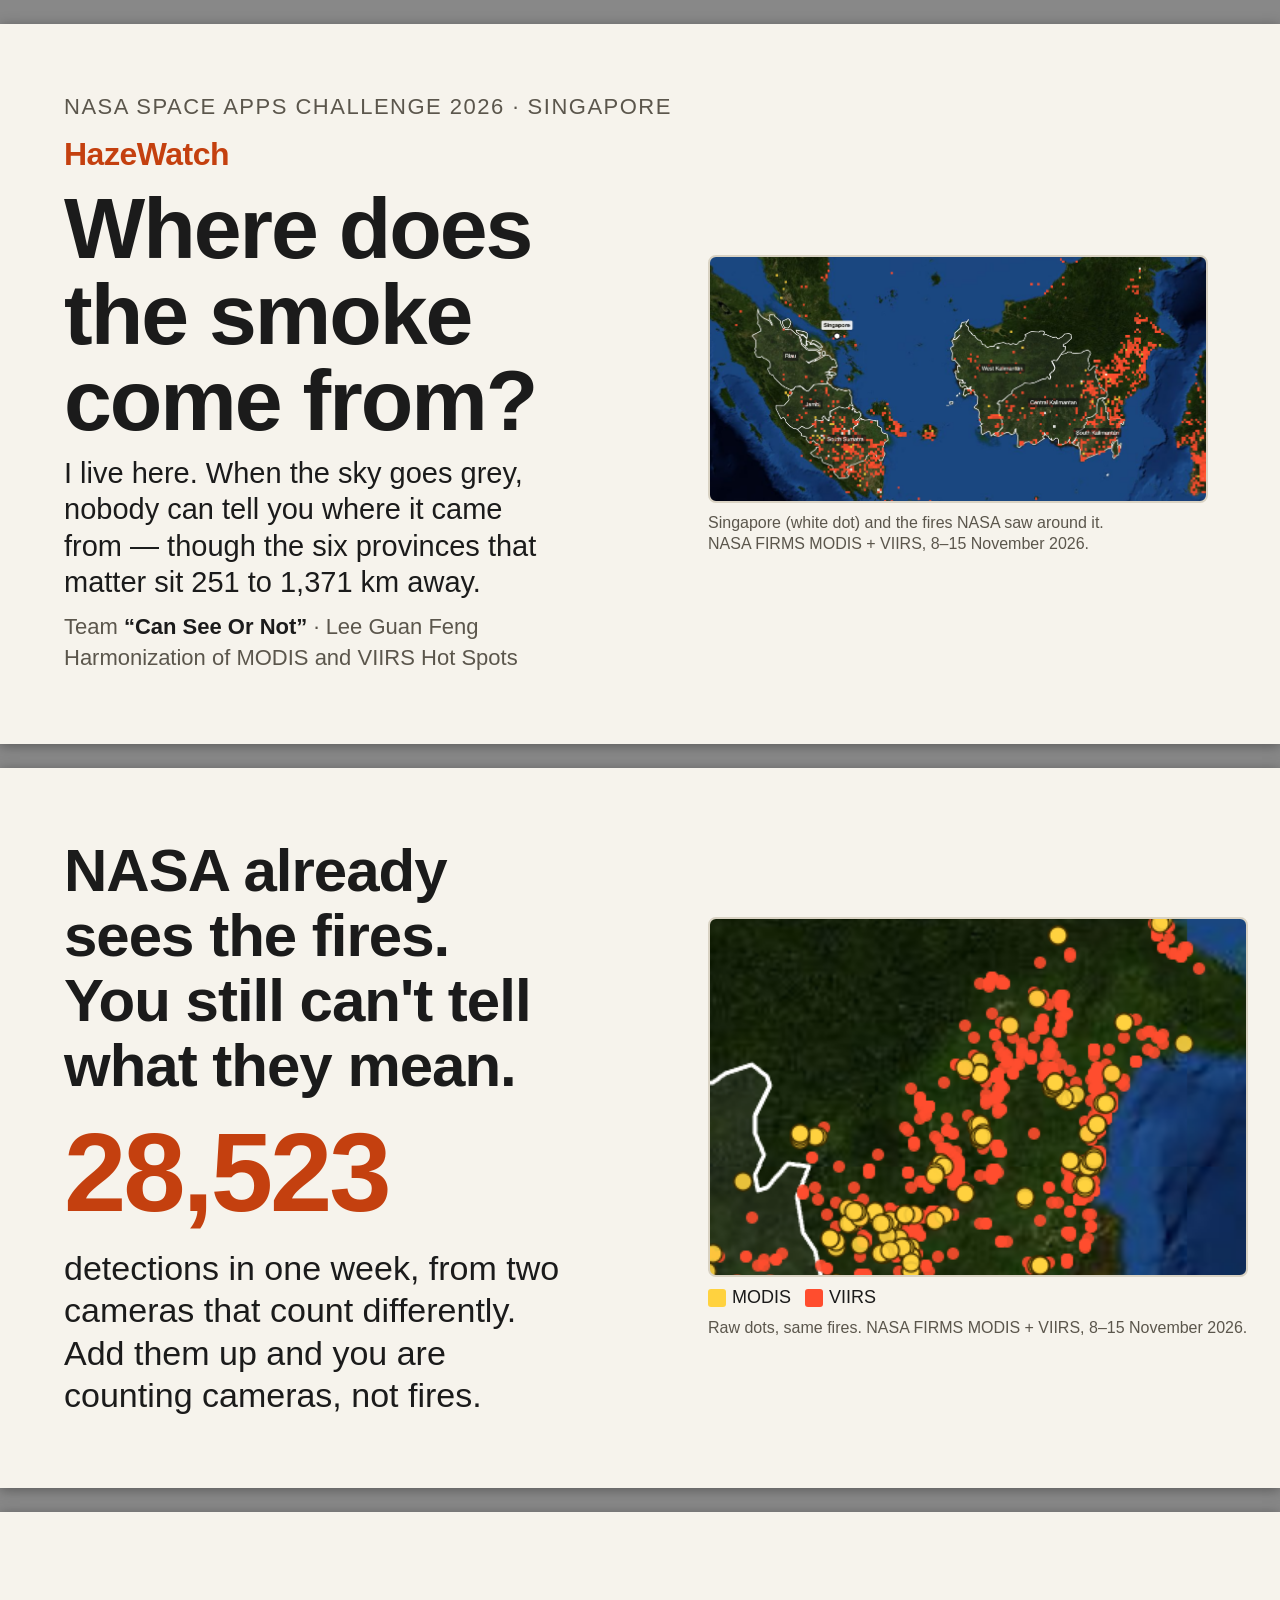
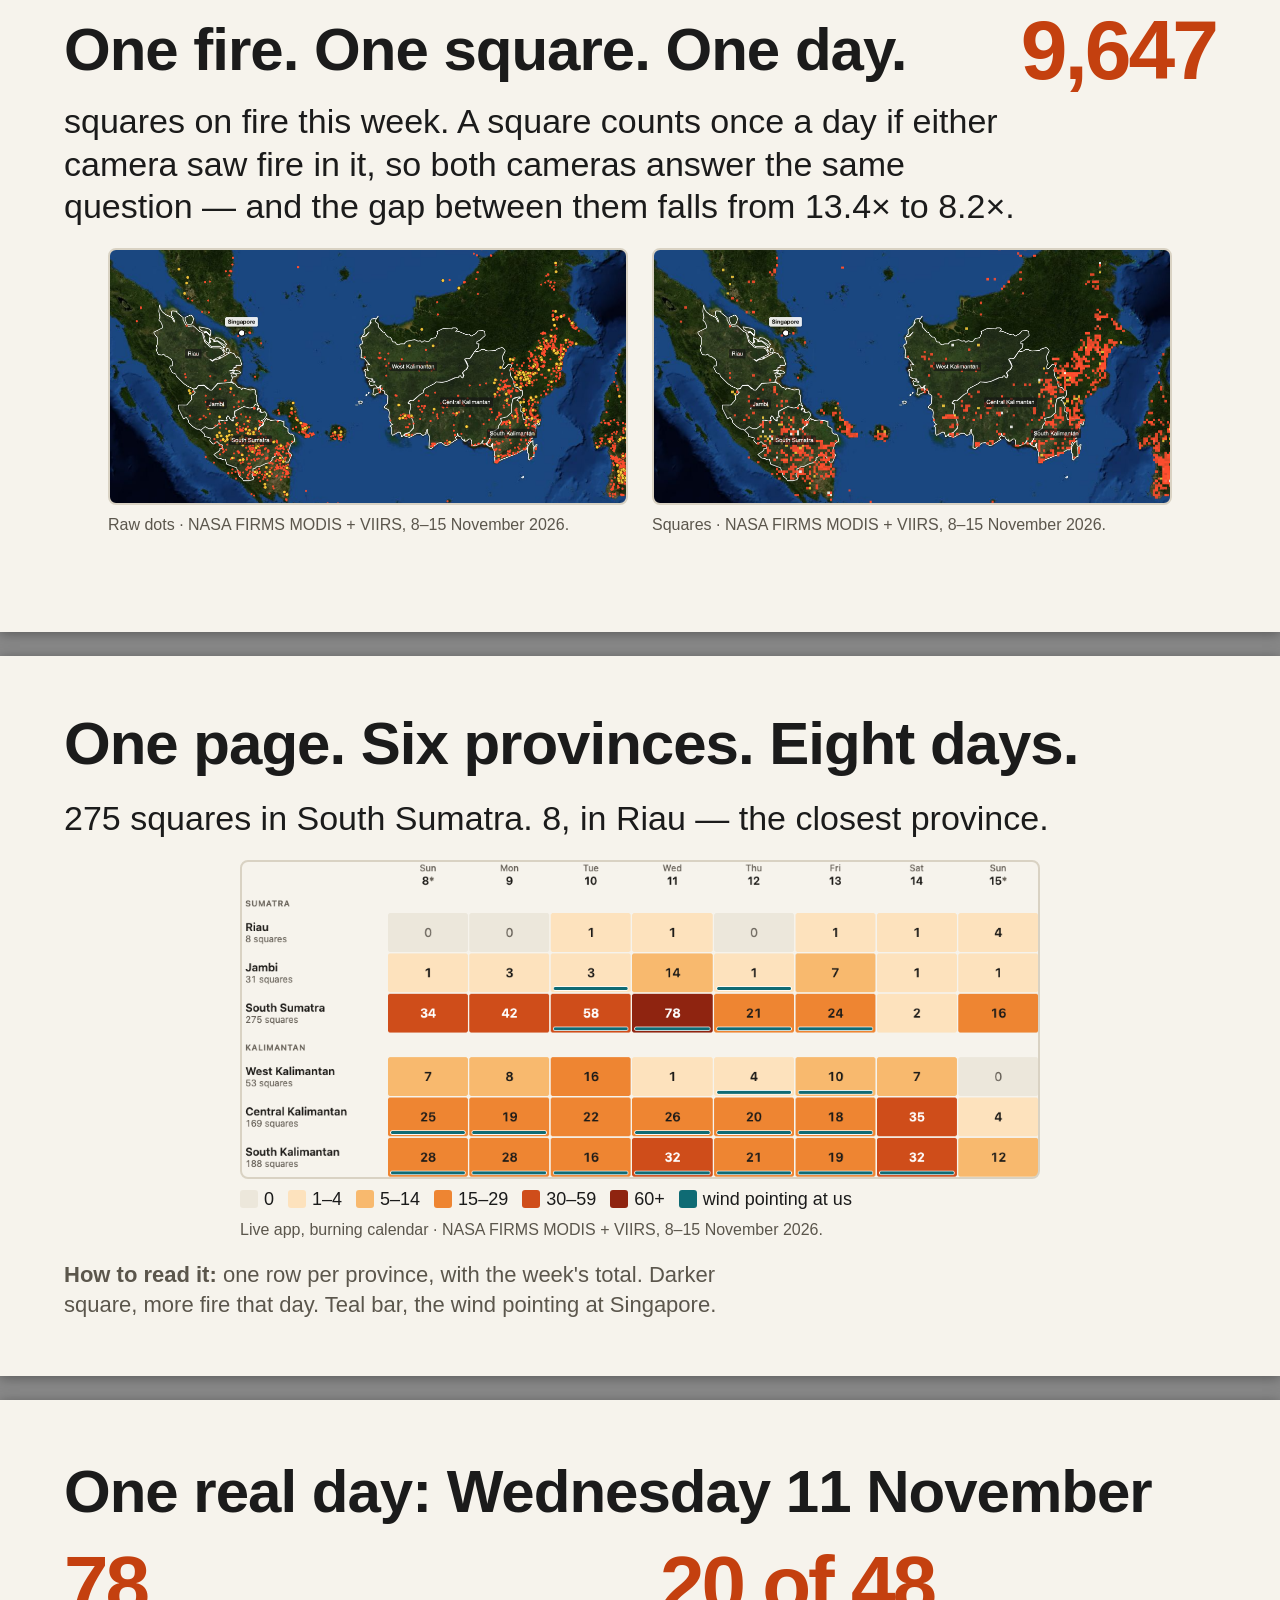
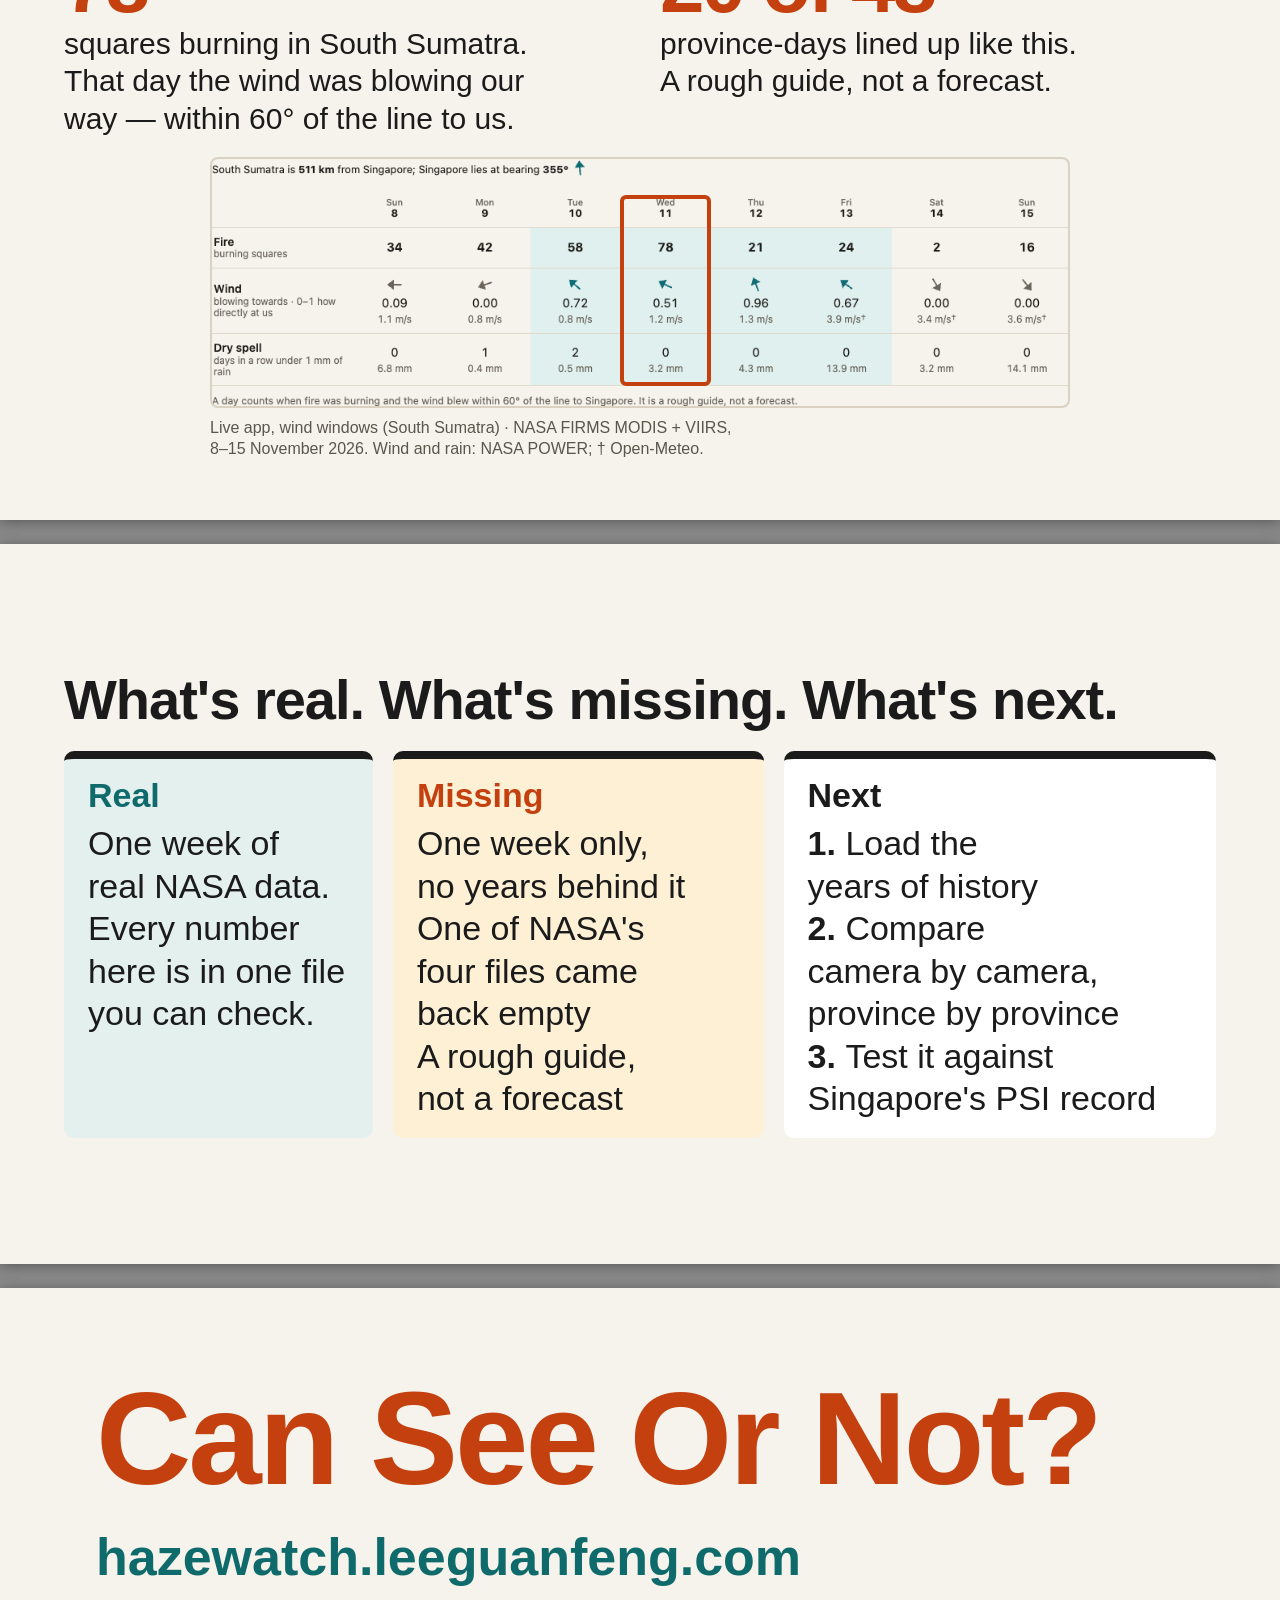
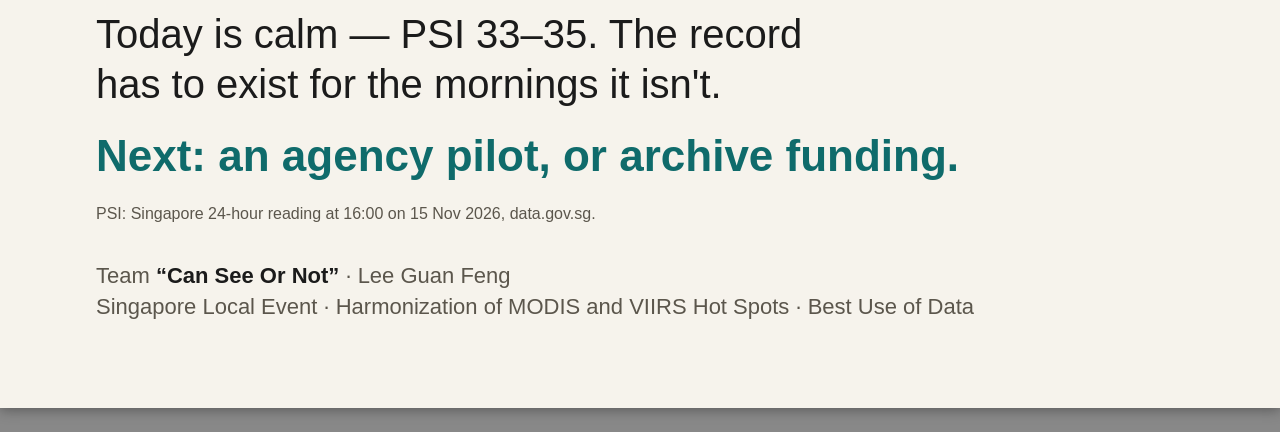
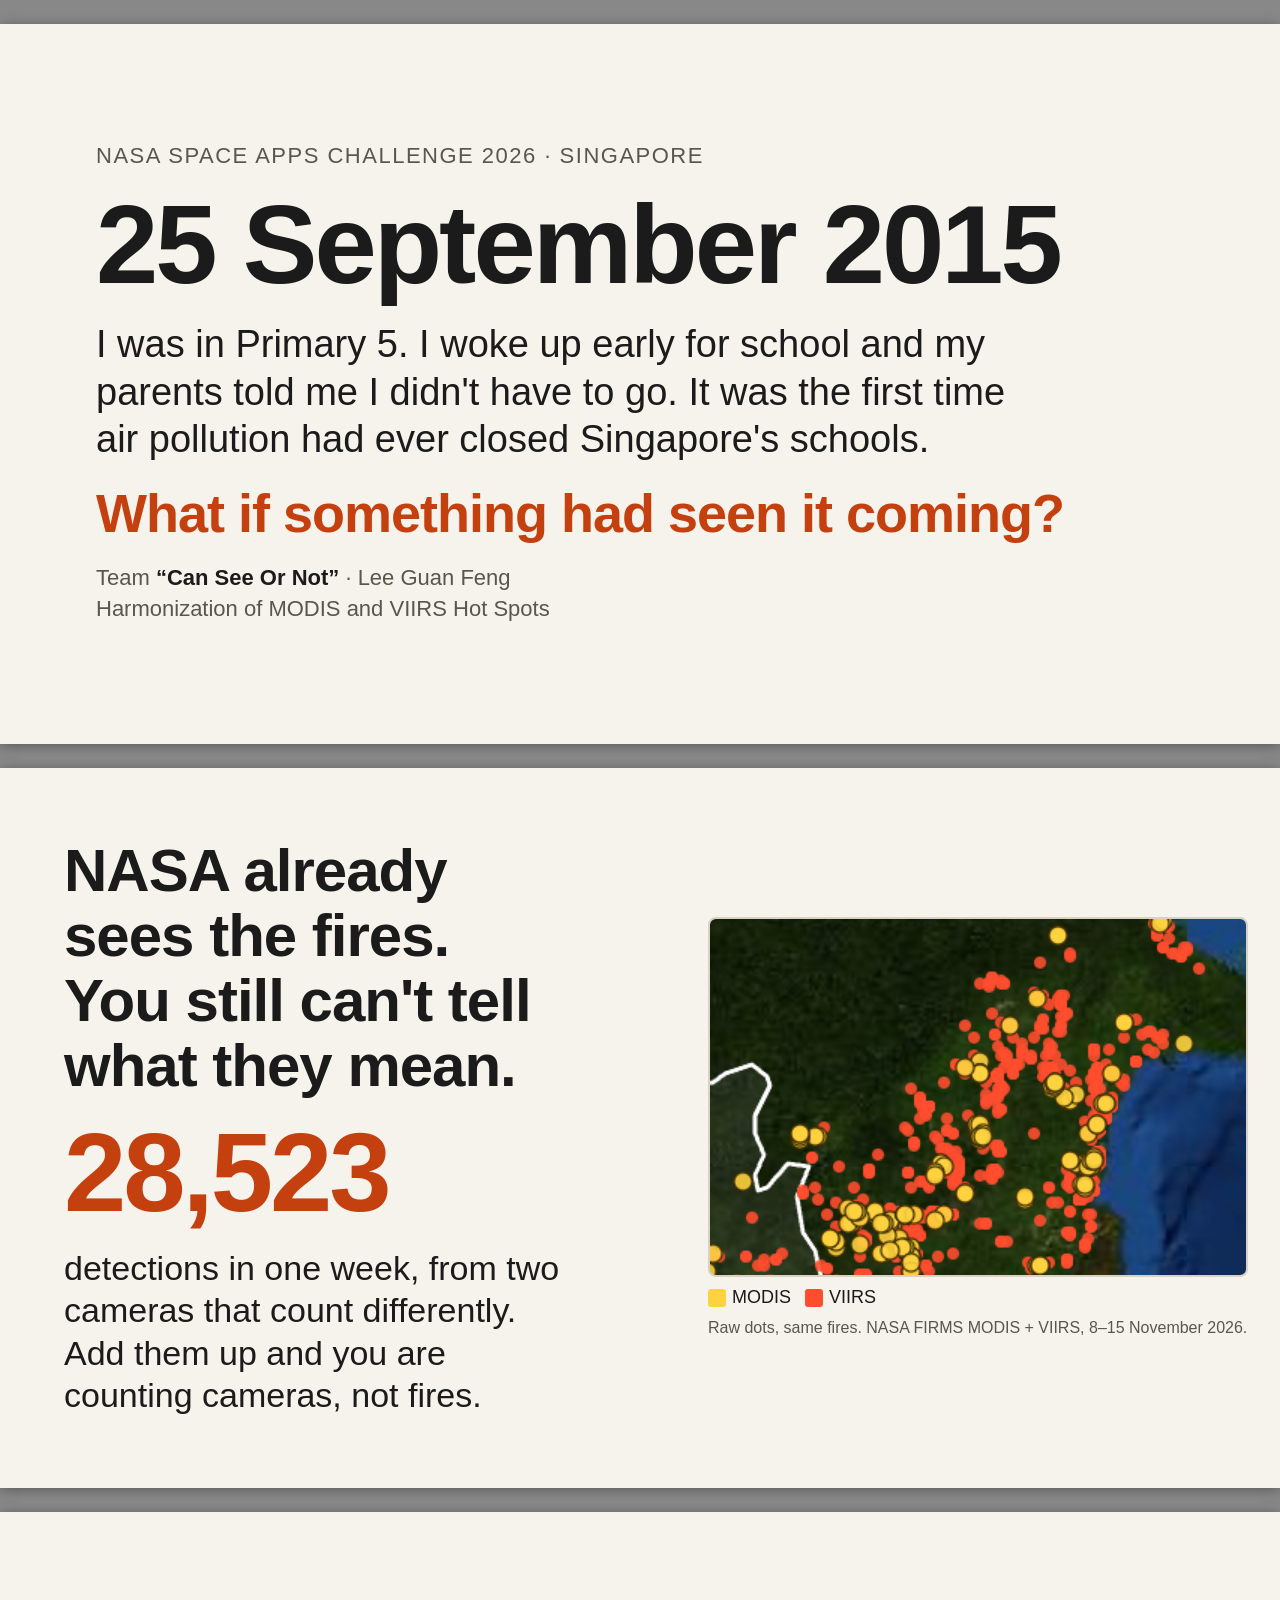
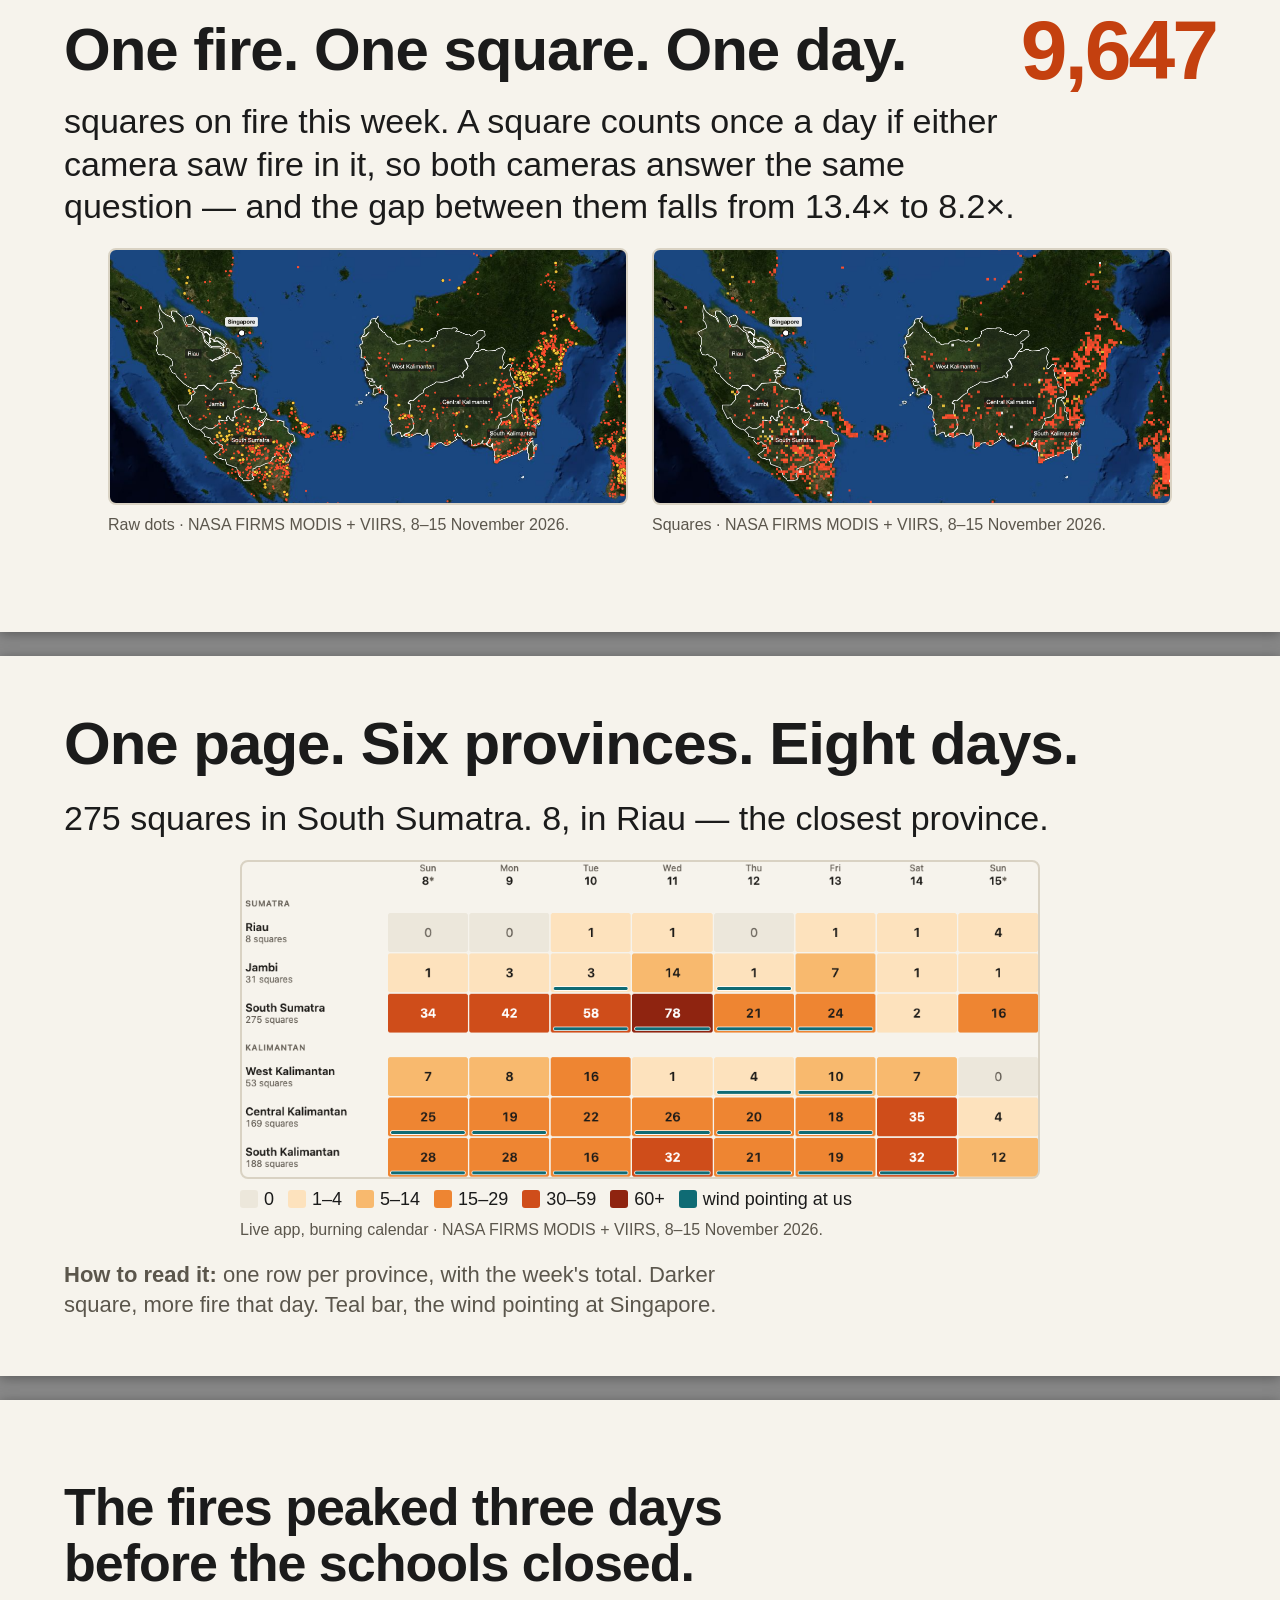
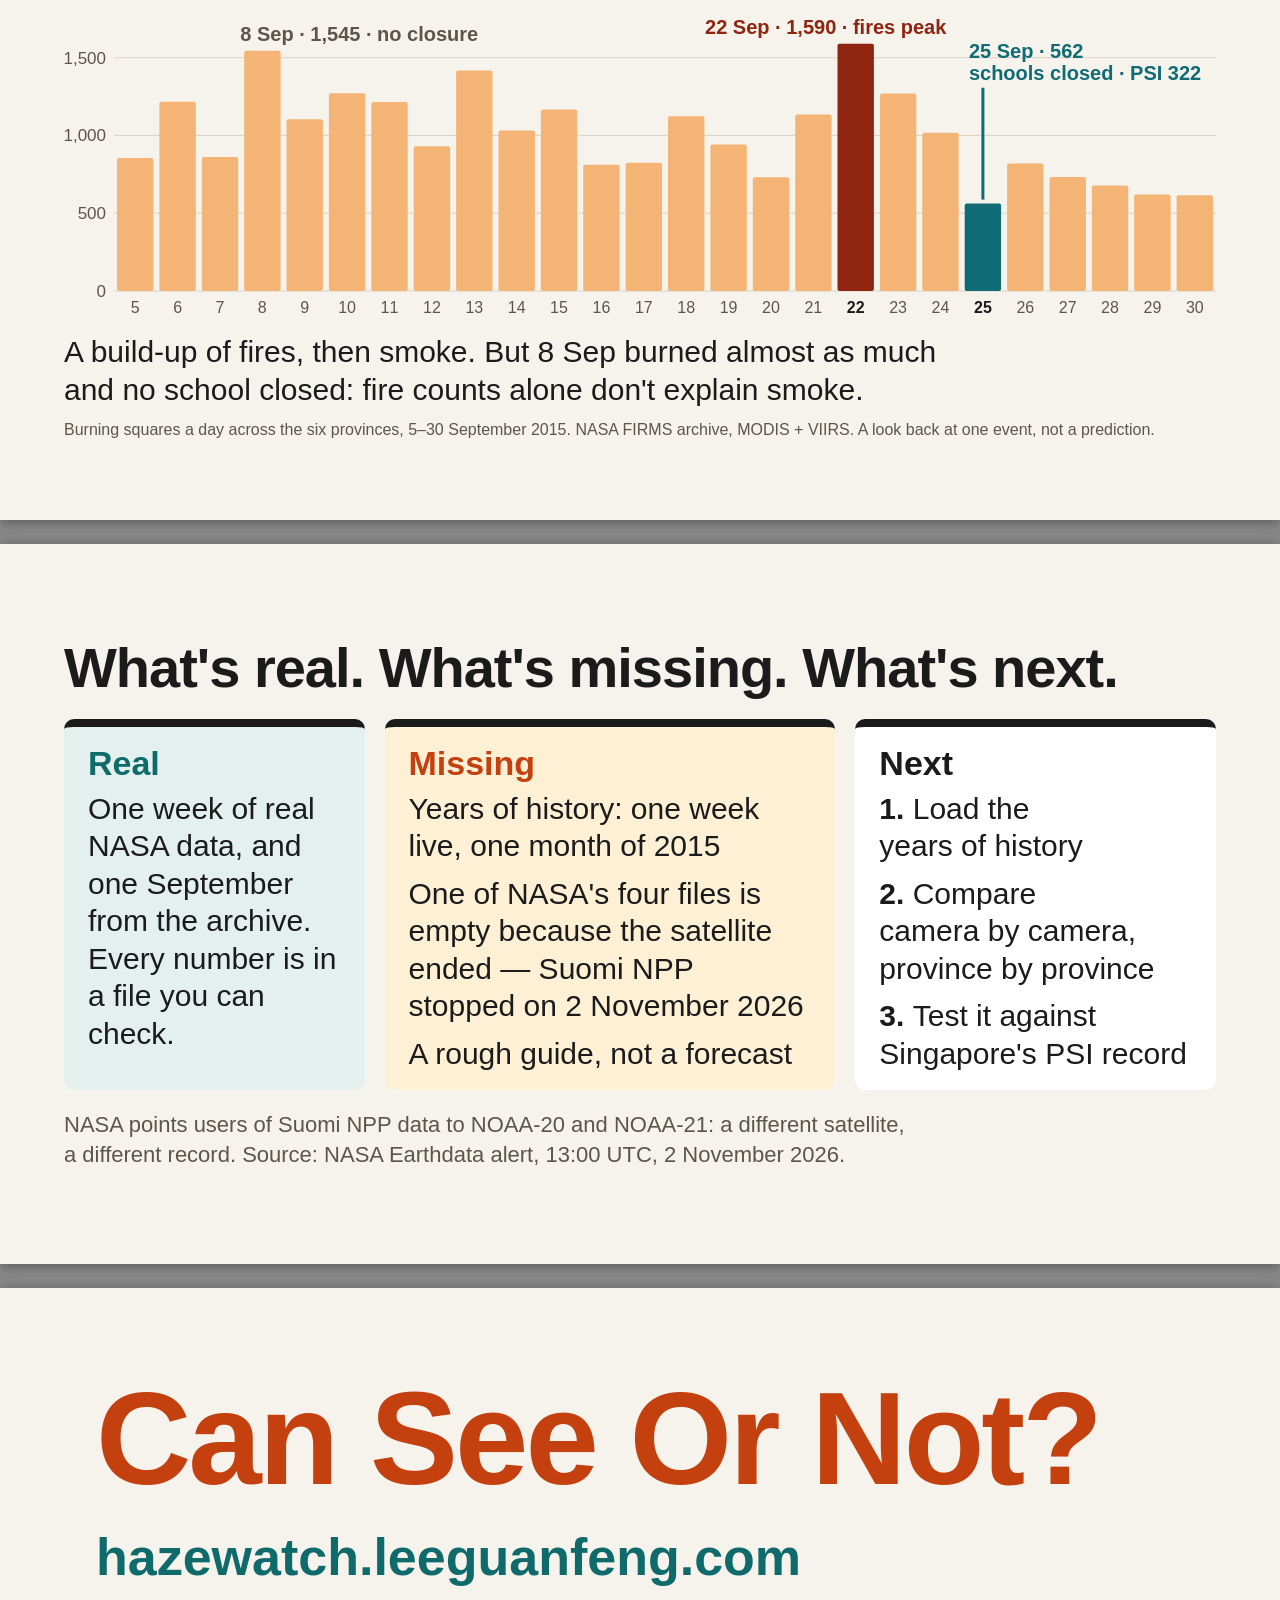
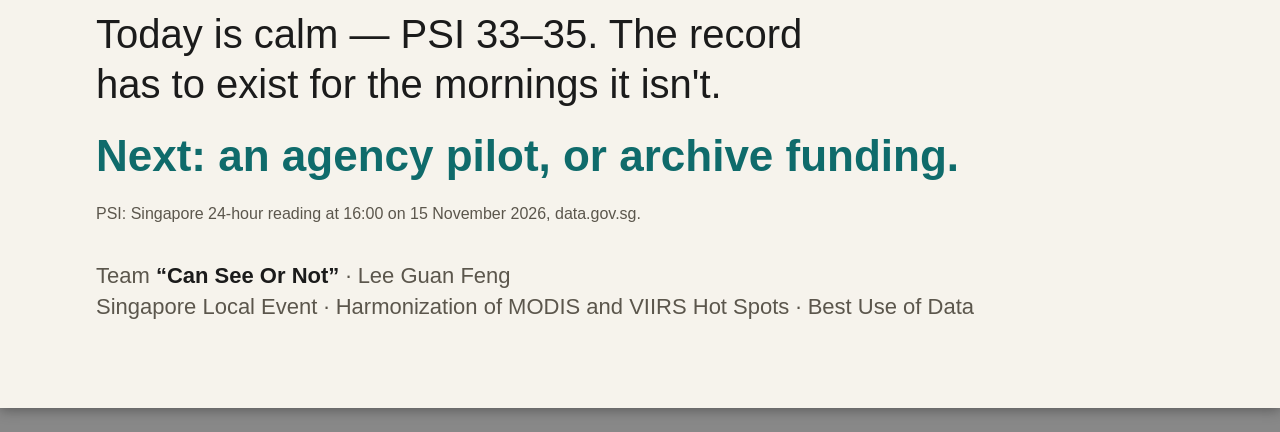
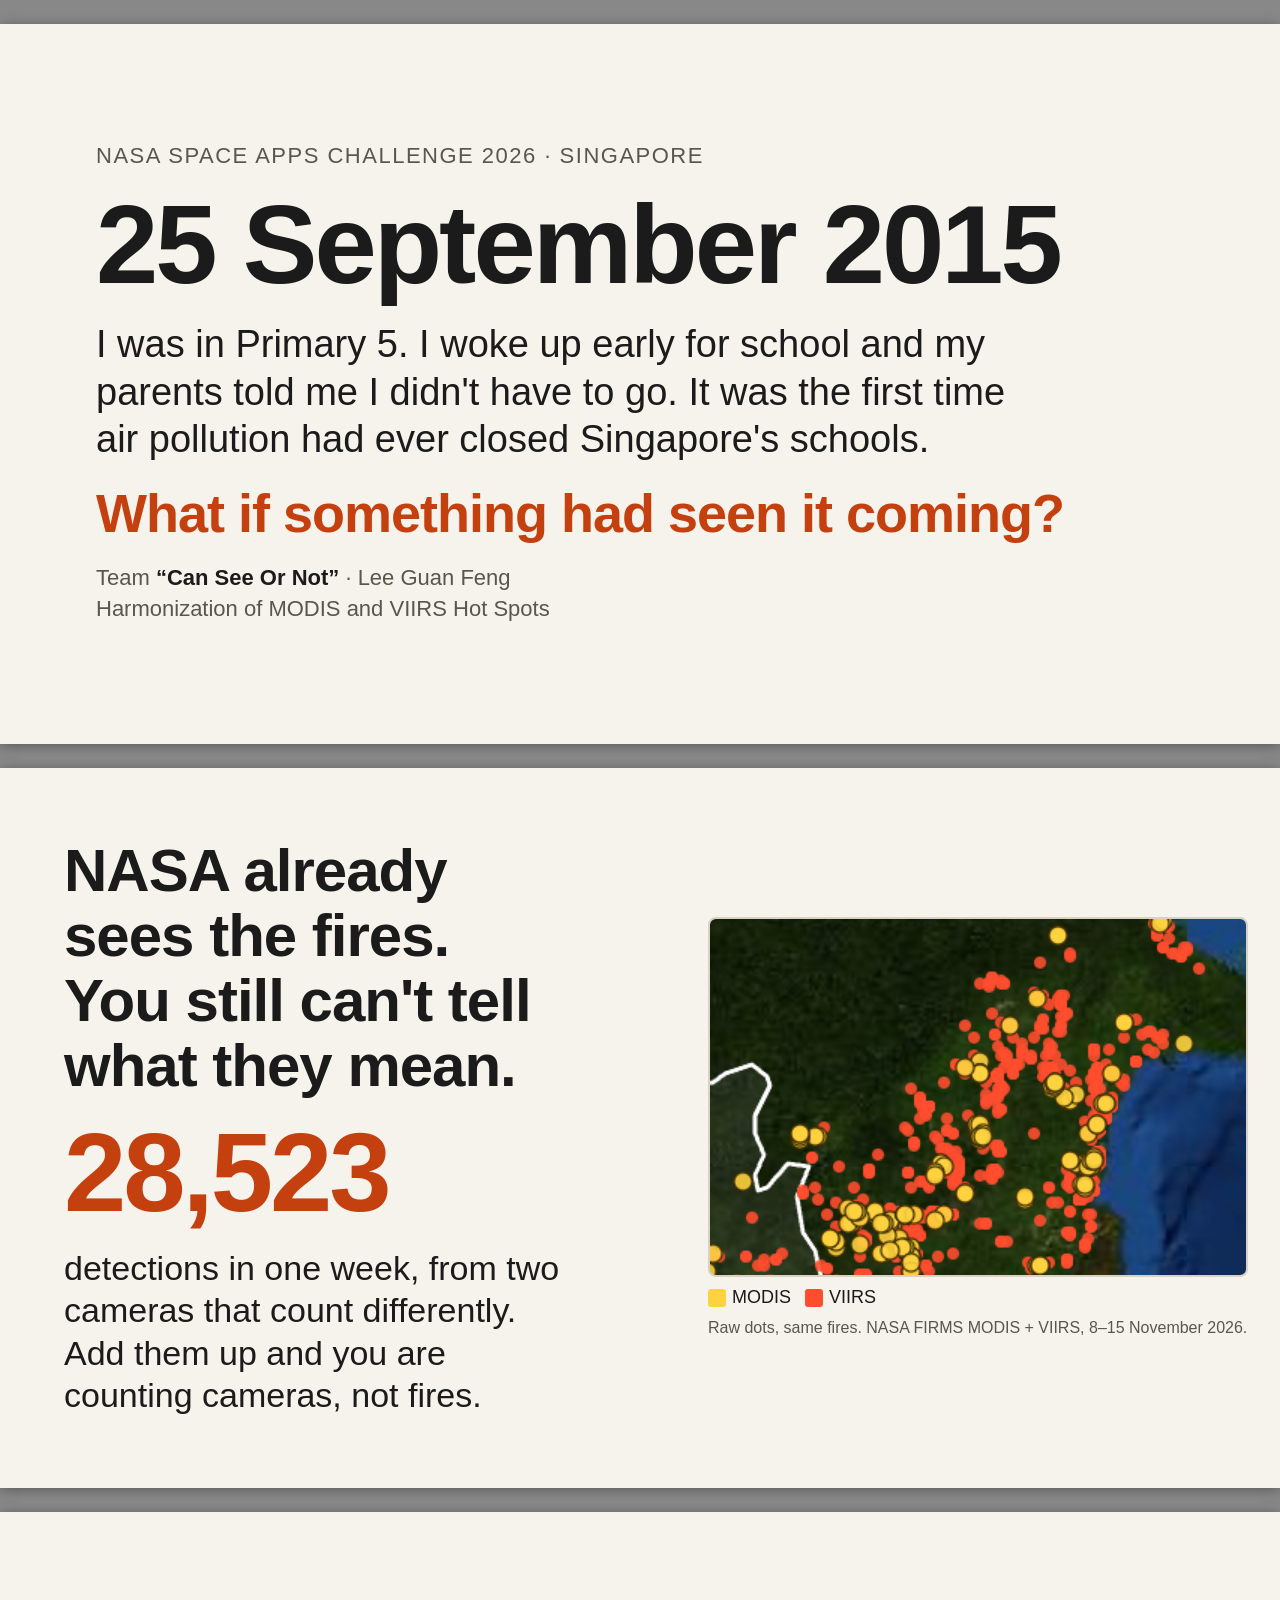
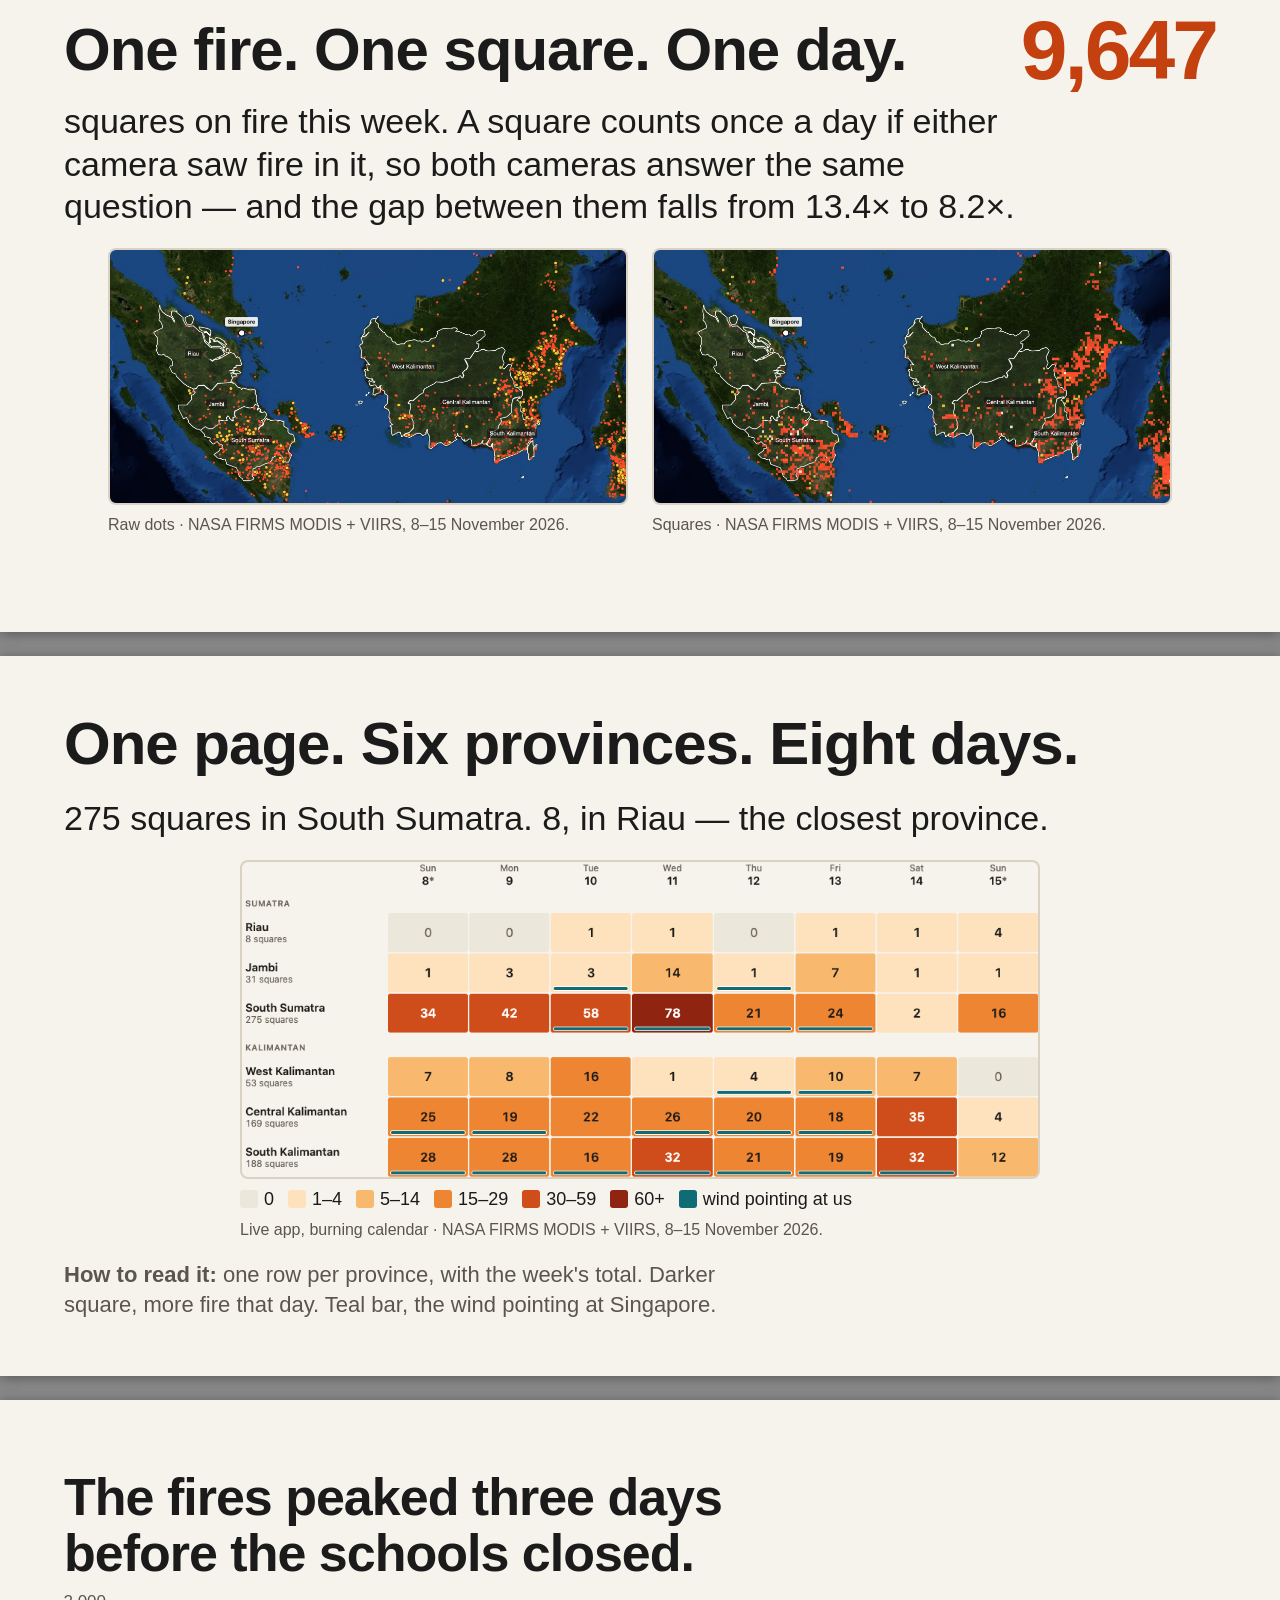
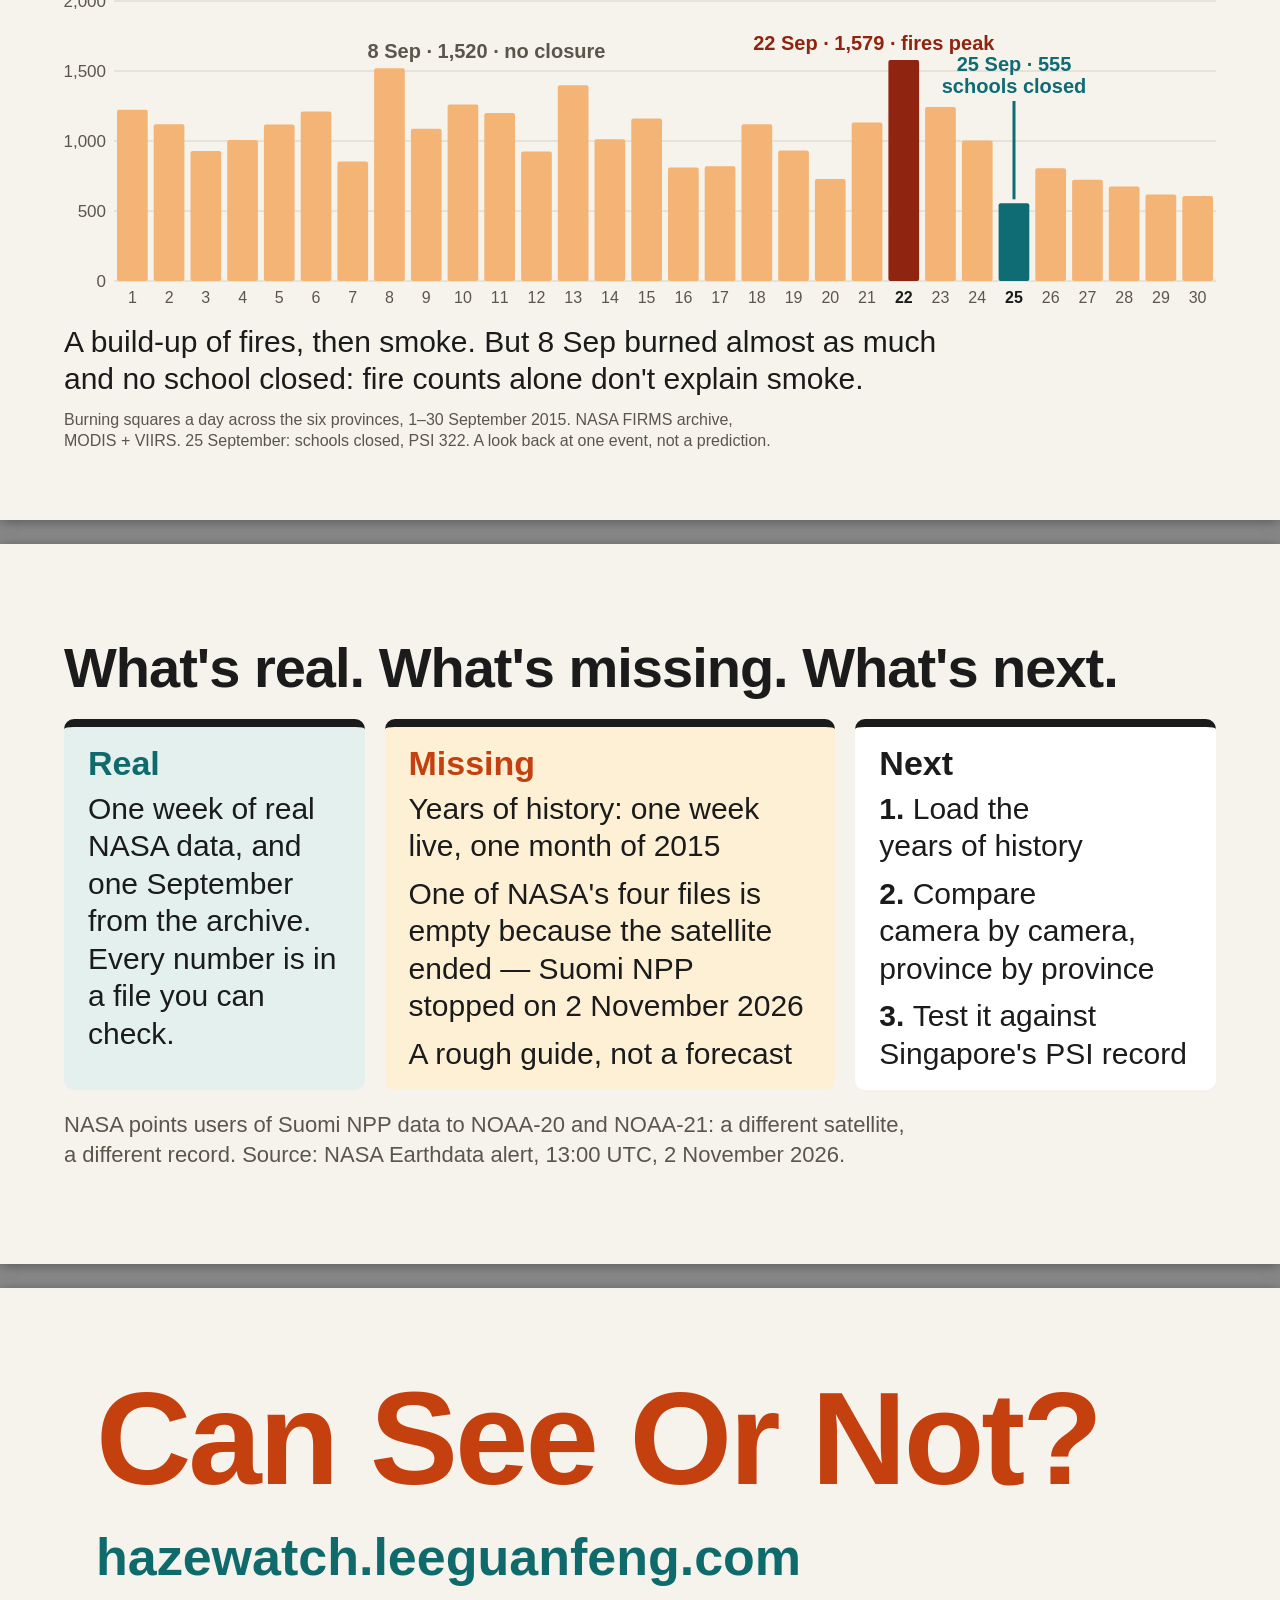
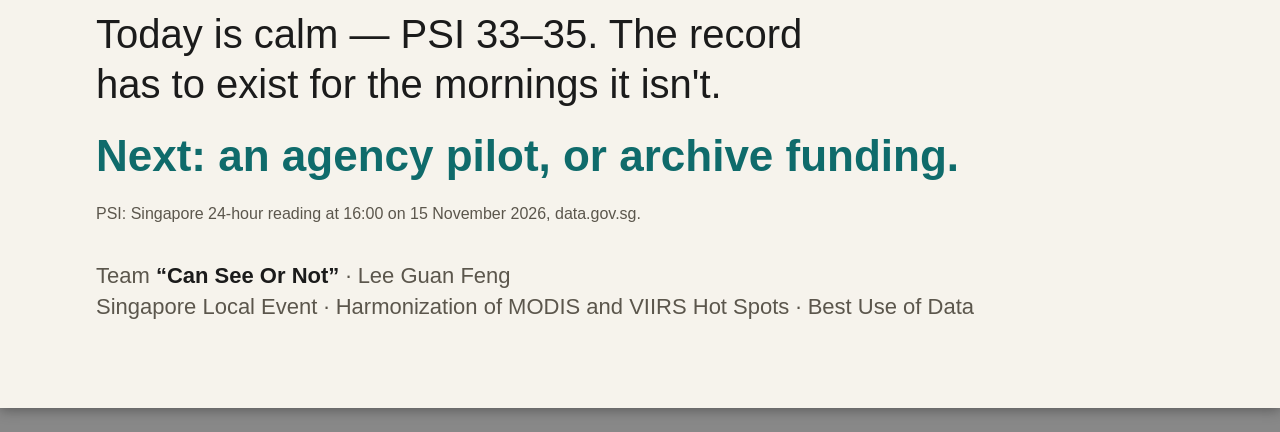
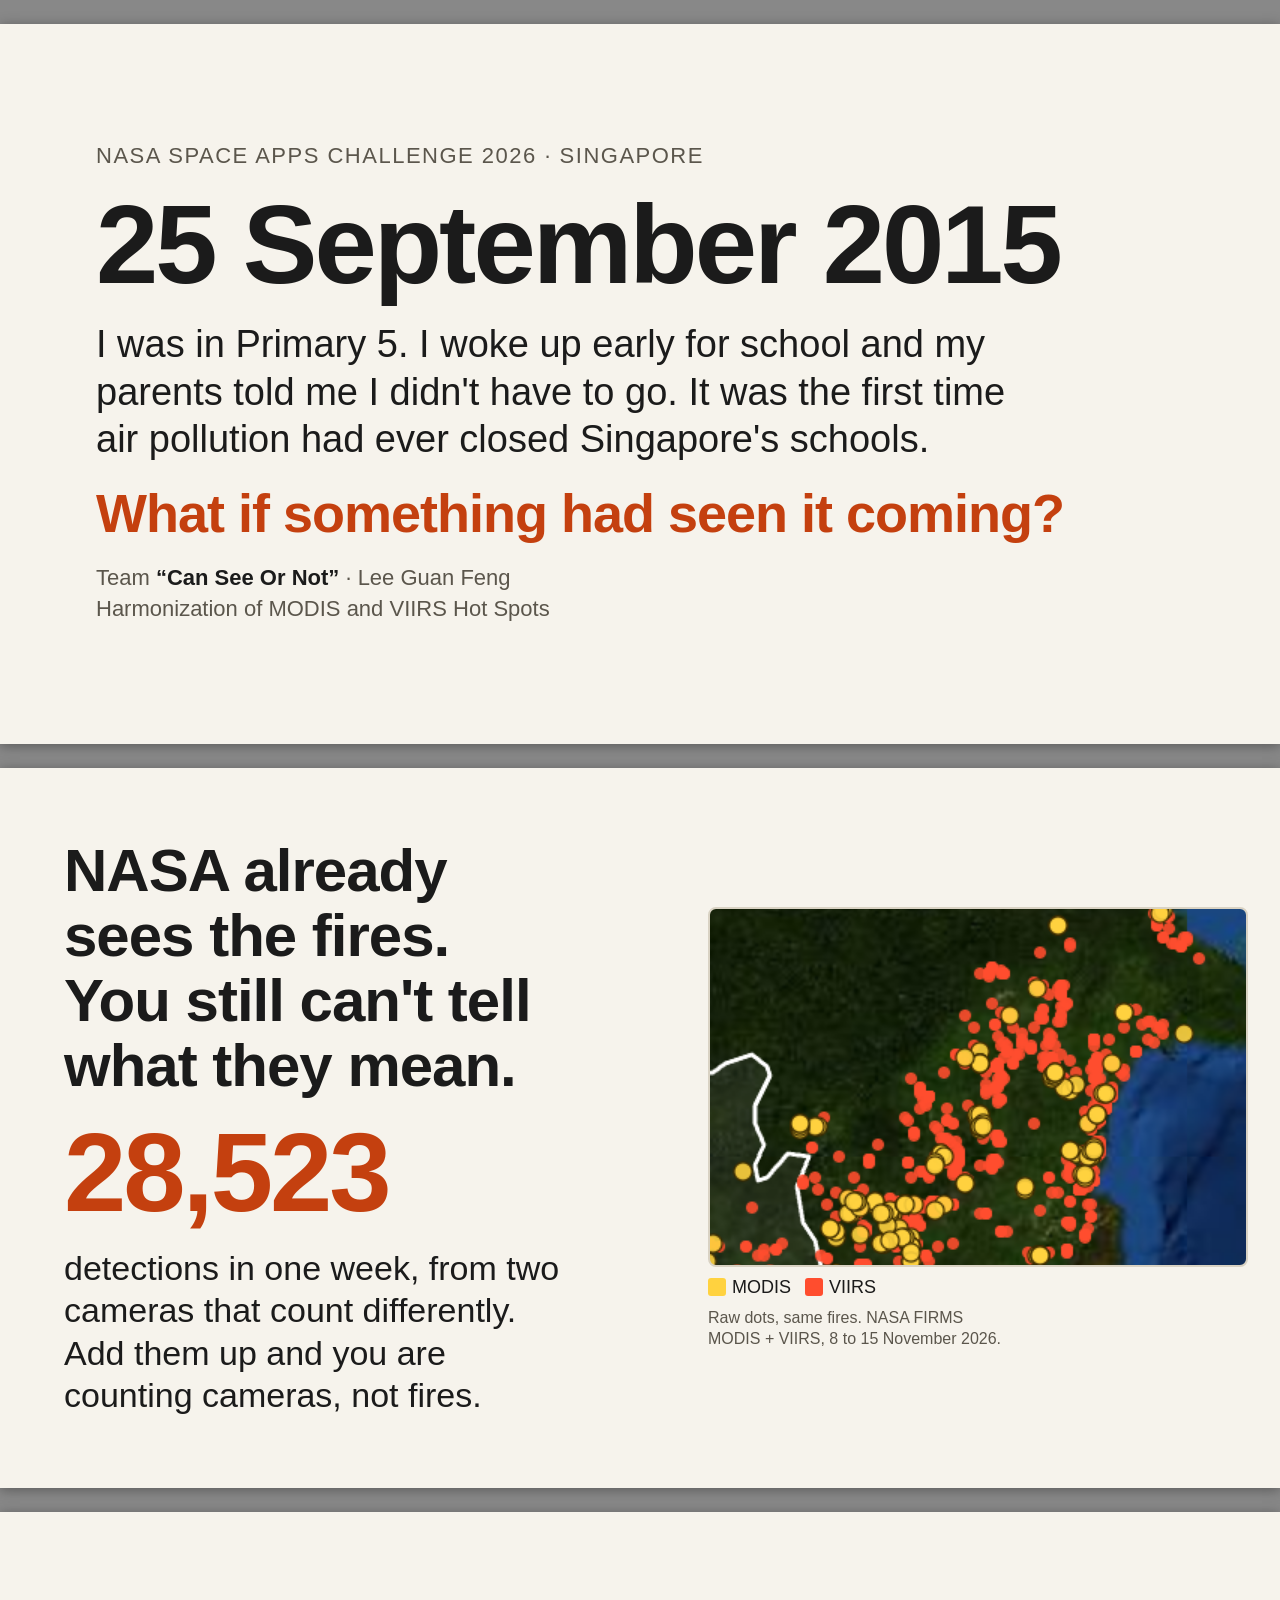
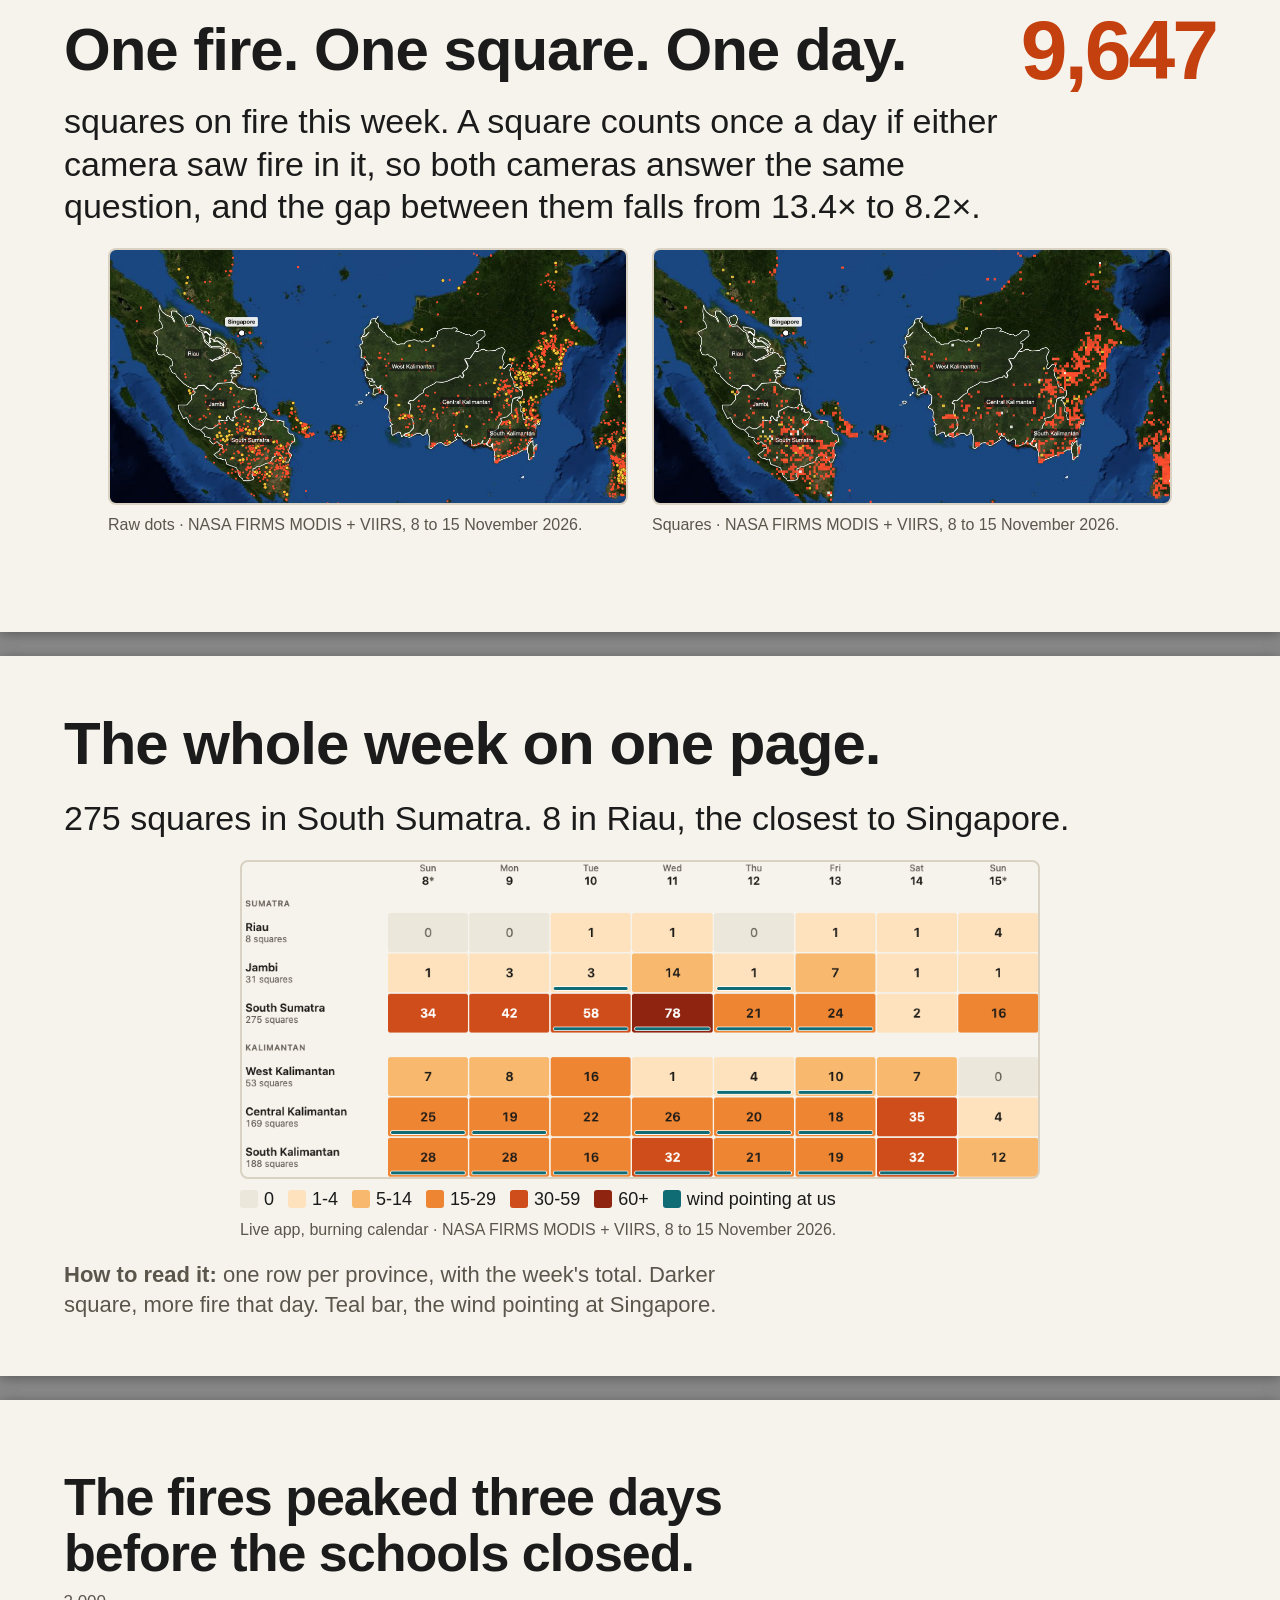
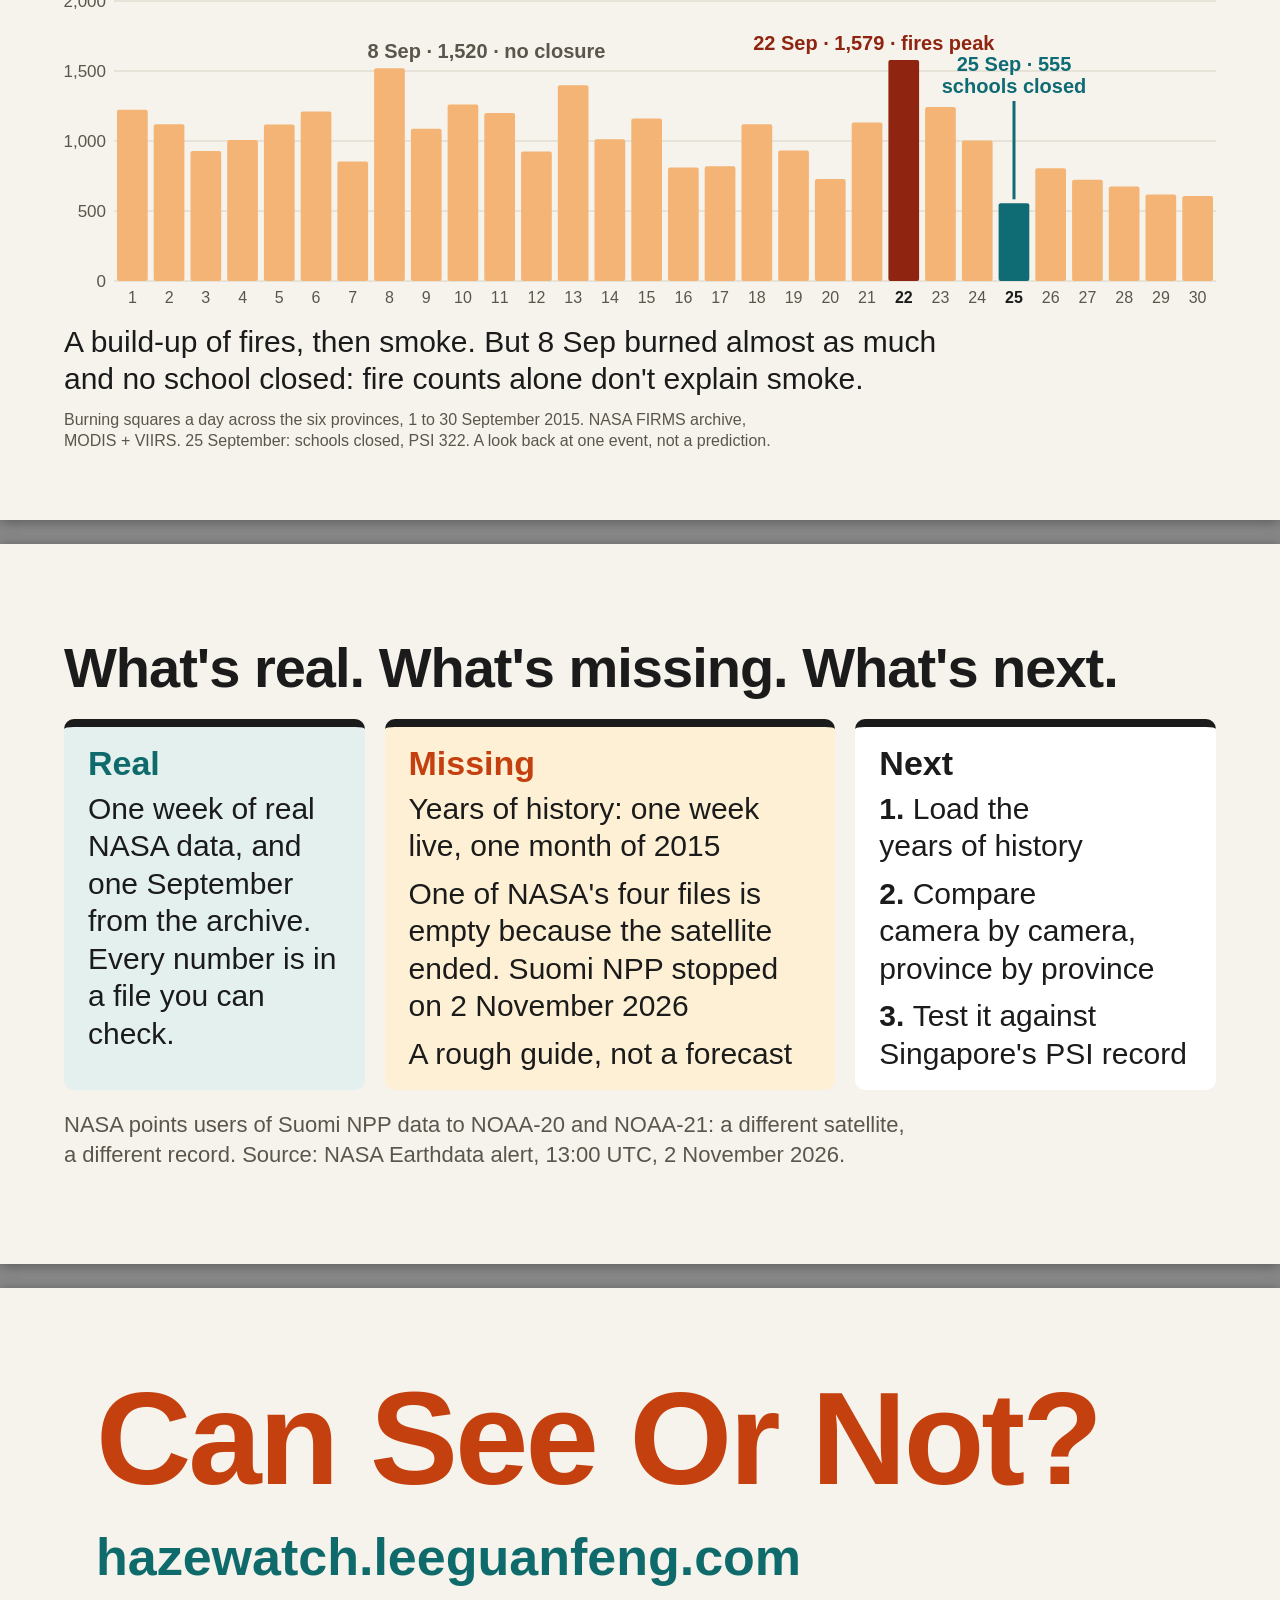
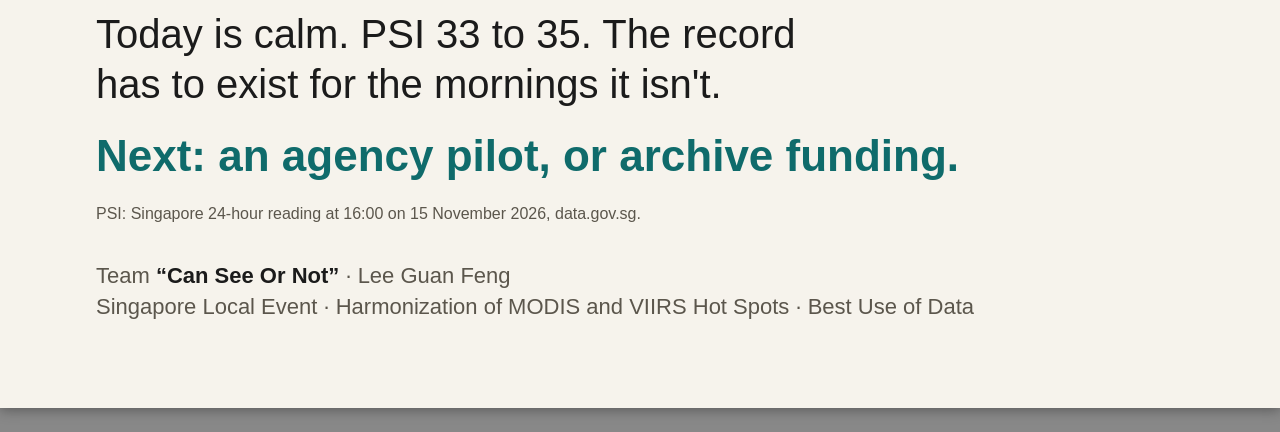
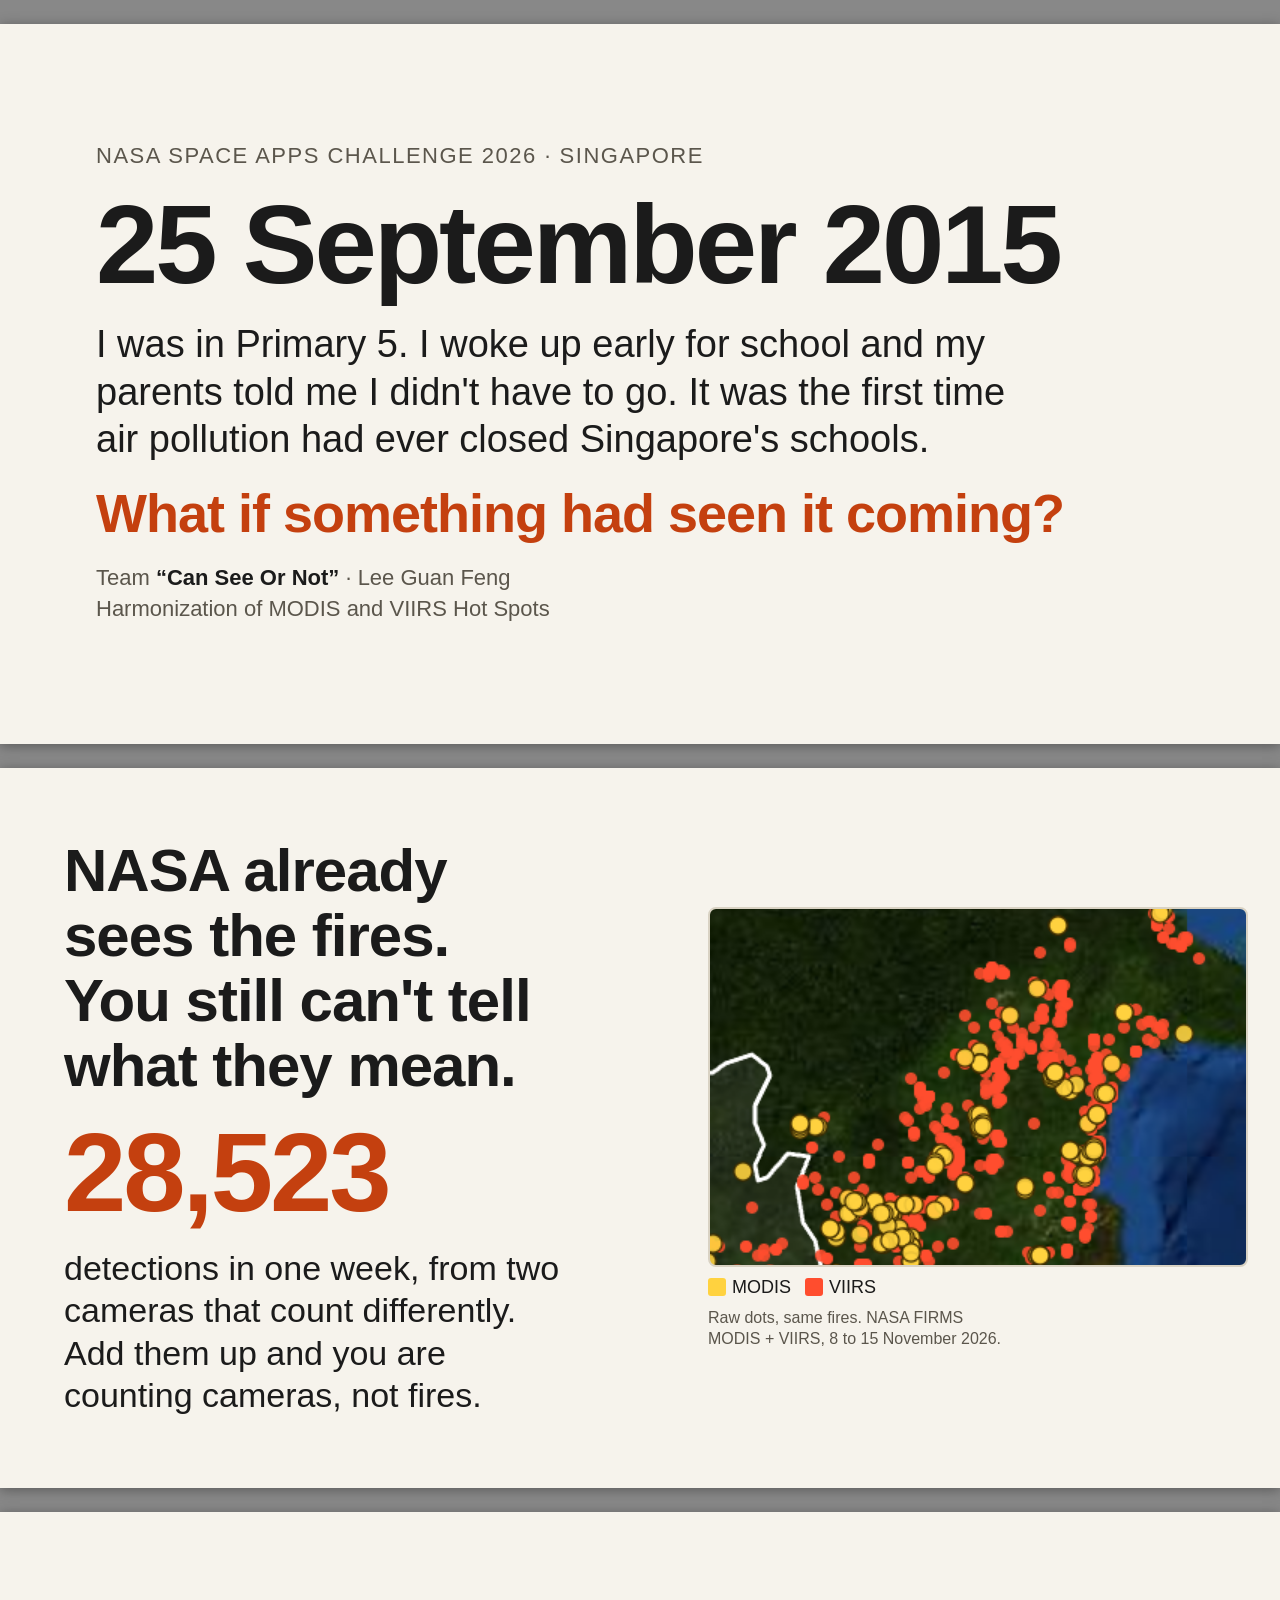
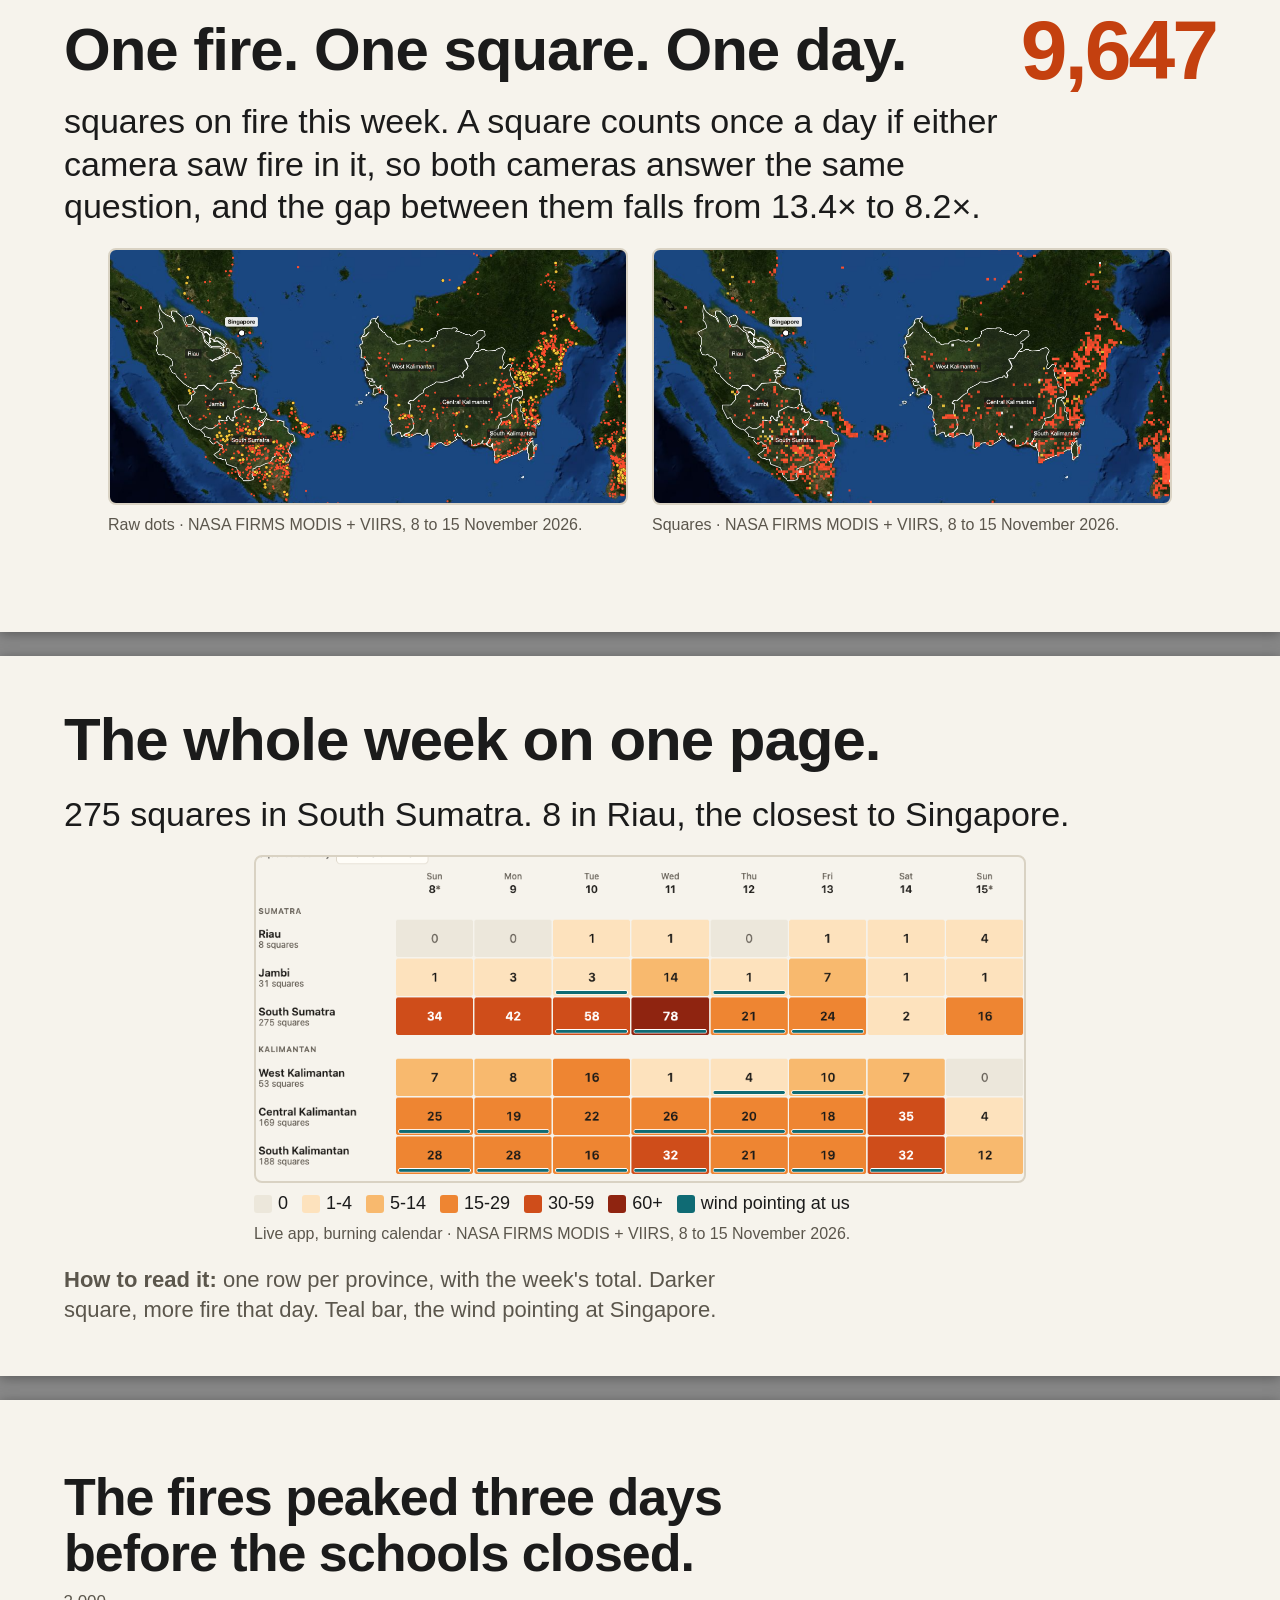
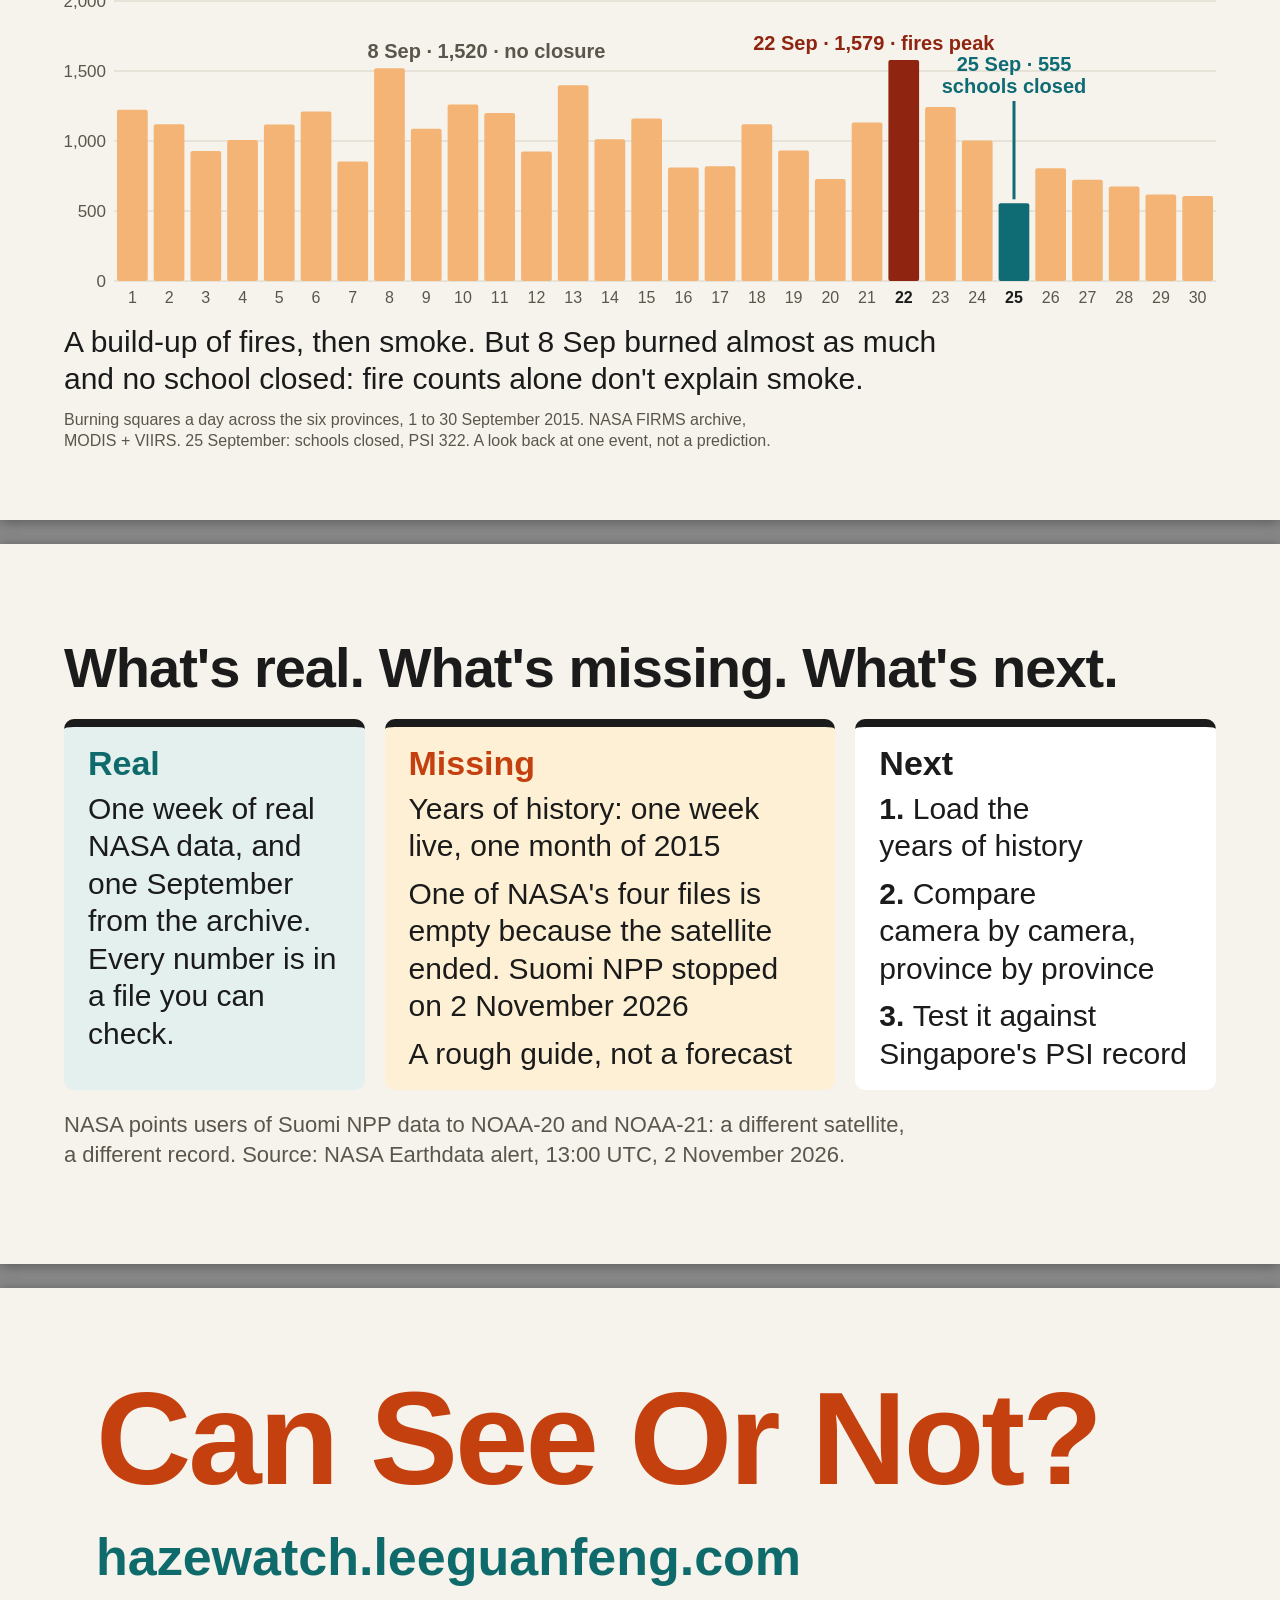
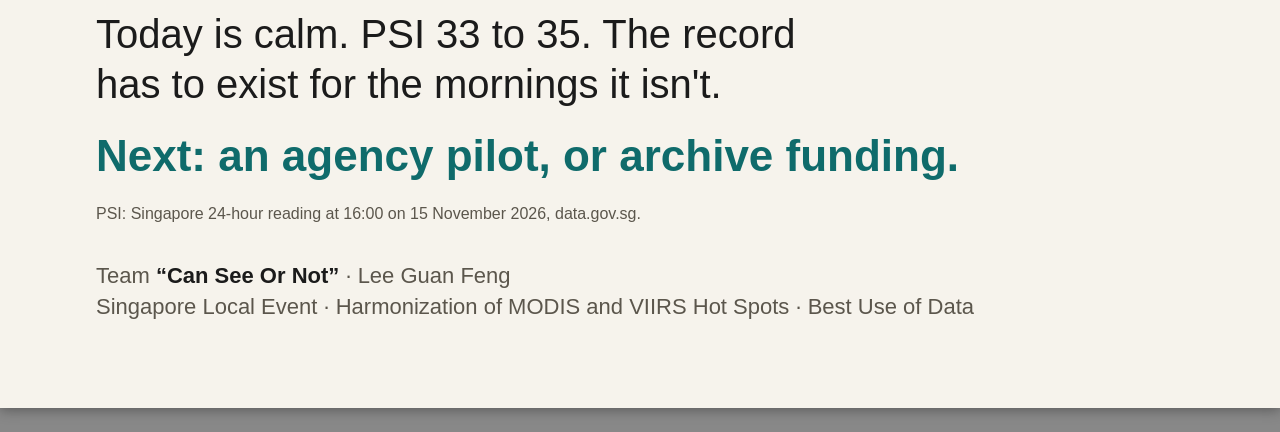
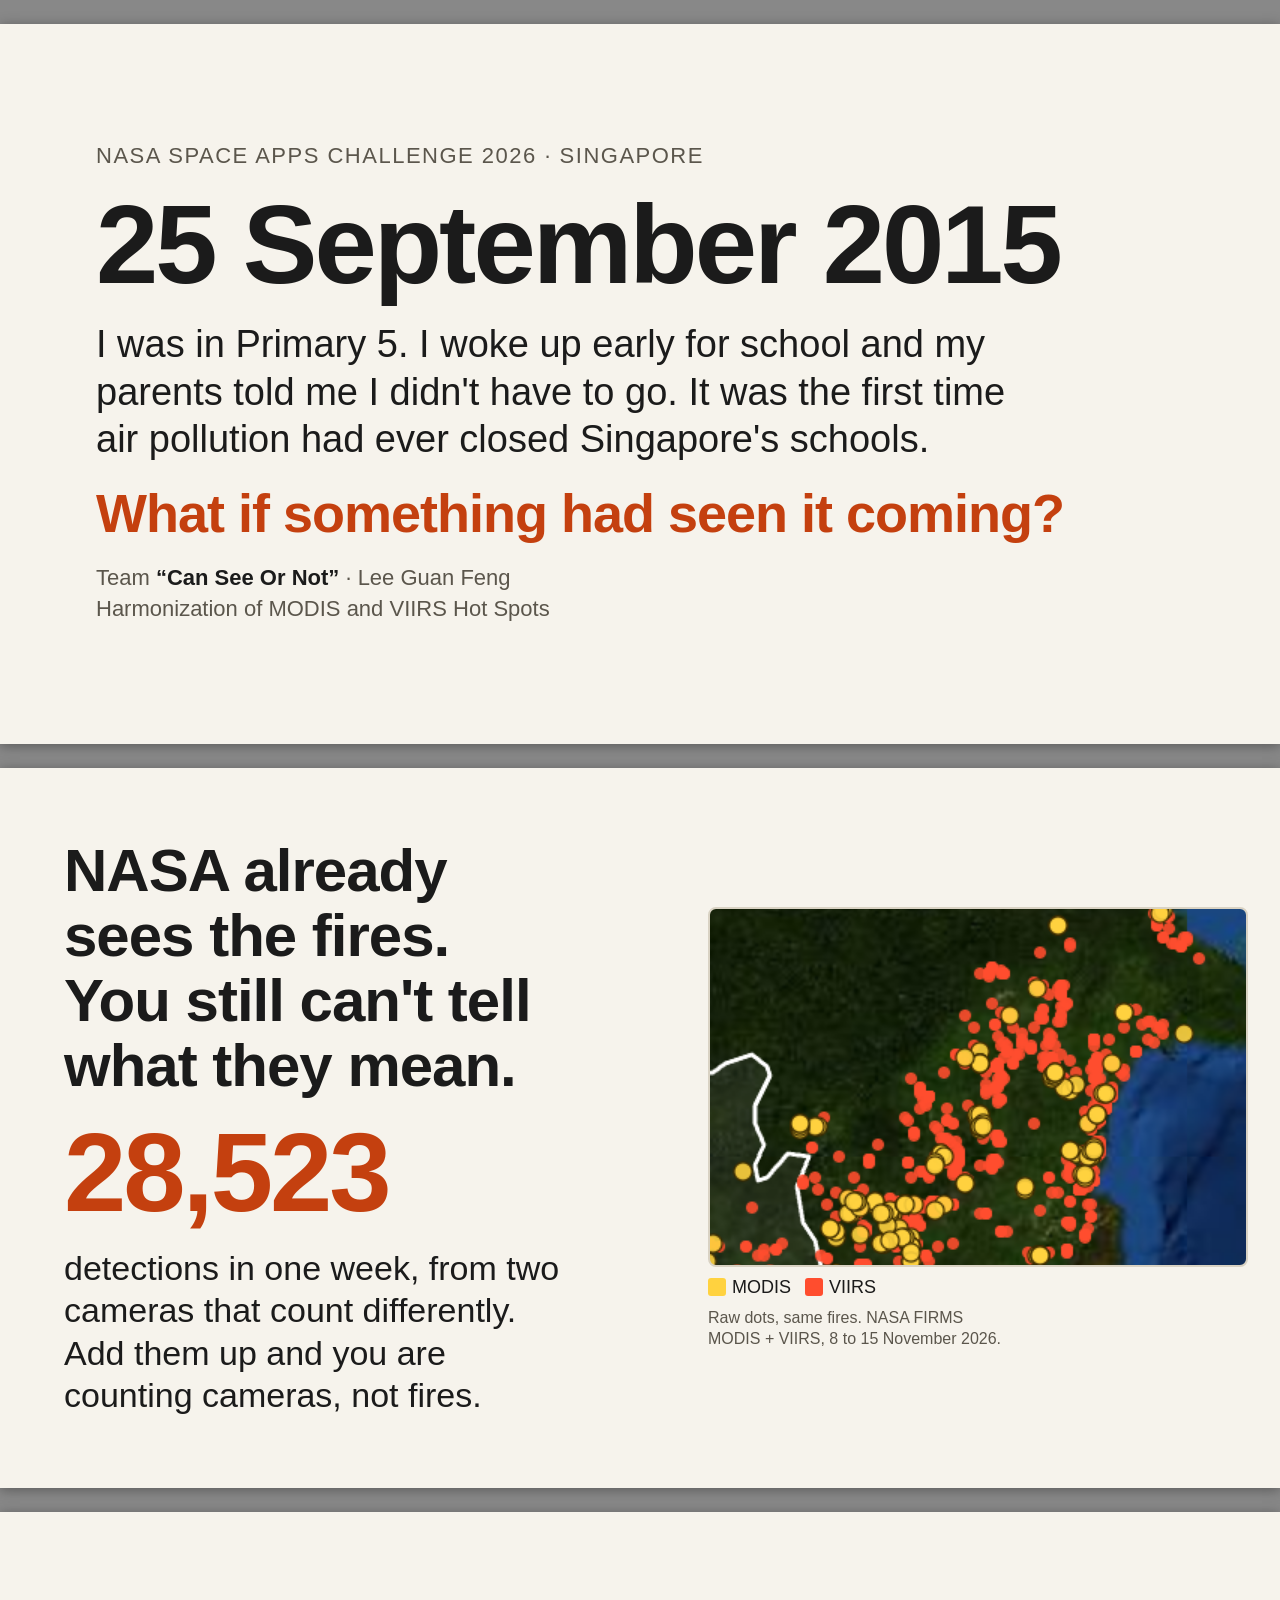
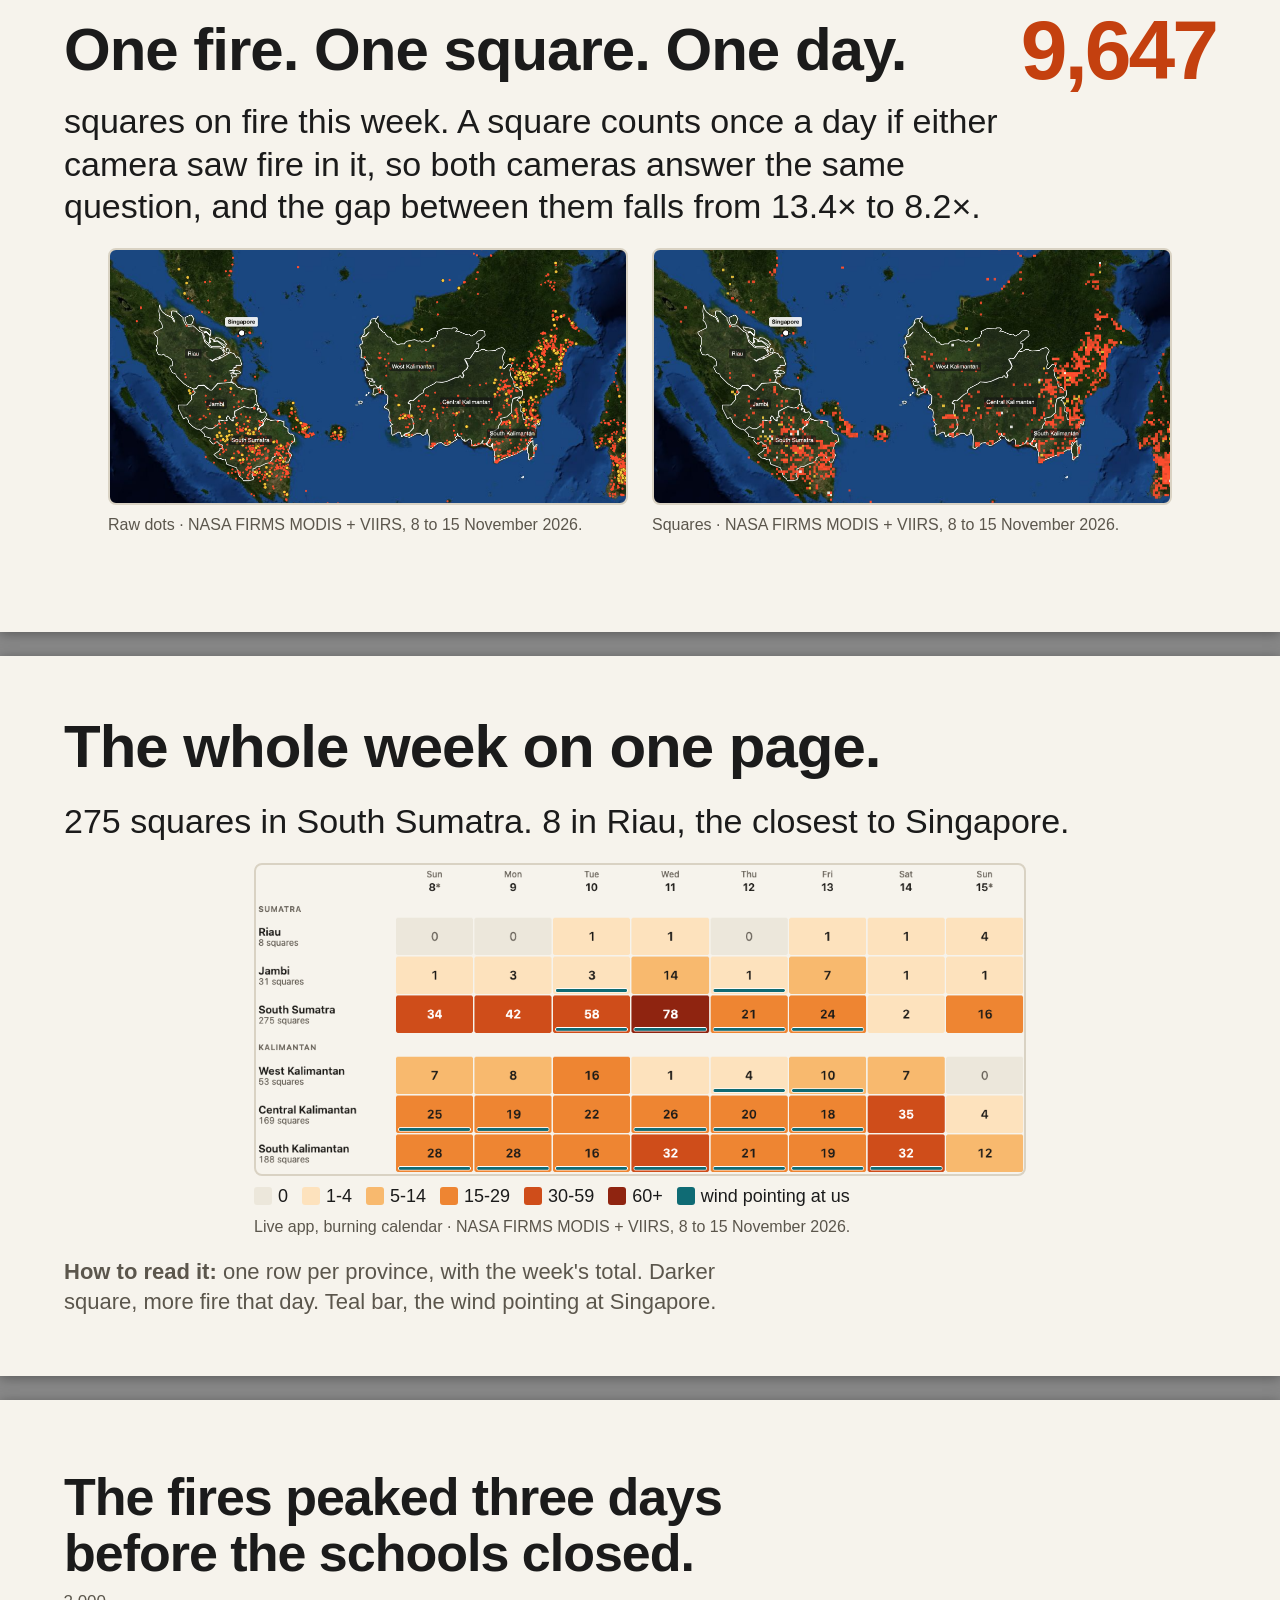
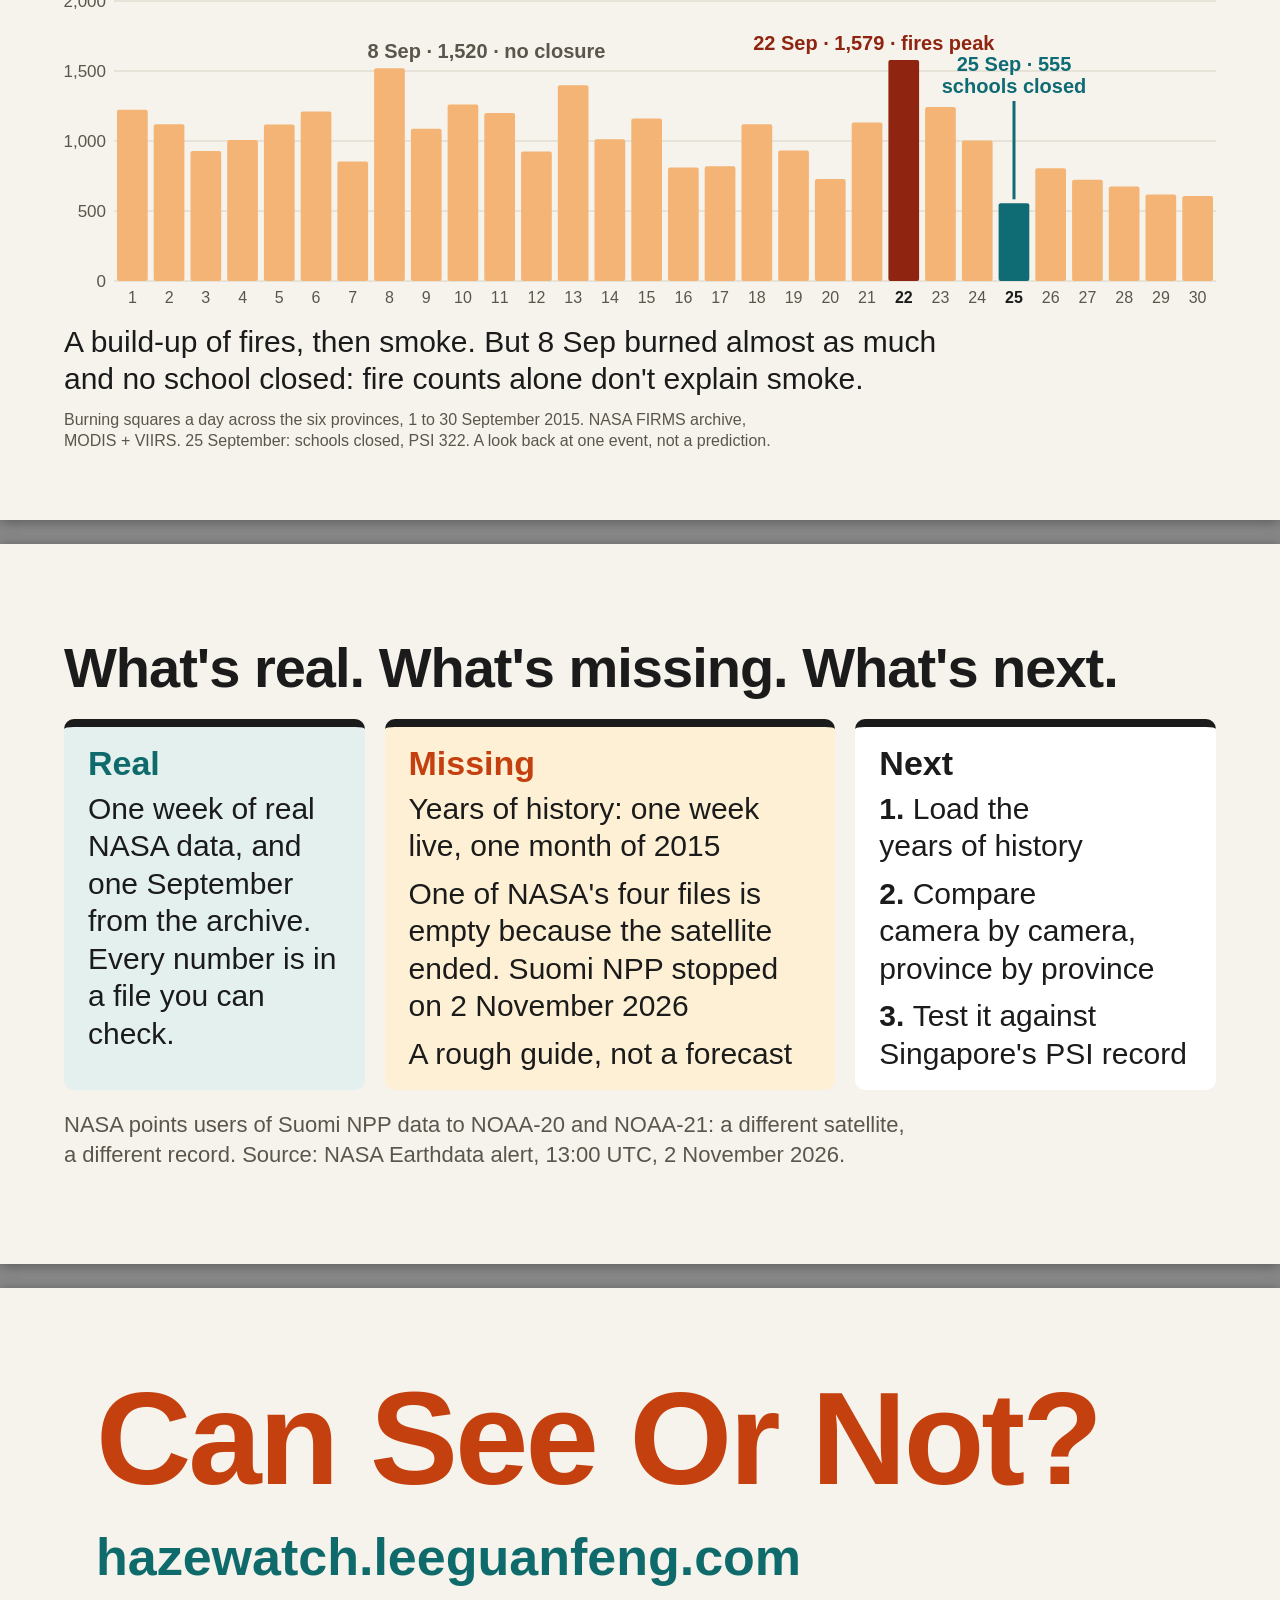
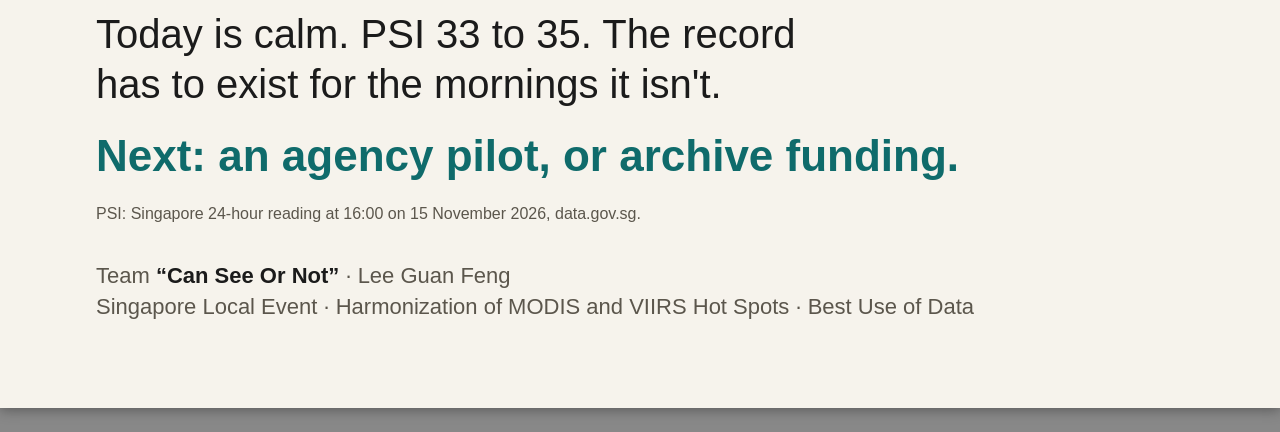
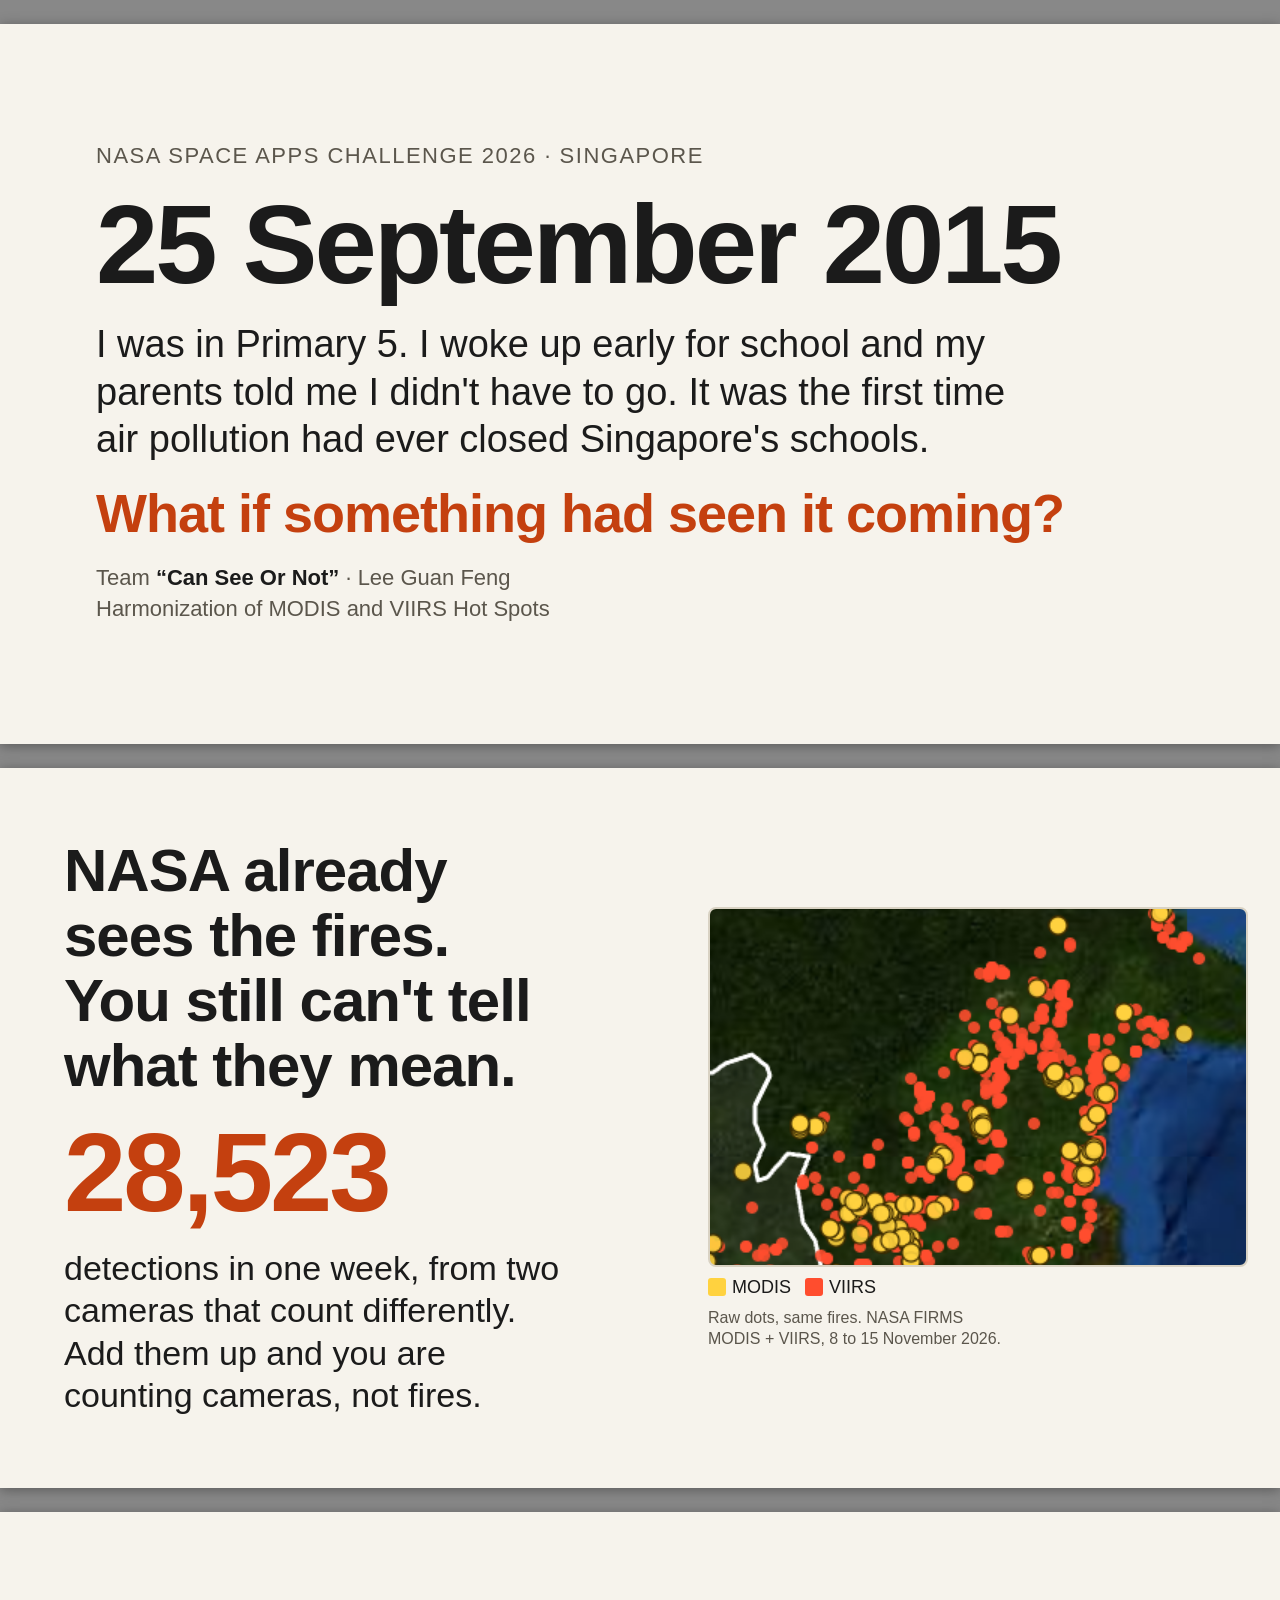
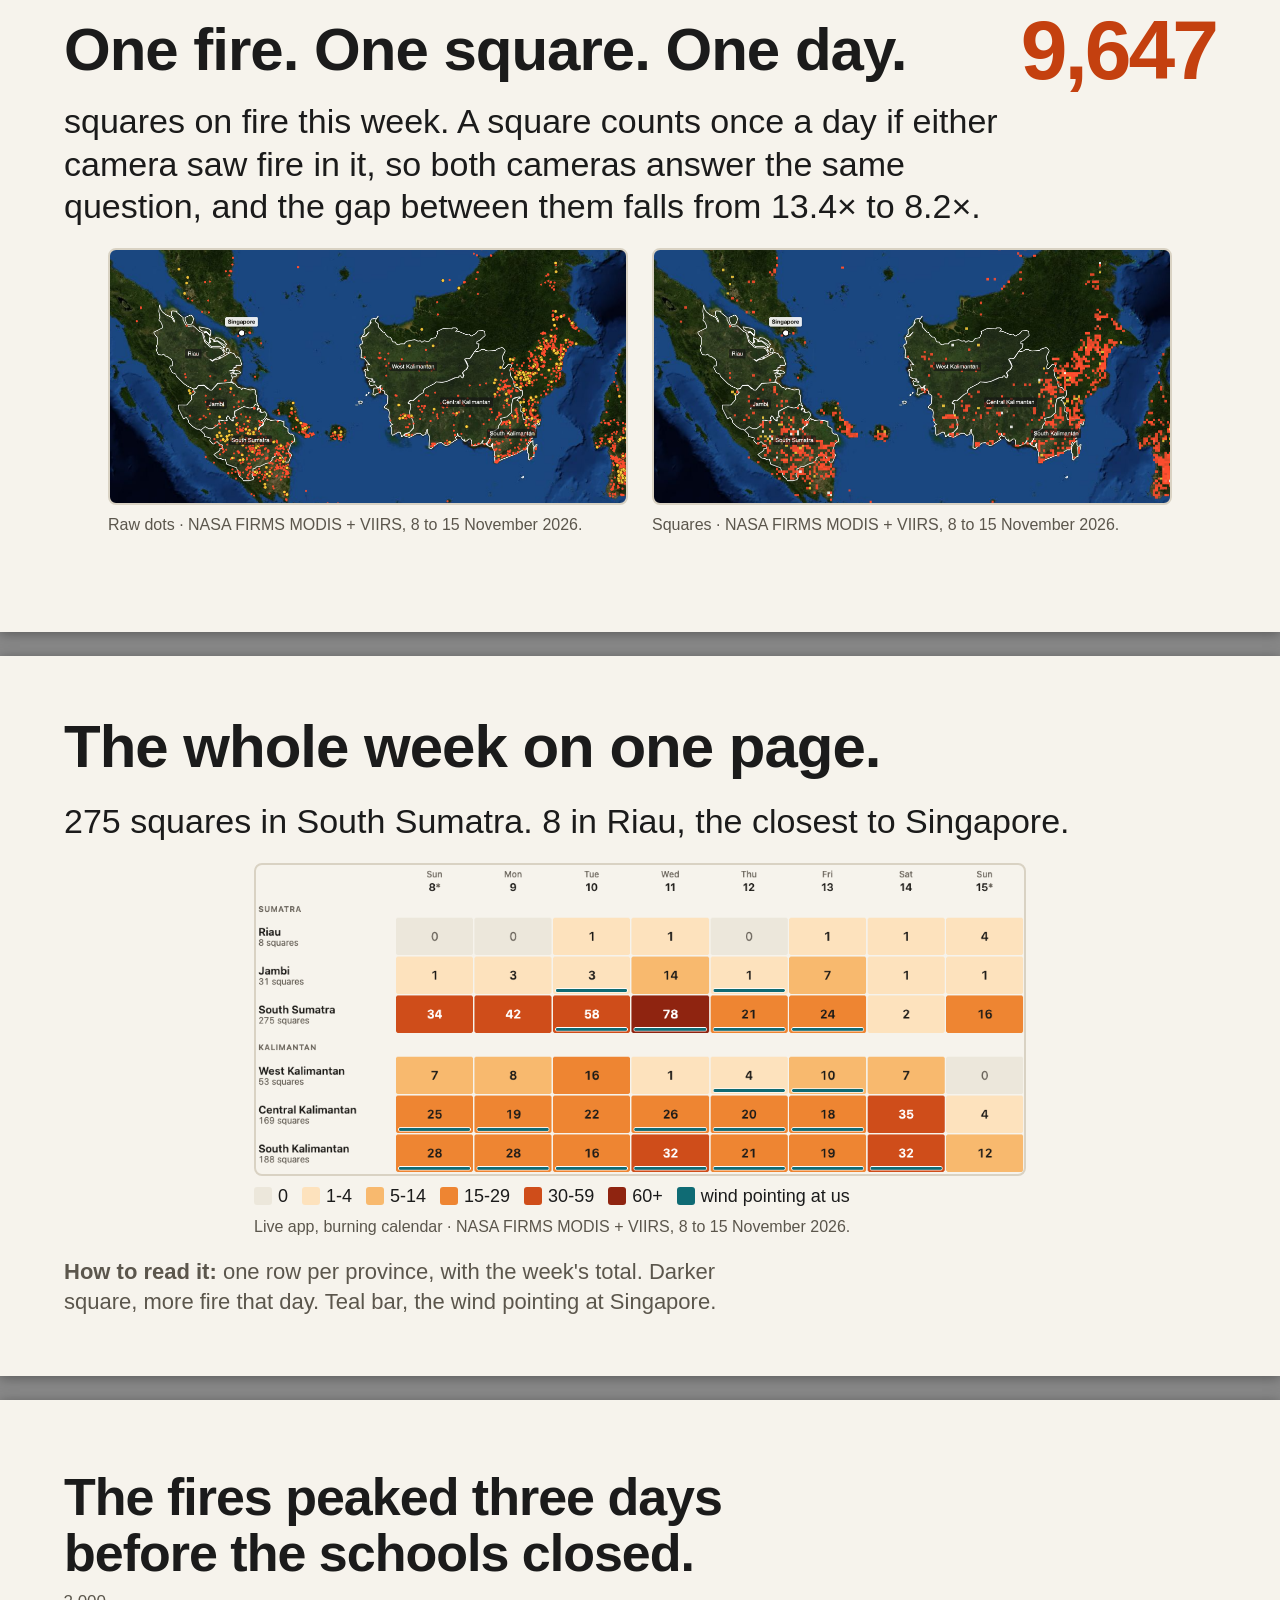
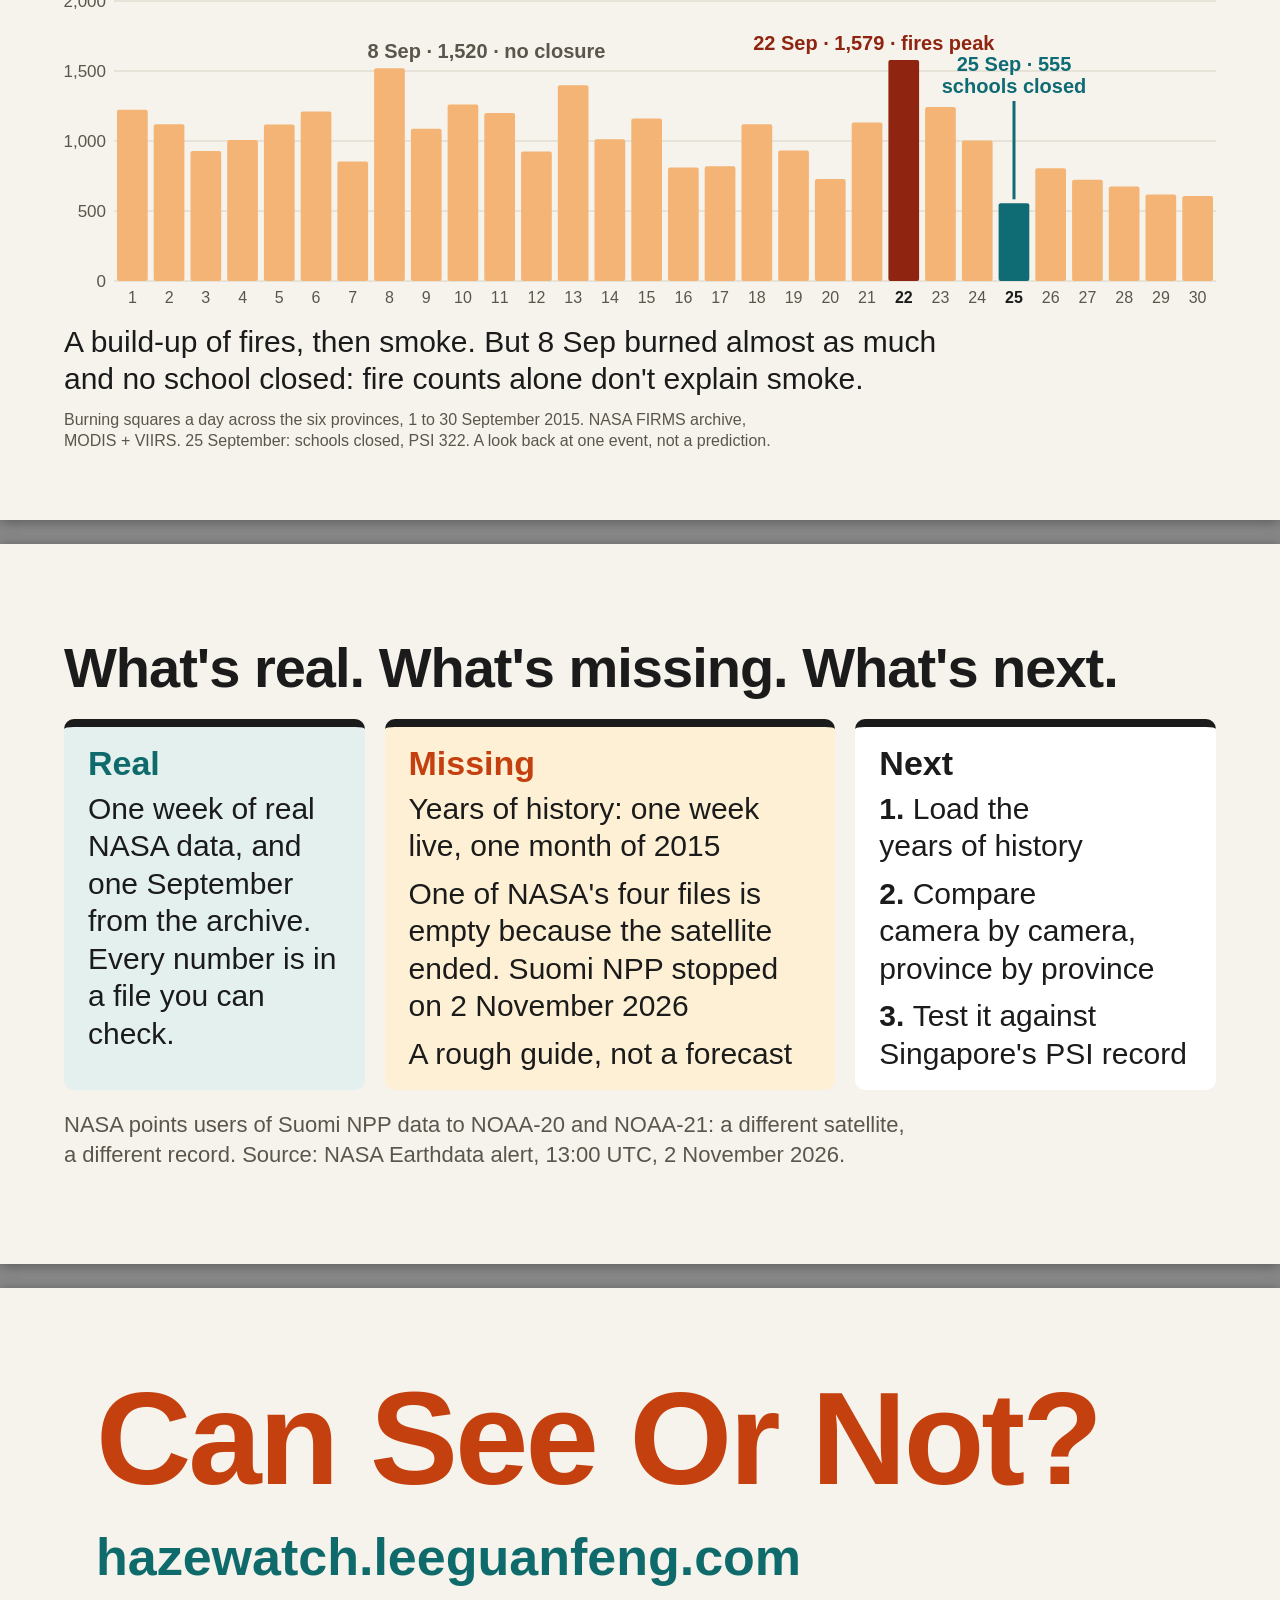
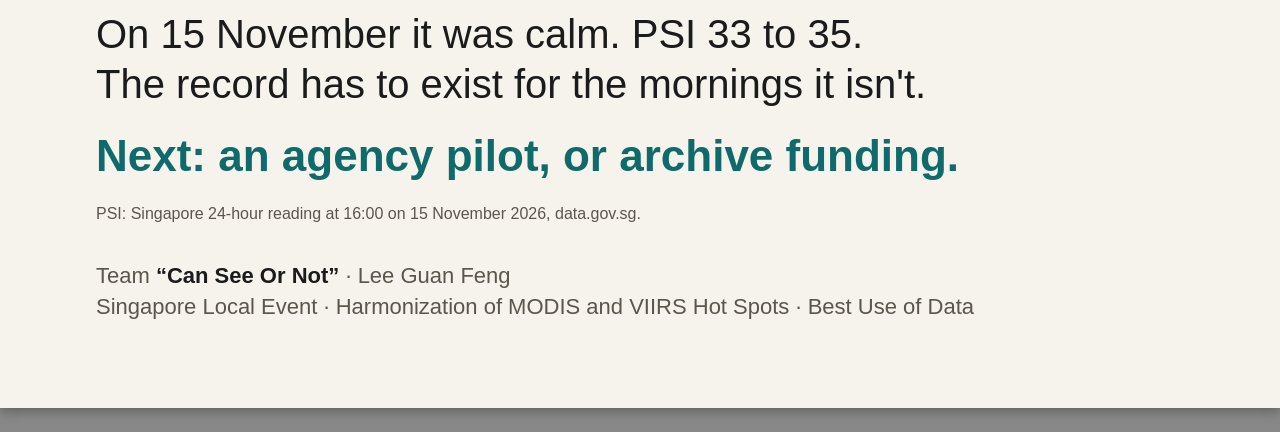
